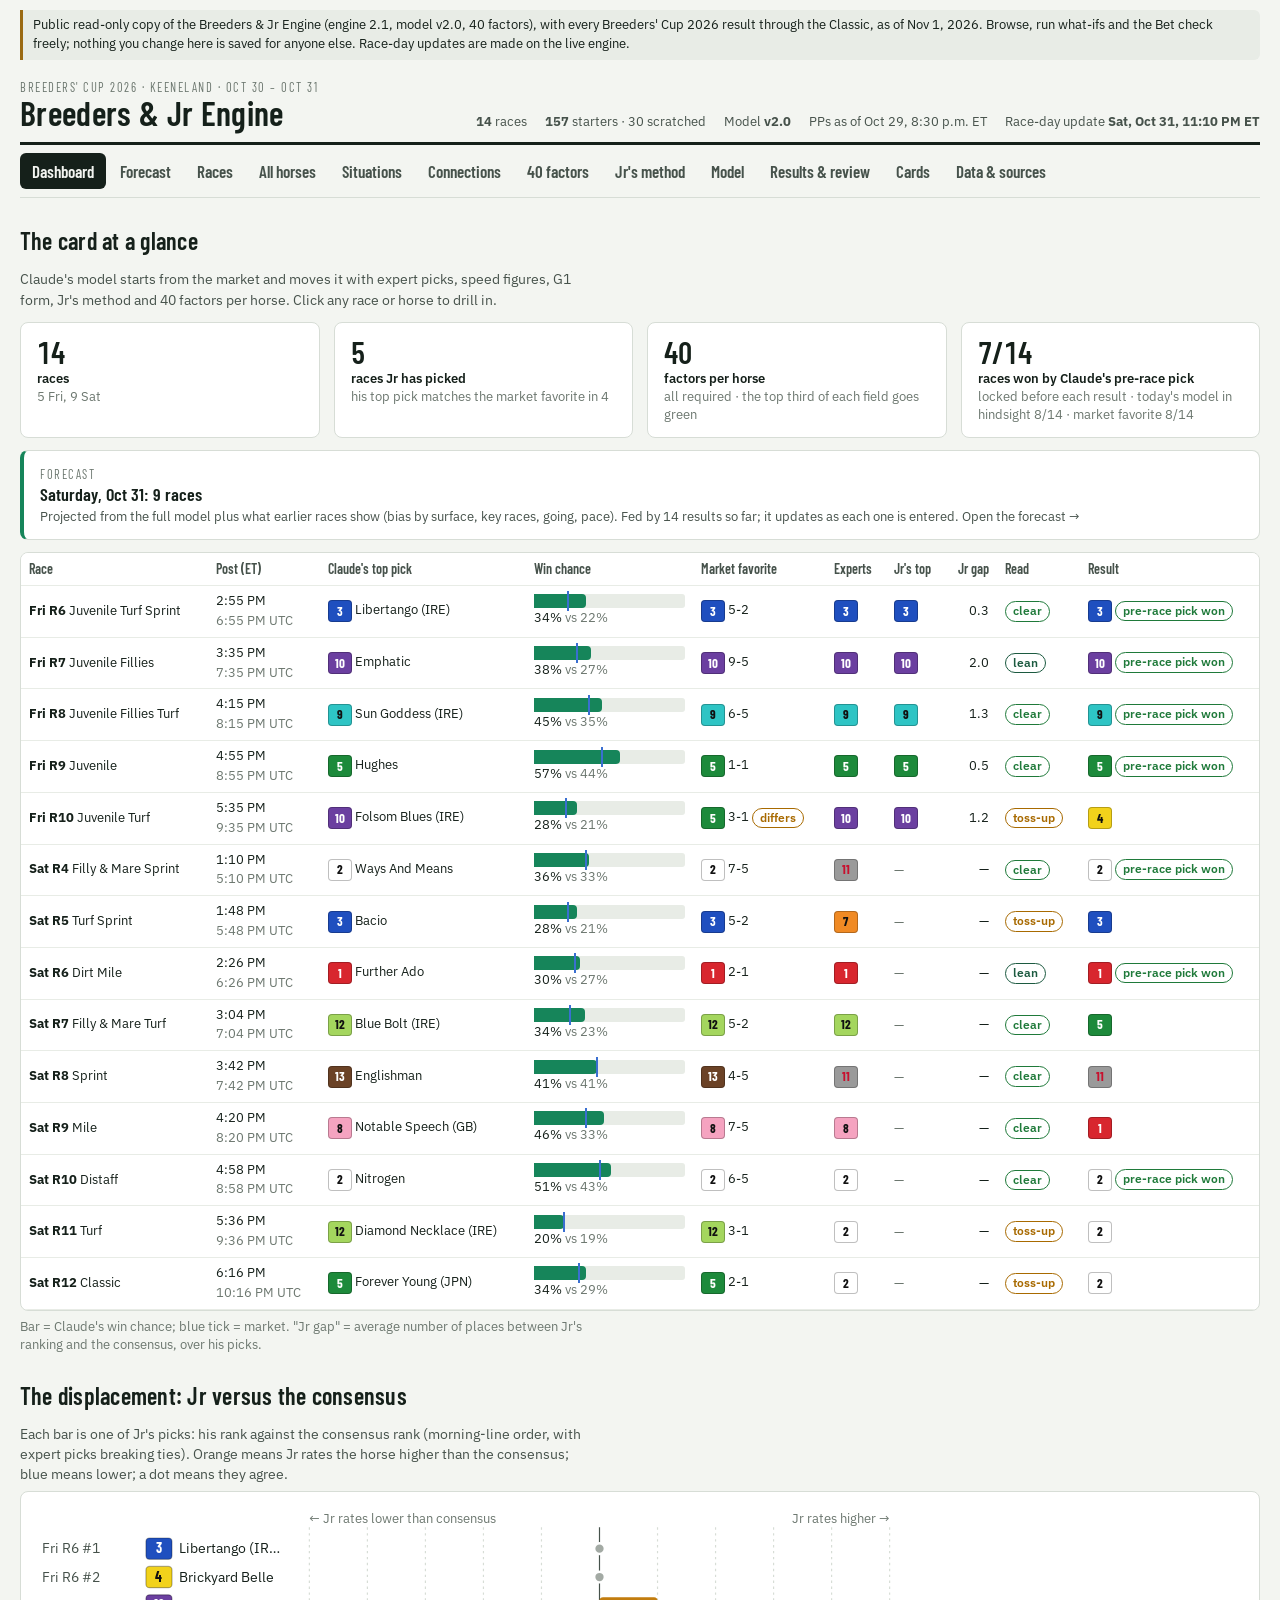
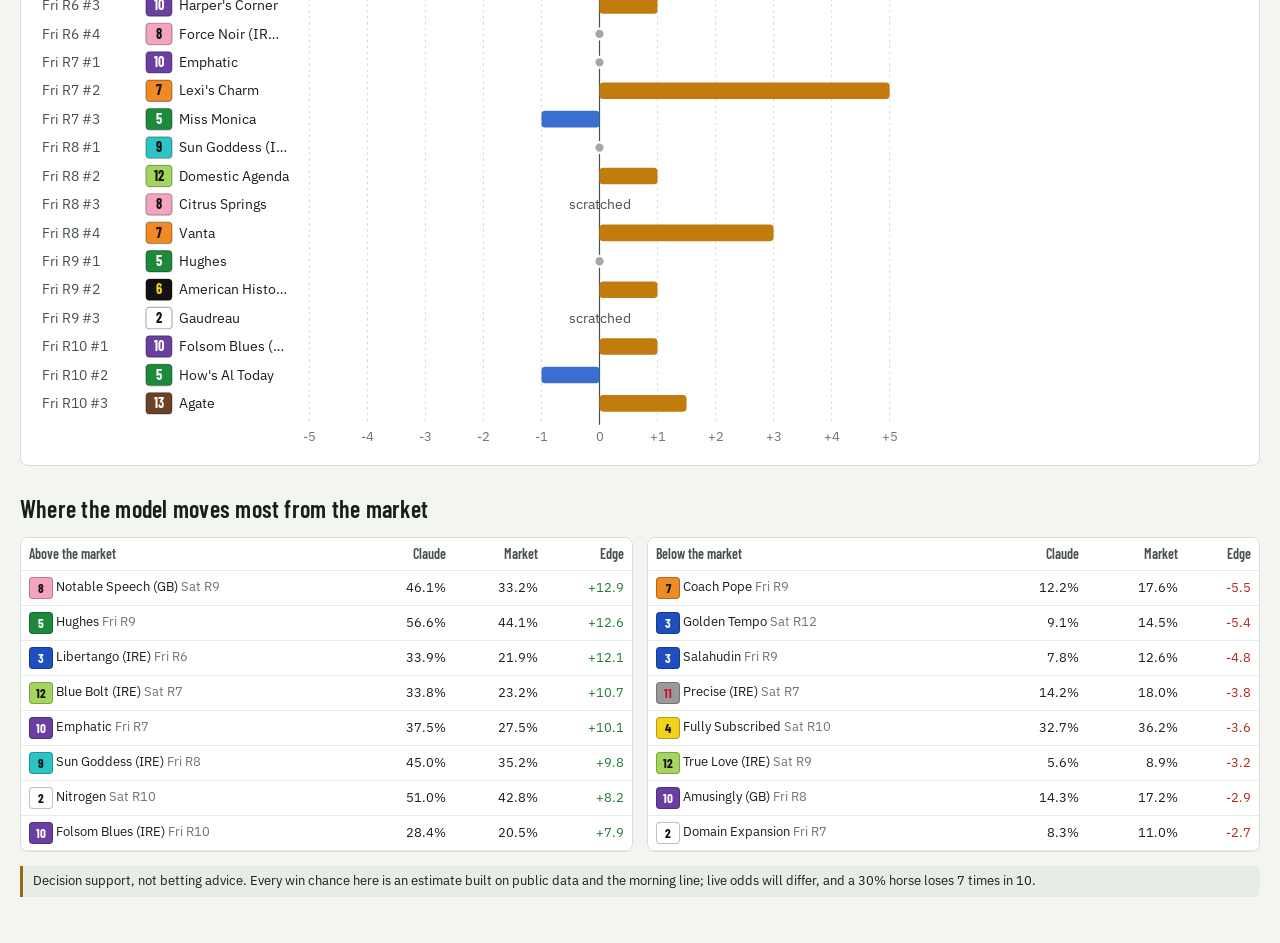
==== index.html @ 4b3abc13 "Add Breeders & Jr Engine site (engine 2.1, read-only public copy)" ====
<!doctype html><html><head><meta charset=utf8><meta name="robots" content="noindex, nofollow"><meta name="description" content="Breeders & Jr Engine: Breeders' Cup 2026 handicapping with Claude's model, Jr's method, 40 factors, results and review."><link rel="icon" href="data:image/svg+xml,%3Csvg xmlns=%22http://www.w3.org/2000/svg%22 viewBox=%220 0 32 32%22%3E%3Crect width=%2232%22 height=%2232%22 rx=%226%22 fill=%22%231c5a40%22/%3E%3Ctext x=%2216%22 y=%2222%22 font-size=%2216%22 text-anchor=%22middle%22 fill=%22white%22 font-family=%22Arial%22 font-weight=%22700%22%3EBJ%3C/text%3E%3C/svg%3E"><meta name=viewport content="width=device-width,initial-scale=1,viewport-fit=cover"><style>:root{color-scheme:light;box-sizing:border-box;padding-top:env(safe-area-inset-top,0px);padding-bottom:env(safe-area-inset-bottom,0px)}html{scroll-padding-top:env(safe-area-inset-top,0px)}body{margin:0;padding:0;font:14px -apple-system,BlinkMacSystemFont,sans-serif;background:#fff;color:#000}img{max-width:100%}[hidden]:not([hidden=until-found i]){display:none!important}</style></head><body>
<title>Breeders &amp; Jr Engine</title>
<meta name="claude:viewport-fit-sides" content="cover">
<link rel="preconnect" href="https://fonts.googleapis.com">
<link rel="stylesheet" href="https://fonts.googleapis.com/css2?family=Barlow+Condensed:wght@500;600;700&family=IBM+Plex+Sans:wght@400;500;600&family=IBM+Plex+Mono:wght@400;500&display=swap">
<style>
/* Layout: a race-program workbook — tote-style header, tab strip, then dense tables and charts on paper. */
:root{
  --bg:#f3f5f1; --paper:#ffffff; --ink:#15201a; --ink2:#46524b; --muted:#6c776f; --line:#d7ddd6; --line2:#e8ece6;
  --accent:#1c5a40; --accent-ink:#ffffff; --brass:#9a6a12;
  --s-claude:#16855a; --s-jr:#c27c0e; --s-mkt:#3a6fd1; --neutral:#a3aaa4;
  --hl-green:rgba(96,200,60,.34); --hl-yellow:rgba(255,226,40,.55);
  --good:#1f7a3a; --warn:#a86a00; --bad:#b3261e;
  --chip-ring:rgba(0,0,0,.25);
  --f-display:"Barlow Condensed","Arial Narrow",Arial,sans-serif; --f-body:"IBM Plex Sans",system-ui,-apple-system,"Segoe UI",sans-serif; --f-mono:"IBM Plex Mono",ui-monospace,Menlo,Consolas,monospace;
}
@media (prefers-color-scheme: dark){:root:not([data-theme="light"]){
  --bg:#0f1512; --paper:#161e1a; --ink:#e7ece8; --ink2:#bac4bd; --muted:#8e9a92; --line:#2b3730; --line2:#212b26;
  --accent:#3fae7c; --accent-ink:#06130c; --brass:#d7a248;
  --s-claude:#2a9d6c; --s-jr:#b5770f; --s-mkt:#5b8ef0; --neutral:#6b756e;
  --hl-green:rgba(96,200,60,.28); --hl-yellow:rgba(255,214,40,.32);
  --good:#58c27c; --warn:#e0a44a; --bad:#ff7a6e; --chip-ring:rgba(255,255,255,.35); color-scheme:dark}}
:root[data-theme="dark"]{
  --bg:#0f1512; --paper:#161e1a; --ink:#e7ece8; --ink2:#bac4bd; --muted:#8e9a92; --line:#2b3730; --line2:#212b26;
  --accent:#3fae7c; --accent-ink:#06130c; --brass:#d7a248;
  --s-claude:#2a9d6c; --s-jr:#b5770f; --s-mkt:#5b8ef0; --neutral:#6b756e;
  --hl-green:rgba(96,200,60,.28); --hl-yellow:rgba(255,214,40,.32);
  --good:#58c27c; --warn:#e0a44a; --bad:#ff7a6e; --chip-ring:rgba(255,255,255,.35); color-scheme:dark}
*{box-sizing:border-box}
html,body{background:var(--bg);color:var(--ink)}
body{font:14px/1.45 var(--f-body);padding-left:max(16px,env(safe-area-inset-left,0px));padding-right:max(16px,env(safe-area-inset-right,0px));padding-block:0 40px}
body::before{content:"";position:fixed;inset:0 0 auto;height:env(safe-area-inset-top,0px);z-index:10;background:var(--bg)}
a{color:var(--accent)}
.wrap{max-width:1240px;margin:0 auto}
h1,h2,h3{font-family:var(--f-display);font-weight:600;letter-spacing:.01em;text-wrap:balance;margin:0}
h1{font-size:34px;line-height:1}
h2{font-size:24px;margin:26px 0 10px}
h3{font-size:18px;margin:18px 0 8px}
p{margin:6px 0;max-width:72ch}
.muted{color:var(--muted)} .ink2{color:var(--ink2)} .small{font-size:12.5px} .mono{font-family:var(--f-mono);font-size:12.5px}
.num{font-variant-numeric:tabular-nums}
.eyebrow{font-family:var(--f-display);text-transform:uppercase;letter-spacing:.12em;font-size:12.5px;color:var(--muted)}
header.top{display:flex;flex-wrap:wrap;gap:12px 24px;align-items:flex-end;justify-content:space-between;padding:18px 0 12px;border-bottom:3px solid var(--ink)}
header.top .meta{display:flex;flex-wrap:wrap;gap:8px 18px;font-size:12.5px;color:var(--ink2)}
nav.tabs{position:sticky;top:env(safe-area-inset-top,0px);z-index:5;background:var(--bg);display:flex;gap:2px;overflow-x:auto;padding:8px 0;border-bottom:1px solid var(--line);scrollbar-width:thin}
nav.tabs a{font-family:var(--f-display);font-size:17px;font-weight:600;text-decoration:none;color:var(--ink2);padding:6px 12px;border-radius:6px;white-space:nowrap}
nav.tabs a:hover{background:var(--line2)}
nav.tabs a.on{background:var(--ink);color:var(--bg)}
nav.tabs a:focus-visible,button:focus-visible,select:focus-visible,input:focus-visible,[tabindex]:focus-visible{outline:2px solid var(--s-mkt);outline-offset:2px}
.panel{background:var(--paper);border:1px solid var(--line);border-radius:8px;padding:14px 16px;min-width:0}
.grid{display:grid;gap:14px}
.g2{grid-template-columns:repeat(auto-fit,minmax(320px,1fr))}
.g4{grid-template-columns:repeat(auto-fit,minmax(170px,1fr))}
.kpi{display:flex;flex-direction:column;gap:2px}
.kpi b{font-family:var(--f-display);font-size:30px;font-weight:600;line-height:1}
.kpi span{font-size:12.5px;color:var(--muted)}
.tw{overflow-x:auto;min-width:0;border:1px solid var(--line);border-radius:8px;background:var(--paper)}
table{border-collapse:collapse;width:100%;font-size:13px}
th,td{padding:6px 8px;border-bottom:1px solid var(--line2);text-align:left;vertical-align:middle;white-space:nowrap}
th{font-family:var(--f-display);font-size:14px;font-weight:600;color:var(--ink2);background:var(--paper);position:sticky;top:0;z-index:1}
th.sort{cursor:pointer} th.sort:hover{color:var(--ink)}
td.r,th.r{text-align:right} td.c,th.c{text-align:center}
tr.click{cursor:pointer} tr.click:hover td{background:var(--line2)}
tr[data-go]:focus-visible{outline:2px solid var(--s-mkt);outline-offset:-2px}
p,li,.note{overflow-wrap:break-word}
tr.dim td{opacity:.55}
.chip{display:inline-flex;align-items:center;justify-content:center;min-width:24px;height:22px;padding:0 5px;border-radius:4px;font:700 13px/1 var(--f-display);box-shadow:inset 0 0 0 1px var(--chip-ring);vertical-align:middle}
.hname{font-weight:500}
.tag{display:inline-block;font-size:11.5px;font-weight:600;padding:1px 7px;border-radius:999px;border:1px solid var(--line);color:var(--ink2);white-space:nowrap}
.tag.good{color:var(--good);border-color:currentColor} .tag.warn{color:var(--warn);border-color:currentColor} .tag.bad{color:var(--bad);border-color:currentColor} .tag.acc{color:var(--accent);border-color:currentColor}
.hl{background:var(--hl-green);border-radius:3px}
.hly{background:var(--hl-yellow);border-radius:3px}
.bar{position:relative;height:14px;background:var(--line2);border-radius:3px;min-width:90px}
.bar i{position:absolute;left:0;top:0;bottom:0;background:var(--s-claude);border-radius:0 4px 4px 0}
.bar u{position:absolute;top:-3px;bottom:-3px;width:2px;background:var(--s-mkt)}
.legend{display:flex;flex-wrap:wrap;gap:6px 16px;font-size:12.5px;color:var(--ink2);margin:4px 0 8px}
.legend span{display:inline-flex;align-items:center;gap:6px}
.sw{display:inline-block;width:14px;height:10px;border-radius:2px}
.sw.tick{width:3px;height:14px}
.subtabs{display:flex;flex-wrap:wrap;gap:6px;margin:10px 0}
.subtabs button,.btn{font:600 13px var(--f-body);border:1px solid var(--line);background:var(--paper);color:var(--ink);padding:6px 11px;border-radius:6px;cursor:pointer}
.subtabs button.on{background:var(--ink);color:var(--bg);border-color:var(--ink)}
.btn.primary{background:var(--accent);color:var(--accent-ink);border-color:var(--accent)}
.btn:disabled{opacity:.5;cursor:not-allowed}
.filters{display:flex;flex-wrap:wrap;gap:8px;align-items:center;margin:8px 0}
select,input[type=text],input[type=search]{font:13px var(--f-body);padding:6px 8px;border:1px solid var(--line);border-radius:6px;background:var(--paper);color:var(--ink);max-width:100%}
.racehead{display:flex;flex-wrap:wrap;gap:10px 18px;align-items:baseline;margin-top:14px}
.racehead .rn{font-family:var(--f-display);font-size:44px;font-weight:700;line-height:.9}
.note{border-left:3px solid var(--brass);padding:6px 10px;background:var(--line2);border-radius:0 6px 6px 0;font-size:13px;max-width:none}
.empty{padding:40px 16px;text-align:center;color:var(--ink2)}
svg text{font-family:var(--f-body)}
.ax{stroke:var(--line);stroke-width:1} .axt{fill:var(--muted);font-size:11px} .lbl{fill:var(--ink);font-size:12px} .lbl2{fill:var(--ink2);font-size:11.5px}
#tip{position:fixed;z-index:50;pointer-events:none;background:var(--ink);color:var(--bg);font-size:12.5px;line-height:1.35;padding:7px 9px;border-radius:6px;max-width:280px;box-shadow:0 4px 18px rgba(0,0,0,.25);display:none;white-space:normal}
.matrix td{font-variant-numeric:tabular-nums;text-align:center;padding:5px 6px}
.matrix td.f{text-align:left;white-space:nowrap}
.matrix tr.grp td{background:var(--line2);font-family:var(--f-display);font-weight:600;color:var(--ink2);text-align:left;font-size:13px;letter-spacing:.04em;text-transform:uppercase}
.flink{color:var(--ink);text-decoration:underline dotted;text-underline-offset:3px;cursor:pointer}
.status-verified{color:var(--good)} .status-likely{color:var(--warn)} .status-unknown{color:var(--bad)}
.jrgrid td{font-family:var(--f-mono);font-size:12.5px;text-align:center;padding:5px 5px}
.jrgrid td.rl{font-family:var(--f-body);text-align:left;font-size:12.5px}
.jrgrid .red{color:#c0272d} :root[data-theme="dark"] .jrgrid .red{color:#ff8d86}
@media (prefers-color-scheme: dark){:root:not([data-theme="light"]) .jrgrid .red{color:#ff8d86}}
.cols2{display:grid;grid-template-columns:minmax(0,1.4fr) minmax(0,1fr);gap:14px;align-items:start}
.g2w{grid-template-columns:repeat(auto-fit,minmax(min(460px,100%),1fr))}
@media (max-width:860px){.cols2{grid-template-columns:minmax(0,1fr)}}
.pp td{font-family:var(--f-mono);font-size:12px}
.mathbox{font-family:var(--f-mono);font-size:12.5px;background:var(--line2);padding:10px 12px;border-radius:6px;overflow-x:auto;white-space:pre}
.toast{position:fixed;left:50%;transform:translateX(-50%);bottom:calc(16px + env(safe-area-inset-bottom,0px));background:var(--ink);color:var(--bg);padding:8px 14px;border-radius:6px;font-size:13px;z-index:60;display:none}
input[type=range]{width:140px}
textarea{font:13px var(--f-body);padding:8px;border:1px solid var(--line);border-radius:6px;background:var(--paper);color:var(--ink);max-width:100%;resize:vertical}
.note.scn{display:flex;flex-wrap:wrap;gap:6px 10px;align-items:center;border-left-color:var(--warn)}
@media (prefers-reduced-motion:reduce){*{transition:none!important}}
</style>

<div class="wrap">
<div class="note" style="margin:10px 0 0">Public read-only copy of the Breeders &amp; Jr Engine (engine 2.1, model v2.0, 40 factors), with every Breeders' Cup 2026 result through the Classic, as of Nov 1, 2026. Browse, run what-ifs and the Bet check freely; nothing you change here is saved for anyone else. Race-day updates are made on the live engine.</div>
<header class="top">
  <div>
    <div class="eyebrow" id="eyebrow">Breeders' Cup 2026 · Keeneland · Oct 30–31</div>
    <h1>Breeders &amp; Jr Engine</h1>
  </div>
  <div class="meta" id="hdrmeta"><span>Loading card…</span></div>
</header>
<nav class="tabs" id="tabs" aria-label="Sections">
  <a href="#dashboard" data-v="dashboard">Dashboard</a>
  <a href="#forecast" data-v="forecast">Forecast</a>
  <a href="#races" data-v="races">Races</a>
  <a href="#horses" data-v="horses">All horses</a>
  <a href="#situations" data-v="situations">Situations</a>
  <a href="#connections" data-v="connections">Connections</a>
  <a href="#factors" data-v="factors">40 factors</a>
  <a href="#jr" data-v="jr">Jr's method</a>
  <a href="#model" data-v="model">Model</a>
  <a href="#results" data-v="results">Results &amp; review</a>
  <a href="#cards" data-v="cards">Cards</a>
  <a href="#data" data-v="data">Data &amp; sources</a>
</nav>
<main id="app">
  <div class="empty" id="boot">
    <h2>Opening the race card</h2>
    <p style="margin:8px auto">This page reads its races, entries, Jr's sheets and the model from the artifact's shared database. If nothing appears in a few seconds, sign in to claude.ai and reload.</p>
  </div>
</main>
</div>
<div id="tip" role="tooltip"></div>
<div class="toast" id="toast" role="status"></div>
<script>window.__DBDUMP__={"races":{"bc26-sat-r5":{"cardRace":5,"date":"2026-10-31","day":"Sat","distance":"5 1/2f","grade":"G1","horses":[{"ae":false,"experts":[],"g1":[[3,0.75]],"grw":"G2","jockey":"Kendrick Carmouche","ml":"30-1","name":"John The Beer Man","note":null,"pgm":"1","races":[{"d":"05Sep26","dist":"6f","dq":false,"fav":true,"fig":98,"fin":7,"fl":6,"fo":0,"fs":11,"ft":"E","gr":"2","mg":4,"odds":1.42,"pace":143,"sc":"fmp","trk":"KD"},{"d":"09Aug26","dist":"5K","dq":false,"fav":false,"fig":105,"fin":1,"fl":5.5,"fo":0,"fs":8,"ft":"E","gr":"2","mg":0.05,"odds":3.46,"pace":116,"sc":"fmp","trk":"Sar"},{"d":"06Jun26","dist":"5K","dq":false,"fav":false,"fig":103,"fin":3,"fl":5.5,"fo":0,"fs":10,"ft":"E","gr":"1","mg":0.75,"odds":5.97,"pace":102,"sc":"fmp","trk":"Sar"},{"d":"25Apr26","dist":"6f","dq":false,"fav":false,"fig":98,"fin":1,"fl":6,"fo":0,"fs":10,"ft":"E","gr":"Aoc","mg":2.25,"odds":2.41,"pace":114,"sc":"ylo","trk":"Aqu"},{"d":"22Mar26","dist":"5K","dq":false,"fav":false,"fig":98,"fin":1,"fl":5.5,"fo":0,"fs":7,"ft":"E","gr":"Alw","mg":1.5,"odds":3.2,"pace":112,"sc":"fmp","trk":"FG"},{"d":"19May24","dist":"1B","dq":false,"fav":true,"fig":89,"fin":1,"fl":8.5,"fo":0,"fs":12,"ft":"E","gr":"Msw","mg":0.75,"odds":1.75,"pace":101,"sc":"fmp","trk":"Baq"}],"rec":{"2026":[5,3],"BCTurf":[1,0],"BCTurfFull":[1,0,1,0],"Dirt":[0,0],"Distance":[3,2],"Life":[8,4],"Synthetic":[0,0],"Turf":[8,4],"WetDirt":[0,0],"WetTurf":[1,1]},"status":"starter","trainer":"Rob Atras","works":[[9,15],[24,46],[12,57],[37,37]],"wt":126},{"ae":false,"experts":[],"g1":[[1,2.5],[15,7.75]],"grw":"G1G2G3","jockey":"Luis Saez","ml":"15-1","name":"Shisospicy","note":null,"pgm":"2","races":[{"d":"01May26","dist":"5K","dq":false,"fav":true,"fig":82,"fin":7,"fl":5.5,"fo":0,"fs":7,"ft":"E","gr":"2","mg":11,"odds":0.71,"pace":85,"sc":"fmp","trk":"CD"},{"d":"01Nov25","dist":"5f","dq":false,"fav":false,"fig":120,"fin":1,"fl":5,"fo":0,"fs":12,"ft":"E","gr":"1","mg":2.5,"odds":5.3,"pace":116,"sc":"fmp","trk":"Dmr"},{"d":"06Sep25","dist":"6K","dq":false,"fav":false,"fig":99,"fin":1,"fl":6.5,"fo":0,"fs":12,"ft":"E","gr":"2","mg":3,"odds":3.21,"pace":131,"sc":"gdp","trk":"KD"},{"d":"20Jun25","dist":"6f","dq":false,"fav":false,"fig":87,"fin":15,"fl":6,"fo":1,"fs":21,"ft":"T","gr":"1","mg":7.75,"odds":10,"pace":null,"sc":"gfp","trk":"eAsc"},{"d":"10May25","dist":"5K","dq":false,"fav":true,"fig":103,"fin":1,"fl":5.5,"fo":0,"fs":13,"ft":"E","gr":"3","mg":4.25,"odds":1.4,"pace":99,"sc":"fmp","trk":"CD"},{"d":"11Apr25","dist":"5K","dq":false,"fav":true,"fig":97,"fin":1,"fl":5.5,"fo":0,"fs":12,"ft":"E","gr":"S","mg":0.5,"odds":2.15,"pace":127,"sc":"gdp","trk":"Kee"}],"rec":{"2026":[1,0],"BCTurf":[1,1],"BCTurfFull":[1,1,0,0],"Dirt":[3,1],"Distance":[3,2],"Life":[10,6],"Synthetic":[0,0],"Turf":[7,5],"WetDirt":[0,0],"WetTurf":[2,2]},"status":"starter","trainer":"Jose Francisco D'Angelo","works":[[8,10],[1,5],[3,3],[1,133]],"wt":123},{"ae":false,"experts":[{"n":"Al Bernstein","o":"NBC","src":"doc","t":"win"},{"basis":"first in 'PICKS: 3-10-5'","n":"Ed DeRosa","o":"The Courier Journal","src":"extra","t":"win","url":"https://www.courier-journal.com/story/sports/horses/horse-racing/2026/10/29/breeders-cup-picks-saturday-races-classic-ed-derosa/92173994007/"},{"basis":"'I'll double her up with BACIO'","n":"David Ord","o":"Sporting Life Weekend Panel","src":"extra","t":"win","url":"https://www.sportinglife.com/racing/news/weekend-racing-tips-including-breeders-cup-and-charlie-hall-chase-at-wetherby/235086"},{"basis":"selection in capitals; 'should simply have too much pace'","n":"John Ingles","o":"Sporting Life Weekend Panel","src":"extra","t":"win","url":"https://www.sportinglife.com/racing/news/weekend-racing-tips-including-breeders-cup-and-charlie-hall-chase-at-wetherby/235086"}],"g1":[[1,1.25]],"grw":"G1","jockey":"Juan J. Hernandez","ml":"5-2","name":"Bacio","note":null,"pgm":"3","races":[{"d":"21Aug26","dist":"5f","dq":false,"fav":true,"fig":124,"fin":1,"fl":5,"fo":1,"fs":18,"ft":"T","gr":"1","mg":1.25,"odds":3,"pace":null,"sc":"gsp","trk":"eYor"},{"d":"19Jun26","dist":"5f","dq":false,"fav":true,"fig":120,"fin":1,"fl":5,"fo":1,"fs":27,"ft":"T","gr":"Hcp","mg":3.75,"odds":3,"pace":null,"sc":"gfp","trk":"eAsc"},{"d":"28Apr26","dist":"5f","dq":false,"fav":true,"fig":99,"fin":1,"fl":5,"fo":0,"fs":7,"ft":"E","gr":"Aoc","mg":2,"odds":0.3,"pace":104,"sc":"fmp","trk":"CD"},{"d":"02Nov25","dist":"5f","dq":false,"fav":true,"fig":98,"fin":1,"fl":5,"fo":0,"fs":7,"ft":"E","gr":"Aoc","mg":5.25,"odds":0.9,"pace":112,"sc":"fmp","trk":"Dmr"},{"d":"04Oct25","dist":"5f","dq":false,"fav":true,"fig":87,"fin":2,"fl":5,"fo":0,"fs":12,"ft":"E","gr":"S","mg":0.5,"odds":2.4,"pace":86,"sc":"fmp","trk":"SA"},{"d":"08Aug25","dist":"5f","dq":false,"fav":true,"fig":78,"fin":1,"fl":5,"fo":0,"fs":7,"ft":"E","gr":"Msw","mg":1.75,"odds":0.6,"pace":80,"sc":"ft","trk":"Mth"}],"rec":{"2026":[3,3],"BCTurf":[0,0],"BCTurfFull":[0,0,0,0],"Dirt":[1,1],"Distance":[0,0],"Life":[6,5],"Synthetic":[0,0],"Turf":[5,4],"WetDirt":[0,0],"WetTurf":[1,1]},"status":"starter","trainer":"Wesley A. Ward","works":[[1,3],[1,2],[1,2],[2,2]],"wt":124},{"ae":false,"experts":[],"g1":[],"grw":"G2","jockey":"Manuel Franco","ml":"30-1","name":"Roja","note":null,"pgm":"4","races":[{"d":"01Aug26","dist":"5K","dq":false,"fav":true,"fig":94,"fin":1,"fl":5.5,"fo":0,"fs":6,"ft":"E","gr":"S","mg":0.5,"odds":0.4,"pace":106,"sc":"fmh","trk":"Cnl"},{"d":"04Jun26","dist":"5K","dq":false,"fav":false,"fig":107,"fin":1,"fl":5.5,"fo":0,"fs":9,"ft":"E","gr":"2","mg":1.25,"odds":5.72,"pace":112,"sc":"fmp","trk":"Sar"},{"d":"29Apr26","dist":"5f","dq":false,"fav":true,"fig":96,"fin":1,"fl":5,"fo":0,"fs":9,"ft":"E","gr":"Aoc","mg":1,"odds":0.9,"pace":101,"sc":"fmp","trk":"CD"},{"d":"12Jul25","dist":"5K","dq":false,"fav":true,"fig":95,"fin":1,"fl":5.5,"fo":0,"fs":7,"ft":"E","gr":"S","mg":3.5,"odds":0.7,"pace":101,"sc":"fmp","trk":"Mth"},{"d":"15Jun25","dist":"5K","dq":false,"fav":true,"fig":85,"fin":2,"fl":5.5,"fo":0,"fs":9,"ft":"E","gr":"S","mg":0.1,"odds":1.3,"pace":86,"sc":"fmp","trk":"Lrl"},{"d":"25May25","dist":"5K","dq":false,"fav":true,"fig":78,"fin":1,"fl":5.5,"fo":0,"fs":9,"ft":"E","gr":"Msw","mg":4.25,"odds":1.4,"pace":81,"sc":"fmp","trk":"Lrl"}],"rec":{"2026":[3,3],"BCTurf":[0,0],"BCTurfFull":[0,0,0,0],"Dirt":[2,0],"Distance":[5,4],"Life":[8,5],"Synthetic":[0,0],"Turf":[6,5],"WetDirt":[1,0],"WetTurf":[0,0]},"status":"starter","trainer":"H. Graham Motion","works":[[7,18],[7,36],[15,30],[10,10]],"wt":123},{"ae":false,"experts":[],"g1":[[2,3.5]],"grw":"G2G2","jockey":"Oisin Murphy","ml":"20-1","name":"Time To Dazzle","note":null,"pgm":"5","races":[{"d":"11Oct26","dist":"5K","dq":false,"fav":true,"fig":106,"fin":1,"fl":5.5,"fo":0,"fs":7,"ft":"E","gr":"2","mg":0.1,"odds":2.05,"pace":59,"sc":"ylp","trk":"Kee"},{"d":"29Aug26","dist":"6K","dq":false,"fav":false,"fig":97,"fin":2,"fl":6.5,"fo":0,"fs":10,"ft":"E","gr":"1","mg":3.5,"odds":11.62,"pace":96,"sc":"fmp","trk":"KD"},{"d":"25Jul26","dist":"6K","dq":false,"fav":false,"fig":99,"fin":2,"fl":6.5,"fo":0,"fs":9,"ft":"E","gr":"3","mg":1.5,"odds":3.75,"pace":79,"sc":"fto","trk":"WO"},{"d":"04Jun26","dist":"5K","dq":false,"fav":false,"fig":98,"fin":7,"fl":5.5,"fo":0,"fs":9,"ft":"E","gr":"2","mg":3.75,"odds":10.12,"pace":68,"sc":"fmp","trk":"Sar"},{"d":"01May26","dist":"5K","dq":false,"fav":false,"fig":102,"fin":5,"fl":5.5,"fo":0,"fs":7,"ft":"E","gr":"2","mg":3,"odds":10.83,"pace":57,"sc":"fmp","trk":"CD"},{"d":"12Apr26","dist":"5K","dq":false,"fav":false,"fig":106,"fin":4,"fl":5.5,"fo":0,"fs":11,"ft":"E","gr":"2","mg":3.25,"odds":4.63,"pace":80,"sc":"fmp","trk":"Kee"}],"rec":{"2026":[7,1],"BCTurf":[4,2],"BCTurfFull":[4,2,0,0],"Dirt":[2,1],"Distance":[7,2],"Life":[21,5],"Synthetic":[2,1],"Turf":[19,4],"WetDirt":[0,0],"WetTurf":[4,3]},"status":"starter","trainer":"Mark E. Casse","works":[[4,70],[7,68],[4,10],[9,18]],"wt":123},{"ae":false,"experts":[],"g1":[[2,1]],"grw":"G2","jockey":"Flavien Prat","ml":"8-1","name":"Yellow Card","note":null,"pgm":"6","races":[{"d":"02May26","dist":"5K","dq":false,"fav":false,"fig":113,"fin":1,"fl":5.5,"fo":0,"fs":10,"ft":"E","gr":"2","mg":0.25,"odds":2.9,"pace":118,"sc":"fmp","trk":"CD"},{"d":"04Apr26","dist":"5K","dq":false,"fav":false,"fig":104,"fin":2,"fl":5.5,"fo":0,"fs":12,"ft":"E","gr":"2","mg":1.25,"odds":4.26,"pace":63,"sc":"fmp","trk":"Kee"},{"d":"08Feb26","dist":"6f","dq":false,"fav":false,"fig":111,"fin":1,"fl":6,"fo":0,"fs":7,"ft":"E","gr":"","mg":1.5,"odds":3.2,"pace":97,"sc":"fmp","trk":"SA"},{"d":"29Dec25","dist":"6K","dq":false,"fav":false,"fig":107,"fin":6,"fl":6.5,"fo":0,"fs":10,"ft":"E","gr":"2","mg":5,"odds":7.1,"pace":115,"sc":"fmy","trk":"SA"},{"d":"30Nov25","dist":"5f","dq":false,"fav":true,"fig":116,"fin":5,"fl":5,"fo":0,"fs":10,"ft":"E","gr":"S","mg":1,"odds":1.9,"pace":109,"sc":"fmp","trk":"Dmr"},{"d":"27Sep25","dist":"6K","dq":false,"fav":false,"fig":114,"fin":2,"fl":6.5,"fo":0,"fs":8,"ft":"E","gr":"2","mg":0.5,"odds":6.4,"pace":119,"sc":"fmy","trk":"SA"}],"rec":{"2026":[3,2],"BCTurf":[1,0],"BCTurfFull":[1,0,1,0],"Dirt":[3,1],"Distance":[3,1],"Life":[14,5],"Synthetic":[2,1],"Turf":[11,4],"WetDirt":[0,0],"WetTurf":[1,0]},"status":"starter","trainer":"Michael W. McCarthy","works":[[11,19],[2,37],[11,39],[5,48]],"wt":126},{"ae":false,"experts":[{"n":"Zoe Cadman","o":"1/ST","src":"doc","t":"win"},{"basis":"first-named; 'can win the Turf Sprint'; looking to beat Bacio","n":"Kenny Peck","o":"Daily Racing Form (via VSiN)","src":"extra","t":"win","url":"https://vsin.com/horse-racing/breeders-cup-picks-for-saturday-october-31-from-david-aragona-and-kenny-peck-of-daily-racing-form/"},{"basis":"prose: Bacio 'a sitting duck for Comanche Brave'","n":"Paul Kealy","o":"Racing Post","src":"extra","t":"win","url":"https://www.racingpost.com/news/opinion/comment/i-am-giving-the-breeders-cup-a-try-this-year-just-not-the-dirt-stuff-and-backing-this-aidan-obrien-trained-filly-looks-like-free-money-a56kh9a4oPw7/"},{"basis":"'I'm also picking COMANCHE BRAVE to beat Bacio'","n":"Steve Andersen (DRF)","o":"Sporting Life","src":"extra","t":"win","url":"https://www.sportinglife.com/racing/news/breeders-cup-tips-best-bets-and-longshots-for-keeneland-2026-from-daily-racing-form-correspondent-steve-andersen/235101"},{"basis":"'all my eggs in one basket with COMANCHE BRAVE'","n":"Nic Doggett","o":"Sporting Life Weekend Panel","src":"extra","t":"win","url":"https://www.sportinglife.com/racing/news/weekend-racing-tips-including-breeders-cup-and-charlie-hall-chase-at-wetherby/235086"}],"g1":[[1,1.25],[1,1],[7,2.5],[5,6.25]],"grw":"G1G1G2","jockey":"Billy Loughnane","ml":"3-1","name":"Comanche Brave (IRE)","note":null,"pgm":"7","races":[{"d":"13Sep26","dist":"5f","dq":false,"fav":true,"fig":122,"fin":1,"fl":5,"fo":1,"fs":17,"ft":"T","gr":"1","mg":1.25,"odds":2.5,"pace":null,"sc":"ylp","trk":"eCur"},{"d":"11Jul26","dist":"6f","dq":false,"fav":false,"fig":122,"fin":1,"fl":6,"fo":1,"fs":11,"ft":"T","gr":"1","mg":1,"odds":11,"pace":null,"sc":"gfp","trk":"eNew"},{"d":"20Jun26","dist":"6f","dq":false,"fav":false,"fig":110,"fin":7,"fl":6,"fo":1,"fs":18,"ft":"T","gr":"1","mg":2.5,"odds":7.5,"pace":null,"sc":"gfp","trk":"eAsc"},{"d":"23May26","dist":"6f","dq":false,"fav":true,"fig":118,"fin":1,"fl":6,"fo":1,"fs":10,"ft":"T","gr":"2","mg":2,"odds":1.75,"pace":null,"sc":"gdp","trk":"eCur"},{"d":"26Apr26","dist":"6f","dq":false,"fav":false,"fig":null,"fin":5,"fl":6,"fo":1,"fs":8,"ft":null,"gr":"1","mg":6.25,"odds":366,"pace":null,"sc":"gfp","trk":"eST"},{"d":"14Feb26","dist":"6M","dq":false,"fav":false,"fig":null,"fin":3,"fl":6,"fo":1,"fs":13,"ft":null,"gr":"2","mg":1,"odds":null,"pace":null,"sc":"gfp","trk":"eKar"}],"rec":{"2026":[7,3],"BCTurf":[0,0],"BCTurfFull":[0,0,0,0],"Dirt":[1,0],"Distance":[0,0],"Life":[16,5],"Synthetic":[1,0],"Turf":[15,5],"WetDirt":[0,0],"WetTurf":[8,3]},"status":"starter","trainer":"Donnacha O'Brien","works":[],"wt":126},{"ae":false,"experts":[],"g1":[],"grw":"G2G3","jockey":"Jose L. Ortiz","ml":"12-1","name":"Possiblemente","note":null,"pgm":"8","races":[{"d":"05Sep26","dist":"6f","dq":false,"fav":false,"fig":106,"fin":1,"fl":6,"fo":0,"fs":11,"ft":"E","gr":"2","mg":1.25,"odds":4.79,"pace":149,"sc":"fmp","trk":"KD"},{"d":"05Jul26","dist":"5K","dq":false,"fav":false,"fig":94,"fin":2,"fl":5.5,"fo":0,"fs":8,"ft":"E","gr":"S","mg":2.75,"odds":7.28,"pace":83,"sc":"fmp","trk":"Sar"},{"d":"30May26","dist":"6f","dq":false,"fav":false,"fig":99,"fin":1,"fl":6,"fo":0,"fs":7,"ft":"E","gr":"3","mg":1,"odds":4.45,"pace":85,"sc":"fto","trk":"WO"},{"d":"02May26","dist":"5K","dq":false,"fav":false,"fig":110,"fin":5,"fl":5.5,"fo":0,"fs":10,"ft":"E","gr":"2","mg":1.25,"odds":21.02,"pace":80,"sc":"fmp","trk":"CD"},{"d":"12Mar26","dist":"6f","dq":false,"fav":false,"fig":106,"fin":1,"fl":6,"fo":0,"fs":5,"ft":"E","gr":"Aoc","mg":1.5,"odds":2.7,"pace":68,"sc":"fto","trk":"TP"},{"d":"18Feb26","dist":"6K","dq":false,"fav":false,"fig":107,"fin":1,"fl":6.5,"fo":0,"fs":8,"ft":"E","gr":"Aoc","mg":2.75,"odds":6.37,"pace":90,"sc":"fto","trk":"TP"}],"rec":{"2026":[7,4],"BCTurf":[0,0],"BCTurfFull":[0,0,0,0],"Dirt":[21,6],"Distance":[2,0],"Synthetic":[18,6],"Turf":[13,5],"WetDirt":[1,0],"WetTurf":[0,0]},"status":"starter","trainer":"Joe Sharp","works":[[1,1],[1,8],[3,3],[32,100]],"wt":126},{"ae":false,"experts":[],"g1":[[1,3.5],[2,2.25]],"grw":"G1G2","jockey":"Micah J. Husbands","ml":"20-1","name":"In Our Time","note":null,"pgm":"9","races":[{"d":"29Aug26","dist":"6K","dq":false,"fav":false,"fig":104,"fin":1,"fl":6.5,"fo":0,"fs":10,"ft":"E","gr":"1","mg":3.5,"odds":5.52,"pace":106,"sc":"fmp","trk":"KD"},{"d":"11Jul26","dist":"5K","dq":false,"fav":true,"fig":100,"fin":3,"fl":5.5,"fo":0,"fs":5,"ft":"E","gr":"2","mg":2.25,"odds":1.49,"pace":136,"sc":"fmp","trk":"Sar"},{"d":"04Jun26","dist":"5K","dq":false,"fav":false,"fig":99,"fin":5,"fl":5.5,"fo":0,"fs":9,"ft":"E","gr":"2","mg":3,"odds":2.62,"pace":99,"sc":"fmp","trk":"Sar"},{"d":"12Apr26","dist":"5K","dq":false,"fav":false,"fig":114,"fin":1,"fl":5.5,"fo":0,"fs":11,"ft":"E","gr":"2","mg":1.75,"odds":5.44,"pace":98,"sc":"fmp","trk":"Kee"},{"d":"24Jan26","dist":"1B","dq":false,"fav":true,"fig":103,"fin":9,"fl":8.5,"fo":0,"fs":12,"ft":"E","gr":"2","mg":6.5,"odds":3.3,"pace":119,"sc":"fmp","trk":"GP"},{"d":"30Nov25","dist":"1m","dq":false,"fav":false,"fig":104,"fin":2,"fl":8,"fo":0,"fs":9,"ft":"E","gr":"1","mg":2.25,"odds":29.3,"pace":92,"sc":"fmp","trk":"Dmr"}],"rec":{"2026":[5,2],"BCTurf":[2,1],"BCTurfFull":[2,1,1,0],"Dirt":[1,1],"Distance":[6,2],"Life":[20,6],"Synthetic":[0,0],"Turf":[19,5],"WetDirt":[0,0],"WetTurf":[1,1]},"status":"starter","trainer":"Saffie A. Joseph Jr.","works":[[6,34],[27,59],[25,48],[4,19]],"wt":123},{"ae":false,"experts":[],"g1":[[1,1]],"grw":"G3G3G1","jockey":"John R. Velazquez","ml":"8-1","name":"Cy Fair","note":null,"pgm":"10","races":[{"d":"05Sep26","dist":"6K","dq":false,"fav":true,"fig":93,"fin":6,"fl":6.5,"fo":0,"fs":12,"ft":"E","gr":"2","mg":2,"odds":0.53,"pace":75,"sc":"fmp","trk":"KD"},{"d":"18Jul26","dist":"5K","dq":false,"fav":true,"fig":108,"fin":1,"fl":5.5,"fo":0,"fs":5,"ft":"E","gr":"3","mg":2.5,"odds":0.53,"pace":70,"sc":"ylp","trk":"Sar"},{"d":"30Apr26","dist":"5K","dq":false,"fav":true,"fig":112,"fin":1,"fl":5.5,"fo":0,"fs":9,"ft":"E","gr":"3","mg":1,"odds":0.99,"pace":98,"sc":"fmp","trk":"CD"},{"d":"10Apr26","dist":"5K","dq":false,"fav":true,"fig":108,"fin":3,"fl":5.5,"fo":0,"fs":9,"ft":"E","gr":"3","mg":0.75,"odds":1.03,"pace":99,"sc":"fmp","trk":"Kee"},{"d":"31Oct25","dist":"5f","dq":false,"fav":false,"fig":118,"fin":1,"fl":5,"fo":0,"fs":12,"ft":"E","gr":"1","mg":1,"odds":5,"pace":124,"sc":"fmp","trk":"Dmr"},{"d":"05Oct25","dist":"5f","dq":false,"fav":true,"fig":95,"fin":1,"fl":5,"fo":0,"fs":6,"ft":"E","gr":"S","mg":3.25,"odds":1.05,"pace":51,"sc":"fmh","trk":"WO"}],"rec":{"2026":[4,2],"BCTurf":[1,0],"BCTurfFull":[1,0,0,1],"Dirt":[0,0],"Distance":[5,3],"Life":[8,5],"Synthetic":[0,0],"Turf":[8,5],"WetDirt":[0,0],"WetTurf":[1,1]},"status":"starter","trainer":"George Weaver","works":[[21,40],[43,45],[38,58],[36,51]],"wt":121},{"ae":false,"experts":[],"g1":[],"grw":"G2","jockey":"Fernando De La Cruz","ml":"10-1","name":"Joe Shiesty","note":null,"pgm":"11","races":[{"d":"03Oct26","dist":"5K","dq":false,"fav":false,"fig":113,"fin":1,"fl":5.5,"fo":0,"fs":9,"ft":"E","gr":"2","mg":0.5,"odds":2.85,"pace":110,"sc":"fmp","trk":"Kee"},{"d":"02Aug26","dist":"5K","dq":false,"fav":false,"fig":106,"fin":1,"fl":5.5,"fo":0,"fs":9,"ft":"E","gr":"S","mg":1,"odds":2.24,"pace":94,"sc":"gdp","trk":"Elp"},{"d":"06Jun26","dist":"5f","dq":false,"fav":true,"fig":104,"fin":2,"fl":5,"fo":0,"fs":7,"ft":"E","gr":"S","mg":0.75,"odds":1.49,"pace":106,"sc":"fmp","trk":"CD"},{"d":"02May26","dist":"5K","dq":false,"fav":false,"fig":113,"fin":2,"fl":5.5,"fo":0,"fs":10,"ft":"E","gr":"2","mg":0.25,"odds":5.8,"pace":125,"sc":"fmp","trk":"CD"},{"d":"04Apr26","dist":"5K","dq":false,"fav":false,"fig":103,"fin":5,"fl":5.5,"fo":0,"fs":12,"ft":"E","gr":"2","mg":1.5,"odds":6.31,"pace":104,"sc":"fmp","trk":"Kee"},{"d":"07Mar26","dist":"6f","dq":false,"fav":false,"fig":97,"fin":1,"fl":6,"fo":0,"fs":7,"ft":"E","gr":"S","mg":6.25,"odds":2.37,"pace":88,"sc":"fto","trk":"TP"}],"rec":{"2026":[6,3],"BCTurf":[4,2],"BCTurfFull":[4,2,0,1],"Dirt":[9,4],"Distance":[13,4],"Life":[23,9],"Synthetic":[7,4],"Turf":[14,5],"WetDirt":[0,0],"WetTurf":[1,1]},"status":"starter","trainer":"Eric N. Foster","works":[[6,13],[1,56],[2,10],[37,42]],"wt":126},{"ae":false,"experts":[{"basis":"prose: 'best price of my potential win candidates'","n":"David Aragona","o":"Daily Racing Form (via VSiN)","src":"extra","t":"value","url":"https://vsin.com/horse-racing/breeders-cup-picks-for-saturday-october-31-from-david-aragona-and-kenny-peck-of-daily-racing-form/"}],"g1":[],"grw":"G2G2","jockey":"Umberto Rispoli","ml":"12-1","name":"Sorrento Sky (IRE)","note":null,"pgm":"12","races":[{"d":"26Sep26","dist":"6K","dq":false,"fav":true,"fig":108,"fin":1,"fl":6.5,"fo":0,"fs":7,"ft":"E","gr":"2","mg":1,"odds":2.1,"pace":99,"sc":"fmy","trk":"SA"},{"d":"22Aug26","dist":"5f","dq":false,"fav":false,"fig":108,"fin":1,"fl":5,"fo":0,"fs":8,"ft":"E","gr":"2","mg":1,"odds":7,"pace":39,"sc":"fmp","trk":"Dmr"},{"d":"19Jul26","dist":"5f","dq":false,"fav":false,"fig":106,"fin":3,"fl":5,"fo":0,"fs":7,"ft":"E","gr":"Aoc","mg":1,"odds":9.5,"pace":50,"sc":"fmp","trk":"Dmr"},{"d":"10May26","dist":"6f","dq":false,"fav":false,"fig":102,"fin":4,"fl":6,"fo":0,"fs":10,"ft":"E","gr":"S","mg":2.75,"odds":4.1,"pace":89,"sc":"fmp","trk":"SA"},{"d":"14Mar26","dist":"6K","dq":false,"fav":false,"fig":110,"fin":4,"fl":6.5,"fo":0,"fs":6,"ft":"E","gr":"3","mg":2.25,"odds":3.6,"pace":121,"sc":"fmy","trk":"SA"},{"d":"08Feb26","dist":"6f","dq":false,"fav":false,"fig":108,"fin":2,"fl":6,"fo":0,"fs":7,"ft":"E","gr":"","mg":1.5,"odds":7.1,"pace":104,"sc":"fmp","trk":"SA"}],"rec":{"2026":[6,2],"BCTurf":[0,0],"BCTurfFull":[0,0,0,0],"Dirt":[2,0],"Distance":[0,0],"Life":[22,6],"Synthetic":[2,0],"Turf":[20,6],"WetDirt":[0,0],"WetTurf":[0,0]},"status":"starter","trainer":"Philip D'Amato","works":[[6,12],[1,15],[3,8],[9,11]],"wt":126},{"ae":false,"experts":[],"g1":[[4,2],[2,1.25],[23,8.5],[4,1.5],[13,15.75]],"grw":"","jockey":"Rossa Ryan","ml":"20-1","name":"Starlust (GB)","note":null,"pgm":"13","races":[{"d":"19Sep26","dist":"5L","dq":false,"fav":true,"fig":104,"fin":4,"fl":5,"fo":1,"fs":11,"ft":"T","gr":"3","mg":2.5,"odds":2.25,"pace":null,"sc":"gfp","trk":"eNby"},{"d":"13Sep26","dist":"5f","dq":false,"fav":false,"fig":113,"fin":4,"fl":5,"fo":1,"fs":17,"ft":"T","gr":"1","mg":2,"odds":12,"pace":null,"sc":"ylp","trk":"eCur"},{"d":"21Aug26","dist":"5f","dq":false,"fav":false,"fig":116,"fin":2,"fl":5,"fo":1,"fs":18,"ft":"T","gr":"1","mg":1.25,"odds":25,"pace":null,"sc":"gsp","trk":"eYor"},{"d":"11Jul26","dist":"5f","dq":false,"fav":true,"fig":109,"fin":4,"fl":5,"fo":1,"fs":13,"ft":"T","gr":"S","mg":0.5,"odds":4,"pace":null,"sc":"gfp","trk":"eYor"},{"d":"16Jun26","dist":"5f","dq":false,"fav":false,"fig":80,"fin":23,"fl":5,"fo":1,"fs":26,"ft":"T","gr":"1","mg":8.5,"odds":50,"pace":null,"sc":"gfp","trk":"eAsc"},{"d":"30May26","dist":"5f","dq":false,"fav":true,"fig":95,"fin":6,"fl":5,"fo":1,"fs":8,"ft":"T","gr":"S","mg":3.75,"odds":2.25,"pace":null,"sc":"gfp","trk":"eCar"}],"rec":{"2026":[6,0],"BCTurf":[0,0],"BCTurfFull":[0,0,0,0],"Dirt":[3,2],"Distance":[0,0],"Life":[27,6],"Synthetic":[3,2],"Turf":[24,4],"WetDirt":[1,1],"WetTurf":[12,3]},"status":"starter","trainer":"Ralph Beckett","works":[],"wt":126},{"ae":false,"experts":[],"g1":[[1,0.25]],"grw":"G1G3","jockey":"Jack Nicholls","ml":"15-1","name":"Miss Yechance (IRE)","note":null,"pgm":"14","races":[{"d":"04Oct26","dist":"5f","dq":false,"fav":false,"fig":null,"fin":1,"fl":5,"fo":1,"fs":15,"ft":null,"gr":"1","mg":0.25,"odds":7.3,"pace":null,"sc":"gsp","trk":"eLch"},{"d":"19Sep26","dist":"5L","dq":false,"fav":false,"fig":114,"fin":1,"fl":5,"fo":1,"fs":11,"ft":"T","gr":"3","mg":0.25,"odds":12,"pace":null,"sc":"gfp","trk":"eNby"},{"d":"19Aug26","dist":"5f","fav":false,"fig":null,"fin":null,"fl":5,"fo":1,"fs":null,"ft":null,"gr":"","mg":null,"odds":null,"pace":null,"sc":"gdp","trk":"eYor"},{"d":"30Jul26","dist":"5f","dq":false,"fav":false,"fig":97,"fin":3,"fl":5,"fo":1,"fs":18,"ft":"T","gr":"Hcp","mg":2,"odds":8.5,"pace":null,"sc":"gfp","trk":"eGoo"},{"d":"19Jun26","dist":"5f","dq":false,"fav":false,"fig":86,"fin":7,"fl":5,"fo":1,"fs":27,"ft":"T","gr":"Hcp","mg":5.75,"odds":66,"pace":null,"sc":"gfp","trk":"eAsc"},{"d":"06Mar26","dist":"6f","dq":false,"fav":false,"fig":81,"fin":2,"fl":6,"fo":1,"fs":14,"ft":"T","gr":"Alw","mg":1,"odds":null,"pace":null,"sc":"ft","trk":"eMey"}],"rec":{"2026":[9,4],"BCTurf":[0,0],"BCTurfFull":[0,0,0,0],"Dirt":[2,0],"Distance":[0,0],"Life":[15,6],"Synthetic":[0,0],"Turf":[13,6],"WetDirt":[0,0],"WetTurf":[7,4]},"status":"starter","trainer":"Karl Burke","works":[],"wt":121},{"ae":true,"experts":[],"g1":[[3,9],[10,8.5],[8,2],[10,8.25],[1,1.25],[2,0.25]],"grw":"G3G1","jockey":"Tom Marquand","ml":"20-1","name":"Big Mojo (IRE)","note":null,"pgm":"15","races":[{"d":"05Sep26","dist":"6f","dq":false,"fav":false,"fig":91,"fin":3,"fl":6,"fo":1,"fs":8,"ft":"T","gr":"1","mg":9,"odds":9,"pace":null,"sc":"sfp","trk":"eHay"},{"d":"09Aug26","dist":"6f","dq":false,"fav":true,"fig":116,"fin":1,"fl":6,"fo":1,"fs":5,"ft":"T","gr":"3","mg":1.25,"odds":1.25,"pace":null,"sc":"gdp","trk":"eCur"},{"d":"11Jul26","dist":"6f","dq":false,"fav":false,"fig":90,"fin":10,"fl":6,"fo":1,"fs":11,"ft":"T","gr":"1","mg":8.5,"odds":12,"pace":null,"sc":"gfp","trk":"eNew"},{"d":"16Jun26","dist":"5f","dq":false,"fav":false,"fig":107,"fin":8,"fl":5,"fo":1,"fs":26,"ft":"T","gr":"1","mg":2,"odds":11,"pace":null,"sc":"gfp","trk":"eAsc"},{"d":"13May26","dist":"6f","dq":false,"fav":false,"fig":103,"fin":7,"fl":6,"fo":1,"fs":13,"ft":"T","gr":"2","mg":5,"odds":8,"pace":null,"sc":"gdp","trk":"eYor"},{"d":"18Oct25","dist":"6f","dq":false,"fav":false,"fig":91,"fin":10,"fl":6,"fo":1,"fs":19,"ft":"T","gr":"1","mg":8.25,"odds":7,"pace":null,"sc":"gdp","trk":"eAsc"}],"rec":{"2026":[5,1],"BCTurf":[0,0],"BCTurfFull":[0,0,0,0],"Dirt":[0,0],"Distance":[0,0],"Life":[17,4],"Synthetic":[0,0],"Turf":[17,4],"WetDirt":[0,0],"WetTurf":[9,2]},"status":"AE","trainer":"Michael Appleby","works":[[2,3]],"wt":126},{"ae":true,"experts":[],"g1":[],"grw":"G2","jockey":"Jose L. Ortiz","ml":"15-1","name":"No Nay Hudson (IRE)","note":null,"pgm":"16","races":[{"d":"03Oct26","dist":"5K","dq":false,"fav":false,"fig":112,"fin":2,"fl":5.5,"fo":0,"fs":9,"ft":"E","gr":"2","mg":0.5,"odds":7.9,"pace":97,"sc":"fmp","trk":"Kee"},{"d":"22Aug26","dist":"5f","dq":false,"fav":false,"fig":105,"fin":2,"fl":5,"fo":0,"fs":8,"ft":"E","gr":"2","mg":1,"odds":6.6,"pace":76,"sc":"fmp","trk":"Dmr"},{"d":"04Apr26","dist":"5K","dq":false,"fav":false,"fig":99,"fin":7,"fl":5.5,"fo":0,"fs":12,"ft":"E","gr":"2","mg":3.75,"odds":15.88,"pace":53,"sc":"fmp","trk":"Kee"},{"d":"30Nov25","dist":"5f","dq":false,"fav":false,"fig":115,"fin":6,"fl":5,"fo":0,"fs":10,"ft":"E","gr":"S","mg":1.5,"odds":5.3,"pace":103,"sc":"fmp","trk":"Dmr"},{"d":"04Oct25","dist":"5f","dq":false,"fav":false,"fig":100,"fin":1,"fl":5,"fo":0,"fs":7,"ft":"E","gr":"2","mg":0.25,"odds":8.45,"pace":79,"sc":"fmh","trk":"WO"},{"d":"30Aug25","dist":"5f","dq":false,"fav":false,"fig":116,"fin":4,"fl":5,"fo":0,"fs":12,"ft":"E","gr":"3","mg":1.25,"odds":16.3,"pace":130,"sc":"fmp","trk":"Dmr"}],"rec":{"2026":[3,0],"BCTurf":[8,1],"BCTurfFull":[8,1,2,1],"Dirt":[2,1],"Distance":[14,2],"Life":[23,5],"Synthetic":[0,0],"Turf":[21,4],"WetDirt":[0,0],"WetTurf":[2,0]},"status":"AE","trainer":"Wesley A. Ward","works":[[3,3],[6,6],[9,11],[59,59]],"wt":126},{"ae":true,"experts":[],"g1":[],"grw":"","jockey":"R SANTANA, JR.","ml":"20-1","name":"Doncho","note":"Rider unconfirmed: draw listed Ricardo Santana Jr. (taken off his mounts); the doc says Jaime Torres per the official page, not re-verified.","pgm":"17","races":[{"d":"03Oct26","dist":"5K","dq":false,"fav":true,"fig":111,"fin":3,"fl":5.5,"fo":0,"fs":9,"ft":"E","gr":"2","mg":1,"odds":2.3,"pace":104,"sc":"fmp","trk":"Kee"},{"d":"09Aug26","dist":"5K","dq":true,"fav":false,"fig":105,"fin":3,"fl":5.5,"fo":0,"fs":8,"ft":"E","gr":"2","mg":0.25,"odds":6.88,"pace":108,"sc":"fmp","trk":"Sar"},{"d":"10Jul26","dist":"5f","dq":false,"fav":true,"fig":102,"fin":1,"fl":5,"fo":0,"fs":8,"ft":"E","gr":"S","mg":2,"odds":1,"pace":78,"sc":"fmp","trk":"Ind"},{"d":"06Jun26","dist":"5f","dq":false,"fav":false,"fig":106,"fin":1,"fl":5,"fo":0,"fs":7,"ft":"E","gr":"S","mg":0.75,"odds":12.96,"pace":96,"sc":"fmp","trk":"CD"},{"d":"18Apr26","dist":"5K","dq":false,"fav":true,"fig":48,"fin":13,"fl":5.5,"fo":0,"fs":13,"ft":"E","gr":"S","mg":18.5,"odds":2.4,"pace":121,"sc":"fmp","trk":"Lrl"},{"d":"04Oct25","dist":"5K","dq":false,"fav":false,"fig":99,"fin":7,"fl":5.5,"fo":0,"fs":8,"ft":"E","gr":"2","mg":2,"odds":2.94,"pace":89,"sc":"fmp","trk":"Kee"}],"rec":{"2026":[5,2],"BCTurf":[3,0],"BCTurfFull":[3,0,0,1],"Dirt":[6,3],"Distance":[7,2],"Life":[15,7],"Synthetic":[0,0],"Turf":[9,4],"WetDirt":[2,1],"WetTurf":[0,0]},"status":"AE","trainer":"Michelle Lovell","works":[[1,14],[1,19],[3,11],[4,13]],"wt":126},{"ae":true,"experts":[],"g1":[[10,5.75],[14,13],[4,2.75]],"grw":"","jockey":"David Egan","ml":"30-1","name":"Outfielder","note":null,"pgm":"18","races":[{"d":"08Oct26","dist":"5K","dq":false,"fav":true,"fig":103,"fin":1,"fl":5.5,"fo":0,"fs":7,"ft":"E","gr":"Alw","mg":0.5,"odds":1.71,"pace":73,"sc":"fmp","trk":"Kee"},{"d":"16Aug26","dist":"5K","dq":false,"fav":true,"fig":86,"fin":4,"fl":5.5,"fo":0,"fs":7,"ft":"E","gr":"3","mg":2.75,"odds":0.68,"pace":98,"sc":"fmp","trk":"Sar"},{"d":"19Jun26","dist":"6f","dq":false,"fav":false,"fig":94,"fin":10,"fl":6,"fo":1,"fs":22,"ft":"T","gr":"1","mg":5.75,"odds":25,"pace":null,"sc":"gfp","trk":"eAsc"},{"d":"09May26","dist":"5K","dq":false,"fav":true,"fig":94,"fin":1,"fl":5.5,"fo":0,"fs":7,"ft":"E","gr":"S","mg":3,"odds":1.03,"pace":90,"sc":"fmp","trk":"CD"},{"d":"21Mar26","dist":"6f","dq":false,"fav":true,"fig":94,"fin":1,"fl":6,"fo":0,"fs":5,"ft":"E","gr":"S","mg":4.5,"odds":0.52,"pace":120,"sc":"fto","trk":"TP"},{"d":"31Oct25","dist":"1m","dq":false,"fav":false,"fig":87,"fin":14,"fl":8,"fo":0,"fs":14,"ft":"E","gr":"1","mg":13,"odds":10.4,"pace":116,"sc":"fmp","trk":"Dmr"}],"rec":{"2026":[5,3],"BCTurf":[1,1],"BCTurfFull":[1,1,0,0],"Dirt":[2,2],"Distance":[3,2],"Life":[9,5],"Synthetic":[1,1],"Turf":[7,3],"WetDirt":[0,0],"WetTurf":[0,0]},"status":"AE","trainer":"Wesley A. Ward","works":[[4,6],[4,11],[2,6],[5,8]],"wt":124}],"id":"bc26-sat-r5","jr":null,"name":"Turf Sprint","post":"1:48 PM","purse":"$1,000,000","surface":"turf"},"bc26-fri-r9":{"cardRace":9,"date":"2026-10-30","day":"Fri","distance":"1 1/16 mi","grade":"G1","horses":[{"ae":false,"experts":[],"g1":[],"grw":"","jockey":"Luis Saez","ml":"20-1","name":"Damavand","note":null,"pgm":"1","races":[{"d":"04Oct26","dist":"1B","dq":false,"fav":false,"fig":84,"fin":1,"fl":8.5,"fo":0,"fs":11,"ft":"E","gr":"Msw","mg":0.25,"odds":2.74,"pace":42,"sc":"ft","trk":"Kee"},{"d":"07Sep26","dist":"6f","dq":false,"fav":false,"fig":70,"fin":4,"fl":6,"fo":0,"fs":12,"ft":"E","gr":"Msw","mg":9.25,"odds":3.42,"pace":60,"sc":"ft","trk":"Sar"}],"rec":{"2026":[2,1],"BCDirt":[1,1],"BCDirtFull":[1,1,0,0],"Dirt":[2,1],"Distance":[1,1],"Life":[2,1],"Synthetic":[0,0],"Turf":[0,0],"WetDirt":[0,0],"WetTurf":[0,0]},"status":"starter","trainer":"Todd A. Pletcher","works":[[23,85],[1,30],[39,133],[40,55]],"wt":122},{"ae":false,"experts":[],"g1":[[2,6.5]],"grw":"","jockey":"Manuel Franco","ml":"8-1","name":"Gaudreau","note":"Scratched Wednesday Oct 28 (HRN, published 11:37 a.m. ET Oct 28); fever (FanDuel), 'illness' (Courier Journal via Yahoo).","pgm":"2","races":[{"d":"03Oct26","dist":"1m","dq":false,"fav":false,"fig":86,"fin":2,"fl":8,"fo":0,"fs":6,"ft":"E","gr":"1","mg":6.5,"odds":2.82,"pace":80,"sc":"ft","trk":"Bel"},{"d":"08Aug26","dist":"6K","dq":false,"fav":true,"fig":82,"fin":1,"fl":6.5,"fo":0,"fs":8,"ft":"E","gr":"Msw","mg":0.5,"odds":2.41,"pace":65,"sc":"ft","trk":"Sar"}],"rec":{"2026":[2,1],"BCDirt":[0,0],"BCDirtFull":[0,0,0,0],"Dirt":[2,1],"Distance":[0,0],"Life":[2,1],"Synthetic":[0,0],"Turf":[0,0],"WetDirt":[0,0],"WetTurf":[0,0]},"status":"scratched","trainer":"Chad C. Brown","works":[[11,33],[6,10],[61,133],[4,55]],"wt":122},{"ae":false,"experts":[],"g1":[],"grw":"G3","jockey":"Tyler Gaffalione","ml":"6-1","name":"Salahudin","note":null,"pgm":"3","races":[{"d":"12Sep26","dist":"1m","dq":false,"fav":true,"fig":90,"fin":1,"fl":8,"fo":0,"fs":7,"ft":"E","gr":"3","mg":0.5,"odds":0.99,"pace":69,"sc":"ft","trk":"CD"},{"d":"09Aug26","dist":"7f","dq":false,"fav":true,"fig":86,"fin":1,"fl":7,"fo":0,"fs":7,"ft":"E","gr":"S","mg":4.5,"odds":1.34,"pace":62,"sc":"ft","trk":"Elp"},{"d":"17Jul26","dist":"6K","dq":false,"fav":true,"fig":83,"fin":1,"fl":6.5,"fo":0,"fs":9,"ft":"E","gr":"Msw","mg":2,"odds":0.57,"pace":76,"sc":"ft","trk":"Elp"}],"rec":{"2026":[3,3],"BCDirt":[0,0],"BCDirtFull":[0,0,0,0],"Dirt":[3,3],"Distance":[0,0],"Life":[3,3],"Synthetic":[0,0],"Turf":[0,0],"WetDirt":[0,0],"WetTurf":[0,0]},"status":"starter","trainer":"Bob Baffert","works":[[1,80],[2,11],[1,21],[4,8]],"wt":122},{"ae":false,"experts":[],"g1":[[4,9.5]],"grw":"","jockey":"Junior Alvarado","ml":"20-1","name":"Earth Song","note":"Scratched Thursday Oct 29 morning (DRF, Oct 29); no reason given.","pgm":"4","races":[{"d":"03Oct26","dist":"1m","dq":false,"fav":false,"fig":81,"fin":4,"fl":8,"fo":0,"fs":6,"ft":"E","gr":"1","mg":9.5,"odds":24.11,"pace":78,"sc":"ft","trk":"Bel"},{"d":"07Sep26","dist":"6f","dq":false,"fav":true,"fig":76,"fin":1,"fl":6,"fo":0,"fs":3,"ft":"E","gr":"Msw","mg":11.25,"odds":0.9,"pace":59,"sc":"ft","trk":"Mth"}],"rec":{"2026":[2,1],"BCDirt":[0,0],"BCDirtFull":[0,0,0,0],"Dirt":[2,1],"Distance":[0,0],"Life":[2,1],"Synthetic":[0,0],"Turf":[0,0],"WetDirt":[0,0],"WetTurf":[0,0]},"status":"scratched","trainer":"Jorge Delgado","works":[[2,2],[2,4],[5,94],[7,8]],"wt":122},{"ae":false,"experts":[{"n":"Al Bernstein","o":"NBC","src":"doc","t":"win"},{"n":"Ron Nicoletti","o":"1/ST","src":"doc","t":"win"},{"n":"John Mucciolo","o":"TwinSpires","src":"doc","t":"win"},{"n":"J. Keeler Johnson","o":"TwinSpires","src":"doc","t":"win"},{"n":"Rob Lawson","o":"MyWinners","src":"doc","t":"win"},{"n":"USRacing staff","o":"USRacing","src":"doc","t":"win"},{"basis":"first in her Selections column","n":"Laurie Ross","o":"Horse Racing Nation","src":"extra","t":"win","url":"https://www.horseracingnation.com/news/Head_to_Head_Breeders_Cup_Juvenile_is_an_East_vs_West_clash_123"},{"basis":"'Prediction' haiku: Hughes wins, 7 and 3 follow","n":"Joe Nevills","o":"Paulick Report (Haiku Handicapper)","src":"extra","t":"win","url":"https://paulickreport.com/features/haiku-handicapper/the-haiku-handicapper-presented-by-nyra-bets-2026-breeders-cup-juvenile"},{"basis":"'THE VERDICT': can't get away from Hughes","n":"Adam Mills (Total Performance Data)","o":"BloodHorse","src":"extra","t":"win","url":"https://www.bloodhorse.com/horse-racing/articles/295697/total-performance-data-sees-hughes-as-top-juvenile-fit"},{"basis":"'Bet favored #5 Hughes on top in trifectas'","n":"Noel Michaels","o":"America's Best Racing","src":"extra","t":"win","url":"https://www.americasbestracing.net/gambling/2026-making-money-betting-hughes-the-breeders-cup-juvenile"},{"basis":"'$10 Double: 5 with 13'; calls Hughes most talented","n":"Dan Tordjman","o":"America's Best Racing","src":"extra","t":"win","url":"https://www.americasbestracing.net/gambling/2026-dans-double-special-2026-breeders-cup-edition"},{"basis":"first in 'BREEDERS' CUP JUVENILE PICKS'; 'Top pick'","n":"Brisnet Staff (unnamed)","o":"Brisnet","src":"extra","t":"win","url":"https://www.brisnet.com/racing/news/live-breeders-cup-2026-future-stars-friday-odds-picks-and-result/"}],"g1":[[1,6],[1,4.75]],"grw":"G1G1G3","jockey":"Flavien Prat","ml":"1-1","name":"Hughes","note":null,"pgm":"5","races":[{"d":"03Oct26","dist":"1B","dq":false,"fav":true,"fig":105,"fin":1,"fl":8.5,"fo":0,"fs":6,"ft":"E","gr":"1","mg":6,"odds":0.3,"pace":99,"sc":"ft","trk":"SA"},{"d":"06Sep26","dist":"7f","dq":false,"fav":true,"fig":96,"fin":1,"fl":7,"fo":0,"fs":5,"ft":"E","gr":"1","mg":4.75,"odds":0.2,"pace":67,"sc":"ft","trk":"Dmr"},{"d":"08Aug26","dist":"6f","dq":false,"fav":true,"fig":101,"fin":1,"fl":6,"fo":0,"fs":5,"ft":"E","gr":"3","mg":7.75,"odds":1.5,"pace":53,"sc":"ft","trk":"Dmr"},{"d":"21Jun26","dist":"5f","dq":false,"fav":true,"fig":93,"fin":1,"fl":5,"fo":0,"fs":6,"ft":"E","gr":"Msw","mg":6,"odds":0.6,"pace":83,"sc":"ft","trk":"Lrc"}],"rec":{"2026":[4,4],"BCDirt":[0,0],"BCDirtFull":[0,0,0,0],"Dirt":[4,4],"Distance":[1,1],"Life":[4,4],"Synthetic":[0,0],"Turf":[0,0],"WetDirt":[0,0],"WetTurf":[0,0]},"status":"starter","trainer":"Bob Baffert","works":[[3,80],[5,197],[20,70],[34,75]],"wt":122},{"ae":false,"experts":[{"n":"Mike Curry","o":"ABR","src":"doc","t":"win"},{"n":"Adam Burke","o":"VSiN","src":"doc","t":"win"},{"n":"David Aragona","o":"DRF","src":"doc","t":"win"},{"n":"Kenny Peck","o":"DRF","src":"doc","t":"win"},{"basis":"labeled 'Win pick'","n":"Robert Criscola","o":"Covers.com","src":"extra","t":"win","url":"https://www.covers.com/horse-racing/breeders-cup-picks-oct-30-2026"},{"basis":"'Top Pick' column (6)","n":"Eric Solomon","o":"In The Money Media","src":"extra","t":"win","url":"https://inthemoneypodcast.com/keeneland-breeders-cup-full-card-analysis-friday-10-30-26-by-eric-solomon/"},{"basis":"first in her Selections column","n":"Ashley Tamulonis","o":"Horse Racing Nation","src":"extra","t":"win","url":"https://www.horseracingnation.com/news/Head_to_Head_Breeders_Cup_Juvenile_is_an_East_vs_West_clash_123"},{"basis":"first in 'Top 3: #6, #5, #7'","n":"Fred York","o":"Sports Talk Florida (Let 'Em Run)","src":"extra","t":"win","url":"https://sportstalkflorida.com/let-em-run/breeders-cup-2026-friday-picks-best-bets-keeneland/"}],"g1":[[1,1]],"grw":"G1","jockey":"John R. Velazquez","ml":"9-2","name":"American History","note":null,"pgm":"6","races":[{"d":"03Oct26","dist":"1B","dq":false,"fav":false,"fig":92,"fin":1,"fl":8.5,"fo":0,"fs":6,"ft":"E","gr":"1","mg":1,"odds":5,"pace":90,"sc":"ft","trk":"Kee"},{"d":"22Aug26","dist":"6K","dq":false,"fav":false,"fig":79,"fin":1,"fl":6.5,"fo":0,"fs":9,"ft":"E","gr":"Msw","mg":7.75,"odds":9.61,"pace":35,"sc":"ft","trk":"Sar"}],"rec":{"2026":[2,2],"BCDirt":[1,1],"BCDirtFull":[1,1,0,0],"Dirt":[2,2],"Distance":[1,1],"Life":[2,2],"Synthetic":[0,0],"Turf":[0,0],"WetDirt":[0,0],"WetTurf":[0,0]},"status":"starter","trainer":"Todd A. Pletcher","works":[[23,85],[1,30],[39,133],[10,55]],"wt":122},{"ae":false,"experts":[{"basis":"'Mr. Ed's Selections: 1. Coach Pope'","n":"Ed Sehon","o":"VSiN","src":"extra","t":"win","url":"https://vsin.com/horse-racing/breeders-cup-picks-bc-juvenile-2026-preview-and-predictions/"},{"basis":"first in 'PICKS: 7-3-5'","n":"Ed DeRosa","o":"The Courier Journal (via Yahoo Sports)","src":"extra","t":"win","url":"https://sports.yahoo.com/articles/breeders-cup-picks-5-races-091211379.html"}],"g1":[[2,1]],"grw":"","jockey":"Jose L. Ortiz","ml":"4-1","name":"Coach Pope","note":null,"pgm":"7","races":[{"d":"03Oct26","dist":"1B","dq":false,"fav":true,"fig":90,"fin":2,"fl":8.5,"fo":0,"fs":6,"ft":"E","gr":"1","mg":1,"odds":0.72,"pace":104,"sc":"ft","trk":"Kee"},{"d":"12Sep26","dist":"1m","dq":false,"fav":true,"fig":98,"fin":1,"fl":8,"fo":0,"fs":12,"ft":"E","gr":"Msw","mg":12.5,"odds":0.4,"pace":84,"sc":"ft","trk":"CD"},{"d":"08Aug26","dist":"6K","dq":false,"fav":false,"fig":81,"fin":2,"fl":6.5,"fo":0,"fs":8,"ft":"E","gr":"Msw","mg":0.5,"odds":12.51,"pace":57,"sc":"ft","trk":"Sar"}],"rec":{"2026":[3,1],"BCDirt":[1,0],"BCDirtFull":[1,0,1,0],"Dirt":[3,1],"Distance":[1,0],"Life":[3,1],"Synthetic":[0,0],"Turf":[0,0],"WetDirt":[0,0],"WetTurf":[0,0]},"status":"starter","trainer":"Kenneth G. McPeek","works":[[12,19],[9,24],[28,155],[1,10]],"wt":122},{"ae":false,"experts":[],"g1":[],"grw":"","jockey":"Joel Rosario","ml":"15-1","name":"He Is No Lie","note":null,"pgm":"8","races":[{"d":"12Sep26","dist":"1m","dq":false,"fav":false,"fig":89,"fin":2,"fl":8,"fo":0,"fs":7,"ft":"E","gr":"3","mg":0.5,"odds":4.68,"pace":76,"sc":"ft","trk":"CD"},{"d":"08Aug26","dist":"6f","dq":false,"fav":false,"fig":71,"fin":4,"fl":6,"fo":0,"fs":5,"ft":"E","gr":"3","mg":13.5,"odds":2.3,"pace":42,"sc":"ft","trk":"Dmr"},{"d":"28Jun26","dist":"6f","dq":false,"fav":false,"fig":95,"fin":2,"fl":6,"fo":0,"fs":8,"ft":"E","gr":"S","mg":0.05,"odds":4.57,"pace":126,"sc":"ft","trk":"CD"},{"d":"15May26","dist":"4K","dq":false,"fav":true,"fig":98,"fin":1,"fl":4.5,"fo":0,"fs":7,"ft":"E","gr":"Msw","mg":8,"odds":0.4,"pace":94,"sc":"ft","trk":"SA"}],"rec":{"2026":[4,1],"BCDirt":[0,0],"BCDirtFull":[0,0,0,0],"Dirt":[4,1],"Distance":[0,0],"Life":[4,1],"Synthetic":[0,0],"Turf":[0,0],"WetDirt":[0,0],"WetTurf":[0,0]},"status":"starter","trainer":"Doug F. O'Neill","works":[[3,8],[6,18],[11,11],[1,2]],"wt":122}],"id":"bc26-fri-r9","jr":{"picks":["5","6","2"],"source":"Jr's handwritten picks sheet \"Friday 10/30/26\" (photo IMG_1840)"},"name":"Juvenile","post":"4:55 PM","purse":"$2,000,000","surface":"dirt"},"bc26-fri-r7":{"cardRace":7,"date":"2026-10-30","day":"Fri","distance":"1 1/16 mi","grade":"G1","horses":[{"ae":false,"experts":[],"g1":[],"grw":"","jockey":"Manuel Franco","ml":"20-1","name":"Scarlett Begonia","note":null,"pgm":"1","races":[{"d":"12Sep26","dist":"1m","dq":false,"fav":false,"fig":83,"fin":2,"fl":8,"fo":0,"fs":7,"ft":"E","gr":"3","mg":2,"odds":3.24,"pace":90,"sc":"ft","trk":"CD"},{"d":"02Aug26","dist":"6K","dq":false,"fav":false,"fig":70,"fin":3,"fl":6.5,"fo":0,"fs":9,"ft":"E","gr":"3","mg":3.75,"odds":2.24,"pace":66,"sc":"ft","trk":"Sar"},{"d":"06Jul26","dist":"5K","dq":false,"fav":true,"fig":90,"fin":1,"fl":5.5,"fo":0,"fs":11,"ft":"E","gr":"Msw","mg":3.75,"odds":0.65,"pace":71,"sc":"ft","trk":"Elp"}],"rec":{"2026":[3,1],"BCDirt":[0,0],"BCDirtFull":[0,0,0,0],"Dirt":[3,1],"Distance":[0,0],"Life":[3,1],"Synthetic":[0,0],"Turf":[0,0],"WetDirt":[0,0],"WetTurf":[0,0]},"status":"starter","trainer":"Brad H. Cox","works":[[5,11],[13,28],[70,85],[2,64]],"wt":122},{"ae":false,"experts":[{"n":"David Aragona","o":"DRF","src":"doc","t":"value"},{"basis":"'Top Pick' column (2); says she offers 'the best value'","n":"Eric Solomon","o":"In The Money Media","src":"extra","t":"win","url":"https://inthemoneypodcast.com/keeneland-breeders-cup-full-card-analysis-friday-10-30-26-by-eric-solomon/"}],"g1":[],"grw":"G2","jockey":"Adrian Escobedo","ml":"6-1","name":"Domain Expansion","note":null,"pgm":"2","races":[{"d":"03Oct26","dist":"1B","dq":false,"fav":false,"fig":88,"fin":1,"fl":8.5,"fo":0,"fs":6,"ft":"E","gr":"2","mg":7,"odds":14.5,"pace":95,"sc":"ft","trk":"SA"},{"d":"05Sep26","dist":"1m","dq":false,"fav":false,"fig":73,"fin":2,"fl":8,"fo":0,"fs":10,"ft":"E","gr":"Msw","mg":1.25,"odds":20,"pace":73,"sc":"fmp","trk":"Dmr"}],"rec":{"2026":[2,1],"BCDirt":[0,0],"BCDirtFull":[0,0,0,0],"Dirt":[1,1],"Distance":[1,1],"Life":[2,1],"Synthetic":[0,0],"Turf":[1,0],"WetDirt":[0,0],"WetTurf":[0,0]},"status":"starter","trainer":"Leonard Powell","works":[[5,13],[7,41],[20,70],[44,97]],"wt":122},{"ae":false,"experts":[],"g1":[],"grw":"","jockey":"Junior Alvarado","ml":"15-1","name":"Foxiest","note":null,"pgm":"3","races":[{"d":"27Sep26","dist":"7K","dq":false,"fav":true,"fig":83,"fin":1,"fl":7.5,"fo":0,"fs":9,"ft":"E","gr":"Msw","mg":3.75,"odds":0.61,"pace":72,"sc":"ft","trk":"CD"},{"d":"29Aug26","dist":"6f","dq":false,"fav":true,"fig":67,"fin":3,"fl":6,"fo":0,"fs":9,"ft":"E","gr":"Msw","mg":2.5,"odds":1.42,"pace":68,"sc":"ft","trk":"Sar"}],"rec":{"2026":[2,1],"BCDirt":[0,0],"BCDirtFull":[0,0,0,0],"Dirt":[2,1],"Distance":[0,0],"Life":[2,1],"Synthetic":[0,0],"Turf":[0,0],"WetDirt":[0,0],"WetTurf":[0,0]},"status":"starter","trainer":"Brad H. Cox","works":[[5,11],[13,28],[21,58],[12,100]],"wt":122},{"ae":false,"experts":[],"g1":[[2,2.75]],"grw":"","jockey":"John R. Velazquez","ml":"15-1","name":"Rum Twist","note":null,"pgm":"4","races":[{"d":"03Oct26","dist":"1m","dq":false,"fav":false,"fig":76,"fin":2,"fl":8,"fo":0,"fs":7,"ft":"E","gr":"1","mg":2.75,"odds":5.63,"pace":90,"sc":"ft","trk":"Bel"},{"d":"05Sep26","dist":"7f","dq":false,"fav":false,"fig":77,"fin":1,"fl":7,"fo":0,"fs":10,"ft":"E","gr":"Msw","mg":5.75,"odds":7.82,"pace":74,"sc":"ft","trk":"Sar"},{"d":"08Aug26","dist":"6K","dq":false,"fav":false,"fig":58,"fin":4,"fl":6.5,"fo":0,"fs":8,"ft":"E","gr":"Msw","mg":13.75,"odds":8.96,"pace":74,"sc":"ft","trk":"Sar"},{"d":"11Jul26","dist":"5K","dq":false,"fav":false,"fig":70,"fin":2,"fl":5.5,"fo":0,"fs":7,"ft":"E","gr":"Msw","mg":4.75,"odds":16.8,"pace":65,"sc":"ft","trk":"Sar"}],"rec":{"2026":[4,1],"BCDirt":[0,0],"BCDirtFull":[0,0,0,0],"Dirt":[4,1],"Distance":[0,0],"Life":[4,1],"Synthetic":[0,0],"Turf":[0,0],"WetDirt":[0,0],"WetTurf":[0,0]},"status":"starter","trainer":"Mark A. Hennig","works":[[3,25],[38,138],[8,64],[39,55]],"wt":122},{"ae":false,"experts":[{"n":"Al Bernstein","o":"NBC","src":"doc","t":"win"},{"basis":"ranked '1st' in ranking piece","n":"Padraic Manocchio","o":"Horse Racing Nation","src":"extra","t":"win","url":"https://www.horseracingnation.com/news/Breeders_Cup_2026_Ranking_Juvenile_Fillies_1st_to_last_123"}],"g1":[[1,6.25]],"grw":"G1","jockey":"Flavien Prat","ml":"5-2","name":"Miss Monica","note":null,"pgm":"5","races":[{"d":"05Sep26","dist":"7f","dq":false,"fav":true,"fig":92,"fin":1,"fl":7,"fo":0,"fs":9,"ft":"E","gr":"1","mg":6.25,"odds":0.4,"pace":100,"sc":"ft","trk":"Dmr"},{"d":"09Aug26","dist":"6K","dq":false,"fav":true,"fig":88,"fin":1,"fl":6.5,"fo":0,"fs":5,"ft":"E","gr":"Msw","mg":5.75,"odds":0.5,"pace":46,"sc":"ft","trk":"Dmr"}],"rec":{"2026":[2,2],"BCDirt":[0,0],"BCDirtFull":[0,0,0,0],"Dirt":[2,2],"Distance":[0,0],"Life":[2,2],"Synthetic":[0,0],"Turf":[0,0],"WetDirt":[0,0],"WetTurf":[0,0]},"status":"starter","trainer":"Bob Baffert","works":[[1,80],[1,11],[4,21],[3,8]],"wt":122},{"ae":false,"experts":[{"basis":"first in 'PICKS: 6-10-5-8' but framed as an exotics key; calls 5, 8, 10 'far more likely winners'","n":"Ed DeRosa","o":"The Courier Journal (via Yahoo Sports)","src":"extra","t":"value","url":"https://sports.yahoo.com/articles/breeders-cup-picks-5-races-091211379.html"}],"g1":[[3,4]],"grw":"","jockey":"Edgard J. Zayas","ml":"20-1","name":"Revenge Of The Sis","note":null,"pgm":"6","races":[{"d":"03Oct26","dist":"1m","dq":false,"fav":false,"fig":74,"fin":3,"fl":8,"fo":0,"fs":7,"ft":"E","gr":"1","mg":4,"odds":7.08,"pace":86,"sc":"ft","trk":"Bel"},{"d":"29Aug26","dist":"1m","dq":false,"fav":false,"fig":71,"fin":3,"fl":8,"fo":0,"fs":9,"ft":"E","gr":"S","mg":6.75,"odds":7.4,"pace":42,"sc":"ft","trk":"Mth"}],"rec":{"2026":[2,0],"BCDirt":[0,0],"BCDirtFull":[0,0,0,0],"Dirt":[2,0],"Distance":[0,0],"Life":[2,0],"Synthetic":[0,0],"Turf":[0,0],"WetDirt":[0,0],"WetTurf":[0,0]},"status":"starter","trainer":"George Weaver","works":[[8,34],[119,133],[8,55],[21,48]],"wt":122},{"ae":false,"experts":[],"g1":[],"grw":"","jockey":"Jose L. Ortiz","ml":"15-1","name":"Lexi's Charm","note":null,"pgm":"7","races":[{"d":"07Oct26","dist":"6f","dq":false,"fav":true,"fig":96,"fin":1,"fl":6,"fo":0,"fs":7,"ft":"E","gr":"Str","mg":12,"odds":2.18,"pace":75,"sc":"ft","trk":"Kee"},{"d":"26Aug26","dist":"5K","dq":false,"fav":false,"fig":75,"fin":4,"fl":5.5,"fo":0,"fs":8,"ft":"E","gr":"S","mg":4.5,"odds":10.09,"pace":61,"sc":"fmp","trk":"Sar"},{"d":"17Jul26","dist":"5K","dq":false,"fav":false,"fig":79,"fin":1,"fl":5.5,"fo":0,"fs":10,"ft":"E","gr":"Msw","mg":1.75,"odds":3.96,"pace":71,"sc":"ft","trk":"Sar"}],"rec":{"2026":[3,2],"BCDirt":[1,1],"BCDirtFull":[1,1,0,0],"Dirt":[2,2],"Distance":[0,0],"Life":[3,2],"Synthetic":[0,0],"Turf":[1,0],"WetDirt":[0,0],"WetTurf":[0,0]},"status":"starter","trainer":"Mark E. Casse","works":[[1,29],[9,34],[1,114],[25,90]],"wt":122},{"ae":false,"experts":[{"n":"Kenny Peck","o":"DRF","src":"doc","t":"win"},{"basis":"first in 'Top 3: #8, #10, #2'","n":"Fred York","o":"Sports Talk Florida (Let 'Em Run)","src":"extra","t":"win","url":"https://sportstalkflorida.com/let-em-run/breeders-cup-2026-friday-picks-best-bets-keeneland/"}],"g1":[],"grw":"G3","jockey":"Luis Saez","ml":"10-1","name":"Manuka Honey","note":null,"pgm":"8","races":[{"d":"12Sep26","dist":"1m","dq":false,"fav":true,"fig":87,"fin":1,"fl":8,"fo":0,"fs":7,"ft":"E","gr":"3","mg":2,"odds":0.96,"pace":82,"sc":"ft","trk":"CD"},{"d":"09Aug26","dist":"7f","dq":false,"fav":true,"fig":88,"fin":1,"fl":7,"fo":0,"fs":8,"ft":"E","gr":"S","mg":7,"odds":0.45,"pace":89,"sc":"ft","trk":"Elp"},{"d":"20Jun26","dist":"5f","dq":false,"fav":true,"fig":90,"fin":1,"fl":5,"fo":0,"fs":12,"ft":"E","gr":"Msw","mg":7.25,"odds":1.67,"pace":76,"sc":"ft","trk":"CD"}],"rec":{"2026":[3,3],"BCDirt":[0,0],"BCDirtFull":[0,0,0,0],"Dirt":[3,3],"Distance":[0,0],"Life":[3,3],"Synthetic":[0,0],"Turf":[0,0],"WetDirt":[0,0],"WetTurf":[0,0]},"status":"starter","trainer":"Brian A. Lynch","works":[[107,183],[1,62],[20,33],[43,125]],"wt":122},{"ae":false,"experts":[],"g1":[],"grw":"","jockey":"Joel Rosario","ml":"30-1","name":"Badittude","note":null,"pgm":"9","races":[{"d":"07Oct26","dist":"1m","dq":false,"fav":false,"fig":74,"fin":2,"fl":8,"fo":0,"fs":6,"ft":"E","gr":"Msw","mg":0.25,"odds":3.35,"pace":76,"sc":"ft","trk":"Bel"},{"d":"29Aug26","dist":"6f","dq":false,"fav":false,"fig":67,"fin":4,"fl":6,"fo":0,"fs":9,"ft":"E","gr":"Msw","mg":2.5,"odds":15.92,"pace":78,"sc":"ft","trk":"Sar"},{"d":"25Jul26","dist":"6f","dq":false,"fav":false,"fig":52,"fin":5,"fl":6,"fo":0,"fs":9,"ft":"E","gr":"Msw","mg":6.75,"odds":10.26,"pace":59,"sc":"ft","trk":"Sar"}],"rec":{"2026":[3,0],"BCDirt":[0,0],"BCDirtFull":[0,0,0,0],"Dirt":[3,0],"Distance":[0,0],"Life":[3,0],"Synthetic":[0,0],"Turf":[0,0],"WetDirt":[0,0],"WetTurf":[0,0]},"status":"starter","trainer":"Todd A. Pletcher","works":[[28,85],[37,133],[6,9],[48,54]],"wt":122},{"ae":false,"experts":[{"n":"Jessica Pyfer","o":"1/ST","src":"doc","t":"win"},{"n":"Mike Curry","o":"ABR","src":"doc","t":"win"},{"n":"J. Keeler Johnson","o":"TwinSpires","src":"doc","t":"win"},{"basis":"'Mr's Ed's Selections: 1. Emphatic'","n":"Ed Sehon","o":"VSiN","src":"extra","t":"win","url":"https://vsin.com/horse-racing/breeders-cup-picks-bc-juvenile-fillies-2026-preview-and-predictions/"},{"basis":"first in her Selections column","n":"Laurie Ross","o":"Horse Racing Nation","src":"extra","t":"win","url":"https://www.horseracingnation.com/news/Head_to_Head_Emphatic_could_have_final_say_in_Juvenile_Fillies_123"},{"basis":"first in her Selections column","n":"Ashley Tamulonis","o":"Horse Racing Nation","src":"extra","t":"win","url":"https://www.horseracingnation.com/news/Head_to_Head_Emphatic_could_have_final_say_in_Juvenile_Fillies_123"}],"g1":[[1,1.25]],"grw":"G1","jockey":"Tyler Gaffalione","ml":"9-5","name":"Emphatic","note":null,"pgm":"10","races":[{"d":"02Oct26","dist":"1B","dq":false,"fav":false,"fig":92,"fin":1,"fl":8.5,"fo":0,"fs":7,"ft":"E","gr":"1","mg":1.25,"odds":3.39,"pace":58,"sc":"ft","trk":"Kee"},{"d":"29Aug26","dist":"1m","dq":false,"fav":true,"fig":82,"fin":1,"fl":8,"fo":0,"fs":9,"ft":"E","gr":"S","mg":5.25,"odds":1.5,"pace":66,"sc":"ft","trk":"Mth"},{"d":"25Jul26","dist":"6f","dq":false,"fav":true,"fig":76,"fin":1,"fl":6,"fo":0,"fs":6,"ft":"E","gr":"Msw","mg":6.75,"odds":0.9,"pace":80,"sc":"ft","trk":"Cnl"}],"rec":{"2026":[3,3],"BCDirt":[1,1],"BCDirtFull":[1,1,0,0],"Dirt":[3,3],"Distance":[1,1],"Life":[3,3],"Synthetic":[0,0],"Turf":[0,0],"WetDirt":[0,0],"WetTurf":[0,0]},"status":"starter","trainer":"Brendan P. Walsh","works":[[18,85],[21,68],[9,69],[17,25]],"wt":122},{"ae":false,"experts":[],"g1":[[1,1.25]],"grw":"G1","jockey":"Javier Castellano","ml":"12-1","name":"Voyager","note":null,"pgm":"11","races":[{"d":"12Sep26","dist":"1m","dq":false,"fav":false,"fig":90,"fin":1,"fl":8,"fo":0,"fs":11,"ft":"E","gr":"1","mg":1.25,"odds":3.75,"pace":97,"sc":"fmp","trk":"WO"},{"d":"01Aug26","dist":"1B","dq":false,"fav":true,"fig":81,"fin":1,"fl":8.5,"fo":0,"fs":6,"ft":"E","gr":"Msw","mg":0.1,"odds":1.03,"pace":78,"sc":"fmh","trk":"Sar"},{"d":"03Jul26","dist":"6f","dq":false,"fav":false,"fig":84,"fin":2,"fl":6,"fo":0,"fs":6,"ft":"E","gr":"S","mg":5.25,"odds":3.04,"pace":78,"sc":"ft","trk":"Sar"},{"d":"10Jun26","dist":"5K","dq":false,"fav":true,"fig":78,"fin":2,"fl":5.5,"fo":0,"fs":6,"ft":"E","gr":"Msw","mg":1.75,"odds":0.81,"pace":67,"sc":"ft","trk":"CD"}],"rec":{"2026":[4,2],"BCDirt":[0,0],"BCDirtFull":[0,0,0,0],"Dirt":[2,0],"Distance":[1,1],"Life":[4,2],"Synthetic":[0,0],"Turf":[2,2],"WetDirt":[0,0],"WetTurf":[0,0]},"status":"starter","trainer":"Mark E. Casse","works":[[1,16],[8,30],[23,81],[8,64]],"wt":122},{"ae":false,"experts":[],"g1":[],"grw":"","jockey":"Juan J. Hernandez","ml":"30-1","name":"Life Changing","note":null,"pgm":"12","races":[{"d":"03Oct26","dist":"1m","dq":false,"fav":false,"fig":76,"fin":2,"fl":8,"fo":0,"fs":7,"ft":"E","gr":"S","mg":1.5,"odds":1.5,"pace":59,"sc":"my","trk":"Del"},{"d":"05Sep26","dist":"7f","fav":false,"fig":null,"fin":7,"fl":7,"fo":0,"fs":7,"ft":null,"gr":"1","mg":71,"odds":2.09,"pace":null,"sc":"ft","trk":"Sar"},{"d":"01Aug26","dist":"6f","dq":false,"fav":true,"fig":89,"fin":1,"fl":6,"fo":0,"fs":10,"ft":"E","gr":"Msw","mg":7,"odds":2.17,"pace":95,"sc":"ft","trk":"Sar"}],"rec":{"2026":[3,1],"BCDirt":[0,0],"BCDirtFull":[0,0,0,0],"Dirt":[3,1],"Distance":[0,0],"Life":[3,1],"Synthetic":[0,0],"Turf":[0,0],"WetDirt":[1,0],"WetTurf":[0,0]},"status":"starter","trainer":"Todd A. Pletcher","works":[[28,85],[89,133],[30,55],[25,89]],"wt":122}],"id":"bc26-fri-r7","jr":{"picks":["10","7","5"],"source":"Jr's handwritten picks sheet \"Friday 10/30/26\" (photo IMG_1840)"},"name":"Juvenile Fillies","post":"3:35 PM","purse":"$2,000,000","surface":"dirt"},"bc26-sat-r4":{"cardRace":4,"date":"2026-10-31","day":"Sat","distance":"7f","grade":"G1","horses":[{"ae":false,"experts":[],"g1":[[4,6.75],[2,3],[6,10.75]],"grw":"G2","jockey":"Umberto Rispoli","ml":"20-1","name":"Look Forward","note":null,"pgm":"1","races":[{"d":"12Sep26","dist":"6f","dq":false,"fav":false,"fig":99,"fin":2,"fl":6,"fo":0,"fs":7,"ft":"E","gr":"S","mg":0.75,"odds":2.41,"pace":97,"sc":"ft","trk":"CD"},{"d":"02Aug25","dist":"7f","dq":false,"fav":false,"fig":85,"fin":4,"fl":7,"fo":0,"fs":8,"ft":"E","gr":"1","mg":6.75,"odds":5.6,"pace":97,"sc":"ft","trk":"Sar"},{"d":"06Jun25","dist":"1N","dq":false,"fav":false,"fig":96,"fin":2,"fl":9,"fo":0,"fs":6,"ft":"E","gr":"1","mg":3,"odds":12.9,"pace":90,"sc":"sy","trk":"Sar"},{"d":"02May25","dist":"7f","dq":false,"fav":false,"fig":91,"fin":1,"fl":7,"fo":0,"fs":11,"ft":"E","gr":"2","mg":1.25,"odds":7.52,"pace":107,"sc":"ft","trk":"CD"},{"d":"07Apr25","dist":"1B","dq":false,"fav":false,"fig":85,"fin":6,"fl":8.5,"fo":0,"fs":8,"ft":"E","gr":"1","mg":10.75,"odds":6.88,"pace":102,"sc":"ft","trk":"Kee"},{"d":"23Feb25","dist":"1B","dq":false,"fav":false,"fig":79,"fin":7,"fl":8.5,"fo":0,"fs":13,"ft":"E","gr":"3","mg":12.5,"odds":10.4,"pace":66,"sc":"ft","trk":"OP"}],"rec":{"2026":[1,0],"BCDirt":[1,0],"BCDirtFull":[1,0,0,0],"Dirt":[9,3],"Distance":[3,2],"Life":[9,3],"Synthetic":[0,0],"Turf":[0,0],"WetDirt":[1,0],"WetTurf":[0,0]},"status":"starter","trainer":"Michael W. McCarthy","works":[[6,19],[19,28],[83,234],[39,64]],"wt":124},{"ae":false,"experts":[{"n":"Al Bernstein","o":"NBC","src":"doc","t":"win"}],"g1":[[1,5.5],[2,2.25],[3,3.75],[5,1.25],[1,2.5],[4,10.5]],"grw":"G1G2G2G2G1","jockey":"Flavien Prat","ml":"7-5","name":"Ways And Means","note":null,"pgm":"2","races":[{"d":"29Aug26","dist":"7f","dq":false,"fav":true,"fig":106,"fin":1,"fl":7,"fo":0,"fs":9,"ft":"E","gr":"1","mg":5.5,"odds":1.35,"pace":97,"sc":"ft","trk":"Sar"},{"d":"05Jun26","dist":"7f","dq":false,"fav":true,"fig":108,"fin":1,"fl":7,"fo":0,"fs":6,"ft":"E","gr":"2","mg":0.1,"odds":0.73,"pace":102,"sc":"ft","trk":"Sar"},{"d":"02May26","dist":"7f","dq":false,"fav":false,"fig":99,"fin":2,"fl":7,"fo":0,"fs":5,"ft":"E","gr":"1","mg":2.25,"odds":1.87,"pace":59,"sc":"ft","trk":"CD"},{"d":"06Jun25","dist":"7f","dq":false,"fav":true,"fig":102,"fin":1,"fl":7,"fo":0,"fs":7,"ft":"E","gr":"2","mg":7.75,"odds":0.5,"pace":78,"sc":"ft","trk":"Sar"},{"d":"03May25","dist":"7f","dq":false,"fav":true,"fig":104,"fin":3,"fl":7,"fo":0,"fs":10,"ft":"E","gr":"1","mg":3.75,"odds":2.58,"pace":89,"sc":"sy","trk":"CD"},{"d":"02Nov24","dist":"7f","dq":false,"fav":true,"fig":109,"fin":5,"fl":7,"fo":0,"fs":9,"ft":"E","gr":"1","mg":1.25,"odds":2,"pace":93,"sc":"ft","trk":"Dmr"}],"rec":{"2026":[3,2],"BCDirt":[0,0],"BCDirtFull":[0,0,0,0],"Dirt":[13,7],"Distance":[8,4],"Life":[13,7],"Synthetic":[0,0],"Turf":[0,0],"WetDirt":[4,2],"WetTurf":[0,0]},"status":"starter","trainer":"Chad C. Brown","works":[[2,34],[8,45],[5,58],[22,51]],"wt":124},{"ae":false,"experts":[],"g1":[[4,10.5],[7,19.5]],"grw":"G2G3","jockey":"John R. Velazquez","ml":"30-1","name":"Praying","note":"Scratched Thursday Oct 29 morning (DRF, Oct 29); no reason given.","pgm":"3","races":[{"d":"03Oct26","dist":"6K","dq":false,"fav":false,"fig":106,"fin":2,"fl":6.5,"fo":0,"fs":7,"ft":"E","gr":"2","mg":0.25,"odds":14.27,"pace":68,"sc":"ft","trk":"Kee"},{"d":"14Aug26","dist":"5K","dq":false,"fav":false,"fig":69,"fin":7,"fl":5.5,"fo":0,"fs":7,"ft":"E","gr":"S","mg":12.75,"odds":5.79,"pace":122,"sc":"ylp","trk":"Sar"},{"d":"05Jun26","dist":"7f","dq":false,"fav":false,"fig":61,"fin":6,"fl":7,"fo":0,"fs":6,"ft":"E","gr":"2","mg":25.25,"odds":20.69,"pace":89,"sc":"ft","trk":"Sar"},{"d":"03May26","dist":"6K","dq":false,"fav":false,"fig":89,"fin":3,"fl":6.5,"fo":0,"fs":6,"ft":"E","gr":"3","mg":2.25,"odds":5.41,"pace":79,"sc":"ft","trk":"Baq"},{"d":"04Apr26","dist":"7f","dq":false,"fav":false,"fig":86,"fin":4,"fl":7,"fo":0,"fs":8,"ft":"E","gr":"1","mg":10.5,"odds":25.77,"pace":90,"sc":"ft","trk":"Kee"},{"d":"01Nov25","dist":"7f","dq":false,"fav":false,"fig":64,"fin":7,"fl":7,"fo":0,"fs":7,"ft":"E","gr":"1","mg":19.5,"odds":12.1,"pace":84,"sc":"ft","trk":"Dmr"}],"rec":{"2026":[5,0],"BCDirt":[4,1],"BCDirtFull":[4,1,2,0],"Dirt":[14,3],"Distance":[3,0],"Life":[15,3],"Synthetic":[0,0],"Turf":[1,0],"WetDirt":[0,0],"WetTurf":[1,0]},"status":"scratched","trainer":"Robert Medina","works":[[22,29],[1,3],[7,9],[5,5]],"wt":124},{"ae":false,"experts":[{"basis":"first in 'PICKS: 4-2-11'","n":"Ed DeRosa","o":"The Courier Journal","src":"extra","t":"win","url":"https://www.courier-journal.com/story/sports/horses/horse-racing/2026/10/29/breeders-cup-picks-saturday-races-classic-ed-derosa/92173994007/"}],"g1":[[6,15.5],[1,2.25],[3,6]],"grw":"G2G1G3G2","jockey":"Tyler Gaffalione","ml":"8-1","name":"R Disaster","note":null,"pgm":"4","races":[{"d":"01Oct26","dist":"6K","dq":false,"fav":true,"fig":102,"fin":1,"fl":6.5,"fo":0,"fs":5,"ft":"E","gr":"2","mg":1.25,"odds":0.51,"pace":110,"sc":"ft","trk":"Bel"},{"d":"29Aug26","dist":"7f","dq":false,"fav":false,"fig":76,"fin":6,"fl":7,"fo":0,"fs":9,"ft":"E","gr":"1","mg":15.5,"odds":6.14,"pace":117,"sc":"ft","trk":"Sar"},{"d":"02May26","dist":"7f","dq":false,"fav":false,"fig":103,"fin":1,"fl":7,"fo":0,"fs":5,"ft":"E","gr":"1","mg":2.25,"odds":7.13,"pace":76,"sc":"ft","trk":"CD"},{"d":"04Apr26","dist":"7f","dq":false,"fav":false,"fig":95,"fin":3,"fl":7,"fo":0,"fs":8,"ft":"E","gr":"1","mg":6,"odds":4.89,"pace":111,"sc":"ft","trk":"Kee"},{"d":"07Mar26","dist":"6K","dq":false,"fav":true,"fig":103,"fin":1,"fl":6.5,"fo":0,"fs":8,"ft":"E","gr":"3","mg":5.5,"odds":0.9,"pace":91,"sc":"ft","trk":"GP"},{"d":"08Nov25","dist":"6f","dq":false,"fav":true,"fig":106,"fin":2,"fl":6,"fo":0,"fs":6,"ft":"E","gr":"S","mg":0.05,"odds":0.51,"pace":120,"sc":"ft","trk":"CD"}],"rec":{"2026":[5,3],"BCDirt":[1,0],"BCDirtFull":[1,0,0,1],"Distance":[6,2],"Synthetic":[0,0],"Turf":[0,0],"WetDirt":[4,3],"WetTurf":[0,0]},"status":"starter","trainer":"Saffie A. Joseph Jr.","works":[[1,2],[2,7],[1,62],[9,114]],"wt":124},{"ae":false,"experts":[{"basis":"prose: 'could be the right value play'","n":"Kenny Peck","o":"Daily Racing Form (via VSiN)","src":"extra","t":"value","url":"https://vsin.com/horse-racing/breeders-cup-picks-for-saturday-october-31-from-david-aragona-and-kenny-peck-of-daily-racing-form/"}],"g1":[],"grw":"","jockey":"R SANTANA, JR.","ml":"20-1","name":"Foie Gras","note":"Rider unconfirmed. Draw rider Ricardo Santana Jr. was taken off his mounts; Racing Post and Herald-Leader (Oct 28) said no replacement was named yet. The doc says the official page shows Joel Rosario; not re-verified.","pgm":"5","races":[{"d":"28Aug26","dist":"7f","dq":false,"fav":true,"fig":106,"fin":1,"fl":7,"fo":0,"fs":6,"ft":"E","gr":"S","mg":7.5,"odds":1.3,"pace":77,"sc":"ft","trk":"CT"},{"d":"20Jun26","dist":"7f","dq":false,"fav":false,"fig":95,"fin":2,"fl":7,"fo":0,"fs":8,"ft":"E","gr":"2","mg":0.05,"odds":10.65,"pace":90,"sc":"ft","trk":"CD"},{"d":"25May26","dist":"6f","dq":false,"fav":false,"fig":109,"fin":3,"fl":6,"fo":0,"fs":7,"ft":"E","gr":"3","mg":0.25,"odds":5.74,"pace":112,"sc":"ft","trk":"CD"},{"d":"27Mar26","dist":"6f","dq":false,"fav":false,"fig":101,"fin":2,"fl":6,"fo":0,"fs":6,"ft":"E","gr":"S","mg":1.75,"odds":4.9,"pace":43,"sc":"ft","trk":"OP"},{"d":"06Feb26","dist":"6f","dq":false,"fav":true,"fig":99,"fin":1,"fl":6,"fo":0,"fs":10,"ft":"E","gr":"","mg":2.75,"odds":1.7,"pace":78,"sc":"ft","trk":"OP"},{"d":"28Dec25","dist":"6f","dq":false,"fav":false,"fig":91,"fin":1,"fl":6,"fo":0,"fs":9,"ft":"E","gr":"","mg":2.75,"odds":12.1,"pace":102,"sc":"ft","trk":"OP"}],"rec":{"2026":[5,2],"BCDirt":[1,0],"BCDirtFull":[1,0,0,0],"Dirt":[16,5],"Distance":[3,1],"Life":[16,5],"Synthetic":[0,0],"Turf":[0,0],"WetDirt":[3,0],"WetTurf":[0,0]},"status":"starter","trainer":"Michael J. Maker","works":[[13,38],[14,62],[1,33],[16,79]],"wt":124},{"ae":false,"experts":[{"n":"J. Keeler Johnson","o":"ABR","src":"doc","t":"value"}],"g1":[[4,1.5],[3,8.25],[9,16.5],[3,6]],"grw":"G2","jockey":"Francisco Arrieta","ml":"15-1","name":"Majestic Oops","note":null,"pgm":"6","races":[{"d":"27Sep26","dist":"1B","dq":false,"fav":false,"fig":98,"fin":2,"fl":8.5,"fo":0,"fs":7,"ft":"E","gr":"2","mg":2.75,"odds":3.7,"pace":85,"sc":"ft","trk":"SA"},{"d":"01Aug26","dist":"1B","dq":false,"fav":false,"fig":107,"fin":4,"fl":8.5,"fo":0,"fs":9,"ft":"E","gr":"1","mg":1.5,"odds":3.2,"pace":85,"sc":"ft","trk":"Dmr"},{"d":"30May26","dist":"1B","dq":false,"fav":false,"fig":100,"fin":3,"fl":8.5,"fo":0,"fs":7,"ft":"E","gr":"2","mg":3.25,"odds":3.63,"pace":86,"sc":"ft","trk":"CD"},{"d":"11Apr26","dist":"1B","dq":false,"fav":false,"fig":101,"fin":3,"fl":8.5,"fo":0,"fs":9,"ft":"E","gr":"1","mg":8.25,"odds":7,"pace":95,"sc":"ft","trk":"OP"},{"d":"07Mar26","dist":"1B","dq":false,"fav":false,"fig":103,"fin":1,"fl":8.5,"fo":0,"fs":7,"ft":"E","gr":"2","mg":0.75,"odds":9.3,"pace":89,"sc":"sy","trk":"OP"},{"d":"13Feb26","dist":"6f","dq":false,"fav":true,"fig":102,"fin":1,"fl":6,"fo":0,"fs":6,"ft":"E","gr":"S","mg":3.25,"odds":2,"pace":69,"sc":"ft","trk":"OP"}],"rec":{"2026":[6,2],"BCDirt":[0,0],"BCDirtFull":[0,0,0,0],"Distance":[3,0],"Synthetic":[10,1],"Turf":[0,0],"WetDirt":[5,3],"WetTurf":[0,0]},"status":"starter","trainer":"Philip D'Amato","works":[[18,58],[38,60],[4,36],[30,75]],"wt":124},{"ae":false,"experts":[],"g1":[],"grw":"G2","jockey":"Luis Saez","ml":"15-1","name":"Evanescence","note":null,"pgm":"7","races":[{"d":"03Oct26","dist":"6K","dq":false,"fav":false,"fig":106,"fin":1,"fl":6.5,"fo":0,"fs":7,"ft":"E","gr":"2","mg":0.25,"odds":2.99,"pace":51,"sc":"ft","trk":"Kee"},{"d":"19Jul26","dist":"6f","dq":false,"fav":false,"fig":100,"fin":3,"fl":6,"fo":0,"fs":6,"ft":"E","gr":"S","mg":2.5,"odds":2.25,"pace":74,"sc":"gd","trk":"Elp"},{"d":"20Jun26","dist":"7f","dq":false,"fav":false,"fig":91,"fin":3,"fl":7,"fo":0,"fs":8,"ft":"E","gr":"2","mg":2.25,"odds":12.18,"pace":76,"sc":"ft","trk":"CD"},{"d":"22Apr26","dist":"6K","dq":false,"fav":true,"fig":95,"fin":1,"fl":6.5,"fo":0,"fs":5,"ft":"E","gr":"Aoc","mg":1.75,"odds":0.78,"pace":25,"sc":"ft","trk":"Kee"},{"d":"27Mar26","dist":"6f","dq":false,"fav":false,"fig":98,"fin":3,"fl":6,"fo":0,"fs":6,"ft":"E","gr":"S","mg":3,"odds":9.4,"pace":33,"sc":"ft","trk":"OP"},{"d":"05Feb26","dist":"6f","dq":false,"fav":false,"fig":97,"fin":1,"fl":6,"fo":0,"fs":6,"ft":"E","gr":"Aoc","mg":3.5,"odds":2.5,"pace":40,"sc":"ft","trk":"FG"}],"rec":{"2026":[6,3],"BCDirt":[3,3],"BCDirtFull":[3,3,0,0],"Dirt":[12,5],"Distance":[3,0],"Life":[12,5],"Synthetic":[0,0],"Turf":[0,0],"WetDirt":[3,2],"WetTurf":[0,0]},"status":"starter","trainer":"Eddie Kenneally","works":[[35,183],[21,197],[2,14],[1,25]],"wt":124},{"ae":false,"experts":[],"g1":[],"grw":"G3","jockey":"Edwin Gonzalez","ml":"20-1","name":"Kerry's Kiss","note":null,"pgm":"8","races":[{"d":"12Sep26","dist":"7f","dq":false,"fav":false,"fig":86,"fin":1,"fl":7,"fo":0,"fs":6,"ft":"E","gr":"3","mg":1.5,"odds":2.2,"pace":122,"sc":"gd","trk":"GP"},{"d":"15Aug26","dist":"7f","dq":false,"fav":false,"fig":96,"fin":1,"fl":7,"fo":0,"fs":5,"ft":"E","gr":"S","mg":1.5,"odds":1.4,"pace":83,"sc":"ft","trk":"GP"},{"d":"27Jun26","dist":"6K","dq":false,"fav":false,"fig":97,"fin":1,"fl":6.5,"fo":0,"fs":6,"ft":"E","gr":"S","mg":2.75,"odds":5.8,"pace":70,"sc":"ft","trk":"GP"},{"d":"18Apr26","dist":"1B","dq":false,"fav":false,"fig":91,"fin":1,"fl":8.5,"fo":0,"fs":9,"ft":"E","gr":"Aoc","mg":0.75,"odds":4.1,"pace":56,"sc":"ft","trk":"OP"},{"d":"02Apr26","dist":"1B","dq":false,"fav":false,"fig":85,"fin":4,"fl":8.5,"fo":0,"fs":8,"ft":"E","gr":"Aoc","mg":6,"odds":3.3,"pace":70,"sc":"ft","trk":"OP"},{"d":"26Feb26","dist":"1B","dq":false,"fav":false,"fig":89,"fin":4,"fl":8.5,"fo":0,"fs":8,"ft":"E","gr":"Alw","mg":2.5,"odds":3,"pace":94,"sc":"ft","trk":"OP"}],"rec":{"2026":[7,4],"BCDirt":[0,0],"BCDirtFull":[0,0,0,0],"Dirt":[18,6],"Distance":[2,2],"Life":[18,6],"Synthetic":[0,0],"Turf":[0,0],"WetDirt":[4,2],"WetTurf":[0,0]},"status":"starter","trainer":"Saffie A. Joseph Jr.","works":[[1,2],[20,40],[9,17],[10,24]],"wt":124},{"ae":false,"experts":[],"g1":[[1,0.75]],"grw":"G3G2G3G2G3G2G1","jockey":"Juan J. Hernandez","ml":"8-1","name":"Sweet Azteca","note":null,"pgm":"9","races":[{"d":"16Aug26","dist":"6K","dq":false,"fav":true,"fig":104,"fin":1,"fl":6.5,"fo":0,"fs":5,"ft":"E","gr":"3","mg":4.75,"odds":0.3,"pace":78,"sc":"ft","trk":"Dmr"},{"d":"04Jul26","dist":"6K","dq":false,"fav":true,"fig":110,"fin":1,"fl":6.5,"fo":0,"fs":7,"ft":"E","gr":"2","mg":1.25,"odds":0.7,"pace":108,"sc":"ft","trk":"Lrc"},{"d":"24Aug25","dist":"6K","dq":false,"fav":true,"fig":106,"fin":1,"fl":6.5,"fo":0,"fs":4,"ft":"E","gr":"3","mg":3.5,"odds":0.4,"pace":99,"sc":"ft","trk":"Dmr"},{"d":"05Jul25","dist":"6K","dq":false,"fav":false,"fig":116,"fin":1,"fl":6.5,"fo":0,"fs":6,"ft":"E","gr":"2","mg":1.5,"odds":3.5,"pace":99,"sc":"ft","trk":"Lrc"},{"d":"05Oct24","dist":"6K","dq":false,"fav":true,"fig":80,"fin":4,"fl":6.5,"fo":0,"fs":4,"ft":"E","gr":"3","mg":8.75,"odds":0.1,"pace":97,"sc":"ft","trk":"SA"},{"d":"25Aug24","dist":"6K","dq":false,"fav":true,"fig":108,"fin":1,"fl":6.5,"fo":0,"fs":6,"ft":"E","gr":"3","mg":7,"odds":0.1,"pace":88,"sc":"ft","trk":"Dmr"}],"rec":{"2026":[2,2],"BCDirt":[0,0],"BCDirtFull":[0,0,0,0],"Dirt":[11,9],"Distance":[0,0],"Life":[11,9],"Synthetic":[0,0],"Turf":[0,0],"WetDirt":[0,0],"WetTurf":[0,0]},"status":"starter","trainer":"Richard Baltas","works":[[1,1],[8,37],[30,70],[1,2]],"wt":124},{"ae":false,"experts":[],"g1":[[3,1.5],[4,14.5],[3,5.5],[13,23.25]],"grw":"G3","jockey":"Manuel Franco","ml":"30-1","name":"Simply Joking","note":null,"pgm":"10","races":[{"d":"12Sep26","dist":"7f","dq":false,"fav":true,"fig":83,"fin":2,"fl":7,"fo":0,"fs":6,"ft":"E","gr":"3","mg":1.5,"odds":1.3,"pace":118,"sc":"gd","trk":"GP"},{"d":"01Aug26","dist":"1B","dq":false,"fav":false,"fig":107,"fin":3,"fl":8.5,"fo":0,"fs":9,"ft":"E","gr":"1","mg":1.5,"odds":7.7,"pace":108,"sc":"ft","trk":"Dmr"},{"d":"30May26","dist":"1N","dq":false,"fav":false,"fig":93,"fin":2,"fl":9,"fo":0,"fs":4,"ft":"E","gr":"2","mg":3.75,"odds":1.9,"pace":103,"sc":"ft","trk":"SA"},{"d":"19Apr26","dist":"1B","dq":false,"fav":true,"fig":104,"fin":1,"fl":8.5,"fo":0,"fs":4,"ft":"E","gr":"3","mg":6.75,"odds":0.8,"pace":104,"sc":"ft","trk":"SA"},{"d":"07Mar26","dist":"1m","dq":false,"fav":false,"fig":83,"fin":4,"fl":8,"fo":0,"fs":5,"ft":"E","gr":"1","mg":14.5,"odds":11.6,"pace":64,"sc":"ft","trk":"SA"},{"d":"28Dec25","dist":"7f","dq":false,"fav":false,"fig":95,"fin":3,"fl":7,"fo":0,"fs":10,"ft":"E","gr":"1","mg":5.5,"odds":16.9,"pace":93,"sc":"ft","trk":"SA"}],"rec":{"2026":[5,1],"BCDirt":[1,0],"BCDirtFull":[1,0,0,0],"Dirt":[12,3],"Distance":[3,0],"Life":[12,3],"Synthetic":[0,0],"Turf":[0,0],"WetDirt":[3,1],"WetTurf":[0,0]},"status":"starter","trainer":"Michael W. McCarthy","works":[[3,92],[19,28],[4,234],[12,79]],"wt":124},{"ae":false,"experts":[{"n":"Rob Lawson","o":"MyWinners","src":"doc","t":"win"},{"basis":"prose: gives Explora 'the slight edge' over Ways and Means","n":"David Aragona","o":"Daily Racing Form (via VSiN)","src":"extra","t":"win","url":"https://vsin.com/horse-racing/breeders-cup-picks-for-saturday-october-31-from-david-aragona-and-kenny-peck-of-daily-racing-form/"}],"g1":[[1,5],[4,2.5],[2,0.75],[2,1]],"grw":"G1G3G2","jockey":"Jose L. Ortiz","ml":"4-1","name":"Explora","note":null,"pgm":"11","races":[{"d":"19Sep26","dist":"7f","dq":false,"fav":true,"fig":101,"fin":2,"fl":7,"fo":0,"fs":5,"ft":"E","gr":"3","mg":0.05,"odds":0.36,"pace":79,"sc":"ft","trk":"CD"},{"d":"08Aug26","dist":"7f","dq":false,"fav":true,"fig":102,"fin":1,"fl":7,"fo":0,"fs":8,"ft":"E","gr":"1","mg":5,"odds":1.87,"pace":95,"sc":"ft","trk":"Sar"},{"d":"07Jun26","dist":"7f","dq":false,"fav":false,"fig":93,"fin":1,"fl":7,"fo":0,"fs":6,"ft":"E","gr":"S","mg":1.25,"odds":1.03,"pace":71,"sc":"ft","trk":"CD"},{"d":"01May26","dist":"1N","dq":false,"fav":false,"fig":96,"fin":4,"fl":9,"fo":0,"fs":13,"ft":"E","gr":"1","mg":2.5,"odds":7.49,"pace":107,"sc":"ft","trk":"CD"},{"d":"01Mar26","dist":"1B","dq":false,"fav":true,"fig":96,"fin":1,"fl":8.5,"fo":0,"fs":9,"ft":"E","gr":"3","mg":0.75,"odds":1,"pace":79,"sc":"ft","trk":"OP"},{"d":"08Feb26","dist":"1m","dq":false,"fav":true,"fig":92,"fin":2,"fl":8,"fo":0,"fs":4,"ft":"E","gr":"S","mg":1.5,"odds":0.8,"pace":112,"sc":"ft","trk":"SA"}],"rec":{"2026":[7,4],"BCDirt":[0,0],"BCDirtFull":[0,0,0,0],"Dirt":[11,6],"Distance":[5,3],"Life":[11,6],"Synthetic":[0,0],"Turf":[0,0],"WetDirt":[0,0],"WetTurf":[0,0]},"status":"starter","trainer":"Bob Baffert","works":[[9,80],[3,11],[6,21],[8,20]],"wt":122},{"ae":false,"experts":[{"n":"Tom Quigley","o":"1/ST","src":"doc","t":"win"}],"g1":[[2,5.5],[1,0.25],[5,4.25]],"grw":"G1","jockey":"Javier Castellano","ml":"8-1","name":"Kilwin","note":null,"pgm":"12","races":[{"d":"29Aug26","dist":"7f","dq":false,"fav":false,"fig":95,"fin":2,"fl":7,"fo":0,"fs":9,"ft":"E","gr":"1","mg":5.5,"odds":3.72,"pace":67,"sc":"ft","trk":"Sar"},{"d":"19Jul26","dist":"6f","dq":false,"fav":false,"fig":106,"fin":1,"fl":6,"fo":0,"fs":6,"ft":"E","gr":"S","mg":2.25,"odds":3.18,"pace":73,"sc":"gd","trk":"Elp"},{"d":"06Sep25","dist":"6K","dq":false,"fav":true,"fig":78,"fin":8,"fl":6.5,"fo":0,"fs":12,"ft":"E","gr":"2","mg":10.25,"odds":1.89,"pace":70,"sc":"gdp","trk":"KD"},{"d":"02Aug25","dist":"7f","dq":false,"fav":false,"fig":98,"fin":1,"fl":7,"fo":0,"fs":8,"ft":"E","gr":"1","mg":0.25,"odds":6.2,"pace":26,"sc":"ft","trk":"Sar"},{"d":"08Jun25","dist":"7f","dq":false,"fav":false,"fig":102,"fin":1,"fl":7,"fo":0,"fs":6,"ft":"E","gr":"S","mg":1.25,"odds":8.04,"pace":66,"sc":"ft","trk":"CD"},{"d":"10May25","dist":"5K","dq":false,"fav":false,"fig":93,"fin":2,"fl":5.5,"fo":0,"fs":13,"ft":"E","gr":"3","mg":4.25,"odds":3.04,"pace":74,"sc":"fmp","trk":"CD"}],"rec":{"2026":[2,1],"BCDirt":[0,0],"BCDirtFull":[0,0,0,0],"Dirt":[4,3],"Distance":[3,2],"Life":[10,5],"Synthetic":[0,0],"Turf":[6,2],"WetDirt":[1,1],"WetTurf":[2,0]},"status":"starter","trainer":"George R. Arnold II","works":[[68,92],[5,9],[2,11],[11,38]],"wt":124},{"ae":false,"experts":[],"g1":[[6,21.5],[5,10.5]],"grw":"G3","jockey":"Mario Gutierrez","ml":"30-1","name":"Nooni","note":"Scratched Thursday Oct 29 afternoon, announced together with Magnitude (TurfDiario 4:53 p.m. ET; QuickGallop 6:55 p.m. ET; HRN 4:32 p.m. ET); no reason given.","pgm":"13","races":[{"d":"13Sep26","dist":"7f","dq":false,"fav":true,"fig":97,"fin":1,"fl":7,"fo":0,"fs":6,"ft":"E","gr":"Aoc","mg":4.75,"odds":0.71,"pace":73,"sc":"ft","trk":"CD"},{"d":"02Aug26","dist":"6f","dq":false,"fav":true,"fig":96,"fin":1,"fl":6,"fo":0,"fs":6,"ft":"E","gr":"Aoc","mg":1.5,"odds":1.01,"pace":73,"sc":"ft","trk":"Elp"},{"d":"04Jul26","dist":"6K","dq":false,"fav":false,"fig":106,"fin":3,"fl":6.5,"fo":0,"fs":7,"ft":"E","gr":"2","mg":2,"odds":5.6,"pace":102,"sc":"ft","trk":"Lrc"},{"d":"07Dec24","dist":"1B","dq":false,"fav":false,"fig":61,"fin":5,"fl":8.5,"fo":0,"fs":7,"ft":"E","gr":"2","mg":19.75,"odds":3.5,"pace":88,"sc":"ft","trk":"Lrc"},{"d":"01Nov24","dist":"1B","dq":false,"fav":false,"fig":66,"fin":6,"fl":8.5,"fo":0,"fs":9,"ft":"E","gr":"1","mg":21.5,"odds":9,"pace":130,"sc":"ft","trk":"Dmr"},{"d":"05Oct24","dist":"1B","dq":false,"fav":false,"fig":88,"fin":2,"fl":8.5,"fo":0,"fs":6,"ft":"E","gr":"2","mg":2.25,"odds":3,"pace":90,"sc":"ft","trk":"SA"}],"rec":{"2026":[3,2],"BCDirt":[0,0],"BCDirtFull":[0,0,0,0],"Dirt":[9,4],"Distance":[2,1],"Life":[9,4],"Synthetic":[0,0],"Turf":[0,0],"WetDirt":[0,0],"WetTurf":[0,0]},"status":"scratched","trainer":"Bob Baffert","works":[[2,183],[5,62],[6,27],[7,32]],"wt":124}],"id":"bc26-sat-r4","jr":null,"name":"Filly & Mare Sprint","post":"1:10 PM","purse":"$1,000,000","surface":"dirt"},"bc26-sat-r7":{"cardRace":7,"date":"2026-10-31","day":"Sat","distance":"1 3/16 mi","grade":"G1","horses":[{"ae":false,"experts":[],"g1":[[1,0.25],[7,12.5],[1,1.5],[1,4.25]],"grw":"G1G2G3G2G1G1G2","jockey":"John R. Velazquez","ml":"10-1","name":"Gimme A Nother (SAF)","note":null,"pgm":"1","races":[{"d":"12Sep26","dist":"1L","dq":false,"fav":false,"fig":115,"fin":1,"fl":10,"fo":0,"fs":8,"ft":"E","gr":"1","mg":0.25,"odds":3.45,"pace":75,"sc":"fmp","trk":"WO"},{"d":"01Aug26","dist":"1C","dq":false,"fav":true,"fig":108,"fin":1,"fl":9.5,"fo":0,"fs":9,"ft":"E","gr":"2","mg":0.25,"odds":1.6,"pace":111,"sc":"fmo","trk":"Cnl"},{"d":"13Jun26","dist":"1B","dq":false,"fav":false,"fig":91,"fin":1,"fl":8.5,"fo":0,"fs":6,"ft":"E","gr":"3","mg":3.5,"odds":1.2,"pace":56,"sc":"fmp","trk":"Mth"},{"d":"06Sep25","dist":"1N","dq":false,"fav":false,"fig":105,"fin":1,"fl":9,"fo":0,"fs":9,"ft":"E","gr":"2","mg":1.25,"odds":2.4,"pace":105,"sc":"fmp","trk":"Dmr"},{"d":"20Jul25","dist":"1N","dq":false,"fav":true,"fig":105,"fin":2,"fl":9,"fo":0,"fs":6,"ft":"E","gr":"2","mg":0.05,"odds":1.05,"pace":102,"sc":"gdp","trk":"WO"},{"d":"06Jun25","dist":"1C","dq":false,"fav":false,"fig":90,"fin":7,"fl":9.5,"fo":0,"fs":7,"ft":"E","gr":"1","mg":12.5,"odds":6.7,"pace":98,"sc":"ylp","trk":"Sar"}],"rec":{"2026":[3,3],"BCTurf":[0,0],"BCTurfFull":[0,0,0,0],"Dirt":[0,0],"Distance":[2,1],"Synthetic":[0,0],"WetDirt":[0,0],"WetTurf":[9,7]},"status":"starter","trainer":"H. Graham Motion","works":[[6,13],[3,3],[4,8],[4,10]],"wt":124},{"ae":false,"experts":[],"g1":[],"grw":"G3","jockey":"Mickael Barzalona","ml":"30-1","name":"Evershed (IRE)","note":"Scratched Wednesday Oct 28 (HRN, published 11:37 a.m. ET Oct 28); no reason given. Vina Arana (#15) drew in.","pgm":"2","races":[{"d":"01Oct26","dist":"1L","dq":false,"fav":false,"fig":104,"fin":3,"fl":10,"fo":0,"fs":11,"ft":"E","gr":"2","mg":1.5,"odds":32.05,"pace":97,"sc":"fmh","trk":"Bel"},{"d":"28Aug26","dist":"1O","dq":false,"fav":false,"fig":98,"fin":1,"fl":11,"fo":0,"fs":8,"ft":"E","gr":"3","mg":0.75,"odds":3.7,"pace":99,"sc":"fmh","trk":"Sar"},{"d":"19Jul26","dist":"1B","dq":false,"fav":false,"fig":86,"fin":3,"fl":8.5,"fo":0,"fs":8,"ft":"E","gr":"Aoc","mg":1,"odds":3.9,"pace":60,"sc":"fmh","trk":"Cnl"},{"d":"15Nov25","dist":"1O","dq":false,"fav":false,"fig":94,"fin":8,"fl":11,"fo":0,"fs":8,"ft":"E","gr":"3","mg":10.25,"odds":10.67,"pace":121,"sc":"fmp","trk":"Aqu"},{"d":"06Sep25","dist":"1N","dq":false,"fav":true,"fig":95,"fin":2,"fl":9,"fo":0,"fs":8,"ft":"E","gr":"S","mg":0.75,"odds":1.3,"pace":103,"sc":"sfh","trk":"Cnl"},{"d":"09Aug25","dist":"1C","dq":false,"fav":false,"fig":103,"fin":2,"fl":9.5,"fo":0,"fs":6,"ft":"E","gr":"2","mg":1.75,"odds":14,"pace":99,"sc":"fmp","trk":"Sar"}],"rec":{"2026":[3,1],"BCTurf":[0,0],"BCTurfFull":[0,0,0,0],"Dirt":[0,0],"Distance":[1,0],"Life":[9,3],"Synthetic":[0,0],"Turf":[9,3],"WetDirt":[0,0],"WetTurf":[2,1]},"status":"scratched","trainer":"Arnaud Delacour","works":[[1,18],[32,36],[34,48],[1,10]],"wt":124},{"ae":false,"experts":[],"g1":[[1,0.1],[1,1.25]],"grw":"G1G1G2","jockey":"Javier Castellano","ml":"20-1","name":"Classic Q","note":null,"pgm":"3","races":[{"d":"03Oct26","dist":"1m","dq":false,"fav":false,"fig":111,"fin":1,"fl":8,"fo":0,"fs":10,"ft":"E","gr":"1","mg":0.1,"odds":9.04,"pace":109,"sc":"fmp","trk":"Kee"},{"d":"05Sep26","dist":"1m","dq":false,"fav":true,"fig":102,"fin":3,"fl":8,"fo":0,"fs":7,"ft":"E","gr":"2","mg":2,"odds":1.45,"pace":110,"sc":"fmp","trk":"KD"},{"d":"06Jun26","dist":"1m","dq":false,"fav":false,"fig":108,"fin":1,"fl":8,"fo":0,"fs":8,"ft":"E","gr":"1","mg":1.25,"odds":6.22,"pace":105,"sc":"fmh","trk":"Sar"},{"d":"02May26","dist":"1m","dq":false,"fav":false,"fig":106,"fin":1,"fl":8,"fo":0,"fs":9,"ft":"E","gr":"2","mg":0.25,"odds":6.81,"pace":102,"sc":"fmp","trk":"CD"},{"d":"28Feb26","dist":"1m","dq":false,"fav":false,"fig":111,"fin":2,"fl":8,"fo":0,"fs":7,"ft":"E","gr":"3","mg":0.75,"odds":8.8,"pace":90,"sc":"fmp","trk":"GP"},{"d":"24Jan26","dist":"1B","dq":false,"fav":false,"fig":96,"fin":12,"fl":8.5,"fo":0,"fs":12,"ft":"E","gr":"2","mg":11.25,"odds":14,"pace":114,"sc":"fmp","trk":"GP"}],"rec":{"2026":[6,3],"BCTurf":[2,1],"BCTurfFull":[2,1,1,0],"Dirt":[0,0],"Distance":[0,0],"Life":[17,6],"Synthetic":[0,0],"Turf":[17,6],"WetDirt":[0,0],"WetTurf":[1,0]},"status":"starter","trainer":"Mark E. Casse","works":[[8,24],[14,25],[18,28],[1,9]],"wt":124},{"ae":false,"experts":[],"g1":[[6,7.5],[3,2],[7,2.5],[4,1.5]],"grw":"G3","jockey":"Dylan Browne McMonagle","ml":"12-1","name":"Red Letter (GB)","note":null,"pgm":"4","races":[{"d":"13Sep26","dist":"1L","dq":false,"fav":false,"fig":113,"fin":3,"fl":10,"fo":1,"fs":10,"ft":"T","gr":"2","mg":1.5,"odds":6,"pace":null,"sc":"gdp","trk":"eCur"},{"d":"23Aug26","dist":"1L","dq":false,"fav":false,"fig":null,"fin":6,"fl":10,"fo":1,"fs":10,"ft":null,"gr":"1","mg":7.5,"odds":17.8,"pace":null,"sc":"sfp","trk":"eDea"},{"d":"27Jun26","dist":"1L","dq":false,"fav":false,"fig":112,"fin":3,"fl":10,"fo":1,"fs":8,"ft":"T","gr":"1","mg":2,"odds":8.5,"pace":null,"sc":"gfp","trk":"eCur"},{"d":"14May26","dist":"1D","dq":false,"fav":false,"fig":112,"fin":2,"fl":10.5,"fo":1,"fs":4,"ft":"T","gr":"2","mg":0.75,"odds":6,"pace":null,"sc":"gdp","trk":"eYor"},{"d":"19Apr26","dist":"1L","dq":false,"fav":false,"fig":106,"fin":3,"fl":10,"fo":1,"fs":12,"ft":"T","gr":"3","mg":3.5,"odds":8,"pace":null,"sc":"sfp","trk":"eCur"},{"d":"14Sep25","dist":"1L","dq":false,"fav":true,"fig":103,"fin":3,"fl":10,"fo":1,"fs":11,"ft":"T","gr":"2","mg":5.75,"odds":1.35,"pace":null,"sc":"gdp","trk":"eCur"}],"rec":{"2026":[5,0],"BCTurf":[0,0],"BCTurfFull":[0,0,0,0],"Dirt":[0,0],"Distance":[0,0],"Life":[13,3],"Synthetic":[0,0],"Turf":[13,3],"WetDirt":[0,0],"WetTurf":[11,3]},"status":"starter","trainer":"Ger Lyons","works":[],"wt":124},{"ae":false,"experts":[],"g1":[[1,0.5],[3,1.5],[2,2.5]],"grw":"G2G1G3","jockey":"Jose L. Ortiz","ml":"5-1","name":"Kathynmarissa","note":null,"pgm":"5","races":[{"d":"01Oct26","dist":"1L","dq":false,"fav":true,"fig":106,"fin":1,"fl":10,"fo":0,"fs":11,"ft":"E","gr":"2","mg":0.75,"odds":1.34,"pace":95,"sc":"fmh","trk":"Bel"},{"d":"18Jul26","dist":"1N","dq":false,"fav":true,"fig":106,"fin":1,"fl":9,"fo":0,"fs":7,"ft":"E","gr":"1","mg":0.5,"odds":2.29,"pace":78,"sc":"ylh","trk":"Sar"},{"d":"05Jun26","dist":"1C","dq":false,"fav":false,"fig":97,"fin":3,"fl":9.5,"fo":0,"fs":8,"ft":"E","gr":"1","mg":1.5,"odds":3.76,"pace":69,"sc":"fmp","trk":"Sar"},{"d":"01May26","dist":"1N","dq":false,"fav":false,"fig":100,"fin":1,"fl":9,"fo":0,"fs":8,"ft":"E","gr":"3","mg":1.25,"odds":3.29,"pace":62,"sc":"fmp","trk":"CD"},{"d":"28Aug25","dist":"1N","dq":false,"fav":true,"fig":91,"fin":1,"fl":9,"fo":0,"fs":6,"ft":"E","gr":"Aoc","mg":4.25,"odds":0.85,"pace":89,"sc":"fmh","trk":"Sar"},{"d":"15Mar25","dist":"1L","dq":false,"fav":true,"fig":98,"fin":5,"fl":10,"fo":0,"fs":7,"ft":"E","gr":"3","mg":4.5,"odds":0.5,"pace":121,"sc":"gdy","trk":"SA"}],"rec":{"2026":[4,3],"BCTurf":[0,0],"BCTurfFull":[0,0,0,0],"Dirt":[2,0],"Distance":[2,0],"Life":[15,7],"Synthetic":[0,0],"Turf":[13,7],"WetDirt":[0,0],"WetTurf":[2,1]},"status":"starter","trainer":"Chad C. Brown","works":[[2,2],[55,81],[3,8],[2,35]],"wt":124},{"ae":false,"experts":[],"g1":[[1,2.75],[3,1.25],[9,6]],"grw":"G2G1G2G2G3","jockey":"Manuel Franco","ml":"15-1","name":"Thought Process","note":null,"pgm":"6","races":[{"d":"03Oct26","dist":"1L","dq":false,"fav":true,"fig":105,"fin":1,"fl":10,"fo":0,"fs":11,"ft":"E","gr":"2","mg":4.25,"odds":0.8,"pace":93,"sc":"fmy","trk":"SA"},{"d":"07Sep26","dist":"1N","dq":false,"fav":true,"fig":102,"fin":2,"fl":9,"fo":0,"fs":10,"ft":"E","gr":"2","mg":1,"odds":0.6,"pace":102,"sc":"fmp","trk":"Dmr"},{"d":"25May26","dist":"1N","dq":false,"fav":true,"fig":107,"fin":1,"fl":9,"fo":0,"fs":8,"ft":"E","gr":"1","mg":2.75,"odds":1.4,"pace":93,"sc":"fmp","trk":"SA"},{"d":"28Feb26","dist":"1m","dq":false,"fav":true,"fig":104,"fin":1,"fl":8,"fo":0,"fs":6,"ft":"E","gr":"2","mg":2,"odds":1.3,"pace":95,"sc":"fmp","trk":"SA"},{"d":"16Aug25","dist":"1N","dq":false,"fav":true,"fig":97,"fin":3,"fl":9,"fo":0,"fs":11,"ft":"E","gr":"1","mg":1.25,"odds":1.1,"pace":106,"sc":"fmp","trk":"Dmr"},{"d":"19Jul25","dist":"1m","dq":false,"fav":true,"fig":97,"fin":1,"fl":8,"fo":0,"fs":9,"ft":"E","gr":"2","mg":1.75,"odds":0.4,"pace":79,"sc":"fmp","trk":"Dmr"}],"rec":{"2026":[4,3],"BCTurf":[0,0],"BCTurfFull":[0,0,0,0],"Dirt":[1,0],"Distance":[0,0],"Life":[12,8],"Synthetic":[0,0],"Turf":[11,8],"WetDirt":[0,0],"WetTurf":[0,0]},"status":"starter","trainer":"Philip D'Amato","works":[[7,58],[21,70],[9,73],[44,53]],"wt":124},{"ae":false,"experts":[],"g1":[[3,0.75],[2,12.75],[3,2.5],[2,5.75],[4,7.5],[3,3.5]],"grw":"G2","jockey":"Oisin Murphy","ml":"20-1","name":"Bless The Broken","note":null,"pgm":"7","races":[{"d":"03Oct26","dist":"1m","dq":false,"fav":false,"fig":109,"fin":3,"fl":8,"fo":0,"fs":7,"ft":"E","gr":"1","mg":0.75,"odds":9.97,"pace":100,"sc":"fmp","trk":"Kee"},{"d":"05Sep26","dist":"1m","dq":false,"fav":false,"fig":106,"fin":1,"fl":8,"fo":0,"fs":7,"ft":"E","gr":"2","mg":2,"odds":8.63,"pace":107,"sc":"fmp","trk":"KD"},{"d":"24Jul26","dist":"1N","dq":false,"fav":false,"fig":95,"fin":4,"fl":9,"fo":0,"fs":6,"ft":"E","gr":"2","mg":7.25,"odds":3.83,"pace":75,"sc":"ft","trk":"Sar"},{"d":"05Jun26","dist":"1N","dq":false,"fav":false,"fig":98,"fin":2,"fl":9,"fo":0,"fs":6,"ft":"E","gr":"1","mg":12.75,"odds":12.67,"pace":86,"sc":"ft","trk":"Sar"},{"d":"01May26","dist":"1B","dq":false,"fav":false,"fig":97,"fin":3,"fl":8.5,"fo":0,"fs":10,"ft":"E","gr":"1","mg":2.5,"odds":3.33,"pace":62,"sc":"ft","trk":"CD"},{"d":"07Mar26","dist":"1m","dq":false,"fav":false,"fig":98,"fin":2,"fl":8,"fo":0,"fs":5,"ft":"E","gr":"1","mg":5.75,"odds":13.7,"pace":74,"sc":"ft","trk":"SA"}],"rec":{"2026":[7,2],"BCTurf":[1,0],"BCTurfFull":[1,0,0,1],"Dirt":[14,3],"Distance":[0,0],"Life":[16,4],"Synthetic":[1,1],"Turf":[2,1],"WetDirt":[3,0],"WetTurf":[0,0]},"status":"starter","trainer":"Brad H. Cox","works":[[47,92],[25,68],[109,155],[73,139]],"wt":124},{"ae":false,"experts":[{"basis":"first in 'PICKS: 8-3-11-12'","n":"Ed DeRosa","o":"The Courier Journal","src":"extra","t":"win","url":"https://www.courier-journal.com/story/sports/horses/horse-racing/2026/10/29/breeders-cup-picks-saturday-races-classic-ed-derosa/92173994007/"}],"g1":[[3,0.25],[5,7.75],[5,7.5],[8,5.25]],"grw":"G2","jockey":"Billy Lee","ml":"20-1","name":"Jancis (IRE)","note":null,"pgm":"8","races":[{"d":"12Sep26","dist":"1L","dq":false,"fav":false,"fig":114,"fin":3,"fl":10,"fo":0,"fs":8,"ft":"E","gr":"1","mg":0.25,"odds":4.6,"pace":67,"sc":"fmp","trk":"WO"},{"d":"10Jul26","dist":"1m","dq":false,"fav":false,"fig":100,"fin":5,"fl":8,"fo":1,"fs":7,"ft":"T","gr":"1","mg":7.75,"odds":7.5,"pace":null,"sc":"gfp","trk":"eNew"},{"d":"17Jun26","dist":"1m","dq":false,"fav":false,"fig":115,"fin":2,"fl":8,"fo":1,"fs":15,"ft":"T","gr":"2","mg":1.75,"odds":16,"pace":null,"sc":"gfp","trk":"eAsc"},{"d":"24May26","dist":"1m","dq":false,"fav":true,"fig":100,"fin":5,"fl":8,"fo":1,"fs":12,"ft":"T","gr":"2","mg":2.5,"odds":2,"pace":null,"sc":"gdp","trk":"eCur"},{"d":"03May26","dist":"1N","dq":false,"fav":false,"fig":115,"fin":1,"fl":9,"fo":1,"fs":10,"ft":"T","gr":"2","mg":1.75,"odds":18,"pace":null,"sc":"gfp","trk":"eNew"},{"d":"07Nov25","dist":"1m","dq":false,"fav":false,"fig":98,"fin":2,"fl":8,"fo":1,"fs":14,"ft":"T","gr":"S","mg":1,"odds":4.5,"pace":null,"sc":"sto","trk":"eDun"}],"rec":{"2026":[5,1],"BCTurf":[0,0],"BCTurfFull":[0,0,0,0],"Dirt":[1,0],"Distance":[0,0],"Life":[14,3],"Synthetic":[1,0],"Turf":[13,3],"WetDirt":[0,0],"WetTurf":[9,2]},"status":"starter","trainer":"Willie McCreery","works":[],"wt":124},{"ae":false,"experts":[],"g1":[[1,0.25],[5,2.75],[2,3],[3,0.75],[1,3.5],[1,0.1]],"grw":"G1G1G1G2G3","jockey":"Walter A. Rodriguez","ml":"30-1","name":"Eccentric (CHI)","note":"Scratched Thursday Oct 29 afternoon, announced together with Magnitude (TurfDiario 4:53 p.m. ET; QuickGallop 6:55 p.m. ET; HRN 4:32 p.m. ET); no reason given.","pgm":"9","races":[{"d":"31May26","dist":"1L","dq":false,"fav":false,"fig":null,"fin":1,"fl":10,"fo":1,"fs":13,"ft":null,"gr":"1","mg":0.25,"odds":4.1,"pace":null,"sc":"ftp","trk":"eChs"},{"d":"04May26","dist":"1N","dq":false,"fav":true,"fig":null,"fin":2,"fl":9,"fo":1,"fs":8,"ft":null,"gr":"2","mg":2,"odds":1.3,"pace":null,"sc":"ftp","trk":"eChs"},{"d":"27Mar26","dist":"1L","dq":false,"fav":true,"fig":null,"fin":3,"fl":10,"fo":1,"fs":8,"ft":null,"gr":"2","mg":1.25,"odds":2.2,"pace":null,"sc":"ftp","trk":"eChs"},{"d":"01Feb26","dist":"1K","dq":false,"fav":false,"fig":null,"fin":5,"fl":12,"fo":1,"fs":16,"ft":null,"gr":"1","mg":2.75,"odds":5.5,"pace":null,"sc":"ftp","trk":"eVsc"},{"d":"26Dec25","dist":"1L","dq":false,"fav":true,"fig":null,"fin":2,"fl":10,"fo":1,"fs":12,"ft":null,"gr":"1","mg":3,"odds":1.9,"pace":null,"sc":"ftp","trk":"eChs"},{"d":"31Oct25","dist":"1K","dq":false,"fav":true,"fig":null,"fin":3,"fl":12,"fo":1,"fs":10,"ft":null,"gr":"1","mg":0.75,"odds":2,"pace":null,"sc":"ftp","trk":"eChs"}],"rec":{"2026":[4,1],"BCTurf":[0,0],"BCTurfFull":[0,0,0,0],"Dirt":[0,0],"Distance":[0,0],"Life":[13,6],"Synthetic":[0,0],"Turf":[13,6],"WetDirt":[0,0],"WetTurf":[2,1]},"status":"scratched","trainer":"Wesley A. Ward","works":[[2,2],[2,2],[34,40],[8,11]],"wt":124},{"ae":false,"experts":[{"basis":"under 'The surprise packages'; 'can pull off the upset'","n":"Steve Andersen (DRF)","o":"Sporting Life","src":"extra","t":"value","url":"https://www.sportinglife.com/racing/news/breeders-cup-tips-best-bets-and-longshots-for-keeneland-2026-from-daily-racing-form-correspondent-steve-andersen/235101"}],"g1":[[6,1.75],[1,0.75],[4,5.75]],"grw":"G1","jockey":"Luis Saez","ml":"15-1","name":"Expensive Queen (IRE)","note":null,"pgm":"10","races":[{"d":"03Oct26","dist":"1m","dq":false,"fav":false,"fig":107,"fin":6,"fl":8,"fo":0,"fs":10,"ft":"E","gr":"1","mg":1.75,"odds":5.16,"pace":99,"sc":"fmp","trk":"Kee"},{"d":"11Apr26","dist":"1B","dq":false,"fav":false,"fig":103,"fin":1,"fl":8.5,"fo":0,"fs":8,"ft":"E","gr":"1","mg":0.75,"odds":2.91,"pace":83,"sc":"fmp","trk":"Kee"},{"d":"14Feb26","dist":"1B","dq":false,"fav":false,"fig":99,"fin":1,"fl":8.5,"fo":0,"fs":9,"ft":"E","gr":"S","mg":2.25,"odds":4.2,"pace":87,"sc":"fmp","trk":"FG"},{"d":"18Jan26","dist":"","dq":false,"fav":false,"fig":101,"fin":1,"fl":null,"fo":0,"fs":9,"ft":"E","gr":"Aoc","mg":2.5,"odds":4.7,"pace":105,"sc":"ftu","trk":"GP"},{"d":"26May25","dist":"1N","dq":false,"fav":false,"fig":103,"fin":4,"fl":9,"fo":0,"fs":7,"ft":"E","gr":"1","mg":5.75,"odds":11,"pace":116,"sc":"fmp","trk":"SA"},{"d":"18Apr25","dist":"1B","dq":false,"fav":false,"fig":92,"fin":1,"fl":8.5,"fo":0,"fs":12,"ft":"E","gr":"Alw","mg":0.25,"odds":4.99,"pace":72,"sc":"fmp","trk":"Kee"}],"rec":{"2026":[4,3],"BCTurf":[3,2],"BCTurfFull":[3,2,0,0],"Dirt":[2,1],"Distance":[0,0],"Life":[13,5],"Synthetic":[2,1],"Turf":[11,4],"WetDirt":[0,0],"WetTurf":[6,1]},"status":"starter","trainer":"Brendan P. Walsh","works":[[2,6],[3,20],[3,25],[24,41]],"wt":124},{"ae":false,"experts":[{"basis":"first-named in prose; argues against favorite Blue Bolt; no explicit pick label","n":"David Aragona","o":"Daily Racing Form (via VSiN)","src":"extra","t":"win","url":"https://vsin.com/horse-racing/breeders-cup-picks-for-saturday-october-31-from-david-aragona-and-kenny-peck-of-daily-racing-form/"}],"g1":[[2,1.5],[5,4.25],[3,0.75],[2,0.5],[2,2],[1,1.5],[1,2.5],[7,5],[1,3.25],[1,0.75]],"grw":"G1G1G1G1G3","jockey":"Ryan L. Moore","ml":"7-2","name":"Precise (IRE)","note":null,"pgm":"11","races":[{"d":"04Oct26","dist":"1L","dq":false,"fav":false,"fig":null,"fin":2,"fl":10,"fo":1,"fs":9,"ft":null,"gr":"1","mg":1.5,"odds":5.1,"pace":null,"sc":"gsp","trk":"eLch"},{"d":"12Sep26","dist":"1m","dq":false,"fav":false,"fig":107,"fin":5,"fl":8,"fo":1,"fs":9,"ft":"T","gr":"1","mg":4.25,"odds":3,"pace":null,"sc":"gdp","trk":"eLeo"},{"d":"16Aug26","dist":"1m","dq":false,"fav":true,"fig":null,"fin":3,"fl":8,"fo":1,"fs":10,"ft":null,"gr":"1","mg":0.75,"odds":2,"pace":null,"sc":"gsp","trk":"eDea"},{"d":"02Aug26","dist":"1m","dq":false,"fav":false,"fig":null,"fin":2,"fl":8,"fo":1,"fs":8,"ft":null,"gr":"1","mg":0.5,"odds":2.4,"pace":null,"sc":"gsp","trk":"eDea"},{"d":"10Jul26","dist":"1m","dq":false,"fav":true,"fig":114,"fin":2,"fl":8,"fo":1,"fs":7,"ft":"T","gr":"1","mg":2,"odds":0.8,"pace":null,"sc":"gfp","trk":"eNew"},{"d":"19Jun26","dist":"1m","dq":false,"fav":true,"fig":113,"fin":1,"fl":8,"fo":1,"fs":9,"ft":"T","gr":"1","mg":1.5,"odds":0.6,"pace":null,"sc":"gfp","trk":"eAsc"}],"rec":{"2026":[8,2],"BCTurf":[0,0],"BCTurfFull":[0,0,0,0],"Dirt":[0,0],"Distance":[0,0],"Life":[13,6],"Synthetic":[0,0],"Turf":[13,6],"WetDirt":[0,0],"WetTurf":[9,4]},"status":"starter","trainer":"Aidan P. O'Brien","works":[],"wt":120},{"ae":false,"experts":[{"n":"Al Bernstein","o":"NBC","src":"doc","t":"win"},{"n":"Millie Ball","o":"1/ST","src":"doc","t":"win"},{"n":"Peter Fornatale","o":"At The Races","src":"doc","t":"win"},{"basis":"first-named in prose; no explicit pick label","n":"Kenny Peck","o":"Daily Racing Form (via VSiN)","src":"extra","t":"win","url":"https://vsin.com/horse-racing/breeders-cup-picks-for-saturday-october-31-from-david-aragona-and-kenny-peck-of-daily-racing-form/"},{"basis":"prose: names Blue Bolt but says 'I won't back her'","n":"Paul Kealy","o":"Racing Post","src":"extra","t":"win","url":"https://www.racingpost.com/news/opinion/comment/i-am-giving-the-breeders-cup-a-try-this-year-just-not-the-dirt-stuff-and-backing-this-aidan-obrien-trained-filly-looks-like-free-money-a56kh9a4oPw7/"},{"basis":"selection in capitals; 'more than up to it'","n":"Simon Holt","o":"Sporting Life","src":"extra","t":"win","url":"https://www.sportinglife.com/racing/news/simon-holt-breeders-cup-preview-and-tips/235104"},{"basis":"'$10 Double: 12 with 7'; 'one of the likeliest winners of the weekend'","n":"Dan Tordjman","o":"America's Best Racing","src":"extra","t":"win","url":"https://www.americasbestracing.net/gambling/2026-dans-double-special-2026-breeders-cup-edition"}],"g1":[[1,2.75],[1,2.25],[1,0.5],[1,2],[2,2.25]],"grw":"G1G1G1G1G2","jockey":"Colin T. Keane","ml":"5-2","name":"Blue Bolt (IRE)","note":null,"pgm":"12","races":[{"d":"03Oct26","dist":"1m","dq":false,"fav":true,"fig":119,"fin":1,"fl":8,"fo":1,"fs":7,"ft":"T","gr":"1","mg":2.75,"odds":0.25,"pace":null,"sc":"gfp","trk":"eNew"},{"d":"12Sep26","dist":"1m","dq":false,"fav":true,"fig":118,"fin":1,"fl":8,"fo":1,"fs":9,"ft":"T","gr":"1","mg":2.25,"odds":0.8,"pace":null,"sc":"gdp","trk":"eLeo"},{"d":"02Aug26","dist":"1m","dq":false,"fav":true,"fig":null,"fin":1,"fl":8,"fo":1,"fs":8,"ft":null,"gr":"1","mg":0.5,"odds":0.5,"pace":null,"sc":"gsp","trk":"eDea"},{"d":"10Jul26","dist":"1m","dq":false,"fav":false,"fig":121,"fin":1,"fl":8,"fo":1,"fs":7,"ft":"T","gr":"1","mg":2,"odds":2.1,"pace":null,"sc":"gfp","trk":"eNew"},{"d":"17Jun26","dist":"1m","dq":false,"fav":true,"fig":116,"fin":1,"fl":8,"fo":1,"fs":15,"ft":"T","gr":"2","mg":1.75,"odds":2.5,"pace":null,"sc":"gfp","trk":"eAsc"},{"d":"02May26","dist":"1m","dq":false,"fav":true,"fig":106,"fin":1,"fl":8,"fo":1,"fs":6,"ft":"T","gr":"S","mg":0.75,"odds":0.65,"pace":null,"sc":"gdp","trk":"eGoo"}],"rec":{"2026":[6,6],"BCTurf":[0,0],"BCTurfFull":[0,0,0,0],"Dirt":[1,0],"Distance":[0,0],"Life":[12,9],"Synthetic":[1,0],"Turf":[11,9],"WetDirt":[0,0],"WetTurf":[6,4]},"status":"starter","trainer":"Andrew Balding","works":[],"wt":124},{"ae":false,"experts":[],"g1":[[2,0.1],[1,1.25],[2,0.5]],"grw":"G3G2G1","jockey":"Tyler Gaffalione","ml":"12-1","name":"Lush Lips (GB)","note":null,"pgm":"13","races":[{"d":"03Oct26","dist":"1m","dq":false,"fav":true,"fig":110,"fin":2,"fl":8,"fo":0,"fs":10,"ft":"E","gr":"1","mg":0.1,"odds":2.35,"pace":102,"sc":"fmp","trk":"Kee"},{"d":"23Aug26","dist":"1B","dq":false,"fav":true,"fig":96,"fin":2,"fl":8.5,"fo":0,"fs":10,"ft":"E","gr":"S","mg":1,"odds":0.5,"pace":75,"sc":"fmp","trk":"Elp"},{"d":"28Feb26","dist":"1m","dq":false,"fav":true,"fig":112,"fin":1,"fl":8,"fo":0,"fs":7,"ft":"E","gr":"3","mg":0.75,"odds":1.7,"pace":79,"sc":"fmp","trk":"GP"},{"d":"28Nov25","dist":"1B","dq":false,"fav":true,"fig":112,"fin":1,"fl":8.5,"fo":0,"fs":10,"ft":"E","gr":"2","mg":0.5,"odds":0.57,"pace":104,"sc":"fmp","trk":"CD"},{"d":"11Oct25","dist":"1N","dq":false,"fav":false,"fig":108,"fin":1,"fl":9,"fo":0,"fs":8,"ft":"E","gr":"1","mg":1.25,"odds":8.61,"pace":110,"sc":"gdp","trk":"Kee"},{"d":"16Aug25","dist":"1N","dq":false,"fav":false,"fig":99,"fin":2,"fl":9,"fo":0,"fs":11,"ft":"E","gr":"1","mg":0.5,"odds":1.7,"pace":100,"sc":"fmp","trk":"Dmr"}],"rec":{"2026":[3,1],"BCTurf":[2,1],"BCTurfFull":[2,1,1,0],"Dirt":[1,1],"Distance":[0,0],"Life":[14,6],"Synthetic":[1,1],"Turf":[13,5],"WetDirt":[0,0],"WetTurf":[2,1]},"status":"starter","trainer":"Brendan P. Walsh","works":[[1,6],[1,20],[11,25],[6,41]],"wt":124},{"ae":false,"experts":[],"g1":[[7,5]],"grw":"G3G3","jockey":"Flavien Prat","ml":"12-1","name":"Stellify","note":null,"pgm":"14","races":[{"d":"06Sep26","dist":"1D","dq":false,"fav":true,"fig":105,"fin":1,"fl":10.5,"fo":0,"fs":9,"ft":"E","gr":"3","mg":5.5,"odds":0.59,"pace":117,"sc":"fmp","trk":"KD"},{"d":"01Aug26","dist":"1C","dq":false,"fav":false,"fig":104,"fin":4,"fl":9.5,"fo":0,"fs":9,"ft":"E","gr":"2","mg":2.5,"odds":2.6,"pace":105,"sc":"fmo","trk":"Cnl"},{"d":"01Nov25","dist":"1O","dq":false,"fav":false,"fig":114,"fin":7,"fl":11,"fo":0,"fs":13,"ft":"E","gr":"1","mg":5,"odds":13.4,"pace":121,"sc":"fmp","trk":"Dmr"},{"d":"06Sep25","dist":"1D","dq":false,"fav":true,"fig":108,"fin":1,"fl":10.5,"fo":0,"fs":11,"ft":"E","gr":"3","mg":2.75,"odds":2.11,"pace":95,"sc":"gdp","trk":"KD"},{"d":"28Aug25","dist":"1K","dq":false,"fav":true,"fig":108,"fin":1,"fl":12,"fo":0,"fs":6,"ft":"E","gr":"Aoc","mg":2,"odds":1.02,"pace":80,"sc":"fmp","trk":"KD"},{"d":"12Jun25","dist":"1O","dq":false,"fav":true,"fig":102,"fin":1,"fl":11,"fo":0,"fs":6,"ft":"E","gr":"Alw","mg":4,"odds":0.89,"pace":130,"sc":"fmp","trk":"CD"}],"rec":{"2026":[2,1],"BCTurf":[0,0],"BCTurfFull":[0,0,0,0],"Dirt":[0,0],"Distance":[1,0],"Life":[9,5],"Synthetic":[0,0],"Turf":[9,5],"WetDirt":[0,0],"WetTurf":[1,1]},"status":"starter","trainer":"Brad H. Cox","works":[[72,183],[14,62],[58,234],[32,79]],"wt":124},{"ae":false,"experts":[],"g1":[[4,1.25],[5,5.5]],"grw":"G2","jockey":"Adam Beschizza","ml":"30-1","name":"Vina Arana (IRE)","note":"Drew in from AE for Evershed (HRN Oct 28).","pgm":"15","races":[{"d":"03Oct26","dist":"1m","dq":false,"fav":false,"fig":108,"fin":4,"fl":8,"fo":0,"fs":10,"ft":"E","gr":"1","mg":1.25,"odds":55.13,"pace":95,"sc":"fmp","trk":"Kee"},{"d":"29Aug26","dist":"6K","dq":false,"fav":false,"fig":93,"fin":5,"fl":6.5,"fo":0,"fs":10,"ft":"E","gr":"1","mg":5.5,"odds":28.21,"pace":85,"sc":"fmp","trk":"KD"},{"d":"19Jul26","dist":"1m","dq":false,"fav":false,"fig":104,"fin":1,"fl":8,"fo":0,"fs":6,"ft":"E","gr":"2","mg":4,"odds":2.1,"pace":98,"sc":"fmh","trk":"WO"},{"d":"30May26","dist":"1B","dq":false,"fav":false,"fig":98,"fin":3,"fl":8.5,"fo":0,"fs":7,"ft":"E","gr":"3","mg":1.25,"odds":31.91,"pace":84,"sc":"fmp","trk":"CD"},{"d":"02May26","dist":"1m","dq":false,"fav":false,"fig":100,"fin":5,"fl":8,"fo":0,"fs":9,"ft":"E","gr":"2","mg":3.25,"odds":27.71,"pace":86,"sc":"fmp","trk":"CD"},{"d":"10Apr26","dist":"1B","dq":false,"fav":false,"fig":99,"fin":4,"fl":8.5,"fo":0,"fs":12,"ft":"E","gr":"Alw","mg":2,"odds":9.54,"pace":81,"sc":"fmp","trk":"Kee"}],"rec":{"2026":[6,1],"BCTurf":[3,0],"BCTurfFull":[3,0,0,0],"Dirt":[4,0],"Distance":[1,0],"Life":[14,3],"Synthetic":[4,0],"Turf":[10,3],"WetDirt":[0,0],"WetTurf":[2,0]},"status":"starter","trainer":"Jack Sisterson","works":[[25,54],[20,41],[63,66],[13,13]],"wt":124}],"id":"bc26-sat-r7","jr":null,"name":"Filly & Mare Turf","post":"3:04 PM","purse":"$2,000,000","surface":"turf"},"bc26-sat-r12":{"cardRace":12,"date":"2026-10-31","day":"Sat","distance":"1 1/4 mi","grade":"G1","horses":[{"ae":false,"experts":[],"g1":[[5,6.5]],"grw":"","jockey":"Kazushi Kimura","ml":"30-1","name":"T O Password (JPN)","note":null,"pgm":"1","races":[{"d":"08Aug26","dist":"1B","dq":false,"fav":false,"fig":null,"fin":3,"fl":8.5,"fo":1,"fs":11,"ft":null,"gr":"3","mg":2.25,"odds":3.3,"pace":null,"sc":"gd","trk":"eSap"},{"d":"30May26","dist":"1m","dq":false,"fav":true,"fig":null,"fin":1,"fl":8,"fo":1,"fs":16,"ft":null,"gr":"S","mg":4,"odds":1,"pace":null,"sc":"st","trk":"eTok"},{"d":"26Apr26","dist":"1m","dq":false,"fav":true,"fig":null,"fin":2,"fl":8,"fo":1,"fs":15,"ft":null,"gr":"S","mg":0.75,"odds":1.9,"pace":null,"sc":"gd","trk":"eTok"},{"d":"25Jan26","dist":"1N","dq":false,"fav":false,"fig":null,"fin":10,"fl":9,"fo":1,"fs":16,"ft":null,"gr":"2","mg":5.5,"odds":10,"pace":null,"sc":"st","trk":"eKyo"},{"d":"14Dec25","dist":"1N","dq":false,"fav":true,"fig":null,"fin":6,"fl":9,"fo":1,"fs":16,"ft":null,"gr":"S","mg":8.5,"odds":1.7,"pace":null,"sc":"gd","trk":"eNak"},{"d":"27Sep25","dist":"1L","dq":false,"fav":true,"fig":null,"fin":7,"fl":10,"fo":1,"fs":14,"ft":null,"gr":"3","mg":2.75,"odds":1,"pace":null,"sc":"st","trk":"eHsn"}],"rec":{"2026":[4,1],"BCDirt":[0,0],"BCDirtFull":[0,0,0,0],"Dirt":[12,5],"Distance":[2,0],"Life":[12,5],"Synthetic":[0,0],"Turf":[0,0],"WetDirt":[3,0],"WetTurf":[0,0]},"status":"starter","trainer":"Daisuke Takayanagi","works":[[1,2]],"wt":126},{"ae":false,"experts":[{"n":"Matt Bernier","o":"1/ST","src":"doc","t":"win"},{"basis":"first-named; 'should be ideally positioned'","n":"Kenny Peck","o":"Daily Racing Form (via VSiN)","src":"extra","t":"win","url":"https://vsin.com/horse-racing/breeders-cup-picks-for-saturday-october-31-from-david-aragona-and-kenny-peck-of-daily-racing-form/"},{"basis":"first in her Selections column","n":"Laurie Ross","o":"Horse Racing Nation","src":"extra","t":"win","url":"https://www.horseracingnation.com/news/Head_to_Head_Breeders_Cup_Classic_could_be_one_for_the_ages_123"},{"basis":"caption: 'Ben Kudla's top pick'","n":"Ben Kudla (Equibase)","o":"America's Best Racing (also Paulick Report)","src":"extra","t":"win","url":"https://www.americasbestracing.net/gambling/2026-2026-breeders-cup-classic-analysis-why-sovereignty-the-top-pick"},{"basis":"'THE VERDICT': finishing stamina 'should prove to be far too strong'","n":"Adam Mills (Total Performance Data)","o":"BloodHorse","src":"extra","t":"win","url":"https://www.bloodhorse.com/horse-racing/articles/295667/stamina-will-lift-sovereignty-in-breeders-cup-classic"},{"basis":"labeled 'Top Choice'","n":"Drew Dinsick","o":"NBC Sports","src":"extra","t":"win","url":"https://www.nbcsports.com/horse-racing/news/breeders-cup-2026-predictions-odds-and-expert-picks-in-the-showdown-between-sovereignty-and-forever-young"},{"basis":"first in 'BREEDERS' CUP CLASSIC PICKS'","n":"Brisnet Staff (unnamed)","o":"Brisnet","src":"extra","t":"win","url":"https://www.brisnet.com/racing/news/live-breeders-cup-2026-championship-saturday-odds-picks-and-results/"}],"g1":[[1,4.75],[3,5.25],[1,10],[1,3],[1,1.5],[2,1.25]],"grw":"G1G1G2G1G1G2G3","jockey":"Junior Alvarado","ml":"5-2","name":"Sovereignty","note":null,"pgm":"2","races":[{"d":"08Aug26","dist":"1N","dq":false,"fav":false,"fig":118,"fin":1,"fl":9,"fo":0,"fs":7,"ft":"E","gr":"1","mg":4.75,"odds":2.26,"pace":88,"sc":"ft","trk":"Sar"},{"d":"27Jun26","dist":"1N","dq":false,"fav":true,"fig":108,"fin":3,"fl":9,"fo":0,"fs":5,"ft":"E","gr":"1","mg":5.25,"odds":0.89,"pace":90,"sc":"sy","trk":"CD"},{"d":"18Apr26","dist":"1N","dq":false,"fav":true,"fig":109,"fin":2,"fl":9,"fo":0,"fs":6,"ft":"E","gr":"2","mg":2,"odds":0.9,"pace":94,"sc":"ft","trk":"OP"},{"d":"23Aug25","dist":"1L","dq":false,"fav":true,"fig":116,"fin":1,"fl":10,"fo":0,"fs":5,"ft":"E","gr":"1","mg":10,"odds":0.3,"pace":116,"sc":"ft","trk":"Sar"},{"d":"26Jul25","dist":"1N","dq":false,"fav":true,"fig":115,"fin":1,"fl":9,"fo":0,"fs":5,"ft":"E","gr":"2","mg":1,"odds":0.5,"pace":82,"sc":"ft","trk":"Sar"},{"d":"07Jun25","dist":"1L","dq":false,"fav":false,"fig":105,"fin":1,"fl":10,"fo":0,"fs":8,"ft":"E","gr":"1","mg":3,"odds":2.5,"pace":104,"sc":"gd","trk":"Sar"}],"rec":{"2026":[3,1],"BCDirt":[0,0],"BCDirtFull":[0,0,0,0],"Dirt":[12,7],"Distance":[3,3],"Life":[12,7],"Synthetic":[0,0],"Turf":[0,0],"WetDirt":[3,2],"WetTurf":[0,0]},"status":"starter","trainer":"William I. Mott","works":[[8,29],[1,2],[1,2],[50,51]],"wt":126},{"ae":false,"experts":[{"basis":"prose: 'positioned to run a career-best race'; no explicit pick label","n":"David Aragona","o":"Daily Racing Form (via VSiN)","src":"extra","t":"value","url":"https://vsin.com/horse-racing/breeders-cup-picks-for-saturday-october-31-from-david-aragona-and-kenny-peck-of-daily-racing-form/"}],"g1":[[3,2.25],[1,1.25],[1,0.25]],"grw":"G1G1G3","jockey":"Jose L. Ortiz","ml":"5-1","name":"Golden Tempo","note":null,"pgm":"3","races":[{"d":"29Aug26","dist":"1L","dq":false,"fav":true,"fig":101,"fin":3,"fl":10,"fo":0,"fs":10,"ft":"E","gr":"1","mg":2.25,"odds":2.34,"pace":88,"sc":"ft","trk":"Sar"},{"d":"06Jun26","dist":"1L","dq":false,"fav":false,"fig":101,"fin":1,"fl":10,"fo":0,"fs":9,"ft":"E","gr":"1","mg":1.25,"odds":6,"pace":85,"sc":"ft","trk":"Sar"},{"d":"02May26","dist":"1L","dq":false,"fav":false,"fig":101,"fin":1,"fl":10,"fo":0,"fs":18,"ft":"E","gr":"1","mg":0.25,"odds":23.12,"pace":85,"sc":"ft","trk":"CD"},{"d":"21Mar26","dist":"1C","dq":false,"fav":false,"fig":95,"fin":3,"fl":9.5,"fo":0,"fs":9,"ft":"E","gr":"2","mg":1,"odds":3.1,"pace":93,"sc":"ft","trk":"FG"},{"d":"14Feb26","dist":"1N","dq":false,"fav":false,"fig":90,"fin":3,"fl":9,"fo":0,"fs":8,"ft":"E","gr":"2","mg":6,"odds":3.9,"pace":88,"sc":"ft","trk":"FG"},{"d":"17Jan26","dist":"1B","dq":false,"fav":true,"fig":85,"fin":1,"fl":8.5,"fo":0,"fs":10,"ft":"E","gr":"3","mg":0.75,"odds":2.7,"pace":56,"sc":"ft","trk":"FG"}],"rec":{"2026":[6,3],"BCDirt":[0,0],"BCDirtFull":[0,0,0,0],"Dirt":[7,4],"Distance":[3,2],"Life":[7,4],"Synthetic":[0,0],"Turf":[0,0],"WetDirt":[0,0],"WetTurf":[0,0]},"status":"starter","trainer":"Cherie DeVaux","works":[[18,85],[14,68],[11,30],[25,85]],"wt":122},{"ae":false,"experts":[],"g1":[[1,0.5],[4,3.25],[4,4.25],[2,0.1]],"grw":"G1G3","jockey":"Javier Castellano","ml":"10-1","name":"The Puma","note":null,"pgm":"4","races":[{"d":"19Sep26","dist":"1N","dq":false,"fav":false,"fig":108,"fin":1,"fl":9,"fo":0,"fs":10,"ft":"E","gr":"1","mg":0.5,"odds":2.7,"pace":54,"sc":"ft","trk":"Prx"},{"d":"29Aug26","dist":"1L","dq":false,"fav":false,"fig":100,"fin":4,"fl":10,"fo":0,"fs":10,"ft":"E","gr":"1","mg":3.25,"odds":10.64,"pace":102,"sc":"ft","trk":"Sar"},{"d":"18Jul26","dist":"1N","dq":false,"fav":false,"fig":96,"fin":4,"fl":9,"fo":0,"fs":7,"ft":"E","gr":"1","mg":4.25,"odds":3.3,"pace":98,"sc":"sy","trk":"Mth"},{"d":"28Mar26","dist":"1N","dq":false,"fav":false,"fig":97,"fin":2,"fl":9,"fo":0,"fs":6,"ft":"E","gr":"1","mg":0.1,"odds":7.9,"pace":84,"sc":"ft","trk":"GP"},{"d":"07Mar26","dist":"1B","dq":false,"fav":false,"fig":95,"fin":1,"fl":8.5,"fo":0,"fs":9,"ft":"E","gr":"3","mg":0.75,"odds":7.4,"pace":85,"sc":"ft","trk":"Tam"},{"d":"07Feb26","dist":"1B","dq":false,"fav":false,"fig":90,"fin":3,"fl":8.5,"fo":0,"fs":9,"ft":"E","gr":"S","mg":6,"odds":2.6,"pace":67,"sc":"ft","trk":"Tam"}],"rec":{"2026":[7,2],"BCDirt":[0,0],"BCDirtFull":[0,0,0,0],"Dirt":[7,2],"Distance":[1,0],"Life":[7,2],"Synthetic":[0,0],"Turf":[0,0],"WetDirt":[1,0],"WetTurf":[0,0]},"status":"starter","trainer":"Gustavo Delgado","works":[[1,19],[13,24],[30,30],[54,54]],"wt":122},{"ae":false,"experts":[{"n":"Noel Michaels","o":"ABR","src":"doc","t":"win"},{"n":"Rob Lawson","o":"MyWinners","src":"doc","t":"win"},{"basis":"labeled 'Win bet'","n":"Katherine Terrell","o":"ESPN","src":"extra","t":"win","url":"https://www.espn.com/horse-racing/story/_/id/50310601/2026-breeders-cup-classic-distaff-turf-odds-bets-picks"},{"basis":"first in her Selections column","n":"Ashley Tamulonis","o":"Horse Racing Nation","src":"extra","t":"win","url":"https://www.horseracingnation.com/news/Head_to_Head_Breeders_Cup_Classic_could_be_one_for_the_ages_123"},{"basis":"headed best bet in Timeform tips piece","n":"Jake Price (Timeform)","o":"Sporting Life","src":"extra","t":"win","url":"https://www.sportinglife.com/racing/news/breeders-cup-tips-from-timeform-analysts-mark-milligan-and-jake-price/235108"},{"basis":"'I just don't see him getting beat'","n":"Steve Andersen (DRF)","o":"Sporting Life","src":"extra","t":"win","url":"https://www.sportinglife.com/racing/news/breeders-cup-tips-best-bets-and-longshots-for-keeneland-2026-from-daily-racing-form-correspondent-steve-andersen/235101"}],"g1":[[1,3.25],[2,1],[1,1],[1,0.5],[3,2],[1,0.25],[1,1.75],[3,2.75],[3,0.05]],"grw":"G1G1G1G1G1G2G3","jockey":"Ryusei Sakai","ml":"2-1","name":"Forever Young (JPN)","note":null,"pgm":"5","races":[{"d":"18Sep26","dist":"1L","dq":false,"fav":true,"fig":118,"fin":1,"fl":10,"fo":0,"fs":4,"ft":"E","gr":"1","mg":3.25,"odds":0.48,"pace":122,"sc":"ft","trk":"Bel"},{"d":"28Mar26","dist":"1L","dq":false,"fav":false,"fig":124,"fin":2,"fl":10,"fo":1,"fs":9,"ft":"T","gr":"1","mg":1,"odds":null,"pace":null,"sc":"ft","trk":"eMey"},{"d":"14Feb26","dist":"1N","dq":false,"fav":false,"fig":null,"fin":1,"fl":9,"fo":1,"fs":13,"ft":null,"gr":"1","mg":1,"odds":null,"pace":null,"sc":"ft","trk":"eKar"},{"d":"01Nov25","dist":"1L","dq":false,"fav":false,"fig":114,"fin":1,"fl":10,"fo":0,"fs":9,"ft":"E","gr":"1","mg":0.5,"odds":3.5,"pace":112,"sc":"ft","trk":"Dmr"},{"d":"01Oct25","dist":"1N","dq":false,"fav":true,"fig":null,"fin":1,"fl":9,"fo":1,"fs":10,"ft":null,"gr":"","mg":2.5,"odds":1.1,"pace":null,"sc":"gd","trk":"eFun"},{"d":"05Apr25","dist":"1L","dq":false,"fav":false,"fig":118,"fin":3,"fl":10,"fo":1,"fs":11,"ft":"T","gr":"1","mg":2,"odds":null,"pace":null,"sc":"ft","trk":"eMey"}],"rec":{"2026":[3,2],"BCDirt":[0,0],"BCDirtFull":[0,0,0,0],"Distance":[8,4],"Synthetic":[0,0],"Turf":[0,0],"WetDirt":[3,3],"WetTurf":[0,0]},"status":"starter","trainer":"Yoshito Yahagi","works":[[50,60],[37,38],[5,7],[5,6]],"wt":126},{"ae":false,"experts":[{"n":"Ed Sehon","o":"VSiN","src":"doc","t":"win"}],"g1":[[6,15.25],[1,1.25],[1,1],[2,2.25],[3,20.75]],"grw":"G1G1G3G2G2","jockey":"Flavien Prat","ml":"6-1","name":"Magnitude","note":"Scratched Thursday Oct 29 afternoon, announced together with Magnitude (TurfDiario 4:53 p.m. ET; QuickGallop 6:55 p.m. ET; HRN 4:32 p.m. ET). Asmussen: PET scan showed disruption of the left-fore suspensory; owner Winchell confirmed retirement (QuickGallop, HRN).","pgm":"6","races":[{"d":"08Aug26","dist":"1N","dq":false,"fav":true,"fig":95,"fin":6,"fl":9,"fo":0,"fs":7,"ft":"E","gr":"1","mg":15.25,"odds":1.95,"pace":109,"sc":"ft","trk":"Sar"},{"d":"27Jun26","dist":"1N","dq":false,"fav":false,"fig":116,"fin":1,"fl":9,"fo":0,"fs":5,"ft":"E","gr":"1","mg":1.25,"odds":2.58,"pace":105,"sc":"sy","trk":"CD"},{"d":"28Mar26","dist":"1L","dq":false,"fav":false,"fig":125,"fin":1,"fl":10,"fo":1,"fs":9,"ft":"T","gr":"1","mg":1,"odds":null,"pace":null,"sc":"ft","trk":"eMey"},{"d":"28Feb26","dist":"1B","dq":false,"fav":true,"fig":110,"fin":1,"fl":8.5,"fo":0,"fs":6,"ft":"E","gr":"3","mg":3.75,"odds":0.8,"pace":85,"sc":"ft","trk":"OP"},{"d":"28Nov25","dist":"1N","dq":false,"fav":true,"fig":109,"fin":1,"fl":9,"fo":0,"fs":8,"ft":"E","gr":"2","mg":0.5,"odds":2.18,"pace":104,"sc":"ft","trk":"CD"},{"d":"20Sep25","dist":"1N","dq":false,"fav":false,"fig":114,"fin":2,"fl":9,"fo":0,"fs":10,"ft":"E","gr":"1","mg":2.25,"odds":10.7,"pace":86,"sc":"ft","trk":"Prx"}],"rec":{"2026":[4,3],"BCDirt":[0,0],"BCDirtFull":[0,0,0,0],"Dirt":[15,8],"Distance":[2,1],"Life":[15,8],"Synthetic":[0,0],"Turf":[0,0],"WetDirt":[3,2],"WetTurf":[0,0]},"status":"scratched","trainer":"Steven M. Asmussen","works":[[4,19],[1,24],[2,15],[16,22]],"wt":126},{"ae":false,"experts":[{"n":"Al Bernstein","o":"NBC","src":"doc","t":"win"},{"basis":"first in 'PICKS: 7-5-1'; HRN column Oct 28 also 'sticking with Knightsbridge'","n":"Ed DeRosa","o":"The Courier Journal","src":"extra","t":"win","url":"https://www.courier-journal.com/story/sports/horses/horse-racing/2026/10/29/breeders-cup-picks-saturday-races-classic-ed-derosa/92173994007/"},{"basis":"ranked 'First' in ranking piece","n":"Padraic Manocchio","o":"Horse Racing Nation","src":"extra","t":"win","url":"https://www.horseracingnation.com/news/Breeders_Cup_2026_Ranking_the_Classic_1st_to_last_123"},{"basis":"'Knightsbridge is the top pick'","n":"Breeders' Cup official site (unattributed)","o":"breederscup.com","src":"extra","t":"win","url":"https://www.breederscup.com/news/2026/2026-breeders-cup-classic-picks-and-predictions"}],"g1":[[1,6.25],[2,4],[6,6.25]],"grw":"G1G3G3G3G3","jockey":"Luis Saez","ml":"9-2","name":"Knightsbridge","note":null,"pgm":"7","races":[{"d":"22Aug26","dist":"1L","dq":false,"fav":true,"fig":109,"fin":1,"fl":10,"fo":0,"fs":11,"ft":"E","gr":"1","mg":6.25,"odds":1.1,"pace":110,"sc":"ft","trk":"Dmr"},{"d":"18Jul26","dist":"1N","dq":false,"fav":true,"fig":109,"fin":1,"fl":9,"fo":0,"fs":5,"ft":"E","gr":"3","mg":10.25,"odds":0.5,"pace":110,"sc":"ft","trk":"Mth"},{"d":"06Jun26","dist":"1m","dq":false,"fav":false,"fig":103,"fin":2,"fl":8,"fo":0,"fs":7,"ft":"E","gr":"1","mg":4,"odds":5.31,"pace":111,"sc":"ft","trk":"Sar"},{"d":"02May26","dist":"7f","dq":false,"fav":true,"fig":96,"fin":6,"fl":7,"fo":0,"fs":11,"ft":"E","gr":"1","mg":6.25,"odds":1.76,"pace":82,"sc":"ft","trk":"CD"},{"d":"28Feb26","dist":"1m","dq":false,"fav":true,"fig":109,"fin":1,"fl":8,"fo":0,"fs":5,"ft":"E","gr":"3","mg":11.25,"odds":0.2,"pace":108,"sc":"ft","trk":"GP"},{"d":"24Jan26","dist":"1m","dq":false,"fav":true,"fig":103,"fin":1,"fl":8,"fo":0,"fs":8,"ft":"E","gr":"3","mg":4.75,"odds":0.8,"pace":102,"sc":"ft","trk":"GP"}],"rec":{"2026":[6,4],"BCDirt":[1,0],"BCDirtFull":[1,0,0,1],"Dirt":[12,8],"Distance":[1,1],"Life":[12,8],"Synthetic":[0,0],"Turf":[0,0],"WetDirt":[1,1],"WetTurf":[0,0]},"status":"starter","trainer":"William I. Mott","works":[[10,92],[1,6],[1,1],[7,11]],"wt":126},{"ae":false,"experts":[],"g1":[[2,0.5],[2,0.5],[1,1.25],[1,6.5]],"grw":"G1G1","jockey":"John R. Velazquez","ml":"15-1","name":"Napoleon Solo","note":null,"pgm":"8","races":[{"d":"29Aug26","dist":"1L","dq":false,"fav":false,"fig":103,"fin":2,"fl":10,"fo":0,"fs":10,"ft":"E","gr":"1","mg":0.5,"odds":7.95,"pace":109,"sc":"ft","trk":"Sar"},{"d":"18Jul26","dist":"1N","dq":false,"fav":false,"fig":102,"fin":2,"fl":9,"fo":0,"fs":7,"ft":"E","gr":"1","mg":0.5,"odds":3.6,"pace":109,"sc":"sy","trk":"Mth"},{"d":"16May26","dist":"1C","dq":false,"fav":false,"fig":97,"fin":1,"fl":9.5,"fo":0,"fs":14,"ft":"E","gr":"1","mg":1.25,"odds":7.9,"pace":107,"sc":"ft","trk":"Lrl"},{"d":"04Apr26","dist":"1N","dq":false,"fav":false,"fig":85,"fin":5,"fl":9,"fo":0,"fs":12,"ft":"E","gr":"2","mg":2.75,"odds":3.57,"pace":111,"sc":"ft","trk":"Aqu"},{"d":"28Feb26","dist":"1B","dq":false,"fav":false,"fig":81,"fin":5,"fl":8.5,"fo":0,"fs":9,"ft":"E","gr":"2","mg":11.75,"odds":3.4,"pace":83,"sc":"ft","trk":"GP"},{"d":"04Oct25","dist":"1m","dq":false,"fav":false,"fig":99,"fin":1,"fl":8,"fo":0,"fs":9,"ft":"E","gr":"1","mg":6.5,"odds":6.97,"pace":109,"sc":"ft","trk":"Baq"}],"rec":{"2026":[5,1],"BCDirt":[0,0],"BCDirtFull":[0,0,0,0],"Dirt":[7,3],"Distance":[1,0],"Life":[7,3],"Synthetic":[0,0],"Turf":[0,0],"WetDirt":[1,0],"WetTurf":[0,0]},"status":"starter","trainer":"Chad Summers","works":[[1,8],[11,41],[1,1],[1,8]],"wt":122}],"id":"bc26-sat-r12","jr":null,"name":"Classic","post":"6:16 PM","purse":"$7,000,000","surface":"dirt"},"bc26-sat-r9":{"cardRace":9,"date":"2026-10-31","day":"Sat","distance":"1 mi","grade":"G1","horses":[{"ae":false,"experts":[],"g1":[[2,1.25],[1,1.5],[1,0.5],[1,1.25],[1,0.05],[3,1.5]],"grw":"G1G1G3G1G1G2G3G3","jockey":"Kendrick Carmouche","ml":"8-1","name":"Deterministic","note":null,"pgm":"1","races":[{"d":"12Sep26","dist":"1m","dq":false,"fav":false,"fig":122,"fin":2,"fl":8,"fo":0,"fs":6,"ft":"E","gr":"1","mg":1.25,"odds":1.1,"pace":96,"sc":"fmp","trk":"WO"},{"d":"08Aug26","dist":"1m","dq":false,"fav":true,"fig":118,"fin":1,"fl":8,"fo":0,"fs":6,"ft":"E","gr":"1","mg":1.5,"odds":1.61,"pace":102,"sc":"fmh","trk":"Sar"},{"d":"06Jun26","dist":"1C","dq":false,"fav":false,"fig":120,"fin":1,"fl":9.5,"fo":0,"fs":9,"ft":"E","gr":"1","mg":0.5,"odds":4.92,"pace":133,"sc":"fmp","trk":"Sar"},{"d":"02May26","dist":"1N","dq":false,"fav":true,"fig":114,"fin":1,"fl":9,"fo":0,"fs":5,"ft":"E","gr":"3","mg":0.75,"odds":0.69,"pace":102,"sc":"fmp","trk":"Baq"},{"d":"02Aug25","dist":"1m","dq":false,"fav":false,"fig":112,"fin":1,"fl":8,"fo":0,"fs":10,"ft":"E","gr":"1","mg":1.25,"odds":4.6,"pace":103,"sc":"fmh","trk":"Sar"},{"d":"08Jun25","dist":"1N","dq":false,"fav":false,"fig":117,"fin":1,"fl":9,"fo":0,"fs":8,"ft":"E","gr":"1","mg":0.05,"odds":5.8,"pace":133,"sc":"gdh","trk":"Sar"}],"rec":{"2026":[4,3],"BCTurf":[0,0],"BCTurfFull":[0,0,0,0],"Dirt":[5,2],"Distance":[5,3],"Synthetic":[0,0],"Turf":[12,8],"WetDirt":[2,1],"WetTurf":[2,1]},"status":"starter","trainer":"Miguel Clement","works":[[1,3],[1,4],[1,7],[1,1]],"wt":126},{"ae":false,"experts":[{"n":"Al Bernstein","o":"NBC","src":"doc","t":"win"},{"basis":"first-named; 'can turn the tables in the BC Mile'","n":"Kenny Peck","o":"Daily Racing Form (via VSiN)","src":"extra","t":"win","url":"https://vsin.com/horse-racing/breeders-cup-picks-for-saturday-october-31-from-david-aragona-and-kenny-peck-of-daily-racing-form/"}],"g1":[[2,2.25],[2,2.75],[7,6],[5,1.5],[7,14.25],[12,6.25],[2,0.5],[5,2.75]],"grw":"G2","jockey":"Cieren Fallon","ml":"6-1","name":"Lake Forest (GB)","note":null,"pgm":"2","races":[{"d":"03Oct26","dist":"1m","dq":false,"fav":false,"fig":106,"fin":2,"fl":8,"fo":0,"fs":8,"ft":"E","gr":"1","mg":2.25,"odds":3.13,"pace":66,"sc":"fmp","trk":"Kee"},{"d":"22Aug26","dist":"7f","dq":false,"fav":false,"fig":118,"fin":2,"fl":7,"fo":1,"fs":14,"ft":"T","gr":"1","mg":2.75,"odds":6,"pace":null,"sc":"gsp","trk":"eYor"},{"d":"29Jul26","dist":"1m","dq":false,"fav":false,"fig":113,"fin":7,"fl":8,"fo":1,"fs":12,"ft":"T","gr":"1","mg":6,"odds":8.5,"pace":null,"sc":"gfp","trk":"eGoo"},{"d":"28Jul26","dist":"7f","dq":false,"fav":true,"fig":118,"fin":1,"fl":7,"fo":1,"fs":8,"ft":"T","gr":"2","mg":0.25,"odds":0.9,"pace":null,"sc":"gdp","trk":"eGoo"},{"d":"20Jun26","dist":"6f","dq":false,"fav":false,"fig":113,"fin":5,"fl":6,"fo":1,"fs":18,"ft":"T","gr":"1","mg":1.5,"odds":6,"pace":null,"sc":"gfp","trk":"eAsc"},{"d":"09May26","dist":"7f","dq":false,"fav":true,"fig":120,"fin":1,"fl":7,"fo":1,"fs":11,"ft":"T","gr":"S","mg":5.5,"odds":1.2,"pace":null,"sc":"gdp","trk":"eHay"}],"rec":{"2026":[6,2],"BCTurf":[1,0],"BCTurfFull":[1,0,1,0],"Dirt":[0,0],"Distance":[5,0],"Life":[21,5],"Synthetic":[0,0],"Turf":[21,5],"WetDirt":[0,0],"WetTurf":[11,3]},"status":"starter","trainer":"William J. Haggas","works":[[2,2]],"wt":126},{"ae":false,"experts":[],"g1":[[7,4.5],[2,4.75],[9,5.75],[6,8.25],[6,3.25],[7,15.5],[3,7],[2,2]],"grw":"","jockey":"Manuel Franco","ml":"30-1","name":"Facteur Cheval (IRE)","note":null,"pgm":"3","races":[{"d":"08Oct26","dist":"1B","dq":false,"fav":false,"fig":109,"fin":1,"fl":8.5,"fo":0,"fs":9,"ft":"E","gr":"Alw","mg":0.5,"odds":3.59,"pace":98,"sc":"fmp","trk":"Kee"},{"d":"07Sep26","dist":"1m","dq":false,"fav":false,"fig":99,"fin":6,"fl":8,"fo":0,"fs":10,"ft":"E","gr":"3","mg":4.25,"odds":8.07,"pace":90,"sc":"fmp","trk":"KD"},{"d":"21Jun26","dist":"1L","dq":false,"fav":true,"fig":null,"fin":2,"fl":10,"fo":1,"fs":5,"ft":null,"gr":"3","mg":1.75,"odds":1.15,"pace":null,"sc":"gdp","trk":"eMil"},{"d":"02Jun26","dist":"1N","dq":false,"fav":true,"fig":null,"fin":3,"fl":9,"fo":1,"fs":6,"ft":null,"gr":"3","mg":1.5,"odds":1.1,"pace":null,"sc":"gsp","trk":"eMil"},{"d":"28Mar26","dist":"1N","dq":false,"fav":false,"fig":110,"fin":7,"fl":9,"fo":1,"fs":11,"ft":"T","gr":"1","mg":4.5,"odds":null,"pace":null,"sc":"gdp","trk":"eMey"},{"d":"14Feb26","dist":"1D","dq":false,"fav":false,"fig":null,"fin":2,"fl":10.5,"fo":1,"fs":11,"ft":null,"gr":"1","mg":4.75,"odds":null,"pace":null,"sc":"gfp","trk":"eKar"}],"rec":{"2026":[6,1],"BCTurf":[1,1],"BCTurfFull":[1,1,0,0],"Dirt":[2,0],"Distance":[17,5],"Life":[28,7],"Synthetic":[0,0],"Turf":[26,7],"WetDirt":[0,0],"WetTurf":[18,5]},"status":"starter","trainer":"Mark E. Casse","works":[[13,45],[14,69]],"wt":126},{"ae":false,"experts":[],"g1":[[9,5.5],[3,0.25]],"grw":"G2G3","jockey":"Mike E. Smith","ml":"30-1","name":"Cabo Spirit","note":null,"pgm":"4","races":[{"d":"26Sep26","dist":"1m","dq":false,"fav":false,"fig":101,"fin":1,"fl":8,"fo":0,"fs":5,"ft":"E","gr":"2","mg":0.05,"odds":7.2,"pace":85,"sc":"fmp","trk":"SA"},{"d":"22Aug26","dist":"1m","dq":false,"fav":false,"fig":107,"fin":4,"fl":8,"fo":0,"fs":11,"ft":"E","gr":"2","mg":0.5,"odds":7,"pace":97,"sc":"fmp","trk":"Dmr"},{"d":"26Jul26","dist":"1N","dq":false,"fav":false,"fig":116,"fin":2,"fl":9,"fo":0,"fs":8,"ft":"E","gr":"2","mg":0.1,"odds":8.2,"pace":123,"sc":"fmp","trk":"Dmr"},{"d":"03Apr26","dist":"1N","dq":false,"fav":false,"fig":104,"fin":3,"fl":9,"fo":0,"fs":6,"ft":"E","gr":"Aoc","mg":0.75,"odds":3.5,"pace":84,"sc":"fmp","trk":"SA"},{"d":"07Mar26","dist":"1m","dq":false,"fav":false,"fig":104,"fin":6,"fl":8,"fo":0,"fs":8,"ft":"E","gr":"2","mg":3.75,"odds":11.9,"pace":101,"sc":"fmp","trk":"SA"},{"d":"24Jan26","dist":"1N","dq":false,"fav":false,"fig":105,"fin":9,"fl":9,"fo":0,"fs":12,"ft":"E","gr":"1","mg":5.5,"odds":12.6,"pace":129,"sc":"fmp","trk":"GP"}],"rec":{"2026":[6,1],"BCTurf":[1,0],"BCTurfFull":[1,0,0,0],"Dirt":[7,0],"Distance":[20,4],"Synthetic":[2,0],"Turf":[38,8],"WetDirt":[0,0],"WetTurf":[2,1]},"status":"starter","trainer":"George Papaprodromou","works":[[4,46],[14,70],[69,75],[17,105]],"wt":126},{"ae":false,"experts":[{"basis":"prose: alternative to Notable Speech; 'one horse with massive upside'","n":"David Aragona","o":"Daily Racing Form (via VSiN)","src":"extra","t":"value","url":"https://vsin.com/horse-racing/breeders-cup-picks-for-saturday-october-31-from-david-aragona-and-kenny-peck-of-daily-racing-form/"},{"basis":"'I've put him in first among my selections around 20/1'","n":"Steve Andersen (DRF)","o":"Sporting Life","src":"extra","t":"win","url":"https://www.sportinglife.com/racing/news/breeders-cup-tips-best-bets-and-longshots-for-keeneland-2026-from-daily-racing-form-correspondent-steve-andersen/235101"}],"g1":[[2,0.1]],"grw":"G3","jockey":"Ryusei Sakai","ml":"20-1","name":"Ask Ikigomi (JPN)","note":null,"pgm":"5","races":[{"d":"10May26","dist":"1m","dq":false,"fav":false,"fig":null,"fin":2,"fl":8,"fo":1,"fs":18,"ft":null,"gr":"1","mg":0.1,"odds":7.4,"pace":null,"sc":"fmp","trk":"eTok"},{"d":"04Apr26","dist":"1m","dq":false,"fav":false,"fig":null,"fin":1,"fl":8,"fo":1,"fs":14,"ft":null,"gr":"3","mg":0.5,"odds":12.8,"pace":null,"sc":"gdp","trk":"eHsn"},{"d":"01Feb26","dist":"1m","dq":false,"fav":false,"fig":null,"fin":1,"fl":8,"fo":1,"fs":16,"ft":null,"gr":"Msw","mg":1.75,"odds":4.8,"pace":null,"sc":"fmp","trk":"eTok"}],"rec":{"2026":[3,2],"BCTurf":[0,0],"BCTurfFull":[0,0,0,0],"Dirt":[0,0],"Distance":[3,2],"Life":[3,2],"Synthetic":[0,0],"Turf":[3,2],"WetDirt":[0,0],"WetTurf":[1,1]},"status":"starter","trainer":"Hideaki Fujiwara","works":[],"wt":123},{"ae":false,"experts":[],"g1":[[5,2.75],[3,2.25],[1,0.75],[1,1.25],[7,4.5]],"grw":"G3G1G2G3G1G2G3","jockey":"Flavien Prat","ml":"15-1","name":"Zulu Kingdom (IRE)","note":"Scratched Wednesday Oct 28 (HRN, published 11:37 a.m. ET Oct 28); no reason given.","pgm":"6","races":[{"d":"03Oct26","dist":"1m","dq":false,"fav":false,"fig":105,"fin":5,"fl":8,"fo":0,"fs":8,"ft":"E","gr":"1","mg":2.75,"odds":2.79,"pace":74,"sc":"fmp","trk":"Kee"},{"d":"08Aug26","dist":"1m","dq":false,"fav":false,"fig":114,"fin":3,"fl":8,"fo":0,"fs":6,"ft":"E","gr":"1","mg":2.25,"odds":2.85,"pace":95,"sc":"fmh","trk":"Sar"},{"d":"05Jul26","dist":"1m","dq":false,"fav":true,"fig":112,"fin":1,"fl":8,"fo":0,"fs":10,"ft":"E","gr":"3","mg":2,"odds":2.07,"pace":86,"sc":"fmh","trk":"Sar"},{"d":"07Jun26","dist":"1m","dq":false,"fav":true,"fig":105,"fin":3,"fl":8,"fo":0,"fs":5,"ft":"E","gr":"3","mg":1.75,"odds":0.32,"pace":97,"sc":"fmh","trk":"Sar"},{"d":"10Apr26","dist":"1m","dq":false,"fav":false,"fig":113,"fin":1,"fl":8,"fo":0,"fs":7,"ft":"E","gr":"1","mg":0.75,"odds":5.04,"pace":107,"sc":"fmp","trk":"Kee"},{"d":"01Aug25","dist":"1m","dq":true,"fav":true,"fig":112,"fin":1,"fl":8,"fo":0,"fs":6,"ft":"E","gr":"2","mg":1.5,"odds":0.85,"pace":101,"sc":"fmh","trk":"Sar"}],"rec":{"2026":[5,2],"BCTurf":[2,1],"BCTurfFull":[2,1,0,0],"Dirt":[0,0],"Distance":[9,4],"Life":[13,8],"Synthetic":[0,0],"Turf":[13,8],"WetDirt":[0,0],"WetTurf":[3,3]},"status":"scratched","trainer":"Chad C. Brown","works":[[1,2],[13,81],[2,14],[2,8]],"wt":126},{"ae":false,"experts":[],"g1":[[9,9.25],[12,6.5],[5,2.25],[1,0.25]],"grw":"G2G3G1","jockey":"Colin T. Keane","ml":"30-1","name":"Qirat (GB)","note":null,"pgm":"7","races":[{"d":"03Oct26","dist":"1m","dq":false,"fav":false,"fig":null,"fin":1,"fl":8,"fo":1,"fs":10,"ft":null,"gr":"2","mg":2.5,"odds":11.6,"pace":null,"sc":"gsp","trk":"eLch"},{"d":"12Sep26","dist":"7f","dq":false,"fav":false,"fig":115,"fin":3,"fl":7,"fo":1,"fs":8,"ft":"T","gr":"2","mg":2,"odds":11,"pace":null,"sc":"gdp","trk":"eDon"},{"d":"29Aug26","dist":"1m","dq":false,"fav":false,"fig":111,"fin":2,"fl":8,"fo":1,"fs":7,"ft":"T","gr":"2","mg":3.5,"odds":6.5,"pace":null,"sc":"sfp","trk":"eGoo"},{"d":"29Jul26","dist":"1m","dq":false,"fav":false,"fig":104,"fin":9,"fl":8,"fo":1,"fs":12,"ft":"T","gr":"1","mg":9.25,"odds":50,"pace":null,"sc":"gfp","trk":"eGoo"},{"d":"28Jul26","dist":"7f","dq":false,"fav":false,"fig":115,"fin":4,"fl":7,"fo":1,"fs":8,"ft":"T","gr":"2","mg":1,"odds":4,"pace":null,"sc":"gdp","trk":"eGoo"},{"d":"27Jun26","dist":"7f","dq":false,"fav":false,"fig":116,"fin":1,"fl":7,"fo":1,"fs":6,"ft":"T","gr":"3","mg":1.5,"odds":8,"pace":null,"sc":"gdp","trk":"eYor"}],"rec":{"2026":[8,2],"BCTurf":[0,0],"BCTurfFull":[0,0,0,0],"Dirt":[1,1],"Distance":[10,2],"Life":[23,6],"Synthetic":[1,1],"Turf":[22,5],"WetDirt":[1,1],"WetTurf":[16,5]},"status":"starter","trainer":"Ralph Beckett","works":[],"wt":126},{"ae":false,"experts":[{"n":"Brian Nadeau","o":"1/ST","src":"doc","t":"win"},{"n":"Bob Ehalt","o":"ABR","src":"doc","t":"win"},{"n":"numberFire","o":"FanDuel Research","src":"doc","t":"win"},{"basis":"first in 'PICKS: 8-3-9'","n":"Ed DeRosa","o":"The Courier Journal","src":"extra","t":"win","url":"https://www.courier-journal.com/story/sports/horses/horse-racing/2026/10/29/breeders-cup-picks-saturday-races-classic-ed-derosa/92173994007/"},{"basis":"ranked 'First' in ranking piece","n":"Padraic Manocchio","o":"Horse Racing Nation","src":"extra","t":"win","url":"https://www.horseracingnation.com/news/Breeders_Cup_2026_Ranking_the_Mile_1st_to_last_123"},{"basis":"prose: 'Notable Speech. See Sun Goddess.'","n":"Paul Kealy","o":"Racing Post","src":"extra","t":"win","url":"https://www.racingpost.com/news/opinion/comment/i-am-giving-the-breeders-cup-a-try-this-year-just-not-the-dirt-stuff-and-backing-this-aidan-obrien-trained-filly-looks-like-free-money-a56kh9a4oPw7/"},{"basis":"selection in capitals; 'looks the one to beat again'","n":"Simon Holt","o":"Sporting Life","src":"extra","t":"win","url":"https://www.sportinglife.com/racing/news/simon-holt-breeders-cup-preview-and-tips/235104"},{"basis":"first in 'BREEDERS' CUP MILE PICKS'","n":"Brisnet Staff (unnamed)","o":"Brisnet","src":"extra","t":"win","url":"https://www.brisnet.com/racing/news/live-breeders-cup-2026-championship-saturday-odds-picks-and-results/"}],"g1":[[1,1.25],[1,2.75],[6,4],[1,2],[4,1.75],[1,1.5],[1,1.75],[2,0.05],[5,2.25],[4,2.25],[4,2.5],[3,0.75]],"grw":"G1G1G1G1G1","jockey":"William Buick","ml":"7-5","name":"Notable Speech (GB)","note":null,"pgm":"8","races":[{"d":"12Sep26","dist":"1m","dq":false,"fav":true,"fig":124,"fin":1,"fl":8,"fo":0,"fs":6,"ft":"E","gr":"1","mg":1.25,"odds":0.7,"pace":85,"sc":"fmp","trk":"WO"},{"d":"22Aug26","dist":"7f","dq":false,"fav":true,"fig":127,"fin":1,"fl":7,"fo":1,"fs":14,"ft":"T","gr":"1","mg":2.75,"odds":2.25,"pace":null,"sc":"gsp","trk":"eYor"},{"d":"16Jun26","dist":"1m","dq":false,"fav":true,"fig":112,"fin":6,"fl":8,"fo":1,"fs":9,"ft":"T","gr":"1","mg":4,"odds":2.25,"pace":null,"sc":"gfp","trk":"eAsc"},{"d":"16May26","dist":"1m","dq":false,"fav":true,"fig":126,"fin":1,"fl":8,"fo":1,"fs":10,"ft":"T","gr":"1","mg":2,"odds":2,"pace":null,"sc":"gdp","trk":"eNby"},{"d":"10Apr26","dist":"1m","dq":false,"fav":true,"fig":110,"fin":4,"fl":8,"fo":0,"fs":7,"ft":"E","gr":"1","mg":1.75,"odds":1.08,"pace":98,"sc":"fmp","trk":"Kee"},{"d":"01Nov25","dist":"1m","dq":false,"fav":true,"fig":112,"fin":1,"fl":8,"fo":0,"fs":13,"ft":"E","gr":"1","mg":1.5,"odds":2.6,"pace":91,"sc":"fmp","trk":"Dmr"}],"rec":{"2026":[5,3],"BCTurf":[1,0],"BCTurfFull":[1,0,0,0],"Dirt":[3,3],"Distance":[17,9],"Synthetic":[3,3],"Turf":[16,7],"WetDirt":[3,3],"WetTurf":[5,3]},"status":"starter","trainer":"Charles Appleby","works":[],"wt":126},{"ae":false,"experts":[],"g1":[[1,2.25],[4,2.25],[4,1.25],[1,3.25],[3,1.25],[4,2],[1,0.75]],"grw":"G1G1G1","jockey":"Jose L. Ortiz","ml":"8-1","name":"Rhetorical","note":null,"pgm":"9","races":[{"d":"03Oct26","dist":"1m","dq":false,"fav":true,"fig":110,"fin":1,"fl":8,"fo":0,"fs":8,"ft":"E","gr":"1","mg":2.25,"odds":1.86,"pace":78,"sc":"fmp","trk":"Kee"},{"d":"08Aug26","dist":"1m","dq":false,"fav":false,"fig":114,"fin":4,"fl":8,"fo":0,"fs":6,"ft":"E","gr":"1","mg":2.25,"odds":4.48,"pace":89,"sc":"fmh","trk":"Sar"},{"d":"06Jun26","dist":"1C","dq":false,"fav":false,"fig":118,"fin":4,"fl":9.5,"fo":0,"fs":9,"ft":"E","gr":"1","mg":1.25,"odds":2.94,"pace":134,"sc":"fmp","trk":"Sar"},{"d":"02May26","dist":"1N","dq":false,"fav":true,"fig":112,"fin":1,"fl":9,"fo":0,"fs":9,"ft":"E","gr":"1","mg":3.25,"odds":1.96,"pace":110,"sc":"fmp","trk":"CD"},{"d":"10Apr26","dist":"1m","dq":false,"fav":false,"fig":111,"fin":3,"fl":8,"fo":0,"fs":7,"ft":"E","gr":"1","mg":1.25,"odds":2.53,"pace":102,"sc":"fmp","trk":"Kee"},{"d":"01Nov25","dist":"1m","dq":false,"fav":false,"fig":108,"fin":4,"fl":8,"fo":0,"fs":13,"ft":"E","gr":"1","mg":2,"odds":3.7,"pace":96,"sc":"fmp","trk":"Dmr"}],"rec":{"2026":[5,2],"BCTurf":[3,2],"BCTurfFull":[3,2,0,1],"Dirt":[0,0],"Distance":[6,3],"Life":[12,7],"Synthetic":[0,0],"Turf":[12,7],"WetDirt":[0,0],"WetTurf":[0,0]},"status":"starter","trainer":"William Walden","works":[[40,80],[54,81],[77,104],[69,100]],"wt":126},{"ae":false,"experts":[],"g1":[[14,10.25],[8,2.75],[2,0.25],[12,4.75],[5,6],[7,5.75],[11,8],[1,0.25],[10,7.75]],"grw":"G2G1","jockey":"Oisin Murphy","ml":"30-1","name":"Lugal (JPN)","note":null,"pgm":"10","races":[{"d":"27Sep26","dist":"6f","dq":false,"fav":false,"fig":null,"fin":14,"fl":6,"fo":1,"fs":16,"ft":null,"gr":"1","mg":10.25,"odds":8.6,"pace":null,"sc":"gdp","trk":"eNak"},{"d":"20Jun26","dist":"6f","dq":false,"fav":false,"fig":109,"fin":8,"fl":6,"fo":1,"fs":18,"ft":"T","gr":"1","mg":2.75,"odds":40,"pace":null,"sc":"gfp","trk":"eAsc"},{"d":"28Mar26","dist":"6f","dq":false,"fav":false,"fig":116,"fin":2,"fl":6,"fo":1,"fs":11,"ft":"T","gr":"1","mg":0.25,"odds":null,"pace":null,"sc":"gdp","trk":"eMey"},{"d":"28Feb26","dist":"6f","dq":false,"fav":true,"fig":null,"fin":3,"fl":6,"fo":1,"fs":16,"ft":null,"gr":"3","mg":0.5,"odds":1.9,"pace":null,"sc":"fmp","trk":"eNak"},{"d":"27Dec25","dist":"7f","dq":false,"fav":false,"fig":null,"fin":1,"fl":7,"fo":1,"fs":16,"ft":null,"gr":"2","mg":0.1,"odds":6.1,"pace":null,"sc":"fmp","trk":"eHsn"},{"d":"30Nov25","dist":"6f","dq":false,"fav":true,"fig":null,"fin":2,"fl":6,"fo":1,"fs":18,"ft":null,"gr":"3","mg":1,"odds":3.3,"pace":null,"sc":"fmp","trk":"eKyo"}],"rec":{"2026":[4,0],"BCTurf":[0,0],"BCTurfFull":[0,0,0,0],"Dirt":[4,1],"Distance":[0,0],"Life":[23,5],"Synthetic":[0,0],"Turf":[19,4],"WetDirt":[0,0],"WetTurf":[6,1]},"status":"starter","trainer":"Haruki Sugiyama","works":[],"wt":126},{"ae":false,"experts":[],"g1":[[1,1.25],[2,1.5],[4,1.25],[1,0.5],[12,13],[1,0.75]],"grw":"G1G2G2G1G1G2","jockey":"John R. Velazquez","ml":"15-1","name":"Formidable Man","note":null,"pgm":"11","races":[{"d":"07Sep26","dist":"1m","dq":false,"fav":true,"fig":99,"fin":7,"fl":8,"fo":0,"fs":10,"ft":"E","gr":"3","mg":4.75,"odds":2.69,"pace":104,"sc":"fmp","trk":"KD"},{"d":"26Jul26","dist":"1N","dq":false,"fav":true,"fig":116,"fin":3,"fl":9,"fo":0,"fs":8,"ft":"E","gr":"2","mg":0.05,"odds":0.7,"pace":116,"sc":"fmp","trk":"Dmr"},{"d":"25May26","dist":"1m","dq":false,"fav":true,"fig":109,"fin":1,"fl":8,"fo":0,"fs":8,"ft":"E","gr":"1","mg":1.25,"odds":0.7,"pace":108,"sc":"fmp","trk":"SA"},{"d":"01Nov25","dist":"1m","dq":false,"fav":false,"fig":109,"fin":2,"fl":8,"fo":0,"fs":13,"ft":"E","gr":"1","mg":1.5,"odds":18.5,"pace":91,"sc":"fmp","trk":"Dmr"},{"d":"30Aug25","dist":"1m","dq":false,"fav":true,"fig":111,"fin":1,"fl":8,"fo":0,"fs":6,"ft":"E","gr":"2","mg":1.5,"odds":1.4,"pace":86,"sc":"fmp","trk":"Dmr"},{"d":"27Jul25","dist":"1N","dq":false,"fav":true,"fig":110,"fin":1,"fl":9,"fo":0,"fs":6,"ft":"E","gr":"2","mg":1,"odds":0.8,"pace":112,"sc":"fmp","trk":"Dmr"}],"rec":{"2026":[3,1],"BCTurf":[0,0],"BCTurfFull":[0,0,0,0],"Dirt":[1,0],"Distance":[10,5],"Life":[19,9],"Synthetic":[0,0],"Turf":[18,9],"WetDirt":[0,0],"WetTurf":[1,0]},"status":"starter","trainer":"Michael W. McCarthy","works":[[6,19],[25,37],[2,39],[2,48]],"wt":126},{"ae":false,"experts":[],"g1":[[6,4.75],[5,1.25],[2,0.5],[3,1.75],[2,2.5],[1,1.75],[8,5.75],[1,0.75],[2,1.5]],"grw":"G1G3G1G2","jockey":"Wayne Lordan","ml":"8-1","name":"True Love (IRE)","note":null,"pgm":"12","races":[{"d":"04Oct26","dist":"7f","fav":true,"fig":null,"fin":1,"fl":7,"fo":1,"fs":8,"ft":null,"gr":"1","mg":0.05,"odds":2.5,"pace":null,"sc":"gsp","trk":"eLch"},{"d":"12Sep26","dist":"1m","dq":false,"fav":false,"fig":105,"fin":6,"fl":8,"fo":1,"fs":9,"ft":"T","gr":"1","mg":4.75,"odds":7.5,"pace":null,"sc":"gdp","trk":"eLeo"},{"d":"09Aug26","dist":"6K","dq":false,"fav":true,"fig":null,"fin":5,"fl":6.5,"fo":1,"fs":12,"ft":null,"gr":"1","mg":1.25,"odds":2.3,"pace":null,"sc":"fmp","trk":"eDea"},{"d":"12Jul26","dist":"7f","dq":false,"fav":false,"fig":null,"fin":2,"fl":7,"fo":1,"fs":8,"ft":null,"gr":"1","mg":0.5,"odds":1.7,"pace":null,"sc":"fmp","trk":"eDea"},{"d":"19Jun26","dist":"1m","dq":false,"fav":false,"fig":109,"fin":3,"fl":8,"fo":1,"fs":9,"ft":"T","gr":"1","mg":1.75,"odds":2.5,"pace":null,"sc":"gfp","trk":"eAsc"},{"d":"24May26","dist":"1m","dq":false,"fav":true,"fig":109,"fin":2,"fl":8,"fo":1,"fs":11,"ft":"T","gr":"1","mg":2.5,"odds":0.65,"pace":null,"sc":"gdp","trk":"eCur"}],"rec":{"2026":[8,3],"BCTurf":[0,0],"BCTurfFull":[0,0,0,0],"Dirt":[0,0],"Distance":[4,1],"Life":[15,6],"Synthetic":[0,0],"Turf":[15,6],"WetDirt":[0,0],"WetTurf":[8,3]},"status":"starter","trainer":"Aidan P. O'Brien","works":[],"wt":120},{"ae":false,"experts":[],"g1":[[4,2.5],[5,3],[3,1]],"grw":"G2","jockey":"Brian J. Hernandez Jr.","ml":"30-1","name":"Brilliant Berti","note":null,"pgm":"13","races":[{"d":"03Oct26","dist":"1m","dq":false,"fav":false,"fig":106,"fin":4,"fl":8,"fo":0,"fs":10,"ft":"E","gr":"1","mg":2.5,"odds":7.67,"pace":71,"sc":"fmp","trk":"Kee"},{"d":"07Sep26","dist":"1m","dq":false,"fav":false,"fig":105,"fin":3,"fl":8,"fo":0,"fs":null,"ft":"E","gr":"3","mg":0.75,"odds":4.74,"pace":107,"sc":"fmp","trk":"KD"},{"d":"02Aug26","dist":"1B","dq":false,"fav":true,"fig":116,"fin":1,"fl":8.5,"fo":0,"fs":9,"ft":"E","gr":"S","mg":1.75,"odds":2.64,"pace":94,"sc":"gdp","trk":"Elp"},{"d":"27Jun26","dist":"1B","dq":false,"fav":false,"fig":105,"fin":4,"fl":8.5,"fo":0,"fs":null,"ft":"E","gr":"2","mg":2.25,"odds":6.27,"pace":101,"sc":"gdp","trk":"CD"},{"d":"30May26","dist":"1B","dq":false,"fav":false,"fig":108,"fin":4,"fl":8.5,"fo":0,"fs":7,"ft":"E","gr":"3","mg":2.25,"odds":3.48,"pace":93,"sc":"fmp","trk":"CD"},{"d":"10Apr26","dist":"1m","dq":false,"fav":false,"fig":108,"fin":5,"fl":8,"fo":0,"fs":null,"ft":"E","gr":"1","mg":3,"odds":11.8,"pace":95,"sc":"fmp","trk":"Kee"}],"rec":{"2026":[7,1],"BCTurf":[4,1],"BCTurfFull":[4,1,0,1],"Dirt":[0,0],"Distance":[10,4],"Life":[20,8],"Synthetic":[0,0],"Turf":[20,8],"WetDirt":[0,0],"WetTurf":[3,1]},"status":"starter","trainer":"Cherie DeVaux","works":[[15,85],[4,68],[34,56],[1,6]],"wt":126},{"ae":false,"experts":[],"g1":[[6,4.5],[11,11.25],[6,11.5],[4,1.25],[1,1.75],[1,2.5],[4,3.75]],"grw":"G1G1G2","jockey":"Ryan L. Moore","ml":"10-1","name":"Puerto Rico (IRE)","note":null,"pgm":"14","races":[{"d":"04Oct26","dist":"7f","fav":false,"fig":null,"fin":3,"fl":7,"fo":1,"fs":8,"ft":null,"gr":"1","mg":0.25,"odds":16.4,"pace":null,"sc":"gsp","trk":"eLch"},{"d":"22Aug26","dist":"7f","dq":false,"fav":false,"fig":113,"fin":6,"fl":7,"fo":1,"fs":14,"ft":"T","gr":"1","mg":4.5,"odds":28,"pace":null,"sc":"gsp","trk":"eYor"},{"d":"29Jul26","dist":"1m","dq":false,"fav":false,"fig":96,"fin":11,"fl":8,"fo":1,"fs":12,"ft":"T","gr":"1","mg":11.25,"odds":40,"pace":null,"sc":"gfp","trk":"eGoo"},{"d":"16Jun26","dist":"1m","dq":false,"fav":false,"fig":93,"fin":6,"fl":8,"fo":1,"fs":6,"ft":"T","gr":"1","mg":11.5,"odds":16,"pace":null,"sc":"gfp","trk":"eAsc"},{"d":"10May26","dist":"1m","dq":false,"fav":true,"fig":null,"fin":4,"fl":8,"fo":1,"fs":13,"ft":null,"gr":"1","mg":1.25,"odds":0.9,"pace":null,"sc":"sfp","trk":"eLch"},{"d":"26Oct25","dist":"1m","dq":false,"fav":true,"fig":null,"fin":1,"fl":8,"fo":1,"fs":7,"ft":null,"gr":"1","mg":1.75,"odds":0.6,"pace":null,"sc":"sfp","trk":"eStc"}],"rec":{"2026":[5,0],"BCTurf":[0,0],"BCTurfFull":[0,0,0,0],"Dirt":[0,0],"Distance":[4,1],"Life":[13,3],"Synthetic":[0,0],"Turf":[13,3],"WetDirt":[0,0],"WetTurf":[11,3]},"status":"starter","trainer":"Aidan P. O'Brien","works":[],"wt":123},{"ae":false,"experts":[],"g1":[[4,1.25],[5,5.5]],"grw":"G2","jockey":"Adam Beschizza","ml":"30-1","name":"Vina Arana (IRE)","note":"Removed as Mile AE after drawing into the Filly & Mare Turf (HRN Oct 28).","pgm":"15","races":[{"d":"03Oct26","dist":"1m","dq":false,"fav":false,"fig":108,"fin":4,"fl":8,"fo":0,"fs":10,"ft":"E","gr":"1","mg":1.25,"odds":55.13,"pace":95,"sc":"fmp","trk":"Kee"},{"d":"29Aug26","dist":"6K","dq":false,"fav":false,"fig":93,"fin":5,"fl":6.5,"fo":0,"fs":10,"ft":"E","gr":"1","mg":5.5,"odds":28.21,"pace":85,"sc":"fmp","trk":"KD"},{"d":"19Jul26","dist":"1m","dq":false,"fav":false,"fig":104,"fin":1,"fl":8,"fo":0,"fs":6,"ft":"E","gr":"2","mg":4,"odds":2.1,"pace":98,"sc":"fmh","trk":"WO"},{"d":"30May26","dist":"1B","dq":false,"fav":false,"fig":98,"fin":3,"fl":8.5,"fo":0,"fs":7,"ft":"E","gr":"3","mg":1.25,"odds":31.91,"pace":84,"sc":"fmp","trk":"CD"},{"d":"02May26","dist":"1m","dq":false,"fav":false,"fig":100,"fin":5,"fl":8,"fo":0,"fs":9,"ft":"E","gr":"2","mg":3.25,"odds":27.71,"pace":86,"sc":"fmp","trk":"CD"},{"d":"10Apr26","dist":"1B","dq":false,"fav":false,"fig":99,"fin":4,"fl":8.5,"fo":0,"fs":12,"ft":"E","gr":"Alw","mg":2,"odds":9.54,"pace":81,"sc":"fmp","trk":"Kee"}],"rec":{"2026":[6,1],"BCTurf":[3,0],"BCTurfFull":[3,0,0,0],"Dirt":[4,0],"Distance":[8,3],"Life":[14,3],"Synthetic":[4,0],"Turf":[10,3],"WetDirt":[0,0],"WetTurf":[2,0]},"status":"scratched","trainer":"Jack Sisterson","works":[[25,54],[20,41],[63,66],[13,13]],"wt":123}],"id":"bc26-sat-r9","jr":null,"name":"Mile","post":"4:20 PM","purse":"$2,000,000","surface":"turf"},"bc26-sat-r6":{"cardRace":6,"date":"2026-10-31","day":"Sat","distance":"1 mi","grade":"G1","horses":[{"ae":false,"experts":[{"n":"Al Bernstein","o":"NBC","src":"doc","t":"win"},{"n":"Jeremy Plonk","o":"1/ST","src":"doc","t":"win"},{"basis":"under 'Top picks away from the big dirt feature'; 'I think he looks good here'","n":"Steve Andersen (DRF)","o":"Sporting Life","src":"extra","t":"win","url":"https://www.sportinglife.com/racing/news/breeders-cup-tips-best-bets-and-longshots-for-keeneland-2026-from-daily-racing-form-correspondent-steve-andersen/235101"}],"g1":[[2,0.5],[5,5.75],[11,7.75],[1,11]],"grw":"G3G1G2","jockey":"Flavien Prat","ml":"2-1","name":"Further Ado","note":null,"pgm":"1","races":[{"d":"19Sep26","dist":"1N","dq":false,"fav":true,"fig":107,"fin":2,"fl":9,"fo":0,"fs":10,"ft":"E","gr":"1","mg":0.5,"odds":2,"pace":67,"sc":"ft","trk":"Prx"},{"d":"18Jul26","dist":"1N","dq":false,"fav":true,"fig":94,"fin":5,"fl":9,"fo":0,"fs":7,"ft":"E","gr":"1","mg":5.75,"odds":1.1,"pace":107,"sc":"sy","trk":"Mth"},{"d":"07Jun26","dist":"1B","dq":false,"fav":true,"fig":95,"fin":1,"fl":8.5,"fo":0,"fs":8,"ft":"E","gr":"3","mg":2,"odds":0.69,"pace":86,"sc":"ft","trk":"CD"},{"d":"02May26","dist":"1L","dq":false,"fav":true,"fig":90,"fin":11,"fl":10,"fo":0,"fs":18,"ft":"E","gr":"1","mg":7.75,"odds":5.05,"pace":103,"sc":"ft","trk":"CD"},{"d":"04Apr26","dist":"1N","dq":false,"fav":true,"fig":107,"fin":1,"fl":9,"fo":0,"fs":7,"ft":"E","gr":"1","mg":11,"odds":0.85,"pace":74,"sc":"ft","trk":"Kee"},{"d":"07Mar26","dist":"1B","dq":false,"fav":false,"fig":94,"fin":2,"fl":8.5,"fo":0,"fs":9,"ft":"E","gr":"3","mg":0.75,"odds":2,"pace":94,"sc":"ft","trk":"Tam"}],"rec":{"2026":[6,2],"BCDirt":[2,2],"BCDirtFull":[2,2,0,0],"Dirt":[10,4],"Distance":[0,0],"Life":[10,4],"Synthetic":[0,0],"Turf":[0,0],"WetDirt":[1,0],"WetTurf":[0,0]},"status":"starter","trainer":"Brad H. Cox","works":[[4,38],[1,28],[1,27],[49,64]],"wt":123},{"ae":false,"experts":[],"g1":[[2,0.75],[5,6]],"grw":"G3","jockey":"Junior Alvarado","ml":"15-1","name":"T Kraft","note":null,"pgm":"2","races":[{"d":"01Oct26","dist":"7f","dq":false,"fav":false,"fig":102,"fin":1,"fl":7,"fo":0,"fs":9,"ft":"E","gr":"3","mg":0.1,"odds":5.94,"pace":94,"sc":"ft","trk":"Bel"},{"d":"29Aug26","dist":"7f","dq":false,"fav":false,"fig":100,"fin":2,"fl":7,"fo":0,"fs":6,"ft":"E","gr":"1","mg":0.75,"odds":23.25,"pace":84,"sc":"ft","trk":"Sar"},{"d":"25Jul26","dist":"6f","dq":false,"fav":false,"fig":100,"fin":4,"fl":6,"fo":0,"fs":6,"ft":"E","gr":"2","mg":3.25,"odds":13.64,"pace":60,"sc":"ft","trk":"Sar"},{"d":"28Jun26","dist":"6f","dq":false,"fav":true,"fig":86,"fin":5,"fl":6,"fo":0,"fs":7,"ft":"E","gr":"Aoc","mg":3.75,"odds":2.41,"pace":63,"sc":"ft","trk":"Baq"},{"d":"22May26","dist":"6K","dq":false,"fav":false,"fig":101,"fin":1,"fl":6.5,"fo":0,"fs":7,"ft":"E","gr":"Aoc","mg":1,"odds":5.41,"pace":85,"sc":"ft","trk":"Baq"},{"d":"26Apr26","dist":"5K","dq":false,"fav":false,"fig":90,"fin":4,"fl":5.5,"fo":0,"fs":8,"ft":"E","gr":"Aoc","mg":2.25,"odds":15.64,"pace":67,"sc":"fmp","trk":"CD"}],"rec":{"2026":[6,2],"BCDirt":[1,0],"BCDirtFull":[1,0,0,0],"Dirt":[15,5],"Distance":[1,0],"Life":[16,5],"Synthetic":[0,0],"Turf":[1,0],"WetDirt":[2,1],"WetTurf":[0,0]},"status":"starter","trainer":"William I. Mott","works":[[20,29],[26,46],[1,15],[5,54]],"wt":126},{"ae":false,"experts":[{"n":"J. Keeler Johnson","o":"ABR","src":"doc","t":"value"}],"g1":[[3,7.5],[3,7.25],[5,12.25],[2,1.5],[1,1.5],[2,0.5]],"grw":"G1","jockey":"Joel Rosario","ml":"10-1","name":"Full Serrano (ARG)","note":null,"pgm":"3","races":[{"d":"22Aug26","dist":"1L","dq":false,"fav":false,"fig":99,"fin":3,"fl":10,"fo":0,"fs":11,"ft":"E","gr":"1","mg":7.5,"odds":9,"pace":111,"sc":"ft","trk":"Dmr"},{"d":"28Mar26","dist":"1m","dq":false,"fav":false,"fig":95,"fin":4,"fl":8,"fo":0,"fs":7,"ft":"E","gr":"3","mg":2.75,"odds":2.3,"pace":84,"sc":"ft","trk":"OP"},{"d":"24Jan26","dist":"1N","dq":false,"fav":false,"fig":93,"fin":3,"fl":9,"fo":0,"fs":12,"ft":"E","gr":"1","mg":7.25,"odds":9.5,"pace":112,"sc":"ft","trk":"GP"},{"d":"01Nov25","dist":"1m","dq":false,"fav":false,"fig":94,"fin":5,"fl":8,"fo":0,"fs":8,"ft":"E","gr":"1","mg":12.25,"odds":4.1,"pace":105,"sc":"ft","trk":"Dmr"},{"d":"27Sep25","dist":"1N","dq":false,"fav":true,"fig":104,"fin":2,"fl":9,"fo":0,"fs":6,"ft":"E","gr":"1","mg":1.5,"odds":0.5,"pace":115,"sc":"ft","trk":"SA"},{"d":"01Sep25","dist":"1m","dq":false,"fav":true,"fig":112,"fin":1,"fl":8,"fo":0,"fs":5,"ft":"E","gr":"Aoc","mg":7.25,"odds":0.1,"pace":103,"sc":"ft","trk":"Dmr"}],"rec":{"2026":[3,0],"BCDirt":[0,0],"BCDirtFull":[0,0,0,0],"Dirt":[17,6],"Distance":[14,6],"Life":[23,7],"Synthetic":[0,0],"Turf":[6,1],"WetDirt":[3,1],"WetTurf":[0,0]},"status":"starter","trainer":"John W. Sadler","works":[[1,20],[1,2],[1,2],[4,26]],"wt":126},{"ae":false,"experts":[{"basis":"'1. Chunk of Gold'","n":"Ed Sehon","o":"VSiN","src":"extra","t":"win","url":"https://vsin.com/horse-racing/breeders-cup-picks-for-saturday-october-31-from-ed-sehon/"}],"g1":[[9,15.75]],"grw":"G3","jockey":"Jaime A. Torres","ml":"8-1","name":"Chunk Of Gold","note":null,"pgm":"4","races":[{"d":"26Sep26","dist":"1N","dq":false,"fav":false,"fig":103,"fin":2,"fl":9,"fo":0,"fs":5,"ft":"E","gr":"2","mg":3.25,"odds":2.6,"pace":115,"sc":"ft","trk":"CD"},{"d":"15Aug26","dist":"1B","dq":false,"fav":false,"fig":108,"fin":2,"fl":8.5,"fo":0,"fs":4,"ft":"E","gr":"3","mg":0.25,"odds":3,"pace":96,"sc":"ft","trk":"Mth"},{"d":"28Jun26","dist":"1B","dq":false,"fav":true,"fig":88,"fin":2,"fl":8.5,"fo":0,"fs":7,"ft":"E","gr":"Aoc","mg":3.75,"odds":1.56,"pace":51,"sc":"ft","trk":"CD"},{"d":"28Nov25","dist":"1N","dq":false,"fav":false,"fig":108,"fin":3,"fl":9,"fo":0,"fs":8,"ft":"E","gr":"2","mg":0.5,"odds":13.51,"pace":110,"sc":"ft","trk":"CD"},{"d":"24Oct25","dist":"1N","dq":false,"fav":false,"fig":110,"fin":1,"fl":9,"fo":0,"fs":6,"ft":"E","gr":"Aoc","mg":8.25,"odds":1.63,"pace":81,"sc":"ft","trk":"Kee"},{"d":"20Sep25","dist":"1C","dq":false,"fav":true,"fig":101,"fin":2,"fl":9.5,"fo":0,"fs":3,"ft":"E","gr":"S","mg":1.5,"odds":0.23,"pace":95,"sc":"ft","trk":"CD"}],"rec":{"2026":[3,0],"BCDirt":[1,1],"BCDirtFull":[1,1,0,0],"Dirt":[13,3],"Distance":[1,0],"Life":[13,3],"Synthetic":[2,1],"Turf":[0,0],"WetDirt":[1,0],"WetTurf":[0,0]},"status":"starter","trainer":"Ethan W. West","works":[[16,29],[5,29],[70,88],[4,95]],"wt":126},{"ae":false,"experts":[],"g1":[[11,17],[3,7]],"grw":"G2","jockey":"Juan P. Vargas","ml":"6-1","name":"Coal Battle","note":null,"pgm":"5","races":[{"d":"26Sep26","dist":"1m","dq":false,"fav":false,"fig":104,"fin":2,"fl":8,"fo":0,"fs":7,"ft":"E","gr":"3","mg":0.05,"odds":4.79,"pace":77,"sc":"ft","trk":"CD"},{"d":"09Aug26","dist":"1m","dq":false,"fav":false,"fig":101,"fin":3,"fl":8,"fo":0,"fs":7,"ft":"E","gr":"S","mg":1.5,"odds":2.14,"pace":59,"sc":"ft","trk":"Elp"},{"d":"28Jun26","dist":"1m","dq":false,"fav":false,"fig":102,"fin":4,"fl":8,"fo":0,"fs":10,"ft":"E","gr":"3","mg":3.25,"odds":6.69,"pace":92,"sc":"ft","trk":"CD"},{"d":"30May26","dist":"1B","dq":false,"fav":false,"fig":106,"fin":6,"fl":8.5,"fo":0,"fs":9,"ft":"E","gr":"3","mg":3.75,"odds":16.28,"pace":99,"sc":"fmp","trk":"CD"},{"d":"02May26","dist":"1B","dq":false,"fav":false,"fig":108,"fin":2,"fl":8.5,"fo":0,"fs":6,"ft":"E","gr":"S","mg":0.25,"odds":2.7,"pace":78,"sc":"ft","trk":"OP"},{"d":"05Jul25","dist":"1B","dq":false,"fav":false,"fig":108,"fin":2,"fl":8.5,"fo":0,"fs":7,"ft":"E","gr":"3","mg":0.5,"odds":2.4,"pace":95,"sc":"ft","trk":"Ind"}],"rec":{"2026":[5,0],"BCDirt":[0,0],"BCDirtFull":[0,0,0,0],"Dirt":[13,5],"Distance":[6,1],"Life":[16,5],"Synthetic":[0,0],"Turf":[3,0],"WetDirt":[3,2],"WetTurf":[0,0]},"status":"starter","trainer":"Lonnie Briley","works":[[1,4],[18,18],[13,23],[1,15]],"wt":126},{"ae":false,"experts":[{"basis":"prose: 'highlight an underrated Japanese contender'","n":"David Aragona","o":"Daily Racing Form (via VSiN)","src":"extra","t":"value","url":"https://vsin.com/horse-racing/breeders-cup-picks-for-saturday-october-31-from-david-aragona-and-kenny-peck-of-daily-racing-form/"}],"g1":[],"grw":"G3","jockey":"Kazuo Yokoyama","ml":"15-1","name":"Lord Fons (JPN)","note":null,"pgm":"6","races":[{"d":"24Jun26","dist":"7f","dq":false,"fav":false,"fig":null,"fin":1,"fl":7,"fo":1,"fs":12,"ft":null,"gr":"","mg":1.5,"odds":4.6,"pace":null,"sc":"gd","trk":"eUra"},{"d":"05May26","dist":"1m","dq":false,"fav":false,"fig":null,"fin":3,"fl":8,"fo":1,"fs":13,"ft":null,"gr":"","mg":2.75,"odds":23.8,"pace":null,"sc":"st","trk":"eFun"},{"d":"24Mar26","dist":"7f","dq":false,"fav":false,"fig":null,"fin":4,"fl":7,"fo":1,"fs":12,"ft":null,"gr":"","mg":4,"odds":3.4,"pace":null,"sc":"gd","trk":"eKoc"},{"d":"01Feb26","dist":"7f","dq":false,"fav":false,"fig":null,"fin":1,"fl":7,"fo":1,"fs":16,"ft":null,"gr":"3","mg":1,"odds":12.2,"pace":null,"sc":"st","trk":"eTok"},{"d":"15Nov25","dist":"1m","dq":false,"fav":false,"fig":null,"fin":5,"fl":8,"fo":1,"fs":16,"ft":null,"gr":"3","mg":4,"odds":22.3,"pace":null,"sc":"st","trk":"eTok"},{"d":"04Oct25","dist":"1m","dq":false,"fav":false,"fig":null,"fin":4,"fl":8,"fo":1,"fs":16,"ft":null,"gr":"S","mg":5,"odds":11.8,"pace":null,"sc":"st","trk":"eTok"}],"rec":{"2026":[4,2],"BCDirt":[0,0],"BCDirtFull":[0,0,0,0],"Dirt":[21,8],"Distance":[4,0],"Life":[22,8],"Synthetic":[0,0],"Turf":[1,0],"WetDirt":[5,3],"WetTurf":[1,0]},"status":"starter","trainer":"Shogo Yasuda","works":[],"wt":126},{"ae":false,"experts":[{"n":"Noel Michaels","o":"ABR","src":"doc","t":"win"}],"g1":[[2,10],[4,8]],"grw":"G3","jockey":"John R. Velazquez","ml":"7-2","name":"Bracket Buster","note":null,"pgm":"7","races":[{"d":"19Sep26","dist":"1m","dq":false,"fav":true,"fig":102,"fin":2,"fl":8,"fo":0,"fs":9,"ft":"E","gr":"S","mg":2,"odds":0.5,"pace":83,"sc":"ft","trk":"Prx"},{"d":"09Aug26","dist":"1B","dq":false,"fav":true,"fig":109,"fin":1,"fl":8.5,"fo":0,"fs":8,"ft":"E","gr":"S","mg":15,"odds":2,"pace":111,"sc":"ft","trk":"Mnr"},{"d":"25Oct25","dist":"1N","dq":false,"fav":false,"fig":103,"fin":4,"fl":9,"fo":0,"fs":11,"ft":"E","gr":"3","mg":3.25,"odds":3.64,"pace":97,"sc":"ft","trk":"Kee"},{"d":"28Sep25","dist":"1N","dq":false,"fav":true,"fig":103,"fin":1,"fl":9,"fo":0,"fs":7,"ft":"E","gr":"3","mg":3.25,"odds":0.4,"pace":105,"sc":"ft","trk":"RP"},{"d":"23Aug25","dist":"1L","dq":false,"fav":false,"fig":103,"fin":2,"fl":10,"fo":0,"fs":5,"ft":"E","gr":"1","mg":10,"odds":17.8,"pace":118,"sc":"ft","trk":"Sar"},{"d":"19Jul25","dist":"1N","dq":false,"fav":false,"fig":95,"fin":4,"fl":9,"fo":0,"fs":8,"ft":"E","gr":"1","mg":8,"odds":27.2,"pace":108,"sc":"ft","trk":"Mth"}],"rec":{"2026":[2,1],"BCDirt":[3,1],"BCDirtFull":[3,1,1,0],"Dirt":[13,4],"Distance":[1,0],"Life":[13,4],"Synthetic":[0,0],"Turf":[0,0],"WetDirt":[2,1],"WetTurf":[0,0]},"status":"starter","trainer":"Victoria H. Oliver","works":[[27,92],[1,9],[2,11],[15,85]],"wt":126},{"ae":false,"experts":[],"g1":[[3,1.5]],"grw":"","jockey":"Manuel Franco","ml":"15-1","name":"Moonlight","note":null,"pgm":"8","races":[{"d":"01Oct26","dist":"7f","dq":false,"fav":false,"fig":87,"fin":7,"fl":7,"fo":0,"fs":9,"ft":"E","gr":"3","mg":8,"odds":3.37,"pace":79,"sc":"ft","trk":"Bel"},{"d":"29Aug26","dist":"7f","dq":false,"fav":false,"fig":104,"fin":2,"fl":7,"fo":0,"fs":10,"ft":"E","gr":"2","mg":0.5,"odds":5.9,"pace":44,"sc":"ft","trk":"Dmr"},{"d":"25Jul26","dist":"6f","dq":false,"fav":false,"fig":109,"fin":3,"fl":6,"fo":0,"fs":8,"ft":"E","gr":"1","mg":1.5,"odds":47.3,"pace":24,"sc":"ft","trk":"Dmr"},{"d":"28Jun26","dist":"1m","dq":false,"fav":false,"fig":97,"fin":7,"fl":8,"fo":0,"fs":10,"ft":"E","gr":"3","mg":6.25,"odds":18.26,"pace":74,"sc":"ft","trk":"CD"},{"d":"02May26","dist":"1m","dq":false,"fav":false,"fig":97,"fin":2,"fl":8,"fo":0,"fs":9,"ft":"E","gr":"","mg":2.5,"odds":7.45,"pace":59,"sc":"ft","trk":"CD"},{"d":"14Feb26","dist":"1B","dq":false,"fav":false,"fig":71,"fin":6,"fl":8.5,"fo":0,"fs":6,"ft":"E","gr":"3","mg":15.75,"odds":8.1,"pace":65,"sc":"ft","trk":"FG"}],"rec":{"2026":[7,0],"BCDirt":[2,0],"BCDirtFull":[2,0,0,1],"Dirt":[20,5],"Distance":[7,3],"Life":[25,5],"Synthetic":[0,0],"Turf":[5,0],"WetDirt":[4,1],"WetTurf":[1,0]},"status":"starter","trainer":"Peter Miller","works":[[9,29],[2,3],[3,3],[24,47]],"wt":126},{"ae":false,"experts":[],"g1":[[1,1.25],[7,18.75]],"grw":"G1G2","jockey":"Edwin Gonzalez","ml":"15-1","name":"Forged Steel","note":null,"pgm":"9","races":[{"d":"26Sep26","dist":"1N","dq":false,"fav":false,"fig":107,"fin":1,"fl":9,"fo":0,"fs":9,"ft":"E","gr":"1","mg":1.25,"odds":12.8,"pace":107,"sc":"ft","trk":"SA"},{"d":"22Aug26","dist":"1L","dq":false,"fav":false,"fig":84,"fin":7,"fl":10,"fo":0,"fs":11,"ft":"E","gr":"1","mg":18.75,"odds":23.6,"pace":108,"sc":"ft","trk":"Dmr"},{"d":"04Jul26","dist":"1L","dq":false,"fav":false,"fig":104,"fin":5,"fl":10,"fo":0,"fs":11,"ft":"E","gr":"2","mg":12,"odds":6.02,"pace":117,"sc":"ft","trk":"Sar"},{"d":"25May26","dist":"1L","dq":false,"fav":false,"fig":107,"fin":1,"fl":10,"fo":0,"fs":5,"ft":"E","gr":"2","mg":9.5,"odds":3.1,"pace":106,"sc":"ft","trk":"SA"},{"d":"02May26","dist":"1m","dq":false,"fav":true,"fig":107,"fin":1,"fl":8,"fo":0,"fs":11,"ft":"E","gr":"Aoc","mg":1,"odds":2.1,"pace":90,"sc":"ft","trk":"OP"},{"d":"28Mar26","dist":"1K","dq":false,"fav":false,"fig":104,"fin":3,"fl":12,"fo":0,"fs":6,"ft":"E","gr":"S","mg":2,"odds":2.4,"pace":104,"sc":"ft","trk":"OP"}],"rec":{"2026":[8,4],"BCDirt":[0,0],"BCDirtFull":[0,0,0,0],"Dirt":[11,4],"Distance":[7,2],"Life":[21,6],"Synthetic":[0,0],"Turf":[10,2],"WetDirt":[1,0],"WetTurf":[1,0]},"status":"starter","trainer":"Saffie A. Joseph Jr.","works":[[5,25],[5,26],[1,9],[3,48]],"wt":126},{"ae":false,"experts":[{"basis":"first in 'PICKS: 10-7-1'","n":"Ed DeRosa","o":"The Courier Journal","src":"extra","t":"win","url":"https://www.courier-journal.com/story/sports/horses/horse-racing/2026/10/29/breeders-cup-picks-saturday-races-classic-ed-derosa/92173994007/"}],"g1":[[5,9],[6,4.25]],"grw":"G3","jockey":"Luis Saez","ml":"10-1","name":"Owen Almighty","note":null,"pgm":"10","races":[{"d":"26Sep26","dist":"1m","dq":false,"fav":false,"fig":102,"fin":3,"fl":8,"fo":0,"fs":7,"ft":"E","gr":"3","mg":1,"odds":2.49,"pace":84,"sc":"ft","trk":"CD"},{"d":"09Aug26","dist":"1m","dq":false,"fav":true,"fig":104,"fin":1,"fl":8,"fo":0,"fs":7,"ft":"E","gr":"S","mg":1.25,"odds":1.22,"pace":71,"sc":"ft","trk":"Elp"},{"d":"28Jun26","dist":"1m","dq":false,"fav":false,"fig":105,"fin":2,"fl":8,"fo":0,"fs":10,"ft":"E","gr":"3","mg":1.5,"odds":7.08,"pace":89,"sc":"ft","trk":"CD"},{"d":"28Apr26","dist":"7K","dq":false,"fav":true,"fig":104,"fin":2,"fl":7.5,"fo":0,"fs":8,"ft":"E","gr":"Aoc","mg":2.75,"odds":2.2,"pace":99,"sc":"ft","trk":"CD"},{"d":"28Mar26","dist":"7f","dq":false,"fav":true,"fig":92,"fin":7,"fl":7,"fo":0,"fs":9,"ft":"E","gr":"S","mg":5.75,"odds":3.9,"pace":80,"sc":"ft","trk":"GP"},{"d":"18Oct25","dist":"7f","dq":false,"fav":false,"fig":85,"fin":3,"fl":7,"fo":0,"fs":5,"ft":"E","gr":"3","mg":12.75,"odds":6.52,"pace":127,"sc":"ft","trk":"Kee"}],"rec":{"2026":[5,1],"BCDirt":[2,0],"BCDirtFull":[2,0,0,1],"Dirt":[15,4],"Distance":[4,1],"Life":[15,4],"Synthetic":[0,0],"Turf":[0,0],"WetDirt":[1,0],"WetTurf":[0,0]},"status":"starter","trainer":"Brian A. Lynch","works":[[97,183],[8,62],[104,234],[6,100]],"wt":126},{"ae":false,"experts":[{"n":"Patrick Reed","o":"ABR","src":"doc","t":"win"},{"basis":"first-named horse in prose; no explicit pick label","n":"Kenny Peck","o":"Daily Racing Form (via VSiN)","src":"extra","t":"win","url":"https://vsin.com/horse-racing/breeders-cup-picks-for-saturday-october-31-from-david-aragona-and-kenny-peck-of-daily-racing-form/"}],"g1":[[6,4.25],[2,0.25]],"grw":"G2","jockey":"Tyler Gaffalione","ml":"12-1","name":"Iron Man Cal","note":null,"pgm":"11","races":[{"d":"29Aug26","dist":"7f","dq":false,"fav":false,"fig":105,"fin":1,"fl":7,"fo":0,"fs":10,"ft":"E","gr":"2","mg":0.5,"odds":8.2,"pace":85,"sc":"ft","trk":"Dmr"},{"d":"18Jul26","dist":"1B","dq":false,"fav":false,"fig":108,"fin":3,"fl":8.5,"fo":0,"fs":5,"ft":"E","gr":"2","mg":3,"odds":13.9,"pace":82,"sc":"ft","trk":"Dmr"},{"d":"07Jun26","dist":"1m","dq":false,"fav":false,"fig":106,"fin":1,"fl":8,"fo":0,"fs":11,"ft":"E","gr":"Aoc","mg":0.5,"odds":2.8,"pace":105,"sc":"fmp","trk":"SA"},{"d":"12Apr26","dist":"1m","dq":false,"fav":true,"fig":100,"fin":4,"fl":8,"fo":0,"fs":9,"ft":"E","gr":"Alw","mg":0.75,"odds":2.56,"pace":89,"sc":"fmp","trk":"Kee"},{"d":"14Mar26","dist":"1m","dq":true,"fav":true,"fig":93,"fin":6,"fl":8,"fo":0,"fs":9,"ft":"E","gr":"Aoc","mg":1.5,"odds":2,"pace":77,"sc":"fmp","trk":"SA"},{"d":"18Jul25","dist":"1m","dq":false,"fav":true,"fig":92,"fin":2,"fl":8,"fo":0,"fs":10,"ft":"E","gr":"Oce","mg":0.5,"odds":0.5,"pace":55,"sc":"fmp","trk":"Dmr"}],"rec":{"2026":[5,2],"BCDirt":[0,0],"BCDirtFull":[0,0,0,0],"Dirt":[2,1],"Distance":[7,3],"Life":[11,4],"Synthetic":[0,0],"Turf":[9,3],"WetDirt":[0,0],"WetTurf":[1,0]},"status":"starter","trainer":"Philip D'Amato","works":[[4,58],[7,25],[10,70],[9,62]],"wt":126}],"id":"bc26-sat-r6","jr":null,"name":"Dirt Mile","post":"2:26 PM","purse":"$1,000,000","surface":"dirt"},"bc26-sat-r8":{"cardRace":8,"date":"2026-10-31","day":"Sat","distance":"6f","grade":"G1","horses":[{"ae":false,"experts":[],"g1":[[4,2.5],[14,24.25]],"grw":"G3G2","jockey":"Paco Lopez","ml":"30-1","name":"Mad House","note":null,"pgm":"1","races":[{"d":"02Oct26","dist":"6f","dq":false,"fav":false,"fig":99,"fin":3,"fl":6,"fo":0,"fs":8,"ft":"E","gr":"2","mg":1,"odds":5.05,"pace":110,"sc":"ft","trk":"Kee"},{"d":"25Jul26","dist":"6f","dq":false,"fav":false,"fig":107,"fin":4,"fl":6,"fo":0,"fs":8,"ft":"E","gr":"1","mg":2.5,"odds":19.2,"pace":102,"sc":"ft","trk":"Dmr"},{"d":"30May26","dist":"6f","dq":false,"fav":false,"fig":101,"fin":5,"fl":6,"fo":0,"fs":6,"ft":"E","gr":"3","mg":8,"odds":3.15,"pace":122,"sc":"ft","trk":"CD"},{"d":"11Apr26","dist":"6f","dq":false,"fav":false,"fig":111,"fin":1,"fl":6,"fo":0,"fs":7,"ft":"E","gr":"3","mg":0.5,"odds":9.1,"pace":91,"sc":"ft","trk":"OP"},{"d":"06Mar26","dist":"6f","dq":false,"fav":true,"fig":107,"fin":1,"fl":6,"fo":0,"fs":6,"ft":"E","gr":"Aoc","mg":3.75,"odds":0.7,"pace":100,"sc":"ft","trk":"Tam"},{"d":"01Nov25","dist":"6f","dq":false,"fav":false,"fig":67,"fin":14,"fl":6,"fo":0,"fs":14,"ft":"E","gr":"1","mg":24.25,"odds":31.3,"pace":98,"sc":"ft","trk":"Dmr"}],"rec":{"2026":[5,2],"BCDirt":[1,0],"BCDirtFull":[1,0,0,1],"Dirt":[14,6],"Distance":[10,5],"Life":[15,6],"Synthetic":[0,0],"Turf":[1,0],"WetDirt":[1,1],"WetTurf":[0,0]},"status":"starter","trainer":"David VanWinkle","works":[[2,92],[1,39],[1,2],[1,1]],"wt":126},{"ae":false,"experts":[],"g1":[[1,1.75],[1,0.25]],"grw":"G1G1","jockey":"Connor Beasley","ml":"20-1","name":"Dark Saffron","note":null,"pgm":"2","races":[{"d":"28Mar26","dist":"6f","dq":false,"fav":false,"fig":118,"fin":1,"fl":6,"fo":1,"fs":12,"ft":"T","gr":"1","mg":1.75,"odds":null,"pace":null,"sc":"ft","trk":"eMey"},{"d":"28Feb26","dist":"6f","dq":false,"fav":false,"fig":113,"fin":2,"fl":6,"fo":1,"fs":10,"ft":"T","gr":"3","mg":1,"odds":null,"pace":null,"sc":"ft","trk":"eMey"},{"d":"30Jan26","dist":"6f","dq":false,"fav":false,"fig":98,"fin":6,"fl":6,"fo":1,"fs":14,"ft":"T","gr":"S","mg":4,"odds":null,"pace":null,"sc":"gdp","trk":"eMey"},{"d":"23Jan26","dist":"6f","dq":false,"fav":false,"fig":97,"fin":6,"fl":6,"fo":1,"fs":6,"ft":"T","gr":"3","mg":9.5,"odds":null,"pace":null,"sc":"ft","trk":"eMey"},{"d":"02Jan26","dist":"6f","dq":false,"fav":false,"fig":103,"fin":5,"fl":6,"fo":1,"fs":6,"ft":"T","gr":"3","mg":10,"odds":null,"pace":null,"sc":"ft","trk":"eMey"},{"d":"05Dec25","dist":"6f","dq":false,"fav":false,"fig":26,"fin":7,"fl":6,"fo":1,"fs":7,"ft":"T","gr":"S","mg":32,"odds":null,"pace":null,"sc":"ft","trk":"eMey"}],"rec":{"2026":[5,1],"BCDirt":[0,0],"BCDirtFull":[0,0,0,0],"Dirt":[11,5],"Distance":[13,5],"Life":[15,5],"Synthetic":[0,0],"Turf":[4,0],"WetDirt":[0,0],"WetTurf":[4,0]},"status":"starter","trainer":"Ahmad bin Harmash","works":[],"wt":126},{"ae":false,"experts":[{"basis":"listed as a 'live longshot' / underdog (page FAQ text)","n":"J. Keeler Johnson","o":"TwinSpires","src":"extra","t":"value","url":"https://www.twinspires.com/breeders-cup/handicapping/"}],"g1":[],"grw":"","jockey":"Manuel Franco","ml":"20-1","name":"Liam Smith","note":null,"pgm":"3","races":[{"d":"26Sep26","dist":"6K","dq":false,"fav":true,"fig":112,"fin":1,"fl":6.5,"fo":0,"fs":6,"ft":"E","gr":"Aoc","mg":5.5,"odds":0.7,"pace":120,"sc":"ft","trk":"SA"},{"d":"27Aug26","dist":"6K","dq":false,"fav":true,"fig":107,"fin":1,"fl":6.5,"fo":0,"fs":5,"ft":"E","gr":"Clm","mg":12,"odds":0.7,"pace":94,"sc":"ft","trk":"Dmr"},{"d":"31Jul26","dist":"5f","dq":false,"fav":false,"fig":102,"fin":3,"fl":5,"fo":0,"fs":5,"ft":"E","gr":"","mg":1.25,"odds":1.9,"pace":105,"sc":"fmp","trk":"Dmr"},{"d":"06Feb26","dist":"6K","dq":false,"fav":true,"fig":101,"fin":1,"fl":6.5,"fo":0,"fs":7,"ft":"E","gr":"","mg":11,"odds":0.7,"pace":98,"sc":"ft","trk":"SA"},{"d":"23Jan26","dist":"6K","dq":false,"fav":true,"fig":91,"fin":1,"fl":6.5,"fo":0,"fs":6,"ft":"E","gr":"","mg":0.25,"odds":1.3,"pace":95,"sc":"ft","trk":"SA"},{"d":"28Dec25","dist":"6K","dq":false,"fav":false,"fig":75,"fin":6,"fl":6.5,"fo":0,"fs":6,"ft":"E","gr":"Msw","mg":9,"odds":21.3,"pace":81,"sc":"ft","trk":"SA"}],"rec":{"2026":[5,4],"BCDirt":[0,0],"BCDirtFull":[0,0,0,0],"Dirt":[5,4],"Distance":[0,0],"Life":[6,4],"Synthetic":[0,0],"Turf":[1,0],"WetDirt":[0,0],"WetTurf":[0,0]},"status":"starter","trainer":"Peter Miller","works":[[11,21],[5,15],[22,30],[2,2]],"wt":124},{"ae":false,"experts":[],"g1":[[1,0.75]],"grw":"G1","jockey":"Rafael Bejarano","ml":"15-1","name":"Hymn","note":"Rider change: Bejarano replaces Ricardo Santana Jr. (Racing Post, Herald-Leader, FanDuel, Oct 28).","pgm":"4","races":[{"d":"29Aug26","dist":"7f","dq":false,"fav":false,"fig":102,"fin":1,"fl":7,"fo":0,"fs":6,"ft":"E","gr":"1","mg":0.75,"odds":4.7,"pace":95,"sc":"ft","trk":"Sar"},{"d":"25Jul26","dist":"6f","dq":false,"fav":false,"fig":102,"fin":2,"fl":6,"fo":0,"fs":6,"ft":"E","gr":"2","mg":2.5,"odds":3.97,"pace":59,"sc":"ft","trk":"Sar"},{"d":"27Jun26","dist":"6f","dq":false,"fav":true,"fig":107,"fin":1,"fl":6,"fo":0,"fs":6,"ft":"E","gr":"S","mg":5.5,"odds":1.7,"pace":74,"sc":"ft","trk":"Lrl"},{"d":"16May26","dist":"7f","dq":false,"fav":false,"fig":107,"fin":1,"fl":7,"fo":0,"fs":11,"ft":"E","gr":"Aoc","mg":1.5,"odds":2.49,"pace":85,"sc":"my","trk":"CD"},{"d":"10Apr26","dist":"6f","dq":false,"fav":true,"fig":108,"fin":1,"fl":6,"fo":0,"fs":8,"ft":"E","gr":"Alw","mg":0.25,"odds":2.2,"pace":104,"sc":"ft","trk":"OP"},{"d":"01Mar26","dist":"6f","dq":false,"fav":false,"fig":101,"fin":4,"fl":6,"fo":0,"fs":8,"ft":"E","gr":"Alw","mg":3.25,"odds":4.5,"pace":61,"sc":"ft","trk":"OP"}],"rec":{"2026":[7,4],"BCDirt":[0,0],"BCDirtFull":[0,0,0,0],"Dirt":[15,5],"Distance":[9,3],"Life":[15,5],"Synthetic":[0,0],"Turf":[0,0],"WetDirt":[2,1],"WetTurf":[0,0]},"status":"starter","trainer":"Ron Moquett","works":[[1,92],[22,81],[29,69],[36,67]],"wt":126},{"ae":false,"experts":[],"g1":[[1,0.1]],"grw":"G2G1","jockey":"Emisael Jaramillo","ml":"12-1","name":"Listenupshance","note":null,"pgm":"5","races":[{"d":"27Sep26","dist":"6f","dq":false,"fav":false,"fig":113,"fin":1,"fl":6,"fo":0,"fs":3,"ft":"E","gr":"2","mg":0.75,"odds":1.2,"pace":96,"sc":"ft","trk":"SA"},{"d":"25Jul26","dist":"6f","dq":false,"fav":false,"fig":113,"fin":1,"fl":6,"fo":0,"fs":8,"ft":"E","gr":"1","mg":0.1,"odds":5.9,"pace":99,"sc":"ft","trk":"Dmr"},{"d":"06Jun26","dist":"6K","dq":false,"fav":false,"fig":103,"fin":3,"fl":6.5,"fo":0,"fs":6,"ft":"E","gr":"3","mg":0.75,"odds":21.46,"pace":87,"sc":"ft","trk":"Sar"},{"d":"02May26","dist":"6f","dq":false,"fav":true,"fig":96,"fin":3,"fl":6,"fo":0,"fs":6,"ft":"E","gr":"Aoc","mg":3,"odds":1.8,"pace":119,"sc":"fmp","trk":"SA"},{"d":"29Mar26","dist":"7f","dq":false,"fav":false,"fig":108,"fin":2,"fl":7,"fo":0,"fs":6,"ft":"E","gr":"3","mg":2.75,"odds":12.2,"pace":97,"sc":"ft","trk":"SA"},{"d":"15Feb26","dist":"6f","dq":false,"fav":false,"fig":110,"fin":2,"fl":6,"fo":0,"fs":5,"ft":"E","gr":"S","mg":1.5,"odds":13.1,"pace":84,"sc":"ft","trk":"SA"}],"rec":{"2026":[6,2],"BCDirt":[0,0],"BCDirtFull":[0,0,0,0],"Dirt":[10,4],"Distance":[7,3],"Life":[14,5],"Synthetic":[0,0],"Turf":[4,1],"WetDirt":[0,0],"WetTurf":[0,0]},"status":"starter","trainer":"Doug F. O'Neill","works":[[1,2],[12,14],[14,15],[25,36]],"wt":126},{"ae":false,"experts":[],"g1":[[12,15.5],[4,4.25],[6,3.5]],"grw":"","jockey":"Oisin Murphy","ml":"30-1","name":"American Stage","note":null,"pgm":"6","races":[{"d":"06Sep26","dist":"6f","dq":false,"fav":false,"fig":null,"fin":2,"fl":6,"fo":1,"fs":16,"ft":null,"gr":"3","mg":2,"odds":2.2,"pace":null,"sc":"gd","trk":"eSeo"},{"d":"02Aug26","dist":"5f","dq":false,"fav":false,"fig":null,"fin":5,"fl":5,"fo":1,"fs":17,"ft":null,"gr":"3","mg":4.75,"odds":2.8,"pace":null,"sc":"fmp","trk":"eNii"},{"d":"27Jun26","dist":"6f","dq":false,"fav":false,"fig":null,"fin":3,"fl":6,"fo":1,"fs":14,"ft":null,"gr":"S","mg":0.25,"odds":4.1,"pace":null,"sc":"gdp","trk":"eHak"},{"d":"24May26","dist":"5f","dq":false,"fav":true,"fig":null,"fin":2,"fl":5,"fo":1,"fs":16,"ft":null,"gr":"S","mg":0.5,"odds":2.2,"pace":null,"sc":"gdp","trk":"eNii"},{"d":"28Mar26","dist":"6f","dq":false,"fav":false,"fig":73,"fin":12,"fl":6,"fo":1,"fs":12,"ft":"T","gr":"1","mg":15.5,"odds":null,"pace":null,"sc":"ft","trk":"eMey"},{"d":"14Feb26","dist":"6f","dq":false,"fav":false,"fig":null,"fin":4,"fl":6,"fo":1,"fs":13,"ft":null,"gr":"2","mg":4.25,"odds":null,"pace":null,"sc":"ft","trk":"eKar"}],"rec":{"2026":[7,0],"BCDirt":[0,0],"BCDirtFull":[0,0,0,0],"Dirt":[13,2],"Distance":[12,3],"Life":[17,3],"Synthetic":[0,0],"Turf":[4,1],"WetDirt":[3,1],"WetTurf":[2,0]},"status":"starter","trainer":"Yoshito Yahagi","works":[[6,6]],"wt":126},{"ae":false,"experts":[{"basis":"first-named in prose; will 'look to beat' Englishman","n":"Kenny Peck","o":"Daily Racing Form (via VSiN)","src":"extra","t":"win","url":"https://vsin.com/horse-racing/breeders-cup-picks-for-saturday-october-31-from-david-aragona-and-kenny-peck-of-daily-racing-form/"},{"basis":"'I can't wait to play #7 Built'; '$10 Double: 12 with 7'","n":"Dan Tordjman","o":"America's Best Racing","src":"extra","t":"win","url":"https://www.americasbestracing.net/gambling/2026-dans-double-special-2026-breeders-cup-edition"}],"g1":[],"grw":"G2","jockey":"Luis Saez","ml":"10-1","name":"Built","note":null,"pgm":"7","races":[{"d":"12Sep26","dist":"6K","dq":false,"fav":true,"fig":98,"fin":1,"fl":6.5,"fo":0,"fs":7,"ft":"E","gr":"S","mg":1.5,"odds":0.66,"pace":103,"sc":"ft","trk":"CD"},{"d":"25Jul26","dist":"6f","dq":false,"fav":true,"fig":107,"fin":1,"fl":6,"fo":0,"fs":6,"ft":"E","gr":"2","mg":2.5,"odds":1.2,"pace":70,"sc":"ft","trk":"Sar"},{"d":"27Jun26","dist":"6K","dq":false,"fav":true,"fig":99,"fin":2,"fl":6.5,"fo":0,"fs":6,"ft":"E","gr":"3","mg":0.5,"odds":1.68,"pace":71,"sc":"sy","trk":"CD"},{"d":"21May26","dist":"7f","dq":false,"fav":false,"fig":112,"fin":1,"fl":7,"fo":0,"fs":8,"ft":"E","gr":"Aoc","mg":4.75,"odds":3.19,"pace":79,"sc":"ft","trk":"CD"},{"d":"30Apr26","dist":"6f","dq":false,"fav":false,"fig":98,"fin":3,"fl":6,"fo":0,"fs":8,"ft":"E","gr":"","mg":6.25,"odds":2.54,"pace":72,"sc":"ft","trk":"CD"},{"d":"13Mar26","dist":"6f","dq":false,"fav":true,"fig":107,"fin":1,"fl":6,"fo":0,"fs":5,"ft":"E","gr":"Aoc","mg":1.5,"odds":1.7,"pace":87,"sc":"ft","trk":"FG"}],"rec":{"2026":[7,4],"BCDirt":[1,1],"BCDirtFull":[1,1,0,0],"Dirt":[14,7],"Distance":[5,3],"Life":[15,7],"Synthetic":[0,0],"Turf":[1,0],"WetDirt":[3,0],"WetTurf":[0,0]},"status":"starter","trainer":"Wayne M. Catalano","works":[[27,64],[1,44],[65,69],[60,63]],"wt":126},{"ae":false,"experts":[],"g1":[],"grw":"","jockey":"John R. Velazquez","ml":"30-1","name":"Little Thunder","note":null,"pgm":"8","races":[{"d":"02Oct26","dist":"6f","dq":false,"fav":false,"fig":99,"fin":2,"fl":6,"fo":0,"fs":8,"ft":"E","gr":"2","mg":1,"odds":7.99,"pace":86,"sc":"ft","trk":"Kee"},{"d":"07Sep26","dist":"6f","dq":false,"fav":true,"fig":99,"fin":1,"fl":6,"fo":0,"fs":7,"ft":"E","gr":"Aoc","mg":0.05,"odds":1.58,"pace":69,"sc":"ft","trk":"Sar"},{"d":"14Feb26","dist":"6f","dq":false,"fav":true,"fig":100,"fin":1,"fl":6,"fo":0,"fs":9,"ft":"E","gr":"Aoc","mg":7.75,"odds":1.4,"pace":92,"sc":"ft","trk":"Tam"},{"d":"31Jan26","dist":"7f","dq":false,"fav":false,"fig":92,"fin":2,"fl":7,"fo":0,"fs":11,"ft":"E","gr":"Aoc","mg":3.5,"odds":2.1,"pace":79,"sc":"ft","trk":"Tam"},{"d":"24Dec25","dist":"7f","dq":false,"fav":false,"fig":85,"fin":1,"fl":7,"fo":0,"fs":8,"ft":"E","gr":"Msw","mg":1.5,"odds":6.3,"pace":99,"sc":"ft","trk":"Tam"}],"rec":{"2026":[4,2],"BCDirt":[1,0],"BCDirtFull":[1,0,1,0],"Dirt":[5,3],"Distance":[3,2],"Life":[5,3],"Synthetic":[0,0],"Turf":[0,0],"WetDirt":[0,0],"WetTurf":[0,0]},"status":"starter","trainer":"Timothy E. Hamm","works":[[1,12],[3,7],[2,2],[1,1]],"wt":126},{"ae":false,"experts":[],"g1":[[5,9],[9,9.5],[2,0.25],[6,5]],"grw":"G2G2","jockey":"Tyler Gaffalione","ml":"12-1","name":"Nakatomi","note":null,"pgm":"9","races":[{"d":"02Oct26","dist":"6f","dq":false,"fav":false,"fig":102,"fin":1,"fl":6,"fo":0,"fs":8,"ft":"E","gr":"2","mg":1,"odds":2.32,"pace":55,"sc":"ft","trk":"Kee"},{"d":"22Aug26","dist":"6f","dq":false,"fav":true,"fig":101,"fin":4,"fl":6,"fo":0,"fs":6,"ft":"E","gr":"Aoc","mg":1.5,"odds":2.68,"pace":48,"sc":"ft","trk":"Sar"},{"d":"28Mar26","dist":"6f","dq":false,"fav":false,"fig":92,"fin":5,"fl":6,"fo":1,"fs":12,"ft":"T","gr":"1","mg":9,"odds":null,"pace":null,"sc":"ft","trk":"eMey"},{"d":"01Nov25","dist":"6f","dq":false,"fav":false,"fig":100,"fin":9,"fl":6,"fo":0,"fs":14,"ft":"E","gr":"1","mg":9.5,"odds":33.3,"pace":76,"sc":"ft","trk":"Dmr"},{"d":"03Oct25","dist":"6f","dq":false,"fav":true,"fig":105,"fin":1,"fl":6,"fo":0,"fs":6,"ft":"E","gr":"2","mg":0.25,"odds":1.6,"pace":49,"sc":"ft","trk":"Kee"},{"d":"19Jul25","dist":"6f","dq":false,"fav":false,"fig":99,"fin":3,"fl":6,"fo":0,"fs":6,"ft":"E","gr":"2","mg":6.25,"odds":5.8,"pace":87,"sc":"ft","trk":"Sar"}],"rec":{"2026":[3,1],"BCDirt":[8,5],"BCDirtFull":[8,5,2,0],"Dirt":[27,8],"Distance":[19,4],"Life":[28,8],"Synthetic":[0,0],"Turf":[1,0],"WetDirt":[5,3],"WetTurf":[0,0]},"status":"starter","trainer":"Wesley A. Ward","works":[[19,19],[18,24],[9,10],[1,6]],"wt":126},{"ae":false,"experts":[],"g1":[[5,5]],"grw":"G3","jockey":"Julien R. Leparoux","ml":"30-1","name":"Roll On Big Joe","note":null,"pgm":"10","races":[{"d":"30May26","dist":"6f","dq":false,"fav":false,"fig":116,"fin":2,"fl":6,"fo":0,"fs":6,"ft":"E","gr":"3","mg":1.25,"odds":2.75,"pace":108,"sc":"ft","trk":"CD"},{"d":"11Apr26","dist":"6f","dq":false,"fav":true,"fig":110,"fin":2,"fl":6,"fo":0,"fs":7,"ft":"E","gr":"3","mg":0.5,"odds":2,"pace":88,"sc":"ft","trk":"OP"},{"d":"08Feb26","dist":"6f","dq":false,"fav":true,"fig":117,"fin":1,"fl":6,"fo":0,"fs":5,"ft":"E","gr":"S","mg":0.5,"odds":0.7,"pace":86,"sc":"ft","trk":"OP"},{"d":"13Dec25","dist":"6f","dq":false,"fav":false,"fig":115,"fin":1,"fl":6,"fo":0,"fs":7,"ft":"E","gr":"S","mg":1.25,"odds":2.2,"pace":76,"sc":"ft","trk":"OP"},{"d":"01Nov25","dist":"6f","dq":false,"fav":true,"fig":115,"fin":1,"fl":6,"fo":0,"fs":7,"ft":"E","gr":"S","mg":4.5,"odds":2.56,"pace":103,"sc":"ft","trk":"CD"},{"d":"13Sep25","dist":"6f","fav":false,"fig":null,"fin":4,"fl":6,"fo":0,"fs":8,"ft":null,"gr":"S","mg":8.5,"odds":5.36,"pace":null,"sc":"ft","trk":"CD"}],"rec":{"2026":[3,1],"BCDirt":[1,0],"BCDirtFull":[1,0,1,0],"Distance":[14,5],"Synthetic":[1,1],"Turf":[1,0],"WetDirt":[1,1],"WetTurf":[0,0]},"status":"starter","trainer":"Robert B. Hess Jr.","works":[[5,8],[1,3],[15,39],[52,71]],"wt":126},{"ae":false,"experts":[{"n":"Barry Spears","o":"1/ST","src":"doc","t":"win"},{"basis":"prose: 'I do have a strong preference' for T O Elvis","n":"David Aragona","o":"Daily Racing Form (via VSiN)","src":"extra","t":"win","url":"https://vsin.com/horse-racing/breeders-cup-picks-for-saturday-october-31-from-david-aragona-and-kenny-peck-of-daily-racing-form/"},{"basis":"'1. T O Elvis'","n":"Ed Sehon","o":"VSiN","src":"extra","t":"win","url":"https://vsin.com/horse-racing/breeders-cup-picks-for-saturday-october-31-from-ed-sehon/"},{"basis":"first in 'PICKS: 11-13'","n":"Ed DeRosa","o":"The Courier Journal","src":"extra","t":"win","url":"https://www.courier-journal.com/story/sports/horses/horse-racing/2026/10/29/breeders-cup-picks-saturday-races-classic-ed-derosa/92173994007/"}],"g1":[[1,3.25]],"grw":"G1G3","jockey":"Ryusei Sakai","ml":"7-2","name":"T O Elvis","note":null,"pgm":"11","races":[{"d":"02May26","dist":"7f","dq":false,"fav":false,"fig":108,"fin":1,"fl":7,"fo":0,"fs":11,"ft":"E","gr":"1","mg":3.25,"odds":5.87,"pace":75,"sc":"ft","trk":"CD"},{"d":"14Dec25","dist":"6f","dq":false,"fav":true,"fig":null,"fin":1,"fl":6,"fo":1,"fs":16,"ft":null,"gr":"3","mg":5,"odds":2.2,"pace":null,"sc":"gd","trk":"eNak"},{"d":"07Sep25","dist":"6f","dq":false,"fav":true,"fig":null,"fin":1,"fl":6,"fo":1,"fs":12,"ft":null,"gr":"S","mg":4,"odds":0.3,"pace":null,"sc":"st","trk":"eHsn"},{"d":"02Aug25","dist":"6f","dq":false,"fav":true,"fig":null,"fin":1,"fl":6,"fo":1,"fs":14,"ft":null,"gr":"S","mg":1,"odds":0.8,"pace":null,"sc":"st","trk":"eCyo"},{"d":"30Mar25","dist":"6f","dq":false,"fav":true,"fig":null,"fin":1,"fl":6,"fo":1,"fs":16,"ft":null,"gr":"Alw","mg":5,"odds":0.3,"pace":null,"sc":"st","trk":"eHsn"},{"d":"12Jan25","dist":"7f","dq":false,"fav":true,"fig":null,"fin":3,"fl":7,"fo":1,"fs":16,"ft":null,"gr":"Alw","mg":0.5,"odds":1.2,"pace":null,"sc":"st","trk":"eCyo"}],"rec":{"2026":[1,1],"BCDirt":[0,0],"BCDirtFull":[0,0,0,0],"Dirt":[8,6],"Distance":[6,5],"Life":[9,6],"Synthetic":[0,0],"Turf":[1,0],"WetDirt":[3,2],"WetTurf":[0,0]},"status":"starter","trainer":"Daisuke Takayanagi","works":[[3,4]],"wt":126},{"ae":false,"experts":[],"g1":[[6,20],[5,12]],"grw":"G2G3","jockey":"Flavien Prat","ml":"20-1","name":"Stradale","note":null,"pgm":"12","races":[{"d":"19Sep26","dist":"6f","dq":false,"fav":true,"fig":96,"fin":1,"fl":6,"fo":0,"fs":9,"ft":"E","gr":"2","mg":1.25,"odds":1.6,"pace":89,"sc":"ft","trk":"Prx"},{"d":"16Aug26","dist":"5K","dq":false,"fav":false,"fig":93,"fin":1,"fl":5.5,"fo":0,"fs":7,"ft":"E","gr":"3","mg":0.25,"odds":7.1,"pace":112,"sc":"fmp","trk":"Sar"},{"d":"19Jul26","dist":"5K","dq":false,"fav":false,"fig":79,"fin":4,"fl":5.5,"fo":0,"fs":12,"ft":"E","gr":"3","mg":3,"odds":17.9,"pace":84,"sc":"fmp","trk":"Sar"},{"d":"06Jun26","dist":"7f","dq":false,"fav":false,"fig":81,"fin":6,"fl":7,"fo":0,"fs":9,"ft":"E","gr":"1","mg":20,"odds":32.03,"pace":106,"sc":"ft","trk":"Sar"},{"d":"01May26","dist":"6f","dq":false,"fav":true,"fig":99,"fin":2,"fl":6,"fo":0,"fs":7,"ft":"E","gr":"S","mg":0.25,"odds":0.4,"pace":73,"sc":"ft","trk":"OP"},{"d":"05Mar26","dist":"6f","dq":false,"fav":true,"fig":95,"fin":1,"fl":6,"fo":0,"fs":7,"ft":"E","gr":"Aoc","mg":3.5,"odds":0.5,"pace":93,"sc":"ft","trk":"OP"}],"rec":{"2026":[6,3],"BCDirt":[0,0],"BCDirtFull":[0,0,0,0],"Dirt":[9,3],"Distance":[5,3],"Life":[11,4],"Synthetic":[0,0],"Turf":[2,1],"WetDirt":[0,0],"WetTurf":[0,0]},"status":"starter","trainer":"Steven M. Asmussen","works":[[6,9],[1,81],[64,92],[5,20]],"wt":124},{"ae":false,"experts":[{"n":"Al Bernstein","o":"NBC","src":"doc","t":"win"},{"basis":"under 'Top picks away from the big dirt feature'","n":"Steve Andersen (DRF)","o":"Sporting Life","src":"extra","t":"win","url":"https://www.sportinglife.com/racing/news/breeders-cup-tips-best-bets-and-longshots-for-keeneland-2026-from-daily-racing-form-correspondent-steve-andersen/235101"}],"g1":[[1,3.75],[1,5.75]],"grw":"G1G1","jockey":"Jose L. Ortiz","ml":"4-5","name":"Englishman","note":null,"pgm":"13","races":[{"d":"29Aug26","dist":"7f","dq":false,"fav":true,"fig":118,"fin":1,"fl":7,"fo":0,"fs":5,"ft":"E","gr":"1","mg":3.75,"odds":0.41,"pace":82,"sc":"ft","trk":"Sar"},{"d":"06Jun26","dist":"7f","dq":false,"fav":false,"fig":120,"fin":1,"fl":7,"fo":0,"fs":9,"ft":"E","gr":"1","mg":5.75,"odds":4.28,"pace":113,"sc":"ft","trk":"Sar"},{"d":"02May26","dist":"1m","dq":false,"fav":false,"fig":95,"fin":2,"fl":8,"fo":0,"fs":11,"ft":"E","gr":"2","mg":3.75,"odds":1.68,"pace":106,"sc":"ft","trk":"CD"},{"d":"19Mar26","dist":"6f","dq":false,"fav":true,"fig":98,"fin":1,"fl":6,"fo":0,"fs":6,"ft":"E","gr":"Aoc","mg":7.5,"odds":0.1,"pace":98,"sc":"ft","trk":"FG"},{"d":"19Sep25","dist":"7f","dq":false,"fav":false,"fig":91,"fin":1,"fl":7,"fo":0,"fs":10,"ft":"E","gr":"Msw","mg":7.25,"odds":2.24,"pace":103,"sc":"ft","trk":"CD"}],"rec":{"2026":[4,3],"BCDirt":[0,0],"BCDirtFull":[0,0,0,0],"Dirt":[5,4],"Distance":[1,1],"Life":[5,4],"Synthetic":[0,0],"Turf":[0,0],"WetDirt":[0,0],"WetTurf":[0,0]},"status":"starter","trainer":"Cherie DeVaux","works":[[1,85],[1,68],[1,51],[6,11]],"wt":124}],"id":"bc26-sat-r8","jr":null,"name":"Sprint","post":"3:42 PM","purse":"$2,000,000","surface":"dirt"},"bc26-sat-r11":{"cardRace":11,"date":"2026-10-31","day":"Sat","distance":"1 1/2 mi","grade":"G1","horses":[{"ae":false,"experts":[{"basis":"labeled 'Longshot bet'","n":"Katherine Terrell","o":"ESPN","src":"extra","t":"value","url":"https://www.espn.com/horse-racing/story/_/id/50310601/2026-breeders-cup-classic-distaff-turf-odds-bets-picks"},{"basis":"'if he shows up on the day, I expect him to win'","n":"Steve Andersen (DRF)","o":"Sporting Life","src":"extra","t":"win","url":"https://www.sportinglife.com/racing/news/breeders-cup-tips-best-bets-and-longshots-for-keeneland-2026-from-daily-racing-form-correspondent-steve-andersen/235101"}],"g1":[[5,6.5],[1,1.25]],"grw":"G3G1","jockey":"Dylan Browne McMonagle","ml":"10-1","name":"Ethical Diamond (IRE)","note":null,"pgm":"1","races":[{"d":"05Sep26","dist":"1K","dq":false,"fav":false,"fig":117,"fin":2,"fl":12,"fo":0,"fs":9,"ft":"E","gr":"2","mg":1.75,"odds":2.28,"pace":61,"sc":"fmp","trk":"KD"},{"d":"06Aug26","dist":"1K","dq":false,"fav":true,"fig":115,"fin":1,"fl":12,"fo":1,"fs":7,"ft":"T","gr":"3","mg":0.1,"odds":1.1,"pace":null,"sc":"gdp","trk":"eLeo"},{"d":"20Jun26","dist":"1K","dq":false,"fav":false,"fig":107,"fin":9,"fl":12,"fo":1,"fs":12,"ft":"T","gr":"2","mg":9,"odds":8.5,"pace":null,"sc":"gfp","trk":"eAsc"},{"d":"28Mar26","dist":"1K","dq":false,"fav":false,"fig":108,"fin":5,"fl":12,"fo":1,"fs":6,"ft":"T","gr":"1","mg":6.5,"odds":null,"pace":null,"sc":"gdp","trk":"eMey"},{"d":"01Nov25","dist":"1K","dq":false,"fav":false,"fig":124,"fin":1,"fl":12,"fo":0,"fs":14,"ft":"E","gr":"1","mg":1.25,"odds":27.7,"pace":108,"sc":"fmp","trk":"Dmr"},{"d":"23Aug25","dist":"1M","dq":false,"fav":true,"fig":117,"fin":1,"fl":14,"fo":1,"fs":22,"ft":"T","gr":"Hcp","mg":2.5,"odds":5,"pace":null,"sc":"gfp","trk":"eYor"}],"rec":{"2026":[4,1],"BCTurf":[0,0],"BCTurfFull":[0,0,0,0],"Dirt":[0,0],"Distance":[8,4],"Life":[19,6],"Synthetic":[0,0],"Turf":[12,5],"WetDirt":[0,0],"WetTurf":[6,2]},"status":"starter","trainer":"William P. Mullins","works":[],"wt":126},{"ae":false,"experts":[{"n":"Andrew Champagne","o":"ABR","src":"doc","t":"value"},{"basis":"labeled 'Win'","n":"Katherine Terrell","o":"ESPN","src":"extra","t":"win","url":"https://www.espn.com/horse-racing/story/_/id/50310601/2026-breeders-cup-classic-distaff-turf-odds-bets-picks"},{"basis":"ranked 'First' in ranking piece","n":"Padraic Manocchio","o":"Horse Racing Nation","src":"extra","t":"win","url":"https://www.horseracingnation.com/news/Breeders_Cup_2026_Ranking_the_Turf_1st_to_last_123"},{"basis":"prose: 'I have already backed Benvenuto Cellini'","n":"Paul Kealy","o":"Racing Post","src":"extra","t":"win","url":"https://www.racingpost.com/news/opinion/comment/i-am-giving-the-breeders-cup-a-try-this-year-just-not-the-dirt-stuff-and-backing-this-aidan-obrien-trained-filly-looks-like-free-money-a56kh9a4oPw7/"},{"basis":"'Benvenuto Cellini (6-1) is the top pick'","n":"Breeders' Cup official site (unattributed)","o":"breederscup.com","src":"extra","t":"win","url":"https://www.breederscup.com/news/2026/2026-breeders-cup-turf-picks-and-predictions"}],"g1":[[9,4.25],[3,2],[1,1.75],[3,3.25]],"grw":"G1G3G2","jockey":"Ryan L. Moore","ml":"6-1","name":"Benvenuto Cellini (IRE)","note":null,"pgm":"2","races":[{"d":"04Oct26","dist":"1K","dq":false,"fav":false,"fig":null,"fin":9,"fl":12,"fo":1,"fs":16,"ft":null,"gr":"1","mg":4.25,"odds":21.7,"pace":null,"sc":"gsp","trk":"eLch"},{"d":"06Sep26","dist":"1K","dq":false,"fav":true,"fig":null,"fin":5,"fl":12,"fo":1,"fs":7,"ft":null,"gr":"2","mg":4.25,"odds":0.4,"pace":null,"sc":"gsp","trk":"eLch"},{"d":"25Jul26","dist":"1K","dq":false,"fav":false,"fig":122,"fin":3,"fl":12,"fo":1,"fs":9,"ft":"T","gr":"1","mg":2,"odds":4,"pace":null,"sc":"gfp","trk":"eAsc"},{"d":"28Jun26","dist":"1K","dq":false,"fav":true,"fig":121,"fin":1,"fl":12,"fo":1,"fs":8,"ft":"T","gr":"1","mg":1.75,"odds":1.75,"pace":null,"sc":"gdp","trk":"eCur"},{"d":"06May26","dist":"1F","dq":false,"fav":true,"fig":114,"fin":1,"fl":12.5,"fo":1,"fs":5,"ft":"T","gr":"3","mg":4.25,"odds":0.2,"pace":null,"sc":"gdp","trk":"eChe"},{"d":"25Oct25","dist":"1m","dq":false,"fav":true,"fig":104,"fin":3,"fl":8,"fo":1,"fs":5,"ft":"T","gr":"1","mg":3.25,"odds":1.75,"pace":null,"sc":"hyp","trk":"eDon"}],"rec":{"2026":[5,2],"BCTurf":[0,0],"BCTurfFull":[0,0,0,0],"Dirt":[0,0],"Distance":[4,1],"Life":[9,4],"Synthetic":[0,0],"Turf":[9,4],"WetDirt":[0,0],"WetTurf":[8,4]},"status":"starter","trainer":"Aidan P. O'Brien","works":[],"wt":122},{"ae":false,"experts":[{"n":"Noel Michaels","o":"ABR","src":"doc","t":"win"}],"g1":[[1,0.5],[2,0.75]],"grw":"G1G2","jockey":"Jose L. Ortiz","ml":"15-1","name":"Minaret Station","note":null,"pgm":"3","races":[{"d":"01Oct26","dist":"1K","dq":false,"fav":false,"fig":114,"fin":1,"fl":12,"fo":0,"fs":6,"ft":"E","gr":"1","mg":0.5,"odds":5.86,"pace":109,"sc":"fmp","trk":"Bel"},{"d":"15Aug26","dist":"1K","dq":false,"fav":false,"fig":111,"fin":2,"fl":12,"fo":0,"fs":6,"ft":"E","gr":"1","mg":0.75,"odds":3.59,"pace":110,"sc":"ylh","trk":"Sar"},{"d":"11Jul26","dist":"1O","dq":false,"fav":false,"fig":112,"fin":3,"fl":11,"fo":0,"fs":6,"ft":"E","gr":"2","mg":0.5,"odds":2.21,"pace":102,"sc":"fmh","trk":"Sar"},{"d":"30May26","dist":"1B","dq":false,"fav":false,"fig":111,"fin":2,"fl":8.5,"fo":0,"fs":9,"ft":"E","gr":"3","mg":0.75,"odds":4.48,"pace":92,"sc":"fmp","trk":"CD"},{"d":"30Apr26","dist":"1m","dq":false,"fav":false,"fig":110,"fin":4,"fl":8,"fo":0,"fs":8,"ft":"E","gr":"S","mg":1,"odds":12.46,"pace":92,"sc":"fmp","trk":"CD"},{"d":"28Jun25","dist":"1B","dq":false,"fav":false,"fig":104,"fin":1,"fl":8.5,"fo":0,"fs":5,"ft":"E","gr":"S","mg":0.5,"odds":2.72,"pace":77,"sc":"fmp","trk":"CD"}],"rec":{"2026":[5,1],"BCTurf":[1,1],"BCTurfFull":[1,1,0,0],"Dirt":[0,0],"Distance":[2,1],"Life":[9,4],"Synthetic":[0,0],"Turf":[9,4],"WetDirt":[0,0],"WetTurf":[1,0]},"status":"starter","trainer":"William Walden","works":[[84,183],[100,197],[90,139],[38,107]],"wt":126},{"ae":false,"experts":[],"g1":[[2,0.5],[4,6],[6,8.25],[3,0.25],[9,5.75],[1,0.5],[1,1]],"grw":"G3G2G2G3G1G1","jockey":"John R. Velazquez","ml":"20-1","name":"Far Bridge","note":null,"pgm":"4","races":[{"d":"01Oct26","dist":"1K","dq":false,"fav":false,"fig":113,"fin":2,"fl":12,"fo":0,"fs":6,"ft":"E","gr":"1","mg":0.5,"odds":6.81,"pace":109,"sc":"fmp","trk":"Bel"},{"d":"28Mar26","dist":"1K","dq":false,"fav":true,"fig":104,"fin":1,"fl":12,"fo":0,"fs":8,"ft":"E","gr":"3","mg":0.25,"odds":1.2,"pace":101,"sc":"fmp","trk":"GP"},{"d":"27Sep25","dist":"1K","dq":false,"fav":false,"fig":117,"fin":4,"fl":12,"fo":0,"fs":5,"ft":"E","gr":"1","mg":6,"odds":6.54,"pace":124,"sc":"fmp","trk":"Baq"},{"d":"09Aug25","dist":"1K","dq":false,"fav":true,"fig":107,"fin":6,"fl":12,"fo":0,"fs":8,"ft":"E","gr":"1","mg":8.25,"odds":1.15,"pace":112,"sc":"fmh","trk":"Sar"},{"d":"12Jul25","dist":"1O","dq":false,"fav":true,"fig":114,"fin":1,"fl":11,"fo":0,"fs":4,"ft":"E","gr":"2","mg":3,"odds":0.55,"pace":115,"sc":"ylh","trk":"Sar"},{"d":"08Jun25","dist":"1N","dq":false,"fav":false,"fig":116,"fin":3,"fl":9,"fo":0,"fs":8,"ft":"E","gr":"1","mg":0.25,"odds":3.45,"pace":128,"sc":"gdh","trk":"Sar"}],"rec":{"2026":[2,1],"BCTurf":[0,0],"BCTurfFull":[0,0,0,0],"Dirt":[0,0],"Distance":[8,4],"Synthetic":[0,0],"WetDirt":[0,0],"WetTurf":[6,3]},"status":"starter","trainer":"Miguel Clement","works":[[1,2],[15,34],[5,10],[3,4]],"wt":126},{"ae":false,"experts":[],"g1":[[3,2.75],[3,2],[3,3.75],[1,0.5]],"grw":"G1G2","jockey":"William Buick","ml":"15-1","name":"El Cordobes (IRE)","note":null,"pgm":"5","races":[{"d":"01Oct26","dist":"1K","dq":false,"fav":false,"fig":111,"fin":3,"fl":12,"fo":0,"fs":6,"ft":"E","gr":"1","mg":2.75,"odds":1.66,"pace":111,"sc":"fmp","trk":"Bel"},{"d":"14Feb26","dist":"1K","dq":false,"fav":false,"fig":null,"fin":5,"fl":12,"fo":1,"fs":7,"ft":null,"gr":"2","mg":4.25,"odds":null,"pace":null,"sc":"fmp","trk":"eDoh"},{"d":"01Nov25","dist":"1K","dq":false,"fav":false,"fig":122,"fin":3,"fl":12,"fo":0,"fs":14,"ft":"E","gr":"1","mg":2,"odds":17.8,"pace":112,"sc":"fmp","trk":"Dmr"},{"d":"27Sep25","dist":"1K","dq":false,"fav":false,"fig":119,"fin":3,"fl":12,"fo":0,"fs":5,"ft":"E","gr":"1","mg":3.75,"odds":3.24,"pace":126,"sc":"fmp","trk":"Baq"},{"d":"09Aug25","dist":"1K","dq":false,"fav":false,"fig":116,"fin":1,"fl":12,"fo":0,"fs":8,"ft":"E","gr":"1","mg":0.5,"odds":4,"pace":110,"sc":"fmh","trk":"Sar"},{"d":"10Jul25","dist":"1K","dq":false,"fav":false,"fig":115,"fin":1,"fl":12,"fo":1,"fs":4,"ft":"T","gr":"2","mg":2,"odds":3.5,"pace":null,"sc":"gfp","trk":"eNew"}],"rec":{"2026":[2,0],"BCTurf":[0,0],"BCTurfFull":[0,0,0,0],"Dirt":[2,1],"Distance":[9,3],"Life":[14,4],"Synthetic":[2,1],"Turf":[12,3],"WetDirt":[1,0],"WetTurf":[4,1]},"status":"starter","trainer":"Charles Appleby","works":[[39,40],[30,31]],"wt":126},{"ae":false,"experts":[{"basis":"first-named in prose; 'makes him a contender'; no explicit pick label","n":"Kenny Peck","o":"Daily Racing Form (via VSiN)","src":"extra","t":"win","url":"https://vsin.com/horse-racing/breeders-cup-picks-for-saturday-october-31-from-david-aragona-and-kenny-peck-of-daily-racing-form/"}],"g1":[[1,0.5],[5,8.5],[6,10.5],[1,0.1]],"grw":"G1G3G2G1","jockey":"Brian J. Hernandez Jr.","ml":"8-1","name":"Burnham Square","note":null,"pgm":"6","races":[{"d":"05Sep26","dist":"1K","dq":false,"fav":true,"fig":108,"fin":7,"fl":12,"fo":0,"fs":null,"ft":"E","gr":"2","mg":9.75,"odds":1.5,"pace":58,"sc":"fmp","trk":"KD"},{"d":"01Aug26","dist":"1L","dq":false,"fav":true,"fig":109,"fin":1,"fl":10,"fo":0,"fs":80,"ft":"E","gr":"1","mg":0.5,"odds":0.8,"pace":117,"sc":"fmo","trk":"Cnl"},{"d":"13Jun26","dist":"1O","dq":false,"fav":true,"fig":107,"fin":1,"fl":11,"fo":0,"fs":12,"ft":"E","gr":"S","mg":0.25,"odds":0.12,"pace":94,"sc":"fmp","trk":"CD"},{"d":"16May26","dist":"1K","dq":false,"fav":true,"fig":107,"fin":1,"fl":12,"fo":0,"fs":23,"ft":"E","gr":"3","mg":4.75,"odds":0.23,"pace":108,"sc":"gdp","trk":"CD"},{"d":"18Apr26","dist":"1K","dq":false,"fav":true,"fig":106,"fin":1,"fl":12,"fo":0,"fs":12,"ft":"E","gr":"2","mg":9.75,"odds":1.28,"pace":115,"sc":"fmp","trk":"Kee"},{"d":"28Feb26","dist":"1B","dq":false,"fav":false,"fig":105,"fin":2,"fl":8.5,"fo":0,"fs":12,"ft":"E","gr":"Aoc","mg":2.25,"odds":3.2,"pace":74,"sc":"fmp","trk":"GP"}],"rec":{"2026":[6,4],"BCTurf":[1,1],"BCTurfFull":[1,1,0,0],"Dirt":[9,3],"Distance":[3,2],"Life":[16,7],"Synthetic":[0,0],"Turf":[7,4],"WetDirt":[1,0],"WetTurf":[1,1]},"status":"starter","trainer":"Ian R. Wilkes","works":[[1,7],[1,10],[3,10],[1,15]],"wt":126},{"ae":false,"experts":[{"basis":"'Hotazhell (15-1) offers appealing value'","n":"Breeders' Cup official site (unattributed)","o":"breederscup.com","src":"extra","t":"value","url":"https://www.breederscup.com/news/2026/2026-breeders-cup-turf-picks-and-predictions"}],"g1":[[1,0.1],[1,0.1],[10,9.5],[4,4.25],[4,1.5],[5,3.5],[3,4.5],[1,0.1]],"grw":"G1G1G1G2","jockey":"Shane Foley","ml":"15-1","name":"Hotazhell (GB)","note":null,"pgm":"7","races":[{"d":"12Sep26","dist":"1L","dq":false,"fav":false,"fig":121,"fin":1,"fl":10,"fo":1,"fs":8,"ft":"T","gr":"1","mg":0.1,"odds":50,"pace":null,"sc":"gdp","trk":"eLeo"},{"d":"26Jul26","dist":"1L","dq":false,"fav":false,"fig":null,"fin":1,"fl":10,"fo":1,"fs":10,"ft":null,"gr":"1","mg":0.1,"odds":6.3,"pace":null,"sc":"gdp","trk":"eMch"},{"d":"28Jun26","dist":"1L","dq":false,"fav":false,"fig":114,"fin":3,"fl":10,"fo":1,"fs":7,"ft":"T","gr":"3","mg":1.5,"odds":6,"pace":null,"sc":"gdp","trk":"eCur"},{"d":"07Jun26","dist":"1N","dq":true,"fav":true,"fig":108,"fin":2,"fl":9,"fo":1,"fs":10,"ft":"T","gr":"S","mg":0.1,"odds":1.25,"pace":null,"sc":"gdp","trk":"eNav"},{"d":"05Oct25","dist":"1K","dq":false,"fav":false,"fig":null,"fin":10,"fl":12,"fo":1,"fs":17,"ft":null,"gr":"1","mg":9.5,"odds":94,"pace":null,"sc":"sfp","trk":"eLch"},{"d":"13Sep25","dist":"1L","dq":false,"fav":false,"fig":117,"fin":4,"fl":10,"fo":1,"fs":8,"ft":"T","gr":"1","mg":4.25,"odds":18,"pace":null,"sc":"gdp","trk":"eLeo"}],"rec":{"2026":[4,2],"BCTurf":[0,0],"BCTurfFull":[0,0,0,0],"Dirt":[0,0],"Distance":[1,0],"Life":[15,6],"Synthetic":[0,0],"Turf":[15,6],"WetDirt":[0,0],"WetTurf":[13,6]},"status":"starter","trainer":"Jessica Harrington","works":[],"wt":126},{"ae":false,"experts":[],"g1":[[6,4],[2,0.5],[8,16.5],[1,0.25],[3,0.5],[3,0.5],[1,1.25],[2,1.25]],"grw":"G2G1G2G1G3","jockey":"Manuel Franco","ml":"30-1","name":"Test Score","note":"Scratched Wednesday Oct 28 (HRN, published 11:37 a.m. ET Oct 28); no reason in sources opened. Map of Stars (#15) drew in.","pgm":"8","races":[{"d":"29Aug26","dist":"1O","dq":false,"fav":false,"fig":119,"fin":1,"fl":11,"fo":0,"fs":11,"ft":"E","gr":"2","mg":0.25,"odds":2.6,"pace":124,"sc":"fmp","trk":"Dmr"},{"d":"01Aug26","dist":"1L","dq":false,"fav":false,"fig":103,"fin":6,"fl":10,"fo":0,"fs":7,"ft":"E","gr":"1","mg":4,"odds":3.5,"pace":118,"sc":"fmo","trk":"Cnl"},{"d":"06Jun26","dist":"1C","dq":false,"fav":false,"fig":119,"fin":2,"fl":9.5,"fo":0,"fs":9,"ft":"E","gr":"1","mg":0.5,"odds":15.5,"pace":123,"sc":"fmp","trk":"Sar"},{"d":"02May26","dist":"1N","dq":false,"fav":false,"fig":87,"fin":8,"fl":9,"fo":0,"fs":9,"ft":"E","gr":"1","mg":16.5,"odds":4.72,"pace":105,"sc":"fmp","trk":"CD"},{"d":"24Jan26","dist":"1N","dq":false,"fav":false,"fig":113,"fin":1,"fl":9,"fo":0,"fs":12,"ft":"E","gr":"1","mg":0.25,"odds":7.6,"pace":123,"sc":"fmp","trk":"GP"},{"d":"29Nov25","dist":"1N","dq":false,"fav":true,"fig":103,"fin":3,"fl":9,"fo":0,"fs":8,"ft":"E","gr":"1","mg":0.5,"odds":0.8,"pace":102,"sc":"fmp","trk":"Dmr"}],"rec":{"2026":[5,2],"BCTurf":[2,2],"BCTurfFull":[2,2,0,0],"Dirt":[0,0],"Distance":[0,0],"Life":[17,6],"Synthetic":[0,0],"Turf":[17,6],"WetDirt":[0,0],"WetTurf":[2,1]},"status":"scratched","trainer":"H. Graham Motion","works":[[6,13],[5,7],[4,8],[4,10]],"wt":126},{"ae":false,"experts":[],"g1":[[6,8.75],[1,4]],"grw":"G1","jockey":"Mickael Barzalona","ml":"12-1","name":"Johanna Walsh (IRE)","note":null,"pgm":"9","races":[{"d":"20Aug26","dist":"1K","dq":false,"fav":false,"fig":101,"fin":6,"fl":12,"fo":1,"fs":9,"ft":"T","gr":"1","mg":8.75,"odds":5,"pace":null,"sc":"gsp","trk":"eYor"},{"d":"18Jul26","dist":"1K","dq":false,"fav":false,"fig":115,"fin":1,"fl":12,"fo":1,"fs":10,"ft":"T","gr":"1","mg":4,"odds":3.5,"pace":null,"sc":"gfp","trk":"eCur"},{"d":"18Jun26","dist":"1K","dq":false,"fav":false,"fig":108,"fin":2,"fl":12,"fo":1,"fs":12,"ft":"T","gr":"2","mg":0.05,"odds":9,"pace":null,"sc":"gfp","trk":"eAsc"},{"d":"10May26","dist":"1L","dq":false,"fav":true,"fig":91,"fin":1,"fl":10,"fo":1,"fs":10,"ft":"T","gr":"Msw","mg":3.25,"odds":2.25,"pace":null,"sc":"gdp","trk":"eLeo"},{"d":"09Apr26","dist":"1N","dq":false,"fav":true,"fig":77,"fin":3,"fl":9,"fo":1,"fs":7,"ft":"T","gr":"Msw","mg":2.75,"odds":1.75,"pace":null,"sc":"sfp","trk":"eGow"},{"d":"09Oct25","dist":"1m","dq":false,"fav":false,"fig":77,"fin":3,"fl":8,"fo":1,"fs":9,"ft":"T","gr":"Msw","mg":1.25,"odds":12,"pace":null,"sc":"gdp","trk":"eThu"}],"rec":{"2026":[5,2],"BCTurf":[0,0],"BCTurfFull":[0,0,0,0],"Dirt":[0,0],"Distance":[3,1],"Life":[6,2],"Synthetic":[0,0],"Turf":[6,2],"WetDirt":[0,0],"WetTurf":[4,1]},"status":"starter","trainer":"Joseph Patrick O'Brien","works":[],"wt":119},{"ae":false,"experts":[{"basis":"first in 'PICKS: 10-7-1-6'","n":"Ed DeRosa","o":"The Courier Journal","src":"extra","t":"win","url":"https://www.courier-journal.com/story/sports/horses/horse-racing/2026/10/29/breeders-cup-picks-saturday-races-classic-ed-derosa/92173994007/"},{"basis":"first in 'BREEDERS' CUP TURF PICKS'; 'Top pick'","n":"Brisnet Staff (unnamed)","o":"Brisnet","src":"extra","t":"win","url":"https://www.brisnet.com/racing/news/live-breeders-cup-2026-championship-saturday-odds-picks-and-results/"}],"g1":[[1,0.25],[2,7],[2,2.5],[2,0.25],[3,5]],"grw":"G2G1G2G3","jockey":"Luke Morris","ml":"10-1","name":"Tiffany (IRE)","note":null,"pgm":"10","races":[{"d":"05Sep26","dist":"1K","dq":false,"fav":false,"fig":119,"fin":1,"fl":12,"fo":0,"fs":9,"ft":"E","gr":"2","mg":1.75,"odds":6.99,"pace":65,"sc":"fmp","trk":"KD"},{"d":"09Aug26","dist":"1K","dq":false,"fav":true,"fig":null,"fin":1,"fl":12,"fo":1,"fs":10,"ft":null,"gr":"1","mg":0.25,"odds":1.7,"pace":null,"sc":"gdp","trk":"eHop"},{"d":"04Jul26","dist":"1K","dq":false,"fav":true,"fig":107,"fin":2,"fl":12,"fo":1,"fs":9,"ft":"T","gr":"2","mg":4.5,"odds":1.25,"pace":null,"sc":"gfp","trk":"eNew"},{"d":"14Jun26","dist":"1K","dq":false,"fav":true,"fig":null,"fin":2,"fl":12,"fo":1,"fs":12,"ft":null,"gr":"S","mg":0.25,"odds":2,"pace":null,"sc":"fmp","trk":"eChy"},{"d":"08Nov25","dist":"1K","dq":false,"fav":false,"fig":null,"fin":2,"fl":12,"fo":1,"fs":8,"ft":null,"gr":"1","mg":7,"odds":5.9,"pace":null,"sc":"ylp","trk":"eMch"},{"d":"28Sep25","dist":"1K","dq":false,"fav":false,"fig":null,"fin":2,"fl":12,"fo":1,"fs":6,"ft":null,"gr":"1","mg":2.5,"odds":4,"pace":null,"sc":"gdp","trk":"eKol"}],"rec":{"2026":[4,2],"BCTurf":[0,0],"BCTurfFull":[0,0,0,0],"Dirt":[5,3],"Distance":[9,3],"Life":[19,9],"Synthetic":[5,3],"Turf":[14,6],"WetDirt":[1,1],"WetTurf":[10,5]},"status":"starter","trainer":"Sir Mark Prescott","works":[],"wt":123},{"ae":false,"experts":[{"basis":"'At a much bigger price, SURVIE might be interesting'","n":"John Ingles","o":"Sporting Life Weekend Panel","src":"extra","t":"value","url":"https://www.sportinglife.com/racing/news/weekend-racing-tips-including-breeders-cup-and-charlie-hall-chase-at-wetherby/235086"}],"g1":[[10,18.5],[1,0.75],[3,6.25],[12,30.25],[4,3.25],[2,1.75],[3,3]],"grw":"G1G2","jockey":"Flavien Prat","ml":"15-1","name":"Survie (IRE)","note":null,"pgm":"11","races":[{"d":"06Sep26","dist":"1K","dq":false,"fav":false,"fig":null,"fin":10,"fl":12,"fo":1,"fs":13,"ft":null,"gr":"1","mg":18.5,"odds":9.8,"pace":null,"sc":"gsp","trk":"eLch"},{"d":"15Aug26","dist":"1K","dq":false,"fav":false,"fig":111,"fin":1,"fl":12,"fo":0,"fs":6,"ft":"E","gr":"1","mg":0.75,"odds":4.48,"pace":107,"sc":"ylh","trk":"Sar"},{"d":"02Aug26","dist":"1K","dq":false,"fav":true,"fig":107,"fin":1,"fl":12,"fo":0,"fs":9,"ft":"E","gr":"2","mg":1.75,"odds":2.44,"pace":95,"sc":"fmh","trk":"Sar"},{"d":"16Jun26","dist":"1L","dq":false,"fav":false,"fig":105,"fin":6,"fl":10,"fo":1,"fs":16,"ft":"T","gr":"S","mg":3.5,"odds":20,"pace":null,"sc":"gfp","trk":"eAsc"},{"d":"03May26","dist":"1N","dq":false,"fav":false,"fig":89,"fin":3,"fl":9,"fo":1,"fs":10,"ft":"T","gr":"2","mg":10.25,"odds":4.5,"pace":null,"sc":"gfp","trk":"eNew"},{"d":"28Mar26","dist":"1m","dq":false,"fav":false,"fig":93,"fin":4,"fl":8,"fo":1,"fs":11,"ft":"T","gr":"S","mg":2.5,"odds":2.25,"pace":null,"sc":"slo","trk":"eKem"}],"rec":{"2026":[8,3],"BCTurf":[0,0],"BCTurfFull":[0,0,0,0],"Dirt":[4,3],"Distance":[7,3],"Life":[21,6],"Synthetic":[4,3],"Turf":[17,3],"WetDirt":[1,0],"WetTurf":[12,2]},"status":"starter","trainer":"George Boughey","works":[[30,62],[57,57]],"wt":123},{"ae":false,"experts":[{"n":"Al Bernstein","o":"NBC","src":"doc","t":"win"},{"basis":"selection in capitals; 'she may be good enough'","n":"Simon Holt","o":"Sporting Life","src":"extra","t":"win","url":"https://www.sportinglife.com/racing/news/simon-holt-breeders-cup-preview-and-tips/235104"},{"basis":"'would be with DIAMOND NECKLACE over Benvenuto Cellini'","n":"David Ord","o":"Sporting Life Weekend Panel","src":"extra","t":"win","url":"https://www.sportinglife.com/racing/news/weekend-racing-tips-including-breeders-cup-and-charlie-hall-chase-at-wetherby/235086"}],"g1":[[3,1.5],[2,2],[1,2.75],[1,0.25],[1,3],[1,1]],"grw":"G1G1G1G1","jockey":"Christophe Soumillon","ml":"3-1","name":"Diamond Necklace (IRE)","note":null,"pgm":"12","races":[{"d":"04Oct26","dist":"1K","dq":false,"fav":false,"fig":null,"fin":3,"fl":12,"fo":1,"fs":16,"ft":null,"gr":"1","mg":1.5,"odds":13.9,"pace":null,"sc":"gsp","trk":"eLch"},{"d":"23Aug26","dist":"1L","dq":false,"fav":true,"fig":null,"fin":2,"fl":10,"fo":1,"fs":10,"ft":null,"gr":"1","mg":2,"odds":0.4,"pace":null,"sc":"sfp","trk":"eDea"},{"d":"30Jul26","dist":"1L","dq":false,"fav":true,"fig":122,"fin":1,"fl":10,"fo":1,"fs":5,"ft":"T","gr":"1","mg":2.75,"odds":0.65,"pace":null,"sc":"gfp","trk":"eGoo"},{"d":"14Jun26","dist":"1D","dq":false,"fav":true,"fig":null,"fin":1,"fl":10.5,"fo":1,"fs":11,"ft":null,"gr":"1","mg":0.25,"odds":0.5,"pace":null,"sc":"fmp","trk":"eChy"},{"d":"10May26","dist":"1m","dq":false,"fav":true,"fig":null,"fin":1,"fl":8,"fo":1,"fs":15,"ft":null,"gr":"1","mg":3,"odds":0.8,"pace":null,"sc":"hyp","trk":"eLch"},{"d":"05Oct25","dist":"1m","dq":false,"fav":true,"fig":null,"fin":1,"fl":8,"fo":1,"fs":8,"ft":null,"gr":"1","mg":1,"odds":1.1,"pace":null,"sc":"sfp","trk":"eLch"}],"rec":{"2026":[5,3],"BCTurf":[0,0],"BCTurfFull":[0,0,0,0],"Dirt":[0,0],"Distance":[1,0],"Life":[8,6],"Synthetic":[0,0],"Turf":[8,6],"WetDirt":[0,0],"WetTurf":[6,4]},"status":"starter","trainer":"Aidan P. O'Brien","works":[],"wt":119},{"ae":false,"experts":[{"n":"Michelle Yu","o":"1/ST","src":"doc","t":"win"}],"g1":[[3,5.5],[2,1.25],[1,10],[2,2],[1,7]],"grw":"G1G1","jockey":"Oisin Murphy","ml":"5-1","name":"Bay City Roller (IRE)","note":null,"pgm":"13","races":[{"d":"17Oct26","dist":"1L","dq":false,"fav":false,"fig":122,"fin":3,"fl":10,"fo":1,"fs":6,"ft":"T","gr":"1","mg":5.5,"odds":8.5,"pace":null,"sc":"gdp","trk":"eAsc"},{"d":"04Oct26","dist":"1K","dq":false,"fav":false,"fig":null,"fin":2,"fl":12,"fo":1,"fs":16,"ft":null,"gr":"1","mg":1.25,"odds":37.9,"pace":null,"sc":"gsp","trk":"eLch"},{"d":"06Sep26","dist":"1K","dq":false,"fav":false,"fig":null,"fin":2,"fl":12,"fo":1,"fs":4,"ft":null,"gr":"2","mg":1.75,"odds":2.9,"pace":null,"sc":"gsp","trk":"eLch"},{"d":"06Jun26","dist":"1K","dq":false,"fav":false,"fig":126,"fin":1,"fl":12,"fo":1,"fs":6,"ft":"T","gr":"1","mg":10,"odds":8.5,"pace":null,"sc":"gsp","trk":"eEps"},{"d":"24May26","dist":"1L","dq":false,"fav":false,"fig":123,"fin":2,"fl":10,"fo":1,"fs":7,"ft":"T","gr":"1","mg":2,"odds":7.5,"pace":null,"sc":"gdp","trk":"eCur"},{"d":"08May26","dist":"1D","dq":false,"fav":false,"fig":122,"fin":2,"fl":10.5,"fo":1,"fs":9,"ft":"T","gr":"2","mg":0.25,"odds":4.5,"pace":null,"sc":"gdp","trk":"eChe"}],"rec":{"2026":[6,1],"BCTurf":[0,0],"BCTurfFull":[0,0,0,0],"Dirt":[1,1],"Distance":[5,2],"Life":[16,5],"Synthetic":[1,1],"Turf":[15,4],"WetDirt":[0,0],"WetTurf":[14,3]},"status":"starter","trainer":"George Scott","works":[],"wt":126},{"ae":false,"experts":[],"g1":[[3,2],[11,12]],"grw":"G2G2","jockey":"Tom Marquand","ml":"30-1","name":"Deep Monster (JPN)","note":null,"pgm":"14","races":[{"d":"04Oct26","dist":"1K","dq":false,"fav":false,"fig":null,"fin":4,"fl":12,"fo":1,"fs":18,"ft":null,"gr":"2","mg":1.25,"odds":4.6,"pace":null,"sc":"gdp","trk":"eKyo"},{"d":"24May26","dist":"1K","dq":false,"fav":false,"fig":null,"fin":3,"fl":12,"fo":1,"fs":9,"ft":null,"gr":"1","mg":2,"odds":10,"pace":null,"sc":"gfp","trk":"eST"},{"d":"14Feb26","dist":"1K","dq":false,"fav":false,"fig":null,"fin":1,"fl":12,"fo":1,"fs":7,"ft":null,"gr":"2","mg":0.25,"odds":null,"pace":null,"sc":"fmp","trk":"eDoh"},{"d":"30Nov25","dist":"1K","dq":false,"fav":false,"fig":null,"fin":11,"fl":12,"fo":1,"fs":17,"ft":null,"gr":"1","mg":12,"odds":71.4,"pace":null,"sc":"fmp","trk":"eTok"},{"d":"05Oct25","dist":"1K","dq":false,"fav":false,"fig":null,"fin":1,"fl":12,"fo":1,"fs":18,"ft":null,"gr":"2","mg":0.5,"odds":10.3,"pace":null,"sc":"gdp","trk":"eKyo"},{"d":"31Aug25","dist":"1L","dq":false,"fav":false,"fig":null,"fin":3,"fl":10,"fo":1,"fs":16,"ft":null,"gr":"3","mg":1,"odds":21.8,"pace":null,"sc":"fmp","trk":"eNii"}],"rec":{"2026":[3,1],"BCTurf":[0,0],"BCTurfFull":[0,0,0,0],"Dirt":[0,0],"Distance":[6,2],"Life":[30,7],"Synthetic":[0,0],"Turf":[30,7],"WetDirt":[0,0],"WetTurf":[8,2]},"status":"starter","trainer":"Yasutoshi Ikee","works":[[1,1]],"wt":126},{"ae":true,"experts":[{"basis":"prose: 'The Euro that I find most tempting'","n":"David Aragona","o":"Daily Racing Form (via VSiN)","src":"extra","t":"value","url":"https://vsin.com/horse-racing/breeders-cup-picks-for-saturday-october-31-from-david-aragona-and-kenny-peck-of-daily-racing-form/"}],"g1":[[2,2.5],[4,5.75],[2,0.25]],"grw":"G2G3","jockey":"James Doyle","ml":"20-1","name":"Map Of Stars (GB)","note":"Drew in from AE for Test Score (HRN Oct 28).","pgm":"15","races":[{"d":"15Aug26","dist":"1L","dq":false,"fav":false,"fig":null,"fin":2,"fl":10,"fo":1,"fs":8,"ft":null,"gr":"3","mg":0.25,"odds":5.6,"pace":null,"sc":"gsp","trk":"eDea"},{"d":"16Jun26","dist":"1L","dq":false,"fav":false,"fig":117,"fin":1,"fl":10,"fo":1,"fs":16,"ft":"T","gr":"S","mg":0.5,"odds":6.5,"pace":null,"sc":"gfp","trk":"eAsc"},{"d":"03May26","dist":"1K","dq":false,"fav":false,"fig":null,"fin":5,"fl":12,"fo":1,"fs":6,"ft":null,"gr":"3","mg":17,"odds":1.7,"pace":null,"sc":"sfp","trk":"eLch"},{"d":"12Apr26","dist":"1K","dq":false,"fav":true,"fig":null,"fin":3,"fl":12,"fo":1,"fs":8,"ft":null,"gr":"S","mg":1.25,"odds":1.6,"pace":null,"sc":"fmp","trk":"eLch"},{"d":"07Sep25","dist":"1K","dq":false,"fav":false,"fig":null,"fin":7,"fl":12,"fo":1,"fs":9,"ft":null,"gr":"2","mg":9,"odds":6.4,"pace":null,"sc":"gsp","trk":"eLch"},{"d":"27Jul25","dist":"1L","dq":false,"fav":true,"fig":null,"fin":2,"fl":10,"fo":1,"fs":10,"ft":null,"gr":"1","mg":2.5,"odds":0.9,"pace":null,"sc":"ylp","trk":"eMch"}],"rec":{"2026":[4,1],"BCTurf":[0,0],"BCTurfFull":[0,0,0,0],"Dirt":[0,0],"Distance":[3,0],"Life":[14,6],"Synthetic":[0,0],"Turf":[14,6],"WetDirt":[0,0],"WetTurf":[10,4]},"status":"starter","trainer":"Francis-Henri Graffard","works":[],"wt":126},{"ae":true,"experts":[],"g1":[],"grw":"","jockey":"Luis Saez","ml":"30-1","name":"Telescopic","note":null,"pgm":"16","races":[{"d":"27Sep26","dist":"1O","dq":false,"fav":true,"fig":106,"fin":1,"fl":11,"fo":0,"fs":8,"ft":"E","gr":"Aoc","mg":2.75,"odds":1.19,"pace":98,"sc":"fmp","trk":"CD"},{"d":"06Sep26","dist":"1K","dq":false,"fav":true,"fig":105,"fin":1,"fl":12,"fo":0,"fs":11,"ft":"E","gr":"Alw","mg":2,"odds":2.99,"pace":63,"sc":"fmp","trk":"KD"},{"d":"17Jul26","dist":"1L","dq":false,"fav":true,"fig":95,"fin":2,"fl":10,"fo":0,"fs":10,"ft":"E","gr":"Alw","mg":0.05,"odds":2.01,"pace":87,"sc":"fmp","trk":"Elp"},{"d":"18Jun26","dist":"1N","dq":false,"fav":false,"fig":104,"fin":2,"fl":9,"fo":0,"fs":10,"ft":"E","gr":"Alw","mg":1.25,"odds":2.54,"pace":99,"sc":"fmp","trk":"CD"},{"d":"24May26","dist":"1O","dq":false,"fav":false,"fig":95,"fin":4,"fl":11,"fo":0,"fs":11,"ft":"E","gr":"Alw","mg":5.5,"odds":6.89,"pace":138,"sc":"gdp","trk":"CD"},{"d":"25Apr26","dist":"1N","dq":false,"fav":false,"fig":102,"fin":2,"fl":9,"fo":0,"fs":10,"ft":"E","gr":"Alw","mg":0.75,"odds":17,"pace":92,"sc":"fmp","trk":"CD"}],"rec":{"2026":[7,2],"BCTurf":[2,0],"BCTurfFull":[2,0,0,0],"Dirt":[4,0],"Distance":[2,2],"Life":[18,3],"Synthetic":[3,0],"Turf":[14,3],"WetDirt":[1,0],"WetTurf":[2,0]},"status":"AE","trainer":"Victoria H. Oliver","works":[[6,29],[15,81],[46,92],[14,19]],"wt":126}],"id":"bc26-sat-r11","jr":null,"name":"Turf","post":"5:36 PM","purse":"$5,000,000","surface":"turf"},"bc26-fri-r8":{"cardRace":8,"date":"2026-10-30","day":"Fri","distance":"1 mi","grade":"G1","horses":[{"ae":false,"experts":[{"n":"Al Bernstein","o":"NBC","src":"doc","t":"win"},{"basis":"labeled 'Value play: #1 Green Empress'","n":"numberFire Racing","o":"FanDuel Research","src":"extra","t":"value","url":"https://www.fanduel.com/research/2026-breeders-cup-friday-picks-juvenile-turf-european-contenders"}],"g1":[[1,0.05],[2,6.5]],"grw":"G1G2","jockey":"Dylan Browne McMonagle","ml":"10-1","name":"Green Empress (IRE)","note":null,"pgm":"1","races":[{"d":"04Oct26","dist":"1m","dq":false,"fav":true,"fig":null,"fin":1,"fl":8,"fo":1,"fs":12,"ft":null,"gr":"1","mg":0.05,"odds":1.6,"pace":null,"sc":"gsp","trk":"eLch"},{"d":"13Sep26","dist":"7f","dq":false,"fav":false,"fig":100,"fin":2,"fl":7,"fo":1,"fs":6,"ft":"T","gr":"1","mg":6.5,"odds":3,"pace":null,"sc":"ylp","trk":"eCur"},{"d":"22Aug26","dist":"7f","dq":false,"fav":false,"fig":100,"fin":1,"fl":7,"fo":1,"fs":5,"ft":"T","gr":"2","mg":0.25,"odds":2.75,"pace":null,"sc":"gdp","trk":"eCur"},{"d":"27Jun26","dist":"6f","dq":false,"fav":false,"fig":98,"fin":2,"fl":6,"fo":1,"fs":6,"ft":"T","gr":"2","mg":0.75,"odds":9,"pace":null,"sc":"gfp","trk":"eCur"},{"d":"24May26","dist":"6f","dq":false,"fav":false,"fig":76,"fin":2,"fl":6,"fo":1,"fs":9,"ft":"T","gr":"Msw","mg":5,"odds":33,"pace":null,"sc":"gdp","trk":"eCur"}],"rec":{"2026":[5,2],"BCTurf":[0,0],"BCTurfFull":[0,0,0,0],"Dirt":[0,0],"Distance":[1,1],"Life":[5,2],"Synthetic":[0,0],"Turf":[5,2],"WetDirt":[0,0],"WetTurf":[4,2]},"status":"starter","trainer":"Joseph Patrick O'Brien","works":[],"wt":122},{"ae":false,"experts":[],"g1":[],"grw":"","jockey":"Pietro Moran","ml":"30-1","name":"Go For Launch","note":"Scratched Wednesday Oct 28 (HRN, published 11:37 a.m. ET Oct 28); no reason given. Silent Beauty (#15) drew in.","pgm":"2","races":[{"d":"03Oct26","dist":"5f","dq":false,"fav":true,"fig":88,"fin":2,"fl":5,"fo":0,"fs":6,"ft":"E","gr":"3","mg":0.5,"odds":0.55,"pace":93,"sc":"gdh","trk":"WO"},{"d":"26Aug26","dist":"5K","dq":false,"fav":false,"fig":86,"fin":1,"fl":5.5,"fo":0,"fs":8,"ft":"E","gr":"S","mg":2.25,"odds":10.03,"pace":88,"sc":"fmp","trk":"Sar"},{"d":"25Jul26","dist":"5f","dq":false,"fav":true,"fig":85,"fin":1,"fl":5,"fo":0,"fs":7,"ft":"E","gr":"Msw","mg":0.75,"odds":1.1,"pace":73,"sc":"fmh","trk":"WO"}],"rec":{"2026":[3,2],"BCTurf":[0,0],"BCTurfFull":[0,0,0,0],"Dirt":[0,0],"Distance":[0,0],"Life":[3,2],"Synthetic":[0,0],"Turf":[3,2],"WetDirt":[0,0],"WetTurf":[1,0]},"status":"scratched","trainer":"Kevin Attard","works":[[1,8],[9,35],[1,8],[1,8]],"wt":122},{"ae":false,"experts":[{"basis":"first in 'PICKS: 3-1-9'","n":"Ed DeRosa","o":"The Courier Journal (via Yahoo Sports)","src":"extra","t":"win","url":"https://sports.yahoo.com/articles/breeders-cup-picks-5-races-091211379.html"},{"basis":"'I like CURRACLOE as an each-way angle'","n":"Nic Doggett","o":"Sporting Life Weekend Panel","src":"extra","t":"value","url":"https://www.sportinglife.com/racing/news/weekend-racing-tips-including-breeders-cup-and-charlie-hall-chase-at-wetherby/235086"}],"g1":[],"grw":"G3","jockey":"Ben Coen","ml":"12-1","name":"Curracloe","note":null,"pgm":"3","races":[{"d":"27Sep26","dist":"7f","dq":false,"fav":true,"fig":102,"fin":1,"fl":7,"fo":1,"fs":8,"ft":"T","gr":"3","mg":2.75,"odds":1.6,"pace":null,"sc":"hyp","trk":"eCur"},{"d":"01Sep26","dist":"7f","dq":false,"fav":false,"fig":84,"fin":1,"fl":7,"fo":1,"fs":16,"ft":"T","gr":"Msw","mg":3.25,"odds":22,"pace":null,"sc":"ylp","trk":"eGow"}],"rec":{"2026":[2,2],"BCTurf":[0,0],"BCTurfFull":[0,0,0,0],"Dirt":[0,0],"Distance":[0,0],"Life":[2,2],"Synthetic":[0,0],"Turf":[2,2],"WetDirt":[0,0],"WetTurf":[2,2]},"status":"starter","trainer":"John P. Murtagh","works":[],"wt":122},{"ae":false,"experts":[],"g1":[],"grw":"G2","jockey":"Luis Saez","ml":"20-1","name":"Serenas Ghost","note":"Scratched Thursday Oct 29 morning (DRF, Oct 29); no reason given. Luminous Beauty (#16) drew in per trainer Antonucci.","pgm":"4","races":[{"d":"02Oct26","dist":"1B","dq":false,"fav":false,"fig":85,"fin":1,"fl":8.5,"fo":0,"fs":11,"ft":"E","gr":"2","mg":1.25,"odds":22.72,"pace":82,"sc":"gdp","trk":"Kee"},{"d":"11Sep26","dist":"1m","dq":false,"fav":false,"fig":64,"fin":1,"fl":8,"fo":0,"fs":9,"ft":"E","gr":"Msw","mg":1,"odds":12.6,"pace":66,"sc":"fmp","trk":"Ind"}],"rec":{"2026":[2,2],"BCTurf":[1,1],"BCTurfFull":[1,1,0,0],"Dirt":[0,0],"Distance":[1,1],"Life":[2,2],"Synthetic":[0,0],"Turf":[2,2],"WetDirt":[0,0],"WetTurf":[1,1]},"status":"scratched","trainer":"Joe Sharp","works":[[11,61],[5,44],[4,31],[71,91]],"wt":122},{"ae":false,"experts":[],"g1":[[2,1.25]],"grw":"","jockey":"Kazushi Kimura","ml":"30-1","name":"De La Renta","note":null,"pgm":"5","races":[{"d":"12Sep26","dist":"1m","dq":false,"fav":false,"fig":88,"fin":2,"fl":8,"fo":0,"fs":11,"ft":"E","gr":"1","mg":1.25,"odds":6.5,"pace":101,"sc":"fmp","trk":"WO"},{"d":"15Aug26","dist":"6K","dq":false,"fav":true,"fig":72,"fin":1,"fl":6.5,"fo":0,"fs":6,"ft":"E","gr":"S","mg":0.05,"odds":1.8,"pace":130,"sc":"fmp","trk":"WO"},{"d":"19Jul26","dist":"6f","dq":false,"fav":true,"fig":86,"fin":1,"fl":6,"fo":0,"fs":11,"ft":"E","gr":"Msw","mg":3.25,"odds":1.9,"pace":82,"sc":"fto","trk":"WO"}],"rec":{"2026":[3,2],"BCTurf":[0,0],"BCTurfFull":[0,0,0,0],"Dirt":[1,1],"Distance":[1,0],"Life":[3,2],"Synthetic":[1,1],"Turf":[2,1],"WetDirt":[0,0],"WetTurf":[0,0]},"status":"starter","trainer":"Kevin Attard","works":[[4,33],[1,8],[18,22],[1,7]],"wt":122},{"ae":false,"experts":[{"n":"David Aragona","o":"DRF","src":"doc","t":"value"}],"g1":[[3,2.5]],"grw":"","jockey":"Oisin Murphy","ml":"15-1","name":"Alwaysanangel (IRE)","note":null,"pgm":"6","races":[{"d":"26Sep26","dist":"6f","dq":false,"fav":false,"fig":106,"fin":3,"fl":6,"fo":1,"fs":6,"ft":"T","gr":"1","mg":2.5,"odds":7.5,"pace":null,"sc":"gfp","trk":"eNew"},{"d":"14Aug26","dist":"7f","dq":false,"fav":false,"fig":97,"fin":1,"fl":7,"fo":1,"fs":9,"ft":"T","gr":"S","mg":1.75,"odds":2.5,"pace":null,"sc":"gdp","trk":"eCor"},{"d":"10Jul26","dist":"6f","dq":false,"fav":false,"fig":100,"fin":3,"fl":6,"fo":1,"fs":8,"ft":"T","gr":"2","mg":0.75,"odds":14,"pace":null,"sc":"gfp","trk":"eNew"},{"d":"01Jul26","dist":"6f","dq":false,"fav":false,"fig":80,"fin":1,"fl":6,"fo":1,"fs":8,"ft":"T","gr":"Alw","mg":3,"odds":7.5,"pace":null,"sc":"gdp","trk":"eFah"}],"rec":{"2026":[4,2],"BCTurf":[0,0],"BCTurfFull":[0,0,0,0],"Dirt":[0,0],"Distance":[0,0],"Life":[4,2],"Synthetic":[0,0],"Turf":[4,2],"WetDirt":[0,0],"WetTurf":[2,2]},"status":"starter","trainer":"Joseph Patrick O'Brien","works":[],"wt":122},{"ae":false,"experts":[{"n":"Kenny Peck","o":"DRF","src":"doc","t":"value"},{"n":"J. Keeler Johnson","o":"TwinSpires","src":"doc","t":"value"},{"basis":"'an each-way contender'; 'going to be a big price'","n":"Steve Andersen (DRF)","o":"Sporting Life","src":"extra","t":"value","url":"https://www.sportinglife.com/racing/news/breeders-cup-tips-best-bets-and-longshots-for-keeneland-2026-from-daily-racing-form-correspondent-steve-andersen/235101"}],"g1":[],"grw":"G3","jockey":"Umberto Rispoli","ml":"20-1","name":"Vanta","note":null,"pgm":"7","races":[{"d":"04Oct26","dist":"1m","dq":false,"fav":true,"fig":91,"fin":1,"fl":8,"fo":0,"fs":7,"ft":"E","gr":"3","mg":0.75,"odds":0.2,"pace":43,"sc":"fmp","trk":"SA"},{"d":"06Sep26","dist":"1m","dq":false,"fav":true,"fig":87,"fin":1,"fl":8,"fo":0,"fs":9,"ft":"E","gr":"S","mg":2.5,"odds":1,"pace":52,"sc":"fmp","trk":"Dmr"},{"d":"31Jul26","dist":"5f","dq":false,"fav":false,"fig":85,"fin":1,"fl":5,"fo":0,"fs":9,"ft":"E","gr":"Msw","mg":1.25,"odds":2.9,"pace":62,"sc":"fmp","trk":"Dmr"}],"rec":{"2026":[3,3],"BCTurf":[0,0],"BCTurfFull":[0,0,0,0],"Dirt":[0,0],"Distance":[2,2],"Life":[3,3],"Synthetic":[0,0],"Turf":[3,3],"WetDirt":[0,0],"WetTurf":[0,0]},"status":"starter","trainer":"Jeff Mullins","works":[[7,13],[6,41],[54,73],[15,66]],"wt":122},{"ae":false,"experts":[],"g1":[],"grw":"","jockey":"Manuel Franco","ml":"15-1","name":"Citrus Springs","note":null,"pgm":"8","races":[{"d":"07Sep26","dist":"1m","dq":false,"fav":false,"fig":93,"fin":1,"fl":8,"fo":0,"fs":9,"ft":"E","gr":"S","mg":0.05,"odds":3.73,"pace":85,"sc":"fmp","trk":"KD"},{"d":"12Aug26","dist":"7f","dq":false,"fav":false,"fig":88,"fin":1,"fl":7,"fo":1,"fs":16,"ft":"T","gr":"Msw","mg":5,"odds":5.5,"pace":null,"sc":"gdp","trk":"eGow"},{"d":"23Jul26","dist":"7f","dq":false,"fav":false,"fig":74,"fin":2,"fl":7,"fo":1,"fs":12,"ft":"T","gr":"Msw","mg":3.5,"odds":3,"pace":null,"sc":"gdp","trk":"eLeo"},{"d":"31May26","dist":"6f","dq":false,"fav":false,"fig":40,"fin":6,"fl":6,"fo":1,"fs":8,"ft":"T","gr":"Msw","mg":14.25,"odds":6,"pace":null,"sc":"gdp","trk":"eLis"}],"rec":{"2026":[4,2],"BCTurf":[0,0],"BCTurfFull":[0,0,0,0],"Dirt":[0,0],"Distance":[1,1],"Life":[4,2],"Synthetic":[0,0],"Turf":[4,2],"WetDirt":[0,0],"WetTurf":[3,1]},"status":"starter","trainer":"Miguel Clement","works":[[17,34],[19,34],[8,9],[7,10]],"wt":122},{"ae":false,"experts":[{"n":"Brent Sedo","o":"CappersPicks","src":"doc","t":"win"},{"basis":"'Top Pick' column (9)","n":"Eric Solomon","o":"In The Money Media","src":"extra","t":"win","url":"https://inthemoneypodcast.com/keeneland-breeders-cup-full-card-analysis-friday-10-30-26-by-eric-solomon/"},{"basis":"labeled 'Strongest profile: #9 Sun Goddess'","n":"numberFire Racing","o":"FanDuel Research","src":"extra","t":"win","url":"https://www.fanduel.com/research/2026-breeders-cup-friday-picks-juvenile-turf-european-contenders"},{"basis":"prose: 'Sun Goddess. She is 4-5. Free money.'","n":"Paul Kealy","o":"Racing Post","src":"extra","t":"win","url":"https://www.racingpost.com/news/opinion/comment/i-am-giving-the-breeders-cup-a-try-this-year-just-not-the-dirt-stuff-and-backing-this-aidan-obrien-trained-filly-looks-like-free-money-a56kh9a4oPw7/"},{"basis":"prose: 'I expect the same result again with Sun Goddess'","n":"Graeme Rodway","o":"Racing Post","src":"extra","t":"win","url":"https://www.racingpost.com/news/raceday-intel/hat-trick-on-the-turf-one-team-has-the-ammunition-to-sweep-the-board-on-day-one-at-the-breeders-cup-asiM84K6UYBG/"},{"basis":"first in 'Top 3: #9, #12, #10'; also 'Best Bet of the Day'","n":"Fred York","o":"Sports Talk Florida (Let 'Em Run)","src":"extra","t":"win","url":"https://sportstalkflorida.com/let-em-run/breeders-cup-2026-friday-picks-best-bets-keeneland/"}],"g1":[[1,1],[1,6.5],[1,1.25]],"grw":"G1G1G1G2","jockey":"Ryan L. Moore","ml":"6-5","name":"Sun Goddess (IRE)","note":null,"pgm":"9","races":[{"d":"26Sep26","dist":"6f","dq":false,"fav":true,"fig":116,"fin":1,"fl":6,"fo":1,"fs":6,"ft":"T","gr":"1","mg":1,"odds":0.8,"pace":null,"sc":"gfp","trk":"eNew"},{"d":"13Sep26","dist":"7f","dq":false,"fav":true,"fig":120,"fin":1,"fl":7,"fo":1,"fs":6,"ft":"T","gr":"1","mg":6.5,"odds":0.55,"pace":null,"sc":"ylp","trk":"eCur"},{"d":"20Aug26","dist":"6f","dq":false,"fav":true,"fig":110,"fin":1,"fl":6,"fo":1,"fs":20,"ft":"T","gr":"Alw","mg":6,"odds":1,"pace":null,"sc":"gsp","trk":"eYor"},{"d":"09Aug26","dist":"6f","dq":false,"fav":true,"fig":108,"fin":1,"fl":6,"fo":1,"fs":8,"ft":"T","gr":"1","mg":1.25,"odds":1.25,"pace":null,"sc":"gdp","trk":"eCur"},{"d":"27Jun26","dist":"6f","dq":false,"fav":true,"fig":101,"fin":1,"fl":6,"fo":1,"fs":6,"ft":"T","gr":"2","mg":0.75,"odds":0.25,"pace":null,"sc":"gfp","trk":"eCur"},{"d":"19Jun26","dist":"6f","dq":false,"fav":true,"fig":99,"fin":2,"fl":6,"fo":1,"fs":25,"ft":"T","gr":"3","mg":1,"odds":0.9,"pace":null,"sc":"gfp","trk":"eAsc"}],"rec":{"2026":[8,6],"BCTurf":[0,0],"BCTurfFull":[0,0,0,0],"Dirt":[0,0],"Distance":[0,0],"Life":[8,6],"Synthetic":[0,0],"Turf":[8,6],"WetDirt":[0,0],"WetTurf":[5,4]},"status":"starter","trainer":"Aidan P. O'Brien","works":[],"wt":122},{"ae":false,"experts":[{"n":"Ashley Mailloux","o":"1/ST","src":"doc","t":"win"},{"n":"Peter Fornatale","o":"At The Races","src":"doc","t":"win"},{"basis":"selection in capitals (AMUSINGLY); prose says Sun Goddess must beat her","n":"Simon Holt","o":"Sporting Life","src":"extra","t":"win","url":"https://www.sportinglife.com/racing/news/simon-holt-breeders-cup-preview-and-tips/235104"},{"basis":"'inching towards AMUSINGLY over her'","n":"David Ord","o":"Sporting Life Weekend Panel","src":"extra","t":"win","url":"https://www.sportinglife.com/racing/news/weekend-racing-tips-including-breeders-cup-and-charlie-hall-chase-at-wetherby/235086"},{"basis":"selection in capitals; 'thinking along similar lines to Dave'","n":"John Ingles","o":"Sporting Life Weekend Panel","src":"extra","t":"win","url":"https://www.sportinglife.com/racing/news/weekend-racing-tips-including-breeders-cup-and-charlie-hall-chase-at-wetherby/235086"}],"g1":[],"grw":"","jockey":"Colin T. Keane","ml":"7-2","name":"Amusingly (GB)","note":null,"pgm":"10","races":[{"d":"04Oct26","dist":"7f","fav":false,"fig":null,"fin":1,"fl":7,"fo":1,"fs":10,"ft":null,"gr":"1","mg":1.25,"odds":10,"pace":null,"sc":"gsp","trk":"eLch"},{"d":"06Sep26","dist":"1m","dq":false,"fav":false,"fig":null,"fin":2,"fl":8,"fo":1,"fs":8,"ft":null,"gr":"2","mg":0.25,"odds":2.5,"pace":null,"sc":"gsp","trk":"eLch"},{"d":"20Jun26","dist":"7f","dq":false,"fav":true,"fig":null,"fin":1,"fl":7,"fo":1,"fs":10,"ft":null,"gr":"Msw","mg":3,"odds":1.3,"pace":null,"sc":"gsp","trk":"eCmp"}],"rec":{"2026":[3,2],"BCTurf":[0,0],"BCTurfFull":[0,0,0,0],"Dirt":[0,0],"Distance":[1,0],"Life":[3,2],"Synthetic":[0,0],"Turf":[3,2],"WetDirt":[0,0],"WetTurf":[3,2]},"status":"starter","trainer":"Francis-Henri Graffard","works":[],"wt":122},{"ae":false,"experts":[],"g1":[[5,4.75]],"grw":"","jockey":"Billy Loughnane","ml":"30-1","name":"Scommessa Sicura (IRE)","note":null,"pgm":"11","races":[{"d":"09Oct26","dist":"1m","dq":false,"fav":false,"fig":97,"fin":5,"fl":8,"fo":1,"fs":8,"ft":"T","gr":"1","mg":4.75,"odds":28,"pace":null,"sc":"gdp","trk":"eNew"},{"d":"10Sep26","dist":"1m","dq":false,"fav":false,"fig":88,"fin":2,"fl":8,"fo":1,"fs":11,"ft":"T","gr":"2","mg":7.5,"odds":4,"pace":null,"sc":"gsp","trk":"eDon"},{"d":"12Aug26","dist":"1m","dq":false,"fav":true,"fig":93,"fin":2,"fl":8,"fo":1,"fs":6,"ft":"T","gr":"S","mg":0.25,"odds":0.7,"pace":null,"sc":"gfp","trk":"eSal"},{"d":"09Jul26","dist":"7f","dq":false,"fav":false,"fig":92,"fin":1,"fl":7,"fo":1,"fs":9,"ft":"T","gr":"Msw","mg":1,"odds":2,"pace":null,"sc":"gfp","trk":"eNew"},{"d":"19Jun26","dist":"7f","dq":false,"fav":false,"fig":87,"fin":2,"fl":7,"fo":1,"fs":9,"ft":"T","gr":"Alw","mg":0.25,"odds":1.5,"pace":null,"sc":"gdp","trk":"eNew"},{"d":"01Jun26","dist":"6K","dq":false,"fav":false,"fig":79,"fin":2,"fl":6.5,"fo":1,"fs":12,"ft":"T","gr":"Msw","mg":1,"odds":3,"pace":null,"sc":"gfp","trk":"eNby"}],"rec":{"2026":[7,1],"BCTurf":[0,0],"BCTurfFull":[0,0,0,0],"Dirt":[0,0],"Distance":[3,0],"Life":[7,1],"Synthetic":[0,0],"Turf":[7,1],"WetDirt":[0,0],"WetTurf":[4,0]},"status":"starter","trainer":"Andrew Balding","works":[],"wt":122},{"ae":false,"experts":[],"g1":[],"grw":"G2","jockey":"Flavien Prat","ml":"8-1","name":"Domestic Agenda","note":null,"pgm":"12","races":[{"d":"03Oct26","dist":"1B","dq":false,"fav":true,"fig":83,"fin":1,"fl":8.5,"fo":0,"fs":6,"ft":"E","gr":"2","mg":4.5,"odds":0.97,"pace":78,"sc":"fmp","trk":"Bel"},{"d":"04Sep26","dist":"1B","dq":false,"fav":true,"fig":79,"fin":1,"fl":8.5,"fo":0,"fs":8,"ft":"E","gr":"Msw","mg":0.5,"odds":1.67,"pace":75,"sc":"fmh","trk":"Sar"}],"rec":{"2026":[2,2],"BCTurf":[0,0],"BCTurfFull":[0,0,0,0],"Dirt":[0,0],"Distance":[0,0],"Life":[2,2],"Synthetic":[0,0],"Turf":[2,2],"WetDirt":[0,0],"WetTurf":[0,0]},"status":"starter","trainer":"Chad C. Brown","works":[[18,33],[8,10],[49,133],[22,46]],"wt":122},{"ae":false,"experts":[],"g1":[],"grw":"","jockey":"Brian J. Hernandez Jr.","ml":"30-1","name":"Seneca Park","note":null,"pgm":"13","races":[{"d":"02Oct26","dist":"1B","dq":false,"fav":false,"fig":83,"fin":2,"fl":8.5,"fo":0,"fs":11,"ft":"E","gr":"2","mg":1.25,"odds":2.91,"pace":88,"sc":"gdp","trk":"Kee"},{"d":"30Aug26","dist":"6K","dq":false,"fav":true,"fig":84,"fin":1,"fl":6.5,"fo":0,"fs":11,"ft":"E","gr":"S","mg":0.25,"odds":1.91,"pace":92,"sc":"fmp","trk":"KD"},{"d":"07Aug26","dist":"5K","dq":false,"fav":true,"fig":85,"fin":1,"fl":5.5,"fo":0,"fs":16,"ft":"E","gr":"Msw","mg":4,"odds":3.03,"pace":75,"sc":"fmp","trk":"Elp"}],"rec":{"2026":[3,2],"BCTurf":[1,0],"BCTurfFull":[1,0,1,0],"Dirt":[0,0],"Distance":[0,0],"Life":[3,2],"Synthetic":[0,0],"Turf":[3,2],"WetDirt":[0,0],"WetTurf":[1,0]},"status":"starter","trainer":"Dallas Stewart","works":[[8,22],[6,15],[12,17],[5,16]],"wt":122},{"ae":false,"experts":[],"g1":[[4,17.25]],"grw":"G3","jockey":"Tyler Gaffalione","ml":"30-1","name":"Ballinea Star (IRE)","note":null,"pgm":"14","races":[{"d":"26Sep26","dist":"7f","dq":false,"fav":false,"fig":89,"fin":3,"fl":7,"fo":1,"fs":18,"ft":"T","gr":"Alw","mg":1.25,"odds":33,"pace":null,"sc":"sfp","trk":"eCur"},{"d":"13Sep26","dist":"7f","dq":false,"fav":false,"fig":67,"fin":4,"fl":7,"fo":1,"fs":6,"ft":"T","gr":"1","mg":17.25,"odds":80,"pace":null,"sc":"ylp","trk":"eCur"},{"d":"27Jun26","dist":"6f","dq":false,"fav":false,"fig":92,"fin":1,"fl":6,"fo":1,"fs":5,"ft":"T","gr":"3","mg":0.5,"odds":16,"pace":null,"sc":"gfp","trk":"eCur"},{"d":"14Jun26","dist":"6f","dq":false,"fav":false,"fig":83,"fin":1,"fl":6,"fo":1,"fs":14,"ft":"T","gr":"Msw","mg":0.5,"odds":7.5,"pace":null,"sc":"gdp","trk":"eCor"},{"d":"16May26","dist":"5f","dq":false,"fav":false,"fig":67,"fin":4,"fl":5,"fo":1,"fs":7,"ft":"T","gr":"Msw","mg":1.75,"odds":12,"pace":null,"sc":"ylp","trk":"eNav"},{"d":"27Apr26","dist":"6f","dq":false,"fav":false,"fig":66,"fin":5,"fl":6,"fo":1,"fs":6,"ft":"T","gr":"Msw","mg":5.5,"odds":12,"pace":null,"sc":"gdp","trk":"eNaa"}],"rec":{"2026":[6,2],"BCTurf":[0,0],"BCTurfFull":[0,0,0,0],"Dirt":[0,0],"Distance":[0,0],"Life":[6,2],"Synthetic":[0,0],"Turf":[6,2],"WetDirt":[0,0],"WetTurf":[5,1]},"status":"starter","trainer":"Robson de Aguiar","works":[],"wt":122},{"ae":true,"experts":[],"g1":[],"grw":"G3","jockey":"David Egan","ml":"30-1","name":"Silent Beauty (IRE)","note":"Drew in from AE for Go for Launch (HRN Oct 28; FanDuel: Egan picks up the mount).","pgm":"15","races":[{"d":"19Sep26","dist":"6f","dq":false,"fav":true,"fig":100,"fin":1,"fl":6,"fo":1,"fs":5,"ft":"T","gr":"3","mg":1.75,"odds":0.7,"pace":null,"sc":"hyp","trk":"eAyr"},{"d":"31Aug26","dist":"6f","dq":false,"fav":true,"fig":98,"fin":1,"fl":6,"fo":1,"fs":7,"ft":"T","gr":"S","mg":3,"odds":1.85,"pace":null,"sc":"sfp","trk":"eRip"},{"d":"19Jun26","dist":"6f","dq":false,"fav":false,"fig":54,"fin":23,"fl":6,"fo":1,"fs":25,"ft":"T","gr":"3","mg":14.25,"odds":11,"pace":null,"sc":"gfp","trk":"eAsc"},{"d":"13May26","dist":"6f","dq":false,"fav":true,"fig":90,"fin":1,"fl":6,"fo":1,"fs":8,"ft":"T","gr":"Msw","mg":4,"odds":1.25,"pace":null,"sc":"gsp","trk":"eYar"}],"rec":{"2026":[4,3],"BCTurf":[0,0],"BCTurfFull":[0,0,0,0],"Dirt":[0,0],"Distance":[0,0],"Life":[4,3],"Synthetic":[0,0],"Turf":[4,3],"WetDirt":[0,0],"WetTurf":[3,3]},"status":"starter","trainer":"Kevin Philippart de Foy","works":[],"wt":122},{"ae":true,"experts":[],"g1":[],"grw":"","jockey":"T GAFFALIONE","ml":"30-1","name":"Luminous Beauty","note":"Drew in from AE for Serenas Ghost (DRF Oct 29). Rider unconfirmed: draw listed Tyler Gaffalione, who is also named on #14.","pgm":"16","races":[{"d":"03Oct26","dist":"6f","dq":false,"fav":false,"fig":76,"fin":3,"fl":6,"fo":0,"fs":7,"ft":"E","gr":"3","mg":5.25,"odds":3.03,"pace":80,"sc":"fmh","trk":"Bel"},{"d":"30Aug26","dist":"6K","dq":false,"fav":false,"fig":84,"fin":2,"fl":6.5,"fo":0,"fs":11,"ft":"E","gr":"S","mg":0.25,"odds":7.67,"pace":99,"sc":"fmp","trk":"KD"},{"d":"02Aug26","dist":"6K","dq":false,"fav":false,"fig":70,"fin":2,"fl":6.5,"fo":0,"fs":9,"ft":"E","gr":"3","mg":3.5,"odds":12.74,"pace":86,"sc":"ft","trk":"Sar"},{"d":"03Jul26","dist":"6f","dq":false,"fav":true,"fig":27,"fin":5,"fl":6,"fo":0,"fs":6,"ft":"E","gr":"S","mg":30.75,"odds":1.08,"pace":91,"sc":"ft","trk":"Sar"},{"d":"04Jun26","dist":"5K","dq":false,"fav":false,"fig":80,"fin":1,"fl":5.5,"fo":0,"fs":8,"ft":"E","gr":"Msw","mg":6.25,"odds":4.31,"pace":79,"sc":"ft","trk":"Sar"},{"d":"15May26","dist":"5f","dq":false,"fav":false,"fig":77,"fin":2,"fl":5,"fo":0,"fs":8,"ft":"E","gr":"Msw","mg":1.75,"odds":21,"pace":80,"sc":"ft","trk":"CD"}],"rec":{"2026":[6,1],"BCTurf":[0,0],"BCTurfFull":[0,0,0,0],"Dirt":[4,1],"Distance":[0,0],"Life":[6,1],"Synthetic":[0,0],"Turf":[2,0],"WetDirt":[0,0],"WetTurf":[0,0]},"status":"starter","trainer":"Jena M. Antonucci","works":[[25,60],[1,22],[1,17],[2,12]],"wt":122},{"ae":true,"experts":[],"g1":[],"grw":"","jockey":"Jaime A. Torres","ml":"30-1","name":"Quibbler","note":null,"pgm":"17","races":[{"d":"02Oct26","dist":"1B","dq":false,"fav":false,"fig":80,"fin":4,"fl":8.5,"fo":0,"fs":11,"ft":"E","gr":"2","mg":3.25,"odds":12.87,"pace":70,"sc":"gdp","trk":"Kee"},{"d":"30Aug26","dist":"1m","dq":false,"fav":false,"fig":75,"fin":1,"fl":8,"fo":0,"fs":12,"ft":"E","gr":"Msw","mg":3.25,"odds":22.85,"pace":74,"sc":"fmp","trk":"KD"}],"rec":{"2026":[2,1],"BCTurf":[1,0],"BCTurfFull":[1,0,0,0],"Dirt":[0,0],"Distance":[1,1],"Life":[2,1],"Synthetic":[0,0],"Turf":[2,1],"WetDirt":[0,0],"WetTurf":[1,0]},"status":"AE","trainer":"Riley Mott","works":[[51,85],[16,68],[36,68],[24,49]],"wt":122}],"id":"bc26-fri-r8","jr":{"picks":["9","12","8","7"],"source":"Jr's handwritten picks sheet \"Friday 10/30/26\" (photo IMG_1840)"},"name":"Juvenile Fillies Turf","post":"4:15 PM","purse":"$1,000,000","surface":"turf"},"bc26-sat-r10":{"cardRace":10,"date":"2026-10-31","day":"Sat","distance":"1 1/8 mi","grade":"G1","horses":[{"ae":false,"experts":[{"basis":"labeled 'Longshot pick'","n":"Katherine Terrell","o":"ESPN","src":"extra","t":"value","url":"https://www.espn.com/horse-racing/story/_/id/50310601/2026-breeders-cup-classic-distaff-turf-odds-bets-picks"}],"g1":[[3,9.25],[2,15.5],[1,4.5],[1,1.25],[1,1.25]],"grw":"G2G1G1G1","jockey":"Junior Alvarado","ml":"30-1","name":"Immersive","note":null,"pgm":"1","races":[{"d":"04Oct26","dist":"1N","dq":false,"fav":false,"fig":79,"fin":3,"fl":9,"fo":0,"fs":3,"ft":"E","gr":"1","mg":9.25,"odds":4.96,"pace":61,"sc":"ft","trk":"Kee"},{"d":"12Sep26","dist":"1B","dq":false,"fav":false,"fig":88,"fin":3,"fl":8.5,"fo":0,"fs":4,"ft":"E","gr":"2","mg":8.5,"odds":3.63,"pace":90,"sc":"ft","trk":"CD"},{"d":"27Jun26","dist":"1N","dq":false,"fav":false,"fig":93,"fin":1,"fl":9,"fo":0,"fs":4,"ft":"E","gr":"2","mg":0.75,"odds":1.67,"pace":111,"sc":"sy","trk":"CD"},{"d":"30May26","dist":"1B","dq":false,"fav":false,"fig":100,"fin":2,"fl":8.5,"fo":0,"fs":7,"ft":"E","gr":"2","mg":2.75,"odds":2.99,"pace":92,"sc":"ft","trk":"CD"},{"d":"04Apr26","dist":"7f","dq":false,"fav":true,"fig":88,"fin":2,"fl":7,"fo":0,"fs":4,"ft":"E","gr":"3","mg":1.5,"odds":0.77,"pace":82,"sc":"ft","trk":"Aqu"},{"d":"20Sep25","dist":"1B","dq":false,"fav":true,"fig":100,"fin":1,"fl":8.5,"fo":0,"fs":5,"ft":"E","gr":"S","mg":2,"odds":0.61,"pace":79,"sc":"ft","trk":"CD"}],"rec":{"2026":[5,1],"BCDirt":[2,1],"BCDirtFull":[2,1,0,1],"Dirt":[12,6],"Distance":[3,1],"Life":[12,6],"Synthetic":[0,0],"Turf":[0,0],"WetDirt":[2,2],"WetTurf":[0,0]},"status":"starter","trainer":"Brad H. Cox","works":[[10,92],[25,68],[18,49],[16,32]],"wt":124},{"ae":false,"experts":[{"n":"Al Bernstein","o":"NBC","src":"doc","t":"win"},{"basis":"prose: 'I have to give the edge' to Nitrogen","n":"David Aragona","o":"Daily Racing Form (via VSiN)","src":"extra","t":"win","url":"https://vsin.com/horse-racing/breeders-cup-picks-for-saturday-october-31-from-david-aragona-and-kenny-peck-of-daily-racing-form/"},{"basis":"first-named in prose; no explicit pick label","n":"Kenny Peck","o":"Daily Racing Form (via VSiN)","src":"extra","t":"win","url":"https://vsin.com/horse-racing/breeders-cup-picks-for-saturday-october-31-from-david-aragona-and-kenny-peck-of-daily-racing-form/"},{"basis":"'Box of 1. Nitrogen' (exacta box)","n":"Ed Sehon","o":"VSiN","src":"extra","t":"win","url":"https://vsin.com/horse-racing/breeders-cup-picks-for-saturday-october-31-from-ed-sehon/"},{"basis":"'THE VERDICT': 'Nitrogen should win this race'","n":"Adam Mills (Total Performance Data)","o":"BloodHorse","src":"extra","t":"win","url":"https://www.bloodhorse.com/horse-racing/articles/295689/total-performance-data-numbers-point-to-nitrogen"},{"basis":"first in final list; 'Nitrogen's race to lose'","n":"Adam Burke","o":"VSiN","src":"extra","t":"win","url":"https://vsin.com/horse-racing/breeders-cup-distaff-2026-entries-post-positions-odds-and-picks/"}],"g1":[[2,4.75],[1,12.75],[2,4.5],[2,5.5],[2,0.05],[1,1.5],[2,0.1]],"grw":"G2G1G3G1G3G2","jockey":"Jose L. Ortiz","ml":"6-5","name":"Nitrogen","note":null,"pgm":"2","races":[{"d":"25Sep26","dist":"1N","dq":false,"fav":true,"fig":114,"fin":1,"fl":9,"fo":0,"fs":5,"ft":"E","gr":"2","mg":2.75,"odds":0.05,"pace":114,"sc":"ft","trk":"Bel"},{"d":"08Aug26","dist":"1N","dq":false,"fav":false,"fig":111,"fin":2,"fl":9,"fo":0,"fs":7,"ft":"E","gr":"1","mg":4.75,"odds":5.83,"pace":117,"sc":"ft","trk":"Sar"},{"d":"05Jun26","dist":"1N","dq":false,"fav":true,"fig":117,"fin":1,"fl":9,"fo":0,"fs":6,"ft":"E","gr":"1","mg":12.75,"odds":1,"pace":87,"sc":"ft","trk":"Sar"},{"d":"11Apr26","dist":"1B","dq":false,"fav":true,"fig":107,"fin":2,"fl":8.5,"fo":0,"fs":9,"ft":"E","gr":"1","mg":4.5,"odds":0.8,"pace":97,"sc":"ft","trk":"OP"},{"d":"07Mar26","dist":"1B","dq":false,"fav":true,"fig":100,"fin":3,"fl":8.5,"fo":0,"fs":7,"ft":"E","gr":"2","mg":1.75,"odds":0.3,"pace":89,"sc":"sy","trk":"OP"},{"d":"07Feb26","dist":"1B","dq":false,"fav":true,"fig":113,"fin":1,"fl":8.5,"fo":0,"fs":6,"ft":"E","gr":"3","mg":2.75,"odds":0.3,"pace":80,"sc":"ft","trk":"OP"}],"rec":{"2026":[6,3],"BCDirt":[1,0],"BCDirtFull":[1,0,1,0],"Dirt":[10,5],"Distance":[6,2],"Life":[18,9],"Synthetic":[0,0],"Turf":[8,4],"WetDirt":[2,1],"WetTurf":[1,1]},"status":"starter","trainer":"Mark E. Casse","works":[[7,16],[79,195],[2,3],[29,36]],"wt":124},{"ae":false,"experts":[{"basis":"first in 'PICKS: 3-8-2'","n":"Ed DeRosa","o":"The Courier Journal","src":"extra","t":"win","url":"https://www.courier-journal.com/story/sports/horses/horse-racing/2026/10/29/breeders-cup-picks-saturday-races-classic-ed-derosa/92173994007/"}],"g1":[[4,16],[4,9.25],[3,6]],"grw":"G3G3","jockey":"Joseph D. Ramos","ml":"20-1","name":"Regaled","note":null,"pgm":"3","races":[{"d":"03Oct26","dist":"1N","dq":false,"fav":false,"fig":99,"fin":1,"fl":9,"fo":0,"fs":8,"ft":"E","gr":"3","mg":3,"odds":3.7,"pace":84,"sc":"my","trk":"Del"},{"d":"27Jun26","dist":"1N","dq":false,"fav":false,"fig":92,"fin":2,"fl":9,"fo":0,"fs":4,"ft":"E","gr":"2","mg":0.75,"odds":4.84,"pace":83,"sc":"sy","trk":"CD"},{"d":"05Jun26","dist":"1N","dq":false,"fav":false,"fig":94,"fin":4,"fl":9,"fo":0,"fs":6,"ft":"E","gr":"1","mg":16,"odds":22.56,"pace":59,"sc":"ft","trk":"Sar"},{"d":"11Apr26","dist":"1B","dq":false,"fav":false,"fig":99,"fin":4,"fl":8.5,"fo":0,"fs":9,"ft":"E","gr":"1","mg":9.25,"odds":6,"pace":84,"sc":"ft","trk":"OP"},{"d":"07Mar26","dist":"1B","dq":false,"fav":false,"fig":102,"fin":2,"fl":8.5,"fo":0,"fs":7,"ft":"E","gr":"2","mg":0.75,"odds":6.8,"pace":72,"sc":"sy","trk":"OP"},{"d":"27Nov25","dist":"1N","dq":false,"fav":false,"fig":84,"fin":4,"fl":9,"fo":0,"fs":8,"ft":"E","gr":"3","mg":7.5,"odds":3.04,"pace":68,"sc":"ft","trk":"CD"}],"rec":{"2026":[5,1],"BCDirt":[1,0],"BCDirtFull":[1,0,0,0],"Dirt":[23,5],"Distance":[9,2],"Life":[24,5],"Synthetic":[0,0],"Turf":[1,0],"WetDirt":[6,3],"WetTurf":[0,0]},"status":"starter","trainer":"D. Whitworth Beckman","works":[[35,183],[18,92],[128,139],[7,22]],"wt":124},{"ae":false,"experts":[{"n":"Scott Shapiro","o":"1/ST","src":"doc","t":"win"},{"n":"J. Keeler Johnson","o":"ABR","src":"doc","t":"win"},{"basis":"labeled 'Win bet'","n":"Katherine Terrell","o":"ESPN","src":"extra","t":"win","url":"https://www.espn.com/horse-racing/story/_/id/50310601/2026-breeders-cup-classic-distaff-turf-odds-bets-picks"},{"basis":"headed best bet in Timeform tips piece","n":"Jake Price (Timeform)","o":"Sporting Life","src":"extra","t":"win","url":"https://www.sportinglife.com/racing/news/breeders-cup-tips-from-timeform-analysts-mark-milligan-and-jake-price/235108"},{"basis":"'keen to try to beat Nitrogen ... with FULLY SUBSCRIBED'","n":"Steve Andersen (DRF)","o":"Sporting Life","src":"extra","t":"win","url":"https://www.sportinglife.com/racing/news/breeders-cup-tips-best-bets-and-longshots-for-keeneland-2026-from-daily-racing-form-correspondent-steve-andersen/235101"}],"g1":[[1,3.25],[1,9.75],[2,12.75],[2,1]],"grw":"G1G1G2G3G2","jockey":"Flavien Prat","ml":"8-5","name":"Fully Subscribed","note":null,"pgm":"4","races":[{"d":"04Oct26","dist":"1N","dq":false,"fav":true,"fig":93,"fin":1,"fl":9,"fo":0,"fs":3,"ft":"E","gr":"1","mg":3.25,"odds":0.54,"pace":57,"sc":"ft","trk":"Kee"},{"d":"29Aug26","dist":"1N","dq":false,"fav":true,"fig":106,"fin":1,"fl":9,"fo":0,"fs":6,"ft":"E","gr":"1","mg":9.75,"odds":0.93,"pace":81,"sc":"ft","trk":"Sar"},{"d":"24Jul26","dist":"1N","dq":false,"fav":false,"fig":106,"fin":1,"fl":9,"fo":0,"fs":6,"ft":"E","gr":"2","mg":0.5,"odds":1.72,"pace":73,"sc":"ft","trk":"Sar"},{"d":"05Jun26","dist":"1N","dq":false,"fav":false,"fig":98,"fin":2,"fl":9,"fo":0,"fs":6,"ft":"E","gr":"1","mg":12.75,"odds":1.93,"pace":81,"sc":"ft","trk":"Sar"},{"d":"01May26","dist":"1B","dq":false,"fav":true,"fig":99,"fin":2,"fl":8.5,"fo":0,"fs":10,"ft":"E","gr":"1","mg":1,"odds":2.15,"pace":63,"sc":"ft","trk":"CD"},{"d":"07Dec25","dist":"1N","dq":false,"fav":true,"fig":102,"fin":1,"fl":9,"fo":0,"fs":7,"ft":"E","gr":"3","mg":4,"odds":0.57,"pace":74,"sc":"ft","trk":"Aqu"}],"rec":{"2026":[5,3],"BCDirt":[1,1],"BCDirtFull":[1,1,0,0],"Dirt":[10,6],"Distance":[7,5],"Life":[10,6],"Synthetic":[0,0],"Turf":[0,0],"WetDirt":[0,0],"WetTurf":[0,0]},"status":"starter","trainer":"Chad C. Brown","works":[[1,19],[36,81],[19,133],[5,76]],"wt":124},{"ae":false,"experts":[],"g1":[[2,9.75],[4,2.25],[1,15.5],[3,3.25],[4,7],[1,9]],"grw":"G1G1","jockey":"Luis Saez","ml":"15-1","name":"Scottish Lassie","note":"Scratched Wednesday Oct 28 (HRN, published 11:37 a.m. ET Oct 28); Breeders' Cup gave no reason.","pgm":"5","races":[{"d":"29Aug26","dist":"1N","dq":false,"fav":false,"fig":92,"fin":2,"fl":9,"fo":0,"fs":6,"ft":"E","gr":"1","mg":9.75,"odds":1.63,"pace":83,"sc":"ft","trk":"Sar"},{"d":"24Jul26","dist":"1N","dq":false,"fav":true,"fig":105,"fin":2,"fl":9,"fo":0,"fs":6,"ft":"E","gr":"2","mg":0.5,"odds":1.44,"pace":80,"sc":"ft","trk":"Sar"},{"d":"07Jun26","dist":"7f","dq":false,"fav":true,"fig":90,"fin":1,"fl":7,"fo":0,"fs":5,"ft":"E","gr":"Aoc","mg":8.5,"odds":0.75,"pace":92,"sc":"ft","trk":"Sar"},{"d":"20Sep25","dist":"1B","dq":false,"fav":true,"fig":102,"fin":4,"fl":8.5,"fo":0,"fs":7,"ft":"E","gr":"1","mg":2.25,"odds":1.6,"pace":68,"sc":"ft","trk":"Prx"},{"d":"19Jul25","dist":"1N","dq":false,"fav":false,"fig":99,"fin":1,"fl":9,"fo":0,"fs":4,"ft":"E","gr":"1","mg":15.5,"odds":2.35,"pace":87,"sc":"ft","trk":"Sar"},{"d":"06Jun25","dist":"1N","dq":false,"fav":false,"fig":95,"fin":3,"fl":9,"fo":0,"fs":6,"ft":"E","gr":"1","mg":3.25,"odds":9.4,"pace":87,"sc":"sy","trk":"Sar"}],"rec":{"2026":[3,1],"BCDirt":[0,0],"BCDirtFull":[0,0,0,0],"Dirt":[10,3],"Distance":[4,1],"Life":[10,3],"Synthetic":[0,0],"Turf":[0,0],"WetDirt":[1,0],"WetTurf":[0,0]},"status":"scratched","trainer":"Jorge R. Abreu","works":[[35,92],[11,60],[3,17],[1,14]],"wt":124},{"ae":false,"experts":[],"g1":[[3,3.5],[2,0.25],[3,6.75]],"grw":"","jockey":"Manuel Franco","ml":"20-1","name":"Measure","note":null,"pgm":"6","races":[{"d":"19Sep26","dist":"1B","dq":false,"fav":false,"fig":95,"fin":3,"fl":8.5,"fo":0,"fs":9,"ft":"E","gr":"1","mg":3.5,"odds":6.8,"pace":59,"sc":"ft","trk":"Prx"},{"d":"22Aug26","dist":"1L","dq":false,"fav":false,"fig":96,"fin":2,"fl":10,"fo":0,"fs":6,"ft":"E","gr":"1","mg":0.25,"odds":10.76,"pace":92,"sc":"ft","trk":"Sar"},{"d":"25Jul26","dist":"1N","dq":false,"fav":false,"fig":94,"fin":3,"fl":9,"fo":0,"fs":7,"ft":"E","gr":"1","mg":6.75,"odds":26.41,"pace":81,"sc":"ft","trk":"Sar"},{"d":"04Jun26","dist":"1N","dq":false,"fav":false,"fig":94,"fin":2,"fl":9,"fo":0,"fs":7,"ft":"E","gr":"Aoc","mg":1,"odds":9.77,"pace":73,"sc":"ft","trk":"Sar"},{"d":"01May26","dist":"1B","dq":false,"fav":false,"fig":76,"fin":6,"fl":8.5,"fo":0,"fs":10,"ft":"E","gr":"Aoc","mg":7,"odds":9.32,"pace":13,"sc":"ft","trk":"CD"},{"d":"06Nov25","dist":"1B","dq":false,"fav":false,"fig":86,"fin":1,"fl":8.5,"fo":0,"fs":8,"ft":"E","gr":"Msw","mg":1.75,"odds":6.84,"pace":63,"sc":"ft","trk":"CD"}],"rec":{"2026":[5,0],"BCDirt":[1,0],"BCDirtFull":[1,0,1,0],"Dirt":[8,1],"Distance":[2,0],"Life":[8,1],"Synthetic":[0,0],"Turf":[0,0],"WetDirt":[0,0],"WetTurf":[0,0]},"status":"starter","trainer":"Mark E. Casse","works":[[1,16],[1,195],[10,33],[7,99]],"wt":121},{"ae":false,"experts":[],"g1":[[1,0.75]],"grw":"G2G1","jockey":"Joel Rosario","ml":"15-1","name":"Super Corredora","note":null,"pgm":"7","races":[{"d":"27Sep26","dist":"1B","dq":false,"fav":false,"fig":102,"fin":1,"fl":8.5,"fo":0,"fs":7,"ft":"E","gr":"2","mg":2.75,"odds":7.8,"pace":100,"sc":"ft","trk":"SA"},{"d":"08Mar26","dist":"1B","dq":false,"fav":true,"fig":31,"fin":6,"fl":8.5,"fo":0,"fs":7,"ft":"E","gr":"3","mg":40,"odds":1.7,"pace":75,"sc":"ft","trk":"SA"},{"d":"08Feb26","dist":"1m","dq":false,"fav":false,"fig":83,"fin":4,"fl":8,"fo":0,"fs":4,"ft":"E","gr":"S","mg":6.75,"odds":1.7,"pace":112,"sc":"ft","trk":"SA"},{"d":"31Oct25","dist":"1B","dq":false,"fav":false,"fig":101,"fin":1,"fl":8.5,"fo":0,"fs":9,"ft":"E","gr":"1","mg":0.75,"odds":8.8,"pace":118,"sc":"ft","trk":"Dmr"},{"d":"11Oct25","dist":"1m","dq":false,"fav":false,"fig":88,"fin":1,"fl":8,"fo":0,"fs":7,"ft":"E","gr":"Msw","mg":8.25,"odds":2,"pace":81,"sc":"ft","trk":"SA"},{"d":"09Aug25","dist":"6K","dq":false,"fav":false,"fig":76,"fin":2,"fl":6.5,"fo":0,"fs":7,"ft":"E","gr":"Msw","mg":6.75,"odds":4.6,"pace":87,"sc":"ft","trk":"Dmr"}],"rec":{"2026":[3,1],"BCDirt":[0,0],"BCDirtFull":[0,0,0,0],"Dirt":[7,3],"Distance":[0,0],"Life":[7,3],"Synthetic":[0,0],"Turf":[0,0],"WetDirt":[0,0],"WetTurf":[0,0]},"status":"starter","trainer":"John W. Sadler","works":[[1,1],[5,37],[7,54],[4,27]],"wt":121},{"ae":false,"experts":[],"g1":[[4,10.5],[1,5.75],[1,4.75]],"grw":"G2G2G2G1G2G1","jockey":"Tyler Gaffalione","ml":"9-2","name":"Splendora","note":"Scratched Thursday Oct 29 morning (DRF, Oct 29) by veterinarians; Baffert: 'They didn't think she was 100 percent' (DRF).","pgm":"8","races":[{"d":"12Sep26","dist":"1B","dq":false,"fav":true,"fig":101,"fin":1,"fl":8.5,"fo":0,"fs":4,"ft":"E","gr":"2","mg":5.25,"odds":0.2,"pace":92,"sc":"ft","trk":"CD"},{"d":"18Jul26","dist":"1B","dq":false,"fav":true,"fig":104,"fin":1,"fl":8.5,"fo":0,"fs":7,"ft":"E","gr":"2","mg":5.5,"odds":0.3,"pace":110,"sc":"ft","trk":"Mth"},{"d":"30May26","dist":"1B","dq":false,"fav":true,"fig":105,"fin":1,"fl":8.5,"fo":0,"fs":7,"ft":"E","gr":"2","mg":2.75,"odds":1.39,"pace":97,"sc":"ft","trk":"CD"},{"d":"02May26","dist":"7f","dq":false,"fav":true,"fig":83,"fin":4,"fl":7,"fo":0,"fs":5,"ft":"E","gr":"1","mg":10.5,"odds":1,"pace":69,"sc":"ft","trk":"CD"},{"d":"07Mar26","dist":"1m","dq":false,"fav":true,"fig":107,"fin":1,"fl":8,"fo":0,"fs":5,"ft":"E","gr":"1","mg":5.75,"odds":0.1,"pace":77,"sc":"ft","trk":"SA"},{"d":"07Feb26","dist":"7f","dq":false,"fav":true,"fig":108,"fin":1,"fl":7,"fo":0,"fs":6,"ft":"E","gr":"2","mg":1.75,"odds":0.4,"pace":75,"sc":"ft","trk":"SA"}],"rec":{"2026":[6,5],"BCDirt":[0,0],"BCDirtFull":[0,0,0,0],"Distance":[1,0],"Synthetic":[0,0],"Turf":[0,0],"WetDirt":[0,0],"WetTurf":[0,0]},"status":"scratched","trainer":"Bob Baffert","works":[[3,11],[6,21],[4,20],[1,63]],"wt":124},{"ae":false,"experts":[{"basis":"'a super long ticket on Eunomia to win'","n":"Adam Burke","o":"VSiN","src":"extra","t":"value","url":"https://vsin.com/horse-racing/breeders-cup-distaff-2026-entries-post-positions-odds-and-picks/"}],"g1":[[1,0.5]],"grw":"G1","jockey":"Micah J. Husbands","ml":"30-1","name":"Eunomia","note":null,"pgm":"9","races":[{"d":"01Aug26","dist":"1B","dq":false,"fav":false,"fig":109,"fin":1,"fl":8.5,"fo":0,"fs":9,"ft":"E","gr":"1","mg":0.5,"odds":12.4,"pace":107,"sc":"ft","trk":"Dmr"},{"d":"09May26","dist":"1m","dq":false,"fav":false,"fig":83,"fin":6,"fl":8,"fo":0,"fs":7,"ft":"E","gr":"2","mg":11.5,"odds":2.14,"pace":97,"sc":"gd","trk":"Baq"},{"d":"17Apr26","dist":"1B","dq":false,"fav":true,"fig":102,"fin":2,"fl":8.5,"fo":0,"fs":8,"ft":"E","gr":"2","mg":0.25,"odds":1.95,"pace":90,"sc":"ft","trk":"Kee"},{"d":"14Mar26","dist":"1m","dq":false,"fav":true,"fig":97,"fin":1,"fl":8,"fo":0,"fs":7,"ft":"E","gr":"S","mg":2.75,"odds":0.8,"pace":61,"sc":"ft","trk":"Cnl"},{"d":"14Feb26","dist":"1B","dq":false,"fav":false,"fig":81,"fin":3,"fl":8.5,"fo":0,"fs":7,"ft":"E","gr":"3","mg":5.25,"odds":7,"pace":77,"sc":"ft","trk":"GP"},{"d":"13Dec25","dist":"","dq":false,"fav":true,"fig":97,"fin":1,"fl":null,"fo":0,"fs":7,"ft":"E","gr":"Aoc","mg":1.25,"odds":0.1,"pace":53,"sc":"ft","trk":"Tam"}],"rec":{"2026":[5,2],"BCDirt":[3,2],"BCDirtFull":[3,2,1,0],"Dirt":[11,5],"Distance":[1,0],"Life":[16,5],"Synthetic":[0,0],"Turf":[5,0],"WetDirt":[2,0],"WetTurf":[1,0]},"status":"starter","trainer":"Saffie A. Joseph Jr.","works":[[1,37],[5,45],[1,16],[1,7]],"wt":124}],"id":"bc26-sat-r10","jr":null,"name":"Distaff","post":"4:58 PM","purse":"$2,000,000","surface":"dirt"},"bc26-fri-r6":{"cardRace":6,"date":"2026-10-30","day":"Fri","distance":"5 1/2f","grade":"G1","horses":[{"ae":false,"experts":[{"n":"David Aragona","o":"DRF","src":"doc","t":"value"},{"n":"Andrew Champagne","o":"ABR","src":"doc","t":"value"},{"basis":"prose: 'backing her each-way'","n":"Paul Kealy","o":"Racing Post","src":"extra","t":"value","url":"https://www.racingpost.com/news/opinion/comment/i-am-giving-the-breeders-cup-a-try-this-year-just-not-the-dirt-stuff-and-backing-this-aidan-obrien-trained-filly-looks-like-free-money-a56kh9a4oPw7/"}],"g1":[[4,2.75]],"grw":"G3G3","jockey":"Oisin Murphy","ml":"12-1","name":"Moonrise (IRE)","note":null,"pgm":"1","races":[{"d":"26Sep26","dist":"6f","dq":false,"fav":false,"fig":106,"fin":4,"fl":6,"fo":1,"fs":6,"ft":"T","gr":"1","mg":2.75,"odds":28,"pace":null,"sc":"gfp","trk":"eNew"},{"d":"05Sep26","dist":"6f","dq":false,"fav":false,"fig":106,"fin":1,"fl":6,"fo":1,"fs":8,"ft":"T","gr":"3","mg":3.75,"odds":2.75,"pace":null,"sc":"slo","trk":"eKem"},{"d":"25Jul26","dist":"6f","dq":false,"fav":false,"fig":97,"fin":1,"fl":6,"fo":1,"fs":11,"ft":"T","gr":"3","mg":0.25,"odds":5.5,"pace":null,"sc":"gfp","trk":"eAsc"},{"d":"17Jun26","dist":"6f","dq":false,"fav":false,"fig":91,"fin":2,"fl":6,"fo":1,"fs":25,"ft":"T","gr":"S","mg":0.5,"odds":66,"pace":null,"sc":"gfp","trk":"eAsc"},{"d":"27May26","dist":"6f","dq":false,"fav":false,"fig":84,"fin":1,"fl":6,"fo":1,"fs":5,"ft":"T","gr":"Alw","mg":2.25,"odds":5,"pace":null,"sc":"slo","trk":"eKem"}],"rec":{"2026":[5,3],"BCTurf":[0,0],"BCTurfFull":[0,0,0,0],"Dirt":[2,2],"Distance":[0,0],"Life":[5,3],"Synthetic":[2,2],"Turf":[3,1],"WetDirt":[2,2],"WetTurf":[0,0]},"status":"starter","trainer":"Andrew Balding","works":[],"wt":119},{"ae":false,"experts":[],"g1":[],"grw":"G3","jockey":"Jose L. Ortiz","ml":"12-1","name":"Good To Be King","note":null,"pgm":"2","races":[{"d":"03Oct26","dist":"6f","dq":false,"fav":true,"fig":87,"fin":1,"fl":6,"fo":0,"fs":7,"ft":"E","gr":"3","mg":1,"odds":1.58,"pace":74,"sc":"fmh","trk":"Bel"},{"d":"29Aug26","dist":"6K","dq":false,"fav":true,"fig":86,"fin":2,"fl":6.5,"fo":0,"fs":11,"ft":"E","gr":"S","mg":0.75,"odds":3.99,"pace":68,"sc":"fmp","trk":"KD"},{"d":"01Aug26","dist":"5K","dq":false,"fav":false,"fig":83,"fin":3,"fl":5.5,"fo":0,"fs":11,"ft":"E","gr":"S","mg":1,"odds":12.77,"pace":84,"sc":"ylp","trk":"Elp"},{"d":"19Jul26","dist":"1m","dq":false,"fav":true,"fig":67,"fin":1,"fl":8,"fo":0,"fs":10,"ft":"E","gr":"Msw","mg":0.75,"odds":1.13,"pace":58,"sc":"gdp","trk":"Elp"},{"d":"18Jun26","dist":"5K","dq":false,"fav":false,"fig":70,"fin":4,"fl":5.5,"fo":0,"fs":22,"ft":"E","gr":"Msw","mg":5,"odds":17.09,"pace":52,"sc":"fmp","trk":"CD"}],"rec":{"2026":[5,2],"BCTurf":[0,0],"BCTurfFull":[0,0,0,0],"Dirt":[0,0],"Distance":[2,0],"Life":[5,2],"Synthetic":[0,0],"Turf":[5,2],"WetDirt":[0,0],"WetTurf":[2,1]},"status":"starter","trainer":"George R. Arnold II","works":[[43,85],[31,68],[3,11],[6,22]],"wt":122},{"ae":false,"experts":[{"n":"Al Bernstein","o":"NBC","src":"doc","t":"win"},{"n":"Peter Fornatale","o":"At The Races","src":"doc","t":"win"},{"n":"Kenny Peck","o":"DRF","src":"doc","t":"win"},{"basis":"first in 'PICKS: 3-1-10'","n":"Ed DeRosa","o":"The Courier Journal (via Yahoo Sports)","src":"extra","t":"win","url":"https://sports.yahoo.com/articles/breeders-cup-picks-5-races-091211379.html"},{"basis":"labeled 'Win pick'","n":"Robert Criscola","o":"Covers.com","src":"extra","t":"win","url":"https://www.covers.com/horse-racing/breeders-cup-picks-oct-30-2026"},{"basis":"prose: says Libertango 'will probably win'","n":"Paul Kealy","o":"Racing Post","src":"extra","t":"win","url":"https://www.racingpost.com/news/opinion/comment/i-am-giving-the-breeders-cup-a-try-this-year-just-not-the-dirt-stuff-and-backing-this-aidan-obrien-trained-filly-looks-like-free-money-a56kh9a4oPw7/"},{"basis":"selection in capitals; 'should take plenty of beating'","n":"Simon Holt","o":"Sporting Life","src":"extra","t":"win","url":"https://www.sportinglife.com/racing/news/simon-holt-breeders-cup-preview-and-tips/235104"}],"g1":[[2,1]],"grw":"G2G3","jockey":"Flavien Prat","ml":"5-2","name":"Libertango (IRE)","note":null,"pgm":"3","races":[{"d":"26Sep26","dist":"6f","dq":false,"fav":false,"fig":112,"fin":2,"fl":6,"fo":1,"fs":6,"ft":"T","gr":"1","mg":1,"odds":6.5,"pace":null,"sc":"gfp","trk":"eNew"},{"d":"20Aug26","dist":"6f","dq":false,"fav":false,"fig":107,"fin":1,"fl":6,"fo":1,"fs":17,"ft":"T","gr":"2","mg":0.5,"odds":3,"pace":null,"sc":"gsp","trk":"eYor"},{"d":"10Jul26","dist":"6f","dq":false,"fav":true,"fig":100,"fin":2,"fl":6,"fo":1,"fs":8,"ft":"T","gr":"2","mg":0.75,"odds":0.9,"pace":null,"sc":"gfp","trk":"eNew"},{"d":"19Jun26","dist":"6f","dq":false,"fav":false,"fig":102,"fin":1,"fl":6,"fo":1,"fs":25,"ft":"T","gr":"3","mg":1,"odds":6,"pace":null,"sc":"gfp","trk":"eAsc"},{"d":"26May26","dist":"6f","dq":false,"fav":false,"fig":87,"fin":1,"fl":6,"fo":1,"fs":8,"ft":"T","gr":"Msw","mg":1.5,"odds":4,"pace":null,"sc":"gfp","trk":"eLei"}],"rec":{"2026":[5,3],"BCTurf":[0,0],"BCTurfFull":[0,0,0,0],"Dirt":[0,0],"Distance":[0,0],"Life":[5,3],"Synthetic":[0,0],"Turf":[5,3],"WetDirt":[0,0],"WetTurf":[1,1]},"status":"starter","trainer":"George Boughey","works":[],"wt":119},{"ae":false,"experts":[{"n":"Bailey Armour","o":"1/ST","src":"doc","t":"win"}],"g1":[],"grw":"G3","jockey":"Manuel Franco","ml":"3-1","name":"Brickyard Belle","note":null,"pgm":"4","races":[{"d":"03Oct26","dist":"6f","dq":false,"fav":true,"fig":87,"fin":1,"fl":6,"fo":0,"fs":8,"ft":"E","gr":"3","mg":0.5,"odds":1.19,"pace":89,"sc":"fmh","trk":"Bel"},{"d":"27Aug26","dist":"5K","dq":false,"fav":false,"fig":86,"fin":1,"fl":5.5,"fo":0,"fs":6,"ft":"E","gr":"Msw","mg":4.5,"odds":4.93,"pace":59,"sc":"fmp","trk":"Sar"}],"rec":{"2026":[2,2],"BCTurf":[0,0],"BCTurfFull":[0,0,0,0],"Dirt":[0,0],"Distance":[1,1],"Life":[2,2],"Synthetic":[0,0],"Turf":[2,2],"WetDirt":[0,0],"WetTurf":[0,0]},"status":"starter","trainer":"Miguel Clement","works":[[1,12],[30,44],[5,22],[5,7]],"wt":119},{"ae":false,"experts":[{"n":"Peter Fornatale","o":"At The Races","src":"doc","t":"value"},{"basis":"intro says Mussab 'offers value'; '$4 win 5' in best bet","n":"Robert Criscola","o":"Covers.com","src":"extra","t":"value","url":"https://www.covers.com/horse-racing/breeders-cup-picks-oct-30-2026"},{"basis":"'ITM Staff Pick'; says Libertango is overbet","n":"ITM Staff (unnamed)","o":"In The Money Media","src":"extra","t":"value","url":"https://inthemoneypodcast.com/breeders-cup/juvenile-turf-sprint/"}],"g1":[],"grw":"G3","jockey":"Oisin Orr","ml":"15-1","name":"Mussab (GB)","note":null,"pgm":"5","races":[{"d":"09Oct26","dist":"5f","dq":false,"fav":false,"fig":109,"fin":1,"fl":5,"fo":1,"fs":13,"ft":"T","gr":"3","mg":0.1,"odds":8,"pace":null,"sc":"gdp","trk":"eNew"},{"d":"18Sep26","dist":"5f","dq":false,"fav":false,"fig":101,"fin":1,"fl":5,"fo":1,"fs":8,"ft":"T","gr":"S","mg":1.25,"odds":4.5,"pace":null,"sc":"sfp","trk":"eAyr"},{"d":"03Sep26","dist":"5f","dq":false,"fav":true,"fig":90,"fin":1,"fl":5,"fo":1,"fs":7,"ft":"T","gr":"Alw","mg":4,"odds":0.25,"pace":null,"sc":"sto","trk":"eNC"},{"d":"21Aug26","dist":"6f","dq":false,"fav":false,"fig":79,"fin":6,"fl":6,"fo":1,"fs":10,"ft":"T","gr":"2","mg":8,"odds":25,"pace":null,"sc":"gsp","trk":"eYor"},{"d":"20Jun26","dist":"5f","dq":false,"fav":false,"fig":90,"fin":3,"fl":5,"fo":1,"fs":21,"ft":"T","gr":"2","mg":3.75,"odds":66,"pace":null,"sc":"gfp","trk":"eAsc"},{"d":"23May26","dist":"6f","dq":false,"fav":false,"fig":74,"fin":3,"fl":6,"fo":1,"fs":8,"ft":"T","gr":"Alw","mg":1.25,"odds":7,"pace":null,"sc":"gdp","trk":"eYor"}],"rec":{"2026":[6,3],"BCTurf":[0,0],"BCTurfFull":[0,0,0,0],"Dirt":[1,1],"Distance":[0,0],"Life":[6,3],"Synthetic":[1,1],"Turf":[5,2],"WetDirt":[0,0],"WetTurf":[4,2]},"status":"starter","trainer":"P. Fahey","works":[],"wt":122},{"ae":false,"experts":[],"g1":[[3,1.75]],"grw":"","jockey":"Tyler Gaffalione","ml":"20-1","name":"Velozee (IRE)","note":null,"pgm":"6","races":[{"d":"29Aug26","dist":"6f","dq":false,"fav":false,"fig":95,"fin":3,"fl":6,"fo":1,"fs":5,"ft":"T","gr":"3","mg":2,"odds":3,"pace":null,"sc":"gdp","trk":"eCur"},{"d":"09Aug26","dist":"6f","dq":false,"fav":false,"fig":101,"fin":3,"fl":6,"fo":1,"fs":8,"ft":"T","gr":"1","mg":1.75,"odds":11,"pace":null,"sc":"gdp","trk":"eCur"},{"d":"25Jul26","dist":"6f","dq":false,"fav":false,"fig":94,"fin":3,"fl":6,"fo":1,"fs":11,"ft":"T","gr":"3","mg":1,"odds":8.5,"pace":null,"sc":"gfp","trk":"eAsc"},{"d":"17Jun26","dist":"5f","dq":false,"fav":false,"fig":89,"fin":8,"fl":5,"fo":1,"fs":27,"ft":"T","gr":"2","mg":3.75,"odds":20,"pace":null,"sc":"gfp","trk":"eAsc"},{"d":"17May26","dist":"6f","dq":false,"fav":false,"fig":74,"fin":4,"fl":6,"fo":1,"fs":6,"ft":"T","gr":"3","mg":6.5,"odds":1.75,"pace":null,"sc":"gdp","trk":"eNaa"},{"d":"04May26","dist":"5f","dq":false,"fav":false,"fig":91,"fin":1,"fl":5,"fo":1,"fs":4,"ft":"T","gr":"S","mg":3.5,"odds":4,"pace":null,"sc":"gdp","trk":"eCur"}],"rec":{"2026":[7,2],"BCTurf":[0,0],"BCTurfFull":[0,0,0,0],"Dirt":[0,0],"Distance":[0,0],"Life":[7,2],"Synthetic":[0,0],"Turf":[7,2],"WetDirt":[0,0],"WetTurf":[5,2]},"status":"starter","trainer":"Paddy Twomey","works":[],"wt":119},{"ae":false,"experts":[],"g1":[],"grw":"","jockey":"John R. Velazquez","ml":"20-1","name":"Crownbreaker (IRE)","note":null,"pgm":"7","races":[{"d":"11Sep26","dist":"5f","dq":false,"fav":false,"fig":101,"fin":2,"fl":5,"fo":1,"fs":11,"ft":"T","gr":"2","mg":0.25,"odds":16,"pace":null,"sc":"gdp","trk":"eDon"},{"d":"20Aug26","dist":"6f","dq":false,"fav":false,"fig":88,"fin":7,"fl":6,"fo":1,"fs":17,"ft":"T","gr":"2","mg":5.25,"odds":10,"pace":null,"sc":"gsp","trk":"eYor"},{"d":"29Jul26","dist":"5f","dq":false,"fav":false,"fig":38,"fin":10,"fl":5,"fo":1,"fs":11,"ft":"T","gr":"3","mg":13.75,"odds":3.3,"pace":null,"sc":"gfp","trk":"eGoo"},{"d":"04Jul26","dist":"5f","dq":false,"fav":false,"fig":null,"fin":1,"fl":5,"fo":1,"fs":9,"ft":null,"gr":"S","mg":1,"odds":4,"pace":null,"sc":"gsp","trk":"eDea"},{"d":"17Jun26","dist":"5f","dq":false,"fav":false,"fig":90,"fin":5,"fl":5,"fo":1,"fs":27,"ft":"T","gr":"2","mg":3.25,"odds":100,"pace":null,"sc":"gfp","trk":"eAsc"},{"d":"18May26","dist":"5f","dq":false,"fav":true,"fig":58,"fin":2,"fl":5,"fo":1,"fs":4,"ft":"T","gr":"Alw","mg":10,"odds":1.25,"pace":null,"sc":"gdp","trk":"eCar"}],"rec":{"2026":[7,1],"BCTurf":[0,0],"BCTurfFull":[0,0,0,0],"Dirt":[0,0],"Distance":[0,0],"Life":[7,1],"Synthetic":[0,0],"Turf":[7,1],"WetDirt":[0,0],"WetTurf":[4,1]},"status":"starter","trainer":"Kevin Philippart de Foy","works":[],"wt":119},{"ae":false,"experts":[{"basis":"'Top Pick' column (8)","n":"Eric Solomon","o":"In The Money Media","src":"extra","t":"win","url":"https://inthemoneypodcast.com/keeneland-breeders-cup-full-card-analysis-friday-10-30-26-by-eric-solomon/"}],"g1":[[2,0.25]],"grw":"","jockey":"David Egan","ml":"8-1","name":"Force Noir (IRE)","note":null,"pgm":"8","races":[{"d":"26Sep26","dist":"6f","dq":false,"fav":false,"fig":108,"fin":2,"fl":6,"fo":1,"fs":7,"ft":"T","gr":"1","mg":0.25,"odds":28,"pace":null,"sc":"gfp","trk":"eNew"},{"d":"18Sep26","dist":"5f","dq":false,"fav":true,"fig":96,"fin":1,"fl":5,"fo":1,"fs":5,"ft":"T","gr":"Alw","mg":2.5,"odds":1.5,"pace":null,"sc":"sto","trk":"eDun"},{"d":"20Jun26","dist":"5f","dq":false,"fav":false,"fig":58,"fin":17,"fl":5,"fo":1,"fs":21,"ft":"T","gr":"2","mg":11.75,"odds":7,"pace":null,"sc":"gfp","trk":"eAsc"},{"d":"27Apr26","dist":"5f","dq":false,"fav":true,"fig":92,"fin":1,"fl":5,"fo":1,"fs":7,"ft":"T","gr":"Msw","mg":4.25,"odds":0.4,"pace":null,"sc":"gdp","trk":"eNaa"},{"d":"15Mar26","dist":"5f","dq":false,"fav":true,"fig":89,"fin":2,"fl":5,"fo":1,"fs":7,"ft":"T","gr":"Msw","mg":0.05,"odds":0.8,"pace":null,"sc":"hyp","trk":"eCur"}],"rec":{"2026":[5,2],"BCTurf":[0,0],"BCTurfFull":[0,0,0,0],"Dirt":[1,1],"Distance":[0,0],"Life":[5,2],"Synthetic":[1,1],"Turf":[4,1],"WetDirt":[0,0],"WetTurf":[2,1]},"status":"starter","trainer":"Robson de Aguiar","works":[],"wt":122},{"ae":false,"experts":[{"n":"Brent Sedo","o":"CappersPicks","src":"doc","t":"win"}],"g1":[],"grw":"G2","jockey":"James Doyle","ml":"8-1","name":"Final Objective (IRE)","note":null,"pgm":"9","races":[{"d":"11Sep26","dist":"5f","dq":false,"fav":true,"fig":105,"fin":1,"fl":5,"fo":1,"fs":11,"ft":"T","gr":"2","mg":0.25,"odds":2.25,"pace":null,"sc":"gdp","trk":"eDon"},{"d":"21Aug26","dist":"6f","dq":false,"fav":false,"fig":106,"fin":2,"fl":6,"fo":1,"fs":10,"ft":"T","gr":"2","mg":0.75,"odds":18,"pace":null,"sc":"gsp","trk":"eYor"},{"d":"14Aug26","dist":"6f","dq":false,"fav":true,"fig":80,"fin":1,"fl":6,"fo":1,"fs":11,"ft":"T","gr":"Msw","mg":2.5,"odds":0.15,"pace":null,"sc":"gdp","trk":"eThi"},{"d":"28Jul26","dist":"6f","dq":false,"fav":true,"fig":85,"fin":4,"fl":6,"fo":1,"fs":15,"ft":"T","gr":"Msw","mg":2,"odds":2,"pace":null,"sc":"gdp","trk":"eGoo"},{"d":"16Jun26","dist":"6f","dq":false,"fav":false,"fig":99,"fin":7,"fl":6,"fo":1,"fs":21,"ft":"T","gr":"2","mg":1.75,"odds":125,"pace":null,"sc":"gfp","trk":"eAsc"},{"d":"01Jun26","dist":"6f","dq":false,"fav":false,"fig":76,"fin":2,"fl":6,"fo":1,"fs":7,"ft":"T","gr":"Alw","mg":2.75,"odds":11,"pace":null,"sc":"gdp","trk":"eLin"}],"rec":{"2026":[6,2],"BCTurf":[0,0],"BCTurfFull":[0,0,0,0],"Dirt":[0,0],"Distance":[0,0],"Life":[6,2],"Synthetic":[0,0],"Turf":[6,2],"WetDirt":[0,0],"WetTurf":[5,2]},"status":"starter","trainer":"Hamad Al Jehani","works":[],"wt":122},{"ae":false,"experts":[{"basis":"first in 'Top 3: #10, #3, #9'","n":"Fred York","o":"Sports Talk Florida (Let 'Em Run)","src":"extra","t":"win","url":"https://sportstalkflorida.com/let-em-run/breeders-cup-2026-friday-picks-best-bets-keeneland/"}],"g1":[[2,4.75]],"grw":"","jockey":"Paco Lopez","ml":"8-1","name":"Harper's Corner","note":null,"pgm":"10","races":[{"d":"03Oct26","dist":"6f","dq":false,"fav":false,"fig":86,"fin":2,"fl":6,"fo":0,"fs":8,"ft":"E","gr":"3","mg":0.5,"odds":3.29,"pace":96,"sc":"fmh","trk":"Bel"},{"d":"05Sep26","dist":"7f","dq":false,"fav":false,"fig":85,"fin":2,"fl":7,"fo":0,"fs":7,"ft":"E","gr":"1","mg":4.75,"odds":4.51,"pace":102,"sc":"ft","trk":"Sar"},{"d":"03Jul26","dist":"6f","dq":false,"fav":false,"fig":95,"fin":1,"fl":6,"fo":0,"fs":6,"ft":"E","gr":"S","mg":5.25,"odds":12,"pace":98,"sc":"ft","trk":"Sar"},{"d":"12Jun26","dist":"5f","dq":false,"fav":false,"fig":80,"fin":1,"fl":5,"fo":0,"fs":7,"ft":"E","gr":"Msw","mg":7.75,"odds":3.4,"pace":75,"sc":"ft","trk":"Lrl"}],"rec":{"2026":[4,2],"BCTurf":[0,0],"BCTurfFull":[0,0,0,0],"Dirt":[3,2],"Distance":[0,0],"Life":[4,2],"Synthetic":[0,0],"Turf":[1,0],"WetDirt":[0,0],"WetTurf":[0,0]},"status":"starter","trainer":"Cathal A. Lynch","works":[[1,17],[1,8],[5,12],[1,27]],"wt":119},{"ae":false,"experts":[],"g1":[[3,1.25]],"grw":"","jockey":"Mikey Sheehy","ml":"15-1","name":"Hell Of A Spin (IRE)","note":null,"pgm":"11","races":[{"d":"26Sep26","dist":"6f","dq":false,"fav":false,"fig":105,"fin":3,"fl":6,"fo":1,"fs":7,"ft":"T","gr":"1","mg":1.25,"odds":33,"pace":null,"sc":"gfp","trk":"eNew"},{"d":"21Aug26","dist":"6f","dq":false,"fav":false,"fig":98,"fin":3,"fl":6,"fo":1,"fs":10,"ft":"T","gr":"2","mg":3,"odds":18,"pace":null,"sc":"gsp","trk":"eYor"},{"d":"29Jul26","dist":"5f","dq":false,"fav":false,"fig":95,"fin":3,"fl":5,"fo":1,"fs":11,"ft":"T","gr":"3","mg":2.25,"odds":66,"pace":null,"sc":"gfp","trk":"eGoo"},{"d":"11Jul26","dist":"5f","dq":false,"fav":true,"fig":73,"fin":1,"fl":5,"fo":1,"fs":6,"ft":"T","gr":"Msw","mg":0.25,"odds":1.75,"pace":null,"sc":"gdp","trk":"eHam"},{"d":"27Jun26","dist":"5f","dq":false,"fav":false,"fig":80,"fin":2,"fl":5,"fo":1,"fs":6,"ft":"T","gr":"Alw","mg":0.5,"odds":9,"pace":null,"sc":"slo","trk":"eNC"}],"rec":{"2026":[5,1],"BCTurf":[0,0],"BCTurfFull":[0,0,0,0],"Dirt":[1,0],"Distance":[0,0],"Life":[5,1],"Synthetic":[1,0],"Turf":[4,1],"WetDirt":[1,0],"WetTurf":[2,1]},"status":"starter","trainer":"Adrian Paul Keatley","works":[],"wt":122},{"ae":false,"experts":[],"g1":[],"grw":"G3","jockey":"Mickael Barzalona","ml":"15-1","name":"Primetime Emmy (AUS)","note":null,"pgm":"12","races":[{"d":"19Sep26","dist":"6f","dq":false,"fav":true,"fig":null,"fin":1,"fl":6,"fo":1,"fs":7,"ft":null,"gr":"3","mg":0.1,"odds":1.8,"pace":null,"sc":"fmp","trk":"eChy"},{"d":"02Aug26","dist":"6f","dq":false,"fav":false,"fig":null,"fin":5,"fl":6,"fo":1,"fs":8,"ft":null,"gr":"3","mg":5.5,"odds":3.6,"pace":null,"sc":"gsp","trk":"eDea"},{"d":"12Jul26","dist":"6f","dq":false,"fav":true,"fig":null,"fin":1,"fl":6,"fo":1,"fs":10,"ft":null,"gr":"Msw","mg":2.5,"odds":0.8,"pace":null,"sc":"fmp","trk":"eDea"}],"rec":{"2026":[3,2],"BCTurf":[0,0],"BCTurfFull":[0,0,0,0],"Dirt":[0,0],"Distance":[0,0],"Life":[3,2],"Synthetic":[0,0],"Turf":[3,2],"WetDirt":[0,0],"WetTurf":[1,0]},"status":"starter","trainer":"Francis-Henri Graffard","works":[],"wt":119},{"ae":true,"experts":[{"basis":"listed among six recommended 'underdog' bets (page FAQ text)","n":"J. Keeler Johnson","o":"TwinSpires","src":"extra","t":"value","url":"https://www.twinspires.com/breeders-cup/handicapping/"}],"g1":[],"grw":"","jockey":"Juan J. Hernandez","ml":"12-1","name":"Ruiva","note":null,"pgm":"13","races":[{"d":"04Oct26","dist":"5K","dq":false,"fav":true,"fig":92,"fin":4,"fl":5.5,"fo":0,"fs":9,"ft":"E","gr":"3","mg":0.25,"odds":2.26,"pace":128,"sc":"fmp","trk":"Kee"},{"d":"09Aug26","dist":"6f","dq":false,"fav":false,"fig":86,"fin":2,"fl":6,"fo":0,"fs":6,"ft":"E","gr":"3","mg":0.25,"odds":1.6,"pace":93,"sc":"ft","trk":"Dmr"},{"d":"17Jun26","dist":"5f","dq":false,"fav":false,"fig":97,"fin":3,"fl":5,"fo":1,"fs":27,"ft":"T","gr":"2","mg":2,"odds":11,"pace":null,"sc":"gfp","trk":"eAsc"},{"d":"29Apr26","dist":"4K","dq":false,"fav":false,"fig":90,"fin":1,"fl":4.5,"fo":0,"fs":11,"ft":"E","gr":"Msw","mg":7,"odds":2.45,"pace":81,"sc":"sy","trk":"CD"}],"rec":{"2026":[4,1],"BCTurf":[1,0],"BCTurfFull":[1,0,0,0],"Dirt":[2,1],"Distance":[1,0],"Life":[4,1],"Synthetic":[0,0],"Turf":[2,0],"WetDirt":[1,1],"WetTurf":[0,0]},"status":"AE","trainer":"Wesley A. Ward","works":[[2,3],[3,6],[4,11],[6,9]],"wt":119},{"ae":true,"experts":[],"g1":[],"grw":"","jockey":"Flavien Prat","ml":"15-1","name":"Wood Island","note":null,"pgm":"14","races":[{"d":"04Oct26","dist":"5K","dq":false,"fav":false,"fig":92,"fin":3,"fl":5.5,"fo":0,"fs":9,"ft":"E","gr":"3","mg":0.05,"odds":2.57,"pace":122,"sc":"fmp","trk":"Kee"},{"d":"27Aug26","dist":"5K","dq":false,"fav":false,"fig":80,"fin":1,"fl":5.5,"fo":0,"fs":8,"ft":"E","gr":"S","mg":2.75,"odds":2.37,"pace":90,"sc":"fmp","trk":"Sar"},{"d":"31Jul26","dist":"5K","dq":false,"fav":true,"fig":82,"fin":1,"fl":5.5,"fo":0,"fs":4,"ft":"E","gr":"Msw","mg":1.5,"odds":0.47,"pace":83,"sc":"ftu","trk":"Sar"}],"rec":{"2026":[3,2],"BCTurf":[1,0],"BCTurfFull":[1,0,0,1],"Dirt":[1,1],"Distance":[3,2],"Life":[3,2],"Synthetic":[0,0],"Turf":[2,1],"WetDirt":[0,0],"WetTurf":[0,0]},"status":"AE","trainer":"George Weaver","works":[[8,16],[7,18],[6,12],[69,111]],"wt":122},{"ae":true,"experts":[],"g1":[],"grw":"G3","jockey":"John R. Velazquez","ml":"12-1","name":"Adonius (IRE)","note":null,"pgm":"15","races":[{"d":"04Oct26","dist":"5K","dq":false,"fav":false,"fig":93,"fin":1,"fl":5.5,"fo":0,"fs":9,"ft":"E","gr":"3","mg":0.05,"odds":3.59,"pace":75,"sc":"fmp","trk":"Kee"},{"d":"22Aug26","dist":"5f","dq":false,"fav":true,"fig":96,"fin":2,"fl":5,"fo":1,"fs":11,"ft":"T","gr":"S","mg":1.25,"odds":2,"pace":null,"sc":"gsp","trk":"eYor"},{"d":"29Jul26","dist":"5f","dq":false,"fav":false,"fig":96,"fin":2,"fl":5,"fo":1,"fs":11,"ft":"T","gr":"3","mg":2,"odds":5,"pace":null,"sc":"gfp","trk":"eGoo"},{"d":"06May26","dist":"5f","dq":false,"fav":false,"fig":91,"fin":1,"fl":5,"fo":1,"fs":7,"ft":"T","gr":"Alw","mg":1.25,"odds":3.3,"pace":null,"sc":"gdp","trk":"eChe"},{"d":"12Apr26","dist":"5f","dq":false,"fav":true,"fig":80,"fin":1,"fl":5,"fo":1,"fs":4,"ft":"T","gr":"Alw","mg":0.25,"odds":1,"pace":null,"sc":"gsp","trk":"eMus"},{"d":"04Apr26","dist":"5f","dq":false,"fav":false,"fig":97,"fin":1,"fl":5,"fo":1,"fs":10,"ft":"T","gr":"Msw","mg":7,"odds":12,"pace":null,"sc":"sfp","trk":"eMus"}],"rec":{"2026":[6,4],"BCTurf":[1,1],"BCTurfFull":[1,1,0,0],"Dirt":[0,0],"Distance":[1,1],"Life":[6,4],"Synthetic":[0,0],"Turf":[6,4],"WetDirt":[0,0],"WetTurf":[4,3]},"status":"AE","trainer":"Rebecca Menzies","works":[[1,2]],"wt":122},{"ae":true,"experts":[],"g1":[],"grw":"","jockey":"Luis Saez","ml":"30-1","name":"Love A Warrior","note":null,"pgm":"16","races":[{"d":"04Oct26","dist":"5K","dq":false,"fav":false,"fig":92,"fin":2,"fl":5.5,"fo":0,"fs":9,"ft":"E","gr":"3","mg":0.05,"odds":24.16,"pace":98,"sc":"fmp","trk":"Kee"},{"d":"10Sep26","dist":"6f","dq":false,"fav":false,"fig":88,"fin":2,"fl":6,"fo":0,"fs":10,"ft":"E","gr":"Msw","mg":1.75,"odds":5.35,"pace":97,"sc":"gd","trk":"CD"},{"d":"26Jul26","dist":"6f","dq":false,"fav":false,"fig":69,"fin":3,"fl":6,"fo":0,"fs":9,"ft":"E","gr":"Msw","mg":6.25,"odds":32.54,"pace":83,"sc":"ft","trk":"Elp"}],"rec":{"2026":[3,0],"BCTurf":[1,0],"BCTurfFull":[1,0,1,0],"Dirt":[2,0],"Distance":[1,0],"Life":[3,0],"Synthetic":[0,0],"Turf":[1,0],"WetDirt":[1,0],"WetTurf":[0,0]},"status":"AE","trainer":"Steven M. Asmussen","works":[[64,92],[80,81],[58,155],[90,139]],"wt":122},{"ae":true,"experts":[],"g1":[],"grw":"","jockey":"Jose L. Ortiz","ml":"30-1","name":"Fanshell Beach","note":null,"pgm":"17","races":[{"d":"04Oct26","dist":"5K","dq":false,"fav":false,"fig":90,"fin":5,"fl":5.5,"fo":0,"fs":9,"ft":"E","gr":"3","mg":1,"odds":5.35,"pace":74,"sc":"fmp","trk":"Kee"},{"d":"01Aug26","dist":"5K","dq":false,"fav":true,"fig":86,"fin":1,"fl":5.5,"fo":0,"fs":11,"ft":"E","gr":"S","mg":0.5,"odds":1.86,"pace":122,"sc":"ylp","trk":"Elp"},{"d":"20Jun26","dist":"5f","dq":false,"fav":false,"fig":87,"fin":5,"fl":5,"fo":1,"fs":21,"ft":"T","gr":"2","mg":4.25,"odds":6.5,"pace":null,"sc":"gfp","trk":"eAsc"},{"d":"28Apr26","dist":"4K","dq":false,"fav":false,"fig":90,"fin":1,"fl":4.5,"fo":0,"fs":6,"ft":"E","gr":"Msw","mg":5.25,"odds":1.44,"pace":85,"sc":"ft","trk":"CD"}],"rec":{"2026":[4,2],"BCTurf":[1,0],"BCTurfFull":[1,0,0,0],"Dirt":[1,1],"Distance":[2,1],"Life":[4,2],"Synthetic":[0,0],"Turf":[3,1],"WetDirt":[0,0],"WetTurf":[1,1]},"status":"AE","trainer":"Wesley A. Ward","works":[[5,6],[4,11],[38,59],[4,5]],"wt":119}],"id":"bc26-fri-r6","jr":{"picks":["3","4","10","8"],"source":"Jr's handwritten picks sheet \"Friday 10/30/26\" (photo IMG_1840)"},"name":"Juvenile Turf Sprint","post":"2:55 PM","purse":"$1,000,000","surface":"turf"},"bc26-fri-r10":{"cardRace":10,"date":"2026-10-30","day":"Fri","distance":"1 mi","grade":"G1","horses":[{"ae":false,"experts":[],"g1":[[3,2.5]],"grw":"","jockey":"Junior Alvarado","ml":"30-1","name":"Induction","note":"Scratched Wednesday Oct 28 (HRN, published 11:37 a.m. ET Oct 28); no reason in sources opened. Popcorn (#15) drew in.","pgm":"1","races":[{"d":"12Sep26","dist":"1m","dq":false,"fav":false,"fig":94,"fin":3,"fl":8,"fo":0,"fs":8,"ft":"E","gr":"1","mg":2.5,"odds":19.1,"pace":63,"sc":"fmp","trk":"WO"},{"d":"09Aug26","dist":"1m","dq":false,"fav":false,"fig":75,"fin":1,"fl":8,"fo":0,"fs":10,"ft":"E","gr":"Msw","mg":2,"odds":4.8,"pace":52,"sc":"fmh","trk":"Cnl"}],"rec":{"2026":[2,1],"BCTurf":[0,0],"BCTurfFull":[0,0,0,0],"Dirt":[0,0],"Distance":[2,1],"Life":[2,1],"Synthetic":[0,0],"Turf":[2,1],"WetDirt":[0,0],"WetTurf":[0,0]},"status":"scratched","trainer":"H. Graham Motion","works":[[8,13],[19,36],[15,30],[8,10]],"wt":122},{"ae":false,"experts":[{"basis":"first in 'Top 3: #2, #5, #10'","n":"Fred York","o":"Sports Talk Florida (Let 'Em Run)","src":"extra","t":"win","url":"https://sportstalkflorida.com/let-em-run/breeders-cup-2026-friday-picks-best-bets-keeneland/"}],"g1":[],"grw":"G3G3","jockey":"Flavien Prat","ml":"10-1","name":"Avec Toi","note":null,"pgm":"2","races":[{"d":"04Oct26","dist":"7f","fav":false,"fig":null,"fin":6,"fl":7,"fo":1,"fs":10,"ft":null,"gr":"1","mg":5.25,"odds":2.9,"pace":null,"sc":"gsp","trk":"eLch"},{"d":"06Sep26","dist":"7f","dq":false,"fav":true,"fig":null,"fin":1,"fl":7,"fo":1,"fs":5,"ft":null,"gr":"3","mg":0.1,"odds":0.2,"pace":null,"sc":"gsp","trk":"eLch"},{"d":"16Aug26","dist":"7f","dq":false,"fav":true,"fig":null,"fin":1,"fl":7,"fo":1,"fs":5,"ft":null,"gr":"3","mg":4,"odds":0.7,"pace":null,"sc":"gsp","trk":"eDea"},{"d":"04Jul26","dist":"7f","dq":false,"fav":true,"fig":null,"fin":1,"fl":7,"fo":1,"fs":5,"ft":null,"gr":"S","mg":2.5,"odds":0.9,"pace":null,"sc":"gsp","trk":"eDea"},{"d":"02Jun26","dist":"7f","dq":false,"fav":true,"fig":null,"fin":1,"fl":7,"fo":1,"fs":11,"ft":null,"gr":"Msw","mg":4,"odds":2.2,"pace":null,"sc":"sfp","trk":"eStc"}],"rec":{"2026":[5,4],"BCTurf":[0,0],"BCTurfFull":[0,0,0,0],"Dirt":[0,0],"Distance":[0,0],"Life":[5,4],"Synthetic":[0,0],"Turf":[5,4],"WetDirt":[0,0],"WetTurf":[5,4]},"status":"starter","trainer":"Christopher Head","works":[],"wt":122},{"ae":false,"experts":[{"n":"David Aragona","o":"DRF","src":"doc","t":"value"}],"g1":[[3,7.25]],"grw":"G3","jockey":"Wayne Lordan","ml":"20-1","name":"Florida Bay (IRE)","note":null,"pgm":"3","races":[{"d":"04Oct26","dist":"7f","fav":false,"fig":null,"fin":4,"fl":7,"fo":1,"fs":10,"ft":null,"gr":"1","mg":3,"odds":25.6,"pace":null,"sc":"gsp","trk":"eLch"},{"d":"13Sep26","dist":"7f","dq":false,"fav":false,"fig":93,"fin":3,"fl":7,"fo":1,"fs":8,"ft":"T","gr":"1","mg":7.25,"odds":12,"pace":null,"sc":"ylp","trk":"eCur"},{"d":"22Aug26","dist":"7f","dq":false,"fav":false,"fig":101,"fin":2,"fl":7,"fo":1,"fs":6,"ft":"T","gr":"2","mg":0.5,"odds":2.25,"pace":null,"sc":"gdp","trk":"eCur"},{"d":"23Jul26","dist":"7f","dq":false,"fav":false,"fig":102,"fin":1,"fl":7,"fo":1,"fs":6,"ft":"T","gr":"3","mg":1.25,"odds":3.5,"pace":null,"sc":"gdp","trk":"eLeo"},{"d":"04Jul26","dist":"1m","dq":false,"fav":true,"fig":82,"fin":4,"fl":8,"fo":1,"fs":7,"ft":"T","gr":"S","mg":3,"odds":0.65,"pace":null,"sc":"gdp","trk":"eNaa"},{"d":"05Jun26","dist":"7f","dq":false,"fav":true,"fig":88,"fin":1,"fl":7,"fo":1,"fs":9,"ft":"T","gr":"Alw","mg":0.5,"odds":0.5,"pace":null,"sc":"gdp","trk":"eFah"}],"rec":{"2026":[7,2],"BCTurf":[0,0],"BCTurfFull":[0,0,0,0],"Dirt":[0,0],"Distance":[1,0],"Life":[7,2],"Synthetic":[0,0],"Turf":[7,2],"WetDirt":[0,0],"WetTurf":[7,2]},"status":"starter","trainer":"Aidan P. O'Brien","works":[],"wt":122},{"ae":false,"experts":[{"n":"Brent Sedo","o":"CappersPicks","src":"doc","t":"win"},{"basis":"labeled 'Value play: #4 Haffner'","n":"numberFire Racing","o":"FanDuel Research","src":"extra","t":"value","url":"https://www.fanduel.com/research/2026-breeders-cup-friday-picks-juvenile-turf-european-contenders"},{"basis":"ranked 'First' in ranking piece","n":"Padraic Manocchio","o":"Horse Racing Nation","src":"extra","t":"win","url":"https://www.horseracingnation.com/news/Breeders_Cup_2026_Ranking_the_Juvenile_Turf_1st_to_last_123"},{"basis":"prose: 'Juvenile Turf (9.35) Haffner.'","n":"Paul Kealy","o":"Racing Post","src":"extra","t":"win","url":"https://www.racingpost.com/news/opinion/comment/i-am-giving-the-breeders-cup-a-try-this-year-just-not-the-dirt-stuff-and-backing-this-aidan-obrien-trained-filly-looks-like-free-money-a56kh9a4oPw7/"}],"g1":[[7,12.5]],"grw":"G2G3","jockey":"Christophe Soumillon","ml":"8-1","name":"Haffner","note":null,"pgm":"4","races":[{"d":"26Sep26","dist":"1m","dq":false,"fav":true,"fig":108,"fin":1,"fl":8,"fo":1,"fs":7,"ft":"T","gr":"2","mg":1.25,"odds":1.75,"pace":null,"sc":"gfp","trk":"eNew"},{"d":"13Sep26","dist":"7f","dq":false,"fav":false,"fig":77,"fin":7,"fl":7,"fo":1,"fs":8,"ft":"T","gr":"1","mg":12.5,"odds":8,"pace":null,"sc":"ylp","trk":"eCur"},{"d":"19Aug26","dist":"7f","dq":false,"fav":true,"fig":105,"fin":1,"fl":7,"fo":1,"fs":10,"ft":"T","gr":"3","mg":2,"odds":1.35,"pace":null,"sc":"gdp","trk":"eYor"},{"d":"28Jul26","dist":"7f","dq":false,"fav":false,"fig":104,"fin":2,"fl":7,"fo":1,"fs":6,"ft":"T","gr":"2","mg":0.5,"odds":4,"pace":null,"sc":"gdp","trk":"eGoo"},{"d":"11Jul26","dist":"7f","dq":false,"fav":true,"fig":88,"fin":1,"fl":7,"fo":1,"fs":7,"ft":"T","gr":"Msw","mg":1.5,"odds":1.25,"pace":null,"sc":"gfp","trk":"eNew"},{"d":"26Jun26","dist":"6f","dq":false,"fav":false,"fig":85,"fin":2,"fl":6,"fo":1,"fs":12,"ft":"T","gr":"Msw","mg":1.75,"odds":18,"pace":null,"sc":"gdp","trk":"eCur"}],"rec":{"2026":[6,3],"BCTurf":[0,0],"BCTurfFull":[0,0,0,0],"Dirt":[0,0],"Distance":[1,1],"Life":[6,3],"Synthetic":[0,0],"Turf":[6,3],"WetDirt":[0,0],"WetTurf":[4,1]},"status":"starter","trainer":"Aidan P. O'Brien","works":[],"wt":122},{"ae":false,"experts":[{"n":"Al Bernstein","o":"NBC","src":"doc","t":"win"},{"basis":"headed best bet in Timeform tips piece","n":"Mark Milligan (Timeform)","o":"Sporting Life","src":"extra","t":"win","url":"https://www.sportinglife.com/racing/news/breeders-cup-tips-from-timeform-analysts-mark-milligan-and-jake-price/235108"}],"g1":[],"grw":"","jockey":"Brian J. Hernandez Jr.","ml":"3-1","name":"How's Al Today","note":null,"pgm":"5","races":[{"d":"09Sep26","dist":"1m","dq":false,"fav":true,"fig":100,"fin":1,"fl":8,"fo":0,"fs":null,"ft":"E","gr":"S","mg":4.5,"odds":2.57,"pace":75,"sc":"fmp","trk":"KD"},{"d":"29Aug26","dist":"6K","dq":false,"fav":true,"fig":92,"fin":1,"fl":6.5,"fo":0,"fs":6,"ft":"E","gr":"Alw","mg":4,"odds":2.55,"pace":74,"sc":"fmp","trk":"KD"},{"d":"01Aug26","dist":"6K","dq":false,"fav":false,"fig":63,"fin":3,"fl":6.5,"fo":0,"fs":6,"ft":"E","gr":"2","mg":13,"odds":4.42,"pace":55,"sc":"ft","trk":"Sar"},{"d":"04Jun26","dist":"5K","dq":false,"fav":false,"fig":89,"fin":1,"fl":5.5,"fo":0,"fs":11,"ft":"E","gr":"Msw","mg":1.75,"odds":8.88,"pace":78,"sc":"ft","trk":"CD"}],"rec":{"2026":[4,3],"BCTurf":[0,0],"BCTurfFull":[0,0,0,0],"Dirt":[2,1],"Distance":[1,1],"Life":[4,3],"Synthetic":[0,0],"Turf":[2,2],"WetDirt":[0,0],"WetTurf":[0,0]},"status":"starter","trainer":"Riley Mott","works":[[10,92],[5,24],[20,30],[48,60]],"wt":122},{"ae":false,"experts":[],"g1":[[4,7]],"grw":"","jockey":"David Egan","ml":"30-1","name":"Pikachu (GB)","note":null,"pgm":"6","races":[{"d":"12Sep26","dist":"1N","dq":false,"fav":false,"fig":96,"fin":4,"fl":9,"fo":1,"fs":9,"ft":"T","gr":"1","mg":7,"odds":14,"pace":null,"sc":"gdp","trk":"eLeo"},{"d":"21Aug26","dist":"","dq":false,"fav":true,"fig":91,"fin":1,"fl":null,"fo":1,"fs":3,"ft":"T","gr":"Msw","mg":12,"odds":0.05,"pace":null,"sc":"gsp","trk":"eHam"},{"d":"28Jul26","dist":"7f","dq":false,"fav":false,"fig":95,"fin":4,"fl":7,"fo":1,"fs":6,"ft":"T","gr":"2","mg":3.5,"odds":6,"pace":null,"sc":"gdp","trk":"eGoo"},{"d":"11Jul26","dist":"7f","dq":false,"fav":false,"fig":100,"fin":3,"fl":7,"fo":1,"fs":7,"ft":"T","gr":"2","mg":1.25,"odds":14,"pace":null,"sc":"gfp","trk":"eNew"},{"d":"18Jun26","dist":"7f","dq":false,"fav":false,"fig":93,"fin":5,"fl":7,"fo":1,"fs":14,"ft":"T","gr":"S","mg":1.5,"odds":20,"pace":null,"sc":"gfp","trk":"eAsc"},{"d":"31May26","dist":"7f","dq":false,"fav":false,"fig":85,"fin":2,"fl":7,"fo":1,"fs":10,"ft":"T","gr":"Alw","mg":0.5,"odds":4,"pace":null,"sc":"gdp","trk":"eThi"}],"rec":{"2026":[6,1],"BCTurf":[0,0],"BCTurfFull":[0,0,0,0],"Dirt":[0,0],"Distance":[0,0],"Life":[6,1],"Synthetic":[0,0],"Turf":[6,1],"WetDirt":[0,0],"WetTurf":[4,1]},"status":"starter","trainer":"Charlie Johnston","works":[],"wt":122},{"ae":false,"experts":[],"g1":[[5,3.25]],"grw":"G2","jockey":"Edgard J. Zayas","ml":"20-1","name":"Let Em Know","note":null,"pgm":"7","races":[{"d":"03Oct26","dist":"1B","dq":false,"fav":false,"fig":94,"fin":1,"fl":8.5,"fo":0,"fs":11,"ft":"E","gr":"2","mg":0.5,"odds":12.69,"pace":84,"sc":"fmp","trk":"Bel"},{"d":"12Sep26","dist":"1m","dq":false,"fav":false,"fig":92,"fin":5,"fl":8,"fo":0,"fs":8,"ft":"E","gr":"1","mg":3.25,"odds":14.55,"pace":81,"sc":"fmp","trk":"WO"},{"d":"16Aug26","dist":"1B","dq":false,"fav":false,"fig":79,"fin":1,"fl":8.5,"fo":0,"fs":11,"ft":"E","gr":"Msw","mg":0.05,"odds":16.13,"pace":73,"sc":"fmp","trk":"Sar"},{"d":"18Jul26","dist":"6f","dq":false,"fav":false,"fig":48,"fin":6,"fl":6,"fo":0,"fs":6,"ft":"E","gr":"Msw","mg":14.75,"odds":20.82,"pace":41,"sc":"ft","trk":"Sar"}],"rec":{"2026":[4,2],"BCTurf":[0,0],"BCTurfFull":[0,0,0,0],"Dirt":[1,0],"Distance":[1,0],"Life":[4,2],"Synthetic":[0,0],"Turf":[3,2],"WetDirt":[0,0],"WetTurf":[0,0]},"status":"starter","trainer":"D. Whitworth Beckman","works":[[34,64],[40,92],[4,14],[34,58]],"wt":122},{"ae":false,"experts":[],"g1":[],"grw":"G3","jockey":"Jose L. Ortiz","ml":"20-1","name":"Liam's Law","note":null,"pgm":"8","races":[{"d":"05Sep26","dist":"1B","dq":false,"fav":false,"fig":79,"fin":1,"fl":8.5,"fo":0,"fs":3,"ft":"E","gr":"3","mg":0.25,"odds":1.41,"pace":81,"sc":"fmh","trk":"Sar"},{"d":"12Jul26","dist":"1B","dq":false,"fav":true,"fig":73,"fin":1,"fl":8.5,"fo":0,"fs":10,"ft":"E","gr":"Msw","mg":1.25,"odds":2.1,"pace":75,"sc":"fmh","trk":"Sar"},{"d":"24May26","dist":"5K","dq":false,"fav":false,"fig":59,"fin":4,"fl":5.5,"fo":0,"fs":6,"ft":"E","gr":"Msw","mg":12.5,"odds":5.72,"pace":70,"sc":"syu","trk":"Baq"}],"rec":{"2026":[3,2],"BCTurf":[0,0],"BCTurfFull":[0,0,0,0],"Dirt":[1,0],"Distance":[0,0],"Life":[3,2],"Synthetic":[0,0],"Turf":[2,2],"WetDirt":[1,0],"WetTurf":[0,0]},"status":"starter","trainer":"Todd A. Pletcher","works":[[43,85],[31,68],[45,58],[33,55]],"wt":122},{"ae":false,"experts":[],"g1":[],"grw":"","jockey":"Oisin Murphy","ml":"30-1","name":"Sale Shark (IRE)","note":null,"pgm":"9","races":[{"d":"11Sep26","dist":"5f","dq":false,"fav":false,"fig":99,"fin":6,"fl":5,"fo":1,"fs":11,"ft":"T","gr":"2","mg":1.25,"odds":7,"pace":null,"sc":"gdp","trk":"eDon"},{"d":"22Aug26","dist":"5f","dq":false,"fav":false,"fig":102,"fin":1,"fl":5,"fo":1,"fs":11,"ft":"T","gr":"S","mg":1.25,"odds":8.5,"pace":null,"sc":"gsp","trk":"eYor"},{"d":"29Jul26","dist":"5f","dq":false,"fav":false,"fig":87,"fin":4,"fl":5,"fo":1,"fs":11,"ft":"T","gr":"3","mg":4,"odds":4.5,"pace":null,"sc":"gfp","trk":"eGoo"},{"d":"17Jul26","dist":"6f","dq":false,"fav":false,"fig":88,"fin":5,"fl":6,"fo":1,"fs":10,"ft":"T","gr":"S","mg":3.75,"odds":3.5,"pace":null,"sc":"gfp","trk":"eNby"},{"d":"17Jun26","dist":"6f","dq":false,"fav":false,"fig":86,"fin":5,"fl":6,"fo":1,"fs":25,"ft":"T","gr":"S","mg":3.5,"odds":5.5,"pace":null,"sc":"gfp","trk":"eAsc"},{"d":"27May26","dist":"5f","dq":false,"fav":true,"fig":89,"fin":1,"fl":5,"fo":1,"fs":6,"ft":"T","gr":"Msw","mg":2.75,"odds":1.6,"pace":null,"sc":"gfp","trk":"eHam"}],"rec":{"2026":[6,2],"BCTurf":[0,0],"BCTurfFull":[0,0,0,0],"Dirt":[0,0],"Distance":[0,0],"Life":[6,2],"Synthetic":[0,0],"Turf":[6,2],"WetDirt":[0,0],"WetTurf":[2,1]},"status":"starter","trainer":"Hugo Palmer","works":[],"wt":122},{"ae":false,"experts":[{"n":"Rob Lawson","o":"MyWinners","src":"doc","t":"win"},{"n":"Alex Dudley","o":"VegasOdds","src":"doc","t":"win"},{"n":"The Independent tipster","o":"The Independent","src":"doc","t":"win"},{"n":"Kenny Peck","o":"DRF","src":"doc","t":"win"},{"basis":"labeled 'Strongest profile: #10 Folsom Blues'","n":"numberFire Racing","o":"FanDuel Research","src":"extra","t":"win","url":"https://www.fanduel.com/research/2026-breeders-cup-friday-picks-juvenile-turf-european-contenders"},{"basis":"selection in capitals; 'must be a strong contender'","n":"Simon Holt","o":"Sporting Life","src":"extra","t":"win","url":"https://www.sportinglife.com/racing/news/simon-holt-breeders-cup-preview-and-tips/235104"},{"basis":"'ITM Staff Pick': 'Folsom Blues is our pick'","n":"ITM Staff (unnamed)","o":"In The Money Media","src":"extra","t":"win","url":"https://inthemoneypodcast.com/breeders-cup/juvenile-turf/"}],"g1":[[1,6],[2,1.25]],"grw":"G1","jockey":"Dylan Browne McMonagle","ml":"7-2","name":"Folsom Blues (IRE)","note":null,"pgm":"10","races":[{"d":"04Oct26","dist":"7f","fav":true,"fig":null,"fin":2,"fl":7,"fo":1,"fs":10,"ft":null,"gr":"1","mg":1.25,"odds":0.7,"pace":null,"sc":"gsp","trk":"eLch"},{"d":"13Sep26","dist":"7f","dq":false,"fav":false,"fig":115,"fin":1,"fl":7,"fo":1,"fs":8,"ft":"T","gr":"1","mg":6,"odds":5.5,"pace":null,"sc":"ylp","trk":"eCur"},{"d":"09Aug26","dist":"6f","dq":false,"fav":false,"fig":106,"fin":2,"fl":6,"fo":1,"fs":8,"ft":"T","gr":"1","mg":1.25,"odds":7.5,"pace":null,"sc":"gdp","trk":"eCur"},{"d":"23Jul26","dist":"7f","dq":false,"fav":true,"fig":98,"fin":2,"fl":7,"fo":1,"fs":6,"ft":"T","gr":"3","mg":1.25,"odds":1.5,"pace":null,"sc":"gdp","trk":"eLeo"},{"d":"12Jun26","dist":"7f","dq":false,"fav":true,"fig":99,"fin":1,"fl":7,"fo":1,"fs":9,"ft":"T","gr":"Msw","mg":7.5,"odds":0.4,"pace":null,"sc":"sfp","trk":"eGow"},{"d":"23May26","dist":"6f","dq":false,"fav":false,"fig":83,"fin":3,"fl":6,"fo":1,"fs":8,"ft":"T","gr":"Msw","mg":2.75,"odds":4.5,"pace":null,"sc":"gdp","trk":"eCur"}],"rec":{"2026":[6,2],"BCTurf":[0,0],"BCTurfFull":[0,0,0,0],"Dirt":[0,0],"Distance":[0,0],"Life":[6,2],"Synthetic":[0,0],"Turf":[6,2],"WetDirt":[0,0],"WetTurf":[6,2]},"status":"starter","trainer":"Joseph Patrick O'Brien","works":[],"wt":122},{"ae":false,"experts":[{"n":"David Aragona","o":"DRF","src":"doc","t":"value"},{"basis":"first in 'PICKS: 11-2-10'","n":"Ed DeRosa","o":"The Courier Journal (via Yahoo Sports)","src":"extra","t":"win","url":"https://sports.yahoo.com/articles/breeders-cup-picks-5-races-091211379.html"},{"basis":"listed among six recommended 'underdog' bets (page FAQ text)","n":"J. Keeler Johnson","o":"TwinSpires","src":"extra","t":"value","url":"https://www.twinspires.com/breeders-cup/handicapping/"}],"g1":[[4,5.5]],"grw":"G2","jockey":"Colin T. Keane","ml":"15-1","name":"Man's Best Friend (IRE)","note":"Scratched Thursday Oct 29 afternoon, announced together with Magnitude (TurfDiario 4:53 p.m. ET; QuickGallop 6:55 p.m. ET; HRN 4:32 p.m. ET); no reason given.","pgm":"11","races":[{"d":"04Oct26","dist":"7f","fav":false,"fig":null,"fin":3,"fl":7,"fo":1,"fs":10,"ft":null,"gr":"1","mg":3,"odds":13,"pace":null,"sc":"gsp","trk":"eLch"},{"d":"23Aug26","dist":"6f","dq":false,"fav":false,"fig":null,"fin":4,"fl":6,"fo":1,"fs":7,"ft":null,"gr":"1","mg":5.5,"odds":3.6,"pace":null,"sc":"sfp","trk":"eDea"},{"d":"30Jul26","dist":"6f","dq":false,"fav":false,"fig":106,"fin":1,"fl":6,"fo":1,"fs":10,"ft":"T","gr":"2","mg":1,"odds":5.5,"pace":null,"sc":"gfp","trk":"eGoo"},{"d":"22Jul26","dist":"6f","dq":false,"fav":false,"fig":90,"fin":1,"fl":6,"fo":1,"fs":18,"ft":"T","gr":"Msw","mg":2.25,"odds":2,"pace":null,"sc":"gdp","trk":"eNaa"},{"d":"26Jun26","dist":"6f","dq":false,"fav":false,"fig":77,"fin":4,"fl":6,"fo":1,"fs":12,"ft":"T","gr":"Msw","mg":4.25,"odds":18,"pace":null,"sc":"gdp","trk":"eCur"}],"rec":{"2026":[5,2],"BCTurf":[0,0],"BCTurfFull":[0,0,0,0],"Dirt":[0,0],"Distance":[0,0],"Life":[5,2],"Synthetic":[0,0],"Turf":[5,2],"WetDirt":[0,0],"WetTurf":[4,1]},"status":"scratched","trainer":"Aidan P. O'Brien","works":[],"wt":122},{"ae":false,"experts":[],"g1":[[2,1.75]],"grw":"","jockey":"William Buick","ml":"15-1","name":"Oscar","note":null,"pgm":"12","races":[{"d":"12Sep26","dist":"1m","dq":false,"fav":false,"fig":95,"fin":2,"fl":8,"fo":0,"fs":8,"ft":"E","gr":"1","mg":1.75,"odds":2.9,"pace":76,"sc":"fmp","trk":"WO"},{"d":"08Aug26","dist":"1B","dq":false,"fav":true,"fig":76,"fin":1,"fl":8.5,"fo":0,"fs":9,"ft":"E","gr":"Msw","mg":0.1,"odds":2.42,"pace":42,"sc":"fmp","trk":"Sar"}],"rec":{"2026":[2,1],"BCTurf":[0,0],"BCTurfFull":[0,0,0,0],"Dirt":[0,0],"Distance":[1,0],"Life":[2,1],"Synthetic":[0,0],"Turf":[2,1],"WetDirt":[0,0],"WetTurf":[0,0]},"status":"starter","trainer":"Miguel Clement","works":[[1,4],[3,4],[2,8],[1,5]],"wt":122},{"ae":false,"experts":[{"basis":"'center my play around #13 Agate'; '$10 Double: 5 with 13'","n":"Dan Tordjman","o":"America's Best Racing","src":"extra","t":"win","url":"https://www.americasbestracing.net/gambling/2026-dans-double-special-2026-breeders-cup-edition"}],"g1":[],"grw":"G2","jockey":"Tyler Gaffalione","ml":"10-1","name":"Agate","note":null,"pgm":"13","races":[{"d":"04Oct26","dist":"1B","dq":false,"fav":false,"fig":93,"fin":1,"fl":8.5,"fo":0,"fs":10,"ft":"E","gr":"2","mg":1.75,"odds":3.64,"pace":89,"sc":"fmp","trk":"Kee"},{"d":"09Sep26","dist":"1m","dq":false,"fav":false,"fig":90,"fin":3,"fl":8,"fo":0,"fs":12,"ft":"E","gr":"S","mg":6.25,"odds":5.58,"pace":69,"sc":"fmp","trk":"KD"},{"d":"05Jul26","dist":"1m","dq":false,"fav":false,"fig":76,"fin":1,"fl":8,"fo":0,"fs":11,"ft":"E","gr":"Msw","mg":4.5,"odds":3.59,"pace":58,"sc":"fmp","trk":"Elp"},{"d":"21May26","dist":"5f","dq":false,"fav":false,"fig":63,"fin":6,"fl":5,"fo":0,"fs":10,"ft":"E","gr":"Msw","mg":8.75,"odds":38.13,"pace":22,"sc":"fmp","trk":"CD"}],"rec":{"2026":[4,2],"BCTurf":[1,1],"BCTurfFull":[1,1,0,0],"Dirt":[0,0],"Distance":[2,1],"Life":[4,2],"Synthetic":[0,0],"Turf":[4,2],"WetDirt":[0,0],"WetTurf":[0,0]},"status":"starter","trainer":"Kelsey Danner","works":[[1,12],[15,23],[3,6],[68,72]],"wt":122},{"ae":false,"experts":[{"n":"Jose Contreras","o":"1/ST","src":"doc","t":"win"}],"g1":[[3,2.5]],"grw":"G2G3","jockey":"Ryan L. Moore","ml":"4-1","name":"Great Barrier Reef (IRE)","note":"Reported stone bruise; not scratched on the official page at 8:07 p.m. ET Thu; HRN \"expected to be scratched\". Scratch deadline 8 a.m. ET Fri.","pgm":"14","races":[{"d":"10Oct26","dist":"7f","dq":false,"fav":false,"fig":111,"fin":3,"fl":7,"fo":1,"fs":5,"ft":"T","gr":"1","mg":2.5,"odds":7.5,"pace":null,"sc":"gdp","trk":"eNew"},{"d":"29Aug26","dist":"6f","dq":false,"fav":true,"fig":108,"fin":2,"fl":6,"fo":1,"fs":5,"ft":"T","gr":"3","mg":0.25,"odds":0.8,"pace":null,"sc":"gdp","trk":"eCur"},{"d":"16Jun26","dist":"6f","dq":false,"fav":false,"fig":104,"fin":1,"fl":6,"fo":1,"fs":21,"ft":"T","gr":"2","mg":0.5,"odds":6,"pace":null,"sc":"gfp","trk":"eAsc"},{"d":"24May26","dist":"6f","dq":false,"fav":true,"fig":100,"fin":1,"fl":6,"fo":1,"fs":7,"ft":"T","gr":"3","mg":1.25,"odds":0.5,"pace":null,"sc":"gdp","trk":"eCur"},{"d":"19Apr26","dist":"6f","dq":false,"fav":true,"fig":97,"fin":1,"fl":6,"fo":1,"fs":7,"ft":"T","gr":"Msw","mg":6,"odds":0.4,"pace":null,"sc":"sfp","trk":"eCur"}],"rec":{"2026":[5,3],"BCTurf":[0,0],"BCTurfFull":[0,0,0,0],"Dirt":[0,0],"Distance":[0,0],"Life":[5,3],"Synthetic":[0,0],"Turf":[5,3],"WetDirt":[0,0],"WetTurf":[4,2]},"status":"doubtful","trainer":"Aidan P. O'Brien","works":[],"wt":122},{"ae":false,"experts":[{"basis":"'Top Pick' column (15)","n":"Eric Solomon","o":"In The Money Media","src":"extra","t":"win","url":"https://inthemoneypodcast.com/keeneland-breeders-cup-full-card-analysis-friday-10-30-26-by-eric-solomon/"}],"g1":[],"grw":"","jockey":"Manuel Franco","ml":"20-1","name":"Popcorn","note":"Drew in from AE for Induction; Franco moved over from scratched Gaudreau (FanDuel).","pgm":"15","races":[{"d":"04Oct26","dist":"1B","dq":false,"fav":false,"fig":87,"fin":4,"fl":8.5,"fo":0,"fs":10,"ft":"E","gr":"2","mg":3.75,"odds":5.61,"pace":80,"sc":"fmp","trk":"Kee"},{"d":"07Sep26","dist":"1B","dq":false,"fav":true,"fig":83,"fin":1,"fl":8.5,"fo":0,"fs":7,"ft":"E","gr":"S","mg":2,"odds":0.8,"pace":53,"sc":"fmo","trk":"Cnl"},{"d":"14Jul26","dist":"7K","dq":false,"fav":true,"fig":67,"fin":1,"fl":7.5,"fo":0,"fs":7,"ft":"E","gr":"Msw","mg":0.5,"odds":1.6,"pace":68,"sc":"fmp","trk":"Ind"}],"rec":{"2026":[3,2],"BCTurf":[1,0],"BCTurfFull":[1,0,0,0],"Dirt":[0,0],"Distance":[0,0],"Life":[3,2],"Synthetic":[0,0],"Turf":[3,2],"WetDirt":[0,0],"WetTurf":[0,0]},"status":"starter","trainer":"Jonathan Thomas","works":[[3,23],[5,26],[91,97],[74,88]],"wt":122}],"id":"bc26-fri-r10","jr":{"picks":["10","5","13"],"source":"Jr's handwritten picks sheet \"Friday 10/30/26\" (photo IMG_1840)"},"name":"Juvenile Turf","post":"5:35 PM","purse":"$1,000,000","surface":"turf"}},"status":{"bc26-sat-r5":{"map":{"15":"scratched","16":"scratched","17":"scratched","18":"scratched"},"savedAt":"2026-10-31T14:50:00-04:00","source":"Also-eligibles #15-18 did not draw in (non-runners): https://www.sportinglife.com/racing/results/2026-10-31/keeneland/946402/race-5-prevagen-breeders-cup-turf-sprint-grade-1"},"bc26-sat-r7":{"map":{"6":"scratched"},"savedAt":"2026-10-31T14:50:00-04:00","source":"#6 Thought Process scratched Sat morning per https://paulickreport.com/news/breeders-cup/saturday-morning-scratches-forged-steel-thought-process-withdrawn-from-breeders-cup and https://usracing.com/news/breeders-cup-2026-scratches-forged-steel-thought-process-out (Sporting Life's racecard had not yet updated at 2:39 PM ET)"},"bc26-sat-r6":{"map":{"9":"scratched"},"savedAt":"2026-10-31T14:50:00-04:00","source":"#9 Forged Steel scratched Sat morning (heel bruise): https://paulickreport.com/news/breeders-cup/saturday-morning-scratches-forged-steel-thought-process-withdrawn-from-breeders-cup ; non-runner per https://www.sportinglife.com/racing/results/2026-10-31/keeneland/946403/race-6-breeders-cup-dirt-mile-grade-1"},"bc26-sat-r11":{"map":{"16":"scratched"},"savedAt":"2026-10-31T14:50:00-04:00","source":"Also-eligible #16 Telescopic did not draw in (listed as non-runner): https://www.sportinglife.com/racing/racecards/2026-10-31/keeneland/racecard/946408/race-11-longines-breeders-cup-turf-grade-1"},"bc26-fri-r8":{"map":{"8":"scratched","17":"starter"},"savedAt":"2026-10-30T22:50:00-04:00","source":"Keeneland official scratches & changes, Fri Oct 30: https://www.keeneland.com/racing/scratches-changes ; confirmed by https://www.horseracingnation.com/news/Breeders_Cup_Sun_Goddess_dazzles_in_Juvenile_Fillies_Turf_123"},"bc26-fri-r6":{"map":{"2":"scratched","13":"starter","14":"scratched","15":"scratched","16":"scratched","17":"scratched"},"savedAt":"2026-10-30T22:50:00-04:00","source":"Keeneland official scratches & changes, Fri Oct 30: https://www.keeneland.com/racing/scratches-changes ; confirmed by https://www.sportinglife.com/racing/results/2026-10-30/keeneland/946393/race-6-breeders-cup-juvenile-turf-sprint-grade-1"},"bc26-fri-r10":{"map":{"14":"scratched"},"savedAt":"2026-10-30T22:50:00-04:00","source":"Keeneland official scratches & changes, Fri Oct 30: https://www.keeneland.com/racing/scratches-changes ; confirmed by https://www.horseracingnation.com/news/Haffner_collars_Avec_Toi_late_in_Breeders_Cup_Juvenile_Turf_123"}},"jrpicks":{},"results":{"bc26-sat-r5":{"order":["3","10","13","5","7"],"payoffSource":"https://usracing.com/news/breeders-cup-2026-results-payouts-winners","pre":{"lockedAt":"backfilled Oct 31 from the race-day engine (v1.1)","p":0.229,"top":"7","version":"v1.1"},"savedAt":"2026-10-31T14:50:00-04:00","source":"Official order, firm turf: #5 Time To Dazzle and #7 Comanche Brave dead-heated for 4th (entered here as 4th and 5th); positions 6th and lower not published; non-runners AEs #15-18; no inquiry. US win payoff not yet confirmed. https://www.sportinglife.com/racing/results/2026-10-31/keeneland/946402/race-5-prevagen-breeders-cup-turf-sprint-grade-1","winPay":"$6.36"},"bc26-fri-r9":{"order":["5","6","3","7"],"pre":{"lockedAt":"backfilled Oct 31 from the race-day engine (v1.1)","p":0.483,"top":"5","version":"v1.1"},"savedAt":"2026-10-30T22:50:00-04:00","source":"Order: https://drf.com/news/breeders-cup-juvenile-hughes-too-good-baffert-wins-seventh-edition (all six: Hughes, American History, Salahudin, Coach Pope, Damavand, He Is No Lie; $3.64 win) ; https://sports.yahoo.com/articles/live-updates-winning-highly-prized-181443645.html (1-4) ; https://horseracingnation.com/news/Hughes_goes_to_5_for_5_with_win_in_Breeders_Cup_Juvenile_123 (fast, 1:42.27). Win $3.64 also: https://sports.yahoo.com/articles/breeders-cup-race-results-today-170059685.html","winPay":"$3.64"},"bc26-fri-r7":{"order":["10","5","8","6","2"],"pre":{"lockedAt":"backfilled Oct 31 from the race-day engine (v1.1)","p":0.331,"top":"10","version":"v1.1"},"savedAt":"2026-10-30T22:50:00-04:00","source":"Order 1-5: https://www.racingpost.com/results/301/keeneland/2026-10-30/929241/ (full result, fast, 1:42.29) ; https://paulickreport.com/news/breeders-cup/emphatic-puts-on-a-show-in-breeders-cup-juvenile-fillies (1-5, fast main track). Win $7.92: https://www.drf.com/news/breeders-cup-juvenile-fillies-emphatic-uses-flashy-move-score-walsh-his-first-win ; https://www.americasbestracing.net/the-sport/2026-unbeaten-emphatic-delivers-juvenile-fillies-aidan-obrien-becomes-winningest-breeders . Note: an HRN recap gave $7.32 and Domain Expansion 4th; outvoted by the sources above.","winPay":"$7.92"},"bc26-sat-r4":{"order":["2","5","11","12","7","6","10","4","8","1","9"],"pre":{"lockedAt":"backfilled Oct 31 from the race-day engine (v1.1)","p":0.318,"top":"2","version":"v1.1"},"savedAt":"2026-10-31T14:50:00-04:00","source":"Official order, Sat Oct 31 (non-runners #3 Praying, #13 Nooni; no inquiry): https://www.sportinglife.com/racing/results/2026-10-31/keeneland/946401/race-4-breeders-cup-filly-mare-sprint-grade-1 ; winner and $4.14 win: https://www.drf.com/news/breeders-cup-filly-and-mare-sprint-no-problem-ways-and-means ; https://paulickreport.com/news/breeders-cup/ways-and-means-romps-away-with-bc-filly-mare-sprint","winPay":"$4.14"},"bc26-sat-r7":{"order":["5","1","8","10","7","4","11","15","3","14","12","13"],"pre":{"lockedAt":"backfilled Oct 31 from the race-day engine (v1.1)","p":0.296,"top":"12","version":"v1.1"},"savedAt":"2026-10-31T23:10:00-04:00","source":"Full official order, firm turf (non-runners #2 Evershed, #6 Thought Process, #9 Eccentric; no inquiry): https://www.sportinglife.com/racing/results/2026-10-31/keeneland/946404/race-7-makers-mark-breeders-cup-filly-and-mare-turf-grade-1 ; top 3 and $13.24 win: https://usracing.com/news/breeders-cup-2026-results-payouts-winners ; winner: https://www.thoroughbreddailynews.com/american-pharoahs-kathynmarissa-gives-brown-his-fifth-bc-filly-and-mare-turf/","winPay":"$13.24"},"bc26-sat-r12":{"order":["2","4","7","1","5","3","8"],"pre":{"lockedAt":"backfilled Oct 31 from the race-day engine (v1.1)","p":0.314,"top":"5","version":"v1.1"},"savedAt":"2026-10-31T23:10:00-04:00","source":"Full official order (non-runner #6 Magnitude; no inquiry): https://www.sportinglife.com/racing/results/2026-10-31/keeneland/946409/race-12-longines-breeders-cup-classic-grade-1 ; top 3 and $5.94 win: https://usracing.com/news/breeders-cup-2026-results-payouts-winners ; winner: https://www.upi.com/Sports_News/2026/10/31/bc0us-breeders-cutp-classic/9291793487469","winPay":"$5.94"},"bc26-sat-r9":{"order":["1","8","2","3","5"],"pre":{"lockedAt":"backfilled Oct 31 from the race-day engine (v1.1)","p":0.388,"top":"8","version":"v1.1"},"savedAt":"2026-10-31T23:10:00-04:00","source":"Official order 1st-5th, firm turf (positions 6th and lower not published; no inquiry): https://www.sportinglife.com/racing/results/2026-10-31/keeneland/946406/race-9-fanduel-breeders-cup-mile-presented-by-pdjf-grade-1 ; winner: https://www.drf.com/news/breeders-cup-mile-deterministic-carmouche-hold-notable-speech ; $12.10 win: https://usracing.com/news/breeders-cup-2026-results-payouts-winners (note: VAVEL's live blog wrongly reported Notable Speech as the winner)","winPay":"$12.10"},"bc26-sat-r6":{"order":["1","10","3","8","5"],"payoffSource":"https://usracing.com/news/breeders-cup-2026-results-payouts-winners","pre":{"lockedAt":"backfilled Oct 31 from the race-day engine (v1.1)","p":0.265,"top":"1","version":"v1.1"},"savedAt":"2026-10-31T14:50:00-04:00","source":"Official order (non-runner #9 Forged Steel; positions 6th and lower not published; no inquiry). US win payoff not yet confirmed. https://www.sportinglife.com/racing/results/2026-10-31/keeneland/946403/race-6-breeders-cup-dirt-mile-grade-1","winPay":"$4.02"},"bc26-sat-r8":{"order":["11","13","3","4","12"],"pre":{"lockedAt":"backfilled Oct 31 from the race-day engine (v1.1)","p":0.343,"top":"13","version":"v1.1"},"savedAt":"2026-10-31T23:10:00-04:00","source":"Official order 1st-5th (positions 6th and lower not published; 13 ran; no inquiry): https://www.sportinglife.com/racing/results/2026-10-31/keeneland/946405/race-8-cygames-breeders-cup-sprint-grade-1 ; top 3 and $7.58 win: https://usracing.com/news/breeders-cup-2026-results-payouts-winners","winPay":"$7.58"},"bc26-sat-r11":{"checkedAt":"2026-11-01T12:20:00-05:00","order":["2","15","12"],"pre":{"lockedAt":"backfilled Oct 31 from the race-day engine (v1.1)","p":0.182,"top":"12","version":"v1.1"},"savedAt":"2026-10-31T23:10:00-04:00","source":"Official top 3 (positions 4th and lower not yet published; non-runners #8 Test Score, #16 Telescopic): https://usracing.com/news/breeders-cup-2026-results-payouts-winners ; https://www.rte.ie/sport/racing/2026/1031/1597499-ballydoyles-benvenuto-cellini-lands-breeders-cup-turf/ ; winner also https://www.bloodhorse.com/horse-racing/articles/295750/benvenuto-cellini-rallies-late-to-capture-bc-turf","unresolved":"Positions 4th-14th not entered. Paulick Report gives 4th #10 Tiffany, 5th #11 Survie, then Bay City Roller, Hotazhell, Minaret Station, Ethical Diamond, Johanna Walsh, Far Bridge, Burnham Square, El Cordobes, Deep Monster; RTE puts Ethical Diamond 6th, Hotazhell 11th and Johanna Walsh 12th. The two disagree from 6th down and no official chart could be opened (Sporting Life still shows no placings), so only the two-source top 3 is recorded. Sources: https://paulickreport.com/news/breeders-cup/benvenuto-cellini-gives-aidan-obrien-eighth-breeders-cup-turf-victory ; https://www.rte.ie/sport/racing/2026/1031/1597499-ballydoyles-benvenuto-cellini-lands-breeders-cup-turf/ (checked Nov 1 morning).","winPay":"$8.52"},"bc26-fri-r8":{"order":["9","1","3","10"],"pre":{"lockedAt":"backfilled Oct 31 from the race-day engine (v1.1)","p":0.369,"top":"9","version":"v1.1"},"savedAt":"2026-10-30T22:50:00-04:00","source":"Order 1-4: https://www.horseracingnation.com/news/Breeders_Cup_Sun_Goddess_dazzles_in_Juvenile_Fillies_Turf_123 (full order, 1:36.10) ; https://www.the42.ie/aidan-obrien-breeders-cup-sun-goddess-7210575-Oct2026/ . Top 3 also: https://www.racingpost.com/news/reports/special-sun-goddess-dominates-breeders-cup-juvenile-fillies-turf-to-claim-fourth-top-level-win-of-remarkable-season-avZ6s0E1FoOV/ . Win $3.70: https://www.drf.com/news/breeders-cup-juvenile-fillies-turf-obrien-moves-winningtrainer-lead-sun-goddess-triumphs ; https://www.americasbestracing.net/the-sport/2026-unbeaten-emphatic-delivers-juvenile-fillies-aidan-obrien-becomes-winningest-breeders","winPay":"$3.70"},"bc26-sat-r10":{"order":["2","4","6","7","3","9","1"],"pre":{"lockedAt":"backfilled Oct 31 from the race-day engine (v1.1)","p":0.447,"top":"2","version":"v1.1"},"savedAt":"2026-10-31T23:10:00-04:00","source":"Full official order (non-runners #5 Scottish Lassie, #8 Splendora; no inquiry): https://www.sportinglife.com/racing/results/2026-10-31/keeneland/946407/race-10-longines-breeders-cup-distaff-grade-1 ; top 3 and $3.58 win: https://usracing.com/news/breeders-cup-2026-results-payouts-winners","winPay":"$3.58"},"bc26-fri-r6":{"order":["3","11","5","9"],"pre":{"lockedAt":"backfilled Oct 31 from the race-day engine (v1.1)","p":0.284,"top":"3","version":"v1.1"},"savedAt":"2026-10-30T22:50:00-04:00","source":"Official order after stewards' change: #10 Harper's Corner crossed the line 3rd and was disqualified (placed 8th per HRN/ABR, 9th per Sporting Life); #5 Mussab moved to 3rd, #9 Final Objective to 4th. Order: https://www.sportinglife.com/racing/results/2026-10-30/keeneland/946393/race-6-breeders-cup-juvenile-turf-sprint-grade-1 ; https://www.horseracingnation.com/news/Breeders_Cup_2026_Libertango_wins_Juvenile_Turf_Sprint_123 (also $5.74 win, firm turf, 1:02.64). DQ also: https://paulickreport.com/news/breeders-cup/explanations-and-excuses-connections-react-to-fridays-breeders-cup-races","winPay":"$5.74"},"bc26-fri-r10":{"order":["4","10","2","12"],"pre":{"lockedAt":"backfilled Oct 31 from the race-day engine (v1.1)","p":0.237,"top":"10","version":"v1.1"},"savedAt":"2026-10-30T22:50:00-04:00","source":"Order 1-4: https://www.horseracingnation.com/news/Haffner_collars_Avec_Toi_late_in_Breeders_Cup_Juvenile_Turf_123 (1-5, $9.46 win, 1:35.19) ; https://www.americasbestracing.net/the-sport/2026-unbeaten-emphatic-delivers-juvenile-fillies-aidan-obrien-becomes-winningest-breeders (1-4, $9.46, firm). Folsom Blues 2nd by a nose over Avec Toi: https://sports.yahoo.com/articles/live-updates-winning-highly-prized-181443645.html","winPay":"$9.46"}},"live":{},"jrsheets":{"bc26-fri-r6":{"count":{"evidence":"Recounted for all 17 columns; every total matches. Yellow highlights on the 6 and the four 4s.","label":"Green boxes per horse","status":"verified","values":{"1":0,"2":2,"3":6,"4":4,"5":1,"6":1,"7":0,"8":1,"9":0,"10":3,"11":1,"12":1,"13":4,"14":4,"15":2,"16":4,"17":3}},"header":{"left":["G1 $1M","RA#6","90 / 101","5\u00bd (TU) circled"],"margin":"Red \"3 4\" and \"8 9 10\"; black \"3, 4, 10, 5\" and a check mark","title":"Breeders Cup Friday 10/30/26"},"marks":{"blue":["3","10","13","14"],"note":"Colored highlights on the horse numbers. Meaning unknown; ask Jr.","pink":["2","3","4","10","14","15"],"purple":["1","2","5","6","7","8","9","11","12","15"]},"method":"Greens mark the best four values in a row (ties included). He ranks by green count, leaves out the also-eligibles (13\u201317), and takes the top three: 3 (6 greens), 4 (4), 10 (3). His fourth pick, 8 Force Noir, has one green (a neck behind in a G1) and is one of three 8-1 shots; red \"3 4 / 8 9 10\" in his margin is the morning-line order.","picks":["3","4","10","8"],"race":"bc26-fri-r6","rows":[{"decode":"Lengths beaten in the horse's Grade/Group 1 race (\"NK\" = neck, \"\u2014\" = never ran in a G1). Integer part only.","evidence":"All 6 values match the official PP lines (Moonrise 2\u00be \u2192 \"2\", Libertango 1, Velozee 1\u00be \u2192 \"1\", Force Noir neck, Harper's Corner 4\u00be \u2192 \"(4)\", Hell Of A Spin 1\u00bc \u2192 \"1\"), and all 11 \"\u2014\" horses have no G1 start. His 4 greens equal the engine's G1-proximity greens exactly.","greens":["3","6","8","11"],"key":"A","label":"G1 beaten lengths","status":"verified","values":{"1":"2","2":"\u2014","3":"1","4":"\u2014","5":"\u2014","6":"1","7":"\u2014","8":"NK","9":"\u2014","10":"(4)","11":"1","12":"\u2014","13":"\u2014","14":"\u2014","15":"\u2014","16":"\u2014","17":"\u2014"}},{"decode":"Speed figure (Beyer, from DRF PPs) minus the best in the field, which is the \"90\" in his top-left corner. Per Cory, Jr averages the last three races.","evidence":"The European values line up with each horse's last-race rating converted to the Beyer scale (Moonrise \u22126, Force Noir \u22124, Hell Of A Spin \u22127 exact; others within 1\u20134). Whether Jr uses the last race or the 3-race average cannot be settled without his DRF figures.","greens":["3","4","5","10"],"key":"B","label":"Speed vs field best","status":"likely","values":{"1":-6,"2":-10,"3":0,"4":0,"5":-1,"6":-13,"7":-10,"8":-4,"9":-6,"10":0,"11":-7,"12":-11,"13":-13,"14":-12,"15":-13,"16":-13,"17":-16}},{"decode":"DRF's jockey/trainer combination record (\"00\" = never teamed in the US).","evidence":"\"1-1\" for Adonius matches Velazquez winning his only US start for trainer Menzies (Oct 4 Indian Summer). Every European with a first-time US rider shows \"00\".","greens":["3","4","14","16"],"key":"1","label":"Jockey\u2013trainer combo","status":"likely","values":{"1":"00","2":"54","3":"1-1","4":"8/5","5":"00","6":"00","7":"00","8":"00","9":"00","10":"46","11":"00","12":"16","13":"16","14":"295","15":"1-1","16":"311","17":"161"}},{"decode":"Jockey's 2026 win rate from the DRF header line.","evidence":"Prat is .25 on both of his mounts (#3, #14), Velazquez .16 on both (#7, #15), J. L. Ortiz .23 on both (#2, #17), and Prat .25 / Velazquez .16 match the DRF page in photo IMG_1841. Overseas riders without US stats show \"\u2014\" or \"00\".","greens":["2","3","10","14","17"],"key":"2","label":"Jockey win %","status":"verified","values":{"1":"00","2":".23","3":".25","4":".22","5":"\u2014","6":".15","7":".16","8":".11","9":"\u2014","10":".25","11":"\u2014","12":"\u2014","13":".22","14":".25","15":".16","16":".17","17":".23"}},{"decode":"Unknown. Values run +6 to \u22125; every positive is green. Possibly the speed up/down Cory describes, but it does not match the free PP figures.","evidence":"Tested against last-minus-3-race-average, weight change, days off and positions gained: none fits all 17. Needs Jr.","greens":["2","3","4","13","14","15","16","17"],"key":"3","label":"Signed +/\u2212 row","status":"unknown","values":{"1":-5,"2":6,"3":4,"4":6,"5":"\u2014","6":"\u2014","7":-4,"8":"\u2014","9":-2,"10":-1,"11":"\u2014","12":-2,"13":6,"14":5,"15":5,"16":5,"17":6}},{"decode":"Unknown subset record (wins/starts). Black \"4\" and \"##\" marks beside some cells.","evidence":"Not the Keeneland record (Ruiva and Love A Warrior both ran there but show 0/0), not the distance record. Needs Jr.","greens":[],"key":"4","label":"Wins/starts record","status":"unknown","values":{"1":"0/0","2":"0/0","3":"0/0","4":"0/1","5":"0/0","6":"0/0","7":"0/0","8":"0/0","9":"0/0","10":"0/0","11":"0/0","12":"0/0","13":"0/0","14":"0/1","15":"1/1","16":"0/0","17":"0/1"}},{"decode":"Best Beyer at this track (DRF \"Kee\" line). Only the five also-eligibles have raced at Keeneland.","evidence":"All five also-eligibles ran in the Oct 4 Indian Summer at Keeneland; the twelve who never ran here show 0. Values agree with row B within 1 point.","greens":["13","14","15","16"],"key":"5","label":"Best Beyer at Keeneland","status":"likely","values":{"1":0,"2":0,"3":0,"4":0,"5":0,"6":0,"7":0,"8":0,"9":0,"10":0,"11":0,"12":0,"13":76,"14":77,"15":77,"16":77,"17":74}},{"decode":"Trainer's 2026 win rate from the DRF header line.","evidence":"Wesley Ward is .26 on both of his horses (#13, #17); Menzies \"1-1\" = one US starter, one winner (Adonius); Boughey \"100\" = Survie won both of her US starts.","greens":["3","10","13","17"],"key":"6","label":"Trainer win %","status":"verified","values":{"1":"00","2":".16","3":"100","4":".18","5":"\u2014","6":"\u2014","7":"00","8":"\u2014","9":"00","10":".21","11":"\u2014","12":"00","13":".26","14":".16","15":"1-1","16":".17","17":".26"}},{"decode":"Tomlinson rating (DRF prints them in parentheses, e.g. \"Turf(258)\"), most likely Turf or distance.","evidence":"Three-digit values in the 228\u2013434 range are Tomlinson-shaped; his greens are exactly the top four (434, 403, 395, 378). Circled 305 and checks on 344 and 313 are his marks.","greens":["4","12","13","16"],"key":"7","label":"Pedigree rating","status":"likely","values":{"1":263,"2":377,"3":316,"4":434,"5":301,"6":305,"7":228,"8":344,"9":314,"10":313,"11":236,"12":395,"13":403,"14":355,"15":278,"16":378,"17":347}}],"source":"Jr's handwritten sheet \"Breeders Cup Friday 10/30/26\" (photo IMG_1839), transcribed cell by cell at 1.2\u20131.7x zoom"}},"model":{"current":{"note":"v2.0 (Oct 31 night review). Engine 2.0.0 adds the 40-factor catalog: all 40 required, greens = top third of the starters (max four), ties that would add more than one extra horse stay white, missing data ranks last and is never green. Refit on all 14 graded Breeders' Cup races with capped steps (+/-0.05 per weight): mean log loss 1.475 -> 1.383 in-sample (6.2%), 4.4% better on held-out halves, both halves improved, so adopted. Every non-market term rose; situation fell to 0. A wider exploratory step (+/-0.2) pointed the same way (11.5% held-out) but was not adopted under the small-step rule.","savedAt":"2026-10-31T23:45:00-04:00","tOffset":{"juvenile":-12,"older":0},"version":"v2.0","weights":{"bias":0.55,"conn":0,"experts":0.65,"factors":0.13,"g1":0.09,"jrMethod":0.11,"jrPicks":0.15,"keyRace":0.363,"market":0.95,"pace":0.1,"situation":0,"speed":0.13,"trend":0.07,"version":"v2.0"}}},"modelhist":{"v1-0":{"by":"Claude","note":"Starting priors, not fitted to results. The market carries the weight; experts count only where they disagree with the odds; the factor term uses the 30 non-market factors. Calibrated so the average morning-line favorite gets 31.6%, against 32% for Breeders' Cup favorites 1984\u20132025 (139 of 430) and 25% in 2010\u201317.","savedAt":"2026-10-29T21:00:00-04:00","version":"v1.0","weights":{"experts":0.6,"factors":0.08,"g1":0.04,"jrMethod":0.06,"jrPicks":0.1,"market":0.9,"speed":0.08,"trend":0.02,"version":"v1.0"}},"v1-1":{"by":"Claude","note":"v1.1 adds five situation terms on top of v1.0 (unchanged): situation fit (figures in races most like this one), pace shape, track bias learned from earlier races at the meet, key races (rivals from the same preps who have already run here), and jockey/trainer form at the meet (weight 0 until results show it helps). All five are small priors, not fitted; with them off, v1.0 reproduces exactly.","savedAt":"2026-10-30T04:30:00-04:00","version":"v1.1","weights":{"bias":0.5,"conn":0,"experts":0.6,"factors":0.08,"g1":0.04,"jrMethod":0.06,"jrPicks":0.1,"keyRace":0.4,"market":0.9,"pace":0.05,"situation":0.04,"speed":0.08,"trend":0.02,"version":"v1.1"}},"v2-0":{"by":"Claude","note":"Engine 2.0.0 (40 required factors, filtered greens). Refit on 14 graded races, capped +/-0.05: log loss 1.475 -> 1.383 in-sample (6.2%), held-out 4.4%, both halves improved.","savedAt":"2026-10-31T23:45:00-04:00","version":"v2.0","weights":{"bias":0.55,"conn":0,"experts":0.65,"factors":0.13,"g1":0.09,"jrMethod":0.11,"jrPicks":0.15,"keyRace":0.363,"market":0.95,"pace":0.1,"situation":0,"speed":0.13,"trend":0.07,"version":"v2.0"}}},"reviews":{"2026-10-30-2250":{"adopted":false,"after":1.1503210009771536,"before":1.2646504666734368,"bias":{"D":{"inside":-0.001,"n":2,"speed":-0.011},"T":{"inside":0.108,"n":3,"nSpeed":0,"speed":0}},"dataChanges":"Friday status maps written from Keeneland's official scratches page (R6: #2, #14-17 out, AE #13 Ruiva ran; R8: #8 out, AE #17 Quibbler ran; R10: #14 out). conditions/bc26-2026-10-30 not written: the official Equibase chart could not be opened (press and Racing Post report fast dirt, firm turf, which is also the engine's default).","date":"2026-10-30T22:50:54-04:00","engine":"1.1.0","graded":5,"heldOut":{"a":{"base":1.4964821658452667,"fit":1.4016782337023381},"b":{"base":0.9169029179156922,"fit":0.805457334502049}},"heldOutPct":8.5,"improvementPct":9,"metrics":{"claude":{"meanBrier":0.5617,"meanLogLoss":1.2647,"topPickWins":4},"claudeNoJrPicks":{"meanLogLoss":1.2963},"jr":{"races":5,"topPickWins":4,"winnersInPicks":4},"jrMethod":{"topPickWins":2},"market":{"basis":"morning line (no live odds entered)","favoriteWins":4,"meanBrier":0.6165,"meanLogLoss":1.3905},"perRace":{"bc26-fri-r10":{"claudeLL":2.233,"claudeRank":3,"jr":"not in picks","jrMethodRank":4,"marketLL":2.277,"winner":"4"},"bc26-fri-r6":{"claudeLL":1.259,"claudeRank":1,"jr":"top pick","jrMethodRank":1,"marketLL":1.519,"winner":"3"},"bc26-fri-r7":{"claudeLL":1.106,"claudeRank":1,"jr":"top pick","jrMethodRank":1,"marketLL":1.293,"winner":"10"},"bc26-fri-r8":{"claudeLL":0.998,"claudeRank":1,"jr":"top pick","jrMethodRank":2,"marketLL":1.044,"winner":"9"},"bc26-fri-r9":{"claudeLL":0.727,"claudeRank":1,"jr":"top pick","jrMethodRank":2,"marketLL":0.82,"winner":"5"}},"v10Baseline":{"meanLogLoss":1.2607,"note":"same weights with the five v1.1 situation terms off"}},"notes":"v1.1 beat the morning line in all five races (mean log loss 1.265 vs 1.391) and its top pick won four of five, missing only the Juvenile Turf, where Haffner (8-1 ML) sat third at 10.7% behind Folsom Blues and How's Al Today; Jr also missed that one, and Jr's method ranked Haffner fourth. The winners' biggest non-market lifts were the expert term (Libertango +0.25, Emphatic +0.16) and the speed term (Hughes +0.14, Sun Goddess +0.10), while the new situation term leaned against three of five winners (Sun Goddess -0.06), so the v1.0 baseline scored slightly better (1.261) and the refit drops situation to 0. Jr's picks helped in four of five races (without them 1.296). X.bias now reads turf inside +0.108 from three races and dirt near zero (speed -0.011, inside -0.001, two races); turf speed bias reads 0 only because too few European runners carry US early-pace figures to measure it. Proposal for v1.2 (not applied): fill that data gap with a run-style proxy for runners without US pace figures (early position calls from their foreign lines), so the pace term and turf speed bias work on European-heavy turf fields. The refit improves log loss 9.0% in-sample and 8.5% on held-out halves, but with only 5 graded races the guard holds it, so the 5% target is not met by an adopted model; v1.1 stays live.","proposedWeights":{"bias":0.513,"conn":0,"experts":0.65,"factors":0.13,"g1":0.09,"jrMethod":0.11,"jrPicks":0.15,"keyRace":0.4,"market":0.95,"pace":0.05,"situation":0,"speed":0.13,"trend":0.07},"targetMet":false,"version":"v1.1","why":"Hold: only 5 graded races (need 6)."},"2026-10-31-day2":{"adopted":true,"after":1.3832378485934846,"before":1.4749073077924637,"dataChanges":"Saturday status maps (R5 AEs 15-18 out, R6 #9, R7 #6, R11 #16) and results R4-R12 written from Sporting Life, DRF, BloodHorse, RTE, TDN, UPI and US Racing; R5/R6 payoffs added. R8, R9 list 1st-5th only; R11 lists 1st-3rd only. Payoffs other than R4 are single-source (US Racing). conditions not written (dirt fast / turf firm reported, no official chart opened).","date":"2026-10-31T23:45:00-04:00","engine":"2.0.0","graded":14,"heldOut":{"a":{"base":1.8056921382022157,"fit":1.7644625841832597},"b":{"base":1.1441224773827119,"fit":1.0569151868439093}},"heldOutPct":4.4,"improvementPct":6.2,"metrics":"{\"claude_v1.1\": {\"meanLogLoss\": 1.475, \"meanBrier\": 0.663, \"topPickWins\": 7, \"winnerInTop3\": 14, \"flat2Back\": 32.74}, \"claude_v2.0_inSample\": {\"meanLogLoss\": 1.383, \"meanBrier\": 0.631, \"topPickWins\": 8, \"winnerInTop3\": 14, \"flat2Back\": 39.10}, \"market\": {\"basis\": \"morning line (no live odds entered)\", \"meanLogLoss\": 1.544, \"meanBrier\": 0.690, \"favoriteWins\": 8, \"flat2Back\": 39.10}, \"expertConsensus\": {\"topPickWins\": 9, \"flat2Back\": 50.64}, \"jr\": {\"races\": 5, \"topPickWins\": 4, \"flat2Back\": 21.00, \"exacta\": \"Juvenile 5-6\"}, \"jrMethodCopy\": {\"topPickWins\": 4}, \"valuePlaysSatR8toR12\": {\"wins\": 3, \"of\": 5, \"flat2Back\": 19.68}}","notes":"Day 2 was harder than day 1: the model's top pick won 3 of 9 Saturday races (4 of 5 Friday). Expert consensus was the best top-pick source (9 of 14) and caught T O Elvis, Benvenuto Cellini and Sovereignty, each of which the model had second. That is why experts, Jr picks and the factor count all moved up. Every winner was in the model's top 3 in all 14 races. Lessons carried into the master prompt v2.1: live odds decide bets, experts carry more weight, refresh scratches and odds before every race.","targetMet":true,"version":"v2.0","why":"Adopt: in-sample and both held-out halves improve (14 graded races; 6.2% in-sample against the 5% target; 4.4% held-out)."}},"meta":{"card":{"asOf":"Oct 29, 8:30 p.m. ET","card":"Breeders' Cup 2026, Keeneland","gaps":["Jr's speed rows use DRF Beyer figures; the free PPs carry Equibase figures, a different scale (Ways and Means: Beyer 104/107/98, Equibase 106/108/99).","Jockey %, trainer %, jockey\u2013trainer combos and pedigree ratings are on Jr's DRF sheet only, not in the free PPs.","Jr's rows 3 and 4, the '101' in his corner, and his purple/blue/pink marks are not decoded.","Overseas ratings are moved onto the US scale by an estimated offset (\u221212 for 2-year-olds, none for older horses); individual horses can be off by 10 points.","No speed figures for races in France, Japan or Chile in the free PPs.","Great Barrier Reef (Juvenile Turf #14) is listed but expected to scratch; confirm on Friday's 8 a.m. ET list.","Mussab's trainer: Equibase prints P. Fahey, the official page Richard A. Fahey. Luminous Beauty's rider is unresolved (Gaffalione listed twice).","No live odds yet: every market number is the morning line until live odds are entered on race day."],"ppLinks":[{"name":"Juvenile Turf Sprint (PDF)","url":"https://assets.contentstack.io/v3/assets/blt9b0ea57b1efe7a70/blt7f432a848d2d7d5d/6ae0acaa9a96c35f4cb17d11/Breeders_Cup_Juvenile_Turf_Sprint_PPs_and_Silks.pdf"},{"name":"Juvenile Fillies (PDF)","url":"https://assets.contentstack.io/v3/assets/blt9b0ea57b1efe7a70/blt94cfed54768e992a/6ae0acb2687685492dd6ecf9/Breeders_Cup_Juvenile_Fillies_PPs_and_Silks.pdf"},{"name":"Juvenile Fillies Turf (PDF)","url":"https://assets.contentstack.io/v3/assets/blt9b0ea57b1efe7a70/blt4351da5a764a678a/6ae0acb2b76aba487e5c19d0/John_Deere_Breeders_Cup_Juvenile_Fillies_Turf_PPs_and_Silks.pdf"},{"name":"Juvenile (PDF)","url":"https://assets.contentstack.io/v3/assets/blt9b0ea57b1efe7a70/bltc53ede3636fa34a2/6ae0acb05d9d911c31fadfa4/FanDuel_Breeders_Cup_Juvenile_PPs_and_Silks.pdf"},{"name":"Juvenile Turf (PDF)","url":"https://assets.contentstack.io/v3/assets/blt9b0ea57b1efe7a70/blt2811faefb3acf176/6ae0acb1239b74801ad88f8b/Brown_Advisory_Breeders_Cup_Juvenile_Turf_PPs_and_Silks.pdf"},{"name":"Filly & Mare Sprint (PDF)","url":"https://assets.contentstack.io/v3/assets/blt9b0ea57b1efe7a70/blt5cd828378bb2d12d/6ae0acaf6db18fa66414db01/Breeders_Cup_Filly_&_Mare_Sprint_PPs_and_Silks.pdf"},{"name":"Turf Sprint (PDF)","url":"https://assets.contentstack.io/v3/assets/blt9b0ea57b1efe7a70/blta1824b26bd8de4d5/6ae0aca14460c4e8775c9e8a/Prevagen_Breeders_Cup_Turf_Sprint_PPs_and_Silks.pdf"},{"name":"Dirt Mile (PDF)","url":"https://assets.contentstack.io/v3/assets/blt9b0ea57b1efe7a70/blt99b79b228012a0e7/6ae0ac9a885eb1320f35d7fb/Breeders_Cup_Dirt_Mile_PPs_and_Silks.pdf"},{"name":"Filly & Mare Turf (PDF)","url":"https://assets.contentstack.io/v3/assets/blt9b0ea57b1efe7a70/blt3150b675abd8228d/6ae0acae70e4a53858903ceb/Maker_s_Mark_Breeders_Cup_Filly_&_Mare_Turf_PPs_and_Silks.pdf"},{"name":"Sprint (PDF)","url":"https://assets.contentstack.io/v3/assets/blt9b0ea57b1efe7a70/blt1f2fa71994cada59/6ae0aca3629a08235ab2b01a/Cygames_Breeders_Cup_Sprint_PPs_and_Silks.pdf"},{"name":"Mile (PDF)","url":"https://assets.contentstack.io/v3/assets/blt9b0ea57b1efe7a70/blt138a51b7c7802a84/6ae0ac9f1a8b5ac4d37712d9/FanDuel_Breeders_Cup_Mile_PPs_and_Silks.pdf"},{"name":"Distaff (PDF)","url":"https://assets.contentstack.io/v3/assets/blt9b0ea57b1efe7a70/blt9472bf47d8077135/6ae0ac9c55b2111cbeb7ce40/Longines_Breeders_Cup_Distaff_PPs_and_Silks.pdf"},{"name":"Turf (PDF)","url":"https://assets.contentstack.io/v3/assets/blt9b0ea57b1efe7a70/blt68c23b5ad1ca884d/6ae0ac9fc39a91d63014f910/Longines_Breeders_Cup_Turf_PPs_and_Silks.pdf"},{"name":"Classic (PDF)","url":"https://assets.contentstack.io/v3/assets/blt9b0ea57b1efe7a70/blt546ab1df4b869ec8/6ae0ac9b09de0ef6c77ad05b/Longines_Breeders_Cup_Classic_PPs_and_Silks.pdf"}],"sources":[{"name":"Breeders' Cup official free past performances (Equibase data), 14 PDFs","status":"Verified: all 14 read in the browser Oct 29 about 8:30 p.m. ET and parsed line by line (187 entries, 968 race lines); finishes re-parsed and checked by an independent verifier at 10 p.m. ET.","url":"https://www.breederscup.com/program","what":"Past performances: every race line, speed and pace figure, record and workout"},{"name":"Official entries via Equibase, Horse Racing Nation and TrueNicks; scratch reports from DRF, HRN, TurfDiario, QuickGallop","status":"Checked 7:36 p.m. ET and again at 8:07 p.m. ET (official page). Next official update: the 8 a.m. ET scratch list each race day.","url":"https://www.breederscup.com/horses/entries","what":"Fields, program numbers, morning lines, scratches"},{"name":"Thursday 2 p.m. doc (NBC, 1/ST, DRF, ABR, TwinSpires and others) plus 130 picks from 20+ outlets read Thursday evening","status":"Each pick read on the outlet's own page; picks shown only in prose are marked as weaker in the horse view. Picks for scratched horses are void.","url":"","what":"Expert win and value picks"},{"name":"Photos IMG_1839 (race 6 grid), IMG_1840 (Friday picks), IMG_1841 (his DRF screen)","status":"Race 6 grid transcribed cell by cell; green tallies recount exactly. Rows 3 and 4 not decoded.","url":"","what":"Jr's sheets and picks"},{"name":"Breeders' Cup 2026: Who Wins Each Race, and Why (Claude Docs)","status":"Used for the Thursday expert list and context.","url":"https://claude.ai/artifact/FA7xpYVJ5JiAGDfG8E135Q","what":"Earlier race-by-race analysis"}]}},"conditions":{}};</script>
<script>// In-memory mock of the artifact runtime (db + user) for testing.
(function(){
  var DB = JSON.parse(JSON.stringify(window.__DBDUMP__));
  var subs = {};
  function snap(c){ var m = DB[c] || {}; return { docs: Object.keys(m).map(function(id){ var v = m[id]; return { id: id, exists: true, data: function(){ return JSON.parse(JSON.stringify(v)); } }; }) }; }
  function fire(c){ (subs[c]||[]).forEach(function(fn){ setTimeout(function(){ fn(snap(c)); }, 0); }); }
  var db = { collection: function(c){ return {
      onSnapshot: function(fn, err){ (subs[c] = subs[c] || []).push(fn); setTimeout(function(){ fn(snap(c)); }, 5); return function(){}; },
      doc: function(id){ return {
        set: function(data){ JSON.stringify(data); (DB[c] = DB[c] || {})[id] = JSON.parse(JSON.stringify(data)); fire(c); return Promise.resolve(); },
        delete: function(){ if (DB[c]) delete DB[c][id]; fire(c); return Promise.resolve(); },
        get: function(){ var v = (DB[c]||{})[id]; return Promise.resolve({ id: id, exists: v != null, data: function(){ return v; } }); }
      }; }
  }; } };
  var user = { canEdit: function(){ return Promise.resolve(false); }, can: function(){ return Promise.resolve(false); } };
  window.claude = { use: function(n){ return Promise.resolve(n === 'db' ? db : user); } };
})();
</script>
<script>/* Race Engine — shared by the published page and the self-review task.
   Pure functions only: data in, numbers out. No network, no DOM. */
(function (root) {
  'use strict';
  var ENGINE_VERSION = '2.1.0';

  var DEFAULT_WEIGHTS = {
    version: 'v1.1',
    market: 0.9,    // log of market win chance (morning line, or live tote odds when entered); 0.9 slightly flattens it to offset the favorite tilt of the other terms
    experts: 0.6,   // expert win-pick share minus market share: moves a horse only where experts and the odds disagree
    speed: 0.08,    // z-score of 3-race speed average within the field (halved when the field mixes US and overseas figures)
    trend: 0.02,    // z-score of last-race speed minus 3-race average
    jrMethod: 0.06, // Jr-method green count / race max (centered)
    jrPicks: 0.10,  // Jr's own picks: 1st=1, 2nd=.75, 3rd=.5, 4th=.25 (centered)
    g1: 0.04,       // won a Grade/Group 1 or beaten 1 length or less in one (centered)
    factors: 0.08,  // top-four count over the 30 non-market factors / race max (centered); market, odds and expert factors excluded to avoid counting them twice
    // v1.1 situation terms (all 0 in v1.0, so v1.0 reproduces exactly)
    situation: 0.04, // z-score of (figure in races most like this one, weighted by surface, distance, going, recency) minus the 3-race average
    pace: 0.05,      // run style x pace shape of this field (lone speed helps the leader; a contested pace helps closers), scaled by pace-data coverage
    bias: 0.5,       // track bias learned from races already run at this meet on the same surface (shrunk toward zero), applied to early speed and post
    keyRace: 0.4,    // key races: horses that met in the same prep, where a rival from that prep has since beaten the market here (shrunk)
    conn: 0          // jockey/trainer over-performance at this meet; shown, but 0 until results show it helps
  };

  // ---------- odds helpers ----------
  function mlToProb(ml) {
    if (ml == null) return null;
    var s = String(ml).trim();
    if (/^(even|evn|evs|ev)$/i.test(s)) return 0.5;
    var m = s.match(/^(\d+(?:\.\d+)?)\s*[-\/:]\s*(\d+(?:\.\d+)?)$/);
    if (m) { var a = +m[1], b = +m[2]; return (a > 0 && b > 0) ? b / (a + b) : null; }
    if (/^(\d+(\.\d*)?|\.\d+)$/.test(s)) { var n = +s; return n > 0 ? 1 / (n + 1) : null; } // odds-to-1, e.g. 3.5
    return null;
  }
  function probToOdds(p) {
    if (!(p > 0)) return null;
    return (1 - p) / p;
  }
  function fmtOdds(p) {
    var o = probToOdds(p);
    if (o == null) return '—';
    if (o < 1) return (Math.round(o * 20) / 20).toFixed(2) + '-1';
    if (o < 10) return (Math.round(o * 10) / 10).toString() + '-1';
    return Math.round(o) + '-1';
  }

  // ---------- field helpers ----------
  function isActive(h) { return h.status === 'starter' || h.status === 'doubtful'; }
  function isEntered(h) { return h.status !== 'scratched'; } // starters + AEs (Jr scores AEs too)
  function surfKey(race) { return /turf/i.test(race.surface) ? 'Turf' : 'Dirt'; }
  function courseKey(race) { return /turf/i.test(race.surface) ? 'BCTurf' : 'BCDirt'; }

  function mean(a) { return a.length ? a.reduce(function (x, y) { return x + y; }, 0) / a.length : null; }
  function sd(a) { var m = mean(a); if (a.length < 2) return null; var v = a.reduce(function (s, x) { return s + (x - m) * (x - m); }, 0) / (a.length - 1); return Math.sqrt(v); }

  // Overseas ratings (Equibase prints them as "T-xxx") are not on the US Equibase scale.
  // 2-year-olds: Jr's DRF sheet gives Beyer = T - 22 for 8 Europeans (within 3 points), and Equibase runs
  // about 9.5 above Beyer for the 8 US runners in the same race (range -4 to +16): T - 22 + 9.5 = T - 12.5.
  // Older horses: 14 horses with both kinds of figure this year differ by a median +0.4, so no offset.
  // Both are estimates with about +/-10 points of noise per horse; the model halves the speed weight in mixed fields.
  var T_OFFSET = { juvenile: -12, older: 0 };
  function figAdj(r, race, off) { if (r.fig == null) return null; if (r.ft !== 'T') return r.fig; var juv = /juvenile/i.test(race.name); var adj = off && isFinite(juv ? off.juvenile : off.older) ? +(juv ? off.juvenile : off.older) : (juv ? T_OFFSET.juvenile : T_OFFSET.older); return r.fig + adj; }

  // ---------- situations (v1.1) ----------
  // Equibase prints the going and a course glyph after each past race: "ft" fast dirt, "fmp" firm turf,
  // "fmh" inner turf, "fmy" Santa Anita hillside turf, "fto" fast synthetic (Turfway, Woodbine, Kempton, Newcastle,
  // Dundalk all use it). The glyph letters were decoded from the tracks they appear at, so treat them as inferred.
  var TURF_GOING = { fm: 1, gf: 1, yl: 1, sf: 1, gs: 1, hy: 1 };
  var OFF_GOING = { sy: 1, my: 1, sl: 1, wf: 1, yl: 1, sf: 1, gs: 1, hy: 1 };
  function lineSurface(l) {
    var s = String(l && l.sc || '').toLowerCase(), g = s.slice(0, 2), x = s.slice(2);
    if (TURF_GOING[g]) return 'T';
    if (x === 'o') return 'S';
    if (x === 'p' || x === 'h' || x === 'y') return 'T';
    return 'D';
  }
  function lineGoing(l) {
    var g = String(l && l.sc || '').toLowerCase().slice(0, 2);
    if (lineSurface(l) === 'S') return 'aw';
    if (OFF_GOING[g]) return 'off';
    if (g === 'gd') return 'good';
    return 'fast';
  }
  function raceSurface(race) { var s = String(race.surface || ''); return /turf/i.test(s) ? 'T' : (/synth|tapeta|poly|all.?weather/i.test(s) ? 'S' : 'D'); }
  function distBand(fl) { if (fl == null) return null; return fl <= 7 ? 'sprint' : (fl < 9 ? 'mile' : 'route'); }
  function goingW(target, g) {
    if (g === 'aw') return 0.8;
    if (target === 'off') return g === 'off' ? 1 : (g === 'good' ? 0.7 : 0.45);
    if (target === 'good') return g === 'good' ? 1 : 0.8;
    return g === 'fast' ? 1 : (g === 'good' ? 0.85 : 0.6);
  }
  // Weight of one past race as evidence for today's conditions.
  function simWeight(l, i, S0, D0, G0) {
    var s = lineSurface(l); var w = s === S0 ? 1 : ((s === 'S' || S0 === 'S') ? 0.35 : 0.15);
    if (D0 && l.fl) w *= Math.exp(-Math.abs(l.fl - D0) / 1.5);
    w *= goingW(G0, lineGoing(l));
    return w * Math.pow(0.85, i);
  }
  function sitProfile(h, race, off, going) {
    var S0 = raceSurface(race), D0 = raceFurlongs(race), G0 = going || 'fast';
    var lines = (h.races || []).slice(0, 6); var sw = 0, sf = 0, ev = 0, best = null, bestW = 0;
    lines.forEach(function (l, i) {
      var w = simWeight(l, i, S0, D0, G0); ev += w;
      var f = figAdj(l, race, off);
      if (f != null) { sw += w; sf += w * f; if (w > bestW) { bestW = w; best = l; } }
    });
    var onSurf = lines.filter(function (l) { return lineSurface(l) === S0; }).length;
    var offRuns = lines.filter(function (l) { return lineGoing(l) === 'off'; });
    return { sitFig: sw >= 0.25 ? Math.round(sf / sw * 10) / 10 : null, evidence: Math.round(ev * 100) / 100, onSurf: onSurf, offRuns: offRuns.length,
      closest: best ? best.d + ' ' + best.trk : null };
  }
  // Profile of one horse by situation, from the races in its past performances.
  var SIT_DIMS = [
    { key: 'surface', label: 'Surface', of: function (l) { return { D: 'Dirt', T: 'Turf', S: 'Synthetic' }[lineSurface(l)]; } },
    { key: 'band', label: 'Distance', of: function (l) { var b = distBand(l.fl); return b ? { sprint: 'Sprint (7f or less)', mile: 'Mile range (7½f–8½f)', route: 'Route (9f+)' }[b] : null; } },
    { key: 'going', label: 'Going', of: function (l) { return { fast: 'Fast / firm', good: 'Good', off: 'Wet / soft', aw: 'Synthetic' }[lineGoing(l)]; } },
    { key: 'class', label: 'Class', of: function (l) { var g = String(l.gr || ''); return g === '1' ? 'Grade/Group 1' : (g === '2' || g === '3' ? 'Grade/Group 2–3' : (g === 'S' ? 'Listed / stakes' : 'Allowance / maiden')); } },
    { key: 'where', label: 'Where', of: function (l) { return l.fo ? 'Abroad' : 'North America'; } },
    { key: 'track', label: 'Track', of: function (l) { return l.trk === 'Kee' ? 'Keeneland' : 'Elsewhere'; } }
  ];
  function sitTable(h, race, off) {
    var out = [];
    SIT_DIMS.forEach(function (d) {
      var g = {};
      (h.races || []).forEach(function (l) { var v = d.of(l); if (!v) return; var o = g[v] || (g[v] = { dim: d.label, dimKey: d.key, value: v, starts: 0, wins: 0, itm: 0, figs: [] });
        o.starts++; if (l.fin === 1) o.wins++; if (l.fin != null && l.fin <= 3) o.itm++; var f = figAdj(l, race || {}, off); if (f != null) o.figs.push(f); });
      Object.keys(g).forEach(function (k) { var o = g[k]; o.avgFig = o.figs.length ? Math.round(mean(o.figs) * 10) / 10 : null; o.bestFig = o.figs.length ? Math.max.apply(null, o.figs) : null; delete o.figs; out.push(o); });
    });
    return out;
  }
  // Which value of each dimension today's race is.
  function raceSituation(race, going) {
    var fl = raceFurlongs(race); var S0 = raceSurface(race);
    return { surface: { D: 'Dirt', T: 'Turf', S: 'Synthetic' }[S0], band: { sprint: 'Sprint (7f or less)', mile: 'Mile range (7½f–8½f)', route: 'Route (9f+)' }[distBand(fl)],
      going: { fast: 'Fast / firm', good: 'Good', off: 'Wet / soft' }[going || 'fast'], 'class': /G1/.test(race.grade || '') ? 'Grade/Group 1' : (/G[23]/.test(race.grade || '') ? 'Grade/Group 2–3' : null),
      where: 'North America', track: /kee/i.test(race.track || (String(race.id || '').indexOf('bc26') === 0 ? 'Keeneland' : '')) ? 'Keeneland' : null };
  }

  // Pace map: early-pace figures (US races only) -> run style and the shape of the pace.
  var PACE_FIT = { lone: { E: 1, P: 0, S: -0.3 }, honest: { E: 0, P: 0, S: 0 }, contested: { E: -0.6, P: 0.2, S: 0.6 }, unknown: {} };
  function paceMap(race, F, override) {
    // Early-speed rating = halfway between the average and the best of the last three US early-pace figures.
    var active = race.horses.filter(isActive);
    var withP = active.filter(function (h) { return F[h.pgm].paceE != null; });
    var vals = withP.map(function (h) { return F[h.pgm].paceE; });
    var top = withP.length ? Math.max.apply(null, vals) : null;
    var win = Math.min(8, Math.max(4, 0.5 * (sd(vals) || 0)));
    var sorted = withP.slice().sort(function (a, b) { return F[b.pgm].paceE - F[a.pgm].paceE; });
    var pctE = {}; var n = sorted.length; var i = 0;
    while (i < n) { var j = i; while (j + 1 < n && F[sorted[j + 1].pgm].paceE === F[sorted[i].pgm].paceE) j++; var r = (i + j) / 2; for (var k = i; k <= j; k++) pctE[sorted[k].pgm] = n > 1 ? 1 - r / (n - 1) : 0.5; i = j + 1; }
    var style = {}, nE = 0;
    active.forEach(function (h) { var v = F[h.pgm].paceE; var st = v == null ? 'U' : (v >= top - win ? 'E' : (pctE[h.pgm] >= 0.5 ? 'P' : 'S')); style[h.pgm] = st; if (st === 'E') nE++; });
    var auto = withP.length < 2 ? 'unknown' : (nE <= 1 ? 'lone' : (nE === 2 ? 'honest' : 'contested'));
    var shape = override && PACE_FIT[override] ? override : auto;
    var coverage = active.length ? withP.length / active.length : 0;
    var fit = {}; active.forEach(function (h) { var v = (PACE_FIT[shape] || {})[style[h.pgm]]; fit[h.pgm] = (v || 0) * (override ? 1 : coverage); });
    var byPgm = active.slice().sort(function (a, b) { return parseInt(a.pgm, 10) - parseInt(b.pgm, 10); });
    var inside = {}; byPgm.forEach(function (h, i2) { inside[h.pgm] = byPgm.length > 1 ? 1 - i2 / (byPgm.length - 1) : 0.5; });
    return { style: style, pctE: pctE, nE: nE, window: Math.round(win * 10) / 10, shape: shape, auto: auto, overridden: !!(override && PACE_FIT[override]), coverage: coverage, top: top, fit: fit, inside: inside,
      leaders: active.filter(function (h) { return style[h.pgm] === 'E'; }).map(function (h) { return h.pgm; }) };
  }

  // ---------- cross-race learning ----------
  function normName(n) { return String(n || '').toUpperCase().replace(/\(([A-Z]{2,3})\)/g, ' $1').replace(/[^A-Z0-9]+/g, ' ').trim(); }
  function cardOf(r) { return r.card || String(r.id || '').split('-')[0]; }
  function raceKey(r) { return (r.date || '') + ' ' + String(r.cardRace == null ? 0 : r.cardRace).padStart(2, '0'); }
  function cleanOrder(order) { var seen = {}; return (order || []).map(function (p) { return String(p).trim(); }).filter(function (p) { if (!p || seen[p]) return false; seen[p] = 1; return true; }); }
  function finishPos(active, order) {
    var pos = {}; var listed = order.filter(function (p) { return active.indexOf(p) >= 0; });
    listed.forEach(function (p, i) { pos[p] = i + 1; });
    var rest = active.filter(function (p) { return pos[p] == null; }); var mid = (listed.length + 1 + active.length) / 2;
    rest.forEach(function (p) { pos[p] = mid; });
    return pos;
  }
  function femaleRace(r) { return /fill|mare|distaff|ladies/i.test(r.name || ''); }
  // Same prep race = same date, track, distance, grade, going and field size; split by the
  // Breeders' Cup race's sex when two winners collide (e.g. First Lady and Turf Mile, same day).
  function keyRaceIndex(races) {
    var g = {};
    races.forEach(function (r) { r.horses.filter(isEntered).forEach(function (h) { (h.races || []).forEach(function (l) {
      var k = [l.d, l.trk, l.dist, l.gr, l.sc, l.fs].join('|'); (g[k] || (g[k] = [])).push({ rid: r.id, pgm: h.pgm, name: h.name, nn: normName(h.name), fin: l.fin, line: l, fem: femaleRace(r) });
    }); }); });
    var out = {};
    Object.keys(g).forEach(function (k) {
      var v = g[k]; var seen = {}; v = v.filter(function (x) { var id = x.rid + '#' + x.nn; if (seen[id]) return false; seen[id] = 1; return true; });
      function clean(arr) { var f = arr.map(function (x) { return x.fin; }).filter(Boolean); return f.length === new Set(f).size; }
      if (v.length < 2) return;
      if (clean(v)) { out[k] = v; return; }
      var a = v.filter(function (x) { return x.fem; }), b = v.filter(function (x) { return !x.fem; });
      if (a.length >= 2 && clean(a)) out[k + '|F'] = a; if (b.length >= 2 && clean(b)) out[k + '|O'] = b;
    });
    return out;
  }
  function crossRace(races, results, opts) {
    opts = opts || {}; var lives = opts.lives || {}, goings = opts.goings || {}, manual = opts.manualBias || {}, paceOv = opts.pace || {};
    var sorted = races.slice().sort(function (a, b) { return raceKey(a).localeCompare(raceKey(b)); });
    var base = {};
    sorted.forEach(function (r) {
      var F = features(r, opts.tOffset, { going: goings[r.id] });
      var C = consensus(r, F, lives[r.id]); var P = paceMap(r, F, null);
      var act = r.horses.filter(isActive).map(function (h) { return h.pgm; });
      var res = results[r.id]; var ord = res && res.order ? cleanOrder(res.order) : []; var done = ord.length > 0 && act.indexOf(ord[0]) >= 0;
      var o = { r: r, F: F, C: C, P: P, act: act, done: done, card: cardOf(r), surf: raceSurface(r) };
      if (done) {
        var pos = finishPos(act, ord); o.pos = pos; o.op = {};
        // Over-performance vs the market. Horses outside the listed finishers only tell us they were beaten by
        // all of them, so a fancied one counts as a miss and a long shot as no information (never as a gain).
        var L = ord.filter(function (p) { return act.indexOf(p) >= 0; }).length;
        act.forEach(function (p) { var listed = ord.indexOf(p) >= 0; o.op[p] = listed ? (C.rank[p] - pos[p]) / act.length : Math.min(0, (C.rank[p] - (L + 1)) / act.length); });
        var top3 = ord.filter(function (p) { return act.indexOf(p) >= 0; }).slice(0, 3);
        var eAll = act.filter(function (p) { return P.pctE[p] != null; }), eTop = top3.filter(function (p) { return P.pctE[p] != null; });
        o.speedObs = (eTop.length >= 2 && eAll.length >= 4) ? mean(eTop.map(function (p) { return P.pctE[p]; })) - mean(eAll.map(function (p) { return P.pctE[p]; })) : null;
        o.insideObs = top3.length ? mean(top3.map(function (p) { return P.inside[p]; })) - mean(act.map(function (p) { return P.inside[p]; })) : null;
        o.top3 = top3;
      }
      base[r.id] = o;
    });
    var KR = keyRaceIndex(sorted);
    var horseKeys = {}; Object.keys(KR).forEach(function (k) { KR[k].forEach(function (x) { var id = x.rid + '#' + x.pgm; (horseKeys[id] || (horseKeys[id] = [])).push(k); }); });
    function biasFrom(prior, card, surf) {
      var s = 0, n = 0, si = 0, ni = 0, list = [];
      prior.forEach(function (o) { if (!o.done || o.card !== card || o.surf !== surf) return; if (o.speedObs != null) { s += o.speedObs; n++; } if (o.insideObs != null) { si += o.insideObs; ni++; } list.push(o.r.id); });
      return { speed: Math.round(s / (n + 3) * 1000) / 1000, inside: Math.round(si / (ni + 3) * 1000) / 1000, n: list.length, nSpeed: n, races: list, src: 'learned' };
    }
    function connFrom(prior, card) {
      var J = {}, T = {};
      prior.forEach(function (o) { if (!o.done || o.card !== card) return; o.r.horses.filter(isActive).forEach(function (h) {
        [[J, normName(h.jockey)], [T, normName(h.trainer)]].forEach(function (pair) { if (!pair[1]) return; var m = pair[0][pair[1]] || (pair[0][pair[1]] = { starts: 0, wins: 0, itm: 0, op: 0 }); m.starts++; if (o.pos[h.pgm] === 1) m.wins++; if (o.pos[h.pgm] <= 3) m.itm++; m.op += o.op[h.pgm]; });
      }); });
      return { J: J, T: T };
    }
    var ctxs = {}; var prior = [];
    sorted.forEach(function (r) {
      var o = base[r.id]; var surfKey = o.surf;
      var b = biasFrom(prior, o.card, surfKey);
      var mb = manual[surfKey]; if (mb && (mb.speed != null || mb.inside != null)) b = { speed: +mb.speed || 0, inside: +mb.inside || 0, n: b.n, nSpeed: b.nSpeed, races: b.races, src: 'manual', learned: { speed: b.speed, inside: b.inside } };
      // key races: rivals from the same prep who have already run here
      var key = {}, keyRefs = {};
      r.horses.filter(isActive).forEach(function (h) {
        var ks = horseKeys[r.id + '#' + h.pgm] || []; var sum = 0, cnt = 0, refs = [];
        ks.forEach(function (k) { var me = KR[k].find(function (x) { return x.rid === r.id && x.pgm === h.pgm; });
          KR[k].forEach(function (x) { if (x.rid === r.id || x.nn === me.nn) return; var ob = base[x.rid]; if (!ob || !ob.done || raceKey(ob.r) >= raceKey(r) || ob.op[x.pgm] == null) return;
            var credit = (me.fin && x.fin && me.fin < x.fin) ? 1 : 0.6; sum += credit * ob.op[x.pgm]; cnt++;
            refs.push({ key: k, prep: me.line.d + ' ' + me.line.trk + ' ' + (me.line.gr && /^[123]$/.test(me.line.gr) ? 'G' + me.line.gr : (me.line.gr || '')), meFin: me.fin, rival: x.name, rivalFin: x.fin, rivalRace: x.rid, rivalPos: ob.pos[x.pgm], rivalOp: Math.round(ob.op[x.pgm] * 1000) / 1000, credit: credit }); }); });
        key[h.pgm] = cnt ? sum / (cnt + 2) : 0; keyRefs[h.pgm] = refs;
      });
      var cn = connFrom(prior, o.card); var conn = {}, connInfo = {};
      r.horses.filter(isActive).forEach(function (h) { var j = cn.J[normName(h.jockey)], t = cn.T[normName(h.trainer)];
        conn[h.pgm] = (j ? j.op / (j.starts + 4) : 0) + (t ? t.op / (t.starts + 4) : 0); connInfo[h.pgm] = { j: j || null, t: t || null }; });
      ctxs[r.id] = { going: goings[r.id] || null, pace: paceOv[r.id] || null, bias: b, key: key, keyRefs: keyRefs, conn: conn, connInfo: connInfo, priorDone: prior.filter(function (x) { return x.done; }).length };
      prior.push(o);
    });
    // summary using everything entered so far
    var all = sorted.map(function (r) { return base[r.id]; });
    var cards = {}; all.forEach(function (o) { cards[o.card] = 1; });
    var biasNow = {}; Object.keys(cards).forEach(function (c) { biasNow[c] = { D: biasFrom(all, c, 'D'), T: biasFrom(all, c, 'T'), S: biasFrom(all, c, 'S') }; });
    var connNow = {}; Object.keys(cards).forEach(function (c) { connNow[c] = connFrom(all, c); });
    var keyList = Object.keys(KR).map(function (k) { var v = KR[k]; var l = v[0].line;
      var grads = v.map(function (x) { var ob = base[x.rid]; return { rid: x.rid, pgm: x.pgm, name: x.name, fin: x.fin, ran: !!(ob && ob.done), pos: ob && ob.done ? ob.pos[x.pgm] : null, op: ob && ob.done ? ob.op[x.pgm] : null }; });
      var ran = grads.filter(function (x) { return x.ran && x.op != null; });
      return { key: k, d: l.d, trk: l.trk, dist: l.dist, fl: l.fl, gr: l.gr, sc: l.sc, fs: l.fs, abroad: !!l.fo, grads: grads, races: Array.from(new Set(v.map(function (x) { return x.rid; }))), strength: ran.length ? ran.reduce(function (s, x) { return s + x.op; }, 0) / (ran.length + 2) : null, nRan: ran.length };
    });
    return { ctxs: ctxs, bias: biasNow, conn: connNow, keyRaces: keyList, base: base, order: sorted.map(function (r) { return r.id; }) };
  }

  // ---------- horse book: one record per horse across every card loaded ----------
  var MONS = ['Jan', 'Feb', 'Mar', 'Apr', 'May', 'Jun', 'Jul', 'Aug', 'Sep', 'Oct', 'Nov', 'Dec'];
  function ppDateStr(iso) { var m = String(iso || '').match(/^(\d{4})-(\d{2})-(\d{2})$/); return m ? m[3] + MONS[+m[2] - 1] + m[1].slice(2) : null; }
  function resultLine(race, result, pgm, going, live) {
    if (!result || !result.order || !result.order.length) return null;
    var act = race.horses.filter(isActive).map(function (h) { return h.pgm; }); if (act.indexOf(pgm) < 0) return null;
    var i = result.order.map(String).indexOf(String(pgm)); var S0 = raceSurface(race); var g = going || 'fast';
    var sc = S0 === 'T' ? ({ fast: 'fmp', good: 'gdp', off: 'ylp' })[g] : (S0 === 'S' ? 'fto' : ({ fast: 'ft', good: 'gd', off: 'sy' })[g]);
    var h = race.horses.find(function (x) { return x.pgm === pgm; }); var od = live && live[pgm] != null ? mlToProb(live[pgm]) : null;
    return { d: ppDateStr(race.date), trk: race.trkCode || (cardOf(race) === 'bc26' ? 'Kee' : ''), fo: 0, sc: sc, dist: race.distance, fl: raceFurlongs(race), gr: /G1/.test(race.grade || '') ? '1' : (/G2/.test(race.grade || '') ? '2' : (/G3/.test(race.grade || '') ? '3' : 'S')),
      fig: result.figs && result.figs[pgm] != null ? +result.figs[pgm] : null, ft: result.figs && result.figs[pgm] != null ? 'E' : null, pace: null, fin: i >= 0 ? i + 1 : null, mg: null,
      odds: od ? Math.round(probToOdds(od) * 100) / 100 : null, fav: false, fs: act.length, dq: false, src: 'result', race: race.name, rid: race.id, ml: h ? h.ml : null };
  }
  function horseBook(races, results, goings, lives) {
    var book = {};
    races.slice().sort(function (a, b) { return raceKey(a).localeCompare(raceKey(b)); }).forEach(function (r) {
      r.horses.forEach(function (h) {
        var k = normName(h.name); var b = book[k] || (book[k] = { key: k, name: h.name, entries: [], lines: [], seen: {} });
        b.entries.push({ rid: r.id, pgm: h.pgm, status: h.status, date: r.date, race: r.name, card: cardOf(r) });
        (h.races || []).forEach(function (l) { var id = [l.d, l.trk, l.dist, l.fin].join('|'); if (!b.seen[id]) { b.seen[id] = 1; b.lines.push(l); } });
        var rl = resultLine(r, results && results[r.id], h.pgm, goings && goings[r.id], lives && lives[r.id]);
        if (rl) { var id2 = [rl.d, rl.trk, rl.dist, rl.fin].join('|'); if (!b.seen[id2]) { b.seen[id2] = 1; b.lines.push(rl); } }
        b.latest = h; b.name = h.name;
      });
    });
    Object.keys(book).forEach(function (k) { var b = book[k]; b.lines.sort(function (x, y) { return (ppDate(y.d) || 0) - (ppDate(x.d) || 0); }); delete b.seen; });
    return book;
  }
  // Fill a new card's horses from the book: past lines (including Breeders' Cup results), records, G1 runs.
  function attachFromBook(race, book) {
    var hits = [];
    race.horses.forEach(function (h) {
      var b = book[normName(h.name)]; if (!b) return;
      var rd = race.date ? Date.parse(race.date + 'T00:00:00Z') : null;
      var lines = b.lines.filter(function (l) { var d = ppDate(l.d); return !rd || !d || d < rd; });
      if (!h.races || !h.races.length) h.races = lines.slice(0, 8);
      var L = b.latest || {};
      ['rec', 'g1', 'grw', 'works', 'trainer', 'jockey'].forEach(function (f) { if (h[f] == null && L[f] != null) h[f] = JSON.parse(JSON.stringify(L[f])); });
      h.book = b.entries.map(function (e) { return e.rid; });
      hits.push({ pgm: h.pgm, name: h.name, from: h.book, lines: lines.length });
    });
    return hits;
  }

  // ---------- features ----------
  function features(race, off, ctx) {
    var F = {}; var going = ctx && ctx.going;
    race.horses.forEach(function (h) {
      var figs = (h.races || []).filter(function (r) { return r.fig != null; }).map(function (r) { return { fig: figAdj(r, race, off), raw: r.fig, ft: r.ft }; });
      var last3 = figs.slice(0, 3).map(function (r) { return r.fig; });
      var last = last3.length ? last3[0] : null;
      var avg3 = last3.length ? mean(last3) : null;
      var best = figs.length ? Math.max.apply(null, figs.map(function (r) { return r.fig; })) : null;
      var g1 = (h.g1 || []).filter(function (x) { return x && x[0] != null; });
      var g1Best = null, g1Won = 0;
      g1.forEach(function (x) { var m = x[0] === 1 ? 0 : (x[1] == null ? 99 : x[1]); if (x[0] === 1) g1Won++; if (g1Best == null || m < g1Best) g1Best = m; });
      var cls = 0; String(h.grw || '').replace(/G([123])/g, function (_, g) { cls = Math.max(cls, 4 - (+g)); return _; });
      var rec = h.rec || {};
      var dist = rec.Distance || null, surf = rec[surfKey(race)] || null, course = rec[courseKey(race)] || null;
      var works = (h.works || []).filter(function (w) { return w[1] >= 3; });
      var workPct = works.length ? Math.min.apply(null, works.map(function (w) { return w[0] / w[1]; })) : null;
      var lastRaces = (h.races || []).slice(0, 3);
      var formW3 = lastRaces.filter(function (r) { return r.fin === 1; }).length;
      var itm3 = lastRaces.filter(function (r) { return r.fin != null && r.fin <= 3; }).length;
      var exW = (h.experts || []).filter(function (e) { return e.t === 'win'; }).length;
      var exV = (h.experts || []).filter(function (e) { return e.t === 'value'; }).length;
      F[h.pgm] = {
        last: last, avg3: avg3 == null ? null : Math.round(avg3 * 10) / 10, trend: (last != null && avg3 != null) ? Math.round((last - avg3) * 10) / 10 : null,
        best: best, figN: last3.length, figType: figs.length ? figs[0].ft : null, last3raw: figs.slice(0, 3).map(function (r) { return (r.ft === 'T' ? 'T' : '') + r.raw; }),
        last3: last3,
        g1Best: g1Best, g1Won: g1Won, g1Starts: g1.length, cls: cls,
        dist: dist, surf: surf, course: course, workPct: workPct, formW3: formW3, itm3: itm3,
        exW: exW, exV: exV,
        spread: last3.length >= 2 ? Math.max.apply(null, last3) - Math.min.apply(null, last3) : null,
        paceLast: null, paceAvg: null, gradedStarts: (h.races || []).filter(function (r) { return r.gr === '1' || r.gr === '2' || r.gr === '3'; }).length,
        lastFin: lastRaces.length ? lastRaces[0].fin : null,
        lastMargin: lastRaces.length && lastRaces[0].fin != null ? (lastRaces[0].fin === 1 ? 0 : lastRaces[0].mg) : null,
        layoff: null, lifeWin: rec.Life && rec.Life[0] ? Math.round(1000 * rec.Life[1] / rec.Life[0]) / 1000 : null,
        yearWin: rec['2026'] && rec['2026'][0] ? Math.round(1000 * rec['2026'][1] / rec['2026'][0]) / 1000 : null,
        distChange: null, mlProb: mlToProb(h.ml), smartGap: null, workCount: (h.works || []).length,
        lastOdds: lastRaces.length ? lastRaces[0].odds : null, stamina: null,
        wetWins: ((rec.WetDirt || [0, 0])[1] + (rec.WetTurf || [0, 0])[1]),
        starts: rec.Life ? rec.Life[0] : ((rec['2026'] || [null])[0]), abroad: lastRaces.length ? (lastRaces[0].fo ? 1 : 0) : null, wt: h.wt
      };
      var us = (h.races || []).filter(function (r) { return !r.fo && r.pace != null; }).slice(0, 3);
      if (us.length) { F[h.pgm].paceLast = (h.races[0] && !h.races[0].fo) ? h.races[0].pace : null; F[h.pgm].paceAvg = Math.round(mean(us.map(function (r) { return r.pace; })) * 10) / 10; }
      if (us.length) { var pv = us.map(function (r) { return r.pace; }); F[h.pgm].paceE = Math.round((mean(pv) + Math.max.apply(null, pv)) / 2 * 10) / 10; } else F[h.pgm].paceE = null;
      var rd = race.date ? Date.parse(race.date + 'T00:00:00Z') : null; var ld = lastRaces.length ? ppDate(lastRaces[0].d) : null;
      if (rd && ld) F[h.pgm].layoff = Math.round((rd - ld) / 864e5);
      var tf = raceFurlongs(race);
      if (tf && lastRaces.length && lastRaces[0].fl) F[h.pgm].distChange = tf - lastRaces[0].fl;
      var maxF = Math.max.apply(null, (h.races || []).map(function (r) { return r.fl || 0; }).concat([0]));
      if (tf && maxF) F[h.pgm].stamina = maxF - tf;
      // v2 features for the 40-factor catalog (all required; null = no evidence, ranked last, never green)
      var L6 = (h.races || []).slice(0, 6), S0 = raceSurface(race), fx = F[h.pgm];
      var onS = L6.filter(function (l) { return lineSurface(l) === S0 && l.fig != null; }).map(function (l) { return figAdj(l, race, off); });
      fx.spdSurf = onS.length ? Math.max.apply(null, onS) : null;
      fx.spdFloor = last3.length ? Math.min.apply(null, last3) : null;
      fx.g1Top3 = g1.filter(function (x) { return x[0] <= 3; }).length;
      fx.gradedWins = (String(h.grw || '').match(/G[123]/g) || []).length;
      var lg = lastRaces.length ? String(lastRaces[0].gr || '') : null;
      fx.lastGrade = lg == null ? null : (lg === '1' ? 4 : lg === '2' ? 3 : lg === '3' ? 2 : (lg === 'S' || lg === 'L') ? 1 : 0);
      var fins6 = L6.filter(function (l) { return l.fin != null; });
      fx.wins6 = fins6.filter(function (l) { return l.fin === 1; }).length;
      fx.itm6 = fins6.length ? Math.round(1000 * fins6.filter(function (l) { return l.fin <= 3; }).length / fins6.length) / 1000 : null;
      fx.dominance = fins6.length ? Math.max.apply(null, fins6.filter(function (l) { return l.fin === 1; }).map(function (l) { return +l.mg || 0; }).concat([0])) : null;
      var f3 = lastRaces.filter(function (l) { return l.fin != null; }).map(function (l) { return l.fin; });
      fx.avgFin3 = f3.length ? mean(f3) : null;
      var tfx = raceFurlongs(race), band = distBand(tfx);
      var atD = L6.filter(function (l) { return l.fig != null && band && distBand(l.fl) === band; }).map(function (l) { return figAdj(l, race, off); });
      fx.spdDist = atD.length ? Math.max.apply(null, atD) : null;
      fx.racesAtTrip = tfx ? L6.filter(function (l) { return l.fl != null && l.fl >= tfx - 0.5; }).length : null;
      fx.surfShare = L6.length ? Math.round(1000 * L6.filter(function (l) { return lineSurface(l) === S0; }).length / L6.length) / 1000 : null;
      var sk = S0 === 'T' ? 'Turf' : (S0 === 'S' ? 'Synthetic' : 'Dirt'), wk = S0 === 'T' ? 'WetTurf' : (S0 === 'D' ? 'WetDirt' : null);
      if (h.rec && h.rec[sk]) { var wetW = wk && h.rec[wk] ? (h.rec[wk][1] || 0) : 0; fx.goingFit = going === 'off' ? wetW : Math.max(0, (h.rec[sk][1] || 0) - wetW); } else fx.goingFit = null;
      fx.courseScore = h.rec ? (rec[courseKey(race)] ? (rec[courseKey(race)][0] || 0) + 2 * (rec[courseKey(race)][1] || 0) : 0) : null;
      fx.lifeShr = rec.Life && rec.Life[0] != null ? (rec.Life[1] + 1) / (rec.Life[0] + 4) : null;
      fx.yearShr = rec['2026'] && rec['2026'][0] != null ? (rec['2026'][1] + 1) / (rec['2026'][0] + 4) : null;
      fx.surfRate = surf && surf[0] != null ? (surf[1] + 1) / (surf[0] + 4) : null;
      fx.distRate = dist && dist[0] != null ? (dist[1] + 1) / (dist[0] + 4) : null;
      fx.lastWon = lastRaces.length ? (lastRaces[0].fin === 1 ? 1 : 0) : null;
      fx.lastMg = lastRaces.length && lastRaces[0].fin != null ? (+lastRaces[0].mg || 0) : null;
      var sp = sitProfile(h, race, off, going); var f0 = F[h.pgm];
      f0.sitFig = sp.sitFig; f0.evidence = sp.evidence; f0.onSurf = sp.onSurf; f0.offRuns = sp.offRuns; f0.closest = sp.closest;
      f0.sitDelta = (sp.sitFig != null && f0.avg3 != null) ? Math.round((sp.sitFig - f0.avg3) * 10) / 10 : null;
    });
    // field-relative speed (over entered horses, like Jr's sheet)
    var entered = race.horses.filter(isEntered);
    var lastMax = Math.max.apply(null, entered.map(function (h) { return F[h.pgm].last; }).filter(function (x) { return x != null; }).concat([-1e9]));
    var avgMax = Math.max.apply(null, entered.map(function (h) { return F[h.pgm].avg3; }).filter(function (x) { return x != null; }).concat([-1e9]));
    race.horses.forEach(function (h) {
      var f = F[h.pgm];
      f.gapLast = f.last != null ? f.last - lastMax : null;
      f.gapAvg = f.avg3 != null ? Math.round((f.avg3 - avgMax) * 10) / 10 : null;
    });
    return F;
  }

  // ---------- Jr-method (his sheet's rules applied to the free Equibase PPs) ----------
  var JR_CATS = [
    { key: 'g1', label: 'G1 proximity', desc: 'Lengths beaten in his best Grade/Group 1 run (0 = won one). Jr\'s top red row.', get: function (f) { return f.g1Best; }, better: 'low' },
    { key: 'gapLast', label: 'Last speed vs best', desc: 'Last-race speed figure minus the best last-race figure in the field (0 = best). Jr\'s second red row.', get: function (f) { return f.gapLast; }, better: 'high' },
    { key: 'avg3', label: '3-race speed avg', desc: 'Average of the last three speed figures, as Cory describes Jr\'s method.', get: function (f) { return f.avg3; }, better: 'high' },
    { key: 'trend', label: 'Speed up/down', desc: 'Last-race figure minus that 3-race average: + is improving, − is tailing off. Green when positive, as on Jr\'s sheet.', get: function (f) { return f.trend; }, better: 'positive' },
    { key: 'cls', label: 'Class (grade won)', desc: 'Highest grade won: G1 = 3, G2 = 2, G3 = 1.', get: function (f) { return f.cls || null; }, better: 'high' },
    { key: 'surf', label: 'Surface wins', desc: 'Wins on today\'s surface (turf or dirt).', get: function (f) { return f.surf ? f.surf[1] : null; }, better: 'high', min: 1 },
    { key: 'dist', label: 'Distance wins', desc: 'Wins at today\'s distance.', get: function (f) { return f.dist ? f.dist[1] : null; }, better: 'high', min: 1 },
    { key: 'course', label: 'Keeneland course', desc: 'Starts at this Breeders\' Cup course on today\'s surface (wins break ties).', get: function (f) { return f.course && f.course[0] ? f.course[0] + f.course[1] * 2 : null; }, better: 'high' },
    { key: 'form', label: 'Wins, last 3', desc: 'Wins in the last three starts.', get: function (f) { return f.formW3; }, better: 'high', min: 1 },
    { key: 'works', label: 'Best workout rank', desc: 'Best recent workout rank as a share of the horses that worked (1/12 = top 8%).', get: function (f) { return f.workPct; }, better: 'low' }
  ];

  function greensFor(vals, better, min) {
    // vals: [{pgm, v}] with v != null ; Jr's rule: the best four values are green, ties included
    var xs = vals.filter(function (o) { return o.v != null && (min == null || o.v >= min); });
    if (better === 'positive') return xs.filter(function (o) { return o.v > 0; }).map(function (o) { return o.pgm; });
    if (!xs.length) return [];
    var sorted = xs.slice().sort(function (a, b) { return better === 'low' ? a.v - b.v : b.v - a.v; });
    var cut = sorted[Math.min(3, sorted.length - 1)].v;
    return xs.filter(function (o) { return better === 'low' ? o.v <= cut : o.v >= cut; }).map(function (o) { return o.pgm; });
  }

  function jrMethod(race, F) {
    var entered = race.horses.filter(isEntered);
    var cats = JR_CATS.map(function (c) {
      var vals = entered.map(function (h) { return { pgm: h.pgm, v: c.get(F[h.pgm]) }; });
      var g = greensFor(vals, c.better, c.min);
      var map = {}; vals.forEach(function (o) { map[o.pgm] = o.v; });
      return { key: c.key, label: c.label, desc: c.desc, values: map, greens: g };
    });
    var counts = {};
    entered.forEach(function (h) { counts[h.pgm] = 0; });
    cats.forEach(function (c) { c.greens.forEach(function (p) { counts[p] = (counts[p] || 0) + 1; }); });
    var active = race.horses.filter(isActive);
    var order = active.slice().sort(function (a, b) {
      return (counts[b.pgm] - counts[a.pgm]) || ((mlToProb(b.ml) || 0) - (mlToProb(a.ml) || 0)) || (parseInt(a.pgm, 10) - parseInt(b.pgm, 10));
    }).map(function (h) { return h.pgm; });
    return { cats: cats, counts: counts, order: order };
  }

  // ---------- consensus ("Breeders' version": the market plus published experts) ----------
  function consensus(race, F, live) {
    var active = race.horses.filter(isActive);
    var raw = {}, tot = 0, src = 'Morning line';
    var useLive = !!live && active.length > 0 && active.every(function (h) { return mlToProb(live[h.pgm]) != null; });
    active.forEach(function (h) {
      var p = useLive ? mlToProb(live[h.pgm]) : mlToProb(h.ml);
      raw[h.pgm] = p || 0.005; tot += raw[h.pgm];
    });
    if (useLive) src = 'Live odds';
    var q = {}; active.forEach(function (h) { q[h.pgm] = raw[h.pgm] / tot; });
    var exTot = active.reduce(function (s, h) { return s + F[h.pgm].exW; }, 0);
    var E = {}; active.forEach(function (h) { E[h.pgm] = exTot ? F[h.pgm].exW / exTot : 0; });
    var order = active.slice().sort(function (a, b) { return (q[b.pgm] - q[a.pgm]) || (E[b.pgm] - E[a.pgm]) || (parseInt(a.pgm, 10) - parseInt(b.pgm, 10)); }).map(function (h) { return h.pgm; });
    // fractional ranks for ties in q
    var rank = {}; var i = 0;
    var byQ = active.slice().sort(function (a, b) { return q[b.pgm] - q[a.pgm]; });
    while (i < byQ.length) {
      var j = i; while (j + 1 < byQ.length && Math.abs(q[byQ[j + 1].pgm] - q[byQ[i].pgm]) < 1e-9) j++;
      for (var k = i; k <= j; k++) rank[byQ[k].pgm] = (i + j) / 2 + 1;
      i = j + 1;
    }
    return { q: q, E: E, exTot: exTot, order: order, rank: rank, overround: tot, source: src };
  }

  // ---------- Claude model ----------
  function zscores(active, get) {
    var xs = active.map(function (h) { return get(h); }).filter(function (x) { return x != null; });
    var m = mean(xs), s = sd(xs);
    var z = {};
    active.forEach(function (h) { var v = get(h); z[h.pgm] = (v == null || !s) ? 0 : (v - m) / s; });
    return z;
  }
  function centered(active, valOf) {
    var vals = active.map(function (h) { return valOf(h); }); var m = mean(vals);
    var c = {}; active.forEach(function (h, i) { c[h.pgm] = vals[i] - m; }); return c;
  }
  function jrPickPoints(race) {
    var pts = {}; var w = [1, 0.75, 0.5, 0.25];
    if (race.jr && race.jr.picks) cleanOrder(race.jr.picks).forEach(function (p, i) { pts[p] = w[i] != null ? w[i] : 0; });
    return pts;
  }

  var NEW_TERMS = ['situation', 'pace', 'bias', 'keyRace', 'conn'];
  function claudeModel(race, F, J, C, W, V, P, ctx) {
    W = W || DEFAULT_WEIGHTS; var fill = {}; ['factors'].concat(NEW_TERMS).forEach(function (k) { if (W[k] == null) fill[k] = 0; }); if (Object.keys(fill).length) W = Object.assign({}, W, fill);
    ctx = ctx || {};
    var active = race.horses.filter(isActive);
    var zS = zscores(active, function (h) { return F[h.pgm].avg3; });
    var types = {}; active.forEach(function (h) { if (F[h.pgm].figType) types[F[h.pgm].figType] = 1; });
    var mixed = Object.keys(types).length > 1; var spW = W.speed * (mixed ? 0.5 : 1);
    var zT = zscores(active, function (h) { return F[h.pgm].trend; });
    var maxG = Math.max.apply(null, active.map(function (h) { return J.counts[h.pgm] || 0; }).concat([1]));
    var cJ = centered(active, function (h) { return (J.counts[h.pgm] || 0) / maxG; });
    var pts = jrPickPoints(race); var hasJr = race.jr && race.jr.picks && race.jr.picks.length;
    var cA = centered(active, function (h) { return hasJr ? (pts[h.pgm] || 0) : 0; });
    var cE = centered(active, function (h) { return C.exTot ? (C.E[h.pgm] - C.q[h.pgm]) : 0; });
    var cG = centered(active, function (h) { var f = F[h.pgm]; return (f.g1Won > 0 || (f.g1Best != null && f.g1Best <= 1)) ? 1 : 0; });
    var maxV = V ? Math.max.apply(null, active.map(function (h) { return V.form[h.pgm] || 0; }).concat([1])) : 1;
    var cV = centered(active, function (h) { return V ? (V.form[h.pgm] || 0) / maxV : 0; });
    var zSit = zscores(active, function (h) { return F[h.pgm].sitDelta; });
    var cP = centered(active, function (h) { return P ? (P.fit[h.pgm] || 0) : 0; });
    var b = ctx.bias || {}; var biasRaw = {};
    active.forEach(function (h) { var e = P && P.pctE[h.pgm] != null ? P.pctE[h.pgm] : 0.5; var ins = P ? P.inside[h.pgm] : 0.5; biasRaw[h.pgm] = (b.speed || 0) * (e - 0.5) * 2 + (b.inside || 0) * (ins - 0.5) * 2; });
    var cB = centered(active, function (h) { return biasRaw[h.pgm]; });
    var cK = centered(active, function (h) { return (ctx.key && ctx.key[h.pgm]) || 0; });
    var cC = centered(active, function (h) { return (ctx.conn && ctx.conn[h.pgm]) || 0; });
    var s = {}, parts = {}, mx = -1e9;
    active.forEach(function (h) {
      var p = h.pgm;
      var c = {
        market: W.market * Math.log(C.q[p]),
        experts: W.experts * cE[p],
        speed: spW * zS[p],
        trend: W.trend * zT[p],
        jrMethod: W.jrMethod * cJ[p],
        jrPicks: W.jrPicks * cA[p],
        g1: W.g1 * cG[p],
        factors: W.factors * cV[p],
        situation: W.situation * zSit[p],
        pace: W.pace * cP[p],
        bias: W.bias * cB[p],
        keyRace: W.keyRace * cK[p],
        conn: W.conn * cC[p]
      };
      parts[p] = c;
      s[p] = c.market + c.experts + c.speed + c.trend + c.jrMethod + c.jrPicks + c.g1 + c.factors + c.situation + c.pace + c.bias + c.keyRace + c.conn;
      if (s[p] > mx) mx = s[p];
    });
    var tot = 0, Pr = {};
    active.forEach(function (h) { Pr[h.pgm] = Math.exp(s[h.pgm] - mx); tot += Pr[h.pgm]; });
    active.forEach(function (h) { Pr[h.pgm] /= tot; });
    var order = active.slice().sort(function (a, b) { return Pr[b.pgm] - Pr[a.pgm]; }).map(function (h) { return h.pgm; });
    return { p: Pr, parts: parts, order: order, weights: W, mixedScale: mixed, biasRaw: biasRaw };
  }

  // ---------- exotics (Harville) ----------
  function harville(P, order, n) {
    n = n || 5; var top = order.slice(0, 7); var ex = [], tri = [];
    top.forEach(function (a) { top.forEach(function (b) { if (a === b) return; ex.push({ c: [a, b], p: P[a] * P[b] / (1 - P[a]) });
      top.forEach(function (c) { if (c === a || c === b) return; tri.push({ c: [a, b, c], p: P[a] * P[b] / (1 - P[a]) * P[c] / (1 - P[a] - P[b]) }); }); }); });
    ex.sort(function (x, y) { return y.p - x.p; }); tri.sort(function (x, y) { return y.p - x.p; });
    return { exacta: ex.slice(0, n), trifecta: tri.slice(0, n) };
  }

  // ---------- displacement (Jr vs consensus) ----------
  function displacement(race, C, picks) {
    if (!picks || !picks.length) return null;
    var rows = []; var sum = 0, n = 0;
    picks.forEach(function (p, i) {
      var cr = C.rank[p];
      if (cr == null) { rows.push({ pgm: p, jr: i + 1, cons: null, d: null, scratched: true }); return; }
      var d = cr - (i + 1); rows.push({ pgm: p, jr: i + 1, cons: cr, d: d }); sum += Math.abs(d); n++;
    });
    var topAgree = C.order[0] === picks[0];
    var consTop = C.order.slice(0, picks.length);
    var overlap = picks.filter(function (p) { return consTop.indexOf(p) >= 0; }).length;
    return { rows: rows, index: n ? sum / n : null, topAgree: topAgree, overlap: overlap, k: picks.length };
  }

  // ---------- grading ----------
  function grade(race, result, C, M, J) {
    if (!result || !result.order || !result.order.length) return null;
    var active = race.horses.filter(isActive); var ord = cleanOrder(result.order);
    var w = ord[0]; if (!active.some(function (h) { return String(h.pgm) === w; })) return null; // winner not an active runner: fix status/order before grading
    function brier(P) { return active.reduce(function (s, h) { var y = h.pgm === w ? 1 : 0; var p = P[h.pgm] || 0; return s + (p - y) * (p - y); }, 0); }
    function ll(P) { var p = P[w]; return p > 0 ? -Math.log(p) : null; }
    var jrPicks = race.jr && race.jr.picks ? race.jr.picks.filter(function (p) { return C.q[p] != null; }) : null;
    return {
      winner: w,
      consensus: { ll: ll(C.q), brier: brier(C.q), top1: C.order[0] === w, rankOfWinner: C.order.indexOf(w) + 1 },
      claude: { ll: ll(M.p), brier: brier(M.p), top1: M.order[0] === w, rankOfWinner: M.order.indexOf(w) + 1 },
      jrMethod: { top1: J.order[0] === w, rankOfWinner: J.order.indexOf(w) + 1 },
      jr: jrPicks ? { top1: jrPicks[0] === w, inPicks: jrPicks.indexOf(w) >= 0, pos: jrPicks.indexOf(w) + 1 } : null
    };
  }


  // ---------- distance and date helpers ----------
  var MON = {Jan:0,Feb:1,Mar:2,Apr:3,May:4,Jun:5,Jul:6,Aug:7,Sep:8,Oct:9,Nov:10,Dec:11};
  function ppDate(d) { var m = String(d || '').match(/^(\d{2})([A-Z][a-z]{2})(\d{2})$/); return m ? Date.UTC(2000 + (+m[3]), MON[m[2]], +m[1]) : null; }
  function raceFurlongs(race) {
    var s = String(race.distance || '').toLowerCase().trim(); var m;
    var WORDS = { four: 4, five: 5, six: 6, seven: 7, eight: 8, nine: 9, ten: 10, eleven: 11, twelve: 12 };
    s = s.replace(/^(four|five|six|seven|eight|nine|ten|eleven|twelve)\b/, function (w) { return String(WORDS[w]); }).replace(/\s*and a half\b/, ' 1/2');
    if ((m = s.match(/^(\d+)\s*1\/2\s*f/))) return +m[1] + 0.5;
    if ((m = s.match(/^(\d+(?:\.\d+)?)\s*f(?:urlongs?)?\b/))) return +m[1];
    if ((m = s.match(/^(\d+)f/))) return +m[1];
    var mi = 0; if ((m = s.match(/^(\d+)(?:\s+(\d+)\/(\d+))?\s*mi/))) { mi = +m[1] + (m[2] ? m[2] / m[3] : 0); return mi * 8; }
    if ((m = s.match(/^1\s*([⅛¼⅜½⅝¾⅞])\s*mi/))) { return 8 + ({'⅛':1,'¼':2,'⅜':3,'½':4,'⅝':5,'¾':6,'⅞':7})[m[1]]; }
    return null;
  }
  // ---------- 40-factor catalog (all required, no optional) ----------
  // Each factor has a display value (get) and a ranking score (higher = better) that folds in its own tie-breaks,
  // so greens separate horses instead of tying half the field. Missing data = no evidence: ranked last, never green.
  function FX(key, group, label, better, get, desc, fmt, x) { x = x || {}; return { key: key, group: group, label: label, better: better, get: get, desc: desc, fmt: fmt || 'num', market: !!x.market, minPos: !!x.minPos, target: x.target, score: x.score || null, required: true, optional: false }; }
  function nz(x, d) { return x == null || isNaN(x) ? (d == null ? 0 : d) : x; }
  var FACTORS = [
    FX('spdLast','Speed','Last-race speed','high',function(f){return f.last;},'Speed figure from the last race (Equibase; overseas ratings moved onto the US scale).'),
    FX('avg3','Speed','3-race speed average','high',function(f){return f.avg3;},'Average of the last three speed figures (Jr\'s method, per Cory).','1'),
    FX('spdBest','Speed','Best recent speed','high',function(f){return f.best;},'Best figure in the last six races.'),
    FX('trend','Speed','Speed up/down','high',function(f){return f.trend;},'Last-race figure minus the 3-race average. Higher = improving into the race.','s1'),
    FX('sitFig','Speed','Situational figure','high',function(f){return f.sitFig;},'Figures weighted toward the races most like today\'s (surface, distance, going, recency).','1'),
    FX('spdSurf','Speed','Best figure on this surface','high',function(f){return f.spdSurf;},'Best figure on today\'s surface in the last six races.'),
    FX('spdFloor','Speed','Speed floor','high',function(f){return f.spdFloor;},'Lowest of the last three figures: how bad a bad day is.'),
    FX('consist','Speed','Speed consistency','low',function(f){return f.spread;},'Spread (high minus low) of the last three figures. Smaller = more reliable.'),
    FX('paceLast','Pace','Early pace, last race','high',function(f){return f.paceLast;},'Equibase early-pace figure from the last US race. Higher = more early speed.'),
    FX('paceAvg','Pace','Early pace average','high',function(f){return f.paceAvg;},'Average early-pace figure over the last three US races.','1'),
    FX('paceFit','Pace','Pace-shape fit','high',function(f){return f.paceFit;},'Run style against today\'s projected pace: a lone speed horse gains, closers gain in a contested pace.','s2'),
    FX('cls','Class','Highest grade won','high',function(f){return f.cls;},'G1 = 3, G2 = 2, G3 = 1; ties broken by the number of graded wins.','grade',{minPos:1,score:function(f){return f.cls + nz(f.gradedWins)/100;}}),
    FX('g1','Class','G1 proximity','low',function(f){return f.g1Best;},'Lengths beaten in the best Grade/Group 1 run (0 = won one). Jr\'s top row.','len',{score:function(f){return -f.g1Best + nz(f.g1Won)/100;}}),
    FX('g1Wins','Class','G1 wins','high',function(f){return f.g1Won;},'Grade/Group 1 wins; ties broken by G1 top-three finishes.','num',{minPos:1,score:function(f){return f.g1Won + nz(f.g1Top3)/100;}}),
    FX('g1Top3','Class','G1 top-three finishes','high',function(f){return f.g1Top3;},'First, second or third in a Grade/Group 1.','num',{minPos:1,score:function(f){return f.g1Top3 - nz(f.g1Best,99)/1000;}}),
    FX('gradedStarts','Class','Graded starts (last 6)','high',function(f){return f.gradedStarts;},'Grade/Group 1–3 races among the last six starts; ties broken by graded wins.','num',{minPos:1,score:function(f){return f.gradedStarts + nz(f.gradedWins)/100;}}),
    FX('lastGrade','Class','Class of last race','high',function(f){return f.lastGrade;},'Last race level: G1 = 4, G2 = 3, G3 = 2, other stakes = 1, other = 0. Ties broken by finish there.','lvl',{score:function(f){return f.lastGrade - nz(f.lastFin,20)/100;}}),
    FX('formW3','Form','Wins, last 3','high',function(f){return f.formW3;},'Wins in the last three starts; ties broken by top-three finishes, then average finish.','num',{minPos:1,score:function(f){return f.formW3 + f.itm3/10 - nz(f.avgFin3,20)/1000;}}),
    FX('itm3','Form','Top-3 finishes, last 3','high',function(f){return f.itm3;},'First, second or third in the last three starts; ties broken by wins, then average finish.','num',{minPos:1,score:function(f){return f.itm3 + f.formW3/10 - nz(f.avgFin3,20)/1000;}}),
    FX('lastFin','Form','Last finish','low',function(f){return f.lastFin;},'Finishing position last time out; ties broken by the margin.','pos',{score:function(f){return -f.lastFin - nz(f.lastMg)/100 + (f.lastFin === 1 ? nz(f.lastMg)/50 : 0);}}),
    FX('lastMargin','Form','Last margin','low',function(f){return f.lastMargin;},'Lengths behind the winner last time (0 = won; winners ranked by how far they won).','len',{score:function(f){return f.lastWon ? nz(f.lastMg) : -nz(f.lastMg);}}),
    FX('layoff','Form','Days since last race','target',function(f){return f.layoff;},'Freshness: best near six weeks (42 days); further either way ranks lower.','days',{target:42}),
    FX('dominance','Form','Biggest winning margin','high',function(f){return f.dominance;},'Largest winning margin in the last six races (0 = no wins); ties broken by wins.','len',{minPos:1,score:function(f){return f.dominance + nz(f.wins6)/100;}}),
    FX('lifeWin','Record','Lifetime win %','high',function(f){return f.lifeWin;},'Wins ÷ starts, lifetime; ranked on a shrunk rate so 1-for-1 does not beat 7-for-12.','pct',{score:function(f){return f.lifeShr;}}),
    FX('yearWin','Record','2026 win %','high',function(f){return f.yearWin;},'Wins ÷ starts this year, ranked on a shrunk rate.','pct',{score:function(f){return f.yearShr;}}),
    FX('itm6','Record','Top-3 rate, last 6','high',function(f){return f.itm6;},'Share of the last six races finished first, second or third.','pct',{score:function(f){return f.itm6 + nz(f.wins6)/100;}}),
    FX('surfWins','Record','Wins on this surface','high',function(f){return f.surf?f.surf[1]:null;},'Wins on today\'s surface; ties broken by the win rate.','num',{minPos:1,score:function(f){return f.surf[1] + nz(f.surfRate);}}),
    FX('distWins','Record','Wins at this distance','high',function(f){return f.dist?f.dist[1]:null;},'Wins at today\'s distance; ties broken by the win rate.','num',{minPos:1,score:function(f){return f.dist[1] + nz(f.distRate);}}),
    FX('course','Record','Keeneland course record','high',function(f){return f.courseScore;},'Starts at this course on today\'s surface, wins counted double (0 = never run here).','num',{minPos:1}),
    FX('goingFit','Record','Wins on today\'s going','high',function(f){return f.goingFit;},'Wins on today\'s going: dry-track wins on a fast or firm day, wet-track wins when it is off.','num',{minPos:1,score:function(f){return f.goingFit + nz(f.surfRate)/10;}}),
    FX('distChange','Trip','Distance change','nearZero',function(f){return f.distChange;},'Today\'s distance minus last race, in furlongs. Best when it is the same trip; ties broken by how well it ran last time.','s1f',{score:function(f){return -Math.abs(f.distChange) - nz(f.lastFin,20)/100;}}),
    FX('stamina','Trip','Proven at the trip','high',function(f){return f.stamina;},'Longest race run minus today\'s distance (0 or more = has gone this far; credit capped at +2f); ties broken by races run at the trip.','s1f',{score:function(f){return Math.min(f.stamina, 2) + nz(f.racesAtTrip)/100;}}),
    FX('spdDist','Trip','Best figure at this distance range','high',function(f){return f.spdDist;},'Best figure in the last six races at today\'s distance range (sprint, mile or route).'),
    FX('works','Conditioning','Best workout rank','low',function(f){return f.workPct;},'Best recent workout as a share of horses working that day (lower = better).','pct'),
    FX('workCount','Conditioning','Workouts listed','high',function(f){return f.workCount;},'Recent workouts in the past performances; ties broken by the best workout rank.','num',{minPos:1,score:function(f){return f.workCount + (1 - nz(f.workPct,1))/10;}}),
    FX('mlProb','Market','Morning-line chance','high',function(f){return f.mlProb;},'Morning line turned into a win chance, before the track\'s cut is removed.','pct',{market:1}),
    FX('exW','Market','Expert win picks','high',function(f){return f.exW;},'Published handicappers naming this horse to win.','num',{market:1,minPos:1}),
    FX('exV','Market','Expert value picks','high',function(f){return f.exV;},'Named as a value or long-shot play.','num',{market:1,minPos:1}),
    FX('smartGap','Market','Experts vs market','high',function(f){return f.smartGap;},'Share of expert picks minus market share. Positive = experts like it more than the odds do.','pp',{market:1}),
    FX('lastOdds','Market','Last-race odds','low',function(f){return f.lastOdds;},'Odds last time out. Low = the public liked it then.','odds',{market:1})
  ];
  function greenK(n) { return Math.max(1, Math.min(4, Math.round(n / 3))); }
  function scoreOf(c, f, v) {
    if (v == null || (typeof v === 'number' && isNaN(v))) return null;
    var s;
    if (c.score) s = c.score(f, v);
    else if (c.better === 'low') s = -v; else if (c.better === 'nearZero') s = -Math.abs(v); else if (c.better === 'target') s = -Math.abs(v - c.target); else s = +v;
    return (s == null || isNaN(s)) ? null : Math.round(s * 1e6) / 1e6;
  }
  // Filtration: green = the top third of the starters on this factor (at most four). A tie at the cut is
  // included only while it adds at most one extra horse; otherwise only horses strictly above the tie are green.
  // Zero values never turn green on count factors (minPos). A factor with fewer than two distinct values in a
  // race is "not decisive" there and turns nobody green.
  function factorValues(race, F) {
    var entered = race.horses.filter(isEntered); var active = race.horses.filter(isActive); var out = {}; var K = greenK(active.length);
    FACTORS.forEach(function (c) {
      var map = {}; entered.forEach(function (h) { var v = c.get(F[h.pgm]); map[h.pgm] = (v == null || (typeof v === 'number' && isNaN(v))) ? null : v; });
      var xs = active.map(function (h) { return { pgm: h.pgm, v: map[h.pgm], s: scoreOf(c, F[h.pgm], map[h.pgm]) }; }).filter(function (o) { return o.s != null; });
      xs.sort(function (a, b) { return b.s - a.s; });
      var rank = {}; xs.forEach(function (o, i) { var j = i; while (j > 0 && xs[j - 1].s === o.s) j--; rank[o.pgm] = j + 1; });
      var distinct = new Set(xs.map(function (o) { return o.s; })).size;
      var elig = xs.filter(function (o) { return !c.minPos || o.v > 0; });
      var greens = [];
      if (distinct >= 2 && elig.length) {
        var k = Math.min(K, elig.length), cut = elig[k - 1].s;
        var atOrAbove = elig.filter(function (o) { return o.s >= cut; });
        greens = (atOrAbove.length <= k + 1 ? atOrAbove : elig.filter(function (o) { return o.s > cut; })).map(function (o) { return o.pgm; });
        if (greens.length >= xs.length) greens = [];  // a factor that greens every horse with data filters nothing
      }
      out[c.key] = { values: map, greens: greens, rank: rank, n: xs.length, coverage: active.length ? xs.length / active.length : 0, decisive: greens.length > 0, k: K };
    });
    var all = {}, form = {};
    entered.forEach(function (h) { all[h.pgm] = 0; form[h.pgm] = 0; });
    FACTORS.forEach(function (c) { out[c.key].greens.forEach(function (p) { all[p]++; if (!c.market) form[p]++; }); });
    var nForm = FACTORS.filter(function (c) { return !c.market; }).length;
    return { byFactor: out, core: all, all: all, form: form, nForm: nForm, k: K };
  }
  // Filter quality over graded races: how often each factor is decisive, how many horses it greens, its data
  // coverage, and how often the winner was green against what chance would give (lift).
  function factorQuality(list) {
    return FACTORS.map(function (c) {
      var dec = 0, greensN = 0, cov = 0, n = 0, wG = 0, exp = 0, graded = 0;
      list.forEach(function (x) { var bf = x.a.V.byFactor[c.key]; var act = x.a.race.horses.filter(isActive).length; n++; cov += bf.coverage; if (bf.decisive) dec++; greensN += bf.greens.length;
        if (x.winner) { graded++; if (bf.greens.indexOf(x.winner) >= 0) wG++; exp += act ? bf.greens.length / act : 0; } });
      return { key: c.key, label: c.label, group: c.group, races: n, decisive: dec, avgGreens: n ? greensN / n : 0, coverage: n ? cov / n : 0, graded: graded, winnersGreen: wG, expected: exp, lift: exp > 0 ? wG / exp : null };
    });
  }

  // ---------- one call for everything ----------
  function analyze(race, opts) {
    opts = opts || {};
    var ctx = opts.ctx || {};
    var F = features(race, opts.tOffset, ctx);
    var J = jrMethod(race, F);
    var C = consensus(race, F, opts.live);
    race.horses.forEach(function (h) { var f = F[h.pgm]; f.smartGap = (C.q[h.pgm] != null && C.exTot) ? Math.round((C.E[h.pgm] - C.q[h.pgm]) * 1000) / 10 : null; });
    var P = paceMap(race, F, ctx.pace);
    race.horses.forEach(function (h) { var st = P.style[h.pgm]; F[h.pgm].paceFit = (st && st !== 'U' && P.shape !== 'unknown') ? Math.round(P.fit[h.pgm] * 100) / 100 : null; });
    var V = factorValues(race, F);
    var M = claudeModel(race, F, J, C, opts.weights, V, P, ctx);
    var W0 = JSON.parse(JSON.stringify(opts.weights || DEFAULT_WEIGHTS)); W0.jrPicks = 0;
    var M0 = claudeModel(race, F, J, C, W0, V, P, ctx); // the same model with Jr's picks switched off
    var Wb = JSON.parse(JSON.stringify(opts.weights || DEFAULT_WEIGHTS)); NEW_TERMS.forEach(function (k) { Wb[k] = 0; });
    var MB = claudeModel(race, F, J, C, Wb, V, P, ctx); // v1.0 baseline: the same weights with every situation term off
    var X = harville(M.p, M.order, 5);
    var D = displacement(race, C, race.jr && race.jr.picks);
    var DM = displacement(race, C, J.order.slice(0, 4));
    var G = grade(race, opts.result, C, M, J);
    return { F: F, J: J, C: C, V: V, P: P, M: M, M0: M0, MB: MB, X: X, D: D, DM: DM, G: G, ctx: ctx };
  }

  // ---------- bet check (master prompt v2.3, sections 7-8) ----------
  // Live price decides bets: with morning-line odds only, nothing is a bet. EV = p x D - 1 with D = odds-to-1 + 1.
  // Bet only if EV >= +3% and p >= 5%. Stake = quarter Kelly, capped at 2% of bankroll per race, rounded down to the
  // venue's minimum increment; a stake below the minimum is no bet.
  function oddsToOne(s) { var p = mlToProb(s); return p == null ? null : (1 - p) / p; }
  function expertTop(C) { if (!C || !C.exTot) return null; var best = null; Object.keys(C.E).forEach(function (k) { if (best == null || C.E[k] > C.E[best] + 1e-12 || (Math.abs(C.E[k] - C.E[best]) < 1e-12 && C.q[k] > C.q[best])) best = k; }); return best; }
  function betCheck(race, M, C, live, opts) {
    opts = opts || {}; var bank = +opts.bankroll > 0 ? +opts.bankroll : 0, minBet = +opts.minBet > 0 ? +opts.minBet : 2;
    var active = race.horses.filter(isActive);
    var liveOK = !!live && active.length > 0 && active.every(function (h) { return mlToProb(live[h.pgm]) != null; });
    var fav = C.order[0], rows = [];
    active.forEach(function (h) {
      var os = liveOK ? live[h.pgm] : h.ml; var o = oddsToOne(os); var p = M.p[h.pgm], q = C.q[h.pgm];
      var D = o == null ? null : o + 1; var ev = D == null ? null : p * D - 1;
      var k = (D == null || D <= 1) ? null : (p * D - 1) / (D - 1);
      var minOdds = p > 0 ? 1.03 / p - 1 : null;
      var qualifies = liveOK && ev != null && ev >= 0.03 && p >= 0.05;
      var stake = 0;
      if (qualifies && bank > 0 && k > 0) { stake = Math.min(0.25 * k * bank, 0.02 * bank); stake = Math.floor(stake / minBet) * minBet; }
      var verdict = !liveOK ? 'ML' : (qualifies ? (bank > 0 && stake < minBet ? 'PASS' : 'BET') : 'PASS');
      rows.push({ pgm: h.pgm, name: h.name, odds: os, basis: liveOK ? 'LIVE' : 'ML', p: p, q: q, D: D, ev: ev, kelly: k, minOdds: minOdds, stake: stake, verdict: verdict,
        overbetFav: h.pgm === fav && p <= q - 0.04, contender: (p - q) >= 0.02 && p >= 0.05 });
    });
    rows.sort(function (a, b) { return b.p - a.p; });
    return { basis: liveOK ? 'LIVE' : 'ML', rows: rows, bets: rows.filter(function (r) { return r.verdict === 'BET'; }), expertTop: expertTop(C), fav: fav };
  }

  // ---------- self-review: tune weights on graded races ----------
  // Minimizes mean log loss of the winner + L2 pull toward the previous weights.
  // Step cap per review keeps changes small; change is adopted only if leave-one-race-out loss improves.
  var TUNABLE = ['market', 'experts', 'speed', 'trend', 'jrMethod', 'jrPicks', 'g1', 'factors', 'situation', 'pace', 'bias', 'keyRace', 'conn'];
  function lossFor(races, results, W, lives, skip, ctxs, tOff) {
    var s = 0, n = 0;
    races.forEach(function (r, i) {
      if (i === skip) return; var res = results[r.id]; if (!res || !res.order || !res.order.length) return;
      var A = analyze(r, { weights: W, live: lives && lives[r.id], ctx: ctxs && ctxs[r.id], tOffset: tOff }); var p = A.M.p[cleanOrder(res.order)[0]];
      if (p > 0) { s += -Math.log(p); n++; }
    });
    return n ? s / n : null;
  }
  function fitWeights(graded, results, W0, lives, lam, cap, ctxs, tOff) {
    function obj(W) { var l = lossFor(graded, results, W, lives, null, ctxs, tOff); var pen = 0; TUNABLE.forEach(function (k) { pen += (W[k] - W0[k]) * (W[k] - W0[k]); }); return l + lam * pen / graded.length; }
    var W = JSON.parse(JSON.stringify(W0)); var step = cap / 4;
    for (var it = 0; it < 4; it++) {
      TUNABLE.forEach(function (k) {
        var best = obj(W), bestV = W[k];
        [-step, step, -2 * step, 2 * step].forEach(function (d) {
          var v = Math.max(W0[k] - cap, Math.min(W0[k] + cap, W[k] + d)); if (k === 'market') v = Math.max(0.5, v); else v = Math.max(0, v);
          var T = JSON.parse(JSON.stringify(W)); T[k] = v; var o = obj(T); if (o < best - 1e-9) { best = o; bestV = v; }
        });
        W[k] = Math.round(bestV * 1000) / 1000;
      });
    }
    return W;
  }
  // Refit with guardrails: small steps (cap), a pull back toward the current weights (lambda),
  // and a split-half check: fit on half the races, score on the other half, both ways.
  // A change is adopted only with >= minRaces graded and when both held-out halves improve.
  function tune(races, results, W0, opts) {
    opts = opts || {}; var lam = opts.lambda != null ? opts.lambda : 2, cap = opts.cap != null ? opts.cap : 0.05, lives = opts.lives, minRaces = opts.minRaces || 6;
    var ctxs = opts.ctxs || crossRace(races, results, { lives: lives, goings: opts.goings, tOffset: opts.tOffset }).ctxs, tOff = opts.tOffset;
    W0 = JSON.parse(JSON.stringify(W0)); TUNABLE.forEach(function (k) { if (W0[k] == null) W0[k] = 0; });
    var graded = races.filter(function (r) { return results[r.id] && results[r.id].order && results[r.id].order.length; });
    if (graded.length < 3) return { ok: false, reason: 'Need at least 3 graded races; have ' + graded.length + '.', graded: graded.length };
    var W = fitWeights(graded, results, W0, lives, lam, cap, ctxs, tOff);
    var before = lossFor(graded, results, W0, lives, null, ctxs, tOff), after = lossFor(graded, results, W, lives, null, ctxs, tOff);
    var A1 = graded.filter(function (_, i) { return i % 2 === 0; }), B1 = graded.filter(function (_, i) { return i % 2 === 1; });
    var wA = fitWeights(A1, results, W0, lives, lam, cap, ctxs, tOff), wB = fitWeights(B1, results, W0, lives, lam, cap, ctxs, tOff);
    var hoB = { base: lossFor(B1, results, W0, lives, null, ctxs, tOff), fit: lossFor(B1, results, wA, lives, null, ctxs, tOff) };
    var hoA = { base: lossFor(A1, results, W0, lives, null, ctxs, tOff), fit: lossFor(A1, results, wB, lives, null, ctxs, tOff) };
    var heldOutOK = hoB.fit < hoB.base && hoA.fit < hoA.base;
    var impr = before ? (before - after) / before : 0;
    var heldImpr = (hoA.base + hoB.base) ? ((hoA.base + hoB.base) - (hoA.fit + hoB.fit)) / (hoA.base + hoB.base) : 0;
    var adopt = after < before && heldOutOK && graded.length >= minRaces;
    var why = adopt ? 'Adopt: in-sample and both held-out halves improve.' : (graded.length < minRaces ? 'Hold: only ' + graded.length + ' graded races (need ' + minRaces + ').' : (!heldOutOK ? 'Hold: the refit did not improve on held-out races, so it is likely noise.' : 'Hold: no in-sample gain.'));
    return { ok: true, graded: graded.length, before: before, after: after, improvementPct: Math.round(impr * 1000) / 10, heldOutPct: Math.round(heldImpr * 1000) / 10, heldOut: { a: hoA, b: hoB }, weights: W, adopt: adopt, why: why };
  }

  var api = { ENGINE_VERSION: ENGINE_VERSION, T_OFFSET: T_OFFSET, FACTORS: FACTORS, factorValues: factorValues, factorQuality: factorQuality, greenK: greenK, betCheck: betCheck, oddsToOne: oddsToOne, expertTop: expertTop, raceFurlongs: raceFurlongs, DEFAULT_WEIGHTS: DEFAULT_WEIGHTS, JR_CATS: JR_CATS, mlToProb: mlToProb, probToOdds: probToOdds, fmtOdds: fmtOdds,
    isActive: isActive, isEntered: isEntered, features: features, jrMethod: jrMethod, consensus: consensus, claudeModel: claudeModel, harville: harville,
    displacement: displacement, grade: grade, analyze: analyze, tune: tune, lossFor: lossFor,
    lineSurface: lineSurface, lineGoing: lineGoing, raceSurface: raceSurface, distBand: distBand, sitProfile: sitProfile, sitTable: sitTable, SIT_DIMS: SIT_DIMS, raceSituation: raceSituation,
    paceMap: paceMap, crossRace: crossRace, keyRaceIndex: keyRaceIndex, normName: normName, cardOf: cardOf, raceKey: raceKey, horseBook: horseBook, attachFromBook: attachFromBook, resultLine: resultLine, ppDate: ppDate, NEW_TERMS: NEW_TERMS };
  if (typeof module !== 'undefined' && module.exports) module.exports = api; else root.RaceEngine = api;
})(typeof window !== 'undefined' ? window : this);
</script>
<script>(function () {
'use strict';
var E = window.RaceEngine;
var $ = function (s) { return document.querySelector(s); };
function esc(s) { return String(s == null ? '' : s).replace(/[&<>"']/g, function (c) { return { '&': '&amp;', '<': '&lt;', '>': '&gt;', '"': '&quot;', "'": '&#39;' }[c]; }); }
function pct(p, d) { if (p == null || isNaN(p)) return '—'; return (p * 100).toFixed(d == null ? 1 : d) + '%'; }
function signed(x, d) { if (x == null || isNaN(x)) return '—'; var s = (+x).toFixed(d == null ? 1 : d); return (x > 0 ? '+' : '') + s.replace(/\.0$/, d ? '.0' : ''); }
function byNum(a, b) { return parseInt(a, 10) - parseInt(b, 10); }

var S = {
  races: [], status: {}, jrpicks: {}, results: {}, live: {}, model: null, hist: [], reviews: [], jrsheets: {}, meta: null, conds: {},
  db: null, user: null, canEdit: false, canWrite: null, ready: false, errors: [], X: null, book: {},
  ui: { view: 'dashboard', raceId: null, pgm: null, factor: null, raceTab: 'overview', sort: { key: 'claude', dir: -1 }, day: 'all', q: '', minP: 0, matrixAll: true, what: null, factorRace: 'all', tuneOut: null,
    scn: null, fday: null, sitTab: 'explorer', sitDim: 'going', sitVal: null, sitDay: 'all', keyAll: false, connKind: 'J', connSel: null, cardPreview: null, cardMsg: null }
};
// ---------- what-if scenario (kept in this browser only) ----------
var SCN_KEY = 'bje-scenario-v1';
function emptyScn() { return { going: {}, bias: {}, pace: {}, hypo: {} }; }
function loadScn() { try { var v = JSON.parse(localStorage.getItem(SCN_KEY) || 'null'); if (v && typeof v === 'object') { var e = emptyScn(); Object.keys(e).forEach(function (k) { if (v[k] && typeof v[k] === 'object') e[k] = v[k]; }); return e; } } catch (e) { } return emptyScn(); }
function saveScn() { try { localStorage.setItem(SCN_KEY, JSON.stringify(S.ui.scn)); } catch (e) { } }
S.ui.scn = loadScn();
var SURF_NAME = { D: 'Dirt', T: 'Turf', S: 'Synthetic' };
function scnParts() { var c = S.ui.scn, out = [];
  Object.keys(c.going).forEach(function (d) { var g = c.going[d]; Object.keys(g).forEach(function (sk) { out.push(dateShort(d) + ' ' + SURF_NAME[sk].toLowerCase() + ' ' + goingLabel(sk, g[sk])); }); });
  Object.keys(c.bias).forEach(function (sk) { out.push(SURF_NAME[sk].toLowerCase() + ' bias set by hand'); });
  var np = Object.keys(c.pace).length; if (np) out.push(np + ' pace override' + (np > 1 ? 's' : ''));
  var nh = Object.keys(c.hypo).length; if (nh) out.push(nh + ' hypothetical result' + (nh > 1 ? 's' : ''));
  return out; }
function goingLabel(sk, g) { if (!g) return 'default (fast/firm)'; return sk === 'T' ? ({ fast: 'firm', good: 'good', off: 'yielding/soft' })[g] : ({ fast: 'fast', good: 'good', off: 'sloppy/muddy' })[g]; }
function goingOf(r) { var sk = E.raceSurface(r); var c = S.ui.scn.going[r.date]; if (c && c[sk]) return { v: c[sk], src: 'what-if' };
  var o = S.conds[E.cardOf(r) + '-' + r.date]; if (o && o[sk]) return { v: o[sk], src: 'official' }; return { v: null, src: 'default' }; }
function parseList(v) { return String(v || '').trim().split(/[\s,\-]+/).filter(Boolean).map(function (p) { return p.toUpperCase(); }); }
// Checks program numbers typed for a race: each must be a horse in this race, listed once; activeOnly also requires starter/doubtful status.
function checkPgms(rid, list, activeOnly) {
  var r = S.races.find(function (q) { return q.id === rid; }); if (!r) return 'race not found';
  var st = (S.status[rid] && S.status[rid].map) || {}; var seen = {}, errs = [];
  list.forEach(function (p) { var h = r.horses.find(function (x) { return String(x.pgm).toUpperCase() === p; });
    if (seen[p]) errs.push('#' + p + ' is listed twice'); seen[p] = 1;
    if (!h) errs.push('no horse #' + p + ' in this race');
    else if (activeOnly) { var s0 = st[h.pgm] || h.status; if (s0 !== 'starter' && s0 !== 'doubtful') errs.push('#' + p + ' ' + h.name + ' is marked ' + s0 + ' (change its status first)'); } });
  return errs.length ? errs.join('; ') : null; }
function canonPgm(rid, p) { var r = S.races.find(function (q) { return q.id === rid; }); var h = r && r.horses.find(function (x) { return String(x.pgm).toUpperCase() === p; }); return h ? String(h.pgm) : p; }
function fmtWhen(iso) { if (!iso) return ''; var d = new Date(iso); if (isNaN(d)) return String(iso); try { return new Intl.DateTimeFormat('en-US', { timeZone: 'America/New_York', weekday: 'short', month: 'short', day: 'numeric', hour: 'numeric', minute: '2-digit' }).format(d) + ' ET'; } catch (e) { return String(iso); } }
function lastUpdate() { var best = null; [S.status, S.results, S.live, S.jrpicks, S.conds].forEach(function (m) { Object.keys(m || {}).forEach(function (k) { var t = m[k] && m[k].savedAt; var d = t ? new Date(t) : null; if (d && !isNaN(d) && (!best || d > best)) best = d; }); }); return best ? best.toISOString() : null; }
function nowMinET() { try { var parts = new Intl.DateTimeFormat('en-US', { timeZone: 'America/New_York', hour: 'numeric', minute: '2-digit', hourCycle: 'h23' }).formatToParts(new Date()); var hh = 0, mm = 0; parts.forEach(function (x) { if (x.type === 'hour') hh = +x.value % 24; if (x.type === 'minute') mm = +x.value; }); return hh * 60 + mm; } catch (e) { return null; } }
function postMin(post) { var m = String(post || '').match(/(\d{1,2}):(\d{2})\s*([AP])M/i); if (!m) return null; var h = +m[1] % 12 + (/p/i.test(m[3]) ? 12 : 0); return h * 60 + (+m[2]); }
function nextRace() { var t = todayET(), now = nowMinET(); if (now == null) return null; var day = S.races.filter(function (r) { return r.date === t && !hasRes(r.id); }).sort(raceSort);
  for (var i = 0; i < day.length; i++) { var pm = postMin(day[i].post); if (pm != null && pm >= now - 20) return day[i]; } return null; }
// ---------- readiness check (kept in this browser only) ----------
var RD_KEY = 'bje-ready-v1';
function loadReady() { var d = { loc: '', app: '', verified: false, funded: false, bankroll: 0, minBet: 2 }; try { var v = JSON.parse(localStorage.getItem(RD_KEY) || 'null'); if (v && typeof v === 'object') Object.keys(d).forEach(function (k) { if (v[k] != null) d[k] = v[k]; }); } catch (e) { } d.bankroll = Math.max(0, +d.bankroll || 0); d.minBet = +d.minBet === 1 ? 1 : 2; return d; }
function saveReady(d) { try { localStorage.setItem(RD_KEY, JSON.stringify(d)); } catch (e) { } }
function readyDone(d) { return !!(String(d.loc).trim() && String(d.app).trim() && d.verified && d.funded); }
// ---------- post times in the viewer's own time zone ----------
function viewerTZ() { try { return Intl.DateTimeFormat().resolvedOptions().timeZone || ''; } catch (e) { return ''; } }
function etDate(iso, post) { var pm = postMin(post), pp = dParts(iso); if (pm == null || !pp) return null;
  for (var off = 4; off <= 5; off++) { var t = new Date(Date.UTC(pp.y, pp.mon, pp.day, 0, pm + off * 60)); try { var parts = new Intl.DateTimeFormat('en-US', { timeZone: 'America/New_York', hour: 'numeric', minute: '2-digit', hourCycle: 'h23' }).formatToParts(t); var hh = 0, mm = 0; parts.forEach(function (x) { if (x.type === 'hour') hh = +x.value % 24; if (x.type === 'minute') mm = +x.value; }); if (hh * 60 + mm === pm) return t; } catch (e) { return null; } }
  return null; }
function localPost(r) { var tz = viewerTZ(); if (!tz || tz === 'America/New_York') return ''; var d = etDate(r.date, r.post); if (!d) return ''; try { return new Intl.DateTimeFormat('en-US', { hour: 'numeric', minute: '2-digit', timeZoneName: 'short' }).format(d); } catch (e) { return ''; } }
// ---------- freshness: a race inside the hour needs scratches and odds updated in the last 30 minutes ----------
function raceStale(r) { if (r.date !== todayET() || hasRes(r.id)) return null; var now = nowMinET(), pm = postMin(r.post); if (now == null || pm == null) return null; var mtp = pm - now; if (mtp > 60 || mtp < -15) return null;
  var last = null; [S.status[r.id], S.live[r.id]].forEach(function (x) { var d = x && x.savedAt ? new Date(x.savedAt) : null; if (d && !isNaN(d) && (!last || d > last)) last = d; });
  var age = last ? Math.round((Date.now() - last.getTime()) / 60000) : null; return (age == null || age > 30) ? { mtp: mtp, age: age } : null; }
function staleTag(r) { var st = raceStale(r); return st ? ' <span class="tag bad" title="Post in ' + st.mtp + ' min; ' + (st.age == null ? 'no scratches or live odds saved yet' : 'last update ' + st.age + ' min ago') + '">stale: update scratches and odds</span>' : ''; }
function payOf(rid) { var x = S.results[rid]; var v = x && x.winPay ? parseFloat(String(x.winPay).replace(/[^0-9.]/g, '')) : NaN; return isFinite(v) && v > 0 ? v : null; }
function hasRes(rid) { var x = S.results[rid]; return !!(x && x.order && x.order.length); }
// ---------- dates ----------
var DOW = ['Sun', 'Mon', 'Tue', 'Wed', 'Thu', 'Fri', 'Sat'], DOWL = ['Sunday', 'Monday', 'Tuesday', 'Wednesday', 'Thursday', 'Friday', 'Saturday'], MONL = ['Jan', 'Feb', 'Mar', 'Apr', 'May', 'Jun', 'Jul', 'Aug', 'Sep', 'Oct', 'Nov', 'Dec'];
function dParts(iso) { var m = String(iso || '').match(/^(\d{4})-(\d{2})-(\d{2})$/); if (!m) return null; var d = new Date(Date.UTC(+m[1], +m[2] - 1, +m[3])); return { dow: d.getUTCDay(), mon: +m[2] - 1, day: +m[3], y: +m[1] }; }
function dayShort(r) { var p = dParts(r.date); return p ? DOW[p.dow] : (r.day || ''); }
function dateLong(iso) { var p = dParts(iso); return p ? DOWL[p.dow] + ', ' + MONL[p.mon] + ' ' + p.day : (iso || ''); }
function dateShort(iso) { var p = dParts(iso); return p ? DOW[p.dow] + ' ' + MONL[p.mon] + ' ' + p.day : (iso || ''); }
function todayET() { try { return new Intl.DateTimeFormat('en-CA', { timeZone: 'America/New_York', year: 'numeric', month: '2-digit', day: '2-digit' }).format(new Date()); } catch (e) { return new Date().toISOString().slice(0, 10); } }
function addDay(iso, n) { var p = String(iso).split('-'); var d = new Date(Date.UTC(+p[0], +p[1] - 1, +p[2] + n)); return d.toISOString().slice(0, 10); }
function relDay(iso) { var t = todayET(); if (iso === t) return 'today'; if (iso === addDay(t, 1)) return 'tomorrow'; if (iso === addDay(t, -1)) return 'yesterday'; return iso < t ? 'past' : 'ahead'; }
function raceDates() { var d = {}; S.races.forEach(function (r) { d[r.date] = 1; }); return Object.keys(d).sort(); }
var A = {};

// Standard US saddle-cloth colors (program numbers), as printed in the official program.
var CLOTH = { 1: ['#d8262e', '#fff'], 2: ['#ffffff', '#111'], 3: ['#1f4fbf', '#fff'], 4: ['#f2d21b', '#111'], 5: ['#1d8a3b', '#fff'], 6: ['#111111', '#f2d21b'], 7: ['#f08a24', '#111'], 8: ['#f5a3c0', '#111'], 9: ['#2ec4c4', '#111'], 10: ['#6b3fa0', '#fff'], 11: ['#9a9a9a', '#c8102e'], 12: ['#a4d65e', '#111'], 13: ['#6b4226', '#fff'], 14: ['#7a1f2b', '#f2d21b'], 15: ['#c3b091', '#111'], 16: ['#7c9cc9', '#c8102e'], 17: ['#1b2a4a', '#fff'], 18: ['#1f4d2b', '#f2d21b'], 19: ['#9fd3ee', '#c8102e'], 20: ['#d0308a', '#f2d21b'] };
function cloth(p) { return CLOTH[parseInt(p, 10)] || ['#777', '#fff']; }
function chip(p) { var c = cloth(p); return '<span class="chip" style="background:' + c[0] + ';color:' + c[1] + '" title="Program number ' + esc(p) + '">' + esc(p) + '</span>'; }
function svgChip(p, x, y) { var c = cloth(p); return '<rect x="' + x + '" y="' + (y - 9) + '" width="22" height="18" rx="3" fill="' + c[0] + '" stroke="rgba(0,0,0,.3)"/><text x="' + (x + 11) + '" y="' + (y + 4) + '" text-anchor="middle" style="font:700 12px Barlow Condensed,Arial Narrow,sans-serif;fill:' + c[1] + '">' + esc(p) + '</text>'; }

// ---------- data ----------
function raceSort(a, b) { return (a.date || '').localeCompare(b.date || '') || (a.cardRace - b.cardRace); }
function docsToMap(snap) { var m = {}; snap.docs.forEach(function (d) { if (d.exists !== false) m[d.id] = d.data(); }); return m; }
function weightsNow() { return S.ui.what || (S.model && S.model.weights) || E.DEFAULT_WEIGHTS; }
function raceO(r) {
  var o = JSON.parse(JSON.stringify(r));
  var st = S.status[r.id] && S.status[r.id].map;
  if (st) o.horses.forEach(function (h) { if (st[h.pgm]) h.status = st[h.pgm]; });
  var jp = S.jrpicks[r.id];
  if (jp && jp.picks && jp.picks.length) o.jr = { picks: jp.picks.map(String), source: jp.source || 'Entered on this page' };
  return o;
}
var pending = false;
function recompute() {
  A = {};
  var goings = {}, lives = {}, res = {}, hyp = S.ui.scn.hypo || {};
  S.races.forEach(function (r) { var g = goingOf(r).v; if (g) goings[r.id] = g; if (S.live[r.id]) lives[r.id] = S.live[r.id].odds;
    if (hasRes(r.id)) res[r.id] = S.results[r.id]; else if (hyp[r.id] && hyp[r.id].length) res[r.id] = { order: hyp[r.id].map(String), hypo: true }; });
  var objs = S.races.map(raceO);
  try { S.X = E.crossRace(objs, res, { lives: lives, goings: goings, manualBias: S.ui.scn.bias, pace: S.ui.scn.pace, tOffset: S.model && S.model.tOffset }); } catch (e) { console.error('crossRace', e); S.X = null; S.errors.push('cross-race: ' + e.message); }
  try { S.book = E.horseBook(objs, S.results, goings, lives); } catch (e) { console.error('book', e); S.book = {}; }
  S.goings = goings; S.resAll = res;
  objs.forEach(function (o) {
    var live = lives[o.id];
    try { A[o.id] = E.analyze(o, { weights: weightsNow(), live: live, result: S.results[o.id], tOffset: S.model && S.model.tOffset, ctx: S.X && S.X.ctxs[o.id] }); A[o.id].race = o; A[o.id].hypo = (!hasRes(o.id) && res[o.id]) ? res[o.id].order : null; }
    catch (e) { console.error('analyze', o.id, e); }
  });
  if (!pending) { pending = true; requestAnimationFrame(function () { pending = false; render(); }); }
}
function horse(rid, pgm) { var a = A[rid]; return a && a.race.horses.find(function (h) { return h.pgm === pgm; }); }
function raceTitle(r) { return dayShort(r) + ' R' + r.cardRace + ' · ' + r.name; }
function raceShort(r) { return dayShort(r) + ' R' + r.cardRace; }
function activeH(a) { return a.race.horses.filter(E.isActive); }

async function boot() {
  var cl = window.claude;
  if (!cl || !cl.use) { noDb(); return; }
  var res = await Promise.all([cl.use('db'), cl.use('user')]);
  var db = res[0], user = res[1];
  if (!db) { noDb(); return; }
  S.db = db; S.user = user;
  if (user) {
    try { S.canEdit = !!(await user.canEdit()); } catch (e) { S.canEdit = false; }
    try { S.canWrite = await user.can('data.write'); } catch (e) { S.canWrite = null; }
  }
  function sub(coll, fn) { db.collection(coll).onSnapshot(function (snap) { try { fn(snap); } catch (e) { S.errors.push(coll + ': ' + e.message); } if (coll === 'races') S.ready = true; recompute(); }, function (e) { S.errors.push(coll + ': ' + (e.code || e.message)); S.ready = true; render(); }); }
  sub('races', function (s) { S.races = s.docs.filter(function (d) { return d.exists !== false; }).map(function (d) { var x = Object.assign({}, d.data()); x.id = d.id; return x; }).sort(raceSort); });
  sub('status', function (s) { S.status = docsToMap(s); });
  sub('jrpicks', function (s) { S.jrpicks = docsToMap(s); });
  sub('results', function (s) { S.results = docsToMap(s); });
  sub('live', function (s) { S.live = docsToMap(s); });
  sub('jrsheets', function (s) { S.jrsheets = docsToMap(s); });
  sub('model', function (s) { var m = docsToMap(s); S.model = m.current || null; });
  sub('modelhist', function (s) { S.hist = s.docs.map(function (d) { var x = Object.assign({}, d.data()); x.id = d.id; return x; }).sort(function (a, b) { return String(b.savedAt || '').localeCompare(String(a.savedAt || '')); }); });
  sub('reviews', function (s) { S.reviews = s.docs.map(function (d) { var x = Object.assign({}, d.data()); x.id = d.id; return x; }).sort(function (a, b) { return String(b.date || '').localeCompare(String(a.date || '')); }); });
  sub('meta', function (s) { var m = docsToMap(s); S.meta = m.card || null; });
  sub('conditions', function (s) { S.conds = docsToMap(s); });
}
function noDb() {
  $('#app').innerHTML = '<div class="empty"><h2>Sign in to see the card</h2><p style="margin:8px auto">The races, Jr\'s sheets and the model live in this page\'s shared database, which loads only for signed-in viewers it is shared with. Sign in to claude.ai and reload.</p></div>';
}
// Every shared path is editor-only (db rules write: admin), so only editors see working save buttons.
function canSave() { return !!(S.db && S.canEdit); }
async function save(coll, id, data, msg) {
  if (!S.db) return false;
  try { await S.db.collection(coll).doc(id).set(data); toast(msg || 'Saved'); return true; }
  catch (e) { toast('Not saved: ' + (e.code === 'invalid_argument' ? 'this account can only view' : (e.message || e.code))); return false; }
}
function toast(t) { var el = $('#toast'); el.textContent = t; el.style.display = 'block'; clearTimeout(toast._t); toast._t = setTimeout(function () { el.style.display = 'none'; }, Math.max(2600, Math.min(9000, String(t).length * 55))); }

// ---------- routing ----------
function route() {
  var h = (location.hash || '#dashboard').slice(1);
  var u = S.ui; var m;
  if ((m = h.match(/^horse-([a-z0-9][a-z0-9-]*)-([0-9A-Za-z]+)$/))) { u.view = 'horse'; u.raceId = m[1]; u.pgm = m[2]; }
  else if ((m = h.match(/^race-([a-z0-9][a-z0-9-]*)$/))) { u.view = 'race'; u.raceId = m[1]; }
  else if ((m = h.match(/^factor-(\w+)$/))) { u.view = 'factor'; u.factor = m[1]; }
  else if (['dashboard', 'forecast', 'races', 'horses', 'situations', 'connections', 'factors', 'jr', 'model', 'results', 'cards', 'data'].indexOf(h) >= 0) u.view = h;
  else u.view = 'dashboard';
  render(); window.scrollTo(0, 0);
}
window.addEventListener('hashchange', route);

// ---------- formatting ----------
function fmtLen(v) { if (v == null) return '—'; if (v === 0) return 'won'; if (v <= 0.06) return 'nose'; if (v <= 0.11) return 'head'; if (v <= 0.26) return 'neck'; if (v >= 90) return 'far back'; var w = Math.floor(v), f = v - w, fr = f >= 0.7 ? '¾' : f >= 0.45 ? '½' : f >= 0.2 ? '¼' : ''; return (w ? w : '') + fr + (w || fr ? '' : '0'); }
function fmtF(c, v) {
  if (v == null || v === '' || (typeof v === 'number' && isNaN(v))) return '—';
  switch (c.fmt) {
    case '1': return (+v).toFixed(1);
    case 's1': return signed(v, 1);
    case 's0': return v === 0 ? '0' : signed(v, 0);
    case 's1f': return (v > 0 ? '+' : '') + (+v).toFixed(1).replace(/\.0$/, '') + 'f';
    case 'len': return fmtLen(v);
    case 'pct': return Math.round(v * 100) + '%';
    case 'grade': return v ? 'G' + (4 - v) : '—';
    case 'pos': return ordinal(v);
    case 'days': return v + 'd';
    case 'pp': return signed(v, 1) + ' pp';
    case 'odds': return (+v).toFixed(2).replace(/\.00$/, '') + '-1';
    case 'flag': return v ? 'yes' : 'no';
    case 'lvl': return ['other', 'stakes', 'G3', 'G2', 'G1'][v] || String(v);
    case 's2': return (v > 0 ? '+' : '') + (+v).toFixed(2);
    default: return Number.isInteger(+v) ? String(v) : (+v).toFixed(1);
  }
}
function ordinal(n) { n = +n; var s = ['th', 'st', 'nd', 'rd'], v = n % 100; return n + (s[(v - 20) % 10] || s[v] || s[0]); }
function factor(key) { return E.FACTORS.find(function (f) { return f.key === key; }); }

// ---------- tooltip ----------
var tip = $('#tip');
document.addEventListener('pointermove', function (e) {
  var t = e.target.closest && e.target.closest('[data-tip]');
  if (!t) { tip.style.display = 'none'; return; }
  tip.innerHTML = t.getAttribute('data-tip'); tip.style.display = 'block';
  var x = e.clientX + 14, y = e.clientY + 14; var w = tip.offsetWidth, h = tip.offsetHeight;
  if (x + w > innerWidth - 8) x = e.clientX - w - 14; if (y + h > innerHeight - 8) y = e.clientY - h - 14;
  tip.style.left = Math.max(8, x) + 'px'; tip.style.top = Math.max(8, y) + 'px';
});
document.addEventListener('pointerleave', function () { tip.style.display = 'none'; });

// ---------- charts ----------
function probChart(a) {
  var hs = activeH(a).slice().sort(function (x, y) { return a.M.p[y.pgm] - a.M.p[x.pgm]; });
  var rowH = 26, top = 26, left = 196, right = 92, W = 760;
  var maxP = Math.max.apply(null, hs.map(function (h) { return Math.max(a.M.p[h.pgm], a.C.q[h.pgm]); }));
  var xmax = Math.min(1, Math.ceil(maxP * 10 + 0.0001) / 10);
  var H = top + hs.length * rowH + 22; var pw = W - left - right;
  var X = function (p) { return left + pw * p / xmax; };
  var jr = a.race.jr && a.race.jr.picks || [];
  var s = '<svg viewBox="0 0 ' + W + ' ' + H + '" width="100%" style="max-width:900px" role="img" aria-label="Win chances, Claude versus market">';
  for (var g = 0; g <= xmax + 1e-9; g += 0.1) { var gx = X(g); s += '<line class="ax" x1="' + gx + '" x2="' + gx + '" y1="' + (top - 6) + '" y2="' + (H - 18) + '" stroke-dasharray="' + (g ? '2 3' : '') + '"/><text class="axt" x="' + gx + '" y="' + (H - 4) + '" text-anchor="middle">' + Math.round(g * 100) + '%</text>'; }
  hs.forEach(function (h, i) {
    var y = top + i * rowH + rowH / 2; var p = a.M.p[h.pgm], q = a.C.q[h.pgm];
    var ji = jr.indexOf(h.pgm);
    var tipTxt = '<b>' + esc(h.name) + '</b><br>Claude ' + pct(p) + ' · market ' + pct(q) + '<br>Edge ' + signed((p - q) * 100) + ' pp · fair odds ' + E.fmtOdds(p) + (ji >= 0 ? '<br>Jr\'s pick #' + (ji + 1) : '');
    s += '<g data-tip="' + esc(tipTxt) + '"><rect x="0" y="' + (y - rowH / 2) + '" width="' + W + '" height="' + rowH + '" fill="transparent"/>';
    s += svgChip(h.pgm, 4, y) + '<text class="lbl" x="32" y="' + (y + 4) + '">' + esc(h.name.length > 22 ? h.name.slice(0, 21) + '…' : h.name) + '</text>';
    s += '<rect x="' + left + '" y="' + (y - 7) + '" width="' + Math.max(2, X(p) - left) + '" height="14" rx="3" fill="var(--s-claude)"/>';
    s += '<rect x="' + (X(q) - 1) + '" y="' + (y - 10) + '" width="2.5" height="20" fill="var(--s-mkt)"/>';
    s += '<text class="lbl" x="' + (Math.max(X(p), X(q)) + 6) + '" y="' + (y + 4) + '" style="font-weight:600">' + pct(p, 0) + '</text>';
    if (ji >= 0) s += '<text x="' + (Math.max(X(p), X(q)) + 44) + '" y="' + (y + 4) + '" style="font:600 11px IBM Plex Sans,sans-serif;fill:var(--s-jr)">Jr ' + (ji + 1) + '</text>';
    s += '</g>';
  });
  s += '<text class="axt" x="' + left + '" y="14">Claude win chance (bar) · market line (blue tick)</text></svg>';
  return s;
}
function legendProb() { return '<div class="legend"><span><i class="sw" style="background:var(--s-claude)"></i>Claude model</span><span><i class="sw tick" style="background:var(--s-mkt)"></i>Market (morning line, or live odds once entered)</span><span style="color:var(--s-jr);font-weight:600">Jr n</span><span>= Jr\'s pick order</span></div>'; }

function divergeChart(rows, title) {
  // rows: {label, pgm, d, sub}
  if (!rows.length) return '<p class="muted">No picks to compare yet.</p>';
  var rowH = 24, top = 24, left = 230, W = 760, right = 40; var H = top + rows.length * rowH + 24;
  var md = Math.max(2, Math.ceil(Math.max.apply(null, rows.map(function (r) { return Math.abs(r.d || 0); })))); var pw = W - left - right;
  var X = function (d) { return left + pw / 2 + (pw / 2) * d / md; };
  var s = '<svg viewBox="0 0 ' + W + ' ' + H + '" width="100%" style="max-width:900px" role="img" aria-label="' + esc(title) + '">';
  for (var g = -md; g <= md; g++) { var gx = X(g); s += '<line class="ax" x1="' + gx + '" x2="' + gx + '" y1="' + (top - 6) + '" y2="' + (H - 18) + '"' + (g ? ' stroke-dasharray="2 3"' : ' style="stroke:var(--ink2)"') + '/>' + (g % 1 === 0 && (md <= 6 || g % 2 === 0) ? '<text class="axt" x="' + gx + '" y="' + (H - 4) + '" text-anchor="middle">' + (g > 0 ? '+' + g : g) + '</text>' : ''); }
  rows.forEach(function (r, i) {
    var y = top + i * rowH + rowH / 2;
    s += '<g data-tip="' + esc(r.tip || '') + '">' + '<rect x="0" y="' + (y - rowH / 2) + '" width="' + W + '" height="' + rowH + '" fill="transparent"/>';
    s += '<text class="lbl2" x="4" y="' + (y + 4) + '">' + esc(r.sub) + '</text>' + svgChip(r.pgm, 92, y) + '<text class="lbl" x="120" y="' + (y + 4) + '">' + esc(r.label.length > 15 ? r.label.slice(0, 14) + '…' : r.label) + '</text>';
    if (r.d == null) s += '<text class="lbl2" x="' + X(0) + '" y="' + (y + 4) + '" text-anchor="middle">scratched</text>';
    else if (r.d === 0) s += '<circle cx="' + X(0) + '" cy="' + y + '" r="4.5" fill="var(--neutral)" stroke="var(--paper)" stroke-width="2"/>';
    else { var x0 = X(0), x1 = X(r.d); s += '<rect x="' + Math.min(x0, x1) + '" y="' + (y - 7) + '" width="' + Math.abs(x1 - x0) + '" height="14" rx="3" fill="' + (r.d > 0 ? 'var(--s-jr)' : 'var(--s-mkt)') + '"/>'; }
    s += '</g>';
  });
  s += '<text class="axt" x="' + X(-md) + '" y="14">← Jr rates lower than consensus</text><text class="axt" x="' + X(md) + '" y="14" text-anchor="end">Jr rates higher →</text></svg>';
  return s;
}

function waterfall(a, pgm) {
  var hs = activeH(a); var Wn = a.M.weights || {}; var order = ['market', 'experts', 'speed', 'trend', 'g1', 'jrMethod', 'factors', 'situation', 'pace', 'bias', 'keyRace', 'conn', 'jrPicks'].filter(function (k) { return k === 'market' || Wn[k]; });
  var names = { market: 'Market', experts: 'Experts vs market', speed: 'Speed average', trend: 'Speed up/down', g1: 'G1 proximity', jrMethod: 'Jr-method greens', factors: '35-factor greens', situation: 'Situation fit', pace: 'Pace shape', bias: 'Track bias', keyRace: 'Key races', conn: 'Jockey/trainer form', jrPicks: 'Jr\'s picks' };
  var steps = []; var prev = null;
  for (var k = 0; k < order.length; k++) {
    var sum = {}, mx = -1e9; hs.forEach(function (h) { var t = 0; for (var j = 0; j <= k; j++) t += a.M.parts[h.pgm][order[j]] || 0; sum[h.pgm] = t; if (t > mx) mx = t; });
    var tot = 0; hs.forEach(function (h) { tot += Math.exp(sum[h.pgm] - mx); }); var p = Math.exp(sum[pgm] - mx) / tot;
    steps.push({ key: order[k], label: names[order[k]], p: p, d: prev == null ? p : p - prev }); prev = p;
  }
  var rowH = 26, top = 10, left = 150, right = 70, W = 640; var H = top + (steps.length + 1) * rowH + 22; var pw = W - left - right;
  var xmax = Math.min(1, Math.ceil(Math.max.apply(null, steps.map(function (s) { return s.p; })) * 10 + 0.0001) / 10) || 0.1;
  var X = function (p) { return left + pw * p / xmax; };
  var s = '<svg viewBox="0 0 ' + W + ' ' + H + '" width="100%" role="img" aria-label="How each factor moved this horse\'s win chance">';
  for (var g = 0; g <= xmax + 1e-9; g += 0.05) { var gx = X(g); if (Math.round(g * 100) % 10 === 0 || xmax <= 0.3) s += '<line class="ax" x1="' + gx + '" x2="' + gx + '" y1="' + top + '" y2="' + (H - 18) + '" stroke-dasharray="2 3"/><text class="axt" x="' + gx + '" y="' + (H - 4) + '" text-anchor="middle">' + Math.round(g * 100) + '%</text>'; }
  steps.forEach(function (st, i) {
    var y = top + i * rowH + rowH / 2; var from = i === 0 ? 0 : steps[i - 1].p, to = st.p;
    var col = i === 0 ? 'var(--s-mkt)' : (to >= from ? 'var(--s-claude)' : 'var(--s-jr)');
    var t = '<b>' + st.label + '</b><br>' + (i === 0 ? 'Starting point: ' + pct(to) : signed((to - from) * 100, 1) + ' pp → ' + pct(to));
    s += '<g data-tip="' + esc(t) + '"><rect x="0" y="' + (y - rowH / 2) + '" width="' + W + '" height="' + rowH + '" fill="transparent"/><text class="lbl" x="4" y="' + (y + 4) + '">' + esc(st.label) + '</text>';
    s += '<rect x="' + X(Math.min(from, to)) + '" y="' + (y - 7) + '" width="' + Math.max(1.5, Math.abs(X(to) - X(from))) + '" height="14" rx="2" fill="' + col + '"/>';
    s += '<text class="lbl2" x="' + (X(Math.max(from, to)) + 6) + '" y="' + (y + 4) + '">' + (i === 0 ? pct(to) : signed((to - from) * 100, 1)) + '</text></g>';
    if (i < steps.length - 1) s += '<line x1="' + X(to) + '" x2="' + X(to) + '" y1="' + (y + 7) + '" y2="' + (y + rowH - 7) + '" style="stroke:var(--muted)" stroke-dasharray="2 2"/>';
  });
  var yE = top + steps.length * rowH + rowH / 2; var fin = steps[steps.length - 1].p;
  s += '<text class="lbl" x="4" y="' + (yE + 4) + '" style="font-weight:600">Claude</text><rect x="' + left + '" y="' + (yE - 7) + '" width="' + Math.max(2, X(fin) - left) + '" height="14" rx="3" fill="var(--s-claude)"/><text class="lbl" x="' + (X(fin) + 6) + '" y="' + (yE + 4) + '" style="font-weight:600">' + pct(fin) + '</text></svg>';
  return s;
}

function speedChart(h, f) {
  var rs = (h.races || []).slice(0, 6).filter(function (r) { return r.fig != null; }).reverse();
  if (!rs.length) return '<p class="muted">No speed figures in the free past performances (common for races in France and Japan).</p>';
  var off = (/juvenile/i.test(A[S.ui.raceId].race.name) ? E.T_OFFSET.juvenile : E.T_OFFSET.older);
  var pts = rs.map(function (r) { return { r: r, v: r.ft === 'T' ? r.fig + off : r.fig }; });
  var W = 500, H = 220, l = 34, rgt = 16, t = 18, b = 40; var vs = pts.map(function (p) { return p.v; });
  var lo = Math.floor((Math.min.apply(null, vs) - 4) / 5) * 5, hi = Math.ceil((Math.max.apply(null, vs) + 4) / 5) * 5;
  var X = function (i) { return pts.length === 1 ? (l + (W - l - rgt) / 2) : l + (W - l - rgt) * i / (pts.length - 1); };
  var Y = function (v) { return t + (H - t - b) * (1 - (v - lo) / (hi - lo)); };
  var s = '<svg viewBox="0 0 ' + W + ' ' + H + '" width="100%" role="img" aria-label="Speed figures, oldest to latest">';
  for (var g = lo; g <= hi; g += 5) s += '<line class="ax" x1="' + l + '" x2="' + (W - rgt) + '" y1="' + Y(g) + '" y2="' + Y(g) + '" stroke-dasharray="2 3"/><text class="axt" x="' + (l - 6) + '" y="' + (Y(g) + 4) + '" text-anchor="end">' + g + '</text>';
  if (f.avg3 != null) { var n3 = Math.min(3, pts.length); var xa = X(pts.length - n3), xb = X(pts.length - 1); s += '<line x1="' + xa + '" x2="' + xb + '" y1="' + Y(f.avg3) + '" y2="' + Y(f.avg3) + '" style="stroke:var(--s-jr);stroke-width:2" stroke-dasharray="5 4"/><text x="' + (xb + 4) + '" y="' + (Y(f.avg3) - 6) + '" text-anchor="end" style="font:600 11px IBM Plex Sans,sans-serif;fill:var(--s-jr)">3-race avg ' + f.avg3.toFixed(1) + '</text>'; }
  s += '<polyline fill="none" style="stroke:var(--s-claude);stroke-width:2" points="' + pts.map(function (p, i) { return X(i) + ',' + Y(p.v); }).join(' ') + '"/>';
  pts.forEach(function (p, i) {
    var r = p.r; var tt = '<b>' + esc(r.d) + ' ' + esc(r.trk) + '</b><br>' + (r.ft === 'T' ? 'Overseas rating T-' + r.fig + ' → ' + p.v + ' on the US scale' : 'Equibase speed ' + r.fig) + (r.fin ? '<br>Finished ' + ordinal(r.fin) + (r.fin > 1 && r.mg != null ? ', ' + fmtLen(r.mg) + ' back' : '') : '') + (r.gr && /^[123]$/.test(r.gr) ? '<br>Grade ' + r.gr : '');
    s += '<g data-tip="' + esc(tt) + '"><circle cx="' + X(i) + '" cy="' + Y(p.v) + '" r="10" fill="transparent"/><circle cx="' + X(i) + '" cy="' + Y(p.v) + '" r="' + (i === pts.length - 1 ? 5.5 : 4) + '" fill="var(--s-claude)" stroke="var(--paper)" stroke-width="2"/></g>';
    s += '<text class="axt" x="' + X(i) + '" y="' + (H - 22) + '" text-anchor="middle">' + esc(r.d.slice(0, 5)) + '</text><text class="axt" x="' + X(i) + '" y="' + (H - 8) + '" text-anchor="middle">' + (r.ft === 'T' ? 'T' + r.fig : p.v) + '</text>';
  });
  return s + '</svg>';
}

function factorBars(a, key) {
  var c = factor(key); var bf = a.V.byFactor[key]; var hs = a.race.horses.filter(E.isEntered).filter(function (h) { return bf.values[h.pgm] != null; });
  if (!hs.length) return '<p class="muted">No horse in this race has a value for this factor.</p>';
  hs.sort(function (x, y) { return (bf.rank[x.pgm] || 99) - (bf.rank[y.pgm] || 99); });
  var vals = hs.map(function (h) { return +bf.values[h.pgm]; }); var lo = Math.min(0, Math.min.apply(null, vals)), hi = Math.max(0, Math.max.apply(null, vals)); if (hi === lo) hi = lo + 1;
  var rowH = 24, top = 8, left = 196, right = 70, W = 700; var H = top + hs.length * rowH + 22; var pw = W - left - right;
  var X = function (v) { return left + pw * (v - lo) / (hi - lo); };
  var s = '<svg viewBox="0 0 ' + W + ' ' + H + '" width="100%" role="img" aria-label="' + esc(c.label) + ' across the field">';
  s += '<line class="ax" x1="' + X(0) + '" x2="' + X(0) + '" y1="' + top + '" y2="' + (H - 18) + '" style="stroke:var(--ink2)"/>';
  hs.forEach(function (h, i) {
    var y = top + i * rowH + rowH / 2; var v = +bf.values[h.pgm]; var g = bf.greens.indexOf(h.pgm) >= 0;
    var t = '<b>' + esc(h.name) + '</b><br>' + esc(c.label) + ': ' + fmtF(c, v) + '<br>Rank ' + (bf.rank[h.pgm] || '—') + ' of ' + bf.n + (g ? ' · green (top third)' : '') + (h.status !== 'starter' ? '<br>' + esc(h.status) : '');
    s += '<g data-tip="' + esc(t) + '"><rect x="0" y="' + (y - rowH / 2) + '" width="' + W + '" height="' + rowH + '" fill="transparent"/>' + svgChip(h.pgm, 4, y) + '<text class="lbl" x="32" y="' + (y + 4) + '">' + esc(h.name.length > 22 ? h.name.slice(0, 21) + '…' : h.name) + (h.status === 'AE' ? ' (AE)' : '') + '</text>';
    s += '<rect x="' + Math.min(X(0), X(v)) + '" y="' + (y - 7) + '" width="' + Math.max(1.5, Math.abs(X(v) - X(0))) + '" height="14" rx="3" fill="' + (g ? 'var(--s-claude)' : 'var(--neutral)') + '"/>';
    s += '<text class="lbl2" x="' + (Math.max(X(0), X(v)) + 6) + '" y="' + (y + 4) + '">' + esc(fmtF(c, v)) + '</text></g>';
  });
  return s + '</svg>';
}

// ---------- shared pieces ----------
function confTag(a) {
  var o = a.M.order; if (o.length < 2) return '';
  var gap = a.M.p[o[0]] - a.M.p[o[1]];
  if (gap >= 0.15) return '<span class="tag good" title="Top choice leads the next by ' + (gap * 100).toFixed(0) + ' points">clear</span>';
  if (gap >= 0.07) return '<span class="tag acc" title="Lead of ' + (gap * 100).toFixed(0) + ' points">lean</span>';
  return '<span class="tag warn" title="Top two within ' + (gap * 100).toFixed(0) + ' points">toss-up</span>';
}
function hLink(rid, pgm, name) { return '<a href="#horse-' + rid + '-' + esc(pgm) + '" class="hname">' + esc(name) + '</a>'; }
function statusTag(h) { if (h.status === 'scratched') return ' <span class="tag bad">scratched</span>'; if (h.status === 'doubtful') return ' <span class="tag warn" title="' + esc(h.note || '') + '">scratch risk</span>'; if (h.status === 'AE') return ' <span class="tag">also-eligible</span>'; return ''; }

// ---------- views ----------
function render() {
  document.querySelectorAll('#tabs a').forEach(function (a) { var v = S.ui.view; var map = { race: 'races', horse: 'horses', factor: 'factors' }; a.classList.toggle('on', a.getAttribute('data-v') === (map[v] || v)); });
  var m = $('#hdrmeta');
  if (S.races.length) {
    var nAct = 0, nScr = 0; S.races.forEach(function (r) { var a = A[r.id]; if (!a) return; a.race.horses.forEach(function (h) { if (E.isActive(h)) nAct++; if (h.status === 'scratched') nScr++; }); });
    m.innerHTML = '<span><b>' + S.races.length + '</b> races</span><span><b>' + nAct + '</b> starters · ' + nScr + ' scratched</span><span>Model <b>' + esc((weightsNow().version) || 'v1.0') + (S.ui.what ? ' (what-if)' : '') + '</b></span><span>PPs as of ' + esc((S.meta && S.meta.asOf) || '—') + '</span>' + (lastUpdate() ? '<span>Race-day update <b>' + esc(fmtWhen(lastUpdate())) + '</b></span>' : '');
  }
  var cards = {}; S.races.forEach(function (r) { cards[E.cardOf(r)] = 1; }); var eb = $('#eyebrow'); if (eb && S.races.length) { var ds = raceDates(); eb.textContent = (cards.bc26 ? 'Breeders\' Cup 2026 · Keeneland' : Object.keys(cards).join(' + ')) + (Object.keys(cards).length > 1 && cards.bc26 ? ' + ' + (Object.keys(cards).length - 1) + ' more card' + (Object.keys(cards).length > 2 ? 's' : '') : '') + ' · ' + dateShort(ds[0]).slice(4) + (ds.length > 1 ? ' – ' + dateShort(ds[ds.length - 1]).slice(4) : ''); }
  if (!S.ready) return;
  if (!S.races.length) { $('#app').innerHTML = (S.errors.length ? '<p class="note">Could not load: ' + esc(S.errors.join('; ')) + '</p>' : '') + '<div class="empty"><h2>No races loaded yet</h2><p style="margin:8px auto">The database is empty. Ask Claude to load a race card; it writes one document per race.</p></div>'; return; }
  var v = S.ui.view, html = '';
  try {
    if (v === 'dashboard') html = vDashboard();
    else if (v === 'races') html = vRaces();
    else if (v === 'race') html = vRace(S.ui.raceId);
    else if (v === 'horse') html = vHorse(S.ui.raceId, S.ui.pgm);
    else if (v === 'horses') html = vHorses();
    else if (v === 'factors') html = vFactors();
    else if (v === 'factor') html = vFactor(S.ui.factor);
    else if (v === 'jr') html = vJr();
    else if (v === 'model') html = vModel();
    else if (v === 'results') html = vResults();
    else if (v === 'data') html = vData();
    else if (v === 'forecast') html = vForecast();
    else if (v === 'situations') html = vSituations();
    else if (v === 'connections') html = vConnections();
    else if (v === 'cards') html = vCards();
  } catch (e) { console.error(e); html = '<div class="empty"><h2>Something broke drawing this view</h2><p class="mono">' + esc(e.message) + '</p></div>'; }
  var sp = scnParts(); if (sp.length) html = '<div class="note scn" style="margin-top:10px">What-if on this screen only: ' + esc(sp.join(' · ')) + ' <button class="btn" data-act="scn-reset">Clear</button> <a href="#forecast">Edit</a></div>' + html;
  if (S.errors.length) html = '<p class="note">Some data could not load: ' + esc(S.errors.join('; ')) + '</p>' + html;
  $('#app').innerHTML = html;
  document.querySelectorAll('#app [data-go]').forEach(function (el) { el.tabIndex = 0; el.setAttribute('role', 'link'); });
}

function vDashboard() {
  var dates = raceDates(); var jrRaces = S.races.filter(function (r) { return A[r.id] && A[r.id].D; });
  var agree = jrRaces.filter(function (r) { return A[r.id].D.topAgree; }).length;
  var graded = S.races.filter(function (r) { return A[r.id] && A[r.id].G; });
  var claudeHits = graded.filter(function (r) { return A[r.id].G.claude.top1; }).length, consHits = graded.filter(function (r) { return A[r.id].G.consensus.top1; }).length;
  var h = '<h2>The card at a glance</h2><p class="ink2">Claude\'s model starts from the market and moves it with expert picks, speed figures, G1 form, Jr\'s method and 40 factors per horse. Click any race or horse to drill in.</p>';
  h += '<div class="grid g4" style="margin:12px 0">' +
    kpi(S.races.length, 'races', dates.map(function (d) { return S.races.filter(function (r) { return r.date === d; }).length + ' ' + dateShort(d).split(' ')[0]; }).join(', ')) +
    kpi(jrRaces.length, 'races Jr has picked', 'his top pick matches the market favorite in ' + agree) +
    kpi(E.FACTORS.length, 'factors per horse', 'all required · the top third of each field goes green') +
    (function () { var pr = preRecord(); return pr.n ? kpi(pr.w + '/' + pr.n, 'races won by Claude\'s pre-race pick', 'locked before each result · today\'s model in hindsight ' + claudeHits + '/' + graded.length + ' · market favorite ' + consHits + '/' + graded.length) : kpi(graded.length ? (claudeHits + '/' + graded.length) : '—', 'races won by Claude\'s top pick', graded.length ? 'market favorite: ' + consHits + '/' + graded.length : 'results arrive after each race day'); })() + '</div>';
  var fd = defaultFday(); if (fd) { var fr = S.races.filter(function (r) { return r.date === fd; }); var fdone = S.races.filter(function (r) { return r.date <= fd && hasRes(r.id); }).length; var rl = relDay(fd);
    h += '<a class="panel" href="#forecast" style="display:block;text-decoration:none;color:inherit;margin-bottom:12px;border-left:4px solid var(--s-claude)"><div class="eyebrow">Forecast</div><b style="font:600 18px var(--f-display)">' + esc(dateLong(fd)) + (rl === 'today' || rl === 'tomorrow' ? ' (' + rl + ')' : '') + ': ' + fr.length + ' races</b><div class="small ink2">Projected from the full model plus what earlier races show (bias by surface, key races, going, pace). Fed by ' + fdone + ' result' + (fdone === 1 ? '' : 's') + ' so far; it updates as each one is entered. Open the forecast →</div></a>'; }
  var nx = nextRace(); if (nx && A[nx.id] && A[nx.id].M.order.length) { var an = A[nx.id], pn = an.M.order[0], fn = an.C.order[0], hn = horse(nx.id, pn), hfn = horse(nx.id, fn);
    h += '<a class="panel" href="#race-' + nx.id + '" style="display:block;text-decoration:none;color:inherit;margin-bottom:12px;border-left:4px solid var(--s-mkt)"><div class="eyebrow">Next post</div><b style="font:600 18px var(--f-display)">' + esc(raceTitle(nx)) + ' · ' + esc(nx.post) + ' ET' + (localPost(nx) ? ' (' + esc(localPost(nx)) + ' your time)' : '') + '</b>' + staleTag(nx) + '<div class="small ink2">Claude\'s top pick ' + chip(pn) + ' ' + esc(hn ? hn.name : pn) + ' (' + pct(an.M.p[pn], 0) + ') · market favorite ' + chip(fn) + ' ' + esc(hfn ? hfn.name : fn) + ' (' + pct(an.C.q[fn], 0) + ')' + (an.D ? ' · Jr has picked it' : '') + (E.expertTop(an.C) ? ' · experts\' pick ' + chip(E.expertTop(an.C)) : '') + '. Mark late scratches and live odds under Race-day updates, then open Bet check →' + (readyDone(loadReady()) ? '' : '<br><b>Before betting:</b> finish the readiness check in the race\'s Bet check tab (location, licensed app, verified, funded).') + '</div></a>'; }
  h += '<div class="tw"><table><thead><tr><th>Race</th><th>Post (ET)</th><th>Claude\'s top pick</th><th style="min-width:150px">Win chance</th><th>Market favorite</th><th title="Most published expert win picks">Experts</th><th>Jr\'s top</th><th class="r" title="Average rank gap between Jr\'s picks and the consensus">Jr gap</th><th>Read</th><th>Result</th></tr></thead><tbody>';
  S.races.forEach(function (r) {
    var a = A[r.id]; if (!a) return; var o = a.M.order; var p = o[0]; var hp = horse(r.id, p); var fav = a.C.order[0]; var hf = horse(r.id, fav);
    if (!hp || !hf) { h += '<tr class="click" data-go="race-' + r.id + '"><td><b>' + esc(raceShort(r)) + '</b> ' + esc(r.name) + '</td><td class="num">' + esc(r.post) + '</td><td colspan="8" class="muted small">No starters left (every horse is marked scratched or AE)</td></tr>'; return; }
    var jt = a.race.jr && a.race.jr.picks && a.race.jr.picks[0]; var et = E.expertTop(a.C); var lp = localPost(r);
    h += '<tr class="click" data-go="race-' + r.id + '"><td><b>' + esc(raceShort(r)) + '</b> ' + esc(r.name) + staleTag(r) + '</td><td class="num">' + esc(r.post) + (lp ? '<br><span class="small muted">' + esc(lp) + '</span>' : '') + '</td><td>' + chip(p) + ' ' + esc(hp.name) + '</td>' +
      '<td><div class="bar" data-tip="' + esc('Claude ' + pct(a.M.p[p]) + ' · market ' + pct(a.C.q[p])) + '"><i style="width:' + (a.M.p[p] * 100).toFixed(1) + '%"></i><u style="left:' + (a.C.q[p] * 100).toFixed(1) + '%"></u></div><span class="small num">' + pct(a.M.p[p], 0) + ' <span class="muted">vs ' + pct(a.C.q[p], 0) + '</span></span></td>' +
      '<td>' + chip(fav) + ' <span class="small">' + esc(hf.ml) + '</span>' + (fav !== p ? ' <span class="tag warn" title="Claude\'s top choice differs from the market favorite">differs</span>' : '') + '</td>' +
      '<td>' + (et ? chip(et) : '<span class="muted small">—</span>') + '</td>' +
      '<td>' + (jt ? chip(jt) : '<span class="muted small">—</span>') + '</td><td class="r num">' + (a.D && a.D.index != null ? a.D.index.toFixed(1) : '—') + '</td><td>' + confTag(a) + '</td><td>' + resultCell(r, p, nx) + '</td></tr>';
  });
  h += '</tbody></table></div>' + '<p class="small muted" style="margin-top:6px">Bar = Claude\'s win chance; blue tick = market. "Jr gap" = average number of places between Jr\'s ranking and the consensus, over his picks.</p>';
  // displacement chart
  var rows = [];
  jrRaces.forEach(function (r) { var a = A[r.id]; a.D.rows.forEach(function (x) { var hh = horse(r.id, x.pgm); rows.push({ sub: raceShort(r) + ' #' + x.jr, pgm: x.pgm, label: hh ? hh.name : x.pgm, d: x.d, tip: '<b>' + esc(hh ? hh.name : x.pgm) + '</b><br>Jr ranks ' + ordinal(x.jr) + ', consensus ' + (x.cons != null ? ordinal(Math.round(x.cons)) : 'n/a (scratched)') + (x.d != null ? '<br>Gap ' + signed(x.d, 1) + ' places' : '') }); }); });
  h += '<h2>The displacement: Jr versus the consensus</h2><p class="ink2">Each bar is one of Jr\'s picks: his rank against the consensus rank (morning-line order, with expert picks breaking ties). Orange means Jr rates the horse higher than the consensus; blue means lower; a dot means they agree.</p><div class="panel">' + divergeChart(rows, 'Jr versus consensus, by pick') + '</div>';
  // biggest edges
  var edges = [];
  S.races.forEach(function (r) { var a = A[r.id]; if (!a) return; activeH(a).forEach(function (hh) { var p = a.M.p[hh.pgm], q = a.C.q[hh.pgm]; if (p >= 0.05) edges.push({ r: r, h: hh, p: p, q: q, e: p - q }); }); });
  edges.sort(function (x, y) { return y.e - x.e; });
  h += '<h2>Where the model moves most from the market</h2><div class="grid g2"><div class="tw"><table><thead><tr><th>Above the market</th><th class="r">Claude</th><th class="r">Market</th><th class="r">Edge</th></tr></thead><tbody>' + edges.slice(0, 8).map(edgeRow).join('') + '</tbody></table></div>' +
    '<div class="tw"><table><thead><tr><th>Below the market</th><th class="r">Claude</th><th class="r">Market</th><th class="r">Edge</th></tr></thead><tbody>' + edges.slice(-8).reverse().map(edgeRow).join('') + '</tbody></table></div></div>';
  h += '<p class="note" style="margin-top:14px">Decision support, not betting advice. Every win chance here is an estimate built on public data and the morning line; live odds will differ, and a 30% horse loses 7 times in 10.</p>';
  return h;
}
function preRecord() { var n = 0, w = 0; S.races.forEach(function (r) { var x = S.results[r.id]; if (!hasRes(r.id) || !x.pre || !x.pre.top) return; var win = canonWinner(r.id); if (!win) return; n++; if (String(x.pre.top) === win) w++; }); return { n: n, w: w }; }
function resultCell(r, p, nx) { if (hasRes(r.id)) { var w = canonWinner(r.id); var pre = S.results[r.id].pre; var cmp = pre && pre.top ? String(pre.top) : p; return w ? chip(w) + (w === cmp ? ' <span class="tag good">' + (pre && pre.top ? 'pre-race pick won' : 'top pick won') + '</span>' : '') : '<span class="tag warn">check result</span>'; } return nx && nx.id === r.id ? '<span class="tag acc">next</span>' : '<span class="muted small">—</span>'; }
function canonWinner(rid) { var a = A[rid]; var o = S.results[rid] && S.results[rid].order; if (!a || !o || !o.length) return null; var w = String(o[0]).trim(); return activeH(a).some(function (hh) { return String(hh.pgm) === w; }) ? w : null; }
function kpi(v, l, s) { return '<div class="panel kpi"><b class="num">' + esc(v) + '</b><span><b style="font:600 13px var(--f-body);color:var(--ink)">' + esc(l) + '</b><br>' + esc(s) + '</span></div>'; }
function edgeRow(x) { return '<tr class="click" data-go="horse-' + x.r.id + '-' + x.h.pgm + '"><td>' + chip(x.h.pgm) + ' ' + esc(x.h.name) + ' <span class="muted small">' + esc(raceShort(x.r)) + '</span></td><td class="r num">' + pct(x.p) + '</td><td class="r num">' + pct(x.q) + '</td><td class="r num" style="color:' + (x.e >= 0 ? 'var(--good)' : 'var(--bad)') + '">' + signed(x.e * 100, 1) + '</td></tr>'; }

function vRaces() {
  var h = '<h2>Races</h2><div class="grid g2">';
  S.races.forEach(function (r) {
    var a = A[r.id]; if (!a) return; var o = a.M.order.slice(0, 3);
    h += '<a class="panel" style="text-decoration:none;color:inherit;display:block" href="#race-' + r.id + '"><div class="eyebrow">' + esc(dateLong(r.date)) + ' · Race ' + r.cardRace + ' · ' + esc(r.post) + ' ET</div><h3 style="margin:4px 0 6px">' + esc(r.name) + '</h3><div class="small ink2">' + esc(r.distance) + ' ' + esc(r.surface) + ' · ' + activeH(a).length + ' starters ' + confTag(a) + '</div><div style="margin-top:8px;display:flex;flex-direction:column;gap:4px">' +
      o.map(function (p, i) { var hh = horse(r.id, p); return '<div>' + chip(p) + ' ' + esc(hh.name) + ' <span class="num small muted">' + pct(a.M.p[p], 0) + '</span></div>'; }).join('') + '</div></a>';
  });
  return h + '</div>';
}

function raceNav(rid) {
  var i = S.races.findIndex(function (r) { return r.id === rid; }); var p = S.races[i - 1], n = S.races[i + 1];
  return '<div class="filters"><select aria-label="Choose race" onchange="location.hash=\'race-\'+this.value">' + S.races.map(function (r) { return '<option value="' + r.id + '"' + (r.id === rid ? ' selected' : '') + '>' + esc(raceTitle(r)) + '</option>'; }).join('') + '</select>' +
    (p ? '<a class="btn" href="#race-' + p.id + '">← ' + esc(p.day + ' R' + p.cardRace) + '</a>' : '') + (n ? '<a class="btn" href="#race-' + n.id + '">' + esc(n.day + ' R' + n.cardRace) + ' →</a>' : '') + '</div>';
}
function vRace(rid) {
  var a = A[rid]; if (!a) return '<div class="empty">Race not found.</div>'; var r = a.race;
  var t = S.ui.raceTab;
  var h = raceNav(rid) + '<div class="racehead"><span class="rn">R' + r.cardRace + '</span><div><h2 style="margin:0">' + esc(r.name) + '</h2><div class="ink2 small">' + esc(dateLong(r.date)) + ' · ' + esc(r.post) + ' ET' + (localPost(r) ? ' (' + esc(localPost(r)) + ' your time)' : '') + ' · ' + esc(r.distance) + ' ' + esc(r.surface) + ' · ' + esc(r.grade || '') + ' ' + esc(r.purse || '') + ' · ' + activeH(a).length + ' starters ' + confTag(a) + (a.M.mixedScale ? ' <span class="tag warn" title="This field mixes US speed figures with overseas ratings; the speed weight is halved">mixed figure scales</span>' : '') + (a.C.source === 'Live odds' ? ' <span class="tag acc">live odds</span>' : '') + staleTag(r) + '</div></div></div>';
  var tabs = [['overview', 'Overview'], ['situation', 'Situation & pace'], ['horses', 'Horse by horse'], ['matrix', 'Factor matrix'], ['jr', 'Jr vs consensus'], ['exotics', 'Exactas & trifectas'], ['bets', 'Bet check'], ['edit', 'Race-day updates']];
  h += '<div class="subtabs">' + tabs.map(function (x) { return '<button class="' + (t === x[0] ? 'on' : '') + '" data-rt="' + x[0] + '">' + x[1] + '</button>'; }).join('') + '</div>';
  if (t === 'overview') h += raceOverview(a);
  else if (t === 'horses') h += raceHorses(a);
  else if (t === 'matrix') h += raceMatrix(a);
  else if (t === 'jr') h += raceJr(a);
  else if (t === 'exotics') h += raceExotics(a);
  else if (t === 'edit') h += raceEdit(a);
  else if (t === 'bets') h += raceBets(a);
  else if (t === 'situation') h += raceSituation(a);
  return h;
}
function raceOverview(a) {
  var r = a.race; var hs = activeH(a).slice().sort(function (x, y) { return a.M.p[y.pgm] - a.M.p[x.pgm]; });
  var top = hs[0];
  var h = '<p><b>' + esc(top.name) + ' is Claude\'s top choice at ' + pct(a.M.p[top.pgm], 0) + '</b> (market ' + pct(a.C.q[top.pgm], 0) + ', fair odds ' + E.fmtOdds(a.M.p[top.pgm]) + '). Market favorite: ' + esc(horse(r.id, a.C.order[0]).name) + '.' + (r.jr ? ' Jr\'s picks: ' + r.jr.picks.map(function (p) { var hh = horse(r.id, p); return esc(p) + ' ' + esc(hh ? hh.name : '?') + (hh && hh.status === 'scratched' ? ' (scratched)' : ''); }).join(', ') + '.' : ' Jr has not picked this race yet.') + '</p>';
  if (a.race.jr && a.M0 && a.M0.order[0] !== a.M.order[0]) h += '<p class="note">Jr\'s picks are one small input to the model, and here they decide the top spot: with them switched off, the top choice would be ' + esc(horse(r.id, a.M0.order[0]).name) + ' (' + pct(a.M0.p[a.M0.order[0]], 0) + ' vs ' + pct(a.M0.p[a.M.order[0]], 0) + ').</p>';
  r.horses.filter(function (x) { return x.status === 'doubtful'; }).forEach(function (d) {
    var alt = JSON.parse(JSON.stringify(r)); alt.horses.forEach(function (x) { if (x.pgm === d.pgm) x.status = 'scratched'; });
    var b = E.analyze(alt, { weights: weightsNow(), live: S.live[r.id] && S.live[r.id].odds, tOffset: S.model && S.model.tOffset });
    h += '<p class="note">' + esc(d.name) + ' (#' + esc(d.pgm) + ') is a scratch risk' + (d.note ? ': ' + esc(d.note) : '.') + ' If he scratches: ' + b.M.order.slice(0, 3).map(function (p) { return esc(horse(r.id, p).name) + ' ' + pct(b.M.p[p], 0); }).join(', ') + '.</p>';
  });
  var g0 = goingOf(r); var nRefs = activeH(a).filter(function (x) { return a.ctx && a.ctx.keyRefs && a.ctx.keyRefs[x.pgm] && a.ctx.keyRefs[x.pgm].length; }).length;
  h += '<p class="small">Situation: ' + esc(SURF_NAME[E.raceSurface(r)] + ' ' + goingLabel(E.raceSurface(r), g0.v || 'fast')) + (g0.src === 'what-if' ? ' (what-if)' : (g0.src === 'official' ? ' (official)' : '')) + ' · ' + shapeTag(a.P) + ' · ' + (a.ctx && a.ctx.bias && a.ctx.bias.n ? 'bias from ' + a.ctx.bias.n + ' earlier race(s) on this surface' : 'no bias readings yet') + ' · ' + nRefs + ' horse(s) with key-race links' + (a.hypo ? ' · <span class="tag warn">hypothetical result entered</span>' : '') + ' · <a href="#" data-rt="situation">Situation &amp; pace →</a></p>';
  h += '<div class="panel">' + legendProb() + probChart(a) + '</div>';
  h += '<h3>The field</h3><div class="tw"><table><thead><tr><th>#</th><th>Horse</th><th>ML</th><th class="r">Market</th><th class="r">Claude</th><th class="r">Fair odds</th><th class="r">Edge</th><th class="r" title="Greens on the Jr-method categories (Equibase data)">Jr-method</th><th class="r" title="Factor greens out of 40 (all required)">40-factor</th><th class="r">3-race avg</th><th class="r">Up/down</th><th class="r">Experts</th><th>Jr</th><th>Trainer / jockey</th></tr></thead><tbody>';
  r.horses.slice().sort(function (x, y) { return byNum(x.pgm, y.pgm); }).forEach(function (hh) {
    var act = E.isActive(hh); var f = a.F[hh.pgm]; var p = a.M.p[hh.pgm], q = a.C.q[hh.pgm]; var ji = r.jr ? r.jr.picks.indexOf(hh.pgm) : -1;
    h += '<tr class="click' + (act ? '' : ' dim') + '" data-go="horse-' + r.id + '-' + hh.pgm + '"><td>' + chip(hh.pgm) + '</td><td>' + esc(hh.name) + statusTag(hh) + '</td><td class="num">' + esc(hh.ml) + '</td><td class="r num">' + (act ? pct(q) : '—') + '</td><td class="r num"><b>' + (act ? pct(p) : '—') + '</b></td><td class="r num">' + (act ? E.fmtOdds(p) : '—') + '</td><td class="r num" style="color:' + (act && p >= q ? 'var(--good)' : 'var(--bad)') + '">' + (act ? signed((p - q) * 100, 1) : '') + '</td>' +
      '<td class="r num">' + (a.J.counts[hh.pgm] != null ? a.J.counts[hh.pgm] : '—') + '</td><td class="r num">' + (E.isActive(hh) && a.V.all[hh.pgm] != null ? a.V.all[hh.pgm] + ' / 40' : '—') + '</td><td class="r num">' + (f.avg3 != null ? f.avg3.toFixed(1) : '—') + '</td><td class="r num">' + (f.trend != null ? signed(f.trend, 1) : '—') + '</td><td class="r num">' + (f.exW || '') + (f.exV ? ' <span class="muted">+' + f.exV + 'v</span>' : '') + '</td><td>' + (ji >= 0 ? '<span class="hly" style="padding:0 5px;font-weight:700">' + (ji + 1) + '</span>' : '') + '</td><td class="small ink2">' + esc(titleCase(hh.trainer)) + ' / ' + esc(titleCase(hh.jockey)) + '</td></tr>';
  });
  h += '</tbody></table></div><p class="small muted">Edge = Claude minus market, in percentage points. Market = morning line with the track\'s cut removed (overround ' + a.C.overround.toFixed(2) + ').</p>';
  return h;
}
function titleCase(s) { return String(s || '').toLowerCase().replace(/\b([a-z])/g, function (m) { return m.toUpperCase(); }).replace(/\b(Ii|Iii|Iv)\b/g, function (m) { return m.toUpperCase(); }).replace(/\bMc([a-z])/g, function (m, c) { return 'Mc' + c.toUpperCase(); }).replace(/\bO'([a-z])/g, function (m, c) { return "O'" + c.toUpperCase(); }); }
function raceHorses(a) {
  var r = a.race; var hs = r.horses.filter(E.isEntered).slice().sort(function (x, y) { return (a.M.p[y.pgm] || -1) - (a.M.p[x.pgm] || -1); });
  return '<div class="grid g2">' + hs.map(function (hh) {
    var f = a.F[hh.pgm]; var greens = E.FACTORS.filter(function (c) { return a.V.byFactor[c.key].greens.indexOf(hh.pgm) >= 0; });
    return '<a class="panel" style="text-decoration:none;color:inherit;display:block" href="#horse-' + r.id + '-' + hh.pgm + '"><div style="display:flex;justify-content:space-between;gap:8px;align-items:center"><div>' + chip(hh.pgm) + ' <b>' + esc(hh.name) + '</b>' + statusTag(hh) + '</div><div class="num"><b>' + (E.isActive(hh) ? pct(a.M.p[hh.pgm], 0) : '—') + '</b> <span class="muted small">ML ' + esc(hh.ml) + '</span></div></div>' +
      '<div class="small ink2" style="margin-top:6px">Last 3 speed: ' + (f.last3raw.length ? esc(f.last3raw.join(' · ')) : '—') + ' · avg ' + (f.avg3 != null ? f.avg3.toFixed(1) : '—') + ' (' + signed(f.trend, 1) + ')</div>' +
      '<div class="small" style="margin-top:6px">Top four in ' + greens.length + ' of 35: ' + greens.slice(0, 8).map(function (c) { return '<span class="hl" style="padding:0 4px">' + esc(c.label) + '</span>'; }).join(' ') + (greens.length > 8 ? ' …' : '') + '</div></a>';
  }).join('') + '</div>';
}
function raceMatrix(a) {
  var r = a.race; var hs = r.horses.filter(E.isEntered).slice().sort(function (x, y) { return byNum(x.pgm, y.pgm); });
  var h = '<div class="filters"><span class="small muted">All 40 factors are required. Green = the top third of the starters on that factor (at most ' + a.V.k + ' here); a tie that would add more than one extra horse stays white, so green always means the horse stands out. Missing data ranks last and is never green; zero counts are never green. Also-eligibles are shown but not ranked. Click a factor for the field chart.</span></div>';
  h += '<div class="tw"><table class="matrix"><thead><tr><th class="f">Factor</th>' + hs.map(function (hh) { return '<th class="c"><a href="#horse-' + r.id + '-' + hh.pgm + '" title="' + esc(hh.name) + '">' + chip(hh.pgm) + '</a></th>'; }).join('') + '</tr></thead><tbody>';
  var grp = null;
  E.FACTORS.forEach(function (c) {
    if (c.group !== grp) { grp = c.group; h += '<tr class="grp"><td colspan="' + (hs.length + 1) + '">' + esc(grp) + '</td></tr>'; }
    var bf = a.V.byFactor[c.key];
    h += '<tr><td class="f"><a class="flink" href="#factor-' + c.key + '" data-tip="' + esc(c.desc) + '">' + esc(c.label) + '</a></td>' + hs.map(function (hh) { var v = bf.values[hh.pgm]; var g = bf.greens.indexOf(hh.pgm) >= 0; return '<td' + (g ? ' class="hl"' : '') + ' data-tip="' + esc('<b>' + hh.name + '</b><br>' + c.label + ': ' + fmtF(c, v) + (bf.rank[hh.pgm] ? '<br>Rank ' + bf.rank[hh.pgm] + ' of ' + bf.n : '')) + '">' + esc(fmtF(c, v)) + '</td>'; }).join('') + '</tr>';
  });
  h += '<tr class="grp"><td colspan="' + (hs.length + 1) + '">Totals</td></tr>';
  h += '<tr><td class="f">Jr-method greens (10)</td>' + hs.map(function (hh) { return '<td><b>' + (a.J.counts[hh.pgm] || 0) + '</b></td>'; }).join('') + '</tr>';
  h += '<tr><td class="f">Greens, all 40</td>' + hs.map(function (hh) { return '<td class="hly"><b>' + a.V.all[hh.pgm] + '</b></td>'; }).join('') + '</tr>';
  h += '<tr><td class="f">Greens, 35 non-market (model)</td>' + hs.map(function (hh) { return '<td><b>' + a.V.form[hh.pgm] + '</b></td>'; }).join('') + '</tr>';
  h += '<tr><td class="f">Claude win chance</td>' + hs.map(function (hh) { return '<td>' + (E.isActive(hh) ? pct(a.M.p[hh.pgm], 0) : (hh.status === 'AE' ? 'AE' : '—')) + '</td>'; }).join('') + '</tr>';
  return h + '</tbody></table></div>';
}
function raceJr(a) {
  var r = a.race; var h = '';
  if (r.jr && a.D) {
    h += '<p>Jr picked <b>' + r.jr.picks.join(' – ') + '</b>. ' + (a.D.topAgree ? 'His top pick is also the consensus favorite.' : 'His top pick is not the consensus favorite (' + esc(horse(r.id, a.C.order[0]).name) + ').') + ' ' + a.D.overlap + ' of his ' + a.D.k + ' picks are in the consensus top ' + a.D.k + '. Average gap: ' + (a.D.index != null ? a.D.index.toFixed(1) : '—') + ' places.</p>';
    h += '<div class="tw"><table><thead><tr><th>Jr\'s order</th><th>Horse</th><th class="r">Consensus rank</th><th class="r">Gap</th><th class="r">Market</th><th class="r">Claude</th><th class="r">Jr-method greens</th></tr></thead><tbody>' + a.D.rows.map(function (x) { var hh = horse(r.id, x.pgm); return '<tr><td><b>' + x.jr + '</b></td><td>' + chip(x.pgm) + ' ' + esc(hh ? hh.name : x.pgm) + (hh ? statusTag(hh) : '') + '</td><td class="r num">' + (x.cons != null ? (x.cons % 1 ? x.cons.toFixed(1) : x.cons) : '—') + '</td><td class="r num">' + (x.d != null ? signed(x.d, 1) : '—') + '</td><td class="r num">' + pct(a.C.q[x.pgm]) + '</td><td class="r num">' + pct(a.M.p[x.pgm]) + '</td><td class="r num">' + (a.J.counts[x.pgm] != null ? a.J.counts[x.pgm] : '—') + '</td></tr>'; }).join('') + '</tbody></table></div>';
  } else h += '<p class="muted">Jr has not picked this race. Add his picks under Race-day updates and the comparison fills in.</p>';
  h += '<h3>Jr\'s method on the free Equibase data</h3><p class="ink2">The same rules as his sheet (best four values green, count the greens, leave out also-eligibles) applied to ten categories the official PPs carry. Ranking: <b>' + a.J.order.slice(0, 4).map(function (p) { return esc(p); }).join(' – ') + '</b>.</p>';
  h += '<div class="tw"><table class="matrix"><thead><tr><th class="f">Category</th>' + a.race.horses.filter(E.isEntered).sort(function (x, y) { return byNum(x.pgm, y.pgm); }).map(function (hh) { return '<th class="c">' + chip(hh.pgm) + '</th>'; }).join('') + '</tr></thead><tbody>';
  var hs = a.race.horses.filter(E.isEntered).sort(function (x, y) { return byNum(x.pgm, y.pgm); });
  a.J.cats.forEach(function (c) { var fc = factor(c.key === 'form' ? 'formW3' : c.key === 'surf' ? 'surfWins' : c.key === 'dist' ? 'distWins' : c.key) || { fmt: 'num' }; h += '<tr><td class="f" data-tip="' + esc(c.desc) + '">' + esc(c.label) + '</td>' + hs.map(function (hh) { var v = c.values[hh.pgm]; return '<td' + (c.greens.indexOf(hh.pgm) >= 0 ? ' class="hl"' : '') + '>' + esc(fmtF(c.key === 'works' ? { fmt: 'pct' } : fc, v)) + '</td>'; }).join('') + '</tr>'; });
  h += '<tr><td class="f"><b>Greens</b></td>' + hs.map(function (hh) { return '<td class="hly"><b>' + (a.J.counts[hh.pgm] || 0) + '</b></td>'; }).join('') + '</tr></tbody></table></div>';
  var sheet = S.jrsheets[r.id]; if (sheet) h += '<h3>Jr\'s own sheet for this race</h3>' + jrSheetTable(sheet, r.id) + '<p class="small"><a href="#jr">Full decode of every row →</a></p>';
  return h;
}
function raceExotics(a) {
  var r = a.race;
  function rowsOf(list) { return list.map(function (x) { return '<tr><td>' + x.c.map(function (p) { return chip(p); }).join(' ') + '</td><td class="small">' + x.c.map(function (p) { return esc(horse(r.id, p).name); }).join(' / ') + '</td><td class="r num">' + pct(x.p) + '</td><td class="r num">$' + (2 / x.p).toFixed(2) + '</td></tr>'; }).join(''); }
  return '<p class="ink2">Chances for the likeliest finishing orders, from Claude\'s win chances by the Harville method (it tends to overrate favorites for second and third). "Fair $2 payoff" is the payout at which a $2 ticket breaks even over time.</p><div class="grid g2"><div class="tw"><table><thead><tr><th colspan="2">Exacta (1st–2nd)</th><th class="r">Chance</th><th class="r">Fair $2</th></tr></thead><tbody>' + rowsOf(a.X.exacta) + '</tbody></table></div><div class="tw"><table><thead><tr><th colspan="2">Trifecta (1st–2nd–3rd)</th><th class="r">Chance</th><th class="r">Fair $2</th></tr></thead><tbody>' + rowsOf(a.X.trifecta) + '</tbody></table></div></div>';
}
function readyBlock() { var d = loadReady(); var done = readyDone(d);
  return '<div class="panel" style="margin:10px 0"><h3 style="margin-top:0">Before you bet ' + (done ? '<span class="tag good">ready</span>' : '<span class="tag warn">not finished</span>') + '</h3><p class="small ink2">Kept in this browser only. Prediction markets (Kalshi and others) do not list U.S. horse racing; use a racing app licensed where you are, and have it verified and funded before the first post.</p>' +
    '<div class="filters"><input type="text" data-rd="loc" placeholder="Your state or country" value="' + esc(d.loc) + '" size="16" aria-label="Your state or country"><input type="text" data-rd="app" placeholder="Licensed racing app" value="' + esc(d.app) + '" size="18" aria-label="Licensed racing app">' +
    '<label class="small"><input type="checkbox" data-rd="verified"' + (d.verified ? ' checked' : '') + '> account verified</label><label class="small"><input type="checkbox" data-rd="funded"' + (d.funded ? ' checked' : '') + '> funded</label></div>' +
    '<div class="filters"><label class="small">Bankroll $ <input type="text" inputmode="decimal" data-rd="bankroll" value="' + (d.bankroll || '') + '" size="8" aria-label="Bankroll in dollars"></label><label class="small">Minimum bet <select data-rd="minBet" aria-label="Minimum bet"><option value="2"' + (d.minBet === 2 ? ' selected' : '') + '>$2</option><option value="1"' + (d.minBet === 1 ? ' selected' : '') + '>$1</option></select></label>' + (d.bankroll ? '<span class="small muted">Caps: $' + Math.floor(d.bankroll * 0.02) + ' a race, $' + Math.floor(d.bankroll * 0.1) + ' a day.</span>' : '<span class="small muted">No bankroll: stakes show as the minimum bet.</span>') + '</div></div>'; }
function raceBets(a) {
  var r = a.race, d = loadReady(), live = S.live[r.id] && S.live[r.id].odds;
  var B = E.betCheck(r, a.M, a.C, live, { bankroll: d.bankroll, minBet: d.minBet });
  var h = '<p class="ink2">The master prompt\'s betting rules, run on this race. A win bet needs the <b>live</b> price: expected value = Claude\'s chance × (odds + 1) − 1, and it must be at least +3% with a chance of at least 5%. Stakes are a quarter of the Kelly amount, capped at 2% of bankroll a race. Expect PASS most of the time: the track keeps 15–25% of every pool, so the model has to see more than that.</p>';
  if (hasRes(r.id)) h += '<p class="note">This race is official. The table replays the check with today\'s numbers.</p>';
  if (B.basis === 'ML') h += '<p class="note">No complete live odds yet, so nothing below is a bet. The morning line is shown only to tell you the minimum odds you would need. Enter every starter\'s odds under Race-day updates 2–5 minutes before post.</p>';
  h += readyBlock();
  h += '<div class="tw"><table><thead><tr><th>#</th><th>Horse</th><th class="r">Odds (' + B.basis + ')</th><th class="r">Claude</th><th class="r">Market</th><th class="r">Fair odds</th><th class="r">Bet only at</th><th class="r">EV</th><th class="r">Stake</th><th>Verdict</th><th>Flags</th></tr></thead><tbody>' + B.rows.map(function (x) {
    var vt = x.verdict === 'BET' ? '<span class="tag good">BET</span>' : (x.verdict === 'ML' ? '<span class="tag">needs live odds</span>' : '<span class="tag">PASS</span>');
    var fl = (x.overbetFav ? '<span class="tag bad" title="The favorite\'s model chance is 4+ points below the market">overbet favorite</span> ' : '') + (x.contender ? '<span class="tag acc" title="Model chance 2+ points above the market">contender value</span>' : '') + (B.expertTop === x.pgm ? ' <span class="tag" title="Most published expert win picks">experts\' pick</span>' : '');
    return '<tr><td>' + chip(x.pgm) + '</td><td>' + esc(x.name) + '</td><td class="r num">' + esc(x.odds == null ? '—' : x.odds) + '</td><td class="r num">' + pct(x.p) + '</td><td class="r num">' + pct(x.q) + '</td><td class="r num">' + esc(E.fmtOdds(x.p)) + '</td><td class="r num">' + (x.minOdds != null ? x.minOdds.toFixed(1) + '-1' : '—') + '</td><td class="r num" style="color:' + (x.ev == null ? 'inherit' : x.ev >= 0.03 ? 'var(--good)' : 'var(--bad)') + '">' + (x.ev == null ? '—' : signed(x.ev * 100, 1) + '%') + '</td><td class="r num">' + (x.verdict === 'BET' ? (d.bankroll ? '$' + x.stake : '$' + d.minBet) : '—') + '</td><td>' + vt + '</td><td>' + fl + '</td></tr>'; }).join('') + '</tbody></table></div>';
  h += B.bets.length ? '<p><b>Bets that pass:</b> ' + B.bets.map(function (x) { return chip(x.pgm) + ' ' + esc(x.name) + ' at ' + esc(x.odds) + (d.bankroll ? ' · $' + x.stake : ''); }).join('; ') + '. If the odds drop below "Bet only at" before the gates open, PASS.</p>' : '<p><b>' + (B.basis === 'ML' ? 'No bet until live odds are in.' : 'PASS on this race:') + '</b> ' + (B.basis === 'ML' ? '' : 'no horse clears +3% expected value at these prices.') + ' Picks still stand: top pick ' + chip(a.M.order[0]) + ' ' + esc((horse(r.id, a.M.order[0]) || {}).name || '') + '.</p>';
  h += '<p class="small muted">If money is tight, or you are in a financial proceeding, PASS. Decision support, not licensed betting or financial advice.</p>';
  return h;
}
function raceEdit(a) {
  var r = a.race; var ok = canSave();
  var live = (S.live[r.id] && S.live[r.id].odds) || {}; var res = S.results[r.id]; var jp = S.jrpicks[r.id];
  var h = '<p class="ink2">Use this on race day: mark scratches, type the live odds from the tote board, record Jr\'s picks and the official finish. Every change re-runs the model at once and is saved for everyone who opens this page.</p>' + (ok ? '' : '<p class="note">Only editors of this page can save race-day updates. Everything here still re-runs live as an editor enters them.</p>');
  h += '<div class="tw"><table><thead><tr><th>#</th><th>Horse</th><th>Status</th><th>Live odds (to 1)</th></tr></thead><tbody>' + r.horses.slice().sort(function (x, y) { return byNum(x.pgm, y.pgm); }).map(function (hh) {
    return '<tr><td>' + chip(hh.pgm) + '</td><td>' + esc(hh.name) + '</td><td><select id="st-' + r.id + '-' + hh.pgm + '" data-st="' + hh.pgm + '"' + (ok ? '' : ' disabled') + '>' + ['starter', 'doubtful', 'AE', 'scratched'].map(function (s) { return '<option' + (hh.status === s ? ' selected' : '') + '>' + s + '</option>'; }).join('') + '</select></td><td><input type="text" inputmode="decimal" size="6" id="lo-' + r.id + '-' + hh.pgm + '" data-lo="' + hh.pgm + '" value="' + esc(live[hh.pgm] != null ? live[hh.pgm] : '') + '" placeholder="' + esc(hh.ml) + '"' + (ok ? '' : ' disabled') + '></td></tr>';
  }).join('') + '</tbody></table></div>';
  h += '<div class="filters" style="margin-top:10px"><button class="btn primary" data-act="save-status"' + (ok ? '' : ' disabled') + '>Save statuses</button><button class="btn" data-act="save-live"' + (ok ? '' : ' disabled') + '>Save live odds</button><button class="btn" data-act="clear-live"' + (ok ? '' : ' disabled') + '>Clear live odds</button><span class="small muted">Live odds replace the morning line only when every starter has one.</span></div>';
  h += '<h3>Jr\'s picks</h3><div class="filters"><input type="text" id="jrp-' + r.id + '" value="' + esc(jp && jp.picks ? jp.picks.join(' ') : (r.jr ? r.jr.picks.join(' ') : '')) + '" placeholder="e.g. 3 4 10 8"' + (ok ? '' : ' disabled') + '><button class="btn" data-act="save-jr"' + (ok ? '' : ' disabled') + '>Save Jr\'s picks</button><span class="small muted">Program numbers in his order, separated by spaces.</span></div>';
  h += '<h3>Official result</h3><div class="filters"><input type="text" id="res-' + r.id + '" value="' + esc(res && res.order ? res.order.join(' ') : '') + '" placeholder="Finish order, e.g. 3 9 4 1"' + (ok ? '' : ' disabled') + '><input type="text" id="pay-' + r.id + '" value="' + esc(res && res.winPay ? res.winPay : '') + '" placeholder="$2 win payoff" size="10"' + (ok ? '' : ' disabled') + '><button class="btn primary" data-act="save-res"' + (ok ? '' : ' disabled') + '>Save result</button></div>' + (res ? '<p class="small muted">Saved ' + esc(fmtWhen(res.savedAt)) + (res.source ? ' · ' + esc(res.source) : '') + '</p>' : '');
  return h;
}

function vHorse(rid, pgm) {
  var a = A[rid]; if (!a) return '<div class="empty">Race not found.</div>'; var r = a.race; var hh = horse(rid, pgm); if (!hh) return '<div class="empty">Horse not found.</div>';
  var f = a.F[pgm]; var act = E.isActive(hh);
  var list = r.horses.slice().sort(function (x, y) { return byNum(x.pgm, y.pgm); }); var i = list.findIndex(function (x) { return x.pgm === pgm; }); var prev = list[i - 1], next = list[i + 1];
  var h = '<div class="filters"><a class="btn" href="#race-' + rid + '">← ' + esc(raceTitle(r)) + '</a>' + (prev ? '<a class="btn" href="#horse-' + rid + '-' + prev.pgm + '">' + chip(prev.pgm) + ' prev</a>' : '') + (next ? '<a class="btn" href="#horse-' + rid + '-' + next.pgm + '">next ' + chip(next.pgm) + '</a>' : '') + '</div>';
  var bc = cloth(pgm); h += '<div class="racehead"><span class="chip" style="background:' + bc[0] + ';color:' + bc[1] + ';height:40px;min-width:40px;font-size:24px">' + esc(pgm) + '</span><div><h2 style="margin:0">' + esc(hh.name) + statusTag(hh) + '</h2><div class="ink2 small">' + esc(raceTitle(r)) + ' · ML ' + esc(hh.ml) + ' · ' + esc(titleCase(hh.trainer)) + ' / ' + esc(titleCase(hh.jockey)) + (hh.wt ? ' · ' + hh.wt + ' lb' : '') + '</div>' + (hh.note ? '<div class="small" style="color:var(--warn)">' + esc(hh.note) + '</div>' : '') + '</div></div>';
  var ji = r.jr ? r.jr.picks.indexOf(pgm) : -1;
  h += '<div class="grid g4" style="margin:12px 0">' + kpi(act ? pct(a.M.p[pgm]) : '—', 'Claude win chance', act ? 'fair odds ' + E.fmtOdds(a.M.p[pgm]) + ' · rank ' + (a.M.order.indexOf(pgm) + 1) + ' of ' + a.M.order.length : 'not a starter') +
    kpi(act ? pct(a.C.q[pgm]) : '—', 'market chance', 'morning line ' + hh.ml) + kpi(act && a.V.all[pgm] != null ? a.V.all[pgm] + ' / 40' : '—', 'factor greens', act && a.V.all[pgm] != null ? 'non-market 35: ' + a.V.form[pgm] + ' · Jr-method ' + (a.J.counts[pgm] || 0) : 'not a starter: not ranked') + kpi(ji >= 0 ? '#' + (ji + 1) : '—', 'Jr\'s pick', r.jr ? 'his order: ' + r.jr.picks.join('-') : 'no picks for this race') + '</div>';
  h += '<div class="cols2"><div class="panel"><h3 style="margin-top:0">What moved the win chance</h3><p class="small ink2">Start from the market, then add each part of the model in turn.</p>' + (act ? waterfall(a, pgm) : '<p class="muted">Not a starter.</p>') + '</div><div class="panel"><h3 style="margin-top:0">Speed, oldest to latest</h3><p class="small ink2">Dashed line = the 3-race average Jr uses. Overseas ratings are shown as printed (T) and placed on the US scale.</p>' + speedChart(hh, f) + '</div></div>';
  // factor table
  h += '<h3>All 40 factors</h3><p class="small ink2">Rank is within this field; green = the top third of the starters (at most four). Missing data ranks last and is never green. Click a factor to see the whole field on it.</p><div class="tw"><table><thead><tr><th>Group</th><th>Factor</th><th class="r">Value</th><th class="r">Rank</th><th class="r">Field best</th><th style="min-width:120px">Standing</th></tr></thead><tbody>';
  E.FACTORS.forEach(function (c) {
    var bf = a.V.byFactor[c.key]; var v = bf.values[pgm]; var g = bf.greens.indexOf(pgm) >= 0; var rk = bf.rank[pgm];
    var bestP = Object.keys(bf.rank).find(function (p) { return bf.rank[p] === 1; }); var bestV = bestP != null ? bf.values[bestP] : null;
    var stand = rk ? (bf.n > 1 ? 1 - (rk - 1) / (bf.n - 1) : 1) : null;
    h += '<tr><td class="small ink2">' + esc(c.group) + '</td><td><a class="flink" href="#factor-' + c.key + '" data-tip="' + esc(c.desc) + '">' + esc(c.label) + '</a></td><td class="r num' + (g ? ' hl' : '') + '">' + esc(fmtF(c, v)) + '</td><td class="r num">' + (rk ? rk + ' / ' + bf.n : '—') + '</td><td class="r num small ink2">' + esc(fmtF(c, bestV)) + '</td><td>' + (stand != null ? '<div class="bar" style="min-width:100px"><i style="width:' + (stand * 100).toFixed(0) + '%;background:' + (g ? 'var(--s-claude)' : 'var(--neutral)') + '"></i></div>' : '') + '</td></tr>';
  });
  h += '</tbody></table></div><p class="small muted">Standing: full bar = best in the field. "—" = no evidence in the past performances (ranked last).</p>';
  h += horseSituation(a, hh);
  // past performances
  h += '<h3>Recent races (from the official free past performances)</h3><div class="tw"><table class="pp"><thead><tr><th>Date</th><th>Track</th><th>Cond.</th><th>Surface</th><th>Going</th><th>Dist.</th><th>Grade</th><th class="r">Speed</th><th class="r">Pace</th><th class="r">Finish</th><th class="r">Margin</th><th class="r">Odds</th><th class="r">Field</th></tr></thead><tbody>' + (hh.races || []).map(function (x) {
    return '<tr><td>' + esc(x.d) + '</td><td>' + esc(x.trk) + (x.fo ? ' <span class="muted">abroad</span>' : '') + '</td><td>' + esc(x.sc || '') + '</td><td>' + esc(SURF_NAME[E.lineSurface(x)]) + '</td><td>' + esc(({ fast: 'fast/firm', good: 'good', off: 'wet/soft', aw: 'synthetic' })[E.lineGoing(x)]) + '</td><td>' + esc(x.fl != null ? x.fl + 'f' : (x.dist || '')) + '</td><td>' + esc(/^[123]$/.test(x.gr || '') ? 'G' + x.gr : (x.gr || '')) + '</td><td class="r">' + (x.fig != null ? (x.ft === 'T' ? 'T' + x.fig : x.fig) : '—') + '</td><td class="r">' + (x.pace != null ? x.pace : '') + '</td><td class="r">' + (x.fin ? ordinal(x.fin) : '—') + '</td><td class="r">' + (x.fin === 1 ? 'won by ' + fmtLen(x.mg) : (x.mg != null ? fmtLen(x.mg) : '')) + '</td><td class="r">' + (x.odds != null ? (x.fav ? '*' : '') + x.odds.toFixed(2) : '') + '</td><td class="r">' + (x.fs || '') + '</td></tr>';
  }).join('') + '</tbody></table></div><p class="small muted">Speed: Equibase figure for US races; "T" = overseas rating as printed. * = favorite. Margin for a winner is the winning margin.</p>';
  // records + experts
  var rec = hh.rec || {}; var labs = [['Life', 'Lifetime'], ['2026', '2026'], ['Dirt', 'Dirt'], ['WetDirt', 'Wet dirt'], ['Turf', 'Turf'], ['WetTurf', 'Soft/wet turf'], ['Synthetic', 'Synthetic'], ['Distance', 'This distance'], ['BCTurf', 'Keeneland turf'], ['BCDirt', 'Keeneland dirt']];
  h += '<div class="grid g2" style="margin-top:14px"><div class="tw"><table><thead><tr><th>Record</th><th class="r">Starts</th><th class="r">Wins</th></tr></thead><tbody>' + labs.filter(function (l) { return rec[l[0]]; }).map(function (l) { return '<tr><td>' + l[1] + '</td><td class="r num">' + rec[l[0]][0] + '</td><td class="r num">' + rec[l[0]][1] + '</td></tr>'; }).join('') + '</tbody></table></div>';
  var ex = hh.experts || [];
  h += '<div class="tw"><table><thead><tr><th>Expert</th><th>Outlet</th><th>Pick</th></tr></thead><tbody>' + (ex.length ? ex.map(function (e) { return '<tr><td>' + (e.url ? '<a href="' + esc(e.url) + '" target="_blank" rel="noopener">' + esc(e.n) + '</a>' : esc(e.n)) + '</td><td class="small">' + esc(e.o) + '</td><td>' + (e.t === 'win' ? '<span class="tag good">win</span>' : '<span class="tag">value</span>') + '</td></tr>'; }).join('') : '<tr><td colspan="3" class="muted">No published expert named this horse.</td></tr>') + '</tbody></table></div></div>';
  return h;
}

function vHorses() {
  var u = S.ui; var rows = [];
  S.races.forEach(function (r) { var a = A[r.id]; if (!a) return; if (u.day !== 'all' && r.date !== u.day) return;
    activeH(a).forEach(function (hh) { var f = a.F[hh.pgm]; var ji = a.race.jr ? a.race.jr.picks.indexOf(hh.pgm) : -1; rows.push({ r: r, h: hh, claude: a.M.p[hh.pgm], mkt: a.C.q[hh.pgm], edge: a.M.p[hh.pgm] - a.C.q[hh.pgm], jrm: a.J.counts[hh.pgm] || 0, core: a.V.core[hh.pgm], all: a.V.all[hh.pgm], avg3: f.avg3, trend: f.trend, ex: f.exW, jr: ji >= 0 ? ji + 1 : null, rank: a.M.order.indexOf(hh.pgm) + 1 }); }); });
  if (u.q) { var q = u.q.toLowerCase(); rows = rows.filter(function (x) { return x.h.name.toLowerCase().indexOf(q) >= 0 || (x.h.trainer || '').toLowerCase().indexOf(q) >= 0 || (x.h.jockey || '').toLowerCase().indexOf(q) >= 0; }); }
  if (u.minP) rows = rows.filter(function (x) { return x.claude >= u.minP; });
  var k = u.sort.key, d = u.sort.dir;
  rows.sort(function (x, y) { var a = x[k], b = y[k]; if (k === 'race') { a = x.r.date + String(x.r.cardRace).padStart(2, '0') + String(x.rank).padStart(2, '0'); b = y.r.date + String(y.r.cardRace).padStart(2, '0') + String(y.rank).padStart(2, '0'); } if (k === 'name') { a = x.h.name; b = y.h.name; } if (a == null) return 1; if (b == null) return -1; return (a < b ? -1 : a > b ? 1 : 0) * d; });
  function th(key, label, cls) { return '<th class="sort ' + (cls || '') + '" data-sort="' + key + '">' + label + (k === key ? (d > 0 ? ' ▲' : ' ▼') : '') + '</th>'; }
  var h = '<h2>All horses, all races</h2><p class="ink2">Every starter on the card. Sort by any column; click a horse for its full drill-down.</p>';
  h += '<div class="filters"><select id="fday" aria-label="Day"><option value="all"' + (u.day === 'all' ? ' selected' : '') + '>Every day</option>' + raceDates().map(function (d) { return '<option value="' + d + '"' + (u.day === d ? ' selected' : '') + '>' + esc(dateLong(d)) + '</option>'; }).join('') + '</select>' + '<input type="search" id="fq" placeholder="Horse, trainer or jockey" value="' + esc(u.q) + '"><select id="fmin" aria-label="Minimum win chance"><option value="0">Any win chance</option><option value="0.05"' + (u.minP === 0.05 ? ' selected' : '') + '>5% or more</option><option value="0.1"' + (u.minP === 0.1 ? ' selected' : '') + '>10% or more</option><option value="0.2"' + (u.minP === 0.2 ? ' selected' : '') + '>20% or more</option></select><span class="small muted">' + rows.length + ' horses</span></div>';
  h += '<div class="tw" style="max-height:70vh"><table><thead><tr>' + th('race', 'Race') + th('name', 'Horse') + th('claude', 'Claude', 'r') + th('mkt', 'Market', 'r') + th('edge', 'Edge', 'r') + th('rank', 'Rank', 'r') + th('jrm', 'Jr-method', 'r') + th('core', 'Greens / 40', 'r') + th('all', 'All 35', 'r') + th('avg3', '3-race avg', 'r') + th('trend', 'Up/down', 'r') + th('ex', 'Experts', 'r') + th('jr', 'Jr pick', 'r') + '</tr></thead><tbody>';
  rows.forEach(function (x) { h += '<tr class="click" data-go="horse-' + x.r.id + '-' + x.h.pgm + '"><td class="small">' + esc(raceShort(x.r) + ' ' + x.r.name) + '</td><td>' + chip(x.h.pgm) + ' ' + esc(x.h.name) + statusTag(x.h) + '</td><td class="r num"><b>' + pct(x.claude) + '</b></td><td class="r num">' + pct(x.mkt) + '</td><td class="r num" style="color:' + (x.edge >= 0 ? 'var(--good)' : 'var(--bad)') + '">' + signed(x.edge * 100, 1) + '</td><td class="r num">' + x.rank + '</td><td class="r num">' + x.jrm + '</td><td class="r num">' + x.core + '</td><td class="r num">' + x.all + '</td><td class="r num">' + (x.avg3 != null ? x.avg3.toFixed(1) : '—') + '</td><td class="r num">' + (x.trend != null ? signed(x.trend, 1) : '—') + '</td><td class="r num">' + (x.ex || '') + '</td><td class="r num">' + (x.jr ? '<span class="hly" style="padding:0 5px;font-weight:700">' + x.jr + '</span>' : '') + '</td></tr>'; });
  return h + '</tbody></table></div>';
}

function factorQ() {
  var list = S.races.filter(function (r) { return A[r.id] && A[r.id].race; }).map(function (r) { return { a: A[r.id], winner: hasRes(r.id) ? canonWinner(r.id) : null }; });
  var m = {}; E.factorQuality(list).forEach(function (q) { m[q.key] = q; }); return m;
}
function qLine(q) { return q ? Math.round(q.coverage * 100) + '% data coverage · decisive in ' + q.decisive + ' of ' + q.races + ' races · ' + q.avgGreens.toFixed(1) + ' greens a race · winner green in ' + q.winnersGreen + ' of ' + q.graded + ' graded races' + (q.lift != null ? ' (' + q.lift.toFixed(1) + '× chance)' : '') : ''; }
function vFactors() {
  var jrKeys = { g1: 1, spdLast: 1, avg3: 1, trend: 1, cls: 1, surfWins: 1, distWins: 1, course: 1, formW3: 1, works: 1 };
  var modelKeys = { mlProb: 'market (not in the count)', exW: 'experts vs market (not in the count)', exV: 'not in the count', smartGap: 'not in the count', lastOdds: 'not in the count', avg3: 'speed + count', trend: 'trend + count', g1: 'G1 term + count', paceFit: 'pace term + count', sitFig: 'situation term + count' };
  var Q = factorQ(); var gN = S.races.filter(function (r) { return hasRes(r.id); }).length;
  var h = '<h2>The 40 factors</h2><p class="ink2">Every factor is required and computed for every starter from the official past performances, the morning line and published picks. Each one is a filter: the top third of the field on it (at most four horses) turns green, and a tie that would add more than one extra horse stays white, so a green always means the horse stands out. Missing data counts as no evidence: ranked last, never green.</p>';
  h += '<p class="small ink2">Filter quality is measured on the ' + gN + ' races with official results. "Lift" is how often the winner was green against what chance would give (1.0× = no better than chance). With this few races it is a check, not proof.</p>';
  h += '<div class="tw"><table><thead><tr><th>Group</th><th>Factor</th><th>Better when</th><th class="r">Coverage</th><th class="r">Decisive</th><th class="r">Greens / race</th><th class="r">Winner green</th><th class="r">Lift</th><th class="c">Jr</th><th>Model use</th></tr></thead><tbody>';
  E.FACTORS.forEach(function (c) { var q = Q[c.key] || {}; h += '<tr class="click" data-go="factor-' + c.key + '"><td class="small ink2">' + esc(c.group) + '</td><td data-tip="' + esc(c.desc) + '"><b>' + esc(c.label) + '</b></td><td class="small">' + ({ high: 'higher', low: 'lower', nearZero: 'same trip', target: 'near ' + c.target + ' days' })[c.better] + '</td><td class="r num">' + Math.round((q.coverage || 0) * 100) + '%</td><td class="r num">' + (q.decisive || 0) + '/' + (q.races || 0) + '</td><td class="r num">' + (q.avgGreens || 0).toFixed(1) + '</td><td class="r num">' + (q.winnersGreen || 0) + '/' + (q.graded || 0) + '</td><td class="r num" style="color:' + (q.lift == null ? 'inherit' : q.lift >= 1.5 ? 'var(--good)' : q.lift < 1 ? 'var(--bad)' : 'inherit') + '">' + (q.lift != null ? q.lift.toFixed(1) + '×' : '—') + '</td><td class="c">' + (jrKeys[c.key] ? '✓' : '') + '</td><td class="small">' + (modelKeys[c.key] || 'via the 35-factor count') + '</td></tr>'; });
  h += '</tbody></table></div><p class="small muted">The 35 factors that do not come from the odds or the experts feed the model\'s factor-count term; the five market factors (morning line, expert win and value picks, experts vs market, last-race odds) are shown but left out of that count so the market is not counted twice. Pace-shape fit is decisive only when the projected pace is lone-speed or contested; in an honest pace it is neutral by design. Jr\'s DRF-only rows (jockey %, trainer %, jockey–trainer combo, pedigree rating) are on his sheet in Jr\'s method; they are not in the free Equibase PPs.</p>';
  return h;
}
function vFactor(key) {
  var c = factor(key); if (!c) return '<div class="empty">Unknown factor.</div>';
  var fr = S.ui.factorRace;
  var h = '<div class="filters"><a class="btn" href="#factors">← All 40 factors</a><select aria-label="Factor" onchange="location.hash=\'factor-\'+this.value">' + E.FACTORS.map(function (x) { return '<option value="' + x.key + '"' + (x.key === key ? ' selected' : '') + '>' + esc(x.group + ' · ' + x.label) + '</option>'; }).join('') + '</select></div>';
  h += '<h2>' + esc(c.label) + '</h2><p class="ink2">' + esc(c.desc) + ' <span class="tag acc">required</span></p><p class="small ink2">' + esc(qLine(factorQ()[key])) + '</p>';
  h += '<div class="filters"><select id="frace" aria-label="Race">' + '<option value="all">Leaders in every race</option>' + S.races.map(function (r) { return '<option value="' + r.id + '"' + (fr === r.id ? ' selected' : '') + '>' + esc(raceTitle(r)) + '</option>'; }).join('') + '</select></div>';
  if (fr !== 'all' && A[fr]) { h += '<div class="panel">' + factorBars(A[fr], key) + '</div><p class="small muted">Green bars = the top third of the starters (at most four). Also-eligibles are shown, not ranked.</p>'; return h; }
  h += '<div class="tw"><table><thead><tr><th>Race</th><th>1st</th><th>2nd</th><th>3rd</th><th>4th</th><th class="r">Leader\'s Claude chance</th></tr></thead><tbody>';
  S.races.forEach(function (r) { var a = A[r.id]; if (!a) return; var bf = a.V.byFactor[key]; var ps = Object.keys(bf.rank).filter(function (p) { var hh = horse(r.id, p); return hh && E.isActive(hh); }).sort(function (x, y) { return bf.rank[x] - bf.rank[y]; }).slice(0, 4);
    h += '<tr><td class="small"><a href="#race-' + r.id + '">' + esc(raceTitle(r)) + '</a></td>' + [0, 1, 2, 3].map(function (i) { var p = ps[i]; if (!p) return '<td class="muted">—</td>'; var hh = horse(r.id, p); return '<td><a href="#horse-' + r.id + '-' + p + '" style="color:inherit;text-decoration:none">' + chip(p) + ' <span class="small">' + esc(hh.name.length > 16 ? hh.name.slice(0, 15) + '…' : hh.name) + '</span> <b class="num small">' + esc(fmtF(c, bf.values[p])) + '</b></a></td>'; }).join('') + '<td class="r num">' + (ps[0] ? pct(a.M.p[ps[0]]) : '—') + '</td></tr>'; });
  return h + '</tbody></table></div>';
}

// ---------- Jr ----------
function jrSheetTable(sh, rid) {
  var ps = Object.keys(sh.count.values).sort(byNum);
  var h = '<div class="tw"><table class="jrgrid"><thead><tr><th>Row</th><th>Meaning</th>' + ps.map(function (p) { return '<th class="c">' + chip(p) + '</th>'; }).join('') + '</tr></thead><tbody>';
  sh.rows.forEach(function (row) {
    h += '<tr><td class="rl"><b>' + esc(row.key) + '</b></td><td class="rl" data-tip="' + esc('<b>' + row.label + '</b> (' + row.status + ')<br>' + row.decode + '<br><br>' + row.evidence) + '"><span class="status-' + row.status + '">●</span> ' + esc(row.label) + '</td>' + ps.map(function (p) { var v = row.values[p]; var g = row.greens.indexOf(p) >= 0; return '<td class="red' + (g ? ' hl' : '') + '">' + esc(v) + '</td>'; }).join('') + '</tr>';
  });
  h += '<tr><td class="rl"><b>Σ</b></td><td class="rl"><span class="status-verified">●</span> Green count</td>' + ps.map(function (p) { var v = sh.count.values[p]; return '<td' + (v >= 4 ? ' class="hly"' : '') + '><b>' + v + '</b></td>'; }).join('') + '</tr></tbody></table></div>';
  h += '<div class="legend"><span><span class="status-verified">●</span> verified</span><span><span class="status-likely">●</span> likely</span><span><span class="status-unknown">●</span> unknown, ask Jr</span><span><span class="hl" style="padding:0 6px">green</span> his highlighter</span><span><span class="hly" style="padding:0 6px">yellow</span> his count highlight</span></div>';
  return h;
}
function vJr() {
  var sh = S.jrsheets['bc26-fri-r6'];
  var h = '<h2>Jr\'s method, decoded</h2>';
  h += '<p><b>Jr scores each horse on about nine categories from DRF past performances, highlights the best four values in each row in green, counts the greens, and picks the top three starters by count.</b> On race 6 his top three by count (3, 4, 10) are exactly his first three picks; his fourth, 8 Force Noir, is a judgment call (a neck behind in a Group 1).</p>';
  if (sh) {
    h += '<h3>His race 6 sheet, cell by cell</h3><p class="small ink2">' + esc(sh.source) + '. Header: ' + esc(sh.header.left.join(' · ')) + '. Margin notes: ' + esc(sh.header.margin) + '. Hover any row for the decode and the evidence.</p>' + jrSheetTable(sh);
    h += '<div class="tw" style="margin-top:12px"><table><thead><tr><th>Row</th><th>What it is</th><th>Status</th><th style="min-width:340px">Evidence</th></tr></thead><tbody>' + sh.rows.map(function (r) { return '<tr><td><b>' + esc(r.key) + '</b></td><td style="white-space:normal;min-width:200px"><b>' + esc(r.label) + '</b><br><span class="small ink2">' + esc(r.decode) + '</span></td><td class="status-' + r.status + '"><b>' + esc(r.status) + '</b></td><td class="small" style="white-space:normal">' + esc(r.evidence) + '</td></tr>'; }).join('') + '</tbody></table></div>';
    h += '<p class="note" style="margin-top:10px">' + esc(sh.method) + '</p>';
    // agreement with engine
    var a = A['bc26-fri-r6'];
    if (a) {
      var g1 = a.V.byFactor.g1.greens.slice().sort(byNum).join(', '); var jrA = sh.rows[0].greens.slice().sort(byNum).join(', ');
      h += '<h3>Does the engine reproduce him?</h3><div class="tw"><table><thead><tr><th>Check</th><th>Jr\'s sheet</th><th>Engine on free data</th><th>Match</th></tr></thead><tbody>' +
        '<tr><td>G1-proximity greens</td><td>' + jrA + '</td><td>' + g1 + '</td><td>' + (g1 === jrA ? '<span class="tag good">exact</span>' : '<span class="tag warn">differs</span>') + '</td></tr>' +
        '<tr><td>Top three starters by green count</td><td>3, 4, 10</td><td>' + a.J.order.slice(0, 3).join(', ') + ' (Equibase categories)</td><td>' + (a.J.order.slice(0, 3).join(',') === '3,4,10' ? '<span class="tag good">exact</span>' : '<span class="tag warn">differs: his speed rows use Beyer figures</span>') + '</td></tr>' +
        '<tr><td>Final picks</td><td>3, 4, 10, 8</td><td>Claude model without Jr\'s picks as an input: <b>' + a.M0.order.slice(0, 4).join(', ') + '</b><br><span class="small muted">with them: ' + a.M.order.slice(0, 4).join(', ') + '</span></td><td><span class="tag acc">' + a.M0.order.slice(0, 4).filter(function (p) { return ['3','4','10','8'].indexOf(p) >= 0; }).length + ' of 4 independently</span></td></tr></tbody></table></div>';
    }
  }
  // Friday picks
  var jrRaces = S.races.filter(function (r) { return A[r.id] && A[r.id].D; });
  h += '<h3>His Friday picks against the consensus</h3><div class="tw"><table><thead><tr><th>Race</th><th>Jr\'s order</th><th>Consensus top</th><th class="r">Avg gap</th><th>Top pick agrees?</th><th>Note</th></tr></thead><tbody>' + jrRaces.map(function (r) { var a = A[r.id]; var sc = a.D.rows.filter(function (x) { return x.scratched; }); return '<tr class="click" data-go="race-' + r.id + '"><td>' + esc(raceTitle(r)) + '</td><td>' + a.race.jr.picks.map(chip).join(' ') + '</td><td>' + a.C.order.slice(0, a.race.jr.picks.length).map(chip).join(' ') + '</td><td class="r num">' + (a.D.index != null ? a.D.index.toFixed(1) : '—') + '</td><td>' + (a.D.topAgree ? '<span class="tag good">yes</span>' : '<span class="tag warn">no</span>') + '</td><td class="small">' + (sc.length ? '#' + sc.map(function (x) { return x.pgm; }).join(', #') + ' scratched' : '') + '</td></tr>'; }).join('') + '</tbody></table></div>';
  h += '<h3>Questions that would close the last gaps</h3><ul><li>Row 3 (the +6 / −5 row): what is it, and is it the speed-up/down number from his 3-race average?</li><li>Row 4 (0/0, 0/1, 1/1): which record is it?</li><li>Row B: does he use the last race, or the average of the last three?</li><li>The "101" under the 90 in his corner, and what the purple, blue and pink marks on the horse numbers mean.</li><li>Race 9: his third pick, #2 Gaudreau, scratched Wednesday with a fever. Who replaces him?</li></ul>';
  return h;
}

// ---------- model ----------
function vModel() {
  var W = weightsNow(); var base = (S.model && S.model.weights) || E.DEFAULT_WEIGHTS;
  var desc = { market: 'log of the market win chance', experts: 'expert win-pick share minus market share', speed: 'z-score of the 3-race speed average', trend: 'z-score of speed up/down', jrMethod: 'Jr-method greens ÷ race max', jrPicks: 'Jr\'s picks: 1, .75, .5, .25', g1: 'won a G1 or within 1 length in one', factors: 'green count over the 35 non-market factors ÷ race max', situation: 'v1.1 · figure in races most like this one (surface, distance, going, recency) minus the 3-race average, z-scored', pace: 'v1.1 · run style × pace shape (lone speed helps the leader, a contested pace helps closers), scaled by pace-data coverage', bias: 'v1.1 · speed and post bias learned from earlier races on the same surface at this meet', keyRace: 'v1.1 · rivals from the same prep who have since beaten (or missed) the market here', conn: 'v1.1 · jockey + trainer over-performance at this meet (off until the review finds it helps)' };
  var h = '<h2>Claude\'s model</h2><p><b>Each horse gets a score; win chances are the scores passed through a softmax so the field sums to 100%.</b> The market carries most of the weight; every other term nudges it, and each nudge is shown per horse in its waterfall.</p>';
  h += '<div class="mathbox">score(h) = ' + W.market + ' × ln(market%) + ' + W.experts + ' × (expert share − market share) + ' + W.speed + ' × speed + ' + W.trend + ' × up/down\n         + ' + W.jrMethod + ' × Jr-method + ' + W.jrPicks + ' × Jr picks + ' + W.g1 + ' × G1 + ' + (W.factors || 0) + ' × 35-factor\n         + ' + (W.situation || 0) + ' × situation fit + ' + (W.pace || 0) + ' × pace shape + ' + (W.bias || 0) + ' × track bias + ' + (W.keyRace || 0) + ' × key races + ' + (W.conn || 0) + ' × connections\nP(h wins) = exp(score(h)) ÷ Σ exp(score)          (non-market terms centered on the field average)</div>';
  h += '<p class="small ink2">Speed weight is halved in fields that mix US figures and overseas ratings. Overseas ratings are moved onto the US scale by ' + E.T_OFFSET.juvenile + ' for 2-year-olds (from Jr\'s Beyer sheet and the Equibase–Beyer gap in race 6) and ' + E.T_OFFSET.older + ' for older horses (14 horses with both kinds of figure differ by a median of under 1 point). Expect about ±10 points of error per horse.</p>';
  h += '<h3>Weights</h3><div class="tw"><table><thead><tr><th>Term</th><th>What it is</th><th class="r">Saved ' + esc(base.version || '') + '</th><th>What-if</th></tr></thead><tbody>' + Object.keys(desc).map(function (k) { return '<tr><td><b>' + k + '</b></td><td class="small">' + desc[k] + '</td><td class="r num">' + (base[k] != null ? base[k] : 0) + '</td><td><input type="range" min="0" max="' + (k === 'market' || k === 'bias' ? 1.5 : 1) + '" step="0.01" value="' + (W[k] != null ? W[k] : 0) + '" data-w="' + k + '" aria-label="' + k + ' weight"> <span class="num small">' + (W[k] != null ? W[k] : 0) + '</span></td></tr>'; }).join('') + '</tbody></table></div>';
  h += '<div class="filters" style="margin-top:8px"><button class="btn" data-act="what-reset"' + (S.ui.what ? '' : ' disabled') + '>Back to saved weights</button><button class="btn primary" data-act="what-save"' + (S.ui.what && canSave() ? '' : ' disabled') + '>Save what-if as a new version</button><span class="small muted">What-if changes recompute every race on this screen only, until saved.</span></div>';
  h += '<h3>Version history</h3><div class="tw"><table><thead><tr><th>Version</th><th>Saved</th><th>By</th><th>Note</th></tr></thead><tbody>' + (S.hist.length ? S.hist.map(function (v) { return '<tr><td><b>' + esc(v.version) + '</b></td><td class="small">' + esc(fmtWhen(v.savedAt)) + '</td><td class="small">' + esc(v.by || '') + '</td><td class="small" style="white-space:normal">' + esc(v.note || '') + '</td></tr>'; }).join('') : '<tr><td colspan="4" class="muted">v1.0 only.</td></tr>') + '</tbody></table></div>';
  h += '<p class="note" style="margin-top:12px">Why these starting weights: the morning line already folds in most public information, so every other term is a nudge. Experts count only where their picks diverge from the odds, and the factor count leaves out the five market factors, so the market is not counted twice. The market term of 0.9 offsets the favorite tilt the other terms add: the average favorite gets 31.6%, against 32% for Breeders\' Cup favorites 1984–2025 and 25% in 2010–17. These are priors, not fitted values; the self-review refits them as results come in, with held-out checks.</p>';
  return h;
}

// ---------- results & review ----------
function scoreboard(graded) {
  var src = {
    pre: { label: 'Claude, pre-race pick (locked)', n: 0, w: 0, back: 0, unk: 0, t3: null },
    now: { label: 'Claude, current model (in hindsight)', n: 0, w: 0, back: 0, unk: 0, t3: 0, ll: 0, b: 0 },
    mkt: { label: 'Market favorite (morning line unless live odds were entered)', n: 0, w: 0, back: 0, unk: 0, t3: 0, ll: 0, b: 0 },
    exp: { label: 'Expert consensus (most win picks)', n: 0, w: 0, back: 0, unk: 0, t3: null },
    jr: { label: 'Jr\'s top pick', n: 0, w: 0, back: 0, unk: 0, t3: null },
    val: { label: 'Contender-value flags at lock time', n: 0, w: 0, back: 0, unk: 0, t3: null } };
  function hit(o, pick, win, rid) { o.n++; if (pick === win) { o.w++; var pay = payOf(rid); if (pay != null) o.back += pay; else o.unk++; } }
  graded.forEach(function (r) { var a = A[r.id], g = a.G, win = g.winner, pre = S.results[r.id].pre;
    if (pre && pre.top) hit(src.pre, String(pre.top), win, r.id);
    hit(src.now, a.M.order[0], win, r.id); src.now.ll += g.claude.ll; src.now.b += g.claude.brier; if (a.M.order.slice(0, 3).indexOf(win) >= 0) src.now.t3++;
    hit(src.mkt, a.C.order[0], win, r.id); src.mkt.ll += g.consensus.ll; src.mkt.b += g.consensus.brier; if (a.C.order.slice(0, 3).indexOf(win) >= 0) src.mkt.t3++;
    var et = E.expertTop(a.C); if (et) hit(src.exp, et, win, r.id);
    if (a.race.jr && a.race.jr.picks && a.race.jr.picks.length) hit(src.jr, String(a.race.jr.picks[0]), win, r.id);
    if (pre && pre.value) pre.value.forEach(function (pg) { hit(src.val, String(pg), win, r.id); });
  });
  var rows = Object.keys(src).map(function (k) { var o = src[k]; if (!o.n) return '<tr><td>' + esc(o.label) + '</td><td colspan="7" class="muted small">' + (k === 'val' ? 'recorded from the next card on (flags are locked with each result)' : 'no races yet') + '</td></tr>';
    var stake = 2 * o.n, prof = o.back - stake;
    return '<tr><td>' + esc(o.label) + '</td><td class="r num">' + o.n + '</td><td class="r num"><b>' + o.w + '</b> (' + Math.round(100 * o.w / o.n) + '%)</td><td class="r num">' + (o.t3 != null ? o.t3 + '/' + o.n : '—') + '</td><td class="r num">' + (o.ll ? (o.ll / o.n).toFixed(3) : '—') + '</td><td class="r num">' + (o.b ? (o.b / o.n).toFixed(3) : '—') + '</td><td class="r num">$' + o.back.toFixed(2) + ' on $' + stake + (o.unk ? ' <span class="small muted">(' + o.unk + ' payoff' + (o.unk > 1 ? 's' : '') + ' missing)</span>' : '') + '</td><td class="r num" style="color:' + (prof >= 0 ? 'var(--good)' : 'var(--bad)') + '">' + signed(100 * prof / stake, 0) + '%</td></tr>'; }).join('');
  return '<h3>Scoreboard</h3><div class="tw"><table><thead><tr><th>Source</th><th class="r">Races</th><th class="r">Top pick won</th><th class="r">Winner in top 3</th><th class="r">Log loss</th><th class="r">Brier</th><th class="r">Flat $2 win bets</th><th class="r">ROI</th></tr></thead><tbody>' + rows + '</tbody></table></div><p class="small muted">Lower log loss and Brier are better. Payoffs are the official $2 win prices recorded with each result. The locked pre-race record is the honest one; the current model is refit on these same races.</p>';
}
function vResults() {
  var graded = S.races.filter(function (r) { return A[r.id] && A[r.id].G; });
  var h = '<h2>Results and self-review</h2><p class="ink2">After each race day the review grades every source against the official results, refits the model on all graded races, and logs the real change in accuracy against a 5% improvement target. It adopts a change only if it lowers the error on the races it has seen.</p>';
  if (graded.length) {
    var m = { c: { ll: 0, b: 0, t: 0 }, k: { ll: 0, b: 0, t: 0 }, jm: 0, jr: 0, jrn: 0 };
    graded.forEach(function (r) { var g = A[r.id].G; m.c.ll += g.consensus.ll; m.c.b += g.consensus.brier; m.c.t += g.consensus.top1 ? 1 : 0; m.k.ll += g.claude.ll; m.k.b += g.claude.brier; m.k.t += g.claude.top1 ? 1 : 0; m.jm += g.jrMethod.top1 ? 1 : 0; if (g.jr) { m.jrn++; m.jr += g.jr.top1 ? 1 : 0; } });
    var n = graded.length;
    var pr = preRecord();
    h += '<div class="grid g4">' + (pr.n ? kpi(pr.w + '/' + pr.n, 'Pre-race pick won', 'locked before each result · current ' + esc(weightsNow().version || '') + ' in hindsight ' + m.k.t + '/' + n + ' · market ' + m.c.t + '/' + n) : kpi(m.k.t + '/' + n, 'Claude top pick won', 'market favorite ' + m.c.t + '/' + n)) + kpi((m.k.ll / n).toFixed(3), 'Claude log loss', 'market ' + (m.c.ll / n).toFixed(3) + ' (lower is better)') + kpi((m.k.b / n).toFixed(3), 'Claude Brier score', 'market ' + (m.c.b / n).toFixed(3)) + kpi(m.jrn ? m.jr + '/' + m.jrn : '—', 'Jr\'s top pick won', 'Jr-method on Equibase: ' + m.jm + '/' + n) + '</div>';
    h += scoreboard(graded);
    h += '<div class="tw" style="margin-top:12px"><table><thead><tr><th>Race</th><th>Winner</th><th>Pre-race pick</th><th class="r">Claude chance</th><th class="r">Market chance</th><th class="r">Claude rank</th><th>Jr</th></tr></thead><tbody>' + graded.map(function (r) { var a = A[r.id], g = a.G; var w = horse(r.id, g.winner); var pre = S.results[r.id] && S.results[r.id].pre; var ph = pre && pre.top ? horse(r.id, String(pre.top)) : null; return '<tr><td>' + esc(raceTitle(r)) + '</td><td>' + chip(g.winner) + ' ' + esc(w ? w.name : '') + '</td><td>' + (pre && pre.top ? chip(String(pre.top)) + ' <span class="small">' + esc(ph ? ph.name : '') + ' (' + pct(pre.p, 0) + ', ' + esc(pre.version || '') + ')</span>' + (String(pre.top) === g.winner ? ' <span class="tag good">won</span>' : '') : '<span class="muted small">not locked</span>') + '</td><td class="r num">' + pct(a.M.p[g.winner]) + '</td><td class="r num">' + pct(a.C.q[g.winner]) + '</td><td class="r num">' + g.claude.rankOfWinner + '</td><td>' + (g.jr ? (g.jr.top1 ? '<span class="tag good">top pick won</span>' : g.jr.inPicks ? '<span class="tag acc">in his picks (#' + g.jr.pos + ')</span>' : '<span class="tag">missed</span>') : '—') + '</td></tr>'; }).join('') + '</tbody></table></div>';
  } else h += '<p class="note">No results yet. They are recorded after each race (Race-day updates on each race, or the scheduled review the morning after).</p>';
  h += '<h3>Run a review now</h3><div class="filters"><button class="btn primary" data-act="tune">Grade and refit</button>' + (S.ui.tuneOut && S.ui.tuneOut.ok && S.ui.tuneOut.adopt ? '<button class="btn" data-act="adopt"' + (canSave() ? '' : ' disabled') + '>Adopt the refit as a new version</button>' : '') + '</div>';
  var t = S.ui.tuneOut;
  if (t) h += t.ok ? '<p>On ' + t.graded + ' graded races, log loss goes from <b>' + t.before.toFixed(3) + '</b> to <b>' + t.after.toFixed(3) + '</b> in-sample (' + t.improvementPct + '%), and by <b>' + t.heldOutPct + '%</b> on held-out races. Target: 5%. <b>' + esc(t.why) + '</b></p><div class="mathbox">' + esc(JSON.stringify(t.weights)) + '</div>' : '<p class="note">' + esc(t.reason) + '</p>';
  h += '<h3>Review log</h3><div class="tw"><table><thead><tr><th>Date</th><th>Races graded</th><th class="r">Before</th><th class="r">After</th><th class="r">Change</th><th>Adopted</th><th>Reflection</th></tr></thead><tbody>' + (S.reviews.length ? S.reviews.map(function (v) { return '<tr><td class="small">' + esc(v.date) + '</td><td class="r num">' + esc(v.graded) + '</td><td class="r num">' + (v.before != null ? (+v.before).toFixed(3) : '—') + '</td><td class="r num">' + (v.after != null ? (+v.after).toFixed(3) : '—') + '</td><td class="r num">' + (v.improvementPct != null ? v.improvementPct + '%' : '—') + '</td><td>' + (v.adopted ? '<span class="tag good">' + esc(v.version || 'yes') + '</span>' : '<span class="tag">no</span>') + '</td><td class="small" style="white-space:normal;min-width:260px">' + esc(v.notes || '') + '</td></tr>'; }).join('') : '<tr><td colspan="7" class="muted">No reviews yet. The first runs the morning after Friday\'s races.</td></tr>') + '</tbody></table></div>';
  return h;
}

// ---------- data & sources ----------
function vData() {
  var m = S.meta || {};
  var h = '<h2>Data and sources</h2><p class="ink2">Where every number comes from, what was checked, and what could not be.</p><div class="tw"><table><thead><tr><th>Data</th><th>Source</th><th>Status</th></tr></thead><tbody>' + (m.sources || []).map(function (s) { return '<tr><td>' + esc(s.what) + '</td><td class="small" style="white-space:normal">' + (s.url ? '<a href="' + esc(s.url) + '" target="_blank" rel="noopener">' + esc(s.name) + '</a>' : esc(s.name)) + '</td><td class="small" style="white-space:normal">' + esc(s.status || '') + '</td></tr>'; }).join('') + '</tbody></table></div>';
  if (m.gaps && m.gaps.length) h += '<h3>Could not verify</h3><ul>' + m.gaps.map(function (g) { return '<li>' + esc(g) + '</li>'; }).join('') + '</ul>';
  if (m.ppLinks && m.ppLinks.length) h += '<h3>Official free past performances (PDF)</h3><ul class="small">' + m.ppLinks.map(function (l) { return '<li><a href="' + esc(l.url) + '" target="_blank" rel="noopener">' + esc(l.name) + '</a></li>'; }).join('') + '</ul>';
  h += '<h3>How the situation engine reads the data (v1.1)</h3><ul class="small" style="max-width:80ch">' +
    '<li><b>Surface and going of past races</b> come from the Equibase going code and course mark on each line (for example "ft" fast dirt, "fmp" firm turf, "fmh" inner turf, "fto" fast synthetic). The course-mark letters were decoded from the tracks they appear at (Turfway, Woodbine, Kempton, Newcastle and Dundalk all show "o", which matches their synthetic tracks). Treat them as inferred, not printed.</li>' +
    '<li><b>Run style</b> uses Equibase early-pace figures, which exist only for US races, so horses coming from Europe or Japan have no style and the pace term is scaled down in fields with little pace data.</li>' +
    '<li><b>Track bias</b> uses the pre-race early-speed rank and program number of the first three home; the free result charts give finishing order, not running positions. Program number stands in for post position.</li>' +
    '<li><b>Key races</b> match prep races by date, track, distance, grade, going and field size. Three same-day collisions were split by the Breeders\' Cup race\'s sex; any still ambiguous are dropped.</li>' +
    '<li><b>Horse book</b>: once a result is in, each finisher gets a new past-race line (finish position and field size; no figure unless one is entered) that follows the horse into any future card loaded here.</li>' +
    '<li><b>Weights</b> for the five situation terms are priors, kept small; the self-review can move each by at most 0.05 per review and only when held-out races improve.</li></ul>';
  h += '<h3>Using it for another card</h3><p class="ink2">Open <a href="#cards">Cards</a> to quick-add a race or load a card as JSON, or ask Claude: "Load the [race card] into the Breeders &amp; Jr Engine." Every view, chart and factor fills in with no code change, and horses already in the book bring their history with them.</p>';
  return h;
}

// ---------- v1.1: situations, forecast, connections, cards ----------
function tOff() { return S.model && S.model.tOffset; }
function probsWithout(a, keys) {
  var hs = activeH(a); var sc = {}, mx = -1e9;
  hs.forEach(function (h) { var t = 0, pr = a.M.parts[h.pgm]; Object.keys(pr).forEach(function (k) { if (keys.indexOf(k) < 0) t += pr[k]; }); sc[h.pgm] = t; if (t > mx) mx = t; });
  var tot = 0; hs.forEach(function (h) { tot += Math.exp(sc[h.pgm] - mx); }); var P = {}; hs.forEach(function (h) { P[h.pgm] = Math.exp(sc[h.pgm] - mx) / tot; }); return P;
}
function partPP(a, pgm, key) { return a.M.p[pgm] - probsWithout(a, [key])[pgm]; }
function sitPP(a, pgm) { return a.M.p[pgm] - a.MB.p[pgm]; }
var STYLE_NAME = { E: 'early speed', P: 'presser', S: 'closer', U: 'no US pace figures' };
var SHAPE_NAME = { lone: 'lone speed', honest: 'honest pace', contested: 'contested pace', unknown: 'pace unknown' };
function shapeTag(P) { var cls = P.shape === 'lone' ? 'acc' : (P.shape === 'contested' ? 'warn' : ''); return '<span class="tag ' + cls + '" title="' + esc(P.nE + ' early-speed horse(s); pace data for ' + Math.round(P.coverage * 100) + '% of the field' + (P.overridden ? '; set by hand' : '')) + '">' + SHAPE_NAME[P.shape] + (P.overridden ? ' (what-if)' : '') + '</span>'; }
function biasWords(b, sk) {
  if (!b) return '';
  var nm = SURF_NAME[sk] || sk;
  if (b.src === 'manual') return '<b>' + nm + ':</b> bias set by hand in the what-if (speed ' + signed(b.speed, 2) + ', inside ' + signed(b.inside, 2) + ').';
  if (!b.n) return '<b>' + nm + ':</b> no races run yet on this surface at this meet, so no bias is applied.';
  var sp = b.speed > 0.05 ? 'early-speed horses are doing better than their share' : (b.speed < -0.05 ? 'closers are doing better than their share' : 'no clear edge for speed or closers');
  var ins = b.inside > 0.05 ? '; inside posts are doing better' : (b.inside < -0.05 ? '; outside posts are doing better' : '');
  return '<b>' + nm + ', after ' + b.n + ' race' + (b.n > 1 ? 's' : '') + ':</b> ' + sp + ins + '. Applied as speed ' + signed(b.speed, 2) + ', inside ' + signed(b.inside, 2) + ' (shrunk toward zero; ' + b.nSpeed + ' race' + (b.nSpeed === 1 ? '' : 's') + ' had enough pace data).';
}
function goingSelect(date, sk, cur) {
  var lab = sk === 'T' ? { fast: 'Firm', good: 'Good', off: 'Yielding / soft' } : { fast: 'Fast', good: 'Good', off: 'Sloppy / muddy' };
  var off = S.conds[(S.races[0] ? E.cardOf(S.races.find(function (r) { return r.date === date; }) || S.races[0]) : '') + '-' + date] || {};
  return '<select data-going="' + date + '|' + sk + '" aria-label="' + SURF_NAME[sk] + ' going">' + '<option value="">' + esc('Official: ' + (off[sk] ? lab[off[sk]] : (sk === 'T' ? 'firm (default)' : 'fast (default)'))) + '</option>' +
    ['fast', 'good', 'off'].map(function (g) { return '<option value="' + g + '"' + (cur === g ? ' selected' : '') + '>What-if: ' + lab[g] + '</option>'; }).join('') + '</select>';
}
var BIAS_PRESETS = { none: { speed: 0, inside: 0, label: 'No bias' }, speed: { speed: 0.2, inside: 0, label: 'Favors early speed' }, closers: { speed: -0.2, inside: 0, label: 'Favors closers' }, inside: { speed: 0, inside: 0.2, label: 'Favors inside posts' }, outside: { speed: 0, inside: -0.2, label: 'Favors outside posts' } };
function biasSelect(sk) {
  var cur = S.ui.scn.bias[sk]; var key = '';
  if (cur) Object.keys(BIAS_PRESETS).forEach(function (k) { if (BIAS_PRESETS[k].speed === cur.speed && BIAS_PRESETS[k].inside === cur.inside) key = k; });
  return '<select data-biasset="' + sk + '" aria-label="' + SURF_NAME[sk] + ' bias"><option value="">Learned from results</option>' + Object.keys(BIAS_PRESETS).map(function (k) { return '<option value="' + k + '"' + (key === k ? ' selected' : '') + '>What-if: ' + BIAS_PRESETS[k].label + '</option>'; }).join('') + '</select>';
}
function upcomingDates() { var ds = {}; S.races.forEach(function (r) { if (!hasRes(r.id)) ds[r.date] = 1; }); return Object.keys(ds).sort(); }
function defaultFday() { var ds = upcomingDates(); var t = todayET(); var after = ds.filter(function (d) { return d > t; }); if (after.length) return after[0]; if (ds.length) return ds[ds.length - 1]; var all = raceDates(); return all[all.length - 1]; }

function forecastChart(a, n) {
  var hs = activeH(a).slice().sort(function (x, y) { return a.M.p[y.pgm] - a.M.p[x.pgm]; }).slice(0, n || 6);
  var rowH = 24, top = 20, left = 170, right = 56, W = 560; var H = top + hs.length * rowH + 22; var pw = W - left - right;
  var mx = Math.max.apply(null, hs.map(function (h) { return Math.max(a.M.p[h.pgm], a.MB.p[h.pgm], a.C.q[h.pgm]); }));
  var xmax = Math.min(1, Math.ceil(mx * 10 + 0.0001) / 10); var X = function (p) { return left + pw * p / xmax; };
  var s = '<svg viewBox="0 0 ' + W + ' ' + H + '" width="100%" role="img" aria-label="Win chance before and after what the earlier races show">';
  for (var g = 0; g <= xmax + 1e-9; g += 0.1) { var gx = X(g); s += '<line class="ax" x1="' + gx + '" x2="' + gx + '" y1="' + (top - 6) + '" y2="' + (H - 18) + '" stroke-dasharray="2 3"/><text class="axt" x="' + gx + '" y="' + (H - 4) + '" text-anchor="middle">' + Math.round(g * 100) + '%</text>'; }
  hs.forEach(function (h, i) {
    var y = top + i * rowH + rowH / 2, p0 = a.MB.p[h.pgm], p1 = a.M.p[h.pgm], q = a.C.q[h.pgm];
    var t = '<b>' + esc(h.name) + '</b><br>Without situation terms ' + pct(p0) + '<br>With them ' + pct(p1) + ' (' + signed((p1 - p0) * 100, 1) + ' pp)<br>Market ' + pct(q);
    s += '<g data-tip="' + esc(t) + '"><rect x="0" y="' + (y - rowH / 2) + '" width="' + W + '" height="' + rowH + '" fill="transparent"/>' + svgChip(h.pgm, 4, y) + '<text class="lbl" x="32" y="' + (y + 4) + '">' + esc(h.name.length > 19 ? h.name.slice(0, 18) + '…' : h.name) + '</text>';
    s += '<rect x="' + (X(q) - 1) + '" y="' + (y - 9) + '" width="2" height="18" fill="var(--s-mkt)" opacity=".7"/>';
    s += '<line x1="' + X(p0) + '" x2="' + X(p1) + '" y1="' + y + '" y2="' + y + '" style="stroke:' + (p1 >= p0 ? 'var(--s-claude)' : 'var(--s-jr)') + ';stroke-width:3"/>';
    s += '<circle cx="' + X(p0) + '" cy="' + y + '" r="4" fill="var(--paper)" style="stroke:var(--neutral);stroke-width:2"/><circle cx="' + X(p1) + '" cy="' + y + '" r="5" fill="var(--s-claude)" stroke="var(--paper)" stroke-width="1.5"/>';
    s += '<text class="lbl2" x="' + (Math.max(X(p0), X(p1), X(q)) + 6) + '" y="' + (y + 4) + '">' + pct(p1, 0) + '</text></g>';
  });
  return s + '<text class="axt" x="' + left + '" y="12">hollow = v1.0 terms only · filled = with situation terms · blue = market</text></svg>';
}
function paceChart(a) {
  var P = a.P, F = a.F; var hs = activeH(a).slice().sort(function (x, y) { var u = F[x.pgm].paceE, v = F[y.pgm].paceE; if (u == null) return 1; if (v == null) return -1; return v - u; });
  var vals = hs.map(function (h) { return F[h.pgm].paceE; }).filter(function (v) { return v != null; });
  if (!vals.length) return '<p class="muted">No horse in this field has US early-pace figures.</p>';
  var lo = Math.floor((Math.min.apply(null, vals) - 4) / 5) * 5, hi = Math.ceil((Math.max.apply(null, vals) + 3) / 5) * 5;
  var rowH = 22, top = 22, left = 170, right = 40, W = 600; var H = top + hs.length * rowH + 22; var pw = W - left - right; var X = function (v) { return left + pw * (v - lo) / (hi - lo); };
  var col = { E: 'var(--s-jr)', P: 'var(--neutral)', S: 'var(--s-mkt)' };
  var s = '<svg viewBox="0 0 ' + W + ' ' + H + '" width="100%" role="img" aria-label="Early-speed ratings across the field">';
  s += '<rect x="' + X(P.top - P.window) + '" y="' + (top - 8) + '" width="' + (X(P.top) - X(P.top - P.window) + 4) + '" height="' + (H - top - 12) + '" fill="var(--hl-yellow)" opacity=".45"/>';
  for (var g = lo; g <= hi; g += 5) s += '<line class="ax" x1="' + X(g) + '" x2="' + X(g) + '" y1="' + (top - 8) + '" y2="' + (H - 18) + '" stroke-dasharray="2 3"/>' + (g % 10 === 0 ? '<text class="axt" x="' + X(g) + '" y="' + (H - 4) + '" text-anchor="middle">' + g + '</text>' : '');
  hs.forEach(function (h, i) {
    var y = top + i * rowH + rowH / 2; var v = F[h.pgm].paceE; var st = P.style[h.pgm];
    var t = '<b>' + esc(h.name) + '</b><br>' + STYLE_NAME[st] + (v != null ? '<br>Early-speed rating ' + v + ' (avg ' + F[h.pgm].paceAvg + ', from up to 3 US races)' : '');
    s += '<g data-tip="' + esc(t) + '"><rect x="0" y="' + (y - rowH / 2) + '" width="' + W + '" height="' + rowH + '" fill="transparent"/>' + svgChip(h.pgm, 4, y) + '<text class="lbl" x="32" y="' + (y + 4) + '">' + esc(h.name.length > 19 ? h.name.slice(0, 18) + '…' : h.name) + '</text>';
    if (v != null) s += '<circle cx="' + X(v) + '" cy="' + y + '" r="5.5" fill="' + col[st] + '" stroke="var(--paper)" stroke-width="1.5"/><text class="lbl2" x="' + (X(v) + 9) + '" y="' + (y + 4) + '">' + st + '</text>';
    else s += '<text class="lbl2" x="' + left + '" y="' + (y + 4) + '">no US pace figures</text>';
    s += '</g>';
  });
  return s + '<text class="axt" x="' + left + '" y="12">early-speed rating → (shaded = within ' + P.window + ' of the fastest = early speed)</text></svg>';
}

function vForecast() {
  var dates = raceDates(); var d = (S.ui.fday && dates.indexOf(S.ui.fday) >= 0) ? S.ui.fday : defaultFday();
  var day = S.races.filter(function (r) { return r.date === d; }); if (!day.length) return '<div class="empty">No races on that day.</div>';
  var first = day[0]; var prior = S.races.filter(function (r) { return E.raceKey(r) < E.raceKey(first); });
  var priorOff = prior.filter(function (r) { return hasRes(r.id); }), priorOpen = prior.filter(function (r) { return !hasRes(r.id); });
  var sameDone = day.filter(function (r) { return hasRes(r.id); }).length;
  var priorHyp = priorOpen.filter(function (r) { return S.ui.scn.hypo[r.id] && S.ui.scn.hypo[r.id].length; });
  var rel = relDay(d);
  var h = '<h2>Forecast · ' + esc(dateLong(d)) + (rel === 'today' || rel === 'tomorrow' ? ' <span class="tag acc">' + rel + '</span>' : '') + '</h2>';
  h += '<p class="ink2">Every race starts from the full model, then takes in what the races before it show: the bias on each surface, rivals from the same prep races who have already run here, the going, and the shape of the pace. It re-runs the moment a result, scratch, live odds or going is saved.</p>';
  h += '<div class="filters"><select id="fcday" aria-label="Race day">' + dates.map(function (x) { var rl = relDay(x); return '<option value="' + x + '"' + (x === d ? ' selected' : '') + '>' + esc(dateLong(x)) + (rl === 'today' || rl === 'tomorrow' ? ' (' + rl + ')' : '') + '</option>'; }).join('') + '</select><span class="small muted">' + day.length + ' races · fed by ' + (priorOff.length + sameDone) + ' official result' + ((priorOff.length + sameDone) === 1 ? '' : 's') + (sameDone ? ' (' + sameDone + ' from this day)' : '') + (priorHyp.length ? ' + ' + priorHyp.length + ' hypothetical' : '') + '</span></div>';
  var surfs = {}; day.forEach(function (r) { surfs[E.raceSurface(r)] = surfs[E.raceSurface(r)] || r.id; });
  var keyN = 0; day.forEach(function (r) { var a = A[r.id]; if (!a) return; activeH(a).forEach(function (hh) { if (a.ctx && a.ctx.keyRefs && a.ctx.keyRefs[hh.pgm] && a.ctx.keyRefs[hh.pgm].length) keyN++; }); });
  var moved = 0; day.forEach(function (r) { var a = A[r.id]; if (a && a.M.order[0] !== a.MB.order[0]) moved++; });
  h += '<div class="grid g4" style="margin:10px 0">' + kpi(day.length, 'races', dateShort(d)) + kpi(priorOff.length + sameDone + (priorHyp.length ? '+' + priorHyp.length : ''), 'earlier races feeding it', priorHyp.length ? 'official + hypothetical' : (priorOpen.length ? priorOpen.length + ' earlier race(s) not yet run' : 'all earlier races have results')) +
    kpi(keyN, 'horses with key-race links', 'rivals from the same preps already run') + kpi(moved, 'top picks changed', 'by situation terms vs v1.0 terms') + '</div>';
  // what earlier races teach
  h += '<div class="cols2"><div class="panel"><h3 style="margin-top:0">What the earlier races are saying</h3>';
  h += Object.keys(surfs).map(function (sk) { var a = A[surfs[sk]]; return '<p>' + biasWords(a && a.ctx && a.ctx.bias, sk) + '</p>'; }).join('');
  var links = [];
  day.forEach(function (r) { var a = A[r.id]; if (!a) return; activeH(a).forEach(function (hh) { var refs = a.ctx && a.ctx.keyRefs && a.ctx.keyRefs[hh.pgm]; if (refs && refs.length) links.push({ r: r, h: hh, refs: refs, pp: partPP(a, hh.pgm, 'keyRace') }); }); });
  links.sort(function (x, y) { return Math.abs(y.pp) - Math.abs(x.pp); });
  if (links.length) {
    h += '<h3>Key races</h3><ul class="small" style="padding-left:18px;margin:4px 0">' + links.slice(0, 10).map(function (x) {
      var f = x.refs[0]; var rr = S.races.find(function (q) { return q.id === f.rivalRace; });
      return '<li><a href="#horse-' + x.r.id + '-' + x.h.pgm + '">' + esc(x.h.name) + '</a> <span class="muted">' + esc(raceShort(x.r)) + '</span>: met ' + esc(f.rival) + ' in the ' + esc(f.prep) + ' (' + (f.meFin ? ordinal(f.meFin) : '?') + ' vs ' + (f.rivalFin ? ordinal(f.rivalFin) : '?') + '); ' + esc(f.rival) + ' then ran ' + (f.rivalPos % 1 ? 'unplaced' : ordinal(f.rivalPos)) + ' in ' + esc(rr ? raceShort(rr) : f.rivalRace) + ', ' + (f.rivalOp > 0.01 ? 'better than' : (f.rivalOp < -0.01 ? 'worse than' : 'about as')) + ' the market expected' + (x.refs.length > 1 ? ' (+' + (x.refs.length - 1) + ' more link' + (x.refs.length > 2 ? 's' : '') + ')' : '') + '. Effect <b class="num" style="color:' + (x.pp >= 0 ? 'var(--good)' : 'var(--bad)') + '">' + signed(x.pp * 100, 1) + ' pp</b></li>';
    }).join('') + '</ul>';
  } else h += '<p class="small muted">Key races: no horse on this day has met a rival who has already run here' + (priorOff.length + priorHyp.length ? '' : ' (nothing has run yet)') + '. ' + (S.X ? S.X.keyRaces.filter(function (k) { return k.races.length > 1; }).length : 0) + ' prep races link two or more of these Breeders\' Cup fields; they switch on as results come in.</p>';
  h += '</div><div class="panel"><h3 style="margin-top:0">Conditions and what-if</h3><p class="small ink2">What-if settings stay in this browser and recompute every screen. Official going is saved for everyone.</p>';
  Object.keys(surfs).forEach(function (sk) { var c = (S.ui.scn.going[d] || {})[sk]; h += '<div class="filters"><b style="min-width:70px">' + SURF_NAME[sk] + '</b>' + goingSelect(d, sk, c) + biasSelect(sk) + '</div>'; });
  h += '<div class="filters"><button class="btn" data-act="going-official" data-date="' + d + '"' + (canSave() ? '' : ' disabled') + '>Save the what-if going as official</button></div>';
  if (priorOpen.length) {
    h += '<h3>Hypothetical results for races not yet run</h3><p class="small ink2">Type a finish order (program numbers) to see how this day would change if it happened.</p><div class="tw"><table><tbody>' + priorOpen.map(function (r) { var a = A[r.id]; var v = (S.ui.scn.hypo[r.id] || []).join(' '); return '<tr><td class="small"><a href="#race-' + r.id + '">' + esc(raceTitle(r)) + '</a></td><td><input type="text" size="12" data-hypo="' + r.id + '" value="' + esc(v) + '" placeholder="' + esc(a ? a.M.order.slice(0, 3).join(' ') : '') + '"></td></tr>'; }).join('') + '</tbody></table></div>';
    h += '<div class="filters"><button class="btn primary" data-act="hypo-run">Run what-if</button><button class="btn" data-act="hypo-fill">Fill with each race\'s model top 3</button><button class="btn" data-act="scn-reset"' + (scnParts().length ? '' : ' disabled') + '>Clear what-if</button></div>';
  } else h += '<p class="small muted">Every earlier race has an official result.</p><div class="filters"><button class="btn" data-act="scn-reset"' + (scnParts().length ? '' : ' disabled') + '>Clear what-if</button></div>';
  h += '</div></div>';
  // race table
  h += '<h3>The day, race by race</h3><div class="tw"><table><thead><tr><th>Race</th><th>Post</th><th>Going</th><th>Pace</th><th>Claude\'s top three</th><th>Moved most by situation</th><th>Read</th></tr></thead><tbody>';
  day.forEach(function (r) {
    var a = A[r.id]; if (!a) return; var g = goingOf(r);
    var mv = activeH(a).map(function (hh) { return { h: hh, d: sitPP(a, hh.pgm) }; }).sort(function (x, y) { return Math.abs(y.d) - Math.abs(x.d); })[0];
    h += '<tr class="click" data-go="race-' + r.id + '"><td><b>' + esc(raceShort(r)) + '</b> ' + esc(r.name) + (hasRes(r.id) ? ' <span class="tag good">result in</span>' : '') + '</td><td class="num">' + esc(r.post || '') + '</td><td class="small">' + esc(SURF_NAME[E.raceSurface(r)] + ' ' + goingLabel(E.raceSurface(r), g.v || 'fast')) + (g.src === 'what-if' ? ' <span class="tag warn">what-if</span>' : '') + '</td><td>' + shapeTag(a.P) + '</td><td>' + a.M.order.slice(0, 3).map(function (p) { return chip(p) + ' <span class="small num">' + pct(a.M.p[p], 0) + '</span>'; }).join(' ') + '</td><td class="small">' + (mv ? esc(mv.h.name) + ' <b class="num" style="color:' + (mv.d >= 0 ? 'var(--good)' : 'var(--bad)') + '">' + signed(mv.d * 100, 1) + ' pp</b>' : '') + '</td><td>' + confTag(a) + (a.M.order[0] !== a.MB.order[0] ? ' <span class="tag warn" title="The situation terms change the top pick">top pick changed</span>' : '') + '</td></tr>';
  });
  h += '</tbody></table></div>';
  h += '<h3>How each race moved</h3><div class="grid g2w">' + day.map(function (r) { var a = A[r.id]; if (!a) return ''; return '<div class="panel"><div class="eyebrow">' + esc(raceShort(r) + ' · ' + (r.post || '') + ' ET') + '</div><h3 style="margin:2px 0 6px"><a href="#race-' + r.id + '" style="color:inherit">' + esc(r.name) + '</a></h3>' + forecastChart(a, 6) + '</div>'; }).join('') + '</div>';
  h += '<p class="note" style="margin-top:14px">Situation terms are small by design (v1.1 weights are priors, not fitted). The self-review refits them only when held-out races improve. Decision support, not betting advice.</p>';
  return h;
}

function raceSituation(a) {
  var r = a.race, P = a.P, F = a.F, ctx = a.ctx || {}; var sk = E.raceSurface(r); var g = goingOf(r);
  var h = '<p class="ink2">How this field fits today\'s conditions, how the pace should set up, and what earlier races at the meet say. Changes here are what-ifs kept in this browser.</p>';
  h += '<div class="filters"><b>' + SURF_NAME[sk] + ' going</b>' + goingSelect(r.date, sk, (S.ui.scn.going[r.date] || {})[sk]) + '<b style="margin-left:10px">Pace</b><select data-pace="' + r.id + '" aria-label="Pace shape"><option value="">Auto: ' + SHAPE_NAME[P.auto] + '</option>' + ['lone', 'honest', 'contested'].map(function (x) { return '<option value="' + x + '"' + (S.ui.scn.pace[r.id] === x ? ' selected' : '') + '>What-if: ' + SHAPE_NAME[x] + '</option>'; }).join('') + '</select>' + biasSelect(sk) + '</div>';
  h += '<p>' + biasWords(ctx.bias, sk) + '</p>';
  h += '<div class="cols2"><div class="panel"><h3 style="margin-top:0">Pace map ' + shapeTag(P) + '</h3><p class="small ink2">Early-speed rating from each horse\'s last three US early-pace figures. ' + P.nE + ' horse' + (P.nE === 1 ? ' is' : 's are') + ' within ' + P.window + ' points of the fastest. Pace data covers ' + Math.round(P.coverage * 100) + '% of the field' + (P.coverage < 0.7 ? ', so the pace term is scaled down' : '') + '.</p>' + paceChart(a) + '</div>';
  h += '<div class="panel"><h3 style="margin-top:0">What the situation terms add</h3><p class="small ink2">Win chance with the v1.1 situation terms against the same model with them off.</p>' + forecastChart(a, 8) + '</div></div>';
  h += '<h3>Horse by horse</h3><div class="tw"><table><thead><tr><th>#</th><th>Horse</th><th>Style</th><th class="r" title="Halfway between the average and best of the last three US early-pace figures">Early rating</th><th class="r" title="Average figure in races most like this one: same surface, similar distance, same going, recent races count more">Situational fig</th><th class="r" title="Situational figure minus the 3-race average">vs 3-race avg</th><th class="r" title="How many past races resemble today, weighted (1.0 = one identical recent race)">Comparable races</th><th>Closest past race</th><th class="r">On this surface (last 6)</th><th class="r">Wet-track runs</th><th class="r">Key-race links</th><th class="r">Situation effect</th></tr></thead><tbody>';
  activeH(a).slice().sort(function (x, y) { return byNum(x.pgm, y.pgm); }).forEach(function (hh) {
    var f = F[hh.pgm]; var refs = (ctx.keyRefs && ctx.keyRefs[hh.pgm]) || []; var d = sitPP(a, hh.pgm);
    h += '<tr class="click" data-go="horse-' + r.id + '-' + hh.pgm + '"><td>' + chip(hh.pgm) + '</td><td>' + esc(hh.name) + statusTag(hh) + '</td><td class="small">' + STYLE_NAME[P.style[hh.pgm]] + '</td><td class="r num">' + (f.paceE != null ? f.paceE : '—') + '</td><td class="r num">' + (f.sitFig != null ? f.sitFig.toFixed(1) : '—') + '</td><td class="r num">' + (f.sitDelta != null ? signed(f.sitDelta, 1) : '—') + '</td><td class="r num">' + f.evidence.toFixed(2) + '</td><td class="small">' + esc(f.closest || '—') + '</td><td class="r num">' + f.onSurf + '</td><td class="r num">' + f.offRuns + '</td><td class="r num">' + (refs.length || '') + '</td><td class="r num" style="color:' + (d >= 0 ? 'var(--good)' : 'var(--bad)') + '">' + signed(d * 100, 1) + ' pp</td></tr>';
  });
  h += '</tbody></table></div><p class="small muted">Surface and going for past races are read from the Equibase going code and course mark (for example "fmp" = firm turf, "fto" = fast synthetic); the course marks were decoded from the tracks they appear at. Post is taken from the program number.</p>';
  var anyRefs = activeH(a).filter(function (hh) { return ctx.keyRefs && ctx.keyRefs[hh.pgm] && ctx.keyRefs[hh.pgm].length; });
  if (anyRefs.length) h += '<h3>Key-race links</h3><div class="tw"><table><thead><tr><th>Horse</th><th>Prep race</th><th>Finish there</th><th>Rival</th><th>Rival since</th><th class="r">Rival vs market</th></tr></thead><tbody>' + anyRefs.map(function (hh) { return ctx.keyRefs[hh.pgm].map(function (f) { var rr = S.races.find(function (q) { return q.id === f.rivalRace; }); return '<tr><td>' + chip(hh.pgm) + ' ' + esc(hh.name) + '</td><td class="small">' + esc(f.prep) + '</td><td class="r">' + (f.meFin ? ordinal(f.meFin) : '—') + '</td><td>' + esc(f.rival) + ' <span class="muted small">' + (f.rivalFin ? ordinal(f.rivalFin) : '') + '</span></td><td class="small">' + esc(rr ? raceShort(rr) : '') + ' · ' + (f.rivalPos % 1 ? 'unplaced' : ordinal(f.rivalPos)) + '</td><td class="r num" style="color:' + (f.rivalOp >= 0 ? 'var(--good)' : 'var(--bad)') + '">' + signed(f.rivalOp * 100, 0) + '</td></tr>'; }).join(''); }).join('') + '</tbody></table></div><p class="small muted">Rival vs market = (market rank − finish) ÷ field size × 100: positive means the rival ran better than the odds said.</p>';
  return h;
}

function vSituations() {
  var t = S.ui.sitTab; var tabs = [['explorer', 'Situation explorer'], ['pace', 'Pace maps'], ['key', 'Key races'], ['bias', 'Track bias']];
  var h = '<h2>Situations</h2><p class="ink2">Every horse, every race, looked at by the conditions it has run under: surface, distance, going, class, where and at which track. This is what the forecast reads when it projects a race that has not been run yet.</p>';
  h += '<div class="subtabs">' + tabs.map(function (x) { return '<button class="' + (t === x[0] ? 'on' : '') + '" data-st2="' + x[0] + '">' + x[1] + '</button>'; }).join('') + '</div>';
  var dates = raceDates(); var dsel = '<select id="sitday" aria-label="Day"><option value="all">Every day</option>' + dates.map(function (d) { return '<option value="' + d + '"' + (S.ui.sitDay === d ? ' selected' : '') + '>' + esc(dateLong(d)) + '</option>'; }).join('') + '</select>';
  var races = S.races.filter(function (r) { return S.ui.sitDay === 'all' || r.date === S.ui.sitDay; });
  if (t === 'explorer') {
    var dim = S.ui.sitDim; var vals = {}; var rows = [];
    races.forEach(function (r) { var a = A[r.id]; if (!a) return; var today = E.raceSituation(r, goingOf(r).v);
      activeH(a).forEach(function (hh) { E.sitTable(hh, r, tOff()).forEach(function (x) { if (x.dimKey !== dim) return; vals[x.value] = (vals[x.value] || 0) + 1; rows.push({ r: r, h: hh, x: x, p: a.M.p[hh.pgm], today: today[dim] === x.value }); }); }); });
    var vlist = Object.keys(vals).sort(function (a, b) { return vals[b] - vals[a]; }); var v = vlist.indexOf(S.ui.sitVal) >= 0 ? S.ui.sitVal : vlist[0];
    rows = rows.filter(function (x) { return x.x.value === v; }).sort(function (x, y) { var a1 = x.x.avgFig, b1 = y.x.avgFig; if (a1 == null) return 1; if (b1 == null) return -1; return b1 - a1; });
    h += '<div class="filters"><select id="sitdim" aria-label="Dimension">' + E.SIT_DIMS.map(function (d) { return '<option value="' + d.key + '"' + (d.key === dim ? ' selected' : '') + '>' + d.label + '</option>'; }).join('') + '</select><select id="sitval" aria-label="Value">' + vlist.map(function (x) { return '<option' + (x === v ? ' selected' : '') + '>' + esc(x) + '</option>'; }).join('') + '</select>' + dsel + '<span class="small muted">' + rows.length + ' horses have run in this situation</span></div>';
    h += '<div class="tw"><table><thead><tr><th>Horse</th><th>Running in</th><th class="r">Claude</th><th class="r">Starts</th><th class="r">Wins</th><th class="r">Top 3</th><th class="r">Avg fig</th><th class="r">Best fig</th><th>Today is this?</th></tr></thead><tbody>' + rows.map(function (x) {
      return '<tr class="click" data-go="horse-' + x.r.id + '-' + x.h.pgm + '"><td>' + chip(x.h.pgm) + ' ' + esc(x.h.name) + '</td><td class="small">' + esc(raceTitle(x.r)) + '</td><td class="r num">' + pct(x.p) + '</td><td class="r num">' + x.x.starts + '</td><td class="r num">' + x.x.wins + '</td><td class="r num">' + x.x.itm + '</td><td class="r num">' + (x.x.avgFig != null ? x.x.avgFig.toFixed(1) : '—') + '</td><td class="r num">' + (x.x.bestFig != null ? x.x.bestFig : '—') + '</td><td>' + (x.today ? '<span class="tag good">yes</span>' : '') + '</td></tr>';
    }).join('') + '</tbody></table></div><p class="small muted">From the races in each horse\'s free past performances (up to six). Overseas ratings are placed on the US scale (' + E.T_OFFSET.juvenile + ' for 2-year-olds, ' + E.T_OFFSET.older + ' for older horses). "Today is this?" uses the going currently in force.</p>';
  } else if (t === 'pace') {
    h += '<div class="filters">' + dsel + '</div><div class="grid g2w">' + races.map(function (r) { var a = A[r.id]; if (!a) return ''; return '<div class="panel"><div class="eyebrow">' + esc(raceShort(r)) + '</div><h3 style="margin:2px 0 6px"><a href="#race-' + r.id + '" style="color:inherit">' + esc(r.name) + '</a> ' + shapeTag(a.P) + '</h3>' + paceChart(a) + '</div>'; }).join('') + '</div>';
  } else if (t === 'key') {
    var list = (S.X ? S.X.keyRaces : []).filter(function (k) { return S.ui.keyAll || k.races.length > 1; }).filter(function (k) { return S.ui.sitDay === 'all' || k.races.some(function (id) { var r = S.races.find(function (q) { return q.id === id; }); return r && r.date === S.ui.sitDay; }); });
    list.sort(function (x, y) { if ((x.strength != null) !== (y.strength != null)) return x.strength != null ? -1 : 1; return (E.ppDate(y.d) || 0) - (E.ppDate(x.d) || 0); });
    h += '<p class="ink2">A key race is a prep that sent more than one horse here. When one of them runs better than the market expected, the others from that prep get a nudge up (more if they beat that horse in the prep); when it runs worse, a nudge down. Strength is shrunk toward zero until several have run.</p>';
    h += '<div class="filters">' + dsel + '<label class="small"><input type="checkbox" id="keyall"' + (S.ui.keyAll ? ' checked' : '') + '> include preps whose entrants all run in the same race</label><span class="small muted">' + list.length + ' prep races</span></div>';
    h += '<div class="tw"><table><thead><tr><th>Prep race</th><th>Horses from it running here</th><th class="r">Strength</th></tr></thead><tbody>' + list.map(function (k) {
      return '<tr><td class="small">' + esc(k.d + ' ' + k.trk + ' ' + (k.fl ? k.fl + 'f' : k.dist) + ' ' + (/^[123]$/.test(k.gr || '') ? 'G' + k.gr : (k.gr || '')) + ' · ' + SURF_NAME[E.lineSurface(k)] + (k.abroad ? ' · abroad' : '')) + '</td><td style="white-space:normal;min-width:320px">' + k.grads.map(function (g) { var r = S.races.find(function (q) { return q.id === g.rid; }); return '<span style="display:inline-block;margin:1px 10px 1px 0">' + chip(g.pgm) + ' <a href="#horse-' + g.rid + '-' + g.pgm + '">' + esc(g.name) + '</a> <span class="muted small">' + (g.fin ? ordinal(g.fin) : '—') + ' there → ' + esc(r ? raceShort(r) : '') + (g.ran ? ': ' + (g.pos % 1 ? 'unplaced' : ordinal(g.pos)) + ' (' + signed(g.op * 100, 0) + ')' : '') + '</span></span>'; }).join('') + '</td><td class="r num">' + (k.strength != null ? signed(k.strength * 100, 0) : '<span class="muted">waiting</span>') + '</td></tr>';
    }).join('') + '</tbody></table></div><p class="small muted">Same prep = same date, track, distance, grade, going and field size (split by the Breeders\' Cup race\'s sex where two races that day collide). Numbers in brackets: beat (+) or missed (−) the market by that many places per 100 starters.</p>';
  } else if (t === 'bias') {
    var cards = {}; S.races.forEach(function (r) { cards[E.cardOf(r)] = 1; });
    h += '<p class="ink2">After each race, the review checks whether the first three home were the field\'s early-speed horses and whether they drew inside. A surface\'s bias is the average of those readings, shrunk toward zero (three races of evidence count for half), and it is applied only to later races on the same surface at the same meet.</p>';
    Object.keys(cards).forEach(function (c) { var B = S.X && S.X.bias[c]; if (!B) return; ['D', 'T', 'S'].forEach(function (sk) {
      var races = S.races.filter(function (r) { return E.cardOf(r) === c && E.raceSurface(r) === sk; }); if (!races.length) return; var b = B[sk];
      h += '<h3>' + esc(SURF_NAME[sk]) + ' · ' + esc(c) + '</h3><div class="grid g4">' + kpi(b.n + ' / ' + races.length, 'races with results', 'official and hypothetical') + kpi(signed(b.speed, 2), 'speed bias', b.speed > 0.05 ? 'favoring early speed' : (b.speed < -0.05 ? 'favoring closers' : 'no clear edge')) + kpi(signed(b.inside, 2), 'post bias', b.inside > 0.05 ? 'inside doing better' : (b.inside < -0.05 ? 'outside doing better' : 'no clear edge')) + kpi(S.ui.scn.bias[sk] ? 'what-if' : 'learned', 'in force', S.ui.scn.bias[sk] ? 'set by hand on this screen' : 'from results') + '</div>';
      var done = races.filter(function (r) { return S.X.base[r.id] && S.X.base[r.id].done; });
      if (done.length) h += '<div class="tw" style="margin-top:8px"><table><thead><tr><th>Race</th><th>First three</th><th class="r">Their early-speed rank</th><th class="r">Speed reading</th><th class="r">Post reading</th></tr></thead><tbody>' + done.map(function (r) { var o = S.X.base[r.id]; return '<tr><td>' + esc(raceTitle(r)) + (hasRes(r.id) ? '' : ' <span class="tag warn">hypothetical</span>') + '</td><td>' + o.top3.map(function (p) { return chip(p); }).join(' ') + '</td><td class="r num">' + o.top3.map(function (p) { return o.P.pctE[p] != null ? Math.round(o.P.pctE[p] * 100) : '—'; }).join(' · ') + '</td><td class="r num">' + (o.speedObs != null ? signed(o.speedObs, 2) : '—') + '</td><td class="r num">' + (o.insideObs != null ? signed(o.insideObs, 2) : '—') + '</td></tr>'; }).join('') + '</tbody></table></div><p class="small muted">Early-speed rank: 100 = fastest early in that field, 0 = slowest. Readings compare the first three with the field average.</p>';
    }); });
  }
  return h;
}

function vConnections() {
  var kind = S.ui.connKind; var people = {};
  S.races.forEach(function (r) { var a = A[r.id]; if (!a) return; var o = S.X && S.X.base[r.id];
    activeH(a).forEach(function (hh) { var raw = kind === 'J' ? hh.jockey : hh.trainer; var k = E.normName(raw); if (!k) return; var m = people[k] || (people[k] = { k: k, name: titleCase(raw), mounts: [], exp: 0, mkt: 0, starts: 0, wins: 0, itm: 0, op: 0 });
      var pos = o && o.done ? o.pos[hh.pgm] : null; var hyp = o && o.done && !hasRes(r.id);
      m.mounts.push({ r: r, h: hh, p: a.M.p[hh.pgm], q: a.C.q[hh.pgm], pos: pos, hyp: hyp }); m.exp += a.M.p[hh.pgm]; m.mkt += a.C.q[hh.pgm];
      if (pos != null) { m.starts++; if (pos === 1) m.wins++; if (pos <= 3) m.itm++; m.op += o.op[hh.pgm]; } }); });
  var rows = Object.keys(people).map(function (k) { return people[k]; }).sort(function (a, b) { return b.exp - a.exp; });
  var h = '<h2>Connections</h2><p class="ink2">Every jockey and trainer across all the races loaded: how many winners the model expects from their mounts, and, as results come in, whether their horses are running better or worse than the market said. That form at the meet is shown for every horse; it moves the model only once the self-review finds it helps (weight ' + (weightsNow().conn || 0) + ').</p>';
  h += '<div class="subtabs"><button class="' + (kind === 'J' ? 'on' : '') + '" data-ck="J">Jockeys</button><button class="' + (kind === 'T' ? 'on' : '') + '" data-ck="T">Trainers</button></div>';
  h += '<div class="tw"><table><thead><tr><th>' + (kind === 'J' ? 'Jockey' : 'Trainer') + '</th><th class="r">Mounts</th><th class="r" title="Sum of Claude win chances over their mounts">Expected wins</th><th class="r">Market expects</th><th class="r">Run so far</th><th class="r">Won</th><th class="r">Top 3</th><th class="r" title="Sum over runs of (market rank − finish) ÷ field size">vs market</th><th>Races</th></tr></thead><tbody>';
  rows.forEach(function (m) {
    var open = S.ui.connSel === kind + m.k;
    h += '<tr class="click" data-conn="' + esc(kind + m.k) + '"><td><b>' + esc(m.name) + '</b></td><td class="r num">' + m.mounts.length + '</td><td class="r num">' + m.exp.toFixed(2) + '</td><td class="r num">' + m.mkt.toFixed(2) + '</td><td class="r num">' + m.starts + '</td><td class="r num">' + m.wins + '</td><td class="r num">' + m.itm + '</td><td class="r num" style="color:' + (m.op > 0 ? 'var(--good)' : (m.op < 0 ? 'var(--bad)' : 'inherit')) + '">' + (m.starts ? signed(m.op * 100, 0) : '—') + '</td><td class="small">' + m.mounts.map(function (x) { return esc(raceShort(x.r)); }).join(', ') + '</td></tr>';
    if (open) h += '<tr><td colspan="9" style="white-space:normal;background:var(--line2)">' + m.mounts.map(function (x) { return '<div style="margin:3px 0">' + chip(x.h.pgm) + ' <a href="#horse-' + x.r.id + '-' + x.h.pgm + '">' + esc(x.h.name) + '</a> <span class="small muted">' + esc(raceTitle(x.r)) + '</span> · Claude ' + pct(x.p) + ' · market ' + pct(x.q) + (x.pos != null ? ' · finished ' + (x.pos % 1 ? 'unplaced' : ordinal(x.pos)) + (x.hyp ? ' (hypothetical)' : '') : '') + '</div>'; }).join('') + '</td></tr>';
  });
  h += '</tbody></table></div><p class="small muted">Click a row for the mounts. ' + rows.length + ' ' + (kind === 'J' ? 'jockeys' : 'trainers') + '. Names are matched as printed in the program; a rider listed two ways counts twice.</p>';
  return h;
}

// ---------- cards: load future cards into the same site ----------
var RACE_TEMPLATE = { id: 'aqu26-nov07-r9', card: 'aqu26', date: '2026-11-07', cardRace: 9, name: 'Example Stakes', distance: '1 1/8 mi', surface: 'dirt', grade: 'G2', purse: '$300,000', post: '4:40 PM', track: 'Aqueduct', trkCode: 'Aqu',
  horses: [{ pgm: '1', name: 'Horse Name', ml: '5-2', jockey: 'Jockey Name', trainer: 'Trainer Name', status: 'starter', wt: 124, races: [{ d: '04Oct26', trk: 'Bel', fo: 0, sc: 'ft', dist: '1N', fl: 9, gr: '1', fig: 101, ft: 'E', pace: 96, fin: 2, mg: 1.5, odds: 3.2, fav: false, fs: 8 }], experts: [] },
    { pgm: '2', name: 'Second Horse', ml: '3-1', jockey: 'Jockey Name', trainer: 'Trainer Name', status: 'starter', wt: 124, races: [], experts: [] }] };
function normRace(x) {
  var errs = []; if (!x || typeof x !== 'object') return { errs: ['not an object'] };
  var r = JSON.parse(JSON.stringify(x));
  if (!/^[a-z0-9][a-z0-9-]{2,80}$/.test(r.id || '') || String(r.id).indexOf('-') < 0) errs.push('id must be lowercase letters, numbers and dashes, card first (e.g. aqu26-nov07-r9)');
  if (!/^\d{4}-\d{2}-\d{2}$/.test(r.date || '')) errs.push('date must be YYYY-MM-DD');
  r.cardRace = parseInt(r.cardRace, 10); if (!(r.cardRace > 0)) errs.push('cardRace must be the race number');
  if (!r.name) errs.push('name is missing'); if (!E.raceFurlongs(r)) errs.push('distance not understood (use 6f, 5 1/2f, 1 mi, 1 1/16 mi)'); if (!r.surface) errs.push('surface is missing (dirt, turf or synthetic)');
  if (!Array.isArray(r.horses) || r.horses.length < 2) errs.push('needs at least two horses');
  r.card = r.card || String(r.id || '').split('-')[0]; r.jr = r.jr || null;
  var seen = {};
  (r.horses || []).forEach(function (h, i) { h.pgm = String(h.pgm == null ? '' : h.pgm).trim().toUpperCase(); if (!h.pgm) errs.push('horse ' + (i + 1) + ' has no program number'); else if (!/^[0-9]{1,2}[A-Z]?$/.test(h.pgm)) errs.push('program number "' + h.pgm + '" must be a number like 7 or 1A'); if (seen[h.pgm]) errs.push('program number ' + h.pgm + ' appears twice'); seen[h.pgm] = 1;
    if (!h.name) errs.push('horse ' + h.pgm + ' has no name'); if (E.mlToProb(h.ml) == null) errs.push('horse ' + h.pgm + (h.ml == null || h.ml === '' ? ' has no morning line' : ' morning line not understood: ' + h.ml));
    h.status = h.status || 'starter'; h.ae = !!h.ae; h.races = Array.isArray(h.races) ? h.races : []; h.experts = Array.isArray(h.experts) ? h.experts : []; h.note = h.note || null; });
  r.horses = r.horses || []; return { race: r, errs: errs };
}
function parseQuickRace() {
  function v(id) { var el = $('#' + id); return el ? el.value.trim() : ''; }
  var lines = v('qr-horses').split(/\n+/).map(function (l) { return l.trim(); }).filter(Boolean);
  var horses = lines.map(function (l) { var p = l.split(/\s*[|,\t]\s*/); return { pgm: p[0], name: p[1], ml: p[2], jockey: p[3] || '', trainer: p[4] || '' }; });
  var card = v('qr-card').toLowerCase(), date = v('qr-date'), no = v('qr-no');
  return { id: card + '-' + date.slice(5).replace('-', '') + '-r' + no, card: card, date: date, cardRace: no, name: v('qr-name'), distance: v('qr-dist'), surface: v('qr-surf'), grade: v('qr-grade'), post: v('qr-post'), track: v('qr-track'), purse: v('qr-purse'), horses: horses };
}
function previewCard(list) {
  var out = { races: [], errs: [], hits: [] };
  list.forEach(function (x, i) { var n = normRace(x); if (n.errs.length) { out.errs.push('Race ' + (x && x.id ? x.id : i + 1) + ': ' + n.errs.join('; ')); return; }
    var hits = E.attachFromBook(n.race, S.book).filter(function (hh) { return !(hh.from.length === 1 && hh.from[0] === n.race.id); });
    out.races.push(n.race); out.hits.push({ rid: n.race.id, hits: hits }); });
  return out;
}
function vCards() {
  var cards = {}; S.races.forEach(function (r) { var c = E.cardOf(r); var o = cards[c] || (cards[c] = { c: c, dates: {}, n: 0, res: 0, horses: 0 }); o.dates[r.date] = 1; o.n++; if (hasRes(r.id)) o.res++; o.horses += r.horses.length; });
  var ed = S.canEdit;
  var h = '<h2>Cards</h2><p class="ink2">Every card loaded into this site. Load a new card and it gets every view here: forecast, situations, factors, Jr\'s method, connections. Horses already in the book (any earlier card, with their Breeders\' Cup results) bring their history with them.</p>';
  h += '<div class="tw"><table><thead><tr><th>Card</th><th>Dates</th><th class="r">Races</th><th class="r">Results in</th><th class="r">Entries</th></tr></thead><tbody>' + Object.keys(cards).map(function (k) { var o = cards[k]; return '<tr><td><b>' + esc(k) + '</b></td><td class="small">' + Object.keys(o.dates).sort().map(dateShort).join(', ') + '</td><td class="r num">' + o.n + '</td><td class="r num">' + o.res + '</td><td class="r num">' + o.horses + '</td></tr>'; }).join('') + '</tbody></table></div>';
  h += '<p class="small muted">Horse book: ' + Object.keys(S.book || {}).length + ' horses, ' + Object.keys(S.book || {}).reduce(function (s, k) { return s + S.book[k].lines.length; }, 0) + ' past races on file.</p>';
  if (!ed) return h + '<p class="note">Only editors of this page can load or remove cards. Ask Claude: "Load the [track, date] card into the Breeders & Jr Engine."</p>';
  h += '<div class="cols2"><div class="panel"><h3 style="margin-top:0">Quick-add a race</h3><p class="small ink2">For a card without full past performances: one line per horse, "program, name, morning line, jockey, trainer". Known horses pick up their history automatically.</p>';
  h += '<div class="filters"><input type="text" id="qr-card" placeholder="Card id, e.g. aqu26" size="10"><input type="text" id="qr-date" placeholder="Date YYYY-MM-DD" size="13"><input type="text" id="qr-no" placeholder="Race #" size="5"><input type="text" id="qr-post" placeholder="Post time" size="8"></div>';
  h += '<div class="filters"><input type="text" id="qr-name" placeholder="Race name" size="22"><input type="text" id="qr-dist" placeholder="Distance, e.g. 1 1/8 mi" size="14"><select id="qr-surf"><option>dirt</option><option>turf</option><option>synthetic</option></select><input type="text" id="qr-grade" placeholder="Grade (G1)" size="6"></div>';
  h += '<div class="filters"><input type="text" id="qr-track" placeholder="Track name" size="14"><input type="text" id="qr-purse" placeholder="Purse" size="10"></div>';
  h += '<textarea id="qr-horses" rows="7" style="width:100%" placeholder="1, Horse Name, 5-2, Jockey Name, Trainer Name"></textarea><div class="filters"><button class="btn" data-act="card-quick">Check this race</button></div></div>';
  h += '<div class="panel"><h3 style="margin-top:0">Load races as JSON</h3><p class="small ink2">One race object or a list of them, in the same shape as the races already here (Claude writes this when it reads a card\'s past performances).</p><textarea id="card-json" rows="10" style="width:100%;font-family:var(--f-mono);font-size:12px" placeholder="[ { &quot;id&quot;: &quot;aqu26-nov07-r9&quot;, ... } ]"></textarea><div class="filters"><button class="btn" data-act="card-check">Check</button><button class="btn" data-act="card-template">Show an example</button></div></div></div>';
  if (S.ui.cardMsg) h += '<p class="note">' + esc(S.ui.cardMsg) + '</p>';
  var pv = S.ui.cardPreview;
  if (pv) {
    h += '<h3>Ready to save</h3>' + (pv.errs.length ? '<ul class="small" style="color:var(--bad)">' + pv.errs.map(function (e) { return '<li>' + esc(e) + '</li>'; }).join('') + '</ul>' : '');
    if (pv.races.length) {
      h += '<div class="tw"><table><thead><tr><th>Race id</th><th>Race</th><th class="r">Horses</th><th>Known horses (history attached)</th><th>Note</th></tr></thead><tbody>' + pv.races.map(function (r, i) { var hits = pv.hits[i].hits; var exists = S.races.some(function (q) { return q.id === r.id; }); return '<tr><td class="mono">' + esc(r.id) + '</td><td>' + esc(dateShort(r.date) + ' R' + r.cardRace + ' · ' + r.name + ' · ' + r.distance + ' ' + r.surface) + '</td><td class="r num">' + r.horses.length + '</td><td class="small" style="white-space:normal">' + (hits.length ? hits.map(function (x) { return esc(x.name) + ' (' + x.lines + ' past races)'; }).join(', ') : '<span class="muted">none</span>') + '</td><td>' + (exists ? '<span class="tag warn">replaces the existing race</span>' : '<span class="tag good">new</span>') + '</td></tr>'; }).join('') + '</tbody></table></div>';
      h += '<div class="filters"><button class="btn primary" data-act="card-save">Save ' + pv.races.length + ' race' + (pv.races.length > 1 ? 's' : '') + ' to the database</button><button class="btn" data-act="card-cancel">Cancel</button></div>';
    }
  }
  h += '<h3>Remove a race</h3><div class="filters"><select id="card-del">' + S.races.map(function (r) { return '<option value="' + r.id + '">' + esc(r.id + ' · ' + raceTitle(r)) + '</option>'; }).join('') + '</select><button class="btn" data-act="card-del">Remove…</button><span class="small muted">Asks before deleting; results and odds for that race stay on file.</span></div>';
  return h;
}

function horseSituation(a, hh) {
  var r = a.race, f = a.F[hh.pgm], P = a.P, ctx = a.ctx || {}; var g = goingOf(r).v; var today = E.raceSituation(r, g);
  var refs = (ctx.keyRefs && ctx.keyRefs[hh.pgm]) || []; var act = E.isActive(hh);
  var h = '<h3>Situation</h3><div class="grid g4">' + kpi(STYLE_NAME[P.style[hh.pgm]] || '—', 'run style', f.paceE != null ? 'early rating ' + f.paceE + ' · field ' + SHAPE_NAME[P.shape] : SHAPE_NAME[P.shape]) +
    kpi(f.sitFig != null ? f.sitFig.toFixed(1) : '—', 'situational figure', f.sitDelta != null ? signed(f.sitDelta, 1) + ' vs 3-race average · ' + f.evidence.toFixed(2) + ' comparable races' : 'not enough comparable races') +
    kpi(refs.length, 'key-race links', refs.length ? refs.map(function (x) { return x.rival; }).slice(0, 2).join(', ') + (refs.length > 2 ? '…' : '') : 'none yet') +
    kpi(act ? signed(sitPP(a, hh.pgm) * 100, 1) + ' pp' : '—', 'situation effect', 'v1.1 terms against the same model without them') + '</div>';
  var rows = E.sitTable(hh, r, tOff());
  h += '<div class="tw" style="margin-top:10px"><table><thead><tr><th>Dimension</th><th>Situation</th><th class="r">Starts</th><th class="r">Wins</th><th class="r">Top 3</th><th class="r">Avg fig</th><th class="r">Best fig</th></tr></thead><tbody>' + rows.map(function (x) { var isToday = today[x.dimKey] === x.value; return '<tr><td class="small ink2">' + esc(x.dim) + '</td><td>' + (isToday ? '<span class="hl" style="padding:0 4px">' + esc(x.value) + '</span> <span class="tag good">today</span>' : esc(x.value)) + '</td><td class="r num">' + x.starts + '</td><td class="r num">' + x.wins + '</td><td class="r num">' + x.itm + '</td><td class="r num">' + (x.avgFig != null ? x.avgFig.toFixed(1) : '—') + '</td><td class="r num">' + (x.bestFig != null ? x.bestFig : '—') + '</td></tr>'; }).join('') + '</tbody></table></div><p class="small muted">From the races in the free past performances (up to six). Green = today\'s conditions' + (g ? ' (going: ' + goingLabel(E.raceSurface(r), g) + ')' : '') + '.</p>';
  var b = S.book && S.book[E.normName(hh.name)];
  if (b && b.entries.length > 1) h += '<p class="small">Also in the book: ' + b.entries.filter(function (e) { return e.rid !== r.id; }).map(function (e) { return '<a href="#horse-' + e.rid + '-' + e.pgm + '">' + esc(dateShort(e.date) + ' ' + e.race) + '</a>'; }).join(', ') + '.</p>';
  return h;
}

// ---------- events ----------
document.addEventListener('click', function (e) {
  var g = e.target.closest('[data-go]'); if (g && !e.target.closest('a,button,input,select,textarea,label')) { location.hash = g.getAttribute('data-go'); return; }
  var b = e.target.closest('[data-rt]'); if (b) { e.preventDefault(); S.ui.raceTab = b.getAttribute('data-rt'); render(); return; }
  var b2 = e.target.closest('[data-st2]'); if (b2) { S.ui.sitTab = b2.getAttribute('data-st2'); render(); return; }
  var b3 = e.target.closest('[data-ck]'); if (b3) { S.ui.connKind = b3.getAttribute('data-ck'); S.ui.connSel = null; render(); return; }
  var b4 = e.target.closest('tr[data-conn]'); if (b4 && !e.target.closest('a')) { var ck = b4.getAttribute('data-conn'); S.ui.connSel = S.ui.connSel === ck ? null : ck; render(); return; }
  var s = e.target.closest('th[data-sort]'); if (s) { var k = s.getAttribute('data-sort'); if (S.ui.sort.key === k) S.ui.sort.dir *= -1; else S.ui.sort = { key: k, dir: (k === 'race' || k === 'name' || k === 'rank') ? 1 : -1 }; render(); return; }
  var act = e.target.closest('[data-act]'); if (!act || act.disabled) return; var x = act.getAttribute('data-act'); var rid = S.ui.raceId;
  if (x === 'save-status') { var map = {}; document.querySelectorAll('[data-st]').forEach(function (el) { map[el.getAttribute('data-st')] = el.value; }); save('status', rid, { map: map, savedAt: new Date().toISOString() }, 'Statuses saved; model re-run'); }
  else if (x === 'save-live') { var odds = {}, badL = []; document.querySelectorAll('[data-lo]').forEach(function (el) { var v = el.value.trim(); if (v === '') return; if (E.mlToProb(v) == null) badL.push('#' + el.getAttribute('data-lo') + ' "' + v + '"'); else odds[el.getAttribute('data-lo')] = v; });
    if (badL.length) { toast('Not saved. Odds not understood for ' + badL.join(', ') + '. Type them as 5-2, 9/5, 7 or Even.'); return; }
    var aL = A[rid]; var miss = aL ? activeH(aL).filter(function (hh) { return odds[hh.pgm] == null; }).map(function (hh) { return '#' + hh.pgm; }) : [];
    save('live', rid, { odds: odds, savedAt: new Date().toISOString() }, (miss.length && Object.keys(odds).length) ? 'Saved, but live odds only take over once every starter has one. Still missing: ' + miss.join(', ') : 'Live odds saved'); }
  else if (x === 'clear-live') { save('live', rid, { odds: {}, savedAt: new Date().toISOString() }, 'Live odds cleared'); }
  else if (x === 'save-jr') { var v = parseList($('#jrp-' + rid).value); var eJ = checkPgms(rid, v, false); if (eJ) { toast('Not saved: ' + eJ + '.'); return; } v = v.map(function (p) { return canonPgm(rid, p); }); save('jrpicks', rid, { picks: v, source: 'Entered on this page', savedAt: new Date().toISOString() }, v.length ? 'Jr\'s picks saved' : 'Jr\'s picks cleared'); }
  else if (x === 'save-res') { var o = parseList($('#res-' + rid).value); var eR = checkPgms(rid, o, true); if (eR) { toast('Not saved: ' + eR + '.'); return; } o = o.map(function (p) { return canonPgm(rid, p); }); var pay = ($('#pay-' + rid).value || '').trim(); var prev = S.results[rid]; var aR = A[rid];
    var pre = prev && prev.pre ? prev.pre : (aR && aR.M.order.length ? (function () { var bc = E.betCheck(aR.race, aR.M, aR.C, S.live[rid] && S.live[rid].odds, {}); return { top: aR.M.order[0], p: Math.round(aR.M.p[aR.M.order[0]] * 1000) / 1000, version: weightsNow().version || 'v1.0', lockedAt: new Date().toISOString(), basis: bc.basis, fav: bc.fav, experts: bc.expertTop, value: bc.rows.filter(function (x) { return x.contender; }).map(function (x) { return x.pgm; }), bets: bc.bets.map(function (x) { return x.pgm; }) }; })() : null);
    var doc = { order: o, winPay: o.length ? pay : '', source: 'Entered on this page', savedAt: new Date().toISOString() }; if (pre) doc.pre = pre;
    save('results', rid, doc, o.length ? 'Result saved; grading updated' : 'Result cleared'); }
  else if (x === 'what-reset') { S.ui.what = null; recompute(); }
  else if (x === 'scn-reset') { S.ui.scn = emptyScn(); saveScn(); recompute(); toast('What-if cleared'); }
  else if (x === 'hypo-run' || x === 'hypo-fill') {
    var bad = [];
    document.querySelectorAll('[data-hypo]').forEach(function (el) { var id = el.getAttribute('data-hypo'); var a = A[id];
      if (x === 'hypo-fill' && a) el.value = a.M.order.slice(0, 3).join(' ');
      var list = (el.value || '').trim().split(/[\s,\-]+/).filter(Boolean);
      var okP = a ? activeH(a).map(function (hh) { return hh.pgm; }) : [];
      var wrong = list.filter(function (p) { return okP.indexOf(p) < 0; }); var dup = list.length !== new Set(list).size;
      if (wrong.length || dup) { bad.push(raceShort(a ? a.race : { date: '', cardRace: id }) + (wrong.length ? ': ' + wrong.join(', ') + ' not running' : ': a number repeats')); return; }
      if (list.length) S.ui.scn.hypo[id] = list; else delete S.ui.scn.hypo[id]; });
    saveScn(); recompute(); toast(bad.length ? 'Skipped ' + bad.join('; ') : 'What-if re-run');
  }
  else if (x === 'going-official') {
    var dd = act.getAttribute('data-date'); var wi = S.ui.scn.going[dd]; if (!wi || !Object.keys(wi).length) { toast('Pick a what-if going first'); return; }
    var r0 = S.races.find(function (r) { return r.date === dd; }); var cid = E.cardOf(r0) + '-' + dd; var cur = Object.assign({}, S.conds[cid] || {}); Object.keys(wi).forEach(function (k) { cur[k] = wi[k]; }); cur.savedAt = new Date().toISOString(); cur.date = dd;
    save('conditions', cid, cur, 'Going saved as official').then(function (ok) { if (ok) { delete S.ui.scn.going[dd]; saveScn(); recompute(); } });
  }
  else if (x === 'card-template') { var ta = $('#card-json'); if (ta) ta.value = JSON.stringify([RACE_TEMPLATE], null, 2); }
  else if (x === 'card-check') { var txt = ($('#card-json') || {}).value || ''; try { var j = JSON.parse(txt); S.ui.cardPreview = previewCard(Array.isArray(j) ? j : [j]); S.ui.cardMsg = null; } catch (err) { S.ui.cardPreview = null; S.ui.cardMsg = 'That is not valid JSON: ' + err.message; } render(); }
  else if (x === 'card-quick') { S.ui.cardPreview = previewCard([parseQuickRace()]); S.ui.cardMsg = null; render(); }
  else if (x === 'card-cancel') { S.ui.cardPreview = null; render(); }
  else if (x === 'card-save') { var pv = S.ui.cardPreview; if (!pv || !pv.races.length || !S.db) return; act.disabled = true;
    (async function () { var n = 0; for (var i = 0; i < pv.races.length; i++) { try { await S.db.collection('races').doc(pv.races[i].id).set(pv.races[i]); n++; } catch (err) { S.ui.cardMsg = 'Stopped at ' + pv.races[i].id + ': ' + (err.message || err.code); break; } }
      if (n) { S.ui.cardMsg = 'Saved ' + n + ' race' + (n > 1 ? 's' : '') + '. Every view now includes ' + (n > 1 ? 'them' : 'it') + '.'; S.ui.cardPreview = null; } render(); })(); }
  else if (x === 'card-del') { var sel = $('#card-del'); if (!sel || !S.db) return; var id = sel.value; if (!window.confirm('Remove race ' + id + ' from the database for everyone? This cannot be undone from the page.')) return;
    S.db.collection('races').doc(id).delete().then(function () { toast('Removed ' + id); }).catch(function (err) { toast('Not removed: ' + (err.message || err.code)); }); }
  else if (x === 'what-save') { saveVersion(S.ui.what, 'Saved from the what-if sliders'); }
  else if (x === 'tune') { var res = {}; S.races.forEach(function (r) { if (S.results[r.id]) res[r.id] = S.results[r.id]; }); var lives = {}; S.races.forEach(function (r) { if (S.live[r.id]) lives[r.id] = S.live[r.id].odds; }); S.ui.tuneOut = E.tune(S.races.map(raceO), res, (S.model && S.model.weights) || E.DEFAULT_WEIGHTS, { lives: lives, goings: S.goings, tOffset: S.model && S.model.tOffset }); render(); }
  else if (x === 'adopt') { var t = S.ui.tuneOut; if (t && t.ok) { saveVersion(t.weights, 'Refit on ' + t.graded + ' graded races: log loss ' + t.before.toFixed(3) + ' → ' + t.after.toFixed(3) + ' (' + t.improvementPct + '% in-sample, ' + t.heldOutPct + '% held-out)').then(function (ok) { if (ok && S.db) S.db.collection('reviews').doc('r-' + Date.now()).set({ date: new Date().toISOString().slice(0, 16).replace('T', ' '), graded: t.graded, before: t.before, after: t.after, improvementPct: t.improvementPct, heldOutPct: t.heldOutPct, adopted: true, version: nextVersion(), notes: 'Run from the page.' }); }); } }
});
function nextVersion() { var v = String(((S.model && S.model.weights) || E.DEFAULT_WEIGHTS).version || 'v1.0').replace(/^v/, '').split('.'); return 'v' + v[0] + '.' + ((+v[1] || 0) + 1); }
async function saveVersion(W, note) {
  var ver = nextVersion(); var w = JSON.parse(JSON.stringify(W)); w.version = ver; var at = new Date().toISOString();
  var ok = await save('model', 'current', { weights: w, version: ver, savedAt: at, note: note, tOffset: (S.model && S.model.tOffset) || null }, 'Model ' + ver + ' saved');
  if (ok) { try { await S.db.collection('modelhist').doc(ver.replace(/\./g, '-')).set({ version: ver, weights: w, savedAt: at, note: note, by: 'page' }); } catch (e) { toast('Model saved, but its history entry was not: ' + (e.message || e.code)); } S.ui.what = null; }
  return ok;
}
document.addEventListener('keydown', function (e) {
  if (e.key !== 'Enter' && e.key !== ' ') return; var g = e.target.closest && e.target.closest('[data-go]'); if (!g || g !== e.target) return; e.preventDefault(); location.hash = g.getAttribute('data-go');
});
document.addEventListener('input', function (e) {
  var t = e.target;
  if (t.matches('[data-w]')) { var W = JSON.parse(JSON.stringify(weightsNow())); W[t.getAttribute('data-w')] = +t.value; W.version = (((S.model && S.model.weights) || E.DEFAULT_WEIGHTS).version || 'v1.0'); S.ui.what = W; t.nextElementSibling.textContent = t.value; clearTimeout(t._d); t._d = setTimeout(recompute, 120); }
  else if (t.id === 'fq') { S.ui.q = t.value; clearTimeout(t._d); t._d = setTimeout(function () { render(); var el = $('#fq'); if (el) { el.focus(); el.setSelectionRange(el.value.length, el.value.length); } }, 250); }
});
document.addEventListener('change', function (e) {
  var t = e.target;
  if (t.matches && t.matches('[data-rd]')) { var d = loadReady(); var k = t.getAttribute('data-rd');
    if (k === 'verified' || k === 'funded') d[k] = !!t.checked; else if (k === 'bankroll') d[k] = Math.max(0, Math.min(1e7, parseFloat(String(t.value).replace(/[^0-9.]/g, '')) || 0)); else if (k === 'minBet') d[k] = +t.value === 1 ? 1 : 2; else d[k] = String(t.value).slice(0, 60);
    saveReady(d); render(); return; }
  if (t.id === 'fday') { S.ui.day = t.value; render(); }
  else if (t.id === 'fmin') { S.ui.minP = +t.value; render(); }
  else if (t.id === 'mxall') { S.ui.matrixAll = t.checked; render(); }
  else if (t.id === 'frace') { S.ui.factorRace = t.value; render(); }
  else if (t.id === 'fcday') { S.ui.fday = t.value; render(); }
  else if (t.id === 'sitdim') { S.ui.sitDim = t.value; S.ui.sitVal = null; render(); }
  else if (t.id === 'sitval') { S.ui.sitVal = t.value; render(); }
  else if (t.id === 'sitday') { S.ui.sitDay = t.value; render(); }
  else if (t.id === 'keyall') { S.ui.keyAll = t.checked; render(); }
  else if (t.matches('[data-going]')) { var gp = t.getAttribute('data-going').split('|'); var c = S.ui.scn.going[gp[0]] || {}; if (t.value) c[gp[1]] = t.value; else delete c[gp[1]]; if (Object.keys(c).length) S.ui.scn.going[gp[0]] = c; else delete S.ui.scn.going[gp[0]]; saveScn(); recompute(); }
  else if (t.matches('[data-biasset]')) { var sk = t.getAttribute('data-biasset'); if (t.value && BIAS_PRESETS[t.value]) S.ui.scn.bias[sk] = { speed: BIAS_PRESETS[t.value].speed, inside: BIAS_PRESETS[t.value].inside }; else delete S.ui.scn.bias[sk]; saveScn(); recompute(); }
  else if (t.matches('[data-pace]')) { var pr = t.getAttribute('data-pace'); if (t.value) S.ui.scn.pace[pr] = t.value; else delete S.ui.scn.pace[pr]; saveScn(); recompute(); }
});

route();
boot().catch(function (e) { console.error(e); S.errors.push(String(e && e.message || e)); S.ready = true; render(); });
})();
</script>

</body></html>
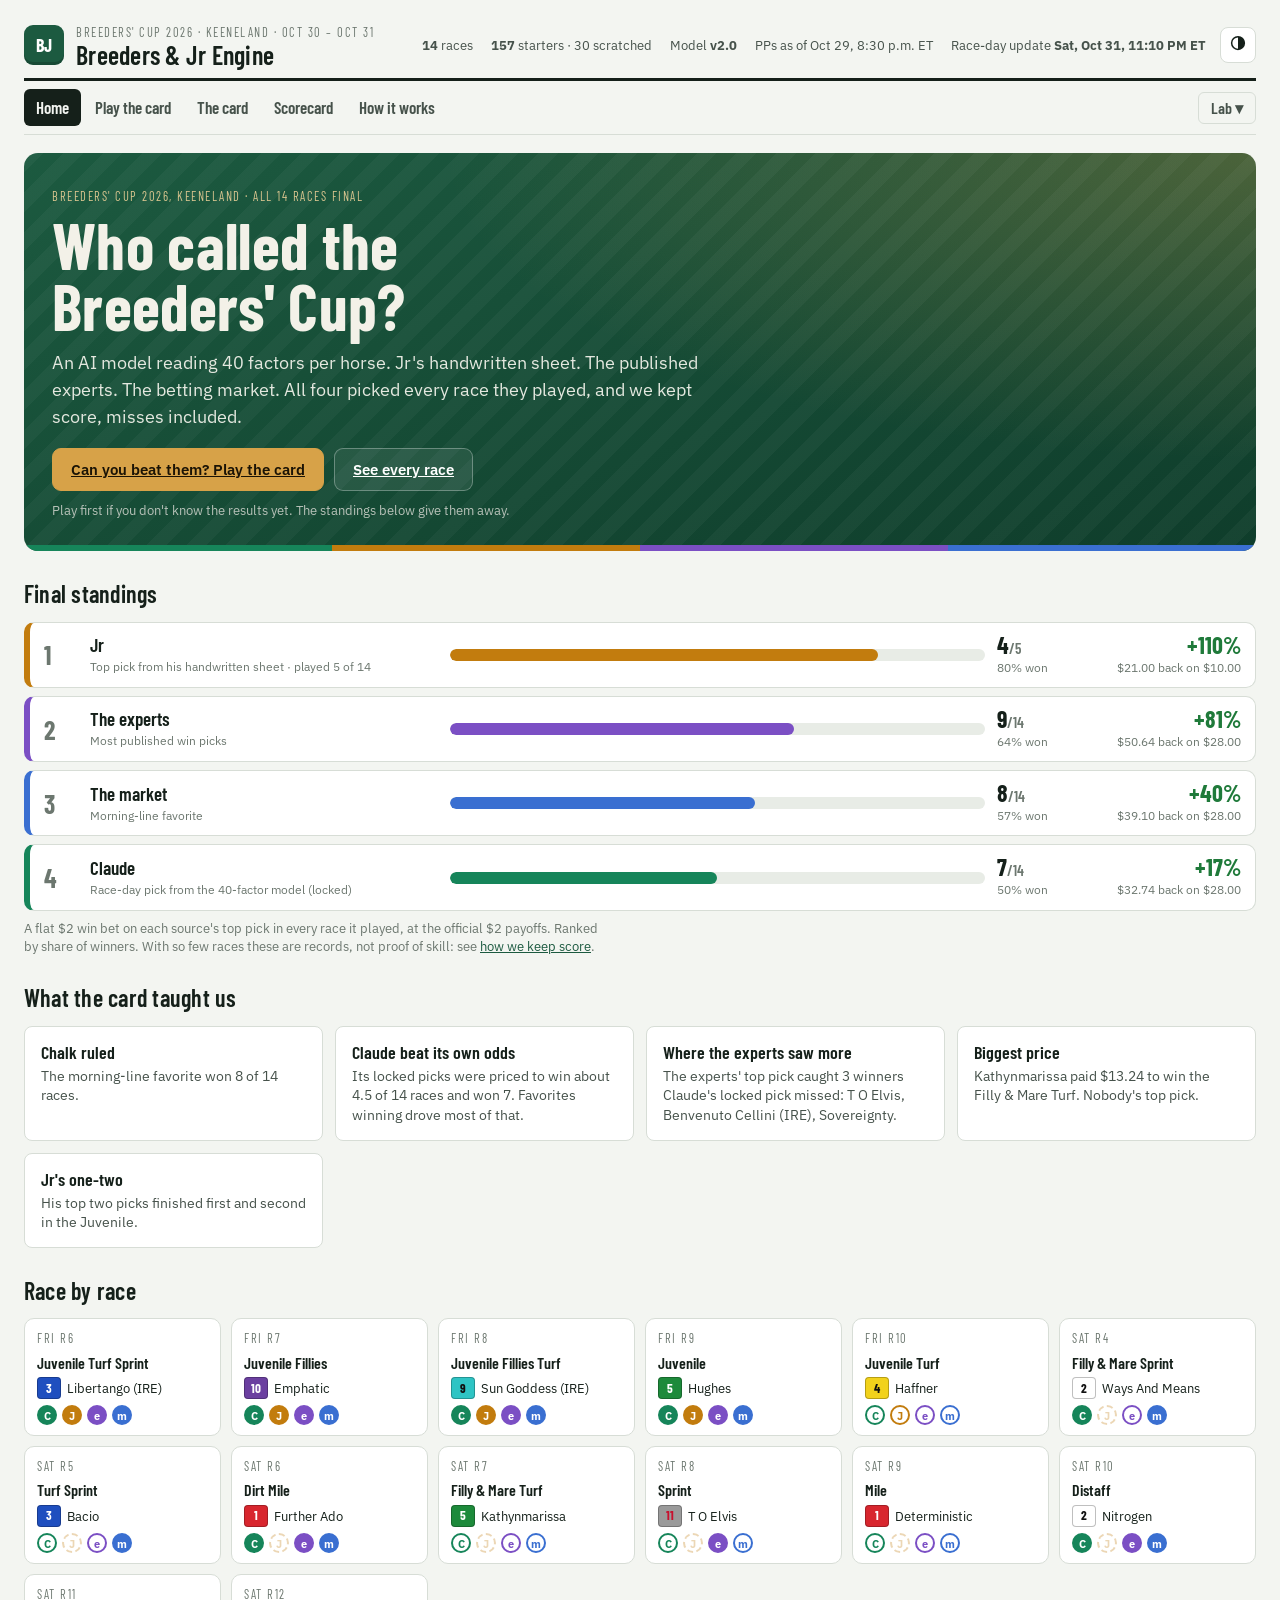
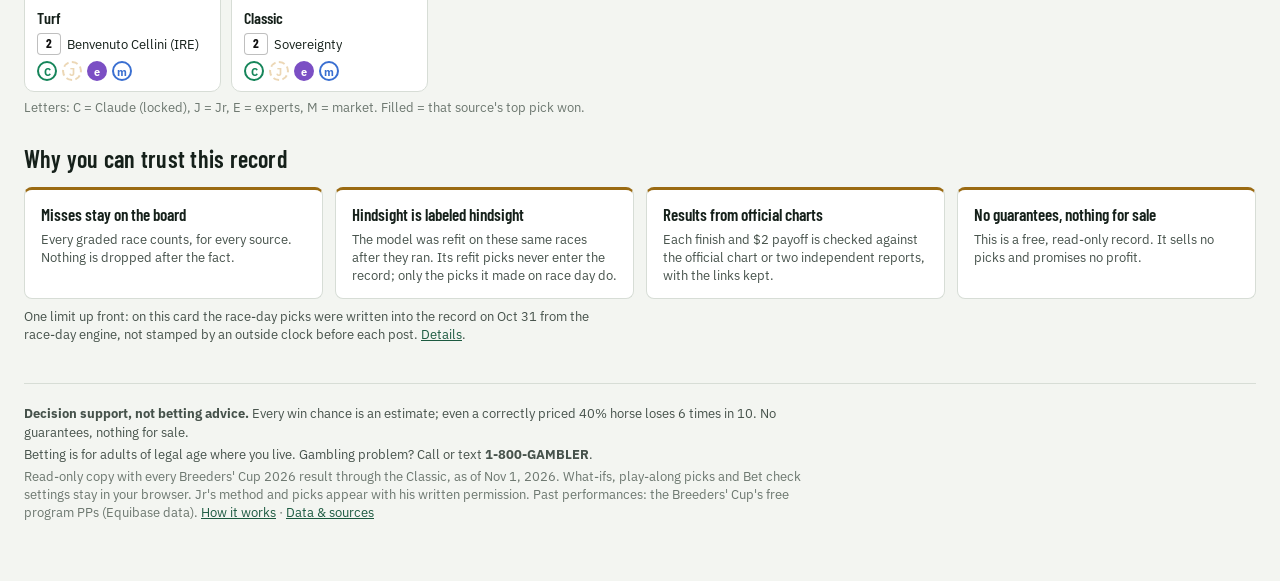
==== commit 6067a728: "Front door, play-along replay, honest record and How it works - New Home with final standings, card " ====
--- a/index.html
+++ b/index.html
@@ -1,8 +1,23 @@
-<!doctype html><html><head><meta charset=utf8><meta name="robots" content="noindex, nofollow"><meta name="description" content="Breeders & Jr Engine: Breeders' Cup 2026 handicapping with Claude's model, Jr's method, 40 factors, results and review."><link rel="icon" href="data:image/svg+xml,%3Csvg xmlns=%22http://www.w3.org/2000/svg%22 viewBox=%220 0 32 32%22%3E%3Crect width=%2232%22 height=%2232%22 rx=%226%22 fill=%22%231c5a40%22/%3E%3Ctext x=%2216%22 y=%2222%22 font-size=%2216%22 text-anchor=%22middle%22 fill=%22white%22 font-family=%22Arial%22 font-weight=%22700%22%3EBJ%3C/text%3E%3C/svg%3E"><meta name=viewport content="width=device-width,initial-scale=1,viewport-fit=cover"><style>:root{color-scheme:light;box-sizing:border-box;padding-top:env(safe-area-inset-top,0px);padding-bottom:env(safe-area-inset-bottom,0px)}html{scroll-padding-top:env(safe-area-inset-top,0px)}body{margin:0;padding:0;font:14px -apple-system,BlinkMacSystemFont,sans-serif;background:#fff;color:#000}img{max-width:100%}[hidden]:not([hidden=until-found i]){display:none!important}</style></head><body>
-<title>Breeders &amp; Jr Engine</title>
-<meta name="claude:viewport-fit-sides" content="cover">
+<!doctype html><html lang="en"><head><meta charset="utf-8">
+<title>Breeders &amp; Jr Engine · Who called the Breeders' Cup?</title>
+<meta name="viewport" content="width=device-width,initial-scale=1,viewport-fit=cover">
+<meta name="robots" content="noindex, nofollow">
+<meta name="description" content="Claude's 40-factor AI, Jr's handwritten sheet, the experts and the betting market picked every 2026 Breeders' Cup race. See who called it, misses included, then try to beat them.">
+<meta name="theme-color" content="#0f1512">
+<meta property="og:type" content="website">
+<meta property="og:site_name" content="Breeders &amp; Jr Engine">
+<meta property="og:title" content="Who called the Breeders' Cup?">
+<meta property="og:description" content="An AI, a human handicapper, the experts and the market picked all 14 races. Here's the honest scorecard. Can you beat them?">
+<meta property="og:url" content="https://corycates8298.github.io/breeders-jr-engine/">
+<meta property="og:image" content="https://corycates8298.github.io/breeders-jr-engine/og.png">
+<meta property="og:image:width" content="1200"><meta property="og:image:height" content="630">
+<meta property="og:image:alt" content="Breeders &amp; Jr Engine final standings for the 2026 Breeders' Cup">
+<meta name="twitter:card" content="summary_large_image">
+<link rel="icon" href="data:image/svg+xml,%3Csvg xmlns=%22http://www.w3.org/2000/svg%22 viewBox=%220 0 32 32%22%3E%3Crect width=%2232%22 height=%2232%22 rx=%226%22 fill=%22%231c5a40%22/%3E%3Ctext x=%2216%22 y=%2222%22 font-size=%2216%22 text-anchor=%22middle%22 fill=%22white%22 font-family=%22Arial%22 font-weight=%22700%22%3EBJ%3C/text%3E%3C/svg%3E">
+<script>try{var t=localStorage.getItem('bje-theme');if(t==='dark'||t==='light')document.documentElement.setAttribute('data-theme',t)}catch(e){}</script>
 <link rel="preconnect" href="https://fonts.googleapis.com">
 <link rel="stylesheet" href="https://fonts.googleapis.com/css2?family=Barlow+Condensed:wght@500;600;700&family=IBM+Plex+Sans:wght@400;500;600&family=IBM+Plex+Mono:wght@400;500&display=swap">
+<style>[hidden]:not([hidden=until-found i]){display:none!important}img{max-width:100%}</style>
 <style>
 /* Layout: a race-program workbook — tote-style header, tab strip, then dense tables and charts on paper. */
 :root{
@@ -110,40 +125,180 @@
 textarea{font:13px var(--f-body);padding:8px;border:1px solid var(--line);border-radius:6px;background:var(--paper);color:var(--ink);max-width:100%;resize:vertical}
 .note.scn{display:flex;flex-wrap:wrap;gap:6px 10px;align-items:center;border-left-color:var(--warn)}
 @media (prefers-reduced-motion:reduce){*{transition:none!important}}
+
+/* ===== Front door: brand, nav, hero, standings, play, how ===== */
+:root{--s-exp:#7b4fc4;--hero-a:#0f3d2b;--hero-b:#1c5a40}
+@media (prefers-color-scheme: dark){:root:not([data-theme="light"]){--s-exp:#a585e8;--hero-a:#0b2a1e;--hero-b:#143f2d}}
+:root[data-theme="dark"]{--s-exp:#a585e8;--hero-a:#0b2a1e;--hero-b:#143f2d}
+.skip{position:absolute;left:-999px;top:8px;background:var(--ink);color:var(--bg);padding:8px 12px;border-radius:6px;z-index:50}
+.skip:focus{left:12px}
+header.top{align-items:center;padding:14px 0 10px}
+.brand{display:flex;gap:12px;align-items:center;text-decoration:none;color:inherit}
+.brand .mark{display:grid;place-items:center;width:40px;height:40px;border-radius:9px;background:var(--accent);color:var(--accent-ink);font:700 18px var(--f-display);letter-spacing:.02em;box-shadow:inset 0 -3px 0 rgba(0,0,0,.18)}
+.brand .bname{display:block;font:600 26px/1 var(--f-display);letter-spacing:.01em}
+.hdr-r{display:flex;gap:14px;align-items:center;flex-wrap:wrap}
+.iconbtn{font:600 18px var(--f-body);width:36px;height:36px;border-radius:8px;border:1px solid var(--line);background:var(--paper);color:var(--ink);cursor:pointer}
+.iconbtn:hover{border-color:var(--ink2)}
+nav.tabs{align-items:center}
+.labbtn{margin-left:auto;font:600 16px var(--f-display);color:var(--ink2);background:transparent;border:1px solid var(--line);border-radius:6px;padding:5px 12px;cursor:pointer;white-space:nowrap}
+.labbtn.on,.labbtn[aria-expanded="true"]{background:var(--line2);color:var(--ink)}
+nav.lab{display:flex;flex-wrap:wrap;gap:2px 4px;padding:6px 0;border-bottom:1px solid var(--line)}
+nav.lab a{font:600 15px var(--f-display);text-decoration:none;color:var(--ink2);padding:4px 10px;border-radius:6px}
+nav.lab a:hover{background:var(--line2)} nav.lab a.on{background:var(--ink);color:var(--bg)}
+.btn.big{font-size:15px;padding:11px 18px;border-radius:9px}
+.hero{position:relative;overflow:hidden;margin:18px 0 6px;padding:34px 28px 26px;border-radius:14px;color:#f3f1e8;background:
+  repeating-linear-gradient(135deg,rgba(255,255,255,.035) 0 14px,transparent 14px 28px),
+  radial-gradient(120% 140% at 100% 0%,rgba(215,162,72,.28),transparent 55%),
+  linear-gradient(160deg,var(--hero-b),var(--hero-a))}
+.hero::after{content:"";position:absolute;left:0;right:0;bottom:0;height:6px;background:linear-gradient(90deg,var(--s-claude) 0 25%,var(--s-jr) 25% 50%,var(--s-exp) 50% 75%,var(--s-mkt) 75%)}
+.hero .eyebrow{color:#d9c58f}
+.hero .htitle{font:700 clamp(36px,6vw,64px)/.95 var(--f-display);letter-spacing:.005em;margin:10px 0 12px;max-width:16ch}
+.hero .lede{font-size:clamp(15px,1.8vw,18px);line-height:1.5;color:#e4e8df;max-width:60ch}
+.hero .cta{display:flex;flex-wrap:wrap;gap:10px;margin:18px 0 10px}
+.hero .btn{background:rgba(255,255,255,.08);border-color:rgba(255,255,255,.3);color:#fff}
+.hero .btn.primary{background:#d7a248;border-color:#d7a248;color:#1a1305}
+.hero .btn.primary:hover{background:#e6b45c}
+.hero .small.muted{color:#b8c2b9}
+.lede{font-size:16px;line-height:1.5}
+.nextup{display:block;text-decoration:none;color:inherit;margin:12px 0;border-left:4px solid var(--s-mkt)}
+.nextup b{font:600 18px var(--f-display)}
+/* standings */
+.board{display:flex;flex-direction:column;gap:8px}
+.lane{display:grid;grid-template-columns:34px minmax(150px,1.3fr) minmax(90px,2fr) 82px 150px;gap:12px;align-items:center;background:var(--paper);border:1px solid var(--line);border-left:6px solid var(--lc);border-radius:10px;padding:10px 14px}
+.lane-c{--lc:var(--s-claude)} .lane-j{--lc:var(--s-jr)} .lane-e{--lc:var(--s-exp)} .lane-m{--lc:var(--s-mkt)}
+.lane .pos{font:700 26px var(--f-display);color:var(--muted)}
+.lane .who b{display:block;font:600 19px var(--f-display)} .lane .who span{font-size:12px;color:var(--muted)}
+.lane .track{height:12px;border-radius:99px;background:var(--line2);overflow:hidden}
+.lane .track i{display:block;height:100%;background:var(--lc);border-radius:99px;transition:width .6s ease}
+.lane .rec b,.lane .roi b{display:block;font:700 24px/1 var(--f-display)} .lane .rec small{font-size:15px;color:var(--muted);font-weight:600}
+.lane .rec>span,.lane .roi>span{font-size:11.5px;color:var(--muted)}
+.lane .roi{text-align:right}
+@media (max-width:720px){.lane{grid-template-columns:28px 1fr auto;grid-template-areas:"pos who rec" "track track track" "roi roi roi";row-gap:6px}
+  .lane .pos{grid-area:pos} .lane .who{grid-area:who} .lane .rec{grid-area:rec;text-align:right} .lane .track{grid-area:track} .lane .roi{grid-area:roi;text-align:left;display:flex;gap:8px;align-items:baseline} .lane .roi b{font-size:17px;display:inline}}
+.facts{display:grid;gap:12px;grid-template-columns:repeat(auto-fit,minmax(240px,1fr))}
+.fact b{font:600 18px var(--f-display);display:block;margin-bottom:4px} .fact p{margin:0;font-size:13.5px;color:var(--ink2)}
+.promises{display:grid;gap:12px;grid-template-columns:repeat(auto-fit,minmax(210px,1fr))}
+.promise{border-top:3px solid var(--brass)} .promise b{font:600 17px var(--f-display)} .promise p{margin:4px 0 0;color:var(--ink2)}
+.tiles{display:grid;gap:10px;grid-template-columns:repeat(auto-fill,minmax(170px,1fr))}
+.tile{display:flex;flex-direction:column;gap:6px;padding:10px 12px;background:var(--paper);border:1px solid var(--line);border-radius:10px;text-decoration:none;color:inherit;transition:transform .12s ease,border-color .12s}
+.tile:hover{transform:translateY(-2px);border-color:var(--ink2)}
+.tile b{font:600 16px/1.1 var(--f-display)} .tile .tw2{display:flex;align-items:center;gap:6px;min-width:0} .tile .tw2 .small{overflow:hidden;text-overflow:ellipsis;white-space:nowrap}
+.dots{display:flex;gap:5px}
+.dots i{font:700 10.5px/18px var(--f-body);font-style:normal;width:20px;height:20px;border-radius:50%;text-align:center;border:2px solid var(--dc);color:var(--dc)}
+.dots i.hit{background:var(--dc);color:var(--paper)} .dots i.none{opacity:.3;border-style:dashed}
+.d-c{--dc:var(--s-claude)} .d-j{--dc:var(--s-jr)} .d-e{--dc:var(--s-exp)} .d-m{--dc:var(--s-mkt)}
+/* play */
+.play{display:grid;gap:14px;grid-template-columns:minmax(0,1fr) 300px;align-items:start;margin-top:16px}
+@media (max-width:900px){.play{grid-template-columns:1fr}}
+.pbar{grid-column:1/-1;display:flex;gap:5px;flex-wrap:wrap}
+.pd{display:grid;place-items:center;width:32px;height:32px;border-radius:8px;border:1px solid var(--line);background:var(--paper);color:var(--ink2);text-decoration:none;font:600 14px var(--f-display)}
+.pd.done{background:var(--line2)} .pd.won{background:var(--good);border-color:var(--good);color:var(--paper)} .pd.on{outline:2px solid var(--ink);outline-offset:1px;color:var(--ink)}
+.pcard .ptitle{font-size:32px;margin:4px 0 2px}
+.calls{display:grid;gap:8px;grid-template-columns:repeat(auto-fit,minmax(150px,1fr));margin:14px 0 4px}
+.call{position:relative;display:flex;flex-direction:column;gap:3px;padding:10px 12px;border-radius:10px;border:1px solid var(--line);border-top:4px solid var(--cc);background:var(--bg)}
+.call-c{--cc:var(--s-claude)} .call-j{--cc:var(--s-jr)} .call-e{--cc:var(--s-exp)} .call-m{--cc:var(--s-mkt)}
+.call b{font:600 15.5px/1.15 var(--f-display)}
+.call.hit{background:color-mix(in srgb,var(--good) 12%,var(--paper));border-color:var(--good)} .call.miss{opacity:.72}
+.call .verdict{position:absolute;top:8px;right:10px;font:700 11px var(--f-body);text-transform:uppercase;letter-spacing:.08em;color:var(--muted)} .call.hit .verdict{color:var(--good)}
+.field{display:grid;gap:6px;grid-template-columns:repeat(auto-fill,minmax(230px,1fr))}
+.horse{display:flex;align-items:center;gap:8px;text-align:left;padding:8px 10px;border-radius:9px;border:1px solid var(--line);background:var(--paper);color:var(--ink);font:500 14px var(--f-body);cursor:pointer;min-height:44px}
+.horse:hover:not([disabled]){border-color:var(--ink2)}
+.horse .hn{flex:1;min-width:0;overflow:hidden;text-overflow:ellipsis;white-space:nowrap} .horse .ml{color:var(--muted);font-size:12.5px}
+.horse.mine{border:2px solid var(--brass);background:color-mix(in srgb,var(--brass) 12%,var(--paper))}
+.horse.win{border:2px solid var(--good);background:color-mix(in srgb,var(--good) 14%,var(--paper))}
+.horse[disabled]{cursor:default}
+.reveal{margin-top:14px;padding:14px 16px;border-radius:12px;background:var(--bg);border:1px solid var(--line);animation:pop .35s ease}
+@keyframes pop{from{transform:scale(.97);opacity:0}to{transform:none;opacity:1}}
+@media (prefers-reduced-motion: reduce){.reveal,.tile,.lane .track i{animation:none;transition:none}}
+.rv-win{display:flex;gap:12px;align-items:center;margin-bottom:6px} .rv-win .chip{height:44px;min-width:44px;font-size:24px}
+.rv-win b{display:block;font:700 26px/1.05 var(--f-display)} .rv-win .eyebrow{display:block}
+.pnav{display:flex;justify-content:space-between;gap:10px;margin-top:16px}
+.ptally{position:sticky;top:64px} .ptally table{margin-top:6px} .ptally tr.me td{background:color-mix(in srgb,var(--brass) 12%,var(--paper))}
+@media (max-width:900px){.ptally{position:static}}
+/* how */
+.toc{margin:6px 0 4px;line-height:2}
+ul.clean{margin:6px 0;padding-left:18px;max-width:78ch} ul.clean li{margin:4px 0}
+.gloss{display:grid;grid-template-columns:minmax(150px,220px) 1fr;gap:6px 18px;max-width:900px}
+.gloss dt{font:600 15px var(--f-display)} .gloss dd{margin:0;color:var(--ink2)}
+@media (max-width:640px){.gloss{grid-template-columns:1fr} .gloss dd{margin-bottom:8px}}
+.rg{border-left:4px solid var(--warn);max-width:780px}
+.honest{border-left:4px solid var(--brass);margin:12px 0}
+h2[id],h3[id]{scroll-margin-top:70px}
+/* footer and mobile bottom bar */
+.foot{margin-top:40px;padding:16px 0 8px;border-top:1px solid var(--line);font-size:12.5px;color:var(--ink2)}
+.foot p{margin:4px 0;max-width:100ch}
+.bnav{display:none}
+@media (max-width:640px){
+  body{padding-bottom:calc(72px + env(safe-area-inset-bottom,0px))}
+  nav.tabs .prim{display:none} .labbtn{margin-left:0}
+  header.top .meta{display:none}
+  .brand .bname{font-size:22px}
+  .bnav{display:flex;position:fixed;left:0;right:0;bottom:0;z-index:20;background:var(--paper);border-top:1px solid var(--line);padding:6px 4px calc(6px + env(safe-area-inset-bottom,0px))}
+  .bnav a{flex:1;display:flex;flex-direction:column;align-items:center;gap:1px;text-decoration:none;color:var(--muted);font:600 12px var(--f-body);padding:4px 0;border-radius:8px;min-height:44px;justify-content:center}
+  .bnav a span{font-size:18px;line-height:1}
+  .bnav a.on{color:var(--ink);background:var(--line2)}
+  .hide-sm{display:none}
+  .hero{padding:24px 18px 22px;margin-top:12px}
+  .pcard .ptitle{font-size:26px}
+  .field{grid-template-columns:1fr}
+}
+.call .cn{display:flex;gap:6px;align-items:center;min-width:0} .call .cn b{overflow:hidden;text-overflow:ellipsis}
+@media (max-width:640px){header.top{flex-wrap:nowrap;align-items:center;padding:10px 0 8px;border-bottom-width:2px} .brand .mark{width:34px;height:34px;font-size:16px} .brand .eyebrow{font-size:10.5px;letter-spacing:.08em} .g4{grid-template-columns:repeat(2,minmax(0,1fr));gap:10px} .kpi b{font-size:26px}}
 </style>
-
+</head><body>
+<a class="skip" href="#app">Skip to content</a>
 <div class="wrap">
-<div class="note" style="margin:10px 0 0">Public read-only copy of the Breeders &amp; Jr Engine (engine 2.1, model v2.0, 40 factors), with every Breeders' Cup 2026 result through the Classic, as of Nov 1, 2026. Browse, run what-ifs and the Bet check freely; nothing you change here is saved for anyone else. Race-day updates are made on the live engine.</div>
 <header class="top">
-  <div>
-    <div class="eyebrow" id="eyebrow">Breeders' Cup 2026 · Keeneland · Oct 30–31</div>
-    <h1>Breeders &amp; Jr Engine</h1>
+  <a class="brand" href="#home" aria-label="Breeders &amp; Jr Engine, home">
+    <span class="mark" aria-hidden="true">BJ</span>
+    <span><span class="eyebrow" id="eyebrow">Breeders' Cup 2026 · Keeneland · Oct 30–31</span><b class="bname">Breeders &amp; Jr Engine</b></span>
+  </a>
+  <div class="hdr-r">
+    <div class="meta" id="hdrmeta"><span>Loading card…</span></div>
+    <button class="iconbtn" data-act="theme" aria-label="Switch light or dark theme" title="Light or dark"><svg viewBox="0 0 24 24" width="18" height="18" aria-hidden="true"><circle cx="12" cy="12" r="8.5" fill="none" stroke="currentColor" stroke-width="2"/><path d="M12 3.5a8.5 8.5 0 0 1 0 17z" fill="currentColor"/></svg></button>
   </div>
-  <div class="meta" id="hdrmeta"><span>Loading card…</span></div>
 </header>
-<nav class="tabs" id="tabs" aria-label="Sections">
-  <a href="#dashboard" data-v="dashboard">Dashboard</a>
+<nav class="tabs" id="tabs" aria-label="Main">
+  <a href="#home" data-v="home" class="prim">Home</a>
+  <a href="#play" data-v="play" class="prim">Play the card</a>
+  <a href="#dashboard" data-v="dashboard" class="prim">The card</a>
+  <a href="#results" data-v="results" class="prim">Scorecard</a>
+  <a href="#how" data-v="how" class="prim">How it works</a>
+  <button class="labbtn" id="labbtn" data-act="lab" aria-controls="lab" aria-expanded="false">Lab <span aria-hidden="true">▾</span></button>
+</nav>
+<nav class="lab" id="lab" aria-label="Lab: the full engine" hidden>
   <a href="#forecast" data-v="forecast">Forecast</a>
-  <a href="#races" data-v="races">Races</a>
+  <a href="#races" data-v="races">Race list</a>
   <a href="#horses" data-v="horses">All horses</a>
+  <a href="#factors" data-v="factors">40 factors</a>
+  <a href="#jr" data-v="jr">Jr's method</a>
   <a href="#situations" data-v="situations">Situations</a>
   <a href="#connections" data-v="connections">Connections</a>
-  <a href="#factors" data-v="factors">40 factors</a>
-  <a href="#jr" data-v="jr">Jr's method</a>
   <a href="#model" data-v="model">Model</a>
-  <a href="#results" data-v="results">Results &amp; review</a>
-  <a href="#cards" data-v="cards">Cards</a>
   <a href="#data" data-v="data">Data &amp; sources</a>
+  <a href="#cards" data-v="cards" data-editor hidden>Load a card</a>
 </nav>
-<main id="app">
+<main id="app" tabindex="-1">
   <div class="empty" id="boot">
-    <h2>Opening the race card</h2>
-    <p style="margin:8px auto">This page reads its races, entries, Jr's sheets and the model from the artifact's shared database. If nothing appears in a few seconds, sign in to claude.ai and reload.</p>
+    <h2>Loading the card…</h2>
+    <p style="margin:8px auto">If nothing appears in a few seconds, reload the page.</p>
   </div>
 </main>
+<footer class="foot">
+  <p><b>Decision support, not betting advice.</b> Every win chance is an estimate; even a correctly priced 40% horse loses 6 times in 10. No guarantees, nothing for sale.</p>
+  <p>Betting is for adults of legal age where you live. Gambling problem? Call or text <b>1-800-GAMBLER</b>.</p>
+  <p class="muted">Read-only copy with every Breeders' Cup 2026 result through the Classic, as of Nov 1, 2026. What-ifs, play-along picks and Bet check settings stay in your browser. Jr's method and picks appear with his written permission. Past performances: the Breeders' Cup's free program PPs (Equibase data). <a href="#how">How it works</a> · <a href="#data">Data &amp; sources</a></p>
+</footer>
 </div>
+<nav class="bnav" id="bnav" aria-label="Quick">
+  <a href="#home" data-v="home"><span aria-hidden="true">⌂</span>Home</a>
+  <a href="#play" data-v="play"><span aria-hidden="true">▶</span>Play</a>
+  <a href="#dashboard" data-v="dashboard"><span aria-hidden="true">☰</span>Card</a>
+  <a href="#results" data-v="results"><span aria-hidden="true">★</span>Score</a>
+  <a href="#how" data-v="how"><span aria-hidden="true">?</span>How</a>
+</nav>
 <div id="tip" role="tooltip"></div>
-<div class="toast" id="toast" role="status"></div>
+<div class="toast" id="toast" role="status" aria-live="polite"></div>
 <script>window.__DBDUMP__={"races":{"bc26-sat-r5":{"cardRace":5,"date":"2026-10-31","day":"Sat","distance":"5 1/2f","grade":"G1","horses":[{"ae":false,"experts":[],"g1":[[3,0.75]],"grw":"G2","jockey":"Kendrick Carmouche","ml":"30-1","name":"John The Beer Man","note":null,"pgm":"1","races":[{"d":"05Sep26","dist":"6f","dq":false,"fav":true,"fig":98,"fin":7,"fl":6,"fo":0,"fs":11,"ft":"E","gr":"2","mg":4,"odds":1.42,"pace":143,"sc":"fmp","trk":"KD"},{"d":"09Aug26","dist":"5K","dq":false,"fav":false,"fig":105,"fin":1,"fl":5.5,"fo":0,"fs":8,"ft":"E","gr":"2","mg":0.05,"odds":3.46,"pace":116,"sc":"fmp","trk":"Sar"},{"d":"06Jun26","dist":"5K","dq":false,"fav":false,"fig":103,"fin":3,"fl":5.5,"fo":0,"fs":10,"ft":"E","gr":"1","mg":0.75,"odds":5.97,"pace":102,"sc":"fmp","trk":"Sar"},{"d":"25Apr26","dist":"6f","dq":false,"fav":false,"fig":98,"fin":1,"fl":6,"fo":0,"fs":10,"ft":"E","gr":"Aoc","mg":2.25,"odds":2.41,"pace":114,"sc":"ylo","trk":"Aqu"},{"d":"22Mar26","dist":"5K","dq":false,"fav":false,"fig":98,"fin":1,"fl":5.5,"fo":0,"fs":7,"ft":"E","gr":"Alw","mg":1.5,"odds":3.2,"pace":112,"sc":"fmp","trk":"FG"},{"d":"19May24","dist":"1B","dq":false,"fav":true,"fig":89,"fin":1,"fl":8.5,"fo":0,"fs":12,"ft":"E","gr":"Msw","mg":0.75,"odds":1.75,"pace":101,"sc":"fmp","trk":"Baq"}],"rec":{"2026":[5,3],"BCTurf":[1,0],"BCTurfFull":[1,0,1,0],"Dirt":[0,0],"Distance":[3,2],"Life":[8,4],"Synthetic":[0,0],"Turf":[8,4],"WetDirt":[0,0],"WetTurf":[1,1]},"status":"starter","trainer":"Rob Atras","works":[[9,15],[24,46],[12,57],[37,37]],"wt":126},{"ae":false,"experts":[],"g1":[[1,2.5],[15,7.75]],"grw":"G1G2G3","jockey":"Luis Saez","ml":"15-1","name":"Shisospicy","note":null,"pgm":"2","races":[{"d":"01May26","dist":"5K","dq":false,"fav":true,"fig":82,"fin":7,"fl":5.5,"fo":0,"fs":7,"ft":"E","gr":"2","mg":11,"odds":0.71,"pace":85,"sc":"fmp","trk":"CD"},{"d":"01Nov25","dist":"5f","dq":false,"fav":false,"fig":120,"fin":1,"fl":5,"fo":0,"fs":12,"ft":"E","gr":"1","mg":2.5,"odds":5.3,"pace":116,"sc":"fmp","trk":"Dmr"},{"d":"06Sep25","dist":"6K","dq":false,"fav":false,"fig":99,"fin":1,"fl":6.5,"fo":0,"fs":12,"ft":"E","gr":"2","mg":3,"odds":3.21,"pace":131,"sc":"gdp","trk":"KD"},{"d":"20Jun25","dist":"6f","dq":false,"fav":false,"fig":87,"fin":15,"fl":6,"fo":1,"fs":21,"ft":"T","gr":"1","mg":7.75,"odds":10,"pace":null,"sc":"gfp","trk":"eAsc"},{"d":"10May25","dist":"5K","dq":false,"fav":true,"fig":103,"fin":1,"fl":5.5,"fo":0,"fs":13,"ft":"E","gr":"3","mg":4.25,"odds":1.4,"pace":99,"sc":"fmp","trk":"CD"},{"d":"11Apr25","dist":"5K","dq":false,"fav":true,"fig":97,"fin":1,"fl":5.5,"fo":0,"fs":12,"ft":"E","gr":"S","mg":0.5,"odds":2.15,"pace":127,"sc":"gdp","trk":"Kee"}],"rec":{"2026":[1,0],"BCTurf":[1,1],"BCTurfFull":[1,1,0,0],"Dirt":[3,1],"Distance":[3,2],"Life":[10,6],"Synthetic":[0,0],"Turf":[7,5],"WetDirt":[0,0],"WetTurf":[2,2]},"status":"starter","trainer":"Jose Francisco D'Angelo","works":[[8,10],[1,5],[3,3],[1,133]],"wt":123},{"ae":false,"experts":[{"n":"Al Bernstein","o":"NBC","src":"doc","t":"win"},{"basis":"first in 'PICKS: 3-10-5'","n":"Ed DeRosa","o":"The Courier Journal","src":"extra","t":"win","url":"https://www.courier-journal.com/story/sports/horses/horse-racing/2026/10/29/breeders-cup-picks-saturday-races-classic-ed-derosa/92173994007/"},{"basis":"'I'll double her up with BACIO'","n":"David Ord","o":"Sporting Life Weekend Panel","src":"extra","t":"win","url":"https://www.sportinglife.com/racing/news/weekend-racing-tips-including-breeders-cup-and-charlie-hall-chase-at-wetherby/235086"},{"basis":"selection in capitals; 'should simply have too much pace'","n":"John Ingles","o":"Sporting Life Weekend Panel","src":"extra","t":"win","url":"https://www.sportinglife.com/racing/news/weekend-racing-tips-including-breeders-cup-and-charlie-hall-chase-at-wetherby/235086"}],"g1":[[1,1.25]],"grw":"G1","jockey":"Juan J. Hernandez","ml":"5-2","name":"Bacio","note":null,"pgm":"3","races":[{"d":"21Aug26","dist":"5f","dq":false,"fav":true,"fig":124,"fin":1,"fl":5,"fo":1,"fs":18,"ft":"T","gr":"1","mg":1.25,"odds":3,"pace":null,"sc":"gsp","trk":"eYor"},{"d":"19Jun26","dist":"5f","dq":false,"fav":true,"fig":120,"fin":1,"fl":5,"fo":1,"fs":27,"ft":"T","gr":"Hcp","mg":3.75,"odds":3,"pace":null,"sc":"gfp","trk":"eAsc"},{"d":"28Apr26","dist":"5f","dq":false,"fav":true,"fig":99,"fin":1,"fl":5,"fo":0,"fs":7,"ft":"E","gr":"Aoc","mg":2,"odds":0.3,"pace":104,"sc":"fmp","trk":"CD"},{"d":"02Nov25","dist":"5f","dq":false,"fav":true,"fig":98,"fin":1,"fl":5,"fo":0,"fs":7,"ft":"E","gr":"Aoc","mg":5.25,"odds":0.9,"pace":112,"sc":"fmp","trk":"Dmr"},{"d":"04Oct25","dist":"5f","dq":false,"fav":true,"fig":87,"fin":2,"fl":5,"fo":0,"fs":12,"ft":"E","gr":"S","mg":0.5,"odds":2.4,"pace":86,"sc":"fmp","trk":"SA"},{"d":"08Aug25","dist":"5f","dq":false,"fav":true,"fig":78,"fin":1,"fl":5,"fo":0,"fs":7,"ft":"E","gr":"Msw","mg":1.75,"odds":0.6,"pace":80,"sc":"ft","trk":"Mth"}],"rec":{"2026":[3,3],"BCTurf":[0,0],"BCTurfFull":[0,0,0,0],"Dirt":[1,1],"Distance":[0,0],"Life":[6,5],"Synthetic":[0,0],"Turf":[5,4],"WetDirt":[0,0],"WetTurf":[1,1]},"status":"starter","trainer":"Wesley A. Ward","works":[[1,3],[1,2],[1,2],[2,2]],"wt":124},{"ae":false,"experts":[],"g1":[],"grw":"G2","jockey":"Manuel Franco","ml":"30-1","name":"Roja","note":null,"pgm":"4","races":[{"d":"01Aug26","dist":"5K","dq":false,"fav":true,"fig":94,"fin":1,"fl":5.5,"fo":0,"fs":6,"ft":"E","gr":"S","mg":0.5,"odds":0.4,"pace":106,"sc":"fmh","trk":"Cnl"},{"d":"04Jun26","dist":"5K","dq":false,"fav":false,"fig":107,"fin":1,"fl":5.5,"fo":0,"fs":9,"ft":"E","gr":"2","mg":1.25,"odds":5.72,"pace":112,"sc":"fmp","trk":"Sar"},{"d":"29Apr26","dist":"5f","dq":false,"fav":true,"fig":96,"fin":1,"fl":5,"fo":0,"fs":9,"ft":"E","gr":"Aoc","mg":1,"odds":0.9,"pace":101,"sc":"fmp","trk":"CD"},{"d":"12Jul25","dist":"5K","dq":false,"fav":true,"fig":95,"fin":1,"fl":5.5,"fo":0,"fs":7,"ft":"E","gr":"S","mg":3.5,"odds":0.7,"pace":101,"sc":"fmp","trk":"Mth"},{"d":"15Jun25","dist":"5K","dq":false,"fav":true,"fig":85,"fin":2,"fl":5.5,"fo":0,"fs":9,"ft":"E","gr":"S","mg":0.1,"odds":1.3,"pace":86,"sc":"fmp","trk":"Lrl"},{"d":"25May25","dist":"5K","dq":false,"fav":true,"fig":78,"fin":1,"fl":5.5,"fo":0,"fs":9,"ft":"E","gr":"Msw","mg":4.25,"odds":1.4,"pace":81,"sc":"fmp","trk":"Lrl"}],"rec":{"2026":[3,3],"BCTurf":[0,0],"BCTurfFull":[0,0,0,0],"Dirt":[2,0],"Distance":[5,4],"Life":[8,5],"Synthetic":[0,0],"Turf":[6,5],"WetDirt":[1,0],"WetTurf":[0,0]},"status":"starter","trainer":"H. Graham Motion","works":[[7,18],[7,36],[15,30],[10,10]],"wt":123},{"ae":false,"experts":[],"g1":[[2,3.5]],"grw":"G2G2","jockey":"Oisin Murphy","ml":"20-1","name":"Time To Dazzle","note":null,"pgm":"5","races":[{"d":"11Oct26","dist":"5K","dq":false,"fav":true,"fig":106,"fin":1,"fl":5.5,"fo":0,"fs":7,"ft":"E","gr":"2","mg":0.1,"odds":2.05,"pace":59,"sc":"ylp","trk":"Kee"},{"d":"29Aug26","dist":"6K","dq":false,"fav":false,"fig":97,"fin":2,"fl":6.5,"fo":0,"fs":10,"ft":"E","gr":"1","mg":3.5,"odds":11.62,"pace":96,"sc":"fmp","trk":"KD"},{"d":"25Jul26","dist":"6K","dq":false,"fav":false,"fig":99,"fin":2,"fl":6.5,"fo":0,"fs":9,"ft":"E","gr":"3","mg":1.5,"odds":3.75,"pace":79,"sc":"fto","trk":"WO"},{"d":"04Jun26","dist":"5K","dq":false,"fav":false,"fig":98,"fin":7,"fl":5.5,"fo":0,"fs":9,"ft":"E","gr":"2","mg":3.75,"odds":10.12,"pace":68,"sc":"fmp","trk":"Sar"},{"d":"01May26","dist":"5K","dq":false,"fav":false,"fig":102,"fin":5,"fl":5.5,"fo":0,"fs":7,"ft":"E","gr":"2","mg":3,"odds":10.83,"pace":57,"sc":"fmp","trk":"CD"},{"d":"12Apr26","dist":"5K","dq":false,"fav":false,"fig":106,"fin":4,"fl":5.5,"fo":0,"fs":11,"ft":"E","gr":"2","mg":3.25,"odds":4.63,"pace":80,"sc":"fmp","trk":"Kee"}],"rec":{"2026":[7,1],"BCTurf":[4,2],"BCTurfFull":[4,2,0,0],"Dirt":[2,1],"Distance":[7,2],"Life":[21,5],"Synthetic":[2,1],"Turf":[19,4],"WetDirt":[0,0],"WetTurf":[4,3]},"status":"starter","trainer":"Mark E. Casse","works":[[4,70],[7,68],[4,10],[9,18]],"wt":123},{"ae":false,"experts":[],"g1":[[2,1]],"grw":"G2","jockey":"Flavien Prat","ml":"8-1","name":"Yellow Card","note":null,"pgm":"6","races":[{"d":"02May26","dist":"5K","dq":false,"fav":false,"fig":113,"fin":1,"fl":5.5,"fo":0,"fs":10,"ft":"E","gr":"2","mg":0.25,"odds":2.9,"pace":118,"sc":"fmp","trk":"CD"},{"d":"04Apr26","dist":"5K","dq":false,"fav":false,"fig":104,"fin":2,"fl":5.5,"fo":0,"fs":12,"ft":"E","gr":"2","mg":1.25,"odds":4.26,"pace":63,"sc":"fmp","trk":"Kee"},{"d":"08Feb26","dist":"6f","dq":false,"fav":false,"fig":111,"fin":1,"fl":6,"fo":0,"fs":7,"ft":"E","gr":"","mg":1.5,"odds":3.2,"pace":97,"sc":"fmp","trk":"SA"},{"d":"29Dec25","dist":"6K","dq":false,"fav":false,"fig":107,"fin":6,"fl":6.5,"fo":0,"fs":10,"ft":"E","gr":"2","mg":5,"odds":7.1,"pace":115,"sc":"fmy","trk":"SA"},{"d":"30Nov25","dist":"5f","dq":false,"fav":true,"fig":116,"fin":5,"fl":5,"fo":0,"fs":10,"ft":"E","gr":"S","mg":1,"odds":1.9,"pace":109,"sc":"fmp","trk":"Dmr"},{"d":"27Sep25","dist":"6K","dq":false,"fav":false,"fig":114,"fin":2,"fl":6.5,"fo":0,"fs":8,"ft":"E","gr":"2","mg":0.5,"odds":6.4,"pace":119,"sc":"fmy","trk":"SA"}],"rec":{"2026":[3,2],"BCTurf":[1,0],"BCTurfFull":[1,0,1,0],"Dirt":[3,1],"Distance":[3,1],"Life":[14,5],"Synthetic":[2,1],"Turf":[11,4],"WetDirt":[0,0],"WetTurf":[1,0]},"status":"starter","trainer":"Michael W. McCarthy","works":[[11,19],[2,37],[11,39],[5,48]],"wt":126},{"ae":false,"experts":[{"n":"Zoe Cadman","o":"1/ST","src":"doc","t":"win"},{"basis":"first-named; 'can win the Turf Sprint'; looking to beat Bacio","n":"Kenny Peck","o":"Daily Racing Form (via VSiN)","src":"extra","t":"win","url":"https://vsin.com/horse-racing/breeders-cup-picks-for-saturday-october-31-from-david-aragona-and-kenny-peck-of-daily-racing-form/"},{"basis":"prose: Bacio 'a sitting duck for Comanche Brave'","n":"Paul Kealy","o":"Racing Post","src":"extra","t":"win","url":"https://www.racingpost.com/news/opinion/comment/i-am-giving-the-breeders-cup-a-try-this-year-just-not-the-dirt-stuff-and-backing-this-aidan-obrien-trained-filly-looks-like-free-money-a56kh9a4oPw7/"},{"basis":"'I'm also picking COMANCHE BRAVE to beat Bacio'","n":"Steve Andersen (DRF)","o":"Sporting Life","src":"extra","t":"win","url":"https://www.sportinglife.com/racing/news/breeders-cup-tips-best-bets-and-longshots-for-keeneland-2026-from-daily-racing-form-correspondent-steve-andersen/235101"},{"basis":"'all my eggs in one basket with COMANCHE BRAVE'","n":"Nic Doggett","o":"Sporting Life Weekend Panel","src":"extra","t":"win","url":"https://www.sportinglife.com/racing/news/weekend-racing-tips-including-breeders-cup-and-charlie-hall-chase-at-wetherby/235086"}],"g1":[[1,1.25],[1,1],[7,2.5],[5,6.25]],"grw":"G1G1G2","jockey":"Billy Loughnane","ml":"3-1","name":"Comanche Brave (IRE)","note":null,"pgm":"7","races":[{"d":"13Sep26","dist":"5f","dq":false,"fav":true,"fig":122,"fin":1,"fl":5,"fo":1,"fs":17,"ft":"T","gr":"1","mg":1.25,"odds":2.5,"pace":null,"sc":"ylp","trk":"eCur"},{"d":"11Jul26","dist":"6f","dq":false,"fav":false,"fig":122,"fin":1,"fl":6,"fo":1,"fs":11,"ft":"T","gr":"1","mg":1,"odds":11,"pace":null,"sc":"gfp","trk":"eNew"},{"d":"20Jun26","dist":"6f","dq":false,"fav":false,"fig":110,"fin":7,"fl":6,"fo":1,"fs":18,"ft":"T","gr":"1","mg":2.5,"odds":7.5,"pace":null,"sc":"gfp","trk":"eAsc"},{"d":"23May26","dist":"6f","dq":false,"fav":true,"fig":118,"fin":1,"fl":6,"fo":1,"fs":10,"ft":"T","gr":"2","mg":2,"odds":1.75,"pace":null,"sc":"gdp","trk":"eCur"},{"d":"26Apr26","dist":"6f","dq":false,"fav":false,"fig":null,"fin":5,"fl":6,"fo":1,"fs":8,"ft":null,"gr":"1","mg":6.25,"odds":366,"pace":null,"sc":"gfp","trk":"eST"},{"d":"14Feb26","dist":"6M","dq":false,"fav":false,"fig":null,"fin":3,"fl":6,"fo":1,"fs":13,"ft":null,"gr":"2","mg":1,"odds":null,"pace":null,"sc":"gfp","trk":"eKar"}],"rec":{"2026":[7,3],"BCTurf":[0,0],"BCTurfFull":[0,0,0,0],"Dirt":[1,0],"Distance":[0,0],"Life":[16,5],"Synthetic":[1,0],"Turf":[15,5],"WetDirt":[0,0],"WetTurf":[8,3]},"status":"starter","trainer":"Donnacha O'Brien","works":[],"wt":126},{"ae":false,"experts":[],"g1":[],"grw":"G2G3","jockey":"Jose L. Ortiz","ml":"12-1","name":"Possiblemente","note":null,"pgm":"8","races":[{"d":"05Sep26","dist":"6f","dq":false,"fav":false,"fig":106,"fin":1,"fl":6,"fo":0,"fs":11,"ft":"E","gr":"2","mg":1.25,"odds":4.79,"pace":149,"sc":"fmp","trk":"KD"},{"d":"05Jul26","dist":"5K","dq":false,"fav":false,"fig":94,"fin":2,"fl":5.5,"fo":0,"fs":8,"ft":"E","gr":"S","mg":2.75,"odds":7.28,"pace":83,"sc":"fmp","trk":"Sar"},{"d":"30May26","dist":"6f","dq":false,"fav":false,"fig":99,"fin":1,"fl":6,"fo":0,"fs":7,"ft":"E","gr":"3","mg":1,"odds":4.45,"pace":85,"sc":"fto","trk":"WO"},{"d":"02May26","dist":"5K","dq":false,"fav":false,"fig":110,"fin":5,"fl":5.5,"fo":0,"fs":10,"ft":"E","gr":"2","mg":1.25,"odds":21.02,"pace":80,"sc":"fmp","trk":"CD"},{"d":"12Mar26","dist":"6f","dq":false,"fav":false,"fig":106,"fin":1,"fl":6,"fo":0,"fs":5,"ft":"E","gr":"Aoc","mg":1.5,"odds":2.7,"pace":68,"sc":"fto","trk":"TP"},{"d":"18Feb26","dist":"6K","dq":false,"fav":false,"fig":107,"fin":1,"fl":6.5,"fo":0,"fs":8,"ft":"E","gr":"Aoc","mg":2.75,"odds":6.37,"pace":90,"sc":"fto","trk":"TP"}],"rec":{"2026":[7,4],"BCTurf":[0,0],"BCTurfFull":[0,0,0,0],"Dirt":[21,6],"Distance":[2,0],"Synthetic":[18,6],"Turf":[13,5],"WetDirt":[1,0],"WetTurf":[0,0]},"status":"starter","trainer":"Joe Sharp","works":[[1,1],[1,8],[3,3],[32,100]],"wt":126},{"ae":false,"experts":[],"g1":[[1,3.5],[2,2.25]],"grw":"G1G2","jockey":"Micah J. Husbands","ml":"20-1","name":"In Our Time","note":null,"pgm":"9","races":[{"d":"29Aug26","dist":"6K","dq":false,"fav":false,"fig":104,"fin":1,"fl":6.5,"fo":0,"fs":10,"ft":"E","gr":"1","mg":3.5,"odds":5.52,"pace":106,"sc":"fmp","trk":"KD"},{"d":"11Jul26","dist":"5K","dq":false,"fav":true,"fig":100,"fin":3,"fl":5.5,"fo":0,"fs":5,"ft":"E","gr":"2","mg":2.25,"odds":1.49,"pace":136,"sc":"fmp","trk":"Sar"},{"d":"04Jun26","dist":"5K","dq":false,"fav":false,"fig":99,"fin":5,"fl":5.5,"fo":0,"fs":9,"ft":"E","gr":"2","mg":3,"odds":2.62,"pace":99,"sc":"fmp","trk":"Sar"},{"d":"12Apr26","dist":"5K","dq":false,"fav":false,"fig":114,"fin":1,"fl":5.5,"fo":0,"fs":11,"ft":"E","gr":"2","mg":1.75,"odds":5.44,"pace":98,"sc":"fmp","trk":"Kee"},{"d":"24Jan26","dist":"1B","dq":false,"fav":true,"fig":103,"fin":9,"fl":8.5,"fo":0,"fs":12,"ft":"E","gr":"2","mg":6.5,"odds":3.3,"pace":119,"sc":"fmp","trk":"GP"},{"d":"30Nov25","dist":"1m","dq":false,"fav":false,"fig":104,"fin":2,"fl":8,"fo":0,"fs":9,"ft":"E","gr":"1","mg":2.25,"odds":29.3,"pace":92,"sc":"fmp","trk":"Dmr"}],"rec":{"2026":[5,2],"BCTurf":[2,1],"BCTurfFull":[2,1,1,0],"Dirt":[1,1],"Distance":[6,2],"Life":[20,6],"Synthetic":[0,0],"Turf":[19,5],"WetDirt":[0,0],"WetTurf":[1,1]},"status":"starter","trainer":"Saffie A. Joseph Jr.","works":[[6,34],[27,59],[25,48],[4,19]],"wt":123},{"ae":false,"experts":[],"g1":[[1,1]],"grw":"G3G3G1","jockey":"John R. Velazquez","ml":"8-1","name":"Cy Fair","note":null,"pgm":"10","races":[{"d":"05Sep26","dist":"6K","dq":false,"fav":true,"fig":93,"fin":6,"fl":6.5,"fo":0,"fs":12,"ft":"E","gr":"2","mg":2,"odds":0.53,"pace":75,"sc":"fmp","trk":"KD"},{"d":"18Jul26","dist":"5K","dq":false,"fav":true,"fig":108,"fin":1,"fl":5.5,"fo":0,"fs":5,"ft":"E","gr":"3","mg":2.5,"odds":0.53,"pace":70,"sc":"ylp","trk":"Sar"},{"d":"30Apr26","dist":"5K","dq":false,"fav":true,"fig":112,"fin":1,"fl":5.5,"fo":0,"fs":9,"ft":"E","gr":"3","mg":1,"odds":0.99,"pace":98,"sc":"fmp","trk":"CD"},{"d":"10Apr26","dist":"5K","dq":false,"fav":true,"fig":108,"fin":3,"fl":5.5,"fo":0,"fs":9,"ft":"E","gr":"3","mg":0.75,"odds":1.03,"pace":99,"sc":"fmp","trk":"Kee"},{"d":"31Oct25","dist":"5f","dq":false,"fav":false,"fig":118,"fin":1,"fl":5,"fo":0,"fs":12,"ft":"E","gr":"1","mg":1,"odds":5,"pace":124,"sc":"fmp","trk":"Dmr"},{"d":"05Oct25","dist":"5f","dq":false,"fav":true,"fig":95,"fin":1,"fl":5,"fo":0,"fs":6,"ft":"E","gr":"S","mg":3.25,"odds":1.05,"pace":51,"sc":"fmh","trk":"WO"}],"rec":{"2026":[4,2],"BCTurf":[1,0],"BCTurfFull":[1,0,0,1],"Dirt":[0,0],"Distance":[5,3],"Life":[8,5],"Synthetic":[0,0],"Turf":[8,5],"WetDirt":[0,0],"WetTurf":[1,1]},"status":"starter","trainer":"George Weaver","works":[[21,40],[43,45],[38,58],[36,51]],"wt":121},{"ae":false,"experts":[],"g1":[],"grw":"G2","jockey":"Fernando De La Cruz","ml":"10-1","name":"Joe Shiesty","note":null,"pgm":"11","races":[{"d":"03Oct26","dist":"5K","dq":false,"fav":false,"fig":113,"fin":1,"fl":5.5,"fo":0,"fs":9,"ft":"E","gr":"2","mg":0.5,"odds":2.85,"pace":110,"sc":"fmp","trk":"Kee"},{"d":"02Aug26","dist":"5K","dq":false,"fav":false,"fig":106,"fin":1,"fl":5.5,"fo":0,"fs":9,"ft":"E","gr":"S","mg":1,"odds":2.24,"pace":94,"sc":"gdp","trk":"Elp"},{"d":"06Jun26","dist":"5f","dq":false,"fav":true,"fig":104,"fin":2,"fl":5,"fo":0,"fs":7,"ft":"E","gr":"S","mg":0.75,"odds":1.49,"pace":106,"sc":"fmp","trk":"CD"},{"d":"02May26","dist":"5K","dq":false,"fav":false,"fig":113,"fin":2,"fl":5.5,"fo":0,"fs":10,"ft":"E","gr":"2","mg":0.25,"odds":5.8,"pace":125,"sc":"fmp","trk":"CD"},{"d":"04Apr26","dist":"5K","dq":false,"fav":false,"fig":103,"fin":5,"fl":5.5,"fo":0,"fs":12,"ft":"E","gr":"2","mg":1.5,"odds":6.31,"pace":104,"sc":"fmp","trk":"Kee"},{"d":"07Mar26","dist":"6f","dq":false,"fav":false,"fig":97,"fin":1,"fl":6,"fo":0,"fs":7,"ft":"E","gr":"S","mg":6.25,"odds":2.37,"pace":88,"sc":"fto","trk":"TP"}],"rec":{"2026":[6,3],"BCTurf":[4,2],"BCTurfFull":[4,2,0,1],"Dirt":[9,4],"Distance":[13,4],"Life":[23,9],"Synthetic":[7,4],"Turf":[14,5],"WetDirt":[0,0],"WetTurf":[1,1]},"status":"starter","trainer":"Eric N. Foster","works":[[6,13],[1,56],[2,10],[37,42]],"wt":126},{"ae":false,"experts":[{"basis":"prose: 'best price of my potential win candidates'","n":"David Aragona","o":"Daily Racing Form (via VSiN)","src":"extra","t":"value","url":"https://vsin.com/horse-racing/breeders-cup-picks-for-saturday-october-31-from-david-aragona-and-kenny-peck-of-daily-racing-form/"}],"g1":[],"grw":"G2G2","jockey":"Umberto Rispoli","ml":"12-1","name":"Sorrento Sky (IRE)","note":null,"pgm":"12","races":[{"d":"26Sep26","dist":"6K","dq":false,"fav":true,"fig":108,"fin":1,"fl":6.5,"fo":0,"fs":7,"ft":"E","gr":"2","mg":1,"odds":2.1,"pace":99,"sc":"fmy","trk":"SA"},{"d":"22Aug26","dist":"5f","dq":false,"fav":false,"fig":108,"fin":1,"fl":5,"fo":0,"fs":8,"ft":"E","gr":"2","mg":1,"odds":7,"pace":39,"sc":"fmp","trk":"Dmr"},{"d":"19Jul26","dist":"5f","dq":false,"fav":false,"fig":106,"fin":3,"fl":5,"fo":0,"fs":7,"ft":"E","gr":"Aoc","mg":1,"odds":9.5,"pace":50,"sc":"fmp","trk":"Dmr"},{"d":"10May26","dist":"6f","dq":false,"fav":false,"fig":102,"fin":4,"fl":6,"fo":0,"fs":10,"ft":"E","gr":"S","mg":2.75,"odds":4.1,"pace":89,"sc":"fmp","trk":"SA"},{"d":"14Mar26","dist":"6K","dq":false,"fav":false,"fig":110,"fin":4,"fl":6.5,"fo":0,"fs":6,"ft":"E","gr":"3","mg":2.25,"odds":3.6,"pace":121,"sc":"fmy","trk":"SA"},{"d":"08Feb26","dist":"6f","dq":false,"fav":false,"fig":108,"fin":2,"fl":6,"fo":0,"fs":7,"ft":"E","gr":"","mg":1.5,"odds":7.1,"pace":104,"sc":"fmp","trk":"SA"}],"rec":{"2026":[6,2],"BCTurf":[0,0],"BCTurfFull":[0,0,0,0],"Dirt":[2,0],"Distance":[0,0],"Life":[22,6],"Synthetic":[2,0],"Turf":[20,6],"WetDirt":[0,0],"WetTurf":[0,0]},"status":"starter","trainer":"Philip D'Amato","works":[[6,12],[1,15],[3,8],[9,11]],"wt":126},{"ae":false,"experts":[],"g1":[[4,2],[2,1.25],[23,8.5],[4,1.5],[13,15.75]],"grw":"","jockey":"Rossa Ryan","ml":"20-1","name":"Starlust (GB)","note":null,"pgm":"13","races":[{"d":"19Sep26","dist":"5L","dq":false,"fav":true,"fig":104,"fin":4,"fl":5,"fo":1,"fs":11,"ft":"T","gr":"3","mg":2.5,"odds":2.25,"pace":null,"sc":"gfp","trk":"eNby"},{"d":"13Sep26","dist":"5f","dq":false,"fav":false,"fig":113,"fin":4,"fl":5,"fo":1,"fs":17,"ft":"T","gr":"1","mg":2,"odds":12,"pace":null,"sc":"ylp","trk":"eCur"},{"d":"21Aug26","dist":"5f","dq":false,"fav":false,"fig":116,"fin":2,"fl":5,"fo":1,"fs":18,"ft":"T","gr":"1","mg":1.25,"odds":25,"pace":null,"sc":"gsp","trk":"eYor"},{"d":"11Jul26","dist":"5f","dq":false,"fav":true,"fig":109,"fin":4,"fl":5,"fo":1,"fs":13,"ft":"T","gr":"S","mg":0.5,"odds":4,"pace":null,"sc":"gfp","trk":"eYor"},{"d":"16Jun26","dist":"5f","dq":false,"fav":false,"fig":80,"fin":23,"fl":5,"fo":1,"fs":26,"ft":"T","gr":"1","mg":8.5,"odds":50,"pace":null,"sc":"gfp","trk":"eAsc"},{"d":"30May26","dist":"5f","dq":false,"fav":true,"fig":95,"fin":6,"fl":5,"fo":1,"fs":8,"ft":"T","gr":"S","mg":3.75,"odds":2.25,"pace":null,"sc":"gfp","trk":"eCar"}],"rec":{"2026":[6,0],"BCTurf":[0,0],"BCTurfFull":[0,0,0,0],"Dirt":[3,2],"Distance":[0,0],"Life":[27,6],"Synthetic":[3,2],"Turf":[24,4],"WetDirt":[1,1],"WetTurf":[12,3]},"status":"starter","trainer":"Ralph Beckett","works":[],"wt":126},{"ae":false,"experts":[],"g1":[[1,0.25]],"grw":"G1G3","jockey":"Jack Nicholls","ml":"15-1","name":"Miss Yechance (IRE)","note":null,"pgm":"14","races":[{"d":"04Oct26","dist":"5f","dq":false,"fav":false,"fig":null,"fin":1,"fl":5,"fo":1,"fs":15,"ft":null,"gr":"1","mg":0.25,"odds":7.3,"pace":null,"sc":"gsp","trk":"eLch"},{"d":"19Sep26","dist":"5L","dq":false,"fav":false,"fig":114,"fin":1,"fl":5,"fo":1,"fs":11,"ft":"T","gr":"3","mg":0.25,"odds":12,"pace":null,"sc":"gfp","trk":"eNby"},{"d":"19Aug26","dist":"5f","fav":false,"fig":null,"fin":null,"fl":5,"fo":1,"fs":null,"ft":null,"gr":"","mg":null,"odds":null,"pace":null,"sc":"gdp","trk":"eYor"},{"d":"30Jul26","dist":"5f","dq":false,"fav":false,"fig":97,"fin":3,"fl":5,"fo":1,"fs":18,"ft":"T","gr":"Hcp","mg":2,"odds":8.5,"pace":null,"sc":"gfp","trk":"eGoo"},{"d":"19Jun26","dist":"5f","dq":false,"fav":false,"fig":86,"fin":7,"fl":5,"fo":1,"fs":27,"ft":"T","gr":"Hcp","mg":5.75,"odds":66,"pace":null,"sc":"gfp","trk":"eAsc"},{"d":"06Mar26","dist":"6f","dq":false,"fav":false,"fig":81,"fin":2,"fl":6,"fo":1,"fs":14,"ft":"T","gr":"Alw","mg":1,"odds":null,"pace":null,"sc":"ft","trk":"eMey"}],"rec":{"2026":[9,4],"BCTurf":[0,0],"BCTurfFull":[0,0,0,0],"Dirt":[2,0],"Distance":[0,0],"Life":[15,6],"Synthetic":[0,0],"Turf":[13,6],"WetDirt":[0,0],"WetTurf":[7,4]},"status":"starter","trainer":"Karl Burke","works":[],"wt":121},{"ae":true,"experts":[],"g1":[[3,9],[10,8.5],[8,2],[10,8.25],[1,1.25],[2,0.25]],"grw":"G3G1","jockey":"Tom Marquand","ml":"20-1","name":"Big Mojo (IRE)","note":null,"pgm":"15","races":[{"d":"05Sep26","dist":"6f","dq":false,"fav":false,"fig":91,"fin":3,"fl":6,"fo":1,"fs":8,"ft":"T","gr":"1","mg":9,"odds":9,"pace":null,"sc":"sfp","trk":"eHay"},{"d":"09Aug26","dist":"6f","dq":false,"fav":true,"fig":116,"fin":1,"fl":6,"fo":1,"fs":5,"ft":"T","gr":"3","mg":1.25,"odds":1.25,"pace":null,"sc":"gdp","trk":"eCur"},{"d":"11Jul26","dist":"6f","dq":false,"fav":false,"fig":90,"fin":10,"fl":6,"fo":1,"fs":11,"ft":"T","gr":"1","mg":8.5,"odds":12,"pace":null,"sc":"gfp","trk":"eNew"},{"d":"16Jun26","dist":"5f","dq":false,"fav":false,"fig":107,"fin":8,"fl":5,"fo":1,"fs":26,"ft":"T","gr":"1","mg":2,"odds":11,"pace":null,"sc":"gfp","trk":"eAsc"},{"d":"13May26","dist":"6f","dq":false,"fav":false,"fig":103,"fin":7,"fl":6,"fo":1,"fs":13,"ft":"T","gr":"2","mg":5,"odds":8,"pace":null,"sc":"gdp","trk":"eYor"},{"d":"18Oct25","dist":"6f","dq":false,"fav":false,"fig":91,"fin":10,"fl":6,"fo":1,"fs":19,"ft":"T","gr":"1","mg":8.25,"odds":7,"pace":null,"sc":"gdp","trk":"eAsc"}],"rec":{"2026":[5,1],"BCTurf":[0,0],"BCTurfFull":[0,0,0,0],"Dirt":[0,0],"Distance":[0,0],"Life":[17,4],"Synthetic":[0,0],"Turf":[17,4],"WetDirt":[0,0],"WetTurf":[9,2]},"status":"AE","trainer":"Michael Appleby","works":[[2,3]],"wt":126},{"ae":true,"experts":[],"g1":[],"grw":"G2","jockey":"Jose L. Ortiz","ml":"15-1","name":"No Nay Hudson (IRE)","note":null,"pgm":"16","races":[{"d":"03Oct26","dist":"5K","dq":false,"fav":false,"fig":112,"fin":2,"fl":5.5,"fo":0,"fs":9,"ft":"E","gr":"2","mg":0.5,"odds":7.9,"pace":97,"sc":"fmp","trk":"Kee"},{"d":"22Aug26","dist":"5f","dq":false,"fav":false,"fig":105,"fin":2,"fl":5,"fo":0,"fs":8,"ft":"E","gr":"2","mg":1,"odds":6.6,"pace":76,"sc":"fmp","trk":"Dmr"},{"d":"04Apr26","dist":"5K","dq":false,"fav":false,"fig":99,"fin":7,"fl":5.5,"fo":0,"fs":12,"ft":"E","gr":"2","mg":3.75,"odds":15.88,"pace":53,"sc":"fmp","trk":"Kee"},{"d":"30Nov25","dist":"5f","dq":false,"fav":false,"fig":115,"fin":6,"fl":5,"fo":0,"fs":10,"ft":"E","gr":"S","mg":1.5,"odds":5.3,"pace":103,"sc":"fmp","trk":"Dmr"},{"d":"04Oct25","dist":"5f","dq":false,"fav":false,"fig":100,"fin":1,"fl":5,"fo":0,"fs":7,"ft":"E","gr":"2","mg":0.25,"odds":8.45,"pace":79,"sc":"fmh","trk":"WO"},{"d":"30Aug25","dist":"5f","dq":false,"fav":false,"fig":116,"fin":4,"fl":5,"fo":0,"fs":12,"ft":"E","gr":"3","mg":1.25,"odds":16.3,"pace":130,"sc":"fmp","trk":"Dmr"}],"rec":{"2026":[3,0],"BCTurf":[8,1],"BCTurfFull":[8,1,2,1],"Dirt":[2,1],"Distance":[14,2],"Life":[23,5],"Synthetic":[0,0],"Turf":[21,4],"WetDirt":[0,0],"WetTurf":[2,0]},"status":"AE","trainer":"Wesley A. Ward","works":[[3,3],[6,6],[9,11],[59,59]],"wt":126},{"ae":true,"experts":[],"g1":[],"grw":"","jockey":"R SANTANA, JR.","ml":"20-1","name":"Doncho","note":"Rider unconfirmed: draw listed Ricardo Santana Jr. (taken off his mounts); the doc says Jaime Torres per the official page, not re-verified.","pgm":"17","races":[{"d":"03Oct26","dist":"5K","dq":false,"fav":true,"fig":111,"fin":3,"fl":5.5,"fo":0,"fs":9,"ft":"E","gr":"2","mg":1,"odds":2.3,"pace":104,"sc":"fmp","trk":"Kee"},{"d":"09Aug26","dist":"5K","dq":true,"fav":false,"fig":105,"fin":3,"fl":5.5,"fo":0,"fs":8,"ft":"E","gr":"2","mg":0.25,"odds":6.88,"pace":108,"sc":"fmp","trk":"Sar"},{"d":"10Jul26","dist":"5f","dq":false,"fav":true,"fig":102,"fin":1,"fl":5,"fo":0,"fs":8,"ft":"E","gr":"S","mg":2,"odds":1,"pace":78,"sc":"fmp","trk":"Ind"},{"d":"06Jun26","dist":"5f","dq":false,"fav":false,"fig":106,"fin":1,"fl":5,"fo":0,"fs":7,"ft":"E","gr":"S","mg":0.75,"odds":12.96,"pace":96,"sc":"fmp","trk":"CD"},{"d":"18Apr26","dist":"5K","dq":false,"fav":true,"fig":48,"fin":13,"fl":5.5,"fo":0,"fs":13,"ft":"E","gr":"S","mg":18.5,"odds":2.4,"pace":121,"sc":"fmp","trk":"Lrl"},{"d":"04Oct25","dist":"5K","dq":false,"fav":false,"fig":99,"fin":7,"fl":5.5,"fo":0,"fs":8,"ft":"E","gr":"2","mg":2,"odds":2.94,"pace":89,"sc":"fmp","trk":"Kee"}],"rec":{"2026":[5,2],"BCTurf":[3,0],"BCTurfFull":[3,0,0,1],"Dirt":[6,3],"Distance":[7,2],"Life":[15,7],"Synthetic":[0,0],"Turf":[9,4],"WetDirt":[2,1],"WetTurf":[0,0]},"status":"AE","trainer":"Michelle Lovell","works":[[1,14],[1,19],[3,11],[4,13]],"wt":126},{"ae":true,"experts":[],"g1":[[10,5.75],[14,13],[4,2.75]],"grw":"","jockey":"David Egan","ml":"30-1","name":"Outfielder","note":null,"pgm":"18","races":[{"d":"08Oct26","dist":"5K","dq":false,"fav":true,"fig":103,"fin":1,"fl":5.5,"fo":0,"fs":7,"ft":"E","gr":"Alw","mg":0.5,"odds":1.71,"pace":73,"sc":"fmp","trk":"Kee"},{"d":"16Aug26","dist":"5K","dq":false,"fav":true,"fig":86,"fin":4,"fl":5.5,"fo":0,"fs":7,"ft":"E","gr":"3","mg":2.75,"odds":0.68,"pace":98,"sc":"fmp","trk":"Sar"},{"d":"19Jun26","dist":"6f","dq":false,"fav":false,"fig":94,"fin":10,"fl":6,"fo":1,"fs":22,"ft":"T","gr":"1","mg":5.75,"odds":25,"pace":null,"sc":"gfp","trk":"eAsc"},{"d":"09May26","dist":"5K","dq":false,"fav":true,"fig":94,"fin":1,"fl":5.5,"fo":0,"fs":7,"ft":"E","gr":"S","mg":3,"odds":1.03,"pace":90,"sc":"fmp","trk":"CD"},{"d":"21Mar26","dist":"6f","dq":false,"fav":true,"fig":94,"fin":1,"fl":6,"fo":0,"fs":5,"ft":"E","gr":"S","mg":4.5,"odds":0.52,"pace":120,"sc":"fto","trk":"TP"},{"d":"31Oct25","dist":"1m","dq":false,"fav":false,"fig":87,"fin":14,"fl":8,"fo":0,"fs":14,"ft":"E","gr":"1","mg":13,"odds":10.4,"pace":116,"sc":"fmp","trk":"Dmr"}],"rec":{"2026":[5,3],"BCTurf":[1,1],"BCTurfFull":[1,1,0,0],"Dirt":[2,2],"Distance":[3,2],"Life":[9,5],"Synthetic":[1,1],"Turf":[7,3],"WetDirt":[0,0],"WetTurf":[0,0]},"status":"AE","trainer":"Wesley A. Ward","works":[[4,6],[4,11],[2,6],[5,8]],"wt":124}],"id":"bc26-sat-r5","jr":null,"name":"Turf Sprint","post":"1:48 PM","purse":"$1,000,000","surface":"turf"},"bc26-fri-r9":{"cardRace":9,"date":"2026-10-30","day":"Fri","distance":"1 1/16 mi","grade":"G1","horses":[{"ae":false,"experts":[],"g1":[],"grw":"","jockey":"Luis Saez","ml":"20-1","name":"Damavand","note":null,"pgm":"1","races":[{"d":"04Oct26","dist":"1B","dq":false,"fav":false,"fig":84,"fin":1,"fl":8.5,"fo":0,"fs":11,"ft":"E","gr":"Msw","mg":0.25,"odds":2.74,"pace":42,"sc":"ft","trk":"Kee"},{"d":"07Sep26","dist":"6f","dq":false,"fav":false,"fig":70,"fin":4,"fl":6,"fo":0,"fs":12,"ft":"E","gr":"Msw","mg":9.25,"odds":3.42,"pace":60,"sc":"ft","trk":"Sar"}],"rec":{"2026":[2,1],"BCDirt":[1,1],"BCDirtFull":[1,1,0,0],"Dirt":[2,1],"Distance":[1,1],"Life":[2,1],"Synthetic":[0,0],"Turf":[0,0],"WetDirt":[0,0],"WetTurf":[0,0]},"status":"starter","trainer":"Todd A. Pletcher","works":[[23,85],[1,30],[39,133],[40,55]],"wt":122},{"ae":false,"experts":[],"g1":[[2,6.5]],"grw":"","jockey":"Manuel Franco","ml":"8-1","name":"Gaudreau","note":"Scratched Wednesday Oct 28 (HRN, published 11:37 a.m. ET Oct 28); fever (FanDuel), 'illness' (Courier Journal via Yahoo).","pgm":"2","races":[{"d":"03Oct26","dist":"1m","dq":false,"fav":false,"fig":86,"fin":2,"fl":8,"fo":0,"fs":6,"ft":"E","gr":"1","mg":6.5,"odds":2.82,"pace":80,"sc":"ft","trk":"Bel"},{"d":"08Aug26","dist":"6K","dq":false,"fav":true,"fig":82,"fin":1,"fl":6.5,"fo":0,"fs":8,"ft":"E","gr":"Msw","mg":0.5,"odds":2.41,"pace":65,"sc":"ft","trk":"Sar"}],"rec":{"2026":[2,1],"BCDirt":[0,0],"BCDirtFull":[0,0,0,0],"Dirt":[2,1],"Distance":[0,0],"Life":[2,1],"Synthetic":[0,0],"Turf":[0,0],"WetDirt":[0,0],"WetTurf":[0,0]},"status":"scratched","trainer":"Chad C. Brown","works":[[11,33],[6,10],[61,133],[4,55]],"wt":122},{"ae":false,"experts":[],"g1":[],"grw":"G3","jockey":"Tyler Gaffalione","ml":"6-1","name":"Salahudin","note":null,"pgm":"3","races":[{"d":"12Sep26","dist":"1m","dq":false,"fav":true,"fig":90,"fin":1,"fl":8,"fo":0,"fs":7,"ft":"E","gr":"3","mg":0.5,"odds":0.99,"pace":69,"sc":"ft","trk":"CD"},{"d":"09Aug26","dist":"7f","dq":false,"fav":true,"fig":86,"fin":1,"fl":7,"fo":0,"fs":7,"ft":"E","gr":"S","mg":4.5,"odds":1.34,"pace":62,"sc":"ft","trk":"Elp"},{"d":"17Jul26","dist":"6K","dq":false,"fav":true,"fig":83,"fin":1,"fl":6.5,"fo":0,"fs":9,"ft":"E","gr":"Msw","mg":2,"odds":0.57,"pace":76,"sc":"ft","trk":"Elp"}],"rec":{"2026":[3,3],"BCDirt":[0,0],"BCDirtFull":[0,0,0,0],"Dirt":[3,3],"Distance":[0,0],"Life":[3,3],"Synthetic":[0,0],"Turf":[0,0],"WetDirt":[0,0],"WetTurf":[0,0]},"status":"starter","trainer":"Bob Baffert","works":[[1,80],[2,11],[1,21],[4,8]],"wt":122},{"ae":false,"experts":[],"g1":[[4,9.5]],"grw":"","jockey":"Junior Alvarado","ml":"20-1","name":"Earth Song","note":"Scratched Thursday Oct 29 morning (DRF, Oct 29); no reason given.","pgm":"4","races":[{"d":"03Oct26","dist":"1m","dq":false,"fav":false,"fig":81,"fin":4,"fl":8,"fo":0,"fs":6,"ft":"E","gr":"1","mg":9.5,"odds":24.11,"pace":78,"sc":"ft","trk":"Bel"},{"d":"07Sep26","dist":"6f","dq":false,"fav":true,"fig":76,"fin":1,"fl":6,"fo":0,"fs":3,"ft":"E","gr":"Msw","mg":11.25,"odds":0.9,"pace":59,"sc":"ft","trk":"Mth"}],"rec":{"2026":[2,1],"BCDirt":[0,0],"BCDirtFull":[0,0,0,0],"Dirt":[2,1],"Distance":[0,0],"Life":[2,1],"Synthetic":[0,0],"Turf":[0,0],"WetDirt":[0,0],"WetTurf":[0,0]},"status":"scratched","trainer":"Jorge Delgado","works":[[2,2],[2,4],[5,94],[7,8]],"wt":122},{"ae":false,"experts":[{"n":"Al Bernstein","o":"NBC","src":"doc","t":"win"},{"n":"Ron Nicoletti","o":"1/ST","src":"doc","t":"win"},{"n":"John Mucciolo","o":"TwinSpires","src":"doc","t":"win"},{"n":"J. Keeler Johnson","o":"TwinSpires","src":"doc","t":"win"},{"n":"Rob Lawson","o":"MyWinners","src":"doc","t":"win"},{"n":"USRacing staff","o":"USRacing","src":"doc","t":"win"},{"basis":"first in her Selections column","n":"Laurie Ross","o":"Horse Racing Nation","src":"extra","t":"win","url":"https://www.horseracingnation.com/news/Head_to_Head_Breeders_Cup_Juvenile_is_an_East_vs_West_clash_123"},{"basis":"'Prediction' haiku: Hughes wins, 7 and 3 follow","n":"Joe Nevills","o":"Paulick Report (Haiku Handicapper)","src":"extra","t":"win","url":"https://paulickreport.com/features/haiku-handicapper/the-haiku-handicapper-presented-by-nyra-bets-2026-breeders-cup-juvenile"},{"basis":"'THE VERDICT': can't get away from Hughes","n":"Adam Mills (Total Performance Data)","o":"BloodHorse","src":"extra","t":"win","url":"https://www.bloodhorse.com/horse-racing/articles/295697/total-performance-data-sees-hughes-as-top-juvenile-fit"},{"basis":"'Bet favored #5 Hughes on top in trifectas'","n":"Noel Michaels","o":"America's Best Racing","src":"extra","t":"win","url":"https://www.americasbestracing.net/gambling/2026-making-money-betting-hughes-the-breeders-cup-juvenile"},{"basis":"'$10 Double: 5 with 13'; calls Hughes most talented","n":"Dan Tordjman","o":"America's Best Racing","src":"extra","t":"win","url":"https://www.americasbestracing.net/gambling/2026-dans-double-special-2026-breeders-cup-edition"},{"basis":"first in 'BREEDERS' CUP JUVENILE PICKS'; 'Top pick'","n":"Brisnet Staff (unnamed)","o":"Brisnet","src":"extra","t":"win","url":"https://www.brisnet.com/racing/news/live-breeders-cup-2026-future-stars-friday-odds-picks-and-result/"}],"g1":[[1,6],[1,4.75]],"grw":"G1G1G3","jockey":"Flavien Prat","ml":"1-1","name":"Hughes","note":null,"pgm":"5","races":[{"d":"03Oct26","dist":"1B","dq":false,"fav":true,"fig":105,"fin":1,"fl":8.5,"fo":0,"fs":6,"ft":"E","gr":"1","mg":6,"odds":0.3,"pace":99,"sc":"ft","trk":"SA"},{"d":"06Sep26","dist":"7f","dq":false,"fav":true,"fig":96,"fin":1,"fl":7,"fo":0,"fs":5,"ft":"E","gr":"1","mg":4.75,"odds":0.2,"pace":67,"sc":"ft","trk":"Dmr"},{"d":"08Aug26","dist":"6f","dq":false,"fav":true,"fig":101,"fin":1,"fl":6,"fo":0,"fs":5,"ft":"E","gr":"3","mg":7.75,"odds":1.5,"pace":53,"sc":"ft","trk":"Dmr"},{"d":"21Jun26","dist":"5f","dq":false,"fav":true,"fig":93,"fin":1,"fl":5,"fo":0,"fs":6,"ft":"E","gr":"Msw","mg":6,"odds":0.6,"pace":83,"sc":"ft","trk":"Lrc"}],"rec":{"2026":[4,4],"BCDirt":[0,0],"BCDirtFull":[0,0,0,0],"Dirt":[4,4],"Distance":[1,1],"Life":[4,4],"Synthetic":[0,0],"Turf":[0,0],"WetDirt":[0,0],"WetTurf":[0,0]},"status":"starter","trainer":"Bob Baffert","works":[[3,80],[5,197],[20,70],[34,75]],"wt":122},{"ae":false,"experts":[{"n":"Mike Curry","o":"ABR","src":"doc","t":"win"},{"n":"Adam Burke","o":"VSiN","src":"doc","t":"win"},{"n":"David Aragona","o":"DRF","src":"doc","t":"win"},{"n":"Kenny Peck","o":"DRF","src":"doc","t":"win"},{"basis":"labeled 'Win pick'","n":"Robert Criscola","o":"Covers.com","src":"extra","t":"win","url":"https://www.covers.com/horse-racing/breeders-cup-picks-oct-30-2026"},{"basis":"'Top Pick' column (6)","n":"Eric Solomon","o":"In The Money Media","src":"extra","t":"win","url":"https://inthemoneypodcast.com/keeneland-breeders-cup-full-card-analysis-friday-10-30-26-by-eric-solomon/"},{"basis":"first in her Selections column","n":"Ashley Tamulonis","o":"Horse Racing Nation","src":"extra","t":"win","url":"https://www.horseracingnation.com/news/Head_to_Head_Breeders_Cup_Juvenile_is_an_East_vs_West_clash_123"},{"basis":"first in 'Top 3: #6, #5, #7'","n":"Fred York","o":"Sports Talk Florida (Let 'Em Run)","src":"extra","t":"win","url":"https://sportstalkflorida.com/let-em-run/breeders-cup-2026-friday-picks-best-bets-keeneland/"}],"g1":[[1,1]],"grw":"G1","jockey":"John R. Velazquez","ml":"9-2","name":"American History","note":null,"pgm":"6","races":[{"d":"03Oct26","dist":"1B","dq":false,"fav":false,"fig":92,"fin":1,"fl":8.5,"fo":0,"fs":6,"ft":"E","gr":"1","mg":1,"odds":5,"pace":90,"sc":"ft","trk":"Kee"},{"d":"22Aug26","dist":"6K","dq":false,"fav":false,"fig":79,"fin":1,"fl":6.5,"fo":0,"fs":9,"ft":"E","gr":"Msw","mg":7.75,"odds":9.61,"pace":35,"sc":"ft","trk":"Sar"}],"rec":{"2026":[2,2],"BCDirt":[1,1],"BCDirtFull":[1,1,0,0],"Dirt":[2,2],"Distance":[1,1],"Life":[2,2],"Synthetic":[0,0],"Turf":[0,0],"WetDirt":[0,0],"WetTurf":[0,0]},"status":"starter","trainer":"Todd A. Pletcher","works":[[23,85],[1,30],[39,133],[10,55]],"wt":122},{"ae":false,"experts":[{"basis":"'Mr. Ed's Selections: 1. Coach Pope'","n":"Ed Sehon","o":"VSiN","src":"extra","t":"win","url":"https://vsin.com/horse-racing/breeders-cup-picks-bc-juvenile-2026-preview-and-predictions/"},{"basis":"first in 'PICKS: 7-3-5'","n":"Ed DeRosa","o":"The Courier Journal (via Yahoo Sports)","src":"extra","t":"win","url":"https://sports.yahoo.com/articles/breeders-cup-picks-5-races-091211379.html"}],"g1":[[2,1]],"grw":"","jockey":"Jose L. Ortiz","ml":"4-1","name":"Coach Pope","note":null,"pgm":"7","races":[{"d":"03Oct26","dist":"1B","dq":false,"fav":true,"fig":90,"fin":2,"fl":8.5,"fo":0,"fs":6,"ft":"E","gr":"1","mg":1,"odds":0.72,"pace":104,"sc":"ft","trk":"Kee"},{"d":"12Sep26","dist":"1m","dq":false,"fav":true,"fig":98,"fin":1,"fl":8,"fo":0,"fs":12,"ft":"E","gr":"Msw","mg":12.5,"odds":0.4,"pace":84,"sc":"ft","trk":"CD"},{"d":"08Aug26","dist":"6K","dq":false,"fav":false,"fig":81,"fin":2,"fl":6.5,"fo":0,"fs":8,"ft":"E","gr":"Msw","mg":0.5,"odds":12.51,"pace":57,"sc":"ft","trk":"Sar"}],"rec":{"2026":[3,1],"BCDirt":[1,0],"BCDirtFull":[1,0,1,0],"Dirt":[3,1],"Distance":[1,0],"Life":[3,1],"Synthetic":[0,0],"Turf":[0,0],"WetDirt":[0,0],"WetTurf":[0,0]},"status":"starter","trainer":"Kenneth G. McPeek","works":[[12,19],[9,24],[28,155],[1,10]],"wt":122},{"ae":false,"experts":[],"g1":[],"grw":"","jockey":"Joel Rosario","ml":"15-1","name":"He Is No Lie","note":null,"pgm":"8","races":[{"d":"12Sep26","dist":"1m","dq":false,"fav":false,"fig":89,"fin":2,"fl":8,"fo":0,"fs":7,"ft":"E","gr":"3","mg":0.5,"odds":4.68,"pace":76,"sc":"ft","trk":"CD"},{"d":"08Aug26","dist":"6f","dq":false,"fav":false,"fig":71,"fin":4,"fl":6,"fo":0,"fs":5,"ft":"E","gr":"3","mg":13.5,"odds":2.3,"pace":42,"sc":"ft","trk":"Dmr"},{"d":"28Jun26","dist":"6f","dq":false,"fav":false,"fig":95,"fin":2,"fl":6,"fo":0,"fs":8,"ft":"E","gr":"S","mg":0.05,"odds":4.57,"pace":126,"sc":"ft","trk":"CD"},{"d":"15May26","dist":"4K","dq":false,"fav":true,"fig":98,"fin":1,"fl":4.5,"fo":0,"fs":7,"ft":"E","gr":"Msw","mg":8,"odds":0.4,"pace":94,"sc":"ft","trk":"SA"}],"rec":{"2026":[4,1],"BCDirt":[0,0],"BCDirtFull":[0,0,0,0],"Dirt":[4,1],"Distance":[0,0],"Life":[4,1],"Synthetic":[0,0],"Turf":[0,0],"WetDirt":[0,0],"WetTurf":[0,0]},"status":"starter","trainer":"Doug F. O'Neill","works":[[3,8],[6,18],[11,11],[1,2]],"wt":122}],"id":"bc26-fri-r9","jr":{"picks":["5","6","2"],"source":"Jr's handwritten picks sheet \"Friday 10/30/26\" (photo IMG_1840)"},"name":"Juvenile","post":"4:55 PM","purse":"$2,000,000","surface":"dirt"},"bc26-fri-r7":{"cardRace":7,"date":"2026-10-30","day":"Fri","distance":"1 1/16 mi","grade":"G1","horses":[{"ae":false,"experts":[],"g1":[],"grw":"","jockey":"Manuel Franco","ml":"20-1","name":"Scarlett Begonia","note":null,"pgm":"1","races":[{"d":"12Sep26","dist":"1m","dq":false,"fav":false,"fig":83,"fin":2,"fl":8,"fo":0,"fs":7,"ft":"E","gr":"3","mg":2,"odds":3.24,"pace":90,"sc":"ft","trk":"CD"},{"d":"02Aug26","dist":"6K","dq":false,"fav":false,"fig":70,"fin":3,"fl":6.5,"fo":0,"fs":9,"ft":"E","gr":"3","mg":3.75,"odds":2.24,"pace":66,"sc":"ft","trk":"Sar"},{"d":"06Jul26","dist":"5K","dq":false,"fav":true,"fig":90,"fin":1,"fl":5.5,"fo":0,"fs":11,"ft":"E","gr":"Msw","mg":3.75,"odds":0.65,"pace":71,"sc":"ft","trk":"Elp"}],"rec":{"2026":[3,1],"BCDirt":[0,0],"BCDirtFull":[0,0,0,0],"Dirt":[3,1],"Distance":[0,0],"Life":[3,1],"Synthetic":[0,0],"Turf":[0,0],"WetDirt":[0,0],"WetTurf":[0,0]},"status":"starter","trainer":"Brad H. Cox","works":[[5,11],[13,28],[70,85],[2,64]],"wt":122},{"ae":false,"experts":[{"n":"David Aragona","o":"DRF","src":"doc","t":"value"},{"basis":"'Top Pick' column (2); says she offers 'the best value'","n":"Eric Solomon","o":"In The Money Media","src":"extra","t":"win","url":"https://inthemoneypodcast.com/keeneland-breeders-cup-full-card-analysis-friday-10-30-26-by-eric-solomon/"}],"g1":[],"grw":"G2","jockey":"Adrian Escobedo","ml":"6-1","name":"Domain Expansion","note":null,"pgm":"2","races":[{"d":"03Oct26","dist":"1B","dq":false,"fav":false,"fig":88,"fin":1,"fl":8.5,"fo":0,"fs":6,"ft":"E","gr":"2","mg":7,"odds":14.5,"pace":95,"sc":"ft","trk":"SA"},{"d":"05Sep26","dist":"1m","dq":false,"fav":false,"fig":73,"fin":2,"fl":8,"fo":0,"fs":10,"ft":"E","gr":"Msw","mg":1.25,"odds":20,"pace":73,"sc":"fmp","trk":"Dmr"}],"rec":{"2026":[2,1],"BCDirt":[0,0],"BCDirtFull":[0,0,0,0],"Dirt":[1,1],"Distance":[1,1],"Life":[2,1],"Synthetic":[0,0],"Turf":[1,0],"WetDirt":[0,0],"WetTurf":[0,0]},"status":"starter","trainer":"Leonard Powell","works":[[5,13],[7,41],[20,70],[44,97]],"wt":122},{"ae":false,"experts":[],"g1":[],"grw":"","jockey":"Junior Alvarado","ml":"15-1","name":"Foxiest","note":null,"pgm":"3","races":[{"d":"27Sep26","dist":"7K","dq":false,"fav":true,"fig":83,"fin":1,"fl":7.5,"fo":0,"fs":9,"ft":"E","gr":"Msw","mg":3.75,"odds":0.61,"pace":72,"sc":"ft","trk":"CD"},{"d":"29Aug26","dist":"6f","dq":false,"fav":true,"fig":67,"fin":3,"fl":6,"fo":0,"fs":9,"ft":"E","gr":"Msw","mg":2.5,"odds":1.42,"pace":68,"sc":"ft","trk":"Sar"}],"rec":{"2026":[2,1],"BCDirt":[0,0],"BCDirtFull":[0,0,0,0],"Dirt":[2,1],"Distance":[0,0],"Life":[2,1],"Synthetic":[0,0],"Turf":[0,0],"WetDirt":[0,0],"WetTurf":[0,0]},"status":"starter","trainer":"Brad H. Cox","works":[[5,11],[13,28],[21,58],[12,100]],"wt":122},{"ae":false,"experts":[],"g1":[[2,2.75]],"grw":"","jockey":"John R. Velazquez","ml":"15-1","name":"Rum Twist","note":null,"pgm":"4","races":[{"d":"03Oct26","dist":"1m","dq":false,"fav":false,"fig":76,"fin":2,"fl":8,"fo":0,"fs":7,"ft":"E","gr":"1","mg":2.75,"odds":5.63,"pace":90,"sc":"ft","trk":"Bel"},{"d":"05Sep26","dist":"7f","dq":false,"fav":false,"fig":77,"fin":1,"fl":7,"fo":0,"fs":10,"ft":"E","gr":"Msw","mg":5.75,"odds":7.82,"pace":74,"sc":"ft","trk":"Sar"},{"d":"08Aug26","dist":"6K","dq":false,"fav":false,"fig":58,"fin":4,"fl":6.5,"fo":0,"fs":8,"ft":"E","gr":"Msw","mg":13.75,"odds":8.96,"pace":74,"sc":"ft","trk":"Sar"},{"d":"11Jul26","dist":"5K","dq":false,"fav":false,"fig":70,"fin":2,"fl":5.5,"fo":0,"fs":7,"ft":"E","gr":"Msw","mg":4.75,"odds":16.8,"pace":65,"sc":"ft","trk":"Sar"}],"rec":{"2026":[4,1],"BCDirt":[0,0],"BCDirtFull":[0,0,0,0],"Dirt":[4,1],"Distance":[0,0],"Life":[4,1],"Synthetic":[0,0],"Turf":[0,0],"WetDirt":[0,0],"WetTurf":[0,0]},"status":"starter","trainer":"Mark A. Hennig","works":[[3,25],[38,138],[8,64],[39,55]],"wt":122},{"ae":false,"experts":[{"n":"Al Bernstein","o":"NBC","src":"doc","t":"win"},{"basis":"ranked '1st' in ranking piece","n":"Padraic Manocchio","o":"Horse Racing Nation","src":"extra","t":"win","url":"https://www.horseracingnation.com/news/Breeders_Cup_2026_Ranking_Juvenile_Fillies_1st_to_last_123"}],"g1":[[1,6.25]],"grw":"G1","jockey":"Flavien Prat","ml":"5-2","name":"Miss Monica","note":null,"pgm":"5","races":[{"d":"05Sep26","dist":"7f","dq":false,"fav":true,"fig":92,"fin":1,"fl":7,"fo":0,"fs":9,"ft":"E","gr":"1","mg":6.25,"odds":0.4,"pace":100,"sc":"ft","trk":"Dmr"},{"d":"09Aug26","dist":"6K","dq":false,"fav":true,"fig":88,"fin":1,"fl":6.5,"fo":0,"fs":5,"ft":"E","gr":"Msw","mg":5.75,"odds":0.5,"pace":46,"sc":"ft","trk":"Dmr"}],"rec":{"2026":[2,2],"BCDirt":[0,0],"BCDirtFull":[0,0,0,0],"Dirt":[2,2],"Distance":[0,0],"Life":[2,2],"Synthetic":[0,0],"Turf":[0,0],"WetDirt":[0,0],"WetTurf":[0,0]},"status":"starter","trainer":"Bob Baffert","works":[[1,80],[1,11],[4,21],[3,8]],"wt":122},{"ae":false,"experts":[{"basis":"first in 'PICKS: 6-10-5-8' but framed as an exotics key; calls 5, 8, 10 'far more likely winners'","n":"Ed DeRosa","o":"The Courier Journal (via Yahoo Sports)","src":"extra","t":"value","url":"https://sports.yahoo.com/articles/breeders-cup-picks-5-races-091211379.html"}],"g1":[[3,4]],"grw":"","jockey":"Edgard J. Zayas","ml":"20-1","name":"Revenge Of The Sis","note":null,"pgm":"6","races":[{"d":"03Oct26","dist":"1m","dq":false,"fav":false,"fig":74,"fin":3,"fl":8,"fo":0,"fs":7,"ft":"E","gr":"1","mg":4,"odds":7.08,"pace":86,"sc":"ft","trk":"Bel"},{"d":"29Aug26","dist":"1m","dq":false,"fav":false,"fig":71,"fin":3,"fl":8,"fo":0,"fs":9,"ft":"E","gr":"S","mg":6.75,"odds":7.4,"pace":42,"sc":"ft","trk":"Mth"}],"rec":{"2026":[2,0],"BCDirt":[0,0],"BCDirtFull":[0,0,0,0],"Dirt":[2,0],"Distance":[0,0],"Life":[2,0],"Synthetic":[0,0],"Turf":[0,0],"WetDirt":[0,0],"WetTurf":[0,0]},"status":"starter","trainer":"George Weaver","works":[[8,34],[119,133],[8,55],[21,48]],"wt":122},{"ae":false,"experts":[],"g1":[],"grw":"","jockey":"Jose L. Ortiz","ml":"15-1","name":"Lexi's Charm","note":null,"pgm":"7","races":[{"d":"07Oct26","dist":"6f","dq":false,"fav":true,"fig":96,"fin":1,"fl":6,"fo":0,"fs":7,"ft":"E","gr":"Str","mg":12,"odds":2.18,"pace":75,"sc":"ft","trk":"Kee"},{"d":"26Aug26","dist":"5K","dq":false,"fav":false,"fig":75,"fin":4,"fl":5.5,"fo":0,"fs":8,"ft":"E","gr":"S","mg":4.5,"odds":10.09,"pace":61,"sc":"fmp","trk":"Sar"},{"d":"17Jul26","dist":"5K","dq":false,"fav":false,"fig":79,"fin":1,"fl":5.5,"fo":0,"fs":10,"ft":"E","gr":"Msw","mg":1.75,"odds":3.96,"pace":71,"sc":"ft","trk":"Sar"}],"rec":{"2026":[3,2],"BCDirt":[1,1],"BCDirtFull":[1,1,0,0],"Dirt":[2,2],"Distance":[0,0],"Life":[3,2],"Synthetic":[0,0],"Turf":[1,0],"WetDirt":[0,0],"WetTurf":[0,0]},"status":"starter","trainer":"Mark E. Casse","works":[[1,29],[9,34],[1,114],[25,90]],"wt":122},{"ae":false,"experts":[{"n":"Kenny Peck","o":"DRF","src":"doc","t":"win"},{"basis":"first in 'Top 3: #8, #10, #2'","n":"Fred York","o":"Sports Talk Florida (Let 'Em Run)","src":"extra","t":"win","url":"https://sportstalkflorida.com/let-em-run/breeders-cup-2026-friday-picks-best-bets-keeneland/"}],"g1":[],"grw":"G3","jockey":"Luis Saez","ml":"10-1","name":"Manuka Honey","note":null,"pgm":"8","races":[{"d":"12Sep26","dist":"1m","dq":false,"fav":true,"fig":87,"fin":1,"fl":8,"fo":0,"fs":7,"ft":"E","gr":"3","mg":2,"odds":0.96,"pace":82,"sc":"ft","trk":"CD"},{"d":"09Aug26","dist":"7f","dq":false,"fav":true,"fig":88,"fin":1,"fl":7,"fo":0,"fs":8,"ft":"E","gr":"S","mg":7,"odds":0.45,"pace":89,"sc":"ft","trk":"Elp"},{"d":"20Jun26","dist":"5f","dq":false,"fav":true,"fig":90,"fin":1,"fl":5,"fo":0,"fs":12,"ft":"E","gr":"Msw","mg":7.25,"odds":1.67,"pace":76,"sc":"ft","trk":"CD"}],"rec":{"2026":[3,3],"BCDirt":[0,0],"BCDirtFull":[0,0,0,0],"Dirt":[3,3],"Distance":[0,0],"Life":[3,3],"Synthetic":[0,0],"Turf":[0,0],"WetDirt":[0,0],"WetTurf":[0,0]},"status":"starter","trainer":"Brian A. Lynch","works":[[107,183],[1,62],[20,33],[43,125]],"wt":122},{"ae":false,"experts":[],"g1":[],"grw":"","jockey":"Joel Rosario","ml":"30-1","name":"Badittude","note":null,"pgm":"9","races":[{"d":"07Oct26","dist":"1m","dq":false,"fav":false,"fig":74,"fin":2,"fl":8,"fo":0,"fs":6,"ft":"E","gr":"Msw","mg":0.25,"odds":3.35,"pace":76,"sc":"ft","trk":"Bel"},{"d":"29Aug26","dist":"6f","dq":false,"fav":false,"fig":67,"fin":4,"fl":6,"fo":0,"fs":9,"ft":"E","gr":"Msw","mg":2.5,"odds":15.92,"pace":78,"sc":"ft","trk":"Sar"},{"d":"25Jul26","dist":"6f","dq":false,"fav":false,"fig":52,"fin":5,"fl":6,"fo":0,"fs":9,"ft":"E","gr":"Msw","mg":6.75,"odds":10.26,"pace":59,"sc":"ft","trk":"Sar"}],"rec":{"2026":[3,0],"BCDirt":[0,0],"BCDirtFull":[0,0,0,0],"Dirt":[3,0],"Distance":[0,0],"Life":[3,0],"Synthetic":[0,0],"Turf":[0,0],"WetDirt":[0,0],"WetTurf":[0,0]},"status":"starter","trainer":"Todd A. Pletcher","works":[[28,85],[37,133],[6,9],[48,54]],"wt":122},{"ae":false,"experts":[{"n":"Jessica Pyfer","o":"1/ST","src":"doc","t":"win"},{"n":"Mike Curry","o":"ABR","src":"doc","t":"win"},{"n":"J. Keeler Johnson","o":"TwinSpires","src":"doc","t":"win"},{"basis":"'Mr's Ed's Selections: 1. Emphatic'","n":"Ed Sehon","o":"VSiN","src":"extra","t":"win","url":"https://vsin.com/horse-racing/breeders-cup-picks-bc-juvenile-fillies-2026-preview-and-predictions/"},{"basis":"first in her Selections column","n":"Laurie Ross","o":"Horse Racing Nation","src":"extra","t":"win","url":"https://www.horseracingnation.com/news/Head_to_Head_Emphatic_could_have_final_say_in_Juvenile_Fillies_123"},{"basis":"first in her Selections column","n":"Ashley Tamulonis","o":"Horse Racing Nation","src":"extra","t":"win","url":"https://www.horseracingnation.com/news/Head_to_Head_Emphatic_could_have_final_say_in_Juvenile_Fillies_123"}],"g1":[[1,1.25]],"grw":"G1","jockey":"Tyler Gaffalione","ml":"9-5","name":"Emphatic","note":null,"pgm":"10","races":[{"d":"02Oct26","dist":"1B","dq":false,"fav":false,"fig":92,"fin":1,"fl":8.5,"fo":0,"fs":7,"ft":"E","gr":"1","mg":1.25,"odds":3.39,"pace":58,"sc":"ft","trk":"Kee"},{"d":"29Aug26","dist":"1m","dq":false,"fav":true,"fig":82,"fin":1,"fl":8,"fo":0,"fs":9,"ft":"E","gr":"S","mg":5.25,"odds":1.5,"pace":66,"sc":"ft","trk":"Mth"},{"d":"25Jul26","dist":"6f","dq":false,"fav":true,"fig":76,"fin":1,"fl":6,"fo":0,"fs":6,"ft":"E","gr":"Msw","mg":6.75,"odds":0.9,"pace":80,"sc":"ft","trk":"Cnl"}],"rec":{"2026":[3,3],"BCDirt":[1,1],"BCDirtFull":[1,1,0,0],"Dirt":[3,3],"Distance":[1,1],"Life":[3,3],"Synthetic":[0,0],"Turf":[0,0],"WetDirt":[0,0],"WetTurf":[0,0]},"status":"starter","trainer":"Brendan P. Walsh","works":[[18,85],[21,68],[9,69],[17,25]],"wt":122},{"ae":false,"experts":[],"g1":[[1,1.25]],"grw":"G1","jockey":"Javier Castellano","ml":"12-1","name":"Voyager","note":null,"pgm":"11","races":[{"d":"12Sep26","dist":"1m","dq":false,"fav":false,"fig":90,"fin":1,"fl":8,"fo":0,"fs":11,"ft":"E","gr":"1","mg":1.25,"odds":3.75,"pace":97,"sc":"fmp","trk":"WO"},{"d":"01Aug26","dist":"1B","dq":false,"fav":true,"fig":81,"fin":1,"fl":8.5,"fo":0,"fs":6,"ft":"E","gr":"Msw","mg":0.1,"odds":1.03,"pace":78,"sc":"fmh","trk":"Sar"},{"d":"03Jul26","dist":"6f","dq":false,"fav":false,"fig":84,"fin":2,"fl":6,"fo":0,"fs":6,"ft":"E","gr":"S","mg":5.25,"odds":3.04,"pace":78,"sc":"ft","trk":"Sar"},{"d":"10Jun26","dist":"5K","dq":false,"fav":true,"fig":78,"fin":2,"fl":5.5,"fo":0,"fs":6,"ft":"E","gr":"Msw","mg":1.75,"odds":0.81,"pace":67,"sc":"ft","trk":"CD"}],"rec":{"2026":[4,2],"BCDirt":[0,0],"BCDirtFull":[0,0,0,0],"Dirt":[2,0],"Distance":[1,1],"Life":[4,2],"Synthetic":[0,0],"Turf":[2,2],"WetDirt":[0,0],"WetTurf":[0,0]},"status":"starter","trainer":"Mark E. Casse","works":[[1,16],[8,30],[23,81],[8,64]],"wt":122},{"ae":false,"experts":[],"g1":[],"grw":"","jockey":"Juan J. Hernandez","ml":"30-1","name":"Life Changing","note":null,"pgm":"12","races":[{"d":"03Oct26","dist":"1m","dq":false,"fav":false,"fig":76,"fin":2,"fl":8,"fo":0,"fs":7,"ft":"E","gr":"S","mg":1.5,"odds":1.5,"pace":59,"sc":"my","trk":"Del"},{"d":"05Sep26","dist":"7f","fav":false,"fig":null,"fin":7,"fl":7,"fo":0,"fs":7,"ft":null,"gr":"1","mg":71,"odds":2.09,"pace":null,"sc":"ft","trk":"Sar"},{"d":"01Aug26","dist":"6f","dq":false,"fav":true,"fig":89,"fin":1,"fl":6,"fo":0,"fs":10,"ft":"E","gr":"Msw","mg":7,"odds":2.17,"pace":95,"sc":"ft","trk":"Sar"}],"rec":{"2026":[3,1],"BCDirt":[0,0],"BCDirtFull":[0,0,0,0],"Dirt":[3,1],"Distance":[0,0],"Life":[3,1],"Synthetic":[0,0],"Turf":[0,0],"WetDirt":[1,0],"WetTurf":[0,0]},"status":"starter","trainer":"Todd A. Pletcher","works":[[28,85],[89,133],[30,55],[25,89]],"wt":122}],"id":"bc26-fri-r7","jr":{"picks":["10","7","5"],"source":"Jr's handwritten picks sheet \"Friday 10/30/26\" (photo IMG_1840)"},"name":"Juvenile Fillies","post":"3:35 PM","purse":"$2,000,000","surface":"dirt"},"bc26-sat-r4":{"cardRace":4,"date":"2026-10-31","day":"Sat","distance":"7f","grade":"G1","horses":[{"ae":false,"experts":[],"g1":[[4,6.75],[2,3],[6,10.75]],"grw":"G2","jockey":"Umberto Rispoli","ml":"20-1","name":"Look Forward","note":null,"pgm":"1","races":[{"d":"12Sep26","dist":"6f","dq":false,"fav":false,"fig":99,"fin":2,"fl":6,"fo":0,"fs":7,"ft":"E","gr":"S","mg":0.75,"odds":2.41,"pace":97,"sc":"ft","trk":"CD"},{"d":"02Aug25","dist":"7f","dq":false,"fav":false,"fig":85,"fin":4,"fl":7,"fo":0,"fs":8,"ft":"E","gr":"1","mg":6.75,"odds":5.6,"pace":97,"sc":"ft","trk":"Sar"},{"d":"06Jun25","dist":"1N","dq":false,"fav":false,"fig":96,"fin":2,"fl":9,"fo":0,"fs":6,"ft":"E","gr":"1","mg":3,"odds":12.9,"pace":90,"sc":"sy","trk":"Sar"},{"d":"02May25","dist":"7f","dq":false,"fav":false,"fig":91,"fin":1,"fl":7,"fo":0,"fs":11,"ft":"E","gr":"2","mg":1.25,"odds":7.52,"pace":107,"sc":"ft","trk":"CD"},{"d":"07Apr25","dist":"1B","dq":false,"fav":false,"fig":85,"fin":6,"fl":8.5,"fo":0,"fs":8,"ft":"E","gr":"1","mg":10.75,"odds":6.88,"pace":102,"sc":"ft","trk":"Kee"},{"d":"23Feb25","dist":"1B","dq":false,"fav":false,"fig":79,"fin":7,"fl":8.5,"fo":0,"fs":13,"ft":"E","gr":"3","mg":12.5,"odds":10.4,"pace":66,"sc":"ft","trk":"OP"}],"rec":{"2026":[1,0],"BCDirt":[1,0],"BCDirtFull":[1,0,0,0],"Dirt":[9,3],"Distance":[3,2],"Life":[9,3],"Synthetic":[0,0],"Turf":[0,0],"WetDirt":[1,0],"WetTurf":[0,0]},"status":"starter","trainer":"Michael W. McCarthy","works":[[6,19],[19,28],[83,234],[39,64]],"wt":124},{"ae":false,"experts":[{"n":"Al Bernstein","o":"NBC","src":"doc","t":"win"}],"g1":[[1,5.5],[2,2.25],[3,3.75],[5,1.25],[1,2.5],[4,10.5]],"grw":"G1G2G2G2G1","jockey":"Flavien Prat","ml":"7-5","name":"Ways And Means","note":null,"pgm":"2","races":[{"d":"29Aug26","dist":"7f","dq":false,"fav":true,"fig":106,"fin":1,"fl":7,"fo":0,"fs":9,"ft":"E","gr":"1","mg":5.5,"odds":1.35,"pace":97,"sc":"ft","trk":"Sar"},{"d":"05Jun26","dist":"7f","dq":false,"fav":true,"fig":108,"fin":1,"fl":7,"fo":0,"fs":6,"ft":"E","gr":"2","mg":0.1,"odds":0.73,"pace":102,"sc":"ft","trk":"Sar"},{"d":"02May26","dist":"7f","dq":false,"fav":false,"fig":99,"fin":2,"fl":7,"fo":0,"fs":5,"ft":"E","gr":"1","mg":2.25,"odds":1.87,"pace":59,"sc":"ft","trk":"CD"},{"d":"06Jun25","dist":"7f","dq":false,"fav":true,"fig":102,"fin":1,"fl":7,"fo":0,"fs":7,"ft":"E","gr":"2","mg":7.75,"odds":0.5,"pace":78,"sc":"ft","trk":"Sar"},{"d":"03May25","dist":"7f","dq":false,"fav":true,"fig":104,"fin":3,"fl":7,"fo":0,"fs":10,"ft":"E","gr":"1","mg":3.75,"odds":2.58,"pace":89,"sc":"sy","trk":"CD"},{"d":"02Nov24","dist":"7f","dq":false,"fav":true,"fig":109,"fin":5,"fl":7,"fo":0,"fs":9,"ft":"E","gr":"1","mg":1.25,"odds":2,"pace":93,"sc":"ft","trk":"Dmr"}],"rec":{"2026":[3,2],"BCDirt":[0,0],"BCDirtFull":[0,0,0,0],"Dirt":[13,7],"Distance":[8,4],"Life":[13,7],"Synthetic":[0,0],"Turf":[0,0],"WetDirt":[4,2],"WetTurf":[0,0]},"status":"starter","trainer":"Chad C. Brown","works":[[2,34],[8,45],[5,58],[22,51]],"wt":124},{"ae":false,"experts":[],"g1":[[4,10.5],[7,19.5]],"grw":"G2G3","jockey":"John R. Velazquez","ml":"30-1","name":"Praying","note":"Scratched Thursday Oct 29 morning (DRF, Oct 29); no reason given.","pgm":"3","races":[{"d":"03Oct26","dist":"6K","dq":false,"fav":false,"fig":106,"fin":2,"fl":6.5,"fo":0,"fs":7,"ft":"E","gr":"2","mg":0.25,"odds":14.27,"pace":68,"sc":"ft","trk":"Kee"},{"d":"14Aug26","dist":"5K","dq":false,"fav":false,"fig":69,"fin":7,"fl":5.5,"fo":0,"fs":7,"ft":"E","gr":"S","mg":12.75,"odds":5.79,"pace":122,"sc":"ylp","trk":"Sar"},{"d":"05Jun26","dist":"7f","dq":false,"fav":false,"fig":61,"fin":6,"fl":7,"fo":0,"fs":6,"ft":"E","gr":"2","mg":25.25,"odds":20.69,"pace":89,"sc":"ft","trk":"Sar"},{"d":"03May26","dist":"6K","dq":false,"fav":false,"fig":89,"fin":3,"fl":6.5,"fo":0,"fs":6,"ft":"E","gr":"3","mg":2.25,"odds":5.41,"pace":79,"sc":"ft","trk":"Baq"},{"d":"04Apr26","dist":"7f","dq":false,"fav":false,"fig":86,"fin":4,"fl":7,"fo":0,"fs":8,"ft":"E","gr":"1","mg":10.5,"odds":25.77,"pace":90,"sc":"ft","trk":"Kee"},{"d":"01Nov25","dist":"7f","dq":false,"fav":false,"fig":64,"fin":7,"fl":7,"fo":0,"fs":7,"ft":"E","gr":"1","mg":19.5,"odds":12.1,"pace":84,"sc":"ft","trk":"Dmr"}],"rec":{"2026":[5,0],"BCDirt":[4,1],"BCDirtFull":[4,1,2,0],"Dirt":[14,3],"Distance":[3,0],"Life":[15,3],"Synthetic":[0,0],"Turf":[1,0],"WetDirt":[0,0],"WetTurf":[1,0]},"status":"scratched","trainer":"Robert Medina","works":[[22,29],[1,3],[7,9],[5,5]],"wt":124},{"ae":false,"experts":[{"basis":"first in 'PICKS: 4-2-11'","n":"Ed DeRosa","o":"The Courier Journal","src":"extra","t":"win","url":"https://www.courier-journal.com/story/sports/horses/horse-racing/2026/10/29/breeders-cup-picks-saturday-races-classic-ed-derosa/92173994007/"}],"g1":[[6,15.5],[1,2.25],[3,6]],"grw":"G2G1G3G2","jockey":"Tyler Gaffalione","ml":"8-1","name":"R Disaster","note":null,"pgm":"4","races":[{"d":"01Oct26","dist":"6K","dq":false,"fav":true,"fig":102,"fin":1,"fl":6.5,"fo":0,"fs":5,"ft":"E","gr":"2","mg":1.25,"odds":0.51,"pace":110,"sc":"ft","trk":"Bel"},{"d":"29Aug26","dist":"7f","dq":false,"fav":false,"fig":76,"fin":6,"fl":7,"fo":0,"fs":9,"ft":"E","gr":"1","mg":15.5,"odds":6.14,"pace":117,"sc":"ft","trk":"Sar"},{"d":"02May26","dist":"7f","dq":false,"fav":false,"fig":103,"fin":1,"fl":7,"fo":0,"fs":5,"ft":"E","gr":"1","mg":2.25,"odds":7.13,"pace":76,"sc":"ft","trk":"CD"},{"d":"04Apr26","dist":"7f","dq":false,"fav":false,"fig":95,"fin":3,"fl":7,"fo":0,"fs":8,"ft":"E","gr":"1","mg":6,"odds":4.89,"pace":111,"sc":"ft","trk":"Kee"},{"d":"07Mar26","dist":"6K","dq":false,"fav":true,"fig":103,"fin":1,"fl":6.5,"fo":0,"fs":8,"ft":"E","gr":"3","mg":5.5,"odds":0.9,"pace":91,"sc":"ft","trk":"GP"},{"d":"08Nov25","dist":"6f","dq":false,"fav":true,"fig":106,"fin":2,"fl":6,"fo":0,"fs":6,"ft":"E","gr":"S","mg":0.05,"odds":0.51,"pace":120,"sc":"ft","trk":"CD"}],"rec":{"2026":[5,3],"BCDirt":[1,0],"BCDirtFull":[1,0,0,1],"Distance":[6,2],"Synthetic":[0,0],"Turf":[0,0],"WetDirt":[4,3],"WetTurf":[0,0]},"status":"starter","trainer":"Saffie A. Joseph Jr.","works":[[1,2],[2,7],[1,62],[9,114]],"wt":124},{"ae":false,"experts":[{"basis":"prose: 'could be the right value play'","n":"Kenny Peck","o":"Daily Racing Form (via VSiN)","src":"extra","t":"value","url":"https://vsin.com/horse-racing/breeders-cup-picks-for-saturday-october-31-from-david-aragona-and-kenny-peck-of-daily-racing-form/"}],"g1":[],"grw":"","jockey":"R SANTANA, JR.","ml":"20-1","name":"Foie Gras","note":"Rider unconfirmed. Draw rider Ricardo Santana Jr. was taken off his mounts; Racing Post and Herald-Leader (Oct 28) said no replacement was named yet. The doc says the official page shows Joel Rosario; not re-verified.","pgm":"5","races":[{"d":"28Aug26","dist":"7f","dq":false,"fav":true,"fig":106,"fin":1,"fl":7,"fo":0,"fs":6,"ft":"E","gr":"S","mg":7.5,"odds":1.3,"pace":77,"sc":"ft","trk":"CT"},{"d":"20Jun26","dist":"7f","dq":false,"fav":false,"fig":95,"fin":2,"fl":7,"fo":0,"fs":8,"ft":"E","gr":"2","mg":0.05,"odds":10.65,"pace":90,"sc":"ft","trk":"CD"},{"d":"25May26","dist":"6f","dq":false,"fav":false,"fig":109,"fin":3,"fl":6,"fo":0,"fs":7,"ft":"E","gr":"3","mg":0.25,"odds":5.74,"pace":112,"sc":"ft","trk":"CD"},{"d":"27Mar26","dist":"6f","dq":false,"fav":false,"fig":101,"fin":2,"fl":6,"fo":0,"fs":6,"ft":"E","gr":"S","mg":1.75,"odds":4.9,"pace":43,"sc":"ft","trk":"OP"},{"d":"06Feb26","dist":"6f","dq":false,"fav":true,"fig":99,"fin":1,"fl":6,"fo":0,"fs":10,"ft":"E","gr":"","mg":2.75,"odds":1.7,"pace":78,"sc":"ft","trk":"OP"},{"d":"28Dec25","dist":"6f","dq":false,"fav":false,"fig":91,"fin":1,"fl":6,"fo":0,"fs":9,"ft":"E","gr":"","mg":2.75,"odds":12.1,"pace":102,"sc":"ft","trk":"OP"}],"rec":{"2026":[5,2],"BCDirt":[1,0],"BCDirtFull":[1,0,0,0],"Dirt":[16,5],"Distance":[3,1],"Life":[16,5],"Synthetic":[0,0],"Turf":[0,0],"WetDirt":[3,0],"WetTurf":[0,0]},"status":"starter","trainer":"Michael J. Maker","works":[[13,38],[14,62],[1,33],[16,79]],"wt":124},{"ae":false,"experts":[{"n":"J. Keeler Johnson","o":"ABR","src":"doc","t":"value"}],"g1":[[4,1.5],[3,8.25],[9,16.5],[3,6]],"grw":"G2","jockey":"Francisco Arrieta","ml":"15-1","name":"Majestic Oops","note":null,"pgm":"6","races":[{"d":"27Sep26","dist":"1B","dq":false,"fav":false,"fig":98,"fin":2,"fl":8.5,"fo":0,"fs":7,"ft":"E","gr":"2","mg":2.75,"odds":3.7,"pace":85,"sc":"ft","trk":"SA"},{"d":"01Aug26","dist":"1B","dq":false,"fav":false,"fig":107,"fin":4,"fl":8.5,"fo":0,"fs":9,"ft":"E","gr":"1","mg":1.5,"odds":3.2,"pace":85,"sc":"ft","trk":"Dmr"},{"d":"30May26","dist":"1B","dq":false,"fav":false,"fig":100,"fin":3,"fl":8.5,"fo":0,"fs":7,"ft":"E","gr":"2","mg":3.25,"odds":3.63,"pace":86,"sc":"ft","trk":"CD"},{"d":"11Apr26","dist":"1B","dq":false,"fav":false,"fig":101,"fin":3,"fl":8.5,"fo":0,"fs":9,"ft":"E","gr":"1","mg":8.25,"odds":7,"pace":95,"sc":"ft","trk":"OP"},{"d":"07Mar26","dist":"1B","dq":false,"fav":false,"fig":103,"fin":1,"fl":8.5,"fo":0,"fs":7,"ft":"E","gr":"2","mg":0.75,"odds":9.3,"pace":89,"sc":"sy","trk":"OP"},{"d":"13Feb26","dist":"6f","dq":false,"fav":true,"fig":102,"fin":1,"fl":6,"fo":0,"fs":6,"ft":"E","gr":"S","mg":3.25,"odds":2,"pace":69,"sc":"ft","trk":"OP"}],"rec":{"2026":[6,2],"BCDirt":[0,0],"BCDirtFull":[0,0,0,0],"Distance":[3,0],"Synthetic":[10,1],"Turf":[0,0],"WetDirt":[5,3],"WetTurf":[0,0]},"status":"starter","trainer":"Philip D'Amato","works":[[18,58],[38,60],[4,36],[30,75]],"wt":124},{"ae":false,"experts":[],"g1":[],"grw":"G2","jockey":"Luis Saez","ml":"15-1","name":"Evanescence","note":null,"pgm":"7","races":[{"d":"03Oct26","dist":"6K","dq":false,"fav":false,"fig":106,"fin":1,"fl":6.5,"fo":0,"fs":7,"ft":"E","gr":"2","mg":0.25,"odds":2.99,"pace":51,"sc":"ft","trk":"Kee"},{"d":"19Jul26","dist":"6f","dq":false,"fav":false,"fig":100,"fin":3,"fl":6,"fo":0,"fs":6,"ft":"E","gr":"S","mg":2.5,"odds":2.25,"pace":74,"sc":"gd","trk":"Elp"},{"d":"20Jun26","dist":"7f","dq":false,"fav":false,"fig":91,"fin":3,"fl":7,"fo":0,"fs":8,"ft":"E","gr":"2","mg":2.25,"odds":12.18,"pace":76,"sc":"ft","trk":"CD"},{"d":"22Apr26","dist":"6K","dq":false,"fav":true,"fig":95,"fin":1,"fl":6.5,"fo":0,"fs":5,"ft":"E","gr":"Aoc","mg":1.75,"odds":0.78,"pace":25,"sc":"ft","trk":"Kee"},{"d":"27Mar26","dist":"6f","dq":false,"fav":false,"fig":98,"fin":3,"fl":6,"fo":0,"fs":6,"ft":"E","gr":"S","mg":3,"odds":9.4,"pace":33,"sc":"ft","trk":"OP"},{"d":"05Feb26","dist":"6f","dq":false,"fav":false,"fig":97,"fin":1,"fl":6,"fo":0,"fs":6,"ft":"E","gr":"Aoc","mg":3.5,"odds":2.5,"pace":40,"sc":"ft","trk":"FG"}],"rec":{"2026":[6,3],"BCDirt":[3,3],"BCDirtFull":[3,3,0,0],"Dirt":[12,5],"Distance":[3,0],"Life":[12,5],"Synthetic":[0,0],"Turf":[0,0],"WetDirt":[3,2],"WetTurf":[0,0]},"status":"starter","trainer":"Eddie Kenneally","works":[[35,183],[21,197],[2,14],[1,25]],"wt":124},{"ae":false,"experts":[],"g1":[],"grw":"G3","jockey":"Edwin Gonzalez","ml":"20-1","name":"Kerry's Kiss","note":null,"pgm":"8","races":[{"d":"12Sep26","dist":"7f","dq":false,"fav":false,"fig":86,"fin":1,"fl":7,"fo":0,"fs":6,"ft":"E","gr":"3","mg":1.5,"odds":2.2,"pace":122,"sc":"gd","trk":"GP"},{"d":"15Aug26","dist":"7f","dq":false,"fav":false,"fig":96,"fin":1,"fl":7,"fo":0,"fs":5,"ft":"E","gr":"S","mg":1.5,"odds":1.4,"pace":83,"sc":"ft","trk":"GP"},{"d":"27Jun26","dist":"6K","dq":false,"fav":false,"fig":97,"fin":1,"fl":6.5,"fo":0,"fs":6,"ft":"E","gr":"S","mg":2.75,"odds":5.8,"pace":70,"sc":"ft","trk":"GP"},{"d":"18Apr26","dist":"1B","dq":false,"fav":false,"fig":91,"fin":1,"fl":8.5,"fo":0,"fs":9,"ft":"E","gr":"Aoc","mg":0.75,"odds":4.1,"pace":56,"sc":"ft","trk":"OP"},{"d":"02Apr26","dist":"1B","dq":false,"fav":false,"fig":85,"fin":4,"fl":8.5,"fo":0,"fs":8,"ft":"E","gr":"Aoc","mg":6,"odds":3.3,"pace":70,"sc":"ft","trk":"OP"},{"d":"26Feb26","dist":"1B","dq":false,"fav":false,"fig":89,"fin":4,"fl":8.5,"fo":0,"fs":8,"ft":"E","gr":"Alw","mg":2.5,"odds":3,"pace":94,"sc":"ft","trk":"OP"}],"rec":{"2026":[7,4],"BCDirt":[0,0],"BCDirtFull":[0,0,0,0],"Dirt":[18,6],"Distance":[2,2],"Life":[18,6],"Synthetic":[0,0],"Turf":[0,0],"WetDirt":[4,2],"WetTurf":[0,0]},"status":"starter","trainer":"Saffie A. Joseph Jr.","works":[[1,2],[20,40],[9,17],[10,24]],"wt":124},{"ae":false,"experts":[],"g1":[[1,0.75]],"grw":"G3G2G3G2G3G2G1","jockey":"Juan J. Hernandez","ml":"8-1","name":"Sweet Azteca","note":null,"pgm":"9","races":[{"d":"16Aug26","dist":"6K","dq":false,"fav":true,"fig":104,"fin":1,"fl":6.5,"fo":0,"fs":5,"ft":"E","gr":"3","mg":4.75,"odds":0.3,"pace":78,"sc":"ft","trk":"Dmr"},{"d":"04Jul26","dist":"6K","dq":false,"fav":true,"fig":110,"fin":1,"fl":6.5,"fo":0,"fs":7,"ft":"E","gr":"2","mg":1.25,"odds":0.7,"pace":108,"sc":"ft","trk":"Lrc"},{"d":"24Aug25","dist":"6K","dq":false,"fav":true,"fig":106,"fin":1,"fl":6.5,"fo":0,"fs":4,"ft":"E","gr":"3","mg":3.5,"odds":0.4,"pace":99,"sc":"ft","trk":"Dmr"},{"d":"05Jul25","dist":"6K","dq":false,"fav":false,"fig":116,"fin":1,"fl":6.5,"fo":0,"fs":6,"ft":"E","gr":"2","mg":1.5,"odds":3.5,"pace":99,"sc":"ft","trk":"Lrc"},{"d":"05Oct24","dist":"6K","dq":false,"fav":true,"fig":80,"fin":4,"fl":6.5,"fo":0,"fs":4,"ft":"E","gr":"3","mg":8.75,"odds":0.1,"pace":97,"sc":"ft","trk":"SA"},{"d":"25Aug24","dist":"6K","dq":false,"fav":true,"fig":108,"fin":1,"fl":6.5,"fo":0,"fs":6,"ft":"E","gr":"3","mg":7,"odds":0.1,"pace":88,"sc":"ft","trk":"Dmr"}],"rec":{"2026":[2,2],"BCDirt":[0,0],"BCDirtFull":[0,0,0,0],"Dirt":[11,9],"Distance":[0,0],"Life":[11,9],"Synthetic":[0,0],"Turf":[0,0],"WetDirt":[0,0],"WetTurf":[0,0]},"status":"starter","trainer":"Richard Baltas","works":[[1,1],[8,37],[30,70],[1,2]],"wt":124},{"ae":false,"experts":[],"g1":[[3,1.5],[4,14.5],[3,5.5],[13,23.25]],"grw":"G3","jockey":"Manuel Franco","ml":"30-1","name":"Simply Joking","note":null,"pgm":"10","races":[{"d":"12Sep26","dist":"7f","dq":false,"fav":true,"fig":83,"fin":2,"fl":7,"fo":0,"fs":6,"ft":"E","gr":"3","mg":1.5,"odds":1.3,"pace":118,"sc":"gd","trk":"GP"},{"d":"01Aug26","dist":"1B","dq":false,"fav":false,"fig":107,"fin":3,"fl":8.5,"fo":0,"fs":9,"ft":"E","gr":"1","mg":1.5,"odds":7.7,"pace":108,"sc":"ft","trk":"Dmr"},{"d":"30May26","dist":"1N","dq":false,"fav":false,"fig":93,"fin":2,"fl":9,"fo":0,"fs":4,"ft":"E","gr":"2","mg":3.75,"odds":1.9,"pace":103,"sc":"ft","trk":"SA"},{"d":"19Apr26","dist":"1B","dq":false,"fav":true,"fig":104,"fin":1,"fl":8.5,"fo":0,"fs":4,"ft":"E","gr":"3","mg":6.75,"odds":0.8,"pace":104,"sc":"ft","trk":"SA"},{"d":"07Mar26","dist":"1m","dq":false,"fav":false,"fig":83,"fin":4,"fl":8,"fo":0,"fs":5,"ft":"E","gr":"1","mg":14.5,"odds":11.6,"pace":64,"sc":"ft","trk":"SA"},{"d":"28Dec25","dist":"7f","dq":false,"fav":false,"fig":95,"fin":3,"fl":7,"fo":0,"fs":10,"ft":"E","gr":"1","mg":5.5,"odds":16.9,"pace":93,"sc":"ft","trk":"SA"}],"rec":{"2026":[5,1],"BCDirt":[1,0],"BCDirtFull":[1,0,0,0],"Dirt":[12,3],"Distance":[3,0],"Life":[12,3],"Synthetic":[0,0],"Turf":[0,0],"WetDirt":[3,1],"WetTurf":[0,0]},"status":"starter","trainer":"Michael W. McCarthy","works":[[3,92],[19,28],[4,234],[12,79]],"wt":124},{"ae":false,"experts":[{"n":"Rob Lawson","o":"MyWinners","src":"doc","t":"win"},{"basis":"prose: gives Explora 'the slight edge' over Ways and Means","n":"David Aragona","o":"Daily Racing Form (via VSiN)","src":"extra","t":"win","url":"https://vsin.com/horse-racing/breeders-cup-picks-for-saturday-october-31-from-david-aragona-and-kenny-peck-of-daily-racing-form/"}],"g1":[[1,5],[4,2.5],[2,0.75],[2,1]],"grw":"G1G3G2","jockey":"Jose L. Ortiz","ml":"4-1","name":"Explora","note":null,"pgm":"11","races":[{"d":"19Sep26","dist":"7f","dq":false,"fav":true,"fig":101,"fin":2,"fl":7,"fo":0,"fs":5,"ft":"E","gr":"3","mg":0.05,"odds":0.36,"pace":79,"sc":"ft","trk":"CD"},{"d":"08Aug26","dist":"7f","dq":false,"fav":true,"fig":102,"fin":1,"fl":7,"fo":0,"fs":8,"ft":"E","gr":"1","mg":5,"odds":1.87,"pace":95,"sc":"ft","trk":"Sar"},{"d":"07Jun26","dist":"7f","dq":false,"fav":false,"fig":93,"fin":1,"fl":7,"fo":0,"fs":6,"ft":"E","gr":"S","mg":1.25,"odds":1.03,"pace":71,"sc":"ft","trk":"CD"},{"d":"01May26","dist":"1N","dq":false,"fav":false,"fig":96,"fin":4,"fl":9,"fo":0,"fs":13,"ft":"E","gr":"1","mg":2.5,"odds":7.49,"pace":107,"sc":"ft","trk":"CD"},{"d":"01Mar26","dist":"1B","dq":false,"fav":true,"fig":96,"fin":1,"fl":8.5,"fo":0,"fs":9,"ft":"E","gr":"3","mg":0.75,"odds":1,"pace":79,"sc":"ft","trk":"OP"},{"d":"08Feb26","dist":"1m","dq":false,"fav":true,"fig":92,"fin":2,"fl":8,"fo":0,"fs":4,"ft":"E","gr":"S","mg":1.5,"odds":0.8,"pace":112,"sc":"ft","trk":"SA"}],"rec":{"2026":[7,4],"BCDirt":[0,0],"BCDirtFull":[0,0,0,0],"Dirt":[11,6],"Distance":[5,3],"Life":[11,6],"Synthetic":[0,0],"Turf":[0,0],"WetDirt":[0,0],"WetTurf":[0,0]},"status":"starter","trainer":"Bob Baffert","works":[[9,80],[3,11],[6,21],[8,20]],"wt":122},{"ae":false,"experts":[{"n":"Tom Quigley","o":"1/ST","src":"doc","t":"win"}],"g1":[[2,5.5],[1,0.25],[5,4.25]],"grw":"G1","jockey":"Javier Castellano","ml":"8-1","name":"Kilwin","note":null,"pgm":"12","races":[{"d":"29Aug26","dist":"7f","dq":false,"fav":false,"fig":95,"fin":2,"fl":7,"fo":0,"fs":9,"ft":"E","gr":"1","mg":5.5,"odds":3.72,"pace":67,"sc":"ft","trk":"Sar"},{"d":"19Jul26","dist":"6f","dq":false,"fav":false,"fig":106,"fin":1,"fl":6,"fo":0,"fs":6,"ft":"E","gr":"S","mg":2.25,"odds":3.18,"pace":73,"sc":"gd","trk":"Elp"},{"d":"06Sep25","dist":"6K","dq":false,"fav":true,"fig":78,"fin":8,"fl":6.5,"fo":0,"fs":12,"ft":"E","gr":"2","mg":10.25,"odds":1.89,"pace":70,"sc":"gdp","trk":"KD"},{"d":"02Aug25","dist":"7f","dq":false,"fav":false,"fig":98,"fin":1,"fl":7,"fo":0,"fs":8,"ft":"E","gr":"1","mg":0.25,"odds":6.2,"pace":26,"sc":"ft","trk":"Sar"},{"d":"08Jun25","dist":"7f","dq":false,"fav":false,"fig":102,"fin":1,"fl":7,"fo":0,"fs":6,"ft":"E","gr":"S","mg":1.25,"odds":8.04,"pace":66,"sc":"ft","trk":"CD"},{"d":"10May25","dist":"5K","dq":false,"fav":false,"fig":93,"fin":2,"fl":5.5,"fo":0,"fs":13,"ft":"E","gr":"3","mg":4.25,"odds":3.04,"pace":74,"sc":"fmp","trk":"CD"}],"rec":{"2026":[2,1],"BCDirt":[0,0],"BCDirtFull":[0,0,0,0],"Dirt":[4,3],"Distance":[3,2],"Life":[10,5],"Synthetic":[0,0],"Turf":[6,2],"WetDirt":[1,1],"WetTurf":[2,0]},"status":"starter","trainer":"George R. Arnold II","works":[[68,92],[5,9],[2,11],[11,38]],"wt":124},{"ae":false,"experts":[],"g1":[[6,21.5],[5,10.5]],"grw":"G3","jockey":"Mario Gutierrez","ml":"30-1","name":"Nooni","note":"Scratched Thursday Oct 29 afternoon, announced together with Magnitude (TurfDiario 4:53 p.m. ET; QuickGallop 6:55 p.m. ET; HRN 4:32 p.m. ET); no reason given.","pgm":"13","races":[{"d":"13Sep26","dist":"7f","dq":false,"fav":true,"fig":97,"fin":1,"fl":7,"fo":0,"fs":6,"ft":"E","gr":"Aoc","mg":4.75,"odds":0.71,"pace":73,"sc":"ft","trk":"CD"},{"d":"02Aug26","dist":"6f","dq":false,"fav":true,"fig":96,"fin":1,"fl":6,"fo":0,"fs":6,"ft":"E","gr":"Aoc","mg":1.5,"odds":1.01,"pace":73,"sc":"ft","trk":"Elp"},{"d":"04Jul26","dist":"6K","dq":false,"fav":false,"fig":106,"fin":3,"fl":6.5,"fo":0,"fs":7,"ft":"E","gr":"2","mg":2,"odds":5.6,"pace":102,"sc":"ft","trk":"Lrc"},{"d":"07Dec24","dist":"1B","dq":false,"fav":false,"fig":61,"fin":5,"fl":8.5,"fo":0,"fs":7,"ft":"E","gr":"2","mg":19.75,"odds":3.5,"pace":88,"sc":"ft","trk":"Lrc"},{"d":"01Nov24","dist":"1B","dq":false,"fav":false,"fig":66,"fin":6,"fl":8.5,"fo":0,"fs":9,"ft":"E","gr":"1","mg":21.5,"odds":9,"pace":130,"sc":"ft","trk":"Dmr"},{"d":"05Oct24","dist":"1B","dq":false,"fav":false,"fig":88,"fin":2,"fl":8.5,"fo":0,"fs":6,"ft":"E","gr":"2","mg":2.25,"odds":3,"pace":90,"sc":"ft","trk":"SA"}],"rec":{"2026":[3,2],"BCDirt":[0,0],"BCDirtFull":[0,0,0,0],"Dirt":[9,4],"Distance":[2,1],"Life":[9,4],"Synthetic":[0,0],"Turf":[0,0],"WetDirt":[0,0],"WetTurf":[0,0]},"status":"scratched","trainer":"Bob Baffert","works":[[2,183],[5,62],[6,27],[7,32]],"wt":124}],"id":"bc26-sat-r4","jr":null,"name":"Filly & Mare Sprint","post":"1:10 PM","purse":"$1,000,000","surface":"dirt"},"bc26-sat-r7":{"cardRace":7,"date":"2026-10-31","day":"Sat","distance":"1 3/16 mi","grade":"G1","horses":[{"ae":false,"experts":[],"g1":[[1,0.25],[7,12.5],[1,1.5],[1,4.25]],"grw":"G1G2G3G2G1G1G2","jockey":"John R. Velazquez","ml":"10-1","name":"Gimme A Nother (SAF)","note":null,"pgm":"1","races":[{"d":"12Sep26","dist":"1L","dq":false,"fav":false,"fig":115,"fin":1,"fl":10,"fo":0,"fs":8,"ft":"E","gr":"1","mg":0.25,"odds":3.45,"pace":75,"sc":"fmp","trk":"WO"},{"d":"01Aug26","dist":"1C","dq":false,"fav":true,"fig":108,"fin":1,"fl":9.5,"fo":0,"fs":9,"ft":"E","gr":"2","mg":0.25,"odds":1.6,"pace":111,"sc":"fmo","trk":"Cnl"},{"d":"13Jun26","dist":"1B","dq":false,"fav":false,"fig":91,"fin":1,"fl":8.5,"fo":0,"fs":6,"ft":"E","gr":"3","mg":3.5,"odds":1.2,"pace":56,"sc":"fmp","trk":"Mth"},{"d":"06Sep25","dist":"1N","dq":false,"fav":false,"fig":105,"fin":1,"fl":9,"fo":0,"fs":9,"ft":"E","gr":"2","mg":1.25,"odds":2.4,"pace":105,"sc":"fmp","trk":"Dmr"},{"d":"20Jul25","dist":"1N","dq":false,"fav":true,"fig":105,"fin":2,"fl":9,"fo":0,"fs":6,"ft":"E","gr":"2","mg":0.05,"odds":1.05,"pace":102,"sc":"gdp","trk":"WO"},{"d":"06Jun25","dist":"1C","dq":false,"fav":false,"fig":90,"fin":7,"fl":9.5,"fo":0,"fs":7,"ft":"E","gr":"1","mg":12.5,"odds":6.7,"pace":98,"sc":"ylp","trk":"Sar"}],"rec":{"2026":[3,3],"BCTurf":[0,0],"BCTurfFull":[0,0,0,0],"Dirt":[0,0],"Distance":[2,1],"Synthetic":[0,0],"WetDirt":[0,0],"WetTurf":[9,7]},"status":"starter","trainer":"H. Graham Motion","works":[[6,13],[3,3],[4,8],[4,10]],"wt":124},{"ae":false,"experts":[],"g1":[],"grw":"G3","jockey":"Mickael Barzalona","ml":"30-1","name":"Evershed (IRE)","note":"Scratched Wednesday Oct 28 (HRN, published 11:37 a.m. ET Oct 28); no reason given. Vina Arana (#15) drew in.","pgm":"2","races":[{"d":"01Oct26","dist":"1L","dq":false,"fav":false,"fig":104,"fin":3,"fl":10,"fo":0,"fs":11,"ft":"E","gr":"2","mg":1.5,"odds":32.05,"pace":97,"sc":"fmh","trk":"Bel"},{"d":"28Aug26","dist":"1O","dq":false,"fav":false,"fig":98,"fin":1,"fl":11,"fo":0,"fs":8,"ft":"E","gr":"3","mg":0.75,"odds":3.7,"pace":99,"sc":"fmh","trk":"Sar"},{"d":"19Jul26","dist":"1B","dq":false,"fav":false,"fig":86,"fin":3,"fl":8.5,"fo":0,"fs":8,"ft":"E","gr":"Aoc","mg":1,"odds":3.9,"pace":60,"sc":"fmh","trk":"Cnl"},{"d":"15Nov25","dist":"1O","dq":false,"fav":false,"fig":94,"fin":8,"fl":11,"fo":0,"fs":8,"ft":"E","gr":"3","mg":10.25,"odds":10.67,"pace":121,"sc":"fmp","trk":"Aqu"},{"d":"06Sep25","dist":"1N","dq":false,"fav":true,"fig":95,"fin":2,"fl":9,"fo":0,"fs":8,"ft":"E","gr":"S","mg":0.75,"odds":1.3,"pace":103,"sc":"sfh","trk":"Cnl"},{"d":"09Aug25","dist":"1C","dq":false,"fav":false,"fig":103,"fin":2,"fl":9.5,"fo":0,"fs":6,"ft":"E","gr":"2","mg":1.75,"odds":14,"pace":99,"sc":"fmp","trk":"Sar"}],"rec":{"2026":[3,1],"BCTurf":[0,0],"BCTurfFull":[0,0,0,0],"Dirt":[0,0],"Distance":[1,0],"Life":[9,3],"Synthetic":[0,0],"Turf":[9,3],"WetDirt":[0,0],"WetTurf":[2,1]},"status":"scratched","trainer":"Arnaud Delacour","works":[[1,18],[32,36],[34,48],[1,10]],"wt":124},{"ae":false,"experts":[],"g1":[[1,0.1],[1,1.25]],"grw":"G1G1G2","jockey":"Javier Castellano","ml":"20-1","name":"Classic Q","note":null,"pgm":"3","races":[{"d":"03Oct26","dist":"1m","dq":false,"fav":false,"fig":111,"fin":1,"fl":8,"fo":0,"fs":10,"ft":"E","gr":"1","mg":0.1,"odds":9.04,"pace":109,"sc":"fmp","trk":"Kee"},{"d":"05Sep26","dist":"1m","dq":false,"fav":true,"fig":102,"fin":3,"fl":8,"fo":0,"fs":7,"ft":"E","gr":"2","mg":2,"odds":1.45,"pace":110,"sc":"fmp","trk":"KD"},{"d":"06Jun26","dist":"1m","dq":false,"fav":false,"fig":108,"fin":1,"fl":8,"fo":0,"fs":8,"ft":"E","gr":"1","mg":1.25,"odds":6.22,"pace":105,"sc":"fmh","trk":"Sar"},{"d":"02May26","dist":"1m","dq":false,"fav":false,"fig":106,"fin":1,"fl":8,"fo":0,"fs":9,"ft":"E","gr":"2","mg":0.25,"odds":6.81,"pace":102,"sc":"fmp","trk":"CD"},{"d":"28Feb26","dist":"1m","dq":false,"fav":false,"fig":111,"fin":2,"fl":8,"fo":0,"fs":7,"ft":"E","gr":"3","mg":0.75,"odds":8.8,"pace":90,"sc":"fmp","trk":"GP"},{"d":"24Jan26","dist":"1B","dq":false,"fav":false,"fig":96,"fin":12,"fl":8.5,"fo":0,"fs":12,"ft":"E","gr":"2","mg":11.25,"odds":14,"pace":114,"sc":"fmp","trk":"GP"}],"rec":{"2026":[6,3],"BCTurf":[2,1],"BCTurfFull":[2,1,1,0],"Dirt":[0,0],"Distance":[0,0],"Life":[17,6],"Synthetic":[0,0],"Turf":[17,6],"WetDirt":[0,0],"WetTurf":[1,0]},"status":"starter","trainer":"Mark E. Casse","works":[[8,24],[14,25],[18,28],[1,9]],"wt":124},{"ae":false,"experts":[],"g1":[[6,7.5],[3,2],[7,2.5],[4,1.5]],"grw":"G3","jockey":"Dylan Browne McMonagle","ml":"12-1","name":"Red Letter (GB)","note":null,"pgm":"4","races":[{"d":"13Sep26","dist":"1L","dq":false,"fav":false,"fig":113,"fin":3,"fl":10,"fo":1,"fs":10,"ft":"T","gr":"2","mg":1.5,"odds":6,"pace":null,"sc":"gdp","trk":"eCur"},{"d":"23Aug26","dist":"1L","dq":false,"fav":false,"fig":null,"fin":6,"fl":10,"fo":1,"fs":10,"ft":null,"gr":"1","mg":7.5,"odds":17.8,"pace":null,"sc":"sfp","trk":"eDea"},{"d":"27Jun26","dist":"1L","dq":false,"fav":false,"fig":112,"fin":3,"fl":10,"fo":1,"fs":8,"ft":"T","gr":"1","mg":2,"odds":8.5,"pace":null,"sc":"gfp","trk":"eCur"},{"d":"14May26","dist":"1D","dq":false,"fav":false,"fig":112,"fin":2,"fl":10.5,"fo":1,"fs":4,"ft":"T","gr":"2","mg":0.75,"odds":6,"pace":null,"sc":"gdp","trk":"eYor"},{"d":"19Apr26","dist":"1L","dq":false,"fav":false,"fig":106,"fin":3,"fl":10,"fo":1,"fs":12,"ft":"T","gr":"3","mg":3.5,"odds":8,"pace":null,"sc":"sfp","trk":"eCur"},{"d":"14Sep25","dist":"1L","dq":false,"fav":true,"fig":103,"fin":3,"fl":10,"fo":1,"fs":11,"ft":"T","gr":"2","mg":5.75,"odds":1.35,"pace":null,"sc":"gdp","trk":"eCur"}],"rec":{"2026":[5,0],"BCTurf":[0,0],"BCTurfFull":[0,0,0,0],"Dirt":[0,0],"Distance":[0,0],"Life":[13,3],"Synthetic":[0,0],"Turf":[13,3],"WetDirt":[0,0],"WetTurf":[11,3]},"status":"starter","trainer":"Ger Lyons","works":[],"wt":124},{"ae":false,"experts":[],"g1":[[1,0.5],[3,1.5],[2,2.5]],"grw":"G2G1G3","jockey":"Jose L. Ortiz","ml":"5-1","name":"Kathynmarissa","note":null,"pgm":"5","races":[{"d":"01Oct26","dist":"1L","dq":false,"fav":true,"fig":106,"fin":1,"fl":10,"fo":0,"fs":11,"ft":"E","gr":"2","mg":0.75,"odds":1.34,"pace":95,"sc":"fmh","trk":"Bel"},{"d":"18Jul26","dist":"1N","dq":false,"fav":true,"fig":106,"fin":1,"fl":9,"fo":0,"fs":7,"ft":"E","gr":"1","mg":0.5,"odds":2.29,"pace":78,"sc":"ylh","trk":"Sar"},{"d":"05Jun26","dist":"1C","dq":false,"fav":false,"fig":97,"fin":3,"fl":9.5,"fo":0,"fs":8,"ft":"E","gr":"1","mg":1.5,"odds":3.76,"pace":69,"sc":"fmp","trk":"Sar"},{"d":"01May26","dist":"1N","dq":false,"fav":false,"fig":100,"fin":1,"fl":9,"fo":0,"fs":8,"ft":"E","gr":"3","mg":1.25,"odds":3.29,"pace":62,"sc":"fmp","trk":"CD"},{"d":"28Aug25","dist":"1N","dq":false,"fav":true,"fig":91,"fin":1,"fl":9,"fo":0,"fs":6,"ft":"E","gr":"Aoc","mg":4.25,"odds":0.85,"pace":89,"sc":"fmh","trk":"Sar"},{"d":"15Mar25","dist":"1L","dq":false,"fav":true,"fig":98,"fin":5,"fl":10,"fo":0,"fs":7,"ft":"E","gr":"3","mg":4.5,"odds":0.5,"pace":121,"sc":"gdy","trk":"SA"}],"rec":{"2026":[4,3],"BCTurf":[0,0],"BCTurfFull":[0,0,0,0],"Dirt":[2,0],"Distance":[2,0],"Life":[15,7],"Synthetic":[0,0],"Turf":[13,7],"WetDirt":[0,0],"WetTurf":[2,1]},"status":"starter","trainer":"Chad C. Brown","works":[[2,2],[55,81],[3,8],[2,35]],"wt":124},{"ae":false,"experts":[],"g1":[[1,2.75],[3,1.25],[9,6]],"grw":"G2G1G2G2G3","jockey":"Manuel Franco","ml":"15-1","name":"Thought Process","note":null,"pgm":"6","races":[{"d":"03Oct26","dist":"1L","dq":false,"fav":true,"fig":105,"fin":1,"fl":10,"fo":0,"fs":11,"ft":"E","gr":"2","mg":4.25,"odds":0.8,"pace":93,"sc":"fmy","trk":"SA"},{"d":"07Sep26","dist":"1N","dq":false,"fav":true,"fig":102,"fin":2,"fl":9,"fo":0,"fs":10,"ft":"E","gr":"2","mg":1,"odds":0.6,"pace":102,"sc":"fmp","trk":"Dmr"},{"d":"25May26","dist":"1N","dq":false,"fav":true,"fig":107,"fin":1,"fl":9,"fo":0,"fs":8,"ft":"E","gr":"1","mg":2.75,"odds":1.4,"pace":93,"sc":"fmp","trk":"SA"},{"d":"28Feb26","dist":"1m","dq":false,"fav":true,"fig":104,"fin":1,"fl":8,"fo":0,"fs":6,"ft":"E","gr":"2","mg":2,"odds":1.3,"pace":95,"sc":"fmp","trk":"SA"},{"d":"16Aug25","dist":"1N","dq":false,"fav":true,"fig":97,"fin":3,"fl":9,"fo":0,"fs":11,"ft":"E","gr":"1","mg":1.25,"odds":1.1,"pace":106,"sc":"fmp","trk":"Dmr"},{"d":"19Jul25","dist":"1m","dq":false,"fav":true,"fig":97,"fin":1,"fl":8,"fo":0,"fs":9,"ft":"E","gr":"2","mg":1.75,"odds":0.4,"pace":79,"sc":"fmp","trk":"Dmr"}],"rec":{"2026":[4,3],"BCTurf":[0,0],"BCTurfFull":[0,0,0,0],"Dirt":[1,0],"Distance":[0,0],"Life":[12,8],"Synthetic":[0,0],"Turf":[11,8],"WetDirt":[0,0],"WetTurf":[0,0]},"status":"starter","trainer":"Philip D'Amato","works":[[7,58],[21,70],[9,73],[44,53]],"wt":124},{"ae":false,"experts":[],"g1":[[3,0.75],[2,12.75],[3,2.5],[2,5.75],[4,7.5],[3,3.5]],"grw":"G2","jockey":"Oisin Murphy","ml":"20-1","name":"Bless The Broken","note":null,"pgm":"7","races":[{"d":"03Oct26","dist":"1m","dq":false,"fav":false,"fig":109,"fin":3,"fl":8,"fo":0,"fs":7,"ft":"E","gr":"1","mg":0.75,"odds":9.97,"pace":100,"sc":"fmp","trk":"Kee"},{"d":"05Sep26","dist":"1m","dq":false,"fav":false,"fig":106,"fin":1,"fl":8,"fo":0,"fs":7,"ft":"E","gr":"2","mg":2,"odds":8.63,"pace":107,"sc":"fmp","trk":"KD"},{"d":"24Jul26","dist":"1N","dq":false,"fav":false,"fig":95,"fin":4,"fl":9,"fo":0,"fs":6,"ft":"E","gr":"2","mg":7.25,"odds":3.83,"pace":75,"sc":"ft","trk":"Sar"},{"d":"05Jun26","dist":"1N","dq":false,"fav":false,"fig":98,"fin":2,"fl":9,"fo":0,"fs":6,"ft":"E","gr":"1","mg":12.75,"odds":12.67,"pace":86,"sc":"ft","trk":"Sar"},{"d":"01May26","dist":"1B","dq":false,"fav":false,"fig":97,"fin":3,"fl":8.5,"fo":0,"fs":10,"ft":"E","gr":"1","mg":2.5,"odds":3.33,"pace":62,"sc":"ft","trk":"CD"},{"d":"07Mar26","dist":"1m","dq":false,"fav":false,"fig":98,"fin":2,"fl":8,"fo":0,"fs":5,"ft":"E","gr":"1","mg":5.75,"odds":13.7,"pace":74,"sc":"ft","trk":"SA"}],"rec":{"2026":[7,2],"BCTurf":[1,0],"BCTurfFull":[1,0,0,1],"Dirt":[14,3],"Distance":[0,0],"Life":[16,4],"Synthetic":[1,1],"Turf":[2,1],"WetDirt":[3,0],"WetTurf":[0,0]},"status":"starter","trainer":"Brad H. Cox","works":[[47,92],[25,68],[109,155],[73,139]],"wt":124},{"ae":false,"experts":[{"basis":"first in 'PICKS: 8-3-11-12'","n":"Ed DeRosa","o":"The Courier Journal","src":"extra","t":"win","url":"https://www.courier-journal.com/story/sports/horses/horse-racing/2026/10/29/breeders-cup-picks-saturday-races-classic-ed-derosa/92173994007/"}],"g1":[[3,0.25],[5,7.75],[5,7.5],[8,5.25]],"grw":"G2","jockey":"Billy Lee","ml":"20-1","name":"Jancis (IRE)","note":null,"pgm":"8","races":[{"d":"12Sep26","dist":"1L","dq":false,"fav":false,"fig":114,"fin":3,"fl":10,"fo":0,"fs":8,"ft":"E","gr":"1","mg":0.25,"odds":4.6,"pace":67,"sc":"fmp","trk":"WO"},{"d":"10Jul26","dist":"1m","dq":false,"fav":false,"fig":100,"fin":5,"fl":8,"fo":1,"fs":7,"ft":"T","gr":"1","mg":7.75,"odds":7.5,"pace":null,"sc":"gfp","trk":"eNew"},{"d":"17Jun26","dist":"1m","dq":false,"fav":false,"fig":115,"fin":2,"fl":8,"fo":1,"fs":15,"ft":"T","gr":"2","mg":1.75,"odds":16,"pace":null,"sc":"gfp","trk":"eAsc"},{"d":"24May26","dist":"1m","dq":false,"fav":true,"fig":100,"fin":5,"fl":8,"fo":1,"fs":12,"ft":"T","gr":"2","mg":2.5,"odds":2,"pace":null,"sc":"gdp","trk":"eCur"},{"d":"03May26","dist":"1N","dq":false,"fav":false,"fig":115,"fin":1,"fl":9,"fo":1,"fs":10,"ft":"T","gr":"2","mg":1.75,"odds":18,"pace":null,"sc":"gfp","trk":"eNew"},{"d":"07Nov25","dist":"1m","dq":false,"fav":false,"fig":98,"fin":2,"fl":8,"fo":1,"fs":14,"ft":"T","gr":"S","mg":1,"odds":4.5,"pace":null,"sc":"sto","trk":"eDun"}],"rec":{"2026":[5,1],"BCTurf":[0,0],"BCTurfFull":[0,0,0,0],"Dirt":[1,0],"Distance":[0,0],"Life":[14,3],"Synthetic":[1,0],"Turf":[13,3],"WetDirt":[0,0],"WetTurf":[9,2]},"status":"starter","trainer":"Willie McCreery","works":[],"wt":124},{"ae":false,"experts":[],"g1":[[1,0.25],[5,2.75],[2,3],[3,0.75],[1,3.5],[1,0.1]],"grw":"G1G1G1G2G3","jockey":"Walter A. Rodriguez","ml":"30-1","name":"Eccentric (CHI)","note":"Scratched Thursday Oct 29 afternoon, announced together with Magnitude (TurfDiario 4:53 p.m. ET; QuickGallop 6:55 p.m. ET; HRN 4:32 p.m. ET); no reason given.","pgm":"9","races":[{"d":"31May26","dist":"1L","dq":false,"fav":false,"fig":null,"fin":1,"fl":10,"fo":1,"fs":13,"ft":null,"gr":"1","mg":0.25,"odds":4.1,"pace":null,"sc":"ftp","trk":"eChs"},{"d":"04May26","dist":"1N","dq":false,"fav":true,"fig":null,"fin":2,"fl":9,"fo":1,"fs":8,"ft":null,"gr":"2","mg":2,"odds":1.3,"pace":null,"sc":"ftp","trk":"eChs"},{"d":"27Mar26","dist":"1L","dq":false,"fav":true,"fig":null,"fin":3,"fl":10,"fo":1,"fs":8,"ft":null,"gr":"2","mg":1.25,"odds":2.2,"pace":null,"sc":"ftp","trk":"eChs"},{"d":"01Feb26","dist":"1K","dq":false,"fav":false,"fig":null,"fin":5,"fl":12,"fo":1,"fs":16,"ft":null,"gr":"1","mg":2.75,"odds":5.5,"pace":null,"sc":"ftp","trk":"eVsc"},{"d":"26Dec25","dist":"1L","dq":false,"fav":true,"fig":null,"fin":2,"fl":10,"fo":1,"fs":12,"ft":null,"gr":"1","mg":3,"odds":1.9,"pace":null,"sc":"ftp","trk":"eChs"},{"d":"31Oct25","dist":"1K","dq":false,"fav":true,"fig":null,"fin":3,"fl":12,"fo":1,"fs":10,"ft":null,"gr":"1","mg":0.75,"odds":2,"pace":null,"sc":"ftp","trk":"eChs"}],"rec":{"2026":[4,1],"BCTurf":[0,0],"BCTurfFull":[0,0,0,0],"Dirt":[0,0],"Distance":[0,0],"Life":[13,6],"Synthetic":[0,0],"Turf":[13,6],"WetDirt":[0,0],"WetTurf":[2,1]},"status":"scratched","trainer":"Wesley A. Ward","works":[[2,2],[2,2],[34,40],[8,11]],"wt":124},{"ae":false,"experts":[{"basis":"under 'The surprise packages'; 'can pull off the upset'","n":"Steve Andersen (DRF)","o":"Sporting Life","src":"extra","t":"value","url":"https://www.sportinglife.com/racing/news/breeders-cup-tips-best-bets-and-longshots-for-keeneland-2026-from-daily-racing-form-correspondent-steve-andersen/235101"}],"g1":[[6,1.75],[1,0.75],[4,5.75]],"grw":"G1","jockey":"Luis Saez","ml":"15-1","name":"Expensive Queen (IRE)","note":null,"pgm":"10","races":[{"d":"03Oct26","dist":"1m","dq":false,"fav":false,"fig":107,"fin":6,"fl":8,"fo":0,"fs":10,"ft":"E","gr":"1","mg":1.75,"odds":5.16,"pace":99,"sc":"fmp","trk":"Kee"},{"d":"11Apr26","dist":"1B","dq":false,"fav":false,"fig":103,"fin":1,"fl":8.5,"fo":0,"fs":8,"ft":"E","gr":"1","mg":0.75,"odds":2.91,"pace":83,"sc":"fmp","trk":"Kee"},{"d":"14Feb26","dist":"1B","dq":false,"fav":false,"fig":99,"fin":1,"fl":8.5,"fo":0,"fs":9,"ft":"E","gr":"S","mg":2.25,"odds":4.2,"pace":87,"sc":"fmp","trk":"FG"},{"d":"18Jan26","dist":"","dq":false,"fav":false,"fig":101,"fin":1,"fl":null,"fo":0,"fs":9,"ft":"E","gr":"Aoc","mg":2.5,"odds":4.7,"pace":105,"sc":"ftu","trk":"GP"},{"d":"26May25","dist":"1N","dq":false,"fav":false,"fig":103,"fin":4,"fl":9,"fo":0,"fs":7,"ft":"E","gr":"1","mg":5.75,"odds":11,"pace":116,"sc":"fmp","trk":"SA"},{"d":"18Apr25","dist":"1B","dq":false,"fav":false,"fig":92,"fin":1,"fl":8.5,"fo":0,"fs":12,"ft":"E","gr":"Alw","mg":0.25,"odds":4.99,"pace":72,"sc":"fmp","trk":"Kee"}],"rec":{"2026":[4,3],"BCTurf":[3,2],"BCTurfFull":[3,2,0,0],"Dirt":[2,1],"Distance":[0,0],"Life":[13,5],"Synthetic":[2,1],"Turf":[11,4],"WetDirt":[0,0],"WetTurf":[6,1]},"status":"starter","trainer":"Brendan P. Walsh","works":[[2,6],[3,20],[3,25],[24,41]],"wt":124},{"ae":false,"experts":[{"basis":"first-named in prose; argues against favorite Blue Bolt; no explicit pick label","n":"David Aragona","o":"Daily Racing Form (via VSiN)","src":"extra","t":"win","url":"https://vsin.com/horse-racing/breeders-cup-picks-for-saturday-october-31-from-david-aragona-and-kenny-peck-of-daily-racing-form/"}],"g1":[[2,1.5],[5,4.25],[3,0.75],[2,0.5],[2,2],[1,1.5],[1,2.5],[7,5],[1,3.25],[1,0.75]],"grw":"G1G1G1G1G3","jockey":"Ryan L. Moore","ml":"7-2","name":"Precise (IRE)","note":null,"pgm":"11","races":[{"d":"04Oct26","dist":"1L","dq":false,"fav":false,"fig":null,"fin":2,"fl":10,"fo":1,"fs":9,"ft":null,"gr":"1","mg":1.5,"odds":5.1,"pace":null,"sc":"gsp","trk":"eLch"},{"d":"12Sep26","dist":"1m","dq":false,"fav":false,"fig":107,"fin":5,"fl":8,"fo":1,"fs":9,"ft":"T","gr":"1","mg":4.25,"odds":3,"pace":null,"sc":"gdp","trk":"eLeo"},{"d":"16Aug26","dist":"1m","dq":false,"fav":true,"fig":null,"fin":3,"fl":8,"fo":1,"fs":10,"ft":null,"gr":"1","mg":0.75,"odds":2,"pace":null,"sc":"gsp","trk":"eDea"},{"d":"02Aug26","dist":"1m","dq":false,"fav":false,"fig":null,"fin":2,"fl":8,"fo":1,"fs":8,"ft":null,"gr":"1","mg":0.5,"odds":2.4,"pace":null,"sc":"gsp","trk":"eDea"},{"d":"10Jul26","dist":"1m","dq":false,"fav":true,"fig":114,"fin":2,"fl":8,"fo":1,"fs":7,"ft":"T","gr":"1","mg":2,"odds":0.8,"pace":null,"sc":"gfp","trk":"eNew"},{"d":"19Jun26","dist":"1m","dq":false,"fav":true,"fig":113,"fin":1,"fl":8,"fo":1,"fs":9,"ft":"T","gr":"1","mg":1.5,"odds":0.6,"pace":null,"sc":"gfp","trk":"eAsc"}],"rec":{"2026":[8,2],"BCTurf":[0,0],"BCTurfFull":[0,0,0,0],"Dirt":[0,0],"Distance":[0,0],"Life":[13,6],"Synthetic":[0,0],"Turf":[13,6],"WetDirt":[0,0],"WetTurf":[9,4]},"status":"starter","trainer":"Aidan P. O'Brien","works":[],"wt":120},{"ae":false,"experts":[{"n":"Al Bernstein","o":"NBC","src":"doc","t":"win"},{"n":"Millie Ball","o":"1/ST","src":"doc","t":"win"},{"n":"Peter Fornatale","o":"At The Races","src":"doc","t":"win"},{"basis":"first-named in prose; no explicit pick label","n":"Kenny Peck","o":"Daily Racing Form (via VSiN)","src":"extra","t":"win","url":"https://vsin.com/horse-racing/breeders-cup-picks-for-saturday-october-31-from-david-aragona-and-kenny-peck-of-daily-racing-form/"},{"basis":"prose: names Blue Bolt but says 'I won't back her'","n":"Paul Kealy","o":"Racing Post","src":"extra","t":"win","url":"https://www.racingpost.com/news/opinion/comment/i-am-giving-the-breeders-cup-a-try-this-year-just-not-the-dirt-stuff-and-backing-this-aidan-obrien-trained-filly-looks-like-free-money-a56kh9a4oPw7/"},{"basis":"selection in capitals; 'more than up to it'","n":"Simon Holt","o":"Sporting Life","src":"extra","t":"win","url":"https://www.sportinglife.com/racing/news/simon-holt-breeders-cup-preview-and-tips/235104"},{"basis":"'$10 Double: 12 with 7'; 'one of the likeliest winners of the weekend'","n":"Dan Tordjman","o":"America's Best Racing","src":"extra","t":"win","url":"https://www.americasbestracing.net/gambling/2026-dans-double-special-2026-breeders-cup-edition"}],"g1":[[1,2.75],[1,2.25],[1,0.5],[1,2],[2,2.25]],"grw":"G1G1G1G1G2","jockey":"Colin T. Keane","ml":"5-2","name":"Blue Bolt (IRE)","note":null,"pgm":"12","races":[{"d":"03Oct26","dist":"1m","dq":false,"fav":true,"fig":119,"fin":1,"fl":8,"fo":1,"fs":7,"ft":"T","gr":"1","mg":2.75,"odds":0.25,"pace":null,"sc":"gfp","trk":"eNew"},{"d":"12Sep26","dist":"1m","dq":false,"fav":true,"fig":118,"fin":1,"fl":8,"fo":1,"fs":9,"ft":"T","gr":"1","mg":2.25,"odds":0.8,"pace":null,"sc":"gdp","trk":"eLeo"},{"d":"02Aug26","dist":"1m","dq":false,"fav":true,"fig":null,"fin":1,"fl":8,"fo":1,"fs":8,"ft":null,"gr":"1","mg":0.5,"odds":0.5,"pace":null,"sc":"gsp","trk":"eDea"},{"d":"10Jul26","dist":"1m","dq":false,"fav":false,"fig":121,"fin":1,"fl":8,"fo":1,"fs":7,"ft":"T","gr":"1","mg":2,"odds":2.1,"pace":null,"sc":"gfp","trk":"eNew"},{"d":"17Jun26","dist":"1m","dq":false,"fav":true,"fig":116,"fin":1,"fl":8,"fo":1,"fs":15,"ft":"T","gr":"2","mg":1.75,"odds":2.5,"pace":null,"sc":"gfp","trk":"eAsc"},{"d":"02May26","dist":"1m","dq":false,"fav":true,"fig":106,"fin":1,"fl":8,"fo":1,"fs":6,"ft":"T","gr":"S","mg":0.75,"odds":0.65,"pace":null,"sc":"gdp","trk":"eGoo"}],"rec":{"2026":[6,6],"BCTurf":[0,0],"BCTurfFull":[0,0,0,0],"Dirt":[1,0],"Distance":[0,0],"Life":[12,9],"Synthetic":[1,0],"Turf":[11,9],"WetDirt":[0,0],"WetTurf":[6,4]},"status":"starter","trainer":"Andrew Balding","works":[],"wt":124},{"ae":false,"experts":[],"g1":[[2,0.1],[1,1.25],[2,0.5]],"grw":"G3G2G1","jockey":"Tyler Gaffalione","ml":"12-1","name":"Lush Lips (GB)","note":null,"pgm":"13","races":[{"d":"03Oct26","dist":"1m","dq":false,"fav":true,"fig":110,"fin":2,"fl":8,"fo":0,"fs":10,"ft":"E","gr":"1","mg":0.1,"odds":2.35,"pace":102,"sc":"fmp","trk":"Kee"},{"d":"23Aug26","dist":"1B","dq":false,"fav":true,"fig":96,"fin":2,"fl":8.5,"fo":0,"fs":10,"ft":"E","gr":"S","mg":1,"odds":0.5,"pace":75,"sc":"fmp","trk":"Elp"},{"d":"28Feb26","dist":"1m","dq":false,"fav":true,"fig":112,"fin":1,"fl":8,"fo":0,"fs":7,"ft":"E","gr":"3","mg":0.75,"odds":1.7,"pace":79,"sc":"fmp","trk":"GP"},{"d":"28Nov25","dist":"1B","dq":false,"fav":true,"fig":112,"fin":1,"fl":8.5,"fo":0,"fs":10,"ft":"E","gr":"2","mg":0.5,"odds":0.57,"pace":104,"sc":"fmp","trk":"CD"},{"d":"11Oct25","dist":"1N","dq":false,"fav":false,"fig":108,"fin":1,"fl":9,"fo":0,"fs":8,"ft":"E","gr":"1","mg":1.25,"odds":8.61,"pace":110,"sc":"gdp","trk":"Kee"},{"d":"16Aug25","dist":"1N","dq":false,"fav":false,"fig":99,"fin":2,"fl":9,"fo":0,"fs":11,"ft":"E","gr":"1","mg":0.5,"odds":1.7,"pace":100,"sc":"fmp","trk":"Dmr"}],"rec":{"2026":[3,1],"BCTurf":[2,1],"BCTurfFull":[2,1,1,0],"Dirt":[1,1],"Distance":[0,0],"Life":[14,6],"Synthetic":[1,1],"Turf":[13,5],"WetDirt":[0,0],"WetTurf":[2,1]},"status":"starter","trainer":"Brendan P. Walsh","works":[[1,6],[1,20],[11,25],[6,41]],"wt":124},{"ae":false,"experts":[],"g1":[[7,5]],"grw":"G3G3","jockey":"Flavien Prat","ml":"12-1","name":"Stellify","note":null,"pgm":"14","races":[{"d":"06Sep26","dist":"1D","dq":false,"fav":true,"fig":105,"fin":1,"fl":10.5,"fo":0,"fs":9,"ft":"E","gr":"3","mg":5.5,"odds":0.59,"pace":117,"sc":"fmp","trk":"KD"},{"d":"01Aug26","dist":"1C","dq":false,"fav":false,"fig":104,"fin":4,"fl":9.5,"fo":0,"fs":9,"ft":"E","gr":"2","mg":2.5,"odds":2.6,"pace":105,"sc":"fmo","trk":"Cnl"},{"d":"01Nov25","dist":"1O","dq":false,"fav":false,"fig":114,"fin":7,"fl":11,"fo":0,"fs":13,"ft":"E","gr":"1","mg":5,"odds":13.4,"pace":121,"sc":"fmp","trk":"Dmr"},{"d":"06Sep25","dist":"1D","dq":false,"fav":true,"fig":108,"fin":1,"fl":10.5,"fo":0,"fs":11,"ft":"E","gr":"3","mg":2.75,"odds":2.11,"pace":95,"sc":"gdp","trk":"KD"},{"d":"28Aug25","dist":"1K","dq":false,"fav":true,"fig":108,"fin":1,"fl":12,"fo":0,"fs":6,"ft":"E","gr":"Aoc","mg":2,"odds":1.02,"pace":80,"sc":"fmp","trk":"KD"},{"d":"12Jun25","dist":"1O","dq":false,"fav":true,"fig":102,"fin":1,"fl":11,"fo":0,"fs":6,"ft":"E","gr":"Alw","mg":4,"odds":0.89,"pace":130,"sc":"fmp","trk":"CD"}],"rec":{"2026":[2,1],"BCTurf":[0,0],"BCTurfFull":[0,0,0,0],"Dirt":[0,0],"Distance":[1,0],"Life":[9,5],"Synthetic":[0,0],"Turf":[9,5],"WetDirt":[0,0],"WetTurf":[1,1]},"status":"starter","trainer":"Brad H. Cox","works":[[72,183],[14,62],[58,234],[32,79]],"wt":124},{"ae":false,"experts":[],"g1":[[4,1.25],[5,5.5]],"grw":"G2","jockey":"Adam Beschizza","ml":"30-1","name":"Vina Arana (IRE)","note":"Drew in from AE for Evershed (HRN Oct 28).","pgm":"15","races":[{"d":"03Oct26","dist":"1m","dq":false,"fav":false,"fig":108,"fin":4,"fl":8,"fo":0,"fs":10,"ft":"E","gr":"1","mg":1.25,"odds":55.13,"pace":95,"sc":"fmp","trk":"Kee"},{"d":"29Aug26","dist":"6K","dq":false,"fav":false,"fig":93,"fin":5,"fl":6.5,"fo":0,"fs":10,"ft":"E","gr":"1","mg":5.5,"odds":28.21,"pace":85,"sc":"fmp","trk":"KD"},{"d":"19Jul26","dist":"1m","dq":false,"fav":false,"fig":104,"fin":1,"fl":8,"fo":0,"fs":6,"ft":"E","gr":"2","mg":4,"odds":2.1,"pace":98,"sc":"fmh","trk":"WO"},{"d":"30May26","dist":"1B","dq":false,"fav":false,"fig":98,"fin":3,"fl":8.5,"fo":0,"fs":7,"ft":"E","gr":"3","mg":1.25,"odds":31.91,"pace":84,"sc":"fmp","trk":"CD"},{"d":"02May26","dist":"1m","dq":false,"fav":false,"fig":100,"fin":5,"fl":8,"fo":0,"fs":9,"ft":"E","gr":"2","mg":3.25,"odds":27.71,"pace":86,"sc":"fmp","trk":"CD"},{"d":"10Apr26","dist":"1B","dq":false,"fav":false,"fig":99,"fin":4,"fl":8.5,"fo":0,"fs":12,"ft":"E","gr":"Alw","mg":2,"odds":9.54,"pace":81,"sc":"fmp","trk":"Kee"}],"rec":{"2026":[6,1],"BCTurf":[3,0],"BCTurfFull":[3,0,0,0],"Dirt":[4,0],"Distance":[1,0],"Life":[14,3],"Synthetic":[4,0],"Turf":[10,3],"WetDirt":[0,0],"WetTurf":[2,0]},"status":"starter","trainer":"Jack Sisterson","works":[[25,54],[20,41],[63,66],[13,13]],"wt":124}],"id":"bc26-sat-r7","jr":null,"name":"Filly & Mare Turf","post":"3:04 PM","purse":"$2,000,000","surface":"turf"},"bc26-sat-r12":{"cardRace":12,"date":"2026-10-31","day":"Sat","distance":"1 1/4 mi","grade":"G1","horses":[{"ae":false,"experts":[],"g1":[[5,6.5]],"grw":"","jockey":"Kazushi Kimura","ml":"30-1","name":"T O Password (JPN)","note":null,"pgm":"1","races":[{"d":"08Aug26","dist":"1B","dq":false,"fav":false,"fig":null,"fin":3,"fl":8.5,"fo":1,"fs":11,"ft":null,"gr":"3","mg":2.25,"odds":3.3,"pace":null,"sc":"gd","trk":"eSap"},{"d":"30May26","dist":"1m","dq":false,"fav":true,"fig":null,"fin":1,"fl":8,"fo":1,"fs":16,"ft":null,"gr":"S","mg":4,"odds":1,"pace":null,"sc":"st","trk":"eTok"},{"d":"26Apr26","dist":"1m","dq":false,"fav":true,"fig":null,"fin":2,"fl":8,"fo":1,"fs":15,"ft":null,"gr":"S","mg":0.75,"odds":1.9,"pace":null,"sc":"gd","trk":"eTok"},{"d":"25Jan26","dist":"1N","dq":false,"fav":false,"fig":null,"fin":10,"fl":9,"fo":1,"fs":16,"ft":null,"gr":"2","mg":5.5,"odds":10,"pace":null,"sc":"st","trk":"eKyo"},{"d":"14Dec25","dist":"1N","dq":false,"fav":true,"fig":null,"fin":6,"fl":9,"fo":1,"fs":16,"ft":null,"gr":"S","mg":8.5,"odds":1.7,"pace":null,"sc":"gd","trk":"eNak"},{"d":"27Sep25","dist":"1L","dq":false,"fav":true,"fig":null,"fin":7,"fl":10,"fo":1,"fs":14,"ft":null,"gr":"3","mg":2.75,"odds":1,"pace":null,"sc":"st","trk":"eHsn"}],"rec":{"2026":[4,1],"BCDirt":[0,0],"BCDirtFull":[0,0,0,0],"Dirt":[12,5],"Distance":[2,0],"Life":[12,5],"Synthetic":[0,0],"Turf":[0,0],"WetDirt":[3,0],"WetTurf":[0,0]},"status":"starter","trainer":"Daisuke Takayanagi","works":[[1,2]],"wt":126},{"ae":false,"experts":[{"n":"Matt Bernier","o":"1/ST","src":"doc","t":"win"},{"basis":"first-named; 'should be ideally positioned'","n":"Kenny Peck","o":"Daily Racing Form (via VSiN)","src":"extra","t":"win","url":"https://vsin.com/horse-racing/breeders-cup-picks-for-saturday-october-31-from-david-aragona-and-kenny-peck-of-daily-racing-form/"},{"basis":"first in her Selections column","n":"Laurie Ross","o":"Horse Racing Nation","src":"extra","t":"win","url":"https://www.horseracingnation.com/news/Head_to_Head_Breeders_Cup_Classic_could_be_one_for_the_ages_123"},{"basis":"caption: 'Ben Kudla's top pick'","n":"Ben Kudla (Equibase)","o":"America's Best Racing (also Paulick Report)","src":"extra","t":"win","url":"https://www.americasbestracing.net/gambling/2026-2026-breeders-cup-classic-analysis-why-sovereignty-the-top-pick"},{"basis":"'THE VERDICT': finishing stamina 'should prove to be far too strong'","n":"Adam Mills (Total Performance Data)","o":"BloodHorse","src":"extra","t":"win","url":"https://www.bloodhorse.com/horse-racing/articles/295667/stamina-will-lift-sovereignty-in-breeders-cup-classic"},{"basis":"labeled 'Top Choice'","n":"Drew Dinsick","o":"NBC Sports","src":"extra","t":"win","url":"https://www.nbcsports.com/horse-racing/news/breeders-cup-2026-predictions-odds-and-expert-picks-in-the-showdown-between-sovereignty-and-forever-young"},{"basis":"first in 'BREEDERS' CUP CLASSIC PICKS'","n":"Brisnet Staff (unnamed)","o":"Brisnet","src":"extra","t":"win","url":"https://www.brisnet.com/racing/news/live-breeders-cup-2026-championship-saturday-odds-picks-and-results/"}],"g1":[[1,4.75],[3,5.25],[1,10],[1,3],[1,1.5],[2,1.25]],"grw":"G1G1G2G1G1G2G3","jockey":"Junior Alvarado","ml":"5-2","name":"Sovereignty","note":null,"pgm":"2","races":[{"d":"08Aug26","dist":"1N","dq":false,"fav":false,"fig":118,"fin":1,"fl":9,"fo":0,"fs":7,"ft":"E","gr":"1","mg":4.75,"odds":2.26,"pace":88,"sc":"ft","trk":"Sar"},{"d":"27Jun26","dist":"1N","dq":false,"fav":true,"fig":108,"fin":3,"fl":9,"fo":0,"fs":5,"ft":"E","gr":"1","mg":5.25,"odds":0.89,"pace":90,"sc":"sy","trk":"CD"},{"d":"18Apr26","dist":"1N","dq":false,"fav":true,"fig":109,"fin":2,"fl":9,"fo":0,"fs":6,"ft":"E","gr":"2","mg":2,"odds":0.9,"pace":94,"sc":"ft","trk":"OP"},{"d":"23Aug25","dist":"1L","dq":false,"fav":true,"fig":116,"fin":1,"fl":10,"fo":0,"fs":5,"ft":"E","gr":"1","mg":10,"odds":0.3,"pace":116,"sc":"ft","trk":"Sar"},{"d":"26Jul25","dist":"1N","dq":false,"fav":true,"fig":115,"fin":1,"fl":9,"fo":0,"fs":5,"ft":"E","gr":"2","mg":1,"odds":0.5,"pace":82,"sc":"ft","trk":"Sar"},{"d":"07Jun25","dist":"1L","dq":false,"fav":false,"fig":105,"fin":1,"fl":10,"fo":0,"fs":8,"ft":"E","gr":"1","mg":3,"odds":2.5,"pace":104,"sc":"gd","trk":"Sar"}],"rec":{"2026":[3,1],"BCDirt":[0,0],"BCDirtFull":[0,0,0,0],"Dirt":[12,7],"Distance":[3,3],"Life":[12,7],"Synthetic":[0,0],"Turf":[0,0],"WetDirt":[3,2],"WetTurf":[0,0]},"status":"starter","trainer":"William I. Mott","works":[[8,29],[1,2],[1,2],[50,51]],"wt":126},{"ae":false,"experts":[{"basis":"prose: 'positioned to run a career-best race'; no explicit pick label","n":"David Aragona","o":"Daily Racing Form (via VSiN)","src":"extra","t":"value","url":"https://vsin.com/horse-racing/breeders-cup-picks-for-saturday-october-31-from-david-aragona-and-kenny-peck-of-daily-racing-form/"}],"g1":[[3,2.25],[1,1.25],[1,0.25]],"grw":"G1G1G3","jockey":"Jose L. Ortiz","ml":"5-1","name":"Golden Tempo","note":null,"pgm":"3","races":[{"d":"29Aug26","dist":"1L","dq":false,"fav":true,"fig":101,"fin":3,"fl":10,"fo":0,"fs":10,"ft":"E","gr":"1","mg":2.25,"odds":2.34,"pace":88,"sc":"ft","trk":"Sar"},{"d":"06Jun26","dist":"1L","dq":false,"fav":false,"fig":101,"fin":1,"fl":10,"fo":0,"fs":9,"ft":"E","gr":"1","mg":1.25,"odds":6,"pace":85,"sc":"ft","trk":"Sar"},{"d":"02May26","dist":"1L","dq":false,"fav":false,"fig":101,"fin":1,"fl":10,"fo":0,"fs":18,"ft":"E","gr":"1","mg":0.25,"odds":23.12,"pace":85,"sc":"ft","trk":"CD"},{"d":"21Mar26","dist":"1C","dq":false,"fav":false,"fig":95,"fin":3,"fl":9.5,"fo":0,"fs":9,"ft":"E","gr":"2","mg":1,"odds":3.1,"pace":93,"sc":"ft","trk":"FG"},{"d":"14Feb26","dist":"1N","dq":false,"fav":false,"fig":90,"fin":3,"fl":9,"fo":0,"fs":8,"ft":"E","gr":"2","mg":6,"odds":3.9,"pace":88,"sc":"ft","trk":"FG"},{"d":"17Jan26","dist":"1B","dq":false,"fav":true,"fig":85,"fin":1,"fl":8.5,"fo":0,"fs":10,"ft":"E","gr":"3","mg":0.75,"odds":2.7,"pace":56,"sc":"ft","trk":"FG"}],"rec":{"2026":[6,3],"BCDirt":[0,0],"BCDirtFull":[0,0,0,0],"Dirt":[7,4],"Distance":[3,2],"Life":[7,4],"Synthetic":[0,0],"Turf":[0,0],"WetDirt":[0,0],"WetTurf":[0,0]},"status":"starter","trainer":"Cherie DeVaux","works":[[18,85],[14,68],[11,30],[25,85]],"wt":122},{"ae":false,"experts":[],"g1":[[1,0.5],[4,3.25],[4,4.25],[2,0.1]],"grw":"G1G3","jockey":"Javier Castellano","ml":"10-1","name":"The Puma","note":null,"pgm":"4","races":[{"d":"19Sep26","dist":"1N","dq":false,"fav":false,"fig":108,"fin":1,"fl":9,"fo":0,"fs":10,"ft":"E","gr":"1","mg":0.5,"odds":2.7,"pace":54,"sc":"ft","trk":"Prx"},{"d":"29Aug26","dist":"1L","dq":false,"fav":false,"fig":100,"fin":4,"fl":10,"fo":0,"fs":10,"ft":"E","gr":"1","mg":3.25,"odds":10.64,"pace":102,"sc":"ft","trk":"Sar"},{"d":"18Jul26","dist":"1N","dq":false,"fav":false,"fig":96,"fin":4,"fl":9,"fo":0,"fs":7,"ft":"E","gr":"1","mg":4.25,"odds":3.3,"pace":98,"sc":"sy","trk":"Mth"},{"d":"28Mar26","dist":"1N","dq":false,"fav":false,"fig":97,"fin":2,"fl":9,"fo":0,"fs":6,"ft":"E","gr":"1","mg":0.1,"odds":7.9,"pace":84,"sc":"ft","trk":"GP"},{"d":"07Mar26","dist":"1B","dq":false,"fav":false,"fig":95,"fin":1,"fl":8.5,"fo":0,"fs":9,"ft":"E","gr":"3","mg":0.75,"odds":7.4,"pace":85,"sc":"ft","trk":"Tam"},{"d":"07Feb26","dist":"1B","dq":false,"fav":false,"fig":90,"fin":3,"fl":8.5,"fo":0,"fs":9,"ft":"E","gr":"S","mg":6,"odds":2.6,"pace":67,"sc":"ft","trk":"Tam"}],"rec":{"2026":[7,2],"BCDirt":[0,0],"BCDirtFull":[0,0,0,0],"Dirt":[7,2],"Distance":[1,0],"Life":[7,2],"Synthetic":[0,0],"Turf":[0,0],"WetDirt":[1,0],"WetTurf":[0,0]},"status":"starter","trainer":"Gustavo Delgado","works":[[1,19],[13,24],[30,30],[54,54]],"wt":122},{"ae":false,"experts":[{"n":"Noel Michaels","o":"ABR","src":"doc","t":"win"},{"n":"Rob Lawson","o":"MyWinners","src":"doc","t":"win"},{"basis":"labeled 'Win bet'","n":"Katherine Terrell","o":"ESPN","src":"extra","t":"win","url":"https://www.espn.com/horse-racing/story/_/id/50310601/2026-breeders-cup-classic-distaff-turf-odds-bets-picks"},{"basis":"first in her Selections column","n":"Ashley Tamulonis","o":"Horse Racing Nation","src":"extra","t":"win","url":"https://www.horseracingnation.com/news/Head_to_Head_Breeders_Cup_Classic_could_be_one_for_the_ages_123"},{"basis":"headed best bet in Timeform tips piece","n":"Jake Price (Timeform)","o":"Sporting Life","src":"extra","t":"win","url":"https://www.sportinglife.com/racing/news/breeders-cup-tips-from-timeform-analysts-mark-milligan-and-jake-price/235108"},{"basis":"'I just don't see him getting beat'","n":"Steve Andersen (DRF)","o":"Sporting Life","src":"extra","t":"win","url":"https://www.sportinglife.com/racing/news/breeders-cup-tips-best-bets-and-longshots-for-keeneland-2026-from-daily-racing-form-correspondent-steve-andersen/235101"}],"g1":[[1,3.25],[2,1],[1,1],[1,0.5],[3,2],[1,0.25],[1,1.75],[3,2.75],[3,0.05]],"grw":"G1G1G1G1G1G2G3","jockey":"Ryusei Sakai","ml":"2-1","name":"Forever Young (JPN)","note":null,"pgm":"5","races":[{"d":"18Sep26","dist":"1L","dq":false,"fav":true,"fig":118,"fin":1,"fl":10,"fo":0,"fs":4,"ft":"E","gr":"1","mg":3.25,"odds":0.48,"pace":122,"sc":"ft","trk":"Bel"},{"d":"28Mar26","dist":"1L","dq":false,"fav":false,"fig":124,"fin":2,"fl":10,"fo":1,"fs":9,"ft":"T","gr":"1","mg":1,"odds":null,"pace":null,"sc":"ft","trk":"eMey"},{"d":"14Feb26","dist":"1N","dq":false,"fav":false,"fig":null,"fin":1,"fl":9,"fo":1,"fs":13,"ft":null,"gr":"1","mg":1,"odds":null,"pace":null,"sc":"ft","trk":"eKar"},{"d":"01Nov25","dist":"1L","dq":false,"fav":false,"fig":114,"fin":1,"fl":10,"fo":0,"fs":9,"ft":"E","gr":"1","mg":0.5,"odds":3.5,"pace":112,"sc":"ft","trk":"Dmr"},{"d":"01Oct25","dist":"1N","dq":false,"fav":true,"fig":null,"fin":1,"fl":9,"fo":1,"fs":10,"ft":null,"gr":"","mg":2.5,"odds":1.1,"pace":null,"sc":"gd","trk":"eFun"},{"d":"05Apr25","dist":"1L","dq":false,"fav":false,"fig":118,"fin":3,"fl":10,"fo":1,"fs":11,"ft":"T","gr":"1","mg":2,"odds":null,"pace":null,"sc":"ft","trk":"eMey"}],"rec":{"2026":[3,2],"BCDirt":[0,0],"BCDirtFull":[0,0,0,0],"Distance":[8,4],"Synthetic":[0,0],"Turf":[0,0],"WetDirt":[3,3],"WetTurf":[0,0]},"status":"starter","trainer":"Yoshito Yahagi","works":[[50,60],[37,38],[5,7],[5,6]],"wt":126},{"ae":false,"experts":[{"n":"Ed Sehon","o":"VSiN","src":"doc","t":"win"}],"g1":[[6,15.25],[1,1.25],[1,1],[2,2.25],[3,20.75]],"grw":"G1G1G3G2G2","jockey":"Flavien Prat","ml":"6-1","name":"Magnitude","note":"Scratched Thursday Oct 29 afternoon, announced together with Magnitude (TurfDiario 4:53 p.m. ET; QuickGallop 6:55 p.m. ET; HRN 4:32 p.m. ET). Asmussen: PET scan showed disruption of the left-fore suspensory; owner Winchell confirmed retirement (QuickGallop, HRN).","pgm":"6","races":[{"d":"08Aug26","dist":"1N","dq":false,"fav":true,"fig":95,"fin":6,"fl":9,"fo":0,"fs":7,"ft":"E","gr":"1","mg":15.25,"odds":1.95,"pace":109,"sc":"ft","trk":"Sar"},{"d":"27Jun26","dist":"1N","dq":false,"fav":false,"fig":116,"fin":1,"fl":9,"fo":0,"fs":5,"ft":"E","gr":"1","mg":1.25,"odds":2.58,"pace":105,"sc":"sy","trk":"CD"},{"d":"28Mar26","dist":"1L","dq":false,"fav":false,"fig":125,"fin":1,"fl":10,"fo":1,"fs":9,"ft":"T","gr":"1","mg":1,"odds":null,"pace":null,"sc":"ft","trk":"eMey"},{"d":"28Feb26","dist":"1B","dq":false,"fav":true,"fig":110,"fin":1,"fl":8.5,"fo":0,"fs":6,"ft":"E","gr":"3","mg":3.75,"odds":0.8,"pace":85,"sc":"ft","trk":"OP"},{"d":"28Nov25","dist":"1N","dq":false,"fav":true,"fig":109,"fin":1,"fl":9,"fo":0,"fs":8,"ft":"E","gr":"2","mg":0.5,"odds":2.18,"pace":104,"sc":"ft","trk":"CD"},{"d":"20Sep25","dist":"1N","dq":false,"fav":false,"fig":114,"fin":2,"fl":9,"fo":0,"fs":10,"ft":"E","gr":"1","mg":2.25,"odds":10.7,"pace":86,"sc":"ft","trk":"Prx"}],"rec":{"2026":[4,3],"BCDirt":[0,0],"BCDirtFull":[0,0,0,0],"Dirt":[15,8],"Distance":[2,1],"Life":[15,8],"Synthetic":[0,0],"Turf":[0,0],"WetDirt":[3,2],"WetTurf":[0,0]},"status":"scratched","trainer":"Steven M. Asmussen","works":[[4,19],[1,24],[2,15],[16,22]],"wt":126},{"ae":false,"experts":[{"n":"Al Bernstein","o":"NBC","src":"doc","t":"win"},{"basis":"first in 'PICKS: 7-5-1'; HRN column Oct 28 also 'sticking with Knightsbridge'","n":"Ed DeRosa","o":"The Courier Journal","src":"extra","t":"win","url":"https://www.courier-journal.com/story/sports/horses/horse-racing/2026/10/29/breeders-cup-picks-saturday-races-classic-ed-derosa/92173994007/"},{"basis":"ranked 'First' in ranking piece","n":"Padraic Manocchio","o":"Horse Racing Nation","src":"extra","t":"win","url":"https://www.horseracingnation.com/news/Breeders_Cup_2026_Ranking_the_Classic_1st_to_last_123"},{"basis":"'Knightsbridge is the top pick'","n":"Breeders' Cup official site (unattributed)","o":"breederscup.com","src":"extra","t":"win","url":"https://www.breederscup.com/news/2026/2026-breeders-cup-classic-picks-and-predictions"}],"g1":[[1,6.25],[2,4],[6,6.25]],"grw":"G1G3G3G3G3","jockey":"Luis Saez","ml":"9-2","name":"Knightsbridge","note":null,"pgm":"7","races":[{"d":"22Aug26","dist":"1L","dq":false,"fav":true,"fig":109,"fin":1,"fl":10,"fo":0,"fs":11,"ft":"E","gr":"1","mg":6.25,"odds":1.1,"pace":110,"sc":"ft","trk":"Dmr"},{"d":"18Jul26","dist":"1N","dq":false,"fav":true,"fig":109,"fin":1,"fl":9,"fo":0,"fs":5,"ft":"E","gr":"3","mg":10.25,"odds":0.5,"pace":110,"sc":"ft","trk":"Mth"},{"d":"06Jun26","dist":"1m","dq":false,"fav":false,"fig":103,"fin":2,"fl":8,"fo":0,"fs":7,"ft":"E","gr":"1","mg":4,"odds":5.31,"pace":111,"sc":"ft","trk":"Sar"},{"d":"02May26","dist":"7f","dq":false,"fav":true,"fig":96,"fin":6,"fl":7,"fo":0,"fs":11,"ft":"E","gr":"1","mg":6.25,"odds":1.76,"pace":82,"sc":"ft","trk":"CD"},{"d":"28Feb26","dist":"1m","dq":false,"fav":true,"fig":109,"fin":1,"fl":8,"fo":0,"fs":5,"ft":"E","gr":"3","mg":11.25,"odds":0.2,"pace":108,"sc":"ft","trk":"GP"},{"d":"24Jan26","dist":"1m","dq":false,"fav":true,"fig":103,"fin":1,"fl":8,"fo":0,"fs":8,"ft":"E","gr":"3","mg":4.75,"odds":0.8,"pace":102,"sc":"ft","trk":"GP"}],"rec":{"2026":[6,4],"BCDirt":[1,0],"BCDirtFull":[1,0,0,1],"Dirt":[12,8],"Distance":[1,1],"Life":[12,8],"Synthetic":[0,0],"Turf":[0,0],"WetDirt":[1,1],"WetTurf":[0,0]},"status":"starter","trainer":"William I. Mott","works":[[10,92],[1,6],[1,1],[7,11]],"wt":126},{"ae":false,"experts":[],"g1":[[2,0.5],[2,0.5],[1,1.25],[1,6.5]],"grw":"G1G1","jockey":"John R. Velazquez","ml":"15-1","name":"Napoleon Solo","note":null,"pgm":"8","races":[{"d":"29Aug26","dist":"1L","dq":false,"fav":false,"fig":103,"fin":2,"fl":10,"fo":0,"fs":10,"ft":"E","gr":"1","mg":0.5,"odds":7.95,"pace":109,"sc":"ft","trk":"Sar"},{"d":"18Jul26","dist":"1N","dq":false,"fav":false,"fig":102,"fin":2,"fl":9,"fo":0,"fs":7,"ft":"E","gr":"1","mg":0.5,"odds":3.6,"pace":109,"sc":"sy","trk":"Mth"},{"d":"16May26","dist":"1C","dq":false,"fav":false,"fig":97,"fin":1,"fl":9.5,"fo":0,"fs":14,"ft":"E","gr":"1","mg":1.25,"odds":7.9,"pace":107,"sc":"ft","trk":"Lrl"},{"d":"04Apr26","dist":"1N","dq":false,"fav":false,"fig":85,"fin":5,"fl":9,"fo":0,"fs":12,"ft":"E","gr":"2","mg":2.75,"odds":3.57,"pace":111,"sc":"ft","trk":"Aqu"},{"d":"28Feb26","dist":"1B","dq":false,"fav":false,"fig":81,"fin":5,"fl":8.5,"fo":0,"fs":9,"ft":"E","gr":"2","mg":11.75,"odds":3.4,"pace":83,"sc":"ft","trk":"GP"},{"d":"04Oct25","dist":"1m","dq":false,"fav":false,"fig":99,"fin":1,"fl":8,"fo":0,"fs":9,"ft":"E","gr":"1","mg":6.5,"odds":6.97,"pace":109,"sc":"ft","trk":"Baq"}],"rec":{"2026":[5,1],"BCDirt":[0,0],"BCDirtFull":[0,0,0,0],"Dirt":[7,3],"Distance":[1,0],"Life":[7,3],"Synthetic":[0,0],"Turf":[0,0],"WetDirt":[1,0],"WetTurf":[0,0]},"status":"starter","trainer":"Chad Summers","works":[[1,8],[11,41],[1,1],[1,8]],"wt":122}],"id":"bc26-sat-r12","jr":null,"name":"Classic","post":"6:16 PM","purse":"$7,000,000","surface":"dirt"},"bc26-sat-r9":{"cardRace":9,"date":"2026-10-31","day":"Sat","distance":"1 mi","grade":"G1","horses":[{"ae":false,"experts":[],"g1":[[2,1.25],[1,1.5],[1,0.5],[1,1.25],[1,0.05],[3,1.5]],"grw":"G1G1G3G1G1G2G3G3","jockey":"Kendrick Carmouche","ml":"8-1","name":"Deterministic","note":null,"pgm":"1","races":[{"d":"12Sep26","dist":"1m","dq":false,"fav":false,"fig":122,"fin":2,"fl":8,"fo":0,"fs":6,"ft":"E","gr":"1","mg":1.25,"odds":1.1,"pace":96,"sc":"fmp","trk":"WO"},{"d":"08Aug26","dist":"1m","dq":false,"fav":true,"fig":118,"fin":1,"fl":8,"fo":0,"fs":6,"ft":"E","gr":"1","mg":1.5,"odds":1.61,"pace":102,"sc":"fmh","trk":"Sar"},{"d":"06Jun26","dist":"1C","dq":false,"fav":false,"fig":120,"fin":1,"fl":9.5,"fo":0,"fs":9,"ft":"E","gr":"1","mg":0.5,"odds":4.92,"pace":133,"sc":"fmp","trk":"Sar"},{"d":"02May26","dist":"1N","dq":false,"fav":true,"fig":114,"fin":1,"fl":9,"fo":0,"fs":5,"ft":"E","gr":"3","mg":0.75,"odds":0.69,"pace":102,"sc":"fmp","trk":"Baq"},{"d":"02Aug25","dist":"1m","dq":false,"fav":false,"fig":112,"fin":1,"fl":8,"fo":0,"fs":10,"ft":"E","gr":"1","mg":1.25,"odds":4.6,"pace":103,"sc":"fmh","trk":"Sar"},{"d":"08Jun25","dist":"1N","dq":false,"fav":false,"fig":117,"fin":1,"fl":9,"fo":0,"fs":8,"ft":"E","gr":"1","mg":0.05,"odds":5.8,"pace":133,"sc":"gdh","trk":"Sar"}],"rec":{"2026":[4,3],"BCTurf":[0,0],"BCTurfFull":[0,0,0,0],"Dirt":[5,2],"Distance":[5,3],"Synthetic":[0,0],"Turf":[12,8],"WetDirt":[2,1],"WetTurf":[2,1]},"status":"starter","trainer":"Miguel Clement","works":[[1,3],[1,4],[1,7],[1,1]],"wt":126},{"ae":false,"experts":[{"n":"Al Bernstein","o":"NBC","src":"doc","t":"win"},{"basis":"first-named; 'can turn the tables in the BC Mile'","n":"Kenny Peck","o":"Daily Racing Form (via VSiN)","src":"extra","t":"win","url":"https://vsin.com/horse-racing/breeders-cup-picks-for-saturday-october-31-from-david-aragona-and-kenny-peck-of-daily-racing-form/"}],"g1":[[2,2.25],[2,2.75],[7,6],[5,1.5],[7,14.25],[12,6.25],[2,0.5],[5,2.75]],"grw":"G2","jockey":"Cieren Fallon","ml":"6-1","name":"Lake Forest (GB)","note":null,"pgm":"2","races":[{"d":"03Oct26","dist":"1m","dq":false,"fav":false,"fig":106,"fin":2,"fl":8,"fo":0,"fs":8,"ft":"E","gr":"1","mg":2.25,"odds":3.13,"pace":66,"sc":"fmp","trk":"Kee"},{"d":"22Aug26","dist":"7f","dq":false,"fav":false,"fig":118,"fin":2,"fl":7,"fo":1,"fs":14,"ft":"T","gr":"1","mg":2.75,"odds":6,"pace":null,"sc":"gsp","trk":"eYor"},{"d":"29Jul26","dist":"1m","dq":false,"fav":false,"fig":113,"fin":7,"fl":8,"fo":1,"fs":12,"ft":"T","gr":"1","mg":6,"odds":8.5,"pace":null,"sc":"gfp","trk":"eGoo"},{"d":"28Jul26","dist":"7f","dq":false,"fav":true,"fig":118,"fin":1,"fl":7,"fo":1,"fs":8,"ft":"T","gr":"2","mg":0.25,"odds":0.9,"pace":null,"sc":"gdp","trk":"eGoo"},{"d":"20Jun26","dist":"6f","dq":false,"fav":false,"fig":113,"fin":5,"fl":6,"fo":1,"fs":18,"ft":"T","gr":"1","mg":1.5,"odds":6,"pace":null,"sc":"gfp","trk":"eAsc"},{"d":"09May26","dist":"7f","dq":false,"fav":true,"fig":120,"fin":1,"fl":7,"fo":1,"fs":11,"ft":"T","gr":"S","mg":5.5,"odds":1.2,"pace":null,"sc":"gdp","trk":"eHay"}],"rec":{"2026":[6,2],"BCTurf":[1,0],"BCTurfFull":[1,0,1,0],"Dirt":[0,0],"Distance":[5,0],"Life":[21,5],"Synthetic":[0,0],"Turf":[21,5],"WetDirt":[0,0],"WetTurf":[11,3]},"status":"starter","trainer":"William J. Haggas","works":[[2,2]],"wt":126},{"ae":false,"experts":[],"g1":[[7,4.5],[2,4.75],[9,5.75],[6,8.25],[6,3.25],[7,15.5],[3,7],[2,2]],"grw":"","jockey":"Manuel Franco","ml":"30-1","name":"Facteur Cheval (IRE)","note":null,"pgm":"3","races":[{"d":"08Oct26","dist":"1B","dq":false,"fav":false,"fig":109,"fin":1,"fl":8.5,"fo":0,"fs":9,"ft":"E","gr":"Alw","mg":0.5,"odds":3.59,"pace":98,"sc":"fmp","trk":"Kee"},{"d":"07Sep26","dist":"1m","dq":false,"fav":false,"fig":99,"fin":6,"fl":8,"fo":0,"fs":10,"ft":"E","gr":"3","mg":4.25,"odds":8.07,"pace":90,"sc":"fmp","trk":"KD"},{"d":"21Jun26","dist":"1L","dq":false,"fav":true,"fig":null,"fin":2,"fl":10,"fo":1,"fs":5,"ft":null,"gr":"3","mg":1.75,"odds":1.15,"pace":null,"sc":"gdp","trk":"eMil"},{"d":"02Jun26","dist":"1N","dq":false,"fav":true,"fig":null,"fin":3,"fl":9,"fo":1,"fs":6,"ft":null,"gr":"3","mg":1.5,"odds":1.1,"pace":null,"sc":"gsp","trk":"eMil"},{"d":"28Mar26","dist":"1N","dq":false,"fav":false,"fig":110,"fin":7,"fl":9,"fo":1,"fs":11,"ft":"T","gr":"1","mg":4.5,"odds":null,"pace":null,"sc":"gdp","trk":"eMey"},{"d":"14Feb26","dist":"1D","dq":false,"fav":false,"fig":null,"fin":2,"fl":10.5,"fo":1,"fs":11,"ft":null,"gr":"1","mg":4.75,"odds":null,"pace":null,"sc":"gfp","trk":"eKar"}],"rec":{"2026":[6,1],"BCTurf":[1,1],"BCTurfFull":[1,1,0,0],"Dirt":[2,0],"Distance":[17,5],"Life":[28,7],"Synthetic":[0,0],"Turf":[26,7],"WetDirt":[0,0],"WetTurf":[18,5]},"status":"starter","trainer":"Mark E. Casse","works":[[13,45],[14,69]],"wt":126},{"ae":false,"experts":[],"g1":[[9,5.5],[3,0.25]],"grw":"G2G3","jockey":"Mike E. Smith","ml":"30-1","name":"Cabo Spirit","note":null,"pgm":"4","races":[{"d":"26Sep26","dist":"1m","dq":false,"fav":false,"fig":101,"fin":1,"fl":8,"fo":0,"fs":5,"ft":"E","gr":"2","mg":0.05,"odds":7.2,"pace":85,"sc":"fmp","trk":"SA"},{"d":"22Aug26","dist":"1m","dq":false,"fav":false,"fig":107,"fin":4,"fl":8,"fo":0,"fs":11,"ft":"E","gr":"2","mg":0.5,"odds":7,"pace":97,"sc":"fmp","trk":"Dmr"},{"d":"26Jul26","dist":"1N","dq":false,"fav":false,"fig":116,"fin":2,"fl":9,"fo":0,"fs":8,"ft":"E","gr":"2","mg":0.1,"odds":8.2,"pace":123,"sc":"fmp","trk":"Dmr"},{"d":"03Apr26","dist":"1N","dq":false,"fav":false,"fig":104,"fin":3,"fl":9,"fo":0,"fs":6,"ft":"E","gr":"Aoc","mg":0.75,"odds":3.5,"pace":84,"sc":"fmp","trk":"SA"},{"d":"07Mar26","dist":"1m","dq":false,"fav":false,"fig":104,"fin":6,"fl":8,"fo":0,"fs":8,"ft":"E","gr":"2","mg":3.75,"odds":11.9,"pace":101,"sc":"fmp","trk":"SA"},{"d":"24Jan26","dist":"1N","dq":false,"fav":false,"fig":105,"fin":9,"fl":9,"fo":0,"fs":12,"ft":"E","gr":"1","mg":5.5,"odds":12.6,"pace":129,"sc":"fmp","trk":"GP"}],"rec":{"2026":[6,1],"BCTurf":[1,0],"BCTurfFull":[1,0,0,0],"Dirt":[7,0],"Distance":[20,4],"Synthetic":[2,0],"Turf":[38,8],"WetDirt":[0,0],"WetTurf":[2,1]},"status":"starter","trainer":"George Papaprodromou","works":[[4,46],[14,70],[69,75],[17,105]],"wt":126},{"ae":false,"experts":[{"basis":"prose: alternative to Notable Speech; 'one horse with massive upside'","n":"David Aragona","o":"Daily Racing Form (via VSiN)","src":"extra","t":"value","url":"https://vsin.com/horse-racing/breeders-cup-picks-for-saturday-october-31-from-david-aragona-and-kenny-peck-of-daily-racing-form/"},{"basis":"'I've put him in first among my selections around 20/1'","n":"Steve Andersen (DRF)","o":"Sporting Life","src":"extra","t":"win","url":"https://www.sportinglife.com/racing/news/breeders-cup-tips-best-bets-and-longshots-for-keeneland-2026-from-daily-racing-form-correspondent-steve-andersen/235101"}],"g1":[[2,0.1]],"grw":"G3","jockey":"Ryusei Sakai","ml":"20-1","name":"Ask Ikigomi (JPN)","note":null,"pgm":"5","races":[{"d":"10May26","dist":"1m","dq":false,"fav":false,"fig":null,"fin":2,"fl":8,"fo":1,"fs":18,"ft":null,"gr":"1","mg":0.1,"odds":7.4,"pace":null,"sc":"fmp","trk":"eTok"},{"d":"04Apr26","dist":"1m","dq":false,"fav":false,"fig":null,"fin":1,"fl":8,"fo":1,"fs":14,"ft":null,"gr":"3","mg":0.5,"odds":12.8,"pace":null,"sc":"gdp","trk":"eHsn"},{"d":"01Feb26","dist":"1m","dq":false,"fav":false,"fig":null,"fin":1,"fl":8,"fo":1,"fs":16,"ft":null,"gr":"Msw","mg":1.75,"odds":4.8,"pace":null,"sc":"fmp","trk":"eTok"}],"rec":{"2026":[3,2],"BCTurf":[0,0],"BCTurfFull":[0,0,0,0],"Dirt":[0,0],"Distance":[3,2],"Life":[3,2],"Synthetic":[0,0],"Turf":[3,2],"WetDirt":[0,0],"WetTurf":[1,1]},"status":"starter","trainer":"Hideaki Fujiwara","works":[],"wt":123},{"ae":false,"experts":[],"g1":[[5,2.75],[3,2.25],[1,0.75],[1,1.25],[7,4.5]],"grw":"G3G1G2G3G1G2G3","jockey":"Flavien Prat","ml":"15-1","name":"Zulu Kingdom (IRE)","note":"Scratched Wednesday Oct 28 (HRN, published 11:37 a.m. ET Oct 28); no reason given.","pgm":"6","races":[{"d":"03Oct26","dist":"1m","dq":false,"fav":false,"fig":105,"fin":5,"fl":8,"fo":0,"fs":8,"ft":"E","gr":"1","mg":2.75,"odds":2.79,"pace":74,"sc":"fmp","trk":"Kee"},{"d":"08Aug26","dist":"1m","dq":false,"fav":false,"fig":114,"fin":3,"fl":8,"fo":0,"fs":6,"ft":"E","gr":"1","mg":2.25,"odds":2.85,"pace":95,"sc":"fmh","trk":"Sar"},{"d":"05Jul26","dist":"1m","dq":false,"fav":true,"fig":112,"fin":1,"fl":8,"fo":0,"fs":10,"ft":"E","gr":"3","mg":2,"odds":2.07,"pace":86,"sc":"fmh","trk":"Sar"},{"d":"07Jun26","dist":"1m","dq":false,"fav":true,"fig":105,"fin":3,"fl":8,"fo":0,"fs":5,"ft":"E","gr":"3","mg":1.75,"odds":0.32,"pace":97,"sc":"fmh","trk":"Sar"},{"d":"10Apr26","dist":"1m","dq":false,"fav":false,"fig":113,"fin":1,"fl":8,"fo":0,"fs":7,"ft":"E","gr":"1","mg":0.75,"odds":5.04,"pace":107,"sc":"fmp","trk":"Kee"},{"d":"01Aug25","dist":"1m","dq":true,"fav":true,"fig":112,"fin":1,"fl":8,"fo":0,"fs":6,"ft":"E","gr":"2","mg":1.5,"odds":0.85,"pace":101,"sc":"fmh","trk":"Sar"}],"rec":{"2026":[5,2],"BCTurf":[2,1],"BCTurfFull":[2,1,0,0],"Dirt":[0,0],"Distance":[9,4],"Life":[13,8],"Synthetic":[0,0],"Turf":[13,8],"WetDirt":[0,0],"WetTurf":[3,3]},"status":"scratched","trainer":"Chad C. Brown","works":[[1,2],[13,81],[2,14],[2,8]],"wt":126},{"ae":false,"experts":[],"g1":[[9,9.25],[12,6.5],[5,2.25],[1,0.25]],"grw":"G2G3G1","jockey":"Colin T. Keane","ml":"30-1","name":"Qirat (GB)","note":null,"pgm":"7","races":[{"d":"03Oct26","dist":"1m","dq":false,"fav":false,"fig":null,"fin":1,"fl":8,"fo":1,"fs":10,"ft":null,"gr":"2","mg":2.5,"odds":11.6,"pace":null,"sc":"gsp","trk":"eLch"},{"d":"12Sep26","dist":"7f","dq":false,"fav":false,"fig":115,"fin":3,"fl":7,"fo":1,"fs":8,"ft":"T","gr":"2","mg":2,"odds":11,"pace":null,"sc":"gdp","trk":"eDon"},{"d":"29Aug26","dist":"1m","dq":false,"fav":false,"fig":111,"fin":2,"fl":8,"fo":1,"fs":7,"ft":"T","gr":"2","mg":3.5,"odds":6.5,"pace":null,"sc":"sfp","trk":"eGoo"},{"d":"29Jul26","dist":"1m","dq":false,"fav":false,"fig":104,"fin":9,"fl":8,"fo":1,"fs":12,"ft":"T","gr":"1","mg":9.25,"odds":50,"pace":null,"sc":"gfp","trk":"eGoo"},{"d":"28Jul26","dist":"7f","dq":false,"fav":false,"fig":115,"fin":4,"fl":7,"fo":1,"fs":8,"ft":"T","gr":"2","mg":1,"odds":4,"pace":null,"sc":"gdp","trk":"eGoo"},{"d":"27Jun26","dist":"7f","dq":false,"fav":false,"fig":116,"fin":1,"fl":7,"fo":1,"fs":6,"ft":"T","gr":"3","mg":1.5,"odds":8,"pace":null,"sc":"gdp","trk":"eYor"}],"rec":{"2026":[8,2],"BCTurf":[0,0],"BCTurfFull":[0,0,0,0],"Dirt":[1,1],"Distance":[10,2],"Life":[23,6],"Synthetic":[1,1],"Turf":[22,5],"WetDirt":[1,1],"WetTurf":[16,5]},"status":"starter","trainer":"Ralph Beckett","works":[],"wt":126},{"ae":false,"experts":[{"n":"Brian Nadeau","o":"1/ST","src":"doc","t":"win"},{"n":"Bob Ehalt","o":"ABR","src":"doc","t":"win"},{"n":"numberFire","o":"FanDuel Research","src":"doc","t":"win"},{"basis":"first in 'PICKS: 8-3-9'","n":"Ed DeRosa","o":"The Courier Journal","src":"extra","t":"win","url":"https://www.courier-journal.com/story/sports/horses/horse-racing/2026/10/29/breeders-cup-picks-saturday-races-classic-ed-derosa/92173994007/"},{"basis":"ranked 'First' in ranking piece","n":"Padraic Manocchio","o":"Horse Racing Nation","src":"extra","t":"win","url":"https://www.horseracingnation.com/news/Breeders_Cup_2026_Ranking_the_Mile_1st_to_last_123"},{"basis":"prose: 'Notable Speech. See Sun Goddess.'","n":"Paul Kealy","o":"Racing Post","src":"extra","t":"win","url":"https://www.racingpost.com/news/opinion/comment/i-am-giving-the-breeders-cup-a-try-this-year-just-not-the-dirt-stuff-and-backing-this-aidan-obrien-trained-filly-looks-like-free-money-a56kh9a4oPw7/"},{"basis":"selection in capitals; 'looks the one to beat again'","n":"Simon Holt","o":"Sporting Life","src":"extra","t":"win","url":"https://www.sportinglife.com/racing/news/simon-holt-breeders-cup-preview-and-tips/235104"},{"basis":"first in 'BREEDERS' CUP MILE PICKS'","n":"Brisnet Staff (unnamed)","o":"Brisnet","src":"extra","t":"win","url":"https://www.brisnet.com/racing/news/live-breeders-cup-2026-championship-saturday-odds-picks-and-results/"}],"g1":[[1,1.25],[1,2.75],[6,4],[1,2],[4,1.75],[1,1.5],[1,1.75],[2,0.05],[5,2.25],[4,2.25],[4,2.5],[3,0.75]],"grw":"G1G1G1G1G1","jockey":"William Buick","ml":"7-5","name":"Notable Speech (GB)","note":null,"pgm":"8","races":[{"d":"12Sep26","dist":"1m","dq":false,"fav":true,"fig":124,"fin":1,"fl":8,"fo":0,"fs":6,"ft":"E","gr":"1","mg":1.25,"odds":0.7,"pace":85,"sc":"fmp","trk":"WO"},{"d":"22Aug26","dist":"7f","dq":false,"fav":true,"fig":127,"fin":1,"fl":7,"fo":1,"fs":14,"ft":"T","gr":"1","mg":2.75,"odds":2.25,"pace":null,"sc":"gsp","trk":"eYor"},{"d":"16Jun26","dist":"1m","dq":false,"fav":true,"fig":112,"fin":6,"fl":8,"fo":1,"fs":9,"ft":"T","gr":"1","mg":4,"odds":2.25,"pace":null,"sc":"gfp","trk":"eAsc"},{"d":"16May26","dist":"1m","dq":false,"fav":true,"fig":126,"fin":1,"fl":8,"fo":1,"fs":10,"ft":"T","gr":"1","mg":2,"odds":2,"pace":null,"sc":"gdp","trk":"eNby"},{"d":"10Apr26","dist":"1m","dq":false,"fav":true,"fig":110,"fin":4,"fl":8,"fo":0,"fs":7,"ft":"E","gr":"1","mg":1.75,"odds":1.08,"pace":98,"sc":"fmp","trk":"Kee"},{"d":"01Nov25","dist":"1m","dq":false,"fav":true,"fig":112,"fin":1,"fl":8,"fo":0,"fs":13,"ft":"E","gr":"1","mg":1.5,"odds":2.6,"pace":91,"sc":"fmp","trk":"Dmr"}],"rec":{"2026":[5,3],"BCTurf":[1,0],"BCTurfFull":[1,0,0,0],"Dirt":[3,3],"Distance":[17,9],"Synthetic":[3,3],"Turf":[16,7],"WetDirt":[3,3],"WetTurf":[5,3]},"status":"starter","trainer":"Charles Appleby","works":[],"wt":126},{"ae":false,"experts":[],"g1":[[1,2.25],[4,2.25],[4,1.25],[1,3.25],[3,1.25],[4,2],[1,0.75]],"grw":"G1G1G1","jockey":"Jose L. Ortiz","ml":"8-1","name":"Rhetorical","note":null,"pgm":"9","races":[{"d":"03Oct26","dist":"1m","dq":false,"fav":true,"fig":110,"fin":1,"fl":8,"fo":0,"fs":8,"ft":"E","gr":"1","mg":2.25,"odds":1.86,"pace":78,"sc":"fmp","trk":"Kee"},{"d":"08Aug26","dist":"1m","dq":false,"fav":false,"fig":114,"fin":4,"fl":8,"fo":0,"fs":6,"ft":"E","gr":"1","mg":2.25,"odds":4.48,"pace":89,"sc":"fmh","trk":"Sar"},{"d":"06Jun26","dist":"1C","dq":false,"fav":false,"fig":118,"fin":4,"fl":9.5,"fo":0,"fs":9,"ft":"E","gr":"1","mg":1.25,"odds":2.94,"pace":134,"sc":"fmp","trk":"Sar"},{"d":"02May26","dist":"1N","dq":false,"fav":true,"fig":112,"fin":1,"fl":9,"fo":0,"fs":9,"ft":"E","gr":"1","mg":3.25,"odds":1.96,"pace":110,"sc":"fmp","trk":"CD"},{"d":"10Apr26","dist":"1m","dq":false,"fav":false,"fig":111,"fin":3,"fl":8,"fo":0,"fs":7,"ft":"E","gr":"1","mg":1.25,"odds":2.53,"pace":102,"sc":"fmp","trk":"Kee"},{"d":"01Nov25","dist":"1m","dq":false,"fav":false,"fig":108,"fin":4,"fl":8,"fo":0,"fs":13,"ft":"E","gr":"1","mg":2,"odds":3.7,"pace":96,"sc":"fmp","trk":"Dmr"}],"rec":{"2026":[5,2],"BCTurf":[3,2],"BCTurfFull":[3,2,0,1],"Dirt":[0,0],"Distance":[6,3],"Life":[12,7],"Synthetic":[0,0],"Turf":[12,7],"WetDirt":[0,0],"WetTurf":[0,0]},"status":"starter","trainer":"William Walden","works":[[40,80],[54,81],[77,104],[69,100]],"wt":126},{"ae":false,"experts":[],"g1":[[14,10.25],[8,2.75],[2,0.25],[12,4.75],[5,6],[7,5.75],[11,8],[1,0.25],[10,7.75]],"grw":"G2G1","jockey":"Oisin Murphy","ml":"30-1","name":"Lugal (JPN)","note":null,"pgm":"10","races":[{"d":"27Sep26","dist":"6f","dq":false,"fav":false,"fig":null,"fin":14,"fl":6,"fo":1,"fs":16,"ft":null,"gr":"1","mg":10.25,"odds":8.6,"pace":null,"sc":"gdp","trk":"eNak"},{"d":"20Jun26","dist":"6f","dq":false,"fav":false,"fig":109,"fin":8,"fl":6,"fo":1,"fs":18,"ft":"T","gr":"1","mg":2.75,"odds":40,"pace":null,"sc":"gfp","trk":"eAsc"},{"d":"28Mar26","dist":"6f","dq":false,"fav":false,"fig":116,"fin":2,"fl":6,"fo":1,"fs":11,"ft":"T","gr":"1","mg":0.25,"odds":null,"pace":null,"sc":"gdp","trk":"eMey"},{"d":"28Feb26","dist":"6f","dq":false,"fav":true,"fig":null,"fin":3,"fl":6,"fo":1,"fs":16,"ft":null,"gr":"3","mg":0.5,"odds":1.9,"pace":null,"sc":"fmp","trk":"eNak"},{"d":"27Dec25","dist":"7f","dq":false,"fav":false,"fig":null,"fin":1,"fl":7,"fo":1,"fs":16,"ft":null,"gr":"2","mg":0.1,"odds":6.1,"pace":null,"sc":"fmp","trk":"eHsn"},{"d":"30Nov25","dist":"6f","dq":false,"fav":true,"fig":null,"fin":2,"fl":6,"fo":1,"fs":18,"ft":null,"gr":"3","mg":1,"odds":3.3,"pace":null,"sc":"fmp","trk":"eKyo"}],"rec":{"2026":[4,0],"BCTurf":[0,0],"BCTurfFull":[0,0,0,0],"Dirt":[4,1],"Distance":[0,0],"Life":[23,5],"Synthetic":[0,0],"Turf":[19,4],"WetDirt":[0,0],"WetTurf":[6,1]},"status":"starter","trainer":"Haruki Sugiyama","works":[],"wt":126},{"ae":false,"experts":[],"g1":[[1,1.25],[2,1.5],[4,1.25],[1,0.5],[12,13],[1,0.75]],"grw":"G1G2G2G1G1G2","jockey":"John R. Velazquez","ml":"15-1","name":"Formidable Man","note":null,"pgm":"11","races":[{"d":"07Sep26","dist":"1m","dq":false,"fav":true,"fig":99,"fin":7,"fl":8,"fo":0,"fs":10,"ft":"E","gr":"3","mg":4.75,"odds":2.69,"pace":104,"sc":"fmp","trk":"KD"},{"d":"26Jul26","dist":"1N","dq":false,"fav":true,"fig":116,"fin":3,"fl":9,"fo":0,"fs":8,"ft":"E","gr":"2","mg":0.05,"odds":0.7,"pace":116,"sc":"fmp","trk":"Dmr"},{"d":"25May26","dist":"1m","dq":false,"fav":true,"fig":109,"fin":1,"fl":8,"fo":0,"fs":8,"ft":"E","gr":"1","mg":1.25,"odds":0.7,"pace":108,"sc":"fmp","trk":"SA"},{"d":"01Nov25","dist":"1m","dq":false,"fav":false,"fig":109,"fin":2,"fl":8,"fo":0,"fs":13,"ft":"E","gr":"1","mg":1.5,"odds":18.5,"pace":91,"sc":"fmp","trk":"Dmr"},{"d":"30Aug25","dist":"1m","dq":false,"fav":true,"fig":111,"fin":1,"fl":8,"fo":0,"fs":6,"ft":"E","gr":"2","mg":1.5,"odds":1.4,"pace":86,"sc":"fmp","trk":"Dmr"},{"d":"27Jul25","dist":"1N","dq":false,"fav":true,"fig":110,"fin":1,"fl":9,"fo":0,"fs":6,"ft":"E","gr":"2","mg":1,"odds":0.8,"pace":112,"sc":"fmp","trk":"Dmr"}],"rec":{"2026":[3,1],"BCTurf":[0,0],"BCTurfFull":[0,0,0,0],"Dirt":[1,0],"Distance":[10,5],"Life":[19,9],"Synthetic":[0,0],"Turf":[18,9],"WetDirt":[0,0],"WetTurf":[1,0]},"status":"starter","trainer":"Michael W. McCarthy","works":[[6,19],[25,37],[2,39],[2,48]],"wt":126},{"ae":false,"experts":[],"g1":[[6,4.75],[5,1.25],[2,0.5],[3,1.75],[2,2.5],[1,1.75],[8,5.75],[1,0.75],[2,1.5]],"grw":"G1G3G1G2","jockey":"Wayne Lordan","ml":"8-1","name":"True Love (IRE)","note":null,"pgm":"12","races":[{"d":"04Oct26","dist":"7f","fav":true,"fig":null,"fin":1,"fl":7,"fo":1,"fs":8,"ft":null,"gr":"1","mg":0.05,"odds":2.5,"pace":null,"sc":"gsp","trk":"eLch"},{"d":"12Sep26","dist":"1m","dq":false,"fav":false,"fig":105,"fin":6,"fl":8,"fo":1,"fs":9,"ft":"T","gr":"1","mg":4.75,"odds":7.5,"pace":null,"sc":"gdp","trk":"eLeo"},{"d":"09Aug26","dist":"6K","dq":false,"fav":true,"fig":null,"fin":5,"fl":6.5,"fo":1,"fs":12,"ft":null,"gr":"1","mg":1.25,"odds":2.3,"pace":null,"sc":"fmp","trk":"eDea"},{"d":"12Jul26","dist":"7f","dq":false,"fav":false,"fig":null,"fin":2,"fl":7,"fo":1,"fs":8,"ft":null,"gr":"1","mg":0.5,"odds":1.7,"pace":null,"sc":"fmp","trk":"eDea"},{"d":"19Jun26","dist":"1m","dq":false,"fav":false,"fig":109,"fin":3,"fl":8,"fo":1,"fs":9,"ft":"T","gr":"1","mg":1.75,"odds":2.5,"pace":null,"sc":"gfp","trk":"eAsc"},{"d":"24May26","dist":"1m","dq":false,"fav":true,"fig":109,"fin":2,"fl":8,"fo":1,"fs":11,"ft":"T","gr":"1","mg":2.5,"odds":0.65,"pace":null,"sc":"gdp","trk":"eCur"}],"rec":{"2026":[8,3],"BCTurf":[0,0],"BCTurfFull":[0,0,0,0],"Dirt":[0,0],"Distance":[4,1],"Life":[15,6],"Synthetic":[0,0],"Turf":[15,6],"WetDirt":[0,0],"WetTurf":[8,3]},"status":"starter","trainer":"Aidan P. O'Brien","works":[],"wt":120},{"ae":false,"experts":[],"g1":[[4,2.5],[5,3],[3,1]],"grw":"G2","jockey":"Brian J. Hernandez Jr.","ml":"30-1","name":"Brilliant Berti","note":null,"pgm":"13","races":[{"d":"03Oct26","dist":"1m","dq":false,"fav":false,"fig":106,"fin":4,"fl":8,"fo":0,"fs":10,"ft":"E","gr":"1","mg":2.5,"odds":7.67,"pace":71,"sc":"fmp","trk":"Kee"},{"d":"07Sep26","dist":"1m","dq":false,"fav":false,"fig":105,"fin":3,"fl":8,"fo":0,"fs":null,"ft":"E","gr":"3","mg":0.75,"odds":4.74,"pace":107,"sc":"fmp","trk":"KD"},{"d":"02Aug26","dist":"1B","dq":false,"fav":true,"fig":116,"fin":1,"fl":8.5,"fo":0,"fs":9,"ft":"E","gr":"S","mg":1.75,"odds":2.64,"pace":94,"sc":"gdp","trk":"Elp"},{"d":"27Jun26","dist":"1B","dq":false,"fav":false,"fig":105,"fin":4,"fl":8.5,"fo":0,"fs":null,"ft":"E","gr":"2","mg":2.25,"odds":6.27,"pace":101,"sc":"gdp","trk":"CD"},{"d":"30May26","dist":"1B","dq":false,"fav":false,"fig":108,"fin":4,"fl":8.5,"fo":0,"fs":7,"ft":"E","gr":"3","mg":2.25,"odds":3.48,"pace":93,"sc":"fmp","trk":"CD"},{"d":"10Apr26","dist":"1m","dq":false,"fav":false,"fig":108,"fin":5,"fl":8,"fo":0,"fs":null,"ft":"E","gr":"1","mg":3,"odds":11.8,"pace":95,"sc":"fmp","trk":"Kee"}],"rec":{"2026":[7,1],"BCTurf":[4,1],"BCTurfFull":[4,1,0,1],"Dirt":[0,0],"Distance":[10,4],"Life":[20,8],"Synthetic":[0,0],"Turf":[20,8],"WetDirt":[0,0],"WetTurf":[3,1]},"status":"starter","trainer":"Cherie DeVaux","works":[[15,85],[4,68],[34,56],[1,6]],"wt":126},{"ae":false,"experts":[],"g1":[[6,4.5],[11,11.25],[6,11.5],[4,1.25],[1,1.75],[1,2.5],[4,3.75]],"grw":"G1G1G2","jockey":"Ryan L. Moore","ml":"10-1","name":"Puerto Rico (IRE)","note":null,"pgm":"14","races":[{"d":"04Oct26","dist":"7f","fav":false,"fig":null,"fin":3,"fl":7,"fo":1,"fs":8,"ft":null,"gr":"1","mg":0.25,"odds":16.4,"pace":null,"sc":"gsp","trk":"eLch"},{"d":"22Aug26","dist":"7f","dq":false,"fav":false,"fig":113,"fin":6,"fl":7,"fo":1,"fs":14,"ft":"T","gr":"1","mg":4.5,"odds":28,"pace":null,"sc":"gsp","trk":"eYor"},{"d":"29Jul26","dist":"1m","dq":false,"fav":false,"fig":96,"fin":11,"fl":8,"fo":1,"fs":12,"ft":"T","gr":"1","mg":11.25,"odds":40,"pace":null,"sc":"gfp","trk":"eGoo"},{"d":"16Jun26","dist":"1m","dq":false,"fav":false,"fig":93,"fin":6,"fl":8,"fo":1,"fs":6,"ft":"T","gr":"1","mg":11.5,"odds":16,"pace":null,"sc":"gfp","trk":"eAsc"},{"d":"10May26","dist":"1m","dq":false,"fav":true,"fig":null,"fin":4,"fl":8,"fo":1,"fs":13,"ft":null,"gr":"1","mg":1.25,"odds":0.9,"pace":null,"sc":"sfp","trk":"eLch"},{"d":"26Oct25","dist":"1m","dq":false,"fav":true,"fig":null,"fin":1,"fl":8,"fo":1,"fs":7,"ft":null,"gr":"1","mg":1.75,"odds":0.6,"pace":null,"sc":"sfp","trk":"eStc"}],"rec":{"2026":[5,0],"BCTurf":[0,0],"BCTurfFull":[0,0,0,0],"Dirt":[0,0],"Distance":[4,1],"Life":[13,3],"Synthetic":[0,0],"Turf":[13,3],"WetDirt":[0,0],"WetTurf":[11,3]},"status":"starter","trainer":"Aidan P. O'Brien","works":[],"wt":123},{"ae":false,"experts":[],"g1":[[4,1.25],[5,5.5]],"grw":"G2","jockey":"Adam Beschizza","ml":"30-1","name":"Vina Arana (IRE)","note":"Removed as Mile AE after drawing into the Filly & Mare Turf (HRN Oct 28).","pgm":"15","races":[{"d":"03Oct26","dist":"1m","dq":false,"fav":false,"fig":108,"fin":4,"fl":8,"fo":0,"fs":10,"ft":"E","gr":"1","mg":1.25,"odds":55.13,"pace":95,"sc":"fmp","trk":"Kee"},{"d":"29Aug26","dist":"6K","dq":false,"fav":false,"fig":93,"fin":5,"fl":6.5,"fo":0,"fs":10,"ft":"E","gr":"1","mg":5.5,"odds":28.21,"pace":85,"sc":"fmp","trk":"KD"},{"d":"19Jul26","dist":"1m","dq":false,"fav":false,"fig":104,"fin":1,"fl":8,"fo":0,"fs":6,"ft":"E","gr":"2","mg":4,"odds":2.1,"pace":98,"sc":"fmh","trk":"WO"},{"d":"30May26","dist":"1B","dq":false,"fav":false,"fig":98,"fin":3,"fl":8.5,"fo":0,"fs":7,"ft":"E","gr":"3","mg":1.25,"odds":31.91,"pace":84,"sc":"fmp","trk":"CD"},{"d":"02May26","dist":"1m","dq":false,"fav":false,"fig":100,"fin":5,"fl":8,"fo":0,"fs":9,"ft":"E","gr":"2","mg":3.25,"odds":27.71,"pace":86,"sc":"fmp","trk":"CD"},{"d":"10Apr26","dist":"1B","dq":false,"fav":false,"fig":99,"fin":4,"fl":8.5,"fo":0,"fs":12,"ft":"E","gr":"Alw","mg":2,"odds":9.54,"pace":81,"sc":"fmp","trk":"Kee"}],"rec":{"2026":[6,1],"BCTurf":[3,0],"BCTurfFull":[3,0,0,0],"Dirt":[4,0],"Distance":[8,3],"Life":[14,3],"Synthetic":[4,0],"Turf":[10,3],"WetDirt":[0,0],"WetTurf":[2,0]},"status":"scratched","trainer":"Jack Sisterson","works":[[25,54],[20,41],[63,66],[13,13]],"wt":123}],"id":"bc26-sat-r9","jr":null,"name":"Mile","post":"4:20 PM","purse":"$2,000,000","surface":"turf"},"bc26-sat-r6":{"cardRace":6,"date":"2026-10-31","day":"Sat","distance":"1 mi","grade":"G1","horses":[{"ae":false,"experts":[{"n":"Al Bernstein","o":"NBC","src":"doc","t":"win"},{"n":"Jeremy Plonk","o":"1/ST","src":"doc","t":"win"},{"basis":"under 'Top picks away from the big dirt feature'; 'I think he looks good here'","n":"Steve Andersen (DRF)","o":"Sporting Life","src":"extra","t":"win","url":"https://www.sportinglife.com/racing/news/breeders-cup-tips-best-bets-and-longshots-for-keeneland-2026-from-daily-racing-form-correspondent-steve-andersen/235101"}],"g1":[[2,0.5],[5,5.75],[11,7.75],[1,11]],"grw":"G3G1G2","jockey":"Flavien Prat","ml":"2-1","name":"Further Ado","note":null,"pgm":"1","races":[{"d":"19Sep26","dist":"1N","dq":false,"fav":true,"fig":107,"fin":2,"fl":9,"fo":0,"fs":10,"ft":"E","gr":"1","mg":0.5,"odds":2,"pace":67,"sc":"ft","trk":"Prx"},{"d":"18Jul26","dist":"1N","dq":false,"fav":true,"fig":94,"fin":5,"fl":9,"fo":0,"fs":7,"ft":"E","gr":"1","mg":5.75,"odds":1.1,"pace":107,"sc":"sy","trk":"Mth"},{"d":"07Jun26","dist":"1B","dq":false,"fav":true,"fig":95,"fin":1,"fl":8.5,"fo":0,"fs":8,"ft":"E","gr":"3","mg":2,"odds":0.69,"pace":86,"sc":"ft","trk":"CD"},{"d":"02May26","dist":"1L","dq":false,"fav":true,"fig":90,"fin":11,"fl":10,"fo":0,"fs":18,"ft":"E","gr":"1","mg":7.75,"odds":5.05,"pace":103,"sc":"ft","trk":"CD"},{"d":"04Apr26","dist":"1N","dq":false,"fav":true,"fig":107,"fin":1,"fl":9,"fo":0,"fs":7,"ft":"E","gr":"1","mg":11,"odds":0.85,"pace":74,"sc":"ft","trk":"Kee"},{"d":"07Mar26","dist":"1B","dq":false,"fav":false,"fig":94,"fin":2,"fl":8.5,"fo":0,"fs":9,"ft":"E","gr":"3","mg":0.75,"odds":2,"pace":94,"sc":"ft","trk":"Tam"}],"rec":{"2026":[6,2],"BCDirt":[2,2],"BCDirtFull":[2,2,0,0],"Dirt":[10,4],"Distance":[0,0],"Life":[10,4],"Synthetic":[0,0],"Turf":[0,0],"WetDirt":[1,0],"WetTurf":[0,0]},"status":"starter","trainer":"Brad H. Cox","works":[[4,38],[1,28],[1,27],[49,64]],"wt":123},{"ae":false,"experts":[],"g1":[[2,0.75],[5,6]],"grw":"G3","jockey":"Junior Alvarado","ml":"15-1","name":"T Kraft","note":null,"pgm":"2","races":[{"d":"01Oct26","dist":"7f","dq":false,"fav":false,"fig":102,"fin":1,"fl":7,"fo":0,"fs":9,"ft":"E","gr":"3","mg":0.1,"odds":5.94,"pace":94,"sc":"ft","trk":"Bel"},{"d":"29Aug26","dist":"7f","dq":false,"fav":false,"fig":100,"fin":2,"fl":7,"fo":0,"fs":6,"ft":"E","gr":"1","mg":0.75,"odds":23.25,"pace":84,"sc":"ft","trk":"Sar"},{"d":"25Jul26","dist":"6f","dq":false,"fav":false,"fig":100,"fin":4,"fl":6,"fo":0,"fs":6,"ft":"E","gr":"2","mg":3.25,"odds":13.64,"pace":60,"sc":"ft","trk":"Sar"},{"d":"28Jun26","dist":"6f","dq":false,"fav":true,"fig":86,"fin":5,"fl":6,"fo":0,"fs":7,"ft":"E","gr":"Aoc","mg":3.75,"odds":2.41,"pace":63,"sc":"ft","trk":"Baq"},{"d":"22May26","dist":"6K","dq":false,"fav":false,"fig":101,"fin":1,"fl":6.5,"fo":0,"fs":7,"ft":"E","gr":"Aoc","mg":1,"odds":5.41,"pace":85,"sc":"ft","trk":"Baq"},{"d":"26Apr26","dist":"5K","dq":false,"fav":false,"fig":90,"fin":4,"fl":5.5,"fo":0,"fs":8,"ft":"E","gr":"Aoc","mg":2.25,"odds":15.64,"pace":67,"sc":"fmp","trk":"CD"}],"rec":{"2026":[6,2],"BCDirt":[1,0],"BCDirtFull":[1,0,0,0],"Dirt":[15,5],"Distance":[1,0],"Life":[16,5],"Synthetic":[0,0],"Turf":[1,0],"WetDirt":[2,1],"WetTurf":[0,0]},"status":"starter","trainer":"William I. Mott","works":[[20,29],[26,46],[1,15],[5,54]],"wt":126},{"ae":false,"experts":[{"n":"J. Keeler Johnson","o":"ABR","src":"doc","t":"value"}],"g1":[[3,7.5],[3,7.25],[5,12.25],[2,1.5],[1,1.5],[2,0.5]],"grw":"G1","jockey":"Joel Rosario","ml":"10-1","name":"Full Serrano (ARG)","note":null,"pgm":"3","races":[{"d":"22Aug26","dist":"1L","dq":false,"fav":false,"fig":99,"fin":3,"fl":10,"fo":0,"fs":11,"ft":"E","gr":"1","mg":7.5,"odds":9,"pace":111,"sc":"ft","trk":"Dmr"},{"d":"28Mar26","dist":"1m","dq":false,"fav":false,"fig":95,"fin":4,"fl":8,"fo":0,"fs":7,"ft":"E","gr":"3","mg":2.75,"odds":2.3,"pace":84,"sc":"ft","trk":"OP"},{"d":"24Jan26","dist":"1N","dq":false,"fav":false,"fig":93,"fin":3,"fl":9,"fo":0,"fs":12,"ft":"E","gr":"1","mg":7.25,"odds":9.5,"pace":112,"sc":"ft","trk":"GP"},{"d":"01Nov25","dist":"1m","dq":false,"fav":false,"fig":94,"fin":5,"fl":8,"fo":0,"fs":8,"ft":"E","gr":"1","mg":12.25,"odds":4.1,"pace":105,"sc":"ft","trk":"Dmr"},{"d":"27Sep25","dist":"1N","dq":false,"fav":true,"fig":104,"fin":2,"fl":9,"fo":0,"fs":6,"ft":"E","gr":"1","mg":1.5,"odds":0.5,"pace":115,"sc":"ft","trk":"SA"},{"d":"01Sep25","dist":"1m","dq":false,"fav":true,"fig":112,"fin":1,"fl":8,"fo":0,"fs":5,"ft":"E","gr":"Aoc","mg":7.25,"odds":0.1,"pace":103,"sc":"ft","trk":"Dmr"}],"rec":{"2026":[3,0],"BCDirt":[0,0],"BCDirtFull":[0,0,0,0],"Dirt":[17,6],"Distance":[14,6],"Life":[23,7],"Synthetic":[0,0],"Turf":[6,1],"WetDirt":[3,1],"WetTurf":[0,0]},"status":"starter","trainer":"John W. Sadler","works":[[1,20],[1,2],[1,2],[4,26]],"wt":126},{"ae":false,"experts":[{"basis":"'1. Chunk of Gold'","n":"Ed Sehon","o":"VSiN","src":"extra","t":"win","url":"https://vsin.com/horse-racing/breeders-cup-picks-for-saturday-october-31-from-ed-sehon/"}],"g1":[[9,15.75]],"grw":"G3","jockey":"Jaime A. Torres","ml":"8-1","name":"Chunk Of Gold","note":null,"pgm":"4","races":[{"d":"26Sep26","dist":"1N","dq":false,"fav":false,"fig":103,"fin":2,"fl":9,"fo":0,"fs":5,"ft":"E","gr":"2","mg":3.25,"odds":2.6,"pace":115,"sc":"ft","trk":"CD"},{"d":"15Aug26","dist":"1B","dq":false,"fav":false,"fig":108,"fin":2,"fl":8.5,"fo":0,"fs":4,"ft":"E","gr":"3","mg":0.25,"odds":3,"pace":96,"sc":"ft","trk":"Mth"},{"d":"28Jun26","dist":"1B","dq":false,"fav":true,"fig":88,"fin":2,"fl":8.5,"fo":0,"fs":7,"ft":"E","gr":"Aoc","mg":3.75,"odds":1.56,"pace":51,"sc":"ft","trk":"CD"},{"d":"28Nov25","dist":"1N","dq":false,"fav":false,"fig":108,"fin":3,"fl":9,"fo":0,"fs":8,"ft":"E","gr":"2","mg":0.5,"odds":13.51,"pace":110,"sc":"ft","trk":"CD"},{"d":"24Oct25","dist":"1N","dq":false,"fav":false,"fig":110,"fin":1,"fl":9,"fo":0,"fs":6,"ft":"E","gr":"Aoc","mg":8.25,"odds":1.63,"pace":81,"sc":"ft","trk":"Kee"},{"d":"20Sep25","dist":"1C","dq":false,"fav":true,"fig":101,"fin":2,"fl":9.5,"fo":0,"fs":3,"ft":"E","gr":"S","mg":1.5,"odds":0.23,"pace":95,"sc":"ft","trk":"CD"}],"rec":{"2026":[3,0],"BCDirt":[1,1],"BCDirtFull":[1,1,0,0],"Dirt":[13,3],"Distance":[1,0],"Life":[13,3],"Synthetic":[2,1],"Turf":[0,0],"WetDirt":[1,0],"WetTurf":[0,0]},"status":"starter","trainer":"Ethan W. West","works":[[16,29],[5,29],[70,88],[4,95]],"wt":126},{"ae":false,"experts":[],"g1":[[11,17],[3,7]],"grw":"G2","jockey":"Juan P. Vargas","ml":"6-1","name":"Coal Battle","note":null,"pgm":"5","races":[{"d":"26Sep26","dist":"1m","dq":false,"fav":false,"fig":104,"fin":2,"fl":8,"fo":0,"fs":7,"ft":"E","gr":"3","mg":0.05,"odds":4.79,"pace":77,"sc":"ft","trk":"CD"},{"d":"09Aug26","dist":"1m","dq":false,"fav":false,"fig":101,"fin":3,"fl":8,"fo":0,"fs":7,"ft":"E","gr":"S","mg":1.5,"odds":2.14,"pace":59,"sc":"ft","trk":"Elp"},{"d":"28Jun26","dist":"1m","dq":false,"fav":false,"fig":102,"fin":4,"fl":8,"fo":0,"fs":10,"ft":"E","gr":"3","mg":3.25,"odds":6.69,"pace":92,"sc":"ft","trk":"CD"},{"d":"30May26","dist":"1B","dq":false,"fav":false,"fig":106,"fin":6,"fl":8.5,"fo":0,"fs":9,"ft":"E","gr":"3","mg":3.75,"odds":16.28,"pace":99,"sc":"fmp","trk":"CD"},{"d":"02May26","dist":"1B","dq":false,"fav":false,"fig":108,"fin":2,"fl":8.5,"fo":0,"fs":6,"ft":"E","gr":"S","mg":0.25,"odds":2.7,"pace":78,"sc":"ft","trk":"OP"},{"d":"05Jul25","dist":"1B","dq":false,"fav":false,"fig":108,"fin":2,"fl":8.5,"fo":0,"fs":7,"ft":"E","gr":"3","mg":0.5,"odds":2.4,"pace":95,"sc":"ft","trk":"Ind"}],"rec":{"2026":[5,0],"BCDirt":[0,0],"BCDirtFull":[0,0,0,0],"Dirt":[13,5],"Distance":[6,1],"Life":[16,5],"Synthetic":[0,0],"Turf":[3,0],"WetDirt":[3,2],"WetTurf":[0,0]},"status":"starter","trainer":"Lonnie Briley","works":[[1,4],[18,18],[13,23],[1,15]],"wt":126},{"ae":false,"experts":[{"basis":"prose: 'highlight an underrated Japanese contender'","n":"David Aragona","o":"Daily Racing Form (via VSiN)","src":"extra","t":"value","url":"https://vsin.com/horse-racing/breeders-cup-picks-for-saturday-october-31-from-david-aragona-and-kenny-peck-of-daily-racing-form/"}],"g1":[],"grw":"G3","jockey":"Kazuo Yokoyama","ml":"15-1","name":"Lord Fons (JPN)","note":null,"pgm":"6","races":[{"d":"24Jun26","dist":"7f","dq":false,"fav":false,"fig":null,"fin":1,"fl":7,"fo":1,"fs":12,"ft":null,"gr":"","mg":1.5,"odds":4.6,"pace":null,"sc":"gd","trk":"eUra"},{"d":"05May26","dist":"1m","dq":false,"fav":false,"fig":null,"fin":3,"fl":8,"fo":1,"fs":13,"ft":null,"gr":"","mg":2.75,"odds":23.8,"pace":null,"sc":"st","trk":"eFun"},{"d":"24Mar26","dist":"7f","dq":false,"fav":false,"fig":null,"fin":4,"fl":7,"fo":1,"fs":12,"ft":null,"gr":"","mg":4,"odds":3.4,"pace":null,"sc":"gd","trk":"eKoc"},{"d":"01Feb26","dist":"7f","dq":false,"fav":false,"fig":null,"fin":1,"fl":7,"fo":1,"fs":16,"ft":null,"gr":"3","mg":1,"odds":12.2,"pace":null,"sc":"st","trk":"eTok"},{"d":"15Nov25","dist":"1m","dq":false,"fav":false,"fig":null,"fin":5,"fl":8,"fo":1,"fs":16,"ft":null,"gr":"3","mg":4,"odds":22.3,"pace":null,"sc":"st","trk":"eTok"},{"d":"04Oct25","dist":"1m","dq":false,"fav":false,"fig":null,"fin":4,"fl":8,"fo":1,"fs":16,"ft":null,"gr":"S","mg":5,"odds":11.8,"pace":null,"sc":"st","trk":"eTok"}],"rec":{"2026":[4,2],"BCDirt":[0,0],"BCDirtFull":[0,0,0,0],"Dirt":[21,8],"Distance":[4,0],"Life":[22,8],"Synthetic":[0,0],"Turf":[1,0],"WetDirt":[5,3],"WetTurf":[1,0]},"status":"starter","trainer":"Shogo Yasuda","works":[],"wt":126},{"ae":false,"experts":[{"n":"Noel Michaels","o":"ABR","src":"doc","t":"win"}],"g1":[[2,10],[4,8]],"grw":"G3","jockey":"John R. Velazquez","ml":"7-2","name":"Bracket Buster","note":null,"pgm":"7","races":[{"d":"19Sep26","dist":"1m","dq":false,"fav":true,"fig":102,"fin":2,"fl":8,"fo":0,"fs":9,"ft":"E","gr":"S","mg":2,"odds":0.5,"pace":83,"sc":"ft","trk":"Prx"},{"d":"09Aug26","dist":"1B","dq":false,"fav":true,"fig":109,"fin":1,"fl":8.5,"fo":0,"fs":8,"ft":"E","gr":"S","mg":15,"odds":2,"pace":111,"sc":"ft","trk":"Mnr"},{"d":"25Oct25","dist":"1N","dq":false,"fav":false,"fig":103,"fin":4,"fl":9,"fo":0,"fs":11,"ft":"E","gr":"3","mg":3.25,"odds":3.64,"pace":97,"sc":"ft","trk":"Kee"},{"d":"28Sep25","dist":"1N","dq":false,"fav":true,"fig":103,"fin":1,"fl":9,"fo":0,"fs":7,"ft":"E","gr":"3","mg":3.25,"odds":0.4,"pace":105,"sc":"ft","trk":"RP"},{"d":"23Aug25","dist":"1L","dq":false,"fav":false,"fig":103,"fin":2,"fl":10,"fo":0,"fs":5,"ft":"E","gr":"1","mg":10,"odds":17.8,"pace":118,"sc":"ft","trk":"Sar"},{"d":"19Jul25","dist":"1N","dq":false,"fav":false,"fig":95,"fin":4,"fl":9,"fo":0,"fs":8,"ft":"E","gr":"1","mg":8,"odds":27.2,"pace":108,"sc":"ft","trk":"Mth"}],"rec":{"2026":[2,1],"BCDirt":[3,1],"BCDirtFull":[3,1,1,0],"Dirt":[13,4],"Distance":[1,0],"Life":[13,4],"Synthetic":[0,0],"Turf":[0,0],"WetDirt":[2,1],"WetTurf":[0,0]},"status":"starter","trainer":"Victoria H. Oliver","works":[[27,92],[1,9],[2,11],[15,85]],"wt":126},{"ae":false,"experts":[],"g1":[[3,1.5]],"grw":"","jockey":"Manuel Franco","ml":"15-1","name":"Moonlight","note":null,"pgm":"8","races":[{"d":"01Oct26","dist":"7f","dq":false,"fav":false,"fig":87,"fin":7,"fl":7,"fo":0,"fs":9,"ft":"E","gr":"3","mg":8,"odds":3.37,"pace":79,"sc":"ft","trk":"Bel"},{"d":"29Aug26","dist":"7f","dq":false,"fav":false,"fig":104,"fin":2,"fl":7,"fo":0,"fs":10,"ft":"E","gr":"2","mg":0.5,"odds":5.9,"pace":44,"sc":"ft","trk":"Dmr"},{"d":"25Jul26","dist":"6f","dq":false,"fav":false,"fig":109,"fin":3,"fl":6,"fo":0,"fs":8,"ft":"E","gr":"1","mg":1.5,"odds":47.3,"pace":24,"sc":"ft","trk":"Dmr"},{"d":"28Jun26","dist":"1m","dq":false,"fav":false,"fig":97,"fin":7,"fl":8,"fo":0,"fs":10,"ft":"E","gr":"3","mg":6.25,"odds":18.26,"pace":74,"sc":"ft","trk":"CD"},{"d":"02May26","dist":"1m","dq":false,"fav":false,"fig":97,"fin":2,"fl":8,"fo":0,"fs":9,"ft":"E","gr":"","mg":2.5,"odds":7.45,"pace":59,"sc":"ft","trk":"CD"},{"d":"14Feb26","dist":"1B","dq":false,"fav":false,"fig":71,"fin":6,"fl":8.5,"fo":0,"fs":6,"ft":"E","gr":"3","mg":15.75,"odds":8.1,"pace":65,"sc":"ft","trk":"FG"}],"rec":{"2026":[7,0],"BCDirt":[2,0],"BCDirtFull":[2,0,0,1],"Dirt":[20,5],"Distance":[7,3],"Life":[25,5],"Synthetic":[0,0],"Turf":[5,0],"WetDirt":[4,1],"WetTurf":[1,0]},"status":"starter","trainer":"Peter Miller","works":[[9,29],[2,3],[3,3],[24,47]],"wt":126},{"ae":false,"experts":[],"g1":[[1,1.25],[7,18.75]],"grw":"G1G2","jockey":"Edwin Gonzalez","ml":"15-1","name":"Forged Steel","note":null,"pgm":"9","races":[{"d":"26Sep26","dist":"1N","dq":false,"fav":false,"fig":107,"fin":1,"fl":9,"fo":0,"fs":9,"ft":"E","gr":"1","mg":1.25,"odds":12.8,"pace":107,"sc":"ft","trk":"SA"},{"d":"22Aug26","dist":"1L","dq":false,"fav":false,"fig":84,"fin":7,"fl":10,"fo":0,"fs":11,"ft":"E","gr":"1","mg":18.75,"odds":23.6,"pace":108,"sc":"ft","trk":"Dmr"},{"d":"04Jul26","dist":"1L","dq":false,"fav":false,"fig":104,"fin":5,"fl":10,"fo":0,"fs":11,"ft":"E","gr":"2","mg":12,"odds":6.02,"pace":117,"sc":"ft","trk":"Sar"},{"d":"25May26","dist":"1L","dq":false,"fav":false,"fig":107,"fin":1,"fl":10,"fo":0,"fs":5,"ft":"E","gr":"2","mg":9.5,"odds":3.1,"pace":106,"sc":"ft","trk":"SA"},{"d":"02May26","dist":"1m","dq":false,"fav":true,"fig":107,"fin":1,"fl":8,"fo":0,"fs":11,"ft":"E","gr":"Aoc","mg":1,"odds":2.1,"pace":90,"sc":"ft","trk":"OP"},{"d":"28Mar26","dist":"1K","dq":false,"fav":false,"fig":104,"fin":3,"fl":12,"fo":0,"fs":6,"ft":"E","gr":"S","mg":2,"odds":2.4,"pace":104,"sc":"ft","trk":"OP"}],"rec":{"2026":[8,4],"BCDirt":[0,0],"BCDirtFull":[0,0,0,0],"Dirt":[11,4],"Distance":[7,2],"Life":[21,6],"Synthetic":[0,0],"Turf":[10,2],"WetDirt":[1,0],"WetTurf":[1,0]},"status":"starter","trainer":"Saffie A. Joseph Jr.","works":[[5,25],[5,26],[1,9],[3,48]],"wt":126},{"ae":false,"experts":[{"basis":"first in 'PICKS: 10-7-1'","n":"Ed DeRosa","o":"The Courier Journal","src":"extra","t":"win","url":"https://www.courier-journal.com/story/sports/horses/horse-racing/2026/10/29/breeders-cup-picks-saturday-races-classic-ed-derosa/92173994007/"}],"g1":[[5,9],[6,4.25]],"grw":"G3","jockey":"Luis Saez","ml":"10-1","name":"Owen Almighty","note":null,"pgm":"10","races":[{"d":"26Sep26","dist":"1m","dq":false,"fav":false,"fig":102,"fin":3,"fl":8,"fo":0,"fs":7,"ft":"E","gr":"3","mg":1,"odds":2.49,"pace":84,"sc":"ft","trk":"CD"},{"d":"09Aug26","dist":"1m","dq":false,"fav":true,"fig":104,"fin":1,"fl":8,"fo":0,"fs":7,"ft":"E","gr":"S","mg":1.25,"odds":1.22,"pace":71,"sc":"ft","trk":"Elp"},{"d":"28Jun26","dist":"1m","dq":false,"fav":false,"fig":105,"fin":2,"fl":8,"fo":0,"fs":10,"ft":"E","gr":"3","mg":1.5,"odds":7.08,"pace":89,"sc":"ft","trk":"CD"},{"d":"28Apr26","dist":"7K","dq":false,"fav":true,"fig":104,"fin":2,"fl":7.5,"fo":0,"fs":8,"ft":"E","gr":"Aoc","mg":2.75,"odds":2.2,"pace":99,"sc":"ft","trk":"CD"},{"d":"28Mar26","dist":"7f","dq":false,"fav":true,"fig":92,"fin":7,"fl":7,"fo":0,"fs":9,"ft":"E","gr":"S","mg":5.75,"odds":3.9,"pace":80,"sc":"ft","trk":"GP"},{"d":"18Oct25","dist":"7f","dq":false,"fav":false,"fig":85,"fin":3,"fl":7,"fo":0,"fs":5,"ft":"E","gr":"3","mg":12.75,"odds":6.52,"pace":127,"sc":"ft","trk":"Kee"}],"rec":{"2026":[5,1],"BCDirt":[2,0],"BCDirtFull":[2,0,0,1],"Dirt":[15,4],"Distance":[4,1],"Life":[15,4],"Synthetic":[0,0],"Turf":[0,0],"WetDirt":[1,0],"WetTurf":[0,0]},"status":"starter","trainer":"Brian A. Lynch","works":[[97,183],[8,62],[104,234],[6,100]],"wt":126},{"ae":false,"experts":[{"n":"Patrick Reed","o":"ABR","src":"doc","t":"win"},{"basis":"first-named horse in prose; no explicit pick label","n":"Kenny Peck","o":"Daily Racing Form (via VSiN)","src":"extra","t":"win","url":"https://vsin.com/horse-racing/breeders-cup-picks-for-saturday-october-31-from-david-aragona-and-kenny-peck-of-daily-racing-form/"}],"g1":[[6,4.25],[2,0.25]],"grw":"G2","jockey":"Tyler Gaffalione","ml":"12-1","name":"Iron Man Cal","note":null,"pgm":"11","races":[{"d":"29Aug26","dist":"7f","dq":false,"fav":false,"fig":105,"fin":1,"fl":7,"fo":0,"fs":10,"ft":"E","gr":"2","mg":0.5,"odds":8.2,"pace":85,"sc":"ft","trk":"Dmr"},{"d":"18Jul26","dist":"1B","dq":false,"fav":false,"fig":108,"fin":3,"fl":8.5,"fo":0,"fs":5,"ft":"E","gr":"2","mg":3,"odds":13.9,"pace":82,"sc":"ft","trk":"Dmr"},{"d":"07Jun26","dist":"1m","dq":false,"fav":false,"fig":106,"fin":1,"fl":8,"fo":0,"fs":11,"ft":"E","gr":"Aoc","mg":0.5,"odds":2.8,"pace":105,"sc":"fmp","trk":"SA"},{"d":"12Apr26","dist":"1m","dq":false,"fav":true,"fig":100,"fin":4,"fl":8,"fo":0,"fs":9,"ft":"E","gr":"Alw","mg":0.75,"odds":2.56,"pace":89,"sc":"fmp","trk":"Kee"},{"d":"14Mar26","dist":"1m","dq":true,"fav":true,"fig":93,"fin":6,"fl":8,"fo":0,"fs":9,"ft":"E","gr":"Aoc","mg":1.5,"odds":2,"pace":77,"sc":"fmp","trk":"SA"},{"d":"18Jul25","dist":"1m","dq":false,"fav":true,"fig":92,"fin":2,"fl":8,"fo":0,"fs":10,"ft":"E","gr":"Oce","mg":0.5,"odds":0.5,"pace":55,"sc":"fmp","trk":"Dmr"}],"rec":{"2026":[5,2],"BCDirt":[0,0],"BCDirtFull":[0,0,0,0],"Dirt":[2,1],"Distance":[7,3],"Life":[11,4],"Synthetic":[0,0],"Turf":[9,3],"WetDirt":[0,0],"WetTurf":[1,0]},"status":"starter","trainer":"Philip D'Amato","works":[[4,58],[7,25],[10,70],[9,62]],"wt":126}],"id":"bc26-sat-r6","jr":null,"name":"Dirt Mile","post":"2:26 PM","purse":"$1,000,000","surface":"dirt"},"bc26-sat-r8":{"cardRace":8,"date":"2026-10-31","day":"Sat","distance":"6f","grade":"G1","horses":[{"ae":false,"experts":[],"g1":[[4,2.5],[14,24.25]],"grw":"G3G2","jockey":"Paco Lopez","ml":"30-1","name":"Mad House","note":null,"pgm":"1","races":[{"d":"02Oct26","dist":"6f","dq":false,"fav":false,"fig":99,"fin":3,"fl":6,"fo":0,"fs":8,"ft":"E","gr":"2","mg":1,"odds":5.05,"pace":110,"sc":"ft","trk":"Kee"},{"d":"25Jul26","dist":"6f","dq":false,"fav":false,"fig":107,"fin":4,"fl":6,"fo":0,"fs":8,"ft":"E","gr":"1","mg":2.5,"odds":19.2,"pace":102,"sc":"ft","trk":"Dmr"},{"d":"30May26","dist":"6f","dq":false,"fav":false,"fig":101,"fin":5,"fl":6,"fo":0,"fs":6,"ft":"E","gr":"3","mg":8,"odds":3.15,"pace":122,"sc":"ft","trk":"CD"},{"d":"11Apr26","dist":"6f","dq":false,"fav":false,"fig":111,"fin":1,"fl":6,"fo":0,"fs":7,"ft":"E","gr":"3","mg":0.5,"odds":9.1,"pace":91,"sc":"ft","trk":"OP"},{"d":"06Mar26","dist":"6f","dq":false,"fav":true,"fig":107,"fin":1,"fl":6,"fo":0,"fs":6,"ft":"E","gr":"Aoc","mg":3.75,"odds":0.7,"pace":100,"sc":"ft","trk":"Tam"},{"d":"01Nov25","dist":"6f","dq":false,"fav":false,"fig":67,"fin":14,"fl":6,"fo":0,"fs":14,"ft":"E","gr":"1","mg":24.25,"odds":31.3,"pace":98,"sc":"ft","trk":"Dmr"}],"rec":{"2026":[5,2],"BCDirt":[1,0],"BCDirtFull":[1,0,0,1],"Dirt":[14,6],"Distance":[10,5],"Life":[15,6],"Synthetic":[0,0],"Turf":[1,0],"WetDirt":[1,1],"WetTurf":[0,0]},"status":"starter","trainer":"David VanWinkle","works":[[2,92],[1,39],[1,2],[1,1]],"wt":126},{"ae":false,"experts":[],"g1":[[1,1.75],[1,0.25]],"grw":"G1G1","jockey":"Connor Beasley","ml":"20-1","name":"Dark Saffron","note":null,"pgm":"2","races":[{"d":"28Mar26","dist":"6f","dq":false,"fav":false,"fig":118,"fin":1,"fl":6,"fo":1,"fs":12,"ft":"T","gr":"1","mg":1.75,"odds":null,"pace":null,"sc":"ft","trk":"eMey"},{"d":"28Feb26","dist":"6f","dq":false,"fav":false,"fig":113,"fin":2,"fl":6,"fo":1,"fs":10,"ft":"T","gr":"3","mg":1,"odds":null,"pace":null,"sc":"ft","trk":"eMey"},{"d":"30Jan26","dist":"6f","dq":false,"fav":false,"fig":98,"fin":6,"fl":6,"fo":1,"fs":14,"ft":"T","gr":"S","mg":4,"odds":null,"pace":null,"sc":"gdp","trk":"eMey"},{"d":"23Jan26","dist":"6f","dq":false,"fav":false,"fig":97,"fin":6,"fl":6,"fo":1,"fs":6,"ft":"T","gr":"3","mg":9.5,"odds":null,"pace":null,"sc":"ft","trk":"eMey"},{"d":"02Jan26","dist":"6f","dq":false,"fav":false,"fig":103,"fin":5,"fl":6,"fo":1,"fs":6,"ft":"T","gr":"3","mg":10,"odds":null,"pace":null,"sc":"ft","trk":"eMey"},{"d":"05Dec25","dist":"6f","dq":false,"fav":false,"fig":26,"fin":7,"fl":6,"fo":1,"fs":7,"ft":"T","gr":"S","mg":32,"odds":null,"pace":null,"sc":"ft","trk":"eMey"}],"rec":{"2026":[5,1],"BCDirt":[0,0],"BCDirtFull":[0,0,0,0],"Dirt":[11,5],"Distance":[13,5],"Life":[15,5],"Synthetic":[0,0],"Turf":[4,0],"WetDirt":[0,0],"WetTurf":[4,0]},"status":"starter","trainer":"Ahmad bin Harmash","works":[],"wt":126},{"ae":false,"experts":[{"basis":"listed as a 'live longshot' / underdog (page FAQ text)","n":"J. Keeler Johnson","o":"TwinSpires","src":"extra","t":"value","url":"https://www.twinspires.com/breeders-cup/handicapping/"}],"g1":[],"grw":"","jockey":"Manuel Franco","ml":"20-1","name":"Liam Smith","note":null,"pgm":"3","races":[{"d":"26Sep26","dist":"6K","dq":false,"fav":true,"fig":112,"fin":1,"fl":6.5,"fo":0,"fs":6,"ft":"E","gr":"Aoc","mg":5.5,"odds":0.7,"pace":120,"sc":"ft","trk":"SA"},{"d":"27Aug26","dist":"6K","dq":false,"fav":true,"fig":107,"fin":1,"fl":6.5,"fo":0,"fs":5,"ft":"E","gr":"Clm","mg":12,"odds":0.7,"pace":94,"sc":"ft","trk":"Dmr"},{"d":"31Jul26","dist":"5f","dq":false,"fav":false,"fig":102,"fin":3,"fl":5,"fo":0,"fs":5,"ft":"E","gr":"","mg":1.25,"odds":1.9,"pace":105,"sc":"fmp","trk":"Dmr"},{"d":"06Feb26","dist":"6K","dq":false,"fav":true,"fig":101,"fin":1,"fl":6.5,"fo":0,"fs":7,"ft":"E","gr":"","mg":11,"odds":0.7,"pace":98,"sc":"ft","trk":"SA"},{"d":"23Jan26","dist":"6K","dq":false,"fav":true,"fig":91,"fin":1,"fl":6.5,"fo":0,"fs":6,"ft":"E","gr":"","mg":0.25,"odds":1.3,"pace":95,"sc":"ft","trk":"SA"},{"d":"28Dec25","dist":"6K","dq":false,"fav":false,"fig":75,"fin":6,"fl":6.5,"fo":0,"fs":6,"ft":"E","gr":"Msw","mg":9,"odds":21.3,"pace":81,"sc":"ft","trk":"SA"}],"rec":{"2026":[5,4],"BCDirt":[0,0],"BCDirtFull":[0,0,0,0],"Dirt":[5,4],"Distance":[0,0],"Life":[6,4],"Synthetic":[0,0],"Turf":[1,0],"WetDirt":[0,0],"WetTurf":[0,0]},"status":"starter","trainer":"Peter Miller","works":[[11,21],[5,15],[22,30],[2,2]],"wt":124},{"ae":false,"experts":[],"g1":[[1,0.75]],"grw":"G1","jockey":"Rafael Bejarano","ml":"15-1","name":"Hymn","note":"Rider change: Bejarano replaces Ricardo Santana Jr. (Racing Post, Herald-Leader, FanDuel, Oct 28).","pgm":"4","races":[{"d":"29Aug26","dist":"7f","dq":false,"fav":false,"fig":102,"fin":1,"fl":7,"fo":0,"fs":6,"ft":"E","gr":"1","mg":0.75,"odds":4.7,"pace":95,"sc":"ft","trk":"Sar"},{"d":"25Jul26","dist":"6f","dq":false,"fav":false,"fig":102,"fin":2,"fl":6,"fo":0,"fs":6,"ft":"E","gr":"2","mg":2.5,"odds":3.97,"pace":59,"sc":"ft","trk":"Sar"},{"d":"27Jun26","dist":"6f","dq":false,"fav":true,"fig":107,"fin":1,"fl":6,"fo":0,"fs":6,"ft":"E","gr":"S","mg":5.5,"odds":1.7,"pace":74,"sc":"ft","trk":"Lrl"},{"d":"16May26","dist":"7f","dq":false,"fav":false,"fig":107,"fin":1,"fl":7,"fo":0,"fs":11,"ft":"E","gr":"Aoc","mg":1.5,"odds":2.49,"pace":85,"sc":"my","trk":"CD"},{"d":"10Apr26","dist":"6f","dq":false,"fav":true,"fig":108,"fin":1,"fl":6,"fo":0,"fs":8,"ft":"E","gr":"Alw","mg":0.25,"odds":2.2,"pace":104,"sc":"ft","trk":"OP"},{"d":"01Mar26","dist":"6f","dq":false,"fav":false,"fig":101,"fin":4,"fl":6,"fo":0,"fs":8,"ft":"E","gr":"Alw","mg":3.25,"odds":4.5,"pace":61,"sc":"ft","trk":"OP"}],"rec":{"2026":[7,4],"BCDirt":[0,0],"BCDirtFull":[0,0,0,0],"Dirt":[15,5],"Distance":[9,3],"Life":[15,5],"Synthetic":[0,0],"Turf":[0,0],"WetDirt":[2,1],"WetTurf":[0,0]},"status":"starter","trainer":"Ron Moquett","works":[[1,92],[22,81],[29,69],[36,67]],"wt":126},{"ae":false,"experts":[],"g1":[[1,0.1]],"grw":"G2G1","jockey":"Emisael Jaramillo","ml":"12-1","name":"Listenupshance","note":null,"pgm":"5","races":[{"d":"27Sep26","dist":"6f","dq":false,"fav":false,"fig":113,"fin":1,"fl":6,"fo":0,"fs":3,"ft":"E","gr":"2","mg":0.75,"odds":1.2,"pace":96,"sc":"ft","trk":"SA"},{"d":"25Jul26","dist":"6f","dq":false,"fav":false,"fig":113,"fin":1,"fl":6,"fo":0,"fs":8,"ft":"E","gr":"1","mg":0.1,"odds":5.9,"pace":99,"sc":"ft","trk":"Dmr"},{"d":"06Jun26","dist":"6K","dq":false,"fav":false,"fig":103,"fin":3,"fl":6.5,"fo":0,"fs":6,"ft":"E","gr":"3","mg":0.75,"odds":21.46,"pace":87,"sc":"ft","trk":"Sar"},{"d":"02May26","dist":"6f","dq":false,"fav":true,"fig":96,"fin":3,"fl":6,"fo":0,"fs":6,"ft":"E","gr":"Aoc","mg":3,"odds":1.8,"pace":119,"sc":"fmp","trk":"SA"},{"d":"29Mar26","dist":"7f","dq":false,"fav":false,"fig":108,"fin":2,"fl":7,"fo":0,"fs":6,"ft":"E","gr":"3","mg":2.75,"odds":12.2,"pace":97,"sc":"ft","trk":"SA"},{"d":"15Feb26","dist":"6f","dq":false,"fav":false,"fig":110,"fin":2,"fl":6,"fo":0,"fs":5,"ft":"E","gr":"S","mg":1.5,"odds":13.1,"pace":84,"sc":"ft","trk":"SA"}],"rec":{"2026":[6,2],"BCDirt":[0,0],"BCDirtFull":[0,0,0,0],"Dirt":[10,4],"Distance":[7,3],"Life":[14,5],"Synthetic":[0,0],"Turf":[4,1],"WetDirt":[0,0],"WetTurf":[0,0]},"status":"starter","trainer":"Doug F. O'Neill","works":[[1,2],[12,14],[14,15],[25,36]],"wt":126},{"ae":false,"experts":[],"g1":[[12,15.5],[4,4.25],[6,3.5]],"grw":"","jockey":"Oisin Murphy","ml":"30-1","name":"American Stage","note":null,"pgm":"6","races":[{"d":"06Sep26","dist":"6f","dq":false,"fav":false,"fig":null,"fin":2,"fl":6,"fo":1,"fs":16,"ft":null,"gr":"3","mg":2,"odds":2.2,"pace":null,"sc":"gd","trk":"eSeo"},{"d":"02Aug26","dist":"5f","dq":false,"fav":false,"fig":null,"fin":5,"fl":5,"fo":1,"fs":17,"ft":null,"gr":"3","mg":4.75,"odds":2.8,"pace":null,"sc":"fmp","trk":"eNii"},{"d":"27Jun26","dist":"6f","dq":false,"fav":false,"fig":null,"fin":3,"fl":6,"fo":1,"fs":14,"ft":null,"gr":"S","mg":0.25,"odds":4.1,"pace":null,"sc":"gdp","trk":"eHak"},{"d":"24May26","dist":"5f","dq":false,"fav":true,"fig":null,"fin":2,"fl":5,"fo":1,"fs":16,"ft":null,"gr":"S","mg":0.5,"odds":2.2,"pace":null,"sc":"gdp","trk":"eNii"},{"d":"28Mar26","dist":"6f","dq":false,"fav":false,"fig":73,"fin":12,"fl":6,"fo":1,"fs":12,"ft":"T","gr":"1","mg":15.5,"odds":null,"pace":null,"sc":"ft","trk":"eMey"},{"d":"14Feb26","dist":"6f","dq":false,"fav":false,"fig":null,"fin":4,"fl":6,"fo":1,"fs":13,"ft":null,"gr":"2","mg":4.25,"odds":null,"pace":null,"sc":"ft","trk":"eKar"}],"rec":{"2026":[7,0],"BCDirt":[0,0],"BCDirtFull":[0,0,0,0],"Dirt":[13,2],"Distance":[12,3],"Life":[17,3],"Synthetic":[0,0],"Turf":[4,1],"WetDirt":[3,1],"WetTurf":[2,0]},"status":"starter","trainer":"Yoshito Yahagi","works":[[6,6]],"wt":126},{"ae":false,"experts":[{"basis":"first-named in prose; will 'look to beat' Englishman","n":"Kenny Peck","o":"Daily Racing Form (via VSiN)","src":"extra","t":"win","url":"https://vsin.com/horse-racing/breeders-cup-picks-for-saturday-october-31-from-david-aragona-and-kenny-peck-of-daily-racing-form/"},{"basis":"'I can't wait to play #7 Built'; '$10 Double: 12 with 7'","n":"Dan Tordjman","o":"America's Best Racing","src":"extra","t":"win","url":"https://www.americasbestracing.net/gambling/2026-dans-double-special-2026-breeders-cup-edition"}],"g1":[],"grw":"G2","jockey":"Luis Saez","ml":"10-1","name":"Built","note":null,"pgm":"7","races":[{"d":"12Sep26","dist":"6K","dq":false,"fav":true,"fig":98,"fin":1,"fl":6.5,"fo":0,"fs":7,"ft":"E","gr":"S","mg":1.5,"odds":0.66,"pace":103,"sc":"ft","trk":"CD"},{"d":"25Jul26","dist":"6f","dq":false,"fav":true,"fig":107,"fin":1,"fl":6,"fo":0,"fs":6,"ft":"E","gr":"2","mg":2.5,"odds":1.2,"pace":70,"sc":"ft","trk":"Sar"},{"d":"27Jun26","dist":"6K","dq":false,"fav":true,"fig":99,"fin":2,"fl":6.5,"fo":0,"fs":6,"ft":"E","gr":"3","mg":0.5,"odds":1.68,"pace":71,"sc":"sy","trk":"CD"},{"d":"21May26","dist":"7f","dq":false,"fav":false,"fig":112,"fin":1,"fl":7,"fo":0,"fs":8,"ft":"E","gr":"Aoc","mg":4.75,"odds":3.19,"pace":79,"sc":"ft","trk":"CD"},{"d":"30Apr26","dist":"6f","dq":false,"fav":false,"fig":98,"fin":3,"fl":6,"fo":0,"fs":8,"ft":"E","gr":"","mg":6.25,"odds":2.54,"pace":72,"sc":"ft","trk":"CD"},{"d":"13Mar26","dist":"6f","dq":false,"fav":true,"fig":107,"fin":1,"fl":6,"fo":0,"fs":5,"ft":"E","gr":"Aoc","mg":1.5,"odds":1.7,"pace":87,"sc":"ft","trk":"FG"}],"rec":{"2026":[7,4],"BCDirt":[1,1],"BCDirtFull":[1,1,0,0],"Dirt":[14,7],"Distance":[5,3],"Life":[15,7],"Synthetic":[0,0],"Turf":[1,0],"WetDirt":[3,0],"WetTurf":[0,0]},"status":"starter","trainer":"Wayne M. Catalano","works":[[27,64],[1,44],[65,69],[60,63]],"wt":126},{"ae":false,"experts":[],"g1":[],"grw":"","jockey":"John R. Velazquez","ml":"30-1","name":"Little Thunder","note":null,"pgm":"8","races":[{"d":"02Oct26","dist":"6f","dq":false,"fav":false,"fig":99,"fin":2,"fl":6,"fo":0,"fs":8,"ft":"E","gr":"2","mg":1,"odds":7.99,"pace":86,"sc":"ft","trk":"Kee"},{"d":"07Sep26","dist":"6f","dq":false,"fav":true,"fig":99,"fin":1,"fl":6,"fo":0,"fs":7,"ft":"E","gr":"Aoc","mg":0.05,"odds":1.58,"pace":69,"sc":"ft","trk":"Sar"},{"d":"14Feb26","dist":"6f","dq":false,"fav":true,"fig":100,"fin":1,"fl":6,"fo":0,"fs":9,"ft":"E","gr":"Aoc","mg":7.75,"odds":1.4,"pace":92,"sc":"ft","trk":"Tam"},{"d":"31Jan26","dist":"7f","dq":false,"fav":false,"fig":92,"fin":2,"fl":7,"fo":0,"fs":11,"ft":"E","gr":"Aoc","mg":3.5,"odds":2.1,"pace":79,"sc":"ft","trk":"Tam"},{"d":"24Dec25","dist":"7f","dq":false,"fav":false,"fig":85,"fin":1,"fl":7,"fo":0,"fs":8,"ft":"E","gr":"Msw","mg":1.5,"odds":6.3,"pace":99,"sc":"ft","trk":"Tam"}],"rec":{"2026":[4,2],"BCDirt":[1,0],"BCDirtFull":[1,0,1,0],"Dirt":[5,3],"Distance":[3,2],"Life":[5,3],"Synthetic":[0,0],"Turf":[0,0],"WetDirt":[0,0],"WetTurf":[0,0]},"status":"starter","trainer":"Timothy E. Hamm","works":[[1,12],[3,7],[2,2],[1,1]],"wt":126},{"ae":false,"experts":[],"g1":[[5,9],[9,9.5],[2,0.25],[6,5]],"grw":"G2G2","jockey":"Tyler Gaffalione","ml":"12-1","name":"Nakatomi","note":null,"pgm":"9","races":[{"d":"02Oct26","dist":"6f","dq":false,"fav":false,"fig":102,"fin":1,"fl":6,"fo":0,"fs":8,"ft":"E","gr":"2","mg":1,"odds":2.32,"pace":55,"sc":"ft","trk":"Kee"},{"d":"22Aug26","dist":"6f","dq":false,"fav":true,"fig":101,"fin":4,"fl":6,"fo":0,"fs":6,"ft":"E","gr":"Aoc","mg":1.5,"odds":2.68,"pace":48,"sc":"ft","trk":"Sar"},{"d":"28Mar26","dist":"6f","dq":false,"fav":false,"fig":92,"fin":5,"fl":6,"fo":1,"fs":12,"ft":"T","gr":"1","mg":9,"odds":null,"pace":null,"sc":"ft","trk":"eMey"},{"d":"01Nov25","dist":"6f","dq":false,"fav":false,"fig":100,"fin":9,"fl":6,"fo":0,"fs":14,"ft":"E","gr":"1","mg":9.5,"odds":33.3,"pace":76,"sc":"ft","trk":"Dmr"},{"d":"03Oct25","dist":"6f","dq":false,"fav":true,"fig":105,"fin":1,"fl":6,"fo":0,"fs":6,"ft":"E","gr":"2","mg":0.25,"odds":1.6,"pace":49,"sc":"ft","trk":"Kee"},{"d":"19Jul25","dist":"6f","dq":false,"fav":false,"fig":99,"fin":3,"fl":6,"fo":0,"fs":6,"ft":"E","gr":"2","mg":6.25,"odds":5.8,"pace":87,"sc":"ft","trk":"Sar"}],"rec":{"2026":[3,1],"BCDirt":[8,5],"BCDirtFull":[8,5,2,0],"Dirt":[27,8],"Distance":[19,4],"Life":[28,8],"Synthetic":[0,0],"Turf":[1,0],"WetDirt":[5,3],"WetTurf":[0,0]},"status":"starter","trainer":"Wesley A. Ward","works":[[19,19],[18,24],[9,10],[1,6]],"wt":126},{"ae":false,"experts":[],"g1":[[5,5]],"grw":"G3","jockey":"Julien R. Leparoux","ml":"30-1","name":"Roll On Big Joe","note":null,"pgm":"10","races":[{"d":"30May26","dist":"6f","dq":false,"fav":false,"fig":116,"fin":2,"fl":6,"fo":0,"fs":6,"ft":"E","gr":"3","mg":1.25,"odds":2.75,"pace":108,"sc":"ft","trk":"CD"},{"d":"11Apr26","dist":"6f","dq":false,"fav":true,"fig":110,"fin":2,"fl":6,"fo":0,"fs":7,"ft":"E","gr":"3","mg":0.5,"odds":2,"pace":88,"sc":"ft","trk":"OP"},{"d":"08Feb26","dist":"6f","dq":false,"fav":true,"fig":117,"fin":1,"fl":6,"fo":0,"fs":5,"ft":"E","gr":"S","mg":0.5,"odds":0.7,"pace":86,"sc":"ft","trk":"OP"},{"d":"13Dec25","dist":"6f","dq":false,"fav":false,"fig":115,"fin":1,"fl":6,"fo":0,"fs":7,"ft":"E","gr":"S","mg":1.25,"odds":2.2,"pace":76,"sc":"ft","trk":"OP"},{"d":"01Nov25","dist":"6f","dq":false,"fav":true,"fig":115,"fin":1,"fl":6,"fo":0,"fs":7,"ft":"E","gr":"S","mg":4.5,"odds":2.56,"pace":103,"sc":"ft","trk":"CD"},{"d":"13Sep25","dist":"6f","fav":false,"fig":null,"fin":4,"fl":6,"fo":0,"fs":8,"ft":null,"gr":"S","mg":8.5,"odds":5.36,"pace":null,"sc":"ft","trk":"CD"}],"rec":{"2026":[3,1],"BCDirt":[1,0],"BCDirtFull":[1,0,1,0],"Distance":[14,5],"Synthetic":[1,1],"Turf":[1,0],"WetDirt":[1,1],"WetTurf":[0,0]},"status":"starter","trainer":"Robert B. Hess Jr.","works":[[5,8],[1,3],[15,39],[52,71]],"wt":126},{"ae":false,"experts":[{"n":"Barry Spears","o":"1/ST","src":"doc","t":"win"},{"basis":"prose: 'I do have a strong preference' for T O Elvis","n":"David Aragona","o":"Daily Racing Form (via VSiN)","src":"extra","t":"win","url":"https://vsin.com/horse-racing/breeders-cup-picks-for-saturday-october-31-from-david-aragona-and-kenny-peck-of-daily-racing-form/"},{"basis":"'1. T O Elvis'","n":"Ed Sehon","o":"VSiN","src":"extra","t":"win","url":"https://vsin.com/horse-racing/breeders-cup-picks-for-saturday-october-31-from-ed-sehon/"},{"basis":"first in 'PICKS: 11-13'","n":"Ed DeRosa","o":"The Courier Journal","src":"extra","t":"win","url":"https://www.courier-journal.com/story/sports/horses/horse-racing/2026/10/29/breeders-cup-picks-saturday-races-classic-ed-derosa/92173994007/"}],"g1":[[1,3.25]],"grw":"G1G3","jockey":"Ryusei Sakai","ml":"7-2","name":"T O Elvis","note":null,"pgm":"11","races":[{"d":"02May26","dist":"7f","dq":false,"fav":false,"fig":108,"fin":1,"fl":7,"fo":0,"fs":11,"ft":"E","gr":"1","mg":3.25,"odds":5.87,"pace":75,"sc":"ft","trk":"CD"},{"d":"14Dec25","dist":"6f","dq":false,"fav":true,"fig":null,"fin":1,"fl":6,"fo":1,"fs":16,"ft":null,"gr":"3","mg":5,"odds":2.2,"pace":null,"sc":"gd","trk":"eNak"},{"d":"07Sep25","dist":"6f","dq":false,"fav":true,"fig":null,"fin":1,"fl":6,"fo":1,"fs":12,"ft":null,"gr":"S","mg":4,"odds":0.3,"pace":null,"sc":"st","trk":"eHsn"},{"d":"02Aug25","dist":"6f","dq":false,"fav":true,"fig":null,"fin":1,"fl":6,"fo":1,"fs":14,"ft":null,"gr":"S","mg":1,"odds":0.8,"pace":null,"sc":"st","trk":"eCyo"},{"d":"30Mar25","dist":"6f","dq":false,"fav":true,"fig":null,"fin":1,"fl":6,"fo":1,"fs":16,"ft":null,"gr":"Alw","mg":5,"odds":0.3,"pace":null,"sc":"st","trk":"eHsn"},{"d":"12Jan25","dist":"7f","dq":false,"fav":true,"fig":null,"fin":3,"fl":7,"fo":1,"fs":16,"ft":null,"gr":"Alw","mg":0.5,"odds":1.2,"pace":null,"sc":"st","trk":"eCyo"}],"rec":{"2026":[1,1],"BCDirt":[0,0],"BCDirtFull":[0,0,0,0],"Dirt":[8,6],"Distance":[6,5],"Life":[9,6],"Synthetic":[0,0],"Turf":[1,0],"WetDirt":[3,2],"WetTurf":[0,0]},"status":"starter","trainer":"Daisuke Takayanagi","works":[[3,4]],"wt":126},{"ae":false,"experts":[],"g1":[[6,20],[5,12]],"grw":"G2G3","jockey":"Flavien Prat","ml":"20-1","name":"Stradale","note":null,"pgm":"12","races":[{"d":"19Sep26","dist":"6f","dq":false,"fav":true,"fig":96,"fin":1,"fl":6,"fo":0,"fs":9,"ft":"E","gr":"2","mg":1.25,"odds":1.6,"pace":89,"sc":"ft","trk":"Prx"},{"d":"16Aug26","dist":"5K","dq":false,"fav":false,"fig":93,"fin":1,"fl":5.5,"fo":0,"fs":7,"ft":"E","gr":"3","mg":0.25,"odds":7.1,"pace":112,"sc":"fmp","trk":"Sar"},{"d":"19Jul26","dist":"5K","dq":false,"fav":false,"fig":79,"fin":4,"fl":5.5,"fo":0,"fs":12,"ft":"E","gr":"3","mg":3,"odds":17.9,"pace":84,"sc":"fmp","trk":"Sar"},{"d":"06Jun26","dist":"7f","dq":false,"fav":false,"fig":81,"fin":6,"fl":7,"fo":0,"fs":9,"ft":"E","gr":"1","mg":20,"odds":32.03,"pace":106,"sc":"ft","trk":"Sar"},{"d":"01May26","dist":"6f","dq":false,"fav":true,"fig":99,"fin":2,"fl":6,"fo":0,"fs":7,"ft":"E","gr":"S","mg":0.25,"odds":0.4,"pace":73,"sc":"ft","trk":"OP"},{"d":"05Mar26","dist":"6f","dq":false,"fav":true,"fig":95,"fin":1,"fl":6,"fo":0,"fs":7,"ft":"E","gr":"Aoc","mg":3.5,"odds":0.5,"pace":93,"sc":"ft","trk":"OP"}],"rec":{"2026":[6,3],"BCDirt":[0,0],"BCDirtFull":[0,0,0,0],"Dirt":[9,3],"Distance":[5,3],"Life":[11,4],"Synthetic":[0,0],"Turf":[2,1],"WetDirt":[0,0],"WetTurf":[0,0]},"status":"starter","trainer":"Steven M. Asmussen","works":[[6,9],[1,81],[64,92],[5,20]],"wt":124},{"ae":false,"experts":[{"n":"Al Bernstein","o":"NBC","src":"doc","t":"win"},{"basis":"under 'Top picks away from the big dirt feature'","n":"Steve Andersen (DRF)","o":"Sporting Life","src":"extra","t":"win","url":"https://www.sportinglife.com/racing/news/breeders-cup-tips-best-bets-and-longshots-for-keeneland-2026-from-daily-racing-form-correspondent-steve-andersen/235101"}],"g1":[[1,3.75],[1,5.75]],"grw":"G1G1","jockey":"Jose L. Ortiz","ml":"4-5","name":"Englishman","note":null,"pgm":"13","races":[{"d":"29Aug26","dist":"7f","dq":false,"fav":true,"fig":118,"fin":1,"fl":7,"fo":0,"fs":5,"ft":"E","gr":"1","mg":3.75,"odds":0.41,"pace":82,"sc":"ft","trk":"Sar"},{"d":"06Jun26","dist":"7f","dq":false,"fav":false,"fig":120,"fin":1,"fl":7,"fo":0,"fs":9,"ft":"E","gr":"1","mg":5.75,"odds":4.28,"pace":113,"sc":"ft","trk":"Sar"},{"d":"02May26","dist":"1m","dq":false,"fav":false,"fig":95,"fin":2,"fl":8,"fo":0,"fs":11,"ft":"E","gr":"2","mg":3.75,"odds":1.68,"pace":106,"sc":"ft","trk":"CD"},{"d":"19Mar26","dist":"6f","dq":false,"fav":true,"fig":98,"fin":1,"fl":6,"fo":0,"fs":6,"ft":"E","gr":"Aoc","mg":7.5,"odds":0.1,"pace":98,"sc":"ft","trk":"FG"},{"d":"19Sep25","dist":"7f","dq":false,"fav":false,"fig":91,"fin":1,"fl":7,"fo":0,"fs":10,"ft":"E","gr":"Msw","mg":7.25,"odds":2.24,"pace":103,"sc":"ft","trk":"CD"}],"rec":{"2026":[4,3],"BCDirt":[0,0],"BCDirtFull":[0,0,0,0],"Dirt":[5,4],"Distance":[1,1],"Life":[5,4],"Synthetic":[0,0],"Turf":[0,0],"WetDirt":[0,0],"WetTurf":[0,0]},"status":"starter","trainer":"Cherie DeVaux","works":[[1,85],[1,68],[1,51],[6,11]],"wt":124}],"id":"bc26-sat-r8","jr":null,"name":"Sprint","post":"3:42 PM","purse":"$2,000,000","surface":"dirt"},"bc26-sat-r11":{"cardRace":11,"date":"2026-10-31","day":"Sat","distance":"1 1/2 mi","grade":"G1","horses":[{"ae":false,"experts":[{"basis":"labeled 'Longshot bet'","n":"Katherine Terrell","o":"ESPN","src":"extra","t":"value","url":"https://www.espn.com/horse-racing/story/_/id/50310601/2026-breeders-cup-classic-distaff-turf-odds-bets-picks"},{"basis":"'if he shows up on the day, I expect him to win'","n":"Steve Andersen (DRF)","o":"Sporting Life","src":"extra","t":"win","url":"https://www.sportinglife.com/racing/news/breeders-cup-tips-best-bets-and-longshots-for-keeneland-2026-from-daily-racing-form-correspondent-steve-andersen/235101"}],"g1":[[5,6.5],[1,1.25]],"grw":"G3G1","jockey":"Dylan Browne McMonagle","ml":"10-1","name":"Ethical Diamond (IRE)","note":null,"pgm":"1","races":[{"d":"05Sep26","dist":"1K","dq":false,"fav":false,"fig":117,"fin":2,"fl":12,"fo":0,"fs":9,"ft":"E","gr":"2","mg":1.75,"odds":2.28,"pace":61,"sc":"fmp","trk":"KD"},{"d":"06Aug26","dist":"1K","dq":false,"fav":true,"fig":115,"fin":1,"fl":12,"fo":1,"fs":7,"ft":"T","gr":"3","mg":0.1,"odds":1.1,"pace":null,"sc":"gdp","trk":"eLeo"},{"d":"20Jun26","dist":"1K","dq":false,"fav":false,"fig":107,"fin":9,"fl":12,"fo":1,"fs":12,"ft":"T","gr":"2","mg":9,"odds":8.5,"pace":null,"sc":"gfp","trk":"eAsc"},{"d":"28Mar26","dist":"1K","dq":false,"fav":false,"fig":108,"fin":5,"fl":12,"fo":1,"fs":6,"ft":"T","gr":"1","mg":6.5,"odds":null,"pace":null,"sc":"gdp","trk":"eMey"},{"d":"01Nov25","dist":"1K","dq":false,"fav":false,"fig":124,"fin":1,"fl":12,"fo":0,"fs":14,"ft":"E","gr":"1","mg":1.25,"odds":27.7,"pace":108,"sc":"fmp","trk":"Dmr"},{"d":"23Aug25","dist":"1M","dq":false,"fav":true,"fig":117,"fin":1,"fl":14,"fo":1,"fs":22,"ft":"T","gr":"Hcp","mg":2.5,"odds":5,"pace":null,"sc":"gfp","trk":"eYor"}],"rec":{"2026":[4,1],"BCTurf":[0,0],"BCTurfFull":[0,0,0,0],"Dirt":[0,0],"Distance":[8,4],"Life":[19,6],"Synthetic":[0,0],"Turf":[12,5],"WetDirt":[0,0],"WetTurf":[6,2]},"status":"starter","trainer":"William P. Mullins","works":[],"wt":126},{"ae":false,"experts":[{"n":"Andrew Champagne","o":"ABR","src":"doc","t":"value"},{"basis":"labeled 'Win'","n":"Katherine Terrell","o":"ESPN","src":"extra","t":"win","url":"https://www.espn.com/horse-racing/story/_/id/50310601/2026-breeders-cup-classic-distaff-turf-odds-bets-picks"},{"basis":"ranked 'First' in ranking piece","n":"Padraic Manocchio","o":"Horse Racing Nation","src":"extra","t":"win","url":"https://www.horseracingnation.com/news/Breeders_Cup_2026_Ranking_the_Turf_1st_to_last_123"},{"basis":"prose: 'I have already backed Benvenuto Cellini'","n":"Paul Kealy","o":"Racing Post","src":"extra","t":"win","url":"https://www.racingpost.com/news/opinion/comment/i-am-giving-the-breeders-cup-a-try-this-year-just-not-the-dirt-stuff-and-backing-this-aidan-obrien-trained-filly-looks-like-free-money-a56kh9a4oPw7/"},{"basis":"'Benvenuto Cellini (6-1) is the top pick'","n":"Breeders' Cup official site (unattributed)","o":"breederscup.com","src":"extra","t":"win","url":"https://www.breederscup.com/news/2026/2026-breeders-cup-turf-picks-and-predictions"}],"g1":[[9,4.25],[3,2],[1,1.75],[3,3.25]],"grw":"G1G3G2","jockey":"Ryan L. Moore","ml":"6-1","name":"Benvenuto Cellini (IRE)","note":null,"pgm":"2","races":[{"d":"04Oct26","dist":"1K","dq":false,"fav":false,"fig":null,"fin":9,"fl":12,"fo":1,"fs":16,"ft":null,"gr":"1","mg":4.25,"odds":21.7,"pace":null,"sc":"gsp","trk":"eLch"},{"d":"06Sep26","dist":"1K","dq":false,"fav":true,"fig":null,"fin":5,"fl":12,"fo":1,"fs":7,"ft":null,"gr":"2","mg":4.25,"odds":0.4,"pace":null,"sc":"gsp","trk":"eLch"},{"d":"25Jul26","dist":"1K","dq":false,"fav":false,"fig":122,"fin":3,"fl":12,"fo":1,"fs":9,"ft":"T","gr":"1","mg":2,"odds":4,"pace":null,"sc":"gfp","trk":"eAsc"},{"d":"28Jun26","dist":"1K","dq":false,"fav":true,"fig":121,"fin":1,"fl":12,"fo":1,"fs":8,"ft":"T","gr":"1","mg":1.75,"odds":1.75,"pace":null,"sc":"gdp","trk":"eCur"},{"d":"06May26","dist":"1F","dq":false,"fav":true,"fig":114,"fin":1,"fl":12.5,"fo":1,"fs":5,"ft":"T","gr":"3","mg":4.25,"odds":0.2,"pace":null,"sc":"gdp","trk":"eChe"},{"d":"25Oct25","dist":"1m","dq":false,"fav":true,"fig":104,"fin":3,"fl":8,"fo":1,"fs":5,"ft":"T","gr":"1","mg":3.25,"odds":1.75,"pace":null,"sc":"hyp","trk":"eDon"}],"rec":{"2026":[5,2],"BCTurf":[0,0],"BCTurfFull":[0,0,0,0],"Dirt":[0,0],"Distance":[4,1],"Life":[9,4],"Synthetic":[0,0],"Turf":[9,4],"WetDirt":[0,0],"WetTurf":[8,4]},"status":"starter","trainer":"Aidan P. O'Brien","works":[],"wt":122},{"ae":false,"experts":[{"n":"Noel Michaels","o":"ABR","src":"doc","t":"win"}],"g1":[[1,0.5],[2,0.75]],"grw":"G1G2","jockey":"Jose L. Ortiz","ml":"15-1","name":"Minaret Station","note":null,"pgm":"3","races":[{"d":"01Oct26","dist":"1K","dq":false,"fav":false,"fig":114,"fin":1,"fl":12,"fo":0,"fs":6,"ft":"E","gr":"1","mg":0.5,"odds":5.86,"pace":109,"sc":"fmp","trk":"Bel"},{"d":"15Aug26","dist":"1K","dq":false,"fav":false,"fig":111,"fin":2,"fl":12,"fo":0,"fs":6,"ft":"E","gr":"1","mg":0.75,"odds":3.59,"pace":110,"sc":"ylh","trk":"Sar"},{"d":"11Jul26","dist":"1O","dq":false,"fav":false,"fig":112,"fin":3,"fl":11,"fo":0,"fs":6,"ft":"E","gr":"2","mg":0.5,"odds":2.21,"pace":102,"sc":"fmh","trk":"Sar"},{"d":"30May26","dist":"1B","dq":false,"fav":false,"fig":111,"fin":2,"fl":8.5,"fo":0,"fs":9,"ft":"E","gr":"3","mg":0.75,"odds":4.48,"pace":92,"sc":"fmp","trk":"CD"},{"d":"30Apr26","dist":"1m","dq":false,"fav":false,"fig":110,"fin":4,"fl":8,"fo":0,"fs":8,"ft":"E","gr":"S","mg":1,"odds":12.46,"pace":92,"sc":"fmp","trk":"CD"},{"d":"28Jun25","dist":"1B","dq":false,"fav":false,"fig":104,"fin":1,"fl":8.5,"fo":0,"fs":5,"ft":"E","gr":"S","mg":0.5,"odds":2.72,"pace":77,"sc":"fmp","trk":"CD"}],"rec":{"2026":[5,1],"BCTurf":[1,1],"BCTurfFull":[1,1,0,0],"Dirt":[0,0],"Distance":[2,1],"Life":[9,4],"Synthetic":[0,0],"Turf":[9,4],"WetDirt":[0,0],"WetTurf":[1,0]},"status":"starter","trainer":"William Walden","works":[[84,183],[100,197],[90,139],[38,107]],"wt":126},{"ae":false,"experts":[],"g1":[[2,0.5],[4,6],[6,8.25],[3,0.25],[9,5.75],[1,0.5],[1,1]],"grw":"G3G2G2G3G1G1","jockey":"John R. Velazquez","ml":"20-1","name":"Far Bridge","note":null,"pgm":"4","races":[{"d":"01Oct26","dist":"1K","dq":false,"fav":false,"fig":113,"fin":2,"fl":12,"fo":0,"fs":6,"ft":"E","gr":"1","mg":0.5,"odds":6.81,"pace":109,"sc":"fmp","trk":"Bel"},{"d":"28Mar26","dist":"1K","dq":false,"fav":true,"fig":104,"fin":1,"fl":12,"fo":0,"fs":8,"ft":"E","gr":"3","mg":0.25,"odds":1.2,"pace":101,"sc":"fmp","trk":"GP"},{"d":"27Sep25","dist":"1K","dq":false,"fav":false,"fig":117,"fin":4,"fl":12,"fo":0,"fs":5,"ft":"E","gr":"1","mg":6,"odds":6.54,"pace":124,"sc":"fmp","trk":"Baq"},{"d":"09Aug25","dist":"1K","dq":false,"fav":true,"fig":107,"fin":6,"fl":12,"fo":0,"fs":8,"ft":"E","gr":"1","mg":8.25,"odds":1.15,"pace":112,"sc":"fmh","trk":"Sar"},{"d":"12Jul25","dist":"1O","dq":false,"fav":true,"fig":114,"fin":1,"fl":11,"fo":0,"fs":4,"ft":"E","gr":"2","mg":3,"odds":0.55,"pace":115,"sc":"ylh","trk":"Sar"},{"d":"08Jun25","dist":"1N","dq":false,"fav":false,"fig":116,"fin":3,"fl":9,"fo":0,"fs":8,"ft":"E","gr":"1","mg":0.25,"odds":3.45,"pace":128,"sc":"gdh","trk":"Sar"}],"rec":{"2026":[2,1],"BCTurf":[0,0],"BCTurfFull":[0,0,0,0],"Dirt":[0,0],"Distance":[8,4],"Synthetic":[0,0],"WetDirt":[0,0],"WetTurf":[6,3]},"status":"starter","trainer":"Miguel Clement","works":[[1,2],[15,34],[5,10],[3,4]],"wt":126},{"ae":false,"experts":[],"g1":[[3,2.75],[3,2],[3,3.75],[1,0.5]],"grw":"G1G2","jockey":"William Buick","ml":"15-1","name":"El Cordobes (IRE)","note":null,"pgm":"5","races":[{"d":"01Oct26","dist":"1K","dq":false,"fav":false,"fig":111,"fin":3,"fl":12,"fo":0,"fs":6,"ft":"E","gr":"1","mg":2.75,"odds":1.66,"pace":111,"sc":"fmp","trk":"Bel"},{"d":"14Feb26","dist":"1K","dq":false,"fav":false,"fig":null,"fin":5,"fl":12,"fo":1,"fs":7,"ft":null,"gr":"2","mg":4.25,"odds":null,"pace":null,"sc":"fmp","trk":"eDoh"},{"d":"01Nov25","dist":"1K","dq":false,"fav":false,"fig":122,"fin":3,"fl":12,"fo":0,"fs":14,"ft":"E","gr":"1","mg":2,"odds":17.8,"pace":112,"sc":"fmp","trk":"Dmr"},{"d":"27Sep25","dist":"1K","dq":false,"fav":false,"fig":119,"fin":3,"fl":12,"fo":0,"fs":5,"ft":"E","gr":"1","mg":3.75,"odds":3.24,"pace":126,"sc":"fmp","trk":"Baq"},{"d":"09Aug25","dist":"1K","dq":false,"fav":false,"fig":116,"fin":1,"fl":12,"fo":0,"fs":8,"ft":"E","gr":"1","mg":0.5,"odds":4,"pace":110,"sc":"fmh","trk":"Sar"},{"d":"10Jul25","dist":"1K","dq":false,"fav":false,"fig":115,"fin":1,"fl":12,"fo":1,"fs":4,"ft":"T","gr":"2","mg":2,"odds":3.5,"pace":null,"sc":"gfp","trk":"eNew"}],"rec":{"2026":[2,0],"BCTurf":[0,0],"BCTurfFull":[0,0,0,0],"Dirt":[2,1],"Distance":[9,3],"Life":[14,4],"Synthetic":[2,1],"Turf":[12,3],"WetDirt":[1,0],"WetTurf":[4,1]},"status":"starter","trainer":"Charles Appleby","works":[[39,40],[30,31]],"wt":126},{"ae":false,"experts":[{"basis":"first-named in prose; 'makes him a contender'; no explicit pick label","n":"Kenny Peck","o":"Daily Racing Form (via VSiN)","src":"extra","t":"win","url":"https://vsin.com/horse-racing/breeders-cup-picks-for-saturday-october-31-from-david-aragona-and-kenny-peck-of-daily-racing-form/"}],"g1":[[1,0.5],[5,8.5],[6,10.5],[1,0.1]],"grw":"G1G3G2G1","jockey":"Brian J. Hernandez Jr.","ml":"8-1","name":"Burnham Square","note":null,"pgm":"6","races":[{"d":"05Sep26","dist":"1K","dq":false,"fav":true,"fig":108,"fin":7,"fl":12,"fo":0,"fs":null,"ft":"E","gr":"2","mg":9.75,"odds":1.5,"pace":58,"sc":"fmp","trk":"KD"},{"d":"01Aug26","dist":"1L","dq":false,"fav":true,"fig":109,"fin":1,"fl":10,"fo":0,"fs":80,"ft":"E","gr":"1","mg":0.5,"odds":0.8,"pace":117,"sc":"fmo","trk":"Cnl"},{"d":"13Jun26","dist":"1O","dq":false,"fav":true,"fig":107,"fin":1,"fl":11,"fo":0,"fs":12,"ft":"E","gr":"S","mg":0.25,"odds":0.12,"pace":94,"sc":"fmp","trk":"CD"},{"d":"16May26","dist":"1K","dq":false,"fav":true,"fig":107,"fin":1,"fl":12,"fo":0,"fs":23,"ft":"E","gr":"3","mg":4.75,"odds":0.23,"pace":108,"sc":"gdp","trk":"CD"},{"d":"18Apr26","dist":"1K","dq":false,"fav":true,"fig":106,"fin":1,"fl":12,"fo":0,"fs":12,"ft":"E","gr":"2","mg":9.75,"odds":1.28,"pace":115,"sc":"fmp","trk":"Kee"},{"d":"28Feb26","dist":"1B","dq":false,"fav":false,"fig":105,"fin":2,"fl":8.5,"fo":0,"fs":12,"ft":"E","gr":"Aoc","mg":2.25,"odds":3.2,"pace":74,"sc":"fmp","trk":"GP"}],"rec":{"2026":[6,4],"BCTurf":[1,1],"BCTurfFull":[1,1,0,0],"Dirt":[9,3],"Distance":[3,2],"Life":[16,7],"Synthetic":[0,0],"Turf":[7,4],"WetDirt":[1,0],"WetTurf":[1,1]},"status":"starter","trainer":"Ian R. Wilkes","works":[[1,7],[1,10],[3,10],[1,15]],"wt":126},{"ae":false,"experts":[{"basis":"'Hotazhell (15-1) offers appealing value'","n":"Breeders' Cup official site (unattributed)","o":"breederscup.com","src":"extra","t":"value","url":"https://www.breederscup.com/news/2026/2026-breeders-cup-turf-picks-and-predictions"}],"g1":[[1,0.1],[1,0.1],[10,9.5],[4,4.25],[4,1.5],[5,3.5],[3,4.5],[1,0.1]],"grw":"G1G1G1G2","jockey":"Shane Foley","ml":"15-1","name":"Hotazhell (GB)","note":null,"pgm":"7","races":[{"d":"12Sep26","dist":"1L","dq":false,"fav":false,"fig":121,"fin":1,"fl":10,"fo":1,"fs":8,"ft":"T","gr":"1","mg":0.1,"odds":50,"pace":null,"sc":"gdp","trk":"eLeo"},{"d":"26Jul26","dist":"1L","dq":false,"fav":false,"fig":null,"fin":1,"fl":10,"fo":1,"fs":10,"ft":null,"gr":"1","mg":0.1,"odds":6.3,"pace":null,"sc":"gdp","trk":"eMch"},{"d":"28Jun26","dist":"1L","dq":false,"fav":false,"fig":114,"fin":3,"fl":10,"fo":1,"fs":7,"ft":"T","gr":"3","mg":1.5,"odds":6,"pace":null,"sc":"gdp","trk":"eCur"},{"d":"07Jun26","dist":"1N","dq":true,"fav":true,"fig":108,"fin":2,"fl":9,"fo":1,"fs":10,"ft":"T","gr":"S","mg":0.1,"odds":1.25,"pace":null,"sc":"gdp","trk":"eNav"},{"d":"05Oct25","dist":"1K","dq":false,"fav":false,"fig":null,"fin":10,"fl":12,"fo":1,"fs":17,"ft":null,"gr":"1","mg":9.5,"odds":94,"pace":null,"sc":"sfp","trk":"eLch"},{"d":"13Sep25","dist":"1L","dq":false,"fav":false,"fig":117,"fin":4,"fl":10,"fo":1,"fs":8,"ft":"T","gr":"1","mg":4.25,"odds":18,"pace":null,"sc":"gdp","trk":"eLeo"}],"rec":{"2026":[4,2],"BCTurf":[0,0],"BCTurfFull":[0,0,0,0],"Dirt":[0,0],"Distance":[1,0],"Life":[15,6],"Synthetic":[0,0],"Turf":[15,6],"WetDirt":[0,0],"WetTurf":[13,6]},"status":"starter","trainer":"Jessica Harrington","works":[],"wt":126},{"ae":false,"experts":[],"g1":[[6,4],[2,0.5],[8,16.5],[1,0.25],[3,0.5],[3,0.5],[1,1.25],[2,1.25]],"grw":"G2G1G2G1G3","jockey":"Manuel Franco","ml":"30-1","name":"Test Score","note":"Scratched Wednesday Oct 28 (HRN, published 11:37 a.m. ET Oct 28); no reason in sources opened. Map of Stars (#15) drew in.","pgm":"8","races":[{"d":"29Aug26","dist":"1O","dq":false,"fav":false,"fig":119,"fin":1,"fl":11,"fo":0,"fs":11,"ft":"E","gr":"2","mg":0.25,"odds":2.6,"pace":124,"sc":"fmp","trk":"Dmr"},{"d":"01Aug26","dist":"1L","dq":false,"fav":false,"fig":103,"fin":6,"fl":10,"fo":0,"fs":7,"ft":"E","gr":"1","mg":4,"odds":3.5,"pace":118,"sc":"fmo","trk":"Cnl"},{"d":"06Jun26","dist":"1C","dq":false,"fav":false,"fig":119,"fin":2,"fl":9.5,"fo":0,"fs":9,"ft":"E","gr":"1","mg":0.5,"odds":15.5,"pace":123,"sc":"fmp","trk":"Sar"},{"d":"02May26","dist":"1N","dq":false,"fav":false,"fig":87,"fin":8,"fl":9,"fo":0,"fs":9,"ft":"E","gr":"1","mg":16.5,"odds":4.72,"pace":105,"sc":"fmp","trk":"CD"},{"d":"24Jan26","dist":"1N","dq":false,"fav":false,"fig":113,"fin":1,"fl":9,"fo":0,"fs":12,"ft":"E","gr":"1","mg":0.25,"odds":7.6,"pace":123,"sc":"fmp","trk":"GP"},{"d":"29Nov25","dist":"1N","dq":false,"fav":true,"fig":103,"fin":3,"fl":9,"fo":0,"fs":8,"ft":"E","gr":"1","mg":0.5,"odds":0.8,"pace":102,"sc":"fmp","trk":"Dmr"}],"rec":{"2026":[5,2],"BCTurf":[2,2],"BCTurfFull":[2,2,0,0],"Dirt":[0,0],"Distance":[0,0],"Life":[17,6],"Synthetic":[0,0],"Turf":[17,6],"WetDirt":[0,0],"WetTurf":[2,1]},"status":"scratched","trainer":"H. Graham Motion","works":[[6,13],[5,7],[4,8],[4,10]],"wt":126},{"ae":false,"experts":[],"g1":[[6,8.75],[1,4]],"grw":"G1","jockey":"Mickael Barzalona","ml":"12-1","name":"Johanna Walsh (IRE)","note":null,"pgm":"9","races":[{"d":"20Aug26","dist":"1K","dq":false,"fav":false,"fig":101,"fin":6,"fl":12,"fo":1,"fs":9,"ft":"T","gr":"1","mg":8.75,"odds":5,"pace":null,"sc":"gsp","trk":"eYor"},{"d":"18Jul26","dist":"1K","dq":false,"fav":false,"fig":115,"fin":1,"fl":12,"fo":1,"fs":10,"ft":"T","gr":"1","mg":4,"odds":3.5,"pace":null,"sc":"gfp","trk":"eCur"},{"d":"18Jun26","dist":"1K","dq":false,"fav":false,"fig":108,"fin":2,"fl":12,"fo":1,"fs":12,"ft":"T","gr":"2","mg":0.05,"odds":9,"pace":null,"sc":"gfp","trk":"eAsc"},{"d":"10May26","dist":"1L","dq":false,"fav":true,"fig":91,"fin":1,"fl":10,"fo":1,"fs":10,"ft":"T","gr":"Msw","mg":3.25,"odds":2.25,"pace":null,"sc":"gdp","trk":"eLeo"},{"d":"09Apr26","dist":"1N","dq":false,"fav":true,"fig":77,"fin":3,"fl":9,"fo":1,"fs":7,"ft":"T","gr":"Msw","mg":2.75,"odds":1.75,"pace":null,"sc":"sfp","trk":"eGow"},{"d":"09Oct25","dist":"1m","dq":false,"fav":false,"fig":77,"fin":3,"fl":8,"fo":1,"fs":9,"ft":"T","gr":"Msw","mg":1.25,"odds":12,"pace":null,"sc":"gdp","trk":"eThu"}],"rec":{"2026":[5,2],"BCTurf":[0,0],"BCTurfFull":[0,0,0,0],"Dirt":[0,0],"Distance":[3,1],"Life":[6,2],"Synthetic":[0,0],"Turf":[6,2],"WetDirt":[0,0],"WetTurf":[4,1]},"status":"starter","trainer":"Joseph Patrick O'Brien","works":[],"wt":119},{"ae":false,"experts":[{"basis":"first in 'PICKS: 10-7-1-6'","n":"Ed DeRosa","o":"The Courier Journal","src":"extra","t":"win","url":"https://www.courier-journal.com/story/sports/horses/horse-racing/2026/10/29/breeders-cup-picks-saturday-races-classic-ed-derosa/92173994007/"},{"basis":"first in 'BREEDERS' CUP TURF PICKS'; 'Top pick'","n":"Brisnet Staff (unnamed)","o":"Brisnet","src":"extra","t":"win","url":"https://www.brisnet.com/racing/news/live-breeders-cup-2026-championship-saturday-odds-picks-and-results/"}],"g1":[[1,0.25],[2,7],[2,2.5],[2,0.25],[3,5]],"grw":"G2G1G2G3","jockey":"Luke Morris","ml":"10-1","name":"Tiffany (IRE)","note":null,"pgm":"10","races":[{"d":"05Sep26","dist":"1K","dq":false,"fav":false,"fig":119,"fin":1,"fl":12,"fo":0,"fs":9,"ft":"E","gr":"2","mg":1.75,"odds":6.99,"pace":65,"sc":"fmp","trk":"KD"},{"d":"09Aug26","dist":"1K","dq":false,"fav":true,"fig":null,"fin":1,"fl":12,"fo":1,"fs":10,"ft":null,"gr":"1","mg":0.25,"odds":1.7,"pace":null,"sc":"gdp","trk":"eHop"},{"d":"04Jul26","dist":"1K","dq":false,"fav":true,"fig":107,"fin":2,"fl":12,"fo":1,"fs":9,"ft":"T","gr":"2","mg":4.5,"odds":1.25,"pace":null,"sc":"gfp","trk":"eNew"},{"d":"14Jun26","dist":"1K","dq":false,"fav":true,"fig":null,"fin":2,"fl":12,"fo":1,"fs":12,"ft":null,"gr":"S","mg":0.25,"odds":2,"pace":null,"sc":"fmp","trk":"eChy"},{"d":"08Nov25","dist":"1K","dq":false,"fav":false,"fig":null,"fin":2,"fl":12,"fo":1,"fs":8,"ft":null,"gr":"1","mg":7,"odds":5.9,"pace":null,"sc":"ylp","trk":"eMch"},{"d":"28Sep25","dist":"1K","dq":false,"fav":false,"fig":null,"fin":2,"fl":12,"fo":1,"fs":6,"ft":null,"gr":"1","mg":2.5,"odds":4,"pace":null,"sc":"gdp","trk":"eKol"}],"rec":{"2026":[4,2],"BCTurf":[0,0],"BCTurfFull":[0,0,0,0],"Dirt":[5,3],"Distance":[9,3],"Life":[19,9],"Synthetic":[5,3],"Turf":[14,6],"WetDirt":[1,1],"WetTurf":[10,5]},"status":"starter","trainer":"Sir Mark Prescott","works":[],"wt":123},{"ae":false,"experts":[{"basis":"'At a much bigger price, SURVIE might be interesting'","n":"John Ingles","o":"Sporting Life Weekend Panel","src":"extra","t":"value","url":"https://www.sportinglife.com/racing/news/weekend-racing-tips-including-breeders-cup-and-charlie-hall-chase-at-wetherby/235086"}],"g1":[[10,18.5],[1,0.75],[3,6.25],[12,30.25],[4,3.25],[2,1.75],[3,3]],"grw":"G1G2","jockey":"Flavien Prat","ml":"15-1","name":"Survie (IRE)","note":null,"pgm":"11","races":[{"d":"06Sep26","dist":"1K","dq":false,"fav":false,"fig":null,"fin":10,"fl":12,"fo":1,"fs":13,"ft":null,"gr":"1","mg":18.5,"odds":9.8,"pace":null,"sc":"gsp","trk":"eLch"},{"d":"15Aug26","dist":"1K","dq":false,"fav":false,"fig":111,"fin":1,"fl":12,"fo":0,"fs":6,"ft":"E","gr":"1","mg":0.75,"odds":4.48,"pace":107,"sc":"ylh","trk":"Sar"},{"d":"02Aug26","dist":"1K","dq":false,"fav":true,"fig":107,"fin":1,"fl":12,"fo":0,"fs":9,"ft":"E","gr":"2","mg":1.75,"odds":2.44,"pace":95,"sc":"fmh","trk":"Sar"},{"d":"16Jun26","dist":"1L","dq":false,"fav":false,"fig":105,"fin":6,"fl":10,"fo":1,"fs":16,"ft":"T","gr":"S","mg":3.5,"odds":20,"pace":null,"sc":"gfp","trk":"eAsc"},{"d":"03May26","dist":"1N","dq":false,"fav":false,"fig":89,"fin":3,"fl":9,"fo":1,"fs":10,"ft":"T","gr":"2","mg":10.25,"odds":4.5,"pace":null,"sc":"gfp","trk":"eNew"},{"d":"28Mar26","dist":"1m","dq":false,"fav":false,"fig":93,"fin":4,"fl":8,"fo":1,"fs":11,"ft":"T","gr":"S","mg":2.5,"odds":2.25,"pace":null,"sc":"slo","trk":"eKem"}],"rec":{"2026":[8,3],"BCTurf":[0,0],"BCTurfFull":[0,0,0,0],"Dirt":[4,3],"Distance":[7,3],"Life":[21,6],"Synthetic":[4,3],"Turf":[17,3],"WetDirt":[1,0],"WetTurf":[12,2]},"status":"starter","trainer":"George Boughey","works":[[30,62],[57,57]],"wt":123},{"ae":false,"experts":[{"n":"Al Bernstein","o":"NBC","src":"doc","t":"win"},{"basis":"selection in capitals; 'she may be good enough'","n":"Simon Holt","o":"Sporting Life","src":"extra","t":"win","url":"https://www.sportinglife.com/racing/news/simon-holt-breeders-cup-preview-and-tips/235104"},{"basis":"'would be with DIAMOND NECKLACE over Benvenuto Cellini'","n":"David Ord","o":"Sporting Life Weekend Panel","src":"extra","t":"win","url":"https://www.sportinglife.com/racing/news/weekend-racing-tips-including-breeders-cup-and-charlie-hall-chase-at-wetherby/235086"}],"g1":[[3,1.5],[2,2],[1,2.75],[1,0.25],[1,3],[1,1]],"grw":"G1G1G1G1","jockey":"Christophe Soumillon","ml":"3-1","name":"Diamond Necklace (IRE)","note":null,"pgm":"12","races":[{"d":"04Oct26","dist":"1K","dq":false,"fav":false,"fig":null,"fin":3,"fl":12,"fo":1,"fs":16,"ft":null,"gr":"1","mg":1.5,"odds":13.9,"pace":null,"sc":"gsp","trk":"eLch"},{"d":"23Aug26","dist":"1L","dq":false,"fav":true,"fig":null,"fin":2,"fl":10,"fo":1,"fs":10,"ft":null,"gr":"1","mg":2,"odds":0.4,"pace":null,"sc":"sfp","trk":"eDea"},{"d":"30Jul26","dist":"1L","dq":false,"fav":true,"fig":122,"fin":1,"fl":10,"fo":1,"fs":5,"ft":"T","gr":"1","mg":2.75,"odds":0.65,"pace":null,"sc":"gfp","trk":"eGoo"},{"d":"14Jun26","dist":"1D","dq":false,"fav":true,"fig":null,"fin":1,"fl":10.5,"fo":1,"fs":11,"ft":null,"gr":"1","mg":0.25,"odds":0.5,"pace":null,"sc":"fmp","trk":"eChy"},{"d":"10May26","dist":"1m","dq":false,"fav":true,"fig":null,"fin":1,"fl":8,"fo":1,"fs":15,"ft":null,"gr":"1","mg":3,"odds":0.8,"pace":null,"sc":"hyp","trk":"eLch"},{"d":"05Oct25","dist":"1m","dq":false,"fav":true,"fig":null,"fin":1,"fl":8,"fo":1,"fs":8,"ft":null,"gr":"1","mg":1,"odds":1.1,"pace":null,"sc":"sfp","trk":"eLch"}],"rec":{"2026":[5,3],"BCTurf":[0,0],"BCTurfFull":[0,0,0,0],"Dirt":[0,0],"Distance":[1,0],"Life":[8,6],"Synthetic":[0,0],"Turf":[8,6],"WetDirt":[0,0],"WetTurf":[6,4]},"status":"starter","trainer":"Aidan P. O'Brien","works":[],"wt":119},{"ae":false,"experts":[{"n":"Michelle Yu","o":"1/ST","src":"doc","t":"win"}],"g1":[[3,5.5],[2,1.25],[1,10],[2,2],[1,7]],"grw":"G1G1","jockey":"Oisin Murphy","ml":"5-1","name":"Bay City Roller (IRE)","note":null,"pgm":"13","races":[{"d":"17Oct26","dist":"1L","dq":false,"fav":false,"fig":122,"fin":3,"fl":10,"fo":1,"fs":6,"ft":"T","gr":"1","mg":5.5,"odds":8.5,"pace":null,"sc":"gdp","trk":"eAsc"},{"d":"04Oct26","dist":"1K","dq":false,"fav":false,"fig":null,"fin":2,"fl":12,"fo":1,"fs":16,"ft":null,"gr":"1","mg":1.25,"odds":37.9,"pace":null,"sc":"gsp","trk":"eLch"},{"d":"06Sep26","dist":"1K","dq":false,"fav":false,"fig":null,"fin":2,"fl":12,"fo":1,"fs":4,"ft":null,"gr":"2","mg":1.75,"odds":2.9,"pace":null,"sc":"gsp","trk":"eLch"},{"d":"06Jun26","dist":"1K","dq":false,"fav":false,"fig":126,"fin":1,"fl":12,"fo":1,"fs":6,"ft":"T","gr":"1","mg":10,"odds":8.5,"pace":null,"sc":"gsp","trk":"eEps"},{"d":"24May26","dist":"1L","dq":false,"fav":false,"fig":123,"fin":2,"fl":10,"fo":1,"fs":7,"ft":"T","gr":"1","mg":2,"odds":7.5,"pace":null,"sc":"gdp","trk":"eCur"},{"d":"08May26","dist":"1D","dq":false,"fav":false,"fig":122,"fin":2,"fl":10.5,"fo":1,"fs":9,"ft":"T","gr":"2","mg":0.25,"odds":4.5,"pace":null,"sc":"gdp","trk":"eChe"}],"rec":{"2026":[6,1],"BCTurf":[0,0],"BCTurfFull":[0,0,0,0],"Dirt":[1,1],"Distance":[5,2],"Life":[16,5],"Synthetic":[1,1],"Turf":[15,4],"WetDirt":[0,0],"WetTurf":[14,3]},"status":"starter","trainer":"George Scott","works":[],"wt":126},{"ae":false,"experts":[],"g1":[[3,2],[11,12]],"grw":"G2G2","jockey":"Tom Marquand","ml":"30-1","name":"Deep Monster (JPN)","note":null,"pgm":"14","races":[{"d":"04Oct26","dist":"1K","dq":false,"fav":false,"fig":null,"fin":4,"fl":12,"fo":1,"fs":18,"ft":null,"gr":"2","mg":1.25,"odds":4.6,"pace":null,"sc":"gdp","trk":"eKyo"},{"d":"24May26","dist":"1K","dq":false,"fav":false,"fig":null,"fin":3,"fl":12,"fo":1,"fs":9,"ft":null,"gr":"1","mg":2,"odds":10,"pace":null,"sc":"gfp","trk":"eST"},{"d":"14Feb26","dist":"1K","dq":false,"fav":false,"fig":null,"fin":1,"fl":12,"fo":1,"fs":7,"ft":null,"gr":"2","mg":0.25,"odds":null,"pace":null,"sc":"fmp","trk":"eDoh"},{"d":"30Nov25","dist":"1K","dq":false,"fav":false,"fig":null,"fin":11,"fl":12,"fo":1,"fs":17,"ft":null,"gr":"1","mg":12,"odds":71.4,"pace":null,"sc":"fmp","trk":"eTok"},{"d":"05Oct25","dist":"1K","dq":false,"fav":false,"fig":null,"fin":1,"fl":12,"fo":1,"fs":18,"ft":null,"gr":"2","mg":0.5,"odds":10.3,"pace":null,"sc":"gdp","trk":"eKyo"},{"d":"31Aug25","dist":"1L","dq":false,"fav":false,"fig":null,"fin":3,"fl":10,"fo":1,"fs":16,"ft":null,"gr":"3","mg":1,"odds":21.8,"pace":null,"sc":"fmp","trk":"eNii"}],"rec":{"2026":[3,1],"BCTurf":[0,0],"BCTurfFull":[0,0,0,0],"Dirt":[0,0],"Distance":[6,2],"Life":[30,7],"Synthetic":[0,0],"Turf":[30,7],"WetDirt":[0,0],"WetTurf":[8,2]},"status":"starter","trainer":"Yasutoshi Ikee","works":[[1,1]],"wt":126},{"ae":true,"experts":[{"basis":"prose: 'The Euro that I find most tempting'","n":"David Aragona","o":"Daily Racing Form (via VSiN)","src":"extra","t":"value","url":"https://vsin.com/horse-racing/breeders-cup-picks-for-saturday-october-31-from-david-aragona-and-kenny-peck-of-daily-racing-form/"}],"g1":[[2,2.5],[4,5.75],[2,0.25]],"grw":"G2G3","jockey":"James Doyle","ml":"20-1","name":"Map Of Stars (GB)","note":"Drew in from AE for Test Score (HRN Oct 28).","pgm":"15","races":[{"d":"15Aug26","dist":"1L","dq":false,"fav":false,"fig":null,"fin":2,"fl":10,"fo":1,"fs":8,"ft":null,"gr":"3","mg":0.25,"odds":5.6,"pace":null,"sc":"gsp","trk":"eDea"},{"d":"16Jun26","dist":"1L","dq":false,"fav":false,"fig":117,"fin":1,"fl":10,"fo":1,"fs":16,"ft":"T","gr":"S","mg":0.5,"odds":6.5,"pace":null,"sc":"gfp","trk":"eAsc"},{"d":"03May26","dist":"1K","dq":false,"fav":false,"fig":null,"fin":5,"fl":12,"fo":1,"fs":6,"ft":null,"gr":"3","mg":17,"odds":1.7,"pace":null,"sc":"sfp","trk":"eLch"},{"d":"12Apr26","dist":"1K","dq":false,"fav":true,"fig":null,"fin":3,"fl":12,"fo":1,"fs":8,"ft":null,"gr":"S","mg":1.25,"odds":1.6,"pace":null,"sc":"fmp","trk":"eLch"},{"d":"07Sep25","dist":"1K","dq":false,"fav":false,"fig":null,"fin":7,"fl":12,"fo":1,"fs":9,"ft":null,"gr":"2","mg":9,"odds":6.4,"pace":null,"sc":"gsp","trk":"eLch"},{"d":"27Jul25","dist":"1L","dq":false,"fav":true,"fig":null,"fin":2,"fl":10,"fo":1,"fs":10,"ft":null,"gr":"1","mg":2.5,"odds":0.9,"pace":null,"sc":"ylp","trk":"eMch"}],"rec":{"2026":[4,1],"BCTurf":[0,0],"BCTurfFull":[0,0,0,0],"Dirt":[0,0],"Distance":[3,0],"Life":[14,6],"Synthetic":[0,0],"Turf":[14,6],"WetDirt":[0,0],"WetTurf":[10,4]},"status":"starter","trainer":"Francis-Henri Graffard","works":[],"wt":126},{"ae":true,"experts":[],"g1":[],"grw":"","jockey":"Luis Saez","ml":"30-1","name":"Telescopic","note":null,"pgm":"16","races":[{"d":"27Sep26","dist":"1O","dq":false,"fav":true,"fig":106,"fin":1,"fl":11,"fo":0,"fs":8,"ft":"E","gr":"Aoc","mg":2.75,"odds":1.19,"pace":98,"sc":"fmp","trk":"CD"},{"d":"06Sep26","dist":"1K","dq":false,"fav":true,"fig":105,"fin":1,"fl":12,"fo":0,"fs":11,"ft":"E","gr":"Alw","mg":2,"odds":2.99,"pace":63,"sc":"fmp","trk":"KD"},{"d":"17Jul26","dist":"1L","dq":false,"fav":true,"fig":95,"fin":2,"fl":10,"fo":0,"fs":10,"ft":"E","gr":"Alw","mg":0.05,"odds":2.01,"pace":87,"sc":"fmp","trk":"Elp"},{"d":"18Jun26","dist":"1N","dq":false,"fav":false,"fig":104,"fin":2,"fl":9,"fo":0,"fs":10,"ft":"E","gr":"Alw","mg":1.25,"odds":2.54,"pace":99,"sc":"fmp","trk":"CD"},{"d":"24May26","dist":"1O","dq":false,"fav":false,"fig":95,"fin":4,"fl":11,"fo":0,"fs":11,"ft":"E","gr":"Alw","mg":5.5,"odds":6.89,"pace":138,"sc":"gdp","trk":"CD"},{"d":"25Apr26","dist":"1N","dq":false,"fav":false,"fig":102,"fin":2,"fl":9,"fo":0,"fs":10,"ft":"E","gr":"Alw","mg":0.75,"odds":17,"pace":92,"sc":"fmp","trk":"CD"}],"rec":{"2026":[7,2],"BCTurf":[2,0],"BCTurfFull":[2,0,0,0],"Dirt":[4,0],"Distance":[2,2],"Life":[18,3],"Synthetic":[3,0],"Turf":[14,3],"WetDirt":[1,0],"WetTurf":[2,0]},"status":"AE","trainer":"Victoria H. Oliver","works":[[6,29],[15,81],[46,92],[14,19]],"wt":126}],"id":"bc26-sat-r11","jr":null,"name":"Turf","post":"5:36 PM","purse":"$5,000,000","surface":"turf"},"bc26-fri-r8":{"cardRace":8,"date":"2026-10-30","day":"Fri","distance":"1 mi","grade":"G1","horses":[{"ae":false,"experts":[{"n":"Al Bernstein","o":"NBC","src":"doc","t":"win"},{"basis":"labeled 'Value play: #1 Green Empress'","n":"numberFire Racing","o":"FanDuel Research","src":"extra","t":"value","url":"https://www.fanduel.com/research/2026-breeders-cup-friday-picks-juvenile-turf-european-contenders"}],"g1":[[1,0.05],[2,6.5]],"grw":"G1G2","jockey":"Dylan Browne McMonagle","ml":"10-1","name":"Green Empress (IRE)","note":null,"pgm":"1","races":[{"d":"04Oct26","dist":"1m","dq":false,"fav":true,"fig":null,"fin":1,"fl":8,"fo":1,"fs":12,"ft":null,"gr":"1","mg":0.05,"odds":1.6,"pace":null,"sc":"gsp","trk":"eLch"},{"d":"13Sep26","dist":"7f","dq":false,"fav":false,"fig":100,"fin":2,"fl":7,"fo":1,"fs":6,"ft":"T","gr":"1","mg":6.5,"odds":3,"pace":null,"sc":"ylp","trk":"eCur"},{"d":"22Aug26","dist":"7f","dq":false,"fav":false,"fig":100,"fin":1,"fl":7,"fo":1,"fs":5,"ft":"T","gr":"2","mg":0.25,"odds":2.75,"pace":null,"sc":"gdp","trk":"eCur"},{"d":"27Jun26","dist":"6f","dq":false,"fav":false,"fig":98,"fin":2,"fl":6,"fo":1,"fs":6,"ft":"T","gr":"2","mg":0.75,"odds":9,"pace":null,"sc":"gfp","trk":"eCur"},{"d":"24May26","dist":"6f","dq":false,"fav":false,"fig":76,"fin":2,"fl":6,"fo":1,"fs":9,"ft":"T","gr":"Msw","mg":5,"odds":33,"pace":null,"sc":"gdp","trk":"eCur"}],"rec":{"2026":[5,2],"BCTurf":[0,0],"BCTurfFull":[0,0,0,0],"Dirt":[0,0],"Distance":[1,1],"Life":[5,2],"Synthetic":[0,0],"Turf":[5,2],"WetDirt":[0,0],"WetTurf":[4,2]},"status":"starter","trainer":"Joseph Patrick O'Brien","works":[],"wt":122},{"ae":false,"experts":[],"g1":[],"grw":"","jockey":"Pietro Moran","ml":"30-1","name":"Go For Launch","note":"Scratched Wednesday Oct 28 (HRN, published 11:37 a.m. ET Oct 28); no reason given. Silent Beauty (#15) drew in.","pgm":"2","races":[{"d":"03Oct26","dist":"5f","dq":false,"fav":true,"fig":88,"fin":2,"fl":5,"fo":0,"fs":6,"ft":"E","gr":"3","mg":0.5,"odds":0.55,"pace":93,"sc":"gdh","trk":"WO"},{"d":"26Aug26","dist":"5K","dq":false,"fav":false,"fig":86,"fin":1,"fl":5.5,"fo":0,"fs":8,"ft":"E","gr":"S","mg":2.25,"odds":10.03,"pace":88,"sc":"fmp","trk":"Sar"},{"d":"25Jul26","dist":"5f","dq":false,"fav":true,"fig":85,"fin":1,"fl":5,"fo":0,"fs":7,"ft":"E","gr":"Msw","mg":0.75,"odds":1.1,"pace":73,"sc":"fmh","trk":"WO"}],"rec":{"2026":[3,2],"BCTurf":[0,0],"BCTurfFull":[0,0,0,0],"Dirt":[0,0],"Distance":[0,0],"Life":[3,2],"Synthetic":[0,0],"Turf":[3,2],"WetDirt":[0,0],"WetTurf":[1,0]},"status":"scratched","trainer":"Kevin Attard","works":[[1,8],[9,35],[1,8],[1,8]],"wt":122},{"ae":false,"experts":[{"basis":"first in 'PICKS: 3-1-9'","n":"Ed DeRosa","o":"The Courier Journal (via Yahoo Sports)","src":"extra","t":"win","url":"https://sports.yahoo.com/articles/breeders-cup-picks-5-races-091211379.html"},{"basis":"'I like CURRACLOE as an each-way angle'","n":"Nic Doggett","o":"Sporting Life Weekend Panel","src":"extra","t":"value","url":"https://www.sportinglife.com/racing/news/weekend-racing-tips-including-breeders-cup-and-charlie-hall-chase-at-wetherby/235086"}],"g1":[],"grw":"G3","jockey":"Ben Coen","ml":"12-1","name":"Curracloe","note":null,"pgm":"3","races":[{"d":"27Sep26","dist":"7f","dq":false,"fav":true,"fig":102,"fin":1,"fl":7,"fo":1,"fs":8,"ft":"T","gr":"3","mg":2.75,"odds":1.6,"pace":null,"sc":"hyp","trk":"eCur"},{"d":"01Sep26","dist":"7f","dq":false,"fav":false,"fig":84,"fin":1,"fl":7,"fo":1,"fs":16,"ft":"T","gr":"Msw","mg":3.25,"odds":22,"pace":null,"sc":"ylp","trk":"eGow"}],"rec":{"2026":[2,2],"BCTurf":[0,0],"BCTurfFull":[0,0,0,0],"Dirt":[0,0],"Distance":[0,0],"Life":[2,2],"Synthetic":[0,0],"Turf":[2,2],"WetDirt":[0,0],"WetTurf":[2,2]},"status":"starter","trainer":"John P. Murtagh","works":[],"wt":122},{"ae":false,"experts":[],"g1":[],"grw":"G2","jockey":"Luis Saez","ml":"20-1","name":"Serenas Ghost","note":"Scratched Thursday Oct 29 morning (DRF, Oct 29); no reason given. Luminous Beauty (#16) drew in per trainer Antonucci.","pgm":"4","races":[{"d":"02Oct26","dist":"1B","dq":false,"fav":false,"fig":85,"fin":1,"fl":8.5,"fo":0,"fs":11,"ft":"E","gr":"2","mg":1.25,"odds":22.72,"pace":82,"sc":"gdp","trk":"Kee"},{"d":"11Sep26","dist":"1m","dq":false,"fav":false,"fig":64,"fin":1,"fl":8,"fo":0,"fs":9,"ft":"E","gr":"Msw","mg":1,"odds":12.6,"pace":66,"sc":"fmp","trk":"Ind"}],"rec":{"2026":[2,2],"BCTurf":[1,1],"BCTurfFull":[1,1,0,0],"Dirt":[0,0],"Distance":[1,1],"Life":[2,2],"Synthetic":[0,0],"Turf":[2,2],"WetDirt":[0,0],"WetTurf":[1,1]},"status":"scratched","trainer":"Joe Sharp","works":[[11,61],[5,44],[4,31],[71,91]],"wt":122},{"ae":false,"experts":[],"g1":[[2,1.25]],"grw":"","jockey":"Kazushi Kimura","ml":"30-1","name":"De La Renta","note":null,"pgm":"5","races":[{"d":"12Sep26","dist":"1m","dq":false,"fav":false,"fig":88,"fin":2,"fl":8,"fo":0,"fs":11,"ft":"E","gr":"1","mg":1.25,"odds":6.5,"pace":101,"sc":"fmp","trk":"WO"},{"d":"15Aug26","dist":"6K","dq":false,"fav":true,"fig":72,"fin":1,"fl":6.5,"fo":0,"fs":6,"ft":"E","gr":"S","mg":0.05,"odds":1.8,"pace":130,"sc":"fmp","trk":"WO"},{"d":"19Jul26","dist":"6f","dq":false,"fav":true,"fig":86,"fin":1,"fl":6,"fo":0,"fs":11,"ft":"E","gr":"Msw","mg":3.25,"odds":1.9,"pace":82,"sc":"fto","trk":"WO"}],"rec":{"2026":[3,2],"BCTurf":[0,0],"BCTurfFull":[0,0,0,0],"Dirt":[1,1],"Distance":[1,0],"Life":[3,2],"Synthetic":[1,1],"Turf":[2,1],"WetDirt":[0,0],"WetTurf":[0,0]},"status":"starter","trainer":"Kevin Attard","works":[[4,33],[1,8],[18,22],[1,7]],"wt":122},{"ae":false,"experts":[{"n":"David Aragona","o":"DRF","src":"doc","t":"value"}],"g1":[[3,2.5]],"grw":"","jockey":"Oisin Murphy","ml":"15-1","name":"Alwaysanangel (IRE)","note":null,"pgm":"6","races":[{"d":"26Sep26","dist":"6f","dq":false,"fav":false,"fig":106,"fin":3,"fl":6,"fo":1,"fs":6,"ft":"T","gr":"1","mg":2.5,"odds":7.5,"pace":null,"sc":"gfp","trk":"eNew"},{"d":"14Aug26","dist":"7f","dq":false,"fav":false,"fig":97,"fin":1,"fl":7,"fo":1,"fs":9,"ft":"T","gr":"S","mg":1.75,"odds":2.5,"pace":null,"sc":"gdp","trk":"eCor"},{"d":"10Jul26","dist":"6f","dq":false,"fav":false,"fig":100,"fin":3,"fl":6,"fo":1,"fs":8,"ft":"T","gr":"2","mg":0.75,"odds":14,"pace":null,"sc":"gfp","trk":"eNew"},{"d":"01Jul26","dist":"6f","dq":false,"fav":false,"fig":80,"fin":1,"fl":6,"fo":1,"fs":8,"ft":"T","gr":"Alw","mg":3,"odds":7.5,"pace":null,"sc":"gdp","trk":"eFah"}],"rec":{"2026":[4,2],"BCTurf":[0,0],"BCTurfFull":[0,0,0,0],"Dirt":[0,0],"Distance":[0,0],"Life":[4,2],"Synthetic":[0,0],"Turf":[4,2],"WetDirt":[0,0],"WetTurf":[2,2]},"status":"starter","trainer":"Joseph Patrick O'Brien","works":[],"wt":122},{"ae":false,"experts":[{"n":"Kenny Peck","o":"DRF","src":"doc","t":"value"},{"n":"J. Keeler Johnson","o":"TwinSpires","src":"doc","t":"value"},{"basis":"'an each-way contender'; 'going to be a big price'","n":"Steve Andersen (DRF)","o":"Sporting Life","src":"extra","t":"value","url":"https://www.sportinglife.com/racing/news/breeders-cup-tips-best-bets-and-longshots-for-keeneland-2026-from-daily-racing-form-correspondent-steve-andersen/235101"}],"g1":[],"grw":"G3","jockey":"Umberto Rispoli","ml":"20-1","name":"Vanta","note":null,"pgm":"7","races":[{"d":"04Oct26","dist":"1m","dq":false,"fav":true,"fig":91,"fin":1,"fl":8,"fo":0,"fs":7,"ft":"E","gr":"3","mg":0.75,"odds":0.2,"pace":43,"sc":"fmp","trk":"SA"},{"d":"06Sep26","dist":"1m","dq":false,"fav":true,"fig":87,"fin":1,"fl":8,"fo":0,"fs":9,"ft":"E","gr":"S","mg":2.5,"odds":1,"pace":52,"sc":"fmp","trk":"Dmr"},{"d":"31Jul26","dist":"5f","dq":false,"fav":false,"fig":85,"fin":1,"fl":5,"fo":0,"fs":9,"ft":"E","gr":"Msw","mg":1.25,"odds":2.9,"pace":62,"sc":"fmp","trk":"Dmr"}],"rec":{"2026":[3,3],"BCTurf":[0,0],"BCTurfFull":[0,0,0,0],"Dirt":[0,0],"Distance":[2,2],"Life":[3,3],"Synthetic":[0,0],"Turf":[3,3],"WetDirt":[0,0],"WetTurf":[0,0]},"status":"starter","trainer":"Jeff Mullins","works":[[7,13],[6,41],[54,73],[15,66]],"wt":122},{"ae":false,"experts":[],"g1":[],"grw":"","jockey":"Manuel Franco","ml":"15-1","name":"Citrus Springs","note":null,"pgm":"8","races":[{"d":"07Sep26","dist":"1m","dq":false,"fav":false,"fig":93,"fin":1,"fl":8,"fo":0,"fs":9,"ft":"E","gr":"S","mg":0.05,"odds":3.73,"pace":85,"sc":"fmp","trk":"KD"},{"d":"12Aug26","dist":"7f","dq":false,"fav":false,"fig":88,"fin":1,"fl":7,"fo":1,"fs":16,"ft":"T","gr":"Msw","mg":5,"odds":5.5,"pace":null,"sc":"gdp","trk":"eGow"},{"d":"23Jul26","dist":"7f","dq":false,"fav":false,"fig":74,"fin":2,"fl":7,"fo":1,"fs":12,"ft":"T","gr":"Msw","mg":3.5,"odds":3,"pace":null,"sc":"gdp","trk":"eLeo"},{"d":"31May26","dist":"6f","dq":false,"fav":false,"fig":40,"fin":6,"fl":6,"fo":1,"fs":8,"ft":"T","gr":"Msw","mg":14.25,"odds":6,"pace":null,"sc":"gdp","trk":"eLis"}],"rec":{"2026":[4,2],"BCTurf":[0,0],"BCTurfFull":[0,0,0,0],"Dirt":[0,0],"Distance":[1,1],"Life":[4,2],"Synthetic":[0,0],"Turf":[4,2],"WetDirt":[0,0],"WetTurf":[3,1]},"status":"starter","trainer":"Miguel Clement","works":[[17,34],[19,34],[8,9],[7,10]],"wt":122},{"ae":false,"experts":[{"n":"Brent Sedo","o":"CappersPicks","src":"doc","t":"win"},{"basis":"'Top Pick' column (9)","n":"Eric Solomon","o":"In The Money Media","src":"extra","t":"win","url":"https://inthemoneypodcast.com/keeneland-breeders-cup-full-card-analysis-friday-10-30-26-by-eric-solomon/"},{"basis":"labeled 'Strongest profile: #9 Sun Goddess'","n":"numberFire Racing","o":"FanDuel Research","src":"extra","t":"win","url":"https://www.fanduel.com/research/2026-breeders-cup-friday-picks-juvenile-turf-european-contenders"},{"basis":"prose: 'Sun Goddess. She is 4-5. Free money.'","n":"Paul Kealy","o":"Racing Post","src":"extra","t":"win","url":"https://www.racingpost.com/news/opinion/comment/i-am-giving-the-breeders-cup-a-try-this-year-just-not-the-dirt-stuff-and-backing-this-aidan-obrien-trained-filly-looks-like-free-money-a56kh9a4oPw7/"},{"basis":"prose: 'I expect the same result again with Sun Goddess'","n":"Graeme Rodway","o":"Racing Post","src":"extra","t":"win","url":"https://www.racingpost.com/news/raceday-intel/hat-trick-on-the-turf-one-team-has-the-ammunition-to-sweep-the-board-on-day-one-at-the-breeders-cup-asiM84K6UYBG/"},{"basis":"first in 'Top 3: #9, #12, #10'; also 'Best Bet of the Day'","n":"Fred York","o":"Sports Talk Florida (Let 'Em Run)","src":"extra","t":"win","url":"https://sportstalkflorida.com/let-em-run/breeders-cup-2026-friday-picks-best-bets-keeneland/"}],"g1":[[1,1],[1,6.5],[1,1.25]],"grw":"G1G1G1G2","jockey":"Ryan L. Moore","ml":"6-5","name":"Sun Goddess (IRE)","note":null,"pgm":"9","races":[{"d":"26Sep26","dist":"6f","dq":false,"fav":true,"fig":116,"fin":1,"fl":6,"fo":1,"fs":6,"ft":"T","gr":"1","mg":1,"odds":0.8,"pace":null,"sc":"gfp","trk":"eNew"},{"d":"13Sep26","dist":"7f","dq":false,"fav":true,"fig":120,"fin":1,"fl":7,"fo":1,"fs":6,"ft":"T","gr":"1","mg":6.5,"odds":0.55,"pace":null,"sc":"ylp","trk":"eCur"},{"d":"20Aug26","dist":"6f","dq":false,"fav":true,"fig":110,"fin":1,"fl":6,"fo":1,"fs":20,"ft":"T","gr":"Alw","mg":6,"odds":1,"pace":null,"sc":"gsp","trk":"eYor"},{"d":"09Aug26","dist":"6f","dq":false,"fav":true,"fig":108,"fin":1,"fl":6,"fo":1,"fs":8,"ft":"T","gr":"1","mg":1.25,"odds":1.25,"pace":null,"sc":"gdp","trk":"eCur"},{"d":"27Jun26","dist":"6f","dq":false,"fav":true,"fig":101,"fin":1,"fl":6,"fo":1,"fs":6,"ft":"T","gr":"2","mg":0.75,"odds":0.25,"pace":null,"sc":"gfp","trk":"eCur"},{"d":"19Jun26","dist":"6f","dq":false,"fav":true,"fig":99,"fin":2,"fl":6,"fo":1,"fs":25,"ft":"T","gr":"3","mg":1,"odds":0.9,"pace":null,"sc":"gfp","trk":"eAsc"}],"rec":{"2026":[8,6],"BCTurf":[0,0],"BCTurfFull":[0,0,0,0],"Dirt":[0,0],"Distance":[0,0],"Life":[8,6],"Synthetic":[0,0],"Turf":[8,6],"WetDirt":[0,0],"WetTurf":[5,4]},"status":"starter","trainer":"Aidan P. O'Brien","works":[],"wt":122},{"ae":false,"experts":[{"n":"Ashley Mailloux","o":"1/ST","src":"doc","t":"win"},{"n":"Peter Fornatale","o":"At The Races","src":"doc","t":"win"},{"basis":"selection in capitals (AMUSINGLY); prose says Sun Goddess must beat her","n":"Simon Holt","o":"Sporting Life","src":"extra","t":"win","url":"https://www.sportinglife.com/racing/news/simon-holt-breeders-cup-preview-and-tips/235104"},{"basis":"'inching towards AMUSINGLY over her'","n":"David Ord","o":"Sporting Life Weekend Panel","src":"extra","t":"win","url":"https://www.sportinglife.com/racing/news/weekend-racing-tips-including-breeders-cup-and-charlie-hall-chase-at-wetherby/235086"},{"basis":"selection in capitals; 'thinking along similar lines to Dave'","n":"John Ingles","o":"Sporting Life Weekend Panel","src":"extra","t":"win","url":"https://www.sportinglife.com/racing/news/weekend-racing-tips-including-breeders-cup-and-charlie-hall-chase-at-wetherby/235086"}],"g1":[],"grw":"","jockey":"Colin T. Keane","ml":"7-2","name":"Amusingly (GB)","note":null,"pgm":"10","races":[{"d":"04Oct26","dist":"7f","fav":false,"fig":null,"fin":1,"fl":7,"fo":1,"fs":10,"ft":null,"gr":"1","mg":1.25,"odds":10,"pace":null,"sc":"gsp","trk":"eLch"},{"d":"06Sep26","dist":"1m","dq":false,"fav":false,"fig":null,"fin":2,"fl":8,"fo":1,"fs":8,"ft":null,"gr":"2","mg":0.25,"odds":2.5,"pace":null,"sc":"gsp","trk":"eLch"},{"d":"20Jun26","dist":"7f","dq":false,"fav":true,"fig":null,"fin":1,"fl":7,"fo":1,"fs":10,"ft":null,"gr":"Msw","mg":3,"odds":1.3,"pace":null,"sc":"gsp","trk":"eCmp"}],"rec":{"2026":[3,2],"BCTurf":[0,0],"BCTurfFull":[0,0,0,0],"Dirt":[0,0],"Distance":[1,0],"Life":[3,2],"Synthetic":[0,0],"Turf":[3,2],"WetDirt":[0,0],"WetTurf":[3,2]},"status":"starter","trainer":"Francis-Henri Graffard","works":[],"wt":122},{"ae":false,"experts":[],"g1":[[5,4.75]],"grw":"","jockey":"Billy Loughnane","ml":"30-1","name":"Scommessa Sicura (IRE)","note":null,"pgm":"11","races":[{"d":"09Oct26","dist":"1m","dq":false,"fav":false,"fig":97,"fin":5,"fl":8,"fo":1,"fs":8,"ft":"T","gr":"1","mg":4.75,"odds":28,"pace":null,"sc":"gdp","trk":"eNew"},{"d":"10Sep26","dist":"1m","dq":false,"fav":false,"fig":88,"fin":2,"fl":8,"fo":1,"fs":11,"ft":"T","gr":"2","mg":7.5,"odds":4,"pace":null,"sc":"gsp","trk":"eDon"},{"d":"12Aug26","dist":"1m","dq":false,"fav":true,"fig":93,"fin":2,"fl":8,"fo":1,"fs":6,"ft":"T","gr":"S","mg":0.25,"odds":0.7,"pace":null,"sc":"gfp","trk":"eSal"},{"d":"09Jul26","dist":"7f","dq":false,"fav":false,"fig":92,"fin":1,"fl":7,"fo":1,"fs":9,"ft":"T","gr":"Msw","mg":1,"odds":2,"pace":null,"sc":"gfp","trk":"eNew"},{"d":"19Jun26","dist":"7f","dq":false,"fav":false,"fig":87,"fin":2,"fl":7,"fo":1,"fs":9,"ft":"T","gr":"Alw","mg":0.25,"odds":1.5,"pace":null,"sc":"gdp","trk":"eNew"},{"d":"01Jun26","dist":"6K","dq":false,"fav":false,"fig":79,"fin":2,"fl":6.5,"fo":1,"fs":12,"ft":"T","gr":"Msw","mg":1,"odds":3,"pace":null,"sc":"gfp","trk":"eNby"}],"rec":{"2026":[7,1],"BCTurf":[0,0],"BCTurfFull":[0,0,0,0],"Dirt":[0,0],"Distance":[3,0],"Life":[7,1],"Synthetic":[0,0],"Turf":[7,1],"WetDirt":[0,0],"WetTurf":[4,0]},"status":"starter","trainer":"Andrew Balding","works":[],"wt":122},{"ae":false,"experts":[],"g1":[],"grw":"G2","jockey":"Flavien Prat","ml":"8-1","name":"Domestic Agenda","note":null,"pgm":"12","races":[{"d":"03Oct26","dist":"1B","dq":false,"fav":true,"fig":83,"fin":1,"fl":8.5,"fo":0,"fs":6,"ft":"E","gr":"2","mg":4.5,"odds":0.97,"pace":78,"sc":"fmp","trk":"Bel"},{"d":"04Sep26","dist":"1B","dq":false,"fav":true,"fig":79,"fin":1,"fl":8.5,"fo":0,"fs":8,"ft":"E","gr":"Msw","mg":0.5,"odds":1.67,"pace":75,"sc":"fmh","trk":"Sar"}],"rec":{"2026":[2,2],"BCTurf":[0,0],"BCTurfFull":[0,0,0,0],"Dirt":[0,0],"Distance":[0,0],"Life":[2,2],"Synthetic":[0,0],"Turf":[2,2],"WetDirt":[0,0],"WetTurf":[0,0]},"status":"starter","trainer":"Chad C. Brown","works":[[18,33],[8,10],[49,133],[22,46]],"wt":122},{"ae":false,"experts":[],"g1":[],"grw":"","jockey":"Brian J. Hernandez Jr.","ml":"30-1","name":"Seneca Park","note":null,"pgm":"13","races":[{"d":"02Oct26","dist":"1B","dq":false,"fav":false,"fig":83,"fin":2,"fl":8.5,"fo":0,"fs":11,"ft":"E","gr":"2","mg":1.25,"odds":2.91,"pace":88,"sc":"gdp","trk":"Kee"},{"d":"30Aug26","dist":"6K","dq":false,"fav":true,"fig":84,"fin":1,"fl":6.5,"fo":0,"fs":11,"ft":"E","gr":"S","mg":0.25,"odds":1.91,"pace":92,"sc":"fmp","trk":"KD"},{"d":"07Aug26","dist":"5K","dq":false,"fav":true,"fig":85,"fin":1,"fl":5.5,"fo":0,"fs":16,"ft":"E","gr":"Msw","mg":4,"odds":3.03,"pace":75,"sc":"fmp","trk":"Elp"}],"rec":{"2026":[3,2],"BCTurf":[1,0],"BCTurfFull":[1,0,1,0],"Dirt":[0,0],"Distance":[0,0],"Life":[3,2],"Synthetic":[0,0],"Turf":[3,2],"WetDirt":[0,0],"WetTurf":[1,0]},"status":"starter","trainer":"Dallas Stewart","works":[[8,22],[6,15],[12,17],[5,16]],"wt":122},{"ae":false,"experts":[],"g1":[[4,17.25]],"grw":"G3","jockey":"Tyler Gaffalione","ml":"30-1","name":"Ballinea Star (IRE)","note":null,"pgm":"14","races":[{"d":"26Sep26","dist":"7f","dq":false,"fav":false,"fig":89,"fin":3,"fl":7,"fo":1,"fs":18,"ft":"T","gr":"Alw","mg":1.25,"odds":33,"pace":null,"sc":"sfp","trk":"eCur"},{"d":"13Sep26","dist":"7f","dq":false,"fav":false,"fig":67,"fin":4,"fl":7,"fo":1,"fs":6,"ft":"T","gr":"1","mg":17.25,"odds":80,"pace":null,"sc":"ylp","trk":"eCur"},{"d":"27Jun26","dist":"6f","dq":false,"fav":false,"fig":92,"fin":1,"fl":6,"fo":1,"fs":5,"ft":"T","gr":"3","mg":0.5,"odds":16,"pace":null,"sc":"gfp","trk":"eCur"},{"d":"14Jun26","dist":"6f","dq":false,"fav":false,"fig":83,"fin":1,"fl":6,"fo":1,"fs":14,"ft":"T","gr":"Msw","mg":0.5,"odds":7.5,"pace":null,"sc":"gdp","trk":"eCor"},{"d":"16May26","dist":"5f","dq":false,"fav":false,"fig":67,"fin":4,"fl":5,"fo":1,"fs":7,"ft":"T","gr":"Msw","mg":1.75,"odds":12,"pace":null,"sc":"ylp","trk":"eNav"},{"d":"27Apr26","dist":"6f","dq":false,"fav":false,"fig":66,"fin":5,"fl":6,"fo":1,"fs":6,"ft":"T","gr":"Msw","mg":5.5,"odds":12,"pace":null,"sc":"gdp","trk":"eNaa"}],"rec":{"2026":[6,2],"BCTurf":[0,0],"BCTurfFull":[0,0,0,0],"Dirt":[0,0],"Distance":[0,0],"Life":[6,2],"Synthetic":[0,0],"Turf":[6,2],"WetDirt":[0,0],"WetTurf":[5,1]},"status":"starter","trainer":"Robson de Aguiar","works":[],"wt":122},{"ae":true,"experts":[],"g1":[],"grw":"G3","jockey":"David Egan","ml":"30-1","name":"Silent Beauty (IRE)","note":"Drew in from AE for Go for Launch (HRN Oct 28; FanDuel: Egan picks up the mount).","pgm":"15","races":[{"d":"19Sep26","dist":"6f","dq":false,"fav":true,"fig":100,"fin":1,"fl":6,"fo":1,"fs":5,"ft":"T","gr":"3","mg":1.75,"odds":0.7,"pace":null,"sc":"hyp","trk":"eAyr"},{"d":"31Aug26","dist":"6f","dq":false,"fav":true,"fig":98,"fin":1,"fl":6,"fo":1,"fs":7,"ft":"T","gr":"S","mg":3,"odds":1.85,"pace":null,"sc":"sfp","trk":"eRip"},{"d":"19Jun26","dist":"6f","dq":false,"fav":false,"fig":54,"fin":23,"fl":6,"fo":1,"fs":25,"ft":"T","gr":"3","mg":14.25,"odds":11,"pace":null,"sc":"gfp","trk":"eAsc"},{"d":"13May26","dist":"6f","dq":false,"fav":true,"fig":90,"fin":1,"fl":6,"fo":1,"fs":8,"ft":"T","gr":"Msw","mg":4,"odds":1.25,"pace":null,"sc":"gsp","trk":"eYar"}],"rec":{"2026":[4,3],"BCTurf":[0,0],"BCTurfFull":[0,0,0,0],"Dirt":[0,0],"Distance":[0,0],"Life":[4,3],"Synthetic":[0,0],"Turf":[4,3],"WetDirt":[0,0],"WetTurf":[3,3]},"status":"starter","trainer":"Kevin Philippart de Foy","works":[],"wt":122},{"ae":true,"experts":[],"g1":[],"grw":"","jockey":"T GAFFALIONE","ml":"30-1","name":"Luminous Beauty","note":"Drew in from AE for Serenas Ghost (DRF Oct 29). Rider unconfirmed: draw listed Tyler Gaffalione, who is also named on #14.","pgm":"16","races":[{"d":"03Oct26","dist":"6f","dq":false,"fav":false,"fig":76,"fin":3,"fl":6,"fo":0,"fs":7,"ft":"E","gr":"3","mg":5.25,"odds":3.03,"pace":80,"sc":"fmh","trk":"Bel"},{"d":"30Aug26","dist":"6K","dq":false,"fav":false,"fig":84,"fin":2,"fl":6.5,"fo":0,"fs":11,"ft":"E","gr":"S","mg":0.25,"odds":7.67,"pace":99,"sc":"fmp","trk":"KD"},{"d":"02Aug26","dist":"6K","dq":false,"fav":false,"fig":70,"fin":2,"fl":6.5,"fo":0,"fs":9,"ft":"E","gr":"3","mg":3.5,"odds":12.74,"pace":86,"sc":"ft","trk":"Sar"},{"d":"03Jul26","dist":"6f","dq":false,"fav":true,"fig":27,"fin":5,"fl":6,"fo":0,"fs":6,"ft":"E","gr":"S","mg":30.75,"odds":1.08,"pace":91,"sc":"ft","trk":"Sar"},{"d":"04Jun26","dist":"5K","dq":false,"fav":false,"fig":80,"fin":1,"fl":5.5,"fo":0,"fs":8,"ft":"E","gr":"Msw","mg":6.25,"odds":4.31,"pace":79,"sc":"ft","trk":"Sar"},{"d":"15May26","dist":"5f","dq":false,"fav":false,"fig":77,"fin":2,"fl":5,"fo":0,"fs":8,"ft":"E","gr":"Msw","mg":1.75,"odds":21,"pace":80,"sc":"ft","trk":"CD"}],"rec":{"2026":[6,1],"BCTurf":[0,0],"BCTurfFull":[0,0,0,0],"Dirt":[4,1],"Distance":[0,0],"Life":[6,1],"Synthetic":[0,0],"Turf":[2,0],"WetDirt":[0,0],"WetTurf":[0,0]},"status":"starter","trainer":"Jena M. Antonucci","works":[[25,60],[1,22],[1,17],[2,12]],"wt":122},{"ae":true,"experts":[],"g1":[],"grw":"","jockey":"Jaime A. Torres","ml":"30-1","name":"Quibbler","note":null,"pgm":"17","races":[{"d":"02Oct26","dist":"1B","dq":false,"fav":false,"fig":80,"fin":4,"fl":8.5,"fo":0,"fs":11,"ft":"E","gr":"2","mg":3.25,"odds":12.87,"pace":70,"sc":"gdp","trk":"Kee"},{"d":"30Aug26","dist":"1m","dq":false,"fav":false,"fig":75,"fin":1,"fl":8,"fo":0,"fs":12,"ft":"E","gr":"Msw","mg":3.25,"odds":22.85,"pace":74,"sc":"fmp","trk":"KD"}],"rec":{"2026":[2,1],"BCTurf":[1,0],"BCTurfFull":[1,0,0,0],"Dirt":[0,0],"Distance":[1,1],"Life":[2,1],"Synthetic":[0,0],"Turf":[2,1],"WetDirt":[0,0],"WetTurf":[1,0]},"status":"AE","trainer":"Riley Mott","works":[[51,85],[16,68],[36,68],[24,49]],"wt":122}],"id":"bc26-fri-r8","jr":{"picks":["9","12","8","7"],"source":"Jr's handwritten picks sheet \"Friday 10/30/26\" (photo IMG_1840)"},"name":"Juvenile Fillies Turf","post":"4:15 PM","purse":"$1,000,000","surface":"turf"},"bc26-sat-r10":{"cardRace":10,"date":"2026-10-31","day":"Sat","distance":"1 1/8 mi","grade":"G1","horses":[{"ae":false,"experts":[{"basis":"labeled 'Longshot pick'","n":"Katherine Terrell","o":"ESPN","src":"extra","t":"value","url":"https://www.espn.com/horse-racing/story/_/id/50310601/2026-breeders-cup-classic-distaff-turf-odds-bets-picks"}],"g1":[[3,9.25],[2,15.5],[1,4.5],[1,1.25],[1,1.25]],"grw":"G2G1G1G1","jockey":"Junior Alvarado","ml":"30-1","name":"Immersive","note":null,"pgm":"1","races":[{"d":"04Oct26","dist":"1N","dq":false,"fav":false,"fig":79,"fin":3,"fl":9,"fo":0,"fs":3,"ft":"E","gr":"1","mg":9.25,"odds":4.96,"pace":61,"sc":"ft","trk":"Kee"},{"d":"12Sep26","dist":"1B","dq":false,"fav":false,"fig":88,"fin":3,"fl":8.5,"fo":0,"fs":4,"ft":"E","gr":"2","mg":8.5,"odds":3.63,"pace":90,"sc":"ft","trk":"CD"},{"d":"27Jun26","dist":"1N","dq":false,"fav":false,"fig":93,"fin":1,"fl":9,"fo":0,"fs":4,"ft":"E","gr":"2","mg":0.75,"odds":1.67,"pace":111,"sc":"sy","trk":"CD"},{"d":"30May26","dist":"1B","dq":false,"fav":false,"fig":100,"fin":2,"fl":8.5,"fo":0,"fs":7,"ft":"E","gr":"2","mg":2.75,"odds":2.99,"pace":92,"sc":"ft","trk":"CD"},{"d":"04Apr26","dist":"7f","dq":false,"fav":true,"fig":88,"fin":2,"fl":7,"fo":0,"fs":4,"ft":"E","gr":"3","mg":1.5,"odds":0.77,"pace":82,"sc":"ft","trk":"Aqu"},{"d":"20Sep25","dist":"1B","dq":false,"fav":true,"fig":100,"fin":1,"fl":8.5,"fo":0,"fs":5,"ft":"E","gr":"S","mg":2,"odds":0.61,"pace":79,"sc":"ft","trk":"CD"}],"rec":{"2026":[5,1],"BCDirt":[2,1],"BCDirtFull":[2,1,0,1],"Dirt":[12,6],"Distance":[3,1],"Life":[12,6],"Synthetic":[0,0],"Turf":[0,0],"WetDirt":[2,2],"WetTurf":[0,0]},"status":"starter","trainer":"Brad H. Cox","works":[[10,92],[25,68],[18,49],[16,32]],"wt":124},{"ae":false,"experts":[{"n":"Al Bernstein","o":"NBC","src":"doc","t":"win"},{"basis":"prose: 'I have to give the edge' to Nitrogen","n":"David Aragona","o":"Daily Racing Form (via VSiN)","src":"extra","t":"win","url":"https://vsin.com/horse-racing/breeders-cup-picks-for-saturday-october-31-from-david-aragona-and-kenny-peck-of-daily-racing-form/"},{"basis":"first-named in prose; no explicit pick label","n":"Kenny Peck","o":"Daily Racing Form (via VSiN)","src":"extra","t":"win","url":"https://vsin.com/horse-racing/breeders-cup-picks-for-saturday-october-31-from-david-aragona-and-kenny-peck-of-daily-racing-form/"},{"basis":"'Box of 1. Nitrogen' (exacta box)","n":"Ed Sehon","o":"VSiN","src":"extra","t":"win","url":"https://vsin.com/horse-racing/breeders-cup-picks-for-saturday-october-31-from-ed-sehon/"},{"basis":"'THE VERDICT': 'Nitrogen should win this race'","n":"Adam Mills (Total Performance Data)","o":"BloodHorse","src":"extra","t":"win","url":"https://www.bloodhorse.com/horse-racing/articles/295689/total-performance-data-numbers-point-to-nitrogen"},{"basis":"first in final list; 'Nitrogen's race to lose'","n":"Adam Burke","o":"VSiN","src":"extra","t":"win","url":"https://vsin.com/horse-racing/breeders-cup-distaff-2026-entries-post-positions-odds-and-picks/"}],"g1":[[2,4.75],[1,12.75],[2,4.5],[2,5.5],[2,0.05],[1,1.5],[2,0.1]],"grw":"G2G1G3G1G3G2","jockey":"Jose L. Ortiz","ml":"6-5","name":"Nitrogen","note":null,"pgm":"2","races":[{"d":"25Sep26","dist":"1N","dq":false,"fav":true,"fig":114,"fin":1,"fl":9,"fo":0,"fs":5,"ft":"E","gr":"2","mg":2.75,"odds":0.05,"pace":114,"sc":"ft","trk":"Bel"},{"d":"08Aug26","dist":"1N","dq":false,"fav":false,"fig":111,"fin":2,"fl":9,"fo":0,"fs":7,"ft":"E","gr":"1","mg":4.75,"odds":5.83,"pace":117,"sc":"ft","trk":"Sar"},{"d":"05Jun26","dist":"1N","dq":false,"fav":true,"fig":117,"fin":1,"fl":9,"fo":0,"fs":6,"ft":"E","gr":"1","mg":12.75,"odds":1,"pace":87,"sc":"ft","trk":"Sar"},{"d":"11Apr26","dist":"1B","dq":false,"fav":true,"fig":107,"fin":2,"fl":8.5,"fo":0,"fs":9,"ft":"E","gr":"1","mg":4.5,"odds":0.8,"pace":97,"sc":"ft","trk":"OP"},{"d":"07Mar26","dist":"1B","dq":false,"fav":true,"fig":100,"fin":3,"fl":8.5,"fo":0,"fs":7,"ft":"E","gr":"2","mg":1.75,"odds":0.3,"pace":89,"sc":"sy","trk":"OP"},{"d":"07Feb26","dist":"1B","dq":false,"fav":true,"fig":113,"fin":1,"fl":8.5,"fo":0,"fs":6,"ft":"E","gr":"3","mg":2.75,"odds":0.3,"pace":80,"sc":"ft","trk":"OP"}],"rec":{"2026":[6,3],"BCDirt":[1,0],"BCDirtFull":[1,0,1,0],"Dirt":[10,5],"Distance":[6,2],"Life":[18,9],"Synthetic":[0,0],"Turf":[8,4],"WetDirt":[2,1],"WetTurf":[1,1]},"status":"starter","trainer":"Mark E. Casse","works":[[7,16],[79,195],[2,3],[29,36]],"wt":124},{"ae":false,"experts":[{"basis":"first in 'PICKS: 3-8-2'","n":"Ed DeRosa","o":"The Courier Journal","src":"extra","t":"win","url":"https://www.courier-journal.com/story/sports/horses/horse-racing/2026/10/29/breeders-cup-picks-saturday-races-classic-ed-derosa/92173994007/"}],"g1":[[4,16],[4,9.25],[3,6]],"grw":"G3G3","jockey":"Joseph D. Ramos","ml":"20-1","name":"Regaled","note":null,"pgm":"3","races":[{"d":"03Oct26","dist":"1N","dq":false,"fav":false,"fig":99,"fin":1,"fl":9,"fo":0,"fs":8,"ft":"E","gr":"3","mg":3,"odds":3.7,"pace":84,"sc":"my","trk":"Del"},{"d":"27Jun26","dist":"1N","dq":false,"fav":false,"fig":92,"fin":2,"fl":9,"fo":0,"fs":4,"ft":"E","gr":"2","mg":0.75,"odds":4.84,"pace":83,"sc":"sy","trk":"CD"},{"d":"05Jun26","dist":"1N","dq":false,"fav":false,"fig":94,"fin":4,"fl":9,"fo":0,"fs":6,"ft":"E","gr":"1","mg":16,"odds":22.56,"pace":59,"sc":"ft","trk":"Sar"},{"d":"11Apr26","dist":"1B","dq":false,"fav":false,"fig":99,"fin":4,"fl":8.5,"fo":0,"fs":9,"ft":"E","gr":"1","mg":9.25,"odds":6,"pace":84,"sc":"ft","trk":"OP"},{"d":"07Mar26","dist":"1B","dq":false,"fav":false,"fig":102,"fin":2,"fl":8.5,"fo":0,"fs":7,"ft":"E","gr":"2","mg":0.75,"odds":6.8,"pace":72,"sc":"sy","trk":"OP"},{"d":"27Nov25","dist":"1N","dq":false,"fav":false,"fig":84,"fin":4,"fl":9,"fo":0,"fs":8,"ft":"E","gr":"3","mg":7.5,"odds":3.04,"pace":68,"sc":"ft","trk":"CD"}],"rec":{"2026":[5,1],"BCDirt":[1,0],"BCDirtFull":[1,0,0,0],"Dirt":[23,5],"Distance":[9,2],"Life":[24,5],"Synthetic":[0,0],"Turf":[1,0],"WetDirt":[6,3],"WetTurf":[0,0]},"status":"starter","trainer":"D. Whitworth Beckman","works":[[35,183],[18,92],[128,139],[7,22]],"wt":124},{"ae":false,"experts":[{"n":"Scott Shapiro","o":"1/ST","src":"doc","t":"win"},{"n":"J. Keeler Johnson","o":"ABR","src":"doc","t":"win"},{"basis":"labeled 'Win bet'","n":"Katherine Terrell","o":"ESPN","src":"extra","t":"win","url":"https://www.espn.com/horse-racing/story/_/id/50310601/2026-breeders-cup-classic-distaff-turf-odds-bets-picks"},{"basis":"headed best bet in Timeform tips piece","n":"Jake Price (Timeform)","o":"Sporting Life","src":"extra","t":"win","url":"https://www.sportinglife.com/racing/news/breeders-cup-tips-from-timeform-analysts-mark-milligan-and-jake-price/235108"},{"basis":"'keen to try to beat Nitrogen ... with FULLY SUBSCRIBED'","n":"Steve Andersen (DRF)","o":"Sporting Life","src":"extra","t":"win","url":"https://www.sportinglife.com/racing/news/breeders-cup-tips-best-bets-and-longshots-for-keeneland-2026-from-daily-racing-form-correspondent-steve-andersen/235101"}],"g1":[[1,3.25],[1,9.75],[2,12.75],[2,1]],"grw":"G1G1G2G3G2","jockey":"Flavien Prat","ml":"8-5","name":"Fully Subscribed","note":null,"pgm":"4","races":[{"d":"04Oct26","dist":"1N","dq":false,"fav":true,"fig":93,"fin":1,"fl":9,"fo":0,"fs":3,"ft":"E","gr":"1","mg":3.25,"odds":0.54,"pace":57,"sc":"ft","trk":"Kee"},{"d":"29Aug26","dist":"1N","dq":false,"fav":true,"fig":106,"fin":1,"fl":9,"fo":0,"fs":6,"ft":"E","gr":"1","mg":9.75,"odds":0.93,"pace":81,"sc":"ft","trk":"Sar"},{"d":"24Jul26","dist":"1N","dq":false,"fav":false,"fig":106,"fin":1,"fl":9,"fo":0,"fs":6,"ft":"E","gr":"2","mg":0.5,"odds":1.72,"pace":73,"sc":"ft","trk":"Sar"},{"d":"05Jun26","dist":"1N","dq":false,"fav":false,"fig":98,"fin":2,"fl":9,"fo":0,"fs":6,"ft":"E","gr":"1","mg":12.75,"odds":1.93,"pace":81,"sc":"ft","trk":"Sar"},{"d":"01May26","dist":"1B","dq":false,"fav":true,"fig":99,"fin":2,"fl":8.5,"fo":0,"fs":10,"ft":"E","gr":"1","mg":1,"odds":2.15,"pace":63,"sc":"ft","trk":"CD"},{"d":"07Dec25","dist":"1N","dq":false,"fav":true,"fig":102,"fin":1,"fl":9,"fo":0,"fs":7,"ft":"E","gr":"3","mg":4,"odds":0.57,"pace":74,"sc":"ft","trk":"Aqu"}],"rec":{"2026":[5,3],"BCDirt":[1,1],"BCDirtFull":[1,1,0,0],"Dirt":[10,6],"Distance":[7,5],"Life":[10,6],"Synthetic":[0,0],"Turf":[0,0],"WetDirt":[0,0],"WetTurf":[0,0]},"status":"starter","trainer":"Chad C. Brown","works":[[1,19],[36,81],[19,133],[5,76]],"wt":124},{"ae":false,"experts":[],"g1":[[2,9.75],[4,2.25],[1,15.5],[3,3.25],[4,7],[1,9]],"grw":"G1G1","jockey":"Luis Saez","ml":"15-1","name":"Scottish Lassie","note":"Scratched Wednesday Oct 28 (HRN, published 11:37 a.m. ET Oct 28); Breeders' Cup gave no reason.","pgm":"5","races":[{"d":"29Aug26","dist":"1N","dq":false,"fav":false,"fig":92,"fin":2,"fl":9,"fo":0,"fs":6,"ft":"E","gr":"1","mg":9.75,"odds":1.63,"pace":83,"sc":"ft","trk":"Sar"},{"d":"24Jul26","dist":"1N","dq":false,"fav":true,"fig":105,"fin":2,"fl":9,"fo":0,"fs":6,"ft":"E","gr":"2","mg":0.5,"odds":1.44,"pace":80,"sc":"ft","trk":"Sar"},{"d":"07Jun26","dist":"7f","dq":false,"fav":true,"fig":90,"fin":1,"fl":7,"fo":0,"fs":5,"ft":"E","gr":"Aoc","mg":8.5,"odds":0.75,"pace":92,"sc":"ft","trk":"Sar"},{"d":"20Sep25","dist":"1B","dq":false,"fav":true,"fig":102,"fin":4,"fl":8.5,"fo":0,"fs":7,"ft":"E","gr":"1","mg":2.25,"odds":1.6,"pace":68,"sc":"ft","trk":"Prx"},{"d":"19Jul25","dist":"1N","dq":false,"fav":false,"fig":99,"fin":1,"fl":9,"fo":0,"fs":4,"ft":"E","gr":"1","mg":15.5,"odds":2.35,"pace":87,"sc":"ft","trk":"Sar"},{"d":"06Jun25","dist":"1N","dq":false,"fav":false,"fig":95,"fin":3,"fl":9,"fo":0,"fs":6,"ft":"E","gr":"1","mg":3.25,"odds":9.4,"pace":87,"sc":"sy","trk":"Sar"}],"rec":{"2026":[3,1],"BCDirt":[0,0],"BCDirtFull":[0,0,0,0],"Dirt":[10,3],"Distance":[4,1],"Life":[10,3],"Synthetic":[0,0],"Turf":[0,0],"WetDirt":[1,0],"WetTurf":[0,0]},"status":"scratched","trainer":"Jorge R. Abreu","works":[[35,92],[11,60],[3,17],[1,14]],"wt":124},{"ae":false,"experts":[],"g1":[[3,3.5],[2,0.25],[3,6.75]],"grw":"","jockey":"Manuel Franco","ml":"20-1","name":"Measure","note":null,"pgm":"6","races":[{"d":"19Sep26","dist":"1B","dq":false,"fav":false,"fig":95,"fin":3,"fl":8.5,"fo":0,"fs":9,"ft":"E","gr":"1","mg":3.5,"odds":6.8,"pace":59,"sc":"ft","trk":"Prx"},{"d":"22Aug26","dist":"1L","dq":false,"fav":false,"fig":96,"fin":2,"fl":10,"fo":0,"fs":6,"ft":"E","gr":"1","mg":0.25,"odds":10.76,"pace":92,"sc":"ft","trk":"Sar"},{"d":"25Jul26","dist":"1N","dq":false,"fav":false,"fig":94,"fin":3,"fl":9,"fo":0,"fs":7,"ft":"E","gr":"1","mg":6.75,"odds":26.41,"pace":81,"sc":"ft","trk":"Sar"},{"d":"04Jun26","dist":"1N","dq":false,"fav":false,"fig":94,"fin":2,"fl":9,"fo":0,"fs":7,"ft":"E","gr":"Aoc","mg":1,"odds":9.77,"pace":73,"sc":"ft","trk":"Sar"},{"d":"01May26","dist":"1B","dq":false,"fav":false,"fig":76,"fin":6,"fl":8.5,"fo":0,"fs":10,"ft":"E","gr":"Aoc","mg":7,"odds":9.32,"pace":13,"sc":"ft","trk":"CD"},{"d":"06Nov25","dist":"1B","dq":false,"fav":false,"fig":86,"fin":1,"fl":8.5,"fo":0,"fs":8,"ft":"E","gr":"Msw","mg":1.75,"odds":6.84,"pace":63,"sc":"ft","trk":"CD"}],"rec":{"2026":[5,0],"BCDirt":[1,0],"BCDirtFull":[1,0,1,0],"Dirt":[8,1],"Distance":[2,0],"Life":[8,1],"Synthetic":[0,0],"Turf":[0,0],"WetDirt":[0,0],"WetTurf":[0,0]},"status":"starter","trainer":"Mark E. Casse","works":[[1,16],[1,195],[10,33],[7,99]],"wt":121},{"ae":false,"experts":[],"g1":[[1,0.75]],"grw":"G2G1","jockey":"Joel Rosario","ml":"15-1","name":"Super Corredora","note":null,"pgm":"7","races":[{"d":"27Sep26","dist":"1B","dq":false,"fav":false,"fig":102,"fin":1,"fl":8.5,"fo":0,"fs":7,"ft":"E","gr":"2","mg":2.75,"odds":7.8,"pace":100,"sc":"ft","trk":"SA"},{"d":"08Mar26","dist":"1B","dq":false,"fav":true,"fig":31,"fin":6,"fl":8.5,"fo":0,"fs":7,"ft":"E","gr":"3","mg":40,"odds":1.7,"pace":75,"sc":"ft","trk":"SA"},{"d":"08Feb26","dist":"1m","dq":false,"fav":false,"fig":83,"fin":4,"fl":8,"fo":0,"fs":4,"ft":"E","gr":"S","mg":6.75,"odds":1.7,"pace":112,"sc":"ft","trk":"SA"},{"d":"31Oct25","dist":"1B","dq":false,"fav":false,"fig":101,"fin":1,"fl":8.5,"fo":0,"fs":9,"ft":"E","gr":"1","mg":0.75,"odds":8.8,"pace":118,"sc":"ft","trk":"Dmr"},{"d":"11Oct25","dist":"1m","dq":false,"fav":false,"fig":88,"fin":1,"fl":8,"fo":0,"fs":7,"ft":"E","gr":"Msw","mg":8.25,"odds":2,"pace":81,"sc":"ft","trk":"SA"},{"d":"09Aug25","dist":"6K","dq":false,"fav":false,"fig":76,"fin":2,"fl":6.5,"fo":0,"fs":7,"ft":"E","gr":"Msw","mg":6.75,"odds":4.6,"pace":87,"sc":"ft","trk":"Dmr"}],"rec":{"2026":[3,1],"BCDirt":[0,0],"BCDirtFull":[0,0,0,0],"Dirt":[7,3],"Distance":[0,0],"Life":[7,3],"Synthetic":[0,0],"Turf":[0,0],"WetDirt":[0,0],"WetTurf":[0,0]},"status":"starter","trainer":"John W. Sadler","works":[[1,1],[5,37],[7,54],[4,27]],"wt":121},{"ae":false,"experts":[],"g1":[[4,10.5],[1,5.75],[1,4.75]],"grw":"G2G2G2G1G2G1","jockey":"Tyler Gaffalione","ml":"9-2","name":"Splendora","note":"Scratched Thursday Oct 29 morning (DRF, Oct 29) by veterinarians; Baffert: 'They didn't think she was 100 percent' (DRF).","pgm":"8","races":[{"d":"12Sep26","dist":"1B","dq":false,"fav":true,"fig":101,"fin":1,"fl":8.5,"fo":0,"fs":4,"ft":"E","gr":"2","mg":5.25,"odds":0.2,"pace":92,"sc":"ft","trk":"CD"},{"d":"18Jul26","dist":"1B","dq":false,"fav":true,"fig":104,"fin":1,"fl":8.5,"fo":0,"fs":7,"ft":"E","gr":"2","mg":5.5,"odds":0.3,"pace":110,"sc":"ft","trk":"Mth"},{"d":"30May26","dist":"1B","dq":false,"fav":true,"fig":105,"fin":1,"fl":8.5,"fo":0,"fs":7,"ft":"E","gr":"2","mg":2.75,"odds":1.39,"pace":97,"sc":"ft","trk":"CD"},{"d":"02May26","dist":"7f","dq":false,"fav":true,"fig":83,"fin":4,"fl":7,"fo":0,"fs":5,"ft":"E","gr":"1","mg":10.5,"odds":1,"pace":69,"sc":"ft","trk":"CD"},{"d":"07Mar26","dist":"1m","dq":false,"fav":true,"fig":107,"fin":1,"fl":8,"fo":0,"fs":5,"ft":"E","gr":"1","mg":5.75,"odds":0.1,"pace":77,"sc":"ft","trk":"SA"},{"d":"07Feb26","dist":"7f","dq":false,"fav":true,"fig":108,"fin":1,"fl":7,"fo":0,"fs":6,"ft":"E","gr":"2","mg":1.75,"odds":0.4,"pace":75,"sc":"ft","trk":"SA"}],"rec":{"2026":[6,5],"BCDirt":[0,0],"BCDirtFull":[0,0,0,0],"Distance":[1,0],"Synthetic":[0,0],"Turf":[0,0],"WetDirt":[0,0],"WetTurf":[0,0]},"status":"scratched","trainer":"Bob Baffert","works":[[3,11],[6,21],[4,20],[1,63]],"wt":124},{"ae":false,"experts":[{"basis":"'a super long ticket on Eunomia to win'","n":"Adam Burke","o":"VSiN","src":"extra","t":"value","url":"https://vsin.com/horse-racing/breeders-cup-distaff-2026-entries-post-positions-odds-and-picks/"}],"g1":[[1,0.5]],"grw":"G1","jockey":"Micah J. Husbands","ml":"30-1","name":"Eunomia","note":null,"pgm":"9","races":[{"d":"01Aug26","dist":"1B","dq":false,"fav":false,"fig":109,"fin":1,"fl":8.5,"fo":0,"fs":9,"ft":"E","gr":"1","mg":0.5,"odds":12.4,"pace":107,"sc":"ft","trk":"Dmr"},{"d":"09May26","dist":"1m","dq":false,"fav":false,"fig":83,"fin":6,"fl":8,"fo":0,"fs":7,"ft":"E","gr":"2","mg":11.5,"odds":2.14,"pace":97,"sc":"gd","trk":"Baq"},{"d":"17Apr26","dist":"1B","dq":false,"fav":true,"fig":102,"fin":2,"fl":8.5,"fo":0,"fs":8,"ft":"E","gr":"2","mg":0.25,"odds":1.95,"pace":90,"sc":"ft","trk":"Kee"},{"d":"14Mar26","dist":"1m","dq":false,"fav":true,"fig":97,"fin":1,"fl":8,"fo":0,"fs":7,"ft":"E","gr":"S","mg":2.75,"odds":0.8,"pace":61,"sc":"ft","trk":"Cnl"},{"d":"14Feb26","dist":"1B","dq":false,"fav":false,"fig":81,"fin":3,"fl":8.5,"fo":0,"fs":7,"ft":"E","gr":"3","mg":5.25,"odds":7,"pace":77,"sc":"ft","trk":"GP"},{"d":"13Dec25","dist":"","dq":false,"fav":true,"fig":97,"fin":1,"fl":null,"fo":0,"fs":7,"ft":"E","gr":"Aoc","mg":1.25,"odds":0.1,"pace":53,"sc":"ft","trk":"Tam"}],"rec":{"2026":[5,2],"BCDirt":[3,2],"BCDirtFull":[3,2,1,0],"Dirt":[11,5],"Distance":[1,0],"Life":[16,5],"Synthetic":[0,0],"Turf":[5,0],"WetDirt":[2,0],"WetTurf":[1,0]},"status":"starter","trainer":"Saffie A. Joseph Jr.","works":[[1,37],[5,45],[1,16],[1,7]],"wt":124}],"id":"bc26-sat-r10","jr":null,"name":"Distaff","post":"4:58 PM","purse":"$2,000,000","surface":"dirt"},"bc26-fri-r6":{"cardRace":6,"date":"2026-10-30","day":"Fri","distance":"5 1/2f","grade":"G1","horses":[{"ae":false,"experts":[{"n":"David Aragona","o":"DRF","src":"doc","t":"value"},{"n":"Andrew Champagne","o":"ABR","src":"doc","t":"value"},{"basis":"prose: 'backing her each-way'","n":"Paul Kealy","o":"Racing Post","src":"extra","t":"value","url":"https://www.racingpost.com/news/opinion/comment/i-am-giving-the-breeders-cup-a-try-this-year-just-not-the-dirt-stuff-and-backing-this-aidan-obrien-trained-filly-looks-like-free-money-a56kh9a4oPw7/"}],"g1":[[4,2.75]],"grw":"G3G3","jockey":"Oisin Murphy","ml":"12-1","name":"Moonrise (IRE)","note":null,"pgm":"1","races":[{"d":"26Sep26","dist":"6f","dq":false,"fav":false,"fig":106,"fin":4,"fl":6,"fo":1,"fs":6,"ft":"T","gr":"1","mg":2.75,"odds":28,"pace":null,"sc":"gfp","trk":"eNew"},{"d":"05Sep26","dist":"6f","dq":false,"fav":false,"fig":106,"fin":1,"fl":6,"fo":1,"fs":8,"ft":"T","gr":"3","mg":3.75,"odds":2.75,"pace":null,"sc":"slo","trk":"eKem"},{"d":"25Jul26","dist":"6f","dq":false,"fav":false,"fig":97,"fin":1,"fl":6,"fo":1,"fs":11,"ft":"T","gr":"3","mg":0.25,"odds":5.5,"pace":null,"sc":"gfp","trk":"eAsc"},{"d":"17Jun26","dist":"6f","dq":false,"fav":false,"fig":91,"fin":2,"fl":6,"fo":1,"fs":25,"ft":"T","gr":"S","mg":0.5,"odds":66,"pace":null,"sc":"gfp","trk":"eAsc"},{"d":"27May26","dist":"6f","dq":false,"fav":false,"fig":84,"fin":1,"fl":6,"fo":1,"fs":5,"ft":"T","gr":"Alw","mg":2.25,"odds":5,"pace":null,"sc":"slo","trk":"eKem"}],"rec":{"2026":[5,3],"BCTurf":[0,0],"BCTurfFull":[0,0,0,0],"Dirt":[2,2],"Distance":[0,0],"Life":[5,3],"Synthetic":[2,2],"Turf":[3,1],"WetDirt":[2,2],"WetTurf":[0,0]},"status":"starter","trainer":"Andrew Balding","works":[],"wt":119},{"ae":false,"experts":[],"g1":[],"grw":"G3","jockey":"Jose L. Ortiz","ml":"12-1","name":"Good To Be King","note":null,"pgm":"2","races":[{"d":"03Oct26","dist":"6f","dq":false,"fav":true,"fig":87,"fin":1,"fl":6,"fo":0,"fs":7,"ft":"E","gr":"3","mg":1,"odds":1.58,"pace":74,"sc":"fmh","trk":"Bel"},{"d":"29Aug26","dist":"6K","dq":false,"fav":true,"fig":86,"fin":2,"fl":6.5,"fo":0,"fs":11,"ft":"E","gr":"S","mg":0.75,"odds":3.99,"pace":68,"sc":"fmp","trk":"KD"},{"d":"01Aug26","dist":"5K","dq":false,"fav":false,"fig":83,"fin":3,"fl":5.5,"fo":0,"fs":11,"ft":"E","gr":"S","mg":1,"odds":12.77,"pace":84,"sc":"ylp","trk":"Elp"},{"d":"19Jul26","dist":"1m","dq":false,"fav":true,"fig":67,"fin":1,"fl":8,"fo":0,"fs":10,"ft":"E","gr":"Msw","mg":0.75,"odds":1.13,"pace":58,"sc":"gdp","trk":"Elp"},{"d":"18Jun26","dist":"5K","dq":false,"fav":false,"fig":70,"fin":4,"fl":5.5,"fo":0,"fs":22,"ft":"E","gr":"Msw","mg":5,"odds":17.09,"pace":52,"sc":"fmp","trk":"CD"}],"rec":{"2026":[5,2],"BCTurf":[0,0],"BCTurfFull":[0,0,0,0],"Dirt":[0,0],"Distance":[2,0],"Life":[5,2],"Synthetic":[0,0],"Turf":[5,2],"WetDirt":[0,0],"WetTurf":[2,1]},"status":"starter","trainer":"George R. Arnold II","works":[[43,85],[31,68],[3,11],[6,22]],"wt":122},{"ae":false,"experts":[{"n":"Al Bernstein","o":"NBC","src":"doc","t":"win"},{"n":"Peter Fornatale","o":"At The Races","src":"doc","t":"win"},{"n":"Kenny Peck","o":"DRF","src":"doc","t":"win"},{"basis":"first in 'PICKS: 3-1-10'","n":"Ed DeRosa","o":"The Courier Journal (via Yahoo Sports)","src":"extra","t":"win","url":"https://sports.yahoo.com/articles/breeders-cup-picks-5-races-091211379.html"},{"basis":"labeled 'Win pick'","n":"Robert Criscola","o":"Covers.com","src":"extra","t":"win","url":"https://www.covers.com/horse-racing/breeders-cup-picks-oct-30-2026"},{"basis":"prose: says Libertango 'will probably win'","n":"Paul Kealy","o":"Racing Post","src":"extra","t":"win","url":"https://www.racingpost.com/news/opinion/comment/i-am-giving-the-breeders-cup-a-try-this-year-just-not-the-dirt-stuff-and-backing-this-aidan-obrien-trained-filly-looks-like-free-money-a56kh9a4oPw7/"},{"basis":"selection in capitals; 'should take plenty of beating'","n":"Simon Holt","o":"Sporting Life","src":"extra","t":"win","url":"https://www.sportinglife.com/racing/news/simon-holt-breeders-cup-preview-and-tips/235104"}],"g1":[[2,1]],"grw":"G2G3","jockey":"Flavien Prat","ml":"5-2","name":"Libertango (IRE)","note":null,"pgm":"3","races":[{"d":"26Sep26","dist":"6f","dq":false,"fav":false,"fig":112,"fin":2,"fl":6,"fo":1,"fs":6,"ft":"T","gr":"1","mg":1,"odds":6.5,"pace":null,"sc":"gfp","trk":"eNew"},{"d":"20Aug26","dist":"6f","dq":false,"fav":false,"fig":107,"fin":1,"fl":6,"fo":1,"fs":17,"ft":"T","gr":"2","mg":0.5,"odds":3,"pace":null,"sc":"gsp","trk":"eYor"},{"d":"10Jul26","dist":"6f","dq":false,"fav":true,"fig":100,"fin":2,"fl":6,"fo":1,"fs":8,"ft":"T","gr":"2","mg":0.75,"odds":0.9,"pace":null,"sc":"gfp","trk":"eNew"},{"d":"19Jun26","dist":"6f","dq":false,"fav":false,"fig":102,"fin":1,"fl":6,"fo":1,"fs":25,"ft":"T","gr":"3","mg":1,"odds":6,"pace":null,"sc":"gfp","trk":"eAsc"},{"d":"26May26","dist":"6f","dq":false,"fav":false,"fig":87,"fin":1,"fl":6,"fo":1,"fs":8,"ft":"T","gr":"Msw","mg":1.5,"odds":4,"pace":null,"sc":"gfp","trk":"eLei"}],"rec":{"2026":[5,3],"BCTurf":[0,0],"BCTurfFull":[0,0,0,0],"Dirt":[0,0],"Distance":[0,0],"Life":[5,3],"Synthetic":[0,0],"Turf":[5,3],"WetDirt":[0,0],"WetTurf":[1,1]},"status":"starter","trainer":"George Boughey","works":[],"wt":119},{"ae":false,"experts":[{"n":"Bailey Armour","o":"1/ST","src":"doc","t":"win"}],"g1":[],"grw":"G3","jockey":"Manuel Franco","ml":"3-1","name":"Brickyard Belle","note":null,"pgm":"4","races":[{"d":"03Oct26","dist":"6f","dq":false,"fav":true,"fig":87,"fin":1,"fl":6,"fo":0,"fs":8,"ft":"E","gr":"3","mg":0.5,"odds":1.19,"pace":89,"sc":"fmh","trk":"Bel"},{"d":"27Aug26","dist":"5K","dq":false,"fav":false,"fig":86,"fin":1,"fl":5.5,"fo":0,"fs":6,"ft":"E","gr":"Msw","mg":4.5,"odds":4.93,"pace":59,"sc":"fmp","trk":"Sar"}],"rec":{"2026":[2,2],"BCTurf":[0,0],"BCTurfFull":[0,0,0,0],"Dirt":[0,0],"Distance":[1,1],"Life":[2,2],"Synthetic":[0,0],"Turf":[2,2],"WetDirt":[0,0],"WetTurf":[0,0]},"status":"starter","trainer":"Miguel Clement","works":[[1,12],[30,44],[5,22],[5,7]],"wt":119},{"ae":false,"experts":[{"n":"Peter Fornatale","o":"At The Races","src":"doc","t":"value"},{"basis":"intro says Mussab 'offers value'; '$4 win 5' in best bet","n":"Robert Criscola","o":"Covers.com","src":"extra","t":"value","url":"https://www.covers.com/horse-racing/breeders-cup-picks-oct-30-2026"},{"basis":"'ITM Staff Pick'; says Libertango is overbet","n":"ITM Staff (unnamed)","o":"In The Money Media","src":"extra","t":"value","url":"https://inthemoneypodcast.com/breeders-cup/juvenile-turf-sprint/"}],"g1":[],"grw":"G3","jockey":"Oisin Orr","ml":"15-1","name":"Mussab (GB)","note":null,"pgm":"5","races":[{"d":"09Oct26","dist":"5f","dq":false,"fav":false,"fig":109,"fin":1,"fl":5,"fo":1,"fs":13,"ft":"T","gr":"3","mg":0.1,"odds":8,"pace":null,"sc":"gdp","trk":"eNew"},{"d":"18Sep26","dist":"5f","dq":false,"fav":false,"fig":101,"fin":1,"fl":5,"fo":1,"fs":8,"ft":"T","gr":"S","mg":1.25,"odds":4.5,"pace":null,"sc":"sfp","trk":"eAyr"},{"d":"03Sep26","dist":"5f","dq":false,"fav":true,"fig":90,"fin":1,"fl":5,"fo":1,"fs":7,"ft":"T","gr":"Alw","mg":4,"odds":0.25,"pace":null,"sc":"sto","trk":"eNC"},{"d":"21Aug26","dist":"6f","dq":false,"fav":false,"fig":79,"fin":6,"fl":6,"fo":1,"fs":10,"ft":"T","gr":"2","mg":8,"odds":25,"pace":null,"sc":"gsp","trk":"eYor"},{"d":"20Jun26","dist":"5f","dq":false,"fav":false,"fig":90,"fin":3,"fl":5,"fo":1,"fs":21,"ft":"T","gr":"2","mg":3.75,"odds":66,"pace":null,"sc":"gfp","trk":"eAsc"},{"d":"23May26","dist":"6f","dq":false,"fav":false,"fig":74,"fin":3,"fl":6,"fo":1,"fs":8,"ft":"T","gr":"Alw","mg":1.25,"odds":7,"pace":null,"sc":"gdp","trk":"eYor"}],"rec":{"2026":[6,3],"BCTurf":[0,0],"BCTurfFull":[0,0,0,0],"Dirt":[1,1],"Distance":[0,0],"Life":[6,3],"Synthetic":[1,1],"Turf":[5,2],"WetDirt":[0,0],"WetTurf":[4,2]},"status":"starter","trainer":"P. Fahey","works":[],"wt":122},{"ae":false,"experts":[],"g1":[[3,1.75]],"grw":"","jockey":"Tyler Gaffalione","ml":"20-1","name":"Velozee (IRE)","note":null,"pgm":"6","races":[{"d":"29Aug26","dist":"6f","dq":false,"fav":false,"fig":95,"fin":3,"fl":6,"fo":1,"fs":5,"ft":"T","gr":"3","mg":2,"odds":3,"pace":null,"sc":"gdp","trk":"eCur"},{"d":"09Aug26","dist":"6f","dq":false,"fav":false,"fig":101,"fin":3,"fl":6,"fo":1,"fs":8,"ft":"T","gr":"1","mg":1.75,"odds":11,"pace":null,"sc":"gdp","trk":"eCur"},{"d":"25Jul26","dist":"6f","dq":false,"fav":false,"fig":94,"fin":3,"fl":6,"fo":1,"fs":11,"ft":"T","gr":"3","mg":1,"odds":8.5,"pace":null,"sc":"gfp","trk":"eAsc"},{"d":"17Jun26","dist":"5f","dq":false,"fav":false,"fig":89,"fin":8,"fl":5,"fo":1,"fs":27,"ft":"T","gr":"2","mg":3.75,"odds":20,"pace":null,"sc":"gfp","trk":"eAsc"},{"d":"17May26","dist":"6f","dq":false,"fav":false,"fig":74,"fin":4,"fl":6,"fo":1,"fs":6,"ft":"T","gr":"3","mg":6.5,"odds":1.75,"pace":null,"sc":"gdp","trk":"eNaa"},{"d":"04May26","dist":"5f","dq":false,"fav":false,"fig":91,"fin":1,"fl":5,"fo":1,"fs":4,"ft":"T","gr":"S","mg":3.5,"odds":4,"pace":null,"sc":"gdp","trk":"eCur"}],"rec":{"2026":[7,2],"BCTurf":[0,0],"BCTurfFull":[0,0,0,0],"Dirt":[0,0],"Distance":[0,0],"Life":[7,2],"Synthetic":[0,0],"Turf":[7,2],"WetDirt":[0,0],"WetTurf":[5,2]},"status":"starter","trainer":"Paddy Twomey","works":[],"wt":119},{"ae":false,"experts":[],"g1":[],"grw":"","jockey":"John R. Velazquez","ml":"20-1","name":"Crownbreaker (IRE)","note":null,"pgm":"7","races":[{"d":"11Sep26","dist":"5f","dq":false,"fav":false,"fig":101,"fin":2,"fl":5,"fo":1,"fs":11,"ft":"T","gr":"2","mg":0.25,"odds":16,"pace":null,"sc":"gdp","trk":"eDon"},{"d":"20Aug26","dist":"6f","dq":false,"fav":false,"fig":88,"fin":7,"fl":6,"fo":1,"fs":17,"ft":"T","gr":"2","mg":5.25,"odds":10,"pace":null,"sc":"gsp","trk":"eYor"},{"d":"29Jul26","dist":"5f","dq":false,"fav":false,"fig":38,"fin":10,"fl":5,"fo":1,"fs":11,"ft":"T","gr":"3","mg":13.75,"odds":3.3,"pace":null,"sc":"gfp","trk":"eGoo"},{"d":"04Jul26","dist":"5f","dq":false,"fav":false,"fig":null,"fin":1,"fl":5,"fo":1,"fs":9,"ft":null,"gr":"S","mg":1,"odds":4,"pace":null,"sc":"gsp","trk":"eDea"},{"d":"17Jun26","dist":"5f","dq":false,"fav":false,"fig":90,"fin":5,"fl":5,"fo":1,"fs":27,"ft":"T","gr":"2","mg":3.25,"odds":100,"pace":null,"sc":"gfp","trk":"eAsc"},{"d":"18May26","dist":"5f","dq":false,"fav":true,"fig":58,"fin":2,"fl":5,"fo":1,"fs":4,"ft":"T","gr":"Alw","mg":10,"odds":1.25,"pace":null,"sc":"gdp","trk":"eCar"}],"rec":{"2026":[7,1],"BCTurf":[0,0],"BCTurfFull":[0,0,0,0],"Dirt":[0,0],"Distance":[0,0],"Life":[7,1],"Synthetic":[0,0],"Turf":[7,1],"WetDirt":[0,0],"WetTurf":[4,1]},"status":"starter","trainer":"Kevin Philippart de Foy","works":[],"wt":119},{"ae":false,"experts":[{"basis":"'Top Pick' column (8)","n":"Eric Solomon","o":"In The Money Media","src":"extra","t":"win","url":"https://inthemoneypodcast.com/keeneland-breeders-cup-full-card-analysis-friday-10-30-26-by-eric-solomon/"}],"g1":[[2,0.25]],"grw":"","jockey":"David Egan","ml":"8-1","name":"Force Noir (IRE)","note":null,"pgm":"8","races":[{"d":"26Sep26","dist":"6f","dq":false,"fav":false,"fig":108,"fin":2,"fl":6,"fo":1,"fs":7,"ft":"T","gr":"1","mg":0.25,"odds":28,"pace":null,"sc":"gfp","trk":"eNew"},{"d":"18Sep26","dist":"5f","dq":false,"fav":true,"fig":96,"fin":1,"fl":5,"fo":1,"fs":5,"ft":"T","gr":"Alw","mg":2.5,"odds":1.5,"pace":null,"sc":"sto","trk":"eDun"},{"d":"20Jun26","dist":"5f","dq":false,"fav":false,"fig":58,"fin":17,"fl":5,"fo":1,"fs":21,"ft":"T","gr":"2","mg":11.75,"odds":7,"pace":null,"sc":"gfp","trk":"eAsc"},{"d":"27Apr26","dist":"5f","dq":false,"fav":true,"fig":92,"fin":1,"fl":5,"fo":1,"fs":7,"ft":"T","gr":"Msw","mg":4.25,"odds":0.4,"pace":null,"sc":"gdp","trk":"eNaa"},{"d":"15Mar26","dist":"5f","dq":false,"fav":true,"fig":89,"fin":2,"fl":5,"fo":1,"fs":7,"ft":"T","gr":"Msw","mg":0.05,"odds":0.8,"pace":null,"sc":"hyp","trk":"eCur"}],"rec":{"2026":[5,2],"BCTurf":[0,0],"BCTurfFull":[0,0,0,0],"Dirt":[1,1],"Distance":[0,0],"Life":[5,2],"Synthetic":[1,1],"Turf":[4,1],"WetDirt":[0,0],"WetTurf":[2,1]},"status":"starter","trainer":"Robson de Aguiar","works":[],"wt":122},{"ae":false,"experts":[{"n":"Brent Sedo","o":"CappersPicks","src":"doc","t":"win"}],"g1":[],"grw":"G2","jockey":"James Doyle","ml":"8-1","name":"Final Objective (IRE)","note":null,"pgm":"9","races":[{"d":"11Sep26","dist":"5f","dq":false,"fav":true,"fig":105,"fin":1,"fl":5,"fo":1,"fs":11,"ft":"T","gr":"2","mg":0.25,"odds":2.25,"pace":null,"sc":"gdp","trk":"eDon"},{"d":"21Aug26","dist":"6f","dq":false,"fav":false,"fig":106,"fin":2,"fl":6,"fo":1,"fs":10,"ft":"T","gr":"2","mg":0.75,"odds":18,"pace":null,"sc":"gsp","trk":"eYor"},{"d":"14Aug26","dist":"6f","dq":false,"fav":true,"fig":80,"fin":1,"fl":6,"fo":1,"fs":11,"ft":"T","gr":"Msw","mg":2.5,"odds":0.15,"pace":null,"sc":"gdp","trk":"eThi"},{"d":"28Jul26","dist":"6f","dq":false,"fav":true,"fig":85,"fin":4,"fl":6,"fo":1,"fs":15,"ft":"T","gr":"Msw","mg":2,"odds":2,"pace":null,"sc":"gdp","trk":"eGoo"},{"d":"16Jun26","dist":"6f","dq":false,"fav":false,"fig":99,"fin":7,"fl":6,"fo":1,"fs":21,"ft":"T","gr":"2","mg":1.75,"odds":125,"pace":null,"sc":"gfp","trk":"eAsc"},{"d":"01Jun26","dist":"6f","dq":false,"fav":false,"fig":76,"fin":2,"fl":6,"fo":1,"fs":7,"ft":"T","gr":"Alw","mg":2.75,"odds":11,"pace":null,"sc":"gdp","trk":"eLin"}],"rec":{"2026":[6,2],"BCTurf":[0,0],"BCTurfFull":[0,0,0,0],"Dirt":[0,0],"Distance":[0,0],"Life":[6,2],"Synthetic":[0,0],"Turf":[6,2],"WetDirt":[0,0],"WetTurf":[5,2]},"status":"starter","trainer":"Hamad Al Jehani","works":[],"wt":122},{"ae":false,"experts":[{"basis":"first in 'Top 3: #10, #3, #9'","n":"Fred York","o":"Sports Talk Florida (Let 'Em Run)","src":"extra","t":"win","url":"https://sportstalkflorida.com/let-em-run/breeders-cup-2026-friday-picks-best-bets-keeneland/"}],"g1":[[2,4.75]],"grw":"","jockey":"Paco Lopez","ml":"8-1","name":"Harper's Corner","note":null,"pgm":"10","races":[{"d":"03Oct26","dist":"6f","dq":false,"fav":false,"fig":86,"fin":2,"fl":6,"fo":0,"fs":8,"ft":"E","gr":"3","mg":0.5,"odds":3.29,"pace":96,"sc":"fmh","trk":"Bel"},{"d":"05Sep26","dist":"7f","dq":false,"fav":false,"fig":85,"fin":2,"fl":7,"fo":0,"fs":7,"ft":"E","gr":"1","mg":4.75,"odds":4.51,"pace":102,"sc":"ft","trk":"Sar"},{"d":"03Jul26","dist":"6f","dq":false,"fav":false,"fig":95,"fin":1,"fl":6,"fo":0,"fs":6,"ft":"E","gr":"S","mg":5.25,"odds":12,"pace":98,"sc":"ft","trk":"Sar"},{"d":"12Jun26","dist":"5f","dq":false,"fav":false,"fig":80,"fin":1,"fl":5,"fo":0,"fs":7,"ft":"E","gr":"Msw","mg":7.75,"odds":3.4,"pace":75,"sc":"ft","trk":"Lrl"}],"rec":{"2026":[4,2],"BCTurf":[0,0],"BCTurfFull":[0,0,0,0],"Dirt":[3,2],"Distance":[0,0],"Life":[4,2],"Synthetic":[0,0],"Turf":[1,0],"WetDirt":[0,0],"WetTurf":[0,0]},"status":"starter","trainer":"Cathal A. Lynch","works":[[1,17],[1,8],[5,12],[1,27]],"wt":119},{"ae":false,"experts":[],"g1":[[3,1.25]],"grw":"","jockey":"Mikey Sheehy","ml":"15-1","name":"Hell Of A Spin (IRE)","note":null,"pgm":"11","races":[{"d":"26Sep26","dist":"6f","dq":false,"fav":false,"fig":105,"fin":3,"fl":6,"fo":1,"fs":7,"ft":"T","gr":"1","mg":1.25,"odds":33,"pace":null,"sc":"gfp","trk":"eNew"},{"d":"21Aug26","dist":"6f","dq":false,"fav":false,"fig":98,"fin":3,"fl":6,"fo":1,"fs":10,"ft":"T","gr":"2","mg":3,"odds":18,"pace":null,"sc":"gsp","trk":"eYor"},{"d":"29Jul26","dist":"5f","dq":false,"fav":false,"fig":95,"fin":3,"fl":5,"fo":1,"fs":11,"ft":"T","gr":"3","mg":2.25,"odds":66,"pace":null,"sc":"gfp","trk":"eGoo"},{"d":"11Jul26","dist":"5f","dq":false,"fav":true,"fig":73,"fin":1,"fl":5,"fo":1,"fs":6,"ft":"T","gr":"Msw","mg":0.25,"odds":1.75,"pace":null,"sc":"gdp","trk":"eHam"},{"d":"27Jun26","dist":"5f","dq":false,"fav":false,"fig":80,"fin":2,"fl":5,"fo":1,"fs":6,"ft":"T","gr":"Alw","mg":0.5,"odds":9,"pace":null,"sc":"slo","trk":"eNC"}],"rec":{"2026":[5,1],"BCTurf":[0,0],"BCTurfFull":[0,0,0,0],"Dirt":[1,0],"Distance":[0,0],"Life":[5,1],"Synthetic":[1,0],"Turf":[4,1],"WetDirt":[1,0],"WetTurf":[2,1]},"status":"starter","trainer":"Adrian Paul Keatley","works":[],"wt":122},{"ae":false,"experts":[],"g1":[],"grw":"G3","jockey":"Mickael Barzalona","ml":"15-1","name":"Primetime Emmy (AUS)","note":null,"pgm":"12","races":[{"d":"19Sep26","dist":"6f","dq":false,"fav":true,"fig":null,"fin":1,"fl":6,"fo":1,"fs":7,"ft":null,"gr":"3","mg":0.1,"odds":1.8,"pace":null,"sc":"fmp","trk":"eChy"},{"d":"02Aug26","dist":"6f","dq":false,"fav":false,"fig":null,"fin":5,"fl":6,"fo":1,"fs":8,"ft":null,"gr":"3","mg":5.5,"odds":3.6,"pace":null,"sc":"gsp","trk":"eDea"},{"d":"12Jul26","dist":"6f","dq":false,"fav":true,"fig":null,"fin":1,"fl":6,"fo":1,"fs":10,"ft":null,"gr":"Msw","mg":2.5,"odds":0.8,"pace":null,"sc":"fmp","trk":"eDea"}],"rec":{"2026":[3,2],"BCTurf":[0,0],"BCTurfFull":[0,0,0,0],"Dirt":[0,0],"Distance":[0,0],"Life":[3,2],"Synthetic":[0,0],"Turf":[3,2],"WetDirt":[0,0],"WetTurf":[1,0]},"status":"starter","trainer":"Francis-Henri Graffard","works":[],"wt":119},{"ae":true,"experts":[{"basis":"listed among six recommended 'underdog' bets (page FAQ text)","n":"J. Keeler Johnson","o":"TwinSpires","src":"extra","t":"value","url":"https://www.twinspires.com/breeders-cup/handicapping/"}],"g1":[],"grw":"","jockey":"Juan J. Hernandez","ml":"12-1","name":"Ruiva","note":null,"pgm":"13","races":[{"d":"04Oct26","dist":"5K","dq":false,"fav":true,"fig":92,"fin":4,"fl":5.5,"fo":0,"fs":9,"ft":"E","gr":"3","mg":0.25,"odds":2.26,"pace":128,"sc":"fmp","trk":"Kee"},{"d":"09Aug26","dist":"6f","dq":false,"fav":false,"fig":86,"fin":2,"fl":6,"fo":0,"fs":6,"ft":"E","gr":"3","mg":0.25,"odds":1.6,"pace":93,"sc":"ft","trk":"Dmr"},{"d":"17Jun26","dist":"5f","dq":false,"fav":false,"fig":97,"fin":3,"fl":5,"fo":1,"fs":27,"ft":"T","gr":"2","mg":2,"odds":11,"pace":null,"sc":"gfp","trk":"eAsc"},{"d":"29Apr26","dist":"4K","dq":false,"fav":false,"fig":90,"fin":1,"fl":4.5,"fo":0,"fs":11,"ft":"E","gr":"Msw","mg":7,"odds":2.45,"pace":81,"sc":"sy","trk":"CD"}],"rec":{"2026":[4,1],"BCTurf":[1,0],"BCTurfFull":[1,0,0,0],"Dirt":[2,1],"Distance":[1,0],"Life":[4,1],"Synthetic":[0,0],"Turf":[2,0],"WetDirt":[1,1],"WetTurf":[0,0]},"status":"AE","trainer":"Wesley A. Ward","works":[[2,3],[3,6],[4,11],[6,9]],"wt":119},{"ae":true,"experts":[],"g1":[],"grw":"","jockey":"Flavien Prat","ml":"15-1","name":"Wood Island","note":null,"pgm":"14","races":[{"d":"04Oct26","dist":"5K","dq":false,"fav":false,"fig":92,"fin":3,"fl":5.5,"fo":0,"fs":9,"ft":"E","gr":"3","mg":0.05,"odds":2.57,"pace":122,"sc":"fmp","trk":"Kee"},{"d":"27Aug26","dist":"5K","dq":false,"fav":false,"fig":80,"fin":1,"fl":5.5,"fo":0,"fs":8,"ft":"E","gr":"S","mg":2.75,"odds":2.37,"pace":90,"sc":"fmp","trk":"Sar"},{"d":"31Jul26","dist":"5K","dq":false,"fav":true,"fig":82,"fin":1,"fl":5.5,"fo":0,"fs":4,"ft":"E","gr":"Msw","mg":1.5,"odds":0.47,"pace":83,"sc":"ftu","trk":"Sar"}],"rec":{"2026":[3,2],"BCTurf":[1,0],"BCTurfFull":[1,0,0,1],"Dirt":[1,1],"Distance":[3,2],"Life":[3,2],"Synthetic":[0,0],"Turf":[2,1],"WetDirt":[0,0],"WetTurf":[0,0]},"status":"AE","trainer":"George Weaver","works":[[8,16],[7,18],[6,12],[69,111]],"wt":122},{"ae":true,"experts":[],"g1":[],"grw":"G3","jockey":"John R. Velazquez","ml":"12-1","name":"Adonius (IRE)","note":null,"pgm":"15","races":[{"d":"04Oct26","dist":"5K","dq":false,"fav":false,"fig":93,"fin":1,"fl":5.5,"fo":0,"fs":9,"ft":"E","gr":"3","mg":0.05,"odds":3.59,"pace":75,"sc":"fmp","trk":"Kee"},{"d":"22Aug26","dist":"5f","dq":false,"fav":true,"fig":96,"fin":2,"fl":5,"fo":1,"fs":11,"ft":"T","gr":"S","mg":1.25,"odds":2,"pace":null,"sc":"gsp","trk":"eYor"},{"d":"29Jul26","dist":"5f","dq":false,"fav":false,"fig":96,"fin":2,"fl":5,"fo":1,"fs":11,"ft":"T","gr":"3","mg":2,"odds":5,"pace":null,"sc":"gfp","trk":"eGoo"},{"d":"06May26","dist":"5f","dq":false,"fav":false,"fig":91,"fin":1,"fl":5,"fo":1,"fs":7,"ft":"T","gr":"Alw","mg":1.25,"odds":3.3,"pace":null,"sc":"gdp","trk":"eChe"},{"d":"12Apr26","dist":"5f","dq":false,"fav":true,"fig":80,"fin":1,"fl":5,"fo":1,"fs":4,"ft":"T","gr":"Alw","mg":0.25,"odds":1,"pace":null,"sc":"gsp","trk":"eMus"},{"d":"04Apr26","dist":"5f","dq":false,"fav":false,"fig":97,"fin":1,"fl":5,"fo":1,"fs":10,"ft":"T","gr":"Msw","mg":7,"odds":12,"pace":null,"sc":"sfp","trk":"eMus"}],"rec":{"2026":[6,4],"BCTurf":[1,1],"BCTurfFull":[1,1,0,0],"Dirt":[0,0],"Distance":[1,1],"Life":[6,4],"Synthetic":[0,0],"Turf":[6,4],"WetDirt":[0,0],"WetTurf":[4,3]},"status":"AE","trainer":"Rebecca Menzies","works":[[1,2]],"wt":122},{"ae":true,"experts":[],"g1":[],"grw":"","jockey":"Luis Saez","ml":"30-1","name":"Love A Warrior","note":null,"pgm":"16","races":[{"d":"04Oct26","dist":"5K","dq":false,"fav":false,"fig":92,"fin":2,"fl":5.5,"fo":0,"fs":9,"ft":"E","gr":"3","mg":0.05,"odds":24.16,"pace":98,"sc":"fmp","trk":"Kee"},{"d":"10Sep26","dist":"6f","dq":false,"fav":false,"fig":88,"fin":2,"fl":6,"fo":0,"fs":10,"ft":"E","gr":"Msw","mg":1.75,"odds":5.35,"pace":97,"sc":"gd","trk":"CD"},{"d":"26Jul26","dist":"6f","dq":false,"fav":false,"fig":69,"fin":3,"fl":6,"fo":0,"fs":9,"ft":"E","gr":"Msw","mg":6.25,"odds":32.54,"pace":83,"sc":"ft","trk":"Elp"}],"rec":{"2026":[3,0],"BCTurf":[1,0],"BCTurfFull":[1,0,1,0],"Dirt":[2,0],"Distance":[1,0],"Life":[3,0],"Synthetic":[0,0],"Turf":[1,0],"WetDirt":[1,0],"WetTurf":[0,0]},"status":"AE","trainer":"Steven M. Asmussen","works":[[64,92],[80,81],[58,155],[90,139]],"wt":122},{"ae":true,"experts":[],"g1":[],"grw":"","jockey":"Jose L. Ortiz","ml":"30-1","name":"Fanshell Beach","note":null,"pgm":"17","races":[{"d":"04Oct26","dist":"5K","dq":false,"fav":false,"fig":90,"fin":5,"fl":5.5,"fo":0,"fs":9,"ft":"E","gr":"3","mg":1,"odds":5.35,"pace":74,"sc":"fmp","trk":"Kee"},{"d":"01Aug26","dist":"5K","dq":false,"fav":true,"fig":86,"fin":1,"fl":5.5,"fo":0,"fs":11,"ft":"E","gr":"S","mg":0.5,"odds":1.86,"pace":122,"sc":"ylp","trk":"Elp"},{"d":"20Jun26","dist":"5f","dq":false,"fav":false,"fig":87,"fin":5,"fl":5,"fo":1,"fs":21,"ft":"T","gr":"2","mg":4.25,"odds":6.5,"pace":null,"sc":"gfp","trk":"eAsc"},{"d":"28Apr26","dist":"4K","dq":false,"fav":false,"fig":90,"fin":1,"fl":4.5,"fo":0,"fs":6,"ft":"E","gr":"Msw","mg":5.25,"odds":1.44,"pace":85,"sc":"ft","trk":"CD"}],"rec":{"2026":[4,2],"BCTurf":[1,0],"BCTurfFull":[1,0,0,0],"Dirt":[1,1],"Distance":[2,1],"Life":[4,2],"Synthetic":[0,0],"Turf":[3,1],"WetDirt":[0,0],"WetTurf":[1,1]},"status":"AE","trainer":"Wesley A. Ward","works":[[5,6],[4,11],[38,59],[4,5]],"wt":119}],"id":"bc26-fri-r6","jr":{"picks":["3","4","10","8"],"source":"Jr's handwritten picks sheet \"Friday 10/30/26\" (photo IMG_1840)"},"name":"Juvenile Turf Sprint","post":"2:55 PM","purse":"$1,000,000","surface":"turf"},"bc26-fri-r10":{"cardRace":10,"date":"2026-10-30","day":"Fri","distance":"1 mi","grade":"G1","horses":[{"ae":false,"experts":[],"g1":[[3,2.5]],"grw":"","jockey":"Junior Alvarado","ml":"30-1","name":"Induction","note":"Scratched Wednesday Oct 28 (HRN, published 11:37 a.m. ET Oct 28); no reason in sources opened. Popcorn (#15) drew in.","pgm":"1","races":[{"d":"12Sep26","dist":"1m","dq":false,"fav":false,"fig":94,"fin":3,"fl":8,"fo":0,"fs":8,"ft":"E","gr":"1","mg":2.5,"odds":19.1,"pace":63,"sc":"fmp","trk":"WO"},{"d":"09Aug26","dist":"1m","dq":false,"fav":false,"fig":75,"fin":1,"fl":8,"fo":0,"fs":10,"ft":"E","gr":"Msw","mg":2,"odds":4.8,"pace":52,"sc":"fmh","trk":"Cnl"}],"rec":{"2026":[2,1],"BCTurf":[0,0],"BCTurfFull":[0,0,0,0],"Dirt":[0,0],"Distance":[2,1],"Life":[2,1],"Synthetic":[0,0],"Turf":[2,1],"WetDirt":[0,0],"WetTurf":[0,0]},"status":"scratched","trainer":"H. Graham Motion","works":[[8,13],[19,36],[15,30],[8,10]],"wt":122},{"ae":false,"experts":[{"basis":"first in 'Top 3: #2, #5, #10'","n":"Fred York","o":"Sports Talk Florida (Let 'Em Run)","src":"extra","t":"win","url":"https://sportstalkflorida.com/let-em-run/breeders-cup-2026-friday-picks-best-bets-keeneland/"}],"g1":[],"grw":"G3G3","jockey":"Flavien Prat","ml":"10-1","name":"Avec Toi","note":null,"pgm":"2","races":[{"d":"04Oct26","dist":"7f","fav":false,"fig":null,"fin":6,"fl":7,"fo":1,"fs":10,"ft":null,"gr":"1","mg":5.25,"odds":2.9,"pace":null,"sc":"gsp","trk":"eLch"},{"d":"06Sep26","dist":"7f","dq":false,"fav":true,"fig":null,"fin":1,"fl":7,"fo":1,"fs":5,"ft":null,"gr":"3","mg":0.1,"odds":0.2,"pace":null,"sc":"gsp","trk":"eLch"},{"d":"16Aug26","dist":"7f","dq":false,"fav":true,"fig":null,"fin":1,"fl":7,"fo":1,"fs":5,"ft":null,"gr":"3","mg":4,"odds":0.7,"pace":null,"sc":"gsp","trk":"eDea"},{"d":"04Jul26","dist":"7f","dq":false,"fav":true,"fig":null,"fin":1,"fl":7,"fo":1,"fs":5,"ft":null,"gr":"S","mg":2.5,"odds":0.9,"pace":null,"sc":"gsp","trk":"eDea"},{"d":"02Jun26","dist":"7f","dq":false,"fav":true,"fig":null,"fin":1,"fl":7,"fo":1,"fs":11,"ft":null,"gr":"Msw","mg":4,"odds":2.2,"pace":null,"sc":"sfp","trk":"eStc"}],"rec":{"2026":[5,4],"BCTurf":[0,0],"BCTurfFull":[0,0,0,0],"Dirt":[0,0],"Distance":[0,0],"Life":[5,4],"Synthetic":[0,0],"Turf":[5,4],"WetDirt":[0,0],"WetTurf":[5,4]},"status":"starter","trainer":"Christopher Head","works":[],"wt":122},{"ae":false,"experts":[{"n":"David Aragona","o":"DRF","src":"doc","t":"value"}],"g1":[[3,7.25]],"grw":"G3","jockey":"Wayne Lordan","ml":"20-1","name":"Florida Bay (IRE)","note":null,"pgm":"3","races":[{"d":"04Oct26","dist":"7f","fav":false,"fig":null,"fin":4,"fl":7,"fo":1,"fs":10,"ft":null,"gr":"1","mg":3,"odds":25.6,"pace":null,"sc":"gsp","trk":"eLch"},{"d":"13Sep26","dist":"7f","dq":false,"fav":false,"fig":93,"fin":3,"fl":7,"fo":1,"fs":8,"ft":"T","gr":"1","mg":7.25,"odds":12,"pace":null,"sc":"ylp","trk":"eCur"},{"d":"22Aug26","dist":"7f","dq":false,"fav":false,"fig":101,"fin":2,"fl":7,"fo":1,"fs":6,"ft":"T","gr":"2","mg":0.5,"odds":2.25,"pace":null,"sc":"gdp","trk":"eCur"},{"d":"23Jul26","dist":"7f","dq":false,"fav":false,"fig":102,"fin":1,"fl":7,"fo":1,"fs":6,"ft":"T","gr":"3","mg":1.25,"odds":3.5,"pace":null,"sc":"gdp","trk":"eLeo"},{"d":"04Jul26","dist":"1m","dq":false,"fav":true,"fig":82,"fin":4,"fl":8,"fo":1,"fs":7,"ft":"T","gr":"S","mg":3,"odds":0.65,"pace":null,"sc":"gdp","trk":"eNaa"},{"d":"05Jun26","dist":"7f","dq":false,"fav":true,"fig":88,"fin":1,"fl":7,"fo":1,"fs":9,"ft":"T","gr":"Alw","mg":0.5,"odds":0.5,"pace":null,"sc":"gdp","trk":"eFah"}],"rec":{"2026":[7,2],"BCTurf":[0,0],"BCTurfFull":[0,0,0,0],"Dirt":[0,0],"Distance":[1,0],"Life":[7,2],"Synthetic":[0,0],"Turf":[7,2],"WetDirt":[0,0],"WetTurf":[7,2]},"status":"starter","trainer":"Aidan P. O'Brien","works":[],"wt":122},{"ae":false,"experts":[{"n":"Brent Sedo","o":"CappersPicks","src":"doc","t":"win"},{"basis":"labeled 'Value play: #4 Haffner'","n":"numberFire Racing","o":"FanDuel Research","src":"extra","t":"value","url":"https://www.fanduel.com/research/2026-breeders-cup-friday-picks-juvenile-turf-european-contenders"},{"basis":"ranked 'First' in ranking piece","n":"Padraic Manocchio","o":"Horse Racing Nation","src":"extra","t":"win","url":"https://www.horseracingnation.com/news/Breeders_Cup_2026_Ranking_the_Juvenile_Turf_1st_to_last_123"},{"basis":"prose: 'Juvenile Turf (9.35) Haffner.'","n":"Paul Kealy","o":"Racing Post","src":"extra","t":"win","url":"https://www.racingpost.com/news/opinion/comment/i-am-giving-the-breeders-cup-a-try-this-year-just-not-the-dirt-stuff-and-backing-this-aidan-obrien-trained-filly-looks-like-free-money-a56kh9a4oPw7/"}],"g1":[[7,12.5]],"grw":"G2G3","jockey":"Christophe Soumillon","ml":"8-1","name":"Haffner","note":null,"pgm":"4","races":[{"d":"26Sep26","dist":"1m","dq":false,"fav":true,"fig":108,"fin":1,"fl":8,"fo":1,"fs":7,"ft":"T","gr":"2","mg":1.25,"odds":1.75,"pace":null,"sc":"gfp","trk":"eNew"},{"d":"13Sep26","dist":"7f","dq":false,"fav":false,"fig":77,"fin":7,"fl":7,"fo":1,"fs":8,"ft":"T","gr":"1","mg":12.5,"odds":8,"pace":null,"sc":"ylp","trk":"eCur"},{"d":"19Aug26","dist":"7f","dq":false,"fav":true,"fig":105,"fin":1,"fl":7,"fo":1,"fs":10,"ft":"T","gr":"3","mg":2,"odds":1.35,"pace":null,"sc":"gdp","trk":"eYor"},{"d":"28Jul26","dist":"7f","dq":false,"fav":false,"fig":104,"fin":2,"fl":7,"fo":1,"fs":6,"ft":"T","gr":"2","mg":0.5,"odds":4,"pace":null,"sc":"gdp","trk":"eGoo"},{"d":"11Jul26","dist":"7f","dq":false,"fav":true,"fig":88,"fin":1,"fl":7,"fo":1,"fs":7,"ft":"T","gr":"Msw","mg":1.5,"odds":1.25,"pace":null,"sc":"gfp","trk":"eNew"},{"d":"26Jun26","dist":"6f","dq":false,"fav":false,"fig":85,"fin":2,"fl":6,"fo":1,"fs":12,"ft":"T","gr":"Msw","mg":1.75,"odds":18,"pace":null,"sc":"gdp","trk":"eCur"}],"rec":{"2026":[6,3],"BCTurf":[0,0],"BCTurfFull":[0,0,0,0],"Dirt":[0,0],"Distance":[1,1],"Life":[6,3],"Synthetic":[0,0],"Turf":[6,3],"WetDirt":[0,0],"WetTurf":[4,1]},"status":"starter","trainer":"Aidan P. O'Brien","works":[],"wt":122},{"ae":false,"experts":[{"n":"Al Bernstein","o":"NBC","src":"doc","t":"win"},{"basis":"headed best bet in Timeform tips piece","n":"Mark Milligan (Timeform)","o":"Sporting Life","src":"extra","t":"win","url":"https://www.sportinglife.com/racing/news/breeders-cup-tips-from-timeform-analysts-mark-milligan-and-jake-price/235108"}],"g1":[],"grw":"","jockey":"Brian J. Hernandez Jr.","ml":"3-1","name":"How's Al Today","note":null,"pgm":"5","races":[{"d":"09Sep26","dist":"1m","dq":false,"fav":true,"fig":100,"fin":1,"fl":8,"fo":0,"fs":null,"ft":"E","gr":"S","mg":4.5,"odds":2.57,"pace":75,"sc":"fmp","trk":"KD"},{"d":"29Aug26","dist":"6K","dq":false,"fav":true,"fig":92,"fin":1,"fl":6.5,"fo":0,"fs":6,"ft":"E","gr":"Alw","mg":4,"odds":2.55,"pace":74,"sc":"fmp","trk":"KD"},{"d":"01Aug26","dist":"6K","dq":false,"fav":false,"fig":63,"fin":3,"fl":6.5,"fo":0,"fs":6,"ft":"E","gr":"2","mg":13,"odds":4.42,"pace":55,"sc":"ft","trk":"Sar"},{"d":"04Jun26","dist":"5K","dq":false,"fav":false,"fig":89,"fin":1,"fl":5.5,"fo":0,"fs":11,"ft":"E","gr":"Msw","mg":1.75,"odds":8.88,"pace":78,"sc":"ft","trk":"CD"}],"rec":{"2026":[4,3],"BCTurf":[0,0],"BCTurfFull":[0,0,0,0],"Dirt":[2,1],"Distance":[1,1],"Life":[4,3],"Synthetic":[0,0],"Turf":[2,2],"WetDirt":[0,0],"WetTurf":[0,0]},"status":"starter","trainer":"Riley Mott","works":[[10,92],[5,24],[20,30],[48,60]],"wt":122},{"ae":false,"experts":[],"g1":[[4,7]],"grw":"","jockey":"David Egan","ml":"30-1","name":"Pikachu (GB)","note":null,"pgm":"6","races":[{"d":"12Sep26","dist":"1N","dq":false,"fav":false,"fig":96,"fin":4,"fl":9,"fo":1,"fs":9,"ft":"T","gr":"1","mg":7,"odds":14,"pace":null,"sc":"gdp","trk":"eLeo"},{"d":"21Aug26","dist":"","dq":false,"fav":true,"fig":91,"fin":1,"fl":null,"fo":1,"fs":3,"ft":"T","gr":"Msw","mg":12,"odds":0.05,"pace":null,"sc":"gsp","trk":"eHam"},{"d":"28Jul26","dist":"7f","dq":false,"fav":false,"fig":95,"fin":4,"fl":7,"fo":1,"fs":6,"ft":"T","gr":"2","mg":3.5,"odds":6,"pace":null,"sc":"gdp","trk":"eGoo"},{"d":"11Jul26","dist":"7f","dq":false,"fav":false,"fig":100,"fin":3,"fl":7,"fo":1,"fs":7,"ft":"T","gr":"2","mg":1.25,"odds":14,"pace":null,"sc":"gfp","trk":"eNew"},{"d":"18Jun26","dist":"7f","dq":false,"fav":false,"fig":93,"fin":5,"fl":7,"fo":1,"fs":14,"ft":"T","gr":"S","mg":1.5,"odds":20,"pace":null,"sc":"gfp","trk":"eAsc"},{"d":"31May26","dist":"7f","dq":false,"fav":false,"fig":85,"fin":2,"fl":7,"fo":1,"fs":10,"ft":"T","gr":"Alw","mg":0.5,"odds":4,"pace":null,"sc":"gdp","trk":"eThi"}],"rec":{"2026":[6,1],"BCTurf":[0,0],"BCTurfFull":[0,0,0,0],"Dirt":[0,0],"Distance":[0,0],"Life":[6,1],"Synthetic":[0,0],"Turf":[6,1],"WetDirt":[0,0],"WetTurf":[4,1]},"status":"starter","trainer":"Charlie Johnston","works":[],"wt":122},{"ae":false,"experts":[],"g1":[[5,3.25]],"grw":"G2","jockey":"Edgard J. Zayas","ml":"20-1","name":"Let Em Know","note":null,"pgm":"7","races":[{"d":"03Oct26","dist":"1B","dq":false,"fav":false,"fig":94,"fin":1,"fl":8.5,"fo":0,"fs":11,"ft":"E","gr":"2","mg":0.5,"odds":12.69,"pace":84,"sc":"fmp","trk":"Bel"},{"d":"12Sep26","dist":"1m","dq":false,"fav":false,"fig":92,"fin":5,"fl":8,"fo":0,"fs":8,"ft":"E","gr":"1","mg":3.25,"odds":14.55,"pace":81,"sc":"fmp","trk":"WO"},{"d":"16Aug26","dist":"1B","dq":false,"fav":false,"fig":79,"fin":1,"fl":8.5,"fo":0,"fs":11,"ft":"E","gr":"Msw","mg":0.05,"odds":16.13,"pace":73,"sc":"fmp","trk":"Sar"},{"d":"18Jul26","dist":"6f","dq":false,"fav":false,"fig":48,"fin":6,"fl":6,"fo":0,"fs":6,"ft":"E","gr":"Msw","mg":14.75,"odds":20.82,"pace":41,"sc":"ft","trk":"Sar"}],"rec":{"2026":[4,2],"BCTurf":[0,0],"BCTurfFull":[0,0,0,0],"Dirt":[1,0],"Distance":[1,0],"Life":[4,2],"Synthetic":[0,0],"Turf":[3,2],"WetDirt":[0,0],"WetTurf":[0,0]},"status":"starter","trainer":"D. Whitworth Beckman","works":[[34,64],[40,92],[4,14],[34,58]],"wt":122},{"ae":false,"experts":[],"g1":[],"grw":"G3","jockey":"Jose L. Ortiz","ml":"20-1","name":"Liam's Law","note":null,"pgm":"8","races":[{"d":"05Sep26","dist":"1B","dq":false,"fav":false,"fig":79,"fin":1,"fl":8.5,"fo":0,"fs":3,"ft":"E","gr":"3","mg":0.25,"odds":1.41,"pace":81,"sc":"fmh","trk":"Sar"},{"d":"12Jul26","dist":"1B","dq":false,"fav":true,"fig":73,"fin":1,"fl":8.5,"fo":0,"fs":10,"ft":"E","gr":"Msw","mg":1.25,"odds":2.1,"pace":75,"sc":"fmh","trk":"Sar"},{"d":"24May26","dist":"5K","dq":false,"fav":false,"fig":59,"fin":4,"fl":5.5,"fo":0,"fs":6,"ft":"E","gr":"Msw","mg":12.5,"odds":5.72,"pace":70,"sc":"syu","trk":"Baq"}],"rec":{"2026":[3,2],"BCTurf":[0,0],"BCTurfFull":[0,0,0,0],"Dirt":[1,0],"Distance":[0,0],"Life":[3,2],"Synthetic":[0,0],"Turf":[2,2],"WetDirt":[1,0],"WetTurf":[0,0]},"status":"starter","trainer":"Todd A. Pletcher","works":[[43,85],[31,68],[45,58],[33,55]],"wt":122},{"ae":false,"experts":[],"g1":[],"grw":"","jockey":"Oisin Murphy","ml":"30-1","name":"Sale Shark (IRE)","note":null,"pgm":"9","races":[{"d":"11Sep26","dist":"5f","dq":false,"fav":false,"fig":99,"fin":6,"fl":5,"fo":1,"fs":11,"ft":"T","gr":"2","mg":1.25,"odds":7,"pace":null,"sc":"gdp","trk":"eDon"},{"d":"22Aug26","dist":"5f","dq":false,"fav":false,"fig":102,"fin":1,"fl":5,"fo":1,"fs":11,"ft":"T","gr":"S","mg":1.25,"odds":8.5,"pace":null,"sc":"gsp","trk":"eYor"},{"d":"29Jul26","dist":"5f","dq":false,"fav":false,"fig":87,"fin":4,"fl":5,"fo":1,"fs":11,"ft":"T","gr":"3","mg":4,"odds":4.5,"pace":null,"sc":"gfp","trk":"eGoo"},{"d":"17Jul26","dist":"6f","dq":false,"fav":false,"fig":88,"fin":5,"fl":6,"fo":1,"fs":10,"ft":"T","gr":"S","mg":3.75,"odds":3.5,"pace":null,"sc":"gfp","trk":"eNby"},{"d":"17Jun26","dist":"6f","dq":false,"fav":false,"fig":86,"fin":5,"fl":6,"fo":1,"fs":25,"ft":"T","gr":"S","mg":3.5,"odds":5.5,"pace":null,"sc":"gfp","trk":"eAsc"},{"d":"27May26","dist":"5f","dq":false,"fav":true,"fig":89,"fin":1,"fl":5,"fo":1,"fs":6,"ft":"T","gr":"Msw","mg":2.75,"odds":1.6,"pace":null,"sc":"gfp","trk":"eHam"}],"rec":{"2026":[6,2],"BCTurf":[0,0],"BCTurfFull":[0,0,0,0],"Dirt":[0,0],"Distance":[0,0],"Life":[6,2],"Synthetic":[0,0],"Turf":[6,2],"WetDirt":[0,0],"WetTurf":[2,1]},"status":"starter","trainer":"Hugo Palmer","works":[],"wt":122},{"ae":false,"experts":[{"n":"Rob Lawson","o":"MyWinners","src":"doc","t":"win"},{"n":"Alex Dudley","o":"VegasOdds","src":"doc","t":"win"},{"n":"The Independent tipster","o":"The Independent","src":"doc","t":"win"},{"n":"Kenny Peck","o":"DRF","src":"doc","t":"win"},{"basis":"labeled 'Strongest profile: #10 Folsom Blues'","n":"numberFire Racing","o":"FanDuel Research","src":"extra","t":"win","url":"https://www.fanduel.com/research/2026-breeders-cup-friday-picks-juvenile-turf-european-contenders"},{"basis":"selection in capitals; 'must be a strong contender'","n":"Simon Holt","o":"Sporting Life","src":"extra","t":"win","url":"https://www.sportinglife.com/racing/news/simon-holt-breeders-cup-preview-and-tips/235104"},{"basis":"'ITM Staff Pick': 'Folsom Blues is our pick'","n":"ITM Staff (unnamed)","o":"In The Money Media","src":"extra","t":"win","url":"https://inthemoneypodcast.com/breeders-cup/juvenile-turf/"}],"g1":[[1,6],[2,1.25]],"grw":"G1","jockey":"Dylan Browne McMonagle","ml":"7-2","name":"Folsom Blues (IRE)","note":null,"pgm":"10","races":[{"d":"04Oct26","dist":"7f","fav":true,"fig":null,"fin":2,"fl":7,"fo":1,"fs":10,"ft":null,"gr":"1","mg":1.25,"odds":0.7,"pace":null,"sc":"gsp","trk":"eLch"},{"d":"13Sep26","dist":"7f","dq":false,"fav":false,"fig":115,"fin":1,"fl":7,"fo":1,"fs":8,"ft":"T","gr":"1","mg":6,"odds":5.5,"pace":null,"sc":"ylp","trk":"eCur"},{"d":"09Aug26","dist":"6f","dq":false,"fav":false,"fig":106,"fin":2,"fl":6,"fo":1,"fs":8,"ft":"T","gr":"1","mg":1.25,"odds":7.5,"pace":null,"sc":"gdp","trk":"eCur"},{"d":"23Jul26","dist":"7f","dq":false,"fav":true,"fig":98,"fin":2,"fl":7,"fo":1,"fs":6,"ft":"T","gr":"3","mg":1.25,"odds":1.5,"pace":null,"sc":"gdp","trk":"eLeo"},{"d":"12Jun26","dist":"7f","dq":false,"fav":true,"fig":99,"fin":1,"fl":7,"fo":1,"fs":9,"ft":"T","gr":"Msw","mg":7.5,"odds":0.4,"pace":null,"sc":"sfp","trk":"eGow"},{"d":"23May26","dist":"6f","dq":false,"fav":false,"fig":83,"fin":3,"fl":6,"fo":1,"fs":8,"ft":"T","gr":"Msw","mg":2.75,"odds":4.5,"pace":null,"sc":"gdp","trk":"eCur"}],"rec":{"2026":[6,2],"BCTurf":[0,0],"BCTurfFull":[0,0,0,0],"Dirt":[0,0],"Distance":[0,0],"Life":[6,2],"Synthetic":[0,0],"Turf":[6,2],"WetDirt":[0,0],"WetTurf":[6,2]},"status":"starter","trainer":"Joseph Patrick O'Brien","works":[],"wt":122},{"ae":false,"experts":[{"n":"David Aragona","o":"DRF","src":"doc","t":"value"},{"basis":"first in 'PICKS: 11-2-10'","n":"Ed DeRosa","o":"The Courier Journal (via Yahoo Sports)","src":"extra","t":"win","url":"https://sports.yahoo.com/articles/breeders-cup-picks-5-races-091211379.html"},{"basis":"listed among six recommended 'underdog' bets (page FAQ text)","n":"J. Keeler Johnson","o":"TwinSpires","src":"extra","t":"value","url":"https://www.twinspires.com/breeders-cup/handicapping/"}],"g1":[[4,5.5]],"grw":"G2","jockey":"Colin T. Keane","ml":"15-1","name":"Man's Best Friend (IRE)","note":"Scratched Thursday Oct 29 afternoon, announced together with Magnitude (TurfDiario 4:53 p.m. ET; QuickGallop 6:55 p.m. ET; HRN 4:32 p.m. ET); no reason given.","pgm":"11","races":[{"d":"04Oct26","dist":"7f","fav":false,"fig":null,"fin":3,"fl":7,"fo":1,"fs":10,"ft":null,"gr":"1","mg":3,"odds":13,"pace":null,"sc":"gsp","trk":"eLch"},{"d":"23Aug26","dist":"6f","dq":false,"fav":false,"fig":null,"fin":4,"fl":6,"fo":1,"fs":7,"ft":null,"gr":"1","mg":5.5,"odds":3.6,"pace":null,"sc":"sfp","trk":"eDea"},{"d":"30Jul26","dist":"6f","dq":false,"fav":false,"fig":106,"fin":1,"fl":6,"fo":1,"fs":10,"ft":"T","gr":"2","mg":1,"odds":5.5,"pace":null,"sc":"gfp","trk":"eGoo"},{"d":"22Jul26","dist":"6f","dq":false,"fav":false,"fig":90,"fin":1,"fl":6,"fo":1,"fs":18,"ft":"T","gr":"Msw","mg":2.25,"odds":2,"pace":null,"sc":"gdp","trk":"eNaa"},{"d":"26Jun26","dist":"6f","dq":false,"fav":false,"fig":77,"fin":4,"fl":6,"fo":1,"fs":12,"ft":"T","gr":"Msw","mg":4.25,"odds":18,"pace":null,"sc":"gdp","trk":"eCur"}],"rec":{"2026":[5,2],"BCTurf":[0,0],"BCTurfFull":[0,0,0,0],"Dirt":[0,0],"Distance":[0,0],"Life":[5,2],"Synthetic":[0,0],"Turf":[5,2],"WetDirt":[0,0],"WetTurf":[4,1]},"status":"scratched","trainer":"Aidan P. O'Brien","works":[],"wt":122},{"ae":false,"experts":[],"g1":[[2,1.75]],"grw":"","jockey":"William Buick","ml":"15-1","name":"Oscar","note":null,"pgm":"12","races":[{"d":"12Sep26","dist":"1m","dq":false,"fav":false,"fig":95,"fin":2,"fl":8,"fo":0,"fs":8,"ft":"E","gr":"1","mg":1.75,"odds":2.9,"pace":76,"sc":"fmp","trk":"WO"},{"d":"08Aug26","dist":"1B","dq":false,"fav":true,"fig":76,"fin":1,"fl":8.5,"fo":0,"fs":9,"ft":"E","gr":"Msw","mg":0.1,"odds":2.42,"pace":42,"sc":"fmp","trk":"Sar"}],"rec":{"2026":[2,1],"BCTurf":[0,0],"BCTurfFull":[0,0,0,0],"Dirt":[0,0],"Distance":[1,0],"Life":[2,1],"Synthetic":[0,0],"Turf":[2,1],"WetDirt":[0,0],"WetTurf":[0,0]},"status":"starter","trainer":"Miguel Clement","works":[[1,4],[3,4],[2,8],[1,5]],"wt":122},{"ae":false,"experts":[{"basis":"'center my play around #13 Agate'; '$10 Double: 5 with 13'","n":"Dan Tordjman","o":"America's Best Racing","src":"extra","t":"win","url":"https://www.americasbestracing.net/gambling/2026-dans-double-special-2026-breeders-cup-edition"}],"g1":[],"grw":"G2","jockey":"Tyler Gaffalione","ml":"10-1","name":"Agate","note":null,"pgm":"13","races":[{"d":"04Oct26","dist":"1B","dq":false,"fav":false,"fig":93,"fin":1,"fl":8.5,"fo":0,"fs":10,"ft":"E","gr":"2","mg":1.75,"odds":3.64,"pace":89,"sc":"fmp","trk":"Kee"},{"d":"09Sep26","dist":"1m","dq":false,"fav":false,"fig":90,"fin":3,"fl":8,"fo":0,"fs":12,"ft":"E","gr":"S","mg":6.25,"odds":5.58,"pace":69,"sc":"fmp","trk":"KD"},{"d":"05Jul26","dist":"1m","dq":false,"fav":false,"fig":76,"fin":1,"fl":8,"fo":0,"fs":11,"ft":"E","gr":"Msw","mg":4.5,"odds":3.59,"pace":58,"sc":"fmp","trk":"Elp"},{"d":"21May26","dist":"5f","dq":false,"fav":false,"fig":63,"fin":6,"fl":5,"fo":0,"fs":10,"ft":"E","gr":"Msw","mg":8.75,"odds":38.13,"pace":22,"sc":"fmp","trk":"CD"}],"rec":{"2026":[4,2],"BCTurf":[1,1],"BCTurfFull":[1,1,0,0],"Dirt":[0,0],"Distance":[2,1],"Life":[4,2],"Synthetic":[0,0],"Turf":[4,2],"WetDirt":[0,0],"WetTurf":[0,0]},"status":"starter","trainer":"Kelsey Danner","works":[[1,12],[15,23],[3,6],[68,72]],"wt":122},{"ae":false,"experts":[{"n":"Jose Contreras","o":"1/ST","src":"doc","t":"win"}],"g1":[[3,2.5]],"grw":"G2G3","jockey":"Ryan L. Moore","ml":"4-1","name":"Great Barrier Reef (IRE)","note":"Reported stone bruise; not scratched on the official page at 8:07 p.m. ET Thu; HRN \"expected to be scratched\". Scratch deadline 8 a.m. ET Fri.","pgm":"14","races":[{"d":"10Oct26","dist":"7f","dq":false,"fav":false,"fig":111,"fin":3,"fl":7,"fo":1,"fs":5,"ft":"T","gr":"1","mg":2.5,"odds":7.5,"pace":null,"sc":"gdp","trk":"eNew"},{"d":"29Aug26","dist":"6f","dq":false,"fav":true,"fig":108,"fin":2,"fl":6,"fo":1,"fs":5,"ft":"T","gr":"3","mg":0.25,"odds":0.8,"pace":null,"sc":"gdp","trk":"eCur"},{"d":"16Jun26","dist":"6f","dq":false,"fav":false,"fig":104,"fin":1,"fl":6,"fo":1,"fs":21,"ft":"T","gr":"2","mg":0.5,"odds":6,"pace":null,"sc":"gfp","trk":"eAsc"},{"d":"24May26","dist":"6f","dq":false,"fav":true,"fig":100,"fin":1,"fl":6,"fo":1,"fs":7,"ft":"T","gr":"3","mg":1.25,"odds":0.5,"pace":null,"sc":"gdp","trk":"eCur"},{"d":"19Apr26","dist":"6f","dq":false,"fav":true,"fig":97,"fin":1,"fl":6,"fo":1,"fs":7,"ft":"T","gr":"Msw","mg":6,"odds":0.4,"pace":null,"sc":"sfp","trk":"eCur"}],"rec":{"2026":[5,3],"BCTurf":[0,0],"BCTurfFull":[0,0,0,0],"Dirt":[0,0],"Distance":[0,0],"Life":[5,3],"Synthetic":[0,0],"Turf":[5,3],"WetDirt":[0,0],"WetTurf":[4,2]},"status":"doubtful","trainer":"Aidan P. O'Brien","works":[],"wt":122},{"ae":false,"experts":[{"basis":"'Top Pick' column (15)","n":"Eric Solomon","o":"In The Money Media","src":"extra","t":"win","url":"https://inthemoneypodcast.com/keeneland-breeders-cup-full-card-analysis-friday-10-30-26-by-eric-solomon/"}],"g1":[],"grw":"","jockey":"Manuel Franco","ml":"20-1","name":"Popcorn","note":"Drew in from AE for Induction; Franco moved over from scratched Gaudreau (FanDuel).","pgm":"15","races":[{"d":"04Oct26","dist":"1B","dq":false,"fav":false,"fig":87,"fin":4,"fl":8.5,"fo":0,"fs":10,"ft":"E","gr":"2","mg":3.75,"odds":5.61,"pace":80,"sc":"fmp","trk":"Kee"},{"d":"07Sep26","dist":"1B","dq":false,"fav":true,"fig":83,"fin":1,"fl":8.5,"fo":0,"fs":7,"ft":"E","gr":"S","mg":2,"odds":0.8,"pace":53,"sc":"fmo","trk":"Cnl"},{"d":"14Jul26","dist":"7K","dq":false,"fav":true,"fig":67,"fin":1,"fl":7.5,"fo":0,"fs":7,"ft":"E","gr":"Msw","mg":0.5,"odds":1.6,"pace":68,"sc":"fmp","trk":"Ind"}],"rec":{"2026":[3,2],"BCTurf":[1,0],"BCTurfFull":[1,0,0,0],"Dirt":[0,0],"Distance":[0,0],"Life":[3,2],"Synthetic":[0,0],"Turf":[3,2],"WetDirt":[0,0],"WetTurf":[0,0]},"status":"starter","trainer":"Jonathan Thomas","works":[[3,23],[5,26],[91,97],[74,88]],"wt":122}],"id":"bc26-fri-r10","jr":{"picks":["10","5","13"],"source":"Jr's handwritten picks sheet \"Friday 10/30/26\" (photo IMG_1840)"},"name":"Juvenile Turf","post":"5:35 PM","purse":"$1,000,000","surface":"turf"}},"status":{"bc26-sat-r5":{"map":{"15":"scratched","16":"scratched","17":"scratched","18":"scratched"},"savedAt":"2026-10-31T14:50:00-04:00","source":"Also-eligibles #15-18 did not draw in (non-runners): https://www.sportinglife.com/racing/results/2026-10-31/keeneland/946402/race-5-prevagen-breeders-cup-turf-sprint-grade-1"},"bc26-sat-r7":{"map":{"6":"scratched"},"savedAt":"2026-10-31T14:50:00-04:00","source":"#6 Thought Process scratched Sat morning per https://paulickreport.com/news/breeders-cup/saturday-morning-scratches-forged-steel-thought-process-withdrawn-from-breeders-cup and https://usracing.com/news/breeders-cup-2026-scratches-forged-steel-thought-process-out (Sporting Life's racecard had not yet updated at 2:39 PM ET)"},"bc26-sat-r6":{"map":{"9":"scratched"},"savedAt":"2026-10-31T14:50:00-04:00","source":"#9 Forged Steel scratched Sat morning (heel bruise): https://paulickreport.com/news/breeders-cup/saturday-morning-scratches-forged-steel-thought-process-withdrawn-from-breeders-cup ; non-runner per https://www.sportinglife.com/racing/results/2026-10-31/keeneland/946403/race-6-breeders-cup-dirt-mile-grade-1"},"bc26-sat-r11":{"map":{"16":"scratched"},"savedAt":"2026-10-31T14:50:00-04:00","source":"Also-eligible #16 Telescopic did not draw in (listed as non-runner): https://www.sportinglife.com/racing/racecards/2026-10-31/keeneland/racecard/946408/race-11-longines-breeders-cup-turf-grade-1"},"bc26-fri-r8":{"map":{"8":"scratched","17":"starter"},"savedAt":"2026-10-30T22:50:00-04:00","source":"Keeneland official scratches & changes, Fri Oct 30: https://www.keeneland.com/racing/scratches-changes ; confirmed by https://www.horseracingnation.com/news/Breeders_Cup_Sun_Goddess_dazzles_in_Juvenile_Fillies_Turf_123"},"bc26-fri-r6":{"map":{"2":"scratched","13":"starter","14":"scratched","15":"scratched","16":"scratched","17":"scratched"},"savedAt":"2026-10-30T22:50:00-04:00","source":"Keeneland official scratches & changes, Fri Oct 30: https://www.keeneland.com/racing/scratches-changes ; confirmed by https://www.sportinglife.com/racing/results/2026-10-30/keeneland/946393/race-6-breeders-cup-juvenile-turf-sprint-grade-1"},"bc26-fri-r10":{"map":{"14":"scratched"},"savedAt":"2026-10-30T22:50:00-04:00","source":"Keeneland official scratches & changes, Fri Oct 30: https://www.keeneland.com/racing/scratches-changes ; confirmed by https://www.horseracingnation.com/news/Haffner_collars_Avec_Toi_late_in_Breeders_Cup_Juvenile_Turf_123"}},"jrpicks":{},"results":{"bc26-sat-r5":{"order":["3","10","13","5","7"],"payoffSource":"https://usracing.com/news/breeders-cup-2026-results-payouts-winners","pre":{"lockedAt":"backfilled Oct 31 from the race-day engine (v1.1)","p":0.229,"top":"7","version":"v1.1"},"savedAt":"2026-10-31T14:50:00-04:00","source":"Official order, firm turf: #5 Time To Dazzle and #7 Comanche Brave dead-heated for 4th (entered here as 4th and 5th); positions 6th and lower not published; non-runners AEs #15-18; no inquiry. US win payoff not yet confirmed. https://www.sportinglife.com/racing/results/2026-10-31/keeneland/946402/race-5-prevagen-breeders-cup-turf-sprint-grade-1","winPay":"$6.36"},"bc26-fri-r9":{"order":["5","6","3","7"],"pre":{"lockedAt":"backfilled Oct 31 from the race-day engine (v1.1)","p":0.483,"top":"5","version":"v1.1"},"savedAt":"2026-10-30T22:50:00-04:00","source":"Order: https://drf.com/news/breeders-cup-juvenile-hughes-too-good-baffert-wins-seventh-edition (all six: Hughes, American History, Salahudin, Coach Pope, Damavand, He Is No Lie; $3.64 win) ; https://sports.yahoo.com/articles/live-updates-winning-highly-prized-181443645.html (1-4) ; https://horseracingnation.com/news/Hughes_goe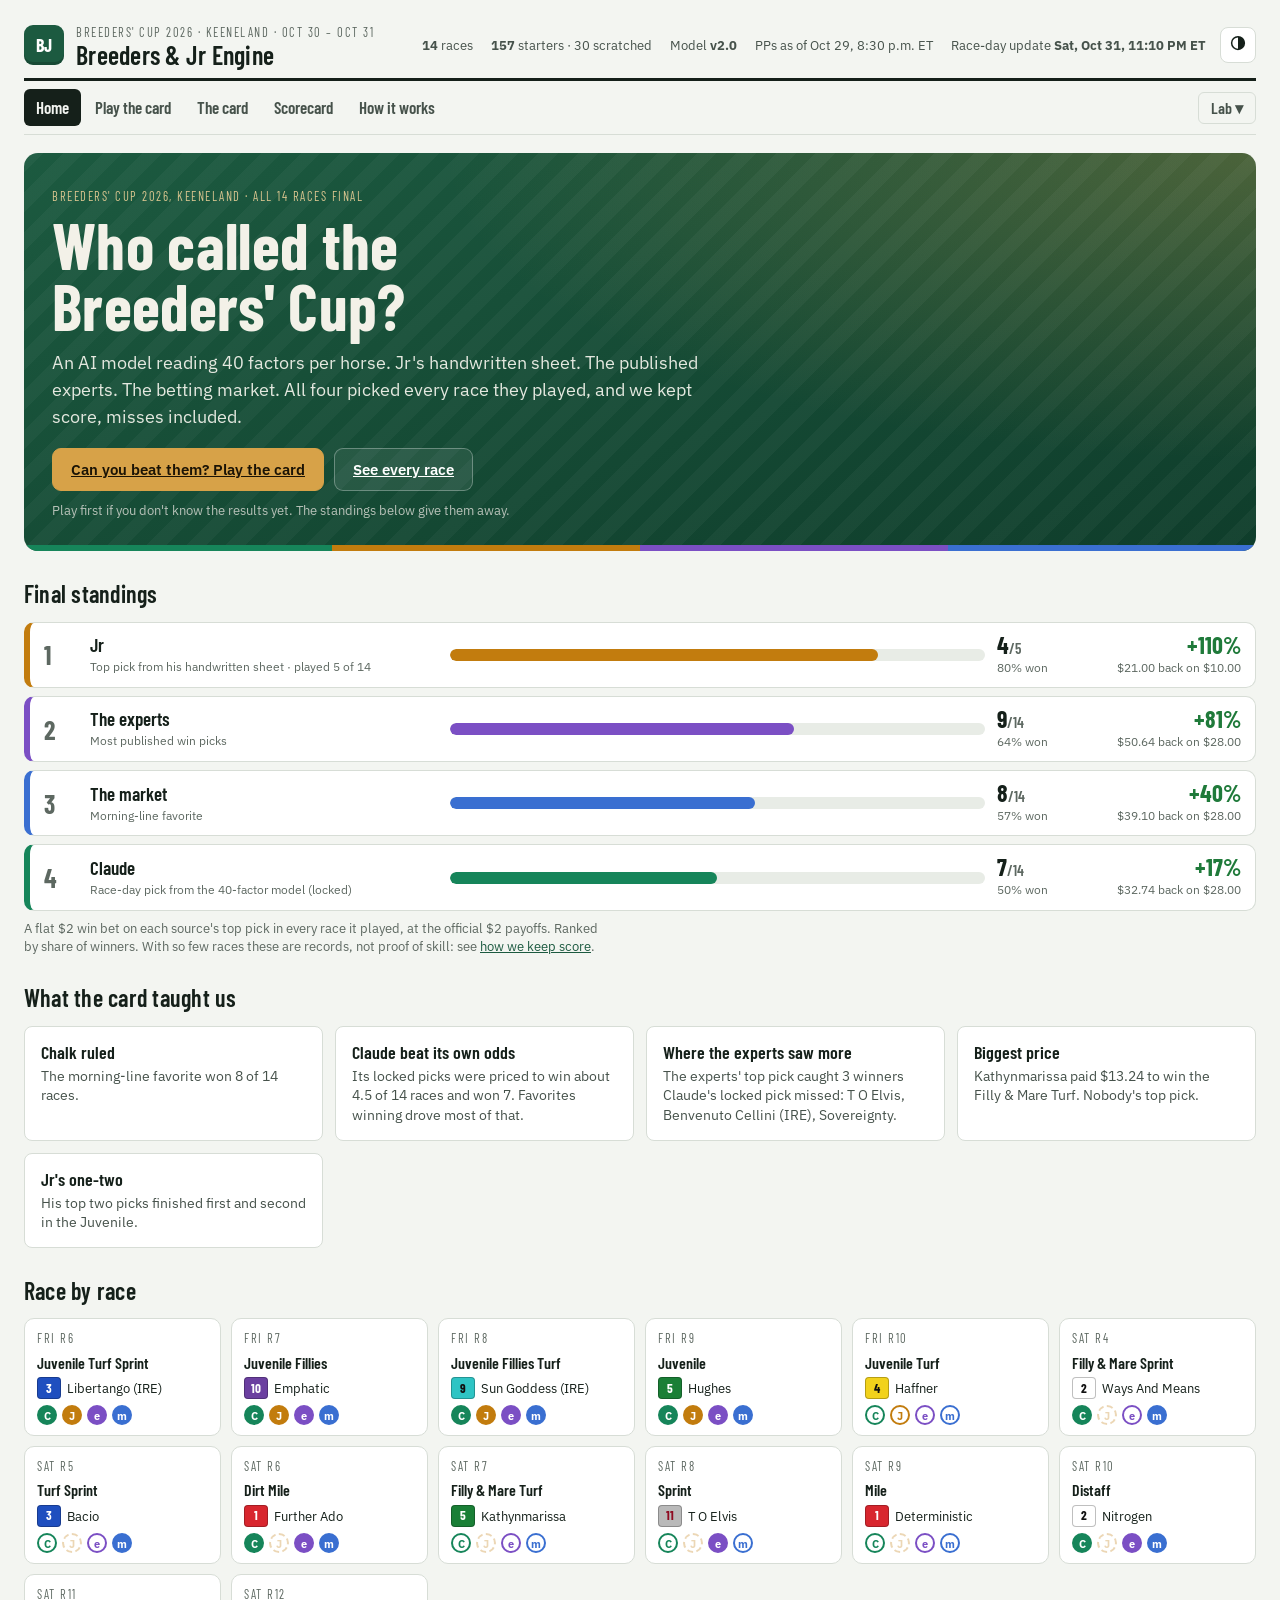
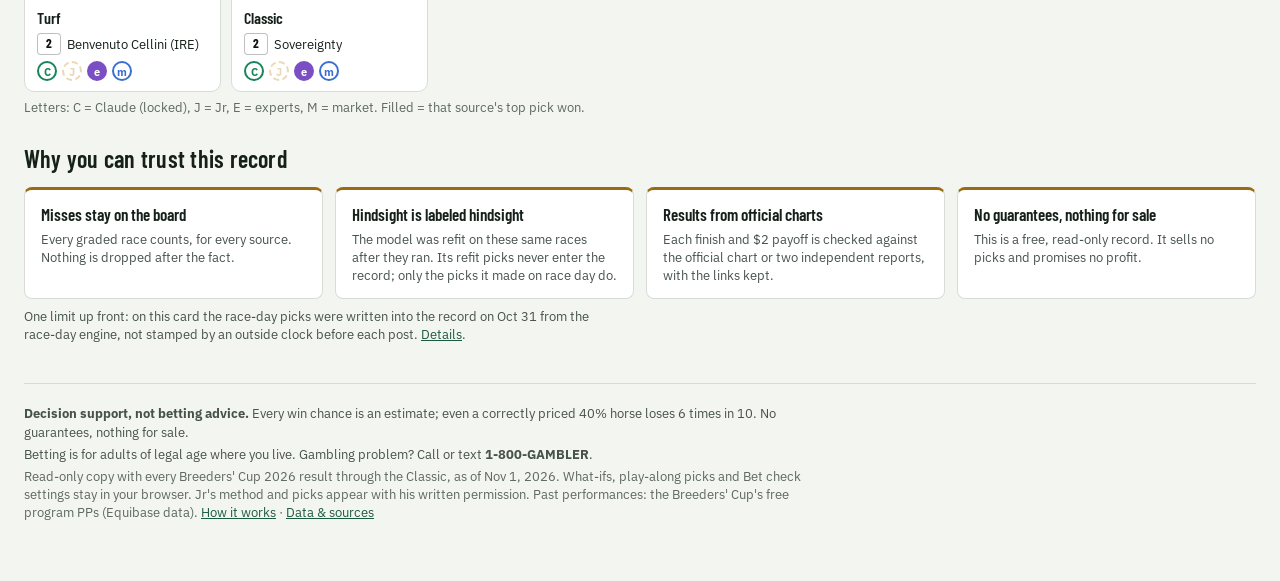
==== commit bcf1a80f: "Race-page call strips, hindsight labels on finished races, contrast fixes Co-Authored-By: Claude Opu" ====
--- a/index.html
+++ b/index.html
@@ -21,11 +21,11 @@
 <style>
 /* Layout: a race-program workbook — tote-style header, tab strip, then dense tables and charts on paper. */
 :root{
-  --bg:#f3f5f1; --paper:#ffffff; --ink:#15201a; --ink2:#46524b; --muted:#6c776f; --line:#d7ddd6; --line2:#e8ece6;
+  --bg:#f3f5f1; --paper:#ffffff; --ink:#15201a; --ink2:#46524b; --muted:#5d6861; --line:#d7ddd6; --line2:#e8ece6;
   --accent:#1c5a40; --accent-ink:#ffffff; --brass:#9a6a12;
   --s-claude:#16855a; --s-jr:#c27c0e; --s-mkt:#3a6fd1; --neutral:#a3aaa4;
   --hl-green:rgba(96,200,60,.34); --hl-yellow:rgba(255,226,40,.55);
-  --good:#1f7a3a; --warn:#a86a00; --bad:#b3261e;
+  --good:#1f7a3a; --warn:#8f5a00; --bad:#b3261e;
   --chip-ring:rgba(0,0,0,.25);
   --f-display:"Barlow Condensed","Arial Narrow",Arial,sans-serif; --f-body:"IBM Plex Sans",system-ui,-apple-system,"Segoe UI",sans-serif; --f-mono:"IBM Plex Mono",ui-monospace,Menlo,Consolas,monospace;
 }
@@ -78,7 +78,7 @@
 tr.click{cursor:pointer} tr.click:hover td{background:var(--line2)}
 tr[data-go]:focus-visible{outline:2px solid var(--s-mkt);outline-offset:-2px}
 p,li,.note{overflow-wrap:break-word}
-tr.dim td{opacity:.55}
+tr.dim td{opacity:.7}
 .chip{display:inline-flex;align-items:center;justify-content:center;min-width:24px;height:22px;padding:0 5px;border-radius:4px;font:700 13px/1 var(--f-display);box-shadow:inset 0 0 0 1px var(--chip-ring);vertical-align:middle}
 .hname{font-weight:500}
 .tag{display:inline-block;font-size:11.5px;font-weight:600;padding:1px 7px;border-radius:999px;border:1px solid var(--line);color:var(--ink2);white-space:nowrap}
@@ -198,7 +198,7 @@
 .call{position:relative;display:flex;flex-direction:column;gap:3px;padding:10px 12px;border-radius:10px;border:1px solid var(--line);border-top:4px solid var(--cc);background:var(--bg)}
 .call-c{--cc:var(--s-claude)} .call-j{--cc:var(--s-jr)} .call-e{--cc:var(--s-exp)} .call-m{--cc:var(--s-mkt)}
 .call b{font:600 15.5px/1.15 var(--f-display)}
-.call.hit{background:color-mix(in srgb,var(--good) 12%,var(--paper));border-color:var(--good)} .call.miss{opacity:.72}
+.call.hit{background:color-mix(in srgb,var(--good) 12%,var(--paper));border-color:var(--good)} .call.miss{background:var(--paper)} .call.miss b{color:var(--ink2)}
 .call .verdict{position:absolute;top:8px;right:10px;font:700 11px var(--f-body);text-transform:uppercase;letter-spacing:.08em;color:var(--muted)} .call.hit .verdict{color:var(--good)}
 .field{display:grid;gap:6px;grid-template-columns:repeat(auto-fill,minmax(230px,1fr))}
 .horse{display:flex;align-items:center;gap:8px;text-align:left;padding:8px 10px;border-radius:9px;border:1px solid var(--line);background:var(--paper);color:var(--ink);font:500 14px var(--f-body);cursor:pointer;min-height:44px}
@@ -244,6 +244,7 @@
 }
 .call .cn{display:flex;gap:6px;align-items:center;min-width:0} .call .cn b{overflow:hidden;text-overflow:ellipsis}
 @media (max-width:640px){header.top{flex-wrap:nowrap;align-items:center;padding:10px 0 8px;border-bottom-width:2px} .brand .mark{width:34px;height:34px;font-size:16px} .brand .eyebrow{font-size:10.5px;letter-spacing:.08em} .g4{grid-template-columns:repeat(2,minmax(0,1fr));gap:10px} .kpi b{font-size:26px}}
+.call-w{--cc:var(--brass);background:var(--paper)} .rcalls{margin:12px 0}
 </style>
 </head><body>
 <a class="skip" href="#app">Skip to content</a>
@@ -1199,7 +1200,7 @@
 var A = {};
 
 // Standard US saddle-cloth colors (program numbers), as printed in the official program.
-var CLOTH = { 1: ['#d8262e', '#fff'], 2: ['#ffffff', '#111'], 3: ['#1f4fbf', '#fff'], 4: ['#f2d21b', '#111'], 5: ['#1d8a3b', '#fff'], 6: ['#111111', '#f2d21b'], 7: ['#f08a24', '#111'], 8: ['#f5a3c0', '#111'], 9: ['#2ec4c4', '#111'], 10: ['#6b3fa0', '#fff'], 11: ['#9a9a9a', '#c8102e'], 12: ['#a4d65e', '#111'], 13: ['#6b4226', '#fff'], 14: ['#7a1f2b', '#f2d21b'], 15: ['#c3b091', '#111'], 16: ['#7c9cc9', '#c8102e'], 17: ['#1b2a4a', '#fff'], 18: ['#1f4d2b', '#f2d21b'], 19: ['#9fd3ee', '#c8102e'], 20: ['#d0308a', '#f2d21b'] };
+var CLOTH = { 1: ['#d8262e', '#fff'], 2: ['#ffffff', '#111'], 3: ['#1f4fbf', '#fff'], 4: ['#f2d21b', '#111'], 5: ['#1a7f36', '#fff'], 6: ['#111111', '#f2d21b'], 7: ['#f08a24', '#111'], 8: ['#f5a3c0', '#111'], 9: ['#2ec4c4', '#111'], 10: ['#6b3fa0', '#fff'], 11: ['#b9b9b9', '#8f0b21'], 12: ['#a4d65e', '#111'], 13: ['#6b4226', '#fff'], 14: ['#7a1f2b', '#f2d21b'], 15: ['#c3b091', '#111'], 16: ['#9bb8e3', '#8a0a1f'], 17: ['#1b2a4a', '#fff'], 18: ['#1f4d2b', '#f2d21b'], 19: ['#9fd3ee', '#a00d25'], 20: ['#a01f6a', '#f2d21b'] };
 function cloth(p) { return CLOTH[parseInt(p, 10)] || ['#777', '#fff']; }
 function chip(p) { var c = cloth(p); return '<span class="chip" style="background:' + c[0] + ';color:' + c[1] + '" title="Program number ' + esc(p) + '">' + esc(p) + '</span>'; }
 function svgChip(p, x, y) { var c = cloth(p); return '<rect x="' + x + '" y="' + (y - 9) + '" width="22" height="18" rx="3" fill="' + c[0] + '" stroke="rgba(0,0,0,.3)"/><text x="' + (x + 11) + '" y="' + (y + 4) + '" text-anchor="middle" style="font:700 12px Barlow Condensed,Arial Narrow,sans-serif;fill:' + c[1] + '">' + esc(p) + '</text>'; }
@@ -1510,6 +1511,14 @@
   else if (x === 'play-share') doShare();
 }
 
+// The four calls on a race page; verdicts only once the race is official.
+function raceCalls(r) {
+  var c = callsOf(r); if (!c) return ''; var done = !!c.win;
+  return '<div class="calls rcalls">' + SRC.map(function (s0) { var p = c[s0.k]; var st = done && p ? (p === c.win ? ' hit' : ' miss') : '';
+    return '<div class="call call-' + s0.cls + st + '"><span class="eyebrow">' + esc(s0.name) + (s0.k === 'claude' && done ? ' · race day' : '') + '</span>' + (p ? '<span class="cn">' + chip(p) + ' <b>' + esc(hName(r.id, p)) + '</b></span>' : '<span class="small muted">' + (s0.k === 'jr' ? 'didn\'t play this race' : 'no pick') + '</span>') + (done && p ? '<span class="verdict">' + (p === c.win ? 'Winner' : 'Missed') + '</span>' : '') + '</div>'; }).join('') +
+    (done ? '<div class="call call-w"><span class="eyebrow">Winner</span><span class="cn">' + chip(c.win) + ' <b>' + esc(hName(r.id, c.win)) + '</b></span><span class="small muted">' + (c.pay != null ? '$2 win paid ' + money(c.pay) : 'payoff not on file') + '</span></div>' : '') + '</div>';
+}
+
 // ---------- routing ----------
 var LAB_VIEWS = ['forecast', 'races', 'horses', 'horse', 'situations', 'connections', 'factors', 'factor', 'jr', 'model', 'cards', 'data'];
 function route() {
@@ -1803,6 +1812,7 @@
   var t = S.ui.raceTab;
   var h = raceNav(rid) + '<div class="racehead"><span class="rn">R' + r.cardRace + '</span><div><h2 style="margin:0">' + esc(r.name) + '</h2><div class="ink2 small">' + esc(dateLong(r.date)) + ' · ' + esc(r.post) + ' ET' + (localPost(r) ? ' (' + esc(localPost(r)) + ' your time)' : '') + ' · ' + esc(r.distance) + ' ' + esc(r.surface) + ' · ' + esc(r.grade || '') + ' ' + esc(r.purse || '') + ' · ' + activeH(a).length + ' starters ' + confTag(a) + (a.M.mixedScale ? ' <span class="tag warn" title="This field mixes US speed figures with overseas ratings; the speed weight is halved">mixed figure scales</span>' : '') + (a.C.source === 'Live odds' ? ' <span class="tag acc">live odds</span>' : '') + staleTag(r) + '</div></div></div>';
   var tabs = [['overview', 'Overview'], ['situation', 'Situation & pace'], ['horses', 'Horse by horse'], ['matrix', 'Factor matrix'], ['jr', 'Jr vs consensus'], ['exotics', 'Exactas & trifectas'], ['bets', 'Bet check']].concat(canSave() ? [['edit', 'Race-day updates']] : []);
+  h += raceCalls(r);
   h += '<div class="subtabs">' + tabs.map(function (x) { return '<button class="' + (t === x[0] ? 'on' : '') + '" data-rt="' + x[0] + '">' + x[1] + '</button>'; }).join('') + '</div>';
   if (t === 'overview') h += raceOverview(a);
   else if (t === 'horses') h += raceHorses(a);
@@ -1817,7 +1827,8 @@
 function raceOverview(a) {
   var r = a.race; var hs = activeH(a).slice().sort(function (x, y) { return a.M.p[y.pgm] - a.M.p[x.pgm]; });
   var top = hs[0];
-  var h = '<p><b>' + esc(top.name) + ' is Claude\'s top choice at ' + pct(a.M.p[top.pgm], 0) + '</b> (market ' + pct(a.C.q[top.pgm], 0) + ', fair odds ' + E.fmtOdds(a.M.p[top.pgm]) + '). Market favorite: ' + esc(horse(r.id, a.C.order[0]).name) + '.' + (r.jr ? ' Jr\'s picks: ' + r.jr.picks.map(function (p) { var hh = horse(r.id, p); return esc(p) + ' ' + esc(hh ? hh.name : '?') + (hh && hh.status === 'scratched' ? ' (scratched)' : ''); }).join(', ') + '.' : ' Jr has not picked this race yet.') + '</p>';
+  var fin = hasRes(r.id);
+  var h = (fin ? '<p class="small muted">This race is official. The numbers below come from today\'s refit model (' + esc(weightsNow().version || '') + '), which was tuned on these results: read them as hindsight. The race-day call is in the strip above.</p>' : '') + '<p><b>' + esc(top.name) + (fin ? ' tops the refit model at ' : ' is Claude\'s top choice at ') + pct(a.M.p[top.pgm], 0) + '</b> (market ' + pct(a.C.q[top.pgm], 0) + ', fair odds ' + E.fmtOdds(a.M.p[top.pgm]) + '). Market favorite: ' + esc(horse(r.id, a.C.order[0]).name) + '.' + (r.jr ? ' Jr\'s picks: ' + r.jr.picks.map(function (p) { var hh = horse(r.id, p); return esc(p) + ' ' + esc(hh ? hh.name : '?') + (hh && hh.status === 'scratched' ? ' (scratched)' : ''); }).join(', ') + '.' : (fin ? ' Jr didn\'t play this race.' : ' Jr has not picked this race yet.')) + '</p>';
   if (a.race.jr && a.M0 && a.M0.order[0] !== a.M.order[0]) h += '<p class="note">Jr\'s picks are one small input to the model, and here they decide the top spot: with them switched off, the top choice would be ' + esc(horse(r.id, a.M0.order[0]).name) + ' (' + pct(a.M0.p[a.M0.order[0]], 0) + ' vs ' + pct(a.M0.p[a.M.order[0]], 0) + ').</p>';
   r.horses.filter(function (x) { return x.status === 'doubtful'; }).forEach(function (d) {
     var alt = JSON.parse(JSON.stringify(r)); alt.horses.forEach(function (x) { if (x.pgm === d.pgm) x.status = 'scratched'; });
@@ -1922,7 +1933,8 @@
   var h = '<div class="filters"><a class="btn" href="#race-' + rid + '">← ' + esc(raceTitle(r)) + '</a>' + (prev ? '<a class="btn" href="#horse-' + rid + '-' + prev.pgm + '">' + chip(prev.pgm) + ' prev</a>' : '') + (next ? '<a class="btn" href="#horse-' + rid + '-' + next.pgm + '">next ' + chip(next.pgm) + '</a>' : '') + '</div>';
   var bc = cloth(pgm); h += '<div class="racehead"><span class="chip" style="background:' + bc[0] + ';color:' + bc[1] + ';height:40px;min-width:40px;font-size:24px">' + esc(pgm) + '</span><div><h2 style="margin:0">' + esc(hh.name) + statusTag(hh) + '</h2><div class="ink2 small">' + esc(raceTitle(r)) + ' · ML ' + esc(hh.ml) + ' · ' + esc(titleCase(hh.trainer)) + ' / ' + esc(titleCase(hh.jockey)) + (hh.wt ? ' · ' + hh.wt + ' lb' : '') + '</div>' + (hh.note ? '<div class="small" style="color:var(--warn)">' + esc(hh.note) + '</div>' : '') + '</div></div>';
   var ji = r.jr ? r.jr.picks.indexOf(pgm) : -1;
-  h += '<div class="grid g4" style="margin:12px 0">' + kpi(act ? pct(a.M.p[pgm]) : '—', 'Claude win chance', act ? 'fair odds ' + E.fmtOdds(a.M.p[pgm]) + ' · rank ' + (a.M.order.indexOf(pgm) + 1) + ' of ' + a.M.order.length : 'not a starter') +
+  if (hasRes(rid)) h += '<p class="small muted" style="margin-top:8px">Official race: win chances here are from the refit model, tuned on these results (hindsight). ' + (S.results[rid].pre && S.results[rid].pre.top ? 'Claude\'s race-day pick was #' + esc(S.results[rid].pre.top) + ' ' + esc((horse(rid, String(S.results[rid].pre.top)) || {}).name || '') + '.' : '') + '</p>';
+  h += '<div class="grid g4" style="margin:12px 0">' + kpi(act ? pct(a.M.p[pgm]) : '—', hasRes(rid) ? 'Claude win chance (refit)' : 'Claude win chance', act ? 'fair odds ' + E.fmtOdds(a.M.p[pgm]) + ' · rank ' + (a.M.order.indexOf(pgm) + 1) + ' of ' + a.M.order.length : 'not a starter') +
     kpi(act ? pct(a.C.q[pgm]) : '—', 'market chance', 'morning line ' + hh.ml) + kpi(act && a.V.all[pgm] != null ? a.V.all[pgm] + ' / 40' : '—', 'factor greens', act && a.V.all[pgm] != null ? 'non-market 35: ' + a.V.form[pgm] + ' · Jr-method ' + (a.J.counts[pgm] || 0) : 'not a starter: not ranked') + kpi(ji >= 0 ? '#' + (ji + 1) : '—', 'Jr\'s pick', r.jr ? 'his order: ' + r.jr.picks.join('-') : 'no picks for this race') + '</div>';
   h += '<div class="cols2"><div class="panel"><h3 style="margin-top:0">What moved the win chance</h3><p class="small ink2">Start from the market, then add each part of the model in turn.</p>' + (act ? waterfall(a, pgm) : '<p class="muted">Not a starter.</p>') + '</div><div class="panel"><h3 style="margin-top:0">Speed, oldest to latest</h3><p class="small ink2">Dashed line = the 3-race average Jr uses. Overseas ratings are shown as printed (T) and placed on the US scale.</p>' + speedChart(hh, f) + '</div></div>';
   // factor table
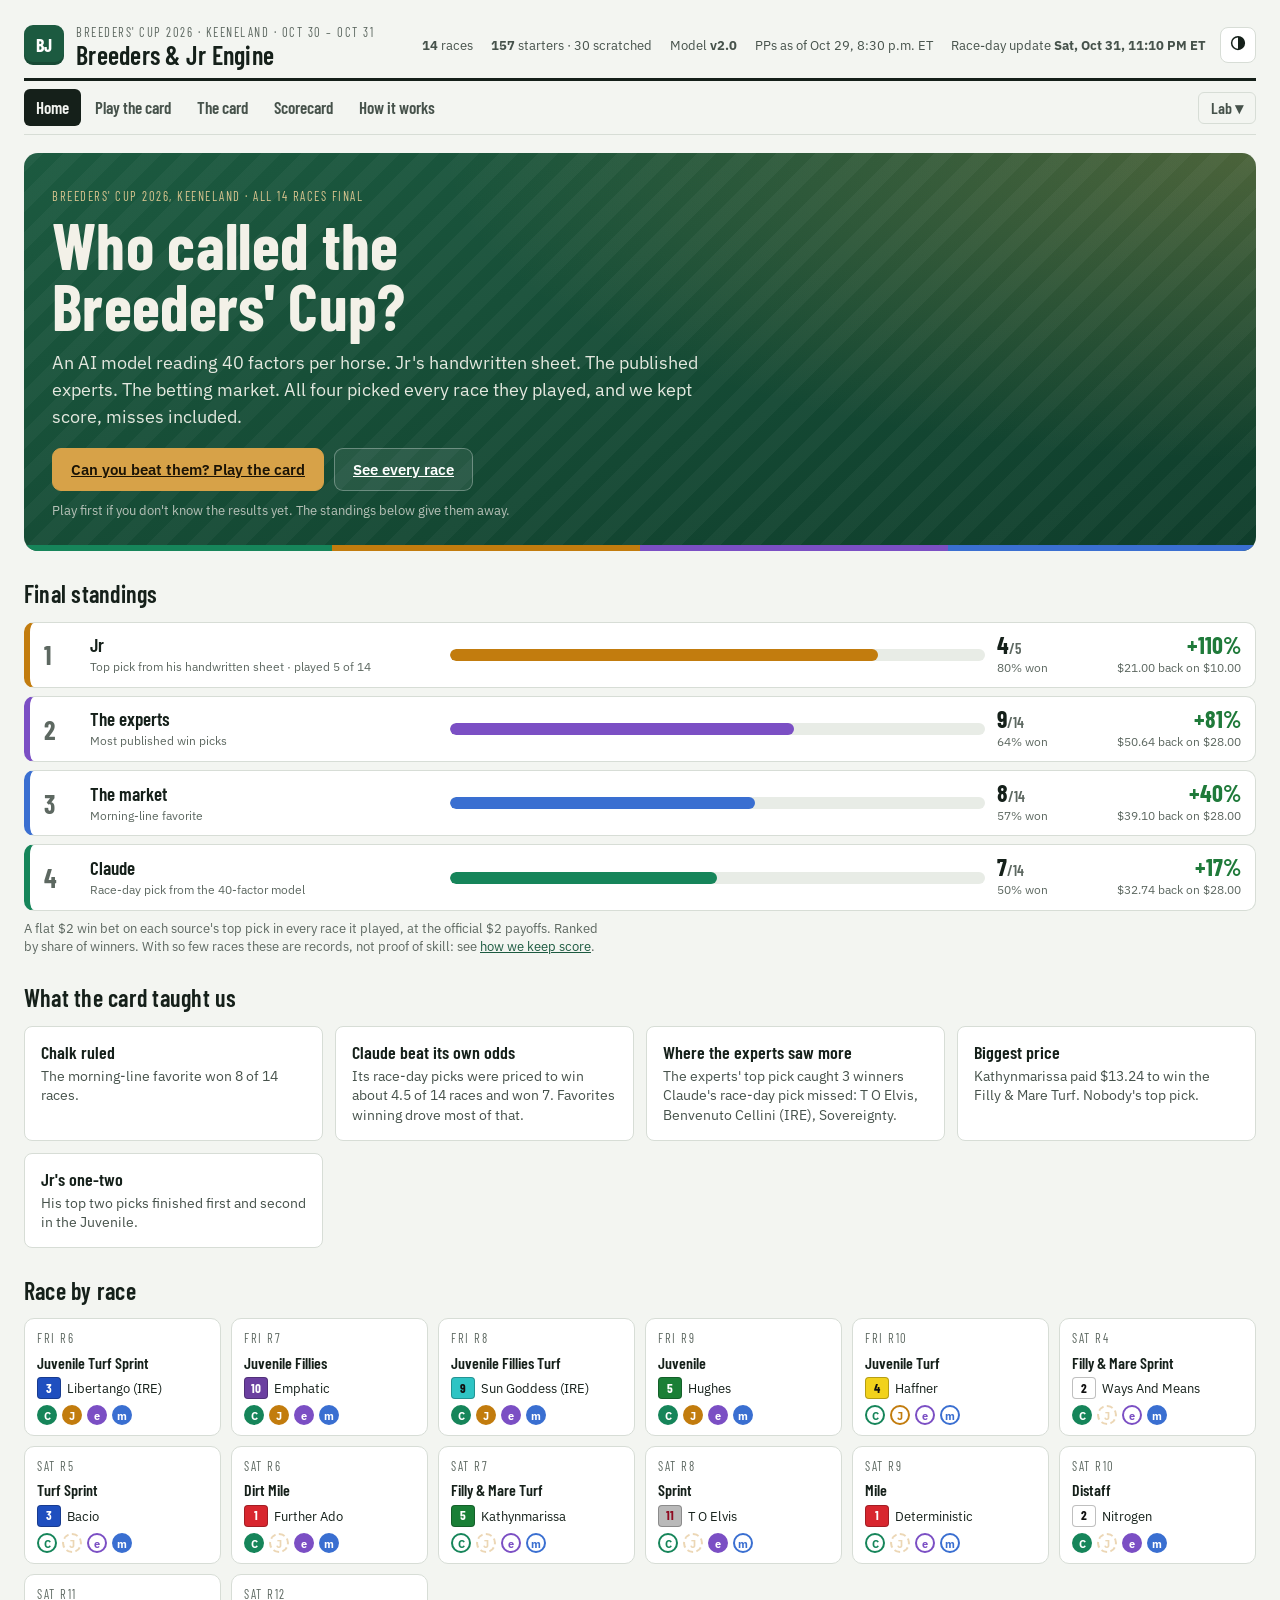
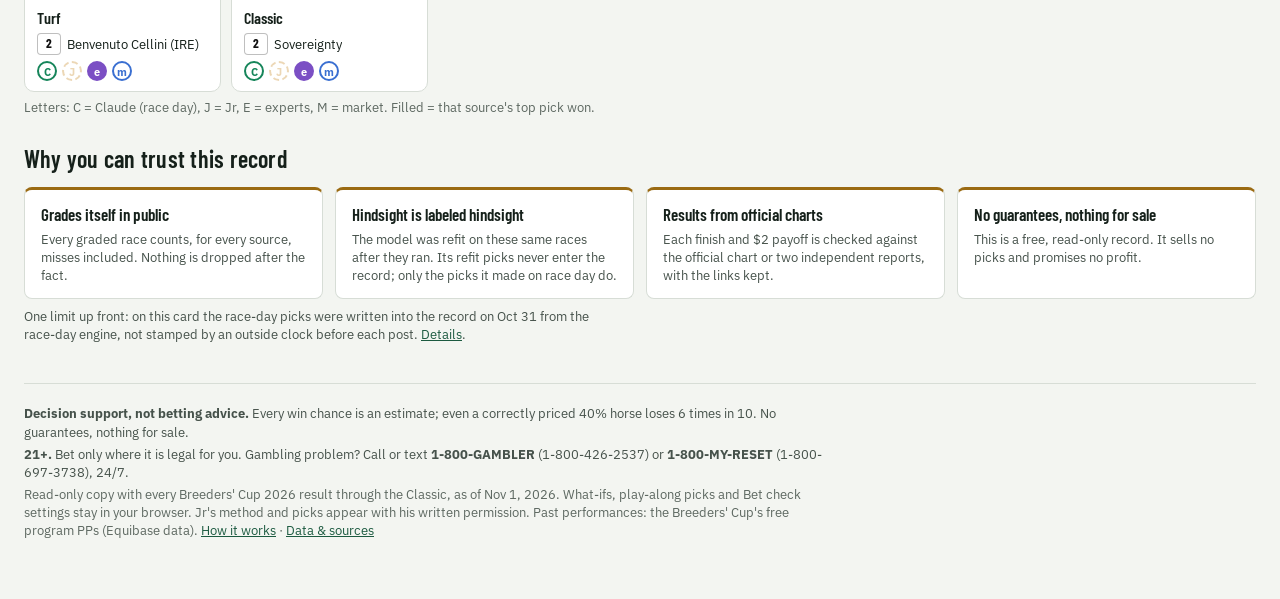
==== commit 2422f8f2: "Research and fact-check fixes: helplines, takeout ranges, race-day wording, record fingerprint - 1-8" ====
--- a/index.html
+++ b/index.html
@@ -245,6 +245,7 @@
 .call .cn{display:flex;gap:6px;align-items:center;min-width:0} .call .cn b{overflow:hidden;text-overflow:ellipsis}
 @media (max-width:640px){header.top{flex-wrap:nowrap;align-items:center;padding:10px 0 8px;border-bottom-width:2px} .brand .mark{width:34px;height:34px;font-size:16px} .brand .eyebrow{font-size:10.5px;letter-spacing:.08em} .g4{grid-template-columns:repeat(2,minmax(0,1fr));gap:10px} .kpi b{font-size:26px}}
 .call-w{--cc:var(--brass);background:var(--paper)} .rcalls{margin:12px 0}
+.fp{margin-top:10px;padding:10px 12px;border:1px dashed var(--line);border-radius:8px;max-width:820px} .fp code{font-size:12px;word-break:break-all}
 </style>
 </head><body>
 <a class="skip" href="#app">Skip to content</a>
@@ -287,7 +288,7 @@
 </main>
 <footer class="foot">
   <p><b>Decision support, not betting advice.</b> Every win chance is an estimate; even a correctly priced 40% horse loses 6 times in 10. No guarantees, nothing for sale.</p>
-  <p>Betting is for adults of legal age where you live. Gambling problem? Call or text <b>1-800-GAMBLER</b>.</p>
+  <p><b>21+.</b> Bet only where it is legal for you. Gambling problem? Call or text <b>1-800-GAMBLER</b> (1-800-426-2537) or <b>1-800-MY-RESET</b> (1-800-697-3738), 24/7.</p>
   <p class="muted">Read-only copy with every Breeders' Cup 2026 result through the Classic, as of Nov 1, 2026. What-ifs, play-along picks and Bet check settings stay in your browser. Jr's method and picks appear with his written permission. Past performances: the Breeders' Cup's free program PPs (Equibase data). <a href="#how">How it works</a> · <a href="#data">Data &amp; sources</a></p>
 </footer>
 </div>
@@ -301,6 +302,7 @@
 <div id="tip" role="tooltip"></div>
 <div class="toast" id="toast" role="status" aria-live="polite"></div>
 <script>window.__DBDUMP__={"races":{"bc26-sat-r5":{"cardRace":5,"date":"2026-10-31","day":"Sat","distance":"5 1/2f","grade":"G1","horses":[{"ae":false,"experts":[],"g1":[[3,0.75]],"grw":"G2","jockey":"Kendrick Carmouche","ml":"30-1","name":"John The Beer Man","note":null,"pgm":"1","races":[{"d":"05Sep26","dist":"6f","dq":false,"fav":true,"fig":98,"fin":7,"fl":6,"fo":0,"fs":11,"ft":"E","gr":"2","mg":4,"odds":1.42,"pace":143,"sc":"fmp","trk":"KD"},{"d":"09Aug26","dist":"5K","dq":false,"fav":false,"fig":105,"fin":1,"fl":5.5,"fo":0,"fs":8,"ft":"E","gr":"2","mg":0.05,"odds":3.46,"pace":116,"sc":"fmp","trk":"Sar"},{"d":"06Jun26","dist":"5K","dq":false,"fav":false,"fig":103,"fin":3,"fl":5.5,"fo":0,"fs":10,"ft":"E","gr":"1","mg":0.75,"odds":5.97,"pace":102,"sc":"fmp","trk":"Sar"},{"d":"25Apr26","dist":"6f","dq":false,"fav":false,"fig":98,"fin":1,"fl":6,"fo":0,"fs":10,"ft":"E","gr":"Aoc","mg":2.25,"odds":2.41,"pace":114,"sc":"ylo","trk":"Aqu"},{"d":"22Mar26","dist":"5K","dq":false,"fav":false,"fig":98,"fin":1,"fl":5.5,"fo":0,"fs":7,"ft":"E","gr":"Alw","mg":1.5,"odds":3.2,"pace":112,"sc":"fmp","trk":"FG"},{"d":"19May24","dist":"1B","dq":false,"fav":true,"fig":89,"fin":1,"fl":8.5,"fo":0,"fs":12,"ft":"E","gr":"Msw","mg":0.75,"odds":1.75,"pace":101,"sc":"fmp","trk":"Baq"}],"rec":{"2026":[5,3],"BCTurf":[1,0],"BCTurfFull":[1,0,1,0],"Dirt":[0,0],"Distance":[3,2],"Life":[8,4],"Synthetic":[0,0],"Turf":[8,4],"WetDirt":[0,0],"WetTurf":[1,1]},"status":"starter","trainer":"Rob Atras","works":[[9,15],[24,46],[12,57],[37,37]],"wt":126},{"ae":false,"experts":[],"g1":[[1,2.5],[15,7.75]],"grw":"G1G2G3","jockey":"Luis Saez","ml":"15-1","name":"Shisospicy","note":null,"pgm":"2","races":[{"d":"01May26","dist":"5K","dq":false,"fav":true,"fig":82,"fin":7,"fl":5.5,"fo":0,"fs":7,"ft":"E","gr":"2","mg":11,"odds":0.71,"pace":85,"sc":"fmp","trk":"CD"},{"d":"01Nov25","dist":"5f","dq":false,"fav":false,"fig":120,"fin":1,"fl":5,"fo":0,"fs":12,"ft":"E","gr":"1","mg":2.5,"odds":5.3,"pace":116,"sc":"fmp","trk":"Dmr"},{"d":"06Sep25","dist":"6K","dq":false,"fav":false,"fig":99,"fin":1,"fl":6.5,"fo":0,"fs":12,"ft":"E","gr":"2","mg":3,"odds":3.21,"pace":131,"sc":"gdp","trk":"KD"},{"d":"20Jun25","dist":"6f","dq":false,"fav":false,"fig":87,"fin":15,"fl":6,"fo":1,"fs":21,"ft":"T","gr":"1","mg":7.75,"odds":10,"pace":null,"sc":"gfp","trk":"eAsc"},{"d":"10May25","dist":"5K","dq":false,"fav":true,"fig":103,"fin":1,"fl":5.5,"fo":0,"fs":13,"ft":"E","gr":"3","mg":4.25,"odds":1.4,"pace":99,"sc":"fmp","trk":"CD"},{"d":"11Apr25","dist":"5K","dq":false,"fav":true,"fig":97,"fin":1,"fl":5.5,"fo":0,"fs":12,"ft":"E","gr":"S","mg":0.5,"odds":2.15,"pace":127,"sc":"gdp","trk":"Kee"}],"rec":{"2026":[1,0],"BCTurf":[1,1],"BCTurfFull":[1,1,0,0],"Dirt":[3,1],"Distance":[3,2],"Life":[10,6],"Synthetic":[0,0],"Turf":[7,5],"WetDirt":[0,0],"WetTurf":[2,2]},"status":"starter","trainer":"Jose Francisco D'Angelo","works":[[8,10],[1,5],[3,3],[1,133]],"wt":123},{"ae":false,"experts":[{"n":"Al Bernstein","o":"NBC","src":"doc","t":"win"},{"basis":"first in 'PICKS: 3-10-5'","n":"Ed DeRosa","o":"The Courier Journal","src":"extra","t":"win","url":"https://www.courier-journal.com/story/sports/horses/horse-racing/2026/10/29/breeders-cup-picks-saturday-races-classic-ed-derosa/92173994007/"},{"basis":"'I'll double her up with BACIO'","n":"David Ord","o":"Sporting Life Weekend Panel","src":"extra","t":"win","url":"https://www.sportinglife.com/racing/news/weekend-racing-tips-including-breeders-cup-and-charlie-hall-chase-at-wetherby/235086"},{"basis":"selection in capitals; 'should simply have too much pace'","n":"John Ingles","o":"Sporting Life Weekend Panel","src":"extra","t":"win","url":"https://www.sportinglife.com/racing/news/weekend-racing-tips-including-breeders-cup-and-charlie-hall-chase-at-wetherby/235086"}],"g1":[[1,1.25]],"grw":"G1","jockey":"Juan J. Hernandez","ml":"5-2","name":"Bacio","note":null,"pgm":"3","races":[{"d":"21Aug26","dist":"5f","dq":false,"fav":true,"fig":124,"fin":1,"fl":5,"fo":1,"fs":18,"ft":"T","gr":"1","mg":1.25,"odds":3,"pace":null,"sc":"gsp","trk":"eYor"},{"d":"19Jun26","dist":"5f","dq":false,"fav":true,"fig":120,"fin":1,"fl":5,"fo":1,"fs":27,"ft":"T","gr":"Hcp","mg":3.75,"odds":3,"pace":null,"sc":"gfp","trk":"eAsc"},{"d":"28Apr26","dist":"5f","dq":false,"fav":true,"fig":99,"fin":1,"fl":5,"fo":0,"fs":7,"ft":"E","gr":"Aoc","mg":2,"odds":0.3,"pace":104,"sc":"fmp","trk":"CD"},{"d":"02Nov25","dist":"5f","dq":false,"fav":true,"fig":98,"fin":1,"fl":5,"fo":0,"fs":7,"ft":"E","gr":"Aoc","mg":5.25,"odds":0.9,"pace":112,"sc":"fmp","trk":"Dmr"},{"d":"04Oct25","dist":"5f","dq":false,"fav":true,"fig":87,"fin":2,"fl":5,"fo":0,"fs":12,"ft":"E","gr":"S","mg":0.5,"odds":2.4,"pace":86,"sc":"fmp","trk":"SA"},{"d":"08Aug25","dist":"5f","dq":false,"fav":true,"fig":78,"fin":1,"fl":5,"fo":0,"fs":7,"ft":"E","gr":"Msw","mg":1.75,"odds":0.6,"pace":80,"sc":"ft","trk":"Mth"}],"rec":{"2026":[3,3],"BCTurf":[0,0],"BCTurfFull":[0,0,0,0],"Dirt":[1,1],"Distance":[0,0],"Life":[6,5],"Synthetic":[0,0],"Turf":[5,4],"WetDirt":[0,0],"WetTurf":[1,1]},"status":"starter","trainer":"Wesley A. Ward","works":[[1,3],[1,2],[1,2],[2,2]],"wt":124},{"ae":false,"experts":[],"g1":[],"grw":"G2","jockey":"Manuel Franco","ml":"30-1","name":"Roja","note":null,"pgm":"4","races":[{"d":"01Aug26","dist":"5K","dq":false,"fav":true,"fig":94,"fin":1,"fl":5.5,"fo":0,"fs":6,"ft":"E","gr":"S","mg":0.5,"odds":0.4,"pace":106,"sc":"fmh","trk":"Cnl"},{"d":"04Jun26","dist":"5K","dq":false,"fav":false,"fig":107,"fin":1,"fl":5.5,"fo":0,"fs":9,"ft":"E","gr":"2","mg":1.25,"odds":5.72,"pace":112,"sc":"fmp","trk":"Sar"},{"d":"29Apr26","dist":"5f","dq":false,"fav":true,"fig":96,"fin":1,"fl":5,"fo":0,"fs":9,"ft":"E","gr":"Aoc","mg":1,"odds":0.9,"pace":101,"sc":"fmp","trk":"CD"},{"d":"12Jul25","dist":"5K","dq":false,"fav":true,"fig":95,"fin":1,"fl":5.5,"fo":0,"fs":7,"ft":"E","gr":"S","mg":3.5,"odds":0.7,"pace":101,"sc":"fmp","trk":"Mth"},{"d":"15Jun25","dist":"5K","dq":false,"fav":true,"fig":85,"fin":2,"fl":5.5,"fo":0,"fs":9,"ft":"E","gr":"S","mg":0.1,"odds":1.3,"pace":86,"sc":"fmp","trk":"Lrl"},{"d":"25May25","dist":"5K","dq":false,"fav":true,"fig":78,"fin":1,"fl":5.5,"fo":0,"fs":9,"ft":"E","gr":"Msw","mg":4.25,"odds":1.4,"pace":81,"sc":"fmp","trk":"Lrl"}],"rec":{"2026":[3,3],"BCTurf":[0,0],"BCTurfFull":[0,0,0,0],"Dirt":[2,0],"Distance":[5,4],"Life":[8,5],"Synthetic":[0,0],"Turf":[6,5],"WetDirt":[1,0],"WetTurf":[0,0]},"status":"starter","trainer":"H. Graham Motion","works":[[7,18],[7,36],[15,30],[10,10]],"wt":123},{"ae":false,"experts":[],"g1":[[2,3.5]],"grw":"G2G2","jockey":"Oisin Murphy","ml":"20-1","name":"Time To Dazzle","note":null,"pgm":"5","races":[{"d":"11Oct26","dist":"5K","dq":false,"fav":true,"fig":106,"fin":1,"fl":5.5,"fo":0,"fs":7,"ft":"E","gr":"2","mg":0.1,"odds":2.05,"pace":59,"sc":"ylp","trk":"Kee"},{"d":"29Aug26","dist":"6K","dq":false,"fav":false,"fig":97,"fin":2,"fl":6.5,"fo":0,"fs":10,"ft":"E","gr":"1","mg":3.5,"odds":11.62,"pace":96,"sc":"fmp","trk":"KD"},{"d":"25Jul26","dist":"6K","dq":false,"fav":false,"fig":99,"fin":2,"fl":6.5,"fo":0,"fs":9,"ft":"E","gr":"3","mg":1.5,"odds":3.75,"pace":79,"sc":"fto","trk":"WO"},{"d":"04Jun26","dist":"5K","dq":false,"fav":false,"fig":98,"fin":7,"fl":5.5,"fo":0,"fs":9,"ft":"E","gr":"2","mg":3.75,"odds":10.12,"pace":68,"sc":"fmp","trk":"Sar"},{"d":"01May26","dist":"5K","dq":false,"fav":false,"fig":102,"fin":5,"fl":5.5,"fo":0,"fs":7,"ft":"E","gr":"2","mg":3,"odds":10.83,"pace":57,"sc":"fmp","trk":"CD"},{"d":"12Apr26","dist":"5K","dq":false,"fav":false,"fig":106,"fin":4,"fl":5.5,"fo":0,"fs":11,"ft":"E","gr":"2","mg":3.25,"odds":4.63,"pace":80,"sc":"fmp","trk":"Kee"}],"rec":{"2026":[7,1],"BCTurf":[4,2],"BCTurfFull":[4,2,0,0],"Dirt":[2,1],"Distance":[7,2],"Life":[21,5],"Synthetic":[2,1],"Turf":[19,4],"WetDirt":[0,0],"WetTurf":[4,3]},"status":"starter","trainer":"Mark E. Casse","works":[[4,70],[7,68],[4,10],[9,18]],"wt":123},{"ae":false,"experts":[],"g1":[[2,1]],"grw":"G2","jockey":"Flavien Prat","ml":"8-1","name":"Yellow Card","note":null,"pgm":"6","races":[{"d":"02May26","dist":"5K","dq":false,"fav":false,"fig":113,"fin":1,"fl":5.5,"fo":0,"fs":10,"ft":"E","gr":"2","mg":0.25,"odds":2.9,"pace":118,"sc":"fmp","trk":"CD"},{"d":"04Apr26","dist":"5K","dq":false,"fav":false,"fig":104,"fin":2,"fl":5.5,"fo":0,"fs":12,"ft":"E","gr":"2","mg":1.25,"odds":4.26,"pace":63,"sc":"fmp","trk":"Kee"},{"d":"08Feb26","dist":"6f","dq":false,"fav":false,"fig":111,"fin":1,"fl":6,"fo":0,"fs":7,"ft":"E","gr":"","mg":1.5,"odds":3.2,"pace":97,"sc":"fmp","trk":"SA"},{"d":"29Dec25","dist":"6K","dq":false,"fav":false,"fig":107,"fin":6,"fl":6.5,"fo":0,"fs":10,"ft":"E","gr":"2","mg":5,"odds":7.1,"pace":115,"sc":"fmy","trk":"SA"},{"d":"30Nov25","dist":"5f","dq":false,"fav":true,"fig":116,"fin":5,"fl":5,"fo":0,"fs":10,"ft":"E","gr":"S","mg":1,"odds":1.9,"pace":109,"sc":"fmp","trk":"Dmr"},{"d":"27Sep25","dist":"6K","dq":false,"fav":false,"fig":114,"fin":2,"fl":6.5,"fo":0,"fs":8,"ft":"E","gr":"2","mg":0.5,"odds":6.4,"pace":119,"sc":"fmy","trk":"SA"}],"rec":{"2026":[3,2],"BCTurf":[1,0],"BCTurfFull":[1,0,1,0],"Dirt":[3,1],"Distance":[3,1],"Life":[14,5],"Synthetic":[2,1],"Turf":[11,4],"WetDirt":[0,0],"WetTurf":[1,0]},"status":"starter","trainer":"Michael W. McCarthy","works":[[11,19],[2,37],[11,39],[5,48]],"wt":126},{"ae":false,"experts":[{"n":"Zoe Cadman","o":"1/ST","src":"doc","t":"win"},{"basis":"first-named; 'can win the Turf Sprint'; looking to beat Bacio","n":"Kenny Peck","o":"Daily Racing Form (via VSiN)","src":"extra","t":"win","url":"https://vsin.com/horse-racing/breeders-cup-picks-for-saturday-october-31-from-david-aragona-and-kenny-peck-of-daily-racing-form/"},{"basis":"prose: Bacio 'a sitting duck for Comanche Brave'","n":"Paul Kealy","o":"Racing Post","src":"extra","t":"win","url":"https://www.racingpost.com/news/opinion/comment/i-am-giving-the-breeders-cup-a-try-this-year-just-not-the-dirt-stuff-and-backing-this-aidan-obrien-trained-filly-looks-like-free-money-a56kh9a4oPw7/"},{"basis":"'I'm also picking COMANCHE BRAVE to beat Bacio'","n":"Steve Andersen (DRF)","o":"Sporting Life","src":"extra","t":"win","url":"https://www.sportinglife.com/racing/news/breeders-cup-tips-best-bets-and-longshots-for-keeneland-2026-from-daily-racing-form-correspondent-steve-andersen/235101"},{"basis":"'all my eggs in one basket with COMANCHE BRAVE'","n":"Nic Doggett","o":"Sporting Life Weekend Panel","src":"extra","t":"win","url":"https://www.sportinglife.com/racing/news/weekend-racing-tips-including-breeders-cup-and-charlie-hall-chase-at-wetherby/235086"}],"g1":[[1,1.25],[1,1],[7,2.5],[5,6.25]],"grw":"G1G1G2","jockey":"Billy Loughnane","ml":"3-1","name":"Comanche Brave (IRE)","note":null,"pgm":"7","races":[{"d":"13Sep26","dist":"5f","dq":false,"fav":true,"fig":122,"fin":1,"fl":5,"fo":1,"fs":17,"ft":"T","gr":"1","mg":1.25,"odds":2.5,"pace":null,"sc":"ylp","trk":"eCur"},{"d":"11Jul26","dist":"6f","dq":false,"fav":false,"fig":122,"fin":1,"fl":6,"fo":1,"fs":11,"ft":"T","gr":"1","mg":1,"odds":11,"pace":null,"sc":"gfp","trk":"eNew"},{"d":"20Jun26","dist":"6f","dq":false,"fav":false,"fig":110,"fin":7,"fl":6,"fo":1,"fs":18,"ft":"T","gr":"1","mg":2.5,"odds":7.5,"pace":null,"sc":"gfp","trk":"eAsc"},{"d":"23May26","dist":"6f","dq":false,"fav":true,"fig":118,"fin":1,"fl":6,"fo":1,"fs":10,"ft":"T","gr":"2","mg":2,"odds":1.75,"pace":null,"sc":"gdp","trk":"eCur"},{"d":"26Apr26","dist":"6f","dq":false,"fav":false,"fig":null,"fin":5,"fl":6,"fo":1,"fs":8,"ft":null,"gr":"1","mg":6.25,"odds":366,"pace":null,"sc":"gfp","trk":"eST"},{"d":"14Feb26","dist":"6M","dq":false,"fav":false,"fig":null,"fin":3,"fl":6,"fo":1,"fs":13,"ft":null,"gr":"2","mg":1,"odds":null,"pace":null,"sc":"gfp","trk":"eKar"}],"rec":{"2026":[7,3],"BCTurf":[0,0],"BCTurfFull":[0,0,0,0],"Dirt":[1,0],"Distance":[0,0],"Life":[16,5],"Synthetic":[1,0],"Turf":[15,5],"WetDirt":[0,0],"WetTurf":[8,3]},"status":"starter","trainer":"Donnacha O'Brien","works":[],"wt":126},{"ae":false,"experts":[],"g1":[],"grw":"G2G3","jockey":"Jose L. Ortiz","ml":"12-1","name":"Possiblemente","note":null,"pgm":"8","races":[{"d":"05Sep26","dist":"6f","dq":false,"fav":false,"fig":106,"fin":1,"fl":6,"fo":0,"fs":11,"ft":"E","gr":"2","mg":1.25,"odds":4.79,"pace":149,"sc":"fmp","trk":"KD"},{"d":"05Jul26","dist":"5K","dq":false,"fav":false,"fig":94,"fin":2,"fl":5.5,"fo":0,"fs":8,"ft":"E","gr":"S","mg":2.75,"odds":7.28,"pace":83,"sc":"fmp","trk":"Sar"},{"d":"30May26","dist":"6f","dq":false,"fav":false,"fig":99,"fin":1,"fl":6,"fo":0,"fs":7,"ft":"E","gr":"3","mg":1,"odds":4.45,"pace":85,"sc":"fto","trk":"WO"},{"d":"02May26","dist":"5K","dq":false,"fav":false,"fig":110,"fin":5,"fl":5.5,"fo":0,"fs":10,"ft":"E","gr":"2","mg":1.25,"odds":21.02,"pace":80,"sc":"fmp","trk":"CD"},{"d":"12Mar26","dist":"6f","dq":false,"fav":false,"fig":106,"fin":1,"fl":6,"fo":0,"fs":5,"ft":"E","gr":"Aoc","mg":1.5,"odds":2.7,"pace":68,"sc":"fto","trk":"TP"},{"d":"18Feb26","dist":"6K","dq":false,"fav":false,"fig":107,"fin":1,"fl":6.5,"fo":0,"fs":8,"ft":"E","gr":"Aoc","mg":2.75,"odds":6.37,"pace":90,"sc":"fto","trk":"TP"}],"rec":{"2026":[7,4],"BCTurf":[0,0],"BCTurfFull":[0,0,0,0],"Dirt":[21,6],"Distance":[2,0],"Synthetic":[18,6],"Turf":[13,5],"WetDirt":[1,0],"WetTurf":[0,0]},"status":"starter","trainer":"Joe Sharp","works":[[1,1],[1,8],[3,3],[32,100]],"wt":126},{"ae":false,"experts":[],"g1":[[1,3.5],[2,2.25]],"grw":"G1G2","jockey":"Micah J. Husbands","ml":"20-1","name":"In Our Time","note":null,"pgm":"9","races":[{"d":"29Aug26","dist":"6K","dq":false,"fav":false,"fig":104,"fin":1,"fl":6.5,"fo":0,"fs":10,"ft":"E","gr":"1","mg":3.5,"odds":5.52,"pace":106,"sc":"fmp","trk":"KD"},{"d":"11Jul26","dist":"5K","dq":false,"fav":true,"fig":100,"fin":3,"fl":5.5,"fo":0,"fs":5,"ft":"E","gr":"2","mg":2.25,"odds":1.49,"pace":136,"sc":"fmp","trk":"Sar"},{"d":"04Jun26","dist":"5K","dq":false,"fav":false,"fig":99,"fin":5,"fl":5.5,"fo":0,"fs":9,"ft":"E","gr":"2","mg":3,"odds":2.62,"pace":99,"sc":"fmp","trk":"Sar"},{"d":"12Apr26","dist":"5K","dq":false,"fav":false,"fig":114,"fin":1,"fl":5.5,"fo":0,"fs":11,"ft":"E","gr":"2","mg":1.75,"odds":5.44,"pace":98,"sc":"fmp","trk":"Kee"},{"d":"24Jan26","dist":"1B","dq":false,"fav":true,"fig":103,"fin":9,"fl":8.5,"fo":0,"fs":12,"ft":"E","gr":"2","mg":6.5,"odds":3.3,"pace":119,"sc":"fmp","trk":"GP"},{"d":"30Nov25","dist":"1m","dq":false,"fav":false,"fig":104,"fin":2,"fl":8,"fo":0,"fs":9,"ft":"E","gr":"1","mg":2.25,"odds":29.3,"pace":92,"sc":"fmp","trk":"Dmr"}],"rec":{"2026":[5,2],"BCTurf":[2,1],"BCTurfFull":[2,1,1,0],"Dirt":[1,1],"Distance":[6,2],"Life":[20,6],"Synthetic":[0,0],"Turf":[19,5],"WetDirt":[0,0],"WetTurf":[1,1]},"status":"starter","trainer":"Saffie A. Joseph Jr.","works":[[6,34],[27,59],[25,48],[4,19]],"wt":123},{"ae":false,"experts":[],"g1":[[1,1]],"grw":"G3G3G1","jockey":"John R. Velazquez","ml":"8-1","name":"Cy Fair","note":null,"pgm":"10","races":[{"d":"05Sep26","dist":"6K","dq":false,"fav":true,"fig":93,"fin":6,"fl":6.5,"fo":0,"fs":12,"ft":"E","gr":"2","mg":2,"odds":0.53,"pace":75,"sc":"fmp","trk":"KD"},{"d":"18Jul26","dist":"5K","dq":false,"fav":true,"fig":108,"fin":1,"fl":5.5,"fo":0,"fs":5,"ft":"E","gr":"3","mg":2.5,"odds":0.53,"pace":70,"sc":"ylp","trk":"Sar"},{"d":"30Apr26","dist":"5K","dq":false,"fav":true,"fig":112,"fin":1,"fl":5.5,"fo":0,"fs":9,"ft":"E","gr":"3","mg":1,"odds":0.99,"pace":98,"sc":"fmp","trk":"CD"},{"d":"10Apr26","dist":"5K","dq":false,"fav":true,"fig":108,"fin":3,"fl":5.5,"fo":0,"fs":9,"ft":"E","gr":"3","mg":0.75,"odds":1.03,"pace":99,"sc":"fmp","trk":"Kee"},{"d":"31Oct25","dist":"5f","dq":false,"fav":false,"fig":118,"fin":1,"fl":5,"fo":0,"fs":12,"ft":"E","gr":"1","mg":1,"odds":5,"pace":124,"sc":"fmp","trk":"Dmr"},{"d":"05Oct25","dist":"5f","dq":false,"fav":true,"fig":95,"fin":1,"fl":5,"fo":0,"fs":6,"ft":"E","gr":"S","mg":3.25,"odds":1.05,"pace":51,"sc":"fmh","trk":"WO"}],"rec":{"2026":[4,2],"BCTurf":[1,0],"BCTurfFull":[1,0,0,1],"Dirt":[0,0],"Distance":[5,3],"Life":[8,5],"Synthetic":[0,0],"Turf":[8,5],"WetDirt":[0,0],"WetTurf":[1,1]},"status":"starter","trainer":"George Weaver","works":[[21,40],[43,45],[38,58],[36,51]],"wt":121},{"ae":false,"experts":[],"g1":[],"grw":"G2","jockey":"Fernando De La Cruz","ml":"10-1","name":"Joe Shiesty","note":null,"pgm":"11","races":[{"d":"03Oct26","dist":"5K","dq":false,"fav":false,"fig":113,"fin":1,"fl":5.5,"fo":0,"fs":9,"ft":"E","gr":"2","mg":0.5,"odds":2.85,"pace":110,"sc":"fmp","trk":"Kee"},{"d":"02Aug26","dist":"5K","dq":false,"fav":false,"fig":106,"fin":1,"fl":5.5,"fo":0,"fs":9,"ft":"E","gr":"S","mg":1,"odds":2.24,"pace":94,"sc":"gdp","trk":"Elp"},{"d":"06Jun26","dist":"5f","dq":false,"fav":true,"fig":104,"fin":2,"fl":5,"fo":0,"fs":7,"ft":"E","gr":"S","mg":0.75,"odds":1.49,"pace":106,"sc":"fmp","trk":"CD"},{"d":"02May26","dist":"5K","dq":false,"fav":false,"fig":113,"fin":2,"fl":5.5,"fo":0,"fs":10,"ft":"E","gr":"2","mg":0.25,"odds":5.8,"pace":125,"sc":"fmp","trk":"CD"},{"d":"04Apr26","dist":"5K","dq":false,"fav":false,"fig":103,"fin":5,"fl":5.5,"fo":0,"fs":12,"ft":"E","gr":"2","mg":1.5,"odds":6.31,"pace":104,"sc":"fmp","trk":"Kee"},{"d":"07Mar26","dist":"6f","dq":false,"fav":false,"fig":97,"fin":1,"fl":6,"fo":0,"fs":7,"ft":"E","gr":"S","mg":6.25,"odds":2.37,"pace":88,"sc":"fto","trk":"TP"}],"rec":{"2026":[6,3],"BCTurf":[4,2],"BCTurfFull":[4,2,0,1],"Dirt":[9,4],"Distance":[13,4],"Life":[23,9],"Synthetic":[7,4],"Turf":[14,5],"WetDirt":[0,0],"WetTurf":[1,1]},"status":"starter","trainer":"Eric N. Foster","works":[[6,13],[1,56],[2,10],[37,42]],"wt":126},{"ae":false,"experts":[{"basis":"prose: 'best price of my potential win candidates'","n":"David Aragona","o":"Daily Racing Form (via VSiN)","src":"extra","t":"value","url":"https://vsin.com/horse-racing/breeders-cup-picks-for-saturday-october-31-from-david-aragona-and-kenny-peck-of-daily-racing-form/"}],"g1":[],"grw":"G2G2","jockey":"Umberto Rispoli","ml":"12-1","name":"Sorrento Sky (IRE)","note":null,"pgm":"12","races":[{"d":"26Sep26","dist":"6K","dq":false,"fav":true,"fig":108,"fin":1,"fl":6.5,"fo":0,"fs":7,"ft":"E","gr":"2","mg":1,"odds":2.1,"pace":99,"sc":"fmy","trk":"SA"},{"d":"22Aug26","dist":"5f","dq":false,"fav":false,"fig":108,"fin":1,"fl":5,"fo":0,"fs":8,"ft":"E","gr":"2","mg":1,"odds":7,"pace":39,"sc":"fmp","trk":"Dmr"},{"d":"19Jul26","dist":"5f","dq":false,"fav":false,"fig":106,"fin":3,"fl":5,"fo":0,"fs":7,"ft":"E","gr":"Aoc","mg":1,"odds":9.5,"pace":50,"sc":"fmp","trk":"Dmr"},{"d":"10May26","dist":"6f","dq":false,"fav":false,"fig":102,"fin":4,"fl":6,"fo":0,"fs":10,"ft":"E","gr":"S","mg":2.75,"odds":4.1,"pace":89,"sc":"fmp","trk":"SA"},{"d":"14Mar26","dist":"6K","dq":false,"fav":false,"fig":110,"fin":4,"fl":6.5,"fo":0,"fs":6,"ft":"E","gr":"3","mg":2.25,"odds":3.6,"pace":121,"sc":"fmy","trk":"SA"},{"d":"08Feb26","dist":"6f","dq":false,"fav":false,"fig":108,"fin":2,"fl":6,"fo":0,"fs":7,"ft":"E","gr":"","mg":1.5,"odds":7.1,"pace":104,"sc":"fmp","trk":"SA"}],"rec":{"2026":[6,2],"BCTurf":[0,0],"BCTurfFull":[0,0,0,0],"Dirt":[2,0],"Distance":[0,0],"Life":[22,6],"Synthetic":[2,0],"Turf":[20,6],"WetDirt":[0,0],"WetTurf":[0,0]},"status":"starter","trainer":"Philip D'Amato","works":[[6,12],[1,15],[3,8],[9,11]],"wt":126},{"ae":false,"experts":[],"g1":[[4,2],[2,1.25],[23,8.5],[4,1.5],[13,15.75]],"grw":"","jockey":"Rossa Ryan","ml":"20-1","name":"Starlust (GB)","note":null,"pgm":"13","races":[{"d":"19Sep26","dist":"5L","dq":false,"fav":true,"fig":104,"fin":4,"fl":5,"fo":1,"fs":11,"ft":"T","gr":"3","mg":2.5,"odds":2.25,"pace":null,"sc":"gfp","trk":"eNby"},{"d":"13Sep26","dist":"5f","dq":false,"fav":false,"fig":113,"fin":4,"fl":5,"fo":1,"fs":17,"ft":"T","gr":"1","mg":2,"odds":12,"pace":null,"sc":"ylp","trk":"eCur"},{"d":"21Aug26","dist":"5f","dq":false,"fav":false,"fig":116,"fin":2,"fl":5,"fo":1,"fs":18,"ft":"T","gr":"1","mg":1.25,"odds":25,"pace":null,"sc":"gsp","trk":"eYor"},{"d":"11Jul26","dist":"5f","dq":false,"fav":true,"fig":109,"fin":4,"fl":5,"fo":1,"fs":13,"ft":"T","gr":"S","mg":0.5,"odds":4,"pace":null,"sc":"gfp","trk":"eYor"},{"d":"16Jun26","dist":"5f","dq":false,"fav":false,"fig":80,"fin":23,"fl":5,"fo":1,"fs":26,"ft":"T","gr":"1","mg":8.5,"odds":50,"pace":null,"sc":"gfp","trk":"eAsc"},{"d":"30May26","dist":"5f","dq":false,"fav":true,"fig":95,"fin":6,"fl":5,"fo":1,"fs":8,"ft":"T","gr":"S","mg":3.75,"odds":2.25,"pace":null,"sc":"gfp","trk":"eCar"}],"rec":{"2026":[6,0],"BCTurf":[0,0],"BCTurfFull":[0,0,0,0],"Dirt":[3,2],"Distance":[0,0],"Life":[27,6],"Synthetic":[3,2],"Turf":[24,4],"WetDirt":[1,1],"WetTurf":[12,3]},"status":"starter","trainer":"Ralph Beckett","works":[],"wt":126},{"ae":false,"experts":[],"g1":[[1,0.25]],"grw":"G1G3","jockey":"Jack Nicholls","ml":"15-1","name":"Miss Yechance (IRE)","note":null,"pgm":"14","races":[{"d":"04Oct26","dist":"5f","dq":false,"fav":false,"fig":null,"fin":1,"fl":5,"fo":1,"fs":15,"ft":null,"gr":"1","mg":0.25,"odds":7.3,"pace":null,"sc":"gsp","trk":"eLch"},{"d":"19Sep26","dist":"5L","dq":false,"fav":false,"fig":114,"fin":1,"fl":5,"fo":1,"fs":11,"ft":"T","gr":"3","mg":0.25,"odds":12,"pace":null,"sc":"gfp","trk":"eNby"},{"d":"19Aug26","dist":"5f","fav":false,"fig":null,"fin":null,"fl":5,"fo":1,"fs":null,"ft":null,"gr":"","mg":null,"odds":null,"pace":null,"sc":"gdp","trk":"eYor"},{"d":"30Jul26","dist":"5f","dq":false,"fav":false,"fig":97,"fin":3,"fl":5,"fo":1,"fs":18,"ft":"T","gr":"Hcp","mg":2,"odds":8.5,"pace":null,"sc":"gfp","trk":"eGoo"},{"d":"19Jun26","dist":"5f","dq":false,"fav":false,"fig":86,"fin":7,"fl":5,"fo":1,"fs":27,"ft":"T","gr":"Hcp","mg":5.75,"odds":66,"pace":null,"sc":"gfp","trk":"eAsc"},{"d":"06Mar26","dist":"6f","dq":false,"fav":false,"fig":81,"fin":2,"fl":6,"fo":1,"fs":14,"ft":"T","gr":"Alw","mg":1,"odds":null,"pace":null,"sc":"ft","trk":"eMey"}],"rec":{"2026":[9,4],"BCTurf":[0,0],"BCTurfFull":[0,0,0,0],"Dirt":[2,0],"Distance":[0,0],"Life":[15,6],"Synthetic":[0,0],"Turf":[13,6],"WetDirt":[0,0],"WetTurf":[7,4]},"status":"starter","trainer":"Karl Burke","works":[],"wt":121},{"ae":true,"experts":[],"g1":[[3,9],[10,8.5],[8,2],[10,8.25],[1,1.25],[2,0.25]],"grw":"G3G1","jockey":"Tom Marquand","ml":"20-1","name":"Big Mojo (IRE)","note":null,"pgm":"15","races":[{"d":"05Sep26","dist":"6f","dq":false,"fav":false,"fig":91,"fin":3,"fl":6,"fo":1,"fs":8,"ft":"T","gr":"1","mg":9,"odds":9,"pace":null,"sc":"sfp","trk":"eHay"},{"d":"09Aug26","dist":"6f","dq":false,"fav":true,"fig":116,"fin":1,"fl":6,"fo":1,"fs":5,"ft":"T","gr":"3","mg":1.25,"odds":1.25,"pace":null,"sc":"gdp","trk":"eCur"},{"d":"11Jul26","dist":"6f","dq":false,"fav":false,"fig":90,"fin":10,"fl":6,"fo":1,"fs":11,"ft":"T","gr":"1","mg":8.5,"odds":12,"pace":null,"sc":"gfp","trk":"eNew"},{"d":"16Jun26","dist":"5f","dq":false,"fav":false,"fig":107,"fin":8,"fl":5,"fo":1,"fs":26,"ft":"T","gr":"1","mg":2,"odds":11,"pace":null,"sc":"gfp","trk":"eAsc"},{"d":"13May26","dist":"6f","dq":false,"fav":false,"fig":103,"fin":7,"fl":6,"fo":1,"fs":13,"ft":"T","gr":"2","mg":5,"odds":8,"pace":null,"sc":"gdp","trk":"eYor"},{"d":"18Oct25","dist":"6f","dq":false,"fav":false,"fig":91,"fin":10,"fl":6,"fo":1,"fs":19,"ft":"T","gr":"1","mg":8.25,"odds":7,"pace":null,"sc":"gdp","trk":"eAsc"}],"rec":{"2026":[5,1],"BCTurf":[0,0],"BCTurfFull":[0,0,0,0],"Dirt":[0,0],"Distance":[0,0],"Life":[17,4],"Synthetic":[0,0],"Turf":[17,4],"WetDirt":[0,0],"WetTurf":[9,2]},"status":"AE","trainer":"Michael Appleby","works":[[2,3]],"wt":126},{"ae":true,"experts":[],"g1":[],"grw":"G2","jockey":"Jose L. Ortiz","ml":"15-1","name":"No Nay Hudson (IRE)","note":null,"pgm":"16","races":[{"d":"03Oct26","dist":"5K","dq":false,"fav":false,"fig":112,"fin":2,"fl":5.5,"fo":0,"fs":9,"ft":"E","gr":"2","mg":0.5,"odds":7.9,"pace":97,"sc":"fmp","trk":"Kee"},{"d":"22Aug26","dist":"5f","dq":false,"fav":false,"fig":105,"fin":2,"fl":5,"fo":0,"fs":8,"ft":"E","gr":"2","mg":1,"odds":6.6,"pace":76,"sc":"fmp","trk":"Dmr"},{"d":"04Apr26","dist":"5K","dq":false,"fav":false,"fig":99,"fin":7,"fl":5.5,"fo":0,"fs":12,"ft":"E","gr":"2","mg":3.75,"odds":15.88,"pace":53,"sc":"fmp","trk":"Kee"},{"d":"30Nov25","dist":"5f","dq":false,"fav":false,"fig":115,"fin":6,"fl":5,"fo":0,"fs":10,"ft":"E","gr":"S","mg":1.5,"odds":5.3,"pace":103,"sc":"fmp","trk":"Dmr"},{"d":"04Oct25","dist":"5f","dq":false,"fav":false,"fig":100,"fin":1,"fl":5,"fo":0,"fs":7,"ft":"E","gr":"2","mg":0.25,"odds":8.45,"pace":79,"sc":"fmh","trk":"WO"},{"d":"30Aug25","dist":"5f","dq":false,"fav":false,"fig":116,"fin":4,"fl":5,"fo":0,"fs":12,"ft":"E","gr":"3","mg":1.25,"odds":16.3,"pace":130,"sc":"fmp","trk":"Dmr"}],"rec":{"2026":[3,0],"BCTurf":[8,1],"BCTurfFull":[8,1,2,1],"Dirt":[2,1],"Distance":[14,2],"Life":[23,5],"Synthetic":[0,0],"Turf":[21,4],"WetDirt":[0,0],"WetTurf":[2,0]},"status":"AE","trainer":"Wesley A. Ward","works":[[3,3],[6,6],[9,11],[59,59]],"wt":126},{"ae":true,"experts":[],"g1":[],"grw":"","jockey":"R SANTANA, JR.","ml":"20-1","name":"Doncho","note":"Rider unconfirmed: draw listed Ricardo Santana Jr. (taken off his mounts); the doc says Jaime Torres per the official page, not re-verified.","pgm":"17","races":[{"d":"03Oct26","dist":"5K","dq":false,"fav":true,"fig":111,"fin":3,"fl":5.5,"fo":0,"fs":9,"ft":"E","gr":"2","mg":1,"odds":2.3,"pace":104,"sc":"fmp","trk":"Kee"},{"d":"09Aug26","dist":"5K","dq":true,"fav":false,"fig":105,"fin":3,"fl":5.5,"fo":0,"fs":8,"ft":"E","gr":"2","mg":0.25,"odds":6.88,"pace":108,"sc":"fmp","trk":"Sar"},{"d":"10Jul26","dist":"5f","dq":false,"fav":true,"fig":102,"fin":1,"fl":5,"fo":0,"fs":8,"ft":"E","gr":"S","mg":2,"odds":1,"pace":78,"sc":"fmp","trk":"Ind"},{"d":"06Jun26","dist":"5f","dq":false,"fav":false,"fig":106,"fin":1,"fl":5,"fo":0,"fs":7,"ft":"E","gr":"S","mg":0.75,"odds":12.96,"pace":96,"sc":"fmp","trk":"CD"},{"d":"18Apr26","dist":"5K","dq":false,"fav":true,"fig":48,"fin":13,"fl":5.5,"fo":0,"fs":13,"ft":"E","gr":"S","mg":18.5,"odds":2.4,"pace":121,"sc":"fmp","trk":"Lrl"},{"d":"04Oct25","dist":"5K","dq":false,"fav":false,"fig":99,"fin":7,"fl":5.5,"fo":0,"fs":8,"ft":"E","gr":"2","mg":2,"odds":2.94,"pace":89,"sc":"fmp","trk":"Kee"}],"rec":{"2026":[5,2],"BCTurf":[3,0],"BCTurfFull":[3,0,0,1],"Dirt":[6,3],"Distance":[7,2],"Life":[15,7],"Synthetic":[0,0],"Turf":[9,4],"WetDirt":[2,1],"WetTurf":[0,0]},"status":"AE","trainer":"Michelle Lovell","works":[[1,14],[1,19],[3,11],[4,13]],"wt":126},{"ae":true,"experts":[],"g1":[[10,5.75],[14,13],[4,2.75]],"grw":"","jockey":"David Egan","ml":"30-1","name":"Outfielder","note":null,"pgm":"18","races":[{"d":"08Oct26","dist":"5K","dq":false,"fav":true,"fig":103,"fin":1,"fl":5.5,"fo":0,"fs":7,"ft":"E","gr":"Alw","mg":0.5,"odds":1.71,"pace":73,"sc":"fmp","trk":"Kee"},{"d":"16Aug26","dist":"5K","dq":false,"fav":true,"fig":86,"fin":4,"fl":5.5,"fo":0,"fs":7,"ft":"E","gr":"3","mg":2.75,"odds":0.68,"pace":98,"sc":"fmp","trk":"Sar"},{"d":"19Jun26","dist":"6f","dq":false,"fav":false,"fig":94,"fin":10,"fl":6,"fo":1,"fs":22,"ft":"T","gr":"1","mg":5.75,"odds":25,"pace":null,"sc":"gfp","trk":"eAsc"},{"d":"09May26","dist":"5K","dq":false,"fav":true,"fig":94,"fin":1,"fl":5.5,"fo":0,"fs":7,"ft":"E","gr":"S","mg":3,"odds":1.03,"pace":90,"sc":"fmp","trk":"CD"},{"d":"21Mar26","dist":"6f","dq":false,"fav":true,"fig":94,"fin":1,"fl":6,"fo":0,"fs":5,"ft":"E","gr":"S","mg":4.5,"odds":0.52,"pace":120,"sc":"fto","trk":"TP"},{"d":"31Oct25","dist":"1m","dq":false,"fav":false,"fig":87,"fin":14,"fl":8,"fo":0,"fs":14,"ft":"E","gr":"1","mg":13,"odds":10.4,"pace":116,"sc":"fmp","trk":"Dmr"}],"rec":{"2026":[5,3],"BCTurf":[1,1],"BCTurfFull":[1,1,0,0],"Dirt":[2,2],"Distance":[3,2],"Life":[9,5],"Synthetic":[1,1],"Turf":[7,3],"WetDirt":[0,0],"WetTurf":[0,0]},"status":"AE","trainer":"Wesley A. Ward","works":[[4,6],[4,11],[2,6],[5,8]],"wt":124}],"id":"bc26-sat-r5","jr":null,"name":"Turf Sprint","post":"1:48 PM","purse":"$1,000,000","surface":"turf"},"bc26-fri-r9":{"cardRace":9,"date":"2026-10-30","day":"Fri","distance":"1 1/16 mi","grade":"G1","horses":[{"ae":false,"experts":[],"g1":[],"grw":"","jockey":"Luis Saez","ml":"20-1","name":"Damavand","note":null,"pgm":"1","races":[{"d":"04Oct26","dist":"1B","dq":false,"fav":false,"fig":84,"fin":1,"fl":8.5,"fo":0,"fs":11,"ft":"E","gr":"Msw","mg":0.25,"odds":2.74,"pace":42,"sc":"ft","trk":"Kee"},{"d":"07Sep26","dist":"6f","dq":false,"fav":false,"fig":70,"fin":4,"fl":6,"fo":0,"fs":12,"ft":"E","gr":"Msw","mg":9.25,"odds":3.42,"pace":60,"sc":"ft","trk":"Sar"}],"rec":{"2026":[2,1],"BCDirt":[1,1],"BCDirtFull":[1,1,0,0],"Dirt":[2,1],"Distance":[1,1],"Life":[2,1],"Synthetic":[0,0],"Turf":[0,0],"WetDirt":[0,0],"WetTurf":[0,0]},"status":"starter","trainer":"Todd A. Pletcher","works":[[23,85],[1,30],[39,133],[40,55]],"wt":122},{"ae":false,"experts":[],"g1":[[2,6.5]],"grw":"","jockey":"Manuel Franco","ml":"8-1","name":"Gaudreau","note":"Scratched Wednesday Oct 28 (HRN, published 11:37 a.m. ET Oct 28); fever (FanDuel), 'illness' (Courier Journal via Yahoo).","pgm":"2","races":[{"d":"03Oct26","dist":"1m","dq":false,"fav":false,"fig":86,"fin":2,"fl":8,"fo":0,"fs":6,"ft":"E","gr":"1","mg":6.5,"odds":2.82,"pace":80,"sc":"ft","trk":"Bel"},{"d":"08Aug26","dist":"6K","dq":false,"fav":true,"fig":82,"fin":1,"fl":6.5,"fo":0,"fs":8,"ft":"E","gr":"Msw","mg":0.5,"odds":2.41,"pace":65,"sc":"ft","trk":"Sar"}],"rec":{"2026":[2,1],"BCDirt":[0,0],"BCDirtFull":[0,0,0,0],"Dirt":[2,1],"Distance":[0,0],"Life":[2,1],"Synthetic":[0,0],"Turf":[0,0],"WetDirt":[0,0],"WetTurf":[0,0]},"status":"scratched","trainer":"Chad C. Brown","works":[[11,33],[6,10],[61,133],[4,55]],"wt":122},{"ae":false,"experts":[],"g1":[],"grw":"G3","jockey":"Tyler Gaffalione","ml":"6-1","name":"Salahudin","note":null,"pgm":"3","races":[{"d":"12Sep26","dist":"1m","dq":false,"fav":true,"fig":90,"fin":1,"fl":8,"fo":0,"fs":7,"ft":"E","gr":"3","mg":0.5,"odds":0.99,"pace":69,"sc":"ft","trk":"CD"},{"d":"09Aug26","dist":"7f","dq":false,"fav":true,"fig":86,"fin":1,"fl":7,"fo":0,"fs":7,"ft":"E","gr":"S","mg":4.5,"odds":1.34,"pace":62,"sc":"ft","trk":"Elp"},{"d":"17Jul26","dist":"6K","dq":false,"fav":true,"fig":83,"fin":1,"fl":6.5,"fo":0,"fs":9,"ft":"E","gr":"Msw","mg":2,"odds":0.57,"pace":76,"sc":"ft","trk":"Elp"}],"rec":{"2026":[3,3],"BCDirt":[0,0],"BCDirtFull":[0,0,0,0],"Dirt":[3,3],"Distance":[0,0],"Life":[3,3],"Synthetic":[0,0],"Turf":[0,0],"WetDirt":[0,0],"WetTurf":[0,0]},"status":"starter","trainer":"Bob Baffert","works":[[1,80],[2,11],[1,21],[4,8]],"wt":122},{"ae":false,"experts":[],"g1":[[4,9.5]],"grw":"","jockey":"Junior Alvarado","ml":"20-1","name":"Earth Song","note":"Scratched Thursday Oct 29 morning (DRF, Oct 29); no reason given.","pgm":"4","races":[{"d":"03Oct26","dist":"1m","dq":false,"fav":false,"fig":81,"fin":4,"fl":8,"fo":0,"fs":6,"ft":"E","gr":"1","mg":9.5,"odds":24.11,"pace":78,"sc":"ft","trk":"Bel"},{"d":"07Sep26","dist":"6f","dq":false,"fav":true,"fig":76,"fin":1,"fl":6,"fo":0,"fs":3,"ft":"E","gr":"Msw","mg":11.25,"odds":0.9,"pace":59,"sc":"ft","trk":"Mth"}],"rec":{"2026":[2,1],"BCDirt":[0,0],"BCDirtFull":[0,0,0,0],"Dirt":[2,1],"Distance":[0,0],"Life":[2,1],"Synthetic":[0,0],"Turf":[0,0],"WetDirt":[0,0],"WetTurf":[0,0]},"status":"scratched","trainer":"Jorge Delgado","works":[[2,2],[2,4],[5,94],[7,8]],"wt":122},{"ae":false,"experts":[{"n":"Al Bernstein","o":"NBC","src":"doc","t":"win"},{"n":"Ron Nicoletti","o":"1/ST","src":"doc","t":"win"},{"n":"John Mucciolo","o":"TwinSpires","src":"doc","t":"win"},{"n":"J. Keeler Johnson","o":"TwinSpires","src":"doc","t":"win"},{"n":"Rob Lawson","o":"MyWinners","src":"doc","t":"win"},{"n":"USRacing staff","o":"USRacing","src":"doc","t":"win"},{"basis":"first in her Selections column","n":"Laurie Ross","o":"Horse Racing Nation","src":"extra","t":"win","url":"https://www.horseracingnation.com/news/Head_to_Head_Breeders_Cup_Juvenile_is_an_East_vs_West_clash_123"},{"basis":"'Prediction' haiku: Hughes wins, 7 and 3 follow","n":"Joe Nevills","o":"Paulick Report (Haiku Handicapper)","src":"extra","t":"win","url":"https://paulickreport.com/features/haiku-handicapper/the-haiku-handicapper-presented-by-nyra-bets-2026-breeders-cup-juvenile"},{"basis":"'THE VERDICT': can't get away from Hughes","n":"Adam Mills (Total Performance Data)","o":"BloodHorse","src":"extra","t":"win","url":"https://www.bloodhorse.com/horse-racing/articles/295697/total-performance-data-sees-hughes-as-top-juvenile-fit"},{"basis":"'Bet favored #5 Hughes on top in trifectas'","n":"Noel Michaels","o":"America's Best Racing","src":"extra","t":"win","url":"https://www.americasbestracing.net/gambling/2026-making-money-betting-hughes-the-breeders-cup-juvenile"},{"basis":"'$10 Double: 5 with 13'; calls Hughes most talented","n":"Dan Tordjman","o":"America's Best Racing","src":"extra","t":"win","url":"https://www.americasbestracing.net/gambling/2026-dans-double-special-2026-breeders-cup-edition"},{"basis":"first in 'BREEDERS' CUP JUVENILE PICKS'; 'Top pick'","n":"Brisnet Staff (unnamed)","o":"Brisnet","src":"extra","t":"win","url":"https://www.brisnet.com/racing/news/live-breeders-cup-2026-future-stars-friday-odds-picks-and-result/"}],"g1":[[1,6],[1,4.75]],"grw":"G1G1G3","jockey":"Flavien Prat","ml":"1-1","name":"Hughes","note":null,"pgm":"5","races":[{"d":"03Oct26","dist":"1B","dq":false,"fav":true,"fig":105,"fin":1,"fl":8.5,"fo":0,"fs":6,"ft":"E","gr":"1","mg":6,"odds":0.3,"pace":99,"sc":"ft","trk":"SA"},{"d":"06Sep26","dist":"7f","dq":false,"fav":true,"fig":96,"fin":1,"fl":7,"fo":0,"fs":5,"ft":"E","gr":"1","mg":4.75,"odds":0.2,"pace":67,"sc":"ft","trk":"Dmr"},{"d":"08Aug26","dist":"6f","dq":false,"fav":true,"fig":101,"fin":1,"fl":6,"fo":0,"fs":5,"ft":"E","gr":"3","mg":7.75,"odds":1.5,"pace":53,"sc":"ft","trk":"Dmr"},{"d":"21Jun26","dist":"5f","dq":false,"fav":true,"fig":93,"fin":1,"fl":5,"fo":0,"fs":6,"ft":"E","gr":"Msw","mg":6,"odds":0.6,"pace":83,"sc":"ft","trk":"Lrc"}],"rec":{"2026":[4,4],"BCDirt":[0,0],"BCDirtFull":[0,0,0,0],"Dirt":[4,4],"Distance":[1,1],"Life":[4,4],"Synthetic":[0,0],"Turf":[0,0],"WetDirt":[0,0],"WetTurf":[0,0]},"status":"starter","trainer":"Bob Baffert","works":[[3,80],[5,197],[20,70],[34,75]],"wt":122},{"ae":false,"experts":[{"n":"Mike Curry","o":"ABR","src":"doc","t":"win"},{"n":"Adam Burke","o":"VSiN","src":"doc","t":"win"},{"n":"David Aragona","o":"DRF","src":"doc","t":"win"},{"n":"Kenny Peck","o":"DRF","src":"doc","t":"win"},{"basis":"labeled 'Win pick'","n":"Robert Criscola","o":"Covers.com","src":"extra","t":"win","url":"https://www.covers.com/horse-racing/breeders-cup-picks-oct-30-2026"},{"basis":"'Top Pick' column (6)","n":"Eric Solomon","o":"In The Money Media","src":"extra","t":"win","url":"https://inthemoneypodcast.com/keeneland-breeders-cup-full-card-analysis-friday-10-30-26-by-eric-solomon/"},{"basis":"first in her Selections column","n":"Ashley Tamulonis","o":"Horse Racing Nation","src":"extra","t":"win","url":"https://www.horseracingnation.com/news/Head_to_Head_Breeders_Cup_Juvenile_is_an_East_vs_West_clash_123"},{"basis":"first in 'Top 3: #6, #5, #7'","n":"Fred York","o":"Sports Talk Florida (Let 'Em Run)","src":"extra","t":"win","url":"https://sportstalkflorida.com/let-em-run/breeders-cup-2026-friday-picks-best-bets-keeneland/"}],"g1":[[1,1]],"grw":"G1","jockey":"John R. Velazquez","ml":"9-2","name":"American History","note":null,"pgm":"6","races":[{"d":"03Oct26","dist":"1B","dq":false,"fav":false,"fig":92,"fin":1,"fl":8.5,"fo":0,"fs":6,"ft":"E","gr":"1","mg":1,"odds":5,"pace":90,"sc":"ft","trk":"Kee"},{"d":"22Aug26","dist":"6K","dq":false,"fav":false,"fig":79,"fin":1,"fl":6.5,"fo":0,"fs":9,"ft":"E","gr":"Msw","mg":7.75,"odds":9.61,"pace":35,"sc":"ft","trk":"Sar"}],"rec":{"2026":[2,2],"BCDirt":[1,1],"BCDirtFull":[1,1,0,0],"Dirt":[2,2],"Distance":[1,1],"Life":[2,2],"Synthetic":[0,0],"Turf":[0,0],"WetDirt":[0,0],"WetTurf":[0,0]},"status":"starter","trainer":"Todd A. Pletcher","works":[[23,85],[1,30],[39,133],[10,55]],"wt":122},{"ae":false,"experts":[{"basis":"'Mr. Ed's Selections: 1. Coach Pope'","n":"Ed Sehon","o":"VSiN","src":"extra","t":"win","url":"https://vsin.com/horse-racing/breeders-cup-picks-bc-juvenile-2026-preview-and-predictions/"},{"basis":"first in 'PICKS: 7-3-5'","n":"Ed DeRosa","o":"The Courier Journal (via Yahoo Sports)","src":"extra","t":"win","url":"https://sports.yahoo.com/articles/breeders-cup-picks-5-races-091211379.html"}],"g1":[[2,1]],"grw":"","jockey":"Jose L. Ortiz","ml":"4-1","name":"Coach Pope","note":null,"pgm":"7","races":[{"d":"03Oct26","dist":"1B","dq":false,"fav":true,"fig":90,"fin":2,"fl":8.5,"fo":0,"fs":6,"ft":"E","gr":"1","mg":1,"odds":0.72,"pace":104,"sc":"ft","trk":"Kee"},{"d":"12Sep26","dist":"1m","dq":false,"fav":true,"fig":98,"fin":1,"fl":8,"fo":0,"fs":12,"ft":"E","gr":"Msw","mg":12.5,"odds":0.4,"pace":84,"sc":"ft","trk":"CD"},{"d":"08Aug26","dist":"6K","dq":false,"fav":false,"fig":81,"fin":2,"fl":6.5,"fo":0,"fs":8,"ft":"E","gr":"Msw","mg":0.5,"odds":12.51,"pace":57,"sc":"ft","trk":"Sar"}],"rec":{"2026":[3,1],"BCDirt":[1,0],"BCDirtFull":[1,0,1,0],"Dirt":[3,1],"Distance":[1,0],"Life":[3,1],"Synthetic":[0,0],"Turf":[0,0],"WetDirt":[0,0],"WetTurf":[0,0]},"status":"starter","trainer":"Kenneth G. McPeek","works":[[12,19],[9,24],[28,155],[1,10]],"wt":122},{"ae":false,"experts":[],"g1":[],"grw":"","jockey":"Joel Rosario","ml":"15-1","name":"He Is No Lie","note":null,"pgm":"8","races":[{"d":"12Sep26","dist":"1m","dq":false,"fav":false,"fig":89,"fin":2,"fl":8,"fo":0,"fs":7,"ft":"E","gr":"3","mg":0.5,"odds":4.68,"pace":76,"sc":"ft","trk":"CD"},{"d":"08Aug26","dist":"6f","dq":false,"fav":false,"fig":71,"fin":4,"fl":6,"fo":0,"fs":5,"ft":"E","gr":"3","mg":13.5,"odds":2.3,"pace":42,"sc":"ft","trk":"Dmr"},{"d":"28Jun26","dist":"6f","dq":false,"fav":false,"fig":95,"fin":2,"fl":6,"fo":0,"fs":8,"ft":"E","gr":"S","mg":0.05,"odds":4.57,"pace":126,"sc":"ft","trk":"CD"},{"d":"15May26","dist":"4K","dq":false,"fav":true,"fig":98,"fin":1,"fl":4.5,"fo":0,"fs":7,"ft":"E","gr":"Msw","mg":8,"odds":0.4,"pace":94,"sc":"ft","trk":"SA"}],"rec":{"2026":[4,1],"BCDirt":[0,0],"BCDirtFull":[0,0,0,0],"Dirt":[4,1],"Distance":[0,0],"Life":[4,1],"Synthetic":[0,0],"Turf":[0,0],"WetDirt":[0,0],"WetTurf":[0,0]},"status":"starter","trainer":"Doug F. O'Neill","works":[[3,8],[6,18],[11,11],[1,2]],"wt":122}],"id":"bc26-fri-r9","jr":{"picks":["5","6","2"],"source":"Jr's handwritten picks sheet \"Friday 10/30/26\" (photo IMG_1840)"},"name":"Juvenile","post":"4:55 PM","purse":"$2,000,000","surface":"dirt"},"bc26-fri-r7":{"cardRace":7,"date":"2026-10-30","day":"Fri","distance":"1 1/16 mi","grade":"G1","horses":[{"ae":false,"experts":[],"g1":[],"grw":"","jockey":"Manuel Franco","ml":"20-1","name":"Scarlett Begonia","note":null,"pgm":"1","races":[{"d":"12Sep26","dist":"1m","dq":false,"fav":false,"fig":83,"fin":2,"fl":8,"fo":0,"fs":7,"ft":"E","gr":"3","mg":2,"odds":3.24,"pace":90,"sc":"ft","trk":"CD"},{"d":"02Aug26","dist":"6K","dq":false,"fav":false,"fig":70,"fin":3,"fl":6.5,"fo":0,"fs":9,"ft":"E","gr":"3","mg":3.75,"odds":2.24,"pace":66,"sc":"ft","trk":"Sar"},{"d":"06Jul26","dist":"5K","dq":false,"fav":true,"fig":90,"fin":1,"fl":5.5,"fo":0,"fs":11,"ft":"E","gr":"Msw","mg":3.75,"odds":0.65,"pace":71,"sc":"ft","trk":"Elp"}],"rec":{"2026":[3,1],"BCDirt":[0,0],"BCDirtFull":[0,0,0,0],"Dirt":[3,1],"Distance":[0,0],"Life":[3,1],"Synthetic":[0,0],"Turf":[0,0],"WetDirt":[0,0],"WetTurf":[0,0]},"status":"starter","trainer":"Brad H. Cox","works":[[5,11],[13,28],[70,85],[2,64]],"wt":122},{"ae":false,"experts":[{"n":"David Aragona","o":"DRF","src":"doc","t":"value"},{"basis":"'Top Pick' column (2); says she offers 'the best value'","n":"Eric Solomon","o":"In The Money Media","src":"extra","t":"win","url":"https://inthemoneypodcast.com/keeneland-breeders-cup-full-card-analysis-friday-10-30-26-by-eric-solomon/"}],"g1":[],"grw":"G2","jockey":"Adrian Escobedo","ml":"6-1","name":"Domain Expansion","note":null,"pgm":"2","races":[{"d":"03Oct26","dist":"1B","dq":false,"fav":false,"fig":88,"fin":1,"fl":8.5,"fo":0,"fs":6,"ft":"E","gr":"2","mg":7,"odds":14.5,"pace":95,"sc":"ft","trk":"SA"},{"d":"05Sep26","dist":"1m","dq":false,"fav":false,"fig":73,"fin":2,"fl":8,"fo":0,"fs":10,"ft":"E","gr":"Msw","mg":1.25,"odds":20,"pace":73,"sc":"fmp","trk":"Dmr"}],"rec":{"2026":[2,1],"BCDirt":[0,0],"BCDirtFull":[0,0,0,0],"Dirt":[1,1],"Distance":[1,1],"Life":[2,1],"Synthetic":[0,0],"Turf":[1,0],"WetDirt":[0,0],"WetTurf":[0,0]},"status":"starter","trainer":"Leonard Powell","works":[[5,13],[7,41],[20,70],[44,97]],"wt":122},{"ae":false,"experts":[],"g1":[],"grw":"","jockey":"Junior Alvarado","ml":"15-1","name":"Foxiest","note":null,"pgm":"3","races":[{"d":"27Sep26","dist":"7K","dq":false,"fav":true,"fig":83,"fin":1,"fl":7.5,"fo":0,"fs":9,"ft":"E","gr":"Msw","mg":3.75,"odds":0.61,"pace":72,"sc":"ft","trk":"CD"},{"d":"29Aug26","dist":"6f","dq":false,"fav":true,"fig":67,"fin":3,"fl":6,"fo":0,"fs":9,"ft":"E","gr":"Msw","mg":2.5,"odds":1.42,"pace":68,"sc":"ft","trk":"Sar"}],"rec":{"2026":[2,1],"BCDirt":[0,0],"BCDirtFull":[0,0,0,0],"Dirt":[2,1],"Distance":[0,0],"Life":[2,1],"Synthetic":[0,0],"Turf":[0,0],"WetDirt":[0,0],"WetTurf":[0,0]},"status":"starter","trainer":"Brad H. Cox","works":[[5,11],[13,28],[21,58],[12,100]],"wt":122},{"ae":false,"experts":[],"g1":[[2,2.75]],"grw":"","jockey":"John R. Velazquez","ml":"15-1","name":"Rum Twist","note":null,"pgm":"4","races":[{"d":"03Oct26","dist":"1m","dq":false,"fav":false,"fig":76,"fin":2,"fl":8,"fo":0,"fs":7,"ft":"E","gr":"1","mg":2.75,"odds":5.63,"pace":90,"sc":"ft","trk":"Bel"},{"d":"05Sep26","dist":"7f","dq":false,"fav":false,"fig":77,"fin":1,"fl":7,"fo":0,"fs":10,"ft":"E","gr":"Msw","mg":5.75,"odds":7.82,"pace":74,"sc":"ft","trk":"Sar"},{"d":"08Aug26","dist":"6K","dq":false,"fav":false,"fig":58,"fin":4,"fl":6.5,"fo":0,"fs":8,"ft":"E","gr":"Msw","mg":13.75,"odds":8.96,"pace":74,"sc":"ft","trk":"Sar"},{"d":"11Jul26","dist":"5K","dq":false,"fav":false,"fig":70,"fin":2,"fl":5.5,"fo":0,"fs":7,"ft":"E","gr":"Msw","mg":4.75,"odds":16.8,"pace":65,"sc":"ft","trk":"Sar"}],"rec":{"2026":[4,1],"BCDirt":[0,0],"BCDirtFull":[0,0,0,0],"Dirt":[4,1],"Distance":[0,0],"Life":[4,1],"Synthetic":[0,0],"Turf":[0,0],"WetDirt":[0,0],"WetTurf":[0,0]},"status":"starter","trainer":"Mark A. Hennig","works":[[3,25],[38,138],[8,64],[39,55]],"wt":122},{"ae":false,"experts":[{"n":"Al Bernstein","o":"NBC","src":"doc","t":"win"},{"basis":"ranked '1st' in ranking piece","n":"Padraic Manocchio","o":"Horse Racing Nation","src":"extra","t":"win","url":"https://www.horseracingnation.com/news/Breeders_Cup_2026_Ranking_Juvenile_Fillies_1st_to_last_123"}],"g1":[[1,6.25]],"grw":"G1","jockey":"Flavien Prat","ml":"5-2","name":"Miss Monica","note":null,"pgm":"5","races":[{"d":"05Sep26","dist":"7f","dq":false,"fav":true,"fig":92,"fin":1,"fl":7,"fo":0,"fs":9,"ft":"E","gr":"1","mg":6.25,"odds":0.4,"pace":100,"sc":"ft","trk":"Dmr"},{"d":"09Aug26","dist":"6K","dq":false,"fav":true,"fig":88,"fin":1,"fl":6.5,"fo":0,"fs":5,"ft":"E","gr":"Msw","mg":5.75,"odds":0.5,"pace":46,"sc":"ft","trk":"Dmr"}],"rec":{"2026":[2,2],"BCDirt":[0,0],"BCDirtFull":[0,0,0,0],"Dirt":[2,2],"Distance":[0,0],"Life":[2,2],"Synthetic":[0,0],"Turf":[0,0],"WetDirt":[0,0],"WetTurf":[0,0]},"status":"starter","trainer":"Bob Baffert","works":[[1,80],[1,11],[4,21],[3,8]],"wt":122},{"ae":false,"experts":[{"basis":"first in 'PICKS: 6-10-5-8' but framed as an exotics key; calls 5, 8, 10 'far more likely winners'","n":"Ed DeRosa","o":"The Courier Journal (via Yahoo Sports)","src":"extra","t":"value","url":"https://sports.yahoo.com/articles/breeders-cup-picks-5-races-091211379.html"}],"g1":[[3,4]],"grw":"","jockey":"Edgard J. Zayas","ml":"20-1","name":"Revenge Of The Sis","note":null,"pgm":"6","races":[{"d":"03Oct26","dist":"1m","dq":false,"fav":false,"fig":74,"fin":3,"fl":8,"fo":0,"fs":7,"ft":"E","gr":"1","mg":4,"odds":7.08,"pace":86,"sc":"ft","trk":"Bel"},{"d":"29Aug26","dist":"1m","dq":false,"fav":false,"fig":71,"fin":3,"fl":8,"fo":0,"fs":9,"ft":"E","gr":"S","mg":6.75,"odds":7.4,"pace":42,"sc":"ft","trk":"Mth"}],"rec":{"2026":[2,0],"BCDirt":[0,0],"BCDirtFull":[0,0,0,0],"Dirt":[2,0],"Distance":[0,0],"Life":[2,0],"Synthetic":[0,0],"Turf":[0,0],"WetDirt":[0,0],"WetTurf":[0,0]},"status":"starter","trainer":"George Weaver","works":[[8,34],[119,133],[8,55],[21,48]],"wt":122},{"ae":false,"experts":[],"g1":[],"grw":"","jockey":"Jose L. Ortiz","ml":"15-1","name":"Lexi's Charm","note":null,"pgm":"7","races":[{"d":"07Oct26","dist":"6f","dq":false,"fav":true,"fig":96,"fin":1,"fl":6,"fo":0,"fs":7,"ft":"E","gr":"Str","mg":12,"odds":2.18,"pace":75,"sc":"ft","trk":"Kee"},{"d":"26Aug26","dist":"5K","dq":false,"fav":false,"fig":75,"fin":4,"fl":5.5,"fo":0,"fs":8,"ft":"E","gr":"S","mg":4.5,"odds":10.09,"pace":61,"sc":"fmp","trk":"Sar"},{"d":"17Jul26","dist":"5K","dq":false,"fav":false,"fig":79,"fin":1,"fl":5.5,"fo":0,"fs":10,"ft":"E","gr":"Msw","mg":1.75,"odds":3.96,"pace":71,"sc":"ft","trk":"Sar"}],"rec":{"2026":[3,2],"BCDirt":[1,1],"BCDirtFull":[1,1,0,0],"Dirt":[2,2],"Distance":[0,0],"Life":[3,2],"Synthetic":[0,0],"Turf":[1,0],"WetDirt":[0,0],"WetTurf":[0,0]},"status":"starter","trainer":"Mark E. Casse","works":[[1,29],[9,34],[1,114],[25,90]],"wt":122},{"ae":false,"experts":[{"n":"Kenny Peck","o":"DRF","src":"doc","t":"win"},{"basis":"first in 'Top 3: #8, #10, #2'","n":"Fred York","o":"Sports Talk Florida (Let 'Em Run)","src":"extra","t":"win","url":"https://sportstalkflorida.com/let-em-run/breeders-cup-2026-friday-picks-best-bets-keeneland/"}],"g1":[],"grw":"G3","jockey":"Luis Saez","ml":"10-1","name":"Manuka Honey","note":null,"pgm":"8","races":[{"d":"12Sep26","dist":"1m","dq":false,"fav":true,"fig":87,"fin":1,"fl":8,"fo":0,"fs":7,"ft":"E","gr":"3","mg":2,"odds":0.96,"pace":82,"sc":"ft","trk":"CD"},{"d":"09Aug26","dist":"7f","dq":false,"fav":true,"fig":88,"fin":1,"fl":7,"fo":0,"fs":8,"ft":"E","gr":"S","mg":7,"odds":0.45,"pace":89,"sc":"ft","trk":"Elp"},{"d":"20Jun26","dist":"5f","dq":false,"fav":true,"fig":90,"fin":1,"fl":5,"fo":0,"fs":12,"ft":"E","gr":"Msw","mg":7.25,"odds":1.67,"pace":76,"sc":"ft","trk":"CD"}],"rec":{"2026":[3,3],"BCDirt":[0,0],"BCDirtFull":[0,0,0,0],"Dirt":[3,3],"Distance":[0,0],"Life":[3,3],"Synthetic":[0,0],"Turf":[0,0],"WetDirt":[0,0],"WetTurf":[0,0]},"status":"starter","trainer":"Brian A. Lynch","works":[[107,183],[1,62],[20,33],[43,125]],"wt":122},{"ae":false,"experts":[],"g1":[],"grw":"","jockey":"Joel Rosario","ml":"30-1","name":"Badittude","note":null,"pgm":"9","races":[{"d":"07Oct26","dist":"1m","dq":false,"fav":false,"fig":74,"fin":2,"fl":8,"fo":0,"fs":6,"ft":"E","gr":"Msw","mg":0.25,"odds":3.35,"pace":76,"sc":"ft","trk":"Bel"},{"d":"29Aug26","dist":"6f","dq":false,"fav":false,"fig":67,"fin":4,"fl":6,"fo":0,"fs":9,"ft":"E","gr":"Msw","mg":2.5,"odds":15.92,"pace":78,"sc":"ft","trk":"Sar"},{"d":"25Jul26","dist":"6f","dq":false,"fav":false,"fig":52,"fin":5,"fl":6,"fo":0,"fs":9,"ft":"E","gr":"Msw","mg":6.75,"odds":10.26,"pace":59,"sc":"ft","trk":"Sar"}],"rec":{"2026":[3,0],"BCDirt":[0,0],"BCDirtFull":[0,0,0,0],"Dirt":[3,0],"Distance":[0,0],"Life":[3,0],"Synthetic":[0,0],"Turf":[0,0],"WetDirt":[0,0],"WetTurf":[0,0]},"status":"starter","trainer":"Todd A. Pletcher","works":[[28,85],[37,133],[6,9],[48,54]],"wt":122},{"ae":false,"experts":[{"n":"Jessica Pyfer","o":"1/ST","src":"doc","t":"win"},{"n":"Mike Curry","o":"ABR","src":"doc","t":"win"},{"n":"J. Keeler Johnson","o":"TwinSpires","src":"doc","t":"win"},{"basis":"'Mr's Ed's Selections: 1. Emphatic'","n":"Ed Sehon","o":"VSiN","src":"extra","t":"win","url":"https://vsin.com/horse-racing/breeders-cup-picks-bc-juvenile-fillies-2026-preview-and-predictions/"},{"basis":"first in her Selections column","n":"Laurie Ross","o":"Horse Racing Nation","src":"extra","t":"win","url":"https://www.horseracingnation.com/news/Head_to_Head_Emphatic_could_have_final_say_in_Juvenile_Fillies_123"},{"basis":"first in her Selections column","n":"Ashley Tamulonis","o":"Horse Racing Nation","src":"extra","t":"win","url":"https://www.horseracingnation.com/news/Head_to_Head_Emphatic_could_have_final_say_in_Juvenile_Fillies_123"}],"g1":[[1,1.25]],"grw":"G1","jockey":"Tyler Gaffalione","ml":"9-5","name":"Emphatic","note":null,"pgm":"10","races":[{"d":"02Oct26","dist":"1B","dq":false,"fav":false,"fig":92,"fin":1,"fl":8.5,"fo":0,"fs":7,"ft":"E","gr":"1","mg":1.25,"odds":3.39,"pace":58,"sc":"ft","trk":"Kee"},{"d":"29Aug26","dist":"1m","dq":false,"fav":true,"fig":82,"fin":1,"fl":8,"fo":0,"fs":9,"ft":"E","gr":"S","mg":5.25,"odds":1.5,"pace":66,"sc":"ft","trk":"Mth"},{"d":"25Jul26","dist":"6f","dq":false,"fav":true,"fig":76,"fin":1,"fl":6,"fo":0,"fs":6,"ft":"E","gr":"Msw","mg":6.75,"odds":0.9,"pace":80,"sc":"ft","trk":"Cnl"}],"rec":{"2026":[3,3],"BCDirt":[1,1],"BCDirtFull":[1,1,0,0],"Dirt":[3,3],"Distance":[1,1],"Life":[3,3],"Synthetic":[0,0],"Turf":[0,0],"WetDirt":[0,0],"WetTurf":[0,0]},"status":"starter","trainer":"Brendan P. Walsh","works":[[18,85],[21,68],[9,69],[17,25]],"wt":122},{"ae":false,"experts":[],"g1":[[1,1.25]],"grw":"G1","jockey":"Javier Castellano","ml":"12-1","name":"Voyager","note":null,"pgm":"11","races":[{"d":"12Sep26","dist":"1m","dq":false,"fav":false,"fig":90,"fin":1,"fl":8,"fo":0,"fs":11,"ft":"E","gr":"1","mg":1.25,"odds":3.75,"pace":97,"sc":"fmp","trk":"WO"},{"d":"01Aug26","dist":"1B","dq":false,"fav":true,"fig":81,"fin":1,"fl":8.5,"fo":0,"fs":6,"ft":"E","gr":"Msw","mg":0.1,"odds":1.03,"pace":78,"sc":"fmh","trk":"Sar"},{"d":"03Jul26","dist":"6f","dq":false,"fav":false,"fig":84,"fin":2,"fl":6,"fo":0,"fs":6,"ft":"E","gr":"S","mg":5.25,"odds":3.04,"pace":78,"sc":"ft","trk":"Sar"},{"d":"10Jun26","dist":"5K","dq":false,"fav":true,"fig":78,"fin":2,"fl":5.5,"fo":0,"fs":6,"ft":"E","gr":"Msw","mg":1.75,"odds":0.81,"pace":67,"sc":"ft","trk":"CD"}],"rec":{"2026":[4,2],"BCDirt":[0,0],"BCDirtFull":[0,0,0,0],"Dirt":[2,0],"Distance":[1,1],"Life":[4,2],"Synthetic":[0,0],"Turf":[2,2],"WetDirt":[0,0],"WetTurf":[0,0]},"status":"starter","trainer":"Mark E. Casse","works":[[1,16],[8,30],[23,81],[8,64]],"wt":122},{"ae":false,"experts":[],"g1":[],"grw":"","jockey":"Juan J. Hernandez","ml":"30-1","name":"Life Changing","note":null,"pgm":"12","races":[{"d":"03Oct26","dist":"1m","dq":false,"fav":false,"fig":76,"fin":2,"fl":8,"fo":0,"fs":7,"ft":"E","gr":"S","mg":1.5,"odds":1.5,"pace":59,"sc":"my","trk":"Del"},{"d":"05Sep26","dist":"7f","fav":false,"fig":null,"fin":7,"fl":7,"fo":0,"fs":7,"ft":null,"gr":"1","mg":71,"odds":2.09,"pace":null,"sc":"ft","trk":"Sar"},{"d":"01Aug26","dist":"6f","dq":false,"fav":true,"fig":89,"fin":1,"fl":6,"fo":0,"fs":10,"ft":"E","gr":"Msw","mg":7,"odds":2.17,"pace":95,"sc":"ft","trk":"Sar"}],"rec":{"2026":[3,1],"BCDirt":[0,0],"BCDirtFull":[0,0,0,0],"Dirt":[3,1],"Distance":[0,0],"Life":[3,1],"Synthetic":[0,0],"Turf":[0,0],"WetDirt":[1,0],"WetTurf":[0,0]},"status":"starter","trainer":"Todd A. Pletcher","works":[[28,85],[89,133],[30,55],[25,89]],"wt":122}],"id":"bc26-fri-r7","jr":{"picks":["10","7","5"],"source":"Jr's handwritten picks sheet \"Friday 10/30/26\" (photo IMG_1840)"},"name":"Juvenile Fillies","post":"3:35 PM","purse":"$2,000,000","surface":"dirt"},"bc26-sat-r4":{"cardRace":4,"date":"2026-10-31","day":"Sat","distance":"7f","grade":"G1","horses":[{"ae":false,"experts":[],"g1":[[4,6.75],[2,3],[6,10.75]],"grw":"G2","jockey":"Umberto Rispoli","ml":"20-1","name":"Look Forward","note":null,"pgm":"1","races":[{"d":"12Sep26","dist":"6f","dq":false,"fav":false,"fig":99,"fin":2,"fl":6,"fo":0,"fs":7,"ft":"E","gr":"S","mg":0.75,"odds":2.41,"pace":97,"sc":"ft","trk":"CD"},{"d":"02Aug25","dist":"7f","dq":false,"fav":false,"fig":85,"fin":4,"fl":7,"fo":0,"fs":8,"ft":"E","gr":"1","mg":6.75,"odds":5.6,"pace":97,"sc":"ft","trk":"Sar"},{"d":"06Jun25","dist":"1N","dq":false,"fav":false,"fig":96,"fin":2,"fl":9,"fo":0,"fs":6,"ft":"E","gr":"1","mg":3,"odds":12.9,"pace":90,"sc":"sy","trk":"Sar"},{"d":"02May25","dist":"7f","dq":false,"fav":false,"fig":91,"fin":1,"fl":7,"fo":0,"fs":11,"ft":"E","gr":"2","mg":1.25,"odds":7.52,"pace":107,"sc":"ft","trk":"CD"},{"d":"07Apr25","dist":"1B","dq":false,"fav":false,"fig":85,"fin":6,"fl":8.5,"fo":0,"fs":8,"ft":"E","gr":"1","mg":10.75,"odds":6.88,"pace":102,"sc":"ft","trk":"Kee"},{"d":"23Feb25","dist":"1B","dq":false,"fav":false,"fig":79,"fin":7,"fl":8.5,"fo":0,"fs":13,"ft":"E","gr":"3","mg":12.5,"odds":10.4,"pace":66,"sc":"ft","trk":"OP"}],"rec":{"2026":[1,0],"BCDirt":[1,0],"BCDirtFull":[1,0,0,0],"Dirt":[9,3],"Distance":[3,2],"Life":[9,3],"Synthetic":[0,0],"Turf":[0,0],"WetDirt":[1,0],"WetTurf":[0,0]},"status":"starter","trainer":"Michael W. McCarthy","works":[[6,19],[19,28],[83,234],[39,64]],"wt":124},{"ae":false,"experts":[{"n":"Al Bernstein","o":"NBC","src":"doc","t":"win"}],"g1":[[1,5.5],[2,2.25],[3,3.75],[5,1.25],[1,2.5],[4,10.5]],"grw":"G1G2G2G2G1","jockey":"Flavien Prat","ml":"7-5","name":"Ways And Means","note":null,"pgm":"2","races":[{"d":"29Aug26","dist":"7f","dq":false,"fav":true,"fig":106,"fin":1,"fl":7,"fo":0,"fs":9,"ft":"E","gr":"1","mg":5.5,"odds":1.35,"pace":97,"sc":"ft","trk":"Sar"},{"d":"05Jun26","dist":"7f","dq":false,"fav":true,"fig":108,"fin":1,"fl":7,"fo":0,"fs":6,"ft":"E","gr":"2","mg":0.1,"odds":0.73,"pace":102,"sc":"ft","trk":"Sar"},{"d":"02May26","dist":"7f","dq":false,"fav":false,"fig":99,"fin":2,"fl":7,"fo":0,"fs":5,"ft":"E","gr":"1","mg":2.25,"odds":1.87,"pace":59,"sc":"ft","trk":"CD"},{"d":"06Jun25","dist":"7f","dq":false,"fav":true,"fig":102,"fin":1,"fl":7,"fo":0,"fs":7,"ft":"E","gr":"2","mg":7.75,"odds":0.5,"pace":78,"sc":"ft","trk":"Sar"},{"d":"03May25","dist":"7f","dq":false,"fav":true,"fig":104,"fin":3,"fl":7,"fo":0,"fs":10,"ft":"E","gr":"1","mg":3.75,"odds":2.58,"pace":89,"sc":"sy","trk":"CD"},{"d":"02Nov24","dist":"7f","dq":false,"fav":true,"fig":109,"fin":5,"fl":7,"fo":0,"fs":9,"ft":"E","gr":"1","mg":1.25,"odds":2,"pace":93,"sc":"ft","trk":"Dmr"}],"rec":{"2026":[3,2],"BCDirt":[0,0],"BCDirtFull":[0,0,0,0],"Dirt":[13,7],"Distance":[8,4],"Life":[13,7],"Synthetic":[0,0],"Turf":[0,0],"WetDirt":[4,2],"WetTurf":[0,0]},"status":"starter","trainer":"Chad C. Brown","works":[[2,34],[8,45],[5,58],[22,51]],"wt":124},{"ae":false,"experts":[],"g1":[[4,10.5],[7,19.5]],"grw":"G2G3","jockey":"John R. Velazquez","ml":"30-1","name":"Praying","note":"Scratched Thursday Oct 29 morning (DRF, Oct 29); no reason given.","pgm":"3","races":[{"d":"03Oct26","dist":"6K","dq":false,"fav":false,"fig":106,"fin":2,"fl":6.5,"fo":0,"fs":7,"ft":"E","gr":"2","mg":0.25,"odds":14.27,"pace":68,"sc":"ft","trk":"Kee"},{"d":"14Aug26","dist":"5K","dq":false,"fav":false,"fig":69,"fin":7,"fl":5.5,"fo":0,"fs":7,"ft":"E","gr":"S","mg":12.75,"odds":5.79,"pace":122,"sc":"ylp","trk":"Sar"},{"d":"05Jun26","dist":"7f","dq":false,"fav":false,"fig":61,"fin":6,"fl":7,"fo":0,"fs":6,"ft":"E","gr":"2","mg":25.25,"odds":20.69,"pace":89,"sc":"ft","trk":"Sar"},{"d":"03May26","dist":"6K","dq":false,"fav":false,"fig":89,"fin":3,"fl":6.5,"fo":0,"fs":6,"ft":"E","gr":"3","mg":2.25,"odds":5.41,"pace":79,"sc":"ft","trk":"Baq"},{"d":"04Apr26","dist":"7f","dq":false,"fav":false,"fig":86,"fin":4,"fl":7,"fo":0,"fs":8,"ft":"E","gr":"1","mg":10.5,"odds":25.77,"pace":90,"sc":"ft","trk":"Kee"},{"d":"01Nov25","dist":"7f","dq":false,"fav":false,"fig":64,"fin":7,"fl":7,"fo":0,"fs":7,"ft":"E","gr":"1","mg":19.5,"odds":12.1,"pace":84,"sc":"ft","trk":"Dmr"}],"rec":{"2026":[5,0],"BCDirt":[4,1],"BCDirtFull":[4,1,2,0],"Dirt":[14,3],"Distance":[3,0],"Life":[15,3],"Synthetic":[0,0],"Turf":[1,0],"WetDirt":[0,0],"WetTurf":[1,0]},"status":"scratched","trainer":"Robert Medina","works":[[22,29],[1,3],[7,9],[5,5]],"wt":124},{"ae":false,"experts":[{"basis":"first in 'PICKS: 4-2-11'","n":"Ed DeRosa","o":"The Courier Journal","src":"extra","t":"win","url":"https://www.courier-journal.com/story/sports/horses/horse-racing/2026/10/29/breeders-cup-picks-saturday-races-classic-ed-derosa/92173994007/"}],"g1":[[6,15.5],[1,2.25],[3,6]],"grw":"G2G1G3G2","jockey":"Tyler Gaffalione","ml":"8-1","name":"R Disaster","note":null,"pgm":"4","races":[{"d":"01Oct26","dist":"6K","dq":false,"fav":true,"fig":102,"fin":1,"fl":6.5,"fo":0,"fs":5,"ft":"E","gr":"2","mg":1.25,"odds":0.51,"pace":110,"sc":"ft","trk":"Bel"},{"d":"29Aug26","dist":"7f","dq":false,"fav":false,"fig":76,"fin":6,"fl":7,"fo":0,"fs":9,"ft":"E","gr":"1","mg":15.5,"odds":6.14,"pace":117,"sc":"ft","trk":"Sar"},{"d":"02May26","dist":"7f","dq":false,"fav":false,"fig":103,"fin":1,"fl":7,"fo":0,"fs":5,"ft":"E","gr":"1","mg":2.25,"odds":7.13,"pace":76,"sc":"ft","trk":"CD"},{"d":"04Apr26","dist":"7f","dq":false,"fav":false,"fig":95,"fin":3,"fl":7,"fo":0,"fs":8,"ft":"E","gr":"1","mg":6,"odds":4.89,"pace":111,"sc":"ft","trk":"Kee"},{"d":"07Mar26","dist":"6K","dq":false,"fav":true,"fig":103,"fin":1,"fl":6.5,"fo":0,"fs":8,"ft":"E","gr":"3","mg":5.5,"odds":0.9,"pace":91,"sc":"ft","trk":"GP"},{"d":"08Nov25","dist":"6f","dq":false,"fav":true,"fig":106,"fin":2,"fl":6,"fo":0,"fs":6,"ft":"E","gr":"S","mg":0.05,"odds":0.51,"pace":120,"sc":"ft","trk":"CD"}],"rec":{"2026":[5,3],"BCDirt":[1,0],"BCDirtFull":[1,0,0,1],"Distance":[6,2],"Synthetic":[0,0],"Turf":[0,0],"WetDirt":[4,3],"WetTurf":[0,0]},"status":"starter","trainer":"Saffie A. Joseph Jr.","works":[[1,2],[2,7],[1,62],[9,114]],"wt":124},{"ae":false,"experts":[{"basis":"prose: 'could be the right value play'","n":"Kenny Peck","o":"Daily Racing Form (via VSiN)","src":"extra","t":"value","url":"https://vsin.com/horse-racing/breeders-cup-picks-for-saturday-october-31-from-david-aragona-and-kenny-peck-of-daily-racing-form/"}],"g1":[],"grw":"","jockey":"R SANTANA, JR.","ml":"20-1","name":"Foie Gras","note":"Rider unconfirmed. Draw rider Ricardo Santana Jr. was taken off his mounts; Racing Post and Herald-Leader (Oct 28) said no replacement was named yet. The doc says the official page shows Joel Rosario; not re-verified.","pgm":"5","races":[{"d":"28Aug26","dist":"7f","dq":false,"fav":true,"fig":106,"fin":1,"fl":7,"fo":0,"fs":6,"ft":"E","gr":"S","mg":7.5,"odds":1.3,"pace":77,"sc":"ft","trk":"CT"},{"d":"20Jun26","dist":"7f","dq":false,"fav":false,"fig":95,"fin":2,"fl":7,"fo":0,"fs":8,"ft":"E","gr":"2","mg":0.05,"odds":10.65,"pace":90,"sc":"ft","trk":"CD"},{"d":"25May26","dist":"6f","dq":false,"fav":false,"fig":109,"fin":3,"fl":6,"fo":0,"fs":7,"ft":"E","gr":"3","mg":0.25,"odds":5.74,"pace":112,"sc":"ft","trk":"CD"},{"d":"27Mar26","dist":"6f","dq":false,"fav":false,"fig":101,"fin":2,"fl":6,"fo":0,"fs":6,"ft":"E","gr":"S","mg":1.75,"odds":4.9,"pace":43,"sc":"ft","trk":"OP"},{"d":"06Feb26","dist":"6f","dq":false,"fav":true,"fig":99,"fin":1,"fl":6,"fo":0,"fs":10,"ft":"E","gr":"","mg":2.75,"odds":1.7,"pace":78,"sc":"ft","trk":"OP"},{"d":"28Dec25","dist":"6f","dq":false,"fav":false,"fig":91,"fin":1,"fl":6,"fo":0,"fs":9,"ft":"E","gr":"","mg":2.75,"odds":12.1,"pace":102,"sc":"ft","trk":"OP"}],"rec":{"2026":[5,2],"BCDirt":[1,0],"BCDirtFull":[1,0,0,0],"Dirt":[16,5],"Distance":[3,1],"Life":[16,5],"Synthetic":[0,0],"Turf":[0,0],"WetDirt":[3,0],"WetTurf":[0,0]},"status":"starter","trainer":"Michael J. Maker","works":[[13,38],[14,62],[1,33],[16,79]],"wt":124},{"ae":false,"experts":[{"n":"J. Keeler Johnson","o":"ABR","src":"doc","t":"value"}],"g1":[[4,1.5],[3,8.25],[9,16.5],[3,6]],"grw":"G2","jockey":"Francisco Arrieta","ml":"15-1","name":"Majestic Oops","note":null,"pgm":"6","races":[{"d":"27Sep26","dist":"1B","dq":false,"fav":false,"fig":98,"fin":2,"fl":8.5,"fo":0,"fs":7,"ft":"E","gr":"2","mg":2.75,"odds":3.7,"pace":85,"sc":"ft","trk":"SA"},{"d":"01Aug26","dist":"1B","dq":false,"fav":false,"fig":107,"fin":4,"fl":8.5,"fo":0,"fs":9,"ft":"E","gr":"1","mg":1.5,"odds":3.2,"pace":85,"sc":"ft","trk":"Dmr"},{"d":"30May26","dist":"1B","dq":false,"fav":false,"fig":100,"fin":3,"fl":8.5,"fo":0,"fs":7,"ft":"E","gr":"2","mg":3.25,"odds":3.63,"pace":86,"sc":"ft","trk":"CD"},{"d":"11Apr26","dist":"1B","dq":false,"fav":false,"fig":101,"fin":3,"fl":8.5,"fo":0,"fs":9,"ft":"E","gr":"1","mg":8.25,"odds":7,"pace":95,"sc":"ft","trk":"OP"},{"d":"07Mar26","dist":"1B","dq":false,"fav":false,"fig":103,"fin":1,"fl":8.5,"fo":0,"fs":7,"ft":"E","gr":"2","mg":0.75,"odds":9.3,"pace":89,"sc":"sy","trk":"OP"},{"d":"13Feb26","dist":"6f","dq":false,"fav":true,"fig":102,"fin":1,"fl":6,"fo":0,"fs":6,"ft":"E","gr":"S","mg":3.25,"odds":2,"pace":69,"sc":"ft","trk":"OP"}],"rec":{"2026":[6,2],"BCDirt":[0,0],"BCDirtFull":[0,0,0,0],"Distance":[3,0],"Synthetic":[10,1],"Turf":[0,0],"WetDirt":[5,3],"WetTurf":[0,0]},"status":"starter","trainer":"Philip D'Amato","works":[[18,58],[38,60],[4,36],[30,75]],"wt":124},{"ae":false,"experts":[],"g1":[],"grw":"G2","jockey":"Luis Saez","ml":"15-1","name":"Evanescence","note":null,"pgm":"7","races":[{"d":"03Oct26","dist":"6K","dq":false,"fav":false,"fig":106,"fin":1,"fl":6.5,"fo":0,"fs":7,"ft":"E","gr":"2","mg":0.25,"odds":2.99,"pace":51,"sc":"ft","trk":"Kee"},{"d":"19Jul26","dist":"6f","dq":false,"fav":false,"fig":100,"fin":3,"fl":6,"fo":0,"fs":6,"ft":"E","gr":"S","mg":2.5,"odds":2.25,"pace":74,"sc":"gd","trk":"Elp"},{"d":"20Jun26","dist":"7f","dq":false,"fav":false,"fig":91,"fin":3,"fl":7,"fo":0,"fs":8,"ft":"E","gr":"2","mg":2.25,"odds":12.18,"pace":76,"sc":"ft","trk":"CD"},{"d":"22Apr26","dist":"6K","dq":false,"fav":true,"fig":95,"fin":1,"fl":6.5,"fo":0,"fs":5,"ft":"E","gr":"Aoc","mg":1.75,"odds":0.78,"pace":25,"sc":"ft","trk":"Kee"},{"d":"27Mar26","dist":"6f","dq":false,"fav":false,"fig":98,"fin":3,"fl":6,"fo":0,"fs":6,"ft":"E","gr":"S","mg":3,"odds":9.4,"pace":33,"sc":"ft","trk":"OP"},{"d":"05Feb26","dist":"6f","dq":false,"fav":false,"fig":97,"fin":1,"fl":6,"fo":0,"fs":6,"ft":"E","gr":"Aoc","mg":3.5,"odds":2.5,"pace":40,"sc":"ft","trk":"FG"}],"rec":{"2026":[6,3],"BCDirt":[3,3],"BCDirtFull":[3,3,0,0],"Dirt":[12,5],"Distance":[3,0],"Life":[12,5],"Synthetic":[0,0],"Turf":[0,0],"WetDirt":[3,2],"WetTurf":[0,0]},"status":"starter","trainer":"Eddie Kenneally","works":[[35,183],[21,197],[2,14],[1,25]],"wt":124},{"ae":false,"experts":[],"g1":[],"grw":"G3","jockey":"Edwin Gonzalez","ml":"20-1","name":"Kerry's Kiss","note":null,"pgm":"8","races":[{"d":"12Sep26","dist":"7f","dq":false,"fav":false,"fig":86,"fin":1,"fl":7,"fo":0,"fs":6,"ft":"E","gr":"3","mg":1.5,"odds":2.2,"pace":122,"sc":"gd","trk":"GP"},{"d":"15Aug26","dist":"7f","dq":false,"fav":false,"fig":96,"fin":1,"fl":7,"fo":0,"fs":5,"ft":"E","gr":"S","mg":1.5,"odds":1.4,"pace":83,"sc":"ft","trk":"GP"},{"d":"27Jun26","dist":"6K","dq":false,"fav":false,"fig":97,"fin":1,"fl":6.5,"fo":0,"fs":6,"ft":"E","gr":"S","mg":2.75,"odds":5.8,"pace":70,"sc":"ft","trk":"GP"},{"d":"18Apr26","dist":"1B","dq":false,"fav":false,"fig":91,"fin":1,"fl":8.5,"fo":0,"fs":9,"ft":"E","gr":"Aoc","mg":0.75,"odds":4.1,"pace":56,"sc":"ft","trk":"OP"},{"d":"02Apr26","dist":"1B","dq":false,"fav":false,"fig":85,"fin":4,"fl":8.5,"fo":0,"fs":8,"ft":"E","gr":"Aoc","mg":6,"odds":3.3,"pace":70,"sc":"ft","trk":"OP"},{"d":"26Feb26","dist":"1B","dq":false,"fav":false,"fig":89,"fin":4,"fl":8.5,"fo":0,"fs":8,"ft":"E","gr":"Alw","mg":2.5,"odds":3,"pace":94,"sc":"ft","trk":"OP"}],"rec":{"2026":[7,4],"BCDirt":[0,0],"BCDirtFull":[0,0,0,0],"Dirt":[18,6],"Distance":[2,2],"Life":[18,6],"Synthetic":[0,0],"Turf":[0,0],"WetDirt":[4,2],"WetTurf":[0,0]},"status":"starter","trainer":"Saffie A. Joseph Jr.","works":[[1,2],[20,40],[9,17],[10,24]],"wt":124},{"ae":false,"experts":[],"g1":[[1,0.75]],"grw":"G3G2G3G2G3G2G1","jockey":"Juan J. Hernandez","ml":"8-1","name":"Sweet Azteca","note":null,"pgm":"9","races":[{"d":"16Aug26","dist":"6K","dq":false,"fav":true,"fig":104,"fin":1,"fl":6.5,"fo":0,"fs":5,"ft":"E","gr":"3","mg":4.75,"odds":0.3,"pace":78,"sc":"ft","trk":"Dmr"},{"d":"04Jul26","dist":"6K","dq":false,"fav":true,"fig":110,"fin":1,"fl":6.5,"fo":0,"fs":7,"ft":"E","gr":"2","mg":1.25,"odds":0.7,"pace":108,"sc":"ft","trk":"Lrc"},{"d":"24Aug25","dist":"6K","dq":false,"fav":true,"fig":106,"fin":1,"fl":6.5,"fo":0,"fs":4,"ft":"E","gr":"3","mg":3.5,"odds":0.4,"pace":99,"sc":"ft","trk":"Dmr"},{"d":"05Jul25","dist":"6K","dq":false,"fav":false,"fig":116,"fin":1,"fl":6.5,"fo":0,"fs":6,"ft":"E","gr":"2","mg":1.5,"odds":3.5,"pace":99,"sc":"ft","trk":"Lrc"},{"d":"05Oct24","dist":"6K","dq":false,"fav":true,"fig":80,"fin":4,"fl":6.5,"fo":0,"fs":4,"ft":"E","gr":"3","mg":8.75,"odds":0.1,"pace":97,"sc":"ft","trk":"SA"},{"d":"25Aug24","dist":"6K","dq":false,"fav":true,"fig":108,"fin":1,"fl":6.5,"fo":0,"fs":6,"ft":"E","gr":"3","mg":7,"odds":0.1,"pace":88,"sc":"ft","trk":"Dmr"}],"rec":{"2026":[2,2],"BCDirt":[0,0],"BCDirtFull":[0,0,0,0],"Dirt":[11,9],"Distance":[0,0],"Life":[11,9],"Synthetic":[0,0],"Turf":[0,0],"WetDirt":[0,0],"WetTurf":[0,0]},"status":"starter","trainer":"Richard Baltas","works":[[1,1],[8,37],[30,70],[1,2]],"wt":124},{"ae":false,"experts":[],"g1":[[3,1.5],[4,14.5],[3,5.5],[13,23.25]],"grw":"G3","jockey":"Manuel Franco","ml":"30-1","name":"Simply Joking","note":null,"pgm":"10","races":[{"d":"12Sep26","dist":"7f","dq":false,"fav":true,"fig":83,"fin":2,"fl":7,"fo":0,"fs":6,"ft":"E","gr":"3","mg":1.5,"odds":1.3,"pace":118,"sc":"gd","trk":"GP"},{"d":"01Aug26","dist":"1B","dq":false,"fav":false,"fig":107,"fin":3,"fl":8.5,"fo":0,"fs":9,"ft":"E","gr":"1","mg":1.5,"odds":7.7,"pace":108,"sc":"ft","trk":"Dmr"},{"d":"30May26","dist":"1N","dq":false,"fav":false,"fig":93,"fin":2,"fl":9,"fo":0,"fs":4,"ft":"E","gr":"2","mg":3.75,"odds":1.9,"pace":103,"sc":"ft","trk":"SA"},{"d":"19Apr26","dist":"1B","dq":false,"fav":true,"fig":104,"fin":1,"fl":8.5,"fo":0,"fs":4,"ft":"E","gr":"3","mg":6.75,"odds":0.8,"pace":104,"sc":"ft","trk":"SA"},{"d":"07Mar26","dist":"1m","dq":false,"fav":false,"fig":83,"fin":4,"fl":8,"fo":0,"fs":5,"ft":"E","gr":"1","mg":14.5,"odds":11.6,"pace":64,"sc":"ft","trk":"SA"},{"d":"28Dec25","dist":"7f","dq":false,"fav":false,"fig":95,"fin":3,"fl":7,"fo":0,"fs":10,"ft":"E","gr":"1","mg":5.5,"odds":16.9,"pace":93,"sc":"ft","trk":"SA"}],"rec":{"2026":[5,1],"BCDirt":[1,0],"BCDirtFull":[1,0,0,0],"Dirt":[12,3],"Distance":[3,0],"Life":[12,3],"Synthetic":[0,0],"Turf":[0,0],"WetDirt":[3,1],"WetTurf":[0,0]},"status":"starter","trainer":"Michael W. McCarthy","works":[[3,92],[19,28],[4,234],[12,79]],"wt":124},{"ae":false,"experts":[{"n":"Rob Lawson","o":"MyWinners","src":"doc","t":"win"},{"basis":"prose: gives Explora 'the slight edge' over Ways and Means","n":"David Aragona","o":"Daily Racing Form (via VSiN)","src":"extra","t":"win","url":"https://vsin.com/horse-racing/breeders-cup-picks-for-saturday-october-31-from-david-aragona-and-kenny-peck-of-daily-racing-form/"}],"g1":[[1,5],[4,2.5],[2,0.75],[2,1]],"grw":"G1G3G2","jockey":"Jose L. Ortiz","ml":"4-1","name":"Explora","note":null,"pgm":"11","races":[{"d":"19Sep26","dist":"7f","dq":false,"fav":true,"fig":101,"fin":2,"fl":7,"fo":0,"fs":5,"ft":"E","gr":"3","mg":0.05,"odds":0.36,"pace":79,"sc":"ft","trk":"CD"},{"d":"08Aug26","dist":"7f","dq":false,"fav":true,"fig":102,"fin":1,"fl":7,"fo":0,"fs":8,"ft":"E","gr":"1","mg":5,"odds":1.87,"pace":95,"sc":"ft","trk":"Sar"},{"d":"07Jun26","dist":"7f","dq":false,"fav":false,"fig":93,"fin":1,"fl":7,"fo":0,"fs":6,"ft":"E","gr":"S","mg":1.25,"odds":1.03,"pace":71,"sc":"ft","trk":"CD"},{"d":"01May26","dist":"1N","dq":false,"fav":false,"fig":96,"fin":4,"fl":9,"fo":0,"fs":13,"ft":"E","gr":"1","mg":2.5,"odds":7.49,"pace":107,"sc":"ft","trk":"CD"},{"d":"01Mar26","dist":"1B","dq":false,"fav":true,"fig":96,"fin":1,"fl":8.5,"fo":0,"fs":9,"ft":"E","gr":"3","mg":0.75,"odds":1,"pace":79,"sc":"ft","trk":"OP"},{"d":"08Feb26","dist":"1m","dq":false,"fav":true,"fig":92,"fin":2,"fl":8,"fo":0,"fs":4,"ft":"E","gr":"S","mg":1.5,"odds":0.8,"pace":112,"sc":"ft","trk":"SA"}],"rec":{"2026":[7,4],"BCDirt":[0,0],"BCDirtFull":[0,0,0,0],"Dirt":[11,6],"Distance":[5,3],"Life":[11,6],"Synthetic":[0,0],"Turf":[0,0],"WetDirt":[0,0],"WetTurf":[0,0]},"status":"starter","trainer":"Bob Baffert","works":[[9,80],[3,11],[6,21],[8,20]],"wt":122},{"ae":false,"experts":[{"n":"Tom Quigley","o":"1/ST","src":"doc","t":"win"}],"g1":[[2,5.5],[1,0.25],[5,4.25]],"grw":"G1","jockey":"Javier Castellano","ml":"8-1","name":"Kilwin","note":null,"pgm":"12","races":[{"d":"29Aug26","dist":"7f","dq":false,"fav":false,"fig":95,"fin":2,"fl":7,"fo":0,"fs":9,"ft":"E","gr":"1","mg":5.5,"odds":3.72,"pace":67,"sc":"ft","trk":"Sar"},{"d":"19Jul26","dist":"6f","dq":false,"fav":false,"fig":106,"fin":1,"fl":6,"fo":0,"fs":6,"ft":"E","gr":"S","mg":2.25,"odds":3.18,"pace":73,"sc":"gd","trk":"Elp"},{"d":"06Sep25","dist":"6K","dq":false,"fav":true,"fig":78,"fin":8,"fl":6.5,"fo":0,"fs":12,"ft":"E","gr":"2","mg":10.25,"odds":1.89,"pace":70,"sc":"gdp","trk":"KD"},{"d":"02Aug25","dist":"7f","dq":false,"fav":false,"fig":98,"fin":1,"fl":7,"fo":0,"fs":8,"ft":"E","gr":"1","mg":0.25,"odds":6.2,"pace":26,"sc":"ft","trk":"Sar"},{"d":"08Jun25","dist":"7f","dq":false,"fav":false,"fig":102,"fin":1,"fl":7,"fo":0,"fs":6,"ft":"E","gr":"S","mg":1.25,"odds":8.04,"pace":66,"sc":"ft","trk":"CD"},{"d":"10May25","dist":"5K","dq":false,"fav":false,"fig":93,"fin":2,"fl":5.5,"fo":0,"fs":13,"ft":"E","gr":"3","mg":4.25,"odds":3.04,"pace":74,"sc":"fmp","trk":"CD"}],"rec":{"2026":[2,1],"BCDirt":[0,0],"BCDirtFull":[0,0,0,0],"Dirt":[4,3],"Distance":[3,2],"Life":[10,5],"Synthetic":[0,0],"Turf":[6,2],"WetDirt":[1,1],"WetTurf":[2,0]},"status":"starter","trainer":"George R. Arnold II","works":[[68,92],[5,9],[2,11],[11,38]],"wt":124},{"ae":false,"experts":[],"g1":[[6,21.5],[5,10.5]],"grw":"G3","jockey":"Mario Gutierrez","ml":"30-1","name":"Nooni","note":"Scratched Thursday Oct 29 afternoon, announced together with Magnitude (TurfDiario 4:53 p.m. ET; QuickGallop 6:55 p.m. ET; HRN 4:32 p.m. ET); no reason given.","pgm":"13","races":[{"d":"13Sep26","dist":"7f","dq":false,"fav":true,"fig":97,"fin":1,"fl":7,"fo":0,"fs":6,"ft":"E","gr":"Aoc","mg":4.75,"odds":0.71,"pace":73,"sc":"ft","trk":"CD"},{"d":"02Aug26","dist":"6f","dq":false,"fav":true,"fig":96,"fin":1,"fl":6,"fo":0,"fs":6,"ft":"E","gr":"Aoc","mg":1.5,"odds":1.01,"pace":73,"sc":"ft","trk":"Elp"},{"d":"04Jul26","dist":"6K","dq":false,"fav":false,"fig":106,"fin":3,"fl":6.5,"fo":0,"fs":7,"ft":"E","gr":"2","mg":2,"odds":5.6,"pace":102,"sc":"ft","trk":"Lrc"},{"d":"07Dec24","dist":"1B","dq":false,"fav":false,"fig":61,"fin":5,"fl":8.5,"fo":0,"fs":7,"ft":"E","gr":"2","mg":19.75,"odds":3.5,"pace":88,"sc":"ft","trk":"Lrc"},{"d":"01Nov24","dist":"1B","dq":false,"fav":false,"fig":66,"fin":6,"fl":8.5,"fo":0,"fs":9,"ft":"E","gr":"1","mg":21.5,"odds":9,"pace":130,"sc":"ft","trk":"Dmr"},{"d":"05Oct24","dist":"1B","dq":false,"fav":false,"fig":88,"fin":2,"fl":8.5,"fo":0,"fs":6,"ft":"E","gr":"2","mg":2.25,"odds":3,"pace":90,"sc":"ft","trk":"SA"}],"rec":{"2026":[3,2],"BCDirt":[0,0],"BCDirtFull":[0,0,0,0],"Dirt":[9,4],"Distance":[2,1],"Life":[9,4],"Synthetic":[0,0],"Turf":[0,0],"WetDirt":[0,0],"WetTurf":[0,0]},"status":"scratched","trainer":"Bob Baffert","works":[[2,183],[5,62],[6,27],[7,32]],"wt":124}],"id":"bc26-sat-r4","jr":null,"name":"Filly & Mare Sprint","post":"1:10 PM","purse":"$1,000,000","surface":"dirt"},"bc26-sat-r7":{"cardRace":7,"date":"2026-10-31","day":"Sat","distance":"1 3/16 mi","grade":"G1","horses":[{"ae":false,"experts":[],"g1":[[1,0.25],[7,12.5],[1,1.5],[1,4.25]],"grw":"G1G2G3G2G1G1G2","jockey":"John R. Velazquez","ml":"10-1","name":"Gimme A Nother (SAF)","note":null,"pgm":"1","races":[{"d":"12Sep26","dist":"1L","dq":false,"fav":false,"fig":115,"fin":1,"fl":10,"fo":0,"fs":8,"ft":"E","gr":"1","mg":0.25,"odds":3.45,"pace":75,"sc":"fmp","trk":"WO"},{"d":"01Aug26","dist":"1C","dq":false,"fav":true,"fig":108,"fin":1,"fl":9.5,"fo":0,"fs":9,"ft":"E","gr":"2","mg":0.25,"odds":1.6,"pace":111,"sc":"fmo","trk":"Cnl"},{"d":"13Jun26","dist":"1B","dq":false,"fav":false,"fig":91,"fin":1,"fl":8.5,"fo":0,"fs":6,"ft":"E","gr":"3","mg":3.5,"odds":1.2,"pace":56,"sc":"fmp","trk":"Mth"},{"d":"06Sep25","dist":"1N","dq":false,"fav":false,"fig":105,"fin":1,"fl":9,"fo":0,"fs":9,"ft":"E","gr":"2","mg":1.25,"odds":2.4,"pace":105,"sc":"fmp","trk":"Dmr"},{"d":"20Jul25","dist":"1N","dq":false,"fav":true,"fig":105,"fin":2,"fl":9,"fo":0,"fs":6,"ft":"E","gr":"2","mg":0.05,"odds":1.05,"pace":102,"sc":"gdp","trk":"WO"},{"d":"06Jun25","dist":"1C","dq":false,"fav":false,"fig":90,"fin":7,"fl":9.5,"fo":0,"fs":7,"ft":"E","gr":"1","mg":12.5,"odds":6.7,"pace":98,"sc":"ylp","trk":"Sar"}],"rec":{"2026":[3,3],"BCTurf":[0,0],"BCTurfFull":[0,0,0,0],"Dirt":[0,0],"Distance":[2,1],"Synthetic":[0,0],"WetDirt":[0,0],"WetTurf":[9,7]},"status":"starter","trainer":"H. Graham Motion","works":[[6,13],[3,3],[4,8],[4,10]],"wt":124},{"ae":false,"experts":[],"g1":[],"grw":"G3","jockey":"Mickael Barzalona","ml":"30-1","name":"Evershed (IRE)","note":"Scratched Wednesday Oct 28 (HRN, published 11:37 a.m. ET Oct 28); no reason given. Vina Arana (#15) drew in.","pgm":"2","races":[{"d":"01Oct26","dist":"1L","dq":false,"fav":false,"fig":104,"fin":3,"fl":10,"fo":0,"fs":11,"ft":"E","gr":"2","mg":1.5,"odds":32.05,"pace":97,"sc":"fmh","trk":"Bel"},{"d":"28Aug26","dist":"1O","dq":false,"fav":false,"fig":98,"fin":1,"fl":11,"fo":0,"fs":8,"ft":"E","gr":"3","mg":0.75,"odds":3.7,"pace":99,"sc":"fmh","trk":"Sar"},{"d":"19Jul26","dist":"1B","dq":false,"fav":false,"fig":86,"fin":3,"fl":8.5,"fo":0,"fs":8,"ft":"E","gr":"Aoc","mg":1,"odds":3.9,"pace":60,"sc":"fmh","trk":"Cnl"},{"d":"15Nov25","dist":"1O","dq":false,"fav":false,"fig":94,"fin":8,"fl":11,"fo":0,"fs":8,"ft":"E","gr":"3","mg":10.25,"odds":10.67,"pace":121,"sc":"fmp","trk":"Aqu"},{"d":"06Sep25","dist":"1N","dq":false,"fav":true,"fig":95,"fin":2,"fl":9,"fo":0,"fs":8,"ft":"E","gr":"S","mg":0.75,"odds":1.3,"pace":103,"sc":"sfh","trk":"Cnl"},{"d":"09Aug25","dist":"1C","dq":false,"fav":false,"fig":103,"fin":2,"fl":9.5,"fo":0,"fs":6,"ft":"E","gr":"2","mg":1.75,"odds":14,"pace":99,"sc":"fmp","trk":"Sar"}],"rec":{"2026":[3,1],"BCTurf":[0,0],"BCTurfFull":[0,0,0,0],"Dirt":[0,0],"Distance":[1,0],"Life":[9,3],"Synthetic":[0,0],"Turf":[9,3],"WetDirt":[0,0],"WetTurf":[2,1]},"status":"scratched","trainer":"Arnaud Delacour","works":[[1,18],[32,36],[34,48],[1,10]],"wt":124},{"ae":false,"experts":[],"g1":[[1,0.1],[1,1.25]],"grw":"G1G1G2","jockey":"Javier Castellano","ml":"20-1","name":"Classic Q","note":null,"pgm":"3","races":[{"d":"03Oct26","dist":"1m","dq":false,"fav":false,"fig":111,"fin":1,"fl":8,"fo":0,"fs":10,"ft":"E","gr":"1","mg":0.1,"odds":9.04,"pace":109,"sc":"fmp","trk":"Kee"},{"d":"05Sep26","dist":"1m","dq":false,"fav":true,"fig":102,"fin":3,"fl":8,"fo":0,"fs":7,"ft":"E","gr":"2","mg":2,"odds":1.45,"pace":110,"sc":"fmp","trk":"KD"},{"d":"06Jun26","dist":"1m","dq":false,"fav":false,"fig":108,"fin":1,"fl":8,"fo":0,"fs":8,"ft":"E","gr":"1","mg":1.25,"odds":6.22,"pace":105,"sc":"fmh","trk":"Sar"},{"d":"02May26","dist":"1m","dq":false,"fav":false,"fig":106,"fin":1,"fl":8,"fo":0,"fs":9,"ft":"E","gr":"2","mg":0.25,"odds":6.81,"pace":102,"sc":"fmp","trk":"CD"},{"d":"28Feb26","dist":"1m","dq":false,"fav":false,"fig":111,"fin":2,"fl":8,"fo":0,"fs":7,"ft":"E","gr":"3","mg":0.75,"odds":8.8,"pace":90,"sc":"fmp","trk":"GP"},{"d":"24Jan26","dist":"1B","dq":false,"fav":false,"fig":96,"fin":12,"fl":8.5,"fo":0,"fs":12,"ft":"E","gr":"2","mg":11.25,"odds":14,"pace":114,"sc":"fmp","trk":"GP"}],"rec":{"2026":[6,3],"BCTurf":[2,1],"BCTurfFull":[2,1,1,0],"Dirt":[0,0],"Distance":[0,0],"Life":[17,6],"Synthetic":[0,0],"Turf":[17,6],"WetDirt":[0,0],"WetTurf":[1,0]},"status":"starter","trainer":"Mark E. Casse","works":[[8,24],[14,25],[18,28],[1,9]],"wt":124},{"ae":false,"experts":[],"g1":[[6,7.5],[3,2],[7,2.5],[4,1.5]],"grw":"G3","jockey":"Dylan Browne McMonagle","ml":"12-1","name":"Red Letter (GB)","note":null,"pgm":"4","races":[{"d":"13Sep26","dist":"1L","dq":false,"fav":false,"fig":113,"fin":3,"fl":10,"fo":1,"fs":10,"ft":"T","gr":"2","mg":1.5,"odds":6,"pace":null,"sc":"gdp","trk":"eCur"},{"d":"23Aug26","dist":"1L","dq":false,"fav":false,"fig":null,"fin":6,"fl":10,"fo":1,"fs":10,"ft":null,"gr":"1","mg":7.5,"odds":17.8,"pace":null,"sc":"sfp","trk":"eDea"},{"d":"27Jun26","dist":"1L","dq":false,"fav":false,"fig":112,"fin":3,"fl":10,"fo":1,"fs":8,"ft":"T","gr":"1","mg":2,"odds":8.5,"pace":null,"sc":"gfp","trk":"eCur"},{"d":"14May26","dist":"1D","dq":false,"fav":false,"fig":112,"fin":2,"fl":10.5,"fo":1,"fs":4,"ft":"T","gr":"2","mg":0.75,"odds":6,"pace":null,"sc":"gdp","trk":"eYor"},{"d":"19Apr26","dist":"1L","dq":false,"fav":false,"fig":106,"fin":3,"fl":10,"fo":1,"fs":12,"ft":"T","gr":"3","mg":3.5,"odds":8,"pace":null,"sc":"sfp","trk":"eCur"},{"d":"14Sep25","dist":"1L","dq":false,"fav":true,"fig":103,"fin":3,"fl":10,"fo":1,"fs":11,"ft":"T","gr":"2","mg":5.75,"odds":1.35,"pace":null,"sc":"gdp","trk":"eCur"}],"rec":{"2026":[5,0],"BCTurf":[0,0],"BCTurfFull":[0,0,0,0],"Dirt":[0,0],"Distance":[0,0],"Life":[13,3],"Synthetic":[0,0],"Turf":[13,3],"WetDirt":[0,0],"WetTurf":[11,3]},"status":"starter","trainer":"Ger Lyons","works":[],"wt":124},{"ae":false,"experts":[],"g1":[[1,0.5],[3,1.5],[2,2.5]],"grw":"G2G1G3","jockey":"Jose L. Ortiz","ml":"5-1","name":"Kathynmarissa","note":null,"pgm":"5","races":[{"d":"01Oct26","dist":"1L","dq":false,"fav":true,"fig":106,"fin":1,"fl":10,"fo":0,"fs":11,"ft":"E","gr":"2","mg":0.75,"odds":1.34,"pace":95,"sc":"fmh","trk":"Bel"},{"d":"18Jul26","dist":"1N","dq":false,"fav":true,"fig":106,"fin":1,"fl":9,"fo":0,"fs":7,"ft":"E","gr":"1","mg":0.5,"odds":2.29,"pace":78,"sc":"ylh","trk":"Sar"},{"d":"05Jun26","dist":"1C","dq":false,"fav":false,"fig":97,"fin":3,"fl":9.5,"fo":0,"fs":8,"ft":"E","gr":"1","mg":1.5,"odds":3.76,"pace":69,"sc":"fmp","trk":"Sar"},{"d":"01May26","dist":"1N","dq":false,"fav":false,"fig":100,"fin":1,"fl":9,"fo":0,"fs":8,"ft":"E","gr":"3","mg":1.25,"odds":3.29,"pace":62,"sc":"fmp","trk":"CD"},{"d":"28Aug25","dist":"1N","dq":false,"fav":true,"fig":91,"fin":1,"fl":9,"fo":0,"fs":6,"ft":"E","gr":"Aoc","mg":4.25,"odds":0.85,"pace":89,"sc":"fmh","trk":"Sar"},{"d":"15Mar25","dist":"1L","dq":false,"fav":true,"fig":98,"fin":5,"fl":10,"fo":0,"fs":7,"ft":"E","gr":"3","mg":4.5,"odds":0.5,"pace":121,"sc":"gdy","trk":"SA"}],"rec":{"2026":[4,3],"BCTurf":[0,0],"BCTurfFull":[0,0,0,0],"Dirt":[2,0],"Distance":[2,0],"Life":[15,7],"Synthetic":[0,0],"Turf":[13,7],"WetDirt":[0,0],"WetTurf":[2,1]},"status":"starter","trainer":"Chad C. Brown","works":[[2,2],[55,81],[3,8],[2,35]],"wt":124},{"ae":false,"experts":[],"g1":[[1,2.75],[3,1.25],[9,6]],"grw":"G2G1G2G2G3","jockey":"Manuel Franco","ml":"15-1","name":"Thought Process","note":null,"pgm":"6","races":[{"d":"03Oct26","dist":"1L","dq":false,"fav":true,"fig":105,"fin":1,"fl":10,"fo":0,"fs":11,"ft":"E","gr":"2","mg":4.25,"odds":0.8,"pace":93,"sc":"fmy","trk":"SA"},{"d":"07Sep26","dist":"1N","dq":false,"fav":true,"fig":102,"fin":2,"fl":9,"fo":0,"fs":10,"ft":"E","gr":"2","mg":1,"odds":0.6,"pace":102,"sc":"fmp","trk":"Dmr"},{"d":"25May26","dist":"1N","dq":false,"fav":true,"fig":107,"fin":1,"fl":9,"fo":0,"fs":8,"ft":"E","gr":"1","mg":2.75,"odds":1.4,"pace":93,"sc":"fmp","trk":"SA"},{"d":"28Feb26","dist":"1m","dq":false,"fav":true,"fig":104,"fin":1,"fl":8,"fo":0,"fs":6,"ft":"E","gr":"2","mg":2,"odds":1.3,"pace":95,"sc":"fmp","trk":"SA"},{"d":"16Aug25","dist":"1N","dq":false,"fav":true,"fig":97,"fin":3,"fl":9,"fo":0,"fs":11,"ft":"E","gr":"1","mg":1.25,"odds":1.1,"pace":106,"sc":"fmp","trk":"Dmr"},{"d":"19Jul25","dist":"1m","dq":false,"fav":true,"fig":97,"fin":1,"fl":8,"fo":0,"fs":9,"ft":"E","gr":"2","mg":1.75,"odds":0.4,"pace":79,"sc":"fmp","trk":"Dmr"}],"rec":{"2026":[4,3],"BCTurf":[0,0],"BCTurfFull":[0,0,0,0],"Dirt":[1,0],"Distance":[0,0],"Life":[12,8],"Synthetic":[0,0],"Turf":[11,8],"WetDirt":[0,0],"WetTurf":[0,0]},"status":"starter","trainer":"Philip D'Amato","works":[[7,58],[21,70],[9,73],[44,53]],"wt":124},{"ae":false,"experts":[],"g1":[[3,0.75],[2,12.75],[3,2.5],[2,5.75],[4,7.5],[3,3.5]],"grw":"G2","jockey":"Oisin Murphy","ml":"20-1","name":"Bless The Broken","note":null,"pgm":"7","races":[{"d":"03Oct26","dist":"1m","dq":false,"fav":false,"fig":109,"fin":3,"fl":8,"fo":0,"fs":7,"ft":"E","gr":"1","mg":0.75,"odds":9.97,"pace":100,"sc":"fmp","trk":"Kee"},{"d":"05Sep26","dist":"1m","dq":false,"fav":false,"fig":106,"fin":1,"fl":8,"fo":0,"fs":7,"ft":"E","gr":"2","mg":2,"odds":8.63,"pace":107,"sc":"fmp","trk":"KD"},{"d":"24Jul26","dist":"1N","dq":false,"fav":false,"fig":95,"fin":4,"fl":9,"fo":0,"fs":6,"ft":"E","gr":"2","mg":7.25,"odds":3.83,"pace":75,"sc":"ft","trk":"Sar"},{"d":"05Jun26","dist":"1N","dq":false,"fav":false,"fig":98,"fin":2,"fl":9,"fo":0,"fs":6,"ft":"E","gr":"1","mg":12.75,"odds":12.67,"pace":86,"sc":"ft","trk":"Sar"},{"d":"01May26","dist":"1B","dq":false,"fav":false,"fig":97,"fin":3,"fl":8.5,"fo":0,"fs":10,"ft":"E","gr":"1","mg":2.5,"odds":3.33,"pace":62,"sc":"ft","trk":"CD"},{"d":"07Mar26","dist":"1m","dq":false,"fav":false,"fig":98,"fin":2,"fl":8,"fo":0,"fs":5,"ft":"E","gr":"1","mg":5.75,"odds":13.7,"pace":74,"sc":"ft","trk":"SA"}],"rec":{"2026":[7,2],"BCTurf":[1,0],"BCTurfFull":[1,0,0,1],"Dirt":[14,3],"Distance":[0,0],"Life":[16,4],"Synthetic":[1,1],"Turf":[2,1],"WetDirt":[3,0],"WetTurf":[0,0]},"status":"starter","trainer":"Brad H. Cox","works":[[47,92],[25,68],[109,155],[73,139]],"wt":124},{"ae":false,"experts":[{"basis":"first in 'PICKS: 8-3-11-12'","n":"Ed DeRosa","o":"The Courier Journal","src":"extra","t":"win","url":"https://www.courier-journal.com/story/sports/horses/horse-racing/2026/10/29/breeders-cup-picks-saturday-races-classic-ed-derosa/92173994007/"}],"g1":[[3,0.25],[5,7.75],[5,7.5],[8,5.25]],"grw":"G2","jockey":"Billy Lee","ml":"20-1","name":"Jancis (IRE)","note":null,"pgm":"8","races":[{"d":"12Sep26","dist":"1L","dq":false,"fav":false,"fig":114,"fin":3,"fl":10,"fo":0,"fs":8,"ft":"E","gr":"1","mg":0.25,"odds":4.6,"pace":67,"sc":"fmp","trk":"WO"},{"d":"10Jul26","dist":"1m","dq":false,"fav":false,"fig":100,"fin":5,"fl":8,"fo":1,"fs":7,"ft":"T","gr":"1","mg":7.75,"odds":7.5,"pace":null,"sc":"gfp","trk":"eNew"},{"d":"17Jun26","dist":"1m","dq":false,"fav":false,"fig":115,"fin":2,"fl":8,"fo":1,"fs":15,"ft":"T","gr":"2","mg":1.75,"odds":16,"pace":null,"sc":"gfp","trk":"eAsc"},{"d":"24May26","dist":"1m","dq":false,"fav":true,"fig":100,"fin":5,"fl":8,"fo":1,"fs":12,"ft":"T","gr":"2","mg":2.5,"odds":2,"pace":null,"sc":"gdp","trk":"eCur"},{"d":"03May26","dist":"1N","dq":false,"fav":false,"fig":115,"fin":1,"fl":9,"fo":1,"fs":10,"ft":"T","gr":"2","mg":1.75,"odds":18,"pace":null,"sc":"gfp","trk":"eNew"},{"d":"07Nov25","dist":"1m","dq":false,"fav":false,"fig":98,"fin":2,"fl":8,"fo":1,"fs":14,"ft":"T","gr":"S","mg":1,"odds":4.5,"pace":null,"sc":"sto","trk":"eDun"}],"rec":{"2026":[5,1],"BCTurf":[0,0],"BCTurfFull":[0,0,0,0],"Dirt":[1,0],"Distance":[0,0],"Life":[14,3],"Synthetic":[1,0],"Turf":[13,3],"WetDirt":[0,0],"WetTurf":[9,2]},"status":"starter","trainer":"Willie McCreery","works":[],"wt":124},{"ae":false,"experts":[],"g1":[[1,0.25],[5,2.75],[2,3],[3,0.75],[1,3.5],[1,0.1]],"grw":"G1G1G1G2G3","jockey":"Walter A. Rodriguez","ml":"30-1","name":"Eccentric (CHI)","note":"Scratched Thursday Oct 29 afternoon, announced together with Magnitude (TurfDiario 4:53 p.m. ET; QuickGallop 6:55 p.m. ET; HRN 4:32 p.m. ET); no reason given.","pgm":"9","races":[{"d":"31May26","dist":"1L","dq":false,"fav":false,"fig":null,"fin":1,"fl":10,"fo":1,"fs":13,"ft":null,"gr":"1","mg":0.25,"odds":4.1,"pace":null,"sc":"ftp","trk":"eChs"},{"d":"04May26","dist":"1N","dq":false,"fav":true,"fig":null,"fin":2,"fl":9,"fo":1,"fs":8,"ft":null,"gr":"2","mg":2,"odds":1.3,"pace":null,"sc":"ftp","trk":"eChs"},{"d":"27Mar26","dist":"1L","dq":false,"fav":true,"fig":null,"fin":3,"fl":10,"fo":1,"fs":8,"ft":null,"gr":"2","mg":1.25,"odds":2.2,"pace":null,"sc":"ftp","trk":"eChs"},{"d":"01Feb26","dist":"1K","dq":false,"fav":false,"fig":null,"fin":5,"fl":12,"fo":1,"fs":16,"ft":null,"gr":"1","mg":2.75,"odds":5.5,"pace":null,"sc":"ftp","trk":"eVsc"},{"d":"26Dec25","dist":"1L","dq":false,"fav":true,"fig":null,"fin":2,"fl":10,"fo":1,"fs":12,"ft":null,"gr":"1","mg":3,"odds":1.9,"pace":null,"sc":"ftp","trk":"eChs"},{"d":"31Oct25","dist":"1K","dq":false,"fav":true,"fig":null,"fin":3,"fl":12,"fo":1,"fs":10,"ft":null,"gr":"1","mg":0.75,"odds":2,"pace":null,"sc":"ftp","trk":"eChs"}],"rec":{"2026":[4,1],"BCTurf":[0,0],"BCTurfFull":[0,0,0,0],"Dirt":[0,0],"Distance":[0,0],"Life":[13,6],"Synthetic":[0,0],"Turf":[13,6],"WetDirt":[0,0],"WetTurf":[2,1]},"status":"scratched","trainer":"Wesley A. Ward","works":[[2,2],[2,2],[34,40],[8,11]],"wt":124},{"ae":false,"experts":[{"basis":"under 'The surprise packages'; 'can pull off the upset'","n":"Steve Andersen (DRF)","o":"Sporting Life","src":"extra","t":"value","url":"https://www.sportinglife.com/racing/news/breeders-cup-tips-best-bets-and-longshots-for-keeneland-2026-from-daily-racing-form-correspondent-steve-andersen/235101"}],"g1":[[6,1.75],[1,0.75],[4,5.75]],"grw":"G1","jockey":"Luis Saez","ml":"15-1","name":"Expensive Queen (IRE)","note":null,"pgm":"10","races":[{"d":"03Oct26","dist":"1m","dq":false,"fav":false,"fig":107,"fin":6,"fl":8,"fo":0,"fs":10,"ft":"E","gr":"1","mg":1.75,"odds":5.16,"pace":99,"sc":"fmp","trk":"Kee"},{"d":"11Apr26","dist":"1B","dq":false,"fav":false,"fig":103,"fin":1,"fl":8.5,"fo":0,"fs":8,"ft":"E","gr":"1","mg":0.75,"odds":2.91,"pace":83,"sc":"fmp","trk":"Kee"},{"d":"14Feb26","dist":"1B","dq":false,"fav":false,"fig":99,"fin":1,"fl":8.5,"fo":0,"fs":9,"ft":"E","gr":"S","mg":2.25,"odds":4.2,"pace":87,"sc":"fmp","trk":"FG"},{"d":"18Jan26","dist":"","dq":false,"fav":false,"fig":101,"fin":1,"fl":null,"fo":0,"fs":9,"ft":"E","gr":"Aoc","mg":2.5,"odds":4.7,"pace":105,"sc":"ftu","trk":"GP"},{"d":"26May25","dist":"1N","dq":false,"fav":false,"fig":103,"fin":4,"fl":9,"fo":0,"fs":7,"ft":"E","gr":"1","mg":5.75,"odds":11,"pace":116,"sc":"fmp","trk":"SA"},{"d":"18Apr25","dist":"1B","dq":false,"fav":false,"fig":92,"fin":1,"fl":8.5,"fo":0,"fs":12,"ft":"E","gr":"Alw","mg":0.25,"odds":4.99,"pace":72,"sc":"fmp","trk":"Kee"}],"rec":{"2026":[4,3],"BCTurf":[3,2],"BCTurfFull":[3,2,0,0],"Dirt":[2,1],"Distance":[0,0],"Life":[13,5],"Synthetic":[2,1],"Turf":[11,4],"WetDirt":[0,0],"WetTurf":[6,1]},"status":"starter","trainer":"Brendan P. Walsh","works":[[2,6],[3,20],[3,25],[24,41]],"wt":124},{"ae":false,"experts":[{"basis":"first-named in prose; argues against favorite Blue Bolt; no explicit pick label","n":"David Aragona","o":"Daily Racing Form (via VSiN)","src":"extra","t":"win","url":"https://vsin.com/horse-racing/breeders-cup-picks-for-saturday-october-31-from-david-aragona-and-kenny-peck-of-daily-racing-form/"}],"g1":[[2,1.5],[5,4.25],[3,0.75],[2,0.5],[2,2],[1,1.5],[1,2.5],[7,5],[1,3.25],[1,0.75]],"grw":"G1G1G1G1G3","jockey":"Ryan L. Moore","ml":"7-2","name":"Precise (IRE)","note":null,"pgm":"11","races":[{"d":"04Oct26","dist":"1L","dq":false,"fav":false,"fig":null,"fin":2,"fl":10,"fo":1,"fs":9,"ft":null,"gr":"1","mg":1.5,"odds":5.1,"pace":null,"sc":"gsp","trk":"eLch"},{"d":"12Sep26","dist":"1m","dq":false,"fav":false,"fig":107,"fin":5,"fl":8,"fo":1,"fs":9,"ft":"T","gr":"1","mg":4.25,"odds":3,"pace":null,"sc":"gdp","trk":"eLeo"},{"d":"16Aug26","dist":"1m","dq":false,"fav":true,"fig":null,"fin":3,"fl":8,"fo":1,"fs":10,"ft":null,"gr":"1","mg":0.75,"odds":2,"pace":null,"sc":"gsp","trk":"eDea"},{"d":"02Aug26","dist":"1m","dq":false,"fav":false,"fig":null,"fin":2,"fl":8,"fo":1,"fs":8,"ft":null,"gr":"1","mg":0.5,"odds":2.4,"pace":null,"sc":"gsp","trk":"eDea"},{"d":"10Jul26","dist":"1m","dq":false,"fav":true,"fig":114,"fin":2,"fl":8,"fo":1,"fs":7,"ft":"T","gr":"1","mg":2,"odds":0.8,"pace":null,"sc":"gfp","trk":"eNew"},{"d":"19Jun26","dist":"1m","dq":false,"fav":true,"fig":113,"fin":1,"fl":8,"fo":1,"fs":9,"ft":"T","gr":"1","mg":1.5,"odds":0.6,"pace":null,"sc":"gfp","trk":"eAsc"}],"rec":{"2026":[8,2],"BCTurf":[0,0],"BCTurfFull":[0,0,0,0],"Dirt":[0,0],"Distance":[0,0],"Life":[13,6],"Synthetic":[0,0],"Turf":[13,6],"WetDirt":[0,0],"WetTurf":[9,4]},"status":"starter","trainer":"Aidan P. O'Brien","works":[],"wt":120},{"ae":false,"experts":[{"n":"Al Bernstein","o":"NBC","src":"doc","t":"win"},{"n":"Millie Ball","o":"1/ST","src":"doc","t":"win"},{"n":"Peter Fornatale","o":"At The Races","src":"doc","t":"win"},{"basis":"first-named in prose; no explicit pick label","n":"Kenny Peck","o":"Daily Racing Form (via VSiN)","src":"extra","t":"win","url":"https://vsin.com/horse-racing/breeders-cup-picks-for-saturday-october-31-from-david-aragona-and-kenny-peck-of-daily-racing-form/"},{"basis":"prose: names Blue Bolt but says 'I won't back her'","n":"Paul Kealy","o":"Racing Post","src":"extra","t":"win","url":"https://www.racingpost.com/news/opinion/comment/i-am-giving-the-breeders-cup-a-try-this-year-just-not-the-dirt-stuff-and-backing-this-aidan-obrien-trained-filly-looks-like-free-money-a56kh9a4oPw7/"},{"basis":"selection in capitals; 'more than up to it'","n":"Simon Holt","o":"Sporting Life","src":"extra","t":"win","url":"https://www.sportinglife.com/racing/news/simon-holt-breeders-cup-preview-and-tips/235104"},{"basis":"'$10 Double: 12 with 7'; 'one of the likeliest winners of the weekend'","n":"Dan Tordjman","o":"America's Best Racing","src":"extra","t":"win","url":"https://www.americasbestracing.net/gambling/2026-dans-double-special-2026-breeders-cup-edition"}],"g1":[[1,2.75],[1,2.25],[1,0.5],[1,2],[2,2.25]],"grw":"G1G1G1G1G2","jockey":"Colin T. Keane","ml":"5-2","name":"Blue Bolt (IRE)","note":null,"pgm":"12","races":[{"d":"03Oct26","dist":"1m","dq":false,"fav":true,"fig":119,"fin":1,"fl":8,"fo":1,"fs":7,"ft":"T","gr":"1","mg":2.75,"odds":0.25,"pace":null,"sc":"gfp","trk":"eNew"},{"d":"12Sep26","dist":"1m","dq":false,"fav":true,"fig":118,"fin":1,"fl":8,"fo":1,"fs":9,"ft":"T","gr":"1","mg":2.25,"odds":0.8,"pace":null,"sc":"gdp","trk":"eLeo"},{"d":"02Aug26","dist":"1m","dq":false,"fav":true,"fig":null,"fin":1,"fl":8,"fo":1,"fs":8,"ft":null,"gr":"1","mg":0.5,"odds":0.5,"pace":null,"sc":"gsp","trk":"eDea"},{"d":"10Jul26","dist":"1m","dq":false,"fav":false,"fig":121,"fin":1,"fl":8,"fo":1,"fs":7,"ft":"T","gr":"1","mg":2,"odds":2.1,"pace":null,"sc":"gfp","trk":"eNew"},{"d":"17Jun26","dist":"1m","dq":false,"fav":true,"fig":116,"fin":1,"fl":8,"fo":1,"fs":15,"ft":"T","gr":"2","mg":1.75,"odds":2.5,"pace":null,"sc":"gfp","trk":"eAsc"},{"d":"02May26","dist":"1m","dq":false,"fav":true,"fig":106,"fin":1,"fl":8,"fo":1,"fs":6,"ft":"T","gr":"S","mg":0.75,"odds":0.65,"pace":null,"sc":"gdp","trk":"eGoo"}],"rec":{"2026":[6,6],"BCTurf":[0,0],"BCTurfFull":[0,0,0,0],"Dirt":[1,0],"Distance":[0,0],"Life":[12,9],"Synthetic":[1,0],"Turf":[11,9],"WetDirt":[0,0],"WetTurf":[6,4]},"status":"starter","trainer":"Andrew Balding","works":[],"wt":124},{"ae":false,"experts":[],"g1":[[2,0.1],[1,1.25],[2,0.5]],"grw":"G3G2G1","jockey":"Tyler Gaffalione","ml":"12-1","name":"Lush Lips (GB)","note":null,"pgm":"13","races":[{"d":"03Oct26","dist":"1m","dq":false,"fav":true,"fig":110,"fin":2,"fl":8,"fo":0,"fs":10,"ft":"E","gr":"1","mg":0.1,"odds":2.35,"pace":102,"sc":"fmp","trk":"Kee"},{"d":"23Aug26","dist":"1B","dq":false,"fav":true,"fig":96,"fin":2,"fl":8.5,"fo":0,"fs":10,"ft":"E","gr":"S","mg":1,"odds":0.5,"pace":75,"sc":"fmp","trk":"Elp"},{"d":"28Feb26","dist":"1m","dq":false,"fav":true,"fig":112,"fin":1,"fl":8,"fo":0,"fs":7,"ft":"E","gr":"3","mg":0.75,"odds":1.7,"pace":79,"sc":"fmp","trk":"GP"},{"d":"28Nov25","dist":"1B","dq":false,"fav":true,"fig":112,"fin":1,"fl":8.5,"fo":0,"fs":10,"ft":"E","gr":"2","mg":0.5,"odds":0.57,"pace":104,"sc":"fmp","trk":"CD"},{"d":"11Oct25","dist":"1N","dq":false,"fav":false,"fig":108,"fin":1,"fl":9,"fo":0,"fs":8,"ft":"E","gr":"1","mg":1.25,"odds":8.61,"pace":110,"sc":"gdp","trk":"Kee"},{"d":"16Aug25","dist":"1N","dq":false,"fav":false,"fig":99,"fin":2,"fl":9,"fo":0,"fs":11,"ft":"E","gr":"1","mg":0.5,"odds":1.7,"pace":100,"sc":"fmp","trk":"Dmr"}],"rec":{"2026":[3,1],"BCTurf":[2,1],"BCTurfFull":[2,1,1,0],"Dirt":[1,1],"Distance":[0,0],"Life":[14,6],"Synthetic":[1,1],"Turf":[13,5],"WetDirt":[0,0],"WetTurf":[2,1]},"status":"starter","trainer":"Brendan P. Walsh","works":[[1,6],[1,20],[11,25],[6,41]],"wt":124},{"ae":false,"experts":[],"g1":[[7,5]],"grw":"G3G3","jockey":"Flavien Prat","ml":"12-1","name":"Stellify","note":null,"pgm":"14","races":[{"d":"06Sep26","dist":"1D","dq":false,"fav":true,"fig":105,"fin":1,"fl":10.5,"fo":0,"fs":9,"ft":"E","gr":"3","mg":5.5,"odds":0.59,"pace":117,"sc":"fmp","trk":"KD"},{"d":"01Aug26","dist":"1C","dq":false,"fav":false,"fig":104,"fin":4,"fl":9.5,"fo":0,"fs":9,"ft":"E","gr":"2","mg":2.5,"odds":2.6,"pace":105,"sc":"fmo","trk":"Cnl"},{"d":"01Nov25","dist":"1O","dq":false,"fav":false,"fig":114,"fin":7,"fl":11,"fo":0,"fs":13,"ft":"E","gr":"1","mg":5,"odds":13.4,"pace":121,"sc":"fmp","trk":"Dmr"},{"d":"06Sep25","dist":"1D","dq":false,"fav":true,"fig":108,"fin":1,"fl":10.5,"fo":0,"fs":11,"ft":"E","gr":"3","mg":2.75,"odds":2.11,"pace":95,"sc":"gdp","trk":"KD"},{"d":"28Aug25","dist":"1K","dq":false,"fav":true,"fig":108,"fin":1,"fl":12,"fo":0,"fs":6,"ft":"E","gr":"Aoc","mg":2,"odds":1.02,"pace":80,"sc":"fmp","trk":"KD"},{"d":"12Jun25","dist":"1O","dq":false,"fav":true,"fig":102,"fin":1,"fl":11,"fo":0,"fs":6,"ft":"E","gr":"Alw","mg":4,"odds":0.89,"pace":130,"sc":"fmp","trk":"CD"}],"rec":{"2026":[2,1],"BCTurf":[0,0],"BCTurfFull":[0,0,0,0],"Dirt":[0,0],"Distance":[1,0],"Life":[9,5],"Synthetic":[0,0],"Turf":[9,5],"WetDirt":[0,0],"WetTurf":[1,1]},"status":"starter","trainer":"Brad H. Cox","works":[[72,183],[14,62],[58,234],[32,79]],"wt":124},{"ae":false,"experts":[],"g1":[[4,1.25],[5,5.5]],"grw":"G2","jockey":"Adam Beschizza","ml":"30-1","name":"Vina Arana (IRE)","note":"Drew in from AE for Evershed (HRN Oct 28).","pgm":"15","races":[{"d":"03Oct26","dist":"1m","dq":false,"fav":false,"fig":108,"fin":4,"fl":8,"fo":0,"fs":10,"ft":"E","gr":"1","mg":1.25,"odds":55.13,"pace":95,"sc":"fmp","trk":"Kee"},{"d":"29Aug26","dist":"6K","dq":false,"fav":false,"fig":93,"fin":5,"fl":6.5,"fo":0,"fs":10,"ft":"E","gr":"1","mg":5.5,"odds":28.21,"pace":85,"sc":"fmp","trk":"KD"},{"d":"19Jul26","dist":"1m","dq":false,"fav":false,"fig":104,"fin":1,"fl":8,"fo":0,"fs":6,"ft":"E","gr":"2","mg":4,"odds":2.1,"pace":98,"sc":"fmh","trk":"WO"},{"d":"30May26","dist":"1B","dq":false,"fav":false,"fig":98,"fin":3,"fl":8.5,"fo":0,"fs":7,"ft":"E","gr":"3","mg":1.25,"odds":31.91,"pace":84,"sc":"fmp","trk":"CD"},{"d":"02May26","dist":"1m","dq":false,"fav":false,"fig":100,"fin":5,"fl":8,"fo":0,"fs":9,"ft":"E","gr":"2","mg":3.25,"odds":27.71,"pace":86,"sc":"fmp","trk":"CD"},{"d":"10Apr26","dist":"1B","dq":false,"fav":false,"fig":99,"fin":4,"fl":8.5,"fo":0,"fs":12,"ft":"E","gr":"Alw","mg":2,"odds":9.54,"pace":81,"sc":"fmp","trk":"Kee"}],"rec":{"2026":[6,1],"BCTurf":[3,0],"BCTurfFull":[3,0,0,0],"Dirt":[4,0],"Distance":[1,0],"Life":[14,3],"Synthetic":[4,0],"Turf":[10,3],"WetDirt":[0,0],"WetTurf":[2,0]},"status":"starter","trainer":"Jack Sisterson","works":[[25,54],[20,41],[63,66],[13,13]],"wt":124}],"id":"bc26-sat-r7","jr":null,"name":"Filly & Mare Turf","post":"3:04 PM","purse":"$2,000,000","surface":"turf"},"bc26-sat-r12":{"cardRace":12,"date":"2026-10-31","day":"Sat","distance":"1 1/4 mi","grade":"G1","horses":[{"ae":false,"experts":[],"g1":[[5,6.5]],"grw":"","jockey":"Kazushi Kimura","ml":"30-1","name":"T O Password (JPN)","note":null,"pgm":"1","races":[{"d":"08Aug26","dist":"1B","dq":false,"fav":false,"fig":null,"fin":3,"fl":8.5,"fo":1,"fs":11,"ft":null,"gr":"3","mg":2.25,"odds":3.3,"pace":null,"sc":"gd","trk":"eSap"},{"d":"30May26","dist":"1m","dq":false,"fav":true,"fig":null,"fin":1,"fl":8,"fo":1,"fs":16,"ft":null,"gr":"S","mg":4,"odds":1,"pace":null,"sc":"st","trk":"eTok"},{"d":"26Apr26","dist":"1m","dq":false,"fav":true,"fig":null,"fin":2,"fl":8,"fo":1,"fs":15,"ft":null,"gr":"S","mg":0.75,"odds":1.9,"pace":null,"sc":"gd","trk":"eTok"},{"d":"25Jan26","dist":"1N","dq":false,"fav":false,"fig":null,"fin":10,"fl":9,"fo":1,"fs":16,"ft":null,"gr":"2","mg":5.5,"odds":10,"pace":null,"sc":"st","trk":"eKyo"},{"d":"14Dec25","dist":"1N","dq":false,"fav":true,"fig":null,"fin":6,"fl":9,"fo":1,"fs":16,"ft":null,"gr":"S","mg":8.5,"odds":1.7,"pace":null,"sc":"gd","trk":"eNak"},{"d":"27Sep25","dist":"1L","dq":false,"fav":true,"fig":null,"fin":7,"fl":10,"fo":1,"fs":14,"ft":null,"gr":"3","mg":2.75,"odds":1,"pace":null,"sc":"st","trk":"eHsn"}],"rec":{"2026":[4,1],"BCDirt":[0,0],"BCDirtFull":[0,0,0,0],"Dirt":[12,5],"Distance":[2,0],"Life":[12,5],"Synthetic":[0,0],"Turf":[0,0],"WetDirt":[3,0],"WetTurf":[0,0]},"status":"starter","trainer":"Daisuke Takayanagi","works":[[1,2]],"wt":126},{"ae":false,"experts":[{"n":"Matt Bernier","o":"1/ST","src":"doc","t":"win"},{"basis":"first-named; 'should be ideally positioned'","n":"Kenny Peck","o":"Daily Racing Form (via VSiN)","src":"extra","t":"win","url":"https://vsin.com/horse-racing/breeders-cup-picks-for-saturday-october-31-from-david-aragona-and-kenny-peck-of-daily-racing-form/"},{"basis":"first in her Selections column","n":"Laurie Ross","o":"Horse Racing Nation","src":"extra","t":"win","url":"https://www.horseracingnation.com/news/Head_to_Head_Breeders_Cup_Classic_could_be_one_for_the_ages_123"},{"basis":"caption: 'Ben Kudla's top pick'","n":"Ben Kudla (Equibase)","o":"America's Best Racing (also Paulick Report)","src":"extra","t":"win","url":"https://www.americasbestracing.net/gambling/2026-2026-breeders-cup-classic-analysis-why-sovereignty-the-top-pick"},{"basis":"'THE VERDICT': finishing stamina 'should prove to be far too strong'","n":"Adam Mills (Total Performance Data)","o":"BloodHorse","src":"extra","t":"win","url":"https://www.bloodhorse.com/horse-racing/articles/295667/stamina-will-lift-sovereignty-in-breeders-cup-classic"},{"basis":"labeled 'Top Choice'","n":"Drew Dinsick","o":"NBC Sports","src":"extra","t":"win","url":"https://www.nbcsports.com/horse-racing/news/breeders-cup-2026-predictions-odds-and-expert-picks-in-the-showdown-between-sovereignty-and-forever-young"},{"basis":"first in 'BREEDERS' CUP CLASSIC PICKS'","n":"Brisnet Staff (unnamed)","o":"Brisnet","src":"extra","t":"win","url":"https://www.brisnet.com/racing/news/live-breeders-cup-2026-championship-saturday-odds-picks-and-results/"}],"g1":[[1,4.75],[3,5.25],[1,10],[1,3],[1,1.5],[2,1.25]],"grw":"G1G1G2G1G1G2G3","jockey":"Junior Alvarado","ml":"5-2","name":"Sovereignty","note":null,"pgm":"2","races":[{"d":"08Aug26","dist":"1N","dq":false,"fav":false,"fig":118,"fin":1,"fl":9,"fo":0,"fs":7,"ft":"E","gr":"1","mg":4.75,"odds":2.26,"pace":88,"sc":"ft","trk":"Sar"},{"d":"27Jun26","dist":"1N","dq":false,"fav":true,"fig":108,"fin":3,"fl":9,"fo":0,"fs":5,"ft":"E","gr":"1","mg":5.25,"odds":0.89,"pace":90,"sc":"sy","trk":"CD"},{"d":"18Apr26","dist":"1N","dq":false,"fav":true,"fig":109,"fin":2,"fl":9,"fo":0,"fs":6,"ft":"E","gr":"2","mg":2,"odds":0.9,"pace":94,"sc":"ft","trk":"OP"},{"d":"23Aug25","dist":"1L","dq":false,"fav":true,"fig":116,"fin":1,"fl":10,"fo":0,"fs":5,"ft":"E","gr":"1","mg":10,"odds":0.3,"pace":116,"sc":"ft","trk":"Sar"},{"d":"26Jul25","dist":"1N","dq":false,"fav":true,"fig":115,"fin":1,"fl":9,"fo":0,"fs":5,"ft":"E","gr":"2","mg":1,"odds":0.5,"pace":82,"sc":"ft","trk":"Sar"},{"d":"07Jun25","dist":"1L","dq":false,"fav":false,"fig":105,"fin":1,"fl":10,"fo":0,"fs":8,"ft":"E","gr":"1","mg":3,"odds":2.5,"pace":104,"sc":"gd","trk":"Sar"}],"rec":{"2026":[3,1],"BCDirt":[0,0],"BCDirtFull":[0,0,0,0],"Dirt":[12,7],"Distance":[3,3],"Life":[12,7],"Synthetic":[0,0],"Turf":[0,0],"WetDirt":[3,2],"WetTurf":[0,0]},"status":"starter","trainer":"William I. Mott","works":[[8,29],[1,2],[1,2],[50,51]],"wt":126},{"ae":false,"experts":[{"basis":"prose: 'positioned to run a career-best race'; no explicit pick label","n":"David Aragona","o":"Daily Racing Form (via VSiN)","src":"extra","t":"value","url":"https://vsin.com/horse-racing/breeders-cup-picks-for-saturday-october-31-from-david-aragona-and-kenny-peck-of-daily-racing-form/"}],"g1":[[3,2.25],[1,1.25],[1,0.25]],"grw":"G1G1G3","jockey":"Jose L. Ortiz","ml":"5-1","name":"Golden Tempo","note":null,"pgm":"3","races":[{"d":"29Aug26","dist":"1L","dq":false,"fav":true,"fig":101,"fin":3,"fl":10,"fo":0,"fs":10,"ft":"E","gr":"1","mg":2.25,"odds":2.34,"pace":88,"sc":"ft","trk":"Sar"},{"d":"06Jun26","dist":"1L","dq":false,"fav":false,"fig":101,"fin":1,"fl":10,"fo":0,"fs":9,"ft":"E","gr":"1","mg":1.25,"odds":6,"pace":85,"sc":"ft","trk":"Sar"},{"d":"02May26","dist":"1L","dq":false,"fav":false,"fig":101,"fin":1,"fl":10,"fo":0,"fs":18,"ft":"E","gr":"1","mg":0.25,"odds":23.12,"pace":85,"sc":"ft","trk":"CD"},{"d":"21Mar26","dist":"1C","dq":false,"fav":false,"fig":95,"fin":3,"fl":9.5,"fo":0,"fs":9,"ft":"E","gr":"2","mg":1,"odds":3.1,"pace":93,"sc":"ft","trk":"FG"},{"d":"14Feb26","dist":"1N","dq":false,"fav":false,"fig":90,"fin":3,"fl":9,"fo":0,"fs":8,"ft":"E","gr":"2","mg":6,"odds":3.9,"pace":88,"sc":"ft","trk":"FG"},{"d":"17Jan26","dist":"1B","dq":false,"fav":true,"fig":85,"fin":1,"fl":8.5,"fo":0,"fs":10,"ft":"E","gr":"3","mg":0.75,"odds":2.7,"pace":56,"sc":"ft","trk":"FG"}],"rec":{"2026":[6,3],"BCDirt":[0,0],"BCDirtFull":[0,0,0,0],"Dirt":[7,4],"Distance":[3,2],"Life":[7,4],"Synthetic":[0,0],"Turf":[0,0],"WetDirt":[0,0],"WetTurf":[0,0]},"status":"starter","trainer":"Cherie DeVaux","works":[[18,85],[14,68],[11,30],[25,85]],"wt":122},{"ae":false,"experts":[],"g1":[[1,0.5],[4,3.25],[4,4.25],[2,0.1]],"grw":"G1G3","jockey":"Javier Castellano","ml":"10-1","name":"The Puma","note":null,"pgm":"4","races":[{"d":"19Sep26","dist":"1N","dq":false,"fav":false,"fig":108,"fin":1,"fl":9,"fo":0,"fs":10,"ft":"E","gr":"1","mg":0.5,"odds":2.7,"pace":54,"sc":"ft","trk":"Prx"},{"d":"29Aug26","dist":"1L","dq":false,"fav":false,"fig":100,"fin":4,"fl":10,"fo":0,"fs":10,"ft":"E","gr":"1","mg":3.25,"odds":10.64,"pace":102,"sc":"ft","trk":"Sar"},{"d":"18Jul26","dist":"1N","dq":false,"fav":false,"fig":96,"fin":4,"fl":9,"fo":0,"fs":7,"ft":"E","gr":"1","mg":4.25,"odds":3.3,"pace":98,"sc":"sy","trk":"Mth"},{"d":"28Mar26","dist":"1N","dq":false,"fav":false,"fig":97,"fin":2,"fl":9,"fo":0,"fs":6,"ft":"E","gr":"1","mg":0.1,"odds":7.9,"pace":84,"sc":"ft","trk":"GP"},{"d":"07Mar26","dist":"1B","dq":false,"fav":false,"fig":95,"fin":1,"fl":8.5,"fo":0,"fs":9,"ft":"E","gr":"3","mg":0.75,"odds":7.4,"pace":85,"sc":"ft","trk":"Tam"},{"d":"07Feb26","dist":"1B","dq":false,"fav":false,"fig":90,"fin":3,"fl":8.5,"fo":0,"fs":9,"ft":"E","gr":"S","mg":6,"odds":2.6,"pace":67,"sc":"ft","trk":"Tam"}],"rec":{"2026":[7,2],"BCDirt":[0,0],"BCDirtFull":[0,0,0,0],"Dirt":[7,2],"Distance":[1,0],"Life":[7,2],"Synthetic":[0,0],"Turf":[0,0],"WetDirt":[1,0],"WetTurf":[0,0]},"status":"starter","trainer":"Gustavo Delgado","works":[[1,19],[13,24],[30,30],[54,54]],"wt":122},{"ae":false,"experts":[{"n":"Noel Michaels","o":"ABR","src":"doc","t":"win"},{"n":"Rob Lawson","o":"MyWinners","src":"doc","t":"win"},{"basis":"labeled 'Win bet'","n":"Katherine Terrell","o":"ESPN","src":"extra","t":"win","url":"https://www.espn.com/horse-racing/story/_/id/50310601/2026-breeders-cup-classic-distaff-turf-odds-bets-picks"},{"basis":"first in her Selections column","n":"Ashley Tamulonis","o":"Horse Racing Nation","src":"extra","t":"win","url":"https://www.horseracingnation.com/news/Head_to_Head_Breeders_Cup_Classic_could_be_one_for_the_ages_123"},{"basis":"headed best bet in Timeform tips piece","n":"Jake Price (Timeform)","o":"Sporting Life","src":"extra","t":"win","url":"https://www.sportinglife.com/racing/news/breeders-cup-tips-from-timeform-analysts-mark-milligan-and-jake-price/235108"},{"basis":"'I just don't see him getting beat'","n":"Steve Andersen (DRF)","o":"Sporting Life","src":"extra","t":"win","url":"https://www.sportinglife.com/racing/news/breeders-cup-tips-best-bets-and-longshots-for-keeneland-2026-from-daily-racing-form-correspondent-steve-andersen/235101"}],"g1":[[1,3.25],[2,1],[1,1],[1,0.5],[3,2],[1,0.25],[1,1.75],[3,2.75],[3,0.05]],"grw":"G1G1G1G1G1G2G3","jockey":"Ryusei Sakai","ml":"2-1","name":"Forever Young (JPN)","note":null,"pgm":"5","races":[{"d":"18Sep26","dist":"1L","dq":false,"fav":true,"fig":118,"fin":1,"fl":10,"fo":0,"fs":4,"ft":"E","gr":"1","mg":3.25,"odds":0.48,"pace":122,"sc":"ft","trk":"Bel"},{"d":"28Mar26","dist":"1L","dq":false,"fav":false,"fig":124,"fin":2,"fl":10,"fo":1,"fs":9,"ft":"T","gr":"1","mg":1,"odds":null,"pace":null,"sc":"ft","trk":"eMey"},{"d":"14Feb26","dist":"1N","dq":false,"fav":false,"fig":null,"fin":1,"fl":9,"fo":1,"fs":13,"ft":null,"gr":"1","mg":1,"odds":null,"pace":null,"sc":"ft","trk":"eKar"},{"d":"01Nov25","dist":"1L","dq":false,"fav":false,"fig":114,"fin":1,"fl":10,"fo":0,"fs":9,"ft":"E","gr":"1","mg":0.5,"odds":3.5,"pace":112,"sc":"ft","trk":"Dmr"},{"d":"01Oct25","dist":"1N","dq":false,"fav":true,"fig":null,"fin":1,"fl":9,"fo":1,"fs":10,"ft":null,"gr":"","mg":2.5,"odds":1.1,"pace":null,"sc":"gd","trk":"eFun"},{"d":"05Apr25","dist":"1L","dq":false,"fav":false,"fig":118,"fin":3,"fl":10,"fo":1,"fs":11,"ft":"T","gr":"1","mg":2,"odds":null,"pace":null,"sc":"ft","trk":"eMey"}],"rec":{"2026":[3,2],"BCDirt":[0,0],"BCDirtFull":[0,0,0,0],"Distance":[8,4],"Synthetic":[0,0],"Turf":[0,0],"WetDirt":[3,3],"WetTurf":[0,0]},"status":"starter","trainer":"Yoshito Yahagi","works":[[50,60],[37,38],[5,7],[5,6]],"wt":126},{"ae":false,"experts":[{"n":"Ed Sehon","o":"VSiN","src":"doc","t":"win"}],"g1":[[6,15.25],[1,1.25],[1,1],[2,2.25],[3,20.75]],"grw":"G1G1G3G2G2","jockey":"Flavien Prat","ml":"6-1","name":"Magnitude","note":"Scratched Thursday Oct 29 afternoon, announced together with Magnitude (TurfDiario 4:53 p.m. ET; QuickGallop 6:55 p.m. ET; HRN 4:32 p.m. ET). Asmussen: PET scan showed disruption of the left-fore suspensory; owner Winchell confirmed retirement (QuickGallop, HRN).","pgm":"6","races":[{"d":"08Aug26","dist":"1N","dq":false,"fav":true,"fig":95,"fin":6,"fl":9,"fo":0,"fs":7,"ft":"E","gr":"1","mg":15.25,"odds":1.95,"pace":109,"sc":"ft","trk":"Sar"},{"d":"27Jun26","dist":"1N","dq":false,"fav":false,"fig":116,"fin":1,"fl":9,"fo":0,"fs":5,"ft":"E","gr":"1","mg":1.25,"odds":2.58,"pace":105,"sc":"sy","trk":"CD"},{"d":"28Mar26","dist":"1L","dq":false,"fav":false,"fig":125,"fin":1,"fl":10,"fo":1,"fs":9,"ft":"T","gr":"1","mg":1,"odds":null,"pace":null,"sc":"ft","trk":"eMey"},{"d":"28Feb26","dist":"1B","dq":false,"fav":true,"fig":110,"fin":1,"fl":8.5,"fo":0,"fs":6,"ft":"E","gr":"3","mg":3.75,"odds":0.8,"pace":85,"sc":"ft","trk":"OP"},{"d":"28Nov25","dist":"1N","dq":false,"fav":true,"fig":109,"fin":1,"fl":9,"fo":0,"fs":8,"ft":"E","gr":"2","mg":0.5,"odds":2.18,"pace":104,"sc":"ft","trk":"CD"},{"d":"20Sep25","dist":"1N","dq":false,"fav":false,"fig":114,"fin":2,"fl":9,"fo":0,"fs":10,"ft":"E","gr":"1","mg":2.25,"odds":10.7,"pace":86,"sc":"ft","trk":"Prx"}],"rec":{"2026":[4,3],"BCDirt":[0,0],"BCDirtFull":[0,0,0,0],"Dirt":[15,8],"Distance":[2,1],"Life":[15,8],"Synthetic":[0,0],"Turf":[0,0],"WetDirt":[3,2],"WetTurf":[0,0]},"status":"scratched","trainer":"Steven M. Asmussen","works":[[4,19],[1,24],[2,15],[16,22]],"wt":126},{"ae":false,"experts":[{"n":"Al Bernstein","o":"NBC","src":"doc","t":"win"},{"basis":"first in 'PICKS: 7-5-1'; HRN column Oct 28 also 'sticking with Knightsbridge'","n":"Ed DeRosa","o":"The Courier Journal","src":"extra","t":"win","url":"https://www.courier-journal.com/story/sports/horses/horse-racing/2026/10/29/breeders-cup-picks-saturday-races-classic-ed-derosa/92173994007/"},{"basis":"ranked 'First' in ranking piece","n":"Padraic Manocchio","o":"Horse Racing Nation","src":"extra","t":"win","url":"https://www.horseracingnation.com/news/Breeders_Cup_2026_Ranking_the_Classic_1st_to_last_123"},{"basis":"'Knightsbridge is the top pick'","n":"Breeders' Cup official site (unattributed)","o":"breederscup.com","src":"extra","t":"win","url":"https://www.breederscup.com/news/2026/2026-breeders-cup-classic-picks-and-predictions"}],"g1":[[1,6.25],[2,4],[6,6.25]],"grw":"G1G3G3G3G3","jockey":"Luis Saez","ml":"9-2","name":"Knightsbridge","note":null,"pgm":"7","races":[{"d":"22Aug26","dist":"1L","dq":false,"fav":true,"fig":109,"fin":1,"fl":10,"fo":0,"fs":11,"ft":"E","gr":"1","mg":6.25,"odds":1.1,"pace":110,"sc":"ft","trk":"Dmr"},{"d":"18Jul26","dist":"1N","dq":false,"fav":true,"fig":109,"fin":1,"fl":9,"fo":0,"fs":5,"ft":"E","gr":"3","mg":10.25,"odds":0.5,"pace":110,"sc":"ft","trk":"Mth"},{"d":"06Jun26","dist":"1m","dq":false,"fav":false,"fig":103,"fin":2,"fl":8,"fo":0,"fs":7,"ft":"E","gr":"1","mg":4,"odds":5.31,"pace":111,"sc":"ft","trk":"Sar"},{"d":"02May26","dist":"7f","dq":false,"fav":true,"fig":96,"fin":6,"fl":7,"fo":0,"fs":11,"ft":"E","gr":"1","mg":6.25,"odds":1.76,"pace":82,"sc":"ft","trk":"CD"},{"d":"28Feb26","dist":"1m","dq":false,"fav":true,"fig":109,"fin":1,"fl":8,"fo":0,"fs":5,"ft":"E","gr":"3","mg":11.25,"odds":0.2,"pace":108,"sc":"ft","trk":"GP"},{"d":"24Jan26","dist":"1m","dq":false,"fav":true,"fig":103,"fin":1,"fl":8,"fo":0,"fs":8,"ft":"E","gr":"3","mg":4.75,"odds":0.8,"pace":102,"sc":"ft","trk":"GP"}],"rec":{"2026":[6,4],"BCDirt":[1,0],"BCDirtFull":[1,0,0,1],"Dirt":[12,8],"Distance":[1,1],"Life":[12,8],"Synthetic":[0,0],"Turf":[0,0],"WetDirt":[1,1],"WetTurf":[0,0]},"status":"starter","trainer":"William I. Mott","works":[[10,92],[1,6],[1,1],[7,11]],"wt":126},{"ae":false,"experts":[],"g1":[[2,0.5],[2,0.5],[1,1.25],[1,6.5]],"grw":"G1G1","jockey":"John R. Velazquez","ml":"15-1","name":"Napoleon Solo","note":null,"pgm":"8","races":[{"d":"29Aug26","dist":"1L","dq":false,"fav":false,"fig":103,"fin":2,"fl":10,"fo":0,"fs":10,"ft":"E","gr":"1","mg":0.5,"odds":7.95,"pace":109,"sc":"ft","trk":"Sar"},{"d":"18Jul26","dist":"1N","dq":false,"fav":false,"fig":102,"fin":2,"fl":9,"fo":0,"fs":7,"ft":"E","gr":"1","mg":0.5,"odds":3.6,"pace":109,"sc":"sy","trk":"Mth"},{"d":"16May26","dist":"1C","dq":false,"fav":false,"fig":97,"fin":1,"fl":9.5,"fo":0,"fs":14,"ft":"E","gr":"1","mg":1.25,"odds":7.9,"pace":107,"sc":"ft","trk":"Lrl"},{"d":"04Apr26","dist":"1N","dq":false,"fav":false,"fig":85,"fin":5,"fl":9,"fo":0,"fs":12,"ft":"E","gr":"2","mg":2.75,"odds":3.57,"pace":111,"sc":"ft","trk":"Aqu"},{"d":"28Feb26","dist":"1B","dq":false,"fav":false,"fig":81,"fin":5,"fl":8.5,"fo":0,"fs":9,"ft":"E","gr":"2","mg":11.75,"odds":3.4,"pace":83,"sc":"ft","trk":"GP"},{"d":"04Oct25","dist":"1m","dq":false,"fav":false,"fig":99,"fin":1,"fl":8,"fo":0,"fs":9,"ft":"E","gr":"1","mg":6.5,"odds":6.97,"pace":109,"sc":"ft","trk":"Baq"}],"rec":{"2026":[5,1],"BCDirt":[0,0],"BCDirtFull":[0,0,0,0],"Dirt":[7,3],"Distance":[1,0],"Life":[7,3],"Synthetic":[0,0],"Turf":[0,0],"WetDirt":[1,0],"WetTurf":[0,0]},"status":"starter","trainer":"Chad Summers","works":[[1,8],[11,41],[1,1],[1,8]],"wt":122}],"id":"bc26-sat-r12","jr":null,"name":"Classic","post":"6:16 PM","purse":"$7,000,000","surface":"dirt"},"bc26-sat-r9":{"cardRace":9,"date":"2026-10-31","day":"Sat","distance":"1 mi","grade":"G1","horses":[{"ae":false,"experts":[],"g1":[[2,1.25],[1,1.5],[1,0.5],[1,1.25],[1,0.05],[3,1.5]],"grw":"G1G1G3G1G1G2G3G3","jockey":"Kendrick Carmouche","ml":"8-1","name":"Deterministic","note":null,"pgm":"1","races":[{"d":"12Sep26","dist":"1m","dq":false,"fav":false,"fig":122,"fin":2,"fl":8,"fo":0,"fs":6,"ft":"E","gr":"1","mg":1.25,"odds":1.1,"pace":96,"sc":"fmp","trk":"WO"},{"d":"08Aug26","dist":"1m","dq":false,"fav":true,"fig":118,"fin":1,"fl":8,"fo":0,"fs":6,"ft":"E","gr":"1","mg":1.5,"odds":1.61,"pace":102,"sc":"fmh","trk":"Sar"},{"d":"06Jun26","dist":"1C","dq":false,"fav":false,"fig":120,"fin":1,"fl":9.5,"fo":0,"fs":9,"ft":"E","gr":"1","mg":0.5,"odds":4.92,"pace":133,"sc":"fmp","trk":"Sar"},{"d":"02May26","dist":"1N","dq":false,"fav":true,"fig":114,"fin":1,"fl":9,"fo":0,"fs":5,"ft":"E","gr":"3","mg":0.75,"odds":0.69,"pace":102,"sc":"fmp","trk":"Baq"},{"d":"02Aug25","dist":"1m","dq":false,"fav":false,"fig":112,"fin":1,"fl":8,"fo":0,"fs":10,"ft":"E","gr":"1","mg":1.25,"odds":4.6,"pace":103,"sc":"fmh","trk":"Sar"},{"d":"08Jun25","dist":"1N","dq":false,"fav":false,"fig":117,"fin":1,"fl":9,"fo":0,"fs":8,"ft":"E","gr":"1","mg":0.05,"odds":5.8,"pace":133,"sc":"gdh","trk":"Sar"}],"rec":{"2026":[4,3],"BCTurf":[0,0],"BCTurfFull":[0,0,0,0],"Dirt":[5,2],"Distance":[5,3],"Synthetic":[0,0],"Turf":[12,8],"WetDirt":[2,1],"WetTurf":[2,1]},"status":"starter","trainer":"Miguel Clement","works":[[1,3],[1,4],[1,7],[1,1]],"wt":126},{"ae":false,"experts":[{"n":"Al Bernstein","o":"NBC","src":"doc","t":"win"},{"basis":"first-named; 'can turn the tables in the BC Mile'","n":"Kenny Peck","o":"Daily Racing Form (via VSiN)","src":"extra","t":"win","url":"https://vsin.com/horse-racing/breeders-cup-picks-for-saturday-october-31-from-david-aragona-and-kenny-peck-of-daily-racing-form/"}],"g1":[[2,2.25],[2,2.75],[7,6],[5,1.5],[7,14.25],[12,6.25],[2,0.5],[5,2.75]],"grw":"G2","jockey":"Cieren Fallon","ml":"6-1","name":"Lake Forest (GB)","note":null,"pgm":"2","races":[{"d":"03Oct26","dist":"1m","dq":false,"fav":false,"fig":106,"fin":2,"fl":8,"fo":0,"fs":8,"ft":"E","gr":"1","mg":2.25,"odds":3.13,"pace":66,"sc":"fmp","trk":"Kee"},{"d":"22Aug26","dist":"7f","dq":false,"fav":false,"fig":118,"fin":2,"fl":7,"fo":1,"fs":14,"ft":"T","gr":"1","mg":2.75,"odds":6,"pace":null,"sc":"gsp","trk":"eYor"},{"d":"29Jul26","dist":"1m","dq":false,"fav":false,"fig":113,"fin":7,"fl":8,"fo":1,"fs":12,"ft":"T","gr":"1","mg":6,"odds":8.5,"pace":null,"sc":"gfp","trk":"eGoo"},{"d":"28Jul26","dist":"7f","dq":false,"fav":true,"fig":118,"fin":1,"fl":7,"fo":1,"fs":8,"ft":"T","gr":"2","mg":0.25,"odds":0.9,"pace":null,"sc":"gdp","trk":"eGoo"},{"d":"20Jun26","dist":"6f","dq":false,"fav":false,"fig":113,"fin":5,"fl":6,"fo":1,"fs":18,"ft":"T","gr":"1","mg":1.5,"odds":6,"pace":null,"sc":"gfp","trk":"eAsc"},{"d":"09May26","dist":"7f","dq":false,"fav":true,"fig":120,"fin":1,"fl":7,"fo":1,"fs":11,"ft":"T","gr":"S","mg":5.5,"odds":1.2,"pace":null,"sc":"gdp","trk":"eHay"}],"rec":{"2026":[6,2],"BCTurf":[1,0],"BCTurfFull":[1,0,1,0],"Dirt":[0,0],"Distance":[5,0],"Life":[21,5],"Synthetic":[0,0],"Turf":[21,5],"WetDirt":[0,0],"WetTurf":[11,3]},"status":"starter","trainer":"William J. Haggas","works":[[2,2]],"wt":126},{"ae":false,"experts":[],"g1":[[7,4.5],[2,4.75],[9,5.75],[6,8.25],[6,3.25],[7,15.5],[3,7],[2,2]],"grw":"","jockey":"Manuel Franco","ml":"30-1","name":"Facteur Cheval (IRE)","note":null,"pgm":"3","races":[{"d":"08Oct26","dist":"1B","dq":false,"fav":false,"fig":109,"fin":1,"fl":8.5,"fo":0,"fs":9,"ft":"E","gr":"Alw","mg":0.5,"odds":3.59,"pace":98,"sc":"fmp","trk":"Kee"},{"d":"07Sep26","dist":"1m","dq":false,"fav":false,"fig":99,"fin":6,"fl":8,"fo":0,"fs":10,"ft":"E","gr":"3","mg":4.25,"odds":8.07,"pace":90,"sc":"fmp","trk":"KD"},{"d":"21Jun26","dist":"1L","dq":false,"fav":true,"fig":null,"fin":2,"fl":10,"fo":1,"fs":5,"ft":null,"gr":"3","mg":1.75,"odds":1.15,"pace":null,"sc":"gdp","trk":"eMil"},{"d":"02Jun26","dist":"1N","dq":false,"fav":true,"fig":null,"fin":3,"fl":9,"fo":1,"fs":6,"ft":null,"gr":"3","mg":1.5,"odds":1.1,"pace":null,"sc":"gsp","trk":"eMil"},{"d":"28Mar26","dist":"1N","dq":false,"fav":false,"fig":110,"fin":7,"fl":9,"fo":1,"fs":11,"ft":"T","gr":"1","mg":4.5,"odds":null,"pace":null,"sc":"gdp","trk":"eMey"},{"d":"14Feb26","dist":"1D","dq":false,"fav":false,"fig":null,"fin":2,"fl":10.5,"fo":1,"fs":11,"ft":null,"gr":"1","mg":4.75,"odds":null,"pace":null,"sc":"gfp","trk":"eKar"}],"rec":{"2026":[6,1],"BCTurf":[1,1],"BCTurfFull":[1,1,0,0],"Dirt":[2,0],"Distance":[17,5],"Life":[28,7],"Synthetic":[0,0],"Turf":[26,7],"WetDirt":[0,0],"WetTurf":[18,5]},"status":"starter","trainer":"Mark E. Casse","works":[[13,45],[14,69]],"wt":126},{"ae":false,"experts":[],"g1":[[9,5.5],[3,0.25]],"grw":"G2G3","jockey":"Mike E. Smith","ml":"30-1","name":"Cabo Spirit","note":null,"pgm":"4","races":[{"d":"26Sep26","dist":"1m","dq":false,"fav":false,"fig":101,"fin":1,"fl":8,"fo":0,"fs":5,"ft":"E","gr":"2","mg":0.05,"odds":7.2,"pace":85,"sc":"fmp","trk":"SA"},{"d":"22Aug26","dist":"1m","dq":false,"fav":false,"fig":107,"fin":4,"fl":8,"fo":0,"fs":11,"ft":"E","gr":"2","mg":0.5,"odds":7,"pace":97,"sc":"fmp","trk":"Dmr"},{"d":"26Jul26","dist":"1N","dq":false,"fav":false,"fig":116,"fin":2,"fl":9,"fo":0,"fs":8,"ft":"E","gr":"2","mg":0.1,"odds":8.2,"pace":123,"sc":"fmp","trk":"Dmr"},{"d":"03Apr26","dist":"1N","dq":false,"fav":false,"fig":104,"fin":3,"fl":9,"fo":0,"fs":6,"ft":"E","gr":"Aoc","mg":0.75,"odds":3.5,"pace":84,"sc":"fmp","trk":"SA"},{"d":"07Mar26","dist":"1m","dq":false,"fav":false,"fig":104,"fin":6,"fl":8,"fo":0,"fs":8,"ft":"E","gr":"2","mg":3.75,"odds":11.9,"pace":101,"sc":"fmp","trk":"SA"},{"d":"24Jan26","dist":"1N","dq":false,"fav":false,"fig":105,"fin":9,"fl":9,"fo":0,"fs":12,"ft":"E","gr":"1","mg":5.5,"odds":12.6,"pace":129,"sc":"fmp","trk":"GP"}],"rec":{"2026":[6,1],"BCTurf":[1,0],"BCTurfFull":[1,0,0,0],"Dirt":[7,0],"Distance":[20,4],"Synthetic":[2,0],"Turf":[38,8],"WetDirt":[0,0],"WetTurf":[2,1]},"status":"starter","trainer":"George Papaprodromou","works":[[4,46],[14,70],[69,75],[17,105]],"wt":126},{"ae":false,"experts":[{"basis":"prose: alternative to Notable Speech; 'one horse with massive upside'","n":"David Aragona","o":"Daily Racing Form (via VSiN)","src":"extra","t":"value","url":"https://vsin.com/horse-racing/breeders-cup-picks-for-saturday-october-31-from-david-aragona-and-kenny-peck-of-daily-racing-form/"},{"basis":"'I've put him in first among my selections around 20/1'","n":"Steve Andersen (DRF)","o":"Sporting Life","src":"extra","t":"win","url":"https://www.sportinglife.com/racing/news/breeders-cup-tips-best-bets-and-longshots-for-keeneland-2026-from-daily-racing-form-correspondent-steve-andersen/235101"}],"g1":[[2,0.1]],"grw":"G3","jockey":"Ryusei Sakai","ml":"20-1","name":"Ask Ikigomi (JPN)","note":null,"pgm":"5","races":[{"d":"10May26","dist":"1m","dq":false,"fav":false,"fig":null,"fin":2,"fl":8,"fo":1,"fs":18,"ft":null,"gr":"1","mg":0.1,"odds":7.4,"pace":null,"sc":"fmp","trk":"eTok"},{"d":"04Apr26","dist":"1m","dq":false,"fav":false,"fig":null,"fin":1,"fl":8,"fo":1,"fs":14,"ft":null,"gr":"3","mg":0.5,"odds":12.8,"pace":null,"sc":"gdp","trk":"eHsn"},{"d":"01Feb26","dist":"1m","dq":false,"fav":false,"fig":null,"fin":1,"fl":8,"fo":1,"fs":16,"ft":null,"gr":"Msw","mg":1.75,"odds":4.8,"pace":null,"sc":"fmp","trk":"eTok"}],"rec":{"2026":[3,2],"BCTurf":[0,0],"BCTurfFull":[0,0,0,0],"Dirt":[0,0],"Distance":[3,2],"Life":[3,2],"Synthetic":[0,0],"Turf":[3,2],"WetDirt":[0,0],"WetTurf":[1,1]},"status":"starter","trainer":"Hideaki Fujiwara","works":[],"wt":123},{"ae":false,"experts":[],"g1":[[5,2.75],[3,2.25],[1,0.75],[1,1.25],[7,4.5]],"grw":"G3G1G2G3G1G2G3","jockey":"Flavien Prat","ml":"15-1","name":"Zulu Kingdom (IRE)","note":"Scratched Wednesday Oct 28 (HRN, published 11:37 a.m. ET Oct 28); no reason given.","pgm":"6","races":[{"d":"03Oct26","dist":"1m","dq":false,"fav":false,"fig":105,"fin":5,"fl":8,"fo":0,"fs":8,"ft":"E","gr":"1","mg":2.75,"odds":2.79,"pace":74,"sc":"fmp","trk":"Kee"},{"d":"08Aug26","dist":"1m","dq":false,"fav":false,"fig":114,"fin":3,"fl":8,"fo":0,"fs":6,"ft":"E","gr":"1","mg":2.25,"odds":2.85,"pace":95,"sc":"fmh","trk":"Sar"},{"d":"05Jul26","dist":"1m","dq":false,"fav":true,"fig":112,"fin":1,"fl":8,"fo":0,"fs":10,"ft":"E","gr":"3","mg":2,"odds":2.07,"pace":86,"sc":"fmh","trk":"Sar"},{"d":"07Jun26","dist":"1m","dq":false,"fav":true,"fig":105,"fin":3,"fl":8,"fo":0,"fs":5,"ft":"E","gr":"3","mg":1.75,"odds":0.32,"pace":97,"sc":"fmh","trk":"Sar"},{"d":"10Apr26","dist":"1m","dq":false,"fav":false,"fig":113,"fin":1,"fl":8,"fo":0,"fs":7,"ft":"E","gr":"1","mg":0.75,"odds":5.04,"pace":107,"sc":"fmp","trk":"Kee"},{"d":"01Aug25","dist":"1m","dq":true,"fav":true,"fig":112,"fin":1,"fl":8,"fo":0,"fs":6,"ft":"E","gr":"2","mg":1.5,"odds":0.85,"pace":101,"sc":"fmh","trk":"Sar"}],"rec":{"2026":[5,2],"BCTurf":[2,1],"BCTurfFull":[2,1,0,0],"Dirt":[0,0],"Distance":[9,4],"Life":[13,8],"Synthetic":[0,0],"Turf":[13,8],"WetDirt":[0,0],"WetTurf":[3,3]},"status":"scratched","trainer":"Chad C. Brown","works":[[1,2],[13,81],[2,14],[2,8]],"wt":126},{"ae":false,"experts":[],"g1":[[9,9.25],[12,6.5],[5,2.25],[1,0.25]],"grw":"G2G3G1","jockey":"Colin T. Keane","ml":"30-1","name":"Qirat (GB)","note":null,"pgm":"7","races":[{"d":"03Oct26","dist":"1m","dq":false,"fav":false,"fig":null,"fin":1,"fl":8,"fo":1,"fs":10,"ft":null,"gr":"2","mg":2.5,"odds":11.6,"pace":null,"sc":"gsp","trk":"eLch"},{"d":"12Sep26","dist":"7f","dq":false,"fav":false,"fig":115,"fin":3,"fl":7,"fo":1,"fs":8,"ft":"T","gr":"2","mg":2,"odds":11,"pace":null,"sc":"gdp","trk":"eDon"},{"d":"29Aug26","dist":"1m","dq":false,"fav":false,"fig":111,"fin":2,"fl":8,"fo":1,"fs":7,"ft":"T","gr":"2","mg":3.5,"odds":6.5,"pace":null,"sc":"sfp","trk":"eGoo"},{"d":"29Jul26","dist":"1m","dq":false,"fav":false,"fig":104,"fin":9,"fl":8,"fo":1,"fs":12,"ft":"T","gr":"1","mg":9.25,"odds":50,"pace":null,"sc":"gfp","trk":"eGoo"},{"d":"28Jul26","dist":"7f","dq":false,"fav":false,"fig":115,"fin":4,"fl":7,"fo":1,"fs":8,"ft":"T","gr":"2","mg":1,"odds":4,"pace":null,"sc":"gdp","trk":"eGoo"},{"d":"27Jun26","dist":"7f","dq":false,"fav":false,"fig":116,"fin":1,"fl":7,"fo":1,"fs":6,"ft":"T","gr":"3","mg":1.5,"odds":8,"pace":null,"sc":"gdp","trk":"eYor"}],"rec":{"2026":[8,2],"BCTurf":[0,0],"BCTurfFull":[0,0,0,0],"Dirt":[1,1],"Distance":[10,2],"Life":[23,6],"Synthetic":[1,1],"Turf":[22,5],"WetDirt":[1,1],"WetTurf":[16,5]},"status":"starter","trainer":"Ralph Beckett","works":[],"wt":126},{"ae":false,"experts":[{"n":"Brian Nadeau","o":"1/ST","src":"doc","t":"win"},{"n":"Bob Ehalt","o":"ABR","src":"doc","t":"win"},{"n":"numberFire","o":"FanDuel Research","src":"doc","t":"win"},{"basis":"first in 'PICKS: 8-3-9'","n":"Ed DeRosa","o":"The Courier Journal","src":"extra","t":"win","url":"https://www.courier-journal.com/story/sports/horses/horse-racing/2026/10/29/breeders-cup-picks-saturday-races-classic-ed-derosa/92173994007/"},{"basis":"ranked 'First' in ranking piece","n":"Padraic Manocchio","o":"Horse Racing Nation","src":"extra","t":"win","url":"https://www.horseracingnation.com/news/Breeders_Cup_2026_Ranking_the_Mile_1st_to_last_123"},{"basis":"prose: 'Notable Speech. See Sun Goddess.'","n":"Paul Kealy","o":"Racing Post","src":"extra","t":"win","url":"https://www.racingpost.com/news/opinion/comment/i-am-giving-the-breeders-cup-a-try-this-year-just-not-the-dirt-stuff-and-backing-this-aidan-obrien-trained-filly-looks-like-free-money-a56kh9a4oPw7/"},{"basis":"selection in capitals; 'looks the one to beat again'","n":"Simon Holt","o":"Sporting Life","src":"extra","t":"win","url":"https://www.sportinglife.com/racing/news/simon-holt-breeders-cup-preview-and-tips/235104"},{"basis":"first in 'BREEDERS' CUP MILE PICKS'","n":"Brisnet Staff (unnamed)","o":"Brisnet","src":"extra","t":"win","url":"https://www.brisnet.com/racing/news/live-breeders-cup-2026-championship-saturday-odds-picks-and-results/"}],"g1":[[1,1.25],[1,2.75],[6,4],[1,2],[4,1.75],[1,1.5],[1,1.75],[2,0.05],[5,2.25],[4,2.25],[4,2.5],[3,0.75]],"grw":"G1G1G1G1G1","jockey":"William Buick","ml":"7-5","name":"Notable Speech (GB)","note":null,"pgm":"8","races":[{"d":"12Sep26","dist":"1m","dq":false,"fav":true,"fig":124,"fin":1,"fl":8,"fo":0,"fs":6,"ft":"E","gr":"1","mg":1.25,"odds":0.7,"pace":85,"sc":"fmp","trk":"WO"},{"d":"22Aug26","dist":"7f","dq":false,"fav":true,"fig":127,"fin":1,"fl":7,"fo":1,"fs":14,"ft":"T","gr":"1","mg":2.75,"odds":2.25,"pace":null,"sc":"gsp","trk":"eYor"},{"d":"16Jun26","dist":"1m","dq":false,"fav":true,"fig":112,"fin":6,"fl":8,"fo":1,"fs":9,"ft":"T","gr":"1","mg":4,"odds":2.25,"pace":null,"sc":"gfp","trk":"eAsc"},{"d":"16May26","dist":"1m","dq":false,"fav":true,"fig":126,"fin":1,"fl":8,"fo":1,"fs":10,"ft":"T","gr":"1","mg":2,"odds":2,"pace":null,"sc":"gdp","trk":"eNby"},{"d":"10Apr26","dist":"1m","dq":false,"fav":true,"fig":110,"fin":4,"fl":8,"fo":0,"fs":7,"ft":"E","gr":"1","mg":1.75,"odds":1.08,"pace":98,"sc":"fmp","trk":"Kee"},{"d":"01Nov25","dist":"1m","dq":false,"fav":true,"fig":112,"fin":1,"fl":8,"fo":0,"fs":13,"ft":"E","gr":"1","mg":1.5,"odds":2.6,"pace":91,"sc":"fmp","trk":"Dmr"}],"rec":{"2026":[5,3],"BCTurf":[1,0],"BCTurfFull":[1,0,0,0],"Dirt":[3,3],"Distance":[17,9],"Synthetic":[3,3],"Turf":[16,7],"WetDirt":[3,3],"WetTurf":[5,3]},"status":"starter","trainer":"Charles Appleby","works":[],"wt":126},{"ae":false,"experts":[],"g1":[[1,2.25],[4,2.25],[4,1.25],[1,3.25],[3,1.25],[4,2],[1,0.75]],"grw":"G1G1G1","jockey":"Jose L. Ortiz","ml":"8-1","name":"Rhetorical","note":null,"pgm":"9","races":[{"d":"03Oct26","dist":"1m","dq":false,"fav":true,"fig":110,"fin":1,"fl":8,"fo":0,"fs":8,"ft":"E","gr":"1","mg":2.25,"odds":1.86,"pace":78,"sc":"fmp","trk":"Kee"},{"d":"08Aug26","dist":"1m","dq":false,"fav":false,"fig":114,"fin":4,"fl":8,"fo":0,"fs":6,"ft":"E","gr":"1","mg":2.25,"odds":4.48,"pace":89,"sc":"fmh","trk":"Sar"},{"d":"06Jun26","dist":"1C","dq":false,"fav":false,"fig":118,"fin":4,"fl":9.5,"fo":0,"fs":9,"ft":"E","gr":"1","mg":1.25,"odds":2.94,"pace":134,"sc":"fmp","trk":"Sar"},{"d":"02May26","dist":"1N","dq":false,"fav":true,"fig":112,"fin":1,"fl":9,"fo":0,"fs":9,"ft":"E","gr":"1","mg":3.25,"odds":1.96,"pace":110,"sc":"fmp","trk":"CD"},{"d":"10Apr26","dist":"1m","dq":false,"fav":false,"fig":111,"fin":3,"fl":8,"fo":0,"fs":7,"ft":"E","gr":"1","mg":1.25,"odds":2.53,"pace":102,"sc":"fmp","trk":"Kee"},{"d":"01Nov25","dist":"1m","dq":false,"fav":false,"fig":108,"fin":4,"fl":8,"fo":0,"fs":13,"ft":"E","gr":"1","mg":2,"odds":3.7,"pace":96,"sc":"fmp","trk":"Dmr"}],"rec":{"2026":[5,2],"BCTurf":[3,2],"BCTurfFull":[3,2,0,1],"Dirt":[0,0],"Distance":[6,3],"Life":[12,7],"Synthetic":[0,0],"Turf":[12,7],"WetDirt":[0,0],"WetTurf":[0,0]},"status":"starter","trainer":"William Walden","works":[[40,80],[54,81],[77,104],[69,100]],"wt":126},{"ae":false,"experts":[],"g1":[[14,10.25],[8,2.75],[2,0.25],[12,4.75],[5,6],[7,5.75],[11,8],[1,0.25],[10,7.75]],"grw":"G2G1","jockey":"Oisin Murphy","ml":"30-1","name":"Lugal (JPN)","note":null,"pgm":"10","races":[{"d":"27Sep26","dist":"6f","dq":false,"fav":false,"fig":null,"fin":14,"fl":6,"fo":1,"fs":16,"ft":null,"gr":"1","mg":10.25,"odds":8.6,"pace":null,"sc":"gdp","trk":"eNak"},{"d":"20Jun26","dist":"6f","dq":false,"fav":false,"fig":109,"fin":8,"fl":6,"fo":1,"fs":18,"ft":"T","gr":"1","mg":2.75,"odds":40,"pace":null,"sc":"gfp","trk":"eAsc"},{"d":"28Mar26","dist":"6f","dq":false,"fav":false,"fig":116,"fin":2,"fl":6,"fo":1,"fs":11,"ft":"T","gr":"1","mg":0.25,"odds":null,"pace":null,"sc":"gdp","trk":"eMey"},{"d":"28Feb26","dist":"6f","dq":false,"fav":true,"fig":null,"fin":3,"fl":6,"fo":1,"fs":16,"ft":null,"gr":"3","mg":0.5,"odds":1.9,"pace":null,"sc":"fmp","trk":"eNak"},{"d":"27Dec25","dist":"7f","dq":false,"fav":false,"fig":null,"fin":1,"fl":7,"fo":1,"fs":16,"ft":null,"gr":"2","mg":0.1,"odds":6.1,"pace":null,"sc":"fmp","trk":"eHsn"},{"d":"30Nov25","dist":"6f","dq":false,"fav":true,"fig":null,"fin":2,"fl":6,"fo":1,"fs":18,"ft":null,"gr":"3","mg":1,"odds":3.3,"pace":null,"sc":"fmp","trk":"eKyo"}],"rec":{"2026":[4,0],"BCTurf":[0,0],"BCTurfFull":[0,0,0,0],"Dirt":[4,1],"Distance":[0,0],"Life":[23,5],"Synthetic":[0,0],"Turf":[19,4],"WetDirt":[0,0],"WetTurf":[6,1]},"status":"starter","trainer":"Haruki Sugiyama","works":[],"wt":126},{"ae":false,"experts":[],"g1":[[1,1.25],[2,1.5],[4,1.25],[1,0.5],[12,13],[1,0.75]],"grw":"G1G2G2G1G1G2","jockey":"John R. Velazquez","ml":"15-1","name":"Formidable Man","note":null,"pgm":"11","races":[{"d":"07Sep26","dist":"1m","dq":false,"fav":true,"fig":99,"fin":7,"fl":8,"fo":0,"fs":10,"ft":"E","gr":"3","mg":4.75,"odds":2.69,"pace":104,"sc":"fmp","trk":"KD"},{"d":"26Jul26","dist":"1N","dq":false,"fav":true,"fig":116,"fin":3,"fl":9,"fo":0,"fs":8,"ft":"E","gr":"2","mg":0.05,"odds":0.7,"pace":116,"sc":"fmp","trk":"Dmr"},{"d":"25May26","dist":"1m","dq":false,"fav":true,"fig":109,"fin":1,"fl":8,"fo":0,"fs":8,"ft":"E","gr":"1","mg":1.25,"odds":0.7,"pace":108,"sc":"fmp","trk":"SA"},{"d":"01Nov25","dist":"1m","dq":false,"fav":false,"fig":109,"fin":2,"fl":8,"fo":0,"fs":13,"ft":"E","gr":"1","mg":1.5,"odds":18.5,"pace":91,"sc":"fmp","trk":"Dmr"},{"d":"30Aug25","dist":"1m","dq":false,"fav":true,"fig":111,"fin":1,"fl":8,"fo":0,"fs":6,"ft":"E","gr":"2","mg":1.5,"odds":1.4,"pace":86,"sc":"fmp","trk":"Dmr"},{"d":"27Jul25","dist":"1N","dq":false,"fav":true,"fig":110,"fin":1,"fl":9,"fo":0,"fs":6,"ft":"E","gr":"2","mg":1,"odds":0.8,"pace":112,"sc":"fmp","trk":"Dmr"}],"rec":{"2026":[3,1],"BCTurf":[0,0],"BCTurfFull":[0,0,0,0],"Dirt":[1,0],"Distance":[10,5],"Life":[19,9],"Synthetic":[0,0],"Turf":[18,9],"WetDirt":[0,0],"WetTurf":[1,0]},"status":"starter","trainer":"Michael W. McCarthy","works":[[6,19],[25,37],[2,39],[2,48]],"wt":126},{"ae":false,"experts":[],"g1":[[6,4.75],[5,1.25],[2,0.5],[3,1.75],[2,2.5],[1,1.75],[8,5.75],[1,0.75],[2,1.5]],"grw":"G1G3G1G2","jockey":"Wayne Lordan","ml":"8-1","name":"True Love (IRE)","note":null,"pgm":"12","races":[{"d":"04Oct26","dist":"7f","fav":true,"fig":null,"fin":1,"fl":7,"fo":1,"fs":8,"ft":null,"gr":"1","mg":0.05,"odds":2.5,"pace":null,"sc":"gsp","trk":"eLch"},{"d":"12Sep26","dist":"1m","dq":false,"fav":false,"fig":105,"fin":6,"fl":8,"fo":1,"fs":9,"ft":"T","gr":"1","mg":4.75,"odds":7.5,"pace":null,"sc":"gdp","trk":"eLeo"},{"d":"09Aug26","dist":"6K","dq":false,"fav":true,"fig":null,"fin":5,"fl":6.5,"fo":1,"fs":12,"ft":null,"gr":"1","mg":1.25,"odds":2.3,"pace":null,"sc":"fmp","trk":"eDea"},{"d":"12Jul26","dist":"7f","dq":false,"fav":false,"fig":null,"fin":2,"fl":7,"fo":1,"fs":8,"ft":null,"gr":"1","mg":0.5,"odds":1.7,"pace":null,"sc":"fmp","trk":"eDea"},{"d":"19Jun26","dist":"1m","dq":false,"fav":false,"fig":109,"fin":3,"fl":8,"fo":1,"fs":9,"ft":"T","gr":"1","mg":1.75,"odds":2.5,"pace":null,"sc":"gfp","trk":"eAsc"},{"d":"24May26","dist":"1m","dq":false,"fav":true,"fig":109,"fin":2,"fl":8,"fo":1,"fs":11,"ft":"T","gr":"1","mg":2.5,"odds":0.65,"pace":null,"sc":"gdp","trk":"eCur"}],"rec":{"2026":[8,3],"BCTurf":[0,0],"BCTurfFull":[0,0,0,0],"Dirt":[0,0],"Distance":[4,1],"Life":[15,6],"Synthetic":[0,0],"Turf":[15,6],"WetDirt":[0,0],"WetTurf":[8,3]},"status":"starter","trainer":"Aidan P. O'Brien","works":[],"wt":120},{"ae":false,"experts":[],"g1":[[4,2.5],[5,3],[3,1]],"grw":"G2","jockey":"Brian J. Hernandez Jr.","ml":"30-1","name":"Brilliant Berti","note":null,"pgm":"13","races":[{"d":"03Oct26","dist":"1m","dq":false,"fav":false,"fig":106,"fin":4,"fl":8,"fo":0,"fs":10,"ft":"E","gr":"1","mg":2.5,"odds":7.67,"pace":71,"sc":"fmp","trk":"Kee"},{"d":"07Sep26","dist":"1m","dq":false,"fav":false,"fig":105,"fin":3,"fl":8,"fo":0,"fs":null,"ft":"E","gr":"3","mg":0.75,"odds":4.74,"pace":107,"sc":"fmp","trk":"KD"},{"d":"02Aug26","dist":"1B","dq":false,"fav":true,"fig":116,"fin":1,"fl":8.5,"fo":0,"fs":9,"ft":"E","gr":"S","mg":1.75,"odds":2.64,"pace":94,"sc":"gdp","trk":"Elp"},{"d":"27Jun26","dist":"1B","dq":false,"fav":false,"fig":105,"fin":4,"fl":8.5,"fo":0,"fs":null,"ft":"E","gr":"2","mg":2.25,"odds":6.27,"pace":101,"sc":"gdp","trk":"CD"},{"d":"30May26","dist":"1B","dq":false,"fav":false,"fig":108,"fin":4,"fl":8.5,"fo":0,"fs":7,"ft":"E","gr":"3","mg":2.25,"odds":3.48,"pace":93,"sc":"fmp","trk":"CD"},{"d":"10Apr26","dist":"1m","dq":false,"fav":false,"fig":108,"fin":5,"fl":8,"fo":0,"fs":null,"ft":"E","gr":"1","mg":3,"odds":11.8,"pace":95,"sc":"fmp","trk":"Kee"}],"rec":{"2026":[7,1],"BCTurf":[4,1],"BCTurfFull":[4,1,0,1],"Dirt":[0,0],"Distance":[10,4],"Life":[20,8],"Synthetic":[0,0],"Turf":[20,8],"WetDirt":[0,0],"WetTurf":[3,1]},"status":"starter","trainer":"Cherie DeVaux","works":[[15,85],[4,68],[34,56],[1,6]],"wt":126},{"ae":false,"experts":[],"g1":[[6,4.5],[11,11.25],[6,11.5],[4,1.25],[1,1.75],[1,2.5],[4,3.75]],"grw":"G1G1G2","jockey":"Ryan L. Moore","ml":"10-1","name":"Puerto Rico (IRE)","note":null,"pgm":"14","races":[{"d":"04Oct26","dist":"7f","fav":false,"fig":null,"fin":3,"fl":7,"fo":1,"fs":8,"ft":null,"gr":"1","mg":0.25,"odds":16.4,"pace":null,"sc":"gsp","trk":"eLch"},{"d":"22Aug26","dist":"7f","dq":false,"fav":false,"fig":113,"fin":6,"fl":7,"fo":1,"fs":14,"ft":"T","gr":"1","mg":4.5,"odds":28,"pace":null,"sc":"gsp","trk":"eYor"},{"d":"29Jul26","dist":"1m","dq":false,"fav":false,"fig":96,"fin":11,"fl":8,"fo":1,"fs":12,"ft":"T","gr":"1","mg":11.25,"odds":40,"pace":null,"sc":"gfp","trk":"eGoo"},{"d":"16Jun26","dist":"1m","dq":false,"fav":false,"fig":93,"fin":6,"fl":8,"fo":1,"fs":6,"ft":"T","gr":"1","mg":11.5,"odds":16,"pace":null,"sc":"gfp","trk":"eAsc"},{"d":"10May26","dist":"1m","dq":false,"fav":true,"fig":null,"fin":4,"fl":8,"fo":1,"fs":13,"ft":null,"gr":"1","mg":1.25,"odds":0.9,"pace":null,"sc":"sfp","trk":"eLch"},{"d":"26Oct25","dist":"1m","dq":false,"fav":true,"fig":null,"fin":1,"fl":8,"fo":1,"fs":7,"ft":null,"gr":"1","mg":1.75,"odds":0.6,"pace":null,"sc":"sfp","trk":"eStc"}],"rec":{"2026":[5,0],"BCTurf":[0,0],"BCTurfFull":[0,0,0,0],"Dirt":[0,0],"Distance":[4,1],"Life":[13,3],"Synthetic":[0,0],"Turf":[13,3],"WetDirt":[0,0],"WetTurf":[11,3]},"status":"starter","trainer":"Aidan P. O'Brien","works":[],"wt":123},{"ae":false,"experts":[],"g1":[[4,1.25],[5,5.5]],"grw":"G2","jockey":"Adam Beschizza","ml":"30-1","name":"Vina Arana (IRE)","note":"Removed as Mile AE after drawing into the Filly & Mare Turf (HRN Oct 28).","pgm":"15","races":[{"d":"03Oct26","dist":"1m","dq":false,"fav":false,"fig":108,"fin":4,"fl":8,"fo":0,"fs":10,"ft":"E","gr":"1","mg":1.25,"odds":55.13,"pace":95,"sc":"fmp","trk":"Kee"},{"d":"29Aug26","dist":"6K","dq":false,"fav":false,"fig":93,"fin":5,"fl":6.5,"fo":0,"fs":10,"ft":"E","gr":"1","mg":5.5,"odds":28.21,"pace":85,"sc":"fmp","trk":"KD"},{"d":"19Jul26","dist":"1m","dq":false,"fav":false,"fig":104,"fin":1,"fl":8,"fo":0,"fs":6,"ft":"E","gr":"2","mg":4,"odds":2.1,"pace":98,"sc":"fmh","trk":"WO"},{"d":"30May26","dist":"1B","dq":false,"fav":false,"fig":98,"fin":3,"fl":8.5,"fo":0,"fs":7,"ft":"E","gr":"3","mg":1.25,"odds":31.91,"pace":84,"sc":"fmp","trk":"CD"},{"d":"02May26","dist":"1m","dq":false,"fav":false,"fig":100,"fin":5,"fl":8,"fo":0,"fs":9,"ft":"E","gr":"2","mg":3.25,"odds":27.71,"pace":86,"sc":"fmp","trk":"CD"},{"d":"10Apr26","dist":"1B","dq":false,"fav":false,"fig":99,"fin":4,"fl":8.5,"fo":0,"fs":12,"ft":"E","gr":"Alw","mg":2,"odds":9.54,"pace":81,"sc":"fmp","trk":"Kee"}],"rec":{"2026":[6,1],"BCTurf":[3,0],"BCTurfFull":[3,0,0,0],"Dirt":[4,0],"Distance":[8,3],"Life":[14,3],"Synthetic":[4,0],"Turf":[10,3],"WetDirt":[0,0],"WetTurf":[2,0]},"status":"scratched","trainer":"Jack Sisterson","works":[[25,54],[20,41],[63,66],[13,13]],"wt":123}],"id":"bc26-sat-r9","jr":null,"name":"Mile","post":"4:20 PM","purse":"$2,000,000","surface":"turf"},"bc26-sat-r6":{"cardRace":6,"date":"2026-10-31","day":"Sat","distance":"1 mi","grade":"G1","horses":[{"ae":false,"experts":[{"n":"Al Bernstein","o":"NBC","src":"doc","t":"win"},{"n":"Jeremy Plonk","o":"1/ST","src":"doc","t":"win"},{"basis":"under 'Top picks away from the big dirt feature'; 'I think he looks good here'","n":"Steve Andersen (DRF)","o":"Sporting Life","src":"extra","t":"win","url":"https://www.sportinglife.com/racing/news/breeders-cup-tips-best-bets-and-longshots-for-keeneland-2026-from-daily-racing-form-correspondent-steve-andersen/235101"}],"g1":[[2,0.5],[5,5.75],[11,7.75],[1,11]],"grw":"G3G1G2","jockey":"Flavien Prat","ml":"2-1","name":"Further Ado","note":null,"pgm":"1","races":[{"d":"19Sep26","dist":"1N","dq":false,"fav":true,"fig":107,"fin":2,"fl":9,"fo":0,"fs":10,"ft":"E","gr":"1","mg":0.5,"odds":2,"pace":67,"sc":"ft","trk":"Prx"},{"d":"18Jul26","dist":"1N","dq":false,"fav":true,"fig":94,"fin":5,"fl":9,"fo":0,"fs":7,"ft":"E","gr":"1","mg":5.75,"odds":1.1,"pace":107,"sc":"sy","trk":"Mth"},{"d":"07Jun26","dist":"1B","dq":false,"fav":true,"fig":95,"fin":1,"fl":8.5,"fo":0,"fs":8,"ft":"E","gr":"3","mg":2,"odds":0.69,"pace":86,"sc":"ft","trk":"CD"},{"d":"02May26","dist":"1L","dq":false,"fav":true,"fig":90,"fin":11,"fl":10,"fo":0,"fs":18,"ft":"E","gr":"1","mg":7.75,"odds":5.05,"pace":103,"sc":"ft","trk":"CD"},{"d":"04Apr26","dist":"1N","dq":false,"fav":true,"fig":107,"fin":1,"fl":9,"fo":0,"fs":7,"ft":"E","gr":"1","mg":11,"odds":0.85,"pace":74,"sc":"ft","trk":"Kee"},{"d":"07Mar26","dist":"1B","dq":false,"fav":false,"fig":94,"fin":2,"fl":8.5,"fo":0,"fs":9,"ft":"E","gr":"3","mg":0.75,"odds":2,"pace":94,"sc":"ft","trk":"Tam"}],"rec":{"2026":[6,2],"BCDirt":[2,2],"BCDirtFull":[2,2,0,0],"Dirt":[10,4],"Distance":[0,0],"Life":[10,4],"Synthetic":[0,0],"Turf":[0,0],"WetDirt":[1,0],"WetTurf":[0,0]},"status":"starter","trainer":"Brad H. Cox","works":[[4,38],[1,28],[1,27],[49,64]],"wt":123},{"ae":false,"experts":[],"g1":[[2,0.75],[5,6]],"grw":"G3","jockey":"Junior Alvarado","ml":"15-1","name":"T Kraft","note":null,"pgm":"2","races":[{"d":"01Oct26","dist":"7f","dq":false,"fav":false,"fig":102,"fin":1,"fl":7,"fo":0,"fs":9,"ft":"E","gr":"3","mg":0.1,"odds":5.94,"pace":94,"sc":"ft","trk":"Bel"},{"d":"29Aug26","dist":"7f","dq":false,"fav":false,"fig":100,"fin":2,"fl":7,"fo":0,"fs":6,"ft":"E","gr":"1","mg":0.75,"odds":23.25,"pace":84,"sc":"ft","trk":"Sar"},{"d":"25Jul26","dist":"6f","dq":false,"fav":false,"fig":100,"fin":4,"fl":6,"fo":0,"fs":6,"ft":"E","gr":"2","mg":3.25,"odds":13.64,"pace":60,"sc":"ft","trk":"Sar"},{"d":"28Jun26","dist":"6f","dq":false,"fav":true,"fig":86,"fin":5,"fl":6,"fo":0,"fs":7,"ft":"E","gr":"Aoc","mg":3.75,"odds":2.41,"pace":63,"sc":"ft","trk":"Baq"},{"d":"22May26","dist":"6K","dq":false,"fav":false,"fig":101,"fin":1,"fl":6.5,"fo":0,"fs":7,"ft":"E","gr":"Aoc","mg":1,"odds":5.41,"pace":85,"sc":"ft","trk":"Baq"},{"d":"26Apr26","dist":"5K","dq":false,"fav":false,"fig":90,"fin":4,"fl":5.5,"fo":0,"fs":8,"ft":"E","gr":"Aoc","mg":2.25,"odds":15.64,"pace":67,"sc":"fmp","trk":"CD"}],"rec":{"2026":[6,2],"BCDirt":[1,0],"BCDirtFull":[1,0,0,0],"Dirt":[15,5],"Distance":[1,0],"Life":[16,5],"Synthetic":[0,0],"Turf":[1,0],"WetDirt":[2,1],"WetTurf":[0,0]},"status":"starter","trainer":"William I. Mott","works":[[20,29],[26,46],[1,15],[5,54]],"wt":126},{"ae":false,"experts":[{"n":"J. Keeler Johnson","o":"ABR","src":"doc","t":"value"}],"g1":[[3,7.5],[3,7.25],[5,12.25],[2,1.5],[1,1.5],[2,0.5]],"grw":"G1","jockey":"Joel Rosario","ml":"10-1","name":"Full Serrano (ARG)","note":null,"pgm":"3","races":[{"d":"22Aug26","dist":"1L","dq":false,"fav":false,"fig":99,"fin":3,"fl":10,"fo":0,"fs":11,"ft":"E","gr":"1","mg":7.5,"odds":9,"pace":111,"sc":"ft","trk":"Dmr"},{"d":"28Mar26","dist":"1m","dq":false,"fav":false,"fig":95,"fin":4,"fl":8,"fo":0,"fs":7,"ft":"E","gr":"3","mg":2.75,"odds":2.3,"pace":84,"sc":"ft","trk":"OP"},{"d":"24Jan26","dist":"1N","dq":false,"fav":false,"fig":93,"fin":3,"fl":9,"fo":0,"fs":12,"ft":"E","gr":"1","mg":7.25,"odds":9.5,"pace":112,"sc":"ft","trk":"GP"},{"d":"01Nov25","dist":"1m","dq":false,"fav":false,"fig":94,"fin":5,"fl":8,"fo":0,"fs":8,"ft":"E","gr":"1","mg":12.25,"odds":4.1,"pace":105,"sc":"ft","trk":"Dmr"},{"d":"27Sep25","dist":"1N","dq":false,"fav":true,"fig":104,"fin":2,"fl":9,"fo":0,"fs":6,"ft":"E","gr":"1","mg":1.5,"odds":0.5,"pace":115,"sc":"ft","trk":"SA"},{"d":"01Sep25","dist":"1m","dq":false,"fav":true,"fig":112,"fin":1,"fl":8,"fo":0,"fs":5,"ft":"E","gr":"Aoc","mg":7.25,"odds":0.1,"pace":103,"sc":"ft","trk":"Dmr"}],"rec":{"2026":[3,0],"BCDirt":[0,0],"BCDirtFull":[0,0,0,0],"Dirt":[17,6],"Distance":[14,6],"Life":[23,7],"Synthetic":[0,0],"Turf":[6,1],"WetDirt":[3,1],"WetTurf":[0,0]},"status":"starter","trainer":"John W. Sadler","works":[[1,20],[1,2],[1,2],[4,26]],"wt":126},{"ae":false,"experts":[{"basis":"'1. Chunk of Gold'","n":"Ed Sehon","o":"VSiN","src":"extra","t":"win","url":"https://vsin.com/horse-racing/breeders-cup-picks-for-saturday-october-31-from-ed-sehon/"}],"g1":[[9,15.75]],"grw":"G3","jockey":"Jaime A. Torres","ml":"8-1","name":"Chunk Of Gold","note":null,"pgm":"4","races":[{"d":"26Sep26","dist":"1N","dq":false,"fav":false,"fig":103,"fin":2,"fl":9,"fo":0,"fs":5,"ft":"E","gr":"2","mg":3.25,"odds":2.6,"pace":115,"sc":"ft","trk":"CD"},{"d":"15Aug26","dist":"1B","dq":false,"fav":false,"fig":108,"fin":2,"fl":8.5,"fo":0,"fs":4,"ft":"E","gr":"3","mg":0.25,"odds":3,"pace":96,"sc":"ft","trk":"Mth"},{"d":"28Jun26","dist":"1B","dq":false,"fav":true,"fig":88,"fin":2,"fl":8.5,"fo":0,"fs":7,"ft":"E","gr":"Aoc","mg":3.75,"odds":1.56,"pace":51,"sc":"ft","trk":"CD"},{"d":"28Nov25","dist":"1N","dq":false,"fav":false,"fig":108,"fin":3,"fl":9,"fo":0,"fs":8,"ft":"E","gr":"2","mg":0.5,"odds":13.51,"pace":110,"sc":"ft","trk":"CD"},{"d":"24Oct25","dist":"1N","dq":false,"fav":false,"fig":110,"fin":1,"fl":9,"fo":0,"fs":6,"ft":"E","gr":"Aoc","mg":8.25,"odds":1.63,"pace":81,"sc":"ft","trk":"Kee"},{"d":"20Sep25","dist":"1C","dq":false,"fav":true,"fig":101,"fin":2,"fl":9.5,"fo":0,"fs":3,"ft":"E","gr":"S","mg":1.5,"odds":0.23,"pace":95,"sc":"ft","trk":"CD"}],"rec":{"2026":[3,0],"BCDirt":[1,1],"BCDirtFull":[1,1,0,0],"Dirt":[13,3],"Distance":[1,0],"Life":[13,3],"Synthetic":[2,1],"Turf":[0,0],"WetDirt":[1,0],"WetTurf":[0,0]},"status":"starter","trainer":"Ethan W. West","works":[[16,29],[5,29],[70,88],[4,95]],"wt":126},{"ae":false,"experts":[],"g1":[[11,17],[3,7]],"grw":"G2","jockey":"Juan P. Vargas","ml":"6-1","name":"Coal Battle","note":null,"pgm":"5","races":[{"d":"26Sep26","dist":"1m","dq":false,"fav":false,"fig":104,"fin":2,"fl":8,"fo":0,"fs":7,"ft":"E","gr":"3","mg":0.05,"odds":4.79,"pace":77,"sc":"ft","trk":"CD"},{"d":"09Aug26","dist":"1m","dq":false,"fav":false,"fig":101,"fin":3,"fl":8,"fo":0,"fs":7,"ft":"E","gr":"S","mg":1.5,"odds":2.14,"pace":59,"sc":"ft","trk":"Elp"},{"d":"28Jun26","dist":"1m","dq":false,"fav":false,"fig":102,"fin":4,"fl":8,"fo":0,"fs":10,"ft":"E","gr":"3","mg":3.25,"odds":6.69,"pace":92,"sc":"ft","trk":"CD"},{"d":"30May26","dist":"1B","dq":false,"fav":false,"fig":106,"fin":6,"fl":8.5,"fo":0,"fs":9,"ft":"E","gr":"3","mg":3.75,"odds":16.28,"pace":99,"sc":"fmp","trk":"CD"},{"d":"02May26","dist":"1B","dq":false,"fav":false,"fig":108,"fin":2,"fl":8.5,"fo":0,"fs":6,"ft":"E","gr":"S","mg":0.25,"odds":2.7,"pace":78,"sc":"ft","trk":"OP"},{"d":"05Jul25","dist":"1B","dq":false,"fav":false,"fig":108,"fin":2,"fl":8.5,"fo":0,"fs":7,"ft":"E","gr":"3","mg":0.5,"odds":2.4,"pace":95,"sc":"ft","trk":"Ind"}],"rec":{"2026":[5,0],"BCDirt":[0,0],"BCDirtFull":[0,0,0,0],"Dirt":[13,5],"Distance":[6,1],"Life":[16,5],"Synthetic":[0,0],"Turf":[3,0],"WetDirt":[3,2],"WetTurf":[0,0]},"status":"starter","trainer":"Lonnie Briley","works":[[1,4],[18,18],[13,23],[1,15]],"wt":126},{"ae":false,"experts":[{"basis":"prose: 'highlight an underrated Japanese contender'","n":"David Aragona","o":"Daily Racing Form (via VSiN)","src":"extra","t":"value","url":"https://vsin.com/horse-racing/breeders-cup-picks-for-saturday-october-31-from-david-aragona-and-kenny-peck-of-daily-racing-form/"}],"g1":[],"grw":"G3","jockey":"Kazuo Yokoyama","ml":"15-1","name":"Lord Fons (JPN)","note":null,"pgm":"6","races":[{"d":"24Jun26","dist":"7f","dq":false,"fav":false,"fig":null,"fin":1,"fl":7,"fo":1,"fs":12,"ft":null,"gr":"","mg":1.5,"odds":4.6,"pace":null,"sc":"gd","trk":"eUra"},{"d":"05May26","dist":"1m","dq":false,"fav":false,"fig":null,"fin":3,"fl":8,"fo":1,"fs":13,"ft":null,"gr":"","mg":2.75,"odds":23.8,"pace":null,"sc":"st","trk":"eFun"},{"d":"24Mar26","dist":"7f","dq":false,"fav":false,"fig":null,"fin":4,"fl":7,"fo":1,"fs":12,"ft":null,"gr":"","mg":4,"odds":3.4,"pace":null,"sc":"gd","trk":"eKoc"},{"d":"01Feb26","dist":"7f","dq":false,"fav":false,"fig":null,"fin":1,"fl":7,"fo":1,"fs":16,"ft":null,"gr":"3","mg":1,"odds":12.2,"pace":null,"sc":"st","trk":"eTok"},{"d":"15Nov25","dist":"1m","dq":false,"fav":false,"fig":null,"fin":5,"fl":8,"fo":1,"fs":16,"ft":null,"gr":"3","mg":4,"odds":22.3,"pace":null,"sc":"st","trk":"eTok"},{"d":"04Oct25","dist":"1m","dq":false,"fav":false,"fig":null,"fin":4,"fl":8,"fo":1,"fs":16,"ft":null,"gr":"S","mg":5,"odds":11.8,"pace":null,"sc":"st","trk":"eTok"}],"rec":{"2026":[4,2],"BCDirt":[0,0],"BCDirtFull":[0,0,0,0],"Dirt":[21,8],"Distance":[4,0],"Life":[22,8],"Synthetic":[0,0],"Turf":[1,0],"WetDirt":[5,3],"WetTurf":[1,0]},"status":"starter","trainer":"Shogo Yasuda","works":[],"wt":126},{"ae":false,"experts":[{"n":"Noel Michaels","o":"ABR","src":"doc","t":"win"}],"g1":[[2,10],[4,8]],"grw":"G3","jockey":"John R. Velazquez","ml":"7-2","name":"Bracket Buster","note":null,"pgm":"7","races":[{"d":"19Sep26","dist":"1m","dq":false,"fav":true,"fig":102,"fin":2,"fl":8,"fo":0,"fs":9,"ft":"E","gr":"S","mg":2,"odds":0.5,"pace":83,"sc":"ft","trk":"Prx"},{"d":"09Aug26","dist":"1B","dq":false,"fav":true,"fig":109,"fin":1,"fl":8.5,"fo":0,"fs":8,"ft":"E","gr":"S","mg":15,"odds":2,"pace":111,"sc":"ft","trk":"Mnr"},{"d":"25Oct25","dist":"1N","dq":false,"fav":false,"fig":103,"fin":4,"fl":9,"fo":0,"fs":11,"ft":"E","gr":"3","mg":3.25,"odds":3.64,"pace":97,"sc":"ft","trk":"Kee"},{"d":"28Sep25","dist":"1N","dq":false,"fav":true,"fig":103,"fin":1,"fl":9,"fo":0,"fs":7,"ft":"E","gr":"3","mg":3.25,"odds":0.4,"pace":105,"sc":"ft","trk":"RP"},{"d":"23Aug25","dist":"1L","dq":false,"fav":false,"fig":103,"fin":2,"fl":10,"fo":0,"fs":5,"ft":"E","gr":"1","mg":10,"odds":17.8,"pace":118,"sc":"ft","trk":"Sar"},{"d":"19Jul25","dist":"1N","dq":false,"fav":false,"fig":95,"fin":4,"fl":9,"fo":0,"fs":8,"ft":"E","gr":"1","mg":8,"odds":27.2,"pace":108,"sc":"ft","trk":"Mth"}],"rec":{"2026":[2,1],"BCDirt":[3,1],"BCDirtFull":[3,1,1,0],"Dirt":[13,4],"Distance":[1,0],"Life":[13,4],"Synthetic":[0,0],"Turf":[0,0],"WetDirt":[2,1],"WetTurf":[0,0]},"status":"starter","trainer":"Victoria H. Oliver","works":[[27,92],[1,9],[2,11],[15,85]],"wt":126},{"ae":false,"experts":[],"g1":[[3,1.5]],"grw":"","jockey":"Manuel Franco","ml":"15-1","name":"Moonlight","note":null,"pgm":"8","races":[{"d":"01Oct26","dist":"7f","dq":false,"fav":false,"fig":87,"fin":7,"fl":7,"fo":0,"fs":9,"ft":"E","gr":"3","mg":8,"odds":3.37,"pace":79,"sc":"ft","trk":"Bel"},{"d":"29Aug26","dist":"7f","dq":false,"fav":false,"fig":104,"fin":2,"fl":7,"fo":0,"fs":10,"ft":"E","gr":"2","mg":0.5,"odds":5.9,"pace":44,"sc":"ft","trk":"Dmr"},{"d":"25Jul26","dist":"6f","dq":false,"fav":false,"fig":109,"fin":3,"fl":6,"fo":0,"fs":8,"ft":"E","gr":"1","mg":1.5,"odds":47.3,"pace":24,"sc":"ft","trk":"Dmr"},{"d":"28Jun26","dist":"1m","dq":false,"fav":false,"fig":97,"fin":7,"fl":8,"fo":0,"fs":10,"ft":"E","gr":"3","mg":6.25,"odds":18.26,"pace":74,"sc":"ft","trk":"CD"},{"d":"02May26","dist":"1m","dq":false,"fav":false,"fig":97,"fin":2,"fl":8,"fo":0,"fs":9,"ft":"E","gr":"","mg":2.5,"odds":7.45,"pace":59,"sc":"ft","trk":"CD"},{"d":"14Feb26","dist":"1B","dq":false,"fav":false,"fig":71,"fin":6,"fl":8.5,"fo":0,"fs":6,"ft":"E","gr":"3","mg":15.75,"odds":8.1,"pace":65,"sc":"ft","trk":"FG"}],"rec":{"2026":[7,0],"BCDirt":[2,0],"BCDirtFull":[2,0,0,1],"Dirt":[20,5],"Distance":[7,3],"Life":[25,5],"Synthetic":[0,0],"Turf":[5,0],"WetDirt":[4,1],"WetTurf":[1,0]},"status":"starter","trainer":"Peter Miller","works":[[9,29],[2,3],[3,3],[24,47]],"wt":126},{"ae":false,"experts":[],"g1":[[1,1.25],[7,18.75]],"grw":"G1G2","jockey":"Edwin Gonzalez","ml":"15-1","name":"Forged Steel","note":null,"pgm":"9","races":[{"d":"26Sep26","dist":"1N","dq":false,"fav":false,"fig":107,"fin":1,"fl":9,"fo":0,"fs":9,"ft":"E","gr":"1","mg":1.25,"odds":12.8,"pace":107,"sc":"ft","trk":"SA"},{"d":"22Aug26","dist":"1L","dq":false,"fav":false,"fig":84,"fin":7,"fl":10,"fo":0,"fs":11,"ft":"E","gr":"1","mg":18.75,"odds":23.6,"pace":108,"sc":"ft","trk":"Dmr"},{"d":"04Jul26","dist":"1L","dq":false,"fav":false,"fig":104,"fin":5,"fl":10,"fo":0,"fs":11,"ft":"E","gr":"2","mg":12,"odds":6.02,"pace":117,"sc":"ft","trk":"Sar"},{"d":"25May26","dist":"1L","dq":false,"fav":false,"fig":107,"fin":1,"fl":10,"fo":0,"fs":5,"ft":"E","gr":"2","mg":9.5,"odds":3.1,"pace":106,"sc":"ft","trk":"SA"},{"d":"02May26","dist":"1m","dq":false,"fav":true,"fig":107,"fin":1,"fl":8,"fo":0,"fs":11,"ft":"E","gr":"Aoc","mg":1,"odds":2.1,"pace":90,"sc":"ft","trk":"OP"},{"d":"28Mar26","dist":"1K","dq":false,"fav":false,"fig":104,"fin":3,"fl":12,"fo":0,"fs":6,"ft":"E","gr":"S","mg":2,"odds":2.4,"pace":104,"sc":"ft","trk":"OP"}],"rec":{"2026":[8,4],"BCDirt":[0,0],"BCDirtFull":[0,0,0,0],"Dirt":[11,4],"Distance":[7,2],"Life":[21,6],"Synthetic":[0,0],"Turf":[10,2],"WetDirt":[1,0],"WetTurf":[1,0]},"status":"starter","trainer":"Saffie A. Joseph Jr.","works":[[5,25],[5,26],[1,9],[3,48]],"wt":126},{"ae":false,"experts":[{"basis":"first in 'PICKS: 10-7-1'","n":"Ed DeRosa","o":"The Courier Journal","src":"extra","t":"win","url":"https://www.courier-journal.com/story/sports/horses/horse-racing/2026/10/29/breeders-cup-picks-saturday-races-classic-ed-derosa/92173994007/"}],"g1":[[5,9],[6,4.25]],"grw":"G3","jockey":"Luis Saez","ml":"10-1","name":"Owen Almighty","note":null,"pgm":"10","races":[{"d":"26Sep26","dist":"1m","dq":false,"fav":false,"fig":102,"fin":3,"fl":8,"fo":0,"fs":7,"ft":"E","gr":"3","mg":1,"odds":2.49,"pace":84,"sc":"ft","trk":"CD"},{"d":"09Aug26","dist":"1m","dq":false,"fav":true,"fig":104,"fin":1,"fl":8,"fo":0,"fs":7,"ft":"E","gr":"S","mg":1.25,"odds":1.22,"pace":71,"sc":"ft","trk":"Elp"},{"d":"28Jun26","dist":"1m","dq":false,"fav":false,"fig":105,"fin":2,"fl":8,"fo":0,"fs":10,"ft":"E","gr":"3","mg":1.5,"odds":7.08,"pace":89,"sc":"ft","trk":"CD"},{"d":"28Apr26","dist":"7K","dq":false,"fav":true,"fig":104,"fin":2,"fl":7.5,"fo":0,"fs":8,"ft":"E","gr":"Aoc","mg":2.75,"odds":2.2,"pace":99,"sc":"ft","trk":"CD"},{"d":"28Mar26","dist":"7f","dq":false,"fav":true,"fig":92,"fin":7,"fl":7,"fo":0,"fs":9,"ft":"E","gr":"S","mg":5.75,"odds":3.9,"pace":80,"sc":"ft","trk":"GP"},{"d":"18Oct25","dist":"7f","dq":false,"fav":false,"fig":85,"fin":3,"fl":7,"fo":0,"fs":5,"ft":"E","gr":"3","mg":12.75,"odds":6.52,"pace":127,"sc":"ft","trk":"Kee"}],"rec":{"2026":[5,1],"BCDirt":[2,0],"BCDirtFull":[2,0,0,1],"Dirt":[15,4],"Distance":[4,1],"Life":[15,4],"Synthetic":[0,0],"Turf":[0,0],"WetDirt":[1,0],"WetTurf":[0,0]},"status":"starter","trainer":"Brian A. Lynch","works":[[97,183],[8,62],[104,234],[6,100]],"wt":126},{"ae":false,"experts":[{"n":"Patrick Reed","o":"ABR","src":"doc","t":"win"},{"basis":"first-named horse in prose; no explicit pick label","n":"Kenny Peck","o":"Daily Racing Form (via VSiN)","src":"extra","t":"win","url":"https://vsin.com/horse-racing/breeders-cup-picks-for-saturday-october-31-from-david-aragona-and-kenny-peck-of-daily-racing-form/"}],"g1":[[6,4.25],[2,0.25]],"grw":"G2","jockey":"Tyler Gaffalione","ml":"12-1","name":"Iron Man Cal","note":null,"pgm":"11","races":[{"d":"29Aug26","dist":"7f","dq":false,"fav":false,"fig":105,"fin":1,"fl":7,"fo":0,"fs":10,"ft":"E","gr":"2","mg":0.5,"odds":8.2,"pace":85,"sc":"ft","trk":"Dmr"},{"d":"18Jul26","dist":"1B","dq":false,"fav":false,"fig":108,"fin":3,"fl":8.5,"fo":0,"fs":5,"ft":"E","gr":"2","mg":3,"odds":13.9,"pace":82,"sc":"ft","trk":"Dmr"},{"d":"07Jun26","dist":"1m","dq":false,"fav":false,"fig":106,"fin":1,"fl":8,"fo":0,"fs":11,"ft":"E","gr":"Aoc","mg":0.5,"odds":2.8,"pace":105,"sc":"fmp","trk":"SA"},{"d":"12Apr26","dist":"1m","dq":false,"fav":true,"fig":100,"fin":4,"fl":8,"fo":0,"fs":9,"ft":"E","gr":"Alw","mg":0.75,"odds":2.56,"pace":89,"sc":"fmp","trk":"Kee"},{"d":"14Mar26","dist":"1m","dq":true,"fav":true,"fig":93,"fin":6,"fl":8,"fo":0,"fs":9,"ft":"E","gr":"Aoc","mg":1.5,"odds":2,"pace":77,"sc":"fmp","trk":"SA"},{"d":"18Jul25","dist":"1m","dq":false,"fav":true,"fig":92,"fin":2,"fl":8,"fo":0,"fs":10,"ft":"E","gr":"Oce","mg":0.5,"odds":0.5,"pace":55,"sc":"fmp","trk":"Dmr"}],"rec":{"2026":[5,2],"BCDirt":[0,0],"BCDirtFull":[0,0,0,0],"Dirt":[2,1],"Distance":[7,3],"Life":[11,4],"Synthetic":[0,0],"Turf":[9,3],"WetDirt":[0,0],"WetTurf":[1,0]},"status":"starter","trainer":"Philip D'Amato","works":[[4,58],[7,25],[10,70],[9,62]],"wt":126}],"id":"bc26-sat-r6","jr":null,"name":"Dirt Mile","post":"2:26 PM","purse":"$1,000,000","surface":"dirt"},"bc26-sat-r8":{"cardRace":8,"date":"2026-10-31","day":"Sat","distance":"6f","grade":"G1","horses":[{"ae":false,"experts":[],"g1":[[4,2.5],[14,24.25]],"grw":"G3G2","jockey":"Paco Lopez","ml":"30-1","name":"Mad House","note":null,"pgm":"1","races":[{"d":"02Oct26","dist":"6f","dq":false,"fav":false,"fig":99,"fin":3,"fl":6,"fo":0,"fs":8,"ft":"E","gr":"2","mg":1,"odds":5.05,"pace":110,"sc":"ft","trk":"Kee"},{"d":"25Jul26","dist":"6f","dq":false,"fav":false,"fig":107,"fin":4,"fl":6,"fo":0,"fs":8,"ft":"E","gr":"1","mg":2.5,"odds":19.2,"pace":102,"sc":"ft","trk":"Dmr"},{"d":"30May26","dist":"6f","dq":false,"fav":false,"fig":101,"fin":5,"fl":6,"fo":0,"fs":6,"ft":"E","gr":"3","mg":8,"odds":3.15,"pace":122,"sc":"ft","trk":"CD"},{"d":"11Apr26","dist":"6f","dq":false,"fav":false,"fig":111,"fin":1,"fl":6,"fo":0,"fs":7,"ft":"E","gr":"3","mg":0.5,"odds":9.1,"pace":91,"sc":"ft","trk":"OP"},{"d":"06Mar26","dist":"6f","dq":false,"fav":true,"fig":107,"fin":1,"fl":6,"fo":0,"fs":6,"ft":"E","gr":"Aoc","mg":3.75,"odds":0.7,"pace":100,"sc":"ft","trk":"Tam"},{"d":"01Nov25","dist":"6f","dq":false,"fav":false,"fig":67,"fin":14,"fl":6,"fo":0,"fs":14,"ft":"E","gr":"1","mg":24.25,"odds":31.3,"pace":98,"sc":"ft","trk":"Dmr"}],"rec":{"2026":[5,2],"BCDirt":[1,0],"BCDirtFull":[1,0,0,1],"Dirt":[14,6],"Distance":[10,5],"Life":[15,6],"Synthetic":[0,0],"Turf":[1,0],"WetDirt":[1,1],"WetTurf":[0,0]},"status":"starter","trainer":"David VanWinkle","works":[[2,92],[1,39],[1,2],[1,1]],"wt":126},{"ae":false,"experts":[],"g1":[[1,1.75],[1,0.25]],"grw":"G1G1","jockey":"Connor Beasley","ml":"20-1","name":"Dark Saffron","note":null,"pgm":"2","races":[{"d":"28Mar26","dist":"6f","dq":false,"fav":false,"fig":118,"fin":1,"fl":6,"fo":1,"fs":12,"ft":"T","gr":"1","mg":1.75,"odds":null,"pace":null,"sc":"ft","trk":"eMey"},{"d":"28Feb26","dist":"6f","dq":false,"fav":false,"fig":113,"fin":2,"fl":6,"fo":1,"fs":10,"ft":"T","gr":"3","mg":1,"odds":null,"pace":null,"sc":"ft","trk":"eMey"},{"d":"30Jan26","dist":"6f","dq":false,"fav":false,"fig":98,"fin":6,"fl":6,"fo":1,"fs":14,"ft":"T","gr":"S","mg":4,"odds":null,"pace":null,"sc":"gdp","trk":"eMey"},{"d":"23Jan26","dist":"6f","dq":false,"fav":false,"fig":97,"fin":6,"fl":6,"fo":1,"fs":6,"ft":"T","gr":"3","mg":9.5,"odds":null,"pace":null,"sc":"ft","trk":"eMey"},{"d":"02Jan26","dist":"6f","dq":false,"fav":false,"fig":103,"fin":5,"fl":6,"fo":1,"fs":6,"ft":"T","gr":"3","mg":10,"odds":null,"pace":null,"sc":"ft","trk":"eMey"},{"d":"05Dec25","dist":"6f","dq":false,"fav":false,"fig":26,"fin":7,"fl":6,"fo":1,"fs":7,"ft":"T","gr":"S","mg":32,"odds":null,"pace":null,"sc":"ft","trk":"eMey"}],"rec":{"2026":[5,1],"BCDirt":[0,0],"BCDirtFull":[0,0,0,0],"Dirt":[11,5],"Distance":[13,5],"Life":[15,5],"Synthetic":[0,0],"Turf":[4,0],"WetDirt":[0,0],"WetTurf":[4,0]},"status":"starter","trainer":"Ahmad bin Harmash","works":[],"wt":126},{"ae":false,"experts":[{"basis":"listed as a 'live longshot' / underdog (page FAQ text)","n":"J. Keeler Johnson","o":"TwinSpires","src":"extra","t":"value","url":"https://www.twinspires.com/breeders-cup/handicapping/"}],"g1":[],"grw":"","jockey":"Manuel Franco","ml":"20-1","name":"Liam Smith","note":null,"pgm":"3","races":[{"d":"26Sep26","dist":"6K","dq":false,"fav":true,"fig":112,"fin":1,"fl":6.5,"fo":0,"fs":6,"ft":"E","gr":"Aoc","mg":5.5,"odds":0.7,"pace":120,"sc":"ft","trk":"SA"},{"d":"27Aug26","dist":"6K","dq":false,"fav":true,"fig":107,"fin":1,"fl":6.5,"fo":0,"fs":5,"ft":"E","gr":"Clm","mg":12,"odds":0.7,"pace":94,"sc":"ft","trk":"Dmr"},{"d":"31Jul26","dist":"5f","dq":false,"fav":false,"fig":102,"fin":3,"fl":5,"fo":0,"fs":5,"ft":"E","gr":"","mg":1.25,"odds":1.9,"pace":105,"sc":"fmp","trk":"Dmr"},{"d":"06Feb26","dist":"6K","dq":false,"fav":true,"fig":101,"fin":1,"fl":6.5,"fo":0,"fs":7,"ft":"E","gr":"","mg":11,"odds":0.7,"pace":98,"sc":"ft","trk":"SA"},{"d":"23Jan26","dist":"6K","dq":false,"fav":true,"fig":91,"fin":1,"fl":6.5,"fo":0,"fs":6,"ft":"E","gr":"","mg":0.25,"odds":1.3,"pace":95,"sc":"ft","trk":"SA"},{"d":"28Dec25","dist":"6K","dq":false,"fav":false,"fig":75,"fin":6,"fl":6.5,"fo":0,"fs":6,"ft":"E","gr":"Msw","mg":9,"odds":21.3,"pace":81,"sc":"ft","trk":"SA"}],"rec":{"2026":[5,4],"BCDirt":[0,0],"BCDirtFull":[0,0,0,0],"Dirt":[5,4],"Distance":[0,0],"Life":[6,4],"Synthetic":[0,0],"Turf":[1,0],"WetDirt":[0,0],"WetTurf":[0,0]},"status":"starter","trainer":"Peter Miller","works":[[11,21],[5,15],[22,30],[2,2]],"wt":124},{"ae":false,"experts":[],"g1":[[1,0.75]],"grw":"G1","jockey":"Rafael Bejarano","ml":"15-1","name":"Hymn","note":"Rider change: Bejarano replaces Ricardo Santana Jr. (Racing Post, Herald-Leader, FanDuel, Oct 28).","pgm":"4","races":[{"d":"29Aug26","dist":"7f","dq":false,"fav":false,"fig":102,"fin":1,"fl":7,"fo":0,"fs":6,"ft":"E","gr":"1","mg":0.75,"odds":4.7,"pace":95,"sc":"ft","trk":"Sar"},{"d":"25Jul26","dist":"6f","dq":false,"fav":false,"fig":102,"fin":2,"fl":6,"fo":0,"fs":6,"ft":"E","gr":"2","mg":2.5,"odds":3.97,"pace":59,"sc":"ft","trk":"Sar"},{"d":"27Jun26","dist":"6f","dq":false,"fav":true,"fig":107,"fin":1,"fl":6,"fo":0,"fs":6,"ft":"E","gr":"S","mg":5.5,"odds":1.7,"pace":74,"sc":"ft","trk":"Lrl"},{"d":"16May26","dist":"7f","dq":false,"fav":false,"fig":107,"fin":1,"fl":7,"fo":0,"fs":11,"ft":"E","gr":"Aoc","mg":1.5,"odds":2.49,"pace":85,"sc":"my","trk":"CD"},{"d":"10Apr26","dist":"6f","dq":false,"fav":true,"fig":108,"fin":1,"fl":6,"fo":0,"fs":8,"ft":"E","gr":"Alw","mg":0.25,"odds":2.2,"pace":104,"sc":"ft","trk":"OP"},{"d":"01Mar26","dist":"6f","dq":false,"fav":false,"fig":101,"fin":4,"fl":6,"fo":0,"fs":8,"ft":"E","gr":"Alw","mg":3.25,"odds":4.5,"pace":61,"sc":"ft","trk":"OP"}],"rec":{"2026":[7,4],"BCDirt":[0,0],"BCDirtFull":[0,0,0,0],"Dirt":[15,5],"Distance":[9,3],"Life":[15,5],"Synthetic":[0,0],"Turf":[0,0],"WetDirt":[2,1],"WetTurf":[0,0]},"status":"starter","trainer":"Ron Moquett","works":[[1,92],[22,81],[29,69],[36,67]],"wt":126},{"ae":false,"experts":[],"g1":[[1,0.1]],"grw":"G2G1","jockey":"Emisael Jaramillo","ml":"12-1","name":"Listenupshance","note":null,"pgm":"5","races":[{"d":"27Sep26","dist":"6f","dq":false,"fav":false,"fig":113,"fin":1,"fl":6,"fo":0,"fs":3,"ft":"E","gr":"2","mg":0.75,"odds":1.2,"pace":96,"sc":"ft","trk":"SA"},{"d":"25Jul26","dist":"6f","dq":false,"fav":false,"fig":113,"fin":1,"fl":6,"fo":0,"fs":8,"ft":"E","gr":"1","mg":0.1,"odds":5.9,"pace":99,"sc":"ft","trk":"Dmr"},{"d":"06Jun26","dist":"6K","dq":false,"fav":false,"fig":103,"fin":3,"fl":6.5,"fo":0,"fs":6,"ft":"E","gr":"3","mg":0.75,"odds":21.46,"pace":87,"sc":"ft","trk":"Sar"},{"d":"02May26","dist":"6f","dq":false,"fav":true,"fig":96,"fin":3,"fl":6,"fo":0,"fs":6,"ft":"E","gr":"Aoc","mg":3,"odds":1.8,"pace":119,"sc":"fmp","trk":"SA"},{"d":"29Mar26","dist":"7f","dq":false,"fav":false,"fig":108,"fin":2,"fl":7,"fo":0,"fs":6,"ft":"E","gr":"3","mg":2.75,"odds":12.2,"pace":97,"sc":"ft","trk":"SA"},{"d":"15Feb26","dist":"6f","dq":false,"fav":false,"fig":110,"fin":2,"fl":6,"fo":0,"fs":5,"ft":"E","gr":"S","mg":1.5,"odds":13.1,"pace":84,"sc":"ft","trk":"SA"}],"rec":{"2026":[6,2],"BCDirt":[0,0],"BCDirtFull":[0,0,0,0],"Dirt":[10,4],"Distance":[7,3],"Life":[14,5],"Synthetic":[0,0],"Turf":[4,1],"WetDirt":[0,0],"WetTurf":[0,0]},"status":"starter","trainer":"Doug F. O'Neill","works":[[1,2],[12,14],[14,15],[25,36]],"wt":126},{"ae":false,"experts":[],"g1":[[12,15.5],[4,4.25],[6,3.5]],"grw":"","jockey":"Oisin Murphy","ml":"30-1","name":"American Stage","note":null,"pgm":"6","races":[{"d":"06Sep26","dist":"6f","dq":false,"fav":false,"fig":null,"fin":2,"fl":6,"fo":1,"fs":16,"ft":null,"gr":"3","mg":2,"odds":2.2,"pace":null,"sc":"gd","trk":"eSeo"},{"d":"02Aug26","dist":"5f","dq":false,"fav":false,"fig":null,"fin":5,"fl":5,"fo":1,"fs":17,"ft":null,"gr":"3","mg":4.75,"odds":2.8,"pace":null,"sc":"fmp","trk":"eNii"},{"d":"27Jun26","dist":"6f","dq":false,"fav":false,"fig":null,"fin":3,"fl":6,"fo":1,"fs":14,"ft":null,"gr":"S","mg":0.25,"odds":4.1,"pace":null,"sc":"gdp","trk":"eHak"},{"d":"24May26","dist":"5f","dq":false,"fav":true,"fig":null,"fin":2,"fl":5,"fo":1,"fs":16,"ft":null,"gr":"S","mg":0.5,"odds":2.2,"pace":null,"sc":"gdp","trk":"eNii"},{"d":"28Mar26","dist":"6f","dq":false,"fav":false,"fig":73,"fin":12,"fl":6,"fo":1,"fs":12,"ft":"T","gr":"1","mg":15.5,"odds":null,"pace":null,"sc":"ft","trk":"eMey"},{"d":"14Feb26","dist":"6f","dq":false,"fav":false,"fig":null,"fin":4,"fl":6,"fo":1,"fs":13,"ft":null,"gr":"2","mg":4.25,"odds":null,"pace":null,"sc":"ft","trk":"eKar"}],"rec":{"2026":[7,0],"BCDirt":[0,0],"BCDirtFull":[0,0,0,0],"Dirt":[13,2],"Distance":[12,3],"Life":[17,3],"Synthetic":[0,0],"Turf":[4,1],"WetDirt":[3,1],"WetTurf":[2,0]},"status":"starter","trainer":"Yoshito Yahagi","works":[[6,6]],"wt":126},{"ae":false,"experts":[{"basis":"first-named in prose; will 'look to beat' Englishman","n":"Kenny Peck","o":"Daily Racing Form (via VSiN)","src":"extra","t":"win","url":"https://vsin.com/horse-racing/breeders-cup-picks-for-saturday-october-31-from-david-aragona-and-kenny-peck-of-daily-racing-form/"},{"basis":"'I can't wait to play #7 Built'; '$10 Double: 12 with 7'","n":"Dan Tordjman","o":"America's Best Racing","src":"extra","t":"win","url":"https://www.americasbestracing.net/gambling/2026-dans-double-special-2026-breeders-cup-edition"}],"g1":[],"grw":"G2","jockey":"Luis Saez","ml":"10-1","name":"Built","note":null,"pgm":"7","races":[{"d":"12Sep26","dist":"6K","dq":false,"fav":true,"fig":98,"fin":1,"fl":6.5,"fo":0,"fs":7,"ft":"E","gr":"S","mg":1.5,"odds":0.66,"pace":103,"sc":"ft","trk":"CD"},{"d":"25Jul26","dist":"6f","dq":false,"fav":true,"fig":107,"fin":1,"fl":6,"fo":0,"fs":6,"ft":"E","gr":"2","mg":2.5,"odds":1.2,"pace":70,"sc":"ft","trk":"Sar"},{"d":"27Jun26","dist":"6K","dq":false,"fav":true,"fig":99,"fin":2,"fl":6.5,"fo":0,"fs":6,"ft":"E","gr":"3","mg":0.5,"odds":1.68,"pace":71,"sc":"sy","trk":"CD"},{"d":"21May26","dist":"7f","dq":false,"fav":false,"fig":112,"fin":1,"fl":7,"fo":0,"fs":8,"ft":"E","gr":"Aoc","mg":4.75,"odds":3.19,"pace":79,"sc":"ft","trk":"CD"},{"d":"30Apr26","dist":"6f","dq":false,"fav":false,"fig":98,"fin":3,"fl":6,"fo":0,"fs":8,"ft":"E","gr":"","mg":6.25,"odds":2.54,"pace":72,"sc":"ft","trk":"CD"},{"d":"13Mar26","dist":"6f","dq":false,"fav":true,"fig":107,"fin":1,"fl":6,"fo":0,"fs":5,"ft":"E","gr":"Aoc","mg":1.5,"odds":1.7,"pace":87,"sc":"ft","trk":"FG"}],"rec":{"2026":[7,4],"BCDirt":[1,1],"BCDirtFull":[1,1,0,0],"Dirt":[14,7],"Distance":[5,3],"Life":[15,7],"Synthetic":[0,0],"Turf":[1,0],"WetDirt":[3,0],"WetTurf":[0,0]},"status":"starter","trainer":"Wayne M. Catalano","works":[[27,64],[1,44],[65,69],[60,63]],"wt":126},{"ae":false,"experts":[],"g1":[],"grw":"","jockey":"John R. Velazquez","ml":"30-1","name":"Little Thunder","note":null,"pgm":"8","races":[{"d":"02Oct26","dist":"6f","dq":false,"fav":false,"fig":99,"fin":2,"fl":6,"fo":0,"fs":8,"ft":"E","gr":"2","mg":1,"odds":7.99,"pace":86,"sc":"ft","trk":"Kee"},{"d":"07Sep26","dist":"6f","dq":false,"fav":true,"fig":99,"fin":1,"fl":6,"fo":0,"fs":7,"ft":"E","gr":"Aoc","mg":0.05,"odds":1.58,"pace":69,"sc":"ft","trk":"Sar"},{"d":"14Feb26","dist":"6f","dq":false,"fav":true,"fig":100,"fin":1,"fl":6,"fo":0,"fs":9,"ft":"E","gr":"Aoc","mg":7.75,"odds":1.4,"pace":92,"sc":"ft","trk":"Tam"},{"d":"31Jan26","dist":"7f","dq":false,"fav":false,"fig":92,"fin":2,"fl":7,"fo":0,"fs":11,"ft":"E","gr":"Aoc","mg":3.5,"odds":2.1,"pace":79,"sc":"ft","trk":"Tam"},{"d":"24Dec25","dist":"7f","dq":false,"fav":false,"fig":85,"fin":1,"fl":7,"fo":0,"fs":8,"ft":"E","gr":"Msw","mg":1.5,"odds":6.3,"pace":99,"sc":"ft","trk":"Tam"}],"rec":{"2026":[4,2],"BCDirt":[1,0],"BCDirtFull":[1,0,1,0],"Dirt":[5,3],"Distance":[3,2],"Life":[5,3],"Synthetic":[0,0],"Turf":[0,0],"WetDirt":[0,0],"WetTurf":[0,0]},"status":"starter","trainer":"Timothy E. Hamm","works":[[1,12],[3,7],[2,2],[1,1]],"wt":126},{"ae":false,"experts":[],"g1":[[5,9],[9,9.5],[2,0.25],[6,5]],"grw":"G2G2","jockey":"Tyler Gaffalione","ml":"12-1","name":"Nakatomi","note":null,"pgm":"9","races":[{"d":"02Oct26","dist":"6f","dq":false,"fav":false,"fig":102,"fin":1,"fl":6,"fo":0,"fs":8,"ft":"E","gr":"2","mg":1,"odds":2.32,"pace":55,"sc":"ft","trk":"Kee"},{"d":"22Aug26","dist":"6f","dq":false,"fav":true,"fig":101,"fin":4,"fl":6,"fo":0,"fs":6,"ft":"E","gr":"Aoc","mg":1.5,"odds":2.68,"pace":48,"sc":"ft","trk":"Sar"},{"d":"28Mar26","dist":"6f","dq":false,"fav":false,"fig":92,"fin":5,"fl":6,"fo":1,"fs":12,"ft":"T","gr":"1","mg":9,"odds":null,"pace":null,"sc":"ft","trk":"eMey"},{"d":"01Nov25","dist":"6f","dq":false,"fav":false,"fig":100,"fin":9,"fl":6,"fo":0,"fs":14,"ft":"E","gr":"1","mg":9.5,"odds":33.3,"pace":76,"sc":"ft","trk":"Dmr"},{"d":"03Oct25","dist":"6f","dq":false,"fav":true,"fig":105,"fin":1,"fl":6,"fo":0,"fs":6,"ft":"E","gr":"2","mg":0.25,"odds":1.6,"pace":49,"sc":"ft","trk":"Kee"},{"d":"19Jul25","dist":"6f","dq":false,"fav":false,"fig":99,"fin":3,"fl":6,"fo":0,"fs":6,"ft":"E","gr":"2","mg":6.25,"odds":5.8,"pace":87,"sc":"ft","trk":"Sar"}],"rec":{"2026":[3,1],"BCDirt":[8,5],"BCDirtFull":[8,5,2,0],"Dirt":[27,8],"Distance":[19,4],"Life":[28,8],"Synthetic":[0,0],"Turf":[1,0],"WetDirt":[5,3],"WetTurf":[0,0]},"status":"starter","trainer":"Wesley A. Ward","works":[[19,19],[18,24],[9,10],[1,6]],"wt":126},{"ae":false,"experts":[],"g1":[[5,5]],"grw":"G3","jockey":"Julien R. Leparoux","ml":"30-1","name":"Roll On Big Joe","note":null,"pgm":"10","races":[{"d":"30May26","dist":"6f","dq":false,"fav":false,"fig":116,"fin":2,"fl":6,"fo":0,"fs":6,"ft":"E","gr":"3","mg":1.25,"odds":2.75,"pace":108,"sc":"ft","trk":"CD"},{"d":"11Apr26","dist":"6f","dq":false,"fav":true,"fig":110,"fin":2,"fl":6,"fo":0,"fs":7,"ft":"E","gr":"3","mg":0.5,"odds":2,"pace":88,"sc":"ft","trk":"OP"},{"d":"08Feb26","dist":"6f","dq":false,"fav":true,"fig":117,"fin":1,"fl":6,"fo":0,"fs":5,"ft":"E","gr":"S","mg":0.5,"odds":0.7,"pace":86,"sc":"ft","trk":"OP"},{"d":"13Dec25","dist":"6f","dq":false,"fav":false,"fig":115,"fin":1,"fl":6,"fo":0,"fs":7,"ft":"E","gr":"S","mg":1.25,"odds":2.2,"pace":76,"sc":"ft","trk":"OP"},{"d":"01Nov25","dist":"6f","dq":false,"fav":true,"fig":115,"fin":1,"fl":6,"fo":0,"fs":7,"ft":"E","gr":"S","mg":4.5,"odds":2.56,"pace":103,"sc":"ft","trk":"CD"},{"d":"13Sep25","dist":"6f","fav":false,"fig":null,"fin":4,"fl":6,"fo":0,"fs":8,"ft":null,"gr":"S","mg":8.5,"odds":5.36,"pace":null,"sc":"ft","trk":"CD"}],"rec":{"2026":[3,1],"BCDirt":[1,0],"BCDirtFull":[1,0,1,0],"Distance":[14,5],"Synthetic":[1,1],"Turf":[1,0],"WetDirt":[1,1],"WetTurf":[0,0]},"status":"starter","trainer":"Robert B. Hess Jr.","works":[[5,8],[1,3],[15,39],[52,71]],"wt":126},{"ae":false,"experts":[{"n":"Barry Spears","o":"1/ST","src":"doc","t":"win"},{"basis":"prose: 'I do have a strong preference' for T O Elvis","n":"David Aragona","o":"Daily Racing Form (via VSiN)","src":"extra","t":"win","url":"https://vsin.com/horse-racing/breeders-cup-picks-for-saturday-october-31-from-david-aragona-and-kenny-peck-of-daily-racing-form/"},{"basis":"'1. T O Elvis'","n":"Ed Sehon","o":"VSiN","src":"extra","t":"win","url":"https://vsin.com/horse-racing/breeders-cup-picks-for-saturday-october-31-from-ed-sehon/"},{"basis":"first in 'PICKS: 11-13'","n":"Ed DeRosa","o":"The Courier Journal","src":"extra","t":"win","url":"https://www.courier-journal.com/story/sports/horses/horse-racing/2026/10/29/breeders-cup-picks-saturday-races-classic-ed-derosa/92173994007/"}],"g1":[[1,3.25]],"grw":"G1G3","jockey":"Ryusei Sakai","ml":"7-2","name":"T O Elvis","note":null,"pgm":"11","races":[{"d":"02May26","dist":"7f","dq":false,"fav":false,"fig":108,"fin":1,"fl":7,"fo":0,"fs":11,"ft":"E","gr":"1","mg":3.25,"odds":5.87,"pace":75,"sc":"ft","trk":"CD"},{"d":"14Dec25","dist":"6f","dq":false,"fav":true,"fig":null,"fin":1,"fl":6,"fo":1,"fs":16,"ft":null,"gr":"3","mg":5,"odds":2.2,"pace":null,"sc":"gd","trk":"eNak"},{"d":"07Sep25","dist":"6f","dq":false,"fav":true,"fig":null,"fin":1,"fl":6,"fo":1,"fs":12,"ft":null,"gr":"S","mg":4,"odds":0.3,"pace":null,"sc":"st","trk":"eHsn"},{"d":"02Aug25","dist":"6f","dq":false,"fav":true,"fig":null,"fin":1,"fl":6,"fo":1,"fs":14,"ft":null,"gr":"S","mg":1,"odds":0.8,"pace":null,"sc":"st","trk":"eCyo"},{"d":"30Mar25","dist":"6f","dq":false,"fav":true,"fig":null,"fin":1,"fl":6,"fo":1,"fs":16,"ft":null,"gr":"Alw","mg":5,"odds":0.3,"pace":null,"sc":"st","trk":"eHsn"},{"d":"12Jan25","dist":"7f","dq":false,"fav":true,"fig":null,"fin":3,"fl":7,"fo":1,"fs":16,"ft":null,"gr":"Alw","mg":0.5,"odds":1.2,"pace":null,"sc":"st","trk":"eCyo"}],"rec":{"2026":[1,1],"BCDirt":[0,0],"BCDirtFull":[0,0,0,0],"Dirt":[8,6],"Distance":[6,5],"Life":[9,6],"Synthetic":[0,0],"Turf":[1,0],"WetDirt":[3,2],"WetTurf":[0,0]},"status":"starter","trainer":"Daisuke Takayanagi","works":[[3,4]],"wt":126},{"ae":false,"experts":[],"g1":[[6,20],[5,12]],"grw":"G2G3","jockey":"Flavien Prat","ml":"20-1","name":"Stradale","note":null,"pgm":"12","races":[{"d":"19Sep26","dist":"6f","dq":false,"fav":true,"fig":96,"fin":1,"fl":6,"fo":0,"fs":9,"ft":"E","gr":"2","mg":1.25,"odds":1.6,"pace":89,"sc":"ft","trk":"Prx"},{"d":"16Aug26","dist":"5K","dq":false,"fav":false,"fig":93,"fin":1,"fl":5.5,"fo":0,"fs":7,"ft":"E","gr":"3","mg":0.25,"odds":7.1,"pace":112,"sc":"fmp","trk":"Sar"},{"d":"19Jul26","dist":"5K","dq":false,"fav":false,"fig":79,"fin":4,"fl":5.5,"fo":0,"fs":12,"ft":"E","gr":"3","mg":3,"odds":17.9,"pace":84,"sc":"fmp","trk":"Sar"},{"d":"06Jun26","dist":"7f","dq":false,"fav":false,"fig":81,"fin":6,"fl":7,"fo":0,"fs":9,"ft":"E","gr":"1","mg":20,"odds":32.03,"pace":106,"sc":"ft","trk":"Sar"},{"d":"01May26","dist":"6f","dq":false,"fav":true,"fig":99,"fin":2,"fl":6,"fo":0,"fs":7,"ft":"E","gr":"S","mg":0.25,"odds":0.4,"pace":73,"sc":"ft","trk":"OP"},{"d":"05Mar26","dist":"6f","dq":false,"fav":true,"fig":95,"fin":1,"fl":6,"fo":0,"fs":7,"ft":"E","gr":"Aoc","mg":3.5,"odds":0.5,"pace":93,"sc":"ft","trk":"OP"}],"rec":{"2026":[6,3],"BCDirt":[0,0],"BCDirtFull":[0,0,0,0],"Dirt":[9,3],"Distance":[5,3],"Life":[11,4],"Synthetic":[0,0],"Turf":[2,1],"WetDirt":[0,0],"WetTurf":[0,0]},"status":"starter","trainer":"Steven M. Asmussen","works":[[6,9],[1,81],[64,92],[5,20]],"wt":124},{"ae":false,"experts":[{"n":"Al Bernstein","o":"NBC","src":"doc","t":"win"},{"basis":"under 'Top picks away from the big dirt feature'","n":"Steve Andersen (DRF)","o":"Sporting Life","src":"extra","t":"win","url":"https://www.sportinglife.com/racing/news/breeders-cup-tips-best-bets-and-longshots-for-keeneland-2026-from-daily-racing-form-correspondent-steve-andersen/235101"}],"g1":[[1,3.75],[1,5.75]],"grw":"G1G1","jockey":"Jose L. Ortiz","ml":"4-5","name":"Englishman","note":null,"pgm":"13","races":[{"d":"29Aug26","dist":"7f","dq":false,"fav":true,"fig":118,"fin":1,"fl":7,"fo":0,"fs":5,"ft":"E","gr":"1","mg":3.75,"odds":0.41,"pace":82,"sc":"ft","trk":"Sar"},{"d":"06Jun26","dist":"7f","dq":false,"fav":false,"fig":120,"fin":1,"fl":7,"fo":0,"fs":9,"ft":"E","gr":"1","mg":5.75,"odds":4.28,"pace":113,"sc":"ft","trk":"Sar"},{"d":"02May26","dist":"1m","dq":false,"fav":false,"fig":95,"fin":2,"fl":8,"fo":0,"fs":11,"ft":"E","gr":"2","mg":3.75,"odds":1.68,"pace":106,"sc":"ft","trk":"CD"},{"d":"19Mar26","dist":"6f","dq":false,"fav":true,"fig":98,"fin":1,"fl":6,"fo":0,"fs":6,"ft":"E","gr":"Aoc","mg":7.5,"odds":0.1,"pace":98,"sc":"ft","trk":"FG"},{"d":"19Sep25","dist":"7f","dq":false,"fav":false,"fig":91,"fin":1,"fl":7,"fo":0,"fs":10,"ft":"E","gr":"Msw","mg":7.25,"odds":2.24,"pace":103,"sc":"ft","trk":"CD"}],"rec":{"2026":[4,3],"BCDirt":[0,0],"BCDirtFull":[0,0,0,0],"Dirt":[5,4],"Distance":[1,1],"Life":[5,4],"Synthetic":[0,0],"Turf":[0,0],"WetDirt":[0,0],"WetTurf":[0,0]},"status":"starter","trainer":"Cherie DeVaux","works":[[1,85],[1,68],[1,51],[6,11]],"wt":124}],"id":"bc26-sat-r8","jr":null,"name":"Sprint","post":"3:42 PM","purse":"$2,000,000","surface":"dirt"},"bc26-sat-r11":{"cardRace":11,"date":"2026-10-31","day":"Sat","distance":"1 1/2 mi","grade":"G1","horses":[{"ae":false,"experts":[{"basis":"labeled 'Longshot bet'","n":"Katherine Terrell","o":"ESPN","src":"extra","t":"value","url":"https://www.espn.com/horse-racing/story/_/id/50310601/2026-breeders-cup-classic-distaff-turf-odds-bets-picks"},{"basis":"'if he shows up on the day, I expect him to win'","n":"Steve Andersen (DRF)","o":"Sporting Life","src":"extra","t":"win","url":"https://www.sportinglife.com/racing/news/breeders-cup-tips-best-bets-and-longshots-for-keeneland-2026-from-daily-racing-form-correspondent-steve-andersen/235101"}],"g1":[[5,6.5],[1,1.25]],"grw":"G3G1","jockey":"Dylan Browne McMonagle","ml":"10-1","name":"Ethical Diamond (IRE)","note":null,"pgm":"1","races":[{"d":"05Sep26","dist":"1K","dq":false,"fav":false,"fig":117,"fin":2,"fl":12,"fo":0,"fs":9,"ft":"E","gr":"2","mg":1.75,"odds":2.28,"pace":61,"sc":"fmp","trk":"KD"},{"d":"06Aug26","dist":"1K","dq":false,"fav":true,"fig":115,"fin":1,"fl":12,"fo":1,"fs":7,"ft":"T","gr":"3","mg":0.1,"odds":1.1,"pace":null,"sc":"gdp","trk":"eLeo"},{"d":"20Jun26","dist":"1K","dq":false,"fav":false,"fig":107,"fin":9,"fl":12,"fo":1,"fs":12,"ft":"T","gr":"2","mg":9,"odds":8.5,"pace":null,"sc":"gfp","trk":"eAsc"},{"d":"28Mar26","dist":"1K","dq":false,"fav":false,"fig":108,"fin":5,"fl":12,"fo":1,"fs":6,"ft":"T","gr":"1","mg":6.5,"odds":null,"pace":null,"sc":"gdp","trk":"eMey"},{"d":"01Nov25","dist":"1K","dq":false,"fav":false,"fig":124,"fin":1,"fl":12,"fo":0,"fs":14,"ft":"E","gr":"1","mg":1.25,"odds":27.7,"pace":108,"sc":"fmp","trk":"Dmr"},{"d":"23Aug25","dist":"1M","dq":false,"fav":true,"fig":117,"fin":1,"fl":14,"fo":1,"fs":22,"ft":"T","gr":"Hcp","mg":2.5,"odds":5,"pace":null,"sc":"gfp","trk":"eYor"}],"rec":{"2026":[4,1],"BCTurf":[0,0],"BCTurfFull":[0,0,0,0],"Dirt":[0,0],"Distance":[8,4],"Life":[19,6],"Synthetic":[0,0],"Turf":[12,5],"WetDirt":[0,0],"WetTurf":[6,2]},"status":"starter","trainer":"William P. Mullins","works":[],"wt":126},{"ae":false,"experts":[{"n":"Andrew Champagne","o":"ABR","src":"doc","t":"value"},{"basis":"labeled 'Win'","n":"Katherine Terrell","o":"ESPN","src":"extra","t":"win","url":"https://www.espn.com/horse-racing/story/_/id/50310601/2026-breeders-cup-classic-distaff-turf-odds-bets-picks"},{"basis":"ranked 'First' in ranking piece","n":"Padraic Manocchio","o":"Horse Racing Nation","src":"extra","t":"win","url":"https://www.horseracingnation.com/news/Breeders_Cup_2026_Ranking_the_Turf_1st_to_last_123"},{"basis":"prose: 'I have already backed Benvenuto Cellini'","n":"Paul Kealy","o":"Racing Post","src":"extra","t":"win","url":"https://www.racingpost.com/news/opinion/comment/i-am-giving-the-breeders-cup-a-try-this-year-just-not-the-dirt-stuff-and-backing-this-aidan-obrien-trained-filly-looks-like-free-money-a56kh9a4oPw7/"},{"basis":"'Benvenuto Cellini (6-1) is the top pick'","n":"Breeders' Cup official site (unattributed)","o":"breederscup.com","src":"extra","t":"win","url":"https://www.breederscup.com/news/2026/2026-breeders-cup-turf-picks-and-predictions"}],"g1":[[9,4.25],[3,2],[1,1.75],[3,3.25]],"grw":"G1G3G2","jockey":"Ryan L. Moore","ml":"6-1","name":"Benvenuto Cellini (IRE)","note":null,"pgm":"2","races":[{"d":"04Oct26","dist":"1K","dq":false,"fav":false,"fig":null,"fin":9,"fl":12,"fo":1,"fs":16,"ft":null,"gr":"1","mg":4.25,"odds":21.7,"pace":null,"sc":"gsp","trk":"eLch"},{"d":"06Sep26","dist":"1K","dq":false,"fav":true,"fig":null,"fin":5,"fl":12,"fo":1,"fs":7,"ft":null,"gr":"2","mg":4.25,"odds":0.4,"pace":null,"sc":"gsp","trk":"eLch"},{"d":"25Jul26","dist":"1K","dq":false,"fav":false,"fig":122,"fin":3,"fl":12,"fo":1,"fs":9,"ft":"T","gr":"1","mg":2,"odds":4,"pace":null,"sc":"gfp","trk":"eAsc"},{"d":"28Jun26","dist":"1K","dq":false,"fav":true,"fig":121,"fin":1,"fl":12,"fo":1,"fs":8,"ft":"T","gr":"1","mg":1.75,"odds":1.75,"pace":null,"sc":"gdp","trk":"eCur"},{"d":"06May26","dist":"1F","dq":false,"fav":true,"fig":114,"fin":1,"fl":12.5,"fo":1,"fs":5,"ft":"T","gr":"3","mg":4.25,"odds":0.2,"pace":null,"sc":"gdp","trk":"eChe"},{"d":"25Oct25","dist":"1m","dq":false,"fav":true,"fig":104,"fin":3,"fl":8,"fo":1,"fs":5,"ft":"T","gr":"1","mg":3.25,"odds":1.75,"pace":null,"sc":"hyp","trk":"eDon"}],"rec":{"2026":[5,2],"BCTurf":[0,0],"BCTurfFull":[0,0,0,0],"Dirt":[0,0],"Distance":[4,1],"Life":[9,4],"Synthetic":[0,0],"Turf":[9,4],"WetDirt":[0,0],"WetTurf":[8,4]},"status":"starter","trainer":"Aidan P. O'Brien","works":[],"wt":122},{"ae":false,"experts":[{"n":"Noel Michaels","o":"ABR","src":"doc","t":"win"}],"g1":[[1,0.5],[2,0.75]],"grw":"G1G2","jockey":"Jose L. Ortiz","ml":"15-1","name":"Minaret Station","note":null,"pgm":"3","races":[{"d":"01Oct26","dist":"1K","dq":false,"fav":false,"fig":114,"fin":1,"fl":12,"fo":0,"fs":6,"ft":"E","gr":"1","mg":0.5,"odds":5.86,"pace":109,"sc":"fmp","trk":"Bel"},{"d":"15Aug26","dist":"1K","dq":false,"fav":false,"fig":111,"fin":2,"fl":12,"fo":0,"fs":6,"ft":"E","gr":"1","mg":0.75,"odds":3.59,"pace":110,"sc":"ylh","trk":"Sar"},{"d":"11Jul26","dist":"1O","dq":false,"fav":false,"fig":112,"fin":3,"fl":11,"fo":0,"fs":6,"ft":"E","gr":"2","mg":0.5,"odds":2.21,"pace":102,"sc":"fmh","trk":"Sar"},{"d":"30May26","dist":"1B","dq":false,"fav":false,"fig":111,"fin":2,"fl":8.5,"fo":0,"fs":9,"ft":"E","gr":"3","mg":0.75,"odds":4.48,"pace":92,"sc":"fmp","trk":"CD"},{"d":"30Apr26","dist":"1m","dq":false,"fav":false,"fig":110,"fin":4,"fl":8,"fo":0,"fs":8,"ft":"E","gr":"S","mg":1,"odds":12.46,"pace":92,"sc":"fmp","trk":"CD"},{"d":"28Jun25","dist":"1B","dq":false,"fav":false,"fig":104,"fin":1,"fl":8.5,"fo":0,"fs":5,"ft":"E","gr":"S","mg":0.5,"odds":2.72,"pace":77,"sc":"fmp","trk":"CD"}],"rec":{"2026":[5,1],"BCTurf":[1,1],"BCTurfFull":[1,1,0,0],"Dirt":[0,0],"Distance":[2,1],"Life":[9,4],"Synthetic":[0,0],"Turf":[9,4],"WetDirt":[0,0],"WetTurf":[1,0]},"status":"starter","trainer":"William Walden","works":[[84,183],[100,197],[90,139],[38,107]],"wt":126},{"ae":false,"experts":[],"g1":[[2,0.5],[4,6],[6,8.25],[3,0.25],[9,5.75],[1,0.5],[1,1]],"grw":"G3G2G2G3G1G1","jockey":"John R. Velazquez","ml":"20-1","name":"Far Bridge","note":null,"pgm":"4","races":[{"d":"01Oct26","dist":"1K","dq":false,"fav":false,"fig":113,"fin":2,"fl":12,"fo":0,"fs":6,"ft":"E","gr":"1","mg":0.5,"odds":6.81,"pace":109,"sc":"fmp","trk":"Bel"},{"d":"28Mar26","dist":"1K","dq":false,"fav":true,"fig":104,"fin":1,"fl":12,"fo":0,"fs":8,"ft":"E","gr":"3","mg":0.25,"odds":1.2,"pace":101,"sc":"fmp","trk":"GP"},{"d":"27Sep25","dist":"1K","dq":false,"fav":false,"fig":117,"fin":4,"fl":12,"fo":0,"fs":5,"ft":"E","gr":"1","mg":6,"odds":6.54,"pace":124,"sc":"fmp","trk":"Baq"},{"d":"09Aug25","dist":"1K","dq":false,"fav":true,"fig":107,"fin":6,"fl":12,"fo":0,"fs":8,"ft":"E","gr":"1","mg":8.25,"odds":1.15,"pace":112,"sc":"fmh","trk":"Sar"},{"d":"12Jul25","dist":"1O","dq":false,"fav":true,"fig":114,"fin":1,"fl":11,"fo":0,"fs":4,"ft":"E","gr":"2","mg":3,"odds":0.55,"pace":115,"sc":"ylh","trk":"Sar"},{"d":"08Jun25","dist":"1N","dq":false,"fav":false,"fig":116,"fin":3,"fl":9,"fo":0,"fs":8,"ft":"E","gr":"1","mg":0.25,"odds":3.45,"pace":128,"sc":"gdh","trk":"Sar"}],"rec":{"2026":[2,1],"BCTurf":[0,0],"BCTurfFull":[0,0,0,0],"Dirt":[0,0],"Distance":[8,4],"Synthetic":[0,0],"WetDirt":[0,0],"WetTurf":[6,3]},"status":"starter","trainer":"Miguel Clement","works":[[1,2],[15,34],[5,10],[3,4]],"wt":126},{"ae":false,"experts":[],"g1":[[3,2.75],[3,2],[3,3.75],[1,0.5]],"grw":"G1G2","jockey":"William Buick","ml":"15-1","name":"El Cordobes (IRE)","note":null,"pgm":"5","races":[{"d":"01Oct26","dist":"1K","dq":false,"fav":false,"fig":111,"fin":3,"fl":12,"fo":0,"fs":6,"ft":"E","gr":"1","mg":2.75,"odds":1.66,"pace":111,"sc":"fmp","trk":"Bel"},{"d":"14Feb26","dist":"1K","dq":false,"fav":false,"fig":null,"fin":5,"fl":12,"fo":1,"fs":7,"ft":null,"gr":"2","mg":4.25,"odds":null,"pace":null,"sc":"fmp","trk":"eDoh"},{"d":"01Nov25","dist":"1K","dq":false,"fav":false,"fig":122,"fin":3,"fl":12,"fo":0,"fs":14,"ft":"E","gr":"1","mg":2,"odds":17.8,"pace":112,"sc":"fmp","trk":"Dmr"},{"d":"27Sep25","dist":"1K","dq":false,"fav":false,"fig":119,"fin":3,"fl":12,"fo":0,"fs":5,"ft":"E","gr":"1","mg":3.75,"odds":3.24,"pace":126,"sc":"fmp","trk":"Baq"},{"d":"09Aug25","dist":"1K","dq":false,"fav":false,"fig":116,"fin":1,"fl":12,"fo":0,"fs":8,"ft":"E","gr":"1","mg":0.5,"odds":4,"pace":110,"sc":"fmh","trk":"Sar"},{"d":"10Jul25","dist":"1K","dq":false,"fav":false,"fig":115,"fin":1,"fl":12,"fo":1,"fs":4,"ft":"T","gr":"2","mg":2,"odds":3.5,"pace":null,"sc":"gfp","trk":"eNew"}],"rec":{"2026":[2,0],"BCTurf":[0,0],"BCTurfFull":[0,0,0,0],"Dirt":[2,1],"Distance":[9,3],"Life":[14,4],"Synthetic":[2,1],"Turf":[12,3],"WetDirt":[1,0],"WetTurf":[4,1]},"status":"starter","trainer":"Charles Appleby","works":[[39,40],[30,31]],"wt":126},{"ae":false,"experts":[{"basis":"first-named in prose; 'makes him a contender'; no explicit pick label","n":"Kenny Peck","o":"Daily Racing Form (via VSiN)","src":"extra","t":"win","url":"https://vsin.com/horse-racing/breeders-cup-picks-for-saturday-october-31-from-david-aragona-and-kenny-peck-of-daily-racing-form/"}],"g1":[[1,0.5],[5,8.5],[6,10.5],[1,0.1]],"grw":"G1G3G2G1","jockey":"Brian J. Hernandez Jr.","ml":"8-1","name":"Burnham Square","note":null,"pgm":"6","races":[{"d":"05Sep26","dist":"1K","dq":false,"fav":true,"fig":108,"fin":7,"fl":12,"fo":0,"fs":null,"ft":"E","gr":"2","mg":9.75,"odds":1.5,"pace":58,"sc":"fmp","trk":"KD"},{"d":"01Aug26","dist":"1L","dq":false,"fav":true,"fig":109,"fin":1,"fl":10,"fo":0,"fs":80,"ft":"E","gr":"1","mg":0.5,"odds":0.8,"pace":117,"sc":"fmo","trk":"Cnl"},{"d":"13Jun26","dist":"1O","dq":false,"fav":true,"fig":107,"fin":1,"fl":11,"fo":0,"fs":12,"ft":"E","gr":"S","mg":0.25,"odds":0.12,"pace":94,"sc":"fmp","trk":"CD"},{"d":"16May26","dist":"1K","dq":false,"fav":true,"fig":107,"fin":1,"fl":12,"fo":0,"fs":23,"ft":"E","gr":"3","mg":4.75,"odds":0.23,"pace":108,"sc":"gdp","trk":"CD"},{"d":"18Apr26","dist":"1K","dq":false,"fav":true,"fig":106,"fin":1,"fl":12,"fo":0,"fs":12,"ft":"E","gr":"2","mg":9.75,"odds":1.28,"pace":115,"sc":"fmp","trk":"Kee"},{"d":"28Feb26","dist":"1B","dq":false,"fav":false,"fig":105,"fin":2,"fl":8.5,"fo":0,"fs":12,"ft":"E","gr":"Aoc","mg":2.25,"odds":3.2,"pace":74,"sc":"fmp","trk":"GP"}],"rec":{"2026":[6,4],"BCTurf":[1,1],"BCTurfFull":[1,1,0,0],"Dirt":[9,3],"Distance":[3,2],"Life":[16,7],"Synthetic":[0,0],"Turf":[7,4],"WetDirt":[1,0],"WetTurf":[1,1]},"status":"starter","trainer":"Ian R. Wilkes","works":[[1,7],[1,10],[3,10],[1,15]],"wt":126},{"ae":false,"experts":[{"basis":"'Hotazhell (15-1) offers appealing value'","n":"Breeders' Cup official site (unattributed)","o":"breederscup.com","src":"extra","t":"value","url":"https://www.breederscup.com/news/2026/2026-breeders-cup-turf-picks-and-predictions"}],"g1":[[1,0.1],[1,0.1],[10,9.5],[4,4.25],[4,1.5],[5,3.5],[3,4.5],[1,0.1]],"grw":"G1G1G1G2","jockey":"Shane Foley","ml":"15-1","name":"Hotazhell (GB)","note":null,"pgm":"7","races":[{"d":"12Sep26","dist":"1L","dq":false,"fav":false,"fig":121,"fin":1,"fl":10,"fo":1,"fs":8,"ft":"T","gr":"1","mg":0.1,"odds":50,"pace":null,"sc":"gdp","trk":"eLeo"},{"d":"26Jul26","dist":"1L","dq":false,"fav":false,"fig":null,"fin":1,"fl":10,"fo":1,"fs":10,"ft":null,"gr":"1","mg":0.1,"odds":6.3,"pace":null,"sc":"gdp","trk":"eMch"},{"d":"28Jun26","dist":"1L","dq":false,"fav":false,"fig":114,"fin":3,"fl":10,"fo":1,"fs":7,"ft":"T","gr":"3","mg":1.5,"odds":6,"pace":null,"sc":"gdp","trk":"eCur"},{"d":"07Jun26","dist":"1N","dq":true,"fav":true,"fig":108,"fin":2,"fl":9,"fo":1,"fs":10,"ft":"T","gr":"S","mg":0.1,"odds":1.25,"pace":null,"sc":"gdp","trk":"eNav"},{"d":"05Oct25","dist":"1K","dq":false,"fav":false,"fig":null,"fin":10,"fl":12,"fo":1,"fs":17,"ft":null,"gr":"1","mg":9.5,"odds":94,"pace":null,"sc":"sfp","trk":"eLch"},{"d":"13Sep25","dist":"1L","dq":false,"fav":false,"fig":117,"fin":4,"fl":10,"fo":1,"fs":8,"ft":"T","gr":"1","mg":4.25,"odds":18,"pace":null,"sc":"gdp","trk":"eLeo"}],"rec":{"2026":[4,2],"BCTurf":[0,0],"BCTurfFull":[0,0,0,0],"Dirt":[0,0],"Distance":[1,0],"Life":[15,6],"Synthetic":[0,0],"Turf":[15,6],"WetDirt":[0,0],"WetTurf":[13,6]},"status":"starter","trainer":"Jessica Harrington","works":[],"wt":126},{"ae":false,"experts":[],"g1":[[6,4],[2,0.5],[8,16.5],[1,0.25],[3,0.5],[3,0.5],[1,1.25],[2,1.25]],"grw":"G2G1G2G1G3","jockey":"Manuel Franco","ml":"30-1","name":"Test Score","note":"Scratched Wednesday Oct 28 (HRN, published 11:37 a.m. ET Oct 28); no reason in sources opened. Map of Stars (#15) drew in.","pgm":"8","races":[{"d":"29Aug26","dist":"1O","dq":false,"fav":false,"fig":119,"fin":1,"fl":11,"fo":0,"fs":11,"ft":"E","gr":"2","mg":0.25,"odds":2.6,"pace":124,"sc":"fmp","trk":"Dmr"},{"d":"01Aug26","dist":"1L","dq":false,"fav":false,"fig":103,"fin":6,"fl":10,"fo":0,"fs":7,"ft":"E","gr":"1","mg":4,"odds":3.5,"pace":118,"sc":"fmo","trk":"Cnl"},{"d":"06Jun26","dist":"1C","dq":false,"fav":false,"fig":119,"fin":2,"fl":9.5,"fo":0,"fs":9,"ft":"E","gr":"1","mg":0.5,"odds":15.5,"pace":123,"sc":"fmp","trk":"Sar"},{"d":"02May26","dist":"1N","dq":false,"fav":false,"fig":87,"fin":8,"fl":9,"fo":0,"fs":9,"ft":"E","gr":"1","mg":16.5,"odds":4.72,"pace":105,"sc":"fmp","trk":"CD"},{"d":"24Jan26","dist":"1N","dq":false,"fav":false,"fig":113,"fin":1,"fl":9,"fo":0,"fs":12,"ft":"E","gr":"1","mg":0.25,"odds":7.6,"pace":123,"sc":"fmp","trk":"GP"},{"d":"29Nov25","dist":"1N","dq":false,"fav":true,"fig":103,"fin":3,"fl":9,"fo":0,"fs":8,"ft":"E","gr":"1","mg":0.5,"odds":0.8,"pace":102,"sc":"fmp","trk":"Dmr"}],"rec":{"2026":[5,2],"BCTurf":[2,2],"BCTurfFull":[2,2,0,0],"Dirt":[0,0],"Distance":[0,0],"Life":[17,6],"Synthetic":[0,0],"Turf":[17,6],"WetDirt":[0,0],"WetTurf":[2,1]},"status":"scratched","trainer":"H. Graham Motion","works":[[6,13],[5,7],[4,8],[4,10]],"wt":126},{"ae":false,"experts":[],"g1":[[6,8.75],[1,4]],"grw":"G1","jockey":"Mickael Barzalona","ml":"12-1","name":"Johanna Walsh (IRE)","note":null,"pgm":"9","races":[{"d":"20Aug26","dist":"1K","dq":false,"fav":false,"fig":101,"fin":6,"fl":12,"fo":1,"fs":9,"ft":"T","gr":"1","mg":8.75,"odds":5,"pace":null,"sc":"gsp","trk":"eYor"},{"d":"18Jul26","dist":"1K","dq":false,"fav":false,"fig":115,"fin":1,"fl":12,"fo":1,"fs":10,"ft":"T","gr":"1","mg":4,"odds":3.5,"pace":null,"sc":"gfp","trk":"eCur"},{"d":"18Jun26","dist":"1K","dq":false,"fav":false,"fig":108,"fin":2,"fl":12,"fo":1,"fs":12,"ft":"T","gr":"2","mg":0.05,"odds":9,"pace":null,"sc":"gfp","trk":"eAsc"},{"d":"10May26","dist":"1L","dq":false,"fav":true,"fig":91,"fin":1,"fl":10,"fo":1,"fs":10,"ft":"T","gr":"Msw","mg":3.25,"odds":2.25,"pace":null,"sc":"gdp","trk":"eLeo"},{"d":"09Apr26","dist":"1N","dq":false,"fav":true,"fig":77,"fin":3,"fl":9,"fo":1,"fs":7,"ft":"T","gr":"Msw","mg":2.75,"odds":1.75,"pace":null,"sc":"sfp","trk":"eGow"},{"d":"09Oct25","dist":"1m","dq":false,"fav":false,"fig":77,"fin":3,"fl":8,"fo":1,"fs":9,"ft":"T","gr":"Msw","mg":1.25,"odds":12,"pace":null,"sc":"gdp","trk":"eThu"}],"rec":{"2026":[5,2],"BCTurf":[0,0],"BCTurfFull":[0,0,0,0],"Dirt":[0,0],"Distance":[3,1],"Life":[6,2],"Synthetic":[0,0],"Turf":[6,2],"WetDirt":[0,0],"WetTurf":[4,1]},"status":"starter","trainer":"Joseph Patrick O'Brien","works":[],"wt":119},{"ae":false,"experts":[{"basis":"first in 'PICKS: 10-7-1-6'","n":"Ed DeRosa","o":"The Courier Journal","src":"extra","t":"win","url":"https://www.courier-journal.com/story/sports/horses/horse-racing/2026/10/29/breeders-cup-picks-saturday-races-classic-ed-derosa/92173994007/"},{"basis":"first in 'BREEDERS' CUP TURF PICKS'; 'Top pick'","n":"Brisnet Staff (unnamed)","o":"Brisnet","src":"extra","t":"win","url":"https://www.brisnet.com/racing/news/live-breeders-cup-2026-championship-saturday-odds-picks-and-results/"}],"g1":[[1,0.25],[2,7],[2,2.5],[2,0.25],[3,5]],"grw":"G2G1G2G3","jockey":"Luke Morris","ml":"10-1","name":"Tiffany (IRE)","note":null,"pgm":"10","races":[{"d":"05Sep26","dist":"1K","dq":false,"fav":false,"fig":119,"fin":1,"fl":12,"fo":0,"fs":9,"ft":"E","gr":"2","mg":1.75,"odds":6.99,"pace":65,"sc":"fmp","trk":"KD"},{"d":"09Aug26","dist":"1K","dq":false,"fav":true,"fig":null,"fin":1,"fl":12,"fo":1,"fs":10,"ft":null,"gr":"1","mg":0.25,"odds":1.7,"pace":null,"sc":"gdp","trk":"eHop"},{"d":"04Jul26","dist":"1K","dq":false,"fav":true,"fig":107,"fin":2,"fl":12,"fo":1,"fs":9,"ft":"T","gr":"2","mg":4.5,"odds":1.25,"pace":null,"sc":"gfp","trk":"eNew"},{"d":"14Jun26","dist":"1K","dq":false,"fav":true,"fig":null,"fin":2,"fl":12,"fo":1,"fs":12,"ft":null,"gr":"S","mg":0.25,"odds":2,"pace":null,"sc":"fmp","trk":"eChy"},{"d":"08Nov25","dist":"1K","dq":false,"fav":false,"fig":null,"fin":2,"fl":12,"fo":1,"fs":8,"ft":null,"gr":"1","mg":7,"odds":5.9,"pace":null,"sc":"ylp","trk":"eMch"},{"d":"28Sep25","dist":"1K","dq":false,"fav":false,"fig":null,"fin":2,"fl":12,"fo":1,"fs":6,"ft":null,"gr":"1","mg":2.5,"odds":4,"pace":null,"sc":"gdp","trk":"eKol"}],"rec":{"2026":[4,2],"BCTurf":[0,0],"BCTurfFull":[0,0,0,0],"Dirt":[5,3],"Distance":[9,3],"Life":[19,9],"Synthetic":[5,3],"Turf":[14,6],"WetDirt":[1,1],"WetTurf":[10,5]},"status":"starter","trainer":"Sir Mark Prescott","works":[],"wt":123},{"ae":false,"experts":[{"basis":"'At a much bigger price, SURVIE might be interesting'","n":"John Ingles","o":"Sporting Life Weekend Panel","src":"extra","t":"value","url":"https://www.sportinglife.com/racing/news/weekend-racing-tips-including-breeders-cup-and-charlie-hall-chase-at-wetherby/235086"}],"g1":[[10,18.5],[1,0.75],[3,6.25],[12,30.25],[4,3.25],[2,1.75],[3,3]],"grw":"G1G2","jockey":"Flavien Prat","ml":"15-1","name":"Survie (IRE)","note":null,"pgm":"11","races":[{"d":"06Sep26","dist":"1K","dq":false,"fav":false,"fig":null,"fin":10,"fl":12,"fo":1,"fs":13,"ft":null,"gr":"1","mg":18.5,"odds":9.8,"pace":null,"sc":"gsp","trk":"eLch"},{"d":"15Aug26","dist":"1K","dq":false,"fav":false,"fig":111,"fin":1,"fl":12,"fo":0,"fs":6,"ft":"E","gr":"1","mg":0.75,"odds":4.48,"pace":107,"sc":"ylh","trk":"Sar"},{"d":"02Aug26","dist":"1K","dq":false,"fav":true,"fig":107,"fin":1,"fl":12,"fo":0,"fs":9,"ft":"E","gr":"2","mg":1.75,"odds":2.44,"pace":95,"sc":"fmh","trk":"Sar"},{"d":"16Jun26","dist":"1L","dq":false,"fav":false,"fig":105,"fin":6,"fl":10,"fo":1,"fs":16,"ft":"T","gr":"S","mg":3.5,"odds":20,"pace":null,"sc":"gfp","trk":"eAsc"},{"d":"03May26","dist":"1N","dq":false,"fav":false,"fig":89,"fin":3,"fl":9,"fo":1,"fs":10,"ft":"T","gr":"2","mg":10.25,"odds":4.5,"pace":null,"sc":"gfp","trk":"eNew"},{"d":"28Mar26","dist":"1m","dq":false,"fav":false,"fig":93,"fin":4,"fl":8,"fo":1,"fs":11,"ft":"T","gr":"S","mg":2.5,"odds":2.25,"pace":null,"sc":"slo","trk":"eKem"}],"rec":{"2026":[8,3],"BCTurf":[0,0],"BCTurfFull":[0,0,0,0],"Dirt":[4,3],"Distance":[7,3],"Life":[21,6],"Synthetic":[4,3],"Turf":[17,3],"WetDirt":[1,0],"WetTurf":[12,2]},"status":"starter","trainer":"George Boughey","works":[[30,62],[57,57]],"wt":123},{"ae":false,"experts":[{"n":"Al Bernstein","o":"NBC","src":"doc","t":"win"},{"basis":"selection in capitals; 'she may be good enough'","n":"Simon Holt","o":"Sporting Life","src":"extra","t":"win","url":"https://www.sportinglife.com/racing/news/simon-holt-breeders-cup-preview-and-tips/235104"},{"basis":"'would be with DIAMOND NECKLACE over Benvenuto Cellini'","n":"David Ord","o":"Sporting Life Weekend Panel","src":"extra","t":"win","url":"https://www.sportinglife.com/racing/news/weekend-racing-tips-including-breeders-cup-and-charlie-hall-chase-at-wetherby/235086"}],"g1":[[3,1.5],[2,2],[1,2.75],[1,0.25],[1,3],[1,1]],"grw":"G1G1G1G1","jockey":"Christophe Soumillon","ml":"3-1","name":"Diamond Necklace (IRE)","note":null,"pgm":"12","races":[{"d":"04Oct26","dist":"1K","dq":false,"fav":false,"fig":null,"fin":3,"fl":12,"fo":1,"fs":16,"ft":null,"gr":"1","mg":1.5,"odds":13.9,"pace":null,"sc":"gsp","trk":"eLch"},{"d":"23Aug26","dist":"1L","dq":false,"fav":true,"fig":null,"fin":2,"fl":10,"fo":1,"fs":10,"ft":null,"gr":"1","mg":2,"odds":0.4,"pace":null,"sc":"sfp","trk":"eDea"},{"d":"30Jul26","dist":"1L","dq":false,"fav":true,"fig":122,"fin":1,"fl":10,"fo":1,"fs":5,"ft":"T","gr":"1","mg":2.75,"odds":0.65,"pace":null,"sc":"gfp","trk":"eGoo"},{"d":"14Jun26","dist":"1D","dq":false,"fav":true,"fig":null,"fin":1,"fl":10.5,"fo":1,"fs":11,"ft":null,"gr":"1","mg":0.25,"odds":0.5,"pace":null,"sc":"fmp","trk":"eChy"},{"d":"10May26","dist":"1m","dq":false,"fav":true,"fig":null,"fin":1,"fl":8,"fo":1,"fs":15,"ft":null,"gr":"1","mg":3,"odds":0.8,"pace":null,"sc":"hyp","trk":"eLch"},{"d":"05Oct25","dist":"1m","dq":false,"fav":true,"fig":null,"fin":1,"fl":8,"fo":1,"fs":8,"ft":null,"gr":"1","mg":1,"odds":1.1,"pace":null,"sc":"sfp","trk":"eLch"}],"rec":{"2026":[5,3],"BCTurf":[0,0],"BCTurfFull":[0,0,0,0],"Dirt":[0,0],"Distance":[1,0],"Life":[8,6],"Synthetic":[0,0],"Turf":[8,6],"WetDirt":[0,0],"WetTurf":[6,4]},"status":"starter","trainer":"Aidan P. O'Brien","works":[],"wt":119},{"ae":false,"experts":[{"n":"Michelle Yu","o":"1/ST","src":"doc","t":"win"}],"g1":[[3,5.5],[2,1.25],[1,10],[2,2],[1,7]],"grw":"G1G1","jockey":"Oisin Murphy","ml":"5-1","name":"Bay City Roller (IRE)","note":null,"pgm":"13","races":[{"d":"17Oct26","dist":"1L","dq":false,"fav":false,"fig":122,"fin":3,"fl":10,"fo":1,"fs":6,"ft":"T","gr":"1","mg":5.5,"odds":8.5,"pace":null,"sc":"gdp","trk":"eAsc"},{"d":"04Oct26","dist":"1K","dq":false,"fav":false,"fig":null,"fin":2,"fl":12,"fo":1,"fs":16,"ft":null,"gr":"1","mg":1.25,"odds":37.9,"pace":null,"sc":"gsp","trk":"eLch"},{"d":"06Sep26","dist":"1K","dq":false,"fav":false,"fig":null,"fin":2,"fl":12,"fo":1,"fs":4,"ft":null,"gr":"2","mg":1.75,"odds":2.9,"pace":null,"sc":"gsp","trk":"eLch"},{"d":"06Jun26","dist":"1K","dq":false,"fav":false,"fig":126,"fin":1,"fl":12,"fo":1,"fs":6,"ft":"T","gr":"1","mg":10,"odds":8.5,"pace":null,"sc":"gsp","trk":"eEps"},{"d":"24May26","dist":"1L","dq":false,"fav":false,"fig":123,"fin":2,"fl":10,"fo":1,"fs":7,"ft":"T","gr":"1","mg":2,"odds":7.5,"pace":null,"sc":"gdp","trk":"eCur"},{"d":"08May26","dist":"1D","dq":false,"fav":false,"fig":122,"fin":2,"fl":10.5,"fo":1,"fs":9,"ft":"T","gr":"2","mg":0.25,"odds":4.5,"pace":null,"sc":"gdp","trk":"eChe"}],"rec":{"2026":[6,1],"BCTurf":[0,0],"BCTurfFull":[0,0,0,0],"Dirt":[1,1],"Distance":[5,2],"Life":[16,5],"Synthetic":[1,1],"Turf":[15,4],"WetDirt":[0,0],"WetTurf":[14,3]},"status":"starter","trainer":"George Scott","works":[],"wt":126},{"ae":false,"experts":[],"g1":[[3,2],[11,12]],"grw":"G2G2","jockey":"Tom Marquand","ml":"30-1","name":"Deep Monster (JPN)","note":null,"pgm":"14","races":[{"d":"04Oct26","dist":"1K","dq":false,"fav":false,"fig":null,"fin":4,"fl":12,"fo":1,"fs":18,"ft":null,"gr":"2","mg":1.25,"odds":4.6,"pace":null,"sc":"gdp","trk":"eKyo"},{"d":"24May26","dist":"1K","dq":false,"fav":false,"fig":null,"fin":3,"fl":12,"fo":1,"fs":9,"ft":null,"gr":"1","mg":2,"odds":10,"pace":null,"sc":"gfp","trk":"eST"},{"d":"14Feb26","dist":"1K","dq":false,"fav":false,"fig":null,"fin":1,"fl":12,"fo":1,"fs":7,"ft":null,"gr":"2","mg":0.25,"odds":null,"pace":null,"sc":"fmp","trk":"eDoh"},{"d":"30Nov25","dist":"1K","dq":false,"fav":false,"fig":null,"fin":11,"fl":12,"fo":1,"fs":17,"ft":null,"gr":"1","mg":12,"odds":71.4,"pace":null,"sc":"fmp","trk":"eTok"},{"d":"05Oct25","dist":"1K","dq":false,"fav":false,"fig":null,"fin":1,"fl":12,"fo":1,"fs":18,"ft":null,"gr":"2","mg":0.5,"odds":10.3,"pace":null,"sc":"gdp","trk":"eKyo"},{"d":"31Aug25","dist":"1L","dq":false,"fav":false,"fig":null,"fin":3,"fl":10,"fo":1,"fs":16,"ft":null,"gr":"3","mg":1,"odds":21.8,"pace":null,"sc":"fmp","trk":"eNii"}],"rec":{"2026":[3,1],"BCTurf":[0,0],"BCTurfFull":[0,0,0,0],"Dirt":[0,0],"Distance":[6,2],"Life":[30,7],"Synthetic":[0,0],"Turf":[30,7],"WetDirt":[0,0],"WetTurf":[8,2]},"status":"starter","trainer":"Yasutoshi Ikee","works":[[1,1]],"wt":126},{"ae":true,"experts":[{"basis":"prose: 'The Euro that I find most tempting'","n":"David Aragona","o":"Daily Racing Form (via VSiN)","src":"extra","t":"value","url":"https://vsin.com/horse-racing/breeders-cup-picks-for-saturday-october-31-from-david-aragona-and-kenny-peck-of-daily-racing-form/"}],"g1":[[2,2.5],[4,5.75],[2,0.25]],"grw":"G2G3","jockey":"James Doyle","ml":"20-1","name":"Map Of Stars (GB)","note":"Drew in from AE for Test Score (HRN Oct 28).","pgm":"15","races":[{"d":"15Aug26","dist":"1L","dq":false,"fav":false,"fig":null,"fin":2,"fl":10,"fo":1,"fs":8,"ft":null,"gr":"3","mg":0.25,"odds":5.6,"pace":null,"sc":"gsp","trk":"eDea"},{"d":"16Jun26","dist":"1L","dq":false,"fav":false,"fig":117,"fin":1,"fl":10,"fo":1,"fs":16,"ft":"T","gr":"S","mg":0.5,"odds":6.5,"pace":null,"sc":"gfp","trk":"eAsc"},{"d":"03May26","dist":"1K","dq":false,"fav":false,"fig":null,"fin":5,"fl":12,"fo":1,"fs":6,"ft":null,"gr":"3","mg":17,"odds":1.7,"pace":null,"sc":"sfp","trk":"eLch"},{"d":"12Apr26","dist":"1K","dq":false,"fav":true,"fig":null,"fin":3,"fl":12,"fo":1,"fs":8,"ft":null,"gr":"S","mg":1.25,"odds":1.6,"pace":null,"sc":"fmp","trk":"eLch"},{"d":"07Sep25","dist":"1K","dq":false,"fav":false,"fig":null,"fin":7,"fl":12,"fo":1,"fs":9,"ft":null,"gr":"2","mg":9,"odds":6.4,"pace":null,"sc":"gsp","trk":"eLch"},{"d":"27Jul25","dist":"1L","dq":false,"fav":true,"fig":null,"fin":2,"fl":10,"fo":1,"fs":10,"ft":null,"gr":"1","mg":2.5,"odds":0.9,"pace":null,"sc":"ylp","trk":"eMch"}],"rec":{"2026":[4,1],"BCTurf":[0,0],"BCTurfFull":[0,0,0,0],"Dirt":[0,0],"Distance":[3,0],"Life":[14,6],"Synthetic":[0,0],"Turf":[14,6],"WetDirt":[0,0],"WetTurf":[10,4]},"status":"starter","trainer":"Francis-Henri Graffard","works":[],"wt":126},{"ae":true,"experts":[],"g1":[],"grw":"","jockey":"Luis Saez","ml":"30-1","name":"Telescopic","note":null,"pgm":"16","races":[{"d":"27Sep26","dist":"1O","dq":false,"fav":true,"fig":106,"fin":1,"fl":11,"fo":0,"fs":8,"ft":"E","gr":"Aoc","mg":2.75,"odds":1.19,"pace":98,"sc":"fmp","trk":"CD"},{"d":"06Sep26","dist":"1K","dq":false,"fav":true,"fig":105,"fin":1,"fl":12,"fo":0,"fs":11,"ft":"E","gr":"Alw","mg":2,"odds":2.99,"pace":63,"sc":"fmp","trk":"KD"},{"d":"17Jul26","dist":"1L","dq":false,"fav":true,"fig":95,"fin":2,"fl":10,"fo":0,"fs":10,"ft":"E","gr":"Alw","mg":0.05,"odds":2.01,"pace":87,"sc":"fmp","trk":"Elp"},{"d":"18Jun26","dist":"1N","dq":false,"fav":false,"fig":104,"fin":2,"fl":9,"fo":0,"fs":10,"ft":"E","gr":"Alw","mg":1.25,"odds":2.54,"pace":99,"sc":"fmp","trk":"CD"},{"d":"24May26","dist":"1O","dq":false,"fav":false,"fig":95,"fin":4,"fl":11,"fo":0,"fs":11,"ft":"E","gr":"Alw","mg":5.5,"odds":6.89,"pace":138,"sc":"gdp","trk":"CD"},{"d":"25Apr26","dist":"1N","dq":false,"fav":false,"fig":102,"fin":2,"fl":9,"fo":0,"fs":10,"ft":"E","gr":"Alw","mg":0.75,"odds":17,"pace":92,"sc":"fmp","trk":"CD"}],"rec":{"2026":[7,2],"BCTurf":[2,0],"BCTurfFull":[2,0,0,0],"Dirt":[4,0],"Distance":[2,2],"Life":[18,3],"Synthetic":[3,0],"Turf":[14,3],"WetDirt":[1,0],"WetTurf":[2,0]},"status":"AE","trainer":"Victoria H. Oliver","works":[[6,29],[15,81],[46,92],[14,19]],"wt":126}],"id":"bc26-sat-r11","jr":null,"name":"Turf","post":"5:36 PM","purse":"$5,000,000","surface":"turf"},"bc26-fri-r8":{"cardRace":8,"date":"2026-10-30","day":"Fri","distance":"1 mi","grade":"G1","horses":[{"ae":false,"experts":[{"n":"Al Bernstein","o":"NBC","src":"doc","t":"win"},{"basis":"labeled 'Value play: #1 Green Empress'","n":"numberFire Racing","o":"FanDuel Research","src":"extra","t":"value","url":"https://www.fanduel.com/research/2026-breeders-cup-friday-picks-juvenile-turf-european-contenders"}],"g1":[[1,0.05],[2,6.5]],"grw":"G1G2","jockey":"Dylan Browne McMonagle","ml":"10-1","name":"Green Empress (IRE)","note":null,"pgm":"1","races":[{"d":"04Oct26","dist":"1m","dq":false,"fav":true,"fig":null,"fin":1,"fl":8,"fo":1,"fs":12,"ft":null,"gr":"1","mg":0.05,"odds":1.6,"pace":null,"sc":"gsp","trk":"eLch"},{"d":"13Sep26","dist":"7f","dq":false,"fav":false,"fig":100,"fin":2,"fl":7,"fo":1,"fs":6,"ft":"T","gr":"1","mg":6.5,"odds":3,"pace":null,"sc":"ylp","trk":"eCur"},{"d":"22Aug26","dist":"7f","dq":false,"fav":false,"fig":100,"fin":1,"fl":7,"fo":1,"fs":5,"ft":"T","gr":"2","mg":0.25,"odds":2.75,"pace":null,"sc":"gdp","trk":"eCur"},{"d":"27Jun26","dist":"6f","dq":false,"fav":false,"fig":98,"fin":2,"fl":6,"fo":1,"fs":6,"ft":"T","gr":"2","mg":0.75,"odds":9,"pace":null,"sc":"gfp","trk":"eCur"},{"d":"24May26","dist":"6f","dq":false,"fav":false,"fig":76,"fin":2,"fl":6,"fo":1,"fs":9,"ft":"T","gr":"Msw","mg":5,"odds":33,"pace":null,"sc":"gdp","trk":"eCur"}],"rec":{"2026":[5,2],"BCTurf":[0,0],"BCTurfFull":[0,0,0,0],"Dirt":[0,0],"Distance":[1,1],"Life":[5,2],"Synthetic":[0,0],"Turf":[5,2],"WetDirt":[0,0],"WetTurf":[4,2]},"status":"starter","trainer":"Joseph Patrick O'Brien","works":[],"wt":122},{"ae":false,"experts":[],"g1":[],"grw":"","jockey":"Pietro Moran","ml":"30-1","name":"Go For Launch","note":"Scratched Wednesday Oct 28 (HRN, published 11:37 a.m. ET Oct 28); no reason given. Silent Beauty (#15) drew in.","pgm":"2","races":[{"d":"03Oct26","dist":"5f","dq":false,"fav":true,"fig":88,"fin":2,"fl":5,"fo":0,"fs":6,"ft":"E","gr":"3","mg":0.5,"odds":0.55,"pace":93,"sc":"gdh","trk":"WO"},{"d":"26Aug26","dist":"5K","dq":false,"fav":false,"fig":86,"fin":1,"fl":5.5,"fo":0,"fs":8,"ft":"E","gr":"S","mg":2.25,"odds":10.03,"pace":88,"sc":"fmp","trk":"Sar"},{"d":"25Jul26","dist":"5f","dq":false,"fav":true,"fig":85,"fin":1,"fl":5,"fo":0,"fs":7,"ft":"E","gr":"Msw","mg":0.75,"odds":1.1,"pace":73,"sc":"fmh","trk":"WO"}],"rec":{"2026":[3,2],"BCTurf":[0,0],"BCTurfFull":[0,0,0,0],"Dirt":[0,0],"Distance":[0,0],"Life":[3,2],"Synthetic":[0,0],"Turf":[3,2],"WetDirt":[0,0],"WetTurf":[1,0]},"status":"scratched","trainer":"Kevin Attard","works":[[1,8],[9,35],[1,8],[1,8]],"wt":122},{"ae":false,"experts":[{"basis":"first in 'PICKS: 3-1-9'","n":"Ed DeRosa","o":"The Courier Journal (via Yahoo Sports)","src":"extra","t":"win","url":"https://sports.yahoo.com/articles/breeders-cup-picks-5-races-091211379.html"},{"basis":"'I like CURRACLOE as an each-way angle'","n":"Nic Doggett","o":"Sporting Life Weekend Panel","src":"extra","t":"value","url":"https://www.sportinglife.com/racing/news/weekend-racing-tips-including-breeders-cup-and-charlie-hall-chase-at-wetherby/235086"}],"g1":[],"grw":"G3","jockey":"Ben Coen","ml":"12-1","name":"Curracloe","note":null,"pgm":"3","races":[{"d":"27Sep26","dist":"7f","dq":false,"fav":true,"fig":102,"fin":1,"fl":7,"fo":1,"fs":8,"ft":"T","gr":"3","mg":2.75,"odds":1.6,"pace":null,"sc":"hyp","trk":"eCur"},{"d":"01Sep26","dist":"7f","dq":false,"fav":false,"fig":84,"fin":1,"fl":7,"fo":1,"fs":16,"ft":"T","gr":"Msw","mg":3.25,"odds":22,"pace":null,"sc":"ylp","trk":"eGow"}],"rec":{"2026":[2,2],"BCTurf":[0,0],"BCTurfFull":[0,0,0,0],"Dirt":[0,0],"Distance":[0,0],"Life":[2,2],"Synthetic":[0,0],"Turf":[2,2],"WetDirt":[0,0],"WetTurf":[2,2]},"status":"starter","trainer":"John P. Murtagh","works":[],"wt":122},{"ae":false,"experts":[],"g1":[],"grw":"G2","jockey":"Luis Saez","ml":"20-1","name":"Serenas Ghost","note":"Scratched Thursday Oct 29 morning (DRF, Oct 29); no reason given. Luminous Beauty (#16) drew in per trainer Antonucci.","pgm":"4","races":[{"d":"02Oct26","dist":"1B","dq":false,"fav":false,"fig":85,"fin":1,"fl":8.5,"fo":0,"fs":11,"ft":"E","gr":"2","mg":1.25,"odds":22.72,"pace":82,"sc":"gdp","trk":"Kee"},{"d":"11Sep26","dist":"1m","dq":false,"fav":false,"fig":64,"fin":1,"fl":8,"fo":0,"fs":9,"ft":"E","gr":"Msw","mg":1,"odds":12.6,"pace":66,"sc":"fmp","trk":"Ind"}],"rec":{"2026":[2,2],"BCTurf":[1,1],"BCTurfFull":[1,1,0,0],"Dirt":[0,0],"Distance":[1,1],"Life":[2,2],"Synthetic":[0,0],"Turf":[2,2],"WetDirt":[0,0],"WetTurf":[1,1]},"status":"scratched","trainer":"Joe Sharp","works":[[11,61],[5,44],[4,31],[71,91]],"wt":122},{"ae":false,"experts":[],"g1":[[2,1.25]],"grw":"","jockey":"Kazushi Kimura","ml":"30-1","name":"De La Renta","note":null,"pgm":"5","races":[{"d":"12Sep26","dist":"1m","dq":false,"fav":false,"fig":88,"fin":2,"fl":8,"fo":0,"fs":11,"ft":"E","gr":"1","mg":1.25,"odds":6.5,"pace":101,"sc":"fmp","trk":"WO"},{"d":"15Aug26","dist":"6K","dq":false,"fav":true,"fig":72,"fin":1,"fl":6.5,"fo":0,"fs":6,"ft":"E","gr":"S","mg":0.05,"odds":1.8,"pace":130,"sc":"fmp","trk":"WO"},{"d":"19Jul26","dist":"6f","dq":false,"fav":true,"fig":86,"fin":1,"fl":6,"fo":0,"fs":11,"ft":"E","gr":"Msw","mg":3.25,"odds":1.9,"pace":82,"sc":"fto","trk":"WO"}],"rec":{"2026":[3,2],"BCTurf":[0,0],"BCTurfFull":[0,0,0,0],"Dirt":[1,1],"Distance":[1,0],"Life":[3,2],"Synthetic":[1,1],"Turf":[2,1],"WetDirt":[0,0],"WetTurf":[0,0]},"status":"starter","trainer":"Kevin Attard","works":[[4,33],[1,8],[18,22],[1,7]],"wt":122},{"ae":false,"experts":[{"n":"David Aragona","o":"DRF","src":"doc","t":"value"}],"g1":[[3,2.5]],"grw":"","jockey":"Oisin Murphy","ml":"15-1","name":"Alwaysanangel (IRE)","note":null,"pgm":"6","races":[{"d":"26Sep26","dist":"6f","dq":false,"fav":false,"fig":106,"fin":3,"fl":6,"fo":1,"fs":6,"ft":"T","gr":"1","mg":2.5,"odds":7.5,"pace":null,"sc":"gfp","trk":"eNew"},{"d":"14Aug26","dist":"7f","dq":false,"fav":false,"fig":97,"fin":1,"fl":7,"fo":1,"fs":9,"ft":"T","gr":"S","mg":1.75,"odds":2.5,"pace":null,"sc":"gdp","trk":"eCor"},{"d":"10Jul26","dist":"6f","dq":false,"fav":false,"fig":100,"fin":3,"fl":6,"fo":1,"fs":8,"ft":"T","gr":"2","mg":0.75,"odds":14,"pace":null,"sc":"gfp","trk":"eNew"},{"d":"01Jul26","dist":"6f","dq":false,"fav":false,"fig":80,"fin":1,"fl":6,"fo":1,"fs":8,"ft":"T","gr":"Alw","mg":3,"odds":7.5,"pace":null,"sc":"gdp","trk":"eFah"}],"rec":{"2026":[4,2],"BCTurf":[0,0],"BCTurfFull":[0,0,0,0],"Dirt":[0,0],"Distance":[0,0],"Life":[4,2],"Synthetic":[0,0],"Turf":[4,2],"WetDirt":[0,0],"WetTurf":[2,2]},"status":"starter","trainer":"Joseph Patrick O'Brien","works":[],"wt":122},{"ae":false,"experts":[{"n":"Kenny Peck","o":"DRF","src":"doc","t":"value"},{"n":"J. Keeler Johnson","o":"TwinSpires","src":"doc","t":"value"},{"basis":"'an each-way contender'; 'going to be a big price'","n":"Steve Andersen (DRF)","o":"Sporting Life","src":"extra","t":"value","url":"https://www.sportinglife.com/racing/news/breeders-cup-tips-best-bets-and-longshots-for-keeneland-2026-from-daily-racing-form-correspondent-steve-andersen/235101"}],"g1":[],"grw":"G3","jockey":"Umberto Rispoli","ml":"20-1","name":"Vanta","note":null,"pgm":"7","races":[{"d":"04Oct26","dist":"1m","dq":false,"fav":true,"fig":91,"fin":1,"fl":8,"fo":0,"fs":7,"ft":"E","gr":"3","mg":0.75,"odds":0.2,"pace":43,"sc":"fmp","trk":"SA"},{"d":"06Sep26","dist":"1m","dq":false,"fav":true,"fig":87,"fin":1,"fl":8,"fo":0,"fs":9,"ft":"E","gr":"S","mg":2.5,"odds":1,"pace":52,"sc":"fmp","trk":"Dmr"},{"d":"31Jul26","dist":"5f","dq":false,"fav":false,"fig":85,"fin":1,"fl":5,"fo":0,"fs":9,"ft":"E","gr":"Msw","mg":1.25,"odds":2.9,"pace":62,"sc":"fmp","trk":"Dmr"}],"rec":{"2026":[3,3],"BCTurf":[0,0],"BCTurfFull":[0,0,0,0],"Dirt":[0,0],"Distance":[2,2],"Life":[3,3],"Synthetic":[0,0],"Turf":[3,3],"WetDirt":[0,0],"WetTurf":[0,0]},"status":"starter","trainer":"Jeff Mullins","works":[[7,13],[6,41],[54,73],[15,66]],"wt":122},{"ae":false,"experts":[],"g1":[],"grw":"","jockey":"Manuel Franco","ml":"15-1","name":"Citrus Springs","note":null,"pgm":"8","races":[{"d":"07Sep26","dist":"1m","dq":false,"fav":false,"fig":93,"fin":1,"fl":8,"fo":0,"fs":9,"ft":"E","gr":"S","mg":0.05,"odds":3.73,"pace":85,"sc":"fmp","trk":"KD"},{"d":"12Aug26","dist":"7f","dq":false,"fav":false,"fig":88,"fin":1,"fl":7,"fo":1,"fs":16,"ft":"T","gr":"Msw","mg":5,"odds":5.5,"pace":null,"sc":"gdp","trk":"eGow"},{"d":"23Jul26","dist":"7f","dq":false,"fav":false,"fig":74,"fin":2,"fl":7,"fo":1,"fs":12,"ft":"T","gr":"Msw","mg":3.5,"odds":3,"pace":null,"sc":"gdp","trk":"eLeo"},{"d":"31May26","dist":"6f","dq":false,"fav":false,"fig":40,"fin":6,"fl":6,"fo":1,"fs":8,"ft":"T","gr":"Msw","mg":14.25,"odds":6,"pace":null,"sc":"gdp","trk":"eLis"}],"rec":{"2026":[4,2],"BCTurf":[0,0],"BCTurfFull":[0,0,0,0],"Dirt":[0,0],"Distance":[1,1],"Life":[4,2],"Synthetic":[0,0],"Turf":[4,2],"WetDirt":[0,0],"WetTurf":[3,1]},"status":"starter","trainer":"Miguel Clement","works":[[17,34],[19,34],[8,9],[7,10]],"wt":122},{"ae":false,"experts":[{"n":"Brent Sedo","o":"CappersPicks","src":"doc","t":"win"},{"basis":"'Top Pick' column (9)","n":"Eric Solomon","o":"In The Money Media","src":"extra","t":"win","url":"https://inthemoneypodcast.com/keeneland-breeders-cup-full-card-analysis-friday-10-30-26-by-eric-solomon/"},{"basis":"labeled 'Strongest profile: #9 Sun Goddess'","n":"numberFire Racing","o":"FanDuel Research","src":"extra","t":"win","url":"https://www.fanduel.com/research/2026-breeders-cup-friday-picks-juvenile-turf-european-contenders"},{"basis":"prose: 'Sun Goddess. She is 4-5. Free money.'","n":"Paul Kealy","o":"Racing Post","src":"extra","t":"win","url":"https://www.racingpost.com/news/opinion/comment/i-am-giving-the-breeders-cup-a-try-this-year-just-not-the-dirt-stuff-and-backing-this-aidan-obrien-trained-filly-looks-like-free-money-a56kh9a4oPw7/"},{"basis":"prose: 'I expect the same result again with Sun Goddess'","n":"Graeme Rodway","o":"Racing Post","src":"extra","t":"win","url":"https://www.racingpost.com/news/raceday-intel/hat-trick-on-the-turf-one-team-has-the-ammunition-to-sweep-the-board-on-day-one-at-the-breeders-cup-asiM84K6UYBG/"},{"basis":"first in 'Top 3: #9, #12, #10'; also 'Best Bet of the Day'","n":"Fred York","o":"Sports Talk Florida (Let 'Em Run)","src":"extra","t":"win","url":"https://sportstalkflorida.com/let-em-run/breeders-cup-2026-friday-picks-best-bets-keeneland/"}],"g1":[[1,1],[1,6.5],[1,1.25]],"grw":"G1G1G1G2","jockey":"Ryan L. Moore","ml":"6-5","name":"Sun Goddess (IRE)","note":null,"pgm":"9","races":[{"d":"26Sep26","dist":"6f","dq":false,"fav":true,"fig":116,"fin":1,"fl":6,"fo":1,"fs":6,"ft":"T","gr":"1","mg":1,"odds":0.8,"pace":null,"sc":"gfp","trk":"eNew"},{"d":"13Sep26","dist":"7f","dq":false,"fav":true,"fig":120,"fin":1,"fl":7,"fo":1,"fs":6,"ft":"T","gr":"1","mg":6.5,"odds":0.55,"pace":null,"sc":"ylp","trk":"eCur"},{"d":"20Aug26","dist":"6f","dq":false,"fav":true,"fig":110,"fin":1,"fl":6,"fo":1,"fs":20,"ft":"T","gr":"Alw","mg":6,"odds":1,"pace":null,"sc":"gsp","trk":"eYor"},{"d":"09Aug26","dist":"6f","dq":false,"fav":true,"fig":108,"fin":1,"fl":6,"fo":1,"fs":8,"ft":"T","gr":"1","mg":1.25,"odds":1.25,"pace":null,"sc":"gdp","trk":"eCur"},{"d":"27Jun26","dist":"6f","dq":false,"fav":true,"fig":101,"fin":1,"fl":6,"fo":1,"fs":6,"ft":"T","gr":"2","mg":0.75,"odds":0.25,"pace":null,"sc":"gfp","trk":"eCur"},{"d":"19Jun26","dist":"6f","dq":false,"fav":true,"fig":99,"fin":2,"fl":6,"fo":1,"fs":25,"ft":"T","gr":"3","mg":1,"odds":0.9,"pace":null,"sc":"gfp","trk":"eAsc"}],"rec":{"2026":[8,6],"BCTurf":[0,0],"BCTurfFull":[0,0,0,0],"Dirt":[0,0],"Distance":[0,0],"Life":[8,6],"Synthetic":[0,0],"Turf":[8,6],"WetDirt":[0,0],"WetTurf":[5,4]},"status":"starter","trainer":"Aidan P. O'Brien","works":[],"wt":122},{"ae":false,"experts":[{"n":"Ashley Mailloux","o":"1/ST","src":"doc","t":"win"},{"n":"Peter Fornatale","o":"At The Races","src":"doc","t":"win"},{"basis":"selection in capitals (AMUSINGLY); prose says Sun Goddess must beat her","n":"Simon Holt","o":"Sporting Life","src":"extra","t":"win","url":"https://www.sportinglife.com/racing/news/simon-holt-breeders-cup-preview-and-tips/235104"},{"basis":"'inching towards AMUSINGLY over her'","n":"David Ord","o":"Sporting Life Weekend Panel","src":"extra","t":"win","url":"https://www.sportinglife.com/racing/news/weekend-racing-tips-including-breeders-cup-and-charlie-hall-chase-at-wetherby/235086"},{"basis":"selection in capitals; 'thinking along similar lines to Dave'","n":"John Ingles","o":"Sporting Life Weekend Panel","src":"extra","t":"win","url":"https://www.sportinglife.com/racing/news/weekend-racing-tips-including-breeders-cup-and-charlie-hall-chase-at-wetherby/235086"}],"g1":[],"grw":"","jockey":"Colin T. Keane","ml":"7-2","name":"Amusingly (GB)","note":null,"pgm":"10","races":[{"d":"04Oct26","dist":"7f","fav":false,"fig":null,"fin":1,"fl":7,"fo":1,"fs":10,"ft":null,"gr":"1","mg":1.25,"odds":10,"pace":null,"sc":"gsp","trk":"eLch"},{"d":"06Sep26","dist":"1m","dq":false,"fav":false,"fig":null,"fin":2,"fl":8,"fo":1,"fs":8,"ft":null,"gr":"2","mg":0.25,"odds":2.5,"pace":null,"sc":"gsp","trk":"eLch"},{"d":"20Jun26","dist":"7f","dq":false,"fav":true,"fig":null,"fin":1,"fl":7,"fo":1,"fs":10,"ft":null,"gr":"Msw","mg":3,"odds":1.3,"pace":null,"sc":"gsp","trk":"eCmp"}],"rec":{"2026":[3,2],"BCTurf":[0,0],"BCTurfFull":[0,0,0,0],"Dirt":[0,0],"Distance":[1,0],"Life":[3,2],"Synthetic":[0,0],"Turf":[3,2],"WetDirt":[0,0],"WetTurf":[3,2]},"status":"starter","trainer":"Francis-Henri Graffard","works":[],"wt":122},{"ae":false,"experts":[],"g1":[[5,4.75]],"grw":"","jockey":"Billy Loughnane","ml":"30-1","name":"Scommessa Sicura (IRE)","note":null,"pgm":"11","races":[{"d":"09Oct26","dist":"1m","dq":false,"fav":false,"fig":97,"fin":5,"fl":8,"fo":1,"fs":8,"ft":"T","gr":"1","mg":4.75,"odds":28,"pace":null,"sc":"gdp","trk":"eNew"},{"d":"10Sep26","dist":"1m","dq":false,"fav":false,"fig":88,"fin":2,"fl":8,"fo":1,"fs":11,"ft":"T","gr":"2","mg":7.5,"odds":4,"pace":null,"sc":"gsp","trk":"eDon"},{"d":"12Aug26","dist":"1m","dq":false,"fav":true,"fig":93,"fin":2,"fl":8,"fo":1,"fs":6,"ft":"T","gr":"S","mg":0.25,"odds":0.7,"pace":null,"sc":"gfp","trk":"eSal"},{"d":"09Jul26","dist":"7f","dq":false,"fav":false,"fig":92,"fin":1,"fl":7,"fo":1,"fs":9,"ft":"T","gr":"Msw","mg":1,"odds":2,"pace":null,"sc":"gfp","trk":"eNew"},{"d":"19Jun26","dist":"7f","dq":false,"fav":false,"fig":87,"fin":2,"fl":7,"fo":1,"fs":9,"ft":"T","gr":"Alw","mg":0.25,"odds":1.5,"pace":null,"sc":"gdp","trk":"eNew"},{"d":"01Jun26","dist":"6K","dq":false,"fav":false,"fig":79,"fin":2,"fl":6.5,"fo":1,"fs":12,"ft":"T","gr":"Msw","mg":1,"odds":3,"pace":null,"sc":"gfp","trk":"eNby"}],"rec":{"2026":[7,1],"BCTurf":[0,0],"BCTurfFull":[0,0,0,0],"Dirt":[0,0],"Distance":[3,0],"Life":[7,1],"Synthetic":[0,0],"Turf":[7,1],"WetDirt":[0,0],"WetTurf":[4,0]},"status":"starter","trainer":"Andrew Balding","works":[],"wt":122},{"ae":false,"experts":[],"g1":[],"grw":"G2","jockey":"Flavien Prat","ml":"8-1","name":"Domestic Agenda","note":null,"pgm":"12","races":[{"d":"03Oct26","dist":"1B","dq":false,"fav":true,"fig":83,"fin":1,"fl":8.5,"fo":0,"fs":6,"ft":"E","gr":"2","mg":4.5,"odds":0.97,"pace":78,"sc":"fmp","trk":"Bel"},{"d":"04Sep26","dist":"1B","dq":false,"fav":true,"fig":79,"fin":1,"fl":8.5,"fo":0,"fs":8,"ft":"E","gr":"Msw","mg":0.5,"odds":1.67,"pace":75,"sc":"fmh","trk":"Sar"}],"rec":{"2026":[2,2],"BCTurf":[0,0],"BCTurfFull":[0,0,0,0],"Dirt":[0,0],"Distance":[0,0],"Life":[2,2],"Synthetic":[0,0],"Turf":[2,2],"WetDirt":[0,0],"WetTurf":[0,0]},"status":"starter","trainer":"Chad C. Brown","works":[[18,33],[8,10],[49,133],[22,46]],"wt":122},{"ae":false,"experts":[],"g1":[],"grw":"","jockey":"Brian J. Hernandez Jr.","ml":"30-1","name":"Seneca Park","note":null,"pgm":"13","races":[{"d":"02Oct26","dist":"1B","dq":false,"fav":false,"fig":83,"fin":2,"fl":8.5,"fo":0,"fs":11,"ft":"E","gr":"2","mg":1.25,"odds":2.91,"pace":88,"sc":"gdp","trk":"Kee"},{"d":"30Aug26","dist":"6K","dq":false,"fav":true,"fig":84,"fin":1,"fl":6.5,"fo":0,"fs":11,"ft":"E","gr":"S","mg":0.25,"odds":1.91,"pace":92,"sc":"fmp","trk":"KD"},{"d":"07Aug26","dist":"5K","dq":false,"fav":true,"fig":85,"fin":1,"fl":5.5,"fo":0,"fs":16,"ft":"E","gr":"Msw","mg":4,"odds":3.03,"pace":75,"sc":"fmp","trk":"Elp"}],"rec":{"2026":[3,2],"BCTurf":[1,0],"BCTurfFull":[1,0,1,0],"Dirt":[0,0],"Distance":[0,0],"Life":[3,2],"Synthetic":[0,0],"Turf":[3,2],"WetDirt":[0,0],"WetTurf":[1,0]},"status":"starter","trainer":"Dallas Stewart","works":[[8,22],[6,15],[12,17],[5,16]],"wt":122},{"ae":false,"experts":[],"g1":[[4,17.25]],"grw":"G3","jockey":"Tyler Gaffalione","ml":"30-1","name":"Ballinea Star (IRE)","note":null,"pgm":"14","races":[{"d":"26Sep26","dist":"7f","dq":false,"fav":false,"fig":89,"fin":3,"fl":7,"fo":1,"fs":18,"ft":"T","gr":"Alw","mg":1.25,"odds":33,"pace":null,"sc":"sfp","trk":"eCur"},{"d":"13Sep26","dist":"7f","dq":false,"fav":false,"fig":67,"fin":4,"fl":7,"fo":1,"fs":6,"ft":"T","gr":"1","mg":17.25,"odds":80,"pace":null,"sc":"ylp","trk":"eCur"},{"d":"27Jun26","dist":"6f","dq":false,"fav":false,"fig":92,"fin":1,"fl":6,"fo":1,"fs":5,"ft":"T","gr":"3","mg":0.5,"odds":16,"pace":null,"sc":"gfp","trk":"eCur"},{"d":"14Jun26","dist":"6f","dq":false,"fav":false,"fig":83,"fin":1,"fl":6,"fo":1,"fs":14,"ft":"T","gr":"Msw","mg":0.5,"odds":7.5,"pace":null,"sc":"gdp","trk":"eCor"},{"d":"16May26","dist":"5f","dq":false,"fav":false,"fig":67,"fin":4,"fl":5,"fo":1,"fs":7,"ft":"T","gr":"Msw","mg":1.75,"odds":12,"pace":null,"sc":"ylp","trk":"eNav"},{"d":"27Apr26","dist":"6f","dq":false,"fav":false,"fig":66,"fin":5,"fl":6,"fo":1,"fs":6,"ft":"T","gr":"Msw","mg":5.5,"odds":12,"pace":null,"sc":"gdp","trk":"eNaa"}],"rec":{"2026":[6,2],"BCTurf":[0,0],"BCTurfFull":[0,0,0,0],"Dirt":[0,0],"Distance":[0,0],"Life":[6,2],"Synthetic":[0,0],"Turf":[6,2],"WetDirt":[0,0],"WetTurf":[5,1]},"status":"starter","trainer":"Robson de Aguiar","works":[],"wt":122},{"ae":true,"experts":[],"g1":[],"grw":"G3","jockey":"David Egan","ml":"30-1","name":"Silent Beauty (IRE)","note":"Drew in from AE for Go for Launch (HRN Oct 28; FanDuel: Egan picks up the mount).","pgm":"15","races":[{"d":"19Sep26","dist":"6f","dq":false,"fav":true,"fig":100,"fin":1,"fl":6,"fo":1,"fs":5,"ft":"T","gr":"3","mg":1.75,"odds":0.7,"pace":null,"sc":"hyp","trk":"eAyr"},{"d":"31Aug26","dist":"6f","dq":false,"fav":true,"fig":98,"fin":1,"fl":6,"fo":1,"fs":7,"ft":"T","gr":"S","mg":3,"odds":1.85,"pace":null,"sc":"sfp","trk":"eRip"},{"d":"19Jun26","dist":"6f","dq":false,"fav":false,"fig":54,"fin":23,"fl":6,"fo":1,"fs":25,"ft":"T","gr":"3","mg":14.25,"odds":11,"pace":null,"sc":"gfp","trk":"eAsc"},{"d":"13May26","dist":"6f","dq":false,"fav":true,"fig":90,"fin":1,"fl":6,"fo":1,"fs":8,"ft":"T","gr":"Msw","mg":4,"odds":1.25,"pace":null,"sc":"gsp","trk":"eYar"}],"rec":{"2026":[4,3],"BCTurf":[0,0],"BCTurfFull":[0,0,0,0],"Dirt":[0,0],"Distance":[0,0],"Life":[4,3],"Synthetic":[0,0],"Turf":[4,3],"WetDirt":[0,0],"WetTurf":[3,3]},"status":"starter","trainer":"Kevin Philippart de Foy","works":[],"wt":122},{"ae":true,"experts":[],"g1":[],"grw":"","jockey":"T GAFFALIONE","ml":"30-1","name":"Luminous Beauty","note":"Drew in from AE for Serenas Ghost (DRF Oct 29). Rider unconfirmed: draw listed Tyler Gaffalione, who is also named on #14.","pgm":"16","races":[{"d":"03Oct26","dist":"6f","dq":false,"fav":false,"fig":76,"fin":3,"fl":6,"fo":0,"fs":7,"ft":"E","gr":"3","mg":5.25,"odds":3.03,"pace":80,"sc":"fmh","trk":"Bel"},{"d":"30Aug26","dist":"6K","dq":false,"fav":false,"fig":84,"fin":2,"fl":6.5,"fo":0,"fs":11,"ft":"E","gr":"S","mg":0.25,"odds":7.67,"pace":99,"sc":"fmp","trk":"KD"},{"d":"02Aug26","dist":"6K","dq":false,"fav":false,"fig":70,"fin":2,"fl":6.5,"fo":0,"fs":9,"ft":"E","gr":"3","mg":3.5,"odds":12.74,"pace":86,"sc":"ft","trk":"Sar"},{"d":"03Jul26","dist":"6f","dq":false,"fav":true,"fig":27,"fin":5,"fl":6,"fo":0,"fs":6,"ft":"E","gr":"S","mg":30.75,"odds":1.08,"pace":91,"sc":"ft","trk":"Sar"},{"d":"04Jun26","dist":"5K","dq":false,"fav":false,"fig":80,"fin":1,"fl":5.5,"fo":0,"fs":8,"ft":"E","gr":"Msw","mg":6.25,"odds":4.31,"pace":79,"sc":"ft","trk":"Sar"},{"d":"15May26","dist":"5f","dq":false,"fav":false,"fig":77,"fin":2,"fl":5,"fo":0,"fs":8,"ft":"E","gr":"Msw","mg":1.75,"odds":21,"pace":80,"sc":"ft","trk":"CD"}],"rec":{"2026":[6,1],"BCTurf":[0,0],"BCTurfFull":[0,0,0,0],"Dirt":[4,1],"Distance":[0,0],"Life":[6,1],"Synthetic":[0,0],"Turf":[2,0],"WetDirt":[0,0],"WetTurf":[0,0]},"status":"starter","trainer":"Jena M. Antonucci","works":[[25,60],[1,22],[1,17],[2,12]],"wt":122},{"ae":true,"experts":[],"g1":[],"grw":"","jockey":"Jaime A. Torres","ml":"30-1","name":"Quibbler","note":null,"pgm":"17","races":[{"d":"02Oct26","dist":"1B","dq":false,"fav":false,"fig":80,"fin":4,"fl":8.5,"fo":0,"fs":11,"ft":"E","gr":"2","mg":3.25,"odds":12.87,"pace":70,"sc":"gdp","trk":"Kee"},{"d":"30Aug26","dist":"1m","dq":false,"fav":false,"fig":75,"fin":1,"fl":8,"fo":0,"fs":12,"ft":"E","gr":"Msw","mg":3.25,"odds":22.85,"pace":74,"sc":"fmp","trk":"KD"}],"rec":{"2026":[2,1],"BCTurf":[1,0],"BCTurfFull":[1,0,0,0],"Dirt":[0,0],"Distance":[1,1],"Life":[2,1],"Synthetic":[0,0],"Turf":[2,1],"WetDirt":[0,0],"WetTurf":[1,0]},"status":"AE","trainer":"Riley Mott","works":[[51,85],[16,68],[36,68],[24,49]],"wt":122}],"id":"bc26-fri-r8","jr":{"picks":["9","12","8","7"],"source":"Jr's handwritten picks sheet \"Friday 10/30/26\" (photo IMG_1840)"},"name":"Juvenile Fillies Turf","post":"4:15 PM","purse":"$1,000,000","surface":"turf"},"bc26-sat-r10":{"cardRace":10,"date":"2026-10-31","day":"Sat","distance":"1 1/8 mi","grade":"G1","horses":[{"ae":false,"experts":[{"basis":"labeled 'Longshot pick'","n":"Katherine Terrell","o":"ESPN","src":"extra","t":"value","url":"https://www.espn.com/horse-racing/story/_/id/50310601/2026-breeders-cup-classic-distaff-turf-odds-bets-picks"}],"g1":[[3,9.25],[2,15.5],[1,4.5],[1,1.25],[1,1.25]],"grw":"G2G1G1G1","jockey":"Junior Alvarado","ml":"30-1","name":"Immersive","note":null,"pgm":"1","races":[{"d":"04Oct26","dist":"1N","dq":false,"fav":false,"fig":79,"fin":3,"fl":9,"fo":0,"fs":3,"ft":"E","gr":"1","mg":9.25,"odds":4.96,"pace":61,"sc":"ft","trk":"Kee"},{"d":"12Sep26","dist":"1B","dq":false,"fav":false,"fig":88,"fin":3,"fl":8.5,"fo":0,"fs":4,"ft":"E","gr":"2","mg":8.5,"odds":3.63,"pace":90,"sc":"ft","trk":"CD"},{"d":"27Jun26","dist":"1N","dq":false,"fav":false,"fig":93,"fin":1,"fl":9,"fo":0,"fs":4,"ft":"E","gr":"2","mg":0.75,"odds":1.67,"pace":111,"sc":"sy","trk":"CD"},{"d":"30May26","dist":"1B","dq":false,"fav":false,"fig":100,"fin":2,"fl":8.5,"fo":0,"fs":7,"ft":"E","gr":"2","mg":2.75,"odds":2.99,"pace":92,"sc":"ft","trk":"CD"},{"d":"04Apr26","dist":"7f","dq":false,"fav":true,"fig":88,"fin":2,"fl":7,"fo":0,"fs":4,"ft":"E","gr":"3","mg":1.5,"odds":0.77,"pace":82,"sc":"ft","trk":"Aqu"},{"d":"20Sep25","dist":"1B","dq":false,"fav":true,"fig":100,"fin":1,"fl":8.5,"fo":0,"fs":5,"ft":"E","gr":"S","mg":2,"odds":0.61,"pace":79,"sc":"ft","trk":"CD"}],"rec":{"2026":[5,1],"BCDirt":[2,1],"BCDirtFull":[2,1,0,1],"Dirt":[12,6],"Distance":[3,1],"Life":[12,6],"Synthetic":[0,0],"Turf":[0,0],"WetDirt":[2,2],"WetTurf":[0,0]},"status":"starter","trainer":"Brad H. Cox","works":[[10,92],[25,68],[18,49],[16,32]],"wt":124},{"ae":false,"experts":[{"n":"Al Bernstein","o":"NBC","src":"doc","t":"win"},{"basis":"prose: 'I have to give the edge' to Nitrogen","n":"David Aragona","o":"Daily Racing Form (via VSiN)","src":"extra","t":"win","url":"https://vsin.com/horse-racing/breeders-cup-picks-for-saturday-october-31-from-david-aragona-and-kenny-peck-of-daily-racing-form/"},{"basis":"first-named in prose; no explicit pick label","n":"Kenny Peck","o":"Daily Racing Form (via VSiN)","src":"extra","t":"win","url":"https://vsin.com/horse-racing/breeders-cup-picks-for-saturday-october-31-from-david-aragona-and-kenny-peck-of-daily-racing-form/"},{"basis":"'Box of 1. Nitrogen' (exacta box)","n":"Ed Sehon","o":"VSiN","src":"extra","t":"win","url":"https://vsin.com/horse-racing/breeders-cup-picks-for-saturday-october-31-from-ed-sehon/"},{"basis":"'THE VERDICT': 'Nitrogen should win this race'","n":"Adam Mills (Total Performance Data)","o":"BloodHorse","src":"extra","t":"win","url":"https://www.bloodhorse.com/horse-racing/articles/295689/total-performance-data-numbers-point-to-nitrogen"},{"basis":"first in final list; 'Nitrogen's race to lose'","n":"Adam Burke","o":"VSiN","src":"extra","t":"win","url":"https://vsin.com/horse-racing/breeders-cup-distaff-2026-entries-post-positions-odds-and-picks/"}],"g1":[[2,4.75],[1,12.75],[2,4.5],[2,5.5],[2,0.05],[1,1.5],[2,0.1]],"grw":"G2G1G3G1G3G2","jockey":"Jose L. Ortiz","ml":"6-5","name":"Nitrogen","note":null,"pgm":"2","races":[{"d":"25Sep26","dist":"1N","dq":false,"fav":true,"fig":114,"fin":1,"fl":9,"fo":0,"fs":5,"ft":"E","gr":"2","mg":2.75,"odds":0.05,"pace":114,"sc":"ft","trk":"Bel"},{"d":"08Aug26","dist":"1N","dq":false,"fav":false,"fig":111,"fin":2,"fl":9,"fo":0,"fs":7,"ft":"E","gr":"1","mg":4.75,"odds":5.83,"pace":117,"sc":"ft","trk":"Sar"},{"d":"05Jun26","dist":"1N","dq":false,"fav":true,"fig":117,"fin":1,"fl":9,"fo":0,"fs":6,"ft":"E","gr":"1","mg":12.75,"odds":1,"pace":87,"sc":"ft","trk":"Sar"},{"d":"11Apr26","dist":"1B","dq":false,"fav":true,"fig":107,"fin":2,"fl":8.5,"fo":0,"fs":9,"ft":"E","gr":"1","mg":4.5,"odds":0.8,"pace":97,"sc":"ft","trk":"OP"},{"d":"07Mar26","dist":"1B","dq":false,"fav":true,"fig":100,"fin":3,"fl":8.5,"fo":0,"fs":7,"ft":"E","gr":"2","mg":1.75,"odds":0.3,"pace":89,"sc":"sy","trk":"OP"},{"d":"07Feb26","dist":"1B","dq":false,"fav":true,"fig":113,"fin":1,"fl":8.5,"fo":0,"fs":6,"ft":"E","gr":"3","mg":2.75,"odds":0.3,"pace":80,"sc":"ft","trk":"OP"}],"rec":{"2026":[6,3],"BCDirt":[1,0],"BCDirtFull":[1,0,1,0],"Dirt":[10,5],"Distance":[6,2],"Life":[18,9],"Synthetic":[0,0],"Turf":[8,4],"WetDirt":[2,1],"WetTurf":[1,1]},"status":"starter","trainer":"Mark E. Casse","works":[[7,16],[79,195],[2,3],[29,36]],"wt":124},{"ae":false,"experts":[{"basis":"first in 'PICKS: 3-8-2'","n":"Ed DeRosa","o":"The Courier Journal","src":"extra","t":"win","url":"https://www.courier-journal.com/story/sports/horses/horse-racing/2026/10/29/breeders-cup-picks-saturday-races-classic-ed-derosa/92173994007/"}],"g1":[[4,16],[4,9.25],[3,6]],"grw":"G3G3","jockey":"Joseph D. Ramos","ml":"20-1","name":"Regaled","note":null,"pgm":"3","races":[{"d":"03Oct26","dist":"1N","dq":false,"fav":false,"fig":99,"fin":1,"fl":9,"fo":0,"fs":8,"ft":"E","gr":"3","mg":3,"odds":3.7,"pace":84,"sc":"my","trk":"Del"},{"d":"27Jun26","dist":"1N","dq":false,"fav":false,"fig":92,"fin":2,"fl":9,"fo":0,"fs":4,"ft":"E","gr":"2","mg":0.75,"odds":4.84,"pace":83,"sc":"sy","trk":"CD"},{"d":"05Jun26","dist":"1N","dq":false,"fav":false,"fig":94,"fin":4,"fl":9,"fo":0,"fs":6,"ft":"E","gr":"1","mg":16,"odds":22.56,"pace":59,"sc":"ft","trk":"Sar"},{"d":"11Apr26","dist":"1B","dq":false,"fav":false,"fig":99,"fin":4,"fl":8.5,"fo":0,"fs":9,"ft":"E","gr":"1","mg":9.25,"odds":6,"pace":84,"sc":"ft","trk":"OP"},{"d":"07Mar26","dist":"1B","dq":false,"fav":false,"fig":102,"fin":2,"fl":8.5,"fo":0,"fs":7,"ft":"E","gr":"2","mg":0.75,"odds":6.8,"pace":72,"sc":"sy","trk":"OP"},{"d":"27Nov25","dist":"1N","dq":false,"fav":false,"fig":84,"fin":4,"fl":9,"fo":0,"fs":8,"ft":"E","gr":"3","mg":7.5,"odds":3.04,"pace":68,"sc":"ft","trk":"CD"}],"rec":{"2026":[5,1],"BCDirt":[1,0],"BCDirtFull":[1,0,0,0],"Dirt":[23,5],"Distance":[9,2],"Life":[24,5],"Synthetic":[0,0],"Turf":[1,0],"WetDirt":[6,3],"WetTurf":[0,0]},"status":"starter","trainer":"D. Whitworth Beckman","works":[[35,183],[18,92],[128,139],[7,22]],"wt":124},{"ae":false,"experts":[{"n":"Scott Shapiro","o":"1/ST","src":"doc","t":"win"},{"n":"J. Keeler Johnson","o":"ABR","src":"doc","t":"win"},{"basis":"labeled 'Win bet'","n":"Katherine Terrell","o":"ESPN","src":"extra","t":"win","url":"https://www.espn.com/horse-racing/story/_/id/50310601/2026-breeders-cup-classic-distaff-turf-odds-bets-picks"},{"basis":"headed best bet in Timeform tips piece","n":"Jake Price (Timeform)","o":"Sporting Life","src":"extra","t":"win","url":"https://www.sportinglife.com/racing/news/breeders-cup-tips-from-timeform-analysts-mark-milligan-and-jake-price/235108"},{"basis":"'keen to try to beat Nitrogen ... with FULLY SUBSCRIBED'","n":"Steve Andersen (DRF)","o":"Sporting Life","src":"extra","t":"win","url":"https://www.sportinglife.com/racing/news/breeders-cup-tips-best-bets-and-longshots-for-keeneland-2026-from-daily-racing-form-correspondent-steve-andersen/235101"}],"g1":[[1,3.25],[1,9.75],[2,12.75],[2,1]],"grw":"G1G1G2G3G2","jockey":"Flavien Prat","ml":"8-5","name":"Fully Subscribed","note":null,"pgm":"4","races":[{"d":"04Oct26","dist":"1N","dq":false,"fav":true,"fig":93,"fin":1,"fl":9,"fo":0,"fs":3,"ft":"E","gr":"1","mg":3.25,"odds":0.54,"pace":57,"sc":"ft","trk":"Kee"},{"d":"29Aug26","dist":"1N","dq":false,"fav":true,"fig":106,"fin":1,"fl":9,"fo":0,"fs":6,"ft":"E","gr":"1","mg":9.75,"odds":0.93,"pace":81,"sc":"ft","trk":"Sar"},{"d":"24Jul26","dist":"1N","dq":false,"fav":false,"fig":106,"fin":1,"fl":9,"fo":0,"fs":6,"ft":"E","gr":"2","mg":0.5,"odds":1.72,"pace":73,"sc":"ft","trk":"Sar"},{"d":"05Jun26","dist":"1N","dq":false,"fav":false,"fig":98,"fin":2,"fl":9,"fo":0,"fs":6,"ft":"E","gr":"1","mg":12.75,"odds":1.93,"pace":81,"sc":"ft","trk":"Sar"},{"d":"01May26","dist":"1B","dq":false,"fav":true,"fig":99,"fin":2,"fl":8.5,"fo":0,"fs":10,"ft":"E","gr":"1","mg":1,"odds":2.15,"pace":63,"sc":"ft","trk":"CD"},{"d":"07Dec25","dist":"1N","dq":false,"fav":true,"fig":102,"fin":1,"fl":9,"fo":0,"fs":7,"ft":"E","gr":"3","mg":4,"odds":0.57,"pace":74,"sc":"ft","trk":"Aqu"}],"rec":{"2026":[5,3],"BCDirt":[1,1],"BCDirtFull":[1,1,0,0],"Dirt":[10,6],"Distance":[7,5],"Life":[10,6],"Synthetic":[0,0],"Turf":[0,0],"WetDirt":[0,0],"WetTurf":[0,0]},"status":"starter","trainer":"Chad C. Brown","works":[[1,19],[36,81],[19,133],[5,76]],"wt":124},{"ae":false,"experts":[],"g1":[[2,9.75],[4,2.25],[1,15.5],[3,3.25],[4,7],[1,9]],"grw":"G1G1","jockey":"Luis Saez","ml":"15-1","name":"Scottish Lassie","note":"Scratched Wednesday Oct 28 (HRN, published 11:37 a.m. ET Oct 28); Breeders' Cup gave no reason.","pgm":"5","races":[{"d":"29Aug26","dist":"1N","dq":false,"fav":false,"fig":92,"fin":2,"fl":9,"fo":0,"fs":6,"ft":"E","gr":"1","mg":9.75,"odds":1.63,"pace":83,"sc":"ft","trk":"Sar"},{"d":"24Jul26","dist":"1N","dq":false,"fav":true,"fig":105,"fin":2,"fl":9,"fo":0,"fs":6,"ft":"E","gr":"2","mg":0.5,"odds":1.44,"pace":80,"sc":"ft","trk":"Sar"},{"d":"07Jun26","dist":"7f","dq":false,"fav":true,"fig":90,"fin":1,"fl":7,"fo":0,"fs":5,"ft":"E","gr":"Aoc","mg":8.5,"odds":0.75,"pace":92,"sc":"ft","trk":"Sar"},{"d":"20Sep25","dist":"1B","dq":false,"fav":true,"fig":102,"fin":4,"fl":8.5,"fo":0,"fs":7,"ft":"E","gr":"1","mg":2.25,"odds":1.6,"pace":68,"sc":"ft","trk":"Prx"},{"d":"19Jul25","dist":"1N","dq":false,"fav":false,"fig":99,"fin":1,"fl":9,"fo":0,"fs":4,"ft":"E","gr":"1","mg":15.5,"odds":2.35,"pace":87,"sc":"ft","trk":"Sar"},{"d":"06Jun25","dist":"1N","dq":false,"fav":false,"fig":95,"fin":3,"fl":9,"fo":0,"fs":6,"ft":"E","gr":"1","mg":3.25,"odds":9.4,"pace":87,"sc":"sy","trk":"Sar"}],"rec":{"2026":[3,1],"BCDirt":[0,0],"BCDirtFull":[0,0,0,0],"Dirt":[10,3],"Distance":[4,1],"Life":[10,3],"Synthetic":[0,0],"Turf":[0,0],"WetDirt":[1,0],"WetTurf":[0,0]},"status":"scratched","trainer":"Jorge R. Abreu","works":[[35,92],[11,60],[3,17],[1,14]],"wt":124},{"ae":false,"experts":[],"g1":[[3,3.5],[2,0.25],[3,6.75]],"grw":"","jockey":"Manuel Franco","ml":"20-1","name":"Measure","note":null,"pgm":"6","races":[{"d":"19Sep26","dist":"1B","dq":false,"fav":false,"fig":95,"fin":3,"fl":8.5,"fo":0,"fs":9,"ft":"E","gr":"1","mg":3.5,"odds":6.8,"pace":59,"sc":"ft","trk":"Prx"},{"d":"22Aug26","dist":"1L","dq":false,"fav":false,"fig":96,"fin":2,"fl":10,"fo":0,"fs":6,"ft":"E","gr":"1","mg":0.25,"odds":10.76,"pace":92,"sc":"ft","trk":"Sar"},{"d":"25Jul26","dist":"1N","dq":false,"fav":false,"fig":94,"fin":3,"fl":9,"fo":0,"fs":7,"ft":"E","gr":"1","mg":6.75,"odds":26.41,"pace":81,"sc":"ft","trk":"Sar"},{"d":"04Jun26","dist":"1N","dq":false,"fav":false,"fig":94,"fin":2,"fl":9,"fo":0,"fs":7,"ft":"E","gr":"Aoc","mg":1,"odds":9.77,"pace":73,"sc":"ft","trk":"Sar"},{"d":"01May26","dist":"1B","dq":false,"fav":false,"fig":76,"fin":6,"fl":8.5,"fo":0,"fs":10,"ft":"E","gr":"Aoc","mg":7,"odds":9.32,"pace":13,"sc":"ft","trk":"CD"},{"d":"06Nov25","dist":"1B","dq":false,"fav":false,"fig":86,"fin":1,"fl":8.5,"fo":0,"fs":8,"ft":"E","gr":"Msw","mg":1.75,"odds":6.84,"pace":63,"sc":"ft","trk":"CD"}],"rec":{"2026":[5,0],"BCDirt":[1,0],"BCDirtFull":[1,0,1,0],"Dirt":[8,1],"Distance":[2,0],"Life":[8,1],"Synthetic":[0,0],"Turf":[0,0],"WetDirt":[0,0],"WetTurf":[0,0]},"status":"starter","trainer":"Mark E. Casse","works":[[1,16],[1,195],[10,33],[7,99]],"wt":121},{"ae":false,"experts":[],"g1":[[1,0.75]],"grw":"G2G1","jockey":"Joel Rosario","ml":"15-1","name":"Super Corredora","note":null,"pgm":"7","races":[{"d":"27Sep26","dist":"1B","dq":false,"fav":false,"fig":102,"fin":1,"fl":8.5,"fo":0,"fs":7,"ft":"E","gr":"2","mg":2.75,"odds":7.8,"pace":100,"sc":"ft","trk":"SA"},{"d":"08Mar26","dist":"1B","dq":false,"fav":true,"fig":31,"fin":6,"fl":8.5,"fo":0,"fs":7,"ft":"E","gr":"3","mg":40,"odds":1.7,"pace":75,"sc":"ft","trk":"SA"},{"d":"08Feb26","dist":"1m","dq":false,"fav":false,"fig":83,"fin":4,"fl":8,"fo":0,"fs":4,"ft":"E","gr":"S","mg":6.75,"odds":1.7,"pace":112,"sc":"ft","trk":"SA"},{"d":"31Oct25","dist":"1B","dq":false,"fav":false,"fig":101,"fin":1,"fl":8.5,"fo":0,"fs":9,"ft":"E","gr":"1","mg":0.75,"odds":8.8,"pace":118,"sc":"ft","trk":"Dmr"},{"d":"11Oct25","dist":"1m","dq":false,"fav":false,"fig":88,"fin":1,"fl":8,"fo":0,"fs":7,"ft":"E","gr":"Msw","mg":8.25,"odds":2,"pace":81,"sc":"ft","trk":"SA"},{"d":"09Aug25","dist":"6K","dq":false,"fav":false,"fig":76,"fin":2,"fl":6.5,"fo":0,"fs":7,"ft":"E","gr":"Msw","mg":6.75,"odds":4.6,"pace":87,"sc":"ft","trk":"Dmr"}],"rec":{"2026":[3,1],"BCDirt":[0,0],"BCDirtFull":[0,0,0,0],"Dirt":[7,3],"Distance":[0,0],"Life":[7,3],"Synthetic":[0,0],"Turf":[0,0],"WetDirt":[0,0],"WetTurf":[0,0]},"status":"starter","trainer":"John W. Sadler","works":[[1,1],[5,37],[7,54],[4,27]],"wt":121},{"ae":false,"experts":[],"g1":[[4,10.5],[1,5.75],[1,4.75]],"grw":"G2G2G2G1G2G1","jockey":"Tyler Gaffalione","ml":"9-2","name":"Splendora","note":"Scratched Thursday Oct 29 morning (DRF, Oct 29) by veterinarians; Baffert: 'They didn't think she was 100 percent' (DRF).","pgm":"8","races":[{"d":"12Sep26","dist":"1B","dq":false,"fav":true,"fig":101,"fin":1,"fl":8.5,"fo":0,"fs":4,"ft":"E","gr":"2","mg":5.25,"odds":0.2,"pace":92,"sc":"ft","trk":"CD"},{"d":"18Jul26","dist":"1B","dq":false,"fav":true,"fig":104,"fin":1,"fl":8.5,"fo":0,"fs":7,"ft":"E","gr":"2","mg":5.5,"odds":0.3,"pace":110,"sc":"ft","trk":"Mth"},{"d":"30May26","dist":"1B","dq":false,"fav":true,"fig":105,"fin":1,"fl":8.5,"fo":0,"fs":7,"ft":"E","gr":"2","mg":2.75,"odds":1.39,"pace":97,"sc":"ft","trk":"CD"},{"d":"02May26","dist":"7f","dq":false,"fav":true,"fig":83,"fin":4,"fl":7,"fo":0,"fs":5,"ft":"E","gr":"1","mg":10.5,"odds":1,"pace":69,"sc":"ft","trk":"CD"},{"d":"07Mar26","dist":"1m","dq":false,"fav":true,"fig":107,"fin":1,"fl":8,"fo":0,"fs":5,"ft":"E","gr":"1","mg":5.75,"odds":0.1,"pace":77,"sc":"ft","trk":"SA"},{"d":"07Feb26","dist":"7f","dq":false,"fav":true,"fig":108,"fin":1,"fl":7,"fo":0,"fs":6,"ft":"E","gr":"2","mg":1.75,"odds":0.4,"pace":75,"sc":"ft","trk":"SA"}],"rec":{"2026":[6,5],"BCDirt":[0,0],"BCDirtFull":[0,0,0,0],"Distance":[1,0],"Synthetic":[0,0],"Turf":[0,0],"WetDirt":[0,0],"WetTurf":[0,0]},"status":"scratched","trainer":"Bob Baffert","works":[[3,11],[6,21],[4,20],[1,63]],"wt":124},{"ae":false,"experts":[{"basis":"'a super long ticket on Eunomia to win'","n":"Adam Burke","o":"VSiN","src":"extra","t":"value","url":"https://vsin.com/horse-racing/breeders-cup-distaff-2026-entries-post-positions-odds-and-picks/"}],"g1":[[1,0.5]],"grw":"G1","jockey":"Micah J. Husbands","ml":"30-1","name":"Eunomia","note":null,"pgm":"9","races":[{"d":"01Aug26","dist":"1B","dq":false,"fav":false,"fig":109,"fin":1,"fl":8.5,"fo":0,"fs":9,"ft":"E","gr":"1","mg":0.5,"odds":12.4,"pace":107,"sc":"ft","trk":"Dmr"},{"d":"09May26","dist":"1m","dq":false,"fav":false,"fig":83,"fin":6,"fl":8,"fo":0,"fs":7,"ft":"E","gr":"2","mg":11.5,"odds":2.14,"pace":97,"sc":"gd","trk":"Baq"},{"d":"17Apr26","dist":"1B","dq":false,"fav":true,"fig":102,"fin":2,"fl":8.5,"fo":0,"fs":8,"ft":"E","gr":"2","mg":0.25,"odds":1.95,"pace":90,"sc":"ft","trk":"Kee"},{"d":"14Mar26","dist":"1m","dq":false,"fav":true,"fig":97,"fin":1,"fl":8,"fo":0,"fs":7,"ft":"E","gr":"S","mg":2.75,"odds":0.8,"pace":61,"sc":"ft","trk":"Cnl"},{"d":"14Feb26","dist":"1B","dq":false,"fav":false,"fig":81,"fin":3,"fl":8.5,"fo":0,"fs":7,"ft":"E","gr":"3","mg":5.25,"odds":7,"pace":77,"sc":"ft","trk":"GP"},{"d":"13Dec25","dist":"","dq":false,"fav":true,"fig":97,"fin":1,"fl":null,"fo":0,"fs":7,"ft":"E","gr":"Aoc","mg":1.25,"odds":0.1,"pace":53,"sc":"ft","trk":"Tam"}],"rec":{"2026":[5,2],"BCDirt":[3,2],"BCDirtFull":[3,2,1,0],"Dirt":[11,5],"Distance":[1,0],"Life":[16,5],"Synthetic":[0,0],"Turf":[5,0],"WetDirt":[2,0],"WetTurf":[1,0]},"status":"starter","trainer":"Saffie A. Joseph Jr.","works":[[1,37],[5,45],[1,16],[1,7]],"wt":124}],"id":"bc26-sat-r10","jr":null,"name":"Distaff","post":"4:58 PM","purse":"$2,000,000","surface":"dirt"},"bc26-fri-r6":{"cardRace":6,"date":"2026-10-30","day":"Fri","distance":"5 1/2f","grade":"G1","horses":[{"ae":false,"experts":[{"n":"David Aragona","o":"DRF","src":"doc","t":"value"},{"n":"Andrew Champagne","o":"ABR","src":"doc","t":"value"},{"basis":"prose: 'backing her each-way'","n":"Paul Kealy","o":"Racing Post","src":"extra","t":"value","url":"https://www.racingpost.com/news/opinion/comment/i-am-giving-the-breeders-cup-a-try-this-year-just-not-the-dirt-stuff-and-backing-this-aidan-obrien-trained-filly-looks-like-free-money-a56kh9a4oPw7/"}],"g1":[[4,2.75]],"grw":"G3G3","jockey":"Oisin Murphy","ml":"12-1","name":"Moonrise (IRE)","note":null,"pgm":"1","races":[{"d":"26Sep26","dist":"6f","dq":false,"fav":false,"fig":106,"fin":4,"fl":6,"fo":1,"fs":6,"ft":"T","gr":"1","mg":2.75,"odds":28,"pace":null,"sc":"gfp","trk":"eNew"},{"d":"05Sep26","dist":"6f","dq":false,"fav":false,"fig":106,"fin":1,"fl":6,"fo":1,"fs":8,"ft":"T","gr":"3","mg":3.75,"odds":2.75,"pace":null,"sc":"slo","trk":"eKem"},{"d":"25Jul26","dist":"6f","dq":false,"fav":false,"fig":97,"fin":1,"fl":6,"fo":1,"fs":11,"ft":"T","gr":"3","mg":0.25,"odds":5.5,"pace":null,"sc":"gfp","trk":"eAsc"},{"d":"17Jun26","dist":"6f","dq":false,"fav":false,"fig":91,"fin":2,"fl":6,"fo":1,"fs":25,"ft":"T","gr":"S","mg":0.5,"odds":66,"pace":null,"sc":"gfp","trk":"eAsc"},{"d":"27May26","dist":"6f","dq":false,"fav":false,"fig":84,"fin":1,"fl":6,"fo":1,"fs":5,"ft":"T","gr":"Alw","mg":2.25,"odds":5,"pace":null,"sc":"slo","trk":"eKem"}],"rec":{"2026":[5,3],"BCTurf":[0,0],"BCTurfFull":[0,0,0,0],"Dirt":[2,2],"Distance":[0,0],"Life":[5,3],"Synthetic":[2,2],"Turf":[3,1],"WetDirt":[2,2],"WetTurf":[0,0]},"status":"starter","trainer":"Andrew Balding","works":[],"wt":119},{"ae":false,"experts":[],"g1":[],"grw":"G3","jockey":"Jose L. Ortiz","ml":"12-1","name":"Good To Be King","note":null,"pgm":"2","races":[{"d":"03Oct26","dist":"6f","dq":false,"fav":true,"fig":87,"fin":1,"fl":6,"fo":0,"fs":7,"ft":"E","gr":"3","mg":1,"odds":1.58,"pace":74,"sc":"fmh","trk":"Bel"},{"d":"29Aug26","dist":"6K","dq":false,"fav":true,"fig":86,"fin":2,"fl":6.5,"fo":0,"fs":11,"ft":"E","gr":"S","mg":0.75,"odds":3.99,"pace":68,"sc":"fmp","trk":"KD"},{"d":"01Aug26","dist":"5K","dq":false,"fav":false,"fig":83,"fin":3,"fl":5.5,"fo":0,"fs":11,"ft":"E","gr":"S","mg":1,"odds":12.77,"pace":84,"sc":"ylp","trk":"Elp"},{"d":"19Jul26","dist":"1m","dq":false,"fav":true,"fig":67,"fin":1,"fl":8,"fo":0,"fs":10,"ft":"E","gr":"Msw","mg":0.75,"odds":1.13,"pace":58,"sc":"gdp","trk":"Elp"},{"d":"18Jun26","dist":"5K","dq":false,"fav":false,"fig":70,"fin":4,"fl":5.5,"fo":0,"fs":22,"ft":"E","gr":"Msw","mg":5,"odds":17.09,"pace":52,"sc":"fmp","trk":"CD"}],"rec":{"2026":[5,2],"BCTurf":[0,0],"BCTurfFull":[0,0,0,0],"Dirt":[0,0],"Distance":[2,0],"Life":[5,2],"Synthetic":[0,0],"Turf":[5,2],"WetDirt":[0,0],"WetTurf":[2,1]},"status":"starter","trainer":"George R. Arnold II","works":[[43,85],[31,68],[3,11],[6,22]],"wt":122},{"ae":false,"experts":[{"n":"Al Bernstein","o":"NBC","src":"doc","t":"win"},{"n":"Peter Fornatale","o":"At The Races","src":"doc","t":"win"},{"n":"Kenny Peck","o":"DRF","src":"doc","t":"win"},{"basis":"first in 'PICKS: 3-1-10'","n":"Ed DeRosa","o":"The Courier Journal (via Yahoo Sports)","src":"extra","t":"win","url":"https://sports.yahoo.com/articles/breeders-cup-picks-5-races-091211379.html"},{"basis":"labeled 'Win pick'","n":"Robert Criscola","o":"Covers.com","src":"extra","t":"win","url":"https://www.covers.com/horse-racing/breeders-cup-picks-oct-30-2026"},{"basis":"prose: says Libertango 'will probably win'","n":"Paul Kealy","o":"Racing Post","src":"extra","t":"win","url":"https://www.racingpost.com/news/opinion/comment/i-am-giving-the-breeders-cup-a-try-this-year-just-not-the-dirt-stuff-and-backing-this-aidan-obrien-trained-filly-looks-like-free-money-a56kh9a4oPw7/"},{"basis":"selection in capitals; 'should take plenty of beating'","n":"Simon Holt","o":"Sporting Life","src":"extra","t":"win","url":"https://www.sportinglife.com/racing/news/simon-holt-breeders-cup-preview-and-tips/235104"}],"g1":[[2,1]],"grw":"G2G3","jockey":"Flavien Prat","ml":"5-2","name":"Libertango (IRE)","note":null,"pgm":"3","races":[{"d":"26Sep26","dist":"6f","dq":false,"fav":false,"fig":112,"fin":2,"fl":6,"fo":1,"fs":6,"ft":"T","gr":"1","mg":1,"odds":6.5,"pace":null,"sc":"gfp","trk":"eNew"},{"d":"20Aug26","dist":"6f","dq":false,"fav":false,"fig":107,"fin":1,"fl":6,"fo":1,"fs":17,"ft":"T","gr":"2","mg":0.5,"odds":3,"pace":null,"sc":"gsp","trk":"eYor"},{"d":"10Jul26","dist":"6f","dq":false,"fav":true,"fig":100,"fin":2,"fl":6,"fo":1,"fs":8,"ft":"T","gr":"2","mg":0.75,"odds":0.9,"pace":null,"sc":"gfp","trk":"eNew"},{"d":"19Jun26","dist":"6f","dq":false,"fav":false,"fig":102,"fin":1,"fl":6,"fo":1,"fs":25,"ft":"T","gr":"3","mg":1,"odds":6,"pace":null,"sc":"gfp","trk":"eAsc"},{"d":"26May26","dist":"6f","dq":false,"fav":false,"fig":87,"fin":1,"fl":6,"fo":1,"fs":8,"ft":"T","gr":"Msw","mg":1.5,"odds":4,"pace":null,"sc":"gfp","trk":"eLei"}],"rec":{"2026":[5,3],"BCTurf":[0,0],"BCTurfFull":[0,0,0,0],"Dirt":[0,0],"Distance":[0,0],"Life":[5,3],"Synthetic":[0,0],"Turf":[5,3],"WetDirt":[0,0],"WetTurf":[1,1]},"status":"starter","trainer":"George Boughey","works":[],"wt":119},{"ae":false,"experts":[{"n":"Bailey Armour","o":"1/ST","src":"doc","t":"win"}],"g1":[],"grw":"G3","jockey":"Manuel Franco","ml":"3-1","name":"Brickyard Belle","note":null,"pgm":"4","races":[{"d":"03Oct26","dist":"6f","dq":false,"fav":true,"fig":87,"fin":1,"fl":6,"fo":0,"fs":8,"ft":"E","gr":"3","mg":0.5,"odds":1.19,"pace":89,"sc":"fmh","trk":"Bel"},{"d":"27Aug26","dist":"5K","dq":false,"fav":false,"fig":86,"fin":1,"fl":5.5,"fo":0,"fs":6,"ft":"E","gr":"Msw","mg":4.5,"odds":4.93,"pace":59,"sc":"fmp","trk":"Sar"}],"rec":{"2026":[2,2],"BCTurf":[0,0],"BCTurfFull":[0,0,0,0],"Dirt":[0,0],"Distance":[1,1],"Life":[2,2],"Synthetic":[0,0],"Turf":[2,2],"WetDirt":[0,0],"WetTurf":[0,0]},"status":"starter","trainer":"Miguel Clement","works":[[1,12],[30,44],[5,22],[5,7]],"wt":119},{"ae":false,"experts":[{"n":"Peter Fornatale","o":"At The Races","src":"doc","t":"value"},{"basis":"intro says Mussab 'offers value'; '$4 win 5' in best bet","n":"Robert Criscola","o":"Covers.com","src":"extra","t":"value","url":"https://www.covers.com/horse-racing/breeders-cup-picks-oct-30-2026"},{"basis":"'ITM Staff Pick'; says Libertango is overbet","n":"ITM Staff (unnamed)","o":"In The Money Media","src":"extra","t":"value","url":"https://inthemoneypodcast.com/breeders-cup/juvenile-turf-sprint/"}],"g1":[],"grw":"G3","jockey":"Oisin Orr","ml":"15-1","name":"Mussab (GB)","note":null,"pgm":"5","races":[{"d":"09Oct26","dist":"5f","dq":false,"fav":false,"fig":109,"fin":1,"fl":5,"fo":1,"fs":13,"ft":"T","gr":"3","mg":0.1,"odds":8,"pace":null,"sc":"gdp","trk":"eNew"},{"d":"18Sep26","dist":"5f","dq":false,"fav":false,"fig":101,"fin":1,"fl":5,"fo":1,"fs":8,"ft":"T","gr":"S","mg":1.25,"odds":4.5,"pace":null,"sc":"sfp","trk":"eAyr"},{"d":"03Sep26","dist":"5f","dq":false,"fav":true,"fig":90,"fin":1,"fl":5,"fo":1,"fs":7,"ft":"T","gr":"Alw","mg":4,"odds":0.25,"pace":null,"sc":"sto","trk":"eNC"},{"d":"21Aug26","dist":"6f","dq":false,"fav":false,"fig":79,"fin":6,"fl":6,"fo":1,"fs":10,"ft":"T","gr":"2","mg":8,"odds":25,"pace":null,"sc":"gsp","trk":"eYor"},{"d":"20Jun26","dist":"5f","dq":false,"fav":false,"fig":90,"fin":3,"fl":5,"fo":1,"fs":21,"ft":"T","gr":"2","mg":3.75,"odds":66,"pace":null,"sc":"gfp","trk":"eAsc"},{"d":"23May26","dist":"6f","dq":false,"fav":false,"fig":74,"fin":3,"fl":6,"fo":1,"fs":8,"ft":"T","gr":"Alw","mg":1.25,"odds":7,"pace":null,"sc":"gdp","trk":"eYor"}],"rec":{"2026":[6,3],"BCTurf":[0,0],"BCTurfFull":[0,0,0,0],"Dirt":[1,1],"Distance":[0,0],"Life":[6,3],"Synthetic":[1,1],"Turf":[5,2],"WetDirt":[0,0],"WetTurf":[4,2]},"status":"starter","trainer":"P. Fahey","works":[],"wt":122},{"ae":false,"experts":[],"g1":[[3,1.75]],"grw":"","jockey":"Tyler Gaffalione","ml":"20-1","name":"Velozee (IRE)","note":null,"pgm":"6","races":[{"d":"29Aug26","dist":"6f","dq":false,"fav":false,"fig":95,"fin":3,"fl":6,"fo":1,"fs":5,"ft":"T","gr":"3","mg":2,"odds":3,"pace":null,"sc":"gdp","trk":"eCur"},{"d":"09Aug26","dist":"6f","dq":false,"fav":false,"fig":101,"fin":3,"fl":6,"fo":1,"fs":8,"ft":"T","gr":"1","mg":1.75,"odds":11,"pace":null,"sc":"gdp","trk":"eCur"},{"d":"25Jul26","dist":"6f","dq":false,"fav":false,"fig":94,"fin":3,"fl":6,"fo":1,"fs":11,"ft":"T","gr":"3","mg":1,"odds":8.5,"pace":null,"sc":"gfp","trk":"eAsc"},{"d":"17Jun26","dist":"5f","dq":false,"fav":false,"fig":89,"fin":8,"fl":5,"fo":1,"fs":27,"ft":"T","gr":"2","mg":3.75,"odds":20,"pace":null,"sc":"gfp","trk":"eAsc"},{"d":"17May26","dist":"6f","dq":false,"fav":false,"fig":74,"fin":4,"fl":6,"fo":1,"fs":6,"ft":"T","gr":"3","mg":6.5,"odds":1.75,"pace":null,"sc":"gdp","trk":"eNaa"},{"d":"04May26","dist":"5f","dq":false,"fav":false,"fig":91,"fin":1,"fl":5,"fo":1,"fs":4,"ft":"T","gr":"S","mg":3.5,"odds":4,"pace":null,"sc":"gdp","trk":"eCur"}],"rec":{"2026":[7,2],"BCTurf":[0,0],"BCTurfFull":[0,0,0,0],"Dirt":[0,0],"Distance":[0,0],"Life":[7,2],"Synthetic":[0,0],"Turf":[7,2],"WetDirt":[0,0],"WetTurf":[5,2]},"status":"starter","trainer":"Paddy Twomey","works":[],"wt":119},{"ae":false,"experts":[],"g1":[],"grw":"","jockey":"John R. Velazquez","ml":"20-1","name":"Crownbreaker (IRE)","note":null,"pgm":"7","races":[{"d":"11Sep26","dist":"5f","dq":false,"fav":false,"fig":101,"fin":2,"fl":5,"fo":1,"fs":11,"ft":"T","gr":"2","mg":0.25,"odds":16,"pace":null,"sc":"gdp","trk":"eDon"},{"d":"20Aug26","dist":"6f","dq":false,"fav":false,"fig":88,"fin":7,"fl":6,"fo":1,"fs":17,"ft":"T","gr":"2","mg":5.25,"odds":10,"pace":null,"sc":"gsp","trk":"eYor"},{"d":"29Jul26","dist":"5f","dq":false,"fav":false,"fig":38,"fin":10,"fl":5,"fo":1,"fs":11,"ft":"T","gr":"3","mg":13.75,"odds":3.3,"pace":null,"sc":"gfp","trk":"eGoo"},{"d":"04Jul26","dist":"5f","dq":false,"fav":false,"fig":null,"fin":1,"fl":5,"fo":1,"fs":9,"ft":null,"gr":"S","mg":1,"odds":4,"pace":null,"sc":"gsp","trk":"eDea"},{"d":"17Jun26","dist":"5f","dq":false,"fav":false,"fig":90,"fin":5,"fl":5,"fo":1,"fs":27,"ft":"T","gr":"2","mg":3.25,"odds":100,"pace":null,"sc":"gfp","trk":"eAsc"},{"d":"18May26","dist":"5f","dq":false,"fav":true,"fig":58,"fin":2,"fl":5,"fo":1,"fs":4,"ft":"T","gr":"Alw","mg":10,"odds":1.25,"pace":null,"sc":"gdp","trk":"eCar"}],"rec":{"2026":[7,1],"BCTurf":[0,0],"BCTurfFull":[0,0,0,0],"Dirt":[0,0],"Distance":[0,0],"Life":[7,1],"Synthetic":[0,0],"Turf":[7,1],"WetDirt":[0,0],"WetTurf":[4,1]},"status":"starter","trainer":"Kevin Philippart de Foy","works":[],"wt":119},{"ae":false,"experts":[{"basis":"'Top Pick' column (8)","n":"Eric Solomon","o":"In The Money Media","src":"extra","t":"win","url":"https://inthemoneypodcast.com/keeneland-breeders-cup-full-card-analysis-friday-10-30-26-by-eric-solomon/"}],"g1":[[2,0.25]],"grw":"","jockey":"David Egan","ml":"8-1","name":"Force Noir (IRE)","note":null,"pgm":"8","races":[{"d":"26Sep26","dist":"6f","dq":false,"fav":false,"fig":108,"fin":2,"fl":6,"fo":1,"fs":7,"ft":"T","gr":"1","mg":0.25,"odds":28,"pace":null,"sc":"gfp","trk":"eNew"},{"d":"18Sep26","dist":"5f","dq":false,"fav":true,"fig":96,"fin":1,"fl":5,"fo":1,"fs":5,"ft":"T","gr":"Alw","mg":2.5,"odds":1.5,"pace":null,"sc":"sto","trk":"eDun"},{"d":"20Jun26","dist":"5f","dq":false,"fav":false,"fig":58,"fin":17,"fl":5,"fo":1,"fs":21,"ft":"T","gr":"2","mg":11.75,"odds":7,"pace":null,"sc":"gfp","trk":"eAsc"},{"d":"27Apr26","dist":"5f","dq":false,"fav":true,"fig":92,"fin":1,"fl":5,"fo":1,"fs":7,"ft":"T","gr":"Msw","mg":4.25,"odds":0.4,"pace":null,"sc":"gdp","trk":"eNaa"},{"d":"15Mar26","dist":"5f","dq":false,"fav":true,"fig":89,"fin":2,"fl":5,"fo":1,"fs":7,"ft":"T","gr":"Msw","mg":0.05,"odds":0.8,"pace":null,"sc":"hyp","trk":"eCur"}],"rec":{"2026":[5,2],"BCTurf":[0,0],"BCTurfFull":[0,0,0,0],"Dirt":[1,1],"Distance":[0,0],"Life":[5,2],"Synthetic":[1,1],"Turf":[4,1],"WetDirt":[0,0],"WetTurf":[2,1]},"status":"starter","trainer":"Robson de Aguiar","works":[],"wt":122},{"ae":false,"experts":[{"n":"Brent Sedo","o":"CappersPicks","src":"doc","t":"win"}],"g1":[],"grw":"G2","jockey":"James Doyle","ml":"8-1","name":"Final Objective (IRE)","note":null,"pgm":"9","races":[{"d":"11Sep26","dist":"5f","dq":false,"fav":true,"fig":105,"fin":1,"fl":5,"fo":1,"fs":11,"ft":"T","gr":"2","mg":0.25,"odds":2.25,"pace":null,"sc":"gdp","trk":"eDon"},{"d":"21Aug26","dist":"6f","dq":false,"fav":false,"fig":106,"fin":2,"fl":6,"fo":1,"fs":10,"ft":"T","gr":"2","mg":0.75,"odds":18,"pace":null,"sc":"gsp","trk":"eYor"},{"d":"14Aug26","dist":"6f","dq":false,"fav":true,"fig":80,"fin":1,"fl":6,"fo":1,"fs":11,"ft":"T","gr":"Msw","mg":2.5,"odds":0.15,"pace":null,"sc":"gdp","trk":"eThi"},{"d":"28Jul26","dist":"6f","dq":false,"fav":true,"fig":85,"fin":4,"fl":6,"fo":1,"fs":15,"ft":"T","gr":"Msw","mg":2,"odds":2,"pace":null,"sc":"gdp","trk":"eGoo"},{"d":"16Jun26","dist":"6f","dq":false,"fav":false,"fig":99,"fin":7,"fl":6,"fo":1,"fs":21,"ft":"T","gr":"2","mg":1.75,"odds":125,"pace":null,"sc":"gfp","trk":"eAsc"},{"d":"01Jun26","dist":"6f","dq":false,"fav":false,"fig":76,"fin":2,"fl":6,"fo":1,"fs":7,"ft":"T","gr":"Alw","mg":2.75,"odds":11,"pace":null,"sc":"gdp","trk":"eLin"}],"rec":{"2026":[6,2],"BCTurf":[0,0],"BCTurfFull":[0,0,0,0],"Dirt":[0,0],"Distance":[0,0],"Life":[6,2],"Synthetic":[0,0],"Turf":[6,2],"WetDirt":[0,0],"WetTurf":[5,2]},"status":"starter","trainer":"Hamad Al Jehani","works":[],"wt":122},{"ae":false,"experts":[{"basis":"first in 'Top 3: #10, #3, #9'","n":"Fred York","o":"Sports Talk Florida (Let 'Em Run)","src":"extra","t":"win","url":"https://sportstalkflorida.com/let-em-run/breeders-cup-2026-friday-picks-best-bets-keeneland/"}],"g1":[[2,4.75]],"grw":"","jockey":"Paco Lopez","ml":"8-1","name":"Harper's Corner","note":null,"pgm":"10","races":[{"d":"03Oct26","dist":"6f","dq":false,"fav":false,"fig":86,"fin":2,"fl":6,"fo":0,"fs":8,"ft":"E","gr":"3","mg":0.5,"odds":3.29,"pace":96,"sc":"fmh","trk":"Bel"},{"d":"05Sep26","dist":"7f","dq":false,"fav":false,"fig":85,"fin":2,"fl":7,"fo":0,"fs":7,"ft":"E","gr":"1","mg":4.75,"odds":4.51,"pace":102,"sc":"ft","trk":"Sar"},{"d":"03Jul26","dist":"6f","dq":false,"fav":false,"fig":95,"fin":1,"fl":6,"fo":0,"fs":6,"ft":"E","gr":"S","mg":5.25,"odds":12,"pace":98,"sc":"ft","trk":"Sar"},{"d":"12Jun26","dist":"5f","dq":false,"fav":false,"fig":80,"fin":1,"fl":5,"fo":0,"fs":7,"ft":"E","gr":"Msw","mg":7.75,"odds":3.4,"pace":75,"sc":"ft","trk":"Lrl"}],"rec":{"2026":[4,2],"BCTurf":[0,0],"BCTurfFull":[0,0,0,0],"Dirt":[3,2],"Distance":[0,0],"Life":[4,2],"Synthetic":[0,0],"Turf":[1,0],"WetDirt":[0,0],"WetTurf":[0,0]},"status":"starter","trainer":"Cathal A. Lynch","works":[[1,17],[1,8],[5,12],[1,27]],"wt":119},{"ae":false,"experts":[],"g1":[[3,1.25]],"grw":"","jockey":"Mikey Sheehy","ml":"15-1","name":"Hell Of A Spin (IRE)","note":null,"pgm":"11","races":[{"d":"26Sep26","dist":"6f","dq":false,"fav":false,"fig":105,"fin":3,"fl":6,"fo":1,"fs":7,"ft":"T","gr":"1","mg":1.25,"odds":33,"pace":null,"sc":"gfp","trk":"eNew"},{"d":"21Aug26","dist":"6f","dq":false,"fav":false,"fig":98,"fin":3,"fl":6,"fo":1,"fs":10,"ft":"T","gr":"2","mg":3,"odds":18,"pace":null,"sc":"gsp","trk":"eYor"},{"d":"29Jul26","dist":"5f","dq":false,"fav":false,"fig":95,"fin":3,"fl":5,"fo":1,"fs":11,"ft":"T","gr":"3","mg":2.25,"odds":66,"pace":null,"sc":"gfp","trk":"eGoo"},{"d":"11Jul26","dist":"5f","dq":false,"fav":true,"fig":73,"fin":1,"fl":5,"fo":1,"fs":6,"ft":"T","gr":"Msw","mg":0.25,"odds":1.75,"pace":null,"sc":"gdp","trk":"eHam"},{"d":"27Jun26","dist":"5f","dq":false,"fav":false,"fig":80,"fin":2,"fl":5,"fo":1,"fs":6,"ft":"T","gr":"Alw","mg":0.5,"odds":9,"pace":null,"sc":"slo","trk":"eNC"}],"rec":{"2026":[5,1],"BCTurf":[0,0],"BCTurfFull":[0,0,0,0],"Dirt":[1,0],"Distance":[0,0],"Life":[5,1],"Synthetic":[1,0],"Turf":[4,1],"WetDirt":[1,0],"WetTurf":[2,1]},"status":"starter","trainer":"Adrian Paul Keatley","works":[],"wt":122},{"ae":false,"experts":[],"g1":[],"grw":"G3","jockey":"Mickael Barzalona","ml":"15-1","name":"Primetime Emmy (AUS)","note":null,"pgm":"12","races":[{"d":"19Sep26","dist":"6f","dq":false,"fav":true,"fig":null,"fin":1,"fl":6,"fo":1,"fs":7,"ft":null,"gr":"3","mg":0.1,"odds":1.8,"pace":null,"sc":"fmp","trk":"eChy"},{"d":"02Aug26","dist":"6f","dq":false,"fav":false,"fig":null,"fin":5,"fl":6,"fo":1,"fs":8,"ft":null,"gr":"3","mg":5.5,"odds":3.6,"pace":null,"sc":"gsp","trk":"eDea"},{"d":"12Jul26","dist":"6f","dq":false,"fav":true,"fig":null,"fin":1,"fl":6,"fo":1,"fs":10,"ft":null,"gr":"Msw","mg":2.5,"odds":0.8,"pace":null,"sc":"fmp","trk":"eDea"}],"rec":{"2026":[3,2],"BCTurf":[0,0],"BCTurfFull":[0,0,0,0],"Dirt":[0,0],"Distance":[0,0],"Life":[3,2],"Synthetic":[0,0],"Turf":[3,2],"WetDirt":[0,0],"WetTurf":[1,0]},"status":"starter","trainer":"Francis-Henri Graffard","works":[],"wt":119},{"ae":true,"experts":[{"basis":"listed among six recommended 'underdog' bets (page FAQ text)","n":"J. Keeler Johnson","o":"TwinSpires","src":"extra","t":"value","url":"https://www.twinspires.com/breeders-cup/handicapping/"}],"g1":[],"grw":"","jockey":"Juan J. Hernandez","ml":"12-1","name":"Ruiva","note":null,"pgm":"13","races":[{"d":"04Oct26","dist":"5K","dq":false,"fav":true,"fig":92,"fin":4,"fl":5.5,"fo":0,"fs":9,"ft":"E","gr":"3","mg":0.25,"odds":2.26,"pace":128,"sc":"fmp","trk":"Kee"},{"d":"09Aug26","dist":"6f","dq":false,"fav":false,"fig":86,"fin":2,"fl":6,"fo":0,"fs":6,"ft":"E","gr":"3","mg":0.25,"odds":1.6,"pace":93,"sc":"ft","trk":"Dmr"},{"d":"17Jun26","dist":"5f","dq":false,"fav":false,"fig":97,"fin":3,"fl":5,"fo":1,"fs":27,"ft":"T","gr":"2","mg":2,"odds":11,"pace":null,"sc":"gfp","trk":"eAsc"},{"d":"29Apr26","dist":"4K","dq":false,"fav":false,"fig":90,"fin":1,"fl":4.5,"fo":0,"fs":11,"ft":"E","gr":"Msw","mg":7,"odds":2.45,"pace":81,"sc":"sy","trk":"CD"}],"rec":{"2026":[4,1],"BCTurf":[1,0],"BCTurfFull":[1,0,0,0],"Dirt":[2,1],"Distance":[1,0],"Life":[4,1],"Synthetic":[0,0],"Turf":[2,0],"WetDirt":[1,1],"WetTurf":[0,0]},"status":"AE","trainer":"Wesley A. Ward","works":[[2,3],[3,6],[4,11],[6,9]],"wt":119},{"ae":true,"experts":[],"g1":[],"grw":"","jockey":"Flavien Prat","ml":"15-1","name":"Wood Island","note":null,"pgm":"14","races":[{"d":"04Oct26","dist":"5K","dq":false,"fav":false,"fig":92,"fin":3,"fl":5.5,"fo":0,"fs":9,"ft":"E","gr":"3","mg":0.05,"odds":2.57,"pace":122,"sc":"fmp","trk":"Kee"},{"d":"27Aug26","dist":"5K","dq":false,"fav":false,"fig":80,"fin":1,"fl":5.5,"fo":0,"fs":8,"ft":"E","gr":"S","mg":2.75,"odds":2.37,"pace":90,"sc":"fmp","trk":"Sar"},{"d":"31Jul26","dist":"5K","dq":false,"fav":true,"fig":82,"fin":1,"fl":5.5,"fo":0,"fs":4,"ft":"E","gr":"Msw","mg":1.5,"odds":0.47,"pace":83,"sc":"ftu","trk":"Sar"}],"rec":{"2026":[3,2],"BCTurf":[1,0],"BCTurfFull":[1,0,0,1],"Dirt":[1,1],"Distance":[3,2],"Life":[3,2],"Synthetic":[0,0],"Turf":[2,1],"WetDirt":[0,0],"WetTurf":[0,0]},"status":"AE","trainer":"George Weaver","works":[[8,16],[7,18],[6,12],[69,111]],"wt":122},{"ae":true,"experts":[],"g1":[],"grw":"G3","jockey":"John R. Velazquez","ml":"12-1","name":"Adonius (IRE)","note":null,"pgm":"15","races":[{"d":"04Oct26","dist":"5K","dq":false,"fav":false,"fig":93,"fin":1,"fl":5.5,"fo":0,"fs":9,"ft":"E","gr":"3","mg":0.05,"odds":3.59,"pace":75,"sc":"fmp","trk":"Kee"},{"d":"22Aug26","dist":"5f","dq":false,"fav":true,"fig":96,"fin":2,"fl":5,"fo":1,"fs":11,"ft":"T","gr":"S","mg":1.25,"odds":2,"pace":null,"sc":"gsp","trk":"eYor"},{"d":"29Jul26","dist":"5f","dq":false,"fav":false,"fig":96,"fin":2,"fl":5,"fo":1,"fs":11,"ft":"T","gr":"3","mg":2,"odds":5,"pace":null,"sc":"gfp","trk":"eGoo"},{"d":"06May26","dist":"5f","dq":false,"fav":false,"fig":91,"fin":1,"fl":5,"fo":1,"fs":7,"ft":"T","gr":"Alw","mg":1.25,"odds":3.3,"pace":null,"sc":"gdp","trk":"eChe"},{"d":"12Apr26","dist":"5f","dq":false,"fav":true,"fig":80,"fin":1,"fl":5,"fo":1,"fs":4,"ft":"T","gr":"Alw","mg":0.25,"odds":1,"pace":null,"sc":"gsp","trk":"eMus"},{"d":"04Apr26","dist":"5f","dq":false,"fav":false,"fig":97,"fin":1,"fl":5,"fo":1,"fs":10,"ft":"T","gr":"Msw","mg":7,"odds":12,"pace":null,"sc":"sfp","trk":"eMus"}],"rec":{"2026":[6,4],"BCTurf":[1,1],"BCTurfFull":[1,1,0,0],"Dirt":[0,0],"Distance":[1,1],"Life":[6,4],"Synthetic":[0,0],"Turf":[6,4],"WetDirt":[0,0],"WetTurf":[4,3]},"status":"AE","trainer":"Rebecca Menzies","works":[[1,2]],"wt":122},{"ae":true,"experts":[],"g1":[],"grw":"","jockey":"Luis Saez","ml":"30-1","name":"Love A Warrior","note":null,"pgm":"16","races":[{"d":"04Oct26","dist":"5K","dq":false,"fav":false,"fig":92,"fin":2,"fl":5.5,"fo":0,"fs":9,"ft":"E","gr":"3","mg":0.05,"odds":24.16,"pace":98,"sc":"fmp","trk":"Kee"},{"d":"10Sep26","dist":"6f","dq":false,"fav":false,"fig":88,"fin":2,"fl":6,"fo":0,"fs":10,"ft":"E","gr":"Msw","mg":1.75,"odds":5.35,"pace":97,"sc":"gd","trk":"CD"},{"d":"26Jul26","dist":"6f","dq":false,"fav":false,"fig":69,"fin":3,"fl":6,"fo":0,"fs":9,"ft":"E","gr":"Msw","mg":6.25,"odds":32.54,"pace":83,"sc":"ft","trk":"Elp"}],"rec":{"2026":[3,0],"BCTurf":[1,0],"BCTurfFull":[1,0,1,0],"Dirt":[2,0],"Distance":[1,0],"Life":[3,0],"Synthetic":[0,0],"Turf":[1,0],"WetDirt":[1,0],"WetTurf":[0,0]},"status":"AE","trainer":"Steven M. Asmussen","works":[[64,92],[80,81],[58,155],[90,139]],"wt":122},{"ae":true,"experts":[],"g1":[],"grw":"","jockey":"Jose L. Ortiz","ml":"30-1","name":"Fanshell Beach","note":null,"pgm":"17","races":[{"d":"04Oct26","dist":"5K","dq":false,"fav":false,"fig":90,"fin":5,"fl":5.5,"fo":0,"fs":9,"ft":"E","gr":"3","mg":1,"odds":5.35,"pace":74,"sc":"fmp","trk":"Kee"},{"d":"01Aug26","dist":"5K","dq":false,"fav":true,"fig":86,"fin":1,"fl":5.5,"fo":0,"fs":11,"ft":"E","gr":"S","mg":0.5,"odds":1.86,"pace":122,"sc":"ylp","trk":"Elp"},{"d":"20Jun26","dist":"5f","dq":false,"fav":false,"fig":87,"fin":5,"fl":5,"fo":1,"fs":21,"ft":"T","gr":"2","mg":4.25,"odds":6.5,"pace":null,"sc":"gfp","trk":"eAsc"},{"d":"28Apr26","dist":"4K","dq":false,"fav":false,"fig":90,"fin":1,"fl":4.5,"fo":0,"fs":6,"ft":"E","gr":"Msw","mg":5.25,"odds":1.44,"pace":85,"sc":"ft","trk":"CD"}],"rec":{"2026":[4,2],"BCTurf":[1,0],"BCTurfFull":[1,0,0,0],"Dirt":[1,1],"Distance":[2,1],"Life":[4,2],"Synthetic":[0,0],"Turf":[3,1],"WetDirt":[0,0],"WetTurf":[1,1]},"status":"AE","trainer":"Wesley A. Ward","works":[[5,6],[4,11],[38,59],[4,5]],"wt":119}],"id":"bc26-fri-r6","jr":{"picks":["3","4","10","8"],"source":"Jr's handwritten picks sheet \"Friday 10/30/26\" (photo IMG_1840)"},"name":"Juvenile Turf Sprint","post":"2:55 PM","purse":"$1,000,000","surface":"turf"},"bc26-fri-r10":{"cardRace":10,"date":"2026-10-30","day":"Fri","distance":"1 mi","grade":"G1","horses":[{"ae":false,"experts":[],"g1":[[3,2.5]],"grw":"","jockey":"Junior Alvarado","ml":"30-1","name":"Induction","note":"Scratched Wednesday Oct 28 (HRN, published 11:37 a.m. ET Oct 28); no reason in sources opened. Popcorn (#15) drew in.","pgm":"1","races":[{"d":"12Sep26","dist":"1m","dq":false,"fav":false,"fig":94,"fin":3,"fl":8,"fo":0,"fs":8,"ft":"E","gr":"1","mg":2.5,"odds":19.1,"pace":63,"sc":"fmp","trk":"WO"},{"d":"09Aug26","dist":"1m","dq":false,"fav":false,"fig":75,"fin":1,"fl":8,"fo":0,"fs":10,"ft":"E","gr":"Msw","mg":2,"odds":4.8,"pace":52,"sc":"fmh","trk":"Cnl"}],"rec":{"2026":[2,1],"BCTurf":[0,0],"BCTurfFull":[0,0,0,0],"Dirt":[0,0],"Distance":[2,1],"Life":[2,1],"Synthetic":[0,0],"Turf":[2,1],"WetDirt":[0,0],"WetTurf":[0,0]},"status":"scratched","trainer":"H. Graham Motion","works":[[8,13],[19,36],[15,30],[8,10]],"wt":122},{"ae":false,"experts":[{"basis":"first in 'Top 3: #2, #5, #10'","n":"Fred York","o":"Sports Talk Florida (Let 'Em Run)","src":"extra","t":"win","url":"https://sportstalkflorida.com/let-em-run/breeders-cup-2026-friday-picks-best-bets-keeneland/"}],"g1":[],"grw":"G3G3","jockey":"Flavien Prat","ml":"10-1","name":"Avec Toi","note":null,"pgm":"2","races":[{"d":"04Oct26","dist":"7f","fav":false,"fig":null,"fin":6,"fl":7,"fo":1,"fs":10,"ft":null,"gr":"1","mg":5.25,"odds":2.9,"pace":null,"sc":"gsp","trk":"eLch"},{"d":"06Sep26","dist":"7f","dq":false,"fav":true,"fig":null,"fin":1,"fl":7,"fo":1,"fs":5,"ft":null,"gr":"3","mg":0.1,"odds":0.2,"pace":null,"sc":"gsp","trk":"eLch"},{"d":"16Aug26","dist":"7f","dq":false,"fav":true,"fig":null,"fin":1,"fl":7,"fo":1,"fs":5,"ft":null,"gr":"3","mg":4,"odds":0.7,"pace":null,"sc":"gsp","trk":"eDea"},{"d":"04Jul26","dist":"7f","dq":false,"fav":true,"fig":null,"fin":1,"fl":7,"fo":1,"fs":5,"ft":null,"gr":"S","mg":2.5,"odds":0.9,"pace":null,"sc":"gsp","trk":"eDea"},{"d":"02Jun26","dist":"7f","dq":false,"fav":true,"fig":null,"fin":1,"fl":7,"fo":1,"fs":11,"ft":null,"gr":"Msw","mg":4,"odds":2.2,"pace":null,"sc":"sfp","trk":"eStc"}],"rec":{"2026":[5,4],"BCTurf":[0,0],"BCTurfFull":[0,0,0,0],"Dirt":[0,0],"Distance":[0,0],"Life":[5,4],"Synthetic":[0,0],"Turf":[5,4],"WetDirt":[0,0],"WetTurf":[5,4]},"status":"starter","trainer":"Christopher Head","works":[],"wt":122},{"ae":false,"experts":[{"n":"David Aragona","o":"DRF","src":"doc","t":"value"}],"g1":[[3,7.25]],"grw":"G3","jockey":"Wayne Lordan","ml":"20-1","name":"Florida Bay (IRE)","note":null,"pgm":"3","races":[{"d":"04Oct26","dist":"7f","fav":false,"fig":null,"fin":4,"fl":7,"fo":1,"fs":10,"ft":null,"gr":"1","mg":3,"odds":25.6,"pace":null,"sc":"gsp","trk":"eLch"},{"d":"13Sep26","dist":"7f","dq":false,"fav":false,"fig":93,"fin":3,"fl":7,"fo":1,"fs":8,"ft":"T","gr":"1","mg":7.25,"odds":12,"pace":null,"sc":"ylp","trk":"eCur"},{"d":"22Aug26","dist":"7f","dq":false,"fav":false,"fig":101,"fin":2,"fl":7,"fo":1,"fs":6,"ft":"T","gr":"2","mg":0.5,"odds":2.25,"pace":null,"sc":"gdp","trk":"eCur"},{"d":"23Jul26","dist":"7f","dq":false,"fav":false,"fig":102,"fin":1,"fl":7,"fo":1,"fs":6,"ft":"T","gr":"3","mg":1.25,"odds":3.5,"pace":null,"sc":"gdp","trk":"eLeo"},{"d":"04Jul26","dist":"1m","dq":false,"fav":true,"fig":82,"fin":4,"fl":8,"fo":1,"fs":7,"ft":"T","gr":"S","mg":3,"odds":0.65,"pace":null,"sc":"gdp","trk":"eNaa"},{"d":"05Jun26","dist":"7f","dq":false,"fav":true,"fig":88,"fin":1,"fl":7,"fo":1,"fs":9,"ft":"T","gr":"Alw","mg":0.5,"odds":0.5,"pace":null,"sc":"gdp","trk":"eFah"}],"rec":{"2026":[7,2],"BCTurf":[0,0],"BCTurfFull":[0,0,0,0],"Dirt":[0,0],"Distance":[1,0],"Life":[7,2],"Synthetic":[0,0],"Turf":[7,2],"WetDirt":[0,0],"WetTurf":[7,2]},"status":"starter","trainer":"Aidan P. O'Brien","works":[],"wt":122},{"ae":false,"experts":[{"n":"Brent Sedo","o":"CappersPicks","src":"doc","t":"win"},{"basis":"labeled 'Value play: #4 Haffner'","n":"numberFire Racing","o":"FanDuel Research","src":"extra","t":"value","url":"https://www.fanduel.com/research/2026-breeders-cup-friday-picks-juvenile-turf-european-contenders"},{"basis":"ranked 'First' in ranking piece","n":"Padraic Manocchio","o":"Horse Racing Nation","src":"extra","t":"win","url":"https://www.horseracingnation.com/news/Breeders_Cup_2026_Ranking_the_Juvenile_Turf_1st_to_last_123"},{"basis":"prose: 'Juvenile Turf (9.35) Haffner.'","n":"Paul Kealy","o":"Racing Post","src":"extra","t":"win","url":"https://www.racingpost.com/news/opinion/comment/i-am-giving-the-breeders-cup-a-try-this-year-just-not-the-dirt-stuff-and-backing-this-aidan-obrien-trained-filly-looks-like-free-money-a56kh9a4oPw7/"}],"g1":[[7,12.5]],"grw":"G2G3","jockey":"Christophe Soumillon","ml":"8-1","name":"Haffner","note":null,"pgm":"4","races":[{"d":"26Sep26","dist":"1m","dq":false,"fav":true,"fig":108,"fin":1,"fl":8,"fo":1,"fs":7,"ft":"T","gr":"2","mg":1.25,"odds":1.75,"pace":null,"sc":"gfp","trk":"eNew"},{"d":"13Sep26","dist":"7f","dq":false,"fav":false,"fig":77,"fin":7,"fl":7,"fo":1,"fs":8,"ft":"T","gr":"1","mg":12.5,"odds":8,"pace":null,"sc":"ylp","trk":"eCur"},{"d":"19Aug26","dist":"7f","dq":false,"fav":true,"fig":105,"fin":1,"fl":7,"fo":1,"fs":10,"ft":"T","gr":"3","mg":2,"odds":1.35,"pace":null,"sc":"gdp","trk":"eYor"},{"d":"28Jul26","dist":"7f","dq":false,"fav":false,"fig":104,"fin":2,"fl":7,"fo":1,"fs":6,"ft":"T","gr":"2","mg":0.5,"odds":4,"pace":null,"sc":"gdp","trk":"eGoo"},{"d":"11Jul26","dist":"7f","dq":false,"fav":true,"fig":88,"fin":1,"fl":7,"fo":1,"fs":7,"ft":"T","gr":"Msw","mg":1.5,"odds":1.25,"pace":null,"sc":"gfp","trk":"eNew"},{"d":"26Jun26","dist":"6f","dq":false,"fav":false,"fig":85,"fin":2,"fl":6,"fo":1,"fs":12,"ft":"T","gr":"Msw","mg":1.75,"odds":18,"pace":null,"sc":"gdp","trk":"eCur"}],"rec":{"2026":[6,3],"BCTurf":[0,0],"BCTurfFull":[0,0,0,0],"Dirt":[0,0],"Distance":[1,1],"Life":[6,3],"Synthetic":[0,0],"Turf":[6,3],"WetDirt":[0,0],"WetTurf":[4,1]},"status":"starter","trainer":"Aidan P. O'Brien","works":[],"wt":122},{"ae":false,"experts":[{"n":"Al Bernstein","o":"NBC","src":"doc","t":"win"},{"basis":"headed best bet in Timeform tips piece","n":"Mark Milligan (Timeform)","o":"Sporting Life","src":"extra","t":"win","url":"https://www.sportinglife.com/racing/news/breeders-cup-tips-from-timeform-analysts-mark-milligan-and-jake-price/235108"}],"g1":[],"grw":"","jockey":"Brian J. Hernandez Jr.","ml":"3-1","name":"How's Al Today","note":null,"pgm":"5","races":[{"d":"09Sep26","dist":"1m","dq":false,"fav":true,"fig":100,"fin":1,"fl":8,"fo":0,"fs":null,"ft":"E","gr":"S","mg":4.5,"odds":2.57,"pace":75,"sc":"fmp","trk":"KD"},{"d":"29Aug26","dist":"6K","dq":false,"fav":true,"fig":92,"fin":1,"fl":6.5,"fo":0,"fs":6,"ft":"E","gr":"Alw","mg":4,"odds":2.55,"pace":74,"sc":"fmp","trk":"KD"},{"d":"01Aug26","dist":"6K","dq":false,"fav":false,"fig":63,"fin":3,"fl":6.5,"fo":0,"fs":6,"ft":"E","gr":"2","mg":13,"odds":4.42,"pace":55,"sc":"ft","trk":"Sar"},{"d":"04Jun26","dist":"5K","dq":false,"fav":false,"fig":89,"fin":1,"fl":5.5,"fo":0,"fs":11,"ft":"E","gr":"Msw","mg":1.75,"odds":8.88,"pace":78,"sc":"ft","trk":"CD"}],"rec":{"2026":[4,3],"BCTurf":[0,0],"BCTurfFull":[0,0,0,0],"Dirt":[2,1],"Distance":[1,1],"Life":[4,3],"Synthetic":[0,0],"Turf":[2,2],"WetDirt":[0,0],"WetTurf":[0,0]},"status":"starter","trainer":"Riley Mott","works":[[10,92],[5,24],[20,30],[48,60]],"wt":122},{"ae":false,"experts":[],"g1":[[4,7]],"grw":"","jockey":"David Egan","ml":"30-1","name":"Pikachu (GB)","note":null,"pgm":"6","races":[{"d":"12Sep26","dist":"1N","dq":false,"fav":false,"fig":96,"fin":4,"fl":9,"fo":1,"fs":9,"ft":"T","gr":"1","mg":7,"odds":14,"pace":null,"sc":"gdp","trk":"eLeo"},{"d":"21Aug26","dist":"","dq":false,"fav":true,"fig":91,"fin":1,"fl":null,"fo":1,"fs":3,"ft":"T","gr":"Msw","mg":12,"odds":0.05,"pace":null,"sc":"gsp","trk":"eHam"},{"d":"28Jul26","dist":"7f","dq":false,"fav":false,"fig":95,"fin":4,"fl":7,"fo":1,"fs":6,"ft":"T","gr":"2","mg":3.5,"odds":6,"pace":null,"sc":"gdp","trk":"eGoo"},{"d":"11Jul26","dist":"7f","dq":false,"fav":false,"fig":100,"fin":3,"fl":7,"fo":1,"fs":7,"ft":"T","gr":"2","mg":1.25,"odds":14,"pace":null,"sc":"gfp","trk":"eNew"},{"d":"18Jun26","dist":"7f","dq":false,"fav":false,"fig":93,"fin":5,"fl":7,"fo":1,"fs":14,"ft":"T","gr":"S","mg":1.5,"odds":20,"pace":null,"sc":"gfp","trk":"eAsc"},{"d":"31May26","dist":"7f","dq":false,"fav":false,"fig":85,"fin":2,"fl":7,"fo":1,"fs":10,"ft":"T","gr":"Alw","mg":0.5,"odds":4,"pace":null,"sc":"gdp","trk":"eThi"}],"rec":{"2026":[6,1],"BCTurf":[0,0],"BCTurfFull":[0,0,0,0],"Dirt":[0,0],"Distance":[0,0],"Life":[6,1],"Synthetic":[0,0],"Turf":[6,1],"WetDirt":[0,0],"WetTurf":[4,1]},"status":"starter","trainer":"Charlie Johnston","works":[],"wt":122},{"ae":false,"experts":[],"g1":[[5,3.25]],"grw":"G2","jockey":"Edgard J. Zayas","ml":"20-1","name":"Let Em Know","note":null,"pgm":"7","races":[{"d":"03Oct26","dist":"1B","dq":false,"fav":false,"fig":94,"fin":1,"fl":8.5,"fo":0,"fs":11,"ft":"E","gr":"2","mg":0.5,"odds":12.69,"pace":84,"sc":"fmp","trk":"Bel"},{"d":"12Sep26","dist":"1m","dq":false,"fav":false,"fig":92,"fin":5,"fl":8,"fo":0,"fs":8,"ft":"E","gr":"1","mg":3.25,"odds":14.55,"pace":81,"sc":"fmp","trk":"WO"},{"d":"16Aug26","dist":"1B","dq":false,"fav":false,"fig":79,"fin":1,"fl":8.5,"fo":0,"fs":11,"ft":"E","gr":"Msw","mg":0.05,"odds":16.13,"pace":73,"sc":"fmp","trk":"Sar"},{"d":"18Jul26","dist":"6f","dq":false,"fav":false,"fig":48,"fin":6,"fl":6,"fo":0,"fs":6,"ft":"E","gr":"Msw","mg":14.75,"odds":20.82,"pace":41,"sc":"ft","trk":"Sar"}],"rec":{"2026":[4,2],"BCTurf":[0,0],"BCTurfFull":[0,0,0,0],"Dirt":[1,0],"Distance":[1,0],"Life":[4,2],"Synthetic":[0,0],"Turf":[3,2],"WetDirt":[0,0],"WetTurf":[0,0]},"status":"starter","trainer":"D. Whitworth Beckman","works":[[34,64],[40,92],[4,14],[34,58]],"wt":122},{"ae":false,"experts":[],"g1":[],"grw":"G3","jockey":"Jose L. Ortiz","ml":"20-1","name":"Liam's Law","note":null,"pgm":"8","races":[{"d":"05Sep26","dist":"1B","dq":false,"fav":false,"fig":79,"fin":1,"fl":8.5,"fo":0,"fs":3,"ft":"E","gr":"3","mg":0.25,"odds":1.41,"pace":81,"sc":"fmh","trk":"Sar"},{"d":"12Jul26","dist":"1B","dq":false,"fav":true,"fig":73,"fin":1,"fl":8.5,"fo":0,"fs":10,"ft":"E","gr":"Msw","mg":1.25,"odds":2.1,"pace":75,"sc":"fmh","trk":"Sar"},{"d":"24May26","dist":"5K","dq":false,"fav":false,"fig":59,"fin":4,"fl":5.5,"fo":0,"fs":6,"ft":"E","gr":"Msw","mg":12.5,"odds":5.72,"pace":70,"sc":"syu","trk":"Baq"}],"rec":{"2026":[3,2],"BCTurf":[0,0],"BCTurfFull":[0,0,0,0],"Dirt":[1,0],"Distance":[0,0],"Life":[3,2],"Synthetic":[0,0],"Turf":[2,2],"WetDirt":[1,0],"WetTurf":[0,0]},"status":"starter","trainer":"Todd A. Pletcher","works":[[43,85],[31,68],[45,58],[33,55]],"wt":122},{"ae":false,"experts":[],"g1":[],"grw":"","jockey":"Oisin Murphy","ml":"30-1","name":"Sale Shark (IRE)","note":null,"pgm":"9","races":[{"d":"11Sep26","dist":"5f","dq":false,"fav":false,"fig":99,"fin":6,"fl":5,"fo":1,"fs":11,"ft":"T","gr":"2","mg":1.25,"odds":7,"pace":null,"sc":"gdp","trk":"eDon"},{"d":"22Aug26","dist":"5f","dq":false,"fav":false,"fig":102,"fin":1,"fl":5,"fo":1,"fs":11,"ft":"T","gr":"S","mg":1.25,"odds":8.5,"pace":null,"sc":"gsp","trk":"eYor"},{"d":"29Jul26","dist":"5f","dq":false,"fav":false,"fig":87,"fin":4,"fl":5,"fo":1,"fs":11,"ft":"T","gr":"3","mg":4,"odds":4.5,"pace":null,"sc":"gfp","trk":"eGoo"},{"d":"17Jul26","dist":"6f","dq":false,"fav":false,"fig":88,"fin":5,"fl":6,"fo":1,"fs":10,"ft":"T","gr":"S","mg":3.75,"odds":3.5,"pace":null,"sc":"gfp","trk":"eNby"},{"d":"17Jun26","dist":"6f","dq":false,"fav":false,"fig":86,"fin":5,"fl":6,"fo":1,"fs":25,"ft":"T","gr":"S","mg":3.5,"odds":5.5,"pace":null,"sc":"gfp","trk":"eAsc"},{"d":"27May26","dist":"5f","dq":false,"fav":true,"fig":89,"fin":1,"fl":5,"fo":1,"fs":6,"ft":"T","gr":"Msw","mg":2.75,"odds":1.6,"pace":null,"sc":"gfp","trk":"eHam"}],"rec":{"2026":[6,2],"BCTurf":[0,0],"BCTurfFull":[0,0,0,0],"Dirt":[0,0],"Distance":[0,0],"Life":[6,2],"Synthetic":[0,0],"Turf":[6,2],"WetDirt":[0,0],"WetTurf":[2,1]},"status":"starter","trainer":"Hugo Palmer","works":[],"wt":122},{"ae":false,"experts":[{"n":"Rob Lawson","o":"MyWinners","src":"doc","t":"win"},{"n":"Alex Dudley","o":"VegasOdds","src":"doc","t":"win"},{"n":"The Independent tipster","o":"The Independent","src":"doc","t":"win"},{"n":"Kenny Peck","o":"DRF","src":"doc","t":"win"},{"basis":"labeled 'Strongest profile: #10 Folsom Blues'","n":"numberFire Racing","o":"FanDuel Research","src":"extra","t":"win","url":"https://www.fanduel.com/research/2026-breeders-cup-friday-picks-juvenile-turf-european-contenders"},{"basis":"selection in capitals; 'must be a strong contender'","n":"Simon Holt","o":"Sporting Life","src":"extra","t":"win","url":"https://www.sportinglife.com/racing/news/simon-holt-breeders-cup-preview-and-tips/235104"},{"basis":"'ITM Staff Pick': 'Folsom Blues is our pick'","n":"ITM Staff (unnamed)","o":"In The Money Media","src":"extra","t":"win","url":"https://inthemoneypodcast.com/breeders-cup/juvenile-turf/"}],"g1":[[1,6],[2,1.25]],"grw":"G1","jockey":"Dylan Browne McMonagle","ml":"7-2","name":"Folsom Blues (IRE)","note":null,"pgm":"10","races":[{"d":"04Oct26","dist":"7f","fav":true,"fig":null,"fin":2,"fl":7,"fo":1,"fs":10,"ft":null,"gr":"1","mg":1.25,"odds":0.7,"pace":null,"sc":"gsp","trk":"eLch"},{"d":"13Sep26","dist":"7f","dq":false,"fav":false,"fig":115,"fin":1,"fl":7,"fo":1,"fs":8,"ft":"T","gr":"1","mg":6,"odds":5.5,"pace":null,"sc":"ylp","trk":"eCur"},{"d":"09Aug26","dist":"6f","dq":false,"fav":false,"fig":106,"fin":2,"fl":6,"fo":1,"fs":8,"ft":"T","gr":"1","mg":1.25,"odds":7.5,"pace":null,"sc":"gdp","trk":"eCur"},{"d":"23Jul26","dist":"7f","dq":false,"fav":true,"fig":98,"fin":2,"fl":7,"fo":1,"fs":6,"ft":"T","gr":"3","mg":1.25,"odds":1.5,"pace":null,"sc":"gdp","trk":"eLeo"},{"d":"12Jun26","dist":"7f","dq":false,"fav":true,"fig":99,"fin":1,"fl":7,"fo":1,"fs":9,"ft":"T","gr":"Msw","mg":7.5,"odds":0.4,"pace":null,"sc":"sfp","trk":"eGow"},{"d":"23May26","dist":"6f","dq":false,"fav":false,"fig":83,"fin":3,"fl":6,"fo":1,"fs":8,"ft":"T","gr":"Msw","mg":2.75,"odds":4.5,"pace":null,"sc":"gdp","trk":"eCur"}],"rec":{"2026":[6,2],"BCTurf":[0,0],"BCTurfFull":[0,0,0,0],"Dirt":[0,0],"Distance":[0,0],"Life":[6,2],"Synthetic":[0,0],"Turf":[6,2],"WetDirt":[0,0],"WetTurf":[6,2]},"status":"starter","trainer":"Joseph Patrick O'Brien","works":[],"wt":122},{"ae":false,"experts":[{"n":"David Aragona","o":"DRF","src":"doc","t":"value"},{"basis":"first in 'PICKS: 11-2-10'","n":"Ed DeRosa","o":"The Courier Journal (via Yahoo Sports)","src":"extra","t":"win","url":"https://sports.yahoo.com/articles/breeders-cup-picks-5-races-091211379.html"},{"basis":"listed among six recommended 'underdog' bets (page FAQ text)","n":"J. Keeler Johnson","o":"TwinSpires","src":"extra","t":"value","url":"https://www.twinspires.com/breeders-cup/handicapping/"}],"g1":[[4,5.5]],"grw":"G2","jockey":"Colin T. Keane","ml":"15-1","name":"Man's Best Friend (IRE)","note":"Scratched Thursday Oct 29 afternoon, announced together with Magnitude (TurfDiario 4:53 p.m. ET; QuickGallop 6:55 p.m. ET; HRN 4:32 p.m. ET); no reason given.","pgm":"11","races":[{"d":"04Oct26","dist":"7f","fav":false,"fig":null,"fin":3,"fl":7,"fo":1,"fs":10,"ft":null,"gr":"1","mg":3,"odds":13,"pace":null,"sc":"gsp","trk":"eLch"},{"d":"23Aug26","dist":"6f","dq":false,"fav":false,"fig":null,"fin":4,"fl":6,"fo":1,"fs":7,"ft":null,"gr":"1","mg":5.5,"odds":3.6,"pace":null,"sc":"sfp","trk":"eDea"},{"d":"30Jul26","dist":"6f","dq":false,"fav":false,"fig":106,"fin":1,"fl":6,"fo":1,"fs":10,"ft":"T","gr":"2","mg":1,"odds":5.5,"pace":null,"sc":"gfp","trk":"eGoo"},{"d":"22Jul26","dist":"6f","dq":false,"fav":false,"fig":90,"fin":1,"fl":6,"fo":1,"fs":18,"ft":"T","gr":"Msw","mg":2.25,"odds":2,"pace":null,"sc":"gdp","trk":"eNaa"},{"d":"26Jun26","dist":"6f","dq":false,"fav":false,"fig":77,"fin":4,"fl":6,"fo":1,"fs":12,"ft":"T","gr":"Msw","mg":4.25,"odds":18,"pace":null,"sc":"gdp","trk":"eCur"}],"rec":{"2026":[5,2],"BCTurf":[0,0],"BCTurfFull":[0,0,0,0],"Dirt":[0,0],"Distance":[0,0],"Life":[5,2],"Synthetic":[0,0],"Turf":[5,2],"WetDirt":[0,0],"WetTurf":[4,1]},"status":"scratched","trainer":"Aidan P. O'Brien","works":[],"wt":122},{"ae":false,"experts":[],"g1":[[2,1.75]],"grw":"","jockey":"William Buick","ml":"15-1","name":"Oscar","note":null,"pgm":"12","races":[{"d":"12Sep26","dist":"1m","dq":false,"fav":false,"fig":95,"fin":2,"fl":8,"fo":0,"fs":8,"ft":"E","gr":"1","mg":1.75,"odds":2.9,"pace":76,"sc":"fmp","trk":"WO"},{"d":"08Aug26","dist":"1B","dq":false,"fav":true,"fig":76,"fin":1,"fl":8.5,"fo":0,"fs":9,"ft":"E","gr":"Msw","mg":0.1,"odds":2.42,"pace":42,"sc":"fmp","trk":"Sar"}],"rec":{"2026":[2,1],"BCTurf":[0,0],"BCTurfFull":[0,0,0,0],"Dirt":[0,0],"Distance":[1,0],"Life":[2,1],"Synthetic":[0,0],"Turf":[2,1],"WetDirt":[0,0],"WetTurf":[0,0]},"status":"starter","trainer":"Miguel Clement","works":[[1,4],[3,4],[2,8],[1,5]],"wt":122},{"ae":false,"experts":[{"basis":"'center my play around #13 Agate'; '$10 Double: 5 with 13'","n":"Dan Tordjman","o":"America's Best Racing","src":"extra","t":"win","url":"https://www.americasbestracing.net/gambling/2026-dans-double-special-2026-breeders-cup-edition"}],"g1":[],"grw":"G2","jockey":"Tyler Gaffalione","ml":"10-1","name":"Agate","note":null,"pgm":"13","races":[{"d":"04Oct26","dist":"1B","dq":false,"fav":false,"fig":93,"fin":1,"fl":8.5,"fo":0,"fs":10,"ft":"E","gr":"2","mg":1.75,"odds":3.64,"pace":89,"sc":"fmp","trk":"Kee"},{"d":"09Sep26","dist":"1m","dq":false,"fav":false,"fig":90,"fin":3,"fl":8,"fo":0,"fs":12,"ft":"E","gr":"S","mg":6.25,"odds":5.58,"pace":69,"sc":"fmp","trk":"KD"},{"d":"05Jul26","dist":"1m","dq":false,"fav":false,"fig":76,"fin":1,"fl":8,"fo":0,"fs":11,"ft":"E","gr":"Msw","mg":4.5,"odds":3.59,"pace":58,"sc":"fmp","trk":"Elp"},{"d":"21May26","dist":"5f","dq":false,"fav":false,"fig":63,"fin":6,"fl":5,"fo":0,"fs":10,"ft":"E","gr":"Msw","mg":8.75,"odds":38.13,"pace":22,"sc":"fmp","trk":"CD"}],"rec":{"2026":[4,2],"BCTurf":[1,1],"BCTurfFull":[1,1,0,0],"Dirt":[0,0],"Distance":[2,1],"Life":[4,2],"Synthetic":[0,0],"Turf":[4,2],"WetDirt":[0,0],"WetTurf":[0,0]},"status":"starter","trainer":"Kelsey Danner","works":[[1,12],[15,23],[3,6],[68,72]],"wt":122},{"ae":false,"experts":[{"n":"Jose Contreras","o":"1/ST","src":"doc","t":"win"}],"g1":[[3,2.5]],"grw":"G2G3","jockey":"Ryan L. Moore","ml":"4-1","name":"Great Barrier Reef (IRE)","note":"Reported stone bruise; not scratched on the official page at 8:07 p.m. ET Thu; HRN \"expected to be scratched\". Scratch deadline 8 a.m. ET Fri.","pgm":"14","races":[{"d":"10Oct26","dist":"7f","dq":false,"fav":false,"fig":111,"fin":3,"fl":7,"fo":1,"fs":5,"ft":"T","gr":"1","mg":2.5,"odds":7.5,"pace":null,"sc":"gdp","trk":"eNew"},{"d":"29Aug26","dist":"6f","dq":false,"fav":true,"fig":108,"fin":2,"fl":6,"fo":1,"fs":5,"ft":"T","gr":"3","mg":0.25,"odds":0.8,"pace":null,"sc":"gdp","trk":"eCur"},{"d":"16Jun26","dist":"6f","dq":false,"fav":false,"fig":104,"fin":1,"fl":6,"fo":1,"fs":21,"ft":"T","gr":"2","mg":0.5,"odds":6,"pace":null,"sc":"gfp","trk":"eAsc"},{"d":"24May26","dist":"6f","dq":false,"fav":true,"fig":100,"fin":1,"fl":6,"fo":1,"fs":7,"ft":"T","gr":"3","mg":1.25,"odds":0.5,"pace":null,"sc":"gdp","trk":"eCur"},{"d":"19Apr26","dist":"6f","dq":false,"fav":true,"fig":97,"fin":1,"fl":6,"fo":1,"fs":7,"ft":"T","gr":"Msw","mg":6,"odds":0.4,"pace":null,"sc":"sfp","trk":"eCur"}],"rec":{"2026":[5,3],"BCTurf":[0,0],"BCTurfFull":[0,0,0,0],"Dirt":[0,0],"Distance":[0,0],"Life":[5,3],"Synthetic":[0,0],"Turf":[5,3],"WetDirt":[0,0],"WetTurf":[4,2]},"status":"doubtful","trainer":"Aidan P. O'Brien","works":[],"wt":122},{"ae":false,"experts":[{"basis":"'Top Pick' column (15)","n":"Eric Solomon","o":"In The Money Media","src":"extra","t":"win","url":"https://inthemoneypodcast.com/keeneland-breeders-cup-full-card-analysis-friday-10-30-26-by-eric-solomon/"}],"g1":[],"grw":"","jockey":"Manuel Franco","ml":"20-1","name":"Popcorn","note":"Drew in from AE for Induction; Franco moved over from scratched Gaudreau (FanDuel).","pgm":"15","races":[{"d":"04Oct26","dist":"1B","dq":false,"fav":false,"fig":87,"fin":4,"fl":8.5,"fo":0,"fs":10,"ft":"E","gr":"2","mg":3.75,"odds":5.61,"pace":80,"sc":"fmp","trk":"Kee"},{"d":"07Sep26","dist":"1B","dq":false,"fav":true,"fig":83,"fin":1,"fl":8.5,"fo":0,"fs":7,"ft":"E","gr":"S","mg":2,"odds":0.8,"pace":53,"sc":"fmo","trk":"Cnl"},{"d":"14Jul26","dist":"7K","dq":false,"fav":true,"fig":67,"fin":1,"fl":7.5,"fo":0,"fs":7,"ft":"E","gr":"Msw","mg":0.5,"odds":1.6,"pace":68,"sc":"fmp","trk":"Ind"}],"rec":{"2026":[3,2],"BCTurf":[1,0],"BCTurfFull":[1,0,0,0],"Dirt":[0,0],"Distance":[0,0],"Life":[3,2],"Synthetic":[0,0],"Turf":[3,2],"WetDirt":[0,0],"WetTurf":[0,0]},"status":"starter","trainer":"Jonathan Thomas","works":[[3,23],[5,26],[91,97],[74,88]],"wt":122}],"id":"bc26-fri-r10","jr":{"picks":["10","5","13"],"source":"Jr's handwritten picks sheet \"Friday 10/30/26\" (photo IMG_1840)"},"name":"Juvenile Turf","post":"5:35 PM","purse":"$1,000,000","surface":"turf"}},"status":{"bc26-sat-r5":{"map":{"15":"scratched","16":"scratched","17":"scratched","18":"scratched"},"savedAt":"2026-10-31T14:50:00-04:00","source":"Also-eligibles #15-18 did not draw in (non-runners): https://www.sportinglife.com/racing/results/2026-10-31/keeneland/946402/race-5-prevagen-breeders-cup-turf-sprint-grade-1"},"bc26-sat-r7":{"map":{"6":"scratched"},"savedAt":"2026-10-31T14:50:00-04:00","source":"#6 Thought Process scratched Sat morning per https://paulickreport.com/news/breeders-cup/saturday-morning-scratches-forged-steel-thought-process-withdrawn-from-breeders-cup and https://usracing.com/news/breeders-cup-2026-scratches-forged-steel-thought-process-out (Sporting Life's racecard had not yet updated at 2:39 PM ET)"},"bc26-sat-r6":{"map":{"9":"scratched"},"savedAt":"2026-10-31T14:50:00-04:00","source":"#9 Forged Steel scratched Sat morning (heel bruise): https://paulickreport.com/news/breeders-cup/saturday-morning-scratches-forged-steel-thought-process-withdrawn-from-breeders-cup ; non-runner per https://www.sportinglife.com/racing/results/2026-10-31/keeneland/946403/race-6-breeders-cup-dirt-mile-grade-1"},"bc26-sat-r11":{"map":{"16":"scratched"},"savedAt":"2026-10-31T14:50:00-04:00","source":"Also-eligible #16 Telescopic did not draw in (listed as non-runner): https://www.sportinglife.com/racing/racecards/2026-10-31/keeneland/racecard/946408/race-11-longines-breeders-cup-turf-grade-1"},"bc26-fri-r8":{"map":{"8":"scratched","17":"starter"},"savedAt":"2026-10-30T22:50:00-04:00","source":"Keeneland official scratches & changes, Fri Oct 30: https://www.keeneland.com/racing/scratches-changes ; confirmed by https://www.horseracingnation.com/news/Breeders_Cup_Sun_Goddess_dazzles_in_Juvenile_Fillies_Turf_123"},"bc26-fri-r6":{"map":{"2":"scratched","13":"starter","14":"scratched","15":"scratched","16":"scratched","17":"scratched"},"savedAt":"2026-10-30T22:50:00-04:00","source":"Keeneland official scratches & changes, Fri Oct 30: https://www.keeneland.com/racing/scratches-changes ; confirmed by https://www.sportinglife.com/racing/results/2026-10-30/keeneland/946393/race-6-breeders-cup-juvenile-turf-sprint-grade-1"},"bc26-fri-r10":{"map":{"14":"scratched"},"savedAt":"2026-10-30T22:50:00-04:00","source":"Keeneland official scratches & changes, Fri Oct 30: https://www.keeneland.com/racing/scratches-changes ; confirmed by https://www.horseracingnation.com/news/Haffner_collars_Avec_Toi_late_in_Breeders_Cup_Juvenile_Turf_123"}},"jrpicks":{},"results":{"bc26-sat-r5":{"order":["3","10","13","5","7"],"payoffSource":"https://usracing.com/news/breeders-cup-2026-results-payouts-winners","pre":{"lockedAt":"backfilled Oct 31 from the race-day engine (v1.1)","p":0.229,"top":"7","version":"v1.1"},"savedAt":"2026-10-31T14:50:00-04:00","source":"Official order, firm turf: #5 Time To Dazzle and #7 Comanche Brave dead-heated for 4th (entered here as 4th and 5th); positions 6th and lower not published; non-runners AEs #15-18; no inquiry. US win payoff not yet confirmed. https://www.sportinglife.com/racing/results/2026-10-31/keeneland/946402/race-5-prevagen-breeders-cup-turf-sprint-grade-1","winPay":"$6.36"},"bc26-fri-r9":{"order":["5","6","3","7"],"pre":{"lockedAt":"backfilled Oct 31 from the race-day engine (v1.1)","p":0.483,"top":"5","version":"v1.1"},"savedAt":"2026-10-30T22:50:00-04:00","source":"Order: https://drf.com/news/breeders-cup-juvenile-hughes-too-good-baffert-wins-seventh-edition (all six: Hughes, American History, Salahudin, Coach Pope, Damavand, He Is No Lie; $3.64 win) ; https://sports.yahoo.com/articles/live-updates-winning-highly-prized-181443645.html (1-4) ; https://horseracingnation.com/news/Hughes_goes_to_5_for_5_with_win_in_Breeders_Cup_Juvenile_123 (fast, 1:42.27). Win $3.64 also: https://sports.yahoo.com/articles/breeders-cup-race-results-today-170059685.html","winPay":"$3.64"},"bc26-fri-r7":{"order":["10","5","8","6","2"],"pre":{"lockedAt":"backfilled Oct 31 from the race-day engine (v1.1)","p":0.331,"top":"10","version":"v1.1"},"savedAt":"2026-10-30T22:50:00-04:00","source":"Order 1-5: https://www.racingpost.com/results/301/keeneland/2026-10-30/929241/ (full result, fast, 1:42.29) ; https://paulickreport.com/news/breeders-cup/emphatic-puts-on-a-show-in-breeders-cup-juvenile-fillies (1-5, fast main track). Win $7.92: https://www.drf.com/news/breeders-cup-juvenile-fillies-emphatic-uses-flashy-move-score-walsh-his-first-win ; https://www.americasbestracing.net/the-sport/2026-unbeaten-emphatic-delivers-juvenile-fillies-aidan-obrien-becomes-winningest-breeders . Note: an HRN recap gave $7.32 and Domain Expansion 4th; outvoted by the sources above.","winPay":"$7.92"},"bc26-sat-r4":{"order":["2","5","11","12","7","6","10","4","8","1","9"],"pre":{"lockedAt":"backfilled Oct 31 from the race-day engine (v1.1)","p":0.318,"top":"2","version":"v1.1"},"savedAt":"2026-10-31T14:50:00-04:00","source":"Official order, Sat Oct 31 (non-runners #3 Praying, #13 Nooni; no inquiry): https://www.sportinglife.com/racing/results/2026-10-31/keeneland/946401/race-4-breeders-cup-filly-mare-sprint-grade-1 ; winner and $4.14 win: https://www.drf.com/news/breeders-cup-filly-and-mare-sprint-no-problem-ways-and-means ; https://paulickreport.com/news/breeders-cup/ways-and-means-romps-away-with-bc-filly-mare-sprint","winPay":"$4.14"},"bc26-sat-r7":{"order":["5","1","8","10","7","4","11","15","3","14","12","13"],"pre":{"lockedAt":"backfilled Oct 31 from the race-day engine (v1.1)","p":0.296,"top":"12","version":"v1.1"},"savedAt":"2026-10-31T23:10:00-04:00","source":"Full official order, firm turf (non-runners #2 Evershed, #6 Thought Process, #9 Eccentric; no inquiry): https://www.sportinglife.com/racing/results/2026-10-31/keeneland/946404/race-7-makers-mark-breeders-cup-filly-and-mare-turf-grade-1 ; top 3 and $13.24 win: https://usracing.com/news/breeders-cup-2026-results-payouts-winners ; winner: https://www.thoroughbreddailynews.com/american-pharoahs-kathynmarissa-gives-brown-his-fifth-bc-filly-and-mare-turf/","winPay":"$13.24"},"bc26-sat-r12":{"order":["2","4","7","1","5","3","8"],"pre":{"lockedAt":"backfilled Oct 31 from the race-day engine (v1.1)","p":0.314,"top":"5","version":"v1.1"},"savedAt":"2026-10-31T23:10:00-04:00","source":"Full official order (non-runner #6 Magnitude; no inquiry): https://www.sportinglife.com/racing/results/2026-10-31/keeneland/946409/race-12-longines-breeders-cup-classic-grade-1 ; top 3 and $5.94 win: https://usracing.com/news/breeders-cup-2026-results-payouts-winners ; winner: https://www.upi.com/Sports_News/2026/10/31/bc0us-breeders-cutp-classic/9291793487469","winPay":"$5.94"},"bc26-sat-r9":{"order":["1","8","2","3","5"],"pre":{"lockedAt":"backfilled Oct 31 from the race-day engine (v1.1)","p":0.388,"top":"8","version":"v1.1"},"savedAt":"2026-10-31T23:10:00-04:00","source":"Official order 1st-5th, firm turf (positions 6th and lower not published; no inquiry): https://www.sportinglife.com/racing/results/2026-10-31/keeneland/946406/race-9-fanduel-breeders-cup-mile-presented-by-pdjf-grade-1 ; winner: https://www.drf.com/news/breeders-cup-mile-deterministic-carmouche-hold-notable-speech ; $12.10 win: https://usracing.com/news/breeders-cup-2026-results-payouts-winners (note: VAVEL's live blog wrongly reported Notable Speech as the winner)","winPay":"$12.10"},"bc26-sat-r6":{"order":["1","10","3","8","5"],"payoffSource":"https://usracing.com/news/breeders-cup-2026-results-payouts-winners","pre":{"lockedAt":"backfilled Oct 31 from the race-day engine (v1.1)","p":0.265,"top":"1","version":"v1.1"},"savedAt":"2026-10-31T14:50:00-04:00","source":"Official order (non-runner #9 Forged Steel; positions 6th and lower not published; no inquiry). US win payoff not yet confirmed. https://www.sportinglife.com/racing/results/2026-10-31/keeneland/946403/race-6-breeders-cup-dirt-mile-grade-1","winPay":"$4.02"},"bc26-sat-r8":{"order":["11","13","3","4","12"],"pre":{"lockedAt":"backfilled Oct 31 from the race-day engine (v1.1)","p":0.343,"top":"13","version":"v1.1"},"savedAt":"2026-10-31T23:10:00-04:00","source":"Official order 1st-5th (positions 6th and lower not published; 13 ran; no inquiry): https://www.sportinglife.com/racing/results/2026-10-31/keeneland/946405/race-8-cygames-breeders-cup-sprint-grade-1 ; top 3 and $7.58 win: https://usracing.com/news/breeders-cup-2026-results-payouts-winners","winPay":"$7.58"},"bc26-sat-r11":{"checkedAt":"2026-11-01T12:20:00-05:00","order":["2","15","12"],"pre":{"lockedAt":"backfilled Oct 31 from the race-day engine (v1.1)","p":0.182,"top":"12","version":"v1.1"},"savedAt":"2026-10-31T23:10:00-04:00","source":"Official top 3 (positions 4th and lower not yet published; non-runners #8 Test Score, #16 Telescopic): https://usracing.com/news/breeders-cup-2026-results-payouts-winners ; https://www.rte.ie/sport/racing/2026/1031/1597499-ballydoyles-benvenuto-cellini-lands-breeders-cup-turf/ ; winner also https://www.bloodhorse.com/horse-racing/articles/295750/benvenuto-cellini-rallies-late-to-capture-bc-turf","unresolved":"Positions 4th-14th not entered. Paulick Report gives 4th #10 Tiffany, 5th #11 Survie, then Bay City Roller, Hotazhell, Minaret Station, Ethical Diamond, Johanna Walsh, Far Bridge, Burnham Square, El Cordobes, Deep Monster; RTE puts Ethical Diamond 6th, Hotazhell 11th and Johanna Walsh 12th. The two disagree from 6th down and no official chart could be opened (Sporting Life still shows no placings), so only the two-source top 3 is recorded. Sources: https://paulickreport.com/news/breeders-cup/benvenuto-cellini-gives-aidan-obrien-eighth-breeders-cup-turf-victory ; https://www.rte.ie/sport/racing/2026/1031/1597499-ballydoyles-benvenuto-cellini-lands-breeders-cup-turf/ (checked Nov 1 morning).","winPay":"$8.52"},"bc26-fri-r8":{"order":["9","1","3","10"],"pre":{"lockedAt":"backfilled Oct 31 from the race-day engine (v1.1)","p":0.369,"top":"9","version":"v1.1"},"savedAt":"2026-10-30T22:50:00-04:00","source":"Order 1-4: https://www.horseracingnation.com/news/Breeders_Cup_Sun_Goddess_dazzles_in_Juvenile_Fillies_Turf_123 (full order, 1:36.10) ; https://www.the42.ie/aidan-obrien-breeders-cup-sun-goddess-7210575-Oct2026/ . Top 3 also: https://www.racingpost.com/news/reports/special-sun-goddess-dominates-breeders-cup-juvenile-fillies-turf-to-claim-fourth-top-level-win-of-remarkable-season-avZ6s0E1FoOV/ . Win $3.70: https://www.drf.com/news/breeders-cup-juvenile-fillies-turf-obrien-moves-winningtrainer-lead-sun-goddess-triumphs ; https://www.americasbestracing.net/the-sport/2026-unbeaten-emphatic-delivers-juvenile-fillies-aidan-obrien-becomes-winningest-breeders","winPay":"$3.70"},"bc26-sat-r10":{"order":["2","4","6","7","3","9","1"],"pre":{"lockedAt":"backfilled Oct 31 from the race-day engine (v1.1)","p":0.447,"top":"2","version":"v1.1"},"savedAt":"2026-10-31T23:10:00-04:00","source":"Full official order (non-runners #5 Scottish Lassie, #8 Splendora; no inquiry): https://www.sportinglife.com/racing/results/2026-10-31/keeneland/946407/race-10-longines-breeders-cup-distaff-grade-1 ; top 3 and $3.58 win: https://usracing.com/news/breeders-cup-2026-results-payouts-winners","winPay":"$3.58"},"bc26-fri-r6":{"order":["3","11","5","9"],"pre":{"lockedAt":"backfilled Oct 31 from the race-day engine (v1.1)","p":0.284,"top":"3","version":"v1.1"},"savedAt":"2026-10-30T22:50:00-04:00","source":"Official order after stewards' change: #10 Harper's Corner crossed the line 3rd and was disqualified (placed 8th per HRN/ABR, 9th per Sporting Life); #5 Mussab moved to 3rd, #9 Final Objective to 4th. Order: https://www.sportinglife.com/racing/results/2026-10-30/keeneland/946393/race-6-breeders-cup-juvenile-turf-sprint-grade-1 ; https://www.horseracingnation.com/news/Breeders_Cup_2026_Libertango_wins_Juvenile_Turf_Sprint_123 (also $5.74 win, firm turf, 1:02.64). DQ also: https://paulickreport.com/news/breeders-cup/explanations-and-excuses-connections-react-to-fridays-breeders-cup-races","winPay":"$5.74"},"bc26-fri-r10":{"order":["4","10","2","12"],"pre":{"lockedAt":"backfilled Oct 31 from the race-day engine (v1.1)","p":0.237,"top":"10","version":"v1.1"},"savedAt":"2026-10-30T22:50:00-04:00","source":"Order 1-4: https://www.horseracingnation.com/news/Haffner_collars_Avec_Toi_late_in_Breeders_Cup_Juvenile_Turf_123 (1-5, $9.46 win, 1:35.19) ; https://www.americasbestracing.net/the-sport/2026-unbeaten-emphatic-delivers-juvenile-fillies-aidan-obrien-becomes-winningest-breeders (1-4, $9.46, firm). Folsom Blues 2nd by a nose over Avec Toi: https://sports.yahoo.com/articles/live-updates-winning-highly-prized-181443645.html","winPay":"$9.46"}},"live":{},"jrsheets":{"bc26-fri-r6":{"count":{"evidence":"Recounted for all 17 columns; every total matches. Yellow highlights on the 6 and the four 4s.","label":"Green boxes per horse","status":"verified","values":{"1":0,"2":2,"3":6,"4":4,"5":1,"6":1,"7":0,"8":1,"9":0,"10":3,"11":1,"12":1,"13":4,"14":4,"15":2,"16":4,"17":3}},"header":{"left":["G1 $1M","RA#6","90 / 101","5\u00bd (TU) circled"],"margin":"Red \"3 4\" and \"8 9 10\"; black \"3, 4, 10, 5\" and a check mark","title":"Breeders Cup Friday 10/30/26"},"marks":{"blue":["3","10","13","14"],"note":"Colored highlights on the horse numbers. Meaning unknown; ask Jr.","pink":["2","3","4","10","14","15"],"purple":["1","2","5","6","7","8","9","11","12","15"]},"method":"Greens mark the best four values in a row (ties included). He ranks by green count, leaves out the also-eligibles (13\u201317), and takes the top three: 3 (6 greens), 4 (4), 10 (3). His fourth pick, 8 Force Noir, has one green (a neck behind in a G1) and is one of three 8-1 shots; red \"3 4 / 8 9 10\" in his margin is the morning-line order.","picks":["3","4","10","8"],"race":"bc26-fri-r6","rows":[{"decode":"Lengths beaten in the horse's Grade/Group 1 race (\"NK\" = neck, \"\u2014\" = never ran in a G1). Integer part only.","evidence":"All 6 values match the official PP lines (Moonrise 2\u00be \u2192 \"2\", Libertango 1, Velozee 1\u00be \u2192 \"1\", Force Noir neck, Harper's Corner 4\u00be \u2192 \"(4)\", Hell Of A Spin 1\u00bc \u2192 \"1\"), and all 11 \"\u2014\" horses have no G1 start. His 4 greens equal the engine's G1-proximity greens exactly.","greens":["3","6","8","11"],"key":"A","label":"G1 beaten lengths","status":"verified","values":{"1":"2","2":"\u2014","3":"1","4":"\u2014","5":"\u2014","6":"1","7":"\u2014","8":"NK","9":"\u2014","10":"(4)","11":"1","12":"\u2014","13":"\u2014","14":"\u2014","15":"\u2014","16":"\u2014","17":"\u2014"}},{"decode":"Speed figure (Beyer, from DRF PPs) minus the best in the field, which is the \"90\" in his top-left corner. Per Cory, Jr averages the last three races.","evidence":"The European values line up with each horse's last-race rating converted to the Beyer scale (Moonrise \u22126, Force Noir \u22124, Hell Of A Spin \u22127 exact; others within 1\u20134). Whether Jr uses the last race or the 3-race average cannot be settled without his DRF figures.","greens":["3","4","5","10"],"key":"B","label":"Speed vs field best","status":"likely","values":{"1":-6,"2":-10,"3":0,"4":0,"5":-1,"6":-13,"7":-10,"8":-4,"9":-6,"10":0,"11":-7,"12":-11,"13":-13,"14":-12,"15":-13,"16":-13,"17":-16}},{"decode":"DRF's jockey/trainer combination record (\"00\" = never teamed in the US).","evidence":"\"1-1\" for Adonius matches Velazquez winning his only US start for trainer Menzies (Oct 4 Indian Summer). Every European with a first-time US rider shows \"00\".","greens":["3","4","14","16"],"key":"1","label":"Jockey\u2013trainer combo","status":"likely","values":{"1":"00","2":"54","3":"1-1","4":"8/5","5":"00","6":"00","7":"00","8":"00","9":"00","10":"46","11":"00","12":"16","13":"16","14":"295","15":"1-1","16":"311","17":"161"}},{"decode":"Jockey's 2026 win rate from the DRF header line.","evidence":"Prat is .25 on both of his mounts (#3, #14), Velazquez .16 on both (#7, #15), J. L. Ortiz .23 on both (#2, #17), and Prat .25 / Velazquez .16 match the DRF page in photo IMG_1841. Overseas riders without US stats show \"\u2014\" or \"00\".","greens":["2","3","10","14","17"],"key":"2","label":"Jockey win %","status":"verified","values":{"1":"00","2":".23","3":".25","4":".22","5":"\u2014","6":".15","7":".16","8":".11","9":"\u2014","10":".25","11":"\u2014","12":"\u2014","13":".22","14":".25","15":".16","16":".17","17":".23"}},{"decode":"Unknown. Values run +6 to \u22125; every positive is green. Possibly the speed up/down Cory describes, but it does not match the free PP figures.","evidence":"Tested against last-minus-3-race-average, weight change, days off and positions gained: none fits all 17. Needs Jr.","greens":["2","3","4","13","14","15","16","17"],"key":"3","label":"Signed +/\u2212 row","status":"unknown","values":{"1":-5,"2":6,"3":4,"4":6,"5":"\u2014","6":"\u2014","7":-4,"8":"\u2014","9":-2,"10":-1,"11":"\u2014","12":-2,"13":6,"14":5,"15":5,"16":5,"17":6}},{"decode":"Unknown subset record (wins/starts). Black \"4\" and \"##\" marks beside some cells.","evidence":"Not the Keeneland record (Ruiva and Love A Warrior both ran there but show 0/0), not the distance record. Needs Jr.","greens":[],"key":"4","label":"Wins/starts record","status":"unknown","values":{"1":"0/0","2":"0/0","3":"0/0","4":"0/1","5":"0/0","6":"0/0","7":"0/0","8":"0/0","9":"0/0","10":"0/0","11":"0/0","12":"0/0","13":"0/0","14":"0/1","15":"1/1","16":"0/0","17":"0/1"}},{"decode":"Best Beyer at this track (DRF \"Kee\" line). Only the five also-eligibles have raced at Keeneland.","evidence":"All five also-eligibles ran in the Oct 4 Indian Summer at Keeneland; the twelve who never ran here show 0. Values agree with row B within 1 point.","greens":["13","14","15","16"],"key":"5","label":"Best Beyer at Keeneland","status":"likely","values":{"1":0,"2":0,"3":0,"4":0,"5":0,"6":0,"7":0,"8":0,"9":0,"10":0,"11":0,"12":0,"13":76,"14":77,"15":77,"16":77,"17":74}},{"decode":"Trainer's 2026 win rate from the DRF header line.","evidence":"Wesley Ward is .26 on both of his horses (#13, #17); Menzies \"1-1\" = one US starter, one winner (Adonius); Boughey \"100\" = Survie won both of her US starts.","greens":["3","10","13","17"],"key":"6","label":"Trainer win %","status":"verified","values":{"1":"00","2":".16","3":"100","4":".18","5":"\u2014","6":"\u2014","7":"00","8":"\u2014","9":"00","10":".21","11":"\u2014","12":"00","13":".26","14":".16","15":"1-1","16":".17","17":".26"}},{"decode":"Tomlinson rating (DRF prints them in parentheses, e.g. \"Turf(258)\"), most likely Turf or distance.","evidence":"Three-digit values in the 228\u2013434 range are Tomlinson-shaped; his greens are exactly the top four (434, 403, 395, 378). Circled 305 and checks on 344 and 313 are his marks.","greens":["4","12","13","16"],"key":"7","label":"Pedigree rating","status":"likely","values":{"1":263,"2":377,"3":316,"4":434,"5":301,"6":305,"7":228,"8":344,"9":314,"10":313,"11":236,"12":395,"13":403,"14":355,"15":278,"16":378,"17":347}}],"source":"Jr's handwritten sheet \"Breeders Cup Friday 10/30/26\" (photo IMG_1839), transcribed cell by cell at 1.2\u20131.7x zoom"}},"model":{"current":{"note":"v2.0 (Oct 31 night review). Engine 2.0.0 adds the 40-factor catalog: all 40 required, greens = top third of the starters (max four), ties that would add more than one extra horse stay white, missing data ranks last and is never green. Refit on all 14 graded Breeders' Cup races with capped steps (+/-0.05 per weight): mean log loss 1.475 -> 1.383 in-sample (6.2%), 4.4% better on held-out halves, both halves improved, so adopted. Every non-market term rose; situation fell to 0. A wider exploratory step (+/-0.2) pointed the same way (11.5% held-out) but was not adopted under the small-step rule.","savedAt":"2026-10-31T23:45:00-04:00","tOffset":{"juvenile":-12,"older":0},"version":"v2.0","weights":{"bias":0.55,"conn":0,"experts":0.65,"factors":0.13,"g1":0.09,"jrMethod":0.11,"jrPicks":0.15,"keyRace":0.363,"market":0.95,"pace":0.1,"situation":0,"speed":0.13,"trend":0.07,"version":"v2.0"}}},"modelhist":{"v1-0":{"by":"Claude","note":"Starting priors, not fitted to results. The market carries the weight; experts count only where they disagree with the odds; the factor term uses the 30 non-market factors. Calibrated so the average morning-line favorite gets 31.6%, against 32% for Breeders' Cup favorites 1984\u20132025 (139 of 430) and 25% in 2010\u201317.","savedAt":"2026-10-29T21:00:00-04:00","version":"v1.0","weights":{"experts":0.6,"factors":0.08,"g1":0.04,"jrMethod":0.06,"jrPicks":0.1,"market":0.9,"speed":0.08,"trend":0.02,"version":"v1.0"}},"v1-1":{"by":"Claude","note":"v1.1 adds five situation terms on top of v1.0 (unchanged): situation fit (figures in races most like this one), pace shape, track bias learned from earlier races at the meet, key races (rivals from the same preps who have already run here), and jockey/trainer form at the meet (weight 0 until results show it helps). All five are small priors, not fitted; with them off, v1.0 reproduces exactly.","savedAt":"2026-10-30T04:30:00-04:00","version":"v1.1","weights":{"bias":0.5,"conn":0,"experts":0.6,"factors":0.08,"g1":0.04,"jrMethod":0.06,"jrPicks":0.1,"keyRace":0.4,"market":0.9,"pace":0.05,"situation":0.04,"speed":0.08,"trend":0.02,"version":"v1.1"}},"v2-0":{"by":"Claude","note":"Engine 2.0.0 (40 required factors, filtered greens). Refit on 14 graded races, capped +/-0.05: log loss 1.475 -> 1.383 in-sample (6.2%), held-out 4.4%, both halves improved.","savedAt":"2026-10-31T23:45:00-04:00","version":"v2.0","weights":{"bias":0.55,"conn":0,"experts":0.65,"factors":0.13,"g1":0.09,"jrMethod":0.11,"jrPicks"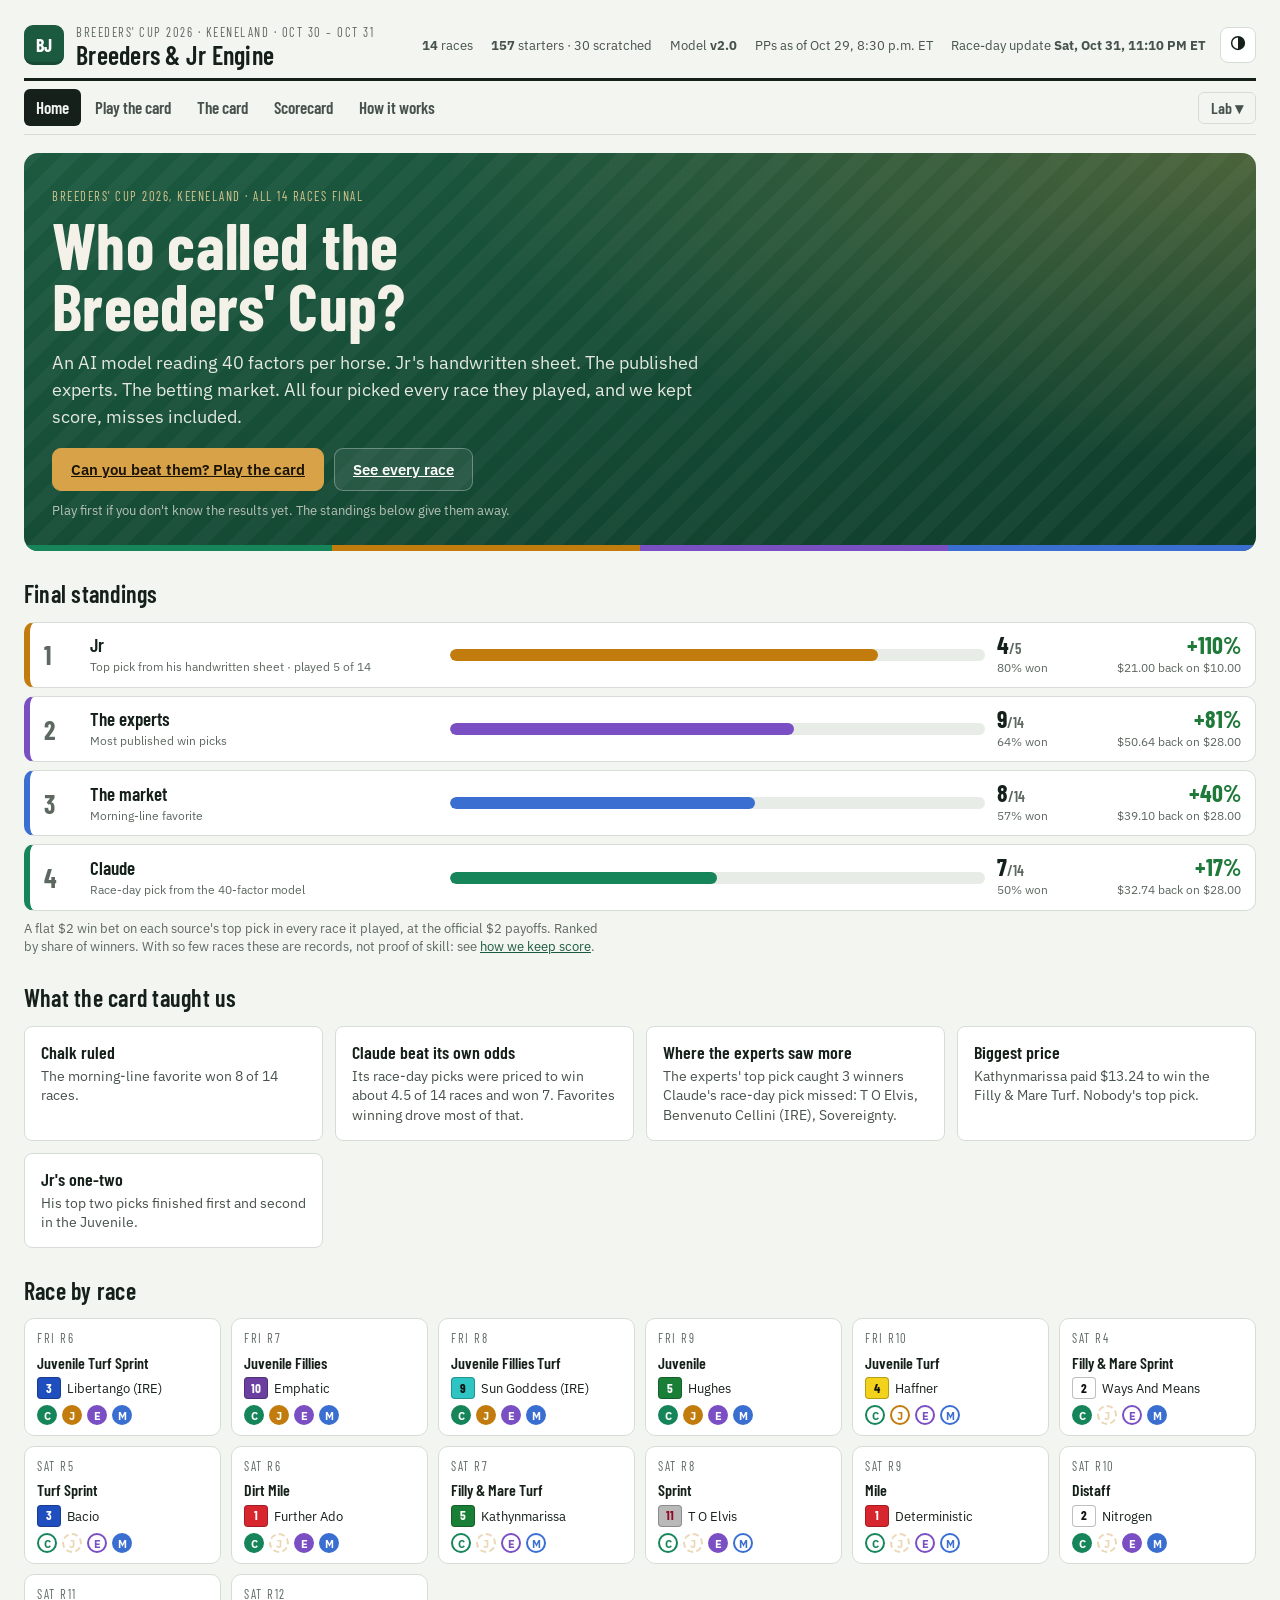
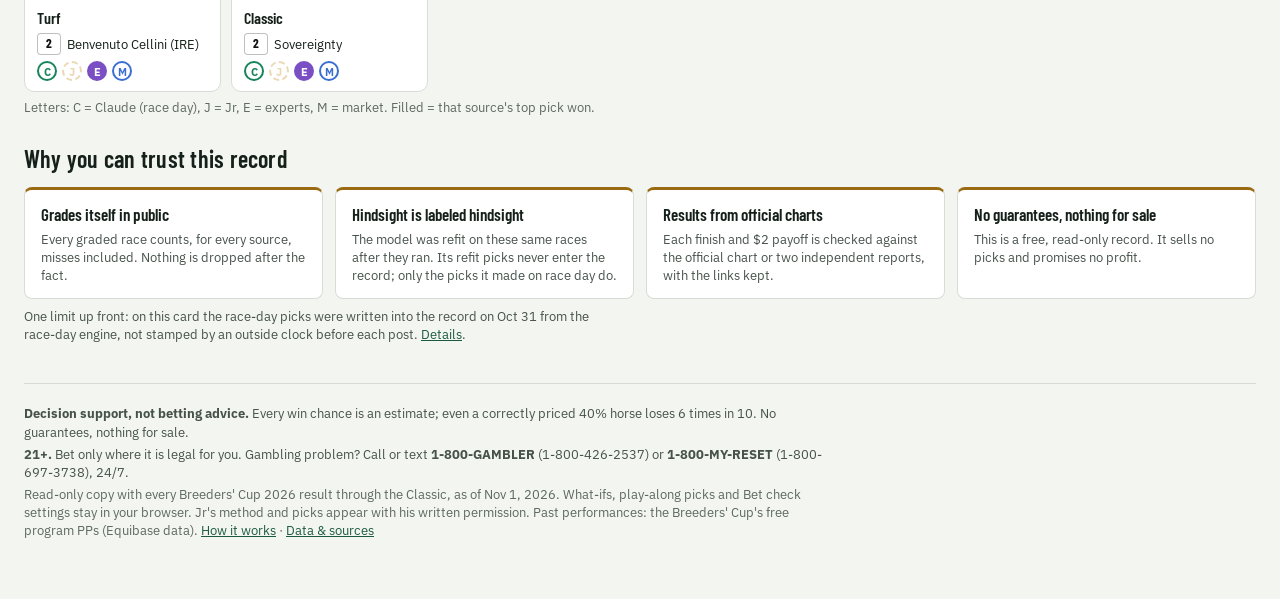
==== commit 97fa6bba: "Red team round 1 fixes - What-if loader rebuilds only well-formed entries; a damaged browser value c" ====
--- a/index.html
+++ b/index.html
@@ -1140,7 +1140,16 @@
 // ---------- what-if scenario (kept in this browser only) ----------
 var SCN_KEY = 'bje-scenario-v1';
 function emptyScn() { return { going: {}, bias: {}, pace: {}, hypo: {} }; }
-function loadScn() { try { var v = JSON.parse(localStorage.getItem(SCN_KEY) || 'null'); if (v && typeof v === 'object') { var e = emptyScn(); Object.keys(e).forEach(function (k) { if (v[k] && typeof v[k] === 'object') e[k] = v[k]; }); return e; } } catch (e) { } return emptyScn(); }
+function loadScn() {
+  // Rebuild the what-if from scratch, keeping only well-formed entries, so a damaged value in this browser can never stop the page.
+  var e = emptyScn(), v = null; try { v = JSON.parse(localStorage.getItem(SCN_KEY) || 'null'); } catch (er) { v = null; }
+  if (!v || typeof v !== 'object' || Array.isArray(v)) return e;
+  var SK = { D: 1, T: 1, S: 1 }, GO = { fast: 1, good: 1, off: 1 }, SH = { lone: 1, honest: 1, contested: 1 }, isObj = function (x) { return x && typeof x === 'object' && !Array.isArray(x); };
+  if (isObj(v.going)) Object.keys(v.going).forEach(function (d) { if (!/^\d{4}-\d{2}-\d{2}$/.test(d) || !isObj(v.going[d])) return; var g = {}; Object.keys(v.going[d]).forEach(function (sk) { if (SK[sk] && GO[v.going[d][sk]]) g[sk] = v.going[d][sk]; }); if (Object.keys(g).length) e.going[d] = g; });
+  if (isObj(v.bias)) Object.keys(v.bias).forEach(function (sk) { var b = v.bias[sk]; if (SK[sk] && isObj(b) && isFinite(+b.speed) && isFinite(+b.inside)) e.bias[sk] = { speed: +b.speed, inside: +b.inside }; });
+  if (isObj(v.pace)) Object.keys(v.pace).forEach(function (rid) { if (/^[a-z0-9][a-z0-9-]*$/.test(rid) && SH[v.pace[rid]]) e.pace[rid] = v.pace[rid]; });
+  if (isObj(v.hypo)) Object.keys(v.hypo).forEach(function (rid) { var l = v.hypo[rid]; if (/^[a-z0-9][a-z0-9-]*$/.test(rid) && Array.isArray(l)) { var ok = l.map(String).filter(function (p) { return /^[0-9]{1,2}[A-Z]?$/.test(p); }).slice(0, 30); if (ok.length) e.hypo[rid] = ok; } });
+  return e; }
 function saveScn() { try { localStorage.setItem(SCN_KEY, JSON.stringify(S.ui.scn)); } catch (e) { } }
 S.ui.scn = loadScn();
 var SURF_NAME = { D: 'Dirt', T: 'Turf', S: 'Synthetic' };
@@ -1367,7 +1376,7 @@
   var g = gradedRaces(); if (!g.length) return '';
   return '<div class="tiles">' + g.map(function (r) { var c = callsOf(r);
     return '<a class="tile" href="#play-' + esc(r.id) + '"><span class="eyebrow">' + esc(raceShort(r)) + '</span><b>' + esc(r.name) + '</b><span class="tw2">' + chip(c.win) + ' <span class="small">' + esc(hName(r.id, c.win)) + '</span></span><span class="dots">' +
-      SRC.map(function (s) { var p = c[s.k]; var st = !p ? 'none' : p === c.win ? 'hit' : 'miss'; return '<i class="d-' + s.cls + ' ' + st + '" title="' + esc(s.name + ': ' + (!p ? 'no pick' : (p === c.win ? 'had the winner' : 'missed'))) + '">' + s.name.replace('The ', '').charAt(0) + '</i>'; }).join('') + '</span></a>'; }).join('') + '</div>' +
+      SRC.map(function (s) { var p = c[s.k]; var st = !p ? 'none' : p === c.win ? 'hit' : 'miss'; return '<i class="d-' + s.cls + ' ' + st + '" title="' + esc(s.name + ': ' + (!p ? 'no pick' : (p === c.win ? 'had the winner' : 'missed'))) + '">' + s.name.replace('The ', '').charAt(0).toUpperCase() + '</i>'; }).join('') + '</span></a>'; }).join('') + '</div>' +
     '<p class="small muted" style="margin-top:6px">Letters: C = Claude (race day), J = Jr, E = experts, M = market. Filled = that source\'s top pick won.</p>';
 }
 
@@ -1486,14 +1495,14 @@
   h += '<h3 id="how-four">The four handicappers</h3><div class="facts">' +
     '<div class="panel fact"><b>Claude</b><p>A model that starts from the market\'s odds and moves them with speed figures, Grade 1 form, pace, track bias, expert picks, Jr\'s picks and 40 factors per horse. It refits itself after each race day and keeps a change only if it predicts better on races it was not fitted to.</p></div>' +
     '<div class="panel fact"><b>Jr</b><p>A human handicapper working from a handwritten sheet: green boxes for the best values on each row, then judgment. His method and picks appear with his written permission. The page\'s "Jr\'s method" tab is an approximation of his sheet, not Jr himself.</p></div>' +
-    '<div class="panel fact"><b>The experts</b><p>Published win picks from named handicappers at outlets such as DRF and Racing Post, each linked to its source. Picks on scratched horses don\'t count.</p></div>' +
+    '<div class="panel fact"><b>The experts</b><p>' + esc(expertBlurb()) + '</p></div>' +
     '<div class="panel fact"><b>The market</b><p>The morning-line favorite, or the live-odds favorite once every starter\'s odds are entered. The crowd is hard to beat: it is the bar everyone else is measured against.</p></div></div>';
   h += '<h3 id="how-value">Winners vs value</h3><p>Picking winners and making money are different games. Favorites win often but pay little, and the track keeps its cut of every pool. A bet only makes sense when the odds on the board are longer than the horse\'s fair odds, with room to spare for the model being wrong.</p>' +
     '<div class="panel" style="max-width:680px"><b>The rule the Bet check runs</b><p class="small">Expected value = win chance × (odds + 1) − 1. Bet only when it clears your safety margin and the win chance is at least 5%. Example: a horse at 25% has fair odds of 3-1. With a 15% margin it needs at least 3.6-1 on the tote; at 3-1 the answer is PASS.</p><p class="small">The Bet check opens a 15% margin by default because the model has very few graded races; 3% is the minimum the master method allows. Expect PASS most of the time.</p></div>';
   var cl = rec.claude;
   h += '<h3 id="how-score">How we keep score</h3><ul class="clean">' +
     '<li><b>Race-day picks only.</b> Claude\'s record uses the top pick the race-day engine (v1.1) made before each result. The model was refit afterwards (v2.0) on these same races; anything shown with v2.0 numbers on finished races is labeled "in hindsight" and never enters the record.</li>' +
-    '<li><b>What "race-day" means on this card.</b> For the 2026 Breeders\' Cup the race-day picks were written into the record on Oct 31 from the race-day engine, rather than stamped by an outside clock before each post. Treat the record as the engine\'s own log, not a third-party-timestamped one.</li>' +
+    '<li><b>What "race-day" means on this card.</b> For the 2026 Breeders\' Cup the race-day picks were written into the record on Oct 31 from the race-day engine, rather than stamped by an outside clock before each post. Treat the record as the engine\'s own log, not a third-party-timestamped one. One check anyone can rerun: the race-day model\'s weights (v1.1, saved Oct 30 at 4:30 a.m. ET, before the first race), fed only the results known before each race, reproduce all 14 race-day picks, with win chances within about a point. The refit v2.0 model would have picked differently in the Turf Sprint, which is why it never enters the record.</li>' +
     '<li><b>Payoffs.</b> Each $2 win payoff comes from the official chart or reputable results reports, with source links kept in the race\'s result record.</li>' +
     '<li><b>Sample size.</b> ' + (cl.n ? 'Claude\'s ' + cl.w + ' winners from ' + cl.n + ' races fits a true hit rate anywhere from ' + pctI(cl.ci[0]) + ' to ' + pctI(cl.ci[1]) + ' (exact 95% range). ' : '') + 'No source on this card has enough races to prove an edge. Judging a method takes hundreds of locked races.</li>' +
     '<li><b>Win chances, not certainties.</b> ' + (rec.lockedN ? 'Claude\'s locked picks were priced to win about ' + rec.lockedExp.toFixed(1) + ' races and won ' + cl.w + '. Running hot on a small card is luck as much as skill.' : '') + '</li></ul>' + recordLine();
@@ -1538,6 +1547,9 @@
     (REC.state === 'done' ? (ok ? '<span class="tag good">matches the data on this page</span>' : '<span class="tag bad">does not match: the data changed</span>') : REC.state === 'na' ? '<span class="tag">this browser can\'t check it</span>' : '<span class="tag">checking…</span>') +
     '<br><span class="muted">A fingerprint of every graded race\'s race-day pick, official order, payoff and Jr\'s picks, published as <a href="record.json">record.json</a> in this site\'s public GitHub history. Change one pick, finish or payoff and the fingerprint changes. It proves the record hasn\'t moved since it was published, not when each pick was made.</span></div>';
 }
+
+function expertBlurb() { var n = 0, u = 0, o = {}; S.races.forEach(function (r) { r.horses.forEach(function (h) { (h.experts || []).forEach(function (e) { n++; if (e.url) u++; if (e.o) o[e.o] = 1; }); }); });
+  return 'Published picks from named handicappers at ' + Object.keys(o).length + ' outlets, including DRF, NBC and Racing Post. ' + (n ? u + ' of ' + n + ' picks link to the outlet\'s own page; the rest came from a picks roundup compiled on Thursday, Oct 29. ' : '') + 'Picks on scratched horses don\'t count.'; }
 
 // ---------- routing ----------
 var LAB_VIEWS = ['forecast', 'races', 'horses', 'horse', 'situations', 'connections', 'factors', 'factor', 'jr', 'model', 'cards', 'data'];
@@ -1584,11 +1596,19 @@
 function factor(key) { return E.FACTORS.find(function (f) { return f.key === key; }); }
 
 // ---------- tooltip ----------
+// Tooltips carry a little markup (<b>, <br>, <i>). Parse it in an inert document and rebuild it keeping only
+// text and those tags, so a horse name or note containing HTML can never run as code.
+function safeTip(html) {
+  var doc; try { doc = new DOMParser().parseFromString('<body>' + String(html || '') + '</body>', 'text/html'); } catch (e) { return esc(html); }
+  var OK = { B: 'b', BR: 'br', I: 'i', STRONG: 'b', EM: 'i' };
+  function walk(n) { var out = ''; n.childNodes.forEach(function (c) { if (c.nodeType === 3) out += esc(c.nodeValue); else if (c.nodeType === 1) { var t = OK[c.tagName]; if (t === 'br') out += '<br>'; else if (t) out += '<' + t + '>' + walk(c) + '</' + t + '>'; else out += walk(c); } }); return out; }
+  return walk(doc.body);
+}
 var tip = $('#tip');
 document.addEventListener('pointermove', function (e) {
   var t = e.target.closest && e.target.closest('[data-tip]');
   if (!t) { tip.style.display = 'none'; return; }
-  tip.innerHTML = t.getAttribute('data-tip'); tip.style.display = 'block';
+  tip.innerHTML = safeTip(t.getAttribute('data-tip')); tip.style.display = 'block';
   var x = e.clientX + 14, y = e.clientY + 14; var w = tip.offsetWidth, h = tip.offsetHeight;
   if (x + w > innerWidth - 8) x = e.clientX - w - 14; if (y + h > innerHeight - 8) y = e.clientY - h - 14;
   tip.style.left = Math.max(8, x) + 'px'; tip.style.top = Math.max(8, y) + 'px';
@@ -1757,6 +1777,7 @@
     else if (v === 'connections') html = vConnections();
     else if (v === 'cards') html = vCards();
   } catch (e) { console.error(e); html = '<div class="empty"><h2>Something broke drawing this view</h2><p class="mono">' + esc(e.message) + '</p></div>'; }
+  if (LAB_VIEWS.indexOf(v) >= 0 && S.races.some(function (r0) { return hasRes(r0.id); })) html = '<p class="note labnote small">Lab views run today\'s refit model (' + esc(weightsNow().version || '') + '). On finished races its numbers are hindsight, tuned on those results; the <a href="#results">scorecard</a> uses race-day picks only.</p>' + html;
   var sp = scnParts(); if (sp.length) html = '<div class="note scn" style="margin-top:10px">What-if on this screen only: ' + esc(sp.join(' · ')) + ' <button class="btn" data-act="scn-reset">Clear</button> <a href="#forecast">Edit</a></div>' + html;
   if (S.errors.length) html = '<p class="note">Some data could not load: ' + esc(S.errors.join('; ')) + '</p>' + html;
   $('#app').innerHTML = html;
@@ -1800,7 +1821,7 @@
   var edges = [];
   S.races.forEach(function (r) { var a = A[r.id]; if (!a) return; activeH(a).forEach(function (hh) { var p = a.M.p[hh.pgm], q = a.C.q[hh.pgm]; if (p >= 0.05) edges.push({ r: r, h: hh, p: p, q: q, e: p - q }); }); });
   edges.sort(function (x, y) { return y.e - x.e; });
-  h += '<h2>Where the model moves most from the market</h2><div class="grid g2"><div class="tw"><table><thead><tr><th>Above the market</th><th class="r">Claude</th><th class="r">Market</th><th class="r">Edge</th></tr></thead><tbody>' + edges.slice(0, 8).map(edgeRow).join('') + '</tbody></table></div>' +
+  h += '<h2>Where the model moves most from the market</h2><p class="small muted">Today\'s refit model' + (S.races.some(function (r0) { return hasRes(r0.id); }) ? ', which on finished races is hindsight' : '') + '.</p><div class="grid g2"><div class="tw"><table><thead><tr><th>Above the market</th><th class="r">Claude</th><th class="r">Market</th><th class="r">Edge</th></tr></thead><tbody>' + edges.slice(0, 8).map(edgeRow).join('') + '</tbody></table></div>' +
     '<div class="tw"><table><thead><tr><th>Below the market</th><th class="r">Claude</th><th class="r">Market</th><th class="r">Edge</th></tr></thead><tbody>' + edges.slice(-8).reverse().map(edgeRow).join('') + '</tbody></table></div></div>';
   h += '<p class="note" style="margin-top:14px">Decision support, not betting advice. Every win chance here is an estimate built on public data and the morning line; live odds will differ, and a 30% horse loses 7 times in 10.</p>';
   return h;
@@ -1874,7 +1895,7 @@
     var f = a.F[hh.pgm]; var greens = E.FACTORS.filter(function (c) { return a.V.byFactor[c.key].greens.indexOf(hh.pgm) >= 0; });
     return '<a class="panel" style="text-decoration:none;color:inherit;display:block" href="#horse-' + r.id + '-' + hh.pgm + '"><div style="display:flex;justify-content:space-between;gap:8px;align-items:center"><div>' + chip(hh.pgm) + ' <b>' + esc(hh.name) + '</b>' + statusTag(hh) + '</div><div class="num"><b>' + (E.isActive(hh) ? pct(a.M.p[hh.pgm], 0) : '—') + '</b> <span class="muted small">ML ' + esc(hh.ml) + '</span></div></div>' +
       '<div class="small ink2" style="margin-top:6px">Last 3 speed: ' + (f.last3raw.length ? esc(f.last3raw.join(' · ')) : '—') + ' · avg ' + (f.avg3 != null ? f.avg3.toFixed(1) : '—') + ' (' + signed(f.trend, 1) + ')</div>' +
-      '<div class="small" style="margin-top:6px">Top four in ' + greens.length + ' of 35: ' + greens.slice(0, 8).map(function (c) { return '<span class="hl" style="padding:0 4px">' + esc(c.label) + '</span>'; }).join(' ') + (greens.length > 8 ? ' …' : '') + '</div></a>';
+      '<div class="small" style="margin-top:6px">Green (top third of the field) on ' + greens.length + ' of ' + E.FACTORS.length + ' factors: ' + greens.slice(0, 8).map(function (c) { return '<span class="hl" style="padding:0 4px">' + esc(c.label) + '</span>'; }).join(' ') + (greens.length > 8 ? ' …' : '') + '</div></a>';
   }).join('') + '</div>';
 }
 function raceMatrix(a) {
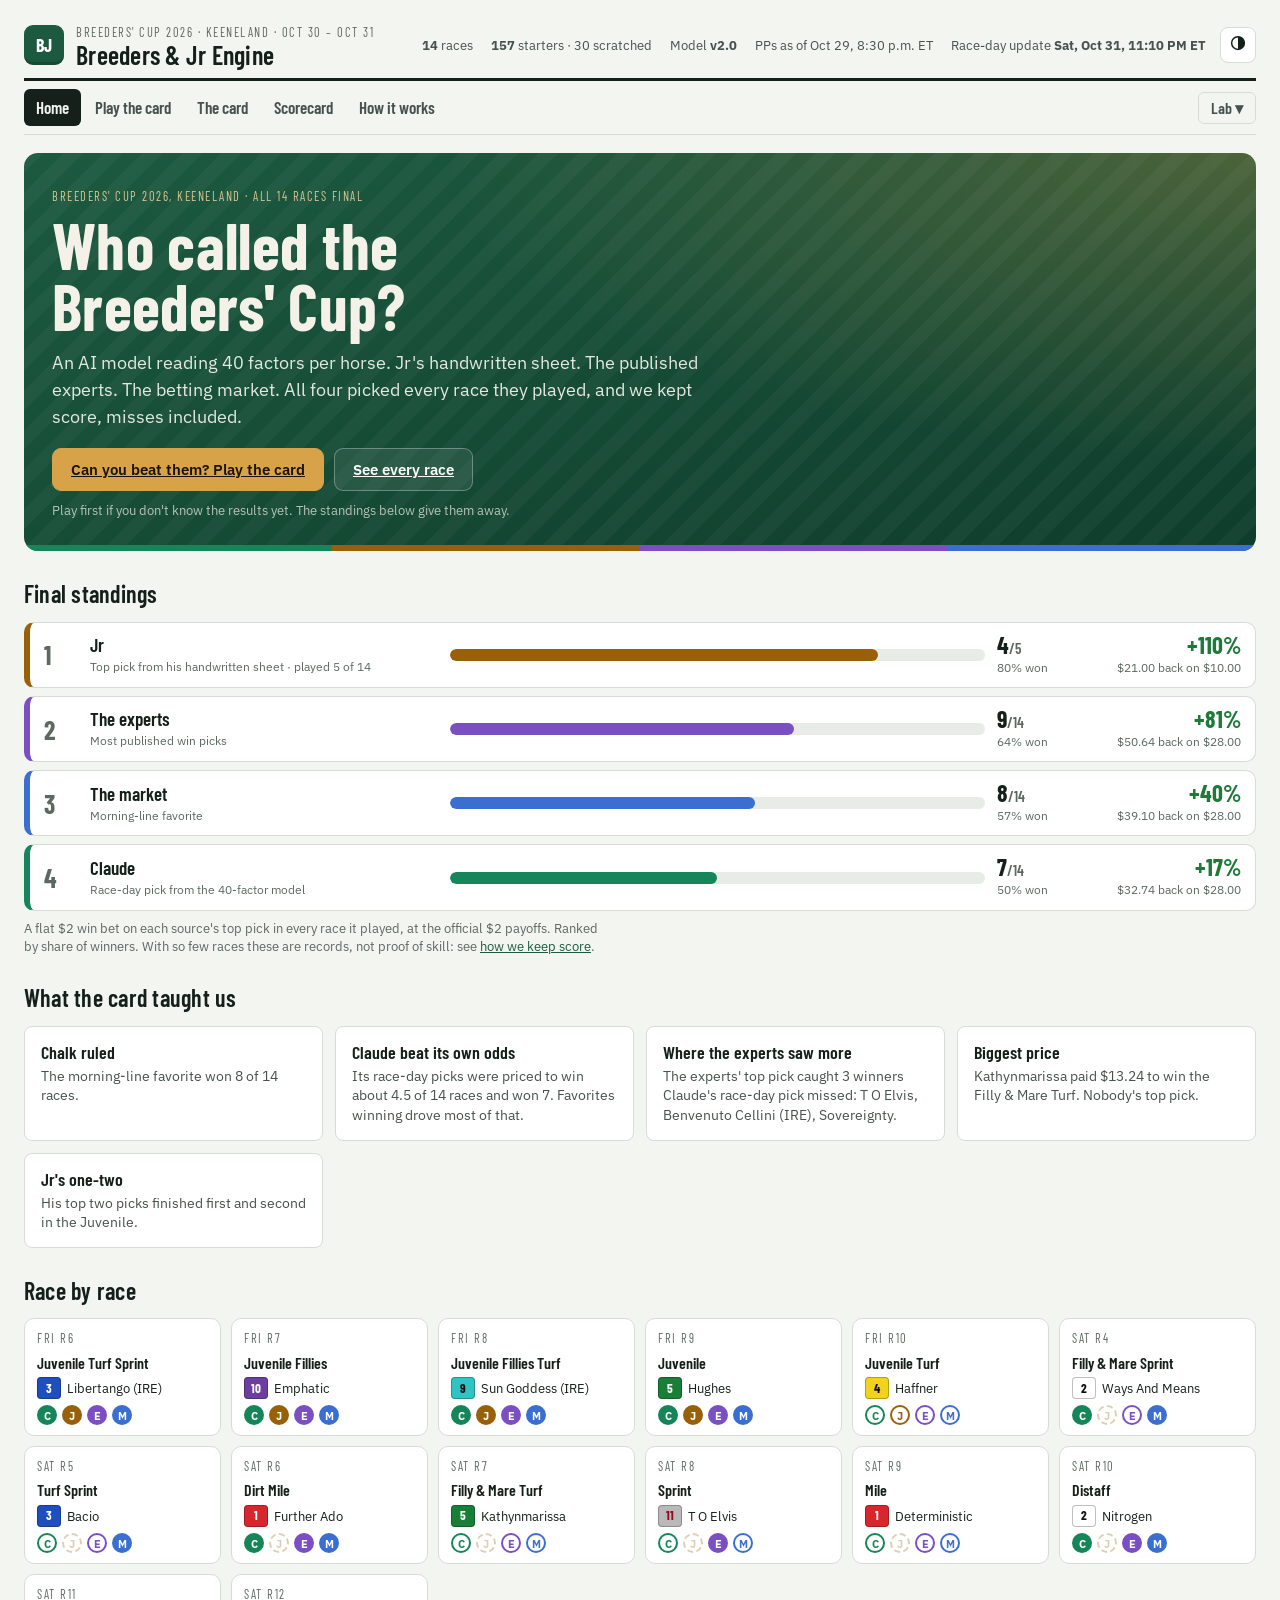
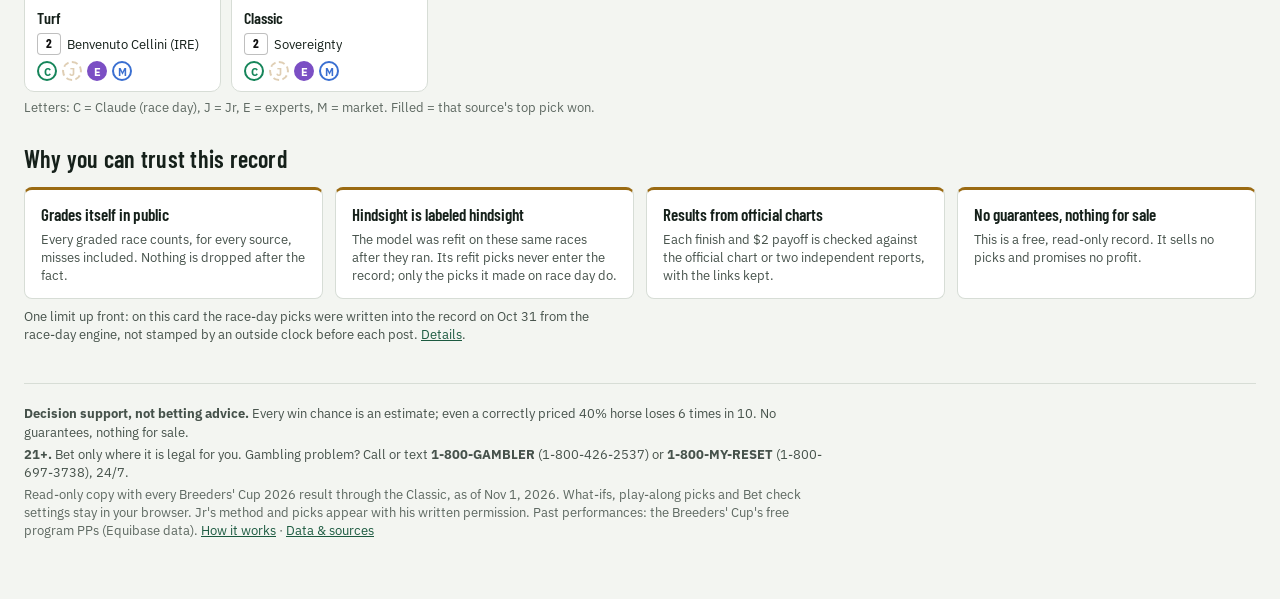
==== commit 4d765062: "Contrast: darker Jr amber in light theme; dimmed rows use muted text instead of opacity Co-Authored-" ====
--- a/index.html
+++ b/index.html
@@ -23,7 +23,7 @@
 :root{
   --bg:#f3f5f1; --paper:#ffffff; --ink:#15201a; --ink2:#46524b; --muted:#5d6861; --line:#d7ddd6; --line2:#e8ece6;
   --accent:#1c5a40; --accent-ink:#ffffff; --brass:#9a6a12;
-  --s-claude:#16855a; --s-jr:#c27c0e; --s-mkt:#3a6fd1; --neutral:#a3aaa4;
+  --s-claude:#16855a; --s-jr:#99600a; --s-mkt:#3a6fd1; --neutral:#a3aaa4;
   --hl-green:rgba(96,200,60,.34); --hl-yellow:rgba(255,226,40,.55);
   --good:#1f7a3a; --warn:#8f5a00; --bad:#b3261e;
   --chip-ring:rgba(0,0,0,.25);
@@ -78,7 +78,7 @@
 tr.click{cursor:pointer} tr.click:hover td{background:var(--line2)}
 tr[data-go]:focus-visible{outline:2px solid var(--s-mkt);outline-offset:-2px}
 p,li,.note{overflow-wrap:break-word}
-tr.dim td{opacity:.7}
+tr.dim td{color:var(--muted)}
 .chip{display:inline-flex;align-items:center;justify-content:center;min-width:24px;height:22px;padding:0 5px;border-radius:4px;font:700 13px/1 var(--f-display);box-shadow:inset 0 0 0 1px var(--chip-ring);vertical-align:middle}
 .hname{font-weight:500}
 .tag{display:inline-block;font-size:11.5px;font-weight:600;padding:1px 7px;border-radius:999px;border:1px solid var(--line);color:var(--ink2);white-space:nowrap}
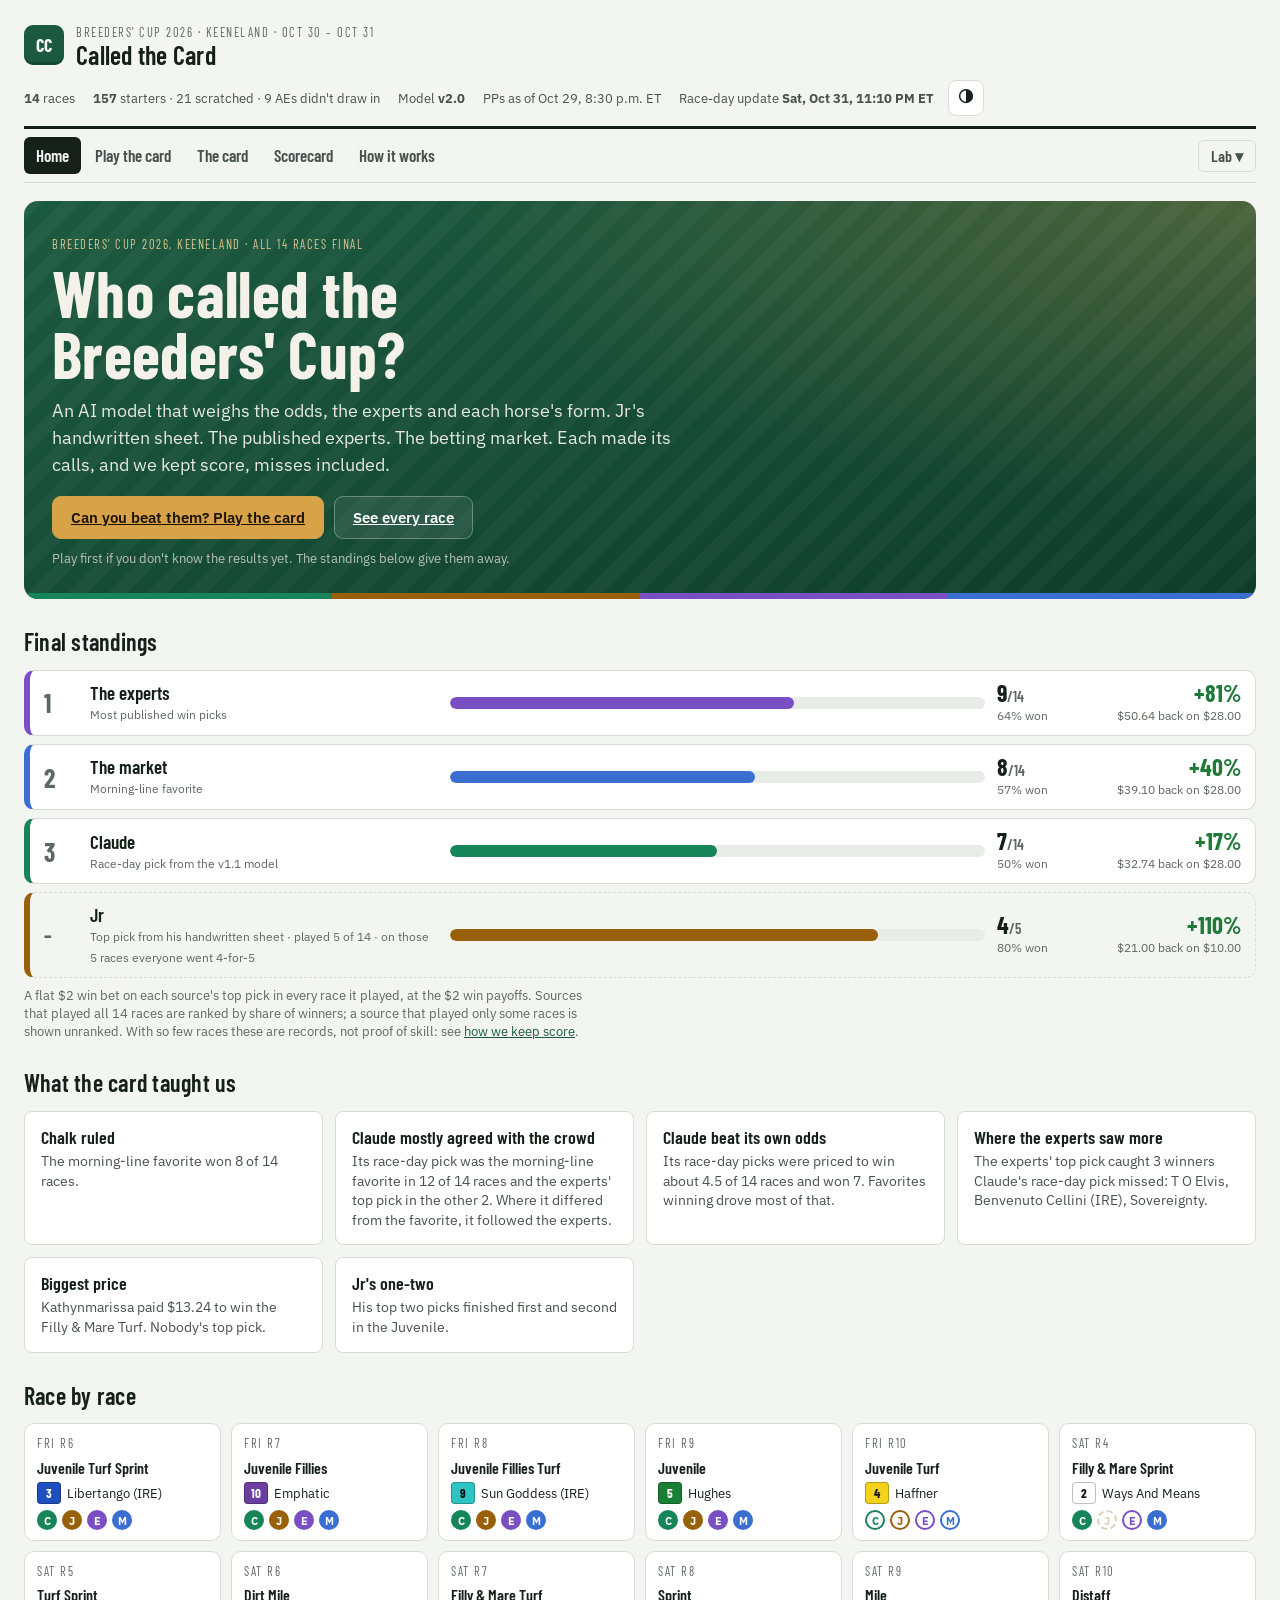
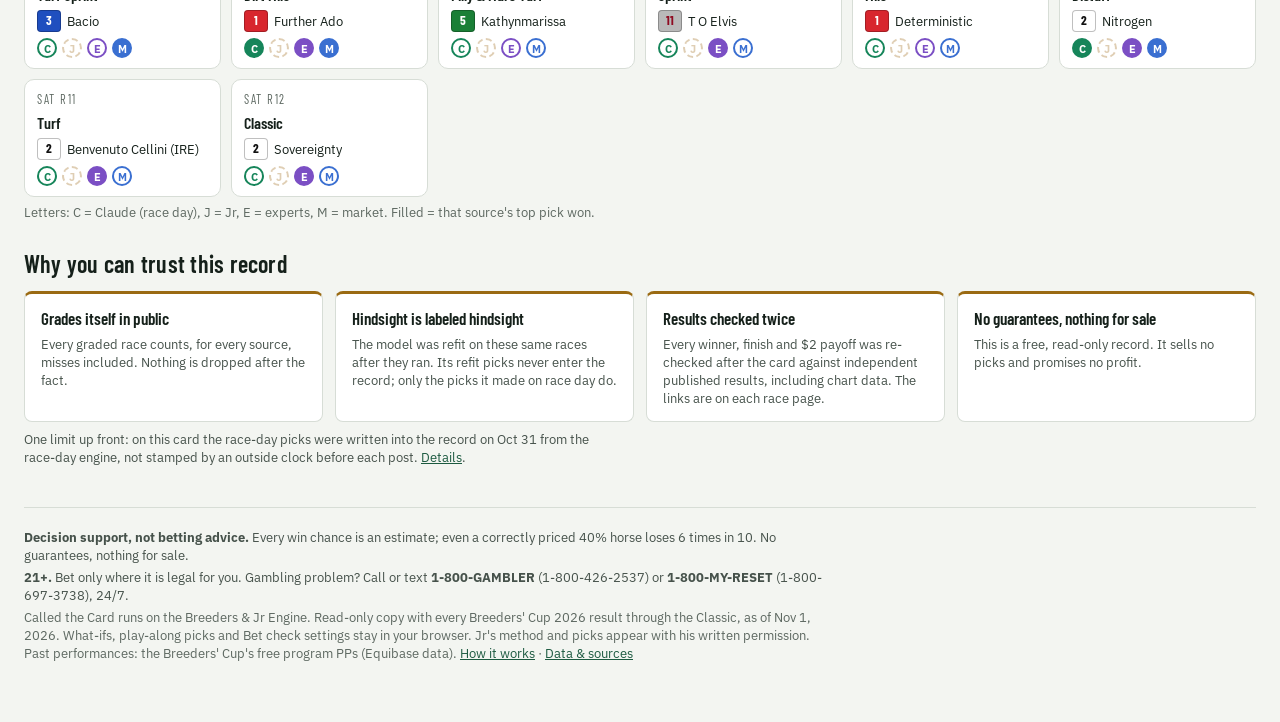
==== commit f27e36fc: "Red team round 2 fixes and Called the Card brand - Standings rank only full-card sources; Jr shown u" ====
--- a/index.html
+++ b/index.html
@@ -1,19 +1,19 @@
 <!doctype html><html lang="en"><head><meta charset="utf-8">
-<title>Breeders &amp; Jr Engine · Who called the Breeders' Cup?</title>
+<title>Called the Card · Who called the Breeders' Cup?</title>
 <meta name="viewport" content="width=device-width,initial-scale=1,viewport-fit=cover">
 <meta name="robots" content="noindex, nofollow">
-<meta name="description" content="Claude's 40-factor AI, Jr's handwritten sheet, the experts and the betting market picked every 2026 Breeders' Cup race. See who called it, misses included, then try to beat them.">
+<meta name="description" content="An AI model, the published experts and the betting market picked all 14 races of the 2026 Breeders' Cup, and Jr's handwritten sheet played Friday's five. See who called it, misses included, then try to beat them.">
 <meta name="theme-color" content="#0f1512">
 <meta property="og:type" content="website">
-<meta property="og:site_name" content="Breeders &amp; Jr Engine">
+<meta property="og:site_name" content="Called the Card">
 <meta property="og:title" content="Who called the Breeders' Cup?">
-<meta property="og:description" content="An AI, a human handicapper, the experts and the market picked all 14 races. Here's the honest scorecard. Can you beat them?">
+<meta property="og:description" content="An AI, the experts and the market picked all 14 races; a human handicapper played Friday's five. Here's the honest scorecard. Can you beat them?">
 <meta property="og:url" content="https://corycates8298.github.io/breeders-jr-engine/">
 <meta property="og:image" content="https://corycates8298.github.io/breeders-jr-engine/og.png">
 <meta property="og:image:width" content="1200"><meta property="og:image:height" content="630">
-<meta property="og:image:alt" content="Breeders &amp; Jr Engine final standings for the 2026 Breeders' Cup">
+<meta property="og:image:alt" content="Called the Card: final standings for the 2026 Breeders' Cup">
 <meta name="twitter:card" content="summary_large_image">
-<link rel="icon" href="data:image/svg+xml,%3Csvg xmlns=%22http://www.w3.org/2000/svg%22 viewBox=%220 0 32 32%22%3E%3Crect width=%2232%22 height=%2232%22 rx=%226%22 fill=%22%231c5a40%22/%3E%3Ctext x=%2216%22 y=%2222%22 font-size=%2216%22 text-anchor=%22middle%22 fill=%22white%22 font-family=%22Arial%22 font-weight=%22700%22%3EBJ%3C/text%3E%3C/svg%3E">
+<link rel="icon" href="data:image/svg+xml,%3Csvg xmlns=%22http://www.w3.org/2000/svg%22 viewBox=%220 0 32 32%22%3E%3Crect width=%2232%22 height=%2232%22 rx=%226%22 fill=%22%231c5a40%22/%3E%3Ctext x=%2216%22 y=%2222%22 font-size=%2216%22 text-anchor=%22middle%22 fill=%22white%22 font-family=%22Arial%22 font-weight=%22700%22%3ECC%3C/text%3E%3C/svg%3E">
 <script>try{var t=localStorage.getItem('bje-theme');if(t==='dark'||t==='light')document.documentElement.setAttribute('data-theme',t)}catch(e){}</script>
 <link rel="preconnect" href="https://fonts.googleapis.com">
 <link rel="stylesheet" href="https://fonts.googleapis.com/css2?family=Barlow+Condensed:wght@500;600;700&family=IBM+Plex+Sans:wght@400;500;600&family=IBM+Plex+Mono:wght@400;500&display=swap">
@@ -246,14 +246,22 @@
 @media (max-width:640px){header.top{flex-wrap:nowrap;align-items:center;padding:10px 0 8px;border-bottom-width:2px} .brand .mark{width:34px;height:34px;font-size:16px} .brand .eyebrow{font-size:10.5px;letter-spacing:.08em} .g4{grid-template-columns:repeat(2,minmax(0,1fr));gap:10px} .kpi b{font-size:26px}}
 .call-w{--cc:var(--brass);background:var(--paper)} .rcalls{margin:12px 0}
 .fp{margin-top:10px;padding:10px 12px;border:1px dashed var(--line);border-radius:8px;max-width:820px} .fp code{font-size:12px;word-break:break-all}
+.sr{position:absolute!important;width:1px;height:1px;padding:0;margin:-1px;overflow:hidden;clip:rect(0 0 0 0);white-space:nowrap;border:0}
+.lane.part{background:var(--bg);border-style:dashed;border-left-style:solid} .lane.part .pos{font-size:20px}
+details.srcs{margin:-4px 0 12px;color:var(--ink2);max-width:900px} details.srcs summary{cursor:pointer;color:var(--accent);font-weight:600} details.srcs p{margin:4px 0;overflow-wrap:anywhere}
+main:focus{outline:none}
+@media (prefers-color-scheme: dark){:root:not([data-theme="light"]) .hl.red{color:#ffd1cd}}
+:root[data-theme="dark"] .hl.red{color:#ffd1cd}
+@media (prefers-color-scheme: dark){:root:not([data-theme="light"]) .hly{color:var(--ink)}}
+:root[data-theme="dark"] .hly{color:var(--ink)}
 </style>
 </head><body>
 <a class="skip" href="#app">Skip to content</a>
 <div class="wrap">
 <header class="top">
-  <a class="brand" href="#home" aria-label="Breeders &amp; Jr Engine, home">
-    <span class="mark" aria-hidden="true">BJ</span>
-    <span><span class="eyebrow" id="eyebrow">Breeders' Cup 2026 · Keeneland · Oct 30–31</span><b class="bname">Breeders &amp; Jr Engine</b></span>
+  <a class="brand" href="#home">
+    <span class="mark" aria-hidden="true">CC</span>
+    <span><span class="eyebrow" id="eyebrow">Breeders' Cup 2026 · Keeneland · Oct 30–31</span><b class="bname">Called the Card</b></span>
   </a>
   <div class="hdr-r">
     <div class="meta" id="hdrmeta"><span>Loading card…</span></div>
@@ -289,7 +297,7 @@
 <footer class="foot">
   <p><b>Decision support, not betting advice.</b> Every win chance is an estimate; even a correctly priced 40% horse loses 6 times in 10. No guarantees, nothing for sale.</p>
   <p><b>21+.</b> Bet only where it is legal for you. Gambling problem? Call or text <b>1-800-GAMBLER</b> (1-800-426-2537) or <b>1-800-MY-RESET</b> (1-800-697-3738), 24/7.</p>
-  <p class="muted">Read-only copy with every Breeders' Cup 2026 result through the Classic, as of Nov 1, 2026. What-ifs, play-along picks and Bet check settings stay in your browser. Jr's method and picks appear with his written permission. Past performances: the Breeders' Cup's free program PPs (Equibase data). <a href="#how">How it works</a> · <a href="#data">Data &amp; sources</a></p>
+  <p class="muted">Called the Card runs on the Breeders &amp; Jr Engine. Read-only copy with every Breeders' Cup 2026 result through the Classic, as of Nov 1, 2026. What-ifs, play-along picks and Bet check settings stay in your browser. Jr's method and picks appear with his written permission. Past performances: the Breeders' Cup's free program PPs (Equibase data). <a href="#how">How it works</a> · <a href="#data">Data &amp; sources</a></p>
 </footer>
 </div>
 <nav class="bnav" id="bnav" aria-label="Quick">
@@ -302,6 +310,8 @@
 <div id="tip" role="tooltip"></div>
 <div class="toast" id="toast" role="status" aria-live="polite"></div>
 <script>window.__DBDUMP__={"races":{"bc26-sat-r5":{"cardRace":5,"date":"2026-10-31","day":"Sat","distance":"5 1/2f","grade":"G1","horses":[{"ae":false,"experts":[],"g1":[[3,0.75]],"grw":"G2","jockey":"Kendrick Carmouche","ml":"30-1","name":"John The Beer Man","note":null,"pgm":"1","races":[{"d":"05Sep26","dist":"6f","dq":false,"fav":true,"fig":98,"fin":7,"fl":6,"fo":0,"fs":11,"ft":"E","gr":"2","mg":4,"odds":1.42,"pace":143,"sc":"fmp","trk":"KD"},{"d":"09Aug26","dist":"5K","dq":false,"fav":false,"fig":105,"fin":1,"fl":5.5,"fo":0,"fs":8,"ft":"E","gr":"2","mg":0.05,"odds":3.46,"pace":116,"sc":"fmp","trk":"Sar"},{"d":"06Jun26","dist":"5K","dq":false,"fav":false,"fig":103,"fin":3,"fl":5.5,"fo":0,"fs":10,"ft":"E","gr":"1","mg":0.75,"odds":5.97,"pace":102,"sc":"fmp","trk":"Sar"},{"d":"25Apr26","dist":"6f","dq":false,"fav":false,"fig":98,"fin":1,"fl":6,"fo":0,"fs":10,"ft":"E","gr":"Aoc","mg":2.25,"odds":2.41,"pace":114,"sc":"ylo","trk":"Aqu"},{"d":"22Mar26","dist":"5K","dq":false,"fav":false,"fig":98,"fin":1,"fl":5.5,"fo":0,"fs":7,"ft":"E","gr":"Alw","mg":1.5,"odds":3.2,"pace":112,"sc":"fmp","trk":"FG"},{"d":"19May24","dist":"1B","dq":false,"fav":true,"fig":89,"fin":1,"fl":8.5,"fo":0,"fs":12,"ft":"E","gr":"Msw","mg":0.75,"odds":1.75,"pace":101,"sc":"fmp","trk":"Baq"}],"rec":{"2026":[5,3],"BCTurf":[1,0],"BCTurfFull":[1,0,1,0],"Dirt":[0,0],"Distance":[3,2],"Life":[8,4],"Synthetic":[0,0],"Turf":[8,4],"WetDirt":[0,0],"WetTurf":[1,1]},"status":"starter","trainer":"Rob Atras","works":[[9,15],[24,46],[12,57],[37,37]],"wt":126},{"ae":false,"experts":[],"g1":[[1,2.5],[15,7.75]],"grw":"G1G2G3","jockey":"Luis Saez","ml":"15-1","name":"Shisospicy","note":null,"pgm":"2","races":[{"d":"01May26","dist":"5K","dq":false,"fav":true,"fig":82,"fin":7,"fl":5.5,"fo":0,"fs":7,"ft":"E","gr":"2","mg":11,"odds":0.71,"pace":85,"sc":"fmp","trk":"CD"},{"d":"01Nov25","dist":"5f","dq":false,"fav":false,"fig":120,"fin":1,"fl":5,"fo":0,"fs":12,"ft":"E","gr":"1","mg":2.5,"odds":5.3,"pace":116,"sc":"fmp","trk":"Dmr"},{"d":"06Sep25","dist":"6K","dq":false,"fav":false,"fig":99,"fin":1,"fl":6.5,"fo":0,"fs":12,"ft":"E","gr":"2","mg":3,"odds":3.21,"pace":131,"sc":"gdp","trk":"KD"},{"d":"20Jun25","dist":"6f","dq":false,"fav":false,"fig":87,"fin":15,"fl":6,"fo":1,"fs":21,"ft":"T","gr":"1","mg":7.75,"odds":10,"pace":null,"sc":"gfp","trk":"eAsc"},{"d":"10May25","dist":"5K","dq":false,"fav":true,"fig":103,"fin":1,"fl":5.5,"fo":0,"fs":13,"ft":"E","gr":"3","mg":4.25,"odds":1.4,"pace":99,"sc":"fmp","trk":"CD"},{"d":"11Apr25","dist":"5K","dq":false,"fav":true,"fig":97,"fin":1,"fl":5.5,"fo":0,"fs":12,"ft":"E","gr":"S","mg":0.5,"odds":2.15,"pace":127,"sc":"gdp","trk":"Kee"}],"rec":{"2026":[1,0],"BCTurf":[1,1],"BCTurfFull":[1,1,0,0],"Dirt":[3,1],"Distance":[3,2],"Life":[10,6],"Synthetic":[0,0],"Turf":[7,5],"WetDirt":[0,0],"WetTurf":[2,2]},"status":"starter","trainer":"Jose Francisco D'Angelo","works":[[8,10],[1,5],[3,3],[1,133]],"wt":123},{"ae":false,"experts":[{"n":"Al Bernstein","o":"NBC","src":"doc","t":"win"},{"basis":"first in 'PICKS: 3-10-5'","n":"Ed DeRosa","o":"The Courier Journal","src":"extra","t":"win","url":"https://www.courier-journal.com/story/sports/horses/horse-racing/2026/10/29/breeders-cup-picks-saturday-races-classic-ed-derosa/92173994007/"},{"basis":"'I'll double her up with BACIO'","n":"David Ord","o":"Sporting Life Weekend Panel","src":"extra","t":"win","url":"https://www.sportinglife.com/racing/news/weekend-racing-tips-including-breeders-cup-and-charlie-hall-chase-at-wetherby/235086"},{"basis":"selection in capitals; 'should simply have too much pace'","n":"John Ingles","o":"Sporting Life Weekend Panel","src":"extra","t":"win","url":"https://www.sportinglife.com/racing/news/weekend-racing-tips-including-breeders-cup-and-charlie-hall-chase-at-wetherby/235086"}],"g1":[[1,1.25]],"grw":"G1","jockey":"Juan J. Hernandez","ml":"5-2","name":"Bacio","note":null,"pgm":"3","races":[{"d":"21Aug26","dist":"5f","dq":false,"fav":true,"fig":124,"fin":1,"fl":5,"fo":1,"fs":18,"ft":"T","gr":"1","mg":1.25,"odds":3,"pace":null,"sc":"gsp","trk":"eYor"},{"d":"19Jun26","dist":"5f","dq":false,"fav":true,"fig":120,"fin":1,"fl":5,"fo":1,"fs":27,"ft":"T","gr":"Hcp","mg":3.75,"odds":3,"pace":null,"sc":"gfp","trk":"eAsc"},{"d":"28Apr26","dist":"5f","dq":false,"fav":true,"fig":99,"fin":1,"fl":5,"fo":0,"fs":7,"ft":"E","gr":"Aoc","mg":2,"odds":0.3,"pace":104,"sc":"fmp","trk":"CD"},{"d":"02Nov25","dist":"5f","dq":false,"fav":true,"fig":98,"fin":1,"fl":5,"fo":0,"fs":7,"ft":"E","gr":"Aoc","mg":5.25,"odds":0.9,"pace":112,"sc":"fmp","trk":"Dmr"},{"d":"04Oct25","dist":"5f","dq":false,"fav":true,"fig":87,"fin":2,"fl":5,"fo":0,"fs":12,"ft":"E","gr":"S","mg":0.5,"odds":2.4,"pace":86,"sc":"fmp","trk":"SA"},{"d":"08Aug25","dist":"5f","dq":false,"fav":true,"fig":78,"fin":1,"fl":5,"fo":0,"fs":7,"ft":"E","gr":"Msw","mg":1.75,"odds":0.6,"pace":80,"sc":"ft","trk":"Mth"}],"rec":{"2026":[3,3],"BCTurf":[0,0],"BCTurfFull":[0,0,0,0],"Dirt":[1,1],"Distance":[0,0],"Life":[6,5],"Synthetic":[0,0],"Turf":[5,4],"WetDirt":[0,0],"WetTurf":[1,1]},"status":"starter","trainer":"Wesley A. Ward","works":[[1,3],[1,2],[1,2],[2,2]],"wt":124},{"ae":false,"experts":[],"g1":[],"grw":"G2","jockey":"Manuel Franco","ml":"30-1","name":"Roja","note":null,"pgm":"4","races":[{"d":"01Aug26","dist":"5K","dq":false,"fav":true,"fig":94,"fin":1,"fl":5.5,"fo":0,"fs":6,"ft":"E","gr":"S","mg":0.5,"odds":0.4,"pace":106,"sc":"fmh","trk":"Cnl"},{"d":"04Jun26","dist":"5K","dq":false,"fav":false,"fig":107,"fin":1,"fl":5.5,"fo":0,"fs":9,"ft":"E","gr":"2","mg":1.25,"odds":5.72,"pace":112,"sc":"fmp","trk":"Sar"},{"d":"29Apr26","dist":"5f","dq":false,"fav":true,"fig":96,"fin":1,"fl":5,"fo":0,"fs":9,"ft":"E","gr":"Aoc","mg":1,"odds":0.9,"pace":101,"sc":"fmp","trk":"CD"},{"d":"12Jul25","dist":"5K","dq":false,"fav":true,"fig":95,"fin":1,"fl":5.5,"fo":0,"fs":7,"ft":"E","gr":"S","mg":3.5,"odds":0.7,"pace":101,"sc":"fmp","trk":"Mth"},{"d":"15Jun25","dist":"5K","dq":false,"fav":true,"fig":85,"fin":2,"fl":5.5,"fo":0,"fs":9,"ft":"E","gr":"S","mg":0.1,"odds":1.3,"pace":86,"sc":"fmp","trk":"Lrl"},{"d":"25May25","dist":"5K","dq":false,"fav":true,"fig":78,"fin":1,"fl":5.5,"fo":0,"fs":9,"ft":"E","gr":"Msw","mg":4.25,"odds":1.4,"pace":81,"sc":"fmp","trk":"Lrl"}],"rec":{"2026":[3,3],"BCTurf":[0,0],"BCTurfFull":[0,0,0,0],"Dirt":[2,0],"Distance":[5,4],"Life":[8,5],"Synthetic":[0,0],"Turf":[6,5],"WetDirt":[1,0],"WetTurf":[0,0]},"status":"starter","trainer":"H. Graham Motion","works":[[7,18],[7,36],[15,30],[10,10]],"wt":123},{"ae":false,"experts":[],"g1":[[2,3.5]],"grw":"G2G2","jockey":"Oisin Murphy","ml":"20-1","name":"Time To Dazzle","note":null,"pgm":"5","races":[{"d":"11Oct26","dist":"5K","dq":false,"fav":true,"fig":106,"fin":1,"fl":5.5,"fo":0,"fs":7,"ft":"E","gr":"2","mg":0.1,"odds":2.05,"pace":59,"sc":"ylp","trk":"Kee"},{"d":"29Aug26","dist":"6K","dq":false,"fav":false,"fig":97,"fin":2,"fl":6.5,"fo":0,"fs":10,"ft":"E","gr":"1","mg":3.5,"odds":11.62,"pace":96,"sc":"fmp","trk":"KD"},{"d":"25Jul26","dist":"6K","dq":false,"fav":false,"fig":99,"fin":2,"fl":6.5,"fo":0,"fs":9,"ft":"E","gr":"3","mg":1.5,"odds":3.75,"pace":79,"sc":"fto","trk":"WO"},{"d":"04Jun26","dist":"5K","dq":false,"fav":false,"fig":98,"fin":7,"fl":5.5,"fo":0,"fs":9,"ft":"E","gr":"2","mg":3.75,"odds":10.12,"pace":68,"sc":"fmp","trk":"Sar"},{"d":"01May26","dist":"5K","dq":false,"fav":false,"fig":102,"fin":5,"fl":5.5,"fo":0,"fs":7,"ft":"E","gr":"2","mg":3,"odds":10.83,"pace":57,"sc":"fmp","trk":"CD"},{"d":"12Apr26","dist":"5K","dq":false,"fav":false,"fig":106,"fin":4,"fl":5.5,"fo":0,"fs":11,"ft":"E","gr":"2","mg":3.25,"odds":4.63,"pace":80,"sc":"fmp","trk":"Kee"}],"rec":{"2026":[7,1],"BCTurf":[4,2],"BCTurfFull":[4,2,0,0],"Dirt":[2,1],"Distance":[7,2],"Life":[21,5],"Synthetic":[2,1],"Turf":[19,4],"WetDirt":[0,0],"WetTurf":[4,3]},"status":"starter","trainer":"Mark E. Casse","works":[[4,70],[7,68],[4,10],[9,18]],"wt":123},{"ae":false,"experts":[],"g1":[[2,1]],"grw":"G2","jockey":"Flavien Prat","ml":"8-1","name":"Yellow Card","note":null,"pgm":"6","races":[{"d":"02May26","dist":"5K","dq":false,"fav":false,"fig":113,"fin":1,"fl":5.5,"fo":0,"fs":10,"ft":"E","gr":"2","mg":0.25,"odds":2.9,"pace":118,"sc":"fmp","trk":"CD"},{"d":"04Apr26","dist":"5K","dq":false,"fav":false,"fig":104,"fin":2,"fl":5.5,"fo":0,"fs":12,"ft":"E","gr":"2","mg":1.25,"odds":4.26,"pace":63,"sc":"fmp","trk":"Kee"},{"d":"08Feb26","dist":"6f","dq":false,"fav":false,"fig":111,"fin":1,"fl":6,"fo":0,"fs":7,"ft":"E","gr":"","mg":1.5,"odds":3.2,"pace":97,"sc":"fmp","trk":"SA"},{"d":"29Dec25","dist":"6K","dq":false,"fav":false,"fig":107,"fin":6,"fl":6.5,"fo":0,"fs":10,"ft":"E","gr":"2","mg":5,"odds":7.1,"pace":115,"sc":"fmy","trk":"SA"},{"d":"30Nov25","dist":"5f","dq":false,"fav":true,"fig":116,"fin":5,"fl":5,"fo":0,"fs":10,"ft":"E","gr":"S","mg":1,"odds":1.9,"pace":109,"sc":"fmp","trk":"Dmr"},{"d":"27Sep25","dist":"6K","dq":false,"fav":false,"fig":114,"fin":2,"fl":6.5,"fo":0,"fs":8,"ft":"E","gr":"2","mg":0.5,"odds":6.4,"pace":119,"sc":"fmy","trk":"SA"}],"rec":{"2026":[3,2],"BCTurf":[1,0],"BCTurfFull":[1,0,1,0],"Dirt":[3,1],"Distance":[3,1],"Life":[14,5],"Synthetic":[2,1],"Turf":[11,4],"WetDirt":[0,0],"WetTurf":[1,0]},"status":"starter","trainer":"Michael W. McCarthy","works":[[11,19],[2,37],[11,39],[5,48]],"wt":126},{"ae":false,"experts":[{"n":"Zoe Cadman","o":"1/ST","src":"doc","t":"win"},{"basis":"first-named; 'can win the Turf Sprint'; looking to beat Bacio","n":"Kenny Peck","o":"Daily Racing Form (via VSiN)","src":"extra","t":"win","url":"https://vsin.com/horse-racing/breeders-cup-picks-for-saturday-october-31-from-david-aragona-and-kenny-peck-of-daily-racing-form/"},{"basis":"prose: Bacio 'a sitting duck for Comanche Brave'","n":"Paul Kealy","o":"Racing Post","src":"extra","t":"win","url":"https://www.racingpost.com/news/opinion/comment/i-am-giving-the-breeders-cup-a-try-this-year-just-not-the-dirt-stuff-and-backing-this-aidan-obrien-trained-filly-looks-like-free-money-a56kh9a4oPw7/"},{"basis":"'I'm also picking COMANCHE BRAVE to beat Bacio'","n":"Steve Andersen (DRF)","o":"Sporting Life","src":"extra","t":"win","url":"https://www.sportinglife.com/racing/news/breeders-cup-tips-best-bets-and-longshots-for-keeneland-2026-from-daily-racing-form-correspondent-steve-andersen/235101"},{"basis":"'all my eggs in one basket with COMANCHE BRAVE'","n":"Nic Doggett","o":"Sporting Life Weekend Panel","src":"extra","t":"win","url":"https://www.sportinglife.com/racing/news/weekend-racing-tips-including-breeders-cup-and-charlie-hall-chase-at-wetherby/235086"}],"g1":[[1,1.25],[1,1],[7,2.5],[5,6.25]],"grw":"G1G1G2","jockey":"Billy Loughnane","ml":"3-1","name":"Comanche Brave (IRE)","note":null,"pgm":"7","races":[{"d":"13Sep26","dist":"5f","dq":false,"fav":true,"fig":122,"fin":1,"fl":5,"fo":1,"fs":17,"ft":"T","gr":"1","mg":1.25,"odds":2.5,"pace":null,"sc":"ylp","trk":"eCur"},{"d":"11Jul26","dist":"6f","dq":false,"fav":false,"fig":122,"fin":1,"fl":6,"fo":1,"fs":11,"ft":"T","gr":"1","mg":1,"odds":11,"pace":null,"sc":"gfp","trk":"eNew"},{"d":"20Jun26","dist":"6f","dq":false,"fav":false,"fig":110,"fin":7,"fl":6,"fo":1,"fs":18,"ft":"T","gr":"1","mg":2.5,"odds":7.5,"pace":null,"sc":"gfp","trk":"eAsc"},{"d":"23May26","dist":"6f","dq":false,"fav":true,"fig":118,"fin":1,"fl":6,"fo":1,"fs":10,"ft":"T","gr":"2","mg":2,"odds":1.75,"pace":null,"sc":"gdp","trk":"eCur"},{"d":"26Apr26","dist":"6f","dq":false,"fav":false,"fig":null,"fin":5,"fl":6,"fo":1,"fs":8,"ft":null,"gr":"1","mg":6.25,"odds":366,"pace":null,"sc":"gfp","trk":"eST"},{"d":"14Feb26","dist":"6M","dq":false,"fav":false,"fig":null,"fin":3,"fl":6,"fo":1,"fs":13,"ft":null,"gr":"2","mg":1,"odds":null,"pace":null,"sc":"gfp","trk":"eKar"}],"rec":{"2026":[7,3],"BCTurf":[0,0],"BCTurfFull":[0,0,0,0],"Dirt":[1,0],"Distance":[0,0],"Life":[16,5],"Synthetic":[1,0],"Turf":[15,5],"WetDirt":[0,0],"WetTurf":[8,3]},"status":"starter","trainer":"Donnacha O'Brien","works":[],"wt":126},{"ae":false,"experts":[],"g1":[],"grw":"G2G3","jockey":"Jose L. Ortiz","ml":"12-1","name":"Possiblemente","note":null,"pgm":"8","races":[{"d":"05Sep26","dist":"6f","dq":false,"fav":false,"fig":106,"fin":1,"fl":6,"fo":0,"fs":11,"ft":"E","gr":"2","mg":1.25,"odds":4.79,"pace":149,"sc":"fmp","trk":"KD"},{"d":"05Jul26","dist":"5K","dq":false,"fav":false,"fig":94,"fin":2,"fl":5.5,"fo":0,"fs":8,"ft":"E","gr":"S","mg":2.75,"odds":7.28,"pace":83,"sc":"fmp","trk":"Sar"},{"d":"30May26","dist":"6f","dq":false,"fav":false,"fig":99,"fin":1,"fl":6,"fo":0,"fs":7,"ft":"E","gr":"3","mg":1,"odds":4.45,"pace":85,"sc":"fto","trk":"WO"},{"d":"02May26","dist":"5K","dq":false,"fav":false,"fig":110,"fin":5,"fl":5.5,"fo":0,"fs":10,"ft":"E","gr":"2","mg":1.25,"odds":21.02,"pace":80,"sc":"fmp","trk":"CD"},{"d":"12Mar26","dist":"6f","dq":false,"fav":false,"fig":106,"fin":1,"fl":6,"fo":0,"fs":5,"ft":"E","gr":"Aoc","mg":1.5,"odds":2.7,"pace":68,"sc":"fto","trk":"TP"},{"d":"18Feb26","dist":"6K","dq":false,"fav":false,"fig":107,"fin":1,"fl":6.5,"fo":0,"fs":8,"ft":"E","gr":"Aoc","mg":2.75,"odds":6.37,"pace":90,"sc":"fto","trk":"TP"}],"rec":{"2026":[7,4],"BCTurf":[0,0],"BCTurfFull":[0,0,0,0],"Dirt":[21,6],"Distance":[2,0],"Synthetic":[18,6],"Turf":[13,5],"WetDirt":[1,0],"WetTurf":[0,0]},"status":"starter","trainer":"Joe Sharp","works":[[1,1],[1,8],[3,3],[32,100]],"wt":126},{"ae":false,"experts":[],"g1":[[1,3.5],[2,2.25]],"grw":"G1G2","jockey":"Micah J. Husbands","ml":"20-1","name":"In Our Time","note":null,"pgm":"9","races":[{"d":"29Aug26","dist":"6K","dq":false,"fav":false,"fig":104,"fin":1,"fl":6.5,"fo":0,"fs":10,"ft":"E","gr":"1","mg":3.5,"odds":5.52,"pace":106,"sc":"fmp","trk":"KD"},{"d":"11Jul26","dist":"5K","dq":false,"fav":true,"fig":100,"fin":3,"fl":5.5,"fo":0,"fs":5,"ft":"E","gr":"2","mg":2.25,"odds":1.49,"pace":136,"sc":"fmp","trk":"Sar"},{"d":"04Jun26","dist":"5K","dq":false,"fav":false,"fig":99,"fin":5,"fl":5.5,"fo":0,"fs":9,"ft":"E","gr":"2","mg":3,"odds":2.62,"pace":99,"sc":"fmp","trk":"Sar"},{"d":"12Apr26","dist":"5K","dq":false,"fav":false,"fig":114,"fin":1,"fl":5.5,"fo":0,"fs":11,"ft":"E","gr":"2","mg":1.75,"odds":5.44,"pace":98,"sc":"fmp","trk":"Kee"},{"d":"24Jan26","dist":"1B","dq":false,"fav":true,"fig":103,"fin":9,"fl":8.5,"fo":0,"fs":12,"ft":"E","gr":"2","mg":6.5,"odds":3.3,"pace":119,"sc":"fmp","trk":"GP"},{"d":"30Nov25","dist":"1m","dq":false,"fav":false,"fig":104,"fin":2,"fl":8,"fo":0,"fs":9,"ft":"E","gr":"1","mg":2.25,"odds":29.3,"pace":92,"sc":"fmp","trk":"Dmr"}],"rec":{"2026":[5,2],"BCTurf":[2,1],"BCTurfFull":[2,1,1,0],"Dirt":[1,1],"Distance":[6,2],"Life":[20,6],"Synthetic":[0,0],"Turf":[19,5],"WetDirt":[0,0],"WetTurf":[1,1]},"status":"starter","trainer":"Saffie A. Joseph Jr.","works":[[6,34],[27,59],[25,48],[4,19]],"wt":123},{"ae":false,"experts":[],"g1":[[1,1]],"grw":"G3G3G1","jockey":"John R. Velazquez","ml":"8-1","name":"Cy Fair","note":null,"pgm":"10","races":[{"d":"05Sep26","dist":"6K","dq":false,"fav":true,"fig":93,"fin":6,"fl":6.5,"fo":0,"fs":12,"ft":"E","gr":"2","mg":2,"odds":0.53,"pace":75,"sc":"fmp","trk":"KD"},{"d":"18Jul26","dist":"5K","dq":false,"fav":true,"fig":108,"fin":1,"fl":5.5,"fo":0,"fs":5,"ft":"E","gr":"3","mg":2.5,"odds":0.53,"pace":70,"sc":"ylp","trk":"Sar"},{"d":"30Apr26","dist":"5K","dq":false,"fav":true,"fig":112,"fin":1,"fl":5.5,"fo":0,"fs":9,"ft":"E","gr":"3","mg":1,"odds":0.99,"pace":98,"sc":"fmp","trk":"CD"},{"d":"10Apr26","dist":"5K","dq":false,"fav":true,"fig":108,"fin":3,"fl":5.5,"fo":0,"fs":9,"ft":"E","gr":"3","mg":0.75,"odds":1.03,"pace":99,"sc":"fmp","trk":"Kee"},{"d":"31Oct25","dist":"5f","dq":false,"fav":false,"fig":118,"fin":1,"fl":5,"fo":0,"fs":12,"ft":"E","gr":"1","mg":1,"odds":5,"pace":124,"sc":"fmp","trk":"Dmr"},{"d":"05Oct25","dist":"5f","dq":false,"fav":true,"fig":95,"fin":1,"fl":5,"fo":0,"fs":6,"ft":"E","gr":"S","mg":3.25,"odds":1.05,"pace":51,"sc":"fmh","trk":"WO"}],"rec":{"2026":[4,2],"BCTurf":[1,0],"BCTurfFull":[1,0,0,1],"Dirt":[0,0],"Distance":[5,3],"Life":[8,5],"Synthetic":[0,0],"Turf":[8,5],"WetDirt":[0,0],"WetTurf":[1,1]},"status":"starter","trainer":"George Weaver","works":[[21,40],[43,45],[38,58],[36,51]],"wt":121},{"ae":false,"experts":[],"g1":[],"grw":"G2","jockey":"Fernando De La Cruz","ml":"10-1","name":"Joe Shiesty","note":null,"pgm":"11","races":[{"d":"03Oct26","dist":"5K","dq":false,"fav":false,"fig":113,"fin":1,"fl":5.5,"fo":0,"fs":9,"ft":"E","gr":"2","mg":0.5,"odds":2.85,"pace":110,"sc":"fmp","trk":"Kee"},{"d":"02Aug26","dist":"5K","dq":false,"fav":false,"fig":106,"fin":1,"fl":5.5,"fo":0,"fs":9,"ft":"E","gr":"S","mg":1,"odds":2.24,"pace":94,"sc":"gdp","trk":"Elp"},{"d":"06Jun26","dist":"5f","dq":false,"fav":true,"fig":104,"fin":2,"fl":5,"fo":0,"fs":7,"ft":"E","gr":"S","mg":0.75,"odds":1.49,"pace":106,"sc":"fmp","trk":"CD"},{"d":"02May26","dist":"5K","dq":false,"fav":false,"fig":113,"fin":2,"fl":5.5,"fo":0,"fs":10,"ft":"E","gr":"2","mg":0.25,"odds":5.8,"pace":125,"sc":"fmp","trk":"CD"},{"d":"04Apr26","dist":"5K","dq":false,"fav":false,"fig":103,"fin":5,"fl":5.5,"fo":0,"fs":12,"ft":"E","gr":"2","mg":1.5,"odds":6.31,"pace":104,"sc":"fmp","trk":"Kee"},{"d":"07Mar26","dist":"6f","dq":false,"fav":false,"fig":97,"fin":1,"fl":6,"fo":0,"fs":7,"ft":"E","gr":"S","mg":6.25,"odds":2.37,"pace":88,"sc":"fto","trk":"TP"}],"rec":{"2026":[6,3],"BCTurf":[4,2],"BCTurfFull":[4,2,0,1],"Dirt":[9,4],"Distance":[13,4],"Life":[23,9],"Synthetic":[7,4],"Turf":[14,5],"WetDirt":[0,0],"WetTurf":[1,1]},"status":"starter","trainer":"Eric N. Foster","works":[[6,13],[1,56],[2,10],[37,42]],"wt":126},{"ae":false,"experts":[{"basis":"prose: 'best price of my potential win candidates'","n":"David Aragona","o":"Daily Racing Form (via VSiN)","src":"extra","t":"value","url":"https://vsin.com/horse-racing/breeders-cup-picks-for-saturday-october-31-from-david-aragona-and-kenny-peck-of-daily-racing-form/"}],"g1":[],"grw":"G2G2","jockey":"Umberto Rispoli","ml":"12-1","name":"Sorrento Sky (IRE)","note":null,"pgm":"12","races":[{"d":"26Sep26","dist":"6K","dq":false,"fav":true,"fig":108,"fin":1,"fl":6.5,"fo":0,"fs":7,"ft":"E","gr":"2","mg":1,"odds":2.1,"pace":99,"sc":"fmy","trk":"SA"},{"d":"22Aug26","dist":"5f","dq":false,"fav":false,"fig":108,"fin":1,"fl":5,"fo":0,"fs":8,"ft":"E","gr":"2","mg":1,"odds":7,"pace":39,"sc":"fmp","trk":"Dmr"},{"d":"19Jul26","dist":"5f","dq":false,"fav":false,"fig":106,"fin":3,"fl":5,"fo":0,"fs":7,"ft":"E","gr":"Aoc","mg":1,"odds":9.5,"pace":50,"sc":"fmp","trk":"Dmr"},{"d":"10May26","dist":"6f","dq":false,"fav":false,"fig":102,"fin":4,"fl":6,"fo":0,"fs":10,"ft":"E","gr":"S","mg":2.75,"odds":4.1,"pace":89,"sc":"fmp","trk":"SA"},{"d":"14Mar26","dist":"6K","dq":false,"fav":false,"fig":110,"fin":4,"fl":6.5,"fo":0,"fs":6,"ft":"E","gr":"3","mg":2.25,"odds":3.6,"pace":121,"sc":"fmy","trk":"SA"},{"d":"08Feb26","dist":"6f","dq":false,"fav":false,"fig":108,"fin":2,"fl":6,"fo":0,"fs":7,"ft":"E","gr":"","mg":1.5,"odds":7.1,"pace":104,"sc":"fmp","trk":"SA"}],"rec":{"2026":[6,2],"BCTurf":[0,0],"BCTurfFull":[0,0,0,0],"Dirt":[2,0],"Distance":[0,0],"Life":[22,6],"Synthetic":[2,0],"Turf":[20,6],"WetDirt":[0,0],"WetTurf":[0,0]},"status":"starter","trainer":"Philip D'Amato","works":[[6,12],[1,15],[3,8],[9,11]],"wt":126},{"ae":false,"experts":[],"g1":[[4,2],[2,1.25],[23,8.5],[4,1.5],[13,15.75]],"grw":"","jockey":"Rossa Ryan","ml":"20-1","name":"Starlust (GB)","note":null,"pgm":"13","races":[{"d":"19Sep26","dist":"5L","dq":false,"fav":true,"fig":104,"fin":4,"fl":5,"fo":1,"fs":11,"ft":"T","gr":"3","mg":2.5,"odds":2.25,"pace":null,"sc":"gfp","trk":"eNby"},{"d":"13Sep26","dist":"5f","dq":false,"fav":false,"fig":113,"fin":4,"fl":5,"fo":1,"fs":17,"ft":"T","gr":"1","mg":2,"odds":12,"pace":null,"sc":"ylp","trk":"eCur"},{"d":"21Aug26","dist":"5f","dq":false,"fav":false,"fig":116,"fin":2,"fl":5,"fo":1,"fs":18,"ft":"T","gr":"1","mg":1.25,"odds":25,"pace":null,"sc":"gsp","trk":"eYor"},{"d":"11Jul26","dist":"5f","dq":false,"fav":true,"fig":109,"fin":4,"fl":5,"fo":1,"fs":13,"ft":"T","gr":"S","mg":0.5,"odds":4,"pace":null,"sc":"gfp","trk":"eYor"},{"d":"16Jun26","dist":"5f","dq":false,"fav":false,"fig":80,"fin":23,"fl":5,"fo":1,"fs":26,"ft":"T","gr":"1","mg":8.5,"odds":50,"pace":null,"sc":"gfp","trk":"eAsc"},{"d":"30May26","dist":"5f","dq":false,"fav":true,"fig":95,"fin":6,"fl":5,"fo":1,"fs":8,"ft":"T","gr":"S","mg":3.75,"odds":2.25,"pace":null,"sc":"gfp","trk":"eCar"}],"rec":{"2026":[6,0],"BCTurf":[0,0],"BCTurfFull":[0,0,0,0],"Dirt":[3,2],"Distance":[0,0],"Life":[27,6],"Synthetic":[3,2],"Turf":[24,4],"WetDirt":[1,1],"WetTurf":[12,3]},"status":"starter","trainer":"Ralph Beckett","works":[],"wt":126},{"ae":false,"experts":[],"g1":[[1,0.25]],"grw":"G1G3","jockey":"Jack Nicholls","ml":"15-1","name":"Miss Yechance (IRE)","note":null,"pgm":"14","races":[{"d":"04Oct26","dist":"5f","dq":false,"fav":false,"fig":null,"fin":1,"fl":5,"fo":1,"fs":15,"ft":null,"gr":"1","mg":0.25,"odds":7.3,"pace":null,"sc":"gsp","trk":"eLch"},{"d":"19Sep26","dist":"5L","dq":false,"fav":false,"fig":114,"fin":1,"fl":5,"fo":1,"fs":11,"ft":"T","gr":"3","mg":0.25,"odds":12,"pace":null,"sc":"gfp","trk":"eNby"},{"d":"19Aug26","dist":"5f","fav":false,"fig":null,"fin":null,"fl":5,"fo":1,"fs":null,"ft":null,"gr":"","mg":null,"odds":null,"pace":null,"sc":"gdp","trk":"eYor"},{"d":"30Jul26","dist":"5f","dq":false,"fav":false,"fig":97,"fin":3,"fl":5,"fo":1,"fs":18,"ft":"T","gr":"Hcp","mg":2,"odds":8.5,"pace":null,"sc":"gfp","trk":"eGoo"},{"d":"19Jun26","dist":"5f","dq":false,"fav":false,"fig":86,"fin":7,"fl":5,"fo":1,"fs":27,"ft":"T","gr":"Hcp","mg":5.75,"odds":66,"pace":null,"sc":"gfp","trk":"eAsc"},{"d":"06Mar26","dist":"6f","dq":false,"fav":false,"fig":81,"fin":2,"fl":6,"fo":1,"fs":14,"ft":"T","gr":"Alw","mg":1,"odds":null,"pace":null,"sc":"ft","trk":"eMey"}],"rec":{"2026":[9,4],"BCTurf":[0,0],"BCTurfFull":[0,0,0,0],"Dirt":[2,0],"Distance":[0,0],"Life":[15,6],"Synthetic":[0,0],"Turf":[13,6],"WetDirt":[0,0],"WetTurf":[7,4]},"status":"starter","trainer":"Karl Burke","works":[],"wt":121},{"ae":true,"experts":[],"g1":[[3,9],[10,8.5],[8,2],[10,8.25],[1,1.25],[2,0.25]],"grw":"G3G1","jockey":"Tom Marquand","ml":"20-1","name":"Big Mojo (IRE)","note":null,"pgm":"15","races":[{"d":"05Sep26","dist":"6f","dq":false,"fav":false,"fig":91,"fin":3,"fl":6,"fo":1,"fs":8,"ft":"T","gr":"1","mg":9,"odds":9,"pace":null,"sc":"sfp","trk":"eHay"},{"d":"09Aug26","dist":"6f","dq":false,"fav":true,"fig":116,"fin":1,"fl":6,"fo":1,"fs":5,"ft":"T","gr":"3","mg":1.25,"odds":1.25,"pace":null,"sc":"gdp","trk":"eCur"},{"d":"11Jul26","dist":"6f","dq":false,"fav":false,"fig":90,"fin":10,"fl":6,"fo":1,"fs":11,"ft":"T","gr":"1","mg":8.5,"odds":12,"pace":null,"sc":"gfp","trk":"eNew"},{"d":"16Jun26","dist":"5f","dq":false,"fav":false,"fig":107,"fin":8,"fl":5,"fo":1,"fs":26,"ft":"T","gr":"1","mg":2,"odds":11,"pace":null,"sc":"gfp","trk":"eAsc"},{"d":"13May26","dist":"6f","dq":false,"fav":false,"fig":103,"fin":7,"fl":6,"fo":1,"fs":13,"ft":"T","gr":"2","mg":5,"odds":8,"pace":null,"sc":"gdp","trk":"eYor"},{"d":"18Oct25","dist":"6f","dq":false,"fav":false,"fig":91,"fin":10,"fl":6,"fo":1,"fs":19,"ft":"T","gr":"1","mg":8.25,"odds":7,"pace":null,"sc":"gdp","trk":"eAsc"}],"rec":{"2026":[5,1],"BCTurf":[0,0],"BCTurfFull":[0,0,0,0],"Dirt":[0,0],"Distance":[0,0],"Life":[17,4],"Synthetic":[0,0],"Turf":[17,4],"WetDirt":[0,0],"WetTurf":[9,2]},"status":"AE","trainer":"Michael Appleby","works":[[2,3]],"wt":126},{"ae":true,"experts":[],"g1":[],"grw":"G2","jockey":"Jose L. Ortiz","ml":"15-1","name":"No Nay Hudson (IRE)","note":null,"pgm":"16","races":[{"d":"03Oct26","dist":"5K","dq":false,"fav":false,"fig":112,"fin":2,"fl":5.5,"fo":0,"fs":9,"ft":"E","gr":"2","mg":0.5,"odds":7.9,"pace":97,"sc":"fmp","trk":"Kee"},{"d":"22Aug26","dist":"5f","dq":false,"fav":false,"fig":105,"fin":2,"fl":5,"fo":0,"fs":8,"ft":"E","gr":"2","mg":1,"odds":6.6,"pace":76,"sc":"fmp","trk":"Dmr"},{"d":"04Apr26","dist":"5K","dq":false,"fav":false,"fig":99,"fin":7,"fl":5.5,"fo":0,"fs":12,"ft":"E","gr":"2","mg":3.75,"odds":15.88,"pace":53,"sc":"fmp","trk":"Kee"},{"d":"30Nov25","dist":"5f","dq":false,"fav":false,"fig":115,"fin":6,"fl":5,"fo":0,"fs":10,"ft":"E","gr":"S","mg":1.5,"odds":5.3,"pace":103,"sc":"fmp","trk":"Dmr"},{"d":"04Oct25","dist":"5f","dq":false,"fav":false,"fig":100,"fin":1,"fl":5,"fo":0,"fs":7,"ft":"E","gr":"2","mg":0.25,"odds":8.45,"pace":79,"sc":"fmh","trk":"WO"},{"d":"30Aug25","dist":"5f","dq":false,"fav":false,"fig":116,"fin":4,"fl":5,"fo":0,"fs":12,"ft":"E","gr":"3","mg":1.25,"odds":16.3,"pace":130,"sc":"fmp","trk":"Dmr"}],"rec":{"2026":[3,0],"BCTurf":[8,1],"BCTurfFull":[8,1,2,1],"Dirt":[2,1],"Distance":[14,2],"Life":[23,5],"Synthetic":[0,0],"Turf":[21,4],"WetDirt":[0,0],"WetTurf":[2,0]},"status":"AE","trainer":"Wesley A. Ward","works":[[3,3],[6,6],[9,11],[59,59]],"wt":126},{"ae":true,"experts":[],"g1":[],"grw":"","jockey":"R SANTANA, JR.","ml":"20-1","name":"Doncho","note":"Rider unconfirmed: draw listed Ricardo Santana Jr. (taken off his mounts); the doc says Jaime Torres per the official page, not re-verified.","pgm":"17","races":[{"d":"03Oct26","dist":"5K","dq":false,"fav":true,"fig":111,"fin":3,"fl":5.5,"fo":0,"fs":9,"ft":"E","gr":"2","mg":1,"odds":2.3,"pace":104,"sc":"fmp","trk":"Kee"},{"d":"09Aug26","dist":"5K","dq":true,"fav":false,"fig":105,"fin":3,"fl":5.5,"fo":0,"fs":8,"ft":"E","gr":"2","mg":0.25,"odds":6.88,"pace":108,"sc":"fmp","trk":"Sar"},{"d":"10Jul26","dist":"5f","dq":false,"fav":true,"fig":102,"fin":1,"fl":5,"fo":0,"fs":8,"ft":"E","gr":"S","mg":2,"odds":1,"pace":78,"sc":"fmp","trk":"Ind"},{"d":"06Jun26","dist":"5f","dq":false,"fav":false,"fig":106,"fin":1,"fl":5,"fo":0,"fs":7,"ft":"E","gr":"S","mg":0.75,"odds":12.96,"pace":96,"sc":"fmp","trk":"CD"},{"d":"18Apr26","dist":"5K","dq":false,"fav":true,"fig":48,"fin":13,"fl":5.5,"fo":0,"fs":13,"ft":"E","gr":"S","mg":18.5,"odds":2.4,"pace":121,"sc":"fmp","trk":"Lrl"},{"d":"04Oct25","dist":"5K","dq":false,"fav":false,"fig":99,"fin":7,"fl":5.5,"fo":0,"fs":8,"ft":"E","gr":"2","mg":2,"odds":2.94,"pace":89,"sc":"fmp","trk":"Kee"}],"rec":{"2026":[5,2],"BCTurf":[3,0],"BCTurfFull":[3,0,0,1],"Dirt":[6,3],"Distance":[7,2],"Life":[15,7],"Synthetic":[0,0],"Turf":[9,4],"WetDirt":[2,1],"WetTurf":[0,0]},"status":"AE","trainer":"Michelle Lovell","works":[[1,14],[1,19],[3,11],[4,13]],"wt":126},{"ae":true,"experts":[],"g1":[[10,5.75],[14,13],[4,2.75]],"grw":"","jockey":"David Egan","ml":"30-1","name":"Outfielder","note":null,"pgm":"18","races":[{"d":"08Oct26","dist":"5K","dq":false,"fav":true,"fig":103,"fin":1,"fl":5.5,"fo":0,"fs":7,"ft":"E","gr":"Alw","mg":0.5,"odds":1.71,"pace":73,"sc":"fmp","trk":"Kee"},{"d":"16Aug26","dist":"5K","dq":false,"fav":true,"fig":86,"fin":4,"fl":5.5,"fo":0,"fs":7,"ft":"E","gr":"3","mg":2.75,"odds":0.68,"pace":98,"sc":"fmp","trk":"Sar"},{"d":"19Jun26","dist":"6f","dq":false,"fav":false,"fig":94,"fin":10,"fl":6,"fo":1,"fs":22,"ft":"T","gr":"1","mg":5.75,"odds":25,"pace":null,"sc":"gfp","trk":"eAsc"},{"d":"09May26","dist":"5K","dq":false,"fav":true,"fig":94,"fin":1,"fl":5.5,"fo":0,"fs":7,"ft":"E","gr":"S","mg":3,"odds":1.03,"pace":90,"sc":"fmp","trk":"CD"},{"d":"21Mar26","dist":"6f","dq":false,"fav":true,"fig":94,"fin":1,"fl":6,"fo":0,"fs":5,"ft":"E","gr":"S","mg":4.5,"odds":0.52,"pace":120,"sc":"fto","trk":"TP"},{"d":"31Oct25","dist":"1m","dq":false,"fav":false,"fig":87,"fin":14,"fl":8,"fo":0,"fs":14,"ft":"E","gr":"1","mg":13,"odds":10.4,"pace":116,"sc":"fmp","trk":"Dmr"}],"rec":{"2026":[5,3],"BCTurf":[1,1],"BCTurfFull":[1,1,0,0],"Dirt":[2,2],"Distance":[3,2],"Life":[9,5],"Synthetic":[1,1],"Turf":[7,3],"WetDirt":[0,0],"WetTurf":[0,0]},"status":"AE","trainer":"Wesley A. Ward","works":[[4,6],[4,11],[2,6],[5,8]],"wt":124}],"id":"bc26-sat-r5","jr":null,"name":"Turf Sprint","post":"1:48 PM","purse":"$1,000,000","surface":"turf"},"bc26-fri-r9":{"cardRace":9,"date":"2026-10-30","day":"Fri","distance":"1 1/16 mi","grade":"G1","horses":[{"ae":false,"experts":[],"g1":[],"grw":"","jockey":"Luis Saez","ml":"20-1","name":"Damavand","note":null,"pgm":"1","races":[{"d":"04Oct26","dist":"1B","dq":false,"fav":false,"fig":84,"fin":1,"fl":8.5,"fo":0,"fs":11,"ft":"E","gr":"Msw","mg":0.25,"odds":2.74,"pace":42,"sc":"ft","trk":"Kee"},{"d":"07Sep26","dist":"6f","dq":false,"fav":false,"fig":70,"fin":4,"fl":6,"fo":0,"fs":12,"ft":"E","gr":"Msw","mg":9.25,"odds":3.42,"pace":60,"sc":"ft","trk":"Sar"}],"rec":{"2026":[2,1],"BCDirt":[1,1],"BCDirtFull":[1,1,0,0],"Dirt":[2,1],"Distance":[1,1],"Life":[2,1],"Synthetic":[0,0],"Turf":[0,0],"WetDirt":[0,0],"WetTurf":[0,0]},"status":"starter","trainer":"Todd A. Pletcher","works":[[23,85],[1,30],[39,133],[40,55]],"wt":122},{"ae":false,"experts":[],"g1":[[2,6.5]],"grw":"","jockey":"Manuel Franco","ml":"8-1","name":"Gaudreau","note":"Scratched Wednesday Oct 28 (HRN, published 11:37 a.m. ET Oct 28); fever (FanDuel), 'illness' (Courier Journal via Yahoo).","pgm":"2","races":[{"d":"03Oct26","dist":"1m","dq":false,"fav":false,"fig":86,"fin":2,"fl":8,"fo":0,"fs":6,"ft":"E","gr":"1","mg":6.5,"odds":2.82,"pace":80,"sc":"ft","trk":"Bel"},{"d":"08Aug26","dist":"6K","dq":false,"fav":true,"fig":82,"fin":1,"fl":6.5,"fo":0,"fs":8,"ft":"E","gr":"Msw","mg":0.5,"odds":2.41,"pace":65,"sc":"ft","trk":"Sar"}],"rec":{"2026":[2,1],"BCDirt":[0,0],"BCDirtFull":[0,0,0,0],"Dirt":[2,1],"Distance":[0,0],"Life":[2,1],"Synthetic":[0,0],"Turf":[0,0],"WetDirt":[0,0],"WetTurf":[0,0]},"status":"scratched","trainer":"Chad C. Brown","works":[[11,33],[6,10],[61,133],[4,55]],"wt":122},{"ae":false,"experts":[],"g1":[],"grw":"G3","jockey":"Tyler Gaffalione","ml":"6-1","name":"Salahudin","note":null,"pgm":"3","races":[{"d":"12Sep26","dist":"1m","dq":false,"fav":true,"fig":90,"fin":1,"fl":8,"fo":0,"fs":7,"ft":"E","gr":"3","mg":0.5,"odds":0.99,"pace":69,"sc":"ft","trk":"CD"},{"d":"09Aug26","dist":"7f","dq":false,"fav":true,"fig":86,"fin":1,"fl":7,"fo":0,"fs":7,"ft":"E","gr":"S","mg":4.5,"odds":1.34,"pace":62,"sc":"ft","trk":"Elp"},{"d":"17Jul26","dist":"6K","dq":false,"fav":true,"fig":83,"fin":1,"fl":6.5,"fo":0,"fs":9,"ft":"E","gr":"Msw","mg":2,"odds":0.57,"pace":76,"sc":"ft","trk":"Elp"}],"rec":{"2026":[3,3],"BCDirt":[0,0],"BCDirtFull":[0,0,0,0],"Dirt":[3,3],"Distance":[0,0],"Life":[3,3],"Synthetic":[0,0],"Turf":[0,0],"WetDirt":[0,0],"WetTurf":[0,0]},"status":"starter","trainer":"Bob Baffert","works":[[1,80],[2,11],[1,21],[4,8]],"wt":122},{"ae":false,"experts":[],"g1":[[4,9.5]],"grw":"","jockey":"Junior Alvarado","ml":"20-1","name":"Earth Song","note":"Scratched Thursday Oct 29 morning (DRF, Oct 29); no reason given.","pgm":"4","races":[{"d":"03Oct26","dist":"1m","dq":false,"fav":false,"fig":81,"fin":4,"fl":8,"fo":0,"fs":6,"ft":"E","gr":"1","mg":9.5,"odds":24.11,"pace":78,"sc":"ft","trk":"Bel"},{"d":"07Sep26","dist":"6f","dq":false,"fav":true,"fig":76,"fin":1,"fl":6,"fo":0,"fs":3,"ft":"E","gr":"Msw","mg":11.25,"odds":0.9,"pace":59,"sc":"ft","trk":"Mth"}],"rec":{"2026":[2,1],"BCDirt":[0,0],"BCDirtFull":[0,0,0,0],"Dirt":[2,1],"Distance":[0,0],"Life":[2,1],"Synthetic":[0,0],"Turf":[0,0],"WetDirt":[0,0],"WetTurf":[0,0]},"status":"scratched","trainer":"Jorge Delgado","works":[[2,2],[2,4],[5,94],[7,8]],"wt":122},{"ae":false,"experts":[{"n":"Al Bernstein","o":"NBC","src":"doc","t":"win"},{"n":"Ron Nicoletti","o":"1/ST","src":"doc","t":"win"},{"n":"John Mucciolo","o":"TwinSpires","src":"doc","t":"win"},{"n":"J. Keeler Johnson","o":"TwinSpires","src":"doc","t":"win"},{"n":"Rob Lawson","o":"MyWinners","src":"doc","t":"win"},{"n":"USRacing staff","o":"USRacing","src":"doc","t":"win"},{"basis":"first in her Selections column","n":"Laurie Ross","o":"Horse Racing Nation","src":"extra","t":"win","url":"https://www.horseracingnation.com/news/Head_to_Head_Breeders_Cup_Juvenile_is_an_East_vs_West_clash_123"},{"basis":"'Prediction' haiku: Hughes wins, 7 and 3 follow","n":"Joe Nevills","o":"Paulick Report (Haiku Handicapper)","src":"extra","t":"win","url":"https://paulickreport.com/features/haiku-handicapper/the-haiku-handicapper-presented-by-nyra-bets-2026-breeders-cup-juvenile"},{"basis":"'THE VERDICT': can't get away from Hughes","n":"Adam Mills (Total Performance Data)","o":"BloodHorse","src":"extra","t":"win","url":"https://www.bloodhorse.com/horse-racing/articles/295697/total-performance-data-sees-hughes-as-top-juvenile-fit"},{"basis":"'Bet favored #5 Hughes on top in trifectas'","n":"Noel Michaels","o":"America's Best Racing","src":"extra","t":"win","url":"https://www.americasbestracing.net/gambling/2026-making-money-betting-hughes-the-breeders-cup-juvenile"},{"basis":"'$10 Double: 5 with 13'; calls Hughes most talented","n":"Dan Tordjman","o":"America's Best Racing","src":"extra","t":"win","url":"https://www.americasbestracing.net/gambling/2026-dans-double-special-2026-breeders-cup-edition"},{"basis":"first in 'BREEDERS' CUP JUVENILE PICKS'; 'Top pick'","n":"Brisnet Staff (unnamed)","o":"Brisnet","src":"extra","t":"win","url":"https://www.brisnet.com/racing/news/live-breeders-cup-2026-future-stars-friday-odds-picks-and-result/"}],"g1":[[1,6],[1,4.75]],"grw":"G1G1G3","jockey":"Flavien Prat","ml":"1-1","name":"Hughes","note":null,"pgm":"5","races":[{"d":"03Oct26","dist":"1B","dq":false,"fav":true,"fig":105,"fin":1,"fl":8.5,"fo":0,"fs":6,"ft":"E","gr":"1","mg":6,"odds":0.3,"pace":99,"sc":"ft","trk":"SA"},{"d":"06Sep26","dist":"7f","dq":false,"fav":true,"fig":96,"fin":1,"fl":7,"fo":0,"fs":5,"ft":"E","gr":"1","mg":4.75,"odds":0.2,"pace":67,"sc":"ft","trk":"Dmr"},{"d":"08Aug26","dist":"6f","dq":false,"fav":true,"fig":101,"fin":1,"fl":6,"fo":0,"fs":5,"ft":"E","gr":"3","mg":7.75,"odds":1.5,"pace":53,"sc":"ft","trk":"Dmr"},{"d":"21Jun26","dist":"5f","dq":false,"fav":true,"fig":93,"fin":1,"fl":5,"fo":0,"fs":6,"ft":"E","gr":"Msw","mg":6,"odds":0.6,"pace":83,"sc":"ft","trk":"Lrc"}],"rec":{"2026":[4,4],"BCDirt":[0,0],"BCDirtFull":[0,0,0,0],"Dirt":[4,4],"Distance":[1,1],"Life":[4,4],"Synthetic":[0,0],"Turf":[0,0],"WetDirt":[0,0],"WetTurf":[0,0]},"status":"starter","trainer":"Bob Baffert","works":[[3,80],[5,197],[20,70],[34,75]],"wt":122},{"ae":false,"experts":[{"n":"Mike Curry","o":"ABR","src":"doc","t":"win"},{"n":"Adam Burke","o":"VSiN","src":"doc","t":"win"},{"n":"David Aragona","o":"DRF","src":"doc","t":"win"},{"n":"Kenny Peck","o":"DRF","src":"doc","t":"win"},{"basis":"labeled 'Win pick'","n":"Robert Criscola","o":"Covers.com","src":"extra","t":"win","url":"https://www.covers.com/horse-racing/breeders-cup-picks-oct-30-2026"},{"basis":"'Top Pick' column (6)","n":"Eric Solomon","o":"In The Money Media","src":"extra","t":"win","url":"https://inthemoneypodcast.com/keeneland-breeders-cup-full-card-analysis-friday-10-30-26-by-eric-solomon/"},{"basis":"first in her Selections column","n":"Ashley Tamulonis","o":"Horse Racing Nation","src":"extra","t":"win","url":"https://www.horseracingnation.com/news/Head_to_Head_Breeders_Cup_Juvenile_is_an_East_vs_West_clash_123"},{"basis":"first in 'Top 3: #6, #5, #7'","n":"Fred York","o":"Sports Talk Florida (Let 'Em Run)","src":"extra","t":"win","url":"https://sportstalkflorida.com/let-em-run/breeders-cup-2026-friday-picks-best-bets-keeneland/"}],"g1":[[1,1]],"grw":"G1","jockey":"John R. Velazquez","ml":"9-2","name":"American History","note":null,"pgm":"6","races":[{"d":"03Oct26","dist":"1B","dq":false,"fav":false,"fig":92,"fin":1,"fl":8.5,"fo":0,"fs":6,"ft":"E","gr":"1","mg":1,"odds":5,"pace":90,"sc":"ft","trk":"Kee"},{"d":"22Aug26","dist":"6K","dq":false,"fav":false,"fig":79,"fin":1,"fl":6.5,"fo":0,"fs":9,"ft":"E","gr":"Msw","mg":7.75,"odds":9.61,"pace":35,"sc":"ft","trk":"Sar"}],"rec":{"2026":[2,2],"BCDirt":[1,1],"BCDirtFull":[1,1,0,0],"Dirt":[2,2],"Distance":[1,1],"Life":[2,2],"Synthetic":[0,0],"Turf":[0,0],"WetDirt":[0,0],"WetTurf":[0,0]},"status":"starter","trainer":"Todd A. Pletcher","works":[[23,85],[1,30],[39,133],[10,55]],"wt":122},{"ae":false,"experts":[{"basis":"'Mr. Ed's Selections: 1. Coach Pope'","n":"Ed Sehon","o":"VSiN","src":"extra","t":"win","url":"https://vsin.com/horse-racing/breeders-cup-picks-bc-juvenile-2026-preview-and-predictions/"},{"basis":"first in 'PICKS: 7-3-5'","n":"Ed DeRosa","o":"The Courier Journal (via Yahoo Sports)","src":"extra","t":"win","url":"https://sports.yahoo.com/articles/breeders-cup-picks-5-races-091211379.html"}],"g1":[[2,1]],"grw":"","jockey":"Jose L. Ortiz","ml":"4-1","name":"Coach Pope","note":null,"pgm":"7","races":[{"d":"03Oct26","dist":"1B","dq":false,"fav":true,"fig":90,"fin":2,"fl":8.5,"fo":0,"fs":6,"ft":"E","gr":"1","mg":1,"odds":0.72,"pace":104,"sc":"ft","trk":"Kee"},{"d":"12Sep26","dist":"1m","dq":false,"fav":true,"fig":98,"fin":1,"fl":8,"fo":0,"fs":12,"ft":"E","gr":"Msw","mg":12.5,"odds":0.4,"pace":84,"sc":"ft","trk":"CD"},{"d":"08Aug26","dist":"6K","dq":false,"fav":false,"fig":81,"fin":2,"fl":6.5,"fo":0,"fs":8,"ft":"E","gr":"Msw","mg":0.5,"odds":12.51,"pace":57,"sc":"ft","trk":"Sar"}],"rec":{"2026":[3,1],"BCDirt":[1,0],"BCDirtFull":[1,0,1,0],"Dirt":[3,1],"Distance":[1,0],"Life":[3,1],"Synthetic":[0,0],"Turf":[0,0],"WetDirt":[0,0],"WetTurf":[0,0]},"status":"starter","trainer":"Kenneth G. McPeek","works":[[12,19],[9,24],[28,155],[1,10]],"wt":122},{"ae":false,"experts":[],"g1":[],"grw":"","jockey":"Joel Rosario","ml":"15-1","name":"He Is No Lie","note":null,"pgm":"8","races":[{"d":"12Sep26","dist":"1m","dq":false,"fav":false,"fig":89,"fin":2,"fl":8,"fo":0,"fs":7,"ft":"E","gr":"3","mg":0.5,"odds":4.68,"pace":76,"sc":"ft","trk":"CD"},{"d":"08Aug26","dist":"6f","dq":false,"fav":false,"fig":71,"fin":4,"fl":6,"fo":0,"fs":5,"ft":"E","gr":"3","mg":13.5,"odds":2.3,"pace":42,"sc":"ft","trk":"Dmr"},{"d":"28Jun26","dist":"6f","dq":false,"fav":false,"fig":95,"fin":2,"fl":6,"fo":0,"fs":8,"ft":"E","gr":"S","mg":0.05,"odds":4.57,"pace":126,"sc":"ft","trk":"CD"},{"d":"15May26","dist":"4K","dq":false,"fav":true,"fig":98,"fin":1,"fl":4.5,"fo":0,"fs":7,"ft":"E","gr":"Msw","mg":8,"odds":0.4,"pace":94,"sc":"ft","trk":"SA"}],"rec":{"2026":[4,1],"BCDirt":[0,0],"BCDirtFull":[0,0,0,0],"Dirt":[4,1],"Distance":[0,0],"Life":[4,1],"Synthetic":[0,0],"Turf":[0,0],"WetDirt":[0,0],"WetTurf":[0,0]},"status":"starter","trainer":"Doug F. O'Neill","works":[[3,8],[6,18],[11,11],[1,2]],"wt":122}],"id":"bc26-fri-r9","jr":{"picks":["5","6","2"],"source":"Jr's handwritten picks sheet \"Friday 10/30/26\" (photo IMG_1840)"},"name":"Juvenile","post":"4:55 PM","purse":"$2,000,000","surface":"dirt"},"bc26-fri-r7":{"cardRace":7,"date":"2026-10-30","day":"Fri","distance":"1 1/16 mi","grade":"G1","horses":[{"ae":false,"experts":[],"g1":[],"grw":"","jockey":"Manuel Franco","ml":"20-1","name":"Scarlett Begonia","note":null,"pgm":"1","races":[{"d":"12Sep26","dist":"1m","dq":false,"fav":false,"fig":83,"fin":2,"fl":8,"fo":0,"fs":7,"ft":"E","gr":"3","mg":2,"odds":3.24,"pace":90,"sc":"ft","trk":"CD"},{"d":"02Aug26","dist":"6K","dq":false,"fav":false,"fig":70,"fin":3,"fl":6.5,"fo":0,"fs":9,"ft":"E","gr":"3","mg":3.75,"odds":2.24,"pace":66,"sc":"ft","trk":"Sar"},{"d":"06Jul26","dist":"5K","dq":false,"fav":true,"fig":90,"fin":1,"fl":5.5,"fo":0,"fs":11,"ft":"E","gr":"Msw","mg":3.75,"odds":0.65,"pace":71,"sc":"ft","trk":"Elp"}],"rec":{"2026":[3,1],"BCDirt":[0,0],"BCDirtFull":[0,0,0,0],"Dirt":[3,1],"Distance":[0,0],"Life":[3,1],"Synthetic":[0,0],"Turf":[0,0],"WetDirt":[0,0],"WetTurf":[0,0]},"status":"starter","trainer":"Brad H. Cox","works":[[5,11],[13,28],[70,85],[2,64]],"wt":122},{"ae":false,"experts":[{"n":"David Aragona","o":"DRF","src":"doc","t":"value"},{"basis":"'Top Pick' column (2); says she offers 'the best value'","n":"Eric Solomon","o":"In The Money Media","src":"extra","t":"win","url":"https://inthemoneypodcast.com/keeneland-breeders-cup-full-card-analysis-friday-10-30-26-by-eric-solomon/"}],"g1":[],"grw":"G2","jockey":"Adrian Escobedo","ml":"6-1","name":"Domain Expansion","note":null,"pgm":"2","races":[{"d":"03Oct26","dist":"1B","dq":false,"fav":false,"fig":88,"fin":1,"fl":8.5,"fo":0,"fs":6,"ft":"E","gr":"2","mg":7,"odds":14.5,"pace":95,"sc":"ft","trk":"SA"},{"d":"05Sep26","dist":"1m","dq":false,"fav":false,"fig":73,"fin":2,"fl":8,"fo":0,"fs":10,"ft":"E","gr":"Msw","mg":1.25,"odds":20,"pace":73,"sc":"fmp","trk":"Dmr"}],"rec":{"2026":[2,1],"BCDirt":[0,0],"BCDirtFull":[0,0,0,0],"Dirt":[1,1],"Distance":[1,1],"Life":[2,1],"Synthetic":[0,0],"Turf":[1,0],"WetDirt":[0,0],"WetTurf":[0,0]},"status":"starter","trainer":"Leonard Powell","works":[[5,13],[7,41],[20,70],[44,97]],"wt":122},{"ae":false,"experts":[],"g1":[],"grw":"","jockey":"Junior Alvarado","ml":"15-1","name":"Foxiest","note":null,"pgm":"3","races":[{"d":"27Sep26","dist":"7K","dq":false,"fav":true,"fig":83,"fin":1,"fl":7.5,"fo":0,"fs":9,"ft":"E","gr":"Msw","mg":3.75,"odds":0.61,"pace":72,"sc":"ft","trk":"CD"},{"d":"29Aug26","dist":"6f","dq":false,"fav":true,"fig":67,"fin":3,"fl":6,"fo":0,"fs":9,"ft":"E","gr":"Msw","mg":2.5,"odds":1.42,"pace":68,"sc":"ft","trk":"Sar"}],"rec":{"2026":[2,1],"BCDirt":[0,0],"BCDirtFull":[0,0,0,0],"Dirt":[2,1],"Distance":[0,0],"Life":[2,1],"Synthetic":[0,0],"Turf":[0,0],"WetDirt":[0,0],"WetTurf":[0,0]},"status":"starter","trainer":"Brad H. Cox","works":[[5,11],[13,28],[21,58],[12,100]],"wt":122},{"ae":false,"experts":[],"g1":[[2,2.75]],"grw":"","jockey":"John R. Velazquez","ml":"15-1","name":"Rum Twist","note":null,"pgm":"4","races":[{"d":"03Oct26","dist":"1m","dq":false,"fav":false,"fig":76,"fin":2,"fl":8,"fo":0,"fs":7,"ft":"E","gr":"1","mg":2.75,"odds":5.63,"pace":90,"sc":"ft","trk":"Bel"},{"d":"05Sep26","dist":"7f","dq":false,"fav":false,"fig":77,"fin":1,"fl":7,"fo":0,"fs":10,"ft":"E","gr":"Msw","mg":5.75,"odds":7.82,"pace":74,"sc":"ft","trk":"Sar"},{"d":"08Aug26","dist":"6K","dq":false,"fav":false,"fig":58,"fin":4,"fl":6.5,"fo":0,"fs":8,"ft":"E","gr":"Msw","mg":13.75,"odds":8.96,"pace":74,"sc":"ft","trk":"Sar"},{"d":"11Jul26","dist":"5K","dq":false,"fav":false,"fig":70,"fin":2,"fl":5.5,"fo":0,"fs":7,"ft":"E","gr":"Msw","mg":4.75,"odds":16.8,"pace":65,"sc":"ft","trk":"Sar"}],"rec":{"2026":[4,1],"BCDirt":[0,0],"BCDirtFull":[0,0,0,0],"Dirt":[4,1],"Distance":[0,0],"Life":[4,1],"Synthetic":[0,0],"Turf":[0,0],"WetDirt":[0,0],"WetTurf":[0,0]},"status":"starter","trainer":"Mark A. Hennig","works":[[3,25],[38,138],[8,64],[39,55]],"wt":122},{"ae":false,"experts":[{"n":"Al Bernstein","o":"NBC","src":"doc","t":"win"},{"basis":"ranked '1st' in ranking piece","n":"Padraic Manocchio","o":"Horse Racing Nation","src":"extra","t":"win","url":"https://www.horseracingnation.com/news/Breeders_Cup_2026_Ranking_Juvenile_Fillies_1st_to_last_123"}],"g1":[[1,6.25]],"grw":"G1","jockey":"Flavien Prat","ml":"5-2","name":"Miss Monica","note":null,"pgm":"5","races":[{"d":"05Sep26","dist":"7f","dq":false,"fav":true,"fig":92,"fin":1,"fl":7,"fo":0,"fs":9,"ft":"E","gr":"1","mg":6.25,"odds":0.4,"pace":100,"sc":"ft","trk":"Dmr"},{"d":"09Aug26","dist":"6K","dq":false,"fav":true,"fig":88,"fin":1,"fl":6.5,"fo":0,"fs":5,"ft":"E","gr":"Msw","mg":5.75,"odds":0.5,"pace":46,"sc":"ft","trk":"Dmr"}],"rec":{"2026":[2,2],"BCDirt":[0,0],"BCDirtFull":[0,0,0,0],"Dirt":[2,2],"Distance":[0,0],"Life":[2,2],"Synthetic":[0,0],"Turf":[0,0],"WetDirt":[0,0],"WetTurf":[0,0]},"status":"starter","trainer":"Bob Baffert","works":[[1,80],[1,11],[4,21],[3,8]],"wt":122},{"ae":false,"experts":[{"basis":"first in 'PICKS: 6-10-5-8' but framed as an exotics key; calls 5, 8, 10 'far more likely winners'","n":"Ed DeRosa","o":"The Courier Journal (via Yahoo Sports)","src":"extra","t":"value","url":"https://sports.yahoo.com/articles/breeders-cup-picks-5-races-091211379.html"}],"g1":[[3,4]],"grw":"","jockey":"Edgard J. Zayas","ml":"20-1","name":"Revenge Of The Sis","note":null,"pgm":"6","races":[{"d":"03Oct26","dist":"1m","dq":false,"fav":false,"fig":74,"fin":3,"fl":8,"fo":0,"fs":7,"ft":"E","gr":"1","mg":4,"odds":7.08,"pace":86,"sc":"ft","trk":"Bel"},{"d":"29Aug26","dist":"1m","dq":false,"fav":false,"fig":71,"fin":3,"fl":8,"fo":0,"fs":9,"ft":"E","gr":"S","mg":6.75,"odds":7.4,"pace":42,"sc":"ft","trk":"Mth"}],"rec":{"2026":[2,0],"BCDirt":[0,0],"BCDirtFull":[0,0,0,0],"Dirt":[2,0],"Distance":[0,0],"Life":[2,0],"Synthetic":[0,0],"Turf":[0,0],"WetDirt":[0,0],"WetTurf":[0,0]},"status":"starter","trainer":"George Weaver","works":[[8,34],[119,133],[8,55],[21,48]],"wt":122},{"ae":false,"experts":[],"g1":[],"grw":"","jockey":"Jose L. Ortiz","ml":"15-1","name":"Lexi's Charm","note":null,"pgm":"7","races":[{"d":"07Oct26","dist":"6f","dq":false,"fav":true,"fig":96,"fin":1,"fl":6,"fo":0,"fs":7,"ft":"E","gr":"Str","mg":12,"odds":2.18,"pace":75,"sc":"ft","trk":"Kee"},{"d":"26Aug26","dist":"5K","dq":false,"fav":false,"fig":75,"fin":4,"fl":5.5,"fo":0,"fs":8,"ft":"E","gr":"S","mg":4.5,"odds":10.09,"pace":61,"sc":"fmp","trk":"Sar"},{"d":"17Jul26","dist":"5K","dq":false,"fav":false,"fig":79,"fin":1,"fl":5.5,"fo":0,"fs":10,"ft":"E","gr":"Msw","mg":1.75,"odds":3.96,"pace":71,"sc":"ft","trk":"Sar"}],"rec":{"2026":[3,2],"BCDirt":[1,1],"BCDirtFull":[1,1,0,0],"Dirt":[2,2],"Distance":[0,0],"Life":[3,2],"Synthetic":[0,0],"Turf":[1,0],"WetDirt":[0,0],"WetTurf":[0,0]},"status":"starter","trainer":"Mark E. Casse","works":[[1,29],[9,34],[1,114],[25,90]],"wt":122},{"ae":false,"experts":[{"n":"Kenny Peck","o":"DRF","src":"doc","t":"win"},{"basis":"first in 'Top 3: #8, #10, #2'","n":"Fred York","o":"Sports Talk Florida (Let 'Em Run)","src":"extra","t":"win","url":"https://sportstalkflorida.com/let-em-run/breeders-cup-2026-friday-picks-best-bets-keeneland/"}],"g1":[],"grw":"G3","jockey":"Luis Saez","ml":"10-1","name":"Manuka Honey","note":null,"pgm":"8","races":[{"d":"12Sep26","dist":"1m","dq":false,"fav":true,"fig":87,"fin":1,"fl":8,"fo":0,"fs":7,"ft":"E","gr":"3","mg":2,"odds":0.96,"pace":82,"sc":"ft","trk":"CD"},{"d":"09Aug26","dist":"7f","dq":false,"fav":true,"fig":88,"fin":1,"fl":7,"fo":0,"fs":8,"ft":"E","gr":"S","mg":7,"odds":0.45,"pace":89,"sc":"ft","trk":"Elp"},{"d":"20Jun26","dist":"5f","dq":false,"fav":true,"fig":90,"fin":1,"fl":5,"fo":0,"fs":12,"ft":"E","gr":"Msw","mg":7.25,"odds":1.67,"pace":76,"sc":"ft","trk":"CD"}],"rec":{"2026":[3,3],"BCDirt":[0,0],"BCDirtFull":[0,0,0,0],"Dirt":[3,3],"Distance":[0,0],"Life":[3,3],"Synthetic":[0,0],"Turf":[0,0],"WetDirt":[0,0],"WetTurf":[0,0]},"status":"starter","trainer":"Brian A. Lynch","works":[[107,183],[1,62],[20,33],[43,125]],"wt":122},{"ae":false,"experts":[],"g1":[],"grw":"","jockey":"Joel Rosario","ml":"30-1","name":"Badittude","note":null,"pgm":"9","races":[{"d":"07Oct26","dist":"1m","dq":false,"fav":false,"fig":74,"fin":2,"fl":8,"fo":0,"fs":6,"ft":"E","gr":"Msw","mg":0.25,"odds":3.35,"pace":76,"sc":"ft","trk":"Bel"},{"d":"29Aug26","dist":"6f","dq":false,"fav":false,"fig":67,"fin":4,"fl":6,"fo":0,"fs":9,"ft":"E","gr":"Msw","mg":2.5,"odds":15.92,"pace":78,"sc":"ft","trk":"Sar"},{"d":"25Jul26","dist":"6f","dq":false,"fav":false,"fig":52,"fin":5,"fl":6,"fo":0,"fs":9,"ft":"E","gr":"Msw","mg":6.75,"odds":10.26,"pace":59,"sc":"ft","trk":"Sar"}],"rec":{"2026":[3,0],"BCDirt":[0,0],"BCDirtFull":[0,0,0,0],"Dirt":[3,0],"Distance":[0,0],"Life":[3,0],"Synthetic":[0,0],"Turf":[0,0],"WetDirt":[0,0],"WetTurf":[0,0]},"status":"starter","trainer":"Todd A. Pletcher","works":[[28,85],[37,133],[6,9],[48,54]],"wt":122},{"ae":false,"experts":[{"n":"Jessica Pyfer","o":"1/ST","src":"doc","t":"win"},{"n":"Mike Curry","o":"ABR","src":"doc","t":"win"},{"n":"J. Keeler Johnson","o":"TwinSpires","src":"doc","t":"win"},{"basis":"'Mr's Ed's Selections: 1. Emphatic'","n":"Ed Sehon","o":"VSiN","src":"extra","t":"win","url":"https://vsin.com/horse-racing/breeders-cup-picks-bc-juvenile-fillies-2026-preview-and-predictions/"},{"basis":"first in her Selections column","n":"Laurie Ross","o":"Horse Racing Nation","src":"extra","t":"win","url":"https://www.horseracingnation.com/news/Head_to_Head_Emphatic_could_have_final_say_in_Juvenile_Fillies_123"},{"basis":"first in her Selections column","n":"Ashley Tamulonis","o":"Horse Racing Nation","src":"extra","t":"win","url":"https://www.horseracingnation.com/news/Head_to_Head_Emphatic_could_have_final_say_in_Juvenile_Fillies_123"}],"g1":[[1,1.25]],"grw":"G1","jockey":"Tyler Gaffalione","ml":"9-5","name":"Emphatic","note":null,"pgm":"10","races":[{"d":"02Oct26","dist":"1B","dq":false,"fav":false,"fig":92,"fin":1,"fl":8.5,"fo":0,"fs":7,"ft":"E","gr":"1","mg":1.25,"odds":3.39,"pace":58,"sc":"ft","trk":"Kee"},{"d":"29Aug26","dist":"1m","dq":false,"fav":true,"fig":82,"fin":1,"fl":8,"fo":0,"fs":9,"ft":"E","gr":"S","mg":5.25,"odds":1.5,"pace":66,"sc":"ft","trk":"Mth"},{"d":"25Jul26","dist":"6f","dq":false,"fav":true,"fig":76,"fin":1,"fl":6,"fo":0,"fs":6,"ft":"E","gr":"Msw","mg":6.75,"odds":0.9,"pace":80,"sc":"ft","trk":"Cnl"}],"rec":{"2026":[3,3],"BCDirt":[1,1],"BCDirtFull":[1,1,0,0],"Dirt":[3,3],"Distance":[1,1],"Life":[3,3],"Synthetic":[0,0],"Turf":[0,0],"WetDirt":[0,0],"WetTurf":[0,0]},"status":"starter","trainer":"Brendan P. Walsh","works":[[18,85],[21,68],[9,69],[17,25]],"wt":122},{"ae":false,"experts":[],"g1":[[1,1.25]],"grw":"G1","jockey":"Javier Castellano","ml":"12-1","name":"Voyager","note":null,"pgm":"11","races":[{"d":"12Sep26","dist":"1m","dq":false,"fav":false,"fig":90,"fin":1,"fl":8,"fo":0,"fs":11,"ft":"E","gr":"1","mg":1.25,"odds":3.75,"pace":97,"sc":"fmp","trk":"WO"},{"d":"01Aug26","dist":"1B","dq":false,"fav":true,"fig":81,"fin":1,"fl":8.5,"fo":0,"fs":6,"ft":"E","gr":"Msw","mg":0.1,"odds":1.03,"pace":78,"sc":"fmh","trk":"Sar"},{"d":"03Jul26","dist":"6f","dq":false,"fav":false,"fig":84,"fin":2,"fl":6,"fo":0,"fs":6,"ft":"E","gr":"S","mg":5.25,"odds":3.04,"pace":78,"sc":"ft","trk":"Sar"},{"d":"10Jun26","dist":"5K","dq":false,"fav":true,"fig":78,"fin":2,"fl":5.5,"fo":0,"fs":6,"ft":"E","gr":"Msw","mg":1.75,"odds":0.81,"pace":67,"sc":"ft","trk":"CD"}],"rec":{"2026":[4,2],"BCDirt":[0,0],"BCDirtFull":[0,0,0,0],"Dirt":[2,0],"Distance":[1,1],"Life":[4,2],"Synthetic":[0,0],"Turf":[2,2],"WetDirt":[0,0],"WetTurf":[0,0]},"status":"starter","trainer":"Mark E. Casse","works":[[1,16],[8,30],[23,81],[8,64]],"wt":122},{"ae":false,"experts":[],"g1":[],"grw":"","jockey":"Juan J. Hernandez","ml":"30-1","name":"Life Changing","note":null,"pgm":"12","races":[{"d":"03Oct26","dist":"1m","dq":false,"fav":false,"fig":76,"fin":2,"fl":8,"fo":0,"fs":7,"ft":"E","gr":"S","mg":1.5,"odds":1.5,"pace":59,"sc":"my","trk":"Del"},{"d":"05Sep26","dist":"7f","fav":false,"fig":null,"fin":7,"fl":7,"fo":0,"fs":7,"ft":null,"gr":"1","mg":71,"odds":2.09,"pace":null,"sc":"ft","trk":"Sar"},{"d":"01Aug26","dist":"6f","dq":false,"fav":true,"fig":89,"fin":1,"fl":6,"fo":0,"fs":10,"ft":"E","gr":"Msw","mg":7,"odds":2.17,"pace":95,"sc":"ft","trk":"Sar"}],"rec":{"2026":[3,1],"BCDirt":[0,0],"BCDirtFull":[0,0,0,0],"Dirt":[3,1],"Distance":[0,0],"Life":[3,1],"Synthetic":[0,0],"Turf":[0,0],"WetDirt":[1,0],"WetTurf":[0,0]},"status":"starter","trainer":"Todd A. Pletcher","works":[[28,85],[89,133],[30,55],[25,89]],"wt":122}],"id":"bc26-fri-r7","jr":{"picks":["10","7","5"],"source":"Jr's handwritten picks sheet \"Friday 10/30/26\" (photo IMG_1840)"},"name":"Juvenile Fillies","post":"3:35 PM","purse":"$2,000,000","surface":"dirt"},"bc26-sat-r4":{"cardRace":4,"date":"2026-10-31","day":"Sat","distance":"7f","grade":"G1","horses":[{"ae":false,"experts":[],"g1":[[4,6.75],[2,3],[6,10.75]],"grw":"G2","jockey":"Umberto Rispoli","ml":"20-1","name":"Look Forward","note":null,"pgm":"1","races":[{"d":"12Sep26","dist":"6f","dq":false,"fav":false,"fig":99,"fin":2,"fl":6,"fo":0,"fs":7,"ft":"E","gr":"S","mg":0.75,"odds":2.41,"pace":97,"sc":"ft","trk":"CD"},{"d":"02Aug25","dist":"7f","dq":false,"fav":false,"fig":85,"fin":4,"fl":7,"fo":0,"fs":8,"ft":"E","gr":"1","mg":6.75,"odds":5.6,"pace":97,"sc":"ft","trk":"Sar"},{"d":"06Jun25","dist":"1N","dq":false,"fav":false,"fig":96,"fin":2,"fl":9,"fo":0,"fs":6,"ft":"E","gr":"1","mg":3,"odds":12.9,"pace":90,"sc":"sy","trk":"Sar"},{"d":"02May25","dist":"7f","dq":false,"fav":false,"fig":91,"fin":1,"fl":7,"fo":0,"fs":11,"ft":"E","gr":"2","mg":1.25,"odds":7.52,"pace":107,"sc":"ft","trk":"CD"},{"d":"07Apr25","dist":"1B","dq":false,"fav":false,"fig":85,"fin":6,"fl":8.5,"fo":0,"fs":8,"ft":"E","gr":"1","mg":10.75,"odds":6.88,"pace":102,"sc":"ft","trk":"Kee"},{"d":"23Feb25","dist":"1B","dq":false,"fav":false,"fig":79,"fin":7,"fl":8.5,"fo":0,"fs":13,"ft":"E","gr":"3","mg":12.5,"odds":10.4,"pace":66,"sc":"ft","trk":"OP"}],"rec":{"2026":[1,0],"BCDirt":[1,0],"BCDirtFull":[1,0,0,0],"Dirt":[9,3],"Distance":[3,2],"Life":[9,3],"Synthetic":[0,0],"Turf":[0,0],"WetDirt":[1,0],"WetTurf":[0,0]},"status":"starter","trainer":"Michael W. McCarthy","works":[[6,19],[19,28],[83,234],[39,64]],"wt":124},{"ae":false,"experts":[{"n":"Al Bernstein","o":"NBC","src":"doc","t":"win"}],"g1":[[1,5.5],[2,2.25],[3,3.75],[5,1.25],[1,2.5],[4,10.5]],"grw":"G1G2G2G2G1","jockey":"Flavien Prat","ml":"7-5","name":"Ways And Means","note":null,"pgm":"2","races":[{"d":"29Aug26","dist":"7f","dq":false,"fav":true,"fig":106,"fin":1,"fl":7,"fo":0,"fs":9,"ft":"E","gr":"1","mg":5.5,"odds":1.35,"pace":97,"sc":"ft","trk":"Sar"},{"d":"05Jun26","dist":"7f","dq":false,"fav":true,"fig":108,"fin":1,"fl":7,"fo":0,"fs":6,"ft":"E","gr":"2","mg":0.1,"odds":0.73,"pace":102,"sc":"ft","trk":"Sar"},{"d":"02May26","dist":"7f","dq":false,"fav":false,"fig":99,"fin":2,"fl":7,"fo":0,"fs":5,"ft":"E","gr":"1","mg":2.25,"odds":1.87,"pace":59,"sc":"ft","trk":"CD"},{"d":"06Jun25","dist":"7f","dq":false,"fav":true,"fig":102,"fin":1,"fl":7,"fo":0,"fs":7,"ft":"E","gr":"2","mg":7.75,"odds":0.5,"pace":78,"sc":"ft","trk":"Sar"},{"d":"03May25","dist":"7f","dq":false,"fav":true,"fig":104,"fin":3,"fl":7,"fo":0,"fs":10,"ft":"E","gr":"1","mg":3.75,"odds":2.58,"pace":89,"sc":"sy","trk":"CD"},{"d":"02Nov24","dist":"7f","dq":false,"fav":true,"fig":109,"fin":5,"fl":7,"fo":0,"fs":9,"ft":"E","gr":"1","mg":1.25,"odds":2,"pace":93,"sc":"ft","trk":"Dmr"}],"rec":{"2026":[3,2],"BCDirt":[0,0],"BCDirtFull":[0,0,0,0],"Dirt":[13,7],"Distance":[8,4],"Life":[13,7],"Synthetic":[0,0],"Turf":[0,0],"WetDirt":[4,2],"WetTurf":[0,0]},"status":"starter","trainer":"Chad C. Brown","works":[[2,34],[8,45],[5,58],[22,51]],"wt":124},{"ae":false,"experts":[],"g1":[[4,10.5],[7,19.5]],"grw":"G2G3","jockey":"John R. Velazquez","ml":"30-1","name":"Praying","note":"Scratched Thursday Oct 29 morning (DRF, Oct 29); no reason given.","pgm":"3","races":[{"d":"03Oct26","dist":"6K","dq":false,"fav":false,"fig":106,"fin":2,"fl":6.5,"fo":0,"fs":7,"ft":"E","gr":"2","mg":0.25,"odds":14.27,"pace":68,"sc":"ft","trk":"Kee"},{"d":"14Aug26","dist":"5K","dq":false,"fav":false,"fig":69,"fin":7,"fl":5.5,"fo":0,"fs":7,"ft":"E","gr":"S","mg":12.75,"odds":5.79,"pace":122,"sc":"ylp","trk":"Sar"},{"d":"05Jun26","dist":"7f","dq":false,"fav":false,"fig":61,"fin":6,"fl":7,"fo":0,"fs":6,"ft":"E","gr":"2","mg":25.25,"odds":20.69,"pace":89,"sc":"ft","trk":"Sar"},{"d":"03May26","dist":"6K","dq":false,"fav":false,"fig":89,"fin":3,"fl":6.5,"fo":0,"fs":6,"ft":"E","gr":"3","mg":2.25,"odds":5.41,"pace":79,"sc":"ft","trk":"Baq"},{"d":"04Apr26","dist":"7f","dq":false,"fav":false,"fig":86,"fin":4,"fl":7,"fo":0,"fs":8,"ft":"E","gr":"1","mg":10.5,"odds":25.77,"pace":90,"sc":"ft","trk":"Kee"},{"d":"01Nov25","dist":"7f","dq":false,"fav":false,"fig":64,"fin":7,"fl":7,"fo":0,"fs":7,"ft":"E","gr":"1","mg":19.5,"odds":12.1,"pace":84,"sc":"ft","trk":"Dmr"}],"rec":{"2026":[5,0],"BCDirt":[4,1],"BCDirtFull":[4,1,2,0],"Dirt":[14,3],"Distance":[3,0],"Life":[15,3],"Synthetic":[0,0],"Turf":[1,0],"WetDirt":[0,0],"WetTurf":[1,0]},"status":"scratched","trainer":"Robert Medina","works":[[22,29],[1,3],[7,9],[5,5]],"wt":124},{"ae":false,"experts":[{"basis":"first in 'PICKS: 4-2-11'","n":"Ed DeRosa","o":"The Courier Journal","src":"extra","t":"win","url":"https://www.courier-journal.com/story/sports/horses/horse-racing/2026/10/29/breeders-cup-picks-saturday-races-classic-ed-derosa/92173994007/"}],"g1":[[6,15.5],[1,2.25],[3,6]],"grw":"G2G1G3G2","jockey":"Tyler Gaffalione","ml":"8-1","name":"R Disaster","note":null,"pgm":"4","races":[{"d":"01Oct26","dist":"6K","dq":false,"fav":true,"fig":102,"fin":1,"fl":6.5,"fo":0,"fs":5,"ft":"E","gr":"2","mg":1.25,"odds":0.51,"pace":110,"sc":"ft","trk":"Bel"},{"d":"29Aug26","dist":"7f","dq":false,"fav":false,"fig":76,"fin":6,"fl":7,"fo":0,"fs":9,"ft":"E","gr":"1","mg":15.5,"odds":6.14,"pace":117,"sc":"ft","trk":"Sar"},{"d":"02May26","dist":"7f","dq":false,"fav":false,"fig":103,"fin":1,"fl":7,"fo":0,"fs":5,"ft":"E","gr":"1","mg":2.25,"odds":7.13,"pace":76,"sc":"ft","trk":"CD"},{"d":"04Apr26","dist":"7f","dq":false,"fav":false,"fig":95,"fin":3,"fl":7,"fo":0,"fs":8,"ft":"E","gr":"1","mg":6,"odds":4.89,"pace":111,"sc":"ft","trk":"Kee"},{"d":"07Mar26","dist":"6K","dq":false,"fav":true,"fig":103,"fin":1,"fl":6.5,"fo":0,"fs":8,"ft":"E","gr":"3","mg":5.5,"odds":0.9,"pace":91,"sc":"ft","trk":"GP"},{"d":"08Nov25","dist":"6f","dq":false,"fav":true,"fig":106,"fin":2,"fl":6,"fo":0,"fs":6,"ft":"E","gr":"S","mg":0.05,"odds":0.51,"pace":120,"sc":"ft","trk":"CD"}],"rec":{"2026":[5,3],"BCDirt":[1,0],"BCDirtFull":[1,0,0,1],"Distance":[6,2],"Synthetic":[0,0],"Turf":[0,0],"WetDirt":[4,3],"WetTurf":[0,0]},"status":"starter","trainer":"Saffie A. Joseph Jr.","works":[[1,2],[2,7],[1,62],[9,114]],"wt":124},{"ae":false,"experts":[{"basis":"prose: 'could be the right value play'","n":"Kenny Peck","o":"Daily Racing Form (via VSiN)","src":"extra","t":"value","url":"https://vsin.com/horse-racing/breeders-cup-picks-for-saturday-october-31-from-david-aragona-and-kenny-peck-of-daily-racing-form/"}],"g1":[],"grw":"","jockey":"R SANTANA, JR.","ml":"20-1","name":"Foie Gras","note":"Rider unconfirmed. Draw rider Ricardo Santana Jr. was taken off his mounts; Racing Post and Herald-Leader (Oct 28) said no replacement was named yet. The doc says the official page shows Joel Rosario; not re-verified.","pgm":"5","races":[{"d":"28Aug26","dist":"7f","dq":false,"fav":true,"fig":106,"fin":1,"fl":7,"fo":0,"fs":6,"ft":"E","gr":"S","mg":7.5,"odds":1.3,"pace":77,"sc":"ft","trk":"CT"},{"d":"20Jun26","dist":"7f","dq":false,"fav":false,"fig":95,"fin":2,"fl":7,"fo":0,"fs":8,"ft":"E","gr":"2","mg":0.05,"odds":10.65,"pace":90,"sc":"ft","trk":"CD"},{"d":"25May26","dist":"6f","dq":false,"fav":false,"fig":109,"fin":3,"fl":6,"fo":0,"fs":7,"ft":"E","gr":"3","mg":0.25,"odds":5.74,"pace":112,"sc":"ft","trk":"CD"},{"d":"27Mar26","dist":"6f","dq":false,"fav":false,"fig":101,"fin":2,"fl":6,"fo":0,"fs":6,"ft":"E","gr":"S","mg":1.75,"odds":4.9,"pace":43,"sc":"ft","trk":"OP"},{"d":"06Feb26","dist":"6f","dq":false,"fav":true,"fig":99,"fin":1,"fl":6,"fo":0,"fs":10,"ft":"E","gr":"","mg":2.75,"odds":1.7,"pace":78,"sc":"ft","trk":"OP"},{"d":"28Dec25","dist":"6f","dq":false,"fav":false,"fig":91,"fin":1,"fl":6,"fo":0,"fs":9,"ft":"E","gr":"","mg":2.75,"odds":12.1,"pace":102,"sc":"ft","trk":"OP"}],"rec":{"2026":[5,2],"BCDirt":[1,0],"BCDirtFull":[1,0,0,0],"Dirt":[16,5],"Distance":[3,1],"Life":[16,5],"Synthetic":[0,0],"Turf":[0,0],"WetDirt":[3,0],"WetTurf":[0,0]},"status":"starter","trainer":"Michael J. Maker","works":[[13,38],[14,62],[1,33],[16,79]],"wt":124},{"ae":false,"experts":[{"n":"J. Keeler Johnson","o":"ABR","src":"doc","t":"value"}],"g1":[[4,1.5],[3,8.25],[9,16.5],[3,6]],"grw":"G2","jockey":"Francisco Arrieta","ml":"15-1","name":"Majestic Oops","note":null,"pgm":"6","races":[{"d":"27Sep26","dist":"1B","dq":false,"fav":false,"fig":98,"fin":2,"fl":8.5,"fo":0,"fs":7,"ft":"E","gr":"2","mg":2.75,"odds":3.7,"pace":85,"sc":"ft","trk":"SA"},{"d":"01Aug26","dist":"1B","dq":false,"fav":false,"fig":107,"fin":4,"fl":8.5,"fo":0,"fs":9,"ft":"E","gr":"1","mg":1.5,"odds":3.2,"pace":85,"sc":"ft","trk":"Dmr"},{"d":"30May26","dist":"1B","dq":false,"fav":false,"fig":100,"fin":3,"fl":8.5,"fo":0,"fs":7,"ft":"E","gr":"2","mg":3.25,"odds":3.63,"pace":86,"sc":"ft","trk":"CD"},{"d":"11Apr26","dist":"1B","dq":false,"fav":false,"fig":101,"fin":3,"fl":8.5,"fo":0,"fs":9,"ft":"E","gr":"1","mg":8.25,"odds":7,"pace":95,"sc":"ft","trk":"OP"},{"d":"07Mar26","dist":"1B","dq":false,"fav":false,"fig":103,"fin":1,"fl":8.5,"fo":0,"fs":7,"ft":"E","gr":"2","mg":0.75,"odds":9.3,"pace":89,"sc":"sy","trk":"OP"},{"d":"13Feb26","dist":"6f","dq":false,"fav":true,"fig":102,"fin":1,"fl":6,"fo":0,"fs":6,"ft":"E","gr":"S","mg":3.25,"odds":2,"pace":69,"sc":"ft","trk":"OP"}],"rec":{"2026":[6,2],"BCDirt":[0,0],"BCDirtFull":[0,0,0,0],"Distance":[3,0],"Synthetic":[10,1],"Turf":[0,0],"WetDirt":[5,3],"WetTurf":[0,0]},"status":"starter","trainer":"Philip D'Amato","works":[[18,58],[38,60],[4,36],[30,75]],"wt":124},{"ae":false,"experts":[],"g1":[],"grw":"G2","jockey":"Luis Saez","ml":"15-1","name":"Evanescence","note":null,"pgm":"7","races":[{"d":"03Oct26","dist":"6K","dq":false,"fav":false,"fig":106,"fin":1,"fl":6.5,"fo":0,"fs":7,"ft":"E","gr":"2","mg":0.25,"odds":2.99,"pace":51,"sc":"ft","trk":"Kee"},{"d":"19Jul26","dist":"6f","dq":false,"fav":false,"fig":100,"fin":3,"fl":6,"fo":0,"fs":6,"ft":"E","gr":"S","mg":2.5,"odds":2.25,"pace":74,"sc":"gd","trk":"Elp"},{"d":"20Jun26","dist":"7f","dq":false,"fav":false,"fig":91,"fin":3,"fl":7,"fo":0,"fs":8,"ft":"E","gr":"2","mg":2.25,"odds":12.18,"pace":76,"sc":"ft","trk":"CD"},{"d":"22Apr26","dist":"6K","dq":false,"fav":true,"fig":95,"fin":1,"fl":6.5,"fo":0,"fs":5,"ft":"E","gr":"Aoc","mg":1.75,"odds":0.78,"pace":25,"sc":"ft","trk":"Kee"},{"d":"27Mar26","dist":"6f","dq":false,"fav":false,"fig":98,"fin":3,"fl":6,"fo":0,"fs":6,"ft":"E","gr":"S","mg":3,"odds":9.4,"pace":33,"sc":"ft","trk":"OP"},{"d":"05Feb26","dist":"6f","dq":false,"fav":false,"fig":97,"fin":1,"fl":6,"fo":0,"fs":6,"ft":"E","gr":"Aoc","mg":3.5,"odds":2.5,"pace":40,"sc":"ft","trk":"FG"}],"rec":{"2026":[6,3],"BCDirt":[3,3],"BCDirtFull":[3,3,0,0],"Dirt":[12,5],"Distance":[3,0],"Life":[12,5],"Synthetic":[0,0],"Turf":[0,0],"WetDirt":[3,2],"WetTurf":[0,0]},"status":"starter","trainer":"Eddie Kenneally","works":[[35,183],[21,197],[2,14],[1,25]],"wt":124},{"ae":false,"experts":[],"g1":[],"grw":"G3","jockey":"Edwin Gonzalez","ml":"20-1","name":"Kerry's Kiss","note":null,"pgm":"8","races":[{"d":"12Sep26","dist":"7f","dq":false,"fav":false,"fig":86,"fin":1,"fl":7,"fo":0,"fs":6,"ft":"E","gr":"3","mg":1.5,"odds":2.2,"pace":122,"sc":"gd","trk":"GP"},{"d":"15Aug26","dist":"7f","dq":false,"fav":false,"fig":96,"fin":1,"fl":7,"fo":0,"fs":5,"ft":"E","gr":"S","mg":1.5,"odds":1.4,"pace":83,"sc":"ft","trk":"GP"},{"d":"27Jun26","dist":"6K","dq":false,"fav":false,"fig":97,"fin":1,"fl":6.5,"fo":0,"fs":6,"ft":"E","gr":"S","mg":2.75,"odds":5.8,"pace":70,"sc":"ft","trk":"GP"},{"d":"18Apr26","dist":"1B","dq":false,"fav":false,"fig":91,"fin":1,"fl":8.5,"fo":0,"fs":9,"ft":"E","gr":"Aoc","mg":0.75,"odds":4.1,"pace":56,"sc":"ft","trk":"OP"},{"d":"02Apr26","dist":"1B","dq":false,"fav":false,"fig":85,"fin":4,"fl":8.5,"fo":0,"fs":8,"ft":"E","gr":"Aoc","mg":6,"odds":3.3,"pace":70,"sc":"ft","trk":"OP"},{"d":"26Feb26","dist":"1B","dq":false,"fav":false,"fig":89,"fin":4,"fl":8.5,"fo":0,"fs":8,"ft":"E","gr":"Alw","mg":2.5,"odds":3,"pace":94,"sc":"ft","trk":"OP"}],"rec":{"2026":[7,4],"BCDirt":[0,0],"BCDirtFull":[0,0,0,0],"Dirt":[18,6],"Distance":[2,2],"Life":[18,6],"Synthetic":[0,0],"Turf":[0,0],"WetDirt":[4,2],"WetTurf":[0,0]},"status":"starter","trainer":"Saffie A. Joseph Jr.","works":[[1,2],[20,40],[9,17],[10,24]],"wt":124},{"ae":false,"experts":[],"g1":[[1,0.75]],"grw":"G3G2G3G2G3G2G1","jockey":"Juan J. Hernandez","ml":"8-1","name":"Sweet Azteca","note":null,"pgm":"9","races":[{"d":"16Aug26","dist":"6K","dq":false,"fav":true,"fig":104,"fin":1,"fl":6.5,"fo":0,"fs":5,"ft":"E","gr":"3","mg":4.75,"odds":0.3,"pace":78,"sc":"ft","trk":"Dmr"},{"d":"04Jul26","dist":"6K","dq":false,"fav":true,"fig":110,"fin":1,"fl":6.5,"fo":0,"fs":7,"ft":"E","gr":"2","mg":1.25,"odds":0.7,"pace":108,"sc":"ft","trk":"Lrc"},{"d":"24Aug25","dist":"6K","dq":false,"fav":true,"fig":106,"fin":1,"fl":6.5,"fo":0,"fs":4,"ft":"E","gr":"3","mg":3.5,"odds":0.4,"pace":99,"sc":"ft","trk":"Dmr"},{"d":"05Jul25","dist":"6K","dq":false,"fav":false,"fig":116,"fin":1,"fl":6.5,"fo":0,"fs":6,"ft":"E","gr":"2","mg":1.5,"odds":3.5,"pace":99,"sc":"ft","trk":"Lrc"},{"d":"05Oct24","dist":"6K","dq":false,"fav":true,"fig":80,"fin":4,"fl":6.5,"fo":0,"fs":4,"ft":"E","gr":"3","mg":8.75,"odds":0.1,"pace":97,"sc":"ft","trk":"SA"},{"d":"25Aug24","dist":"6K","dq":false,"fav":true,"fig":108,"fin":1,"fl":6.5,"fo":0,"fs":6,"ft":"E","gr":"3","mg":7,"odds":0.1,"pace":88,"sc":"ft","trk":"Dmr"}],"rec":{"2026":[2,2],"BCDirt":[0,0],"BCDirtFull":[0,0,0,0],"Dirt":[11,9],"Distance":[0,0],"Life":[11,9],"Synthetic":[0,0],"Turf":[0,0],"WetDirt":[0,0],"WetTurf":[0,0]},"status":"starter","trainer":"Richard Baltas","works":[[1,1],[8,37],[30,70],[1,2]],"wt":124},{"ae":false,"experts":[],"g1":[[3,1.5],[4,14.5],[3,5.5],[13,23.25]],"grw":"G3","jockey":"Manuel Franco","ml":"30-1","name":"Simply Joking","note":null,"pgm":"10","races":[{"d":"12Sep26","dist":"7f","dq":false,"fav":true,"fig":83,"fin":2,"fl":7,"fo":0,"fs":6,"ft":"E","gr":"3","mg":1.5,"odds":1.3,"pace":118,"sc":"gd","trk":"GP"},{"d":"01Aug26","dist":"1B","dq":false,"fav":false,"fig":107,"fin":3,"fl":8.5,"fo":0,"fs":9,"ft":"E","gr":"1","mg":1.5,"odds":7.7,"pace":108,"sc":"ft","trk":"Dmr"},{"d":"30May26","dist":"1N","dq":false,"fav":false,"fig":93,"fin":2,"fl":9,"fo":0,"fs":4,"ft":"E","gr":"2","mg":3.75,"odds":1.9,"pace":103,"sc":"ft","trk":"SA"},{"d":"19Apr26","dist":"1B","dq":false,"fav":true,"fig":104,"fin":1,"fl":8.5,"fo":0,"fs":4,"ft":"E","gr":"3","mg":6.75,"odds":0.8,"pace":104,"sc":"ft","trk":"SA"},{"d":"07Mar26","dist":"1m","dq":false,"fav":false,"fig":83,"fin":4,"fl":8,"fo":0,"fs":5,"ft":"E","gr":"1","mg":14.5,"odds":11.6,"pace":64,"sc":"ft","trk":"SA"},{"d":"28Dec25","dist":"7f","dq":false,"fav":false,"fig":95,"fin":3,"fl":7,"fo":0,"fs":10,"ft":"E","gr":"1","mg":5.5,"odds":16.9,"pace":93,"sc":"ft","trk":"SA"}],"rec":{"2026":[5,1],"BCDirt":[1,0],"BCDirtFull":[1,0,0,0],"Dirt":[12,3],"Distance":[3,0],"Life":[12,3],"Synthetic":[0,0],"Turf":[0,0],"WetDirt":[3,1],"WetTurf":[0,0]},"status":"starter","trainer":"Michael W. McCarthy","works":[[3,92],[19,28],[4,234],[12,79]],"wt":124},{"ae":false,"experts":[{"n":"Rob Lawson","o":"MyWinners","src":"doc","t":"win"},{"basis":"prose: gives Explora 'the slight edge' over Ways and Means","n":"David Aragona","o":"Daily Racing Form (via VSiN)","src":"extra","t":"win","url":"https://vsin.com/horse-racing/breeders-cup-picks-for-saturday-october-31-from-david-aragona-and-kenny-peck-of-daily-racing-form/"}],"g1":[[1,5],[4,2.5],[2,0.75],[2,1]],"grw":"G1G3G2","jockey":"Jose L. Ortiz","ml":"4-1","name":"Explora","note":null,"pgm":"11","races":[{"d":"19Sep26","dist":"7f","dq":false,"fav":true,"fig":101,"fin":2,"fl":7,"fo":0,"fs":5,"ft":"E","gr":"3","mg":0.05,"odds":0.36,"pace":79,"sc":"ft","trk":"CD"},{"d":"08Aug26","dist":"7f","dq":false,"fav":true,"fig":102,"fin":1,"fl":7,"fo":0,"fs":8,"ft":"E","gr":"1","mg":5,"odds":1.87,"pace":95,"sc":"ft","trk":"Sar"},{"d":"07Jun26","dist":"7f","dq":false,"fav":false,"fig":93,"fin":1,"fl":7,"fo":0,"fs":6,"ft":"E","gr":"S","mg":1.25,"odds":1.03,"pace":71,"sc":"ft","trk":"CD"},{"d":"01May26","dist":"1N","dq":false,"fav":false,"fig":96,"fin":4,"fl":9,"fo":0,"fs":13,"ft":"E","gr":"1","mg":2.5,"odds":7.49,"pace":107,"sc":"ft","trk":"CD"},{"d":"01Mar26","dist":"1B","dq":false,"fav":true,"fig":96,"fin":1,"fl":8.5,"fo":0,"fs":9,"ft":"E","gr":"3","mg":0.75,"odds":1,"pace":79,"sc":"ft","trk":"OP"},{"d":"08Feb26","dist":"1m","dq":false,"fav":true,"fig":92,"fin":2,"fl":8,"fo":0,"fs":4,"ft":"E","gr":"S","mg":1.5,"odds":0.8,"pace":112,"sc":"ft","trk":"SA"}],"rec":{"2026":[7,4],"BCDirt":[0,0],"BCDirtFull":[0,0,0,0],"Dirt":[11,6],"Distance":[5,3],"Life":[11,6],"Synthetic":[0,0],"Turf":[0,0],"WetDirt":[0,0],"WetTurf":[0,0]},"status":"starter","trainer":"Bob Baffert","works":[[9,80],[3,11],[6,21],[8,20]],"wt":122},{"ae":false,"experts":[{"n":"Tom Quigley","o":"1/ST","src":"doc","t":"win"}],"g1":[[2,5.5],[1,0.25],[5,4.25]],"grw":"G1","jockey":"Javier Castellano","ml":"8-1","name":"Kilwin","note":null,"pgm":"12","races":[{"d":"29Aug26","dist":"7f","dq":false,"fav":false,"fig":95,"fin":2,"fl":7,"fo":0,"fs":9,"ft":"E","gr":"1","mg":5.5,"odds":3.72,"pace":67,"sc":"ft","trk":"Sar"},{"d":"19Jul26","dist":"6f","dq":false,"fav":false,"fig":106,"fin":1,"fl":6,"fo":0,"fs":6,"ft":"E","gr":"S","mg":2.25,"odds":3.18,"pace":73,"sc":"gd","trk":"Elp"},{"d":"06Sep25","dist":"6K","dq":false,"fav":true,"fig":78,"fin":8,"fl":6.5,"fo":0,"fs":12,"ft":"E","gr":"2","mg":10.25,"odds":1.89,"pace":70,"sc":"gdp","trk":"KD"},{"d":"02Aug25","dist":"7f","dq":false,"fav":false,"fig":98,"fin":1,"fl":7,"fo":0,"fs":8,"ft":"E","gr":"1","mg":0.25,"odds":6.2,"pace":26,"sc":"ft","trk":"Sar"},{"d":"08Jun25","dist":"7f","dq":false,"fav":false,"fig":102,"fin":1,"fl":7,"fo":0,"fs":6,"ft":"E","gr":"S","mg":1.25,"odds":8.04,"pace":66,"sc":"ft","trk":"CD"},{"d":"10May25","dist":"5K","dq":false,"fav":false,"fig":93,"fin":2,"fl":5.5,"fo":0,"fs":13,"ft":"E","gr":"3","mg":4.25,"odds":3.04,"pace":74,"sc":"fmp","trk":"CD"}],"rec":{"2026":[2,1],"BCDirt":[0,0],"BCDirtFull":[0,0,0,0],"Dirt":[4,3],"Distance":[3,2],"Life":[10,5],"Synthetic":[0,0],"Turf":[6,2],"WetDirt":[1,1],"WetTurf":[2,0]},"status":"starter","trainer":"George R. Arnold II","works":[[68,92],[5,9],[2,11],[11,38]],"wt":124},{"ae":false,"experts":[],"g1":[[6,21.5],[5,10.5]],"grw":"G3","jockey":"Mario Gutierrez","ml":"30-1","name":"Nooni","note":"Scratched Thursday Oct 29 afternoon, announced together with Magnitude (TurfDiario 4:53 p.m. ET; QuickGallop 6:55 p.m. ET; HRN 4:32 p.m. ET); no reason given.","pgm":"13","races":[{"d":"13Sep26","dist":"7f","dq":false,"fav":true,"fig":97,"fin":1,"fl":7,"fo":0,"fs":6,"ft":"E","gr":"Aoc","mg":4.75,"odds":0.71,"pace":73,"sc":"ft","trk":"CD"},{"d":"02Aug26","dist":"6f","dq":false,"fav":true,"fig":96,"fin":1,"fl":6,"fo":0,"fs":6,"ft":"E","gr":"Aoc","mg":1.5,"odds":1.01,"pace":73,"sc":"ft","trk":"Elp"},{"d":"04Jul26","dist":"6K","dq":false,"fav":false,"fig":106,"fin":3,"fl":6.5,"fo":0,"fs":7,"ft":"E","gr":"2","mg":2,"odds":5.6,"pace":102,"sc":"ft","trk":"Lrc"},{"d":"07Dec24","dist":"1B","dq":false,"fav":false,"fig":61,"fin":5,"fl":8.5,"fo":0,"fs":7,"ft":"E","gr":"2","mg":19.75,"odds":3.5,"pace":88,"sc":"ft","trk":"Lrc"},{"d":"01Nov24","dist":"1B","dq":false,"fav":false,"fig":66,"fin":6,"fl":8.5,"fo":0,"fs":9,"ft":"E","gr":"1","mg":21.5,"odds":9,"pace":130,"sc":"ft","trk":"Dmr"},{"d":"05Oct24","dist":"1B","dq":false,"fav":false,"fig":88,"fin":2,"fl":8.5,"fo":0,"fs":6,"ft":"E","gr":"2","mg":2.25,"odds":3,"pace":90,"sc":"ft","trk":"SA"}],"rec":{"2026":[3,2],"BCDirt":[0,0],"BCDirtFull":[0,0,0,0],"Dirt":[9,4],"Distance":[2,1],"Life":[9,4],"Synthetic":[0,0],"Turf":[0,0],"WetDirt":[0,0],"WetTurf":[0,0]},"status":"scratched","trainer":"Bob Baffert","works":[[2,183],[5,62],[6,27],[7,32]],"wt":124}],"id":"bc26-sat-r4","jr":null,"name":"Filly & Mare Sprint","post":"1:10 PM","purse":"$1,000,000","surface":"dirt"},"bc26-sat-r7":{"cardRace":7,"date":"2026-10-31","day":"Sat","distance":"1 3/16 mi","grade":"G1","horses":[{"ae":false,"experts":[],"g1":[[1,0.25],[7,12.5],[1,1.5],[1,4.25]],"grw":"G1G2G3G2G1G1G2","jockey":"John R. Velazquez","ml":"10-1","name":"Gimme A Nother (SAF)","note":null,"pgm":"1","races":[{"d":"12Sep26","dist":"1L","dq":false,"fav":false,"fig":115,"fin":1,"fl":10,"fo":0,"fs":8,"ft":"E","gr":"1","mg":0.25,"odds":3.45,"pace":75,"sc":"fmp","trk":"WO"},{"d":"01Aug26","dist":"1C","dq":false,"fav":true,"fig":108,"fin":1,"fl":9.5,"fo":0,"fs":9,"ft":"E","gr":"2","mg":0.25,"odds":1.6,"pace":111,"sc":"fmo","trk":"Cnl"},{"d":"13Jun26","dist":"1B","dq":false,"fav":false,"fig":91,"fin":1,"fl":8.5,"fo":0,"fs":6,"ft":"E","gr":"3","mg":3.5,"odds":1.2,"pace":56,"sc":"fmp","trk":"Mth"},{"d":"06Sep25","dist":"1N","dq":false,"fav":false,"fig":105,"fin":1,"fl":9,"fo":0,"fs":9,"ft":"E","gr":"2","mg":1.25,"odds":2.4,"pace":105,"sc":"fmp","trk":"Dmr"},{"d":"20Jul25","dist":"1N","dq":false,"fav":true,"fig":105,"fin":2,"fl":9,"fo":0,"fs":6,"ft":"E","gr":"2","mg":0.05,"odds":1.05,"pace":102,"sc":"gdp","trk":"WO"},{"d":"06Jun25","dist":"1C","dq":false,"fav":false,"fig":90,"fin":7,"fl":9.5,"fo":0,"fs":7,"ft":"E","gr":"1","mg":12.5,"odds":6.7,"pace":98,"sc":"ylp","trk":"Sar"}],"rec":{"2026":[3,3],"BCTurf":[0,0],"BCTurfFull":[0,0,0,0],"Dirt":[0,0],"Distance":[2,1],"Synthetic":[0,0],"WetDirt":[0,0],"WetTurf":[9,7]},"status":"starter","trainer":"H. Graham Motion","works":[[6,13],[3,3],[4,8],[4,10]],"wt":124},{"ae":false,"experts":[],"g1":[],"grw":"G3","jockey":"Mickael Barzalona","ml":"30-1","name":"Evershed (IRE)","note":"Scratched Wednesday Oct 28 (HRN, published 11:37 a.m. ET Oct 28); no reason given. Vina Arana (#15) drew in.","pgm":"2","races":[{"d":"01Oct26","dist":"1L","dq":false,"fav":false,"fig":104,"fin":3,"fl":10,"fo":0,"fs":11,"ft":"E","gr":"2","mg":1.5,"odds":32.05,"pace":97,"sc":"fmh","trk":"Bel"},{"d":"28Aug26","dist":"1O","dq":false,"fav":false,"fig":98,"fin":1,"fl":11,"fo":0,"fs":8,"ft":"E","gr":"3","mg":0.75,"odds":3.7,"pace":99,"sc":"fmh","trk":"Sar"},{"d":"19Jul26","dist":"1B","dq":false,"fav":false,"fig":86,"fin":3,"fl":8.5,"fo":0,"fs":8,"ft":"E","gr":"Aoc","mg":1,"odds":3.9,"pace":60,"sc":"fmh","trk":"Cnl"},{"d":"15Nov25","dist":"1O","dq":false,"fav":false,"fig":94,"fin":8,"fl":11,"fo":0,"fs":8,"ft":"E","gr":"3","mg":10.25,"odds":10.67,"pace":121,"sc":"fmp","trk":"Aqu"},{"d":"06Sep25","dist":"1N","dq":false,"fav":true,"fig":95,"fin":2,"fl":9,"fo":0,"fs":8,"ft":"E","gr":"S","mg":0.75,"odds":1.3,"pace":103,"sc":"sfh","trk":"Cnl"},{"d":"09Aug25","dist":"1C","dq":false,"fav":false,"fig":103,"fin":2,"fl":9.5,"fo":0,"fs":6,"ft":"E","gr":"2","mg":1.75,"odds":14,"pace":99,"sc":"fmp","trk":"Sar"}],"rec":{"2026":[3,1],"BCTurf":[0,0],"BCTurfFull":[0,0,0,0],"Dirt":[0,0],"Distance":[1,0],"Life":[9,3],"Synthetic":[0,0],"Turf":[9,3],"WetDirt":[0,0],"WetTurf":[2,1]},"status":"scratched","trainer":"Arnaud Delacour","works":[[1,18],[32,36],[34,48],[1,10]],"wt":124},{"ae":false,"experts":[],"g1":[[1,0.1],[1,1.25]],"grw":"G1G1G2","jockey":"Javier Castellano","ml":"20-1","name":"Classic Q","note":null,"pgm":"3","races":[{"d":"03Oct26","dist":"1m","dq":false,"fav":false,"fig":111,"fin":1,"fl":8,"fo":0,"fs":10,"ft":"E","gr":"1","mg":0.1,"odds":9.04,"pace":109,"sc":"fmp","trk":"Kee"},{"d":"05Sep26","dist":"1m","dq":false,"fav":true,"fig":102,"fin":3,"fl":8,"fo":0,"fs":7,"ft":"E","gr":"2","mg":2,"odds":1.45,"pace":110,"sc":"fmp","trk":"KD"},{"d":"06Jun26","dist":"1m","dq":false,"fav":false,"fig":108,"fin":1,"fl":8,"fo":0,"fs":8,"ft":"E","gr":"1","mg":1.25,"odds":6.22,"pace":105,"sc":"fmh","trk":"Sar"},{"d":"02May26","dist":"1m","dq":false,"fav":false,"fig":106,"fin":1,"fl":8,"fo":0,"fs":9,"ft":"E","gr":"2","mg":0.25,"odds":6.81,"pace":102,"sc":"fmp","trk":"CD"},{"d":"28Feb26","dist":"1m","dq":false,"fav":false,"fig":111,"fin":2,"fl":8,"fo":0,"fs":7,"ft":"E","gr":"3","mg":0.75,"odds":8.8,"pace":90,"sc":"fmp","trk":"GP"},{"d":"24Jan26","dist":"1B","dq":false,"fav":false,"fig":96,"fin":12,"fl":8.5,"fo":0,"fs":12,"ft":"E","gr":"2","mg":11.25,"odds":14,"pace":114,"sc":"fmp","trk":"GP"}],"rec":{"2026":[6,3],"BCTurf":[2,1],"BCTurfFull":[2,1,1,0],"Dirt":[0,0],"Distance":[0,0],"Life":[17,6],"Synthetic":[0,0],"Turf":[17,6],"WetDirt":[0,0],"WetTurf":[1,0]},"status":"starter","trainer":"Mark E. Casse","works":[[8,24],[14,25],[18,28],[1,9]],"wt":124},{"ae":false,"experts":[],"g1":[[6,7.5],[3,2],[7,2.5],[4,1.5]],"grw":"G3","jockey":"Dylan Browne McMonagle","ml":"12-1","name":"Red Letter (GB)","note":null,"pgm":"4","races":[{"d":"13Sep26","dist":"1L","dq":false,"fav":false,"fig":113,"fin":3,"fl":10,"fo":1,"fs":10,"ft":"T","gr":"2","mg":1.5,"odds":6,"pace":null,"sc":"gdp","trk":"eCur"},{"d":"23Aug26","dist":"1L","dq":false,"fav":false,"fig":null,"fin":6,"fl":10,"fo":1,"fs":10,"ft":null,"gr":"1","mg":7.5,"odds":17.8,"pace":null,"sc":"sfp","trk":"eDea"},{"d":"27Jun26","dist":"1L","dq":false,"fav":false,"fig":112,"fin":3,"fl":10,"fo":1,"fs":8,"ft":"T","gr":"1","mg":2,"odds":8.5,"pace":null,"sc":"gfp","trk":"eCur"},{"d":"14May26","dist":"1D","dq":false,"fav":false,"fig":112,"fin":2,"fl":10.5,"fo":1,"fs":4,"ft":"T","gr":"2","mg":0.75,"odds":6,"pace":null,"sc":"gdp","trk":"eYor"},{"d":"19Apr26","dist":"1L","dq":false,"fav":false,"fig":106,"fin":3,"fl":10,"fo":1,"fs":12,"ft":"T","gr":"3","mg":3.5,"odds":8,"pace":null,"sc":"sfp","trk":"eCur"},{"d":"14Sep25","dist":"1L","dq":false,"fav":true,"fig":103,"fin":3,"fl":10,"fo":1,"fs":11,"ft":"T","gr":"2","mg":5.75,"odds":1.35,"pace":null,"sc":"gdp","trk":"eCur"}],"rec":{"2026":[5,0],"BCTurf":[0,0],"BCTurfFull":[0,0,0,0],"Dirt":[0,0],"Distance":[0,0],"Life":[13,3],"Synthetic":[0,0],"Turf":[13,3],"WetDirt":[0,0],"WetTurf":[11,3]},"status":"starter","trainer":"Ger Lyons","works":[],"wt":124},{"ae":false,"experts":[],"g1":[[1,0.5],[3,1.5],[2,2.5]],"grw":"G2G1G3","jockey":"Jose L. Ortiz","ml":"5-1","name":"Kathynmarissa","note":null,"pgm":"5","races":[{"d":"01Oct26","dist":"1L","dq":false,"fav":true,"fig":106,"fin":1,"fl":10,"fo":0,"fs":11,"ft":"E","gr":"2","mg":0.75,"odds":1.34,"pace":95,"sc":"fmh","trk":"Bel"},{"d":"18Jul26","dist":"1N","dq":false,"fav":true,"fig":106,"fin":1,"fl":9,"fo":0,"fs":7,"ft":"E","gr":"1","mg":0.5,"odds":2.29,"pace":78,"sc":"ylh","trk":"Sar"},{"d":"05Jun26","dist":"1C","dq":false,"fav":false,"fig":97,"fin":3,"fl":9.5,"fo":0,"fs":8,"ft":"E","gr":"1","mg":1.5,"odds":3.76,"pace":69,"sc":"fmp","trk":"Sar"},{"d":"01May26","dist":"1N","dq":false,"fav":false,"fig":100,"fin":1,"fl":9,"fo":0,"fs":8,"ft":"E","gr":"3","mg":1.25,"odds":3.29,"pace":62,"sc":"fmp","trk":"CD"},{"d":"28Aug25","dist":"1N","dq":false,"fav":true,"fig":91,"fin":1,"fl":9,"fo":0,"fs":6,"ft":"E","gr":"Aoc","mg":4.25,"odds":0.85,"pace":89,"sc":"fmh","trk":"Sar"},{"d":"15Mar25","dist":"1L","dq":false,"fav":true,"fig":98,"fin":5,"fl":10,"fo":0,"fs":7,"ft":"E","gr":"3","mg":4.5,"odds":0.5,"pace":121,"sc":"gdy","trk":"SA"}],"rec":{"2026":[4,3],"BCTurf":[0,0],"BCTurfFull":[0,0,0,0],"Dirt":[2,0],"Distance":[2,0],"Life":[15,7],"Synthetic":[0,0],"Turf":[13,7],"WetDirt":[0,0],"WetTurf":[2,1]},"status":"starter","trainer":"Chad C. Brown","works":[[2,2],[55,81],[3,8],[2,35]],"wt":124},{"ae":false,"experts":[],"g1":[[1,2.75],[3,1.25],[9,6]],"grw":"G2G1G2G2G3","jockey":"Manuel Franco","ml":"15-1","name":"Thought Process","note":null,"pgm":"6","races":[{"d":"03Oct26","dist":"1L","dq":false,"fav":true,"fig":105,"fin":1,"fl":10,"fo":0,"fs":11,"ft":"E","gr":"2","mg":4.25,"odds":0.8,"pace":93,"sc":"fmy","trk":"SA"},{"d":"07Sep26","dist":"1N","dq":false,"fav":true,"fig":102,"fin":2,"fl":9,"fo":0,"fs":10,"ft":"E","gr":"2","mg":1,"odds":0.6,"pace":102,"sc":"fmp","trk":"Dmr"},{"d":"25May26","dist":"1N","dq":false,"fav":true,"fig":107,"fin":1,"fl":9,"fo":0,"fs":8,"ft":"E","gr":"1","mg":2.75,"odds":1.4,"pace":93,"sc":"fmp","trk":"SA"},{"d":"28Feb26","dist":"1m","dq":false,"fav":true,"fig":104,"fin":1,"fl":8,"fo":0,"fs":6,"ft":"E","gr":"2","mg":2,"odds":1.3,"pace":95,"sc":"fmp","trk":"SA"},{"d":"16Aug25","dist":"1N","dq":false,"fav":true,"fig":97,"fin":3,"fl":9,"fo":0,"fs":11,"ft":"E","gr":"1","mg":1.25,"odds":1.1,"pace":106,"sc":"fmp","trk":"Dmr"},{"d":"19Jul25","dist":"1m","dq":false,"fav":true,"fig":97,"fin":1,"fl":8,"fo":0,"fs":9,"ft":"E","gr":"2","mg":1.75,"odds":0.4,"pace":79,"sc":"fmp","trk":"Dmr"}],"rec":{"2026":[4,3],"BCTurf":[0,0],"BCTurfFull":[0,0,0,0],"Dirt":[1,0],"Distance":[0,0],"Life":[12,8],"Synthetic":[0,0],"Turf":[11,8],"WetDirt":[0,0],"WetTurf":[0,0]},"status":"starter","trainer":"Philip D'Amato","works":[[7,58],[21,70],[9,73],[44,53]],"wt":124},{"ae":false,"experts":[],"g1":[[3,0.75],[2,12.75],[3,2.5],[2,5.75],[4,7.5],[3,3.5]],"grw":"G2","jockey":"Oisin Murphy","ml":"20-1","name":"Bless The Broken","note":null,"pgm":"7","races":[{"d":"03Oct26","dist":"1m","dq":false,"fav":false,"fig":109,"fin":3,"fl":8,"fo":0,"fs":7,"ft":"E","gr":"1","mg":0.75,"odds":9.97,"pace":100,"sc":"fmp","trk":"Kee"},{"d":"05Sep26","dist":"1m","dq":false,"fav":false,"fig":106,"fin":1,"fl":8,"fo":0,"fs":7,"ft":"E","gr":"2","mg":2,"odds":8.63,"pace":107,"sc":"fmp","trk":"KD"},{"d":"24Jul26","dist":"1N","dq":false,"fav":false,"fig":95,"fin":4,"fl":9,"fo":0,"fs":6,"ft":"E","gr":"2","mg":7.25,"odds":3.83,"pace":75,"sc":"ft","trk":"Sar"},{"d":"05Jun26","dist":"1N","dq":false,"fav":false,"fig":98,"fin":2,"fl":9,"fo":0,"fs":6,"ft":"E","gr":"1","mg":12.75,"odds":12.67,"pace":86,"sc":"ft","trk":"Sar"},{"d":"01May26","dist":"1B","dq":false,"fav":false,"fig":97,"fin":3,"fl":8.5,"fo":0,"fs":10,"ft":"E","gr":"1","mg":2.5,"odds":3.33,"pace":62,"sc":"ft","trk":"CD"},{"d":"07Mar26","dist":"1m","dq":false,"fav":false,"fig":98,"fin":2,"fl":8,"fo":0,"fs":5,"ft":"E","gr":"1","mg":5.75,"odds":13.7,"pace":74,"sc":"ft","trk":"SA"}],"rec":{"2026":[7,2],"BCTurf":[1,0],"BCTurfFull":[1,0,0,1],"Dirt":[14,3],"Distance":[0,0],"Life":[16,4],"Synthetic":[1,1],"Turf":[2,1],"WetDirt":[3,0],"WetTurf":[0,0]},"status":"starter","trainer":"Brad H. Cox","works":[[47,92],[25,68],[109,155],[73,139]],"wt":124},{"ae":false,"experts":[{"basis":"first in 'PICKS: 8-3-11-12'","n":"Ed DeRosa","o":"The Courier Journal","src":"extra","t":"win","url":"https://www.courier-journal.com/story/sports/horses/horse-racing/2026/10/29/breeders-cup-picks-saturday-races-classic-ed-derosa/92173994007/"}],"g1":[[3,0.25],[5,7.75],[5,7.5],[8,5.25]],"grw":"G2","jockey":"Billy Lee","ml":"20-1","name":"Jancis (IRE)","note":null,"pgm":"8","races":[{"d":"12Sep26","dist":"1L","dq":false,"fav":false,"fig":114,"fin":3,"fl":10,"fo":0,"fs":8,"ft":"E","gr":"1","mg":0.25,"odds":4.6,"pace":67,"sc":"fmp","trk":"WO"},{"d":"10Jul26","dist":"1m","dq":false,"fav":false,"fig":100,"fin":5,"fl":8,"fo":1,"fs":7,"ft":"T","gr":"1","mg":7.75,"odds":7.5,"pace":null,"sc":"gfp","trk":"eNew"},{"d":"17Jun26","dist":"1m","dq":false,"fav":false,"fig":115,"fin":2,"fl":8,"fo":1,"fs":15,"ft":"T","gr":"2","mg":1.75,"odds":16,"pace":null,"sc":"gfp","trk":"eAsc"},{"d":"24May26","dist":"1m","dq":false,"fav":true,"fig":100,"fin":5,"fl":8,"fo":1,"fs":12,"ft":"T","gr":"2","mg":2.5,"odds":2,"pace":null,"sc":"gdp","trk":"eCur"},{"d":"03May26","dist":"1N","dq":false,"fav":false,"fig":115,"fin":1,"fl":9,"fo":1,"fs":10,"ft":"T","gr":"2","mg":1.75,"odds":18,"pace":null,"sc":"gfp","trk":"eNew"},{"d":"07Nov25","dist":"1m","dq":false,"fav":false,"fig":98,"fin":2,"fl":8,"fo":1,"fs":14,"ft":"T","gr":"S","mg":1,"odds":4.5,"pace":null,"sc":"sto","trk":"eDun"}],"rec":{"2026":[5,1],"BCTurf":[0,0],"BCTurfFull":[0,0,0,0],"Dirt":[1,0],"Distance":[0,0],"Life":[14,3],"Synthetic":[1,0],"Turf":[13,3],"WetDirt":[0,0],"WetTurf":[9,2]},"status":"starter","trainer":"Willie McCreery","works":[],"wt":124},{"ae":false,"experts":[],"g1":[[1,0.25],[5,2.75],[2,3],[3,0.75],[1,3.5],[1,0.1]],"grw":"G1G1G1G2G3","jockey":"Walter A. Rodriguez","ml":"30-1","name":"Eccentric (CHI)","note":"Scratched Thursday Oct 29 afternoon, announced together with Magnitude (TurfDiario 4:53 p.m. ET; QuickGallop 6:55 p.m. ET; HRN 4:32 p.m. ET); no reason given.","pgm":"9","races":[{"d":"31May26","dist":"1L","dq":false,"fav":false,"fig":null,"fin":1,"fl":10,"fo":1,"fs":13,"ft":null,"gr":"1","mg":0.25,"odds":4.1,"pace":null,"sc":"ftp","trk":"eChs"},{"d":"04May26","dist":"1N","dq":false,"fav":true,"fig":null,"fin":2,"fl":9,"fo":1,"fs":8,"ft":null,"gr":"2","mg":2,"odds":1.3,"pace":null,"sc":"ftp","trk":"eChs"},{"d":"27Mar26","dist":"1L","dq":false,"fav":true,"fig":null,"fin":3,"fl":10,"fo":1,"fs":8,"ft":null,"gr":"2","mg":1.25,"odds":2.2,"pace":null,"sc":"ftp","trk":"eChs"},{"d":"01Feb26","dist":"1K","dq":false,"fav":false,"fig":null,"fin":5,"fl":12,"fo":1,"fs":16,"ft":null,"gr":"1","mg":2.75,"odds":5.5,"pace":null,"sc":"ftp","trk":"eVsc"},{"d":"26Dec25","dist":"1L","dq":false,"fav":true,"fig":null,"fin":2,"fl":10,"fo":1,"fs":12,"ft":null,"gr":"1","mg":3,"odds":1.9,"pace":null,"sc":"ftp","trk":"eChs"},{"d":"31Oct25","dist":"1K","dq":false,"fav":true,"fig":null,"fin":3,"fl":12,"fo":1,"fs":10,"ft":null,"gr":"1","mg":0.75,"odds":2,"pace":null,"sc":"ftp","trk":"eChs"}],"rec":{"2026":[4,1],"BCTurf":[0,0],"BCTurfFull":[0,0,0,0],"Dirt":[0,0],"Distance":[0,0],"Life":[13,6],"Synthetic":[0,0],"Turf":[13,6],"WetDirt":[0,0],"WetTurf":[2,1]},"status":"scratched","trainer":"Wesley A. Ward","works":[[2,2],[2,2],[34,40],[8,11]],"wt":124},{"ae":false,"experts":[{"basis":"under 'The surprise packages'; 'can pull off the upset'","n":"Steve Andersen (DRF)","o":"Sporting Life","src":"extra","t":"value","url":"https://www.sportinglife.com/racing/news/breeders-cup-tips-best-bets-and-longshots-for-keeneland-2026-from-daily-racing-form-correspondent-steve-andersen/235101"}],"g1":[[6,1.75],[1,0.75],[4,5.75]],"grw":"G1","jockey":"Luis Saez","ml":"15-1","name":"Expensive Queen (IRE)","note":null,"pgm":"10","races":[{"d":"03Oct26","dist":"1m","dq":false,"fav":false,"fig":107,"fin":6,"fl":8,"fo":0,"fs":10,"ft":"E","gr":"1","mg":1.75,"odds":5.16,"pace":99,"sc":"fmp","trk":"Kee"},{"d":"11Apr26","dist":"1B","dq":false,"fav":false,"fig":103,"fin":1,"fl":8.5,"fo":0,"fs":8,"ft":"E","gr":"1","mg":0.75,"odds":2.91,"pace":83,"sc":"fmp","trk":"Kee"},{"d":"14Feb26","dist":"1B","dq":false,"fav":false,"fig":99,"fin":1,"fl":8.5,"fo":0,"fs":9,"ft":"E","gr":"S","mg":2.25,"odds":4.2,"pace":87,"sc":"fmp","trk":"FG"},{"d":"18Jan26","dist":"","dq":false,"fav":false,"fig":101,"fin":1,"fl":null,"fo":0,"fs":9,"ft":"E","gr":"Aoc","mg":2.5,"odds":4.7,"pace":105,"sc":"ftu","trk":"GP"},{"d":"26May25","dist":"1N","dq":false,"fav":false,"fig":103,"fin":4,"fl":9,"fo":0,"fs":7,"ft":"E","gr":"1","mg":5.75,"odds":11,"pace":116,"sc":"fmp","trk":"SA"},{"d":"18Apr25","dist":"1B","dq":false,"fav":false,"fig":92,"fin":1,"fl":8.5,"fo":0,"fs":12,"ft":"E","gr":"Alw","mg":0.25,"odds":4.99,"pace":72,"sc":"fmp","trk":"Kee"}],"rec":{"2026":[4,3],"BCTurf":[3,2],"BCTurfFull":[3,2,0,0],"Dirt":[2,1],"Distance":[0,0],"Life":[13,5],"Synthetic":[2,1],"Turf":[11,4],"WetDirt":[0,0],"WetTurf":[6,1]},"status":"starter","trainer":"Brendan P. Walsh","works":[[2,6],[3,20],[3,25],[24,41]],"wt":124},{"ae":false,"experts":[{"basis":"first-named in prose; argues against favorite Blue Bolt; no explicit pick label","n":"David Aragona","o":"Daily Racing Form (via VSiN)","src":"extra","t":"win","url":"https://vsin.com/horse-racing/breeders-cup-picks-for-saturday-october-31-from-david-aragona-and-kenny-peck-of-daily-racing-form/"}],"g1":[[2,1.5],[5,4.25],[3,0.75],[2,0.5],[2,2],[1,1.5],[1,2.5],[7,5],[1,3.25],[1,0.75]],"grw":"G1G1G1G1G3","jockey":"Ryan L. Moore","ml":"7-2","name":"Precise (IRE)","note":null,"pgm":"11","races":[{"d":"04Oct26","dist":"1L","dq":false,"fav":false,"fig":null,"fin":2,"fl":10,"fo":1,"fs":9,"ft":null,"gr":"1","mg":1.5,"odds":5.1,"pace":null,"sc":"gsp","trk":"eLch"},{"d":"12Sep26","dist":"1m","dq":false,"fav":false,"fig":107,"fin":5,"fl":8,"fo":1,"fs":9,"ft":"T","gr":"1","mg":4.25,"odds":3,"pace":null,"sc":"gdp","trk":"eLeo"},{"d":"16Aug26","dist":"1m","dq":false,"fav":true,"fig":null,"fin":3,"fl":8,"fo":1,"fs":10,"ft":null,"gr":"1","mg":0.75,"odds":2,"pace":null,"sc":"gsp","trk":"eDea"},{"d":"02Aug26","dist":"1m","dq":false,"fav":false,"fig":null,"fin":2,"fl":8,"fo":1,"fs":8,"ft":null,"gr":"1","mg":0.5,"odds":2.4,"pace":null,"sc":"gsp","trk":"eDea"},{"d":"10Jul26","dist":"1m","dq":false,"fav":true,"fig":114,"fin":2,"fl":8,"fo":1,"fs":7,"ft":"T","gr":"1","mg":2,"odds":0.8,"pace":null,"sc":"gfp","trk":"eNew"},{"d":"19Jun26","dist":"1m","dq":false,"fav":true,"fig":113,"fin":1,"fl":8,"fo":1,"fs":9,"ft":"T","gr":"1","mg":1.5,"odds":0.6,"pace":null,"sc":"gfp","trk":"eAsc"}],"rec":{"2026":[8,2],"BCTurf":[0,0],"BCTurfFull":[0,0,0,0],"Dirt":[0,0],"Distance":[0,0],"Life":[13,6],"Synthetic":[0,0],"Turf":[13,6],"WetDirt":[0,0],"WetTurf":[9,4]},"status":"starter","trainer":"Aidan P. O'Brien","works":[],"wt":120},{"ae":false,"experts":[{"n":"Al Bernstein","o":"NBC","src":"doc","t":"win"},{"n":"Millie Ball","o":"1/ST","src":"doc","t":"win"},{"n":"Peter Fornatale","o":"At The Races","src":"doc","t":"win"},{"basis":"first-named in prose; no explicit pick label","n":"Kenny Peck","o":"Daily Racing Form (via VSiN)","src":"extra","t":"win","url":"https://vsin.com/horse-racing/breeders-cup-picks-for-saturday-october-31-from-david-aragona-and-kenny-peck-of-daily-racing-form/"},{"basis":"prose: names Blue Bolt but says 'I won't back her'","n":"Paul Kealy","o":"Racing Post","src":"extra","t":"win","url":"https://www.racingpost.com/news/opinion/comment/i-am-giving-the-breeders-cup-a-try-this-year-just-not-the-dirt-stuff-and-backing-this-aidan-obrien-trained-filly-looks-like-free-money-a56kh9a4oPw7/"},{"basis":"selection in capitals; 'more than up to it'","n":"Simon Holt","o":"Sporting Life","src":"extra","t":"win","url":"https://www.sportinglife.com/racing/news/simon-holt-breeders-cup-preview-and-tips/235104"},{"basis":"'$10 Double: 12 with 7'; 'one of the likeliest winners of the weekend'","n":"Dan Tordjman","o":"America's Best Racing","src":"extra","t":"win","url":"https://www.americasbestracing.net/gambling/2026-dans-double-special-2026-breeders-cup-edition"}],"g1":[[1,2.75],[1,2.25],[1,0.5],[1,2],[2,2.25]],"grw":"G1G1G1G1G2","jockey":"Colin T. Keane","ml":"5-2","name":"Blue Bolt (IRE)","note":null,"pgm":"12","races":[{"d":"03Oct26","dist":"1m","dq":false,"fav":true,"fig":119,"fin":1,"fl":8,"fo":1,"fs":7,"ft":"T","gr":"1","mg":2.75,"odds":0.25,"pace":null,"sc":"gfp","trk":"eNew"},{"d":"12Sep26","dist":"1m","dq":false,"fav":true,"fig":118,"fin":1,"fl":8,"fo":1,"fs":9,"ft":"T","gr":"1","mg":2.25,"odds":0.8,"pace":null,"sc":"gdp","trk":"eLeo"},{"d":"02Aug26","dist":"1m","dq":false,"fav":true,"fig":null,"fin":1,"fl":8,"fo":1,"fs":8,"ft":null,"gr":"1","mg":0.5,"odds":0.5,"pace":null,"sc":"gsp","trk":"eDea"},{"d":"10Jul26","dist":"1m","dq":false,"fav":false,"fig":121,"fin":1,"fl":8,"fo":1,"fs":7,"ft":"T","gr":"1","mg":2,"odds":2.1,"pace":null,"sc":"gfp","trk":"eNew"},{"d":"17Jun26","dist":"1m","dq":false,"fav":true,"fig":116,"fin":1,"fl":8,"fo":1,"fs":15,"ft":"T","gr":"2","mg":1.75,"odds":2.5,"pace":null,"sc":"gfp","trk":"eAsc"},{"d":"02May26","dist":"1m","dq":false,"fav":true,"fig":106,"fin":1,"fl":8,"fo":1,"fs":6,"ft":"T","gr":"S","mg":0.75,"odds":0.65,"pace":null,"sc":"gdp","trk":"eGoo"}],"rec":{"2026":[6,6],"BCTurf":[0,0],"BCTurfFull":[0,0,0,0],"Dirt":[1,0],"Distance":[0,0],"Life":[12,9],"Synthetic":[1,0],"Turf":[11,9],"WetDirt":[0,0],"WetTurf":[6,4]},"status":"starter","trainer":"Andrew Balding","works":[],"wt":124},{"ae":false,"experts":[],"g1":[[2,0.1],[1,1.25],[2,0.5]],"grw":"G3G2G1","jockey":"Tyler Gaffalione","ml":"12-1","name":"Lush Lips (GB)","note":null,"pgm":"13","races":[{"d":"03Oct26","dist":"1m","dq":false,"fav":true,"fig":110,"fin":2,"fl":8,"fo":0,"fs":10,"ft":"E","gr":"1","mg":0.1,"odds":2.35,"pace":102,"sc":"fmp","trk":"Kee"},{"d":"23Aug26","dist":"1B","dq":false,"fav":true,"fig":96,"fin":2,"fl":8.5,"fo":0,"fs":10,"ft":"E","gr":"S","mg":1,"odds":0.5,"pace":75,"sc":"fmp","trk":"Elp"},{"d":"28Feb26","dist":"1m","dq":false,"fav":true,"fig":112,"fin":1,"fl":8,"fo":0,"fs":7,"ft":"E","gr":"3","mg":0.75,"odds":1.7,"pace":79,"sc":"fmp","trk":"GP"},{"d":"28Nov25","dist":"1B","dq":false,"fav":true,"fig":112,"fin":1,"fl":8.5,"fo":0,"fs":10,"ft":"E","gr":"2","mg":0.5,"odds":0.57,"pace":104,"sc":"fmp","trk":"CD"},{"d":"11Oct25","dist":"1N","dq":false,"fav":false,"fig":108,"fin":1,"fl":9,"fo":0,"fs":8,"ft":"E","gr":"1","mg":1.25,"odds":8.61,"pace":110,"sc":"gdp","trk":"Kee"},{"d":"16Aug25","dist":"1N","dq":false,"fav":false,"fig":99,"fin":2,"fl":9,"fo":0,"fs":11,"ft":"E","gr":"1","mg":0.5,"odds":1.7,"pace":100,"sc":"fmp","trk":"Dmr"}],"rec":{"2026":[3,1],"BCTurf":[2,1],"BCTurfFull":[2,1,1,0],"Dirt":[1,1],"Distance":[0,0],"Life":[14,6],"Synthetic":[1,1],"Turf":[13,5],"WetDirt":[0,0],"WetTurf":[2,1]},"status":"starter","trainer":"Brendan P. Walsh","works":[[1,6],[1,20],[11,25],[6,41]],"wt":124},{"ae":false,"experts":[],"g1":[[7,5]],"grw":"G3G3","jockey":"Flavien Prat","ml":"12-1","name":"Stellify","note":null,"pgm":"14","races":[{"d":"06Sep26","dist":"1D","dq":false,"fav":true,"fig":105,"fin":1,"fl":10.5,"fo":0,"fs":9,"ft":"E","gr":"3","mg":5.5,"odds":0.59,"pace":117,"sc":"fmp","trk":"KD"},{"d":"01Aug26","dist":"1C","dq":false,"fav":false,"fig":104,"fin":4,"fl":9.5,"fo":0,"fs":9,"ft":"E","gr":"2","mg":2.5,"odds":2.6,"pace":105,"sc":"fmo","trk":"Cnl"},{"d":"01Nov25","dist":"1O","dq":false,"fav":false,"fig":114,"fin":7,"fl":11,"fo":0,"fs":13,"ft":"E","gr":"1","mg":5,"odds":13.4,"pace":121,"sc":"fmp","trk":"Dmr"},{"d":"06Sep25","dist":"1D","dq":false,"fav":true,"fig":108,"fin":1,"fl":10.5,"fo":0,"fs":11,"ft":"E","gr":"3","mg":2.75,"odds":2.11,"pace":95,"sc":"gdp","trk":"KD"},{"d":"28Aug25","dist":"1K","dq":false,"fav":true,"fig":108,"fin":1,"fl":12,"fo":0,"fs":6,"ft":"E","gr":"Aoc","mg":2,"odds":1.02,"pace":80,"sc":"fmp","trk":"KD"},{"d":"12Jun25","dist":"1O","dq":false,"fav":true,"fig":102,"fin":1,"fl":11,"fo":0,"fs":6,"ft":"E","gr":"Alw","mg":4,"odds":0.89,"pace":130,"sc":"fmp","trk":"CD"}],"rec":{"2026":[2,1],"BCTurf":[0,0],"BCTurfFull":[0,0,0,0],"Dirt":[0,0],"Distance":[1,0],"Life":[9,5],"Synthetic":[0,0],"Turf":[9,5],"WetDirt":[0,0],"WetTurf":[1,1]},"status":"starter","trainer":"Brad H. Cox","works":[[72,183],[14,62],[58,234],[32,79]],"wt":124},{"ae":false,"experts":[],"g1":[[4,1.25],[5,5.5]],"grw":"G2","jockey":"Adam Beschizza","ml":"30-1","name":"Vina Arana (IRE)","note":"Drew in from AE for Evershed (HRN Oct 28).","pgm":"15","races":[{"d":"03Oct26","dist":"1m","dq":false,"fav":false,"fig":108,"fin":4,"fl":8,"fo":0,"fs":10,"ft":"E","gr":"1","mg":1.25,"odds":55.13,"pace":95,"sc":"fmp","trk":"Kee"},{"d":"29Aug26","dist":"6K","dq":false,"fav":false,"fig":93,"fin":5,"fl":6.5,"fo":0,"fs":10,"ft":"E","gr":"1","mg":5.5,"odds":28.21,"pace":85,"sc":"fmp","trk":"KD"},{"d":"19Jul26","dist":"1m","dq":false,"fav":false,"fig":104,"fin":1,"fl":8,"fo":0,"fs":6,"ft":"E","gr":"2","mg":4,"odds":2.1,"pace":98,"sc":"fmh","trk":"WO"},{"d":"30May26","dist":"1B","dq":false,"fav":false,"fig":98,"fin":3,"fl":8.5,"fo":0,"fs":7,"ft":"E","gr":"3","mg":1.25,"odds":31.91,"pace":84,"sc":"fmp","trk":"CD"},{"d":"02May26","dist":"1m","dq":false,"fav":false,"fig":100,"fin":5,"fl":8,"fo":0,"fs":9,"ft":"E","gr":"2","mg":3.25,"odds":27.71,"pace":86,"sc":"fmp","trk":"CD"},{"d":"10Apr26","dist":"1B","dq":false,"fav":false,"fig":99,"fin":4,"fl":8.5,"fo":0,"fs":12,"ft":"E","gr":"Alw","mg":2,"odds":9.54,"pace":81,"sc":"fmp","trk":"Kee"}],"rec":{"2026":[6,1],"BCTurf":[3,0],"BCTurfFull":[3,0,0,0],"Dirt":[4,0],"Distance":[1,0],"Life":[14,3],"Synthetic":[4,0],"Turf":[10,3],"WetDirt":[0,0],"WetTurf":[2,0]},"status":"starter","trainer":"Jack Sisterson","works":[[25,54],[20,41],[63,66],[13,13]],"wt":124}],"id":"bc26-sat-r7","jr":null,"name":"Filly & Mare Turf","post":"3:04 PM","purse":"$2,000,000","surface":"turf"},"bc26-sat-r12":{"cardRace":12,"date":"2026-10-31","day":"Sat","distance":"1 1/4 mi","grade":"G1","horses":[{"ae":false,"experts":[],"g1":[[5,6.5]],"grw":"","jockey":"Kazushi Kimura","ml":"30-1","name":"T O Password (JPN)","note":null,"pgm":"1","races":[{"d":"08Aug26","dist":"1B","dq":false,"fav":false,"fig":null,"fin":3,"fl":8.5,"fo":1,"fs":11,"ft":null,"gr":"3","mg":2.25,"odds":3.3,"pace":null,"sc":"gd","trk":"eSap"},{"d":"30May26","dist":"1m","dq":false,"fav":true,"fig":null,"fin":1,"fl":8,"fo":1,"fs":16,"ft":null,"gr":"S","mg":4,"odds":1,"pace":null,"sc":"st","trk":"eTok"},{"d":"26Apr26","dist":"1m","dq":false,"fav":true,"fig":null,"fin":2,"fl":8,"fo":1,"fs":15,"ft":null,"gr":"S","mg":0.75,"odds":1.9,"pace":null,"sc":"gd","trk":"eTok"},{"d":"25Jan26","dist":"1N","dq":false,"fav":false,"fig":null,"fin":10,"fl":9,"fo":1,"fs":16,"ft":null,"gr":"2","mg":5.5,"odds":10,"pace":null,"sc":"st","trk":"eKyo"},{"d":"14Dec25","dist":"1N","dq":false,"fav":true,"fig":null,"fin":6,"fl":9,"fo":1,"fs":16,"ft":null,"gr":"S","mg":8.5,"odds":1.7,"pace":null,"sc":"gd","trk":"eNak"},{"d":"27Sep25","dist":"1L","dq":false,"fav":true,"fig":null,"fin":7,"fl":10,"fo":1,"fs":14,"ft":null,"gr":"3","mg":2.75,"odds":1,"pace":null,"sc":"st","trk":"eHsn"}],"rec":{"2026":[4,1],"BCDirt":[0,0],"BCDirtFull":[0,0,0,0],"Dirt":[12,5],"Distance":[2,0],"Life":[12,5],"Synthetic":[0,0],"Turf":[0,0],"WetDirt":[3,0],"WetTurf":[0,0]},"status":"starter","trainer":"Daisuke Takayanagi","works":[[1,2]],"wt":126},{"ae":false,"experts":[{"n":"Matt Bernier","o":"1/ST","src":"doc","t":"win"},{"basis":"first-named; 'should be ideally positioned'","n":"Kenny Peck","o":"Daily Racing Form (via VSiN)","src":"extra","t":"win","url":"https://vsin.com/horse-racing/breeders-cup-picks-for-saturday-october-31-from-david-aragona-and-kenny-peck-of-daily-racing-form/"},{"basis":"first in her Selections column","n":"Laurie Ross","o":"Horse Racing Nation","src":"extra","t":"win","url":"https://www.horseracingnation.com/news/Head_to_Head_Breeders_Cup_Classic_could_be_one_for_the_ages_123"},{"basis":"caption: 'Ben Kudla's top pick'","n":"Ben Kudla (Equibase)","o":"America's Best Racing (also Paulick Report)","src":"extra","t":"win","url":"https://www.americasbestracing.net/gambling/2026-2026-breeders-cup-classic-analysis-why-sovereignty-the-top-pick"},{"basis":"'THE VERDICT': finishing stamina 'should prove to be far too strong'","n":"Adam Mills (Total Performance Data)","o":"BloodHorse","src":"extra","t":"win","url":"https://www.bloodhorse.com/horse-racing/articles/295667/stamina-will-lift-sovereignty-in-breeders-cup-classic"},{"basis":"labeled 'Top Choice'","n":"Drew Dinsick","o":"NBC Sports","src":"extra","t":"win","url":"https://www.nbcsports.com/horse-racing/news/breeders-cup-2026-predictions-odds-and-expert-picks-in-the-showdown-between-sovereignty-and-forever-young"},{"basis":"first in 'BREEDERS' CUP CLASSIC PICKS'","n":"Brisnet Staff (unnamed)","o":"Brisnet","src":"extra","t":"win","url":"https://www.brisnet.com/racing/news/live-breeders-cup-2026-championship-saturday-odds-picks-and-results/"}],"g1":[[1,4.75],[3,5.25],[1,10],[1,3],[1,1.5],[2,1.25]],"grw":"G1G1G2G1G1G2G3","jockey":"Junior Alvarado","ml":"5-2","name":"Sovereignty","note":null,"pgm":"2","races":[{"d":"08Aug26","dist":"1N","dq":false,"fav":false,"fig":118,"fin":1,"fl":9,"fo":0,"fs":7,"ft":"E","gr":"1","mg":4.75,"odds":2.26,"pace":88,"sc":"ft","trk":"Sar"},{"d":"27Jun26","dist":"1N","dq":false,"fav":true,"fig":108,"fin":3,"fl":9,"fo":0,"fs":5,"ft":"E","gr":"1","mg":5.25,"odds":0.89,"pace":90,"sc":"sy","trk":"CD"},{"d":"18Apr26","dist":"1N","dq":false,"fav":true,"fig":109,"fin":2,"fl":9,"fo":0,"fs":6,"ft":"E","gr":"2","mg":2,"odds":0.9,"pace":94,"sc":"ft","trk":"OP"},{"d":"23Aug25","dist":"1L","dq":false,"fav":true,"fig":116,"fin":1,"fl":10,"fo":0,"fs":5,"ft":"E","gr":"1","mg":10,"odds":0.3,"pace":116,"sc":"ft","trk":"Sar"},{"d":"26Jul25","dist":"1N","dq":false,"fav":true,"fig":115,"fin":1,"fl":9,"fo":0,"fs":5,"ft":"E","gr":"2","mg":1,"odds":0.5,"pace":82,"sc":"ft","trk":"Sar"},{"d":"07Jun25","dist":"1L","dq":false,"fav":false,"fig":105,"fin":1,"fl":10,"fo":0,"fs":8,"ft":"E","gr":"1","mg":3,"odds":2.5,"pace":104,"sc":"gd","trk":"Sar"}],"rec":{"2026":[3,1],"BCDirt":[0,0],"BCDirtFull":[0,0,0,0],"Dirt":[12,7],"Distance":[3,3],"Life":[12,7],"Synthetic":[0,0],"Turf":[0,0],"WetDirt":[3,2],"WetTurf":[0,0]},"status":"starter","trainer":"William I. Mott","works":[[8,29],[1,2],[1,2],[50,51]],"wt":126},{"ae":false,"experts":[{"basis":"prose: 'positioned to run a career-best race'; no explicit pick label","n":"David Aragona","o":"Daily Racing Form (via VSiN)","src":"extra","t":"value","url":"https://vsin.com/horse-racing/breeders-cup-picks-for-saturday-october-31-from-david-aragona-and-kenny-peck-of-daily-racing-form/"}],"g1":[[3,2.25],[1,1.25],[1,0.25]],"grw":"G1G1G3","jockey":"Jose L. Ortiz","ml":"5-1","name":"Golden Tempo","note":null,"pgm":"3","races":[{"d":"29Aug26","dist":"1L","dq":false,"fav":true,"fig":101,"fin":3,"fl":10,"fo":0,"fs":10,"ft":"E","gr":"1","mg":2.25,"odds":2.34,"pace":88,"sc":"ft","trk":"Sar"},{"d":"06Jun26","dist":"1L","dq":false,"fav":false,"fig":101,"fin":1,"fl":10,"fo":0,"fs":9,"ft":"E","gr":"1","mg":1.25,"odds":6,"pace":85,"sc":"ft","trk":"Sar"},{"d":"02May26","dist":"1L","dq":false,"fav":false,"fig":101,"fin":1,"fl":10,"fo":0,"fs":18,"ft":"E","gr":"1","mg":0.25,"odds":23.12,"pace":85,"sc":"ft","trk":"CD"},{"d":"21Mar26","dist":"1C","dq":false,"fav":false,"fig":95,"fin":3,"fl":9.5,"fo":0,"fs":9,"ft":"E","gr":"2","mg":1,"odds":3.1,"pace":93,"sc":"ft","trk":"FG"},{"d":"14Feb26","dist":"1N","dq":false,"fav":false,"fig":90,"fin":3,"fl":9,"fo":0,"fs":8,"ft":"E","gr":"2","mg":6,"odds":3.9,"pace":88,"sc":"ft","trk":"FG"},{"d":"17Jan26","dist":"1B","dq":false,"fav":true,"fig":85,"fin":1,"fl":8.5,"fo":0,"fs":10,"ft":"E","gr":"3","mg":0.75,"odds":2.7,"pace":56,"sc":"ft","trk":"FG"}],"rec":{"2026":[6,3],"BCDirt":[0,0],"BCDirtFull":[0,0,0,0],"Dirt":[7,4],"Distance":[3,2],"Life":[7,4],"Synthetic":[0,0],"Turf":[0,0],"WetDirt":[0,0],"WetTurf":[0,0]},"status":"starter","trainer":"Cherie DeVaux","works":[[18,85],[14,68],[11,30],[25,85]],"wt":122},{"ae":false,"experts":[],"g1":[[1,0.5],[4,3.25],[4,4.25],[2,0.1]],"grw":"G1G3","jockey":"Javier Castellano","ml":"10-1","name":"The Puma","note":null,"pgm":"4","races":[{"d":"19Sep26","dist":"1N","dq":false,"fav":false,"fig":108,"fin":1,"fl":9,"fo":0,"fs":10,"ft":"E","gr":"1","mg":0.5,"odds":2.7,"pace":54,"sc":"ft","trk":"Prx"},{"d":"29Aug26","dist":"1L","dq":false,"fav":false,"fig":100,"fin":4,"fl":10,"fo":0,"fs":10,"ft":"E","gr":"1","mg":3.25,"odds":10.64,"pace":102,"sc":"ft","trk":"Sar"},{"d":"18Jul26","dist":"1N","dq":false,"fav":false,"fig":96,"fin":4,"fl":9,"fo":0,"fs":7,"ft":"E","gr":"1","mg":4.25,"odds":3.3,"pace":98,"sc":"sy","trk":"Mth"},{"d":"28Mar26","dist":"1N","dq":false,"fav":false,"fig":97,"fin":2,"fl":9,"fo":0,"fs":6,"ft":"E","gr":"1","mg":0.1,"odds":7.9,"pace":84,"sc":"ft","trk":"GP"},{"d":"07Mar26","dist":"1B","dq":false,"fav":false,"fig":95,"fin":1,"fl":8.5,"fo":0,"fs":9,"ft":"E","gr":"3","mg":0.75,"odds":7.4,"pace":85,"sc":"ft","trk":"Tam"},{"d":"07Feb26","dist":"1B","dq":false,"fav":false,"fig":90,"fin":3,"fl":8.5,"fo":0,"fs":9,"ft":"E","gr":"S","mg":6,"odds":2.6,"pace":67,"sc":"ft","trk":"Tam"}],"rec":{"2026":[7,2],"BCDirt":[0,0],"BCDirtFull":[0,0,0,0],"Dirt":[7,2],"Distance":[1,0],"Life":[7,2],"Synthetic":[0,0],"Turf":[0,0],"WetDirt":[1,0],"WetTurf":[0,0]},"status":"starter","trainer":"Gustavo Delgado","works":[[1,19],[13,24],[30,30],[54,54]],"wt":122},{"ae":false,"experts":[{"n":"Noel Michaels","o":"ABR","src":"doc","t":"win"},{"n":"Rob Lawson","o":"MyWinners","src":"doc","t":"win"},{"basis":"labeled 'Win bet'","n":"Katherine Terrell","o":"ESPN","src":"extra","t":"win","url":"https://www.espn.com/horse-racing/story/_/id/50310601/2026-breeders-cup-classic-distaff-turf-odds-bets-picks"},{"basis":"first in her Selections column","n":"Ashley Tamulonis","o":"Horse Racing Nation","src":"extra","t":"win","url":"https://www.horseracingnation.com/news/Head_to_Head_Breeders_Cup_Classic_could_be_one_for_the_ages_123"},{"basis":"headed best bet in Timeform tips piece","n":"Jake Price (Timeform)","o":"Sporting Life","src":"extra","t":"win","url":"https://www.sportinglife.com/racing/news/breeders-cup-tips-from-timeform-analysts-mark-milligan-and-jake-price/235108"},{"basis":"'I just don't see him getting beat'","n":"Steve Andersen (DRF)","o":"Sporting Life","src":"extra","t":"win","url":"https://www.sportinglife.com/racing/news/breeders-cup-tips-best-bets-and-longshots-for-keeneland-2026-from-daily-racing-form-correspondent-steve-andersen/235101"}],"g1":[[1,3.25],[2,1],[1,1],[1,0.5],[3,2],[1,0.25],[1,1.75],[3,2.75],[3,0.05]],"grw":"G1G1G1G1G1G2G3","jockey":"Ryusei Sakai","ml":"2-1","name":"Forever Young (JPN)","note":null,"pgm":"5","races":[{"d":"18Sep26","dist":"1L","dq":false,"fav":true,"fig":118,"fin":1,"fl":10,"fo":0,"fs":4,"ft":"E","gr":"1","mg":3.25,"odds":0.48,"pace":122,"sc":"ft","trk":"Bel"},{"d":"28Mar26","dist":"1L","dq":false,"fav":false,"fig":124,"fin":2,"fl":10,"fo":1,"fs":9,"ft":"T","gr":"1","mg":1,"odds":null,"pace":null,"sc":"ft","trk":"eMey"},{"d":"14Feb26","dist":"1N","dq":false,"fav":false,"fig":null,"fin":1,"fl":9,"fo":1,"fs":13,"ft":null,"gr":"1","mg":1,"odds":null,"pace":null,"sc":"ft","trk":"eKar"},{"d":"01Nov25","dist":"1L","dq":false,"fav":false,"fig":114,"fin":1,"fl":10,"fo":0,"fs":9,"ft":"E","gr":"1","mg":0.5,"odds":3.5,"pace":112,"sc":"ft","trk":"Dmr"},{"d":"01Oct25","dist":"1N","dq":false,"fav":true,"fig":null,"fin":1,"fl":9,"fo":1,"fs":10,"ft":null,"gr":"","mg":2.5,"odds":1.1,"pace":null,"sc":"gd","trk":"eFun"},{"d":"05Apr25","dist":"1L","dq":false,"fav":false,"fig":118,"fin":3,"fl":10,"fo":1,"fs":11,"ft":"T","gr":"1","mg":2,"odds":null,"pace":null,"sc":"ft","trk":"eMey"}],"rec":{"2026":[3,2],"BCDirt":[0,0],"BCDirtFull":[0,0,0,0],"Distance":[8,4],"Synthetic":[0,0],"Turf":[0,0],"WetDirt":[3,3],"WetTurf":[0,0]},"status":"starter","trainer":"Yoshito Yahagi","works":[[50,60],[37,38],[5,7],[5,6]],"wt":126},{"ae":false,"experts":[{"n":"Ed Sehon","o":"VSiN","src":"doc","t":"win"}],"g1":[[6,15.25],[1,1.25],[1,1],[2,2.25],[3,20.75]],"grw":"G1G1G3G2G2","jockey":"Flavien Prat","ml":"6-1","name":"Magnitude","note":"Scratched Thursday Oct 29 afternoon, announced together with Magnitude (TurfDiario 4:53 p.m. ET; QuickGallop 6:55 p.m. ET; HRN 4:32 p.m. ET). Asmussen: PET scan showed disruption of the left-fore suspensory; owner Winchell confirmed retirement (QuickGallop, HRN).","pgm":"6","races":[{"d":"08Aug26","dist":"1N","dq":false,"fav":true,"fig":95,"fin":6,"fl":9,"fo":0,"fs":7,"ft":"E","gr":"1","mg":15.25,"odds":1.95,"pace":109,"sc":"ft","trk":"Sar"},{"d":"27Jun26","dist":"1N","dq":false,"fav":false,"fig":116,"fin":1,"fl":9,"fo":0,"fs":5,"ft":"E","gr":"1","mg":1.25,"odds":2.58,"pace":105,"sc":"sy","trk":"CD"},{"d":"28Mar26","dist":"1L","dq":false,"fav":false,"fig":125,"fin":1,"fl":10,"fo":1,"fs":9,"ft":"T","gr":"1","mg":1,"odds":null,"pace":null,"sc":"ft","trk":"eMey"},{"d":"28Feb26","dist":"1B","dq":false,"fav":true,"fig":110,"fin":1,"fl":8.5,"fo":0,"fs":6,"ft":"E","gr":"3","mg":3.75,"odds":0.8,"pace":85,"sc":"ft","trk":"OP"},{"d":"28Nov25","dist":"1N","dq":false,"fav":true,"fig":109,"fin":1,"fl":9,"fo":0,"fs":8,"ft":"E","gr":"2","mg":0.5,"odds":2.18,"pace":104,"sc":"ft","trk":"CD"},{"d":"20Sep25","dist":"1N","dq":false,"fav":false,"fig":114,"fin":2,"fl":9,"fo":0,"fs":10,"ft":"E","gr":"1","mg":2.25,"odds":10.7,"pace":86,"sc":"ft","trk":"Prx"}],"rec":{"2026":[4,3],"BCDirt":[0,0],"BCDirtFull":[0,0,0,0],"Dirt":[15,8],"Distance":[2,1],"Life":[15,8],"Synthetic":[0,0],"Turf":[0,0],"WetDirt":[3,2],"WetTurf":[0,0]},"status":"scratched","trainer":"Steven M. Asmussen","works":[[4,19],[1,24],[2,15],[16,22]],"wt":126},{"ae":false,"experts":[{"n":"Al Bernstein","o":"NBC","src":"doc","t":"win"},{"basis":"first in 'PICKS: 7-5-1'; HRN column Oct 28 also 'sticking with Knightsbridge'","n":"Ed DeRosa","o":"The Courier Journal","src":"extra","t":"win","url":"https://www.courier-journal.com/story/sports/horses/horse-racing/2026/10/29/breeders-cup-picks-saturday-races-classic-ed-derosa/92173994007/"},{"basis":"ranked 'First' in ranking piece","n":"Padraic Manocchio","o":"Horse Racing Nation","src":"extra","t":"win","url":"https://www.horseracingnation.com/news/Breeders_Cup_2026_Ranking_the_Classic_1st_to_last_123"},{"basis":"'Knightsbridge is the top pick'","n":"Breeders' Cup official site (unattributed)","o":"breederscup.com","src":"extra","t":"win","url":"https://www.breederscup.com/news/2026/2026-breeders-cup-classic-picks-and-predictions"}],"g1":[[1,6.25],[2,4],[6,6.25]],"grw":"G1G3G3G3G3","jockey":"Luis Saez","ml":"9-2","name":"Knightsbridge","note":null,"pgm":"7","races":[{"d":"22Aug26","dist":"1L","dq":false,"fav":true,"fig":109,"fin":1,"fl":10,"fo":0,"fs":11,"ft":"E","gr":"1","mg":6.25,"odds":1.1,"pace":110,"sc":"ft","trk":"Dmr"},{"d":"18Jul26","dist":"1N","dq":false,"fav":true,"fig":109,"fin":1,"fl":9,"fo":0,"fs":5,"ft":"E","gr":"3","mg":10.25,"odds":0.5,"pace":110,"sc":"ft","trk":"Mth"},{"d":"06Jun26","dist":"1m","dq":false,"fav":false,"fig":103,"fin":2,"fl":8,"fo":0,"fs":7,"ft":"E","gr":"1","mg":4,"odds":5.31,"pace":111,"sc":"ft","trk":"Sar"},{"d":"02May26","dist":"7f","dq":false,"fav":true,"fig":96,"fin":6,"fl":7,"fo":0,"fs":11,"ft":"E","gr":"1","mg":6.25,"odds":1.76,"pace":82,"sc":"ft","trk":"CD"},{"d":"28Feb26","dist":"1m","dq":false,"fav":true,"fig":109,"fin":1,"fl":8,"fo":0,"fs":5,"ft":"E","gr":"3","mg":11.25,"odds":0.2,"pace":108,"sc":"ft","trk":"GP"},{"d":"24Jan26","dist":"1m","dq":false,"fav":true,"fig":103,"fin":1,"fl":8,"fo":0,"fs":8,"ft":"E","gr":"3","mg":4.75,"odds":0.8,"pace":102,"sc":"ft","trk":"GP"}],"rec":{"2026":[6,4],"BCDirt":[1,0],"BCDirtFull":[1,0,0,1],"Dirt":[12,8],"Distance":[1,1],"Life":[12,8],"Synthetic":[0,0],"Turf":[0,0],"WetDirt":[1,1],"WetTurf":[0,0]},"status":"starter","trainer":"William I. Mott","works":[[10,92],[1,6],[1,1],[7,11]],"wt":126},{"ae":false,"experts":[],"g1":[[2,0.5],[2,0.5],[1,1.25],[1,6.5]],"grw":"G1G1","jockey":"John R. Velazquez","ml":"15-1","name":"Napoleon Solo","note":null,"pgm":"8","races":[{"d":"29Aug26","dist":"1L","dq":false,"fav":false,"fig":103,"fin":2,"fl":10,"fo":0,"fs":10,"ft":"E","gr":"1","mg":0.5,"odds":7.95,"pace":109,"sc":"ft","trk":"Sar"},{"d":"18Jul26","dist":"1N","dq":false,"fav":false,"fig":102,"fin":2,"fl":9,"fo":0,"fs":7,"ft":"E","gr":"1","mg":0.5,"odds":3.6,"pace":109,"sc":"sy","trk":"Mth"},{"d":"16May26","dist":"1C","dq":false,"fav":false,"fig":97,"fin":1,"fl":9.5,"fo":0,"fs":14,"ft":"E","gr":"1","mg":1.25,"odds":7.9,"pace":107,"sc":"ft","trk":"Lrl"},{"d":"04Apr26","dist":"1N","dq":false,"fav":false,"fig":85,"fin":5,"fl":9,"fo":0,"fs":12,"ft":"E","gr":"2","mg":2.75,"odds":3.57,"pace":111,"sc":"ft","trk":"Aqu"},{"d":"28Feb26","dist":"1B","dq":false,"fav":false,"fig":81,"fin":5,"fl":8.5,"fo":0,"fs":9,"ft":"E","gr":"2","mg":11.75,"odds":3.4,"pace":83,"sc":"ft","trk":"GP"},{"d":"04Oct25","dist":"1m","dq":false,"fav":false,"fig":99,"fin":1,"fl":8,"fo":0,"fs":9,"ft":"E","gr":"1","mg":6.5,"odds":6.97,"pace":109,"sc":"ft","trk":"Baq"}],"rec":{"2026":[5,1],"BCDirt":[0,0],"BCDirtFull":[0,0,0,0],"Dirt":[7,3],"Distance":[1,0],"Life":[7,3],"Synthetic":[0,0],"Turf":[0,0],"WetDirt":[1,0],"WetTurf":[0,0]},"status":"starter","trainer":"Chad Summers","works":[[1,8],[11,41],[1,1],[1,8]],"wt":122}],"id":"bc26-sat-r12","jr":null,"name":"Classic","post":"6:16 PM","purse":"$7,000,000","surface":"dirt"},"bc26-sat-r9":{"cardRace":9,"date":"2026-10-31","day":"Sat","distance":"1 mi","grade":"G1","horses":[{"ae":false,"experts":[],"g1":[[2,1.25],[1,1.5],[1,0.5],[1,1.25],[1,0.05],[3,1.5]],"grw":"G1G1G3G1G1G2G3G3","jockey":"Kendrick Carmouche","ml":"8-1","name":"Deterministic","note":null,"pgm":"1","races":[{"d":"12Sep26","dist":"1m","dq":false,"fav":false,"fig":122,"fin":2,"fl":8,"fo":0,"fs":6,"ft":"E","gr":"1","mg":1.25,"odds":1.1,"pace":96,"sc":"fmp","trk":"WO"},{"d":"08Aug26","dist":"1m","dq":false,"fav":true,"fig":118,"fin":1,"fl":8,"fo":0,"fs":6,"ft":"E","gr":"1","mg":1.5,"odds":1.61,"pace":102,"sc":"fmh","trk":"Sar"},{"d":"06Jun26","dist":"1C","dq":false,"fav":false,"fig":120,"fin":1,"fl":9.5,"fo":0,"fs":9,"ft":"E","gr":"1","mg":0.5,"odds":4.92,"pace":133,"sc":"fmp","trk":"Sar"},{"d":"02May26","dist":"1N","dq":false,"fav":true,"fig":114,"fin":1,"fl":9,"fo":0,"fs":5,"ft":"E","gr":"3","mg":0.75,"odds":0.69,"pace":102,"sc":"fmp","trk":"Baq"},{"d":"02Aug25","dist":"1m","dq":false,"fav":false,"fig":112,"fin":1,"fl":8,"fo":0,"fs":10,"ft":"E","gr":"1","mg":1.25,"odds":4.6,"pace":103,"sc":"fmh","trk":"Sar"},{"d":"08Jun25","dist":"1N","dq":false,"fav":false,"fig":117,"fin":1,"fl":9,"fo":0,"fs":8,"ft":"E","gr":"1","mg":0.05,"odds":5.8,"pace":133,"sc":"gdh","trk":"Sar"}],"rec":{"2026":[4,3],"BCTurf":[0,0],"BCTurfFull":[0,0,0,0],"Dirt":[5,2],"Distance":[5,3],"Synthetic":[0,0],"Turf":[12,8],"WetDirt":[2,1],"WetTurf":[2,1]},"status":"starter","trainer":"Miguel Clement","works":[[1,3],[1,4],[1,7],[1,1]],"wt":126},{"ae":false,"experts":[{"n":"Al Bernstein","o":"NBC","src":"doc","t":"win"},{"basis":"first-named; 'can turn the tables in the BC Mile'","n":"Kenny Peck","o":"Daily Racing Form (via VSiN)","src":"extra","t":"win","url":"https://vsin.com/horse-racing/breeders-cup-picks-for-saturday-october-31-from-david-aragona-and-kenny-peck-of-daily-racing-form/"}],"g1":[[2,2.25],[2,2.75],[7,6],[5,1.5],[7,14.25],[12,6.25],[2,0.5],[5,2.75]],"grw":"G2","jockey":"Cieren Fallon","ml":"6-1","name":"Lake Forest (GB)","note":null,"pgm":"2","races":[{"d":"03Oct26","dist":"1m","dq":false,"fav":false,"fig":106,"fin":2,"fl":8,"fo":0,"fs":8,"ft":"E","gr":"1","mg":2.25,"odds":3.13,"pace":66,"sc":"fmp","trk":"Kee"},{"d":"22Aug26","dist":"7f","dq":false,"fav":false,"fig":118,"fin":2,"fl":7,"fo":1,"fs":14,"ft":"T","gr":"1","mg":2.75,"odds":6,"pace":null,"sc":"gsp","trk":"eYor"},{"d":"29Jul26","dist":"1m","dq":false,"fav":false,"fig":113,"fin":7,"fl":8,"fo":1,"fs":12,"ft":"T","gr":"1","mg":6,"odds":8.5,"pace":null,"sc":"gfp","trk":"eGoo"},{"d":"28Jul26","dist":"7f","dq":false,"fav":true,"fig":118,"fin":1,"fl":7,"fo":1,"fs":8,"ft":"T","gr":"2","mg":0.25,"odds":0.9,"pace":null,"sc":"gdp","trk":"eGoo"},{"d":"20Jun26","dist":"6f","dq":false,"fav":false,"fig":113,"fin":5,"fl":6,"fo":1,"fs":18,"ft":"T","gr":"1","mg":1.5,"odds":6,"pace":null,"sc":"gfp","trk":"eAsc"},{"d":"09May26","dist":"7f","dq":false,"fav":true,"fig":120,"fin":1,"fl":7,"fo":1,"fs":11,"ft":"T","gr":"S","mg":5.5,"odds":1.2,"pace":null,"sc":"gdp","trk":"eHay"}],"rec":{"2026":[6,2],"BCTurf":[1,0],"BCTurfFull":[1,0,1,0],"Dirt":[0,0],"Distance":[5,0],"Life":[21,5],"Synthetic":[0,0],"Turf":[21,5],"WetDirt":[0,0],"WetTurf":[11,3]},"status":"starter","trainer":"William J. Haggas","works":[[2,2]],"wt":126},{"ae":false,"experts":[],"g1":[[7,4.5],[2,4.75],[9,5.75],[6,8.25],[6,3.25],[7,15.5],[3,7],[2,2]],"grw":"","jockey":"Manuel Franco","ml":"30-1","name":"Facteur Cheval (IRE)","note":null,"pgm":"3","races":[{"d":"08Oct26","dist":"1B","dq":false,"fav":false,"fig":109,"fin":1,"fl":8.5,"fo":0,"fs":9,"ft":"E","gr":"Alw","mg":0.5,"odds":3.59,"pace":98,"sc":"fmp","trk":"Kee"},{"d":"07Sep26","dist":"1m","dq":false,"fav":false,"fig":99,"fin":6,"fl":8,"fo":0,"fs":10,"ft":"E","gr":"3","mg":4.25,"odds":8.07,"pace":90,"sc":"fmp","trk":"KD"},{"d":"21Jun26","dist":"1L","dq":false,"fav":true,"fig":null,"fin":2,"fl":10,"fo":1,"fs":5,"ft":null,"gr":"3","mg":1.75,"odds":1.15,"pace":null,"sc":"gdp","trk":"eMil"},{"d":"02Jun26","dist":"1N","dq":false,"fav":true,"fig":null,"fin":3,"fl":9,"fo":1,"fs":6,"ft":null,"gr":"3","mg":1.5,"odds":1.1,"pace":null,"sc":"gsp","trk":"eMil"},{"d":"28Mar26","dist":"1N","dq":false,"fav":false,"fig":110,"fin":7,"fl":9,"fo":1,"fs":11,"ft":"T","gr":"1","mg":4.5,"odds":null,"pace":null,"sc":"gdp","trk":"eMey"},{"d":"14Feb26","dist":"1D","dq":false,"fav":false,"fig":null,"fin":2,"fl":10.5,"fo":1,"fs":11,"ft":null,"gr":"1","mg":4.75,"odds":null,"pace":null,"sc":"gfp","trk":"eKar"}],"rec":{"2026":[6,1],"BCTurf":[1,1],"BCTurfFull":[1,1,0,0],"Dirt":[2,0],"Distance":[17,5],"Life":[28,7],"Synthetic":[0,0],"Turf":[26,7],"WetDirt":[0,0],"WetTurf":[18,5]},"status":"starter","trainer":"Mark E. Casse","works":[[13,45],[14,69]],"wt":126},{"ae":false,"experts":[],"g1":[[9,5.5],[3,0.25]],"grw":"G2G3","jockey":"Mike E. Smith","ml":"30-1","name":"Cabo Spirit","note":null,"pgm":"4","races":[{"d":"26Sep26","dist":"1m","dq":false,"fav":false,"fig":101,"fin":1,"fl":8,"fo":0,"fs":5,"ft":"E","gr":"2","mg":0.05,"odds":7.2,"pace":85,"sc":"fmp","trk":"SA"},{"d":"22Aug26","dist":"1m","dq":false,"fav":false,"fig":107,"fin":4,"fl":8,"fo":0,"fs":11,"ft":"E","gr":"2","mg":0.5,"odds":7,"pace":97,"sc":"fmp","trk":"Dmr"},{"d":"26Jul26","dist":"1N","dq":false,"fav":false,"fig":116,"fin":2,"fl":9,"fo":0,"fs":8,"ft":"E","gr":"2","mg":0.1,"odds":8.2,"pace":123,"sc":"fmp","trk":"Dmr"},{"d":"03Apr26","dist":"1N","dq":false,"fav":false,"fig":104,"fin":3,"fl":9,"fo":0,"fs":6,"ft":"E","gr":"Aoc","mg":0.75,"odds":3.5,"pace":84,"sc":"fmp","trk":"SA"},{"d":"07Mar26","dist":"1m","dq":false,"fav":false,"fig":104,"fin":6,"fl":8,"fo":0,"fs":8,"ft":"E","gr":"2","mg":3.75,"odds":11.9,"pace":101,"sc":"fmp","trk":"SA"},{"d":"24Jan26","dist":"1N","dq":false,"fav":false,"fig":105,"fin":9,"fl":9,"fo":0,"fs":12,"ft":"E","gr":"1","mg":5.5,"odds":12.6,"pace":129,"sc":"fmp","trk":"GP"}],"rec":{"2026":[6,1],"BCTurf":[1,0],"BCTurfFull":[1,0,0,0],"Dirt":[7,0],"Distance":[20,4],"Synthetic":[2,0],"Turf":[38,8],"WetDirt":[0,0],"WetTurf":[2,1]},"status":"starter","trainer":"George Papaprodromou","works":[[4,46],[14,70],[69,75],[17,105]],"wt":126},{"ae":false,"experts":[{"basis":"prose: alternative to Notable Speech; 'one horse with massive upside'","n":"David Aragona","o":"Daily Racing Form (via VSiN)","src":"extra","t":"value","url":"https://vsin.com/horse-racing/breeders-cup-picks-for-saturday-october-31-from-david-aragona-and-kenny-peck-of-daily-racing-form/"},{"basis":"'I've put him in first among my selections around 20/1'","n":"Steve Andersen (DRF)","o":"Sporting Life","src":"extra","t":"win","url":"https://www.sportinglife.com/racing/news/breeders-cup-tips-best-bets-and-longshots-for-keeneland-2026-from-daily-racing-form-correspondent-steve-andersen/235101"}],"g1":[[2,0.1]],"grw":"G3","jockey":"Ryusei Sakai","ml":"20-1","name":"Ask Ikigomi (JPN)","note":null,"pgm":"5","races":[{"d":"10May26","dist":"1m","dq":false,"fav":false,"fig":null,"fin":2,"fl":8,"fo":1,"fs":18,"ft":null,"gr":"1","mg":0.1,"odds":7.4,"pace":null,"sc":"fmp","trk":"eTok"},{"d":"04Apr26","dist":"1m","dq":false,"fav":false,"fig":null,"fin":1,"fl":8,"fo":1,"fs":14,"ft":null,"gr":"3","mg":0.5,"odds":12.8,"pace":null,"sc":"gdp","trk":"eHsn"},{"d":"01Feb26","dist":"1m","dq":false,"fav":false,"fig":null,"fin":1,"fl":8,"fo":1,"fs":16,"ft":null,"gr":"Msw","mg":1.75,"odds":4.8,"pace":null,"sc":"fmp","trk":"eTok"}],"rec":{"2026":[3,2],"BCTurf":[0,0],"BCTurfFull":[0,0,0,0],"Dirt":[0,0],"Distance":[3,2],"Life":[3,2],"Synthetic":[0,0],"Turf":[3,2],"WetDirt":[0,0],"WetTurf":[1,1]},"status":"starter","trainer":"Hideaki Fujiwara","works":[],"wt":123},{"ae":false,"experts":[],"g1":[[5,2.75],[3,2.25],[1,0.75],[1,1.25],[7,4.5]],"grw":"G3G1G2G3G1G2G3","jockey":"Flavien Prat","ml":"15-1","name":"Zulu Kingdom (IRE)","note":"Scratched Wednesday Oct 28 (HRN, published 11:37 a.m. ET Oct 28); no reason given.","pgm":"6","races":[{"d":"03Oct26","dist":"1m","dq":false,"fav":false,"fig":105,"fin":5,"fl":8,"fo":0,"fs":8,"ft":"E","gr":"1","mg":2.75,"odds":2.79,"pace":74,"sc":"fmp","trk":"Kee"},{"d":"08Aug26","dist":"1m","dq":false,"fav":false,"fig":114,"fin":3,"fl":8,"fo":0,"fs":6,"ft":"E","gr":"1","mg":2.25,"odds":2.85,"pace":95,"sc":"fmh","trk":"Sar"},{"d":"05Jul26","dist":"1m","dq":false,"fav":true,"fig":112,"fin":1,"fl":8,"fo":0,"fs":10,"ft":"E","gr":"3","mg":2,"odds":2.07,"pace":86,"sc":"fmh","trk":"Sar"},{"d":"07Jun26","dist":"1m","dq":false,"fav":true,"fig":105,"fin":3,"fl":8,"fo":0,"fs":5,"ft":"E","gr":"3","mg":1.75,"odds":0.32,"pace":97,"sc":"fmh","trk":"Sar"},{"d":"10Apr26","dist":"1m","dq":false,"fav":false,"fig":113,"fin":1,"fl":8,"fo":0,"fs":7,"ft":"E","gr":"1","mg":0.75,"odds":5.04,"pace":107,"sc":"fmp","trk":"Kee"},{"d":"01Aug25","dist":"1m","dq":true,"fav":true,"fig":112,"fin":1,"fl":8,"fo":0,"fs":6,"ft":"E","gr":"2","mg":1.5,"odds":0.85,"pace":101,"sc":"fmh","trk":"Sar"}],"rec":{"2026":[5,2],"BCTurf":[2,1],"BCTurfFull":[2,1,0,0],"Dirt":[0,0],"Distance":[9,4],"Life":[13,8],"Synthetic":[0,0],"Turf":[13,8],"WetDirt":[0,0],"WetTurf":[3,3]},"status":"scratched","trainer":"Chad C. Brown","works":[[1,2],[13,81],[2,14],[2,8]],"wt":126},{"ae":false,"experts":[],"g1":[[9,9.25],[12,6.5],[5,2.25],[1,0.25]],"grw":"G2G3G1","jockey":"Colin T. Keane","ml":"30-1","name":"Qirat (GB)","note":null,"pgm":"7","races":[{"d":"03Oct26","dist":"1m","dq":false,"fav":false,"fig":null,"fin":1,"fl":8,"fo":1,"fs":10,"ft":null,"gr":"2","mg":2.5,"odds":11.6,"pace":null,"sc":"gsp","trk":"eLch"},{"d":"12Sep26","dist":"7f","dq":false,"fav":false,"fig":115,"fin":3,"fl":7,"fo":1,"fs":8,"ft":"T","gr":"2","mg":2,"odds":11,"pace":null,"sc":"gdp","trk":"eDon"},{"d":"29Aug26","dist":"1m","dq":false,"fav":false,"fig":111,"fin":2,"fl":8,"fo":1,"fs":7,"ft":"T","gr":"2","mg":3.5,"odds":6.5,"pace":null,"sc":"sfp","trk":"eGoo"},{"d":"29Jul26","dist":"1m","dq":false,"fav":false,"fig":104,"fin":9,"fl":8,"fo":1,"fs":12,"ft":"T","gr":"1","mg":9.25,"odds":50,"pace":null,"sc":"gfp","trk":"eGoo"},{"d":"28Jul26","dist":"7f","dq":false,"fav":false,"fig":115,"fin":4,"fl":7,"fo":1,"fs":8,"ft":"T","gr":"2","mg":1,"odds":4,"pace":null,"sc":"gdp","trk":"eGoo"},{"d":"27Jun26","dist":"7f","dq":false,"fav":false,"fig":116,"fin":1,"fl":7,"fo":1,"fs":6,"ft":"T","gr":"3","mg":1.5,"odds":8,"pace":null,"sc":"gdp","trk":"eYor"}],"rec":{"2026":[8,2],"BCTurf":[0,0],"BCTurfFull":[0,0,0,0],"Dirt":[1,1],"Distance":[10,2],"Life":[23,6],"Synthetic":[1,1],"Turf":[22,5],"WetDirt":[1,1],"WetTurf":[16,5]},"status":"starter","trainer":"Ralph Beckett","works":[],"wt":126},{"ae":false,"experts":[{"n":"Brian Nadeau","o":"1/ST","src":"doc","t":"win"},{"n":"Bob Ehalt","o":"ABR","src":"doc","t":"win"},{"n":"numberFire","o":"FanDuel Research","src":"doc","t":"win"},{"basis":"first in 'PICKS: 8-3-9'","n":"Ed DeRosa","o":"The Courier Journal","src":"extra","t":"win","url":"https://www.courier-journal.com/story/sports/horses/horse-racing/2026/10/29/breeders-cup-picks-saturday-races-classic-ed-derosa/92173994007/"},{"basis":"ranked 'First' in ranking piece","n":"Padraic Manocchio","o":"Horse Racing Nation","src":"extra","t":"win","url":"https://www.horseracingnation.com/news/Breeders_Cup_2026_Ranking_the_Mile_1st_to_last_123"},{"basis":"prose: 'Notable Speech. See Sun Goddess.'","n":"Paul Kealy","o":"Racing Post","src":"extra","t":"win","url":"https://www.racingpost.com/news/opinion/comment/i-am-giving-the-breeders-cup-a-try-this-year-just-not-the-dirt-stuff-and-backing-this-aidan-obrien-trained-filly-looks-like-free-money-a56kh9a4oPw7/"},{"basis":"selection in capitals; 'looks the one to beat again'","n":"Simon Holt","o":"Sporting Life","src":"extra","t":"win","url":"https://www.sportinglife.com/racing/news/simon-holt-breeders-cup-preview-and-tips/235104"},{"basis":"first in 'BREEDERS' CUP MILE PICKS'","n":"Brisnet Staff (unnamed)","o":"Brisnet","src":"extra","t":"win","url":"https://www.brisnet.com/racing/news/live-breeders-cup-2026-championship-saturday-odds-picks-and-results/"}],"g1":[[1,1.25],[1,2.75],[6,4],[1,2],[4,1.75],[1,1.5],[1,1.75],[2,0.05],[5,2.25],[4,2.25],[4,2.5],[3,0.75]],"grw":"G1G1G1G1G1","jockey":"William Buick","ml":"7-5","name":"Notable Speech (GB)","note":null,"pgm":"8","races":[{"d":"12Sep26","dist":"1m","dq":false,"fav":true,"fig":124,"fin":1,"fl":8,"fo":0,"fs":6,"ft":"E","gr":"1","mg":1.25,"odds":0.7,"pace":85,"sc":"fmp","trk":"WO"},{"d":"22Aug26","dist":"7f","dq":false,"fav":true,"fig":127,"fin":1,"fl":7,"fo":1,"fs":14,"ft":"T","gr":"1","mg":2.75,"odds":2.25,"pace":null,"sc":"gsp","trk":"eYor"},{"d":"16Jun26","dist":"1m","dq":false,"fav":true,"fig":112,"fin":6,"fl":8,"fo":1,"fs":9,"ft":"T","gr":"1","mg":4,"odds":2.25,"pace":null,"sc":"gfp","trk":"eAsc"},{"d":"16May26","dist":"1m","dq":false,"fav":true,"fig":126,"fin":1,"fl":8,"fo":1,"fs":10,"ft":"T","gr":"1","mg":2,"odds":2,"pace":null,"sc":"gdp","trk":"eNby"},{"d":"10Apr26","dist":"1m","dq":false,"fav":true,"fig":110,"fin":4,"fl":8,"fo":0,"fs":7,"ft":"E","gr":"1","mg":1.75,"odds":1.08,"pace":98,"sc":"fmp","trk":"Kee"},{"d":"01Nov25","dist":"1m","dq":false,"fav":true,"fig":112,"fin":1,"fl":8,"fo":0,"fs":13,"ft":"E","gr":"1","mg":1.5,"odds":2.6,"pace":91,"sc":"fmp","trk":"Dmr"}],"rec":{"2026":[5,3],"BCTurf":[1,0],"BCTurfFull":[1,0,0,0],"Dirt":[3,3],"Distance":[17,9],"Synthetic":[3,3],"Turf":[16,7],"WetDirt":[3,3],"WetTurf":[5,3]},"status":"starter","trainer":"Charles Appleby","works":[],"wt":126},{"ae":false,"experts":[],"g1":[[1,2.25],[4,2.25],[4,1.25],[1,3.25],[3,1.25],[4,2],[1,0.75]],"grw":"G1G1G1","jockey":"Jose L. Ortiz","ml":"8-1","name":"Rhetorical","note":null,"pgm":"9","races":[{"d":"03Oct26","dist":"1m","dq":false,"fav":true,"fig":110,"fin":1,"fl":8,"fo":0,"fs":8,"ft":"E","gr":"1","mg":2.25,"odds":1.86,"pace":78,"sc":"fmp","trk":"Kee"},{"d":"08Aug26","dist":"1m","dq":false,"fav":false,"fig":114,"fin":4,"fl":8,"fo":0,"fs":6,"ft":"E","gr":"1","mg":2.25,"odds":4.48,"pace":89,"sc":"fmh","trk":"Sar"},{"d":"06Jun26","dist":"1C","dq":false,"fav":false,"fig":118,"fin":4,"fl":9.5,"fo":0,"fs":9,"ft":"E","gr":"1","mg":1.25,"odds":2.94,"pace":134,"sc":"fmp","trk":"Sar"},{"d":"02May26","dist":"1N","dq":false,"fav":true,"fig":112,"fin":1,"fl":9,"fo":0,"fs":9,"ft":"E","gr":"1","mg":3.25,"odds":1.96,"pace":110,"sc":"fmp","trk":"CD"},{"d":"10Apr26","dist":"1m","dq":false,"fav":false,"fig":111,"fin":3,"fl":8,"fo":0,"fs":7,"ft":"E","gr":"1","mg":1.25,"odds":2.53,"pace":102,"sc":"fmp","trk":"Kee"},{"d":"01Nov25","dist":"1m","dq":false,"fav":false,"fig":108,"fin":4,"fl":8,"fo":0,"fs":13,"ft":"E","gr":"1","mg":2,"odds":3.7,"pace":96,"sc":"fmp","trk":"Dmr"}],"rec":{"2026":[5,2],"BCTurf":[3,2],"BCTurfFull":[3,2,0,1],"Dirt":[0,0],"Distance":[6,3],"Life":[12,7],"Synthetic":[0,0],"Turf":[12,7],"WetDirt":[0,0],"WetTurf":[0,0]},"status":"starter","trainer":"William Walden","works":[[40,80],[54,81],[77,104],[69,100]],"wt":126},{"ae":false,"experts":[],"g1":[[14,10.25],[8,2.75],[2,0.25],[12,4.75],[5,6],[7,5.75],[11,8],[1,0.25],[10,7.75]],"grw":"G2G1","jockey":"Oisin Murphy","ml":"30-1","name":"Lugal (JPN)","note":null,"pgm":"10","races":[{"d":"27Sep26","dist":"6f","dq":false,"fav":false,"fig":null,"fin":14,"fl":6,"fo":1,"fs":16,"ft":null,"gr":"1","mg":10.25,"odds":8.6,"pace":null,"sc":"gdp","trk":"eNak"},{"d":"20Jun26","dist":"6f","dq":false,"fav":false,"fig":109,"fin":8,"fl":6,"fo":1,"fs":18,"ft":"T","gr":"1","mg":2.75,"odds":40,"pace":null,"sc":"gfp","trk":"eAsc"},{"d":"28Mar26","dist":"6f","dq":false,"fav":false,"fig":116,"fin":2,"fl":6,"fo":1,"fs":11,"ft":"T","gr":"1","mg":0.25,"odds":null,"pace":null,"sc":"gdp","trk":"eMey"},{"d":"28Feb26","dist":"6f","dq":false,"fav":true,"fig":null,"fin":3,"fl":6,"fo":1,"fs":16,"ft":null,"gr":"3","mg":0.5,"odds":1.9,"pace":null,"sc":"fmp","trk":"eNak"},{"d":"27Dec25","dist":"7f","dq":false,"fav":false,"fig":null,"fin":1,"fl":7,"fo":1,"fs":16,"ft":null,"gr":"2","mg":0.1,"odds":6.1,"pace":null,"sc":"fmp","trk":"eHsn"},{"d":"30Nov25","dist":"6f","dq":false,"fav":true,"fig":null,"fin":2,"fl":6,"fo":1,"fs":18,"ft":null,"gr":"3","mg":1,"odds":3.3,"pace":null,"sc":"fmp","trk":"eKyo"}],"rec":{"2026":[4,0],"BCTurf":[0,0],"BCTurfFull":[0,0,0,0],"Dirt":[4,1],"Distance":[0,0],"Life":[23,5],"Synthetic":[0,0],"Turf":[19,4],"WetDirt":[0,0],"WetTurf":[6,1]},"status":"starter","trainer":"Haruki Sugiyama","works":[],"wt":126},{"ae":false,"experts":[],"g1":[[1,1.25],[2,1.5],[4,1.25],[1,0.5],[12,13],[1,0.75]],"grw":"G1G2G2G1G1G2","jockey":"John R. Velazquez","ml":"15-1","name":"Formidable Man","note":null,"pgm":"11","races":[{"d":"07Sep26","dist":"1m","dq":false,"fav":true,"fig":99,"fin":7,"fl":8,"fo":0,"fs":10,"ft":"E","gr":"3","mg":4.75,"odds":2.69,"pace":104,"sc":"fmp","trk":"KD"},{"d":"26Jul26","dist":"1N","dq":false,"fav":true,"fig":116,"fin":3,"fl":9,"fo":0,"fs":8,"ft":"E","gr":"2","mg":0.05,"odds":0.7,"pace":116,"sc":"fmp","trk":"Dmr"},{"d":"25May26","dist":"1m","dq":false,"fav":true,"fig":109,"fin":1,"fl":8,"fo":0,"fs":8,"ft":"E","gr":"1","mg":1.25,"odds":0.7,"pace":108,"sc":"fmp","trk":"SA"},{"d":"01Nov25","dist":"1m","dq":false,"fav":false,"fig":109,"fin":2,"fl":8,"fo":0,"fs":13,"ft":"E","gr":"1","mg":1.5,"odds":18.5,"pace":91,"sc":"fmp","trk":"Dmr"},{"d":"30Aug25","dist":"1m","dq":false,"fav":true,"fig":111,"fin":1,"fl":8,"fo":0,"fs":6,"ft":"E","gr":"2","mg":1.5,"odds":1.4,"pace":86,"sc":"fmp","trk":"Dmr"},{"d":"27Jul25","dist":"1N","dq":false,"fav":true,"fig":110,"fin":1,"fl":9,"fo":0,"fs":6,"ft":"E","gr":"2","mg":1,"odds":0.8,"pace":112,"sc":"fmp","trk":"Dmr"}],"rec":{"2026":[3,1],"BCTurf":[0,0],"BCTurfFull":[0,0,0,0],"Dirt":[1,0],"Distance":[10,5],"Life":[19,9],"Synthetic":[0,0],"Turf":[18,9],"WetDirt":[0,0],"WetTurf":[1,0]},"status":"starter","trainer":"Michael W. McCarthy","works":[[6,19],[25,37],[2,39],[2,48]],"wt":126},{"ae":false,"experts":[],"g1":[[6,4.75],[5,1.25],[2,0.5],[3,1.75],[2,2.5],[1,1.75],[8,5.75],[1,0.75],[2,1.5]],"grw":"G1G3G1G2","jockey":"Wayne Lordan","ml":"8-1","name":"True Love (IRE)","note":null,"pgm":"12","races":[{"d":"04Oct26","dist":"7f","fav":true,"fig":null,"fin":1,"fl":7,"fo":1,"fs":8,"ft":null,"gr":"1","mg":0.05,"odds":2.5,"pace":null,"sc":"gsp","trk":"eLch"},{"d":"12Sep26","dist":"1m","dq":false,"fav":false,"fig":105,"fin":6,"fl":8,"fo":1,"fs":9,"ft":"T","gr":"1","mg":4.75,"odds":7.5,"pace":null,"sc":"gdp","trk":"eLeo"},{"d":"09Aug26","dist":"6K","dq":false,"fav":true,"fig":null,"fin":5,"fl":6.5,"fo":1,"fs":12,"ft":null,"gr":"1","mg":1.25,"odds":2.3,"pace":null,"sc":"fmp","trk":"eDea"},{"d":"12Jul26","dist":"7f","dq":false,"fav":false,"fig":null,"fin":2,"fl":7,"fo":1,"fs":8,"ft":null,"gr":"1","mg":0.5,"odds":1.7,"pace":null,"sc":"fmp","trk":"eDea"},{"d":"19Jun26","dist":"1m","dq":false,"fav":false,"fig":109,"fin":3,"fl":8,"fo":1,"fs":9,"ft":"T","gr":"1","mg":1.75,"odds":2.5,"pace":null,"sc":"gfp","trk":"eAsc"},{"d":"24May26","dist":"1m","dq":false,"fav":true,"fig":109,"fin":2,"fl":8,"fo":1,"fs":11,"ft":"T","gr":"1","mg":2.5,"odds":0.65,"pace":null,"sc":"gdp","trk":"eCur"}],"rec":{"2026":[8,3],"BCTurf":[0,0],"BCTurfFull":[0,0,0,0],"Dirt":[0,0],"Distance":[4,1],"Life":[15,6],"Synthetic":[0,0],"Turf":[15,6],"WetDirt":[0,0],"WetTurf":[8,3]},"status":"starter","trainer":"Aidan P. O'Brien","works":[],"wt":120},{"ae":false,"experts":[],"g1":[[4,2.5],[5,3],[3,1]],"grw":"G2","jockey":"Brian J. Hernandez Jr.","ml":"30-1","name":"Brilliant Berti","note":null,"pgm":"13","races":[{"d":"03Oct26","dist":"1m","dq":false,"fav":false,"fig":106,"fin":4,"fl":8,"fo":0,"fs":10,"ft":"E","gr":"1","mg":2.5,"odds":7.67,"pace":71,"sc":"fmp","trk":"Kee"},{"d":"07Sep26","dist":"1m","dq":false,"fav":false,"fig":105,"fin":3,"fl":8,"fo":0,"fs":null,"ft":"E","gr":"3","mg":0.75,"odds":4.74,"pace":107,"sc":"fmp","trk":"KD"},{"d":"02Aug26","dist":"1B","dq":false,"fav":true,"fig":116,"fin":1,"fl":8.5,"fo":0,"fs":9,"ft":"E","gr":"S","mg":1.75,"odds":2.64,"pace":94,"sc":"gdp","trk":"Elp"},{"d":"27Jun26","dist":"1B","dq":false,"fav":false,"fig":105,"fin":4,"fl":8.5,"fo":0,"fs":null,"ft":"E","gr":"2","mg":2.25,"odds":6.27,"pace":101,"sc":"gdp","trk":"CD"},{"d":"30May26","dist":"1B","dq":false,"fav":false,"fig":108,"fin":4,"fl":8.5,"fo":0,"fs":7,"ft":"E","gr":"3","mg":2.25,"odds":3.48,"pace":93,"sc":"fmp","trk":"CD"},{"d":"10Apr26","dist":"1m","dq":false,"fav":false,"fig":108,"fin":5,"fl":8,"fo":0,"fs":null,"ft":"E","gr":"1","mg":3,"odds":11.8,"pace":95,"sc":"fmp","trk":"Kee"}],"rec":{"2026":[7,1],"BCTurf":[4,1],"BCTurfFull":[4,1,0,1],"Dirt":[0,0],"Distance":[10,4],"Life":[20,8],"Synthetic":[0,0],"Turf":[20,8],"WetDirt":[0,0],"WetTurf":[3,1]},"status":"starter","trainer":"Cherie DeVaux","works":[[15,85],[4,68],[34,56],[1,6]],"wt":126},{"ae":false,"experts":[],"g1":[[6,4.5],[11,11.25],[6,11.5],[4,1.25],[1,1.75],[1,2.5],[4,3.75]],"grw":"G1G1G2","jockey":"Ryan L. Moore","ml":"10-1","name":"Puerto Rico (IRE)","note":null,"pgm":"14","races":[{"d":"04Oct26","dist":"7f","fav":false,"fig":null,"fin":3,"fl":7,"fo":1,"fs":8,"ft":null,"gr":"1","mg":0.25,"odds":16.4,"pace":null,"sc":"gsp","trk":"eLch"},{"d":"22Aug26","dist":"7f","dq":false,"fav":false,"fig":113,"fin":6,"fl":7,"fo":1,"fs":14,"ft":"T","gr":"1","mg":4.5,"odds":28,"pace":null,"sc":"gsp","trk":"eYor"},{"d":"29Jul26","dist":"1m","dq":false,"fav":false,"fig":96,"fin":11,"fl":8,"fo":1,"fs":12,"ft":"T","gr":"1","mg":11.25,"odds":40,"pace":null,"sc":"gfp","trk":"eGoo"},{"d":"16Jun26","dist":"1m","dq":false,"fav":false,"fig":93,"fin":6,"fl":8,"fo":1,"fs":6,"ft":"T","gr":"1","mg":11.5,"odds":16,"pace":null,"sc":"gfp","trk":"eAsc"},{"d":"10May26","dist":"1m","dq":false,"fav":true,"fig":null,"fin":4,"fl":8,"fo":1,"fs":13,"ft":null,"gr":"1","mg":1.25,"odds":0.9,"pace":null,"sc":"sfp","trk":"eLch"},{"d":"26Oct25","dist":"1m","dq":false,"fav":true,"fig":null,"fin":1,"fl":8,"fo":1,"fs":7,"ft":null,"gr":"1","mg":1.75,"odds":0.6,"pace":null,"sc":"sfp","trk":"eStc"}],"rec":{"2026":[5,0],"BCTurf":[0,0],"BCTurfFull":[0,0,0,0],"Dirt":[0,0],"Distance":[4,1],"Life":[13,3],"Synthetic":[0,0],"Turf":[13,3],"WetDirt":[0,0],"WetTurf":[11,3]},"status":"starter","trainer":"Aidan P. O'Brien","works":[],"wt":123},{"ae":false,"experts":[],"g1":[[4,1.25],[5,5.5]],"grw":"G2","jockey":"Adam Beschizza","ml":"30-1","name":"Vina Arana (IRE)","note":"Removed as Mile AE after drawing into the Filly & Mare Turf (HRN Oct 28).","pgm":"15","races":[{"d":"03Oct26","dist":"1m","dq":false,"fav":false,"fig":108,"fin":4,"fl":8,"fo":0,"fs":10,"ft":"E","gr":"1","mg":1.25,"odds":55.13,"pace":95,"sc":"fmp","trk":"Kee"},{"d":"29Aug26","dist":"6K","dq":false,"fav":false,"fig":93,"fin":5,"fl":6.5,"fo":0,"fs":10,"ft":"E","gr":"1","mg":5.5,"odds":28.21,"pace":85,"sc":"fmp","trk":"KD"},{"d":"19Jul26","dist":"1m","dq":false,"fav":false,"fig":104,"fin":1,"fl":8,"fo":0,"fs":6,"ft":"E","gr":"2","mg":4,"odds":2.1,"pace":98,"sc":"fmh","trk":"WO"},{"d":"30May26","dist":"1B","dq":false,"fav":false,"fig":98,"fin":3,"fl":8.5,"fo":0,"fs":7,"ft":"E","gr":"3","mg":1.25,"odds":31.91,"pace":84,"sc":"fmp","trk":"CD"},{"d":"02May26","dist":"1m","dq":false,"fav":false,"fig":100,"fin":5,"fl":8,"fo":0,"fs":9,"ft":"E","gr":"2","mg":3.25,"odds":27.71,"pace":86,"sc":"fmp","trk":"CD"},{"d":"10Apr26","dist":"1B","dq":false,"fav":false,"fig":99,"fin":4,"fl":8.5,"fo":0,"fs":12,"ft":"E","gr":"Alw","mg":2,"odds":9.54,"pace":81,"sc":"fmp","trk":"Kee"}],"rec":{"2026":[6,1],"BCTurf":[3,0],"BCTurfFull":[3,0,0,0],"Dirt":[4,0],"Distance":[8,3],"Life":[14,3],"Synthetic":[4,0],"Turf":[10,3],"WetDirt":[0,0],"WetTurf":[2,0]},"status":"scratched","trainer":"Jack Sisterson","works":[[25,54],[20,41],[63,66],[13,13]],"wt":123}],"id":"bc26-sat-r9","jr":null,"name":"Mile","post":"4:20 PM","purse":"$2,000,000","surface":"turf"},"bc26-sat-r6":{"cardRace":6,"date":"2026-10-31","day":"Sat","distance":"1 mi","grade":"G1","horses":[{"ae":false,"experts":[{"n":"Al Bernstein","o":"NBC","src":"doc","t":"win"},{"n":"Jeremy Plonk","o":"1/ST","src":"doc","t":"win"},{"basis":"under 'Top picks away from the big dirt feature'; 'I think he looks good here'","n":"Steve Andersen (DRF)","o":"Sporting Life","src":"extra","t":"win","url":"https://www.sportinglife.com/racing/news/breeders-cup-tips-best-bets-and-longshots-for-keeneland-2026-from-daily-racing-form-correspondent-steve-andersen/235101"}],"g1":[[2,0.5],[5,5.75],[11,7.75],[1,11]],"grw":"G3G1G2","jockey":"Flavien Prat","ml":"2-1","name":"Further Ado","note":null,"pgm":"1","races":[{"d":"19Sep26","dist":"1N","dq":false,"fav":true,"fig":107,"fin":2,"fl":9,"fo":0,"fs":10,"ft":"E","gr":"1","mg":0.5,"odds":2,"pace":67,"sc":"ft","trk":"Prx"},{"d":"18Jul26","dist":"1N","dq":false,"fav":true,"fig":94,"fin":5,"fl":9,"fo":0,"fs":7,"ft":"E","gr":"1","mg":5.75,"odds":1.1,"pace":107,"sc":"sy","trk":"Mth"},{"d":"07Jun26","dist":"1B","dq":false,"fav":true,"fig":95,"fin":1,"fl":8.5,"fo":0,"fs":8,"ft":"E","gr":"3","mg":2,"odds":0.69,"pace":86,"sc":"ft","trk":"CD"},{"d":"02May26","dist":"1L","dq":false,"fav":true,"fig":90,"fin":11,"fl":10,"fo":0,"fs":18,"ft":"E","gr":"1","mg":7.75,"odds":5.05,"pace":103,"sc":"ft","trk":"CD"},{"d":"04Apr26","dist":"1N","dq":false,"fav":true,"fig":107,"fin":1,"fl":9,"fo":0,"fs":7,"ft":"E","gr":"1","mg":11,"odds":0.85,"pace":74,"sc":"ft","trk":"Kee"},{"d":"07Mar26","dist":"1B","dq":false,"fav":false,"fig":94,"fin":2,"fl":8.5,"fo":0,"fs":9,"ft":"E","gr":"3","mg":0.75,"odds":2,"pace":94,"sc":"ft","trk":"Tam"}],"rec":{"2026":[6,2],"BCDirt":[2,2],"BCDirtFull":[2,2,0,0],"Dirt":[10,4],"Distance":[0,0],"Life":[10,4],"Synthetic":[0,0],"Turf":[0,0],"WetDirt":[1,0],"WetTurf":[0,0]},"status":"starter","trainer":"Brad H. Cox","works":[[4,38],[1,28],[1,27],[49,64]],"wt":123},{"ae":false,"experts":[],"g1":[[2,0.75],[5,6]],"grw":"G3","jockey":"Junior Alvarado","ml":"15-1","name":"T Kraft","note":null,"pgm":"2","races":[{"d":"01Oct26","dist":"7f","dq":false,"fav":false,"fig":102,"fin":1,"fl":7,"fo":0,"fs":9,"ft":"E","gr":"3","mg":0.1,"odds":5.94,"pace":94,"sc":"ft","trk":"Bel"},{"d":"29Aug26","dist":"7f","dq":false,"fav":false,"fig":100,"fin":2,"fl":7,"fo":0,"fs":6,"ft":"E","gr":"1","mg":0.75,"odds":23.25,"pace":84,"sc":"ft","trk":"Sar"},{"d":"25Jul26","dist":"6f","dq":false,"fav":false,"fig":100,"fin":4,"fl":6,"fo":0,"fs":6,"ft":"E","gr":"2","mg":3.25,"odds":13.64,"pace":60,"sc":"ft","trk":"Sar"},{"d":"28Jun26","dist":"6f","dq":false,"fav":true,"fig":86,"fin":5,"fl":6,"fo":0,"fs":7,"ft":"E","gr":"Aoc","mg":3.75,"odds":2.41,"pace":63,"sc":"ft","trk":"Baq"},{"d":"22May26","dist":"6K","dq":false,"fav":false,"fig":101,"fin":1,"fl":6.5,"fo":0,"fs":7,"ft":"E","gr":"Aoc","mg":1,"odds":5.41,"pace":85,"sc":"ft","trk":"Baq"},{"d":"26Apr26","dist":"5K","dq":false,"fav":false,"fig":90,"fin":4,"fl":5.5,"fo":0,"fs":8,"ft":"E","gr":"Aoc","mg":2.25,"odds":15.64,"pace":67,"sc":"fmp","trk":"CD"}],"rec":{"2026":[6,2],"BCDirt":[1,0],"BCDirtFull":[1,0,0,0],"Dirt":[15,5],"Distance":[1,0],"Life":[16,5],"Synthetic":[0,0],"Turf":[1,0],"WetDirt":[2,1],"WetTurf":[0,0]},"status":"starter","trainer":"William I. Mott","works":[[20,29],[26,46],[1,15],[5,54]],"wt":126},{"ae":false,"experts":[{"n":"J. Keeler Johnson","o":"ABR","src":"doc","t":"value"}],"g1":[[3,7.5],[3,7.25],[5,12.25],[2,1.5],[1,1.5],[2,0.5]],"grw":"G1","jockey":"Joel Rosario","ml":"10-1","name":"Full Serrano (ARG)","note":null,"pgm":"3","races":[{"d":"22Aug26","dist":"1L","dq":false,"fav":false,"fig":99,"fin":3,"fl":10,"fo":0,"fs":11,"ft":"E","gr":"1","mg":7.5,"odds":9,"pace":111,"sc":"ft","trk":"Dmr"},{"d":"28Mar26","dist":"1m","dq":false,"fav":false,"fig":95,"fin":4,"fl":8,"fo":0,"fs":7,"ft":"E","gr":"3","mg":2.75,"odds":2.3,"pace":84,"sc":"ft","trk":"OP"},{"d":"24Jan26","dist":"1N","dq":false,"fav":false,"fig":93,"fin":3,"fl":9,"fo":0,"fs":12,"ft":"E","gr":"1","mg":7.25,"odds":9.5,"pace":112,"sc":"ft","trk":"GP"},{"d":"01Nov25","dist":"1m","dq":false,"fav":false,"fig":94,"fin":5,"fl":8,"fo":0,"fs":8,"ft":"E","gr":"1","mg":12.25,"odds":4.1,"pace":105,"sc":"ft","trk":"Dmr"},{"d":"27Sep25","dist":"1N","dq":false,"fav":true,"fig":104,"fin":2,"fl":9,"fo":0,"fs":6,"ft":"E","gr":"1","mg":1.5,"odds":0.5,"pace":115,"sc":"ft","trk":"SA"},{"d":"01Sep25","dist":"1m","dq":false,"fav":true,"fig":112,"fin":1,"fl":8,"fo":0,"fs":5,"ft":"E","gr":"Aoc","mg":7.25,"odds":0.1,"pace":103,"sc":"ft","trk":"Dmr"}],"rec":{"2026":[3,0],"BCDirt":[0,0],"BCDirtFull":[0,0,0,0],"Dirt":[17,6],"Distance":[14,6],"Life":[23,7],"Synthetic":[0,0],"Turf":[6,1],"WetDirt":[3,1],"WetTurf":[0,0]},"status":"starter","trainer":"John W. Sadler","works":[[1,20],[1,2],[1,2],[4,26]],"wt":126},{"ae":false,"experts":[{"basis":"'1. Chunk of Gold'","n":"Ed Sehon","o":"VSiN","src":"extra","t":"win","url":"https://vsin.com/horse-racing/breeders-cup-picks-for-saturday-october-31-from-ed-sehon/"}],"g1":[[9,15.75]],"grw":"G3","jockey":"Jaime A. Torres","ml":"8-1","name":"Chunk Of Gold","note":null,"pgm":"4","races":[{"d":"26Sep26","dist":"1N","dq":false,"fav":false,"fig":103,"fin":2,"fl":9,"fo":0,"fs":5,"ft":"E","gr":"2","mg":3.25,"odds":2.6,"pace":115,"sc":"ft","trk":"CD"},{"d":"15Aug26","dist":"1B","dq":false,"fav":false,"fig":108,"fin":2,"fl":8.5,"fo":0,"fs":4,"ft":"E","gr":"3","mg":0.25,"odds":3,"pace":96,"sc":"ft","trk":"Mth"},{"d":"28Jun26","dist":"1B","dq":false,"fav":true,"fig":88,"fin":2,"fl":8.5,"fo":0,"fs":7,"ft":"E","gr":"Aoc","mg":3.75,"odds":1.56,"pace":51,"sc":"ft","trk":"CD"},{"d":"28Nov25","dist":"1N","dq":false,"fav":false,"fig":108,"fin":3,"fl":9,"fo":0,"fs":8,"ft":"E","gr":"2","mg":0.5,"odds":13.51,"pace":110,"sc":"ft","trk":"CD"},{"d":"24Oct25","dist":"1N","dq":false,"fav":false,"fig":110,"fin":1,"fl":9,"fo":0,"fs":6,"ft":"E","gr":"Aoc","mg":8.25,"odds":1.63,"pace":81,"sc":"ft","trk":"Kee"},{"d":"20Sep25","dist":"1C","dq":false,"fav":true,"fig":101,"fin":2,"fl":9.5,"fo":0,"fs":3,"ft":"E","gr":"S","mg":1.5,"odds":0.23,"pace":95,"sc":"ft","trk":"CD"}],"rec":{"2026":[3,0],"BCDirt":[1,1],"BCDirtFull":[1,1,0,0],"Dirt":[13,3],"Distance":[1,0],"Life":[13,3],"Synthetic":[2,1],"Turf":[0,0],"WetDirt":[1,0],"WetTurf":[0,0]},"status":"starter","trainer":"Ethan W. West","works":[[16,29],[5,29],[70,88],[4,95]],"wt":126},{"ae":false,"experts":[],"g1":[[11,17],[3,7]],"grw":"G2","jockey":"Juan P. Vargas","ml":"6-1","name":"Coal Battle","note":null,"pgm":"5","races":[{"d":"26Sep26","dist":"1m","dq":false,"fav":false,"fig":104,"fin":2,"fl":8,"fo":0,"fs":7,"ft":"E","gr":"3","mg":0.05,"odds":4.79,"pace":77,"sc":"ft","trk":"CD"},{"d":"09Aug26","dist":"1m","dq":false,"fav":false,"fig":101,"fin":3,"fl":8,"fo":0,"fs":7,"ft":"E","gr":"S","mg":1.5,"odds":2.14,"pace":59,"sc":"ft","trk":"Elp"},{"d":"28Jun26","dist":"1m","dq":false,"fav":false,"fig":102,"fin":4,"fl":8,"fo":0,"fs":10,"ft":"E","gr":"3","mg":3.25,"odds":6.69,"pace":92,"sc":"ft","trk":"CD"},{"d":"30May26","dist":"1B","dq":false,"fav":false,"fig":106,"fin":6,"fl":8.5,"fo":0,"fs":9,"ft":"E","gr":"3","mg":3.75,"odds":16.28,"pace":99,"sc":"fmp","trk":"CD"},{"d":"02May26","dist":"1B","dq":false,"fav":false,"fig":108,"fin":2,"fl":8.5,"fo":0,"fs":6,"ft":"E","gr":"S","mg":0.25,"odds":2.7,"pace":78,"sc":"ft","trk":"OP"},{"d":"05Jul25","dist":"1B","dq":false,"fav":false,"fig":108,"fin":2,"fl":8.5,"fo":0,"fs":7,"ft":"E","gr":"3","mg":0.5,"odds":2.4,"pace":95,"sc":"ft","trk":"Ind"}],"rec":{"2026":[5,0],"BCDirt":[0,0],"BCDirtFull":[0,0,0,0],"Dirt":[13,5],"Distance":[6,1],"Life":[16,5],"Synthetic":[0,0],"Turf":[3,0],"WetDirt":[3,2],"WetTurf":[0,0]},"status":"starter","trainer":"Lonnie Briley","works":[[1,4],[18,18],[13,23],[1,15]],"wt":126},{"ae":false,"experts":[{"basis":"prose: 'highlight an underrated Japanese contender'","n":"David Aragona","o":"Daily Racing Form (via VSiN)","src":"extra","t":"value","url":"https://vsin.com/horse-racing/breeders-cup-picks-for-saturday-october-31-from-david-aragona-and-kenny-peck-of-daily-racing-form/"}],"g1":[],"grw":"G3","jockey":"Kazuo Yokoyama","ml":"15-1","name":"Lord Fons (JPN)","note":null,"pgm":"6","races":[{"d":"24Jun26","dist":"7f","dq":false,"fav":false,"fig":null,"fin":1,"fl":7,"fo":1,"fs":12,"ft":null,"gr":"","mg":1.5,"odds":4.6,"pace":null,"sc":"gd","trk":"eUra"},{"d":"05May26","dist":"1m","dq":false,"fav":false,"fig":null,"fin":3,"fl":8,"fo":1,"fs":13,"ft":null,"gr":"","mg":2.75,"odds":23.8,"pace":null,"sc":"st","trk":"eFun"},{"d":"24Mar26","dist":"7f","dq":false,"fav":false,"fig":null,"fin":4,"fl":7,"fo":1,"fs":12,"ft":null,"gr":"","mg":4,"odds":3.4,"pace":null,"sc":"gd","trk":"eKoc"},{"d":"01Feb26","dist":"7f","dq":false,"fav":false,"fig":null,"fin":1,"fl":7,"fo":1,"fs":16,"ft":null,"gr":"3","mg":1,"odds":12.2,"pace":null,"sc":"st","trk":"eTok"},{"d":"15Nov25","dist":"1m","dq":false,"fav":false,"fig":null,"fin":5,"fl":8,"fo":1,"fs":16,"ft":null,"gr":"3","mg":4,"odds":22.3,"pace":null,"sc":"st","trk":"eTok"},{"d":"04Oct25","dist":"1m","dq":false,"fav":false,"fig":null,"fin":4,"fl":8,"fo":1,"fs":16,"ft":null,"gr":"S","mg":5,"odds":11.8,"pace":null,"sc":"st","trk":"eTok"}],"rec":{"2026":[4,2],"BCDirt":[0,0],"BCDirtFull":[0,0,0,0],"Dirt":[21,8],"Distance":[4,0],"Life":[22,8],"Synthetic":[0,0],"Turf":[1,0],"WetDirt":[5,3],"WetTurf":[1,0]},"status":"starter","trainer":"Shogo Yasuda","works":[],"wt":126},{"ae":false,"experts":[{"n":"Noel Michaels","o":"ABR","src":"doc","t":"win"}],"g1":[[2,10],[4,8]],"grw":"G3","jockey":"John R. Velazquez","ml":"7-2","name":"Bracket Buster","note":null,"pgm":"7","races":[{"d":"19Sep26","dist":"1m","dq":false,"fav":true,"fig":102,"fin":2,"fl":8,"fo":0,"fs":9,"ft":"E","gr":"S","mg":2,"odds":0.5,"pace":83,"sc":"ft","trk":"Prx"},{"d":"09Aug26","dist":"1B","dq":false,"fav":true,"fig":109,"fin":1,"fl":8.5,"fo":0,"fs":8,"ft":"E","gr":"S","mg":15,"odds":2,"pace":111,"sc":"ft","trk":"Mnr"},{"d":"25Oct25","dist":"1N","dq":false,"fav":false,"fig":103,"fin":4,"fl":9,"fo":0,"fs":11,"ft":"E","gr":"3","mg":3.25,"odds":3.64,"pace":97,"sc":"ft","trk":"Kee"},{"d":"28Sep25","dist":"1N","dq":false,"fav":true,"fig":103,"fin":1,"fl":9,"fo":0,"fs":7,"ft":"E","gr":"3","mg":3.25,"odds":0.4,"pace":105,"sc":"ft","trk":"RP"},{"d":"23Aug25","dist":"1L","dq":false,"fav":false,"fig":103,"fin":2,"fl":10,"fo":0,"fs":5,"ft":"E","gr":"1","mg":10,"odds":17.8,"pace":118,"sc":"ft","trk":"Sar"},{"d":"19Jul25","dist":"1N","dq":false,"fav":false,"fig":95,"fin":4,"fl":9,"fo":0,"fs":8,"ft":"E","gr":"1","mg":8,"odds":27.2,"pace":108,"sc":"ft","trk":"Mth"}],"rec":{"2026":[2,1],"BCDirt":[3,1],"BCDirtFull":[3,1,1,0],"Dirt":[13,4],"Distance":[1,0],"Life":[13,4],"Synthetic":[0,0],"Turf":[0,0],"WetDirt":[2,1],"WetTurf":[0,0]},"status":"starter","trainer":"Victoria H. Oliver","works":[[27,92],[1,9],[2,11],[15,85]],"wt":126},{"ae":false,"experts":[],"g1":[[3,1.5]],"grw":"","jockey":"Manuel Franco","ml":"15-1","name":"Moonlight","note":null,"pgm":"8","races":[{"d":"01Oct26","dist":"7f","dq":false,"fav":false,"fig":87,"fin":7,"fl":7,"fo":0,"fs":9,"ft":"E","gr":"3","mg":8,"odds":3.37,"pace":79,"sc":"ft","trk":"Bel"},{"d":"29Aug26","dist":"7f","dq":false,"fav":false,"fig":104,"fin":2,"fl":7,"fo":0,"fs":10,"ft":"E","gr":"2","mg":0.5,"odds":5.9,"pace":44,"sc":"ft","trk":"Dmr"},{"d":"25Jul26","dist":"6f","dq":false,"fav":false,"fig":109,"fin":3,"fl":6,"fo":0,"fs":8,"ft":"E","gr":"1","mg":1.5,"odds":47.3,"pace":24,"sc":"ft","trk":"Dmr"},{"d":"28Jun26","dist":"1m","dq":false,"fav":false,"fig":97,"fin":7,"fl":8,"fo":0,"fs":10,"ft":"E","gr":"3","mg":6.25,"odds":18.26,"pace":74,"sc":"ft","trk":"CD"},{"d":"02May26","dist":"1m","dq":false,"fav":false,"fig":97,"fin":2,"fl":8,"fo":0,"fs":9,"ft":"E","gr":"","mg":2.5,"odds":7.45,"pace":59,"sc":"ft","trk":"CD"},{"d":"14Feb26","dist":"1B","dq":false,"fav":false,"fig":71,"fin":6,"fl":8.5,"fo":0,"fs":6,"ft":"E","gr":"3","mg":15.75,"odds":8.1,"pace":65,"sc":"ft","trk":"FG"}],"rec":{"2026":[7,0],"BCDirt":[2,0],"BCDirtFull":[2,0,0,1],"Dirt":[20,5],"Distance":[7,3],"Life":[25,5],"Synthetic":[0,0],"Turf":[5,0],"WetDirt":[4,1],"WetTurf":[1,0]},"status":"starter","trainer":"Peter Miller","works":[[9,29],[2,3],[3,3],[24,47]],"wt":126},{"ae":false,"experts":[],"g1":[[1,1.25],[7,18.75]],"grw":"G1G2","jockey":"Edwin Gonzalez","ml":"15-1","name":"Forged Steel","note":null,"pgm":"9","races":[{"d":"26Sep26","dist":"1N","dq":false,"fav":false,"fig":107,"fin":1,"fl":9,"fo":0,"fs":9,"ft":"E","gr":"1","mg":1.25,"odds":12.8,"pace":107,"sc":"ft","trk":"SA"},{"d":"22Aug26","dist":"1L","dq":false,"fav":false,"fig":84,"fin":7,"fl":10,"fo":0,"fs":11,"ft":"E","gr":"1","mg":18.75,"odds":23.6,"pace":108,"sc":"ft","trk":"Dmr"},{"d":"04Jul26","dist":"1L","dq":false,"fav":false,"fig":104,"fin":5,"fl":10,"fo":0,"fs":11,"ft":"E","gr":"2","mg":12,"odds":6.02,"pace":117,"sc":"ft","trk":"Sar"},{"d":"25May26","dist":"1L","dq":false,"fav":false,"fig":107,"fin":1,"fl":10,"fo":0,"fs":5,"ft":"E","gr":"2","mg":9.5,"odds":3.1,"pace":106,"sc":"ft","trk":"SA"},{"d":"02May26","dist":"1m","dq":false,"fav":true,"fig":107,"fin":1,"fl":8,"fo":0,"fs":11,"ft":"E","gr":"Aoc","mg":1,"odds":2.1,"pace":90,"sc":"ft","trk":"OP"},{"d":"28Mar26","dist":"1K","dq":false,"fav":false,"fig":104,"fin":3,"fl":12,"fo":0,"fs":6,"ft":"E","gr":"S","mg":2,"odds":2.4,"pace":104,"sc":"ft","trk":"OP"}],"rec":{"2026":[8,4],"BCDirt":[0,0],"BCDirtFull":[0,0,0,0],"Dirt":[11,4],"Distance":[7,2],"Life":[21,6],"Synthetic":[0,0],"Turf":[10,2],"WetDirt":[1,0],"WetTurf":[1,0]},"status":"starter","trainer":"Saffie A. Joseph Jr.","works":[[5,25],[5,26],[1,9],[3,48]],"wt":126},{"ae":false,"experts":[{"basis":"first in 'PICKS: 10-7-1'","n":"Ed DeRosa","o":"The Courier Journal","src":"extra","t":"win","url":"https://www.courier-journal.com/story/sports/horses/horse-racing/2026/10/29/breeders-cup-picks-saturday-races-classic-ed-derosa/92173994007/"}],"g1":[[5,9],[6,4.25]],"grw":"G3","jockey":"Luis Saez","ml":"10-1","name":"Owen Almighty","note":null,"pgm":"10","races":[{"d":"26Sep26","dist":"1m","dq":false,"fav":false,"fig":102,"fin":3,"fl":8,"fo":0,"fs":7,"ft":"E","gr":"3","mg":1,"odds":2.49,"pace":84,"sc":"ft","trk":"CD"},{"d":"09Aug26","dist":"1m","dq":false,"fav":true,"fig":104,"fin":1,"fl":8,"fo":0,"fs":7,"ft":"E","gr":"S","mg":1.25,"odds":1.22,"pace":71,"sc":"ft","trk":"Elp"},{"d":"28Jun26","dist":"1m","dq":false,"fav":false,"fig":105,"fin":2,"fl":8,"fo":0,"fs":10,"ft":"E","gr":"3","mg":1.5,"odds":7.08,"pace":89,"sc":"ft","trk":"CD"},{"d":"28Apr26","dist":"7K","dq":false,"fav":true,"fig":104,"fin":2,"fl":7.5,"fo":0,"fs":8,"ft":"E","gr":"Aoc","mg":2.75,"odds":2.2,"pace":99,"sc":"ft","trk":"CD"},{"d":"28Mar26","dist":"7f","dq":false,"fav":true,"fig":92,"fin":7,"fl":7,"fo":0,"fs":9,"ft":"E","gr":"S","mg":5.75,"odds":3.9,"pace":80,"sc":"ft","trk":"GP"},{"d":"18Oct25","dist":"7f","dq":false,"fav":false,"fig":85,"fin":3,"fl":7,"fo":0,"fs":5,"ft":"E","gr":"3","mg":12.75,"odds":6.52,"pace":127,"sc":"ft","trk":"Kee"}],"rec":{"2026":[5,1],"BCDirt":[2,0],"BCDirtFull":[2,0,0,1],"Dirt":[15,4],"Distance":[4,1],"Life":[15,4],"Synthetic":[0,0],"Turf":[0,0],"WetDirt":[1,0],"WetTurf":[0,0]},"status":"starter","trainer":"Brian A. Lynch","works":[[97,183],[8,62],[104,234],[6,100]],"wt":126},{"ae":false,"experts":[{"n":"Patrick Reed","o":"ABR","src":"doc","t":"win"},{"basis":"first-named horse in prose; no explicit pick label","n":"Kenny Peck","o":"Daily Racing Form (via VSiN)","src":"extra","t":"win","url":"https://vsin.com/horse-racing/breeders-cup-picks-for-saturday-october-31-from-david-aragona-and-kenny-peck-of-daily-racing-form/"}],"g1":[[6,4.25],[2,0.25]],"grw":"G2","jockey":"Tyler Gaffalione","ml":"12-1","name":"Iron Man Cal","note":null,"pgm":"11","races":[{"d":"29Aug26","dist":"7f","dq":false,"fav":false,"fig":105,"fin":1,"fl":7,"fo":0,"fs":10,"ft":"E","gr":"2","mg":0.5,"odds":8.2,"pace":85,"sc":"ft","trk":"Dmr"},{"d":"18Jul26","dist":"1B","dq":false,"fav":false,"fig":108,"fin":3,"fl":8.5,"fo":0,"fs":5,"ft":"E","gr":"2","mg":3,"odds":13.9,"pace":82,"sc":"ft","trk":"Dmr"},{"d":"07Jun26","dist":"1m","dq":false,"fav":false,"fig":106,"fin":1,"fl":8,"fo":0,"fs":11,"ft":"E","gr":"Aoc","mg":0.5,"odds":2.8,"pace":105,"sc":"fmp","trk":"SA"},{"d":"12Apr26","dist":"1m","dq":false,"fav":true,"fig":100,"fin":4,"fl":8,"fo":0,"fs":9,"ft":"E","gr":"Alw","mg":0.75,"odds":2.56,"pace":89,"sc":"fmp","trk":"Kee"},{"d":"14Mar26","dist":"1m","dq":true,"fav":true,"fig":93,"fin":6,"fl":8,"fo":0,"fs":9,"ft":"E","gr":"Aoc","mg":1.5,"odds":2,"pace":77,"sc":"fmp","trk":"SA"},{"d":"18Jul25","dist":"1m","dq":false,"fav":true,"fig":92,"fin":2,"fl":8,"fo":0,"fs":10,"ft":"E","gr":"Oce","mg":0.5,"odds":0.5,"pace":55,"sc":"fmp","trk":"Dmr"}],"rec":{"2026":[5,2],"BCDirt":[0,0],"BCDirtFull":[0,0,0,0],"Dirt":[2,1],"Distance":[7,3],"Life":[11,4],"Synthetic":[0,0],"Turf":[9,3],"WetDirt":[0,0],"WetTurf":[1,0]},"status":"starter","trainer":"Philip D'Amato","works":[[4,58],[7,25],[10,70],[9,62]],"wt":126}],"id":"bc26-sat-r6","jr":null,"name":"Dirt Mile","post":"2:26 PM","purse":"$1,000,000","surface":"dirt"},"bc26-sat-r8":{"cardRace":8,"date":"2026-10-31","day":"Sat","distance":"6f","grade":"G1","horses":[{"ae":false,"experts":[],"g1":[[4,2.5],[14,24.25]],"grw":"G3G2","jockey":"Paco Lopez","ml":"30-1","name":"Mad House","note":null,"pgm":"1","races":[{"d":"02Oct26","dist":"6f","dq":false,"fav":false,"fig":99,"fin":3,"fl":6,"fo":0,"fs":8,"ft":"E","gr":"2","mg":1,"odds":5.05,"pace":110,"sc":"ft","trk":"Kee"},{"d":"25Jul26","dist":"6f","dq":false,"fav":false,"fig":107,"fin":4,"fl":6,"fo":0,"fs":8,"ft":"E","gr":"1","mg":2.5,"odds":19.2,"pace":102,"sc":"ft","trk":"Dmr"},{"d":"30May26","dist":"6f","dq":false,"fav":false,"fig":101,"fin":5,"fl":6,"fo":0,"fs":6,"ft":"E","gr":"3","mg":8,"odds":3.15,"pace":122,"sc":"ft","trk":"CD"},{"d":"11Apr26","dist":"6f","dq":false,"fav":false,"fig":111,"fin":1,"fl":6,"fo":0,"fs":7,"ft":"E","gr":"3","mg":0.5,"odds":9.1,"pace":91,"sc":"ft","trk":"OP"},{"d":"06Mar26","dist":"6f","dq":false,"fav":true,"fig":107,"fin":1,"fl":6,"fo":0,"fs":6,"ft":"E","gr":"Aoc","mg":3.75,"odds":0.7,"pace":100,"sc":"ft","trk":"Tam"},{"d":"01Nov25","dist":"6f","dq":false,"fav":false,"fig":67,"fin":14,"fl":6,"fo":0,"fs":14,"ft":"E","gr":"1","mg":24.25,"odds":31.3,"pace":98,"sc":"ft","trk":"Dmr"}],"rec":{"2026":[5,2],"BCDirt":[1,0],"BCDirtFull":[1,0,0,1],"Dirt":[14,6],"Distance":[10,5],"Life":[15,6],"Synthetic":[0,0],"Turf":[1,0],"WetDirt":[1,1],"WetTurf":[0,0]},"status":"starter","trainer":"David VanWinkle","works":[[2,92],[1,39],[1,2],[1,1]],"wt":126},{"ae":false,"experts":[],"g1":[[1,1.75],[1,0.25]],"grw":"G1G1","jockey":"Connor Beasley","ml":"20-1","name":"Dark Saffron","note":null,"pgm":"2","races":[{"d":"28Mar26","dist":"6f","dq":false,"fav":false,"fig":118,"fin":1,"fl":6,"fo":1,"fs":12,"ft":"T","gr":"1","mg":1.75,"odds":null,"pace":null,"sc":"ft","trk":"eMey"},{"d":"28Feb26","dist":"6f","dq":false,"fav":false,"fig":113,"fin":2,"fl":6,"fo":1,"fs":10,"ft":"T","gr":"3","mg":1,"odds":null,"pace":null,"sc":"ft","trk":"eMey"},{"d":"30Jan26","dist":"6f","dq":false,"fav":false,"fig":98,"fin":6,"fl":6,"fo":1,"fs":14,"ft":"T","gr":"S","mg":4,"odds":null,"pace":null,"sc":"gdp","trk":"eMey"},{"d":"23Jan26","dist":"6f","dq":false,"fav":false,"fig":97,"fin":6,"fl":6,"fo":1,"fs":6,"ft":"T","gr":"3","mg":9.5,"odds":null,"pace":null,"sc":"ft","trk":"eMey"},{"d":"02Jan26","dist":"6f","dq":false,"fav":false,"fig":103,"fin":5,"fl":6,"fo":1,"fs":6,"ft":"T","gr":"3","mg":10,"odds":null,"pace":null,"sc":"ft","trk":"eMey"},{"d":"05Dec25","dist":"6f","dq":false,"fav":false,"fig":26,"fin":7,"fl":6,"fo":1,"fs":7,"ft":"T","gr":"S","mg":32,"odds":null,"pace":null,"sc":"ft","trk":"eMey"}],"rec":{"2026":[5,1],"BCDirt":[0,0],"BCDirtFull":[0,0,0,0],"Dirt":[11,5],"Distance":[13,5],"Life":[15,5],"Synthetic":[0,0],"Turf":[4,0],"WetDirt":[0,0],"WetTurf":[4,0]},"status":"starter","trainer":"Ahmad bin Harmash","works":[],"wt":126},{"ae":false,"experts":[{"basis":"listed as a 'live longshot' / underdog (page FAQ text)","n":"J. Keeler Johnson","o":"TwinSpires","src":"extra","t":"value","url":"https://www.twinspires.com/breeders-cup/handicapping/"}],"g1":[],"grw":"","jockey":"Manuel Franco","ml":"20-1","name":"Liam Smith","note":null,"pgm":"3","races":[{"d":"26Sep26","dist":"6K","dq":false,"fav":true,"fig":112,"fin":1,"fl":6.5,"fo":0,"fs":6,"ft":"E","gr":"Aoc","mg":5.5,"odds":0.7,"pace":120,"sc":"ft","trk":"SA"},{"d":"27Aug26","dist":"6K","dq":false,"fav":true,"fig":107,"fin":1,"fl":6.5,"fo":0,"fs":5,"ft":"E","gr":"Clm","mg":12,"odds":0.7,"pace":94,"sc":"ft","trk":"Dmr"},{"d":"31Jul26","dist":"5f","dq":false,"fav":false,"fig":102,"fin":3,"fl":5,"fo":0,"fs":5,"ft":"E","gr":"","mg":1.25,"odds":1.9,"pace":105,"sc":"fmp","trk":"Dmr"},{"d":"06Feb26","dist":"6K","dq":false,"fav":true,"fig":101,"fin":1,"fl":6.5,"fo":0,"fs":7,"ft":"E","gr":"","mg":11,"odds":0.7,"pace":98,"sc":"ft","trk":"SA"},{"d":"23Jan26","dist":"6K","dq":false,"fav":true,"fig":91,"fin":1,"fl":6.5,"fo":0,"fs":6,"ft":"E","gr":"","mg":0.25,"odds":1.3,"pace":95,"sc":"ft","trk":"SA"},{"d":"28Dec25","dist":"6K","dq":false,"fav":false,"fig":75,"fin":6,"fl":6.5,"fo":0,"fs":6,"ft":"E","gr":"Msw","mg":9,"odds":21.3,"pace":81,"sc":"ft","trk":"SA"}],"rec":{"2026":[5,4],"BCDirt":[0,0],"BCDirtFull":[0,0,0,0],"Dirt":[5,4],"Distance":[0,0],"Life":[6,4],"Synthetic":[0,0],"Turf":[1,0],"WetDirt":[0,0],"WetTurf":[0,0]},"status":"starter","trainer":"Peter Miller","works":[[11,21],[5,15],[22,30],[2,2]],"wt":124},{"ae":false,"experts":[],"g1":[[1,0.75]],"grw":"G1","jockey":"Rafael Bejarano","ml":"15-1","name":"Hymn","note":"Rider change: Bejarano replaces Ricardo Santana Jr. (Racing Post, Herald-Leader, FanDuel, Oct 28).","pgm":"4","races":[{"d":"29Aug26","dist":"7f","dq":false,"fav":false,"fig":102,"fin":1,"fl":7,"fo":0,"fs":6,"ft":"E","gr":"1","mg":0.75,"odds":4.7,"pace":95,"sc":"ft","trk":"Sar"},{"d":"25Jul26","dist":"6f","dq":false,"fav":false,"fig":102,"fin":2,"fl":6,"fo":0,"fs":6,"ft":"E","gr":"2","mg":2.5,"odds":3.97,"pace":59,"sc":"ft","trk":"Sar"},{"d":"27Jun26","dist":"6f","dq":false,"fav":true,"fig":107,"fin":1,"fl":6,"fo":0,"fs":6,"ft":"E","gr":"S","mg":5.5,"odds":1.7,"pace":74,"sc":"ft","trk":"Lrl"},{"d":"16May26","dist":"7f","dq":false,"fav":false,"fig":107,"fin":1,"fl":7,"fo":0,"fs":11,"ft":"E","gr":"Aoc","mg":1.5,"odds":2.49,"pace":85,"sc":"my","trk":"CD"},{"d":"10Apr26","dist":"6f","dq":false,"fav":true,"fig":108,"fin":1,"fl":6,"fo":0,"fs":8,"ft":"E","gr":"Alw","mg":0.25,"odds":2.2,"pace":104,"sc":"ft","trk":"OP"},{"d":"01Mar26","dist":"6f","dq":false,"fav":false,"fig":101,"fin":4,"fl":6,"fo":0,"fs":8,"ft":"E","gr":"Alw","mg":3.25,"odds":4.5,"pace":61,"sc":"ft","trk":"OP"}],"rec":{"2026":[7,4],"BCDirt":[0,0],"BCDirtFull":[0,0,0,0],"Dirt":[15,5],"Distance":[9,3],"Life":[15,5],"Synthetic":[0,0],"Turf":[0,0],"WetDirt":[2,1],"WetTurf":[0,0]},"status":"starter","trainer":"Ron Moquett","works":[[1,92],[22,81],[29,69],[36,67]],"wt":126},{"ae":false,"experts":[],"g1":[[1,0.1]],"grw":"G2G1","jockey":"Emisael Jaramillo","ml":"12-1","name":"Listenupshance","note":null,"pgm":"5","races":[{"d":"27Sep26","dist":"6f","dq":false,"fav":false,"fig":113,"fin":1,"fl":6,"fo":0,"fs":3,"ft":"E","gr":"2","mg":0.75,"odds":1.2,"pace":96,"sc":"ft","trk":"SA"},{"d":"25Jul26","dist":"6f","dq":false,"fav":false,"fig":113,"fin":1,"fl":6,"fo":0,"fs":8,"ft":"E","gr":"1","mg":0.1,"odds":5.9,"pace":99,"sc":"ft","trk":"Dmr"},{"d":"06Jun26","dist":"6K","dq":false,"fav":false,"fig":103,"fin":3,"fl":6.5,"fo":0,"fs":6,"ft":"E","gr":"3","mg":0.75,"odds":21.46,"pace":87,"sc":"ft","trk":"Sar"},{"d":"02May26","dist":"6f","dq":false,"fav":true,"fig":96,"fin":3,"fl":6,"fo":0,"fs":6,"ft":"E","gr":"Aoc","mg":3,"odds":1.8,"pace":119,"sc":"fmp","trk":"SA"},{"d":"29Mar26","dist":"7f","dq":false,"fav":false,"fig":108,"fin":2,"fl":7,"fo":0,"fs":6,"ft":"E","gr":"3","mg":2.75,"odds":12.2,"pace":97,"sc":"ft","trk":"SA"},{"d":"15Feb26","dist":"6f","dq":false,"fav":false,"fig":110,"fin":2,"fl":6,"fo":0,"fs":5,"ft":"E","gr":"S","mg":1.5,"odds":13.1,"pace":84,"sc":"ft","trk":"SA"}],"rec":{"2026":[6,2],"BCDirt":[0,0],"BCDirtFull":[0,0,0,0],"Dirt":[10,4],"Distance":[7,3],"Life":[14,5],"Synthetic":[0,0],"Turf":[4,1],"WetDirt":[0,0],"WetTurf":[0,0]},"status":"starter","trainer":"Doug F. O'Neill","works":[[1,2],[12,14],[14,15],[25,36]],"wt":126},{"ae":false,"experts":[],"g1":[[12,15.5],[4,4.25],[6,3.5]],"grw":"","jockey":"Oisin Murphy","ml":"30-1","name":"American Stage","note":null,"pgm":"6","races":[{"d":"06Sep26","dist":"6f","dq":false,"fav":false,"fig":null,"fin":2,"fl":6,"fo":1,"fs":16,"ft":null,"gr":"3","mg":2,"odds":2.2,"pace":null,"sc":"gd","trk":"eSeo"},{"d":"02Aug26","dist":"5f","dq":false,"fav":false,"fig":null,"fin":5,"fl":5,"fo":1,"fs":17,"ft":null,"gr":"3","mg":4.75,"odds":2.8,"pace":null,"sc":"fmp","trk":"eNii"},{"d":"27Jun26","dist":"6f","dq":false,"fav":false,"fig":null,"fin":3,"fl":6,"fo":1,"fs":14,"ft":null,"gr":"S","mg":0.25,"odds":4.1,"pace":null,"sc":"gdp","trk":"eHak"},{"d":"24May26","dist":"5f","dq":false,"fav":true,"fig":null,"fin":2,"fl":5,"fo":1,"fs":16,"ft":null,"gr":"S","mg":0.5,"odds":2.2,"pace":null,"sc":"gdp","trk":"eNii"},{"d":"28Mar26","dist":"6f","dq":false,"fav":false,"fig":73,"fin":12,"fl":6,"fo":1,"fs":12,"ft":"T","gr":"1","mg":15.5,"odds":null,"pace":null,"sc":"ft","trk":"eMey"},{"d":"14Feb26","dist":"6f","dq":false,"fav":false,"fig":null,"fin":4,"fl":6,"fo":1,"fs":13,"ft":null,"gr":"2","mg":4.25,"odds":null,"pace":null,"sc":"ft","trk":"eKar"}],"rec":{"2026":[7,0],"BCDirt":[0,0],"BCDirtFull":[0,0,0,0],"Dirt":[13,2],"Distance":[12,3],"Life":[17,3],"Synthetic":[0,0],"Turf":[4,1],"WetDirt":[3,1],"WetTurf":[2,0]},"status":"starter","trainer":"Yoshito Yahagi","works":[[6,6]],"wt":126},{"ae":false,"experts":[{"basis":"first-named in prose; will 'look to beat' Englishman","n":"Kenny Peck","o":"Daily Racing Form (via VSiN)","src":"extra","t":"win","url":"https://vsin.com/horse-racing/breeders-cup-picks-for-saturday-october-31-from-david-aragona-and-kenny-peck-of-daily-racing-form/"},{"basis":"'I can't wait to play #7 Built'; '$10 Double: 12 with 7'","n":"Dan Tordjman","o":"America's Best Racing","src":"extra","t":"win","url":"https://www.americasbestracing.net/gambling/2026-dans-double-special-2026-breeders-cup-edition"}],"g1":[],"grw":"G2","jockey":"Luis Saez","ml":"10-1","name":"Built","note":null,"pgm":"7","races":[{"d":"12Sep26","dist":"6K","dq":false,"fav":true,"fig":98,"fin":1,"fl":6.5,"fo":0,"fs":7,"ft":"E","gr":"S","mg":1.5,"odds":0.66,"pace":103,"sc":"ft","trk":"CD"},{"d":"25Jul26","dist":"6f","dq":false,"fav":true,"fig":107,"fin":1,"fl":6,"fo":0,"fs":6,"ft":"E","gr":"2","mg":2.5,"odds":1.2,"pace":70,"sc":"ft","trk":"Sar"},{"d":"27Jun26","dist":"6K","dq":false,"fav":true,"fig":99,"fin":2,"fl":6.5,"fo":0,"fs":6,"ft":"E","gr":"3","mg":0.5,"odds":1.68,"pace":71,"sc":"sy","trk":"CD"},{"d":"21May26","dist":"7f","dq":false,"fav":false,"fig":112,"fin":1,"fl":7,"fo":0,"fs":8,"ft":"E","gr":"Aoc","mg":4.75,"odds":3.19,"pace":79,"sc":"ft","trk":"CD"},{"d":"30Apr26","dist":"6f","dq":false,"fav":false,"fig":98,"fin":3,"fl":6,"fo":0,"fs":8,"ft":"E","gr":"","mg":6.25,"odds":2.54,"pace":72,"sc":"ft","trk":"CD"},{"d":"13Mar26","dist":"6f","dq":false,"fav":true,"fig":107,"fin":1,"fl":6,"fo":0,"fs":5,"ft":"E","gr":"Aoc","mg":1.5,"odds":1.7,"pace":87,"sc":"ft","trk":"FG"}],"rec":{"2026":[7,4],"BCDirt":[1,1],"BCDirtFull":[1,1,0,0],"Dirt":[14,7],"Distance":[5,3],"Life":[15,7],"Synthetic":[0,0],"Turf":[1,0],"WetDirt":[3,0],"WetTurf":[0,0]},"status":"starter","trainer":"Wayne M. Catalano","works":[[27,64],[1,44],[65,69],[60,63]],"wt":126},{"ae":false,"experts":[],"g1":[],"grw":"","jockey":"John R. Velazquez","ml":"30-1","name":"Little Thunder","note":null,"pgm":"8","races":[{"d":"02Oct26","dist":"6f","dq":false,"fav":false,"fig":99,"fin":2,"fl":6,"fo":0,"fs":8,"ft":"E","gr":"2","mg":1,"odds":7.99,"pace":86,"sc":"ft","trk":"Kee"},{"d":"07Sep26","dist":"6f","dq":false,"fav":true,"fig":99,"fin":1,"fl":6,"fo":0,"fs":7,"ft":"E","gr":"Aoc","mg":0.05,"odds":1.58,"pace":69,"sc":"ft","trk":"Sar"},{"d":"14Feb26","dist":"6f","dq":false,"fav":true,"fig":100,"fin":1,"fl":6,"fo":0,"fs":9,"ft":"E","gr":"Aoc","mg":7.75,"odds":1.4,"pace":92,"sc":"ft","trk":"Tam"},{"d":"31Jan26","dist":"7f","dq":false,"fav":false,"fig":92,"fin":2,"fl":7,"fo":0,"fs":11,"ft":"E","gr":"Aoc","mg":3.5,"odds":2.1,"pace":79,"sc":"ft","trk":"Tam"},{"d":"24Dec25","dist":"7f","dq":false,"fav":false,"fig":85,"fin":1,"fl":7,"fo":0,"fs":8,"ft":"E","gr":"Msw","mg":1.5,"odds":6.3,"pace":99,"sc":"ft","trk":"Tam"}],"rec":{"2026":[4,2],"BCDirt":[1,0],"BCDirtFull":[1,0,1,0],"Dirt":[5,3],"Distance":[3,2],"Life":[5,3],"Synthetic":[0,0],"Turf":[0,0],"WetDirt":[0,0],"WetTurf":[0,0]},"status":"starter","trainer":"Timothy E. Hamm","works":[[1,12],[3,7],[2,2],[1,1]],"wt":126},{"ae":false,"experts":[],"g1":[[5,9],[9,9.5],[2,0.25],[6,5]],"grw":"G2G2","jockey":"Tyler Gaffalione","ml":"12-1","name":"Nakatomi","note":null,"pgm":"9","races":[{"d":"02Oct26","dist":"6f","dq":false,"fav":false,"fig":102,"fin":1,"fl":6,"fo":0,"fs":8,"ft":"E","gr":"2","mg":1,"odds":2.32,"pace":55,"sc":"ft","trk":"Kee"},{"d":"22Aug26","dist":"6f","dq":false,"fav":true,"fig":101,"fin":4,"fl":6,"fo":0,"fs":6,"ft":"E","gr":"Aoc","mg":1.5,"odds":2.68,"pace":48,"sc":"ft","trk":"Sar"},{"d":"28Mar26","dist":"6f","dq":false,"fav":false,"fig":92,"fin":5,"fl":6,"fo":1,"fs":12,"ft":"T","gr":"1","mg":9,"odds":null,"pace":null,"sc":"ft","trk":"eMey"},{"d":"01Nov25","dist":"6f","dq":false,"fav":false,"fig":100,"fin":9,"fl":6,"fo":0,"fs":14,"ft":"E","gr":"1","mg":9.5,"odds":33.3,"pace":76,"sc":"ft","trk":"Dmr"},{"d":"03Oct25","dist":"6f","dq":false,"fav":true,"fig":105,"fin":1,"fl":6,"fo":0,"fs":6,"ft":"E","gr":"2","mg":0.25,"odds":1.6,"pace":49,"sc":"ft","trk":"Kee"},{"d":"19Jul25","dist":"6f","dq":false,"fav":false,"fig":99,"fin":3,"fl":6,"fo":0,"fs":6,"ft":"E","gr":"2","mg":6.25,"odds":5.8,"pace":87,"sc":"ft","trk":"Sar"}],"rec":{"2026":[3,1],"BCDirt":[8,5],"BCDirtFull":[8,5,2,0],"Dirt":[27,8],"Distance":[19,4],"Life":[28,8],"Synthetic":[0,0],"Turf":[1,0],"WetDirt":[5,3],"WetTurf":[0,0]},"status":"starter","trainer":"Wesley A. Ward","works":[[19,19],[18,24],[9,10],[1,6]],"wt":126},{"ae":false,"experts":[],"g1":[[5,5]],"grw":"G3","jockey":"Julien R. Leparoux","ml":"30-1","name":"Roll On Big Joe","note":null,"pgm":"10","races":[{"d":"30May26","dist":"6f","dq":false,"fav":false,"fig":116,"fin":2,"fl":6,"fo":0,"fs":6,"ft":"E","gr":"3","mg":1.25,"odds":2.75,"pace":108,"sc":"ft","trk":"CD"},{"d":"11Apr26","dist":"6f","dq":false,"fav":true,"fig":110,"fin":2,"fl":6,"fo":0,"fs":7,"ft":"E","gr":"3","mg":0.5,"odds":2,"pace":88,"sc":"ft","trk":"OP"},{"d":"08Feb26","dist":"6f","dq":false,"fav":true,"fig":117,"fin":1,"fl":6,"fo":0,"fs":5,"ft":"E","gr":"S","mg":0.5,"odds":0.7,"pace":86,"sc":"ft","trk":"OP"},{"d":"13Dec25","dist":"6f","dq":false,"fav":false,"fig":115,"fin":1,"fl":6,"fo":0,"fs":7,"ft":"E","gr":"S","mg":1.25,"odds":2.2,"pace":76,"sc":"ft","trk":"OP"},{"d":"01Nov25","dist":"6f","dq":false,"fav":true,"fig":115,"fin":1,"fl":6,"fo":0,"fs":7,"ft":"E","gr":"S","mg":4.5,"odds":2.56,"pace":103,"sc":"ft","trk":"CD"},{"d":"13Sep25","dist":"6f","fav":false,"fig":null,"fin":4,"fl":6,"fo":0,"fs":8,"ft":null,"gr":"S","mg":8.5,"odds":5.36,"pace":null,"sc":"ft","trk":"CD"}],"rec":{"2026":[3,1],"BCDirt":[1,0],"BCDirtFull":[1,0,1,0],"Distance":[14,5],"Synthetic":[1,1],"Turf":[1,0],"WetDirt":[1,1],"WetTurf":[0,0]},"status":"starter","trainer":"Robert B. Hess Jr.","works":[[5,8],[1,3],[15,39],[52,71]],"wt":126},{"ae":false,"experts":[{"n":"Barry Spears","o":"1/ST","src":"doc","t":"win"},{"basis":"prose: 'I do have a strong preference' for T O Elvis","n":"David Aragona","o":"Daily Racing Form (via VSiN)","src":"extra","t":"win","url":"https://vsin.com/horse-racing/breeders-cup-picks-for-saturday-october-31-from-david-aragona-and-kenny-peck-of-daily-racing-form/"},{"basis":"'1. T O Elvis'","n":"Ed Sehon","o":"VSiN","src":"extra","t":"win","url":"https://vsin.com/horse-racing/breeders-cup-picks-for-saturday-october-31-from-ed-sehon/"},{"basis":"first in 'PICKS: 11-13'","n":"Ed DeRosa","o":"The Courier Journal","src":"extra","t":"win","url":"https://www.courier-journal.com/story/sports/horses/horse-racing/2026/10/29/breeders-cup-picks-saturday-races-classic-ed-derosa/92173994007/"}],"g1":[[1,3.25]],"grw":"G1G3","jockey":"Ryusei Sakai","ml":"7-2","name":"T O Elvis","note":null,"pgm":"11","races":[{"d":"02May26","dist":"7f","dq":false,"fav":false,"fig":108,"fin":1,"fl":7,"fo":0,"fs":11,"ft":"E","gr":"1","mg":3.25,"odds":5.87,"pace":75,"sc":"ft","trk":"CD"},{"d":"14Dec25","dist":"6f","dq":false,"fav":true,"fig":null,"fin":1,"fl":6,"fo":1,"fs":16,"ft":null,"gr":"3","mg":5,"odds":2.2,"pace":null,"sc":"gd","trk":"eNak"},{"d":"07Sep25","dist":"6f","dq":false,"fav":true,"fig":null,"fin":1,"fl":6,"fo":1,"fs":12,"ft":null,"gr":"S","mg":4,"odds":0.3,"pace":null,"sc":"st","trk":"eHsn"},{"d":"02Aug25","dist":"6f","dq":false,"fav":true,"fig":null,"fin":1,"fl":6,"fo":1,"fs":14,"ft":null,"gr":"S","mg":1,"odds":0.8,"pace":null,"sc":"st","trk":"eCyo"},{"d":"30Mar25","dist":"6f","dq":false,"fav":true,"fig":null,"fin":1,"fl":6,"fo":1,"fs":16,"ft":null,"gr":"Alw","mg":5,"odds":0.3,"pace":null,"sc":"st","trk":"eHsn"},{"d":"12Jan25","dist":"7f","dq":false,"fav":true,"fig":null,"fin":3,"fl":7,"fo":1,"fs":16,"ft":null,"gr":"Alw","mg":0.5,"odds":1.2,"pace":null,"sc":"st","trk":"eCyo"}],"rec":{"2026":[1,1],"BCDirt":[0,0],"BCDirtFull":[0,0,0,0],"Dirt":[8,6],"Distance":[6,5],"Life":[9,6],"Synthetic":[0,0],"Turf":[1,0],"WetDirt":[3,2],"WetTurf":[0,0]},"status":"starter","trainer":"Daisuke Takayanagi","works":[[3,4]],"wt":126},{"ae":false,"experts":[],"g1":[[6,20],[5,12]],"grw":"G2G3","jockey":"Flavien Prat","ml":"20-1","name":"Stradale","note":null,"pgm":"12","races":[{"d":"19Sep26","dist":"6f","dq":false,"fav":true,"fig":96,"fin":1,"fl":6,"fo":0,"fs":9,"ft":"E","gr":"2","mg":1.25,"odds":1.6,"pace":89,"sc":"ft","trk":"Prx"},{"d":"16Aug26","dist":"5K","dq":false,"fav":false,"fig":93,"fin":1,"fl":5.5,"fo":0,"fs":7,"ft":"E","gr":"3","mg":0.25,"odds":7.1,"pace":112,"sc":"fmp","trk":"Sar"},{"d":"19Jul26","dist":"5K","dq":false,"fav":false,"fig":79,"fin":4,"fl":5.5,"fo":0,"fs":12,"ft":"E","gr":"3","mg":3,"odds":17.9,"pace":84,"sc":"fmp","trk":"Sar"},{"d":"06Jun26","dist":"7f","dq":false,"fav":false,"fig":81,"fin":6,"fl":7,"fo":0,"fs":9,"ft":"E","gr":"1","mg":20,"odds":32.03,"pace":106,"sc":"ft","trk":"Sar"},{"d":"01May26","dist":"6f","dq":false,"fav":true,"fig":99,"fin":2,"fl":6,"fo":0,"fs":7,"ft":"E","gr":"S","mg":0.25,"odds":0.4,"pace":73,"sc":"ft","trk":"OP"},{"d":"05Mar26","dist":"6f","dq":false,"fav":true,"fig":95,"fin":1,"fl":6,"fo":0,"fs":7,"ft":"E","gr":"Aoc","mg":3.5,"odds":0.5,"pace":93,"sc":"ft","trk":"OP"}],"rec":{"2026":[6,3],"BCDirt":[0,0],"BCDirtFull":[0,0,0,0],"Dirt":[9,3],"Distance":[5,3],"Life":[11,4],"Synthetic":[0,0],"Turf":[2,1],"WetDirt":[0,0],"WetTurf":[0,0]},"status":"starter","trainer":"Steven M. Asmussen","works":[[6,9],[1,81],[64,92],[5,20]],"wt":124},{"ae":false,"experts":[{"n":"Al Bernstein","o":"NBC","src":"doc","t":"win"},{"basis":"under 'Top picks away from the big dirt feature'","n":"Steve Andersen (DRF)","o":"Sporting Life","src":"extra","t":"win","url":"https://www.sportinglife.com/racing/news/breeders-cup-tips-best-bets-and-longshots-for-keeneland-2026-from-daily-racing-form-correspondent-steve-andersen/235101"}],"g1":[[1,3.75],[1,5.75]],"grw":"G1G1","jockey":"Jose L. Ortiz","ml":"4-5","name":"Englishman","note":null,"pgm":"13","races":[{"d":"29Aug26","dist":"7f","dq":false,"fav":true,"fig":118,"fin":1,"fl":7,"fo":0,"fs":5,"ft":"E","gr":"1","mg":3.75,"odds":0.41,"pace":82,"sc":"ft","trk":"Sar"},{"d":"06Jun26","dist":"7f","dq":false,"fav":false,"fig":120,"fin":1,"fl":7,"fo":0,"fs":9,"ft":"E","gr":"1","mg":5.75,"odds":4.28,"pace":113,"sc":"ft","trk":"Sar"},{"d":"02May26","dist":"1m","dq":false,"fav":false,"fig":95,"fin":2,"fl":8,"fo":0,"fs":11,"ft":"E","gr":"2","mg":3.75,"odds":1.68,"pace":106,"sc":"ft","trk":"CD"},{"d":"19Mar26","dist":"6f","dq":false,"fav":true,"fig":98,"fin":1,"fl":6,"fo":0,"fs":6,"ft":"E","gr":"Aoc","mg":7.5,"odds":0.1,"pace":98,"sc":"ft","trk":"FG"},{"d":"19Sep25","dist":"7f","dq":false,"fav":false,"fig":91,"fin":1,"fl":7,"fo":0,"fs":10,"ft":"E","gr":"Msw","mg":7.25,"odds":2.24,"pace":103,"sc":"ft","trk":"CD"}],"rec":{"2026":[4,3],"BCDirt":[0,0],"BCDirtFull":[0,0,0,0],"Dirt":[5,4],"Distance":[1,1],"Life":[5,4],"Synthetic":[0,0],"Turf":[0,0],"WetDirt":[0,0],"WetTurf":[0,0]},"status":"starter","trainer":"Cherie DeVaux","works":[[1,85],[1,68],[1,51],[6,11]],"wt":124}],"id":"bc26-sat-r8","jr":null,"name":"Sprint","post":"3:42 PM","purse":"$2,000,000","surface":"dirt"},"bc26-sat-r11":{"cardRace":11,"date":"2026-10-31","day":"Sat","distance":"1 1/2 mi","grade":"G1","horses":[{"ae":false,"experts":[{"basis":"labeled 'Longshot bet'","n":"Katherine Terrell","o":"ESPN","src":"extra","t":"value","url":"https://www.espn.com/horse-racing/story/_/id/50310601/2026-breeders-cup-classic-distaff-turf-odds-bets-picks"},{"basis":"'if he shows up on the day, I expect him to win'","n":"Steve Andersen (DRF)","o":"Sporting Life","src":"extra","t":"win","url":"https://www.sportinglife.com/racing/news/breeders-cup-tips-best-bets-and-longshots-for-keeneland-2026-from-daily-racing-form-correspondent-steve-andersen/235101"}],"g1":[[5,6.5],[1,1.25]],"grw":"G3G1","jockey":"Dylan Browne McMonagle","ml":"10-1","name":"Ethical Diamond (IRE)","note":null,"pgm":"1","races":[{"d":"05Sep26","dist":"1K","dq":false,"fav":false,"fig":117,"fin":2,"fl":12,"fo":0,"fs":9,"ft":"E","gr":"2","mg":1.75,"odds":2.28,"pace":61,"sc":"fmp","trk":"KD"},{"d":"06Aug26","dist":"1K","dq":false,"fav":true,"fig":115,"fin":1,"fl":12,"fo":1,"fs":7,"ft":"T","gr":"3","mg":0.1,"odds":1.1,"pace":null,"sc":"gdp","trk":"eLeo"},{"d":"20Jun26","dist":"1K","dq":false,"fav":false,"fig":107,"fin":9,"fl":12,"fo":1,"fs":12,"ft":"T","gr":"2","mg":9,"odds":8.5,"pace":null,"sc":"gfp","trk":"eAsc"},{"d":"28Mar26","dist":"1K","dq":false,"fav":false,"fig":108,"fin":5,"fl":12,"fo":1,"fs":6,"ft":"T","gr":"1","mg":6.5,"odds":null,"pace":null,"sc":"gdp","trk":"eMey"},{"d":"01Nov25","dist":"1K","dq":false,"fav":false,"fig":124,"fin":1,"fl":12,"fo":0,"fs":14,"ft":"E","gr":"1","mg":1.25,"odds":27.7,"pace":108,"sc":"fmp","trk":"Dmr"},{"d":"23Aug25","dist":"1M","dq":false,"fav":true,"fig":117,"fin":1,"fl":14,"fo":1,"fs":22,"ft":"T","gr":"Hcp","mg":2.5,"odds":5,"pace":null,"sc":"gfp","trk":"eYor"}],"rec":{"2026":[4,1],"BCTurf":[0,0],"BCTurfFull":[0,0,0,0],"Dirt":[0,0],"Distance":[8,4],"Life":[19,6],"Synthetic":[0,0],"Turf":[12,5],"WetDirt":[0,0],"WetTurf":[6,2]},"status":"starter","trainer":"William P. Mullins","works":[],"wt":126},{"ae":false,"experts":[{"n":"Andrew Champagne","o":"ABR","src":"doc","t":"value"},{"basis":"labeled 'Win'","n":"Katherine Terrell","o":"ESPN","src":"extra","t":"win","url":"https://www.espn.com/horse-racing/story/_/id/50310601/2026-breeders-cup-classic-distaff-turf-odds-bets-picks"},{"basis":"ranked 'First' in ranking piece","n":"Padraic Manocchio","o":"Horse Racing Nation","src":"extra","t":"win","url":"https://www.horseracingnation.com/news/Breeders_Cup_2026_Ranking_the_Turf_1st_to_last_123"},{"basis":"prose: 'I have already backed Benvenuto Cellini'","n":"Paul Kealy","o":"Racing Post","src":"extra","t":"win","url":"https://www.racingpost.com/news/opinion/comment/i-am-giving-the-breeders-cup-a-try-this-year-just-not-the-dirt-stuff-and-backing-this-aidan-obrien-trained-filly-looks-like-free-money-a56kh9a4oPw7/"},{"basis":"'Benvenuto Cellini (6-1) is the top pick'","n":"Breeders' Cup official site (unattributed)","o":"breederscup.com","src":"extra","t":"win","url":"https://www.breederscup.com/news/2026/2026-breeders-cup-turf-picks-and-predictions"}],"g1":[[9,4.25],[3,2],[1,1.75],[3,3.25]],"grw":"G1G3G2","jockey":"Ryan L. Moore","ml":"6-1","name":"Benvenuto Cellini (IRE)","note":null,"pgm":"2","races":[{"d":"04Oct26","dist":"1K","dq":false,"fav":false,"fig":null,"fin":9,"fl":12,"fo":1,"fs":16,"ft":null,"gr":"1","mg":4.25,"odds":21.7,"pace":null,"sc":"gsp","trk":"eLch"},{"d":"06Sep26","dist":"1K","dq":false,"fav":true,"fig":null,"fin":5,"fl":12,"fo":1,"fs":7,"ft":null,"gr":"2","mg":4.25,"odds":0.4,"pace":null,"sc":"gsp","trk":"eLch"},{"d":"25Jul26","dist":"1K","dq":false,"fav":false,"fig":122,"fin":3,"fl":12,"fo":1,"fs":9,"ft":"T","gr":"1","mg":2,"odds":4,"pace":null,"sc":"gfp","trk":"eAsc"},{"d":"28Jun26","dist":"1K","dq":false,"fav":true,"fig":121,"fin":1,"fl":12,"fo":1,"fs":8,"ft":"T","gr":"1","mg":1.75,"odds":1.75,"pace":null,"sc":"gdp","trk":"eCur"},{"d":"06May26","dist":"1F","dq":false,"fav":true,"fig":114,"fin":1,"fl":12.5,"fo":1,"fs":5,"ft":"T","gr":"3","mg":4.25,"odds":0.2,"pace":null,"sc":"gdp","trk":"eChe"},{"d":"25Oct25","dist":"1m","dq":false,"fav":true,"fig":104,"fin":3,"fl":8,"fo":1,"fs":5,"ft":"T","gr":"1","mg":3.25,"odds":1.75,"pace":null,"sc":"hyp","trk":"eDon"}],"rec":{"2026":[5,2],"BCTurf":[0,0],"BCTurfFull":[0,0,0,0],"Dirt":[0,0],"Distance":[4,1],"Life":[9,4],"Synthetic":[0,0],"Turf":[9,4],"WetDirt":[0,0],"WetTurf":[8,4]},"status":"starter","trainer":"Aidan P. O'Brien","works":[],"wt":122},{"ae":false,"experts":[{"n":"Noel Michaels","o":"ABR","src":"doc","t":"win"}],"g1":[[1,0.5],[2,0.75]],"grw":"G1G2","jockey":"Jose L. Ortiz","ml":"15-1","name":"Minaret Station","note":null,"pgm":"3","races":[{"d":"01Oct26","dist":"1K","dq":false,"fav":false,"fig":114,"fin":1,"fl":12,"fo":0,"fs":6,"ft":"E","gr":"1","mg":0.5,"odds":5.86,"pace":109,"sc":"fmp","trk":"Bel"},{"d":"15Aug26","dist":"1K","dq":false,"fav":false,"fig":111,"fin":2,"fl":12,"fo":0,"fs":6,"ft":"E","gr":"1","mg":0.75,"odds":3.59,"pace":110,"sc":"ylh","trk":"Sar"},{"d":"11Jul26","dist":"1O","dq":false,"fav":false,"fig":112,"fin":3,"fl":11,"fo":0,"fs":6,"ft":"E","gr":"2","mg":0.5,"odds":2.21,"pace":102,"sc":"fmh","trk":"Sar"},{"d":"30May26","dist":"1B","dq":false,"fav":false,"fig":111,"fin":2,"fl":8.5,"fo":0,"fs":9,"ft":"E","gr":"3","mg":0.75,"odds":4.48,"pace":92,"sc":"fmp","trk":"CD"},{"d":"30Apr26","dist":"1m","dq":false,"fav":false,"fig":110,"fin":4,"fl":8,"fo":0,"fs":8,"ft":"E","gr":"S","mg":1,"odds":12.46,"pace":92,"sc":"fmp","trk":"CD"},{"d":"28Jun25","dist":"1B","dq":false,"fav":false,"fig":104,"fin":1,"fl":8.5,"fo":0,"fs":5,"ft":"E","gr":"S","mg":0.5,"odds":2.72,"pace":77,"sc":"fmp","trk":"CD"}],"rec":{"2026":[5,1],"BCTurf":[1,1],"BCTurfFull":[1,1,0,0],"Dirt":[0,0],"Distance":[2,1],"Life":[9,4],"Synthetic":[0,0],"Turf":[9,4],"WetDirt":[0,0],"WetTurf":[1,0]},"status":"starter","trainer":"William Walden","works":[[84,183],[100,197],[90,139],[38,107]],"wt":126},{"ae":false,"experts":[],"g1":[[2,0.5],[4,6],[6,8.25],[3,0.25],[9,5.75],[1,0.5],[1,1]],"grw":"G3G2G2G3G1G1","jockey":"John R. Velazquez","ml":"20-1","name":"Far Bridge","note":null,"pgm":"4","races":[{"d":"01Oct26","dist":"1K","dq":false,"fav":false,"fig":113,"fin":2,"fl":12,"fo":0,"fs":6,"ft":"E","gr":"1","mg":0.5,"odds":6.81,"pace":109,"sc":"fmp","trk":"Bel"},{"d":"28Mar26","dist":"1K","dq":false,"fav":true,"fig":104,"fin":1,"fl":12,"fo":0,"fs":8,"ft":"E","gr":"3","mg":0.25,"odds":1.2,"pace":101,"sc":"fmp","trk":"GP"},{"d":"27Sep25","dist":"1K","dq":false,"fav":false,"fig":117,"fin":4,"fl":12,"fo":0,"fs":5,"ft":"E","gr":"1","mg":6,"odds":6.54,"pace":124,"sc":"fmp","trk":"Baq"},{"d":"09Aug25","dist":"1K","dq":false,"fav":true,"fig":107,"fin":6,"fl":12,"fo":0,"fs":8,"ft":"E","gr":"1","mg":8.25,"odds":1.15,"pace":112,"sc":"fmh","trk":"Sar"},{"d":"12Jul25","dist":"1O","dq":false,"fav":true,"fig":114,"fin":1,"fl":11,"fo":0,"fs":4,"ft":"E","gr":"2","mg":3,"odds":0.55,"pace":115,"sc":"ylh","trk":"Sar"},{"d":"08Jun25","dist":"1N","dq":false,"fav":false,"fig":116,"fin":3,"fl":9,"fo":0,"fs":8,"ft":"E","gr":"1","mg":0.25,"odds":3.45,"pace":128,"sc":"gdh","trk":"Sar"}],"rec":{"2026":[2,1],"BCTurf":[0,0],"BCTurfFull":[0,0,0,0],"Dirt":[0,0],"Distance":[8,4],"Synthetic":[0,0],"WetDirt":[0,0],"WetTurf":[6,3]},"status":"starter","trainer":"Miguel Clement","works":[[1,2],[15,34],[5,10],[3,4]],"wt":126},{"ae":false,"experts":[],"g1":[[3,2.75],[3,2],[3,3.75],[1,0.5]],"grw":"G1G2","jockey":"William Buick","ml":"15-1","name":"El Cordobes (IRE)","note":null,"pgm":"5","races":[{"d":"01Oct26","dist":"1K","dq":false,"fav":false,"fig":111,"fin":3,"fl":12,"fo":0,"fs":6,"ft":"E","gr":"1","mg":2.75,"odds":1.66,"pace":111,"sc":"fmp","trk":"Bel"},{"d":"14Feb26","dist":"1K","dq":false,"fav":false,"fig":null,"fin":5,"fl":12,"fo":1,"fs":7,"ft":null,"gr":"2","mg":4.25,"odds":null,"pace":null,"sc":"fmp","trk":"eDoh"},{"d":"01Nov25","dist":"1K","dq":false,"fav":false,"fig":122,"fin":3,"fl":12,"fo":0,"fs":14,"ft":"E","gr":"1","mg":2,"odds":17.8,"pace":112,"sc":"fmp","trk":"Dmr"},{"d":"27Sep25","dist":"1K","dq":false,"fav":false,"fig":119,"fin":3,"fl":12,"fo":0,"fs":5,"ft":"E","gr":"1","mg":3.75,"odds":3.24,"pace":126,"sc":"fmp","trk":"Baq"},{"d":"09Aug25","dist":"1K","dq":false,"fav":false,"fig":116,"fin":1,"fl":12,"fo":0,"fs":8,"ft":"E","gr":"1","mg":0.5,"odds":4,"pace":110,"sc":"fmh","trk":"Sar"},{"d":"10Jul25","dist":"1K","dq":false,"fav":false,"fig":115,"fin":1,"fl":12,"fo":1,"fs":4,"ft":"T","gr":"2","mg":2,"odds":3.5,"pace":null,"sc":"gfp","trk":"eNew"}],"rec":{"2026":[2,0],"BCTurf":[0,0],"BCTurfFull":[0,0,0,0],"Dirt":[2,1],"Distance":[9,3],"Life":[14,4],"Synthetic":[2,1],"Turf":[12,3],"WetDirt":[1,0],"WetTurf":[4,1]},"status":"starter","trainer":"Charles Appleby","works":[[39,40],[30,31]],"wt":126},{"ae":false,"experts":[{"basis":"first-named in prose; 'makes him a contender'; no explicit pick label","n":"Kenny Peck","o":"Daily Racing Form (via VSiN)","src":"extra","t":"win","url":"https://vsin.com/horse-racing/breeders-cup-picks-for-saturday-october-31-from-david-aragona-and-kenny-peck-of-daily-racing-form/"}],"g1":[[1,0.5],[5,8.5],[6,10.5],[1,0.1]],"grw":"G1G3G2G1","jockey":"Brian J. Hernandez Jr.","ml":"8-1","name":"Burnham Square","note":null,"pgm":"6","races":[{"d":"05Sep26","dist":"1K","dq":false,"fav":true,"fig":108,"fin":7,"fl":12,"fo":0,"fs":null,"ft":"E","gr":"2","mg":9.75,"odds":1.5,"pace":58,"sc":"fmp","trk":"KD"},{"d":"01Aug26","dist":"1L","dq":false,"fav":true,"fig":109,"fin":1,"fl":10,"fo":0,"fs":80,"ft":"E","gr":"1","mg":0.5,"odds":0.8,"pace":117,"sc":"fmo","trk":"Cnl"},{"d":"13Jun26","dist":"1O","dq":false,"fav":true,"fig":107,"fin":1,"fl":11,"fo":0,"fs":12,"ft":"E","gr":"S","mg":0.25,"odds":0.12,"pace":94,"sc":"fmp","trk":"CD"},{"d":"16May26","dist":"1K","dq":false,"fav":true,"fig":107,"fin":1,"fl":12,"fo":0,"fs":23,"ft":"E","gr":"3","mg":4.75,"odds":0.23,"pace":108,"sc":"gdp","trk":"CD"},{"d":"18Apr26","dist":"1K","dq":false,"fav":true,"fig":106,"fin":1,"fl":12,"fo":0,"fs":12,"ft":"E","gr":"2","mg":9.75,"odds":1.28,"pace":115,"sc":"fmp","trk":"Kee"},{"d":"28Feb26","dist":"1B","dq":false,"fav":false,"fig":105,"fin":2,"fl":8.5,"fo":0,"fs":12,"ft":"E","gr":"Aoc","mg":2.25,"odds":3.2,"pace":74,"sc":"fmp","trk":"GP"}],"rec":{"2026":[6,4],"BCTurf":[1,1],"BCTurfFull":[1,1,0,0],"Dirt":[9,3],"Distance":[3,2],"Life":[16,7],"Synthetic":[0,0],"Turf":[7,4],"WetDirt":[1,0],"WetTurf":[1,1]},"status":"starter","trainer":"Ian R. Wilkes","works":[[1,7],[1,10],[3,10],[1,15]],"wt":126},{"ae":false,"experts":[{"basis":"'Hotazhell (15-1) offers appealing value'","n":"Breeders' Cup official site (unattributed)","o":"breederscup.com","src":"extra","t":"value","url":"https://www.breederscup.com/news/2026/2026-breeders-cup-turf-picks-and-predictions"}],"g1":[[1,0.1],[1,0.1],[10,9.5],[4,4.25],[4,1.5],[5,3.5],[3,4.5],[1,0.1]],"grw":"G1G1G1G2","jockey":"Shane Foley","ml":"15-1","name":"Hotazhell (GB)","note":null,"pgm":"7","races":[{"d":"12Sep26","dist":"1L","dq":false,"fav":false,"fig":121,"fin":1,"fl":10,"fo":1,"fs":8,"ft":"T","gr":"1","mg":0.1,"odds":50,"pace":null,"sc":"gdp","trk":"eLeo"},{"d":"26Jul26","dist":"1L","dq":false,"fav":false,"fig":null,"fin":1,"fl":10,"fo":1,"fs":10,"ft":null,"gr":"1","mg":0.1,"odds":6.3,"pace":null,"sc":"gdp","trk":"eMch"},{"d":"28Jun26","dist":"1L","dq":false,"fav":false,"fig":114,"fin":3,"fl":10,"fo":1,"fs":7,"ft":"T","gr":"3","mg":1.5,"odds":6,"pace":null,"sc":"gdp","trk":"eCur"},{"d":"07Jun26","dist":"1N","dq":true,"fav":true,"fig":108,"fin":2,"fl":9,"fo":1,"fs":10,"ft":"T","gr":"S","mg":0.1,"odds":1.25,"pace":null,"sc":"gdp","trk":"eNav"},{"d":"05Oct25","dist":"1K","dq":false,"fav":false,"fig":null,"fin":10,"fl":12,"fo":1,"fs":17,"ft":null,"gr":"1","mg":9.5,"odds":94,"pace":null,"sc":"sfp","trk":"eLch"},{"d":"13Sep25","dist":"1L","dq":false,"fav":false,"fig":117,"fin":4,"fl":10,"fo":1,"fs":8,"ft":"T","gr":"1","mg":4.25,"odds":18,"pace":null,"sc":"gdp","trk":"eLeo"}],"rec":{"2026":[4,2],"BCTurf":[0,0],"BCTurfFull":[0,0,0,0],"Dirt":[0,0],"Distance":[1,0],"Life":[15,6],"Synthetic":[0,0],"Turf":[15,6],"WetDirt":[0,0],"WetTurf":[13,6]},"status":"starter","trainer":"Jessica Harrington","works":[],"wt":126},{"ae":false,"experts":[],"g1":[[6,4],[2,0.5],[8,16.5],[1,0.25],[3,0.5],[3,0.5],[1,1.25],[2,1.25]],"grw":"G2G1G2G1G3","jockey":"Manuel Franco","ml":"30-1","name":"Test Score","note":"Scratched Wednesday Oct 28 (HRN, published 11:37 a.m. ET Oct 28); no reason in sources opened. Map of Stars (#15) drew in.","pgm":"8","races":[{"d":"29Aug26","dist":"1O","dq":false,"fav":false,"fig":119,"fin":1,"fl":11,"fo":0,"fs":11,"ft":"E","gr":"2","mg":0.25,"odds":2.6,"pace":124,"sc":"fmp","trk":"Dmr"},{"d":"01Aug26","dist":"1L","dq":false,"fav":false,"fig":103,"fin":6,"fl":10,"fo":0,"fs":7,"ft":"E","gr":"1","mg":4,"odds":3.5,"pace":118,"sc":"fmo","trk":"Cnl"},{"d":"06Jun26","dist":"1C","dq":false,"fav":false,"fig":119,"fin":2,"fl":9.5,"fo":0,"fs":9,"ft":"E","gr":"1","mg":0.5,"odds":15.5,"pace":123,"sc":"fmp","trk":"Sar"},{"d":"02May26","dist":"1N","dq":false,"fav":false,"fig":87,"fin":8,"fl":9,"fo":0,"fs":9,"ft":"E","gr":"1","mg":16.5,"odds":4.72,"pace":105,"sc":"fmp","trk":"CD"},{"d":"24Jan26","dist":"1N","dq":false,"fav":false,"fig":113,"fin":1,"fl":9,"fo":0,"fs":12,"ft":"E","gr":"1","mg":0.25,"odds":7.6,"pace":123,"sc":"fmp","trk":"GP"},{"d":"29Nov25","dist":"1N","dq":false,"fav":true,"fig":103,"fin":3,"fl":9,"fo":0,"fs":8,"ft":"E","gr":"1","mg":0.5,"odds":0.8,"pace":102,"sc":"fmp","trk":"Dmr"}],"rec":{"2026":[5,2],"BCTurf":[2,2],"BCTurfFull":[2,2,0,0],"Dirt":[0,0],"Distance":[0,0],"Life":[17,6],"Synthetic":[0,0],"Turf":[17,6],"WetDirt":[0,0],"WetTurf":[2,1]},"status":"scratched","trainer":"H. Graham Motion","works":[[6,13],[5,7],[4,8],[4,10]],"wt":126},{"ae":false,"experts":[],"g1":[[6,8.75],[1,4]],"grw":"G1","jockey":"Mickael Barzalona","ml":"12-1","name":"Johanna Walsh (IRE)","note":null,"pgm":"9","races":[{"d":"20Aug26","dist":"1K","dq":false,"fav":false,"fig":101,"fin":6,"fl":12,"fo":1,"fs":9,"ft":"T","gr":"1","mg":8.75,"odds":5,"pace":null,"sc":"gsp","trk":"eYor"},{"d":"18Jul26","dist":"1K","dq":false,"fav":false,"fig":115,"fin":1,"fl":12,"fo":1,"fs":10,"ft":"T","gr":"1","mg":4,"odds":3.5,"pace":null,"sc":"gfp","trk":"eCur"},{"d":"18Jun26","dist":"1K","dq":false,"fav":false,"fig":108,"fin":2,"fl":12,"fo":1,"fs":12,"ft":"T","gr":"2","mg":0.05,"odds":9,"pace":null,"sc":"gfp","trk":"eAsc"},{"d":"10May26","dist":"1L","dq":false,"fav":true,"fig":91,"fin":1,"fl":10,"fo":1,"fs":10,"ft":"T","gr":"Msw","mg":3.25,"odds":2.25,"pace":null,"sc":"gdp","trk":"eLeo"},{"d":"09Apr26","dist":"1N","dq":false,"fav":true,"fig":77,"fin":3,"fl":9,"fo":1,"fs":7,"ft":"T","gr":"Msw","mg":2.75,"odds":1.75,"pace":null,"sc":"sfp","trk":"eGow"},{"d":"09Oct25","dist":"1m","dq":false,"fav":false,"fig":77,"fin":3,"fl":8,"fo":1,"fs":9,"ft":"T","gr":"Msw","mg":1.25,"odds":12,"pace":null,"sc":"gdp","trk":"eThu"}],"rec":{"2026":[5,2],"BCTurf":[0,0],"BCTurfFull":[0,0,0,0],"Dirt":[0,0],"Distance":[3,1],"Life":[6,2],"Synthetic":[0,0],"Turf":[6,2],"WetDirt":[0,0],"WetTurf":[4,1]},"status":"starter","trainer":"Joseph Patrick O'Brien","works":[],"wt":119},{"ae":false,"experts":[{"basis":"first in 'PICKS: 10-7-1-6'","n":"Ed DeRosa","o":"The Courier Journal","src":"extra","t":"win","url":"https://www.courier-journal.com/story/sports/horses/horse-racing/2026/10/29/breeders-cup-picks-saturday-races-classic-ed-derosa/92173994007/"},{"basis":"first in 'BREEDERS' CUP TURF PICKS'; 'Top pick'","n":"Brisnet Staff (unnamed)","o":"Brisnet","src":"extra","t":"win","url":"https://www.brisnet.com/racing/news/live-breeders-cup-2026-championship-saturday-odds-picks-and-results/"}],"g1":[[1,0.25],[2,7],[2,2.5],[2,0.25],[3,5]],"grw":"G2G1G2G3","jockey":"Luke Morris","ml":"10-1","name":"Tiffany (IRE)","note":null,"pgm":"10","races":[{"d":"05Sep26","dist":"1K","dq":false,"fav":false,"fig":119,"fin":1,"fl":12,"fo":0,"fs":9,"ft":"E","gr":"2","mg":1.75,"odds":6.99,"pace":65,"sc":"fmp","trk":"KD"},{"d":"09Aug26","dist":"1K","dq":false,"fav":true,"fig":null,"fin":1,"fl":12,"fo":1,"fs":10,"ft":null,"gr":"1","mg":0.25,"odds":1.7,"pace":null,"sc":"gdp","trk":"eHop"},{"d":"04Jul26","dist":"1K","dq":false,"fav":true,"fig":107,"fin":2,"fl":12,"fo":1,"fs":9,"ft":"T","gr":"2","mg":4.5,"odds":1.25,"pace":null,"sc":"gfp","trk":"eNew"},{"d":"14Jun26","dist":"1K","dq":false,"fav":true,"fig":null,"fin":2,"fl":12,"fo":1,"fs":12,"ft":null,"gr":"S","mg":0.25,"odds":2,"pace":null,"sc":"fmp","trk":"eChy"},{"d":"08Nov25","dist":"1K","dq":false,"fav":false,"fig":null,"fin":2,"fl":12,"fo":1,"fs":8,"ft":null,"gr":"1","mg":7,"odds":5.9,"pace":null,"sc":"ylp","trk":"eMch"},{"d":"28Sep25","dist":"1K","dq":false,"fav":false,"fig":null,"fin":2,"fl":12,"fo":1,"fs":6,"ft":null,"gr":"1","mg":2.5,"odds":4,"pace":null,"sc":"gdp","trk":"eKol"}],"rec":{"2026":[4,2],"BCTurf":[0,0],"BCTurfFull":[0,0,0,0],"Dirt":[5,3],"Distance":[9,3],"Life":[19,9],"Synthetic":[5,3],"Turf":[14,6],"WetDirt":[1,1],"WetTurf":[10,5]},"status":"starter","trainer":"Sir Mark Prescott","works":[],"wt":123},{"ae":false,"experts":[{"basis":"'At a much bigger price, SURVIE might be interesting'","n":"John Ingles","o":"Sporting Life Weekend Panel","src":"extra","t":"value","url":"https://www.sportinglife.com/racing/news/weekend-racing-tips-including-breeders-cup-and-charlie-hall-chase-at-wetherby/235086"}],"g1":[[10,18.5],[1,0.75],[3,6.25],[12,30.25],[4,3.25],[2,1.75],[3,3]],"grw":"G1G2","jockey":"Flavien Prat","ml":"15-1","name":"Survie (IRE)","note":null,"pgm":"11","races":[{"d":"06Sep26","dist":"1K","dq":false,"fav":false,"fig":null,"fin":10,"fl":12,"fo":1,"fs":13,"ft":null,"gr":"1","mg":18.5,"odds":9.8,"pace":null,"sc":"gsp","trk":"eLch"},{"d":"15Aug26","dist":"1K","dq":false,"fav":false,"fig":111,"fin":1,"fl":12,"fo":0,"fs":6,"ft":"E","gr":"1","mg":0.75,"odds":4.48,"pace":107,"sc":"ylh","trk":"Sar"},{"d":"02Aug26","dist":"1K","dq":false,"fav":true,"fig":107,"fin":1,"fl":12,"fo":0,"fs":9,"ft":"E","gr":"2","mg":1.75,"odds":2.44,"pace":95,"sc":"fmh","trk":"Sar"},{"d":"16Jun26","dist":"1L","dq":false,"fav":false,"fig":105,"fin":6,"fl":10,"fo":1,"fs":16,"ft":"T","gr":"S","mg":3.5,"odds":20,"pace":null,"sc":"gfp","trk":"eAsc"},{"d":"03May26","dist":"1N","dq":false,"fav":false,"fig":89,"fin":3,"fl":9,"fo":1,"fs":10,"ft":"T","gr":"2","mg":10.25,"odds":4.5,"pace":null,"sc":"gfp","trk":"eNew"},{"d":"28Mar26","dist":"1m","dq":false,"fav":false,"fig":93,"fin":4,"fl":8,"fo":1,"fs":11,"ft":"T","gr":"S","mg":2.5,"odds":2.25,"pace":null,"sc":"slo","trk":"eKem"}],"rec":{"2026":[8,3],"BCTurf":[0,0],"BCTurfFull":[0,0,0,0],"Dirt":[4,3],"Distance":[7,3],"Life":[21,6],"Synthetic":[4,3],"Turf":[17,3],"WetDirt":[1,0],"WetTurf":[12,2]},"status":"starter","trainer":"George Boughey","works":[[30,62],[57,57]],"wt":123},{"ae":false,"experts":[{"n":"Al Bernstein","o":"NBC","src":"doc","t":"win"},{"basis":"selection in capitals; 'she may be good enough'","n":"Simon Holt","o":"Sporting Life","src":"extra","t":"win","url":"https://www.sportinglife.com/racing/news/simon-holt-breeders-cup-preview-and-tips/235104"},{"basis":"'would be with DIAMOND NECKLACE over Benvenuto Cellini'","n":"David Ord","o":"Sporting Life Weekend Panel","src":"extra","t":"win","url":"https://www.sportinglife.com/racing/news/weekend-racing-tips-including-breeders-cup-and-charlie-hall-chase-at-wetherby/235086"}],"g1":[[3,1.5],[2,2],[1,2.75],[1,0.25],[1,3],[1,1]],"grw":"G1G1G1G1","jockey":"Christophe Soumillon","ml":"3-1","name":"Diamond Necklace (IRE)","note":null,"pgm":"12","races":[{"d":"04Oct26","dist":"1K","dq":false,"fav":false,"fig":null,"fin":3,"fl":12,"fo":1,"fs":16,"ft":null,"gr":"1","mg":1.5,"odds":13.9,"pace":null,"sc":"gsp","trk":"eLch"},{"d":"23Aug26","dist":"1L","dq":false,"fav":true,"fig":null,"fin":2,"fl":10,"fo":1,"fs":10,"ft":null,"gr":"1","mg":2,"odds":0.4,"pace":null,"sc":"sfp","trk":"eDea"},{"d":"30Jul26","dist":"1L","dq":false,"fav":true,"fig":122,"fin":1,"fl":10,"fo":1,"fs":5,"ft":"T","gr":"1","mg":2.75,"odds":0.65,"pace":null,"sc":"gfp","trk":"eGoo"},{"d":"14Jun26","dist":"1D","dq":false,"fav":true,"fig":null,"fin":1,"fl":10.5,"fo":1,"fs":11,"ft":null,"gr":"1","mg":0.25,"odds":0.5,"pace":null,"sc":"fmp","trk":"eChy"},{"d":"10May26","dist":"1m","dq":false,"fav":true,"fig":null,"fin":1,"fl":8,"fo":1,"fs":15,"ft":null,"gr":"1","mg":3,"odds":0.8,"pace":null,"sc":"hyp","trk":"eLch"},{"d":"05Oct25","dist":"1m","dq":false,"fav":true,"fig":null,"fin":1,"fl":8,"fo":1,"fs":8,"ft":null,"gr":"1","mg":1,"odds":1.1,"pace":null,"sc":"sfp","trk":"eLch"}],"rec":{"2026":[5,3],"BCTurf":[0,0],"BCTurfFull":[0,0,0,0],"Dirt":[0,0],"Distance":[1,0],"Life":[8,6],"Synthetic":[0,0],"Turf":[8,6],"WetDirt":[0,0],"WetTurf":[6,4]},"status":"starter","trainer":"Aidan P. O'Brien","works":[],"wt":119},{"ae":false,"experts":[{"n":"Michelle Yu","o":"1/ST","src":"doc","t":"win"}],"g1":[[3,5.5],[2,1.25],[1,10],[2,2],[1,7]],"grw":"G1G1","jockey":"Oisin Murphy","ml":"5-1","name":"Bay City Roller (IRE)","note":null,"pgm":"13","races":[{"d":"17Oct26","dist":"1L","dq":false,"fav":false,"fig":122,"fin":3,"fl":10,"fo":1,"fs":6,"ft":"T","gr":"1","mg":5.5,"odds":8.5,"pace":null,"sc":"gdp","trk":"eAsc"},{"d":"04Oct26","dist":"1K","dq":false,"fav":false,"fig":null,"fin":2,"fl":12,"fo":1,"fs":16,"ft":null,"gr":"1","mg":1.25,"odds":37.9,"pace":null,"sc":"gsp","trk":"eLch"},{"d":"06Sep26","dist":"1K","dq":false,"fav":false,"fig":null,"fin":2,"fl":12,"fo":1,"fs":4,"ft":null,"gr":"2","mg":1.75,"odds":2.9,"pace":null,"sc":"gsp","trk":"eLch"},{"d":"06Jun26","dist":"1K","dq":false,"fav":false,"fig":126,"fin":1,"fl":12,"fo":1,"fs":6,"ft":"T","gr":"1","mg":10,"odds":8.5,"pace":null,"sc":"gsp","trk":"eEps"},{"d":"24May26","dist":"1L","dq":false,"fav":false,"fig":123,"fin":2,"fl":10,"fo":1,"fs":7,"ft":"T","gr":"1","mg":2,"odds":7.5,"pace":null,"sc":"gdp","trk":"eCur"},{"d":"08May26","dist":"1D","dq":false,"fav":false,"fig":122,"fin":2,"fl":10.5,"fo":1,"fs":9,"ft":"T","gr":"2","mg":0.25,"odds":4.5,"pace":null,"sc":"gdp","trk":"eChe"}],"rec":{"2026":[6,1],"BCTurf":[0,0],"BCTurfFull":[0,0,0,0],"Dirt":[1,1],"Distance":[5,2],"Life":[16,5],"Synthetic":[1,1],"Turf":[15,4],"WetDirt":[0,0],"WetTurf":[14,3]},"status":"starter","trainer":"George Scott","works":[],"wt":126},{"ae":false,"experts":[],"g1":[[3,2],[11,12]],"grw":"G2G2","jockey":"Tom Marquand","ml":"30-1","name":"Deep Monster (JPN)","note":null,"pgm":"14","races":[{"d":"04Oct26","dist":"1K","dq":false,"fav":false,"fig":null,"fin":4,"fl":12,"fo":1,"fs":18,"ft":null,"gr":"2","mg":1.25,"odds":4.6,"pace":null,"sc":"gdp","trk":"eKyo"},{"d":"24May26","dist":"1K","dq":false,"fav":false,"fig":null,"fin":3,"fl":12,"fo":1,"fs":9,"ft":null,"gr":"1","mg":2,"odds":10,"pace":null,"sc":"gfp","trk":"eST"},{"d":"14Feb26","dist":"1K","dq":false,"fav":false,"fig":null,"fin":1,"fl":12,"fo":1,"fs":7,"ft":null,"gr":"2","mg":0.25,"odds":null,"pace":null,"sc":"fmp","trk":"eDoh"},{"d":"30Nov25","dist":"1K","dq":false,"fav":false,"fig":null,"fin":11,"fl":12,"fo":1,"fs":17,"ft":null,"gr":"1","mg":12,"odds":71.4,"pace":null,"sc":"fmp","trk":"eTok"},{"d":"05Oct25","dist":"1K","dq":false,"fav":false,"fig":null,"fin":1,"fl":12,"fo":1,"fs":18,"ft":null,"gr":"2","mg":0.5,"odds":10.3,"pace":null,"sc":"gdp","trk":"eKyo"},{"d":"31Aug25","dist":"1L","dq":false,"fav":false,"fig":null,"fin":3,"fl":10,"fo":1,"fs":16,"ft":null,"gr":"3","mg":1,"odds":21.8,"pace":null,"sc":"fmp","trk":"eNii"}],"rec":{"2026":[3,1],"BCTurf":[0,0],"BCTurfFull":[0,0,0,0],"Dirt":[0,0],"Distance":[6,2],"Life":[30,7],"Synthetic":[0,0],"Turf":[30,7],"WetDirt":[0,0],"WetTurf":[8,2]},"status":"starter","trainer":"Yasutoshi Ikee","works":[[1,1]],"wt":126},{"ae":true,"experts":[{"basis":"prose: 'The Euro that I find most tempting'","n":"David Aragona","o":"Daily Racing Form (via VSiN)","src":"extra","t":"value","url":"https://vsin.com/horse-racing/breeders-cup-picks-for-saturday-october-31-from-david-aragona-and-kenny-peck-of-daily-racing-form/"}],"g1":[[2,2.5],[4,5.75],[2,0.25]],"grw":"G2G3","jockey":"James Doyle","ml":"20-1","name":"Map Of Stars (GB)","note":"Drew in from AE for Test Score (HRN Oct 28).","pgm":"15","races":[{"d":"15Aug26","dist":"1L","dq":false,"fav":false,"fig":null,"fin":2,"fl":10,"fo":1,"fs":8,"ft":null,"gr":"3","mg":0.25,"odds":5.6,"pace":null,"sc":"gsp","trk":"eDea"},{"d":"16Jun26","dist":"1L","dq":false,"fav":false,"fig":117,"fin":1,"fl":10,"fo":1,"fs":16,"ft":"T","gr":"S","mg":0.5,"odds":6.5,"pace":null,"sc":"gfp","trk":"eAsc"},{"d":"03May26","dist":"1K","dq":false,"fav":false,"fig":null,"fin":5,"fl":12,"fo":1,"fs":6,"ft":null,"gr":"3","mg":17,"odds":1.7,"pace":null,"sc":"sfp","trk":"eLch"},{"d":"12Apr26","dist":"1K","dq":false,"fav":true,"fig":null,"fin":3,"fl":12,"fo":1,"fs":8,"ft":null,"gr":"S","mg":1.25,"odds":1.6,"pace":null,"sc":"fmp","trk":"eLch"},{"d":"07Sep25","dist":"1K","dq":false,"fav":false,"fig":null,"fin":7,"fl":12,"fo":1,"fs":9,"ft":null,"gr":"2","mg":9,"odds":6.4,"pace":null,"sc":"gsp","trk":"eLch"},{"d":"27Jul25","dist":"1L","dq":false,"fav":true,"fig":null,"fin":2,"fl":10,"fo":1,"fs":10,"ft":null,"gr":"1","mg":2.5,"odds":0.9,"pace":null,"sc":"ylp","trk":"eMch"}],"rec":{"2026":[4,1],"BCTurf":[0,0],"BCTurfFull":[0,0,0,0],"Dirt":[0,0],"Distance":[3,0],"Life":[14,6],"Synthetic":[0,0],"Turf":[14,6],"WetDirt":[0,0],"WetTurf":[10,4]},"status":"starter","trainer":"Francis-Henri Graffard","works":[],"wt":126},{"ae":true,"experts":[],"g1":[],"grw":"","jockey":"Luis Saez","ml":"30-1","name":"Telescopic","note":null,"pgm":"16","races":[{"d":"27Sep26","dist":"1O","dq":false,"fav":true,"fig":106,"fin":1,"fl":11,"fo":0,"fs":8,"ft":"E","gr":"Aoc","mg":2.75,"odds":1.19,"pace":98,"sc":"fmp","trk":"CD"},{"d":"06Sep26","dist":"1K","dq":false,"fav":true,"fig":105,"fin":1,"fl":12,"fo":0,"fs":11,"ft":"E","gr":"Alw","mg":2,"odds":2.99,"pace":63,"sc":"fmp","trk":"KD"},{"d":"17Jul26","dist":"1L","dq":false,"fav":true,"fig":95,"fin":2,"fl":10,"fo":0,"fs":10,"ft":"E","gr":"Alw","mg":0.05,"odds":2.01,"pace":87,"sc":"fmp","trk":"Elp"},{"d":"18Jun26","dist":"1N","dq":false,"fav":false,"fig":104,"fin":2,"fl":9,"fo":0,"fs":10,"ft":"E","gr":"Alw","mg":1.25,"odds":2.54,"pace":99,"sc":"fmp","trk":"CD"},{"d":"24May26","dist":"1O","dq":false,"fav":false,"fig":95,"fin":4,"fl":11,"fo":0,"fs":11,"ft":"E","gr":"Alw","mg":5.5,"odds":6.89,"pace":138,"sc":"gdp","trk":"CD"},{"d":"25Apr26","dist":"1N","dq":false,"fav":false,"fig":102,"fin":2,"fl":9,"fo":0,"fs":10,"ft":"E","gr":"Alw","mg":0.75,"odds":17,"pace":92,"sc":"fmp","trk":"CD"}],"rec":{"2026":[7,2],"BCTurf":[2,0],"BCTurfFull":[2,0,0,0],"Dirt":[4,0],"Distance":[2,2],"Life":[18,3],"Synthetic":[3,0],"Turf":[14,3],"WetDirt":[1,0],"WetTurf":[2,0]},"status":"AE","trainer":"Victoria H. Oliver","works":[[6,29],[15,81],[46,92],[14,19]],"wt":126}],"id":"bc26-sat-r11","jr":null,"name":"Turf","post":"5:36 PM","purse":"$5,000,000","surface":"turf"},"bc26-fri-r8":{"cardRace":8,"date":"2026-10-30","day":"Fri","distance":"1 mi","grade":"G1","horses":[{"ae":false,"experts":[{"n":"Al Bernstein","o":"NBC","src":"doc","t":"win"},{"basis":"labeled 'Value play: #1 Green Empress'","n":"numberFire Racing","o":"FanDuel Research","src":"extra","t":"value","url":"https://www.fanduel.com/research/2026-breeders-cup-friday-picks-juvenile-turf-european-contenders"}],"g1":[[1,0.05],[2,6.5]],"grw":"G1G2","jockey":"Dylan Browne McMonagle","ml":"10-1","name":"Green Empress (IRE)","note":null,"pgm":"1","races":[{"d":"04Oct26","dist":"1m","dq":false,"fav":true,"fig":null,"fin":1,"fl":8,"fo":1,"fs":12,"ft":null,"gr":"1","mg":0.05,"odds":1.6,"pace":null,"sc":"gsp","trk":"eLch"},{"d":"13Sep26","dist":"7f","dq":false,"fav":false,"fig":100,"fin":2,"fl":7,"fo":1,"fs":6,"ft":"T","gr":"1","mg":6.5,"odds":3,"pace":null,"sc":"ylp","trk":"eCur"},{"d":"22Aug26","dist":"7f","dq":false,"fav":false,"fig":100,"fin":1,"fl":7,"fo":1,"fs":5,"ft":"T","gr":"2","mg":0.25,"odds":2.75,"pace":null,"sc":"gdp","trk":"eCur"},{"d":"27Jun26","dist":"6f","dq":false,"fav":false,"fig":98,"fin":2,"fl":6,"fo":1,"fs":6,"ft":"T","gr":"2","mg":0.75,"odds":9,"pace":null,"sc":"gfp","trk":"eCur"},{"d":"24May26","dist":"6f","dq":false,"fav":false,"fig":76,"fin":2,"fl":6,"fo":1,"fs":9,"ft":"T","gr":"Msw","mg":5,"odds":33,"pace":null,"sc":"gdp","trk":"eCur"}],"rec":{"2026":[5,2],"BCTurf":[0,0],"BCTurfFull":[0,0,0,0],"Dirt":[0,0],"Distance":[1,1],"Life":[5,2],"Synthetic":[0,0],"Turf":[5,2],"WetDirt":[0,0],"WetTurf":[4,2]},"status":"starter","trainer":"Joseph Patrick O'Brien","works":[],"wt":122},{"ae":false,"experts":[],"g1":[],"grw":"","jockey":"Pietro Moran","ml":"30-1","name":"Go For Launch","note":"Scratched Wednesday Oct 28 (HRN, published 11:37 a.m. ET Oct 28); no reason given. Silent Beauty (#15) drew in.","pgm":"2","races":[{"d":"03Oct26","dist":"5f","dq":false,"fav":true,"fig":88,"fin":2,"fl":5,"fo":0,"fs":6,"ft":"E","gr":"3","mg":0.5,"odds":0.55,"pace":93,"sc":"gdh","trk":"WO"},{"d":"26Aug26","dist":"5K","dq":false,"fav":false,"fig":86,"fin":1,"fl":5.5,"fo":0,"fs":8,"ft":"E","gr":"S","mg":2.25,"odds":10.03,"pace":88,"sc":"fmp","trk":"Sar"},{"d":"25Jul26","dist":"5f","dq":false,"fav":true,"fig":85,"fin":1,"fl":5,"fo":0,"fs":7,"ft":"E","gr":"Msw","mg":0.75,"odds":1.1,"pace":73,"sc":"fmh","trk":"WO"}],"rec":{"2026":[3,2],"BCTurf":[0,0],"BCTurfFull":[0,0,0,0],"Dirt":[0,0],"Distance":[0,0],"Life":[3,2],"Synthetic":[0,0],"Turf":[3,2],"WetDirt":[0,0],"WetTurf":[1,0]},"status":"scratched","trainer":"Kevin Attard","works":[[1,8],[9,35],[1,8],[1,8]],"wt":122},{"ae":false,"experts":[{"basis":"first in 'PICKS: 3-1-9'","n":"Ed DeRosa","o":"The Courier Journal (via Yahoo Sports)","src":"extra","t":"win","url":"https://sports.yahoo.com/articles/breeders-cup-picks-5-races-091211379.html"},{"basis":"'I like CURRACLOE as an each-way angle'","n":"Nic Doggett","o":"Sporting Life Weekend Panel","src":"extra","t":"value","url":"https://www.sportinglife.com/racing/news/weekend-racing-tips-including-breeders-cup-and-charlie-hall-chase-at-wetherby/235086"}],"g1":[],"grw":"G3","jockey":"Ben Coen","ml":"12-1","name":"Curracloe","note":null,"pgm":"3","races":[{"d":"27Sep26","dist":"7f","dq":false,"fav":true,"fig":102,"fin":1,"fl":7,"fo":1,"fs":8,"ft":"T","gr":"3","mg":2.75,"odds":1.6,"pace":null,"sc":"hyp","trk":"eCur"},{"d":"01Sep26","dist":"7f","dq":false,"fav":false,"fig":84,"fin":1,"fl":7,"fo":1,"fs":16,"ft":"T","gr":"Msw","mg":3.25,"odds":22,"pace":null,"sc":"ylp","trk":"eGow"}],"rec":{"2026":[2,2],"BCTurf":[0,0],"BCTurfFull":[0,0,0,0],"Dirt":[0,0],"Distance":[0,0],"Life":[2,2],"Synthetic":[0,0],"Turf":[2,2],"WetDirt":[0,0],"WetTurf":[2,2]},"status":"starter","trainer":"John P. Murtagh","works":[],"wt":122},{"ae":false,"experts":[],"g1":[],"grw":"G2","jockey":"Luis Saez","ml":"20-1","name":"Serenas Ghost","note":"Scratched Thursday Oct 29 morning (DRF, Oct 29); no reason given. Luminous Beauty (#16) drew in per trainer Antonucci.","pgm":"4","races":[{"d":"02Oct26","dist":"1B","dq":false,"fav":false,"fig":85,"fin":1,"fl":8.5,"fo":0,"fs":11,"ft":"E","gr":"2","mg":1.25,"odds":22.72,"pace":82,"sc":"gdp","trk":"Kee"},{"d":"11Sep26","dist":"1m","dq":false,"fav":false,"fig":64,"fin":1,"fl":8,"fo":0,"fs":9,"ft":"E","gr":"Msw","mg":1,"odds":12.6,"pace":66,"sc":"fmp","trk":"Ind"}],"rec":{"2026":[2,2],"BCTurf":[1,1],"BCTurfFull":[1,1,0,0],"Dirt":[0,0],"Distance":[1,1],"Life":[2,2],"Synthetic":[0,0],"Turf":[2,2],"WetDirt":[0,0],"WetTurf":[1,1]},"status":"scratched","trainer":"Joe Sharp","works":[[11,61],[5,44],[4,31],[71,91]],"wt":122},{"ae":false,"experts":[],"g1":[[2,1.25]],"grw":"","jockey":"Kazushi Kimura","ml":"30-1","name":"De La Renta","note":null,"pgm":"5","races":[{"d":"12Sep26","dist":"1m","dq":false,"fav":false,"fig":88,"fin":2,"fl":8,"fo":0,"fs":11,"ft":"E","gr":"1","mg":1.25,"odds":6.5,"pace":101,"sc":"fmp","trk":"WO"},{"d":"15Aug26","dist":"6K","dq":false,"fav":true,"fig":72,"fin":1,"fl":6.5,"fo":0,"fs":6,"ft":"E","gr":"S","mg":0.05,"odds":1.8,"pace":130,"sc":"fmp","trk":"WO"},{"d":"19Jul26","dist":"6f","dq":false,"fav":true,"fig":86,"fin":1,"fl":6,"fo":0,"fs":11,"ft":"E","gr":"Msw","mg":3.25,"odds":1.9,"pace":82,"sc":"fto","trk":"WO"}],"rec":{"2026":[3,2],"BCTurf":[0,0],"BCTurfFull":[0,0,0,0],"Dirt":[1,1],"Distance":[1,0],"Life":[3,2],"Synthetic":[1,1],"Turf":[2,1],"WetDirt":[0,0],"WetTurf":[0,0]},"status":"starter","trainer":"Kevin Attard","works":[[4,33],[1,8],[18,22],[1,7]],"wt":122},{"ae":false,"experts":[{"n":"David Aragona","o":"DRF","src":"doc","t":"value"}],"g1":[[3,2.5]],"grw":"","jockey":"Oisin Murphy","ml":"15-1","name":"Alwaysanangel (IRE)","note":null,"pgm":"6","races":[{"d":"26Sep26","dist":"6f","dq":false,"fav":false,"fig":106,"fin":3,"fl":6,"fo":1,"fs":6,"ft":"T","gr":"1","mg":2.5,"odds":7.5,"pace":null,"sc":"gfp","trk":"eNew"},{"d":"14Aug26","dist":"7f","dq":false,"fav":false,"fig":97,"fin":1,"fl":7,"fo":1,"fs":9,"ft":"T","gr":"S","mg":1.75,"odds":2.5,"pace":null,"sc":"gdp","trk":"eCor"},{"d":"10Jul26","dist":"6f","dq":false,"fav":false,"fig":100,"fin":3,"fl":6,"fo":1,"fs":8,"ft":"T","gr":"2","mg":0.75,"odds":14,"pace":null,"sc":"gfp","trk":"eNew"},{"d":"01Jul26","dist":"6f","dq":false,"fav":false,"fig":80,"fin":1,"fl":6,"fo":1,"fs":8,"ft":"T","gr":"Alw","mg":3,"odds":7.5,"pace":null,"sc":"gdp","trk":"eFah"}],"rec":{"2026":[4,2],"BCTurf":[0,0],"BCTurfFull":[0,0,0,0],"Dirt":[0,0],"Distance":[0,0],"Life":[4,2],"Synthetic":[0,0],"Turf":[4,2],"WetDirt":[0,0],"WetTurf":[2,2]},"status":"starter","trainer":"Joseph Patrick O'Brien","works":[],"wt":122},{"ae":false,"experts":[{"n":"Kenny Peck","o":"DRF","src":"doc","t":"value"},{"n":"J. Keeler Johnson","o":"TwinSpires","src":"doc","t":"value"},{"basis":"'an each-way contender'; 'going to be a big price'","n":"Steve Andersen (DRF)","o":"Sporting Life","src":"extra","t":"value","url":"https://www.sportinglife.com/racing/news/breeders-cup-tips-best-bets-and-longshots-for-keeneland-2026-from-daily-racing-form-correspondent-steve-andersen/235101"}],"g1":[],"grw":"G3","jockey":"Umberto Rispoli","ml":"20-1","name":"Vanta","note":null,"pgm":"7","races":[{"d":"04Oct26","dist":"1m","dq":false,"fav":true,"fig":91,"fin":1,"fl":8,"fo":0,"fs":7,"ft":"E","gr":"3","mg":0.75,"odds":0.2,"pace":43,"sc":"fmp","trk":"SA"},{"d":"06Sep26","dist":"1m","dq":false,"fav":true,"fig":87,"fin":1,"fl":8,"fo":0,"fs":9,"ft":"E","gr":"S","mg":2.5,"odds":1,"pace":52,"sc":"fmp","trk":"Dmr"},{"d":"31Jul26","dist":"5f","dq":false,"fav":false,"fig":85,"fin":1,"fl":5,"fo":0,"fs":9,"ft":"E","gr":"Msw","mg":1.25,"odds":2.9,"pace":62,"sc":"fmp","trk":"Dmr"}],"rec":{"2026":[3,3],"BCTurf":[0,0],"BCTurfFull":[0,0,0,0],"Dirt":[0,0],"Distance":[2,2],"Life":[3,3],"Synthetic":[0,0],"Turf":[3,3],"WetDirt":[0,0],"WetTurf":[0,0]},"status":"starter","trainer":"Jeff Mullins","works":[[7,13],[6,41],[54,73],[15,66]],"wt":122},{"ae":false,"experts":[],"g1":[],"grw":"","jockey":"Manuel Franco","ml":"15-1","name":"Citrus Springs","note":null,"pgm":"8","races":[{"d":"07Sep26","dist":"1m","dq":false,"fav":false,"fig":93,"fin":1,"fl":8,"fo":0,"fs":9,"ft":"E","gr":"S","mg":0.05,"odds":3.73,"pace":85,"sc":"fmp","trk":"KD"},{"d":"12Aug26","dist":"7f","dq":false,"fav":false,"fig":88,"fin":1,"fl":7,"fo":1,"fs":16,"ft":"T","gr":"Msw","mg":5,"odds":5.5,"pace":null,"sc":"gdp","trk":"eGow"},{"d":"23Jul26","dist":"7f","dq":false,"fav":false,"fig":74,"fin":2,"fl":7,"fo":1,"fs":12,"ft":"T","gr":"Msw","mg":3.5,"odds":3,"pace":null,"sc":"gdp","trk":"eLeo"},{"d":"31May26","dist":"6f","dq":false,"fav":false,"fig":40,"fin":6,"fl":6,"fo":1,"fs":8,"ft":"T","gr":"Msw","mg":14.25,"odds":6,"pace":null,"sc":"gdp","trk":"eLis"}],"rec":{"2026":[4,2],"BCTurf":[0,0],"BCTurfFull":[0,0,0,0],"Dirt":[0,0],"Distance":[1,1],"Life":[4,2],"Synthetic":[0,0],"Turf":[4,2],"WetDirt":[0,0],"WetTurf":[3,1]},"status":"starter","trainer":"Miguel Clement","works":[[17,34],[19,34],[8,9],[7,10]],"wt":122},{"ae":false,"experts":[{"n":"Brent Sedo","o":"CappersPicks","src":"doc","t":"win"},{"basis":"'Top Pick' column (9)","n":"Eric Solomon","o":"In The Money Media","src":"extra","t":"win","url":"https://inthemoneypodcast.com/keeneland-breeders-cup-full-card-analysis-friday-10-30-26-by-eric-solomon/"},{"basis":"labeled 'Strongest profile: #9 Sun Goddess'","n":"numberFire Racing","o":"FanDuel Research","src":"extra","t":"win","url":"https://www.fanduel.com/research/2026-breeders-cup-friday-picks-juvenile-turf-european-contenders"},{"basis":"prose: 'Sun Goddess. She is 4-5. Free money.'","n":"Paul Kealy","o":"Racing Post","src":"extra","t":"win","url":"https://www.racingpost.com/news/opinion/comment/i-am-giving-the-breeders-cup-a-try-this-year-just-not-the-dirt-stuff-and-backing-this-aidan-obrien-trained-filly-looks-like-free-money-a56kh9a4oPw7/"},{"basis":"prose: 'I expect the same result again with Sun Goddess'","n":"Graeme Rodway","o":"Racing Post","src":"extra","t":"win","url":"https://www.racingpost.com/news/raceday-intel/hat-trick-on-the-turf-one-team-has-the-ammunition-to-sweep-the-board-on-day-one-at-the-breeders-cup-asiM84K6UYBG/"},{"basis":"first in 'Top 3: #9, #12, #10'; also 'Best Bet of the Day'","n":"Fred York","o":"Sports Talk Florida (Let 'Em Run)","src":"extra","t":"win","url":"https://sportstalkflorida.com/let-em-run/breeders-cup-2026-friday-picks-best-bets-keeneland/"}],"g1":[[1,1],[1,6.5],[1,1.25]],"grw":"G1G1G1G2","jockey":"Ryan L. Moore","ml":"6-5","name":"Sun Goddess (IRE)","note":null,"pgm":"9","races":[{"d":"26Sep26","dist":"6f","dq":false,"fav":true,"fig":116,"fin":1,"fl":6,"fo":1,"fs":6,"ft":"T","gr":"1","mg":1,"odds":0.8,"pace":null,"sc":"gfp","trk":"eNew"},{"d":"13Sep26","dist":"7f","dq":false,"fav":true,"fig":120,"fin":1,"fl":7,"fo":1,"fs":6,"ft":"T","gr":"1","mg":6.5,"odds":0.55,"pace":null,"sc":"ylp","trk":"eCur"},{"d":"20Aug26","dist":"6f","dq":false,"fav":true,"fig":110,"fin":1,"fl":6,"fo":1,"fs":20,"ft":"T","gr":"Alw","mg":6,"odds":1,"pace":null,"sc":"gsp","trk":"eYor"},{"d":"09Aug26","dist":"6f","dq":false,"fav":true,"fig":108,"fin":1,"fl":6,"fo":1,"fs":8,"ft":"T","gr":"1","mg":1.25,"odds":1.25,"pace":null,"sc":"gdp","trk":"eCur"},{"d":"27Jun26","dist":"6f","dq":false,"fav":true,"fig":101,"fin":1,"fl":6,"fo":1,"fs":6,"ft":"T","gr":"2","mg":0.75,"odds":0.25,"pace":null,"sc":"gfp","trk":"eCur"},{"d":"19Jun26","dist":"6f","dq":false,"fav":true,"fig":99,"fin":2,"fl":6,"fo":1,"fs":25,"ft":"T","gr":"3","mg":1,"odds":0.9,"pace":null,"sc":"gfp","trk":"eAsc"}],"rec":{"2026":[8,6],"BCTurf":[0,0],"BCTurfFull":[0,0,0,0],"Dirt":[0,0],"Distance":[0,0],"Life":[8,6],"Synthetic":[0,0],"Turf":[8,6],"WetDirt":[0,0],"WetTurf":[5,4]},"status":"starter","trainer":"Aidan P. O'Brien","works":[],"wt":122},{"ae":false,"experts":[{"n":"Ashley Mailloux","o":"1/ST","src":"doc","t":"win"},{"n":"Peter Fornatale","o":"At The Races","src":"doc","t":"win"},{"basis":"selection in capitals (AMUSINGLY); prose says Sun Goddess must beat her","n":"Simon Holt","o":"Sporting Life","src":"extra","t":"win","url":"https://www.sportinglife.com/racing/news/simon-holt-breeders-cup-preview-and-tips/235104"},{"basis":"'inching towards AMUSINGLY over her'","n":"David Ord","o":"Sporting Life Weekend Panel","src":"extra","t":"win","url":"https://www.sportinglife.com/racing/news/weekend-racing-tips-including-breeders-cup-and-charlie-hall-chase-at-wetherby/235086"},{"basis":"selection in capitals; 'thinking along similar lines to Dave'","n":"John Ingles","o":"Sporting Life Weekend Panel","src":"extra","t":"win","url":"https://www.sportinglife.com/racing/news/weekend-racing-tips-including-breeders-cup-and-charlie-hall-chase-at-wetherby/235086"}],"g1":[],"grw":"","jockey":"Colin T. Keane","ml":"7-2","name":"Amusingly (GB)","note":null,"pgm":"10","races":[{"d":"04Oct26","dist":"7f","fav":false,"fig":null,"fin":1,"fl":7,"fo":1,"fs":10,"ft":null,"gr":"1","mg":1.25,"odds":10,"pace":null,"sc":"gsp","trk":"eLch"},{"d":"06Sep26","dist":"1m","dq":false,"fav":false,"fig":null,"fin":2,"fl":8,"fo":1,"fs":8,"ft":null,"gr":"2","mg":0.25,"odds":2.5,"pace":null,"sc":"gsp","trk":"eLch"},{"d":"20Jun26","dist":"7f","dq":false,"fav":true,"fig":null,"fin":1,"fl":7,"fo":1,"fs":10,"ft":null,"gr":"Msw","mg":3,"odds":1.3,"pace":null,"sc":"gsp","trk":"eCmp"}],"rec":{"2026":[3,2],"BCTurf":[0,0],"BCTurfFull":[0,0,0,0],"Dirt":[0,0],"Distance":[1,0],"Life":[3,2],"Synthetic":[0,0],"Turf":[3,2],"WetDirt":[0,0],"WetTurf":[3,2]},"status":"starter","trainer":"Francis-Henri Graffard","works":[],"wt":122},{"ae":false,"experts":[],"g1":[[5,4.75]],"grw":"","jockey":"Billy Loughnane","ml":"30-1","name":"Scommessa Sicura (IRE)","note":null,"pgm":"11","races":[{"d":"09Oct26","dist":"1m","dq":false,"fav":false,"fig":97,"fin":5,"fl":8,"fo":1,"fs":8,"ft":"T","gr":"1","mg":4.75,"odds":28,"pace":null,"sc":"gdp","trk":"eNew"},{"d":"10Sep26","dist":"1m","dq":false,"fav":false,"fig":88,"fin":2,"fl":8,"fo":1,"fs":11,"ft":"T","gr":"2","mg":7.5,"odds":4,"pace":null,"sc":"gsp","trk":"eDon"},{"d":"12Aug26","dist":"1m","dq":false,"fav":true,"fig":93,"fin":2,"fl":8,"fo":1,"fs":6,"ft":"T","gr":"S","mg":0.25,"odds":0.7,"pace":null,"sc":"gfp","trk":"eSal"},{"d":"09Jul26","dist":"7f","dq":false,"fav":false,"fig":92,"fin":1,"fl":7,"fo":1,"fs":9,"ft":"T","gr":"Msw","mg":1,"odds":2,"pace":null,"sc":"gfp","trk":"eNew"},{"d":"19Jun26","dist":"7f","dq":false,"fav":false,"fig":87,"fin":2,"fl":7,"fo":1,"fs":9,"ft":"T","gr":"Alw","mg":0.25,"odds":1.5,"pace":null,"sc":"gdp","trk":"eNew"},{"d":"01Jun26","dist":"6K","dq":false,"fav":false,"fig":79,"fin":2,"fl":6.5,"fo":1,"fs":12,"ft":"T","gr":"Msw","mg":1,"odds":3,"pace":null,"sc":"gfp","trk":"eNby"}],"rec":{"2026":[7,1],"BCTurf":[0,0],"BCTurfFull":[0,0,0,0],"Dirt":[0,0],"Distance":[3,0],"Life":[7,1],"Synthetic":[0,0],"Turf":[7,1],"WetDirt":[0,0],"WetTurf":[4,0]},"status":"starter","trainer":"Andrew Balding","works":[],"wt":122},{"ae":false,"experts":[],"g1":[],"grw":"G2","jockey":"Flavien Prat","ml":"8-1","name":"Domestic Agenda","note":null,"pgm":"12","races":[{"d":"03Oct26","dist":"1B","dq":false,"fav":true,"fig":83,"fin":1,"fl":8.5,"fo":0,"fs":6,"ft":"E","gr":"2","mg":4.5,"odds":0.97,"pace":78,"sc":"fmp","trk":"Bel"},{"d":"04Sep26","dist":"1B","dq":false,"fav":true,"fig":79,"fin":1,"fl":8.5,"fo":0,"fs":8,"ft":"E","gr":"Msw","mg":0.5,"odds":1.67,"pace":75,"sc":"fmh","trk":"Sar"}],"rec":{"2026":[2,2],"BCTurf":[0,0],"BCTurfFull":[0,0,0,0],"Dirt":[0,0],"Distance":[0,0],"Life":[2,2],"Synthetic":[0,0],"Turf":[2,2],"WetDirt":[0,0],"WetTurf":[0,0]},"status":"starter","trainer":"Chad C. Brown","works":[[18,33],[8,10],[49,133],[22,46]],"wt":122},{"ae":false,"experts":[],"g1":[],"grw":"","jockey":"Brian J. Hernandez Jr.","ml":"30-1","name":"Seneca Park","note":null,"pgm":"13","races":[{"d":"02Oct26","dist":"1B","dq":false,"fav":false,"fig":83,"fin":2,"fl":8.5,"fo":0,"fs":11,"ft":"E","gr":"2","mg":1.25,"odds":2.91,"pace":88,"sc":"gdp","trk":"Kee"},{"d":"30Aug26","dist":"6K","dq":false,"fav":true,"fig":84,"fin":1,"fl":6.5,"fo":0,"fs":11,"ft":"E","gr":"S","mg":0.25,"odds":1.91,"pace":92,"sc":"fmp","trk":"KD"},{"d":"07Aug26","dist":"5K","dq":false,"fav":true,"fig":85,"fin":1,"fl":5.5,"fo":0,"fs":16,"ft":"E","gr":"Msw","mg":4,"odds":3.03,"pace":75,"sc":"fmp","trk":"Elp"}],"rec":{"2026":[3,2],"BCTurf":[1,0],"BCTurfFull":[1,0,1,0],"Dirt":[0,0],"Distance":[0,0],"Life":[3,2],"Synthetic":[0,0],"Turf":[3,2],"WetDirt":[0,0],"WetTurf":[1,0]},"status":"starter","trainer":"Dallas Stewart","works":[[8,22],[6,15],[12,17],[5,16]],"wt":122},{"ae":false,"experts":[],"g1":[[4,17.25]],"grw":"G3","jockey":"Tyler Gaffalione","ml":"30-1","name":"Ballinea Star (IRE)","note":null,"pgm":"14","races":[{"d":"26Sep26","dist":"7f","dq":false,"fav":false,"fig":89,"fin":3,"fl":7,"fo":1,"fs":18,"ft":"T","gr":"Alw","mg":1.25,"odds":33,"pace":null,"sc":"sfp","trk":"eCur"},{"d":"13Sep26","dist":"7f","dq":false,"fav":false,"fig":67,"fin":4,"fl":7,"fo":1,"fs":6,"ft":"T","gr":"1","mg":17.25,"odds":80,"pace":null,"sc":"ylp","trk":"eCur"},{"d":"27Jun26","dist":"6f","dq":false,"fav":false,"fig":92,"fin":1,"fl":6,"fo":1,"fs":5,"ft":"T","gr":"3","mg":0.5,"odds":16,"pace":null,"sc":"gfp","trk":"eCur"},{"d":"14Jun26","dist":"6f","dq":false,"fav":false,"fig":83,"fin":1,"fl":6,"fo":1,"fs":14,"ft":"T","gr":"Msw","mg":0.5,"odds":7.5,"pace":null,"sc":"gdp","trk":"eCor"},{"d":"16May26","dist":"5f","dq":false,"fav":false,"fig":67,"fin":4,"fl":5,"fo":1,"fs":7,"ft":"T","gr":"Msw","mg":1.75,"odds":12,"pace":null,"sc":"ylp","trk":"eNav"},{"d":"27Apr26","dist":"6f","dq":false,"fav":false,"fig":66,"fin":5,"fl":6,"fo":1,"fs":6,"ft":"T","gr":"Msw","mg":5.5,"odds":12,"pace":null,"sc":"gdp","trk":"eNaa"}],"rec":{"2026":[6,2],"BCTurf":[0,0],"BCTurfFull":[0,0,0,0],"Dirt":[0,0],"Distance":[0,0],"Life":[6,2],"Synthetic":[0,0],"Turf":[6,2],"WetDirt":[0,0],"WetTurf":[5,1]},"status":"starter","trainer":"Robson de Aguiar","works":[],"wt":122},{"ae":true,"experts":[],"g1":[],"grw":"G3","jockey":"David Egan","ml":"30-1","name":"Silent Beauty (IRE)","note":"Drew in from AE for Go for Launch (HRN Oct 28; FanDuel: Egan picks up the mount).","pgm":"15","races":[{"d":"19Sep26","dist":"6f","dq":false,"fav":true,"fig":100,"fin":1,"fl":6,"fo":1,"fs":5,"ft":"T","gr":"3","mg":1.75,"odds":0.7,"pace":null,"sc":"hyp","trk":"eAyr"},{"d":"31Aug26","dist":"6f","dq":false,"fav":true,"fig":98,"fin":1,"fl":6,"fo":1,"fs":7,"ft":"T","gr":"S","mg":3,"odds":1.85,"pace":null,"sc":"sfp","trk":"eRip"},{"d":"19Jun26","dist":"6f","dq":false,"fav":false,"fig":54,"fin":23,"fl":6,"fo":1,"fs":25,"ft":"T","gr":"3","mg":14.25,"odds":11,"pace":null,"sc":"gfp","trk":"eAsc"},{"d":"13May26","dist":"6f","dq":false,"fav":true,"fig":90,"fin":1,"fl":6,"fo":1,"fs":8,"ft":"T","gr":"Msw","mg":4,"odds":1.25,"pace":null,"sc":"gsp","trk":"eYar"}],"rec":{"2026":[4,3],"BCTurf":[0,0],"BCTurfFull":[0,0,0,0],"Dirt":[0,0],"Distance":[0,0],"Life":[4,3],"Synthetic":[0,0],"Turf":[4,3],"WetDirt":[0,0],"WetTurf":[3,3]},"status":"starter","trainer":"Kevin Philippart de Foy","works":[],"wt":122},{"ae":true,"experts":[],"g1":[],"grw":"","jockey":"T GAFFALIONE","ml":"30-1","name":"Luminous Beauty","note":"Drew in from AE for Serenas Ghost (DRF Oct 29). Rider unconfirmed: draw listed Tyler Gaffalione, who is also named on #14.","pgm":"16","races":[{"d":"03Oct26","dist":"6f","dq":false,"fav":false,"fig":76,"fin":3,"fl":6,"fo":0,"fs":7,"ft":"E","gr":"3","mg":5.25,"odds":3.03,"pace":80,"sc":"fmh","trk":"Bel"},{"d":"30Aug26","dist":"6K","dq":false,"fav":false,"fig":84,"fin":2,"fl":6.5,"fo":0,"fs":11,"ft":"E","gr":"S","mg":0.25,"odds":7.67,"pace":99,"sc":"fmp","trk":"KD"},{"d":"02Aug26","dist":"6K","dq":false,"fav":false,"fig":70,"fin":2,"fl":6.5,"fo":0,"fs":9,"ft":"E","gr":"3","mg":3.5,"odds":12.74,"pace":86,"sc":"ft","trk":"Sar"},{"d":"03Jul26","dist":"6f","dq":false,"fav":true,"fig":27,"fin":5,"fl":6,"fo":0,"fs":6,"ft":"E","gr":"S","mg":30.75,"odds":1.08,"pace":91,"sc":"ft","trk":"Sar"},{"d":"04Jun26","dist":"5K","dq":false,"fav":false,"fig":80,"fin":1,"fl":5.5,"fo":0,"fs":8,"ft":"E","gr":"Msw","mg":6.25,"odds":4.31,"pace":79,"sc":"ft","trk":"Sar"},{"d":"15May26","dist":"5f","dq":false,"fav":false,"fig":77,"fin":2,"fl":5,"fo":0,"fs":8,"ft":"E","gr":"Msw","mg":1.75,"odds":21,"pace":80,"sc":"ft","trk":"CD"}],"rec":{"2026":[6,1],"BCTurf":[0,0],"BCTurfFull":[0,0,0,0],"Dirt":[4,1],"Distance":[0,0],"Life":[6,1],"Synthetic":[0,0],"Turf":[2,0],"WetDirt":[0,0],"WetTurf":[0,0]},"status":"starter","trainer":"Jena M. Antonucci","works":[[25,60],[1,22],[1,17],[2,12]],"wt":122},{"ae":true,"experts":[],"g1":[],"grw":"","jockey":"Jaime A. Torres","ml":"30-1","name":"Quibbler","note":null,"pgm":"17","races":[{"d":"02Oct26","dist":"1B","dq":false,"fav":false,"fig":80,"fin":4,"fl":8.5,"fo":0,"fs":11,"ft":"E","gr":"2","mg":3.25,"odds":12.87,"pace":70,"sc":"gdp","trk":"Kee"},{"d":"30Aug26","dist":"1m","dq":false,"fav":false,"fig":75,"fin":1,"fl":8,"fo":0,"fs":12,"ft":"E","gr":"Msw","mg":3.25,"odds":22.85,"pace":74,"sc":"fmp","trk":"KD"}],"rec":{"2026":[2,1],"BCTurf":[1,0],"BCTurfFull":[1,0,0,0],"Dirt":[0,0],"Distance":[1,1],"Life":[2,1],"Synthetic":[0,0],"Turf":[2,1],"WetDirt":[0,0],"WetTurf":[1,0]},"status":"AE","trainer":"Riley Mott","works":[[51,85],[16,68],[36,68],[24,49]],"wt":122}],"id":"bc26-fri-r8","jr":{"picks":["9","12","8","7"],"source":"Jr's handwritten picks sheet \"Friday 10/30/26\" (photo IMG_1840)"},"name":"Juvenile Fillies Turf","post":"4:15 PM","purse":"$1,000,000","surface":"turf"},"bc26-sat-r10":{"cardRace":10,"date":"2026-10-31","day":"Sat","distance":"1 1/8 mi","grade":"G1","horses":[{"ae":false,"experts":[{"basis":"labeled 'Longshot pick'","n":"Katherine Terrell","o":"ESPN","src":"extra","t":"value","url":"https://www.espn.com/horse-racing/story/_/id/50310601/2026-breeders-cup-classic-distaff-turf-odds-bets-picks"}],"g1":[[3,9.25],[2,15.5],[1,4.5],[1,1.25],[1,1.25]],"grw":"G2G1G1G1","jockey":"Junior Alvarado","ml":"30-1","name":"Immersive","note":null,"pgm":"1","races":[{"d":"04Oct26","dist":"1N","dq":false,"fav":false,"fig":79,"fin":3,"fl":9,"fo":0,"fs":3,"ft":"E","gr":"1","mg":9.25,"odds":4.96,"pace":61,"sc":"ft","trk":"Kee"},{"d":"12Sep26","dist":"1B","dq":false,"fav":false,"fig":88,"fin":3,"fl":8.5,"fo":0,"fs":4,"ft":"E","gr":"2","mg":8.5,"odds":3.63,"pace":90,"sc":"ft","trk":"CD"},{"d":"27Jun26","dist":"1N","dq":false,"fav":false,"fig":93,"fin":1,"fl":9,"fo":0,"fs":4,"ft":"E","gr":"2","mg":0.75,"odds":1.67,"pace":111,"sc":"sy","trk":"CD"},{"d":"30May26","dist":"1B","dq":false,"fav":false,"fig":100,"fin":2,"fl":8.5,"fo":0,"fs":7,"ft":"E","gr":"2","mg":2.75,"odds":2.99,"pace":92,"sc":"ft","trk":"CD"},{"d":"04Apr26","dist":"7f","dq":false,"fav":true,"fig":88,"fin":2,"fl":7,"fo":0,"fs":4,"ft":"E","gr":"3","mg":1.5,"odds":0.77,"pace":82,"sc":"ft","trk":"Aqu"},{"d":"20Sep25","dist":"1B","dq":false,"fav":true,"fig":100,"fin":1,"fl":8.5,"fo":0,"fs":5,"ft":"E","gr":"S","mg":2,"odds":0.61,"pace":79,"sc":"ft","trk":"CD"}],"rec":{"2026":[5,1],"BCDirt":[2,1],"BCDirtFull":[2,1,0,1],"Dirt":[12,6],"Distance":[3,1],"Life":[12,6],"Synthetic":[0,0],"Turf":[0,0],"WetDirt":[2,2],"WetTurf":[0,0]},"status":"starter","trainer":"Brad H. Cox","works":[[10,92],[25,68],[18,49],[16,32]],"wt":124},{"ae":false,"experts":[{"n":"Al Bernstein","o":"NBC","src":"doc","t":"win"},{"basis":"prose: 'I have to give the edge' to Nitrogen","n":"David Aragona","o":"Daily Racing Form (via VSiN)","src":"extra","t":"win","url":"https://vsin.com/horse-racing/breeders-cup-picks-for-saturday-october-31-from-david-aragona-and-kenny-peck-of-daily-racing-form/"},{"basis":"first-named in prose; no explicit pick label","n":"Kenny Peck","o":"Daily Racing Form (via VSiN)","src":"extra","t":"win","url":"https://vsin.com/horse-racing/breeders-cup-picks-for-saturday-october-31-from-david-aragona-and-kenny-peck-of-daily-racing-form/"},{"basis":"'Box of 1. Nitrogen' (exacta box)","n":"Ed Sehon","o":"VSiN","src":"extra","t":"win","url":"https://vsin.com/horse-racing/breeders-cup-picks-for-saturday-october-31-from-ed-sehon/"},{"basis":"'THE VERDICT': 'Nitrogen should win this race'","n":"Adam Mills (Total Performance Data)","o":"BloodHorse","src":"extra","t":"win","url":"https://www.bloodhorse.com/horse-racing/articles/295689/total-performance-data-numbers-point-to-nitrogen"},{"basis":"first in final list; 'Nitrogen's race to lose'","n":"Adam Burke","o":"VSiN","src":"extra","t":"win","url":"https://vsin.com/horse-racing/breeders-cup-distaff-2026-entries-post-positions-odds-and-picks/"}],"g1":[[2,4.75],[1,12.75],[2,4.5],[2,5.5],[2,0.05],[1,1.5],[2,0.1]],"grw":"G2G1G3G1G3G2","jockey":"Jose L. Ortiz","ml":"6-5","name":"Nitrogen","note":null,"pgm":"2","races":[{"d":"25Sep26","dist":"1N","dq":false,"fav":true,"fig":114,"fin":1,"fl":9,"fo":0,"fs":5,"ft":"E","gr":"2","mg":2.75,"odds":0.05,"pace":114,"sc":"ft","trk":"Bel"},{"d":"08Aug26","dist":"1N","dq":false,"fav":false,"fig":111,"fin":2,"fl":9,"fo":0,"fs":7,"ft":"E","gr":"1","mg":4.75,"odds":5.83,"pace":117,"sc":"ft","trk":"Sar"},{"d":"05Jun26","dist":"1N","dq":false,"fav":true,"fig":117,"fin":1,"fl":9,"fo":0,"fs":6,"ft":"E","gr":"1","mg":12.75,"odds":1,"pace":87,"sc":"ft","trk":"Sar"},{"d":"11Apr26","dist":"1B","dq":false,"fav":true,"fig":107,"fin":2,"fl":8.5,"fo":0,"fs":9,"ft":"E","gr":"1","mg":4.5,"odds":0.8,"pace":97,"sc":"ft","trk":"OP"},{"d":"07Mar26","dist":"1B","dq":false,"fav":true,"fig":100,"fin":3,"fl":8.5,"fo":0,"fs":7,"ft":"E","gr":"2","mg":1.75,"odds":0.3,"pace":89,"sc":"sy","trk":"OP"},{"d":"07Feb26","dist":"1B","dq":false,"fav":true,"fig":113,"fin":1,"fl":8.5,"fo":0,"fs":6,"ft":"E","gr":"3","mg":2.75,"odds":0.3,"pace":80,"sc":"ft","trk":"OP"}],"rec":{"2026":[6,3],"BCDirt":[1,0],"BCDirtFull":[1,0,1,0],"Dirt":[10,5],"Distance":[6,2],"Life":[18,9],"Synthetic":[0,0],"Turf":[8,4],"WetDirt":[2,1],"WetTurf":[1,1]},"status":"starter","trainer":"Mark E. Casse","works":[[7,16],[79,195],[2,3],[29,36]],"wt":124},{"ae":false,"experts":[{"basis":"first in 'PICKS: 3-8-2'","n":"Ed DeRosa","o":"The Courier Journal","src":"extra","t":"win","url":"https://www.courier-journal.com/story/sports/horses/horse-racing/2026/10/29/breeders-cup-picks-saturday-races-classic-ed-derosa/92173994007/"}],"g1":[[4,16],[4,9.25],[3,6]],"grw":"G3G3","jockey":"Joseph D. Ramos","ml":"20-1","name":"Regaled","note":null,"pgm":"3","races":[{"d":"03Oct26","dist":"1N","dq":false,"fav":false,"fig":99,"fin":1,"fl":9,"fo":0,"fs":8,"ft":"E","gr":"3","mg":3,"odds":3.7,"pace":84,"sc":"my","trk":"Del"},{"d":"27Jun26","dist":"1N","dq":false,"fav":false,"fig":92,"fin":2,"fl":9,"fo":0,"fs":4,"ft":"E","gr":"2","mg":0.75,"odds":4.84,"pace":83,"sc":"sy","trk":"CD"},{"d":"05Jun26","dist":"1N","dq":false,"fav":false,"fig":94,"fin":4,"fl":9,"fo":0,"fs":6,"ft":"E","gr":"1","mg":16,"odds":22.56,"pace":59,"sc":"ft","trk":"Sar"},{"d":"11Apr26","dist":"1B","dq":false,"fav":false,"fig":99,"fin":4,"fl":8.5,"fo":0,"fs":9,"ft":"E","gr":"1","mg":9.25,"odds":6,"pace":84,"sc":"ft","trk":"OP"},{"d":"07Mar26","dist":"1B","dq":false,"fav":false,"fig":102,"fin":2,"fl":8.5,"fo":0,"fs":7,"ft":"E","gr":"2","mg":0.75,"odds":6.8,"pace":72,"sc":"sy","trk":"OP"},{"d":"27Nov25","dist":"1N","dq":false,"fav":false,"fig":84,"fin":4,"fl":9,"fo":0,"fs":8,"ft":"E","gr":"3","mg":7.5,"odds":3.04,"pace":68,"sc":"ft","trk":"CD"}],"rec":{"2026":[5,1],"BCDirt":[1,0],"BCDirtFull":[1,0,0,0],"Dirt":[23,5],"Distance":[9,2],"Life":[24,5],"Synthetic":[0,0],"Turf":[1,0],"WetDirt":[6,3],"WetTurf":[0,0]},"status":"starter","trainer":"D. Whitworth Beckman","works":[[35,183],[18,92],[128,139],[7,22]],"wt":124},{"ae":false,"experts":[{"n":"Scott Shapiro","o":"1/ST","src":"doc","t":"win"},{"n":"J. Keeler Johnson","o":"ABR","src":"doc","t":"win"},{"basis":"labeled 'Win bet'","n":"Katherine Terrell","o":"ESPN","src":"extra","t":"win","url":"https://www.espn.com/horse-racing/story/_/id/50310601/2026-breeders-cup-classic-distaff-turf-odds-bets-picks"},{"basis":"headed best bet in Timeform tips piece","n":"Jake Price (Timeform)","o":"Sporting Life","src":"extra","t":"win","url":"https://www.sportinglife.com/racing/news/breeders-cup-tips-from-timeform-analysts-mark-milligan-and-jake-price/235108"},{"basis":"'keen to try to beat Nitrogen ... with FULLY SUBSCRIBED'","n":"Steve Andersen (DRF)","o":"Sporting Life","src":"extra","t":"win","url":"https://www.sportinglife.com/racing/news/breeders-cup-tips-best-bets-and-longshots-for-keeneland-2026-from-daily-racing-form-correspondent-steve-andersen/235101"}],"g1":[[1,3.25],[1,9.75],[2,12.75],[2,1]],"grw":"G1G1G2G3G2","jockey":"Flavien Prat","ml":"8-5","name":"Fully Subscribed","note":null,"pgm":"4","races":[{"d":"04Oct26","dist":"1N","dq":false,"fav":true,"fig":93,"fin":1,"fl":9,"fo":0,"fs":3,"ft":"E","gr":"1","mg":3.25,"odds":0.54,"pace":57,"sc":"ft","trk":"Kee"},{"d":"29Aug26","dist":"1N","dq":false,"fav":true,"fig":106,"fin":1,"fl":9,"fo":0,"fs":6,"ft":"E","gr":"1","mg":9.75,"odds":0.93,"pace":81,"sc":"ft","trk":"Sar"},{"d":"24Jul26","dist":"1N","dq":false,"fav":false,"fig":106,"fin":1,"fl":9,"fo":0,"fs":6,"ft":"E","gr":"2","mg":0.5,"odds":1.72,"pace":73,"sc":"ft","trk":"Sar"},{"d":"05Jun26","dist":"1N","dq":false,"fav":false,"fig":98,"fin":2,"fl":9,"fo":0,"fs":6,"ft":"E","gr":"1","mg":12.75,"odds":1.93,"pace":81,"sc":"ft","trk":"Sar"},{"d":"01May26","dist":"1B","dq":false,"fav":true,"fig":99,"fin":2,"fl":8.5,"fo":0,"fs":10,"ft":"E","gr":"1","mg":1,"odds":2.15,"pace":63,"sc":"ft","trk":"CD"},{"d":"07Dec25","dist":"1N","dq":false,"fav":true,"fig":102,"fin":1,"fl":9,"fo":0,"fs":7,"ft":"E","gr":"3","mg":4,"odds":0.57,"pace":74,"sc":"ft","trk":"Aqu"}],"rec":{"2026":[5,3],"BCDirt":[1,1],"BCDirtFull":[1,1,0,0],"Dirt":[10,6],"Distance":[7,5],"Life":[10,6],"Synthetic":[0,0],"Turf":[0,0],"WetDirt":[0,0],"WetTurf":[0,0]},"status":"starter","trainer":"Chad C. Brown","works":[[1,19],[36,81],[19,133],[5,76]],"wt":124},{"ae":false,"experts":[],"g1":[[2,9.75],[4,2.25],[1,15.5],[3,3.25],[4,7],[1,9]],"grw":"G1G1","jockey":"Luis Saez","ml":"15-1","name":"Scottish Lassie","note":"Scratched Wednesday Oct 28 (HRN, published 11:37 a.m. ET Oct 28); Breeders' Cup gave no reason.","pgm":"5","races":[{"d":"29Aug26","dist":"1N","dq":false,"fav":false,"fig":92,"fin":2,"fl":9,"fo":0,"fs":6,"ft":"E","gr":"1","mg":9.75,"odds":1.63,"pace":83,"sc":"ft","trk":"Sar"},{"d":"24Jul26","dist":"1N","dq":false,"fav":true,"fig":105,"fin":2,"fl":9,"fo":0,"fs":6,"ft":"E","gr":"2","mg":0.5,"odds":1.44,"pace":80,"sc":"ft","trk":"Sar"},{"d":"07Jun26","dist":"7f","dq":false,"fav":true,"fig":90,"fin":1,"fl":7,"fo":0,"fs":5,"ft":"E","gr":"Aoc","mg":8.5,"odds":0.75,"pace":92,"sc":"ft","trk":"Sar"},{"d":"20Sep25","dist":"1B","dq":false,"fav":true,"fig":102,"fin":4,"fl":8.5,"fo":0,"fs":7,"ft":"E","gr":"1","mg":2.25,"odds":1.6,"pace":68,"sc":"ft","trk":"Prx"},{"d":"19Jul25","dist":"1N","dq":false,"fav":false,"fig":99,"fin":1,"fl":9,"fo":0,"fs":4,"ft":"E","gr":"1","mg":15.5,"odds":2.35,"pace":87,"sc":"ft","trk":"Sar"},{"d":"06Jun25","dist":"1N","dq":false,"fav":false,"fig":95,"fin":3,"fl":9,"fo":0,"fs":6,"ft":"E","gr":"1","mg":3.25,"odds":9.4,"pace":87,"sc":"sy","trk":"Sar"}],"rec":{"2026":[3,1],"BCDirt":[0,0],"BCDirtFull":[0,0,0,0],"Dirt":[10,3],"Distance":[4,1],"Life":[10,3],"Synthetic":[0,0],"Turf":[0,0],"WetDirt":[1,0],"WetTurf":[0,0]},"status":"scratched","trainer":"Jorge R. Abreu","works":[[35,92],[11,60],[3,17],[1,14]],"wt":124},{"ae":false,"experts":[],"g1":[[3,3.5],[2,0.25],[3,6.75]],"grw":"","jockey":"Manuel Franco","ml":"20-1","name":"Measure","note":null,"pgm":"6","races":[{"d":"19Sep26","dist":"1B","dq":false,"fav":false,"fig":95,"fin":3,"fl":8.5,"fo":0,"fs":9,"ft":"E","gr":"1","mg":3.5,"odds":6.8,"pace":59,"sc":"ft","trk":"Prx"},{"d":"22Aug26","dist":"1L","dq":false,"fav":false,"fig":96,"fin":2,"fl":10,"fo":0,"fs":6,"ft":"E","gr":"1","mg":0.25,"odds":10.76,"pace":92,"sc":"ft","trk":"Sar"},{"d":"25Jul26","dist":"1N","dq":false,"fav":false,"fig":94,"fin":3,"fl":9,"fo":0,"fs":7,"ft":"E","gr":"1","mg":6.75,"odds":26.41,"pace":81,"sc":"ft","trk":"Sar"},{"d":"04Jun26","dist":"1N","dq":false,"fav":false,"fig":94,"fin":2,"fl":9,"fo":0,"fs":7,"ft":"E","gr":"Aoc","mg":1,"odds":9.77,"pace":73,"sc":"ft","trk":"Sar"},{"d":"01May26","dist":"1B","dq":false,"fav":false,"fig":76,"fin":6,"fl":8.5,"fo":0,"fs":10,"ft":"E","gr":"Aoc","mg":7,"odds":9.32,"pace":13,"sc":"ft","trk":"CD"},{"d":"06Nov25","dist":"1B","dq":false,"fav":false,"fig":86,"fin":1,"fl":8.5,"fo":0,"fs":8,"ft":"E","gr":"Msw","mg":1.75,"odds":6.84,"pace":63,"sc":"ft","trk":"CD"}],"rec":{"2026":[5,0],"BCDirt":[1,0],"BCDirtFull":[1,0,1,0],"Dirt":[8,1],"Distance":[2,0],"Life":[8,1],"Synthetic":[0,0],"Turf":[0,0],"WetDirt":[0,0],"WetTurf":[0,0]},"status":"starter","trainer":"Mark E. Casse","works":[[1,16],[1,195],[10,33],[7,99]],"wt":121},{"ae":false,"experts":[],"g1":[[1,0.75]],"grw":"G2G1","jockey":"Joel Rosario","ml":"15-1","name":"Super Corredora","note":null,"pgm":"7","races":[{"d":"27Sep26","dist":"1B","dq":false,"fav":false,"fig":102,"fin":1,"fl":8.5,"fo":0,"fs":7,"ft":"E","gr":"2","mg":2.75,"odds":7.8,"pace":100,"sc":"ft","trk":"SA"},{"d":"08Mar26","dist":"1B","dq":false,"fav":true,"fig":31,"fin":6,"fl":8.5,"fo":0,"fs":7,"ft":"E","gr":"3","mg":40,"odds":1.7,"pace":75,"sc":"ft","trk":"SA"},{"d":"08Feb26","dist":"1m","dq":false,"fav":false,"fig":83,"fin":4,"fl":8,"fo":0,"fs":4,"ft":"E","gr":"S","mg":6.75,"odds":1.7,"pace":112,"sc":"ft","trk":"SA"},{"d":"31Oct25","dist":"1B","dq":false,"fav":false,"fig":101,"fin":1,"fl":8.5,"fo":0,"fs":9,"ft":"E","gr":"1","mg":0.75,"odds":8.8,"pace":118,"sc":"ft","trk":"Dmr"},{"d":"11Oct25","dist":"1m","dq":false,"fav":false,"fig":88,"fin":1,"fl":8,"fo":0,"fs":7,"ft":"E","gr":"Msw","mg":8.25,"odds":2,"pace":81,"sc":"ft","trk":"SA"},{"d":"09Aug25","dist":"6K","dq":false,"fav":false,"fig":76,"fin":2,"fl":6.5,"fo":0,"fs":7,"ft":"E","gr":"Msw","mg":6.75,"odds":4.6,"pace":87,"sc":"ft","trk":"Dmr"}],"rec":{"2026":[3,1],"BCDirt":[0,0],"BCDirtFull":[0,0,0,0],"Dirt":[7,3],"Distance":[0,0],"Life":[7,3],"Synthetic":[0,0],"Turf":[0,0],"WetDirt":[0,0],"WetTurf":[0,0]},"status":"starter","trainer":"John W. Sadler","works":[[1,1],[5,37],[7,54],[4,27]],"wt":121},{"ae":false,"experts":[],"g1":[[4,10.5],[1,5.75],[1,4.75]],"grw":"G2G2G2G1G2G1","jockey":"Tyler Gaffalione","ml":"9-2","name":"Splendora","note":"Scratched Thursday Oct 29 morning (DRF, Oct 29) by veterinarians; Baffert: 'They didn't think she was 100 percent' (DRF).","pgm":"8","races":[{"d":"12Sep26","dist":"1B","dq":false,"fav":true,"fig":101,"fin":1,"fl":8.5,"fo":0,"fs":4,"ft":"E","gr":"2","mg":5.25,"odds":0.2,"pace":92,"sc":"ft","trk":"CD"},{"d":"18Jul26","dist":"1B","dq":false,"fav":true,"fig":104,"fin":1,"fl":8.5,"fo":0,"fs":7,"ft":"E","gr":"2","mg":5.5,"odds":0.3,"pace":110,"sc":"ft","trk":"Mth"},{"d":"30May26","dist":"1B","dq":false,"fav":true,"fig":105,"fin":1,"fl":8.5,"fo":0,"fs":7,"ft":"E","gr":"2","mg":2.75,"odds":1.39,"pace":97,"sc":"ft","trk":"CD"},{"d":"02May26","dist":"7f","dq":false,"fav":true,"fig":83,"fin":4,"fl":7,"fo":0,"fs":5,"ft":"E","gr":"1","mg":10.5,"odds":1,"pace":69,"sc":"ft","trk":"CD"},{"d":"07Mar26","dist":"1m","dq":false,"fav":true,"fig":107,"fin":1,"fl":8,"fo":0,"fs":5,"ft":"E","gr":"1","mg":5.75,"odds":0.1,"pace":77,"sc":"ft","trk":"SA"},{"d":"07Feb26","dist":"7f","dq":false,"fav":true,"fig":108,"fin":1,"fl":7,"fo":0,"fs":6,"ft":"E","gr":"2","mg":1.75,"odds":0.4,"pace":75,"sc":"ft","trk":"SA"}],"rec":{"2026":[6,5],"BCDirt":[0,0],"BCDirtFull":[0,0,0,0],"Distance":[1,0],"Synthetic":[0,0],"Turf":[0,0],"WetDirt":[0,0],"WetTurf":[0,0]},"status":"scratched","trainer":"Bob Baffert","works":[[3,11],[6,21],[4,20],[1,63]],"wt":124},{"ae":false,"experts":[{"basis":"'a super long ticket on Eunomia to win'","n":"Adam Burke","o":"VSiN","src":"extra","t":"value","url":"https://vsin.com/horse-racing/breeders-cup-distaff-2026-entries-post-positions-odds-and-picks/"}],"g1":[[1,0.5]],"grw":"G1","jockey":"Micah J. Husbands","ml":"30-1","name":"Eunomia","note":null,"pgm":"9","races":[{"d":"01Aug26","dist":"1B","dq":false,"fav":false,"fig":109,"fin":1,"fl":8.5,"fo":0,"fs":9,"ft":"E","gr":"1","mg":0.5,"odds":12.4,"pace":107,"sc":"ft","trk":"Dmr"},{"d":"09May26","dist":"1m","dq":false,"fav":false,"fig":83,"fin":6,"fl":8,"fo":0,"fs":7,"ft":"E","gr":"2","mg":11.5,"odds":2.14,"pace":97,"sc":"gd","trk":"Baq"},{"d":"17Apr26","dist":"1B","dq":false,"fav":true,"fig":102,"fin":2,"fl":8.5,"fo":0,"fs":8,"ft":"E","gr":"2","mg":0.25,"odds":1.95,"pace":90,"sc":"ft","trk":"Kee"},{"d":"14Mar26","dist":"1m","dq":false,"fav":true,"fig":97,"fin":1,"fl":8,"fo":0,"fs":7,"ft":"E","gr":"S","mg":2.75,"odds":0.8,"pace":61,"sc":"ft","trk":"Cnl"},{"d":"14Feb26","dist":"1B","dq":false,"fav":false,"fig":81,"fin":3,"fl":8.5,"fo":0,"fs":7,"ft":"E","gr":"3","mg":5.25,"odds":7,"pace":77,"sc":"ft","trk":"GP"},{"d":"13Dec25","dist":"","dq":false,"fav":true,"fig":97,"fin":1,"fl":null,"fo":0,"fs":7,"ft":"E","gr":"Aoc","mg":1.25,"odds":0.1,"pace":53,"sc":"ft","trk":"Tam"}],"rec":{"2026":[5,2],"BCDirt":[3,2],"BCDirtFull":[3,2,1,0],"Dirt":[11,5],"Distance":[1,0],"Life":[16,5],"Synthetic":[0,0],"Turf":[5,0],"WetDirt":[2,0],"WetTurf":[1,0]},"status":"starter","trainer":"Saffie A. Joseph Jr.","works":[[1,37],[5,45],[1,16],[1,7]],"wt":124}],"id":"bc26-sat-r10","jr":null,"name":"Distaff","post":"4:58 PM","purse":"$2,000,000","surface":"dirt"},"bc26-fri-r6":{"cardRace":6,"date":"2026-10-30","day":"Fri","distance":"5 1/2f","grade":"G1","horses":[{"ae":false,"experts":[{"n":"David Aragona","o":"DRF","src":"doc","t":"value"},{"n":"Andrew Champagne","o":"ABR","src":"doc","t":"value"},{"basis":"prose: 'backing her each-way'","n":"Paul Kealy","o":"Racing Post","src":"extra","t":"value","url":"https://www.racingpost.com/news/opinion/comment/i-am-giving-the-breeders-cup-a-try-this-year-just-not-the-dirt-stuff-and-backing-this-aidan-obrien-trained-filly-looks-like-free-money-a56kh9a4oPw7/"}],"g1":[[4,2.75]],"grw":"G3G3","jockey":"Oisin Murphy","ml":"12-1","name":"Moonrise (IRE)","note":null,"pgm":"1","races":[{"d":"26Sep26","dist":"6f","dq":false,"fav":false,"fig":106,"fin":4,"fl":6,"fo":1,"fs":6,"ft":"T","gr":"1","mg":2.75,"odds":28,"pace":null,"sc":"gfp","trk":"eNew"},{"d":"05Sep26","dist":"6f","dq":false,"fav":false,"fig":106,"fin":1,"fl":6,"fo":1,"fs":8,"ft":"T","gr":"3","mg":3.75,"odds":2.75,"pace":null,"sc":"slo","trk":"eKem"},{"d":"25Jul26","dist":"6f","dq":false,"fav":false,"fig":97,"fin":1,"fl":6,"fo":1,"fs":11,"ft":"T","gr":"3","mg":0.25,"odds":5.5,"pace":null,"sc":"gfp","trk":"eAsc"},{"d":"17Jun26","dist":"6f","dq":false,"fav":false,"fig":91,"fin":2,"fl":6,"fo":1,"fs":25,"ft":"T","gr":"S","mg":0.5,"odds":66,"pace":null,"sc":"gfp","trk":"eAsc"},{"d":"27May26","dist":"6f","dq":false,"fav":false,"fig":84,"fin":1,"fl":6,"fo":1,"fs":5,"ft":"T","gr":"Alw","mg":2.25,"odds":5,"pace":null,"sc":"slo","trk":"eKem"}],"rec":{"2026":[5,3],"BCTurf":[0,0],"BCTurfFull":[0,0,0,0],"Dirt":[2,2],"Distance":[0,0],"Life":[5,3],"Synthetic":[2,2],"Turf":[3,1],"WetDirt":[2,2],"WetTurf":[0,0]},"status":"starter","trainer":"Andrew Balding","works":[],"wt":119},{"ae":false,"experts":[],"g1":[],"grw":"G3","jockey":"Jose L. Ortiz","ml":"12-1","name":"Good To Be King","note":null,"pgm":"2","races":[{"d":"03Oct26","dist":"6f","dq":false,"fav":true,"fig":87,"fin":1,"fl":6,"fo":0,"fs":7,"ft":"E","gr":"3","mg":1,"odds":1.58,"pace":74,"sc":"fmh","trk":"Bel"},{"d":"29Aug26","dist":"6K","dq":false,"fav":true,"fig":86,"fin":2,"fl":6.5,"fo":0,"fs":11,"ft":"E","gr":"S","mg":0.75,"odds":3.99,"pace":68,"sc":"fmp","trk":"KD"},{"d":"01Aug26","dist":"5K","dq":false,"fav":false,"fig":83,"fin":3,"fl":5.5,"fo":0,"fs":11,"ft":"E","gr":"S","mg":1,"odds":12.77,"pace":84,"sc":"ylp","trk":"Elp"},{"d":"19Jul26","dist":"1m","dq":false,"fav":true,"fig":67,"fin":1,"fl":8,"fo":0,"fs":10,"ft":"E","gr":"Msw","mg":0.75,"odds":1.13,"pace":58,"sc":"gdp","trk":"Elp"},{"d":"18Jun26","dist":"5K","dq":false,"fav":false,"fig":70,"fin":4,"fl":5.5,"fo":0,"fs":22,"ft":"E","gr":"Msw","mg":5,"odds":17.09,"pace":52,"sc":"fmp","trk":"CD"}],"rec":{"2026":[5,2],"BCTurf":[0,0],"BCTurfFull":[0,0,0,0],"Dirt":[0,0],"Distance":[2,0],"Life":[5,2],"Synthetic":[0,0],"Turf":[5,2],"WetDirt":[0,0],"WetTurf":[2,1]},"status":"starter","trainer":"George R. Arnold II","works":[[43,85],[31,68],[3,11],[6,22]],"wt":122},{"ae":false,"experts":[{"n":"Al Bernstein","o":"NBC","src":"doc","t":"win"},{"n":"Peter Fornatale","o":"At The Races","src":"doc","t":"win"},{"n":"Kenny Peck","o":"DRF","src":"doc","t":"win"},{"basis":"first in 'PICKS: 3-1-10'","n":"Ed DeRosa","o":"The Courier Journal (via Yahoo Sports)","src":"extra","t":"win","url":"https://sports.yahoo.com/articles/breeders-cup-picks-5-races-091211379.html"},{"basis":"labeled 'Win pick'","n":"Robert Criscola","o":"Covers.com","src":"extra","t":"win","url":"https://www.covers.com/horse-racing/breeders-cup-picks-oct-30-2026"},{"basis":"prose: says Libertango 'will probably win'","n":"Paul Kealy","o":"Racing Post","src":"extra","t":"win","url":"https://www.racingpost.com/news/opinion/comment/i-am-giving-the-breeders-cup-a-try-this-year-just-not-the-dirt-stuff-and-backing-this-aidan-obrien-trained-filly-looks-like-free-money-a56kh9a4oPw7/"},{"basis":"selection in capitals; 'should take plenty of beating'","n":"Simon Holt","o":"Sporting Life","src":"extra","t":"win","url":"https://www.sportinglife.com/racing/news/simon-holt-breeders-cup-preview-and-tips/235104"}],"g1":[[2,1]],"grw":"G2G3","jockey":"Flavien Prat","ml":"5-2","name":"Libertango (IRE)","note":null,"pgm":"3","races":[{"d":"26Sep26","dist":"6f","dq":false,"fav":false,"fig":112,"fin":2,"fl":6,"fo":1,"fs":6,"ft":"T","gr":"1","mg":1,"odds":6.5,"pace":null,"sc":"gfp","trk":"eNew"},{"d":"20Aug26","dist":"6f","dq":false,"fav":false,"fig":107,"fin":1,"fl":6,"fo":1,"fs":17,"ft":"T","gr":"2","mg":0.5,"odds":3,"pace":null,"sc":"gsp","trk":"eYor"},{"d":"10Jul26","dist":"6f","dq":false,"fav":true,"fig":100,"fin":2,"fl":6,"fo":1,"fs":8,"ft":"T","gr":"2","mg":0.75,"odds":0.9,"pace":null,"sc":"gfp","trk":"eNew"},{"d":"19Jun26","dist":"6f","dq":false,"fav":false,"fig":102,"fin":1,"fl":6,"fo":1,"fs":25,"ft":"T","gr":"3","mg":1,"odds":6,"pace":null,"sc":"gfp","trk":"eAsc"},{"d":"26May26","dist":"6f","dq":false,"fav":false,"fig":87,"fin":1,"fl":6,"fo":1,"fs":8,"ft":"T","gr":"Msw","mg":1.5,"odds":4,"pace":null,"sc":"gfp","trk":"eLei"}],"rec":{"2026":[5,3],"BCTurf":[0,0],"BCTurfFull":[0,0,0,0],"Dirt":[0,0],"Distance":[0,0],"Life":[5,3],"Synthetic":[0,0],"Turf":[5,3],"WetDirt":[0,0],"WetTurf":[1,1]},"status":"starter","trainer":"George Boughey","works":[],"wt":119},{"ae":false,"experts":[{"n":"Bailey Armour","o":"1/ST","src":"doc","t":"win"}],"g1":[],"grw":"G3","jockey":"Manuel Franco","ml":"3-1","name":"Brickyard Belle","note":null,"pgm":"4","races":[{"d":"03Oct26","dist":"6f","dq":false,"fav":true,"fig":87,"fin":1,"fl":6,"fo":0,"fs":8,"ft":"E","gr":"3","mg":0.5,"odds":1.19,"pace":89,"sc":"fmh","trk":"Bel"},{"d":"27Aug26","dist":"5K","dq":false,"fav":false,"fig":86,"fin":1,"fl":5.5,"fo":0,"fs":6,"ft":"E","gr":"Msw","mg":4.5,"odds":4.93,"pace":59,"sc":"fmp","trk":"Sar"}],"rec":{"2026":[2,2],"BCTurf":[0,0],"BCTurfFull":[0,0,0,0],"Dirt":[0,0],"Distance":[1,1],"Life":[2,2],"Synthetic":[0,0],"Turf":[2,2],"WetDirt":[0,0],"WetTurf":[0,0]},"status":"starter","trainer":"Miguel Clement","works":[[1,12],[30,44],[5,22],[5,7]],"wt":119},{"ae":false,"experts":[{"n":"Peter Fornatale","o":"At The Races","src":"doc","t":"value"},{"basis":"intro says Mussab 'offers value'; '$4 win 5' in best bet","n":"Robert Criscola","o":"Covers.com","src":"extra","t":"value","url":"https://www.covers.com/horse-racing/breeders-cup-picks-oct-30-2026"},{"basis":"'ITM Staff Pick'; says Libertango is overbet","n":"ITM Staff (unnamed)","o":"In The Money Media","src":"extra","t":"value","url":"https://inthemoneypodcast.com/breeders-cup/juvenile-turf-sprint/"}],"g1":[],"grw":"G3","jockey":"Oisin Orr","ml":"15-1","name":"Mussab (GB)","note":null,"pgm":"5","races":[{"d":"09Oct26","dist":"5f","dq":false,"fav":false,"fig":109,"fin":1,"fl":5,"fo":1,"fs":13,"ft":"T","gr":"3","mg":0.1,"odds":8,"pace":null,"sc":"gdp","trk":"eNew"},{"d":"18Sep26","dist":"5f","dq":false,"fav":false,"fig":101,"fin":1,"fl":5,"fo":1,"fs":8,"ft":"T","gr":"S","mg":1.25,"odds":4.5,"pace":null,"sc":"sfp","trk":"eAyr"},{"d":"03Sep26","dist":"5f","dq":false,"fav":true,"fig":90,"fin":1,"fl":5,"fo":1,"fs":7,"ft":"T","gr":"Alw","mg":4,"odds":0.25,"pace":null,"sc":"sto","trk":"eNC"},{"d":"21Aug26","dist":"6f","dq":false,"fav":false,"fig":79,"fin":6,"fl":6,"fo":1,"fs":10,"ft":"T","gr":"2","mg":8,"odds":25,"pace":null,"sc":"gsp","trk":"eYor"},{"d":"20Jun26","dist":"5f","dq":false,"fav":false,"fig":90,"fin":3,"fl":5,"fo":1,"fs":21,"ft":"T","gr":"2","mg":3.75,"odds":66,"pace":null,"sc":"gfp","trk":"eAsc"},{"d":"23May26","dist":"6f","dq":false,"fav":false,"fig":74,"fin":3,"fl":6,"fo":1,"fs":8,"ft":"T","gr":"Alw","mg":1.25,"odds":7,"pace":null,"sc":"gdp","trk":"eYor"}],"rec":{"2026":[6,3],"BCTurf":[0,0],"BCTurfFull":[0,0,0,0],"Dirt":[1,1],"Distance":[0,0],"Life":[6,3],"Synthetic":[1,1],"Turf":[5,2],"WetDirt":[0,0],"WetTurf":[4,2]},"status":"starter","trainer":"P. Fahey","works":[],"wt":122},{"ae":false,"experts":[],"g1":[[3,1.75]],"grw":"","jockey":"Tyler Gaffalione","ml":"20-1","name":"Velozee (IRE)","note":null,"pgm":"6","races":[{"d":"29Aug26","dist":"6f","dq":false,"fav":false,"fig":95,"fin":3,"fl":6,"fo":1,"fs":5,"ft":"T","gr":"3","mg":2,"odds":3,"pace":null,"sc":"gdp","trk":"eCur"},{"d":"09Aug26","dist":"6f","dq":false,"fav":false,"fig":101,"fin":3,"fl":6,"fo":1,"fs":8,"ft":"T","gr":"1","mg":1.75,"odds":11,"pace":null,"sc":"gdp","trk":"eCur"},{"d":"25Jul26","dist":"6f","dq":false,"fav":false,"fig":94,"fin":3,"fl":6,"fo":1,"fs":11,"ft":"T","gr":"3","mg":1,"odds":8.5,"pace":null,"sc":"gfp","trk":"eAsc"},{"d":"17Jun26","dist":"5f","dq":false,"fav":false,"fig":89,"fin":8,"fl":5,"fo":1,"fs":27,"ft":"T","gr":"2","mg":3.75,"odds":20,"pace":null,"sc":"gfp","trk":"eAsc"},{"d":"17May26","dist":"6f","dq":false,"fav":false,"fig":74,"fin":4,"fl":6,"fo":1,"fs":6,"ft":"T","gr":"3","mg":6.5,"odds":1.75,"pace":null,"sc":"gdp","trk":"eNaa"},{"d":"04May26","dist":"5f","dq":false,"fav":false,"fig":91,"fin":1,"fl":5,"fo":1,"fs":4,"ft":"T","gr":"S","mg":3.5,"odds":4,"pace":null,"sc":"gdp","trk":"eCur"}],"rec":{"2026":[7,2],"BCTurf":[0,0],"BCTurfFull":[0,0,0,0],"Dirt":[0,0],"Distance":[0,0],"Life":[7,2],"Synthetic":[0,0],"Turf":[7,2],"WetDirt":[0,0],"WetTurf":[5,2]},"status":"starter","trainer":"Paddy Twomey","works":[],"wt":119},{"ae":false,"experts":[],"g1":[],"grw":"","jockey":"John R. Velazquez","ml":"20-1","name":"Crownbreaker (IRE)","note":null,"pgm":"7","races":[{"d":"11Sep26","dist":"5f","dq":false,"fav":false,"fig":101,"fin":2,"fl":5,"fo":1,"fs":11,"ft":"T","gr":"2","mg":0.25,"odds":16,"pace":null,"sc":"gdp","trk":"eDon"},{"d":"20Aug26","dist":"6f","dq":false,"fav":false,"fig":88,"fin":7,"fl":6,"fo":1,"fs":17,"ft":"T","gr":"2","mg":5.25,"odds":10,"pace":null,"sc":"gsp","trk":"eYor"},{"d":"29Jul26","dist":"5f","dq":false,"fav":false,"fig":38,"fin":10,"fl":5,"fo":1,"fs":11,"ft":"T","gr":"3","mg":13.75,"odds":3.3,"pace":null,"sc":"gfp","trk":"eGoo"},{"d":"04Jul26","dist":"5f","dq":false,"fav":false,"fig":null,"fin":1,"fl":5,"fo":1,"fs":9,"ft":null,"gr":"S","mg":1,"odds":4,"pace":null,"sc":"gsp","trk":"eDea"},{"d":"17Jun26","dist":"5f","dq":false,"fav":false,"fig":90,"fin":5,"fl":5,"fo":1,"fs":27,"ft":"T","gr":"2","mg":3.25,"odds":100,"pace":null,"sc":"gfp","trk":"eAsc"},{"d":"18May26","dist":"5f","dq":false,"fav":true,"fig":58,"fin":2,"fl":5,"fo":1,"fs":4,"ft":"T","gr":"Alw","mg":10,"odds":1.25,"pace":null,"sc":"gdp","trk":"eCar"}],"rec":{"2026":[7,1],"BCTurf":[0,0],"BCTurfFull":[0,0,0,0],"Dirt":[0,0],"Distance":[0,0],"Life":[7,1],"Synthetic":[0,0],"Turf":[7,1],"WetDirt":[0,0],"WetTurf":[4,1]},"status":"starter","trainer":"Kevin Philippart de Foy","works":[],"wt":119},{"ae":false,"experts":[{"basis":"'Top Pick' column (8)","n":"Eric Solomon","o":"In The Money Media","src":"extra","t":"win","url":"https://inthemoneypodcast.com/keeneland-breeders-cup-full-card-analysis-friday-10-30-26-by-eric-solomon/"}],"g1":[[2,0.25]],"grw":"","jockey":"David Egan","ml":"8-1","name":"Force Noir (IRE)","note":null,"pgm":"8","races":[{"d":"26Sep26","dist":"6f","dq":false,"fav":false,"fig":108,"fin":2,"fl":6,"fo":1,"fs":7,"ft":"T","gr":"1","mg":0.25,"odds":28,"pace":null,"sc":"gfp","trk":"eNew"},{"d":"18Sep26","dist":"5f","dq":false,"fav":true,"fig":96,"fin":1,"fl":5,"fo":1,"fs":5,"ft":"T","gr":"Alw","mg":2.5,"odds":1.5,"pace":null,"sc":"sto","trk":"eDun"},{"d":"20Jun26","dist":"5f","dq":false,"fav":false,"fig":58,"fin":17,"fl":5,"fo":1,"fs":21,"ft":"T","gr":"2","mg":11.75,"odds":7,"pace":null,"sc":"gfp","trk":"eAsc"},{"d":"27Apr26","dist":"5f","dq":false,"fav":true,"fig":92,"fin":1,"fl":5,"fo":1,"fs":7,"ft":"T","gr":"Msw","mg":4.25,"odds":0.4,"pace":null,"sc":"gdp","trk":"eNaa"},{"d":"15Mar26","dist":"5f","dq":false,"fav":true,"fig":89,"fin":2,"fl":5,"fo":1,"fs":7,"ft":"T","gr":"Msw","mg":0.05,"odds":0.8,"pace":null,"sc":"hyp","trk":"eCur"}],"rec":{"2026":[5,2],"BCTurf":[0,0],"BCTurfFull":[0,0,0,0],"Dirt":[1,1],"Distance":[0,0],"Life":[5,2],"Synthetic":[1,1],"Turf":[4,1],"WetDirt":[0,0],"WetTurf":[2,1]},"status":"starter","trainer":"Robson de Aguiar","works":[],"wt":122},{"ae":false,"experts":[{"n":"Brent Sedo","o":"CappersPicks","src":"doc","t":"win"}],"g1":[],"grw":"G2","jockey":"James Doyle","ml":"8-1","name":"Final Objective (IRE)","note":null,"pgm":"9","races":[{"d":"11Sep26","dist":"5f","dq":false,"fav":true,"fig":105,"fin":1,"fl":5,"fo":1,"fs":11,"ft":"T","gr":"2","mg":0.25,"odds":2.25,"pace":null,"sc":"gdp","trk":"eDon"},{"d":"21Aug26","dist":"6f","dq":false,"fav":false,"fig":106,"fin":2,"fl":6,"fo":1,"fs":10,"ft":"T","gr":"2","mg":0.75,"odds":18,"pace":null,"sc":"gsp","trk":"eYor"},{"d":"14Aug26","dist":"6f","dq":false,"fav":true,"fig":80,"fin":1,"fl":6,"fo":1,"fs":11,"ft":"T","gr":"Msw","mg":2.5,"odds":0.15,"pace":null,"sc":"gdp","trk":"eThi"},{"d":"28Jul26","dist":"6f","dq":false,"fav":true,"fig":85,"fin":4,"fl":6,"fo":1,"fs":15,"ft":"T","gr":"Msw","mg":2,"odds":2,"pace":null,"sc":"gdp","trk":"eGoo"},{"d":"16Jun26","dist":"6f","dq":false,"fav":false,"fig":99,"fin":7,"fl":6,"fo":1,"fs":21,"ft":"T","gr":"2","mg":1.75,"odds":125,"pace":null,"sc":"gfp","trk":"eAsc"},{"d":"01Jun26","dist":"6f","dq":false,"fav":false,"fig":76,"fin":2,"fl":6,"fo":1,"fs":7,"ft":"T","gr":"Alw","mg":2.75,"odds":11,"pace":null,"sc":"gdp","trk":"eLin"}],"rec":{"2026":[6,2],"BCTurf":[0,0],"BCTurfFull":[0,0,0,0],"Dirt":[0,0],"Distance":[0,0],"Life":[6,2],"Synthetic":[0,0],"Turf":[6,2],"WetDirt":[0,0],"WetTurf":[5,2]},"status":"starter","trainer":"Hamad Al Jehani","works":[],"wt":122},{"ae":false,"experts":[{"basis":"first in 'Top 3: #10, #3, #9'","n":"Fred York","o":"Sports Talk Florida (Let 'Em Run)","src":"extra","t":"win","url":"https://sportstalkflorida.com/let-em-run/breeders-cup-2026-friday-picks-best-bets-keeneland/"}],"g1":[[2,4.75]],"grw":"","jockey":"Paco Lopez","ml":"8-1","name":"Harper's Corner","note":null,"pgm":"10","races":[{"d":"03Oct26","dist":"6f","dq":false,"fav":false,"fig":86,"fin":2,"fl":6,"fo":0,"fs":8,"ft":"E","gr":"3","mg":0.5,"odds":3.29,"pace":96,"sc":"fmh","trk":"Bel"},{"d":"05Sep26","dist":"7f","dq":false,"fav":false,"fig":85,"fin":2,"fl":7,"fo":0,"fs":7,"ft":"E","gr":"1","mg":4.75,"odds":4.51,"pace":102,"sc":"ft","trk":"Sar"},{"d":"03Jul26","dist":"6f","dq":false,"fav":false,"fig":95,"fin":1,"fl":6,"fo":0,"fs":6,"ft":"E","gr":"S","mg":5.25,"odds":12,"pace":98,"sc":"ft","trk":"Sar"},{"d":"12Jun26","dist":"5f","dq":false,"fav":false,"fig":80,"fin":1,"fl":5,"fo":0,"fs":7,"ft":"E","gr":"Msw","mg":7.75,"odds":3.4,"pace":75,"sc":"ft","trk":"Lrl"}],"rec":{"2026":[4,2],"BCTurf":[0,0],"BCTurfFull":[0,0,0,0],"Dirt":[3,2],"Distance":[0,0],"Life":[4,2],"Synthetic":[0,0],"Turf":[1,0],"WetDirt":[0,0],"WetTurf":[0,0]},"status":"starter","trainer":"Cathal A. Lynch","works":[[1,17],[1,8],[5,12],[1,27]],"wt":119},{"ae":false,"experts":[],"g1":[[3,1.25]],"grw":"","jockey":"Mikey Sheehy","ml":"15-1","name":"Hell Of A Spin (IRE)","note":null,"pgm":"11","races":[{"d":"26Sep26","dist":"6f","dq":false,"fav":false,"fig":105,"fin":3,"fl":6,"fo":1,"fs":7,"ft":"T","gr":"1","mg":1.25,"odds":33,"pace":null,"sc":"gfp","trk":"eNew"},{"d":"21Aug26","dist":"6f","dq":false,"fav":false,"fig":98,"fin":3,"fl":6,"fo":1,"fs":10,"ft":"T","gr":"2","mg":3,"odds":18,"pace":null,"sc":"gsp","trk":"eYor"},{"d":"29Jul26","dist":"5f","dq":false,"fav":false,"fig":95,"fin":3,"fl":5,"fo":1,"fs":11,"ft":"T","gr":"3","mg":2.25,"odds":66,"pace":null,"sc":"gfp","trk":"eGoo"},{"d":"11Jul26","dist":"5f","dq":false,"fav":true,"fig":73,"fin":1,"fl":5,"fo":1,"fs":6,"ft":"T","gr":"Msw","mg":0.25,"odds":1.75,"pace":null,"sc":"gdp","trk":"eHam"},{"d":"27Jun26","dist":"5f","dq":false,"fav":false,"fig":80,"fin":2,"fl":5,"fo":1,"fs":6,"ft":"T","gr":"Alw","mg":0.5,"odds":9,"pace":null,"sc":"slo","trk":"eNC"}],"rec":{"2026":[5,1],"BCTurf":[0,0],"BCTurfFull":[0,0,0,0],"Dirt":[1,0],"Distance":[0,0],"Life":[5,1],"Synthetic":[1,0],"Turf":[4,1],"WetDirt":[1,0],"WetTurf":[2,1]},"status":"starter","trainer":"Adrian Paul Keatley","works":[],"wt":122},{"ae":false,"experts":[],"g1":[],"grw":"G3","jockey":"Mickael Barzalona","ml":"15-1","name":"Primetime Emmy (AUS)","note":null,"pgm":"12","races":[{"d":"19Sep26","dist":"6f","dq":false,"fav":true,"fig":null,"fin":1,"fl":6,"fo":1,"fs":7,"ft":null,"gr":"3","mg":0.1,"odds":1.8,"pace":null,"sc":"fmp","trk":"eChy"},{"d":"02Aug26","dist":"6f","dq":false,"fav":false,"fig":null,"fin":5,"fl":6,"fo":1,"fs":8,"ft":null,"gr":"3","mg":5.5,"odds":3.6,"pace":null,"sc":"gsp","trk":"eDea"},{"d":"12Jul26","dist":"6f","dq":false,"fav":true,"fig":null,"fin":1,"fl":6,"fo":1,"fs":10,"ft":null,"gr":"Msw","mg":2.5,"odds":0.8,"pace":null,"sc":"fmp","trk":"eDea"}],"rec":{"2026":[3,2],"BCTurf":[0,0],"BCTurfFull":[0,0,0,0],"Dirt":[0,0],"Distance":[0,0],"Life":[3,2],"Synthetic":[0,0],"Turf":[3,2],"WetDirt":[0,0],"WetTurf":[1,0]},"status":"starter","trainer":"Francis-Henri Graffard","works":[],"wt":119},{"ae":true,"experts":[{"basis":"listed among six recommended 'underdog' bets (page FAQ text)","n":"J. Keeler Johnson","o":"TwinSpires","src":"extra","t":"value","url":"https://www.twinspires.com/breeders-cup/handicapping/"}],"g1":[],"grw":"","jockey":"Juan J. Hernandez","ml":"12-1","name":"Ruiva","note":null,"pgm":"13","races":[{"d":"04Oct26","dist":"5K","dq":false,"fav":true,"fig":92,"fin":4,"fl":5.5,"fo":0,"fs":9,"ft":"E","gr":"3","mg":0.25,"odds":2.26,"pace":128,"sc":"fmp","trk":"Kee"},{"d":"09Aug26","dist":"6f","dq":false,"fav":false,"fig":86,"fin":2,"fl":6,"fo":0,"fs":6,"ft":"E","gr":"3","mg":0.25,"odds":1.6,"pace":93,"sc":"ft","trk":"Dmr"},{"d":"17Jun26","dist":"5f","dq":false,"fav":false,"fig":97,"fin":3,"fl":5,"fo":1,"fs":27,"ft":"T","gr":"2","mg":2,"odds":11,"pace":null,"sc":"gfp","trk":"eAsc"},{"d":"29Apr26","dist":"4K","dq":false,"fav":false,"fig":90,"fin":1,"fl":4.5,"fo":0,"fs":11,"ft":"E","gr":"Msw","mg":7,"odds":2.45,"pace":81,"sc":"sy","trk":"CD"}],"rec":{"2026":[4,1],"BCTurf":[1,0],"BCTurfFull":[1,0,0,0],"Dirt":[2,1],"Distance":[1,0],"Life":[4,1],"Synthetic":[0,0],"Turf":[2,0],"WetDirt":[1,1],"WetTurf":[0,0]},"status":"AE","trainer":"Wesley A. Ward","works":[[2,3],[3,6],[4,11],[6,9]],"wt":119},{"ae":true,"experts":[],"g1":[],"grw":"","jockey":"Flavien Prat","ml":"15-1","name":"Wood Island","note":null,"pgm":"14","races":[{"d":"04Oct26","dist":"5K","dq":false,"fav":false,"fig":92,"fin":3,"fl":5.5,"fo":0,"fs":9,"ft":"E","gr":"3","mg":0.05,"odds":2.57,"pace":122,"sc":"fmp","trk":"Kee"},{"d":"27Aug26","dist":"5K","dq":false,"fav":false,"fig":80,"fin":1,"fl":5.5,"fo":0,"fs":8,"ft":"E","gr":"S","mg":2.75,"odds":2.37,"pace":90,"sc":"fmp","trk":"Sar"},{"d":"31Jul26","dist":"5K","dq":false,"fav":true,"fig":82,"fin":1,"fl":5.5,"fo":0,"fs":4,"ft":"E","gr":"Msw","mg":1.5,"odds":0.47,"pace":83,"sc":"ftu","trk":"Sar"}],"rec":{"2026":[3,2],"BCTurf":[1,0],"BCTurfFull":[1,0,0,1],"Dirt":[1,1],"Distance":[3,2],"Life":[3,2],"Synthetic":[0,0],"Turf":[2,1],"WetDirt":[0,0],"WetTurf":[0,0]},"status":"AE","trainer":"George Weaver","works":[[8,16],[7,18],[6,12],[69,111]],"wt":122},{"ae":true,"experts":[],"g1":[],"grw":"G3","jockey":"John R. Velazquez","ml":"12-1","name":"Adonius (IRE)","note":null,"pgm":"15","races":[{"d":"04Oct26","dist":"5K","dq":false,"fav":false,"fig":93,"fin":1,"fl":5.5,"fo":0,"fs":9,"ft":"E","gr":"3","mg":0.05,"odds":3.59,"pace":75,"sc":"fmp","trk":"Kee"},{"d":"22Aug26","dist":"5f","dq":false,"fav":true,"fig":96,"fin":2,"fl":5,"fo":1,"fs":11,"ft":"T","gr":"S","mg":1.25,"odds":2,"pace":null,"sc":"gsp","trk":"eYor"},{"d":"29Jul26","dist":"5f","dq":false,"fav":false,"fig":96,"fin":2,"fl":5,"fo":1,"fs":11,"ft":"T","gr":"3","mg":2,"odds":5,"pace":null,"sc":"gfp","trk":"eGoo"},{"d":"06May26","dist":"5f","dq":false,"fav":false,"fig":91,"fin":1,"fl":5,"fo":1,"fs":7,"ft":"T","gr":"Alw","mg":1.25,"odds":3.3,"pace":null,"sc":"gdp","trk":"eChe"},{"d":"12Apr26","dist":"5f","dq":false,"fav":true,"fig":80,"fin":1,"fl":5,"fo":1,"fs":4,"ft":"T","gr":"Alw","mg":0.25,"odds":1,"pace":null,"sc":"gsp","trk":"eMus"},{"d":"04Apr26","dist":"5f","dq":false,"fav":false,"fig":97,"fin":1,"fl":5,"fo":1,"fs":10,"ft":"T","gr":"Msw","mg":7,"odds":12,"pace":null,"sc":"sfp","trk":"eMus"}],"rec":{"2026":[6,4],"BCTurf":[1,1],"BCTurfFull":[1,1,0,0],"Dirt":[0,0],"Distance":[1,1],"Life":[6,4],"Synthetic":[0,0],"Turf":[6,4],"WetDirt":[0,0],"WetTurf":[4,3]},"status":"AE","trainer":"Rebecca Menzies","works":[[1,2]],"wt":122},{"ae":true,"experts":[],"g1":[],"grw":"","jockey":"Luis Saez","ml":"30-1","name":"Love A Warrior","note":null,"pgm":"16","races":[{"d":"04Oct26","dist":"5K","dq":false,"fav":false,"fig":92,"fin":2,"fl":5.5,"fo":0,"fs":9,"ft":"E","gr":"3","mg":0.05,"odds":24.16,"pace":98,"sc":"fmp","trk":"Kee"},{"d":"10Sep26","dist":"6f","dq":false,"fav":false,"fig":88,"fin":2,"fl":6,"fo":0,"fs":10,"ft":"E","gr":"Msw","mg":1.75,"odds":5.35,"pace":97,"sc":"gd","trk":"CD"},{"d":"26Jul26","dist":"6f","dq":false,"fav":false,"fig":69,"fin":3,"fl":6,"fo":0,"fs":9,"ft":"E","gr":"Msw","mg":6.25,"odds":32.54,"pace":83,"sc":"ft","trk":"Elp"}],"rec":{"2026":[3,0],"BCTurf":[1,0],"BCTurfFull":[1,0,1,0],"Dirt":[2,0],"Distance":[1,0],"Life":[3,0],"Synthetic":[0,0],"Turf":[1,0],"WetDirt":[1,0],"WetTurf":[0,0]},"status":"AE","trainer":"Steven M. Asmussen","works":[[64,92],[80,81],[58,155],[90,139]],"wt":122},{"ae":true,"experts":[],"g1":[],"grw":"","jockey":"Jose L. Ortiz","ml":"30-1","name":"Fanshell Beach","note":null,"pgm":"17","races":[{"d":"04Oct26","dist":"5K","dq":false,"fav":false,"fig":90,"fin":5,"fl":5.5,"fo":0,"fs":9,"ft":"E","gr":"3","mg":1,"odds":5.35,"pace":74,"sc":"fmp","trk":"Kee"},{"d":"01Aug26","dist":"5K","dq":false,"fav":true,"fig":86,"fin":1,"fl":5.5,"fo":0,"fs":11,"ft":"E","gr":"S","mg":0.5,"odds":1.86,"pace":122,"sc":"ylp","trk":"Elp"},{"d":"20Jun26","dist":"5f","dq":false,"fav":false,"fig":87,"fin":5,"fl":5,"fo":1,"fs":21,"ft":"T","gr":"2","mg":4.25,"odds":6.5,"pace":null,"sc":"gfp","trk":"eAsc"},{"d":"28Apr26","dist":"4K","dq":false,"fav":false,"fig":90,"fin":1,"fl":4.5,"fo":0,"fs":6,"ft":"E","gr":"Msw","mg":5.25,"odds":1.44,"pace":85,"sc":"ft","trk":"CD"}],"rec":{"2026":[4,2],"BCTurf":[1,0],"BCTurfFull":[1,0,0,0],"Dirt":[1,1],"Distance":[2,1],"Life":[4,2],"Synthetic":[0,0],"Turf":[3,1],"WetDirt":[0,0],"WetTurf":[1,1]},"status":"AE","trainer":"Wesley A. Ward","works":[[5,6],[4,11],[38,59],[4,5]],"wt":119}],"id":"bc26-fri-r6","jr":{"picks":["3","4","10","8"],"source":"Jr's handwritten picks sheet \"Friday 10/30/26\" (photo IMG_1840)"},"name":"Juvenile Turf Sprint","post":"2:55 PM","purse":"$1,000,000","surface":"turf"},"bc26-fri-r10":{"cardRace":10,"date":"2026-10-30","day":"Fri","distance":"1 mi","grade":"G1","horses":[{"ae":false,"experts":[],"g1":[[3,2.5]],"grw":"","jockey":"Junior Alvarado","ml":"30-1","name":"Induction","note":"Scratched Wednesday Oct 28 (HRN, published 11:37 a.m. ET Oct 28); no reason in sources opened. Popcorn (#15) drew in.","pgm":"1","races":[{"d":"12Sep26","dist":"1m","dq":false,"fav":false,"fig":94,"fin":3,"fl":8,"fo":0,"fs":8,"ft":"E","gr":"1","mg":2.5,"odds":19.1,"pace":63,"sc":"fmp","trk":"WO"},{"d":"09Aug26","dist":"1m","dq":false,"fav":false,"fig":75,"fin":1,"fl":8,"fo":0,"fs":10,"ft":"E","gr":"Msw","mg":2,"odds":4.8,"pace":52,"sc":"fmh","trk":"Cnl"}],"rec":{"2026":[2,1],"BCTurf":[0,0],"BCTurfFull":[0,0,0,0],"Dirt":[0,0],"Distance":[2,1],"Life":[2,1],"Synthetic":[0,0],"Turf":[2,1],"WetDirt":[0,0],"WetTurf":[0,0]},"status":"scratched","trainer":"H. Graham Motion","works":[[8,13],[19,36],[15,30],[8,10]],"wt":122},{"ae":false,"experts":[{"basis":"first in 'Top 3: #2, #5, #10'","n":"Fred York","o":"Sports Talk Florida (Let 'Em Run)","src":"extra","t":"win","url":"https://sportstalkflorida.com/let-em-run/breeders-cup-2026-friday-picks-best-bets-keeneland/"}],"g1":[],"grw":"G3G3","jockey":"Flavien Prat","ml":"10-1","name":"Avec Toi","note":null,"pgm":"2","races":[{"d":"04Oct26","dist":"7f","fav":false,"fig":null,"fin":6,"fl":7,"fo":1,"fs":10,"ft":null,"gr":"1","mg":5.25,"odds":2.9,"pace":null,"sc":"gsp","trk":"eLch"},{"d":"06Sep26","dist":"7f","dq":false,"fav":true,"fig":null,"fin":1,"fl":7,"fo":1,"fs":5,"ft":null,"gr":"3","mg":0.1,"odds":0.2,"pace":null,"sc":"gsp","trk":"eLch"},{"d":"16Aug26","dist":"7f","dq":false,"fav":true,"fig":null,"fin":1,"fl":7,"fo":1,"fs":5,"ft":null,"gr":"3","mg":4,"odds":0.7,"pace":null,"sc":"gsp","trk":"eDea"},{"d":"04Jul26","dist":"7f","dq":false,"fav":true,"fig":null,"fin":1,"fl":7,"fo":1,"fs":5,"ft":null,"gr":"S","mg":2.5,"odds":0.9,"pace":null,"sc":"gsp","trk":"eDea"},{"d":"02Jun26","dist":"7f","dq":false,"fav":true,"fig":null,"fin":1,"fl":7,"fo":1,"fs":11,"ft":null,"gr":"Msw","mg":4,"odds":2.2,"pace":null,"sc":"sfp","trk":"eStc"}],"rec":{"2026":[5,4],"BCTurf":[0,0],"BCTurfFull":[0,0,0,0],"Dirt":[0,0],"Distance":[0,0],"Life":[5,4],"Synthetic":[0,0],"Turf":[5,4],"WetDirt":[0,0],"WetTurf":[5,4]},"status":"starter","trainer":"Christopher Head","works":[],"wt":122},{"ae":false,"experts":[{"n":"David Aragona","o":"DRF","src":"doc","t":"value"}],"g1":[[3,7.25]],"grw":"G3","jockey":"Wayne Lordan","ml":"20-1","name":"Florida Bay (IRE)","note":null,"pgm":"3","races":[{"d":"04Oct26","dist":"7f","fav":false,"fig":null,"fin":4,"fl":7,"fo":1,"fs":10,"ft":null,"gr":"1","mg":3,"odds":25.6,"pace":null,"sc":"gsp","trk":"eLch"},{"d":"13Sep26","dist":"7f","dq":false,"fav":false,"fig":93,"fin":3,"fl":7,"fo":1,"fs":8,"ft":"T","gr":"1","mg":7.25,"odds":12,"pace":null,"sc":"ylp","trk":"eCur"},{"d":"22Aug26","dist":"7f","dq":false,"fav":false,"fig":101,"fin":2,"fl":7,"fo":1,"fs":6,"ft":"T","gr":"2","mg":0.5,"odds":2.25,"pace":null,"sc":"gdp","trk":"eCur"},{"d":"23Jul26","dist":"7f","dq":false,"fav":false,"fig":102,"fin":1,"fl":7,"fo":1,"fs":6,"ft":"T","gr":"3","mg":1.25,"odds":3.5,"pace":null,"sc":"gdp","trk":"eLeo"},{"d":"04Jul26","dist":"1m","dq":false,"fav":true,"fig":82,"fin":4,"fl":8,"fo":1,"fs":7,"ft":"T","gr":"S","mg":3,"odds":0.65,"pace":null,"sc":"gdp","trk":"eNaa"},{"d":"05Jun26","dist":"7f","dq":false,"fav":true,"fig":88,"fin":1,"fl":7,"fo":1,"fs":9,"ft":"T","gr":"Alw","mg":0.5,"odds":0.5,"pace":null,"sc":"gdp","trk":"eFah"}],"rec":{"2026":[7,2],"BCTurf":[0,0],"BCTurfFull":[0,0,0,0],"Dirt":[0,0],"Distance":[1,0],"Life":[7,2],"Synthetic":[0,0],"Turf":[7,2],"WetDirt":[0,0],"WetTurf":[7,2]},"status":"starter","trainer":"Aidan P. O'Brien","works":[],"wt":122},{"ae":false,"experts":[{"n":"Brent Sedo","o":"CappersPicks","src":"doc","t":"win"},{"basis":"labeled 'Value play: #4 Haffner'","n":"numberFire Racing","o":"FanDuel Research","src":"extra","t":"value","url":"https://www.fanduel.com/research/2026-breeders-cup-friday-picks-juvenile-turf-european-contenders"},{"basis":"ranked 'First' in ranking piece","n":"Padraic Manocchio","o":"Horse Racing Nation","src":"extra","t":"win","url":"https://www.horseracingnation.com/news/Breeders_Cup_2026_Ranking_the_Juvenile_Turf_1st_to_last_123"},{"basis":"prose: 'Juvenile Turf (9.35) Haffner.'","n":"Paul Kealy","o":"Racing Post","src":"extra","t":"win","url":"https://www.racingpost.com/news/opinion/comment/i-am-giving-the-breeders-cup-a-try-this-year-just-not-the-dirt-stuff-and-backing-this-aidan-obrien-trained-filly-looks-like-free-money-a56kh9a4oPw7/"}],"g1":[[7,12.5]],"grw":"G2G3","jockey":"Christophe Soumillon","ml":"8-1","name":"Haffner","note":null,"pgm":"4","races":[{"d":"26Sep26","dist":"1m","dq":false,"fav":true,"fig":108,"fin":1,"fl":8,"fo":1,"fs":7,"ft":"T","gr":"2","mg":1.25,"odds":1.75,"pace":null,"sc":"gfp","trk":"eNew"},{"d":"13Sep26","dist":"7f","dq":false,"fav":false,"fig":77,"fin":7,"fl":7,"fo":1,"fs":8,"ft":"T","gr":"1","mg":12.5,"odds":8,"pace":null,"sc":"ylp","trk":"eCur"},{"d":"19Aug26","dist":"7f","dq":false,"fav":true,"fig":105,"fin":1,"fl":7,"fo":1,"fs":10,"ft":"T","gr":"3","mg":2,"odds":1.35,"pace":null,"sc":"gdp","trk":"eYor"},{"d":"28Jul26","dist":"7f","dq":false,"fav":false,"fig":104,"fin":2,"fl":7,"fo":1,"fs":6,"ft":"T","gr":"2","mg":0.5,"odds":4,"pace":null,"sc":"gdp","trk":"eGoo"},{"d":"11Jul26","dist":"7f","dq":false,"fav":true,"fig":88,"fin":1,"fl":7,"fo":1,"fs":7,"ft":"T","gr":"Msw","mg":1.5,"odds":1.25,"pace":null,"sc":"gfp","trk":"eNew"},{"d":"26Jun26","dist":"6f","dq":false,"fav":false,"fig":85,"fin":2,"fl":6,"fo":1,"fs":12,"ft":"T","gr":"Msw","mg":1.75,"odds":18,"pace":null,"sc":"gdp","trk":"eCur"}],"rec":{"2026":[6,3],"BCTurf":[0,0],"BCTurfFull":[0,0,0,0],"Dirt":[0,0],"Distance":[1,1],"Life":[6,3],"Synthetic":[0,0],"Turf":[6,3],"WetDirt":[0,0],"WetTurf":[4,1]},"status":"starter","trainer":"Aidan P. O'Brien","works":[],"wt":122},{"ae":false,"experts":[{"n":"Al Bernstein","o":"NBC","src":"doc","t":"win"},{"basis":"headed best bet in Timeform tips piece","n":"Mark Milligan (Timeform)","o":"Sporting Life","src":"extra","t":"win","url":"https://www.sportinglife.com/racing/news/breeders-cup-tips-from-timeform-analysts-mark-milligan-and-jake-price/235108"}],"g1":[],"grw":"","jockey":"Brian J. Hernandez Jr.","ml":"3-1","name":"How's Al Today","note":null,"pgm":"5","races":[{"d":"09Sep26","dist":"1m","dq":false,"fav":true,"fig":100,"fin":1,"fl":8,"fo":0,"fs":null,"ft":"E","gr":"S","mg":4.5,"odds":2.57,"pace":75,"sc":"fmp","trk":"KD"},{"d":"29Aug26","dist":"6K","dq":false,"fav":true,"fig":92,"fin":1,"fl":6.5,"fo":0,"fs":6,"ft":"E","gr":"Alw","mg":4,"odds":2.55,"pace":74,"sc":"fmp","trk":"KD"},{"d":"01Aug26","dist":"6K","dq":false,"fav":false,"fig":63,"fin":3,"fl":6.5,"fo":0,"fs":6,"ft":"E","gr":"2","mg":13,"odds":4.42,"pace":55,"sc":"ft","trk":"Sar"},{"d":"04Jun26","dist":"5K","dq":false,"fav":false,"fig":89,"fin":1,"fl":5.5,"fo":0,"fs":11,"ft":"E","gr":"Msw","mg":1.75,"odds":8.88,"pace":78,"sc":"ft","trk":"CD"}],"rec":{"2026":[4,3],"BCTurf":[0,0],"BCTurfFull":[0,0,0,0],"Dirt":[2,1],"Distance":[1,1],"Life":[4,3],"Synthetic":[0,0],"Turf":[2,2],"WetDirt":[0,0],"WetTurf":[0,0]},"status":"starter","trainer":"Riley Mott","works":[[10,92],[5,24],[20,30],[48,60]],"wt":122},{"ae":false,"experts":[],"g1":[[4,7]],"grw":"","jockey":"David Egan","ml":"30-1","name":"Pikachu (GB)","note":null,"pgm":"6","races":[{"d":"12Sep26","dist":"1N","dq":false,"fav":false,"fig":96,"fin":4,"fl":9,"fo":1,"fs":9,"ft":"T","gr":"1","mg":7,"odds":14,"pace":null,"sc":"gdp","trk":"eLeo"},{"d":"21Aug26","dist":"","dq":false,"fav":true,"fig":91,"fin":1,"fl":null,"fo":1,"fs":3,"ft":"T","gr":"Msw","mg":12,"odds":0.05,"pace":null,"sc":"gsp","trk":"eHam"},{"d":"28Jul26","dist":"7f","dq":false,"fav":false,"fig":95,"fin":4,"fl":7,"fo":1,"fs":6,"ft":"T","gr":"2","mg":3.5,"odds":6,"pace":null,"sc":"gdp","trk":"eGoo"},{"d":"11Jul26","dist":"7f","dq":false,"fav":false,"fig":100,"fin":3,"fl":7,"fo":1,"fs":7,"ft":"T","gr":"2","mg":1.25,"odds":14,"pace":null,"sc":"gfp","trk":"eNew"},{"d":"18Jun26","dist":"7f","dq":false,"fav":false,"fig":93,"fin":5,"fl":7,"fo":1,"fs":14,"ft":"T","gr":"S","mg":1.5,"odds":20,"pace":null,"sc":"gfp","trk":"eAsc"},{"d":"31May26","dist":"7f","dq":false,"fav":false,"fig":85,"fin":2,"fl":7,"fo":1,"fs":10,"ft":"T","gr":"Alw","mg":0.5,"odds":4,"pace":null,"sc":"gdp","trk":"eThi"}],"rec":{"2026":[6,1],"BCTurf":[0,0],"BCTurfFull":[0,0,0,0],"Dirt":[0,0],"Distance":[0,0],"Life":[6,1],"Synthetic":[0,0],"Turf":[6,1],"WetDirt":[0,0],"WetTurf":[4,1]},"status":"starter","trainer":"Charlie Johnston","works":[],"wt":122},{"ae":false,"experts":[],"g1":[[5,3.25]],"grw":"G2","jockey":"Edgard J. Zayas","ml":"20-1","name":"Let Em Know","note":null,"pgm":"7","races":[{"d":"03Oct26","dist":"1B","dq":false,"fav":false,"fig":94,"fin":1,"fl":8.5,"fo":0,"fs":11,"ft":"E","gr":"2","mg":0.5,"odds":12.69,"pace":84,"sc":"fmp","trk":"Bel"},{"d":"12Sep26","dist":"1m","dq":false,"fav":false,"fig":92,"fin":5,"fl":8,"fo":0,"fs":8,"ft":"E","gr":"1","mg":3.25,"odds":14.55,"pace":81,"sc":"fmp","trk":"WO"},{"d":"16Aug26","dist":"1B","dq":false,"fav":false,"fig":79,"fin":1,"fl":8.5,"fo":0,"fs":11,"ft":"E","gr":"Msw","mg":0.05,"odds":16.13,"pace":73,"sc":"fmp","trk":"Sar"},{"d":"18Jul26","dist":"6f","dq":false,"fav":false,"fig":48,"fin":6,"fl":6,"fo":0,"fs":6,"ft":"E","gr":"Msw","mg":14.75,"odds":20.82,"pace":41,"sc":"ft","trk":"Sar"}],"rec":{"2026":[4,2],"BCTurf":[0,0],"BCTurfFull":[0,0,0,0],"Dirt":[1,0],"Distance":[1,0],"Life":[4,2],"Synthetic":[0,0],"Turf":[3,2],"WetDirt":[0,0],"WetTurf":[0,0]},"status":"starter","trainer":"D. Whitworth Beckman","works":[[34,64],[40,92],[4,14],[34,58]],"wt":122},{"ae":false,"experts":[],"g1":[],"grw":"G3","jockey":"Jose L. Ortiz","ml":"20-1","name":"Liam's Law","note":null,"pgm":"8","races":[{"d":"05Sep26","dist":"1B","dq":false,"fav":false,"fig":79,"fin":1,"fl":8.5,"fo":0,"fs":3,"ft":"E","gr":"3","mg":0.25,"odds":1.41,"pace":81,"sc":"fmh","trk":"Sar"},{"d":"12Jul26","dist":"1B","dq":false,"fav":true,"fig":73,"fin":1,"fl":8.5,"fo":0,"fs":10,"ft":"E","gr":"Msw","mg":1.25,"odds":2.1,"pace":75,"sc":"fmh","trk":"Sar"},{"d":"24May26","dist":"5K","dq":false,"fav":false,"fig":59,"fin":4,"fl":5.5,"fo":0,"fs":6,"ft":"E","gr":"Msw","mg":12.5,"odds":5.72,"pace":70,"sc":"syu","trk":"Baq"}],"rec":{"2026":[3,2],"BCTurf":[0,0],"BCTurfFull":[0,0,0,0],"Dirt":[1,0],"Distance":[0,0],"Life":[3,2],"Synthetic":[0,0],"Turf":[2,2],"WetDirt":[1,0],"WetTurf":[0,0]},"status":"starter","trainer":"Todd A. Pletcher","works":[[43,85],[31,68],[45,58],[33,55]],"wt":122},{"ae":false,"experts":[],"g1":[],"grw":"","jockey":"Oisin Murphy","ml":"30-1","name":"Sale Shark (IRE)","note":null,"pgm":"9","races":[{"d":"11Sep26","dist":"5f","dq":false,"fav":false,"fig":99,"fin":6,"fl":5,"fo":1,"fs":11,"ft":"T","gr":"2","mg":1.25,"odds":7,"pace":null,"sc":"gdp","trk":"eDon"},{"d":"22Aug26","dist":"5f","dq":false,"fav":false,"fig":102,"fin":1,"fl":5,"fo":1,"fs":11,"ft":"T","gr":"S","mg":1.25,"odds":8.5,"pace":null,"sc":"gsp","trk":"eYor"},{"d":"29Jul26","dist":"5f","dq":false,"fav":false,"fig":87,"fin":4,"fl":5,"fo":1,"fs":11,"ft":"T","gr":"3","mg":4,"odds":4.5,"pace":null,"sc":"gfp","trk":"eGoo"},{"d":"17Jul26","dist":"6f","dq":false,"fav":false,"fig":88,"fin":5,"fl":6,"fo":1,"fs":10,"ft":"T","gr":"S","mg":3.75,"odds":3.5,"pace":null,"sc":"gfp","trk":"eNby"},{"d":"17Jun26","dist":"6f","dq":false,"fav":false,"fig":86,"fin":5,"fl":6,"fo":1,"fs":25,"ft":"T","gr":"S","mg":3.5,"odds":5.5,"pace":null,"sc":"gfp","trk":"eAsc"},{"d":"27May26","dist":"5f","dq":false,"fav":true,"fig":89,"fin":1,"fl":5,"fo":1,"fs":6,"ft":"T","gr":"Msw","mg":2.75,"odds":1.6,"pace":null,"sc":"gfp","trk":"eHam"}],"rec":{"2026":[6,2],"BCTurf":[0,0],"BCTurfFull":[0,0,0,0],"Dirt":[0,0],"Distance":[0,0],"Life":[6,2],"Synthetic":[0,0],"Turf":[6,2],"WetDirt":[0,0],"WetTurf":[2,1]},"status":"starter","trainer":"Hugo Palmer","works":[],"wt":122},{"ae":false,"experts":[{"n":"Rob Lawson","o":"MyWinners","src":"doc","t":"win"},{"n":"Alex Dudley","o":"VegasOdds","src":"doc","t":"win"},{"n":"The Independent tipster","o":"The Independent","src":"doc","t":"win"},{"n":"Kenny Peck","o":"DRF","src":"doc","t":"win"},{"basis":"labeled 'Strongest profile: #10 Folsom Blues'","n":"numberFire Racing","o":"FanDuel Research","src":"extra","t":"win","url":"https://www.fanduel.com/research/2026-breeders-cup-friday-picks-juvenile-turf-european-contenders"},{"basis":"selection in capitals; 'must be a strong contender'","n":"Simon Holt","o":"Sporting Life","src":"extra","t":"win","url":"https://www.sportinglife.com/racing/news/simon-holt-breeders-cup-preview-and-tips/235104"},{"basis":"'ITM Staff Pick': 'Folsom Blues is our pick'","n":"ITM Staff (unnamed)","o":"In The Money Media","src":"extra","t":"win","url":"https://inthemoneypodcast.com/breeders-cup/juvenile-turf/"}],"g1":[[1,6],[2,1.25]],"grw":"G1","jockey":"Dylan Browne McMonagle","ml":"7-2","name":"Folsom Blues (IRE)","note":null,"pgm":"10","races":[{"d":"04Oct26","dist":"7f","fav":true,"fig":null,"fin":2,"fl":7,"fo":1,"fs":10,"ft":null,"gr":"1","mg":1.25,"odds":0.7,"pace":null,"sc":"gsp","trk":"eLch"},{"d":"13Sep26","dist":"7f","dq":false,"fav":false,"fig":115,"fin":1,"fl":7,"fo":1,"fs":8,"ft":"T","gr":"1","mg":6,"odds":5.5,"pace":null,"sc":"ylp","trk":"eCur"},{"d":"09Aug26","dist":"6f","dq":false,"fav":false,"fig":106,"fin":2,"fl":6,"fo":1,"fs":8,"ft":"T","gr":"1","mg":1.25,"odds":7.5,"pace":null,"sc":"gdp","trk":"eCur"},{"d":"23Jul26","dist":"7f","dq":false,"fav":true,"fig":98,"fin":2,"fl":7,"fo":1,"fs":6,"ft":"T","gr":"3","mg":1.25,"odds":1.5,"pace":null,"sc":"gdp","trk":"eLeo"},{"d":"12Jun26","dist":"7f","dq":false,"fav":true,"fig":99,"fin":1,"fl":7,"fo":1,"fs":9,"ft":"T","gr":"Msw","mg":7.5,"odds":0.4,"pace":null,"sc":"sfp","trk":"eGow"},{"d":"23May26","dist":"6f","dq":false,"fav":false,"fig":83,"fin":3,"fl":6,"fo":1,"fs":8,"ft":"T","gr":"Msw","mg":2.75,"odds":4.5,"pace":null,"sc":"gdp","trk":"eCur"}],"rec":{"2026":[6,2],"BCTurf":[0,0],"BCTurfFull":[0,0,0,0],"Dirt":[0,0],"Distance":[0,0],"Life":[6,2],"Synthetic":[0,0],"Turf":[6,2],"WetDirt":[0,0],"WetTurf":[6,2]},"status":"starter","trainer":"Joseph Patrick O'Brien","works":[],"wt":122},{"ae":false,"experts":[{"n":"David Aragona","o":"DRF","src":"doc","t":"value"},{"basis":"first in 'PICKS: 11-2-10'","n":"Ed DeRosa","o":"The Courier Journal (via Yahoo Sports)","src":"extra","t":"win","url":"https://sports.yahoo.com/articles/breeders-cup-picks-5-races-091211379.html"},{"basis":"listed among six recommended 'underdog' bets (page FAQ text)","n":"J. Keeler Johnson","o":"TwinSpires","src":"extra","t":"value","url":"https://www.twinspires.com/breeders-cup/handicapping/"}],"g1":[[4,5.5]],"grw":"G2","jockey":"Colin T. Keane","ml":"15-1","name":"Man's Best Friend (IRE)","note":"Scratched Thursday Oct 29 afternoon, announced together with Magnitude (TurfDiario 4:53 p.m. ET; QuickGallop 6:55 p.m. ET; HRN 4:32 p.m. ET); no reason given.","pgm":"11","races":[{"d":"04Oct26","dist":"7f","fav":false,"fig":null,"fin":3,"fl":7,"fo":1,"fs":10,"ft":null,"gr":"1","mg":3,"odds":13,"pace":null,"sc":"gsp","trk":"eLch"},{"d":"23Aug26","dist":"6f","dq":false,"fav":false,"fig":null,"fin":4,"fl":6,"fo":1,"fs":7,"ft":null,"gr":"1","mg":5.5,"odds":3.6,"pace":null,"sc":"sfp","trk":"eDea"},{"d":"30Jul26","dist":"6f","dq":false,"fav":false,"fig":106,"fin":1,"fl":6,"fo":1,"fs":10,"ft":"T","gr":"2","mg":1,"odds":5.5,"pace":null,"sc":"gfp","trk":"eGoo"},{"d":"22Jul26","dist":"6f","dq":false,"fav":false,"fig":90,"fin":1,"fl":6,"fo":1,"fs":18,"ft":"T","gr":"Msw","mg":2.25,"odds":2,"pace":null,"sc":"gdp","trk":"eNaa"},{"d":"26Jun26","dist":"6f","dq":false,"fav":false,"fig":77,"fin":4,"fl":6,"fo":1,"fs":12,"ft":"T","gr":"Msw","mg":4.25,"odds":18,"pace":null,"sc":"gdp","trk":"eCur"}],"rec":{"2026":[5,2],"BCTurf":[0,0],"BCTurfFull":[0,0,0,0],"Dirt":[0,0],"Distance":[0,0],"Life":[5,2],"Synthetic":[0,0],"Turf":[5,2],"WetDirt":[0,0],"WetTurf":[4,1]},"status":"scratched","trainer":"Aidan P. O'Brien","works":[],"wt":122},{"ae":false,"experts":[],"g1":[[2,1.75]],"grw":"","jockey":"William Buick","ml":"15-1","name":"Oscar","note":null,"pgm":"12","races":[{"d":"12Sep26","dist":"1m","dq":false,"fav":false,"fig":95,"fin":2,"fl":8,"fo":0,"fs":8,"ft":"E","gr":"1","mg":1.75,"odds":2.9,"pace":76,"sc":"fmp","trk":"WO"},{"d":"08Aug26","dist":"1B","dq":false,"fav":true,"fig":76,"fin":1,"fl":8.5,"fo":0,"fs":9,"ft":"E","gr":"Msw","mg":0.1,"odds":2.42,"pace":42,"sc":"fmp","trk":"Sar"}],"rec":{"2026":[2,1],"BCTurf":[0,0],"BCTurfFull":[0,0,0,0],"Dirt":[0,0],"Distance":[1,0],"Life":[2,1],"Synthetic":[0,0],"Turf":[2,1],"WetDirt":[0,0],"WetTurf":[0,0]},"status":"starter","trainer":"Miguel Clement","works":[[1,4],[3,4],[2,8],[1,5]],"wt":122},{"ae":false,"experts":[{"basis":"'center my play around #13 Agate'; '$10 Double: 5 with 13'","n":"Dan Tordjman","o":"America's Best Racing","src":"extra","t":"win","url":"https://www.americasbestracing.net/gambling/2026-dans-double-special-2026-breeders-cup-edition"}],"g1":[],"grw":"G2","jockey":"Tyler Gaffalione","ml":"10-1","name":"Agate","note":null,"pgm":"13","races":[{"d":"04Oct26","dist":"1B","dq":false,"fav":false,"fig":93,"fin":1,"fl":8.5,"fo":0,"fs":10,"ft":"E","gr":"2","mg":1.75,"odds":3.64,"pace":89,"sc":"fmp","trk":"Kee"},{"d":"09Sep26","dist":"1m","dq":false,"fav":false,"fig":90,"fin":3,"fl":8,"fo":0,"fs":12,"ft":"E","gr":"S","mg":6.25,"odds":5.58,"pace":69,"sc":"fmp","trk":"KD"},{"d":"05Jul26","dist":"1m","dq":false,"fav":false,"fig":76,"fin":1,"fl":8,"fo":0,"fs":11,"ft":"E","gr":"Msw","mg":4.5,"odds":3.59,"pace":58,"sc":"fmp","trk":"Elp"},{"d":"21May26","dist":"5f","dq":false,"fav":false,"fig":63,"fin":6,"fl":5,"fo":0,"fs":10,"ft":"E","gr":"Msw","mg":8.75,"odds":38.13,"pace":22,"sc":"fmp","trk":"CD"}],"rec":{"2026":[4,2],"BCTurf":[1,1],"BCTurfFull":[1,1,0,0],"Dirt":[0,0],"Distance":[2,1],"Life":[4,2],"Synthetic":[0,0],"Turf":[4,2],"WetDirt":[0,0],"WetTurf":[0,0]},"status":"starter","trainer":"Kelsey Danner","works":[[1,12],[15,23],[3,6],[68,72]],"wt":122},{"ae":false,"experts":[{"n":"Jose Contreras","o":"1/ST","src":"doc","t":"win"}],"g1":[[3,2.5]],"grw":"G2G3","jockey":"Ryan L. Moore","ml":"4-1","name":"Great Barrier Reef (IRE)","note":"Reported stone bruise; not scratched on the official page at 8:07 p.m. ET Thu; HRN \"expected to be scratched\". Scratch deadline 8 a.m. ET Fri.","pgm":"14","races":[{"d":"10Oct26","dist":"7f","dq":false,"fav":false,"fig":111,"fin":3,"fl":7,"fo":1,"fs":5,"ft":"T","gr":"1","mg":2.5,"odds":7.5,"pace":null,"sc":"gdp","trk":"eNew"},{"d":"29Aug26","dist":"6f","dq":false,"fav":true,"fig":108,"fin":2,"fl":6,"fo":1,"fs":5,"ft":"T","gr":"3","mg":0.25,"odds":0.8,"pace":null,"sc":"gdp","trk":"eCur"},{"d":"16Jun26","dist":"6f","dq":false,"fav":false,"fig":104,"fin":1,"fl":6,"fo":1,"fs":21,"ft":"T","gr":"2","mg":0.5,"odds":6,"pace":null,"sc":"gfp","trk":"eAsc"},{"d":"24May26","dist":"6f","dq":false,"fav":true,"fig":100,"fin":1,"fl":6,"fo":1,"fs":7,"ft":"T","gr":"3","mg":1.25,"odds":0.5,"pace":null,"sc":"gdp","trk":"eCur"},{"d":"19Apr26","dist":"6f","dq":false,"fav":true,"fig":97,"fin":1,"fl":6,"fo":1,"fs":7,"ft":"T","gr":"Msw","mg":6,"odds":0.4,"pace":null,"sc":"sfp","trk":"eCur"}],"rec":{"2026":[5,3],"BCTurf":[0,0],"BCTurfFull":[0,0,0,0],"Dirt":[0,0],"Distance":[0,0],"Life":[5,3],"Synthetic":[0,0],"Turf":[5,3],"WetDirt":[0,0],"WetTurf":[4,2]},"status":"doubtful","trainer":"Aidan P. O'Brien","works":[],"wt":122},{"ae":false,"experts":[{"basis":"'Top Pick' column (15)","n":"Eric Solomon","o":"In The Money Media","src":"extra","t":"win","url":"https://inthemoneypodcast.com/keeneland-breeders-cup-full-card-analysis-friday-10-30-26-by-eric-solomon/"}],"g1":[],"grw":"","jockey":"Manuel Franco","ml":"20-1","name":"Popcorn","note":"Drew in from AE for Induction; Franco moved over from scratched Gaudreau (FanDuel).","pgm":"15","races":[{"d":"04Oct26","dist":"1B","dq":false,"fav":false,"fig":87,"fin":4,"fl":8.5,"fo":0,"fs":10,"ft":"E","gr":"2","mg":3.75,"odds":5.61,"pace":80,"sc":"fmp","trk":"Kee"},{"d":"07Sep26","dist":"1B","dq":false,"fav":true,"fig":83,"fin":1,"fl":8.5,"fo":0,"fs":7,"ft":"E","gr":"S","mg":2,"odds":0.8,"pace":53,"sc":"fmo","trk":"Cnl"},{"d":"14Jul26","dist":"7K","dq":false,"fav":true,"fig":67,"fin":1,"fl":7.5,"fo":0,"fs":7,"ft":"E","gr":"Msw","mg":0.5,"odds":1.6,"pace":68,"sc":"fmp","trk":"Ind"}],"rec":{"2026":[3,2],"BCTurf":[1,0],"BCTurfFull":[1,0,0,0],"Dirt":[0,0],"Distance":[0,0],"Life":[3,2],"Synthetic":[0,0],"Turf":[3,2],"WetDirt":[0,0],"WetTurf":[0,0]},"status":"starter","trainer":"Jonathan Thomas","works":[[3,23],[5,26],[91,97],[74,88]],"wt":122}],"id":"bc26-fri-r10","jr":{"picks":["10","5","13"],"source":"Jr's handwritten picks sheet \"Friday 10/30/26\" (photo IMG_1840)"},"name":"Juvenile Turf","post":"5:35 PM","purse":"$1,000,000","surface":"turf"}},"status":{"bc26-sat-r5":{"map":{"15":"scratched","16":"scratched","17":"scratched","18":"scratched"},"savedAt":"2026-10-31T14:50:00-04:00","source":"Also-eligibles #15-18 did not draw in (non-runners): https://www.sportinglife.com/racing/results/2026-10-31/keeneland/946402/race-5-prevagen-breeders-cup-turf-sprint-grade-1"},"bc26-sat-r7":{"map":{"6":"scratched"},"savedAt":"2026-10-31T14:50:00-04:00","source":"#6 Thought Process scratched Sat morning per https://paulickreport.com/news/breeders-cup/saturday-morning-scratches-forged-steel-thought-process-withdrawn-from-breeders-cup and https://usracing.com/news/breeders-cup-2026-scratches-forged-steel-thought-process-out (Sporting Life's racecard had not yet updated at 2:39 PM ET)"},"bc26-sat-r6":{"map":{"9":"scratched"},"savedAt":"2026-10-31T14:50:00-04:00","source":"#9 Forged Steel scratched Sat morning (heel bruise): https://paulickreport.com/news/breeders-cup/saturday-morning-scratches-forged-steel-thought-process-withdrawn-from-breeders-cup ; non-runner per https://www.sportinglife.com/racing/results/2026-10-31/keeneland/946403/race-6-breeders-cup-dirt-mile-grade-1"},"bc26-sat-r11":{"map":{"16":"scratched"},"savedAt":"2026-10-31T14:50:00-04:00","source":"Also-eligible #16 Telescopic did not draw in (listed as non-runner): https://www.sportinglife.com/racing/racecards/2026-10-31/keeneland/racecard/946408/race-11-longines-breeders-cup-turf-grade-1"},"bc26-fri-r8":{"map":{"8":"scratched","17":"starter"},"savedAt":"2026-10-30T22:50:00-04:00","source":"Keeneland official scratches & changes, Fri Oct 30: https://www.keeneland.com/racing/scratches-changes ; confirmed by https://www.horseracingnation.com/news/Breeders_Cup_Sun_Goddess_dazzles_in_Juvenile_Fillies_Turf_123"},"bc26-fri-r6":{"map":{"2":"scratched","13":"starter","14":"scratched","15":"scratched","16":"scratched","17":"scratched"},"savedAt":"2026-10-30T22:50:00-04:00","source":"Keeneland official scratches & changes, Fri Oct 30: https://www.keeneland.com/racing/scratches-changes ; confirmed by https://www.sportinglife.com/racing/results/2026-10-30/keeneland/946393/race-6-breeders-cup-juvenile-turf-sprint-grade-1"},"bc26-fri-r10":{"map":{"14":"scratched"},"savedAt":"2026-10-30T22:50:00-04:00","source":"Keeneland official scratches & changes, Fri Oct 30: https://www.keeneland.com/racing/scratches-changes ; confirmed by https://www.horseracingnation.com/news/Haffner_collars_Avec_Toi_late_in_Breeders_Cup_Juvenile_Turf_123"}},"jrpicks":{},"results":{"bc26-sat-r5":{"order":["3","10","13","5","7"],"payoffSource":"https://usracing.com/news/breeders-cup-2026-results-payouts-winners","pre":{"lockedAt":"backfilled Oct 31 from the race-day engine (v1.1)","p":0.229,"top":"7","version":"v1.1"},"savedAt":"2026-10-31T14:50:00-04:00","source":"Official order, firm turf: #5 Time To Dazzle and #7 Comanche Brave dead-heated for 4th (entered here as 4th and 5th); positions 6th and lower not published; non-runners AEs #15-18; no inquiry. US win payoff not yet confirmed. https://www.sportinglife.com/racing/results/2026-10-31/keeneland/946402/race-5-prevagen-breeders-cup-turf-sprint-grade-1","winPay":"$6.36"},"bc26-fri-r9":{"order":["5","6","3","7"],"pre":{"lockedAt":"backfilled Oct 31 from the race-day engine (v1.1)","p":0.483,"top":"5","version":"v1.1"},"savedAt":"2026-10-30T22:50:00-04:00","source":"Order: https://drf.com/news/breeders-cup-juvenile-hughes-too-good-baffert-wins-seventh-edition (all six: Hughes, American History, Salahudin, Coach Pope, Damavand, He Is No Lie; $3.64 win) ; https://sports.yahoo.com/articles/live-updates-winning-highly-prized-181443645.html (1-4) ; https://horseracingnation.com/news/Hughes_goes_to_5_for_5_with_win_in_Breeders_Cup_Juvenile_123 (fast, 1:42.27). Win $3.64 also: https://sports.yahoo.com/articles/breeders-cup-race-results-today-170059685.html","winPay":"$3.64"},"bc26-fri-r7":{"order":["10","5","8","6","2"],"pre":{"lockedAt":"backfilled Oct 31 from the race-day engine (v1.1)","p":0.331,"top":"10","version":"v1.1"},"savedAt":"2026-10-30T22:50:00-04:00","source":"Order 1-5: https://www.racingpost.com/results/301/keeneland/2026-10-30/929241/ (full result, fast, 1:42.29) ; https://paulickreport.com/news/breeders-cup/emphatic-puts-on-a-show-in-breeders-cup-juvenile-fillies (1-5, fast main track). Win $7.92: https://www.drf.com/news/breeders-cup-juvenile-fillies-emphatic-uses-flashy-move-score-walsh-his-first-win ; https://www.americasbestracing.net/the-sport/2026-unbeaten-emphatic-delivers-juvenile-fillies-aidan-obrien-becomes-winningest-breeders . Note: an HRN recap gave $7.32 and Domain Expansion 4th; outvoted by the sources above.","winPay":"$7.92"},"bc26-sat-r4":{"order":["2","5","11","12","7","6","10","4","8","1","9"],"pre":{"lockedAt":"backfilled Oct 31 from the race-day engine (v1.1)","p":0.318,"top":"2","version":"v1.1"},"savedAt":"2026-10-31T14:50:00-04:00","source":"Official order, Sat Oct 31 (non-runners #3 Praying, #13 Nooni; no inquiry): https://www.sportinglife.com/racing/results/2026-10-31/keeneland/946401/race-4-breeders-cup-filly-mare-sprint-grade-1 ; winner and $4.14 win: https://www.drf.com/news/breeders-cup-filly-and-mare-sprint-no-problem-ways-and-means ; https://paulickreport.com/news/breeders-cup/ways-and-means-romps-away-with-bc-filly-mare-sprint","winPay":"$4.14"},"bc26-sat-r7":{"order":["5","1","8","10","7","4","11","15","3","14","12","13"],"pre":{"lockedAt":"backfilled Oct 31 from the race-day engine (v1.1)","p":0.296,"top":"12","version":"v1.1"},"savedAt":"2026-10-31T23:10:00-04:00","source":"Full official order, firm turf (non-runners #2 Evershed, #6 Thought Process, #9 Eccentric; no inquiry): https://www.sportinglife.com/racing/results/2026-10-31/keeneland/946404/race-7-makers-mark-breeders-cup-filly-and-mare-turf-grade-1 ; top 3 and $13.24 win: https://usracing.com/news/breeders-cup-2026-results-payouts-winners ; winner: https://www.thoroughbreddailynews.com/american-pharoahs-kathynmarissa-gives-brown-his-fifth-bc-filly-and-mare-turf/","winPay":"$13.24"},"bc26-sat-r12":{"order":["2","4","7","1","5","3","8"],"pre":{"lockedAt":"backfilled Oct 31 from the race-day engine (v1.1)","p":0.314,"top":"5","version":"v1.1"},"savedAt":"2026-10-31T23:10:00-04:00","source":"Full official order (non-runner #6 Magnitude; no inquiry): https://www.sportinglife.com/racing/results/2026-10-31/keeneland/946409/race-12-longines-breeders-cup-classic-grade-1 ; top 3 and $5.94 win: https://usracing.com/news/breeders-cup-2026-results-payouts-winners ; winner: https://www.upi.com/Sports_News/2026/10/31/bc0us-breeders-cutp-classic/9291793487469","winPay":"$5.94"},"bc26-sat-r9":{"order":["1","8","2","3","5"],"pre":{"lockedAt":"backfilled Oct 31 from the race-day engine (v1.1)","p":0.388,"top":"8","version":"v1.1"},"savedAt":"2026-10-31T23:10:00-04:00","source":"Official order 1st-5th, firm turf (positions 6th and lower not published; no inquiry): https://www.sportinglife.com/racing/results/2026-10-31/keeneland/946406/race-9-fanduel-breeders-cup-mile-presented-by-pdjf-grade-1 ; winner: https://www.drf.com/news/breeders-cup-mile-deterministic-carmouche-hold-notable-speech ; $12.10 win: https://usracing.com/news/breeders-cup-2026-results-payouts-winners (note: VAVEL's live blog wrongly reported Notable Speech as the winner)","winPay":"$12.10"},"bc26-sat-r6":{"order":["1","10","3","8","5"],"payoffSource":"https://usracing.com/news/breeders-cup-2026-results-payouts-winners","pre":{"lockedAt":"backfilled Oct 31 from the race-day engine (v1.1)","p":0.265,"top":"1","version":"v1.1"},"savedAt":"2026-10-31T14:50:00-04:00","source":"Official order (non-runner #9 Forged Steel; positions 6th and lower not published; no inquiry). US win payoff not yet confirmed. https://www.sportinglife.com/racing/results/2026-10-31/keeneland/946403/race-6-breeders-cup-dirt-mile-grade-1","winPay":"$4.02"},"bc26-sat-r8":{"order":["11","13","3","4","12"],"pre":{"lockedAt":"backfilled Oct 31 from the race-day engine (v1.1)","p":0.343,"top":"13","version":"v1.1"},"savedAt":"2026-10-31T23:10:00-04:00","source":"Official order 1st-5th (positions 6th and lower not published; 13 ran; no inquiry): https://www.sportinglife.com/racing/results/2026-10-31/keeneland/946405/race-8-cygames-breeders-cup-sprint-grade-1 ; top 3 and $7.58 win: https://usracing.com/news/breeders-cup-2026-results-payouts-winners","winPay":"$7.58"},"bc26-sat-r11":{"checkedAt":"2026-11-01T12:20:00-05:00","order":["2","15","12"],"pre":{"lockedAt":"backfilled Oct 31 from the race-day engine (v1.1)","p":0.182,"top":"12","version":"v1.1"},"savedAt":"2026-10-31T23:10:00-04:00","source":"Official top 3 (positions 4th and lower not yet published; non-runners #8 Test Score, #16 Telescopic): https://usracing.com/news/breeders-cup-2026-results-payouts-winners ; https://www.rte.ie/sport/racing/2026/1031/1597499-ballydoyles-benvenuto-cellini-lands-breeders-cup-turf/ ; winner also https://www.bloodhorse.com/horse-racing/articles/295750/benvenuto-cellini-rallies-late-to-capture-bc-turf","unresolved":"Positions 4th-14th not entered. Paulick Report gives 4th #10 Tiffany, 5th #11 Survie, then Bay City Roller, Hotazhell, Minaret Station, Ethical Diamond, Johanna Walsh, Far Bridge, Burnham Square, El Cordobes, Deep Monster; RTE puts Ethical Diamond 6th, Hotazhell 11th and Johanna Walsh 12th. The two disagree from 6th down and no official chart could be opened (Sporting Life still shows no placings), so only the two-source top 3 is recorded. Sources: https://paulickreport.com/news/breeders-cup/benvenuto-cellini-gives-aidan-obrien-eighth-breeders-cup-turf-victory ; https://www.rte.ie/sport/racing/2026/1031/1597499-ballydoyles-benvenuto-cellini-lands-breeders-cup-turf/ (checked Nov 1 morning).","winPay":"$8.52"},"bc26-fri-r8":{"order":["9","1","3","10"],"pre":{"lockedAt":"backfilled Oct 31 from the race-day engine (v1.1)","p":0.369,"top":"9","version":"v1.1"},"savedAt":"2026-10-30T22:50:00-04:00","source":"Order 1-4: https://www.horseracingnation.com/news/Breeders_Cup_Sun_Goddess_dazzles_in_Juvenile_Fillies_Turf_123 (full order, 1:36.10) ; https://www.the42.ie/aidan-obrien-breeders-cup-sun-goddess-7210575-Oct2026/ . Top 3 also: https://www.racingpost.com/news/reports/special-sun-goddess-dominates-breeders-cup-juvenile-fillies-turf-to-claim-fourth-top-level-win-of-remarkable-season-avZ6s0E1FoOV/ . Win $3.70: https://www.drf.com/news/breeders-cup-juvenile-fillies-turf-obrien-moves-winningtrainer-lead-sun-goddess-triumphs ; https://www.americasbestracing.net/the-sport/2026-unbeaten-emphatic-delivers-juvenile-fillies-aidan-obrien-becomes-winningest-breeders","winPay":"$3.70"},"bc26-sat-r10":{"order":["2","4","6","7","3","9","1"],"pre":{"lockedAt":"backfilled Oct 31 from the race-day engine (v1.1)","p":0.447,"top":"2","version":"v1.1"},"savedAt":"2026-10-31T23:10:00-04:00","source":"Full official order (non-runners #5 Scottish Lassie, #8 Splendora; no inquiry): https://www.sportinglife.com/racing/results/2026-10-31/keeneland/946407/race-10-longines-breeders-cup-distaff-grade-1 ; top 3 and $3.58 win: https://usracing.com/news/breeders-cup-2026-results-payouts-winners","winPay":"$3.58"},"bc26-fri-r6":{"order":["3","11","5","9"],"pre":{"lockedAt":"backfilled Oct 31 from the race-day engine (v1.1)","p":0.284,"top":"3","version":"v1.1"},"savedAt":"2026-10-30T22:50:00-04:00","source":"Official order after stewards' change: #10 Harper's Corner crossed the line 3rd and was disqualified (placed 8th per HRN/ABR, 9th per Sporting Life); #5 Mussab moved to 3rd, #9 Final Objective to 4th. Order: https://www.sportinglife.com/racing/results/2026-10-30/keeneland/946393/race-6-breeders-cup-juvenile-turf-sprint-grade-1 ; https://www.horseracingnation.com/news/Breeders_Cup_2026_Libertango_wins_Juvenile_Turf_Sprint_123 (also $5.74 win, firm turf, 1:02.64). DQ also: https://paulickreport.com/news/breeders-cup/explanations-and-excuses-connections-react-to-fridays-breeders-cup-races","winPay":"$5.74"},"bc26-fri-r10":{"order":["4","10","2","12"],"pre":{"lockedAt":"backfilled Oct 31 from the race-day engine (v1.1)","p":0.237,"top":"10","version":"v1.1"},"savedAt":"2026-10-30T22:50:00-04:00","source":"Order 1-4: https://www.horseracingnation.com/news/Haffner_collars_Avec_Toi_late_in_Breeders_Cup_Juvenile_Turf_123 (1-5, $9.46 win, 1:35.19) ; https://www.americasbestracing.net/the-sport/2026-unbeaten-emphatic-delivers-juvenile-fillies-aidan-obrien-becomes-winningest-breeders (1-4, $9.46, firm). Folsom Blues 2nd by a nose over Avec Toi: https://sports.yahoo.com/articles/live-updates-winning-highly-prized-181443645.html","winPay":"$9.46"}},"live":{},"jrsheets":{"bc26-fri-r6":{"count":{"evidence":"Recounted for all 17 columns; every total matches. Yellow highlights on the 6 and the four 4s.","label":"Green boxes per horse","status":"verified","values":{"1":0,"2":2,"3":6,"4":4,"5":1,"6":1,"7":0,"8":1,"9":0,"10":3,"11":1,"12":1,"13":4,"14":4,"15":2,"16":4,"17":3}},"header":{"left":["G1 $1M","RA#6","90 / 101","5\u00bd (TU) circled"],"margin":"Red \"3 4\" and \"8 9 10\"; black \"3, 4, 10, 5\" and a check mark","title":"Breeders Cup Friday 10/30/26"},"marks":{"blue":["3","10","13","14"],"note":"Colored highlights on the horse numbers. Meaning unknown; ask Jr.","pink":["2","3","4","10","14","15"],"purple":["1","2","5","6","7","8","9","11","12","15"]},"method":"Greens mark the best four values in a row (ties included). He ranks by green count, leaves out the also-eligibles (13\u201317), and takes the top three: 3 (6 greens), 4 (4), 10 (3). His fourth pick, 8 Force Noir, has one green (a neck behind in a G1) and is one of three 8-1 shots; red \"3 4 / 8 9 10\" in his margin is the morning-line order.","picks":["3","4","10","8"],"race":"bc26-fri-r6","rows":[{"decode":"Lengths beaten in the horse's Grade/Group 1 race (\"NK\" = neck, \"\u2014\" = never ran in a G1). Integer part only.","evidence":"All 6 values match the official PP lines (Moonrise 2\u00be \u2192 \"2\", Libertango 1, Velozee 1\u00be \u2192 \"1\", Force Noir neck, Harper's Corner 4\u00be \u2192 \"(4)\", Hell Of A Spin 1\u00bc \u2192 \"1\"), and all 11 \"\u2014\" horses have no G1 start. His 4 greens equal the engine's G1-proximity greens exactly.","greens":["3","6","8","11"],"key":"A","label":"G1 beaten lengths","status":"verified","values":{"1":"2","2":"\u2014","3":"1","4":"\u2014","5":"\u2014","6":"1","7":"\u2014","8":"NK","9":"\u2014","10":"(4)","11":"1","12":"\u2014","13":"\u2014","14":"\u2014","15":"\u2014","16":"\u2014","17":"\u2014"}},{"decode":"Speed figure (Beyer, from DRF PPs) minus the best in the field, which is the \"90\" in his top-left corner. Per Cory, Jr averages the last three races.","evidence":"The European values line up with each horse's last-race rating converted to the Beyer scale (Moonrise \u22126, Force Noir \u22124, Hell Of A Spin \u22127 exact; others within 1\u20134). Whether Jr uses the last race or the 3-race average cannot be settled without his DRF figures.","greens":["3","4","5","10"],"key":"B","label":"Speed vs field best","status":"likely","values":{"1":-6,"2":-10,"3":0,"4":0,"5":-1,"6":-13,"7":-10,"8":-4,"9":-6,"10":0,"11":-7,"12":-11,"13":-13,"14":-12,"15":-13,"16":-13,"17":-16}},{"decode":"DRF's jockey/trainer combination record (\"00\" = never teamed in the US).","evidence":"\"1-1\" for Adonius matches Velazquez winning his only US start for trainer Menzies (Oct 4 Indian Summer). Every European with a first-time US rider shows \"00\".","greens":["3","4","14","16"],"key":"1","label":"Jockey\u2013trainer combo","status":"likely","values":{"1":"00","2":"54","3":"1-1","4":"8/5","5":"00","6":"00","7":"00","8":"00","9":"00","10":"46","11":"00","12":"16","13":"16","14":"295","15":"1-1","16":"311","17":"161"}},{"decode":"Jockey's 2026 win rate from the DRF header line.","evidence":"Prat is .25 on both of his mounts (#3, #14), Velazquez .16 on both (#7, #15), J. L. Ortiz .23 on both (#2, #17), and Prat .25 / Velazquez .16 match the DRF page in photo IMG_1841. Overseas riders without US stats show \"\u2014\" or \"00\".","greens":["2","3","10","14","17"],"key":"2","label":"Jockey win %","status":"verified","values":{"1":"00","2":".23","3":".25","4":".22","5":"\u2014","6":".15","7":".16","8":".11","9":"\u2014","10":".25","11":"\u2014","12":"\u2014","13":".22","14":".25","15":".16","16":".17","17":".23"}},{"decode":"Unknown. Values run +6 to \u22125; every positive is green. Possibly the speed up/down Cory describes, but it does not match the free PP figures.","evidence":"Tested against last-minus-3-race-average, weight change, days off and positions gained: none fits all 17. Needs Jr.","greens":["2","3","4","13","14","15","16","17"],"key":"3","label":"Signed +/\u2212 row","status":"unknown","values":{"1":-5,"2":6,"3":4,"4":6,"5":"\u2014","6":"\u2014","7":-4,"8":"